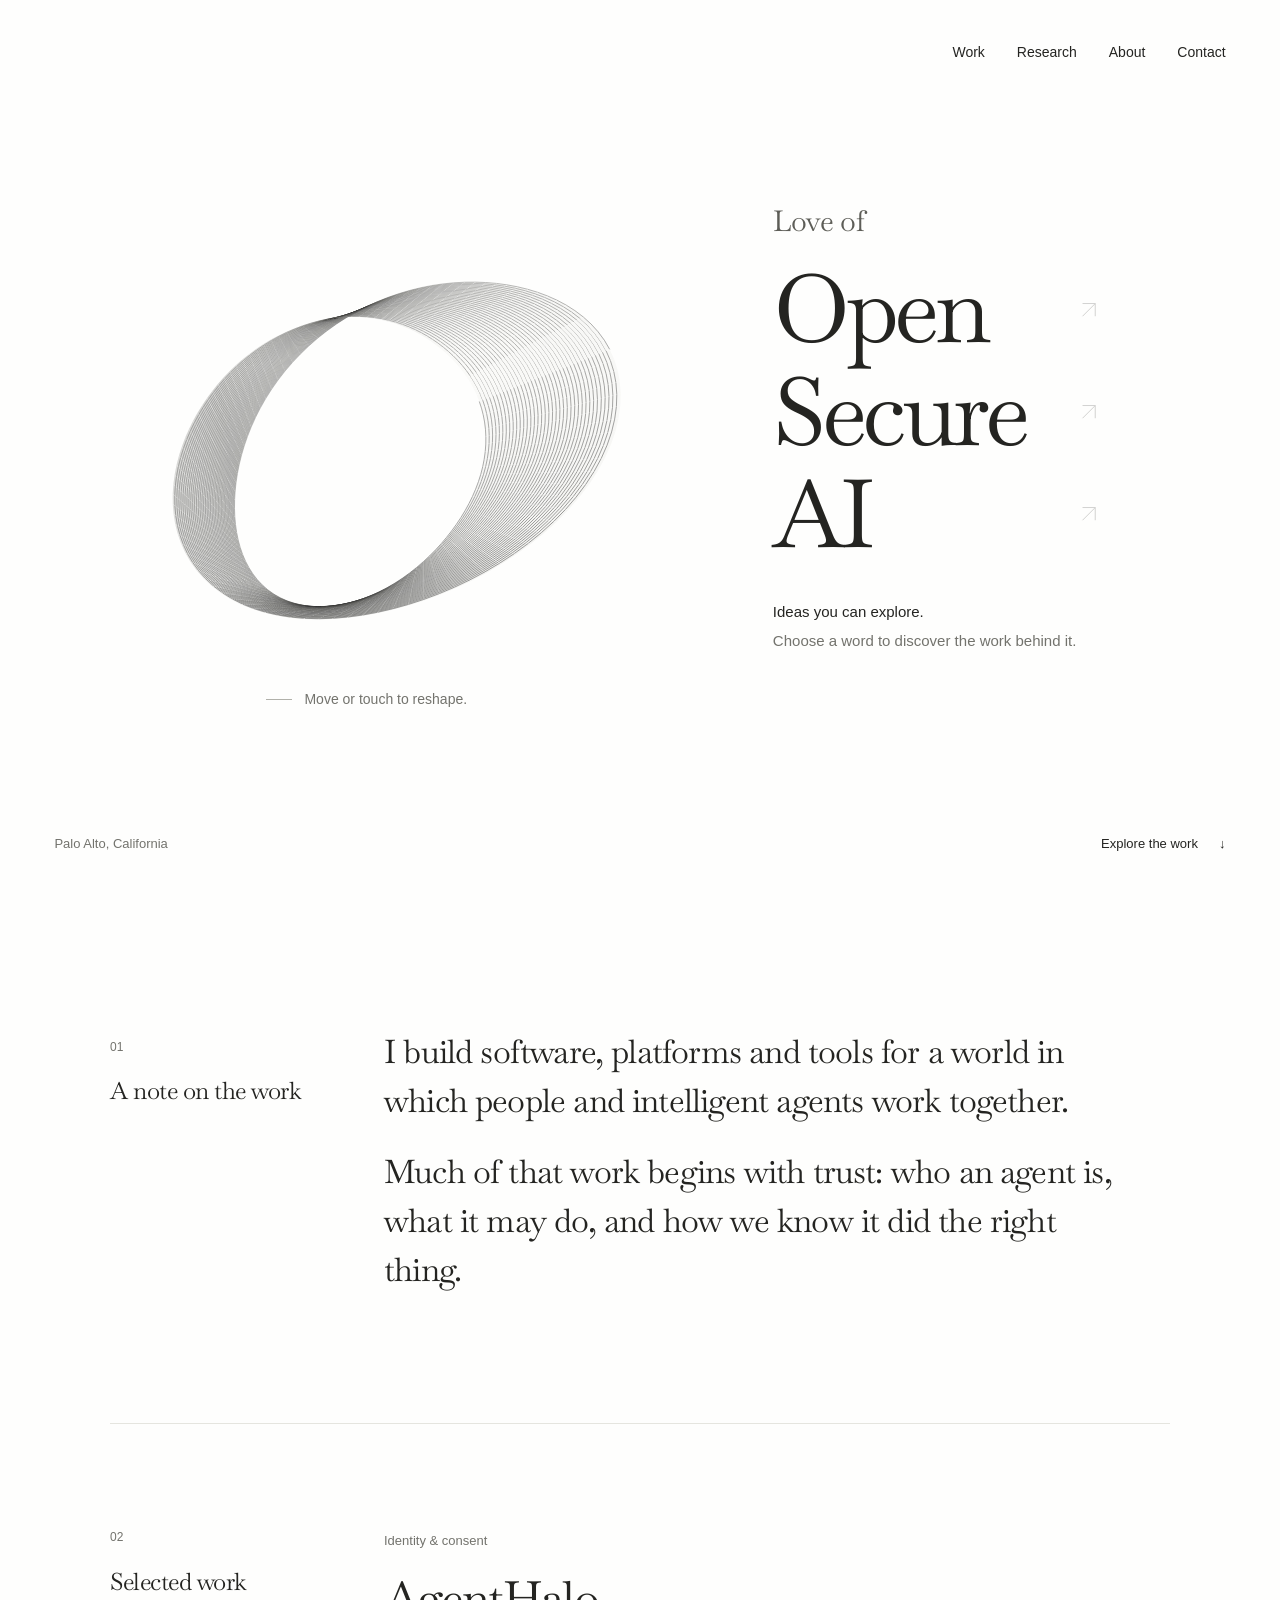
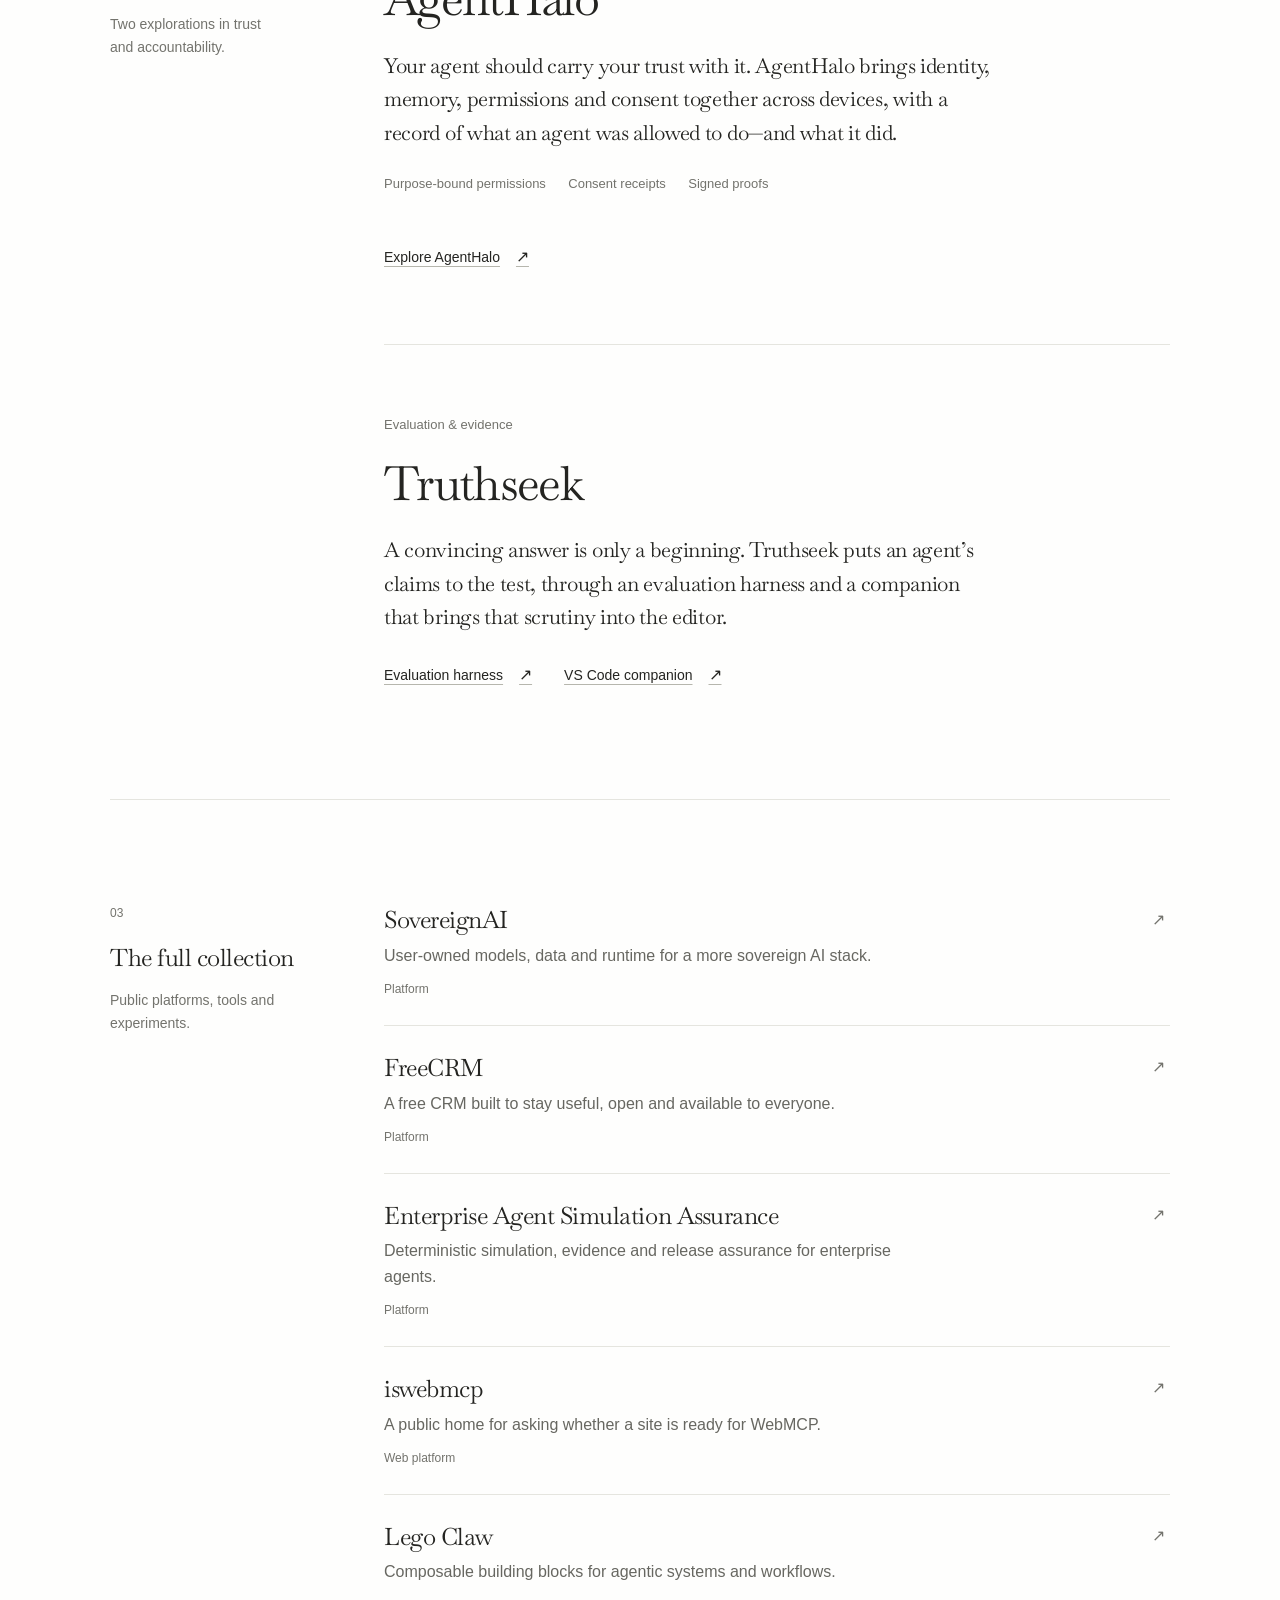
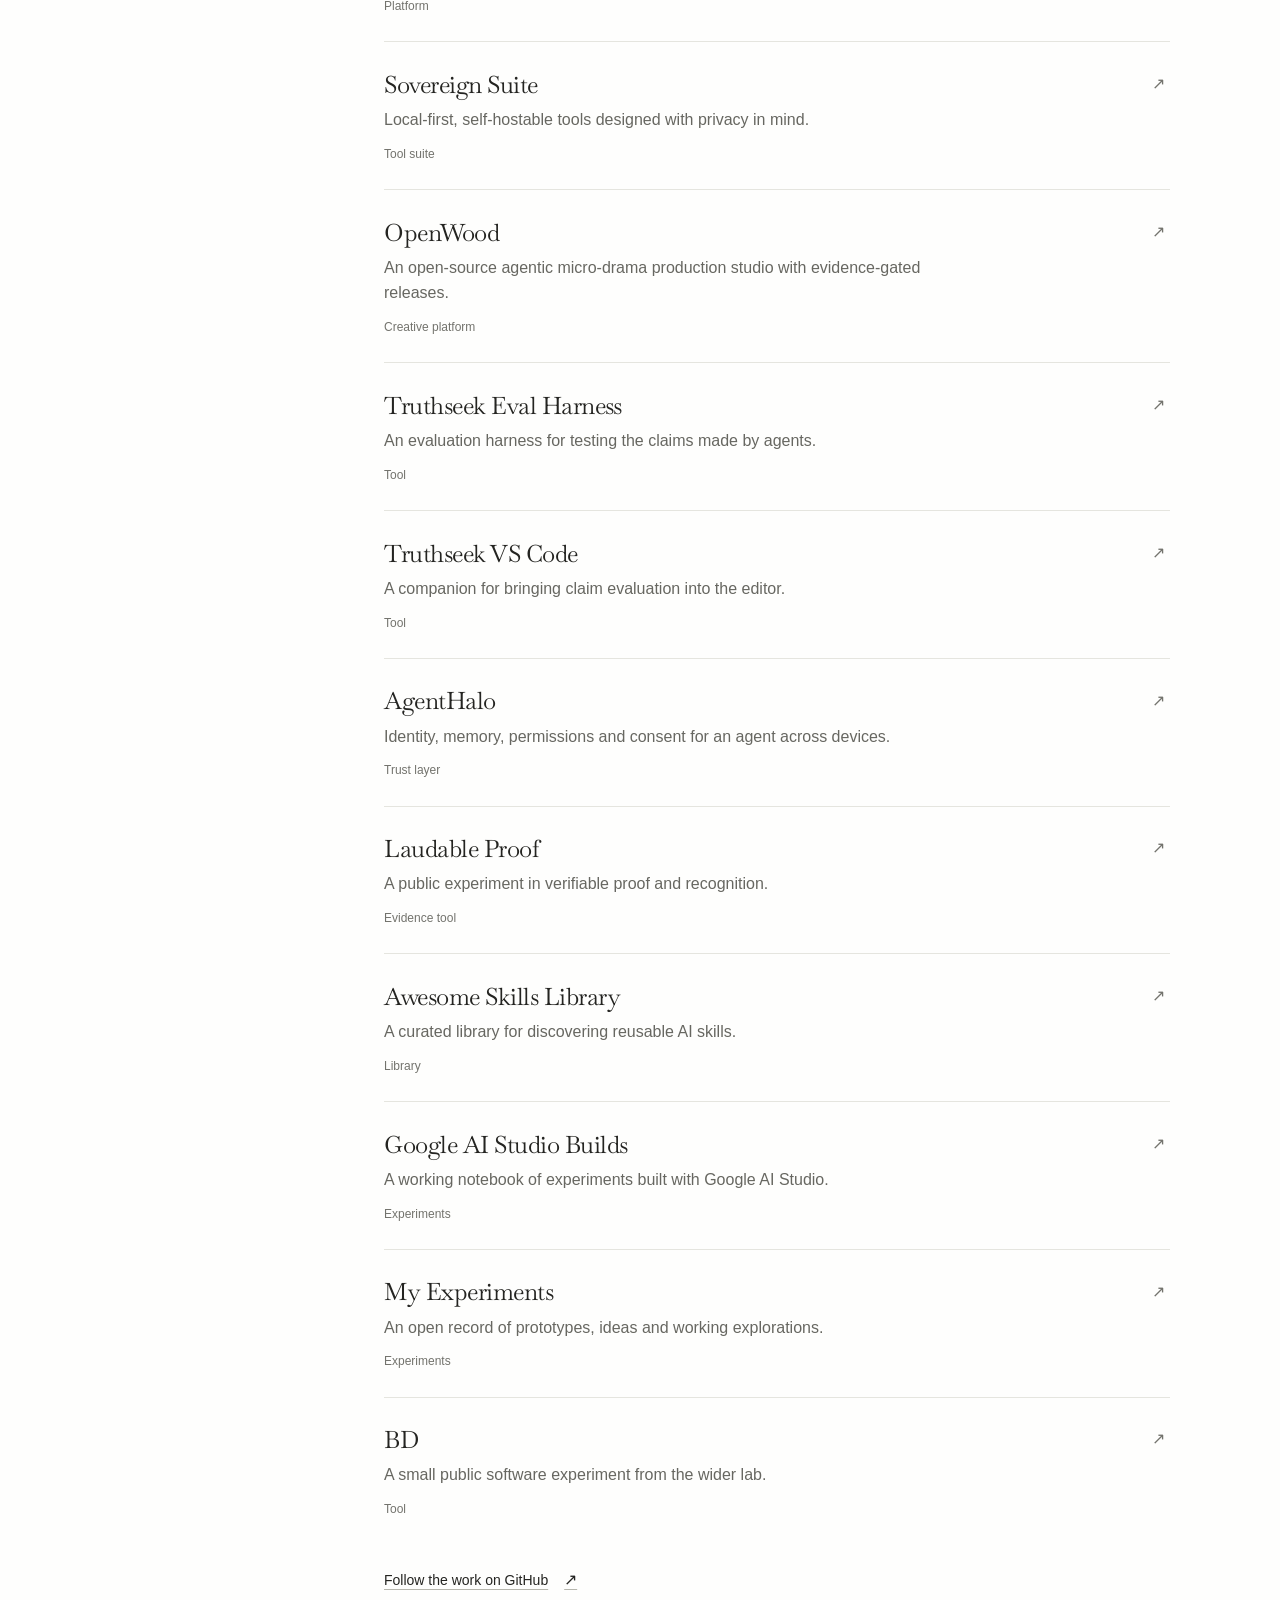
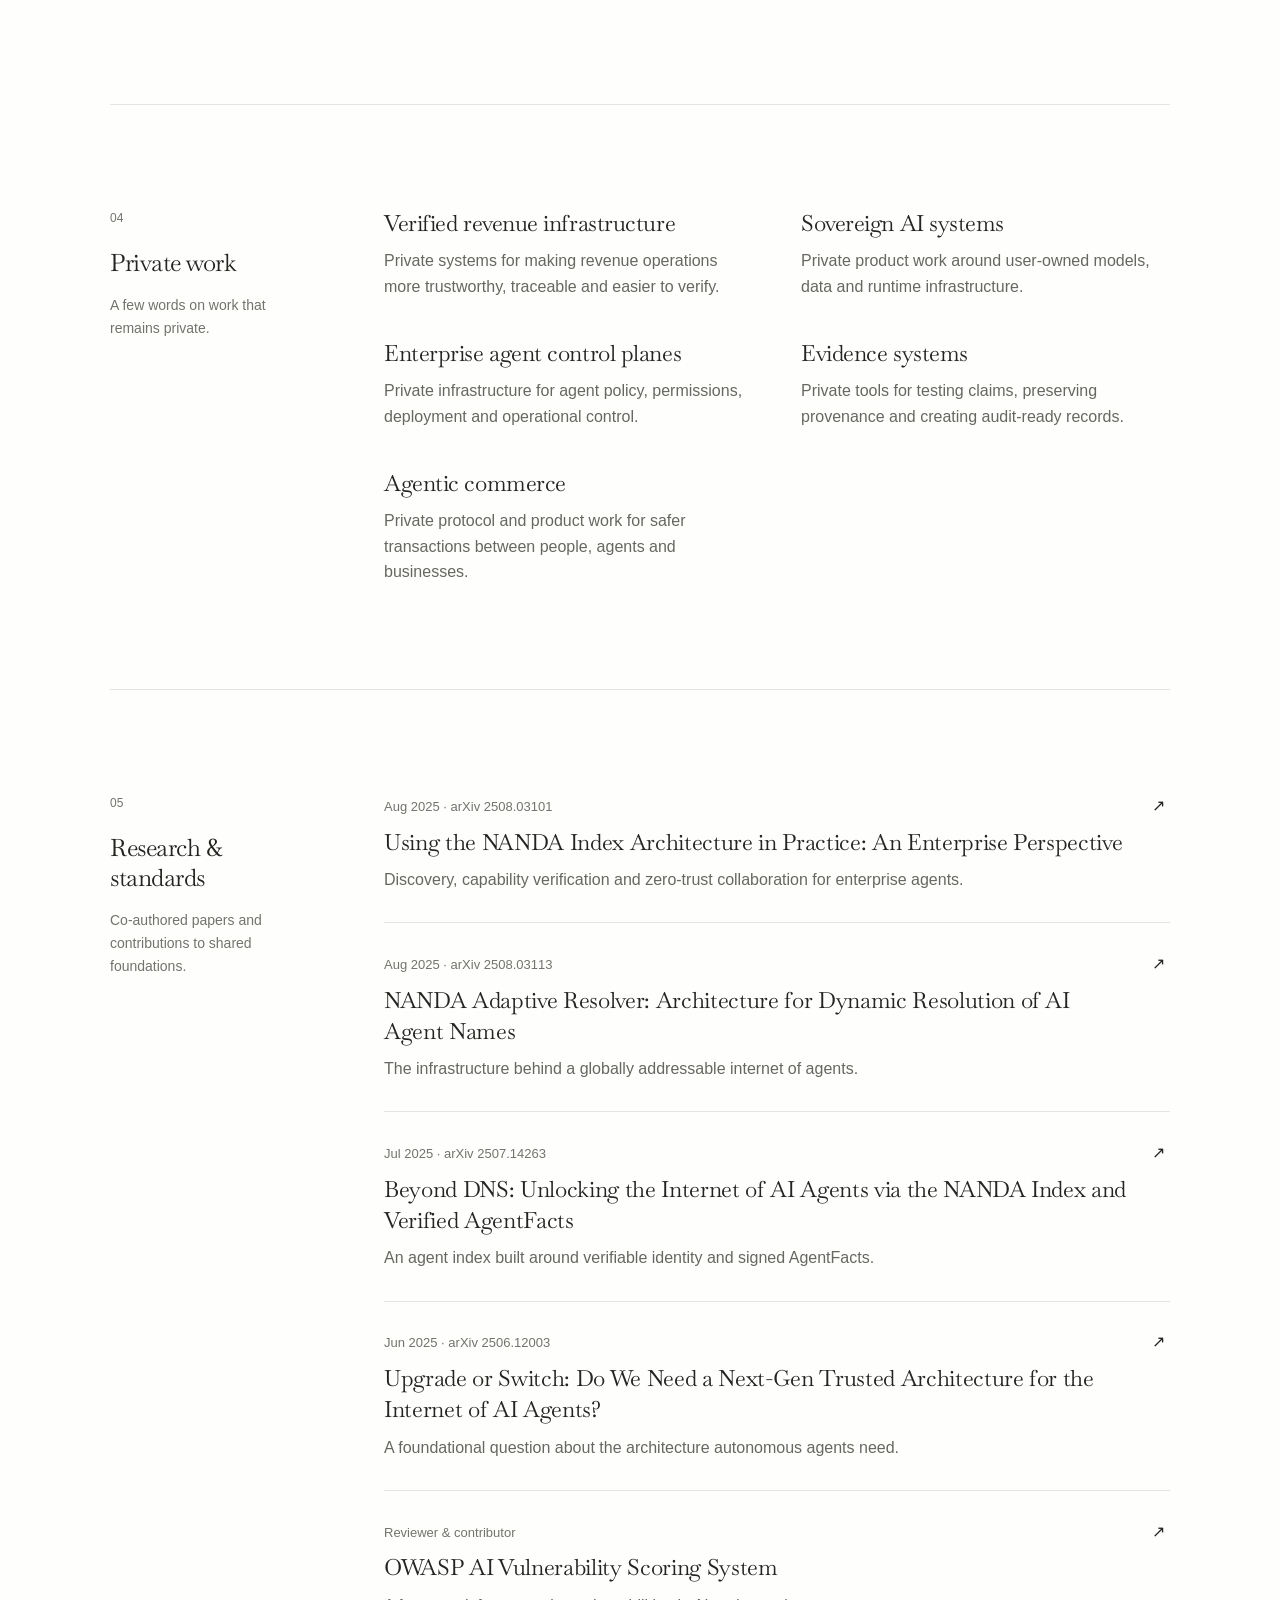
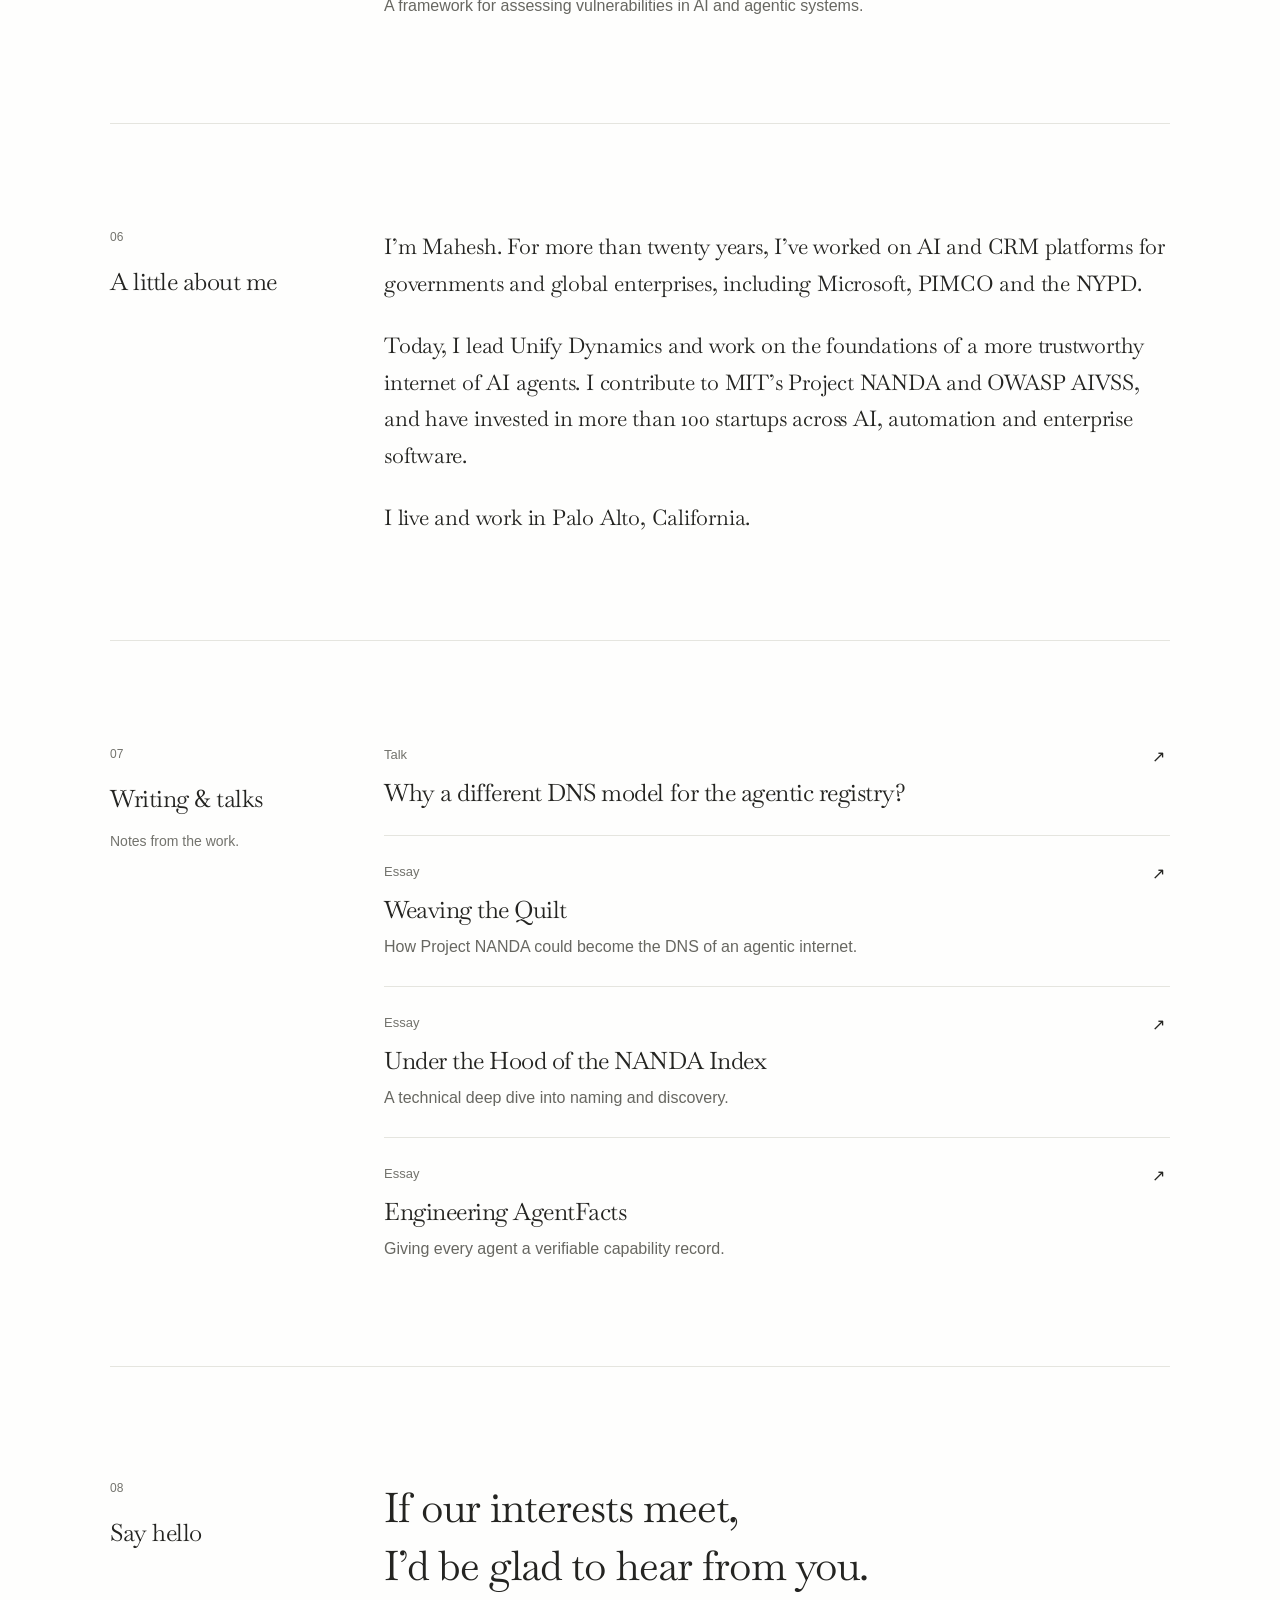
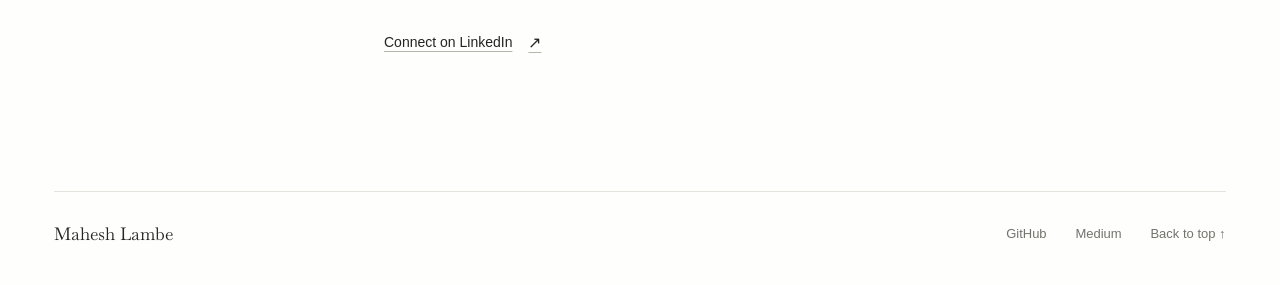
==== index.html @ f0d7a63b "Make the opening interactive and connect it to the work" ====
<!DOCTYPE html><html lang="en"><head><meta charSet="utf-8"/><meta name="viewport" content="width=device-width, initial-scale=1"/><link rel="stylesheet" href="/_next/static/css/index.KBCgVHV3.css" data-rsc-css-href="/_next/static/css/index.KBCgVHV3.css" data-precedence="vite-rsc/importer-resources"/><link rel="modulepreload" fetchPriority="low" href="/_next/static/chunks/index-Dzevk4ne.js"/><script src="/_next/static/chunks/rolldown-runtime-C60lm6uB.js" type="module" async=""></script><script src="/_next/static/chunks/framework-D_rUT4EX.js" type="module" async=""></script><link rel="modulepreload" href="/_next/static/chunks/layout-segment-context-C24cCoPr.js" crossorigin=""/><link rel="modulepreload" href="/_next/static/chunks/kinetic-hero-CiSIfBHa.js" crossorigin=""/><title>Love of Open Secure AI — Mahesh Lambe</title><meta name="description" content="Software, platforms and tools for a world in which people and intelligent agents work together. A collection of work by Mahesh Lambe."/><meta property="og:title" content="Love of Open Secure AI"/><meta property="og:description" content="Work, research and other explorations in AI, trust and systems."/><meta property="og:url" content="https://mlmrx.github.io"/><meta property="og:type" content="website"/><meta name="twitter:card" content="summary"/><meta name="twitter:title" content="Love of Open Secure AI"/><meta name="twitter:description" content="Work, research and other explorations in AI, trust and systems."/><link rel="canonical" href="https://mlmrx.github.io"/><link rel="preload" href="/fonts/baskervville-regular.ttf" as="font" type="font/ttf" crossorigin="anonymous"/><script>Object.assign(((self[Symbol.for("vinext.navigationRuntime")]??={bootstrap:{routeManifest:null},functions:{}}).bootstrap.rsc??={rsc:[]}),{params:{},nav:{"pathname":"/","searchParams":[]}})</script><link rel="modulepreload" href="/_next/static/chunks/index-Dzevk4ne.js" />
</head><body><a href="#main" class="skip">Skip to content</a><header class="masthead" id="top"><nav aria-label="Main navigation"><a href="#work">Work</a><a href="#research">Research</a><a href="#about">About</a><a href="#connect">Contact</a></nav></header><main id="main"><section class="hero" aria-labelledby="intro"><div class="hero-layout"><div class="form-wrap"><div class="kinetic-form"><svg class="form-fallback" viewBox="-205 -185 410 370" fill="none" stroke="currentColor" stroke-width="0.65" aria-hidden="true" style="opacity:0.7"><path d="M71.68,-28.63 L73.20,-23.90 L74.45,-18.99 L75.40,-13.92 L76.03,-8.71 L76.32,-3.37 L76.26,2.08 L75.83,7.59 L75.03,13.14 L73.87,18.70 L72.35,24.22 L70.49,29.69 L68.30,35.06 L65.80,40.32 L63.01,45.44 L59.97,50.41 L56.68,55.22 L53.17,59.87 L49.46,64.34 L45.54,68.64 L41.45,72.78 L37.16,76.75 L32.70,80.55 L28.05,84.17 L23.23,87.60 L18.22,90.84 L13.04,93.85 L7.70,96.61 L2.20,99.09 L-3.43,101.26 L-9.16,103.07 L-14.95,104.50 L-20.77,105.50 L-26.55,106.04 L-32.26,106.10 L-37.84,105.66 L-43.22,104.71 L-48.37,103.23 L-53.22,101.25 L-57.74,98.78 L-61.89,95.83 L-65.63,92.44 L-68.96,88.64 L-71.85,84.47 L-74.31,79.97 L-76.34,75.17 L-77.95,70.12 L-79.16,64.85 L-79.98,59.38 L-80.42,53.75 L-80.52,47.98 L-80.29,42.08 L-79.74,36.07 L-78.88,29.95 L-77.73,23.73 L-76.28,17.42 L-74.53,11.03 L-72.49,4.56 L-70.13,-1.98 L-67.46,-8.58 L-64.45,-15.22 L-61.10,-21.88 L-57.39,-28.53 L-53.33,-35.16 L-48.90,-41.71 L-44.10,-48.17 L-38.94,-54.48 L-33.43,-60.62 L-27.58,-66.53 L-21.41,-72.18 L-14.95,-77.53 L-8.23,-82.54 L-1.28,-87.17 L5.87,-91.41 L13.17,-95.21 L20.59,-98.57 L28.10,-101.46 L35.65,-103.89 L43.21,-105.84 L50.75,-107.31 L58.25,-108.32 L65.67,-108.86 L73.01,-108.94 L80.24,-108.57 L87.35,-107.77 L94.32,-106.53 L101.15,-104.85 L107.82,-102.74 L114.31,-100.19 L120.59,-97.18 L126.64,-93.71 L132.43,-89.76 L137.90,-85.30 L143.01,-80.32 L147.69,-74.80 L151.87,-68.73 L155.48,-62.10"></path><path d="M75.71,-30.24 L77.27,-25.38 L78.53,-20.33 L79.47,-15.10 L80.06,-9.71 L80.28,-4.18 L80.12,1.45 L79.56,7.16 L78.61,12.92 L77.27,18.67 L75.54,24.40 L73.44,30.05 L70.99,35.61 L68.21,41.04 L65.13,46.32 L61.78,51.43 L58.17,56.36 L54.34,61.10 L50.30,65.65 L46.06,70.01 L41.64,74.18 L37.05,78.16 L32.28,81.94 L27.35,85.53 L22.25,88.92 L16.99,92.08 L11.58,95.01 L6.01,97.67 L0.32,100.03 L-5.49,102.07 L-11.37,103.75 L-17.30,105.03 L-23.22,105.87 L-29.10,106.26 L-34.89,106.16 L-40.51,105.55 L-45.94,104.43 L-51.10,102.79 L-55.95,100.65 L-60.45,98.02 L-64.57,94.92 L-68.28,91.38 L-71.55,87.44 L-74.38,83.14 L-76.76,78.52 L-78.71,73.61 L-80.23,68.46 L-81.34,63.11 L-82.05,57.57 L-82.39,51.88 L-82.38,46.07 L-82.04,40.14 L-81.38,34.11 L-80.42,27.99 L-79.16,21.79 L-77.60,15.52 L-75.76,9.17 L-73.62,2.76 L-71.19,-3.70 L-68.43,-10.21 L-65.36,-16.75 L-61.95,-23.30 L-58.20,-29.83 L-54.10,-36.32 L-49.64,-42.75 L-44.82,-49.06 L-39.66,-55.23 L-34.15,-61.21 L-28.32,-66.97 L-22.18,-72.47 L-15.76,-77.66 L-9.09,-82.52 L-2.19,-87.00 L4.89,-91.08 L12.11,-94.74 L19.44,-97.95 L26.85,-100.70 L34.29,-102.99 L41.74,-104.80 L49.16,-106.15 L56.52,-107.03 L63.80,-107.46 L70.99,-107.43 L78.07,-106.97 L85.02,-106.07 L91.82,-104.75 L98.48,-103.01 L104.97,-100.84 L111.28,-98.24 L117.38,-95.20 L123.26,-91.71 L128.86,-87.76 L134.16,-83.32 L139.10,-78.37 L143.62,-72.90 L147.66,-66.90 L151.13,-60.37"></path><path d="M79.77,-31.86 L81.36,-26.87 L82.63,-21.67 L83.56,-16.28 L84.11,-10.72 L84.27,-5.01 L84.01,0.82 L83.33,6.73 L82.23,12.69 L80.70,18.65 L78.76,24.57 L76.42,30.42 L73.71,36.17 L70.65,41.77 L67.28,47.20 L63.61,52.45 L59.68,57.50 L55.52,62.35 L51.15,66.98 L46.59,71.39 L41.84,75.59 L36.93,79.58 L31.87,83.36 L26.64,86.92 L21.27,90.25 L15.75,93.34 L10.09,96.18 L4.31,98.74 L-1.58,100.98 L-7.56,102.89 L-13.60,104.43 L-19.66,105.56 L-25.71,106.25 L-31.68,106.48 L-37.53,106.21 L-43.21,105.44 L-48.67,104.15 L-53.85,102.35 L-58.70,100.04 L-63.19,97.25 L-67.28,94.00 L-70.94,90.31 L-74.16,86.23 L-76.92,81.80 L-79.24,77.06 L-81.10,72.04 L-82.53,66.80 L-83.54,61.35 L-84.15,55.74 L-84.38,50.00 L-84.26,44.13 L-83.81,38.18 L-83.04,32.13 L-81.96,26.02 L-80.60,19.84 L-78.94,13.60 L-77.00,7.30 L-74.77,0.95 L-72.25,-5.44 L-69.42,-11.86 L-66.28,-18.29 L-62.81,-24.73 L-59.01,-31.14 L-54.87,-37.51 L-50.39,-43.79 L-45.56,-49.96 L-40.39,-55.98 L-34.89,-61.82 L-29.07,-67.42 L-22.96,-72.76 L-16.57,-77.80 L-9.95,-82.50 L-3.11,-86.82 L3.89,-90.75 L11.04,-94.26 L18.28,-97.32 L25.59,-99.93 L32.93,-102.07 L40.26,-103.76 L47.55,-104.98 L54.78,-105.74 L61.92,-106.05 L68.96,-105.92 L75.88,-105.35 L82.67,-104.37 L89.31,-102.97 L95.80,-101.15 L102.11,-98.93 L108.24,-96.29 L114.17,-93.22 L119.86,-89.72 L125.29,-85.76 L130.42,-81.33 L135.20,-76.42 L139.56,-71.01 L143.45,-65.08 L146.80,-58.64"></path><path d="M83.84,-33.49 L85.47,-28.36 L86.76,-23.02 L87.68,-17.47 L88.20,-11.73 L88.29,-5.83 L87.94,0.19 L87.14,6.30 L85.88,12.46 L84.17,18.63 L82.02,24.75 L79.44,30.80 L76.47,36.73 L73.13,42.51 L69.45,48.10 L65.47,53.50 L61.22,58.67 L56.72,63.61 L52.02,68.32 L47.12,72.80 L42.05,77.03 L36.82,81.03 L31.44,84.79 L25.92,88.32 L20.27,91.60 L14.49,94.62 L8.59,97.37 L2.59,99.82 L-3.51,101.95 L-9.67,103.72 L-15.86,105.12 L-22.06,106.10 L-28.21,106.63 L-34.28,106.70 L-40.20,106.26 L-45.94,105.32 L-51.43,103.87 L-56.62,101.90 L-61.48,99.43 L-65.95,96.48 L-70.01,93.07 L-73.63,89.24 L-76.79,85.02 L-79.49,80.46 L-81.73,75.59 L-83.50,70.46 L-84.84,65.12 L-85.75,59.58 L-86.26,53.90 L-86.39,48.09 L-86.16,42.19 L-85.59,36.20 L-84.71,30.14 L-83.53,24.03 L-82.05,17.86 L-80.29,11.65 L-78.25,5.41 L-75.93,-0.88 L-73.32,-7.19 L-70.42,-13.52 L-67.21,-19.85 L-63.68,-26.18 L-59.83,-32.47 L-55.66,-38.70 L-51.14,-44.85 L-46.30,-50.87 L-41.12,-56.74 L-35.63,-62.42 L-29.83,-67.88 L-23.74,-73.06 L-17.40,-77.94 L-10.82,-82.48 L-4.05,-86.65 L2.89,-90.42 L9.96,-93.77 L17.12,-96.69 L24.32,-99.15 L31.55,-101.16 L38.76,-102.70 L45.93,-103.79 L53.03,-104.43 L60.03,-104.63 L66.92,-104.39 L73.68,-103.73 L80.31,-102.65 L86.79,-101.18 L93.10,-99.30 L99.24,-97.01 L105.20,-94.33 L110.95,-91.23 L116.46,-87.71 L121.72,-83.76 L126.68,-79.35 L131.30,-74.47 L135.51,-69.11 L139.26,-63.26 L142.49,-56.91"></path><path d="M87.92,-35.12 L89.60,-29.87 L90.91,-24.38 L91.83,-18.67 L92.31,-12.75 L92.35,-6.67 L91.91,-0.45 L90.98,5.86 L89.57,12.23 L87.68,18.60 L85.31,24.94 L82.50,31.18 L79.26,37.30 L75.64,43.26 L71.65,49.01 L67.35,54.55 L62.77,59.85 L57.94,64.90 L52.89,69.69 L47.66,74.22 L42.25,78.49 L36.70,82.50 L31.01,86.25 L25.19,89.74 L19.26,92.96 L13.21,95.91 L7.07,98.57 L0.84,100.91 L-5.45,102.92 L-11.79,104.57 L-18.15,105.82 L-24.48,106.64 L-30.74,107.02 L-36.90,106.92 L-42.90,106.32 L-48.69,105.21 L-54.21,103.59 L-59.42,101.45 L-64.28,98.82 L-68.73,95.70 L-72.76,92.14 L-76.34,88.15 L-79.44,83.79 L-82.08,79.10 L-84.24,74.11 L-85.93,68.87 L-87.17,63.42 L-87.98,57.80 L-88.39,52.04 L-88.41,46.17 L-88.07,40.22 L-87.39,34.20 L-86.40,28.13 L-85.10,22.02 L-83.52,15.87 L-81.66,9.69 L-79.52,3.49 L-77.10,-2.73 L-74.41,-8.96 L-71.43,-15.20 L-68.15,-21.43 L-64.56,-27.64 L-60.67,-33.81 L-56.45,-39.91 L-51.91,-45.91 L-47.05,-51.79 L-41.87,-57.51 L-36.38,-63.04 L-30.59,-68.33 L-24.54,-73.36 L-18.23,-78.08 L-11.70,-82.46 L-4.99,-86.47 L1.88,-90.08 L8.87,-93.28 L15.93,-96.05 L23.04,-98.36 L30.16,-100.23 L37.26,-101.64 L44.30,-102.60 L51.26,-103.12 L58.12,-103.20 L64.86,-102.85 L71.47,-102.09 L77.94,-100.93 L84.25,-99.37 L90.39,-97.43 L96.36,-95.09 L102.14,-92.37 L107.72,-89.24 L113.06,-85.71 L118.15,-81.76 L122.94,-77.37 L127.40,-72.53 L131.47,-67.23 L135.09,-61.45 L138.19,-55.20"></path><path d="M92.02,-36.75 L93.75,-31.38 L95.09,-25.74 L96.00,-19.87 L96.46,-13.78 L96.43,-7.51 L95.91,-1.10 L94.87,5.42 L93.30,12.00 L91.23,18.58 L88.65,25.12 L85.60,31.57 L82.09,37.88 L78.18,44.01 L73.88,49.94 L69.26,55.62 L64.34,61.05 L59.17,66.20 L53.78,71.07 L48.20,75.66 L42.46,79.96 L36.58,83.98 L30.57,87.72 L24.45,91.18 L18.23,94.35 L11.92,97.22 L5.53,99.78 L-0.92,102.02 L-7.42,103.90 L-13.94,105.41 L-20.45,106.52 L-26.92,107.19 L-33.30,107.41 L-39.55,107.14 L-45.62,106.37 L-51.46,105.09 L-57.02,103.30 L-62.25,100.99 L-67.10,98.19 L-71.54,94.92 L-75.54,91.19 L-79.07,87.06 L-82.12,82.56 L-84.68,77.73 L-86.77,72.61 L-88.37,67.26 L-89.52,61.71 L-90.24,56.00 L-90.54,50.17 L-90.45,44.24 L-90.00,38.24 L-89.21,32.19 L-88.10,26.10 L-86.69,19.99 L-85.00,13.86 L-83.03,7.72 L-80.80,1.56 L-78.29,-4.59 L-75.51,-10.75 L-72.45,-16.90 L-69.10,-23.03 L-65.45,-29.12 L-61.51,-35.16 L-57.25,-41.13 L-52.68,-46.99 L-47.80,-52.73 L-42.62,-58.29 L-37.13,-63.66 L-31.37,-68.80 L-25.34,-73.66 L-19.07,-78.22 L-12.59,-82.43 L-5.94,-86.29 L0.86,-89.74 L7.77,-92.79 L14.74,-95.40 L21.75,-97.57 L28.76,-99.29 L35.74,-100.57 L42.65,-101.40 L49.48,-101.79 L56.20,-101.76 L62.79,-101.31 L69.25,-100.45 L75.55,-99.20 L81.70,-97.57 L87.67,-95.55 L93.47,-93.16 L99.08,-90.40 L104.48,-87.25 L109.66,-83.70 L114.58,-79.75 L119.21,-75.39 L123.51,-70.59 L127.43,-65.34 L130.92,-59.64 L133.91,-53.49"></path><path d="M96.14,-38.40 L97.92,-32.89 L99.28,-27.11 L100.20,-21.08 L100.63,-14.82 L100.56,-8.37 L99.94,-1.75 L98.79,4.97 L97.07,11.76 L94.82,18.56 L92.03,25.31 L88.73,31.96 L84.96,38.47 L80.75,44.78 L76.15,50.87 L71.19,56.71 L65.94,62.26 L60.42,67.52 L54.68,72.47 L48.76,77.12 L42.67,81.46 L36.46,85.49 L30.13,89.21 L23.70,92.63 L17.19,95.75 L10.61,98.54 L3.97,101.01 L-2.71,103.14 L-9.41,104.90 L-16.11,106.27 L-22.79,107.23 L-29.39,107.75 L-35.89,107.80 L-42.23,107.37 L-48.37,106.43 L-54.27,104.98 L-59.86,103.01 L-65.10,100.54 L-69.95,97.57 L-74.37,94.13 L-78.34,90.25 L-81.82,85.96 L-84.82,81.31 L-87.31,76.35 L-89.32,71.11 L-90.84,65.64 L-91.89,59.99 L-92.51,54.19 L-92.70,48.28 L-92.50,42.29 L-91.94,36.24 L-91.04,30.16 L-89.82,24.06 L-88.30,17.94 L-86.50,11.83 L-84.42,5.72 L-82.09,-0.38 L-79.48,-6.48 L-76.61,-12.56 L-73.47,-18.61 L-70.06,-24.64 L-66.35,-30.62 L-62.36,-36.53 L-58.06,-42.36 L-53.46,-48.08 L-48.57,-53.67 L-43.38,-59.08 L-37.90,-64.29 L-32.15,-69.26 L-26.15,-73.96 L-19.92,-78.36 L-13.49,-82.41 L-6.90,-86.10 L-0.17,-89.40 L6.65,-92.29 L13.54,-94.75 L20.45,-96.77 L27.35,-98.35 L34.20,-99.49 L40.99,-100.19 L47.69,-100.46 L54.26,-100.31 L60.71,-99.75 L67.01,-98.79 L73.16,-97.46 L79.14,-95.75 L84.94,-93.67 L90.57,-91.23 L96.01,-88.42 L101.24,-85.25 L106.25,-81.69 L111.00,-77.75 L115.47,-73.41 L119.62,-68.65 L123.41,-63.46 L126.77,-57.84 L129.65,-51.78"></path><path d="M100.27,-40.05 L102.11,-34.42 L103.51,-28.50 L104.43,-22.30 L104.84,-15.87 L104.71,-9.22 L104.02,-2.41 L102.74,4.52 L100.88,11.52 L98.44,18.53 L95.44,25.49 L91.90,32.35 L87.86,39.06 L83.36,45.56 L78.44,51.82 L73.16,57.81 L67.56,63.49 L61.69,68.86 L55.60,73.90 L49.32,78.60 L42.89,82.97 L36.33,87.02 L29.68,90.73 L22.94,94.11 L16.14,97.17 L9.29,99.88 L2.40,102.26 L-4.51,104.27 L-11.43,105.91 L-18.31,107.14 L-25.14,107.95 L-31.89,108.31 L-38.50,108.20 L-44.94,107.60 L-51.15,106.49 L-57.09,104.86 L-62.72,102.72 L-67.97,100.07 L-72.82,96.93 L-77.23,93.33 L-81.16,89.29 L-84.60,84.85 L-87.54,80.06 L-89.96,74.96 L-91.89,69.59 L-93.32,64.01 L-94.29,58.25 L-94.80,52.36 L-94.88,46.37 L-94.58,40.32 L-93.90,34.22 L-92.88,28.11 L-91.55,21.99 L-89.92,15.88 L-88.01,9.78 L-85.83,3.70 L-83.39,-2.35 L-80.69,-8.38 L-77.73,-14.38 L-74.51,-20.35 L-71.03,-26.27 L-67.26,-32.13 L-63.21,-37.92 L-58.88,-43.61 L-54.26,-49.19 L-49.34,-54.62 L-44.14,-59.88 L-38.67,-64.93 L-32.94,-69.74 L-26.97,-74.27 L-20.78,-78.50 L-14.40,-82.39 L-7.87,-85.92 L-1.21,-89.06 L5.53,-91.78 L12.32,-94.09 L19.13,-95.96 L25.92,-97.40 L32.66,-98.40 L39.32,-98.97 L45.88,-99.11 L52.32,-98.85 L58.61,-98.18 L64.76,-97.13 L70.74,-95.71 L76.56,-93.92 L82.20,-91.78 L87.66,-89.29 L92.93,-86.44 L97.99,-83.24 L102.83,-79.68 L107.42,-75.75 L111.74,-71.43 L115.74,-66.71 L119.39,-61.59 L122.63,-56.05 L125.40,-50.09"></path><path d="M104.42,-41.71 L106.32,-35.95 L107.75,-29.88 L108.69,-23.53 L109.08,-16.92 L108.90,-10.09 L108.13,-3.07 L106.74,4.07 L104.73,11.28 L102.11,18.51 L98.90,25.68 L95.11,32.75 L90.80,39.66 L86.00,46.35 L80.76,52.78 L75.15,58.92 L69.20,64.74 L62.98,70.22 L56.52,75.34 L49.89,80.11 L43.11,84.51 L36.21,88.56 L29.23,92.26 L22.17,95.61 L15.08,98.60 L7.95,101.24 L0.80,103.52 L-6.34,105.42 L-13.46,106.93 L-20.53,108.02 L-27.53,108.68 L-34.41,108.88 L-41.14,108.60 L-47.67,107.83 L-53.95,106.54 L-59.95,104.74 L-65.60,102.43 L-70.87,99.60 L-75.72,96.29 L-80.10,92.52 L-84.00,88.32 L-87.40,83.73 L-90.28,78.79 L-92.64,73.55 L-94.48,68.06 L-95.83,62.36 L-96.70,56.50 L-97.11,50.52 L-97.09,44.45 L-96.67,38.33 L-95.88,32.19 L-94.75,26.04 L-93.30,19.91 L-91.55,13.79 L-89.53,7.71 L-87.25,1.67 L-84.70,-4.34 L-81.91,-10.31 L-78.86,-16.23 L-75.56,-22.10 L-72.01,-27.91 L-68.18,-33.65 L-64.08,-39.31 L-59.71,-44.87 L-55.06,-50.30 L-50.12,-55.58 L-44.92,-60.68 L-39.46,-65.57 L-33.74,-70.21 L-27.80,-74.58 L-21.65,-78.65 L-15.32,-82.37 L-8.85,-85.73 L-2.27,-88.71 L4.39,-91.28 L11.09,-93.43 L17.80,-95.15 L24.48,-96.44 L31.10,-97.30 L37.63,-97.74 L44.06,-97.76 L50.35,-97.37 L56.50,-96.60 L62.49,-95.46 L68.32,-93.95 L73.97,-92.08 L79.45,-89.88 L84.74,-87.34 L89.84,-84.46 L94.74,-81.23 L99.41,-77.67 L103.84,-73.74 L108.01,-69.45 L111.87,-64.78 L115.38,-59.71 L118.50,-54.26 L121.17,-48.40"></path><path d="M108.58,-43.37 L110.54,-37.49 L112.02,-31.28 L112.97,-24.77 L113.35,-17.98 L113.13,-10.96 L112.28,-3.74 L110.78,3.61 L108.63,11.04 L105.82,18.48 L102.40,25.88 L98.37,33.16 L93.78,40.27 L88.68,47.15 L83.12,53.76 L77.16,60.06 L70.86,66.01 L64.28,71.59 L57.46,76.80 L50.47,81.63 L43.33,86.07 L36.08,90.13 L28.76,93.82 L21.39,97.13 L14.00,100.06 L6.59,102.62 L-0.82,104.80 L-8.19,106.58 L-15.53,107.96 L-22.78,108.91 L-29.94,109.42 L-36.96,109.46 L-43.80,109.01 L-50.42,108.06 L-56.78,106.60 L-62.83,104.62 L-68.51,102.13 L-73.80,99.13 L-78.64,95.65 L-83.01,91.71 L-86.87,87.35 L-90.22,82.60 L-93.04,77.52 L-95.33,72.14 L-97.10,66.52 L-98.35,60.70 L-99.13,54.73 L-99.43,48.66 L-99.31,42.51 L-98.78,36.33 L-97.87,30.14 L-96.63,23.96 L-95.06,17.80 L-93.20,11.69 L-91.07,5.62 L-88.68,-0.39 L-86.03,-6.35 L-83.14,-12.25 L-80.01,-18.09 L-76.63,-23.87 L-73.00,-29.57 L-69.11,-35.20 L-64.96,-40.73 L-60.55,-46.15 L-55.86,-51.43 L-50.92,-56.56 L-45.71,-61.50 L-40.25,-66.22 L-34.55,-70.70 L-28.64,-74.90 L-22.53,-78.79 L-16.25,-82.35 L-9.84,-85.54 L-3.33,-88.35 L3.25,-90.76 L9.85,-92.75 L16.46,-94.32 L23.03,-95.47 L29.53,-96.19 L35.93,-96.49 L42.22,-96.39 L48.38,-95.89 L54.38,-95.01 L60.21,-93.77 L65.88,-92.17 L71.37,-90.24 L76.69,-87.97 L81.81,-85.38 L86.74,-82.46 L91.47,-79.22 L95.99,-75.65 L100.26,-71.73 L104.28,-67.47 L107.99,-62.84 L111.38,-57.85 L114.38,-52.47 L116.96,-46.72"></path><path d="M112.76,-45.04 L114.79,-39.03 L116.32,-32.68 L117.28,-26.01 L117.66,-19.05 L117.39,-11.84 L116.47,-4.42 L114.86,3.14 L112.56,10.79 L109.58,18.46 L105.94,26.07 L101.66,33.57 L96.80,40.89 L91.39,47.96 L85.51,54.75 L79.21,61.20 L72.55,67.29 L65.60,72.99 L58.42,78.29 L51.05,83.18 L43.55,87.66 L35.95,91.73 L28.30,95.39 L20.60,98.66 L12.90,101.54 L5.21,104.01 L-2.45,106.09 L-10.07,107.76 L-17.61,109.00 L-25.06,109.81 L-32.38,110.16 L-39.54,110.04 L-46.49,109.42 L-53.21,108.30 L-59.64,106.66 L-65.74,104.50 L-71.45,101.83 L-76.75,98.66 L-81.59,95.00 L-85.94,90.89 L-89.77,86.37 L-93.07,81.46 L-95.83,76.23 L-98.05,70.71 L-99.73,64.96 L-100.90,59.03 L-101.58,52.95 L-101.78,46.78 L-101.55,40.56 L-100.90,34.31 L-99.89,28.07 L-98.52,21.85 L-96.84,15.68 L-94.87,9.57 L-92.62,3.52 L-90.12,-2.47 L-87.37,-8.38 L-84.39,-14.21 L-81.16,-19.98 L-77.70,-25.66 L-74.00,-31.26 L-70.05,-36.76 L-65.85,-42.16 L-61.39,-47.44 L-56.68,-52.57 L-51.72,-57.54 L-46.50,-62.32 L-41.05,-66.88 L-35.37,-71.19 L-29.48,-75.22 L-23.42,-78.94 L-17.19,-82.33 L-10.85,-85.35 L-4.41,-88.00 L2.09,-90.24 L8.60,-92.08 L15.11,-93.49 L21.56,-94.49 L27.94,-95.07 L34.22,-95.24 L40.37,-95.01 L46.38,-94.40 L52.24,-93.42 L57.92,-92.08 L63.43,-90.39 L68.76,-88.38 L73.91,-86.06 L78.87,-83.42 L83.64,-80.47 L88.21,-77.21 L92.56,-73.63 L96.68,-69.73 L100.55,-65.49 L104.13,-60.91 L107.38,-55.98 L110.28,-50.69 L112.76,-45.04"></path><path d="M116.96,-46.72 L119.06,-40.59 L120.63,-34.10 L121.63,-27.27 L121.99,-20.13 L121.69,-12.73 L120.69,-5.10 L118.98,2.67 L116.53,10.54 L113.38,18.43 L109.52,26.27 L105.00,33.99 L99.85,41.51 L94.15,48.79 L87.93,55.75 L81.28,62.37 L74.27,68.59 L66.95,74.41 L59.39,79.80 L51.65,84.75 L43.78,89.26 L35.82,93.34 L27.82,96.99 L19.80,100.22 L11.79,103.03 L3.81,105.43 L-4.11,107.40 L-11.97,108.95 L-19.72,110.06 L-27.36,110.72 L-34.84,110.91 L-42.14,110.62 L-49.22,109.83 L-56.03,108.53 L-62.53,106.72 L-68.67,104.38 L-74.42,101.53 L-79.73,98.17 L-84.56,94.34 L-88.89,90.07 L-92.69,85.38 L-95.94,80.32 L-98.64,74.93 L-100.78,69.27 L-102.39,63.39 L-103.47,57.34 L-104.05,51.16 L-104.15,44.89 L-103.80,38.59 L-103.05,32.27 L-101.92,25.98 L-100.44,19.73 L-98.64,13.54 L-96.55,7.42 L-94.19,1.39 L-91.58,-4.56 L-88.73,-10.42 L-85.64,-16.20 L-82.33,-21.88 L-78.79,-27.47 L-75.01,-32.96 L-71.00,-38.34 L-66.74,-43.61 L-62.25,-48.74 L-57.51,-53.72 L-52.53,-58.54 L-47.31,-63.15 L-41.86,-67.54 L-36.20,-71.68 L-30.34,-75.54 L-24.31,-79.09 L-18.14,-82.30 L-11.86,-85.16 L-5.49,-87.64 L0.92,-89.72 L7.34,-91.39 L13.74,-92.66 L20.08,-93.50 L26.34,-93.94 L32.49,-93.98 L38.51,-93.63 L44.38,-92.90 L50.08,-91.81 L55.61,-90.37 L60.97,-88.60 L66.14,-86.52 L71.12,-84.13 L75.92,-81.45 L80.52,-78.46 L84.93,-75.19 L89.13,-71.61 L93.10,-67.72 L96.82,-63.52 L100.26,-58.99 L103.40,-54.12 L106.19,-48.92 L108.58,-43.37"></path><path d="M121.17,-48.40 L123.35,-42.15 L124.98,-35.52 L126.00,-28.53 L126.36,-21.22 L126.02,-13.62 L124.96,-5.79 L123.14,2.20 L120.55,10.29 L117.22,18.41 L113.15,26.47 L108.38,34.41 L102.95,42.15 L96.94,49.62 L90.39,56.77 L83.39,63.55 L76.00,69.92 L68.31,75.85 L60.37,81.32 L52.25,86.34 L44.01,90.89 L35.69,94.98 L27.34,98.62 L18.99,101.80 L10.67,104.55 L2.40,106.86 L-5.79,108.73 L-13.89,110.15 L-21.86,111.13 L-29.69,111.64 L-37.34,111.67 L-44.77,111.22 L-51.97,110.25 L-58.87,108.77 L-65.44,106.77 L-71.64,104.25 L-77.42,101.22 L-82.74,97.69 L-87.57,93.68 L-91.87,89.23 L-95.63,84.38 L-98.83,79.16 L-101.47,73.62 L-103.55,67.82 L-105.07,61.81 L-106.06,55.64 L-106.54,49.35 L-106.53,42.99 L-106.08,36.60 L-105.22,30.22 L-103.97,23.87 L-102.37,17.59 L-100.45,11.38 L-98.25,5.26 L-95.78,-0.76 L-93.05,-6.68 L-90.10,-12.49 L-86.91,-18.20 L-83.51,-23.80 L-79.88,-29.29 L-76.03,-34.67 L-71.96,-39.94 L-67.65,-45.07 L-63.12,-50.06 L-58.35,-54.89 L-53.35,-59.54 L-48.12,-63.99 L-42.68,-68.22 L-37.03,-72.18 L-31.21,-75.87 L-25.22,-79.24 L-19.10,-82.28 L-12.88,-84.96 L-6.59,-87.27 L-0.27,-89.19 L6.06,-90.70 L12.36,-91.81 L18.59,-92.51 L24.73,-92.81 L30.75,-92.71 L36.63,-92.23 L42.36,-91.38 L47.91,-90.18 L53.29,-88.65 L58.49,-86.80 L63.50,-84.65 L68.32,-82.20 L72.96,-79.47 L77.40,-76.46 L81.65,-73.16 L85.69,-69.58 L89.51,-65.71 L93.09,-61.54 L96.41,-57.06 L99.42,-52.26 L102.11,-47.15 L104.42,-41.71"></path><path d="M125.40,-50.09 L127.66,-43.72 L129.35,-36.95 L130.40,-29.80 L130.76,-22.31 L130.39,-14.52 L129.26,-6.49 L127.34,1.72 L124.62,10.03 L121.10,18.38 L116.82,26.67 L111.80,34.83 L106.09,42.79 L99.76,50.46 L92.88,57.80 L85.52,64.74 L77.77,71.26 L69.69,77.31 L61.37,82.88 L52.86,87.95 L44.24,92.54 L35.56,96.64 L26.85,100.26 L18.17,103.41 L9.53,106.09 L0.97,108.31 L-7.49,110.07 L-15.83,111.37 L-24.02,112.21 L-32.04,112.57 L-39.86,112.44 L-47.44,111.81 L-54.75,110.68 L-61.74,109.02 L-68.38,106.83 L-74.63,104.13 L-80.44,100.91 L-85.77,97.20 L-90.59,93.02 L-94.88,88.39 L-98.60,83.37 L-101.75,77.99 L-104.33,72.30 L-106.33,66.36 L-107.77,60.22 L-108.67,53.92 L-109.05,47.52 L-108.94,41.07 L-108.38,34.59 L-107.40,28.15 L-106.03,21.75 L-104.32,15.43 L-102.29,9.20 L-99.96,3.07 L-97.38,-2.93 L-94.54,-8.82 L-91.48,-14.58 L-88.20,-20.23 L-84.70,-25.75 L-80.99,-31.14 L-77.07,-36.41 L-72.93,-41.55 L-68.57,-46.55 L-63.99,-51.39 L-59.19,-56.07 L-54.17,-60.56 L-48.94,-64.85 L-43.51,-68.90 L-37.88,-72.69 L-32.08,-76.20 L-26.14,-79.39 L-20.07,-82.26 L-13.92,-84.77 L-7.70,-86.90 L-1.46,-88.65 L4.77,-90.00 L10.96,-90.95 L17.08,-91.50 L23.10,-91.66 L28.99,-91.43 L34.74,-90.82 L40.32,-89.86 L45.73,-88.55 L50.95,-86.93 L55.99,-84.99 L60.84,-82.77 L65.51,-80.26 L69.98,-77.49 L74.27,-74.44 L78.36,-71.13 L82.25,-67.55 L85.92,-63.70 L89.36,-59.56 L92.55,-55.14 L95.46,-50.41 L98.04,-45.38 L100.27,-40.05"></path><path d="M129.65,-51.78 L132.00,-45.29 L133.74,-38.38 L134.83,-31.08 L135.20,-23.41 L134.80,-15.43 L133.61,-7.19 L131.59,1.24 L128.73,9.78 L125.04,18.35 L120.54,26.88 L115.27,35.27 L109.28,43.44 L102.63,51.32 L95.41,58.85 L87.69,65.96 L79.56,72.62 L71.09,78.79 L62.38,84.45 L53.48,89.59 L44.48,94.22 L35.42,98.33 L26.36,101.93 L17.33,105.03 L8.38,107.65 L-0.48,109.78 L-9.22,111.43 L-17.80,112.61 L-26.21,113.31 L-34.42,113.51 L-42.41,113.22 L-50.13,112.42 L-57.55,111.10 L-64.64,109.26 L-71.36,106.89 L-77.65,104.00 L-83.49,100.60 L-88.83,96.71 L-93.65,92.34 L-97.91,87.55 L-101.60,82.35 L-104.70,76.81 L-107.21,70.97 L-109.14,64.89 L-110.50,58.61 L-111.30,52.19 L-111.58,45.68 L-111.37,39.13 L-110.70,32.57 L-109.60,26.05 L-108.12,19.60 L-106.28,13.24 L-104.13,6.99 L-101.69,0.87 L-98.99,-5.12 L-96.05,-10.98 L-92.88,-16.70 L-89.50,-22.27 L-85.90,-27.71 L-82.11,-33.01 L-78.11,-38.17 L-73.91,-43.18 L-69.50,-48.04 L-64.88,-52.74 L-60.05,-57.27 L-55.01,-61.59 L-49.77,-65.71 L-44.34,-69.58 L-38.74,-73.20 L-32.97,-76.53 L-27.07,-79.55 L-21.06,-82.23 L-14.96,-84.57 L-8.82,-86.53 L-2.67,-88.11 L3.47,-89.30 L9.56,-90.09 L15.56,-90.49 L21.46,-90.50 L27.22,-90.13 L32.83,-89.40 L38.27,-88.32 L43.53,-86.91 L48.60,-85.19 L53.49,-83.17 L58.18,-80.88 L62.68,-78.31 L67.00,-75.49 L71.13,-72.42 L75.06,-69.10 L78.80,-65.52 L82.33,-61.69 L85.64,-57.59 L88.70,-53.22 L91.50,-48.56 L93.99,-43.62 L96.14,-38.40"></path><path d="M133.91,-53.49 L136.35,-46.88 L138.16,-39.83 L139.29,-32.36 L139.67,-24.52 L139.25,-16.35 L137.99,-7.90 L135.88,0.75 L132.88,9.52 L129.02,18.33 L124.30,27.08 L118.78,35.70 L112.50,44.10 L105.54,52.19 L97.98,59.91 L89.89,67.19 L81.37,74.00 L72.52,80.29 L63.40,86.05 L54.12,91.26 L44.72,95.92 L35.28,100.04 L25.86,103.62 L16.49,106.68 L7.20,109.23 L-1.95,111.27 L-10.96,112.81 L-19.79,113.86 L-28.43,114.42 L-36.83,114.47 L-44.99,114.01 L-52.85,113.03 L-60.39,111.54 L-67.58,109.51 L-74.36,106.95 L-80.70,103.88 L-86.57,100.29 L-91.92,96.21 L-96.73,91.66 L-100.97,86.69 L-104.62,81.33 L-107.67,75.63 L-110.12,69.63 L-111.97,63.40 L-113.24,56.99 L-113.96,50.44 L-114.14,43.82 L-113.82,37.17 L-113.03,30.53 L-111.82,23.94 L-110.22,17.44 L-108.27,11.04 L-106.00,4.77 L-103.44,-1.36 L-100.62,-7.34 L-97.57,-13.16 L-94.29,-18.83 L-90.81,-24.34 L-87.12,-29.70 L-83.24,-34.90 L-79.17,-39.95 L-74.90,-44.83 L-70.44,-49.56 L-65.77,-54.11 L-60.91,-58.47 L-55.86,-62.64 L-50.62,-66.58 L-45.19,-70.28 L-39.60,-73.72 L-33.87,-76.87 L-28.01,-79.70 L-22.05,-82.21 L-16.02,-84.37 L-9.96,-86.15 L-3.89,-87.56 L2.16,-88.59 L8.14,-89.22 L14.03,-89.46 L19.80,-89.33 L25.43,-88.83 L30.91,-87.97 L36.20,-86.77 L41.32,-85.26 L46.24,-83.44 L50.97,-81.34 L55.50,-78.98 L59.85,-76.36 L64.00,-73.50 L67.97,-70.40 L71.76,-67.06 L75.35,-63.49 L78.74,-59.68 L81.92,-55.61 L84.86,-51.30 L87.54,-46.72 L89.94,-41.87 L92.02,-36.75"></path><path d="M138.19,-55.20 L140.72,-48.47 L142.61,-41.28 L143.78,-33.66 L144.17,-25.64 L143.73,-17.27 L142.42,-8.62 L140.21,0.25 L137.08,9.25 L133.04,18.30 L128.11,27.29 L122.34,36.15 L115.77,44.77 L108.49,53.07 L100.58,60.98 L92.12,68.44 L83.22,75.40 L73.96,81.82 L64.45,87.67 L54.76,92.95 L44.97,97.65 L35.14,101.77 L25.35,105.34 L15.63,108.35 L6.02,110.83 L-3.44,112.78 L-12.73,114.21 L-21.81,115.13 L-30.67,115.54 L-39.27,115.43 L-47.60,114.80 L-55.60,113.65 L-63.26,111.97 L-70.54,109.76 L-77.39,107.02 L-83.78,103.75 L-89.68,99.97 L-95.04,95.70 L-99.84,90.98 L-104.05,85.83 L-107.66,80.30 L-110.66,74.43 L-113.05,68.28 L-114.83,61.90 L-116.01,55.35 L-116.63,48.68 L-116.71,41.95 L-116.29,35.20 L-115.39,28.47 L-114.07,21.82 L-112.35,15.26 L-110.27,8.82 L-107.88,2.53 L-105.20,-3.61 L-102.27,-9.57 L-99.10,-15.36 L-95.72,-20.98 L-92.13,-26.43 L-88.35,-31.70 L-84.39,-36.81 L-80.24,-41.74 L-75.91,-46.50 L-71.39,-51.09 L-66.68,-55.49 L-61.79,-59.70 L-56.72,-63.69 L-51.47,-67.46 L-46.05,-70.99 L-40.48,-74.24 L-34.77,-77.21 L-28.96,-79.86 L-23.05,-82.19 L-17.09,-84.16 L-11.10,-85.77 L-5.12,-87.01 L0.83,-87.87 L6.70,-88.34 L12.48,-88.43 L18.13,-88.15 L23.63,-87.51 L28.97,-86.53 L34.12,-85.21 L39.09,-83.59 L43.86,-81.68 L48.43,-79.50 L52.81,-77.07 L57.00,-74.39 L61.00,-71.49 L64.81,-68.36 L68.45,-65.02 L71.89,-61.45 L75.15,-57.66 L78.19,-53.64 L81.02,-49.38 L83.60,-44.88 L85.91,-40.12 L87.92,-35.12"></path><path d="M142.49,-56.91 L145.12,-50.07 L147.08,-42.74 L148.30,-34.97 L148.71,-26.77 L148.26,-18.21 L146.89,-9.34 L144.59,-0.25 L141.33,8.99 L137.12,18.27 L131.97,27.51 L125.94,36.60 L119.09,45.45 L111.48,53.96 L103.22,62.08 L94.38,69.71 L85.09,76.82 L75.43,83.37 L65.50,89.32 L55.41,94.66 L45.21,99.40 L35.00,103.54 L24.83,107.08 L14.75,110.05 L4.81,112.45 L-4.96,114.31 L-14.52,115.63 L-23.86,116.41 L-32.94,116.67 L-41.74,116.41 L-50.24,115.61 L-58.39,114.28 L-66.16,112.41 L-73.53,110.01 L-80.46,107.08 L-86.90,103.62 L-92.82,99.65 L-98.19,95.20 L-102.98,90.29 L-107.17,84.96 L-110.74,79.25 L-113.68,73.22 L-116.00,66.91 L-117.70,60.39 L-118.81,53.70 L-119.33,46.91 L-119.31,40.06 L-118.78,33.21 L-117.77,26.40 L-116.33,19.67 L-114.49,13.05 L-112.30,6.58 L-109.78,0.26 L-106.98,-5.88 L-103.93,-11.83 L-100.65,-17.59 L-97.16,-23.16 L-93.47,-28.54 L-89.60,-33.73 L-85.55,-38.74 L-81.32,-43.56 L-76.92,-48.19 L-72.35,-52.64 L-67.60,-56.89 L-62.68,-60.93 L-57.58,-64.76 L-52.33,-68.36 L-46.92,-71.70 L-41.37,-74.77 L-35.69,-77.55 L-29.92,-80.02 L-24.07,-82.16 L-18.17,-83.96 L-12.26,-85.39 L-6.36,-86.45 L-0.52,-87.14 L5.25,-87.45 L10.92,-87.39 L16.44,-86.96 L21.82,-86.18 L27.01,-85.07 L32.03,-83.64 L36.84,-81.91 L41.46,-79.91 L45.88,-77.65 L50.10,-75.15 L54.14,-72.42 L57.98,-69.48 L61.65,-66.33 L65.13,-62.97 L68.43,-59.41 L71.55,-55.65 L74.47,-51.67 L77.18,-47.47 L79.66,-43.04 L81.89,-38.38 L83.84,-33.49"></path><path d="M146.80,-58.64 L149.54,-51.68 L151.57,-44.22 L152.85,-36.28 L153.28,-27.91 L152.82,-19.15 L151.41,-10.07 L149.02,-0.75 L145.62,8.72 L141.24,18.24 L135.88,27.72 L129.60,37.05 L122.45,46.13 L114.52,54.87 L105.90,63.19 L96.68,71.00 L86.99,78.27 L76.92,84.94 L66.58,90.99 L56.07,96.40 L45.47,101.18 L34.86,105.32 L24.31,108.85 L13.87,111.77 L3.59,114.10 L-6.49,115.86 L-16.34,117.06 L-25.93,117.71 L-35.24,117.82 L-44.24,117.40 L-52.91,116.43 L-61.20,114.91 L-69.10,112.86 L-76.56,110.27 L-83.55,107.14 L-90.04,103.49 L-95.99,99.33 L-101.36,94.68 L-106.14,89.59 L-110.31,84.08 L-113.84,78.20 L-116.73,72.00 L-118.98,65.54 L-120.61,58.86 L-121.63,52.04 L-122.06,45.12 L-121.93,38.16 L-121.29,31.20 L-120.17,24.30 L-118.61,17.50 L-116.65,10.83 L-114.34,4.31 L-111.70,-2.02 L-108.78,-8.17 L-105.61,-14.11 L-102.22,-19.84 L-98.61,-25.36 L-94.82,-30.68 L-90.85,-35.78 L-86.72,-40.69 L-82.42,-45.40 L-77.95,-49.90 L-73.32,-54.20 L-68.53,-58.30 L-63.57,-62.18 L-58.46,-65.84 L-53.20,-69.26 L-47.80,-72.42 L-42.26,-75.31 L-36.62,-77.90 L-30.89,-80.19 L-25.10,-82.14 L-19.27,-83.75 L-13.43,-85.00 L-7.62,-85.89 L-1.87,-86.41 L3.79,-86.55 L9.34,-86.33 L14.74,-85.76 L19.98,-84.85 L25.04,-83.60 L29.91,-82.06 L34.58,-80.22 L39.05,-78.13 L43.32,-75.79 L47.39,-73.22 L51.26,-70.44 L54.96,-67.46 L58.47,-64.28 L61.81,-60.92 L64.97,-57.37 L67.95,-53.63 L70.75,-49.69 L73.35,-45.55 L75.74,-41.20 L77.88,-36.64 L79.77,-31.86"></path><path d="M151.13,-60.37 L153.97,-53.29 L156.10,-45.69 L157.43,-37.60 L157.89,-29.05 L157.42,-20.10 L155.96,-10.81 L153.49,-1.26 L149.97,8.45 L145.41,18.22 L139.84,27.94 L133.30,37.51 L125.86,46.83 L117.60,55.79 L108.61,64.31 L99.02,72.31 L88.92,79.74 L78.43,86.54 L67.67,92.69 L56.74,98.17 L45.72,102.99 L34.71,107.14 L23.78,110.64 L12.97,113.51 L2.36,115.77 L-8.04,117.43 L-18.18,118.51 L-28.03,119.03 L-37.57,118.99 L-46.77,118.40 L-55.61,117.25 L-64.05,115.56 L-72.06,113.31 L-79.61,110.53 L-86.68,107.20 L-93.21,103.36 L-99.19,99.00 L-104.57,94.17 L-109.34,88.88 L-113.48,83.19 L-116.97,77.14 L-119.80,70.77 L-121.99,64.15 L-123.54,57.33 L-124.47,50.36 L-124.80,43.31 L-124.58,36.23 L-123.83,29.18 L-122.59,22.19 L-120.91,15.32 L-118.83,8.59 L-116.40,2.03 L-113.64,-4.33 L-110.60,-10.48 L-107.31,-16.41 L-103.80,-22.11 L-100.08,-27.59 L-96.19,-32.83 L-92.13,-37.86 L-87.90,-42.66 L-83.52,-47.25 L-78.99,-51.63 L-74.30,-55.79 L-69.47,-59.73 L-64.48,-63.45 L-59.35,-66.93 L-54.08,-70.17 L-48.68,-73.15 L-43.17,-75.85 L-37.56,-78.26 L-31.87,-80.35 L-26.13,-82.11 L-20.37,-83.54 L-14.61,-84.61 L-8.89,-85.32 L-3.24,-85.66 L2.31,-85.65 L7.74,-85.27 L13.02,-84.55 L18.14,-83.50 L23.06,-82.13 L27.79,-80.46 L32.31,-78.52 L36.63,-76.33 L40.74,-73.91 L44.65,-71.28 L48.38,-68.45 L51.92,-65.43 L55.28,-62.23 L58.47,-58.87 L61.50,-55.33 L64.35,-51.62 L67.03,-47.72 L69.53,-43.64 L71.82,-39.37 L73.89,-34.91 L75.71,-30.24"></path><path d="M155.48,-62.10 L158.44,-54.91 L160.65,-47.18 L162.04,-38.93 L162.54,-30.21 L162.06,-21.05 L160.57,-11.55 L158.01,-1.78 L154.36,8.17 L149.64,18.19 L143.85,28.16 L137.06,37.98 L129.32,47.54 L120.72,56.72 L111.37,65.45 L101.39,73.64 L90.88,81.23 L79.97,88.16 L68.78,94.41 L57.42,99.97 L45.98,104.82 L34.56,108.98 L23.24,112.46 L12.06,115.28 L1.10,117.46 L-9.61,119.03 L-20.04,119.99 L-30.16,120.37 L-39.93,120.17 L-49.33,119.41 L-58.34,118.08 L-66.93,116.20 L-75.06,113.77 L-82.70,110.79 L-89.84,107.27 L-96.42,103.22 L-102.42,98.67 L-107.81,93.65 L-112.57,88.17 L-116.67,82.30 L-120.12,76.07 L-122.90,69.53 L-125.02,62.75 L-126.49,55.78 L-127.33,48.67 L-127.57,41.49 L-127.25,34.30 L-126.39,27.14 L-125.03,20.06 L-123.24,13.11 L-121.04,6.32 L-118.47,-0.28 L-115.59,-6.66 L-112.43,-12.82 L-109.02,-18.74 L-105.39,-24.41 L-101.57,-29.83 L-97.57,-35.01 L-93.41,-39.96 L-89.10,-44.66 L-84.64,-49.13 L-80.04,-53.38 L-75.30,-57.39 L-70.42,-61.18 L-65.40,-64.73 L-60.25,-68.04 L-54.98,-71.10 L-49.58,-73.89 L-44.09,-76.40 L-38.51,-78.61 L-32.87,-80.51 L-27.18,-82.09 L-21.49,-83.33 L-15.81,-84.21 L-10.18,-84.74 L-4.63,-84.91 L0.82,-84.73 L6.14,-84.20 L11.29,-83.33 L16.27,-82.13 L21.06,-80.64 L25.64,-78.86 L30.02,-76.81 L34.18,-74.53 L38.15,-72.03 L41.91,-69.33 L45.48,-66.45 L48.87,-63.39 L52.09,-60.18 L55.14,-56.81 L58.03,-53.28 L60.75,-49.60 L63.32,-45.75 L65.71,-41.74 L67.91,-37.55 L69.90,-33.18 L71.68,-28.63"></path></svg><canvas class="form-canvas" aria-hidden="true"></canvas></div><p class="form-hint" aria-hidden="true"><span></span>Move or touch to reshape.</p></div><div class="hero-copy"><h1 id="intro"><span class="hero-prefix">Love of</span> <span class="hero-words"><a href="#library" class="" aria-label="Open — The public collection">Open<!-- --> <svg class="word-arrow" viewBox="0 0 24 24" fill="none" stroke="currentColor" stroke-width="1" aria-hidden="true"><path d="M5 19 19 5M5 5h14v14"></path></svg></a><a href="#selected" class="" aria-label="Secure — Trust, in practice">Secure<!-- --> <svg class="word-arrow" viewBox="0 0 24 24" fill="none" stroke="currentColor" stroke-width="1" aria-hidden="true"><path d="M5 19 19 5M5 5h14v14"></path></svg></a><a href="#research" class="" aria-label="AI — Research &amp; standards">AI<!-- --> <svg class="word-arrow" viewBox="0 0 24 24" fill="none" stroke="currentColor" stroke-width="1" aria-hidden="true"><path d="M5 19 19 5M5 5h14v14"></path></svg></a></span></h1><div class="hero-note"><p class="hero-note-label">Ideas you can explore.</p><p>Choose a word to discover the work behind it.</p></div></div></div><div class="hero-bottom"><span>Palo Alto, California</span><a href="#work">Explore the work <span aria-hidden="true">↓</span></a></div></section><section id="work" class="section opening-note" aria-label="Introduction to the work"><div class="section-heading"><span class="section-number" aria-hidden="true">01</span><h2>A note on the work</h2></div><div class="section-content"><p>I build software, platforms and tools for a world in which people and intelligent agents work together.</p><p>Much of that work begins with trust: who an agent is, what it may do, and how we know it did the right thing.</p></div></section><section id="selected" class="section" aria-label="Selected work"><div class="section-heading"><span class="section-number" aria-hidden="true">02</span><h2>Selected work</h2><p>Two explorations in trust and accountability.</p></div><div class="projects"><article class="project"><div class="project-top"><span class="eyebrow">Identity &amp; consent</span></div><h3>AgentHalo</h3><p>Your agent should carry your trust with it. AgentHalo brings identity, memory, permissions and consent together across devices, with a record of what an agent was allowed to do—and what it did.</p><div class="project-detail"><span>Purpose-bound permissions</span><span>Consent receipts</span><span>Signed proofs</span></div><a href="https://github.com/mlmrx/AgentHalo" class="text-link">Explore AgentHalo <span aria-hidden="true" class="arrow">↗</span></a></article><article class="project"><div class="project-top"><span class="eyebrow">Evaluation &amp; evidence</span></div><h3>Truthseek</h3><p>A convincing answer is only a beginning. Truthseek puts an agent’s claims to the test, through an evaluation harness and a companion that brings that scrutiny into the editor.</p><div class="project-links"><a href="https://github.com/mlmrx/truthseek-eval-harness" class="text-link">Evaluation harness <span aria-hidden="true" class="arrow">↗</span></a><a href="https://github.com/mlmrx/truthseek-vscode" class="text-link">VS Code companion <span aria-hidden="true" class="arrow">↗</span></a></div></article></div></section><section id="library" class="section library" aria-label="Public work catalogue"><div class="section-heading"><span class="section-number" aria-hidden="true">03</span><h2>The full collection</h2><p>Public platforms, tools and experiments.</p></div><div class="work-index"><a class="work-row" href="https://github.com/mlmrx/SovereignAI"><div><h3>SovereignAI</h3><p>User-owned models, data and runtime for a more sovereign AI stack.</p><span class="paper-meta">Platform</span></div><span aria-hidden="true" class="arrow">↗</span></a><a class="work-row" href="https://github.com/mlmrx/FreeCRM"><div><h3>FreeCRM</h3><p>A free CRM built to stay useful, open and available to everyone.</p><span class="paper-meta">Platform</span></div><span aria-hidden="true" class="arrow">↗</span></a><a class="work-row" href="https://github.com/mlmrx/enterprise-agent-simulation-assurance-platform"><div><h3>Enterprise Agent Simulation Assurance</h3><p>Deterministic simulation, evidence and release assurance for enterprise agents.</p><span class="paper-meta">Platform</span></div><span aria-hidden="true" class="arrow">↗</span></a><a class="work-row" href="https://iswebmcp.com"><div><h3>iswebmcp</h3><p>A public home for asking whether a site is ready for WebMCP.</p><span class="paper-meta">Web platform</span></div><span aria-hidden="true" class="arrow">↗</span></a><a class="work-row" href="https://github.com/mlmrx/lego-claw-platform"><div><h3>Lego Claw</h3><p>Composable building blocks for agentic systems and workflows.</p><span class="paper-meta">Platform</span></div><span aria-hidden="true" class="arrow">↗</span></a><a class="work-row" href="https://github.com/mlmrx/sovereign-suite"><div><h3>Sovereign Suite</h3><p>Local-first, self-hostable tools designed with privacy in mind.</p><span class="paper-meta">Tool suite</span></div><span aria-hidden="true" class="arrow">↗</span></a><a class="work-row" href="https://github.com/mlmrx/OpenWood"><div><h3>OpenWood</h3><p>An open-source agentic micro-drama production studio with evidence-gated releases.</p><span class="paper-meta">Creative platform</span></div><span aria-hidden="true" class="arrow">↗</span></a><a class="work-row" href="https://github.com/mlmrx/truthseek-eval-harness"><div><h3>Truthseek Eval Harness</h3><p>An evaluation harness for testing the claims made by agents.</p><span class="paper-meta">Tool</span></div><span aria-hidden="true" class="arrow">↗</span></a><a class="work-row" href="https://github.com/mlmrx/truthseek-vscode"><div><h3>Truthseek VS Code</h3><p>A companion for bringing claim evaluation into the editor.</p><span class="paper-meta">Tool</span></div><span aria-hidden="true" class="arrow">↗</span></a><a class="work-row" href="https://github.com/mlmrx/AgentHalo"><div><h3>AgentHalo</h3><p>Identity, memory, permissions and consent for an agent across devices.</p><span class="paper-meta">Trust layer</span></div><span aria-hidden="true" class="arrow">↗</span></a><a class="work-row" href="https://github.com/mlmrx/laudable-proof"><div><h3>Laudable Proof</h3><p>A public experiment in verifiable proof and recognition.</p><span class="paper-meta">Evidence tool</span></div><span aria-hidden="true" class="arrow">↗</span></a><a class="work-row" href="https://github.com/mlmrx/awesome-skills-library"><div><h3>Awesome Skills Library</h3><p>A curated library for discovering reusable AI skills.</p><span class="paper-meta">Library</span></div><span aria-hidden="true" class="arrow">↗</span></a><a class="work-row" href="https://github.com/mlmrx/GoogleAIStudioBuilds"><div><h3>Google AI Studio Builds</h3><p>A working notebook of experiments built with Google AI Studio.</p><span class="paper-meta">Experiments</span></div><span aria-hidden="true" class="arrow">↗</span></a><a class="work-row" href="https://github.com/mlmrx/MyExperiments"><div><h3>My Experiments</h3><p>An open record of prototypes, ideas and working explorations.</p><span class="paper-meta">Experiments</span></div><span aria-hidden="true" class="arrow">↗</span></a><a class="work-row" href="https://github.com/mlmrx/BD"><div><h3>BD</h3><p>A small public software experiment from the wider lab.</p><span class="paper-meta">Tool</span></div><span aria-hidden="true" class="arrow">↗</span></a><div class="collection-end"><a class="text-link" href="https://github.com/mlmrx">Follow the work on GitHub <span aria-hidden="true" class="arrow">↗</span></a></div></div></section><section id="private-work" class="section private-work" aria-label="Private work"><div class="section-heading"><span class="section-number" aria-hidden="true">04</span><h2>Private work</h2><p>A few words on work that remains private.</p></div><div class="private-index"><article class="private-row"><h3>Verified revenue infrastructure</h3><p>Private systems for making revenue operations more trustworthy, traceable and easier to verify.</p></article><article class="private-row"><h3>Sovereign AI systems</h3><p>Private product work around user-owned models, data and runtime infrastructure.</p></article><article class="private-row"><h3>Enterprise agent control planes</h3><p>Private infrastructure for agent policy, permissions, deployment and operational control.</p></article><article class="private-row"><h3>Evidence systems</h3><p>Private tools for testing claims, preserving provenance and creating audit-ready records.</p></article><article class="private-row"><h3>Agentic commerce</h3><p>Private protocol and product work for safer transactions between people, agents and businesses.</p></article></div></section><section id="research" class="section research" aria-label="Research and standards"><div class="section-heading"><span class="section-number" aria-hidden="true">05</span><h2>Research &amp; standards</h2><p>Co-authored papers and contributions to shared foundations.</p></div><div class="paper-list"><a class="paper" href="https://arxiv.org/abs/2508.03101"><div><span class="paper-meta">Aug 2025<!-- --> · arXiv <!-- -->2508.03101</span><h3>Using the NANDA Index Architecture in Practice: An Enterprise Perspective</h3><p>Discovery, capability verification and zero-trust collaboration for enterprise agents.</p></div><span aria-hidden="true" class="arrow">↗</span></a><a class="paper" href="https://arxiv.org/abs/2508.03113"><div><span class="paper-meta">Aug 2025<!-- --> · arXiv <!-- -->2508.03113</span><h3>NANDA Adaptive Resolver: Architecture for Dynamic Resolution of AI Agent Names</h3><p>The infrastructure behind a globally addressable internet of agents.</p></div><span aria-hidden="true" class="arrow">↗</span></a><a class="paper" href="https://arxiv.org/abs/2507.14263"><div><span class="paper-meta">Jul 2025<!-- --> · arXiv <!-- -->2507.14263</span><h3>Beyond DNS: Unlocking the Internet of AI Agents via the NANDA Index and Verified AgentFacts</h3><p>An agent index built around verifiable identity and signed AgentFacts.</p></div><span aria-hidden="true" class="arrow">↗</span></a><a class="paper" href="https://arxiv.org/abs/2506.12003"><div><span class="paper-meta">Jun 2025<!-- --> · arXiv <!-- -->2506.12003</span><h3>Upgrade or Switch: Do We Need a Next-Gen Trusted Architecture for the Internet of AI Agents?</h3><p>A foundational question about the architecture autonomous agents need.</p></div><span aria-hidden="true" class="arrow">↗</span></a><a class="paper" href="https://aivss.owasp.org/"><div><span class="paper-meta">Reviewer &amp; contributor</span><h3>OWASP AI Vulnerability Scoring System</h3><p>A framework for assessing vulnerabilities in AI and agentic systems.</p></div><span aria-hidden="true" class="arrow">↗</span></a></div></section><section id="about" class="section about" aria-label="About Mahesh"><div class="section-heading"><span class="section-number" aria-hidden="true">06</span><h2>A little about me</h2></div><div class="about-content"><p>I’m Mahesh. For more than twenty years, I’ve worked on AI and CRM platforms for governments and global enterprises, including Microsoft, PIMCO and the NYPD.</p><p>Today, I lead Unify Dynamics and work on the foundations of a more trustworthy internet of AI agents. I contribute to MIT’s Project NANDA and OWASP AIVSS, and have invested in more than 100 startups across AI, automation and enterprise software.</p><p>I live and work in Palo Alto, California.</p></div></section><section id="writing" class="section writing" aria-label="Writing and talks"><div class="section-heading"><span class="section-number" aria-hidden="true">07</span><h2>Writing &amp; talks</h2><p>Notes from the work.</p></div><div class="writing-list"><a href="https://www.youtube.com/watch?v=RD9ANgSvSZE" class="writing-item"><span class="paper-meta">Talk</span><h3>Why a different DNS model for the agentic registry?</h3><span aria-hidden="true" class="arrow">↗</span></a><a class="writing-item" href="https://medium.com/@maheshlambe/weaving-the-quilt-how-project-nanda-could-become-the-dns-of-an-agentic-internet-ba49107974b7"><span class="paper-meta">Essay</span><h3>Weaving the Quilt</h3><p>How Project NANDA could become the DNS of an agentic internet.</p><span aria-hidden="true" class="arrow">↗</span></a><a class="writing-item" href="https://medium.com/@maheshlambe/deep-dive-series-on-project-nanda-4c1d0eb3b332"><span class="paper-meta">Essay</span><h3>Under the Hood of the NANDA Index</h3><p>A technical deep dive into naming and discovery.</p><span aria-hidden="true" class="arrow">↗</span></a><a class="writing-item" href="https://medium.com/@maheshlambe/deep-dive-project-nanda-building-the-agentic-web-part-2-engineering-agent-facts-ea5874d09572"><span class="paper-meta">Essay</span><h3>Engineering AgentFacts</h3><p>Giving every agent a verifiable capability record.</p><span aria-hidden="true" class="arrow">↗</span></a></div></section><section id="connect" class="section contact" aria-label="Contact"><div class="section-heading"><span class="section-number" aria-hidden="true">08</span><h2>Say hello</h2></div><div class="section-content"><p>If our interests meet,<br/>I’d be glad to hear from you.</p><a class="text-link" href="https://www.linkedin.com/in/maheshlambe">Connect on LinkedIn <span aria-hidden="true" class="arrow">↗</span></a></div></section></main><footer><a href="#top" class="footer-name">Mahesh Lambe</a><div><a href="https://github.com/mlmrx">GitHub</a><a href="https://medium.com/@maheshlambe">Medium</a><a href="#top">Back to top ↑</a></div></footer><script type="module" src="/_next/static/chunks/index-Dzevk4ne.js" id="_R_" async=""></script><script>((self[Symbol.for("vinext.navigationRuntime")]??={bootstrap:{routeManifest:null},functions:{}}).bootstrap.rsc??={rsc:[]}).rsc.push("0:{\"page:/\":\"$L1\",\"layout:/\":\"$L2\",\"route:/\":\"$L3\",\"__route\":\"route:/\",\"__interceptionContext\":null,\"__layoutIds\":[\"layout:/\"],\"__rootLayout\":\"/\",\"__bfcacheSegmentIdentities\":{\"layout:/\":\"[\\\"layout\\\",\\\"layout:/\\\",\\\"root-boundary:/\\\",\\\"\\\"]\",\"page:/\":\"[\\\"page\\\",\\\"page:/\\\",\\\"root-boundary:/\\\",\\\"\\\"]\"},\"__srcPage\":[\"page\"],\"__layoutFlags\":{\"layout:/\":\"s\"},\"__artifactCompatibility\":{\"schemaVersion\":1,\"graphVersion\":\"app-route-graph:1177fd80f83fa7b0\",\"deploymentVersion\":\"2ebaca3c-59fc-4020-bcb8-841f5208c4e1\",\"appElementsSchemaVersion\":1,\"rscPayloadSchemaVersion\":1,\"rootBoundaryId\":\"/\",\"renderEpoch\":null}}\n")</script><script>((self[Symbol.for("vinext.navigationRuntime")]??={bootstrap:{routeManifest:null},functions:{}}).bootstrap.rsc??={rsc:[]}).rsc.push("4:I[\"8c0f216c4604\",[],\"Children\",1]\n")</script><script>((self[Symbol.for("vinext.navigationRuntime")]??={bootstrap:{routeManifest:null},functions:{}}).bootstrap.rsc??={rsc:[]}).rsc.push("5:I[\"593f344dc510\",[],\"GlobalErrorBoundary\",1]\n")</script><script>((self[Symbol.for("vinext.navigationRuntime")]??={bootstrap:{routeManifest:null},functions:{}}).bootstrap.rsc??={rsc:[]}).rsc.push("6:I[\"0b874ad30386\",[],\"default\",1]\n")</script><script>((self[Symbol.for("vinext.navigationRuntime")]??={bootstrap:{routeManifest:null},functions:{}}).bootstrap.rsc??={rsc:[]}).rsc.push("7:I[\"593f344dc510\",[],\"ErrorBoundary\",1]\n")</script><script>((self[Symbol.for("vinext.navigationRuntime")]??={bootstrap:{routeManifest:null},functions:{}}).bootstrap.rsc??={rsc:[]}).rsc.push("8:I[\"15c18cfaeeff\",[],\"LayoutSegmentProvider\",1]\n")</script><script>((self[Symbol.for("vinext.navigationRuntime")]??={bootstrap:{routeManifest:null},functions:{}}).bootstrap.rsc??={rsc:[]}).rsc.push("9:I[\"8c0f216c4604\",[],\"Slot\",1]\n")</script><script>((self[Symbol.for("vinext.navigationRuntime")]??={bootstrap:{routeManifest:null},functions:{}}).bootstrap.rsc??={rsc:[]}).rsc.push("a:I[\"593f344dc510\",[],\"NotFoundBoundary\",1]\n")</script><script>((self[Symbol.for("vinext.navigationRuntime")]??={bootstrap:{routeManifest:null},functions:{}}).bootstrap.rsc??={rsc:[]}).rsc.push("b:I[\"9276801271d6\",[],\"AppRouterScrollTarget\",1]\n")</script><script>((self[Symbol.for("vinext.navigationRuntime")]??={bootstrap:{routeManifest:null},functions:{}}).bootstrap.rsc??={rsc:[]}).rsc.push("c:I[\"593f344dc510\",[],\"RedirectBoundary\",1]\n")</script><script>((self[Symbol.for("vinext.navigationRuntime")]??={bootstrap:{routeManifest:null},functions:{}}).bootstrap.rsc??={rsc:[]}).rsc.push(":HL[\"/_next/static/css/index.KBCgVHV3.css\",\"style\"     ]\n")</script><script>((self[Symbol.for("vinext.navigationRuntime")]??={bootstrap:{routeManifest:null},functions:{}}).bootstrap.rsc??={rsc:[]}).rsc.push(":HL[\"/fonts/baskervville-regular.ttf\",\"font\",{\"crossOrigin\":\"anonymous\",\"type\":\"font/ttf\"}]\n")</script><script>((self[Symbol.for("vinext.navigationRuntime")]??={bootstrap:{routeManifest:null},functions:{}}).bootstrap.rsc??={rsc:[]}).rsc.push("2:[[[\"$\",\"link\",\"css:/_next/static/css/index.KBCgVHV3.css\",{\"rel\":\"stylesheet\",\"precedence\":\"vite-rsc/importer-resources\",\"href\":\"/_next/static/css/index.KBCgVHV3.css\",\"data-rsc-css-href\":\"/_next/static/css/index.KBCgVHV3.css\"}],\"$undefined\"],[\"$\",\"html\",null,{\"lang\":\"en\",\"children\":[[\"$\",\"head\",null,{\"children\":[\"$\",\"link\",null,{\"rel\":\"preload\",\"href\":\"/fonts/baskervville-regular.ttf\",\"as\":\"font\",\"type\":\"font/ttf\",\"crossOrigin\":\"anonymous\"}]}],[\"$\",\"body\",null,{\"children\":[\"$\",\"$L4\",null,{}]}]]}]]\n")</script><script>((self[Symbol.for("vinext.navigationRuntime")]??={bootstrap:{routeManifest:null},functions:{}}).bootstrap.rsc??={rsc:[]}).rsc.push("3:[[[\"$\",\"meta\",null,{\"charSet\":\"utf-8\"}],[[\"$\",\"title\",\"0\",{\"children\":\"Love of Open Secure AI — Mahesh Lambe\"}],[\"$\",\"meta\",\"1\",{\"name\":\"description\",\"content\":\"Software, platforms and tools for a world in which people and intelligent agents work together. A collection of work by Mahesh Lambe.\"}],[\"$\",\"meta\",\"2\",{\"property\":\"og:title\",\"content\":\"Love of Open Secure AI\"}],[\"$\",\"meta\",\"3\",{\"property\":\"og:description\",\"content\":\"Work, research and other explorations in AI, trust and systems.\"}],[\"$\",\"meta\",\"4\",{\"property\":\"og:url\",\"content\":\"https://mlmrx.github.io\"}],[\"$\",\"meta\",\"5\",{\"property\":\"og:type\",\"content\":\"website\"}],[\"$\",\"meta\",\"6\",{\"name\":\"twitter:card\",\"content\":\"summary\"}],[\"$\",\"meta\",\"7\",{\"name\":\"twitter:title\",\"content\":\"Love of Open Secure AI\"}],[\"$\",\"meta\",\"8\",{\"name\":\"twitter:description\",\"content\":\"Work, research and other explorations in AI, trust and systems.\"}],[\"$\",\"link\",\"9\",{\"rel\":\"canonical\",\"href\":\"https://mlmrx.github.io\"}]],[[\"$\",\"meta\",\"0\",{\"name\":\"viewport\",\"content\":\"width=device-width, initial-scale=1\"}]]],[\"$\",\"$L5\",null,{\"fallback\":\"$6\",\"children\":[\"$\",\"$L7\",null,{\"fallback\":\"$6\",\"children\":[\"$\",\"$L8\",null,{\"providerId\":\"layout:/\",\"segmentMap\":{\"children\":[]},\"children\":[\"$\",\"$L9\",null,{\"id\":\"layout:/\",\"parallelSlots\":\"$undefined\",\"children\":[\"$\",\"$La\",null,{\"resetKey\":\"\",\"fallback\":[[\"$\",\"title\",null,{\"children\":\"404: This page could not be found.\"}],[\"$\",\"div\",null,{\"style\":{\"fontFamily\":\"system-ui,\\\"Segoe UI\\\",Roboto,Helvetica,Arial,sans-serif,\\\"Apple Color Emoji\\\",\\\"Segoe UI Emoji\\\"\",\"height\":\"100vh\",\"textAlign\":\"center\",\"display\":\"flex\",\"flexDirection\":\"column\",\"alignItems\":\"center\",\"justifyContent\":\"center\"},\"children\":[\"$\",\"div\",null,{\"children\":[[\"$\",\"style\",null,{\"dangerouslySetInnerHTML\":{\"__html\":\"body{color:#000;background:#fff;margin:0}.next-error-h1{border-right:1px solid rgba(0,0,0,.3)}@media (prefers-color-scheme:dark){body{color:#fff;background:#000}.next-error-h1{border-right:1px solid rgba(255,255,255,.3)}}\"}}],[\"$\",\"h1\",null,{\"className\":\"next-error-h1\",\"style\":{\"display\":\"inline-block\",\"margin\":\"0 20px 0 0\",\"padding\":\"0 23px 0 0\",\"fontSize\":24,\"fontWeight\":500,\"verticalAlign\":\"top\",\"lineHeight\":\"49px\"},\"children\":404}],[\"$\",\"div\",null,{\"style\":{\"display\":\"inline-block\"},\"children\":[\"$\",\"h2\",null,{\"style\":{\"fontSize\":14,\"fontWeight\":400,\"lineHeight\":\"49px\",\"margin\":0},\"children\":\"This page could not be found.\"}]}]]}]}]],\"children\":[\"$\",\"$Lb\",null,{\"children\":[\"$\",\"$Lc\",null,{\"children\":[[\"$\",\"$L8\",null,{\"providerId\":\"page:/\",\"segmentMap\":{\"children\":[\"__PAGE__\"]},\"children\":[\"$\",\"$L9\",null,{\"id\":\"page:/\"}]}],null]}]}]}]}]}]}]}],null,null]\n")</script><script>((self[Symbol.for("vinext.navigationRuntime")]??={bootstrap:{routeManifest:null},functions:{}}).bootstrap.rsc??={rsc:[]}).rsc.push("d:I[\"a47ad78207d0\",[],\"default\",1]\n")</script><script>((self[Symbol.for("vinext.navigationRuntime")]??={bootstrap:{routeManifest:null},functions:{}}).bootstrap.rsc??={rsc:[]}).rsc.push("1:[[\"$\",\"a\",null,{\"href\":\"#main\",\"className\":\"skip\",\"children\":\"Skip to content\"}],[\"$\",\"header\",null,{\"className\":\"masthead\",\"id\":\"top\",\"children\":[\"$\",\"nav\",null,{\"aria-label\":\"Main navigation\",\"children\":[[\"$\",\"a\",null,{\"href\":\"#work\",\"children\":\"Work\"}],[\"$\",\"a\",null,{\"href\":\"#research\",\"children\":\"Research\"}],[\"$\",\"a\",null,{\"href\":\"#about\",\"children\":\"About\"}],[\"$\",\"a\",null,{\"href\":\"#connect\",\"children\":\"Contact\"}]]}]}],[\"$\",\"main\",null,{\"id\":\"main\",\"children\":[[\"$\",\"$Ld\",null,{}],[\"$\",\"section\",null,{\"id\":\"work\",\"className\":\"section opening-note\",\"aria-label\":\"Introduction to the work\",\"children\":[[\"$\",\"div\",null,{\"className\":\"section-heading\",\"children\":[[\"$\",\"span\",null,{\"className\":\"section-number\",\"aria-hidden\":\"true\",\"children\":\"01\"}],[\"$\",\"h2\",null,{\"children\":\"A note on the work\"}],\"$undefined\"]}],[\"$\",\"div\",null,{\"className\":\"section-content\",\"children\":[[\"$\",\"p\",null,{\"children\":\"I build software, platforms and tools for a world in which people and intelligent agents work together.\"}],[\"$\",\"p\",null,{\"children\":\"Much of that work begins with trust: who an agent is, what it may do, and how we know it did the right thing.\"}]]}]]}],[\"$\",\"section\",null,{\"id\":\"selected\",\"className\":\"section\",\"aria-label\":\"Selected work\",\"children\":[[\"$\",\"div\",null,{\"className\":\"section-heading\",\"children\":[[\"$\",\"span\",null,{\"className\":\"section-number\",\"aria-hidden\":\"true\",\"children\":\"02\"}],[\"$\",\"h2\",null,{\"children\":\"Selected work\"}],[\"$\",\"p\",null,{\"children\":\"Two explorations in trust and accountability.\"}]]}],[\"$\",\"div\",null,{\"className\":\"projects\",\"children\":[[\"$\",\"article\",null,{\"className\":\"project\",\"children\":[[\"$\",\"div\",null,{\"className\":\"project-top\",\"children\":[\"$\",\"span\",null,{\"className\":\"eyebrow\",\"children\":\"Identity \u0026 consent\"}]}],[\"$\",\"h3\",null,{\"children\":\"AgentHalo\"}],[\"$\",\"p\",null,{\"children\":\"Your agent should carry your trust with it. AgentHalo brings identity, memory, permissions and consent together across devices, with a record of what an agent was allowed to do—and what it did.\"}],[\"$\",\"div\",null,{\"className\":\"project-detail\",\"children\":[[\"$\",\"span\",null,{\"children\":\"Purpose-bound permissions\"}],[\"$\",\"span\",null,{\"children\":\"Consent receipts\"}],[\"$\",\"span\",null,{\"children\":\"Signed proofs\"}]]}],[\"$\",\"a\",null,{\"href\":\"https://github.com/mlmrx/AgentHalo\",\"className\":\"text-link\",\"children\":[\"Explore AgentHalo \",[\"$\",\"span\",null,{\"aria-hidden\":\"true\",\"className\":\"arrow\",\"children\":\"↗\"}]]}]]}],[\"$\",\"article\",null,{\"className\":\"project\",\"children\":[[\"$\",\"div\",null,{\"className\":\"project-top\",\"children\":[\"$\",\"span\",null,{\"className\":\"eyebrow\",\"children\":\"Evaluation \u0026 evidence\"}]}],[\"$\",\"h3\",null,{\"children\":\"Truthseek\"}],[\"$\",\"p\",null,{\"children\":\"A convincing answer is only a beginning. Truthseek puts an agent’s claims to the test, through an evaluation harness and a companion that brings that scrutiny into the editor.\"}],[\"$\",\"div\",null,{\"className\":\"project-links\",\"children\":[[\"$\",\"a\",null,{\"href\":\"https://github.com/mlmrx/truthseek-eval-harness\",\"className\":\"text-link\",\"children\":[\"Evaluation harness \",[\"$\",\"span\",null,{\"aria-hidden\":\"true\",\"className\":\"arrow\",\"children\":\"↗\"}]]}],[\"$\",\"a\",null,{\"href\":\"https://github.com/mlmrx/truthseek-vscode\",\"className\":\"text-link\",\"children\":[\"VS Code companion \",[\"$\",\"span\",null,{\"aria-hidden\":\"true\",\"className\":\"arrow\",\"children\":\"↗\"}]]}]]}]]}]]}]]}],[\"$\",\"section\",null,{\"id\":\"library\",\"className\":\"section library\",\"aria-label\":\"Public work catalogue\",\"children\":[[\"$\",\"div\",null,{\"className\":\"section-heading\",\"children\":[[\"$\",\"span\",null,{\"className\":\"section-number\",\"aria-hidden\":\"true\",\"children\":\"03\"}],[\"$\",\"h2\",null,{\"children\":\"The full collection\"}],[\"$\",\"p\",null,{\"children\":\"Public platforms, tools and experiments.\"}]]}],[\"$\",\"div\",null,{\"className\":\"work-index\",\"children\":[[[\"$\",\"a\",\"https://github.com/mlmrx/SovereignAI\",{\"className\":\"work-row\",\"href\":\"https://github.com/mlmrx/SovereignAI\",\"children\":[[\"$\",\"div\",null,{\"children\":[[\"$\",\"h3\",null,{\"children\":\"SovereignAI\"}],[\"$\",\"p\",null,{\"children\":\"User-owned models, data and runtime for a more sovereign AI stack.\"}],[\"$\",\"span\",null,{\"className\":\"paper-meta\",\"children\":\"Platform\"}]]}],[\"$\",\"span\",null,{\"aria-hidden\":\"true\",\"className\":\"arrow\",\"children\":\"↗\"}]]}],[\"$\",\"a\",\"https://github.com/mlmrx/FreeCRM\",{\"className\":\"work-row\",\"href\":\"https://github.com/mlmrx/FreeCRM\",\"children\":[[\"$\",\"div\",null,{\"children\":[[\"$\",\"h3\",null,{\"children\":\"FreeCRM\"}],[\"$\",\"p\",null,{\"children\":\"A free CRM built to stay useful, open and available to everyone.\"}],\"$Le\"]}],\"$Lf\"]}],\"$L10\",\"$L11\",\"$L12\",\"$L13\",\"$L14\",\"$L15\",\"$L16\",\"$L17\",\"$L18\",\"$L19\",\"$L1a\",\"$L1b\",\"$L1c\"],\"$L1d\"]}]]}],\"$L1e\",\"$L1f\",\"$L20\",\"$L21\",\"$L22\"]}],\"$L23\"]\n")</script><script>((self[Symbol.for("vinext.navigationRuntime")]??={bootstrap:{routeManifest:null},functions:{}}).bootstrap.rsc??={rsc:[]}).rsc.push("e:[\"$\",\"span\",null,{\"className\":\"paper-meta\",\"children\":\"Platform\"}]\n")</script><script>((self[Symbol.for("vinext.navigationRuntime")]??={bootstrap:{routeManifest:null},functions:{}}).bootstrap.rsc??={rsc:[]}).rsc.push("f:[\"$\",\"span\",null,{\"aria-hidden\":\"true\",\"className\":\"arrow\",\"children\":\"↗\"}]\n")</script><script>((self[Symbol.for("vinext.navigationRuntime")]??={bootstrap:{routeManifest:null},functions:{}}).bootstrap.rsc??={rsc:[]}).rsc.push("10:[\"$\",\"a\",\"https://github.com/mlmrx/enterprise-agent-simulation-assurance-platform\",{\"className\":\"work-row\",\"href\":\"https://github.com/mlmrx/enterprise-agent-simulation-assurance-platform\",\"children\":[[\"$\",\"div\",null,{\"children\":[[\"$\",\"h3\",null,{\"children\":\"Enterprise Agent Simulation Assurance\"}],[\"$\",\"p\",null,{\"children\":\"Deterministic simulation, evidence and release assurance for enterprise agents.\"}],[\"$\",\"span\",null,{\"className\":\"paper-meta\",\"children\":\"Platform\"}]]}],[\"$\",\"span\",null,{\"aria-hidden\":\"true\",\"className\":\"arrow\",\"children\":\"↗\"}]]}]\n")</script><script>((self[Symbol.for("vinext.navigationRuntime")]??={bootstrap:{routeManifest:null},functions:{}}).bootstrap.rsc??={rsc:[]}).rsc.push("11:[\"$\",\"a\",\"https://iswebmcp.com\",{\"className\":\"work-row\",\"href\":\"https://iswebmcp.com\",\"children\":[[\"$\",\"div\",null,{\"children\":[[\"$\",\"h3\",null,{\"children\":\"iswebmcp\"}],[\"$\",\"p\",null,{\"children\":\"A public home for asking whether a site is ready for WebMCP.\"}],[\"$\",\"span\",null,{\"className\":\"paper-meta\",\"children\":\"Web platform\"}]]}],[\"$\",\"span\",null,{\"aria-hidden\":\"true\",\"className\":\"arrow\",\"children\":\"↗\"}]]}]\n")</script><script>((self[Symbol.for("vinext.navigationRuntime")]??={bootstrap:{routeManifest:null},functions:{}}).bootstrap.rsc??={rsc:[]}).rsc.push("12:[\"$\",\"a\",\"https://github.com/mlmrx/lego-claw-platform\",{\"className\":\"work-row\",\"href\":\"https://github.com/mlmrx/lego-claw-platform\",\"children\":[[\"$\",\"div\",null,{\"children\":[[\"$\",\"h3\",null,{\"children\":\"Lego Claw\"}],[\"$\",\"p\",null,{\"children\":\"Composable building blocks for agentic systems and workflows.\"}],[\"$\",\"span\",null,{\"className\":\"paper-meta\",\"children\":\"Platform\"}]]}],[\"$\",\"span\",null,{\"aria-hidden\":\"true\",\"className\":\"arrow\",\"children\":\"↗\"}]]}]\n")</script><script>((self[Symbol.for("vinext.navigationRuntime")]??={bootstrap:{routeManifest:null},functions:{}}).bootstrap.rsc??={rsc:[]}).rsc.push("13:[\"$\",\"a\",\"https://github.com/mlmrx/sovereign-suite\",{\"className\":\"work-row\",\"href\":\"https://github.com/mlmrx/sovereign-suite\",\"children\":[[\"$\",\"div\",null,{\"children\":[[\"$\",\"h3\",null,{\"children\":\"Sovereign Suite\"}],[\"$\",\"p\",null,{\"children\":\"Local-first, self-hostable tools designed with privacy in mind.\"}],[\"$\",\"span\",null,{\"className\":\"paper-meta\",\"children\":\"Tool suite\"}]]}],[\"$\",\"span\",null,{\"aria-hidden\":\"true\",\"className\":\"arrow\",\"children\":\"↗\"}]]}]\n")</script><script>((self[Symbol.for("vinext.navigationRuntime")]??={bootstrap:{routeManifest:null},functions:{}}).bootstrap.rsc??={rsc:[]}).rsc.push("14:[\"$\",\"a\",\"https://github.com/mlmrx/OpenWood\",{\"className\":\"work-row\",\"href\":\"https://github.com/mlmrx/OpenWood\",\"children\":[[\"$\",\"div\",null,{\"children\":[[\"$\",\"h3\",null,{\"children\":\"OpenWood\"}],[\"$\",\"p\",null,{\"children\":\"An open-source agentic micro-drama production studio with evidence-gated releases.\"}],[\"$\",\"span\",null,{\"className\":\"paper-meta\",\"children\":\"Creative platform\"}]]}],[\"$\",\"span\",null,{\"aria-hidden\":\"true\",\"className\":\"arrow\",\"children\":\"↗\"}]]}]\n")</script><script>((self[Symbol.for("vinext.navigationRuntime")]??={bootstrap:{routeManifest:null},functions:{}}).bootstrap.rsc??={rsc:[]}).rsc.push("15:[\"$\",\"a\",\"https://github.com/mlmrx/truthseek-eval-harness\",{\"className\":\"work-row\",\"href\":\"https://github.com/mlmrx/truthseek-eval-harness\",\"children\":[[\"$\",\"div\",null,{\"children\":[[\"$\",\"h3\",null,{\"children\":\"Truthseek Eval Harness\"}],[\"$\",\"p\",null,{\"children\":\"An evaluation harness for testing the claims made by agents.\"}],[\"$\",\"span\",null,{\"className\":\"paper-meta\",\"children\":\"Tool\"}]]}],[\"$\",\"span\",null,{\"aria-hidden\":\"true\",\"className\":\"arrow\",\"children\":\"↗\"}]]}]\n")</script><script>((self[Symbol.for("vinext.navigationRuntime")]??={bootstrap:{routeManifest:null},functions:{}}).bootstrap.rsc??={rsc:[]}).rsc.push("16:[\"$\",\"a\",\"https://github.com/mlmrx/truthseek-vscode\",{\"className\":\"work-row\",\"href\":\"https://github.com/mlmrx/truthseek-vscode\",\"children\":[[\"$\",\"div\",null,{\"children\":[[\"$\",\"h3\",null,{\"children\":\"Truthseek VS Code\"}],[\"$\",\"p\",null,{\"children\":\"A companion for bringing claim evaluation into the editor.\"}],[\"$\",\"span\",null,{\"className\":\"paper-meta\",\"children\":\"Tool\"}]]}],[\"$\",\"span\",null,{\"aria-hidden\":\"true\",\"className\":\"arrow\",\"children\":\"↗\"}]]}]\n")</script><script>((self[Symbol.for("vinext.navigationRuntime")]??={bootstrap:{routeManifest:null},functions:{}}).bootstrap.rsc??={rsc:[]}).rsc.push("17:[\"$\",\"a\",\"https://github.com/mlmrx/AgentHalo\",{\"className\":\"work-row\",\"href\":\"https://github.com/mlmrx/AgentHalo\",\"children\":[[\"$\",\"div\",null,{\"children\":[[\"$\",\"h3\",null,{\"children\":\"AgentHalo\"}],[\"$\",\"p\",null,{\"children\":\"Identity, memory, permissions and consent for an agent across devices.\"}],[\"$\",\"span\",null,{\"className\":\"paper-meta\",\"children\":\"Trust layer\"}]]}],[\"$\",\"span\",null,{\"aria-hidden\":\"true\",\"className\":\"arrow\",\"children\":\"↗\"}]]}]\n")</script><script>((self[Symbol.for("vinext.navigationRuntime")]??={bootstrap:{routeManifest:null},functions:{}}).bootstrap.rsc??={rsc:[]}).rsc.push("18:[\"$\",\"a\",\"https://github.com/mlmrx/laudable-proof\",{\"className\":\"work-row\",\"href\":\"https://github.com/mlmrx/laudable-proof\",\"children\":[[\"$\",\"div\",null,{\"children\":[[\"$\",\"h3\",null,{\"children\":\"Laudable Proof\"}],[\"$\",\"p\",null,{\"children\":\"A public experiment in verifiable proof and recognition.\"}],[\"$\",\"span\",null,{\"className\":\"paper-meta\",\"children\":\"Evidence tool\"}]]}],[\"$\",\"span\",null,{\"aria-hidden\":\"true\",\"className\":\"arrow\",\"children\":\"↗\"}]]}]\n")</script><script>((self[Symbol.for("vinext.navigationRuntime")]??={bootstrap:{routeManifest:null},functions:{}}).bootstrap.rsc??={rsc:[]}).rsc.push("19:[\"$\",\"a\",\"https://github.com/mlmrx/awesome-skills-library\",{\"className\":\"work-row\",\"href\":\"https://github.com/mlmrx/awesome-skills-library\",\"children\":[[\"$\",\"div\",null,{\"children\":[[\"$\",\"h3\",null,{\"children\":\"Awesome Skills Library\"}],[\"$\",\"p\",null,{\"children\":\"A curated library for discovering reusable AI skills.\"}],[\"$\",\"span\",null,{\"className\":\"paper-meta\",\"children\":\"Library\"}]]}],[\"$\",\"span\",null,{\"aria-hidden\":\"true\",\"className\":\"arrow\",\"children\":\"↗\"}]]}]\n")</script><script>((self[Symbol.for("vinext.navigationRuntime")]??={bootstrap:{routeManifest:null},functions:{}}).bootstrap.rsc??={rsc:[]}).rsc.push("1a:[\"$\",\"a\",\"https://github.com/mlmrx/GoogleAIStudioBuilds\",{\"className\":\"work-row\",\"href\":\"https://github.com/mlmrx/GoogleAIStudioBuilds\",\"children\":[[\"$\",\"div\",null,{\"children\":[[\"$\",\"h3\",null,{\"children\":\"Google AI Studio Builds\"}],[\"$\",\"p\",null,{\"children\":\"A working notebook of experiments built with Google AI Studio.\"}],[\"$\",\"span\",null,{\"className\":\"paper-meta\",\"children\":\"Experiments\"}]]}],[\"$\",\"span\",null,{\"aria-hidden\":\"true\",\"className\":\"arrow\",\"children\":\"↗\"}]]}]\n")</script><script>((self[Symbol.for("vinext.navigationRuntime")]??={bootstrap:{routeManifest:null},functions:{}}).bootstrap.rsc??={rsc:[]}).rsc.push("1b:[\"$\",\"a\",\"https://github.com/mlmrx/MyExperiments\",{\"className\":\"work-row\",\"href\":\"https://github.com/mlmrx/MyExperiments\",\"children\":[[\"$\",\"div\",null,{\"children\":[[\"$\",\"h3\",null,{\"children\":\"My Experiments\"}],[\"$\",\"p\",null,{\"children\":\"An open record of prototypes, ideas and working explorations.\"}],[\"$\",\"span\",null,{\"className\":\"paper-meta\",\"children\":\"Experiments\"}]]}],[\"$\",\"span\",null,{\"aria-hidden\":\"true\",\"className\":\"arrow\",\"children\":\"↗\"}]]}]\n")</script><script>((self[Symbol.for("vinext.navigationRuntime")]??={bootstrap:{routeManifest:null},functions:{}}).bootstrap.rsc??={rsc:[]}).rsc.push("1c:[\"$\",\"a\",\"https://github.com/mlmrx/BD\",{\"className\":\"work-row\",\"href\":\"https://github.com/mlmrx/BD\",\"children\":[[\"$\",\"div\",null,{\"children\":[[\"$\",\"h3\",null,{\"children\":\"BD\"}],[\"$\",\"p\",null,{\"children\":\"A small public software experiment from the wider lab.\"}],[\"$\",\"span\",null,{\"className\":\"paper-meta\",\"children\":\"Tool\"}]]}],[\"$\",\"span\",null,{\"aria-hidden\":\"true\",\"className\":\"arrow\",\"children\":\"↗\"}]]}]\n")</script><script>((self[Symbol.for("vinext.navigationRuntime")]??={bootstrap:{routeManifest:null},functions:{}}).bootstrap.rsc??={rsc:[]}).rsc.push("1d:[\"$\",\"div\",null,{\"className\":\"collection-end\",\"children\":[\"$\",\"a\",null,{\"className\":\"text-link\",\"href\":\"https://github.com/mlmrx\",\"children\":[\"Follow the work on GitHub \",[\"$\",\"span\",null,{\"aria-hidden\":\"true\",\"className\":\"arrow\",\"children\":\"↗\"}]]}]}]\n")</script><script>((self[Symbol.for("vinext.navigationRuntime")]??={bootstrap:{routeManifest:null},functions:{}}).bootstrap.rsc??={rsc:[]}).rsc.push("1e:[\"$\",\"section\",null,{\"id\":\"private-work\",\"className\":\"section private-work\",\"aria-label\":\"Private work\",\"children\":[[\"$\",\"div\",null,{\"className\":\"section-heading\",\"children\":[[\"$\",\"span\",null,{\"className\":\"section-number\",\"aria-hidden\":\"true\",\"children\":\"04\"}],[\"$\",\"h2\",null,{\"children\":\"Private work\"}],[\"$\",\"p\",null,{\"children\":\"A few words on work that remains private.\"}]]}],[\"$\",\"div\",null,{\"className\":\"private-index\",\"children\":[[\"$\",\"article\",\"Verified revenue infrastructure\",{\"className\":\"private-row\",\"children\":[[\"$\",\"h3\",null,{\"children\":\"Verified revenue infrastructure\"}],[\"$\",\"p\",null,{\"children\":\"Private systems for making revenue operations more trustworthy, traceable and easier to verify.\"}]]}],[\"$\",\"article\",\"Sovereign AI systems\",{\"className\":\"private-row\",\"children\":[[\"$\",\"h3\",null,{\"children\":\"Sovereign AI systems\"}],[\"$\",\"p\",null,{\"children\":\"Private product work around user-owned models, data and runtime infrastructure.\"}]]}],[\"$\",\"article\",\"Enterprise agent control planes\",{\"className\":\"private-row\",\"children\":[[\"$\",\"h3\",null,{\"children\":\"Enterprise agent control planes\"}],[\"$\",\"p\",null,{\"children\":\"Private infrastructure for agent policy, permissions, deployment and operational control.\"}]]}],[\"$\",\"article\",\"Evidence systems\",{\"className\":\"private-row\",\"children\":[[\"$\",\"h3\",null,{\"children\":\"Evidence systems\"}],[\"$\",\"p\",null,{\"children\":\"Private tools for testing claims, preserving provenance and creating audit-ready records.\"}]]}],[\"$\",\"article\",\"Agentic commerce\",{\"className\":\"private-row\",\"children\":[[\"$\",\"h3\",null,{\"children\":\"Agentic commerce\"}],[\"$\",\"p\",null,{\"children\":\"Private protocol and product work for safer transactions between people, agents and businesses.\"}]]}]]}]]}]\n")</script><script>((self[Symbol.for("vinext.navigationRuntime")]??={bootstrap:{routeManifest:null},functions:{}}).bootstrap.rsc??={rsc:[]}).rsc.push("1f:[\"$\",\"section\",null,{\"id\":\"research\",\"className\":\"section research\",\"aria-label\":\"Research and standards\",\"children\":[[\"$\",\"div\",null,{\"className\":\"section-heading\",\"children\":[[\"$\",\"span\",null,{\"className\":\"section-number\",\"aria-hidden\":\"true\",\"children\":\"05\"}],[\"$\",\"h2\",null,{\"children\":\"Research \u0026 standards\"}],[\"$\",\"p\",null,{\"children\":\"Co-authored papers and contributions to shared foundations.\"}]]}],[\"$\",\"div\",null,{\"className\":\"paper-list\",\"children\":[[[\"$\",\"a\",\"2508.03101\",{\"className\":\"paper\",\"href\":\"https://arxiv.org/abs/2508.03101\",\"children\":[[\"$\",\"div\",null,{\"children\":[[\"$\",\"span\",null,{\"className\":\"paper-meta\",\"children\":[\"Aug 2025\",\" · arXiv \",\"2508.03101\"]}],[\"$\",\"h3\",null,{\"children\":\"Using the NANDA Index Architecture in Practice: An Enterprise Perspective\"}],[\"$\",\"p\",null,{\"children\":\"Discovery, capability verification and zero-trust collaboration for enterprise agents.\"}]]}],[\"$\",\"span\",null,{\"aria-hidden\":\"true\",\"className\":\"arrow\",\"children\":\"↗\"}]]}],[\"$\",\"a\",\"2508.03113\",{\"className\":\"paper\",\"href\":\"https://arxiv.org/abs/2508.03113\",\"children\":[[\"$\",\"div\",null,{\"children\":[[\"$\",\"span\",null,{\"className\":\"paper-meta\",\"children\":[\"Aug 2025\",\" · arXiv \",\"2508.03113\"]}],[\"$\",\"h3\",null,{\"children\":\"NANDA Adaptive Resolver: Architecture for Dynamic Resolution of AI Agent Names\"}],[\"$\",\"p\",null,{\"children\":\"The infrastructure behind a globally addressable internet of agents.\"}]]}],[\"$\",\"span\",null,{\"aria-hidden\":\"true\",\"className\":\"arrow\",\"children\":\"↗\"}]]}],[\"$\",\"a\",\"2507.14263\",{\"className\":\"paper\",\"href\":\"https://arxiv.org/abs/2507.14263\",\"children\":[[\"$\",\"div\",null,{\"children\":[[\"$\",\"span\",null,{\"className\":\"paper-meta\",\"children\":[\"Jul 2025\",\" · arXiv \",\"2507.14263\"]}],[\"$\",\"h3\",null,{\"children\":\"Beyond DNS: Unlocking the Internet of AI Agents via the NANDA Index and Verified AgentFacts\"}],[\"$\",\"p\",null,{\"children\":\"An agent index built around verifiable identity and signed AgentFacts.\"}]]}],[\"$\",\"span\",null,{\"aria-hidden\":\"true\",\"className\":\"arrow\",\"children\":\"↗\"}]]}],[\"$\",\"a\",\"2506.12003\",{\"className\":\"paper\",\"href\":\"https://arxiv.org/abs/2506.12003\",\"children\":[[\"$\",\"div\",null,{\"children\":[[\"$\",\"span\",null,{\"className\":\"paper-meta\",\"children\":[\"Jun 2025\",\" · arXiv \",\"2506.12003\"]}],[\"$\",\"h3\",null,{\"children\":\"Upgrade or Switch: Do We Need a Next-Gen Trusted Architecture for the Internet of AI Agents?\"}],[\"$\",\"p\",null,{\"children\":\"A foundational question about the architecture autonomous agents need.\"}]]}],[\"$\",\"span\",null,{\"aria-hidden\":\"true\",\"className\":\"arrow\",\"children\":\"↗\"}]]}]],[\"$\",\"a\",null,{\"className\":\"paper\",\"href\":\"https://aivss.owasp.org/\",\"children\":[[\"$\",\"div\",null,{\"children\":[[\"$\",\"span\",null,{\"className\":\"paper-meta\",\"children\":\"Reviewer \u0026 contributor\"}],[\"$\",\"h3\",null,{\"children\":\"OWASP AI Vulnerability Scoring System\"}],[\"$\",\"p\",null,{\"children\":\"A framework for assessing vulnerabilities in AI and agentic systems.\"}]]}],[\"$\",\"span\",null,{\"aria-hidden\":\"true\",\"className\":\"arrow\",\"children\":\"↗\"}]]}]]}]]}]\n")</script><script>((self[Symbol.for("vinext.navigationRuntime")]??={bootstrap:{routeManifest:null},functions:{}}).bootstrap.rsc??={rsc:[]}).rsc.push("20:[\"$\",\"section\",null,{\"id\":\"about\",\"className\":\"section about\",\"aria-label\":\"About Mahesh\",\"children\":[[\"$\",\"div\",null,{\"className\":\"section-heading\",\"children\":[[\"$\",\"span\",null,{\"className\":\"section-number\",\"aria-hidden\":\"true\",\"children\":\"06\"}],[\"$\",\"h2\",null,{\"children\":\"A little about me\"}],\"$undefined\"]}],[\"$\",\"div\",null,{\"className\":\"about-content\",\"children\":[[\"$\",\"p\",null,{\"children\":\"I’m Mahesh. For more than twenty years, I’ve worked on AI and CRM platforms for governments and global enterprises, including Microsoft, PIMCO and the NYPD.\"}],[\"$\",\"p\",null,{\"children\":\"Today, I lead Unify Dynamics and work on the foundations of a more trustworthy internet of AI agents. I contribute to MIT’s Project NANDA and OWASP AIVSS, and have invested in more than 100 startups across AI, automation and enterprise software.\"}],[\"$\",\"p\",null,{\"children\":\"I live and work in Palo Alto, California.\"}]]}]]}]\n")</script><script>((self[Symbol.for("vinext.navigationRuntime")]??={bootstrap:{routeManifest:null},functions:{}}).bootstrap.rsc??={rsc:[]}).rsc.push("21:[\"$\",\"section\",null,{\"id\":\"writing\",\"className\":\"section writing\",\"aria-label\":\"Writing and talks\",\"children\":[[\"$\",\"div\",null,{\"className\":\"section-heading\",\"children\":[[\"$\",\"span\",null,{\"className\":\"section-number\",\"aria-hidden\":\"true\",\"children\":\"07\"}],[\"$\",\"h2\",null,{\"children\":\"Writing \u0026 talks\"}],[\"$\",\"p\",null,{\"children\":\"Notes from the work.\"}]]}],[\"$\",\"div\",null,{\"className\":\"writing-list\",\"children\":[[\"$\",\"a\",null,{\"href\":\"https://www.youtube.com/watch?v=RD9ANgSvSZE\",\"className\":\"writing-item\",\"children\":[[\"$\",\"span\",null,{\"className\":\"paper-meta\",\"children\":\"Talk\"}],[\"$\",\"h3\",null,{\"children\":\"Why a different DNS model for the agentic registry?\"}],[\"$\",\"span\",null,{\"aria-hidden\":\"true\",\"className\":\"arrow\",\"children\":\"↗\"}]]}],[[\"$\",\"a\",\"https://medium.com/@maheshlambe/weaving-the-quilt-how-project-nanda-could-become-the-dns-of-an-agentic-internet-ba49107974b7\",{\"className\":\"writing-item\",\"href\":\"https://medium.com/@maheshlambe/weaving-the-quilt-how-project-nanda-could-become-the-dns-of-an-agentic-internet-ba49107974b7\",\"children\":[[\"$\",\"span\",null,{\"className\":\"paper-meta\",\"children\":\"Essay\"}],[\"$\",\"h3\",null,{\"children\":\"Weaving the Quilt\"}],[\"$\",\"p\",null,{\"children\":\"How Project NANDA could become the DNS of an agentic internet.\"}],[\"$\",\"span\",null,{\"aria-hidden\":\"true\",\"className\":\"arrow\",\"children\":\"↗\"}]]}],[\"$\",\"a\",\"https://medium.com/@maheshlambe/deep-dive-series-on-project-nanda-4c1d0eb3b332\",{\"className\":\"writing-item\",\"href\":\"https://medium.com/@maheshlambe/deep-dive-series-on-project-nanda-4c1d0eb3b332\",\"children\":[[\"$\",\"span\",null,{\"className\":\"paper-meta\",\"children\":\"Essay\"}],[\"$\",\"h3\",null,{\"children\":\"Under the Hood of the NANDA Index\"}],[\"$\",\"p\",null,{\"children\":\"A technical deep dive into naming and discovery.\"}],[\"$\",\"span\",null,{\"aria-hidden\":\"true\",\"className\":\"arrow\",\"children\":\"↗\"}]]}],[\"$\",\"a\",\"https://medium.com/@maheshlambe/deep-dive-project-nanda-building-the-agentic-web-part-2-engineering-agent-facts-ea5874d09572\",{\"className\":\"writing-item\",\"href\":\"https://medium.com/@maheshlambe/deep-dive-project-nanda-building-the-agentic-web-part-2-engineering-agent-facts-ea5874d09572\",\"children\":[[\"$\",\"span\",null,{\"className\":\"paper-meta\",\"children\":\"Essay\"}],[\"$\",\"h3\",null,{\"children\":\"Engineering AgentFacts\"}],[\"$\",\"p\",null,{\"children\":\"Giving every agent a verifiable capability record.\"}],[\"$\",\"span\",null,{\"aria-hidden\":\"true\",\"className\":\"arrow\",\"children\":\"↗\"}]]}]]]}]]}]\n")</script><script>((self[Symbol.for("vinext.navigationRuntime")]??={bootstrap:{routeManifest:null},functions:{}}).bootstrap.rsc??={rsc:[]}).rsc.push("22:[\"$\",\"section\",null,{\"id\":\"connect\",\"className\":\"section contact\",\"aria-label\":\"Contact\",\"children\":[[\"$\",\"div\",null,{\"className\":\"section-heading\",\"children\":[[\"$\",\"span\",null,{\"className\":\"section-number\",\"aria-hidden\":\"true\",\"children\":\"08\"}],[\"$\",\"h2\",null,{\"children\":\"Say hello\"}],\"$undefined\"]}],[\"$\",\"div\",null,{\"className\":\"section-content\",\"children\":[[\"$\",\"p\",null,{\"children\":[\"If our interests meet,\",[\"$\",\"br\",null,{}],\"I’d be glad to hear from you.\"]}],[\"$\",\"a\",null,{\"className\":\"text-link\",\"href\":\"https://www.linkedin.com/in/maheshlambe\",\"children\":[\"Connect on LinkedIn \",[\"$\",\"span\",null,{\"aria-hidden\":\"true\",\"className\":\"arrow\",\"children\":\"↗\"}]]}]]}]]}]\n")</script><script>((self[Symbol.for("vinext.navigationRuntime")]??={bootstrap:{routeManifest:null},functions:{}}).bootstrap.rsc??={rsc:[]}).rsc.push("23:[\"$\",\"footer\",null,{\"children\":[[\"$\",\"a\",null,{\"href\":\"#top\",\"className\":\"footer-name\",\"children\":\"Mahesh Lambe\"}],[\"$\",\"div\",null,{\"children\":[[\"$\",\"a\",null,{\"href\":\"https://github.com/mlmrx\",\"children\":\"GitHub\"}],[\"$\",\"a\",null,{\"href\":\"https://medium.com/@maheshlambe\",\"children\":\"Medium\"}],[\"$\",\"a\",null,{\"href\":\"#top\",\"children\":\"Back to top ↑\"}]]}]]}]\n")</script><script>Object.assign(((self[Symbol.for("vinext.navigationRuntime")]??={bootstrap:{routeManifest:null},functions:{}}).bootstrap.rsc??={rsc:[]}),{"initialCacheKind":"static"});((self[Symbol.for("vinext.navigationRuntime")]??={bootstrap:{routeManifest:null},functions:{}}).bootstrap.rsc??={rsc:[]}).done=true</script></body></html>
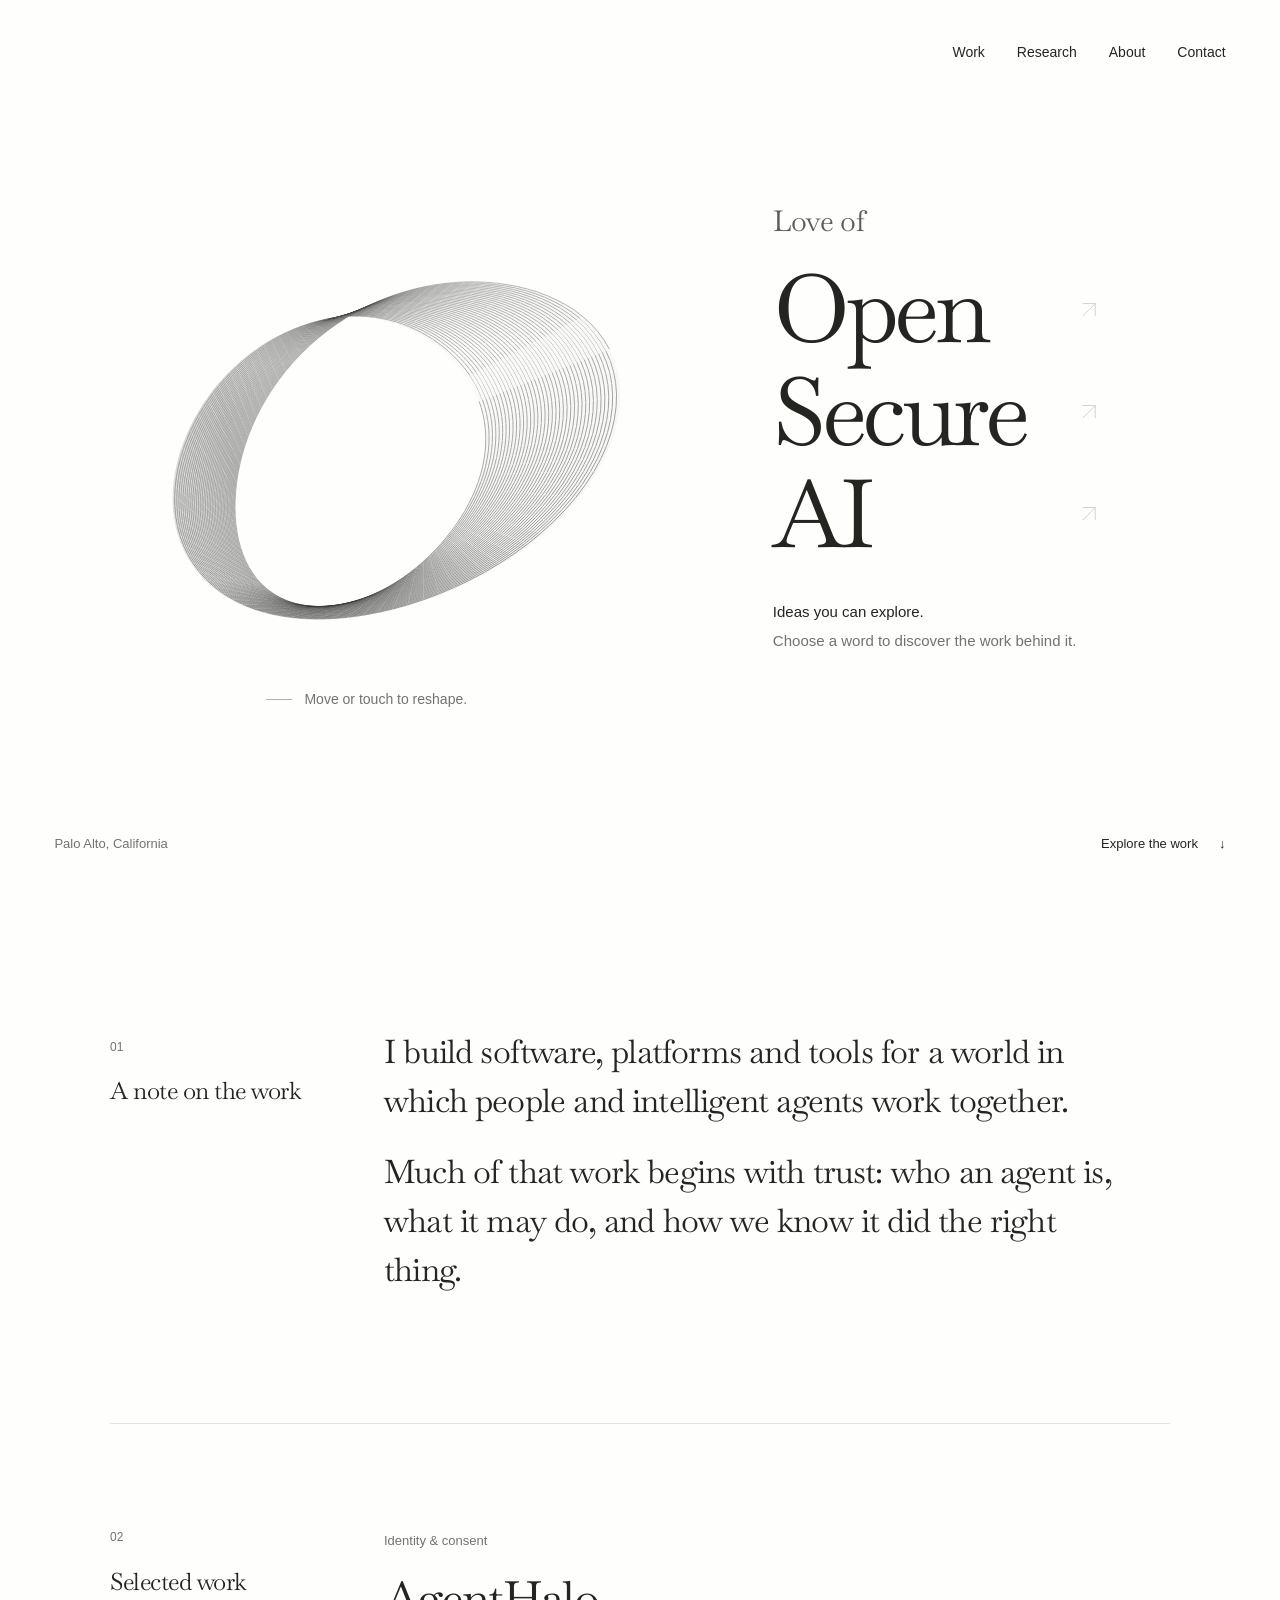
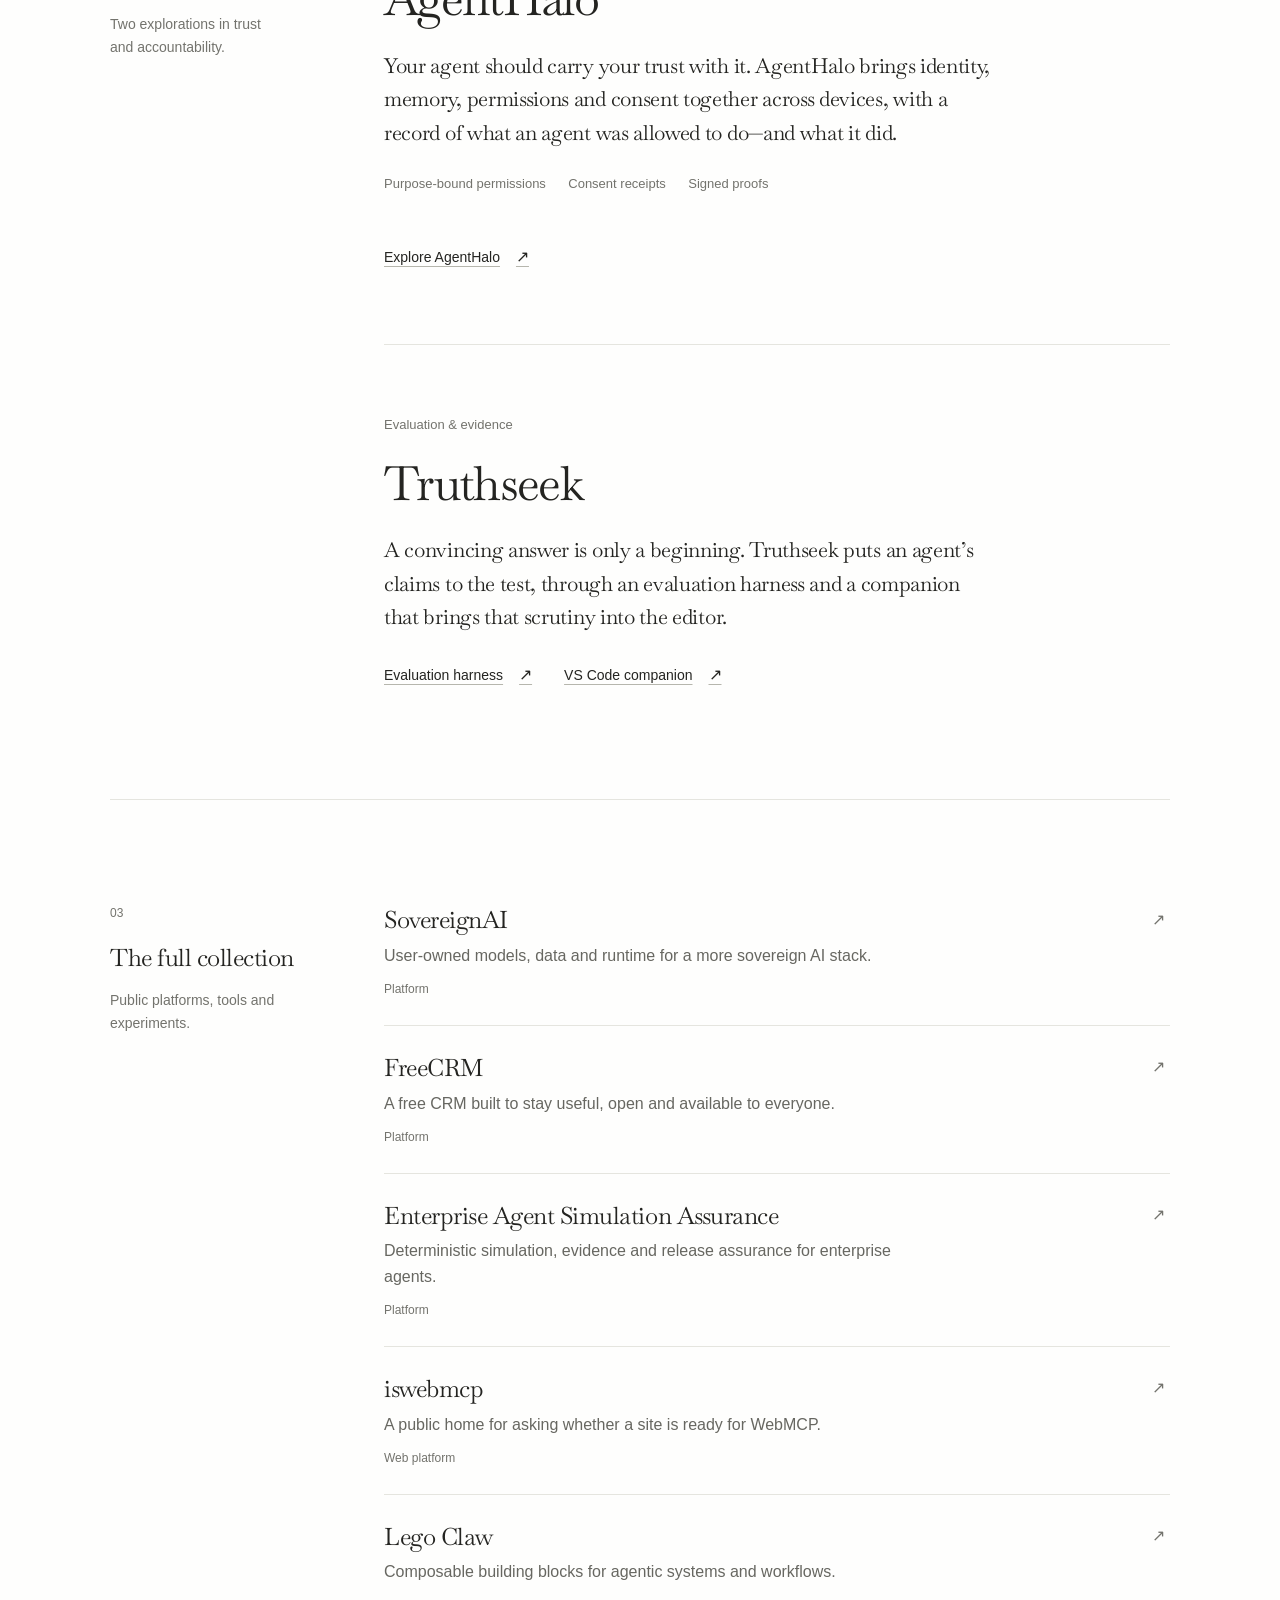
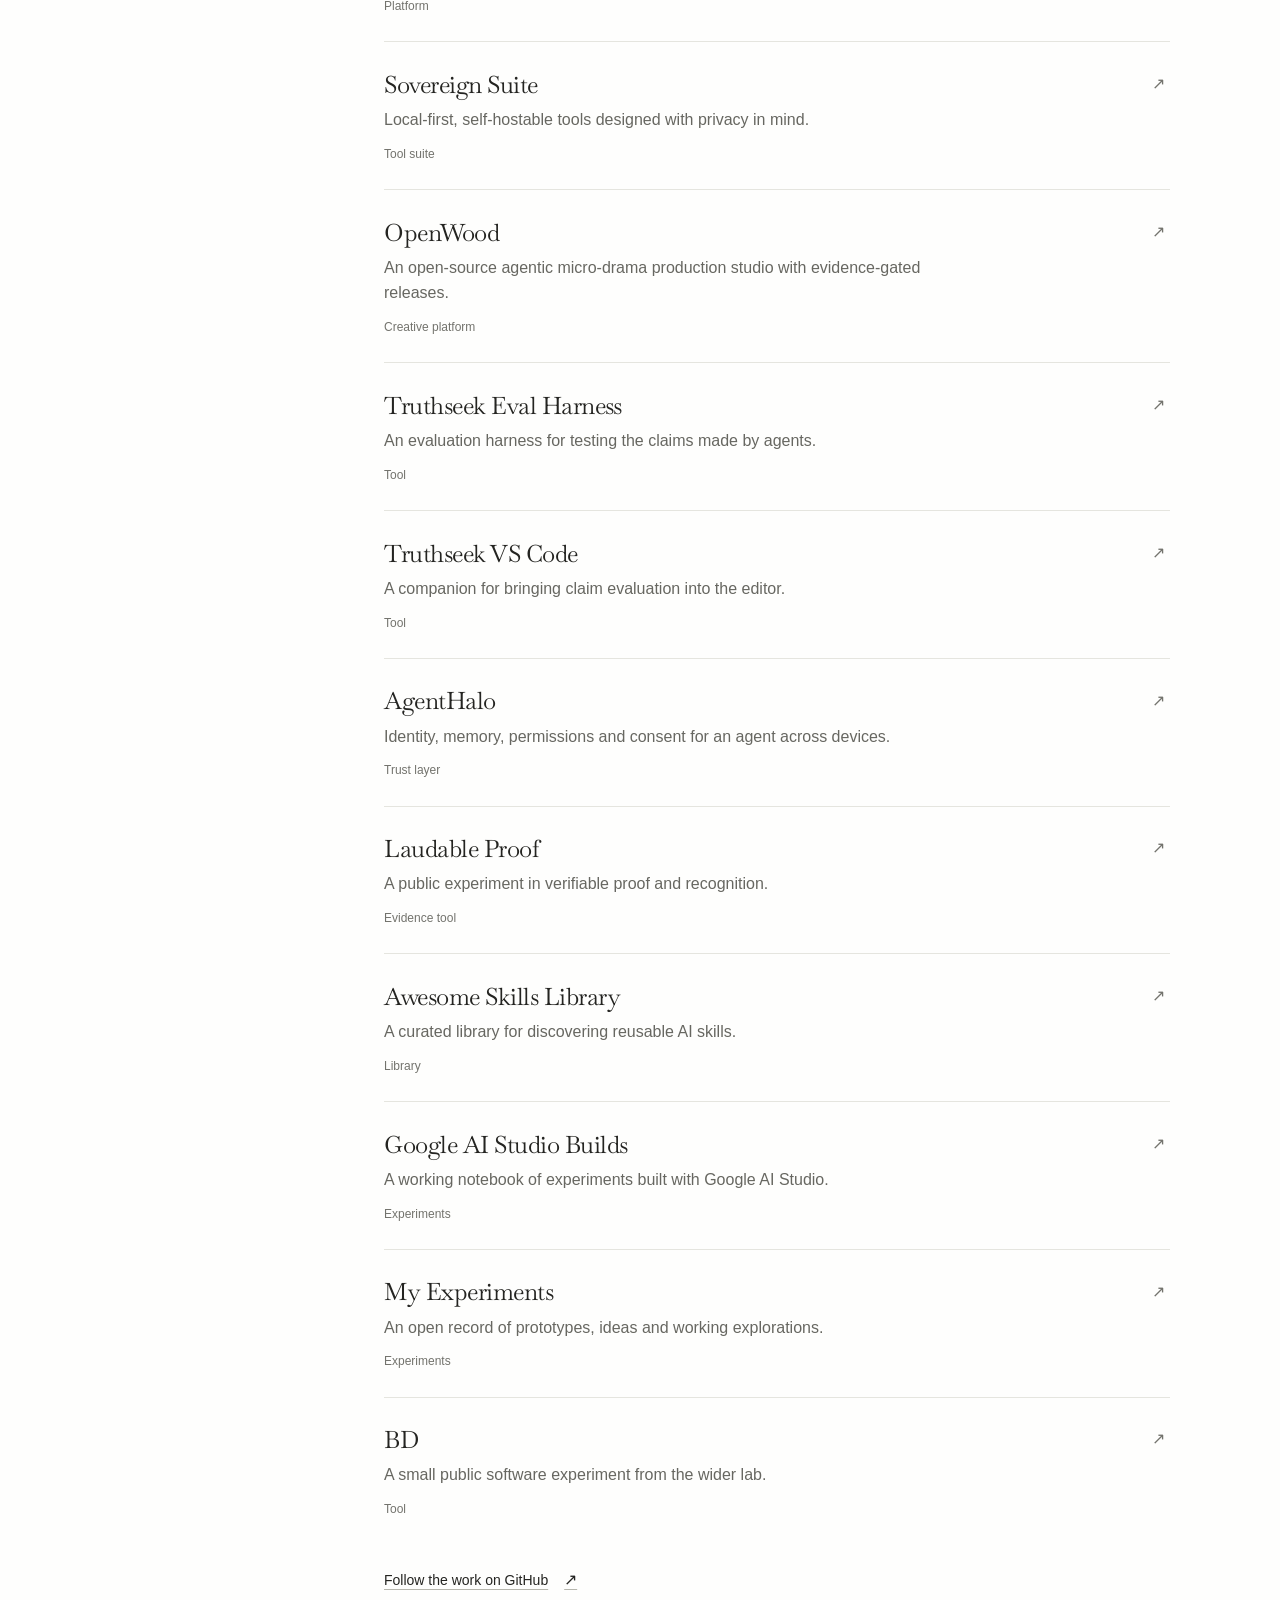
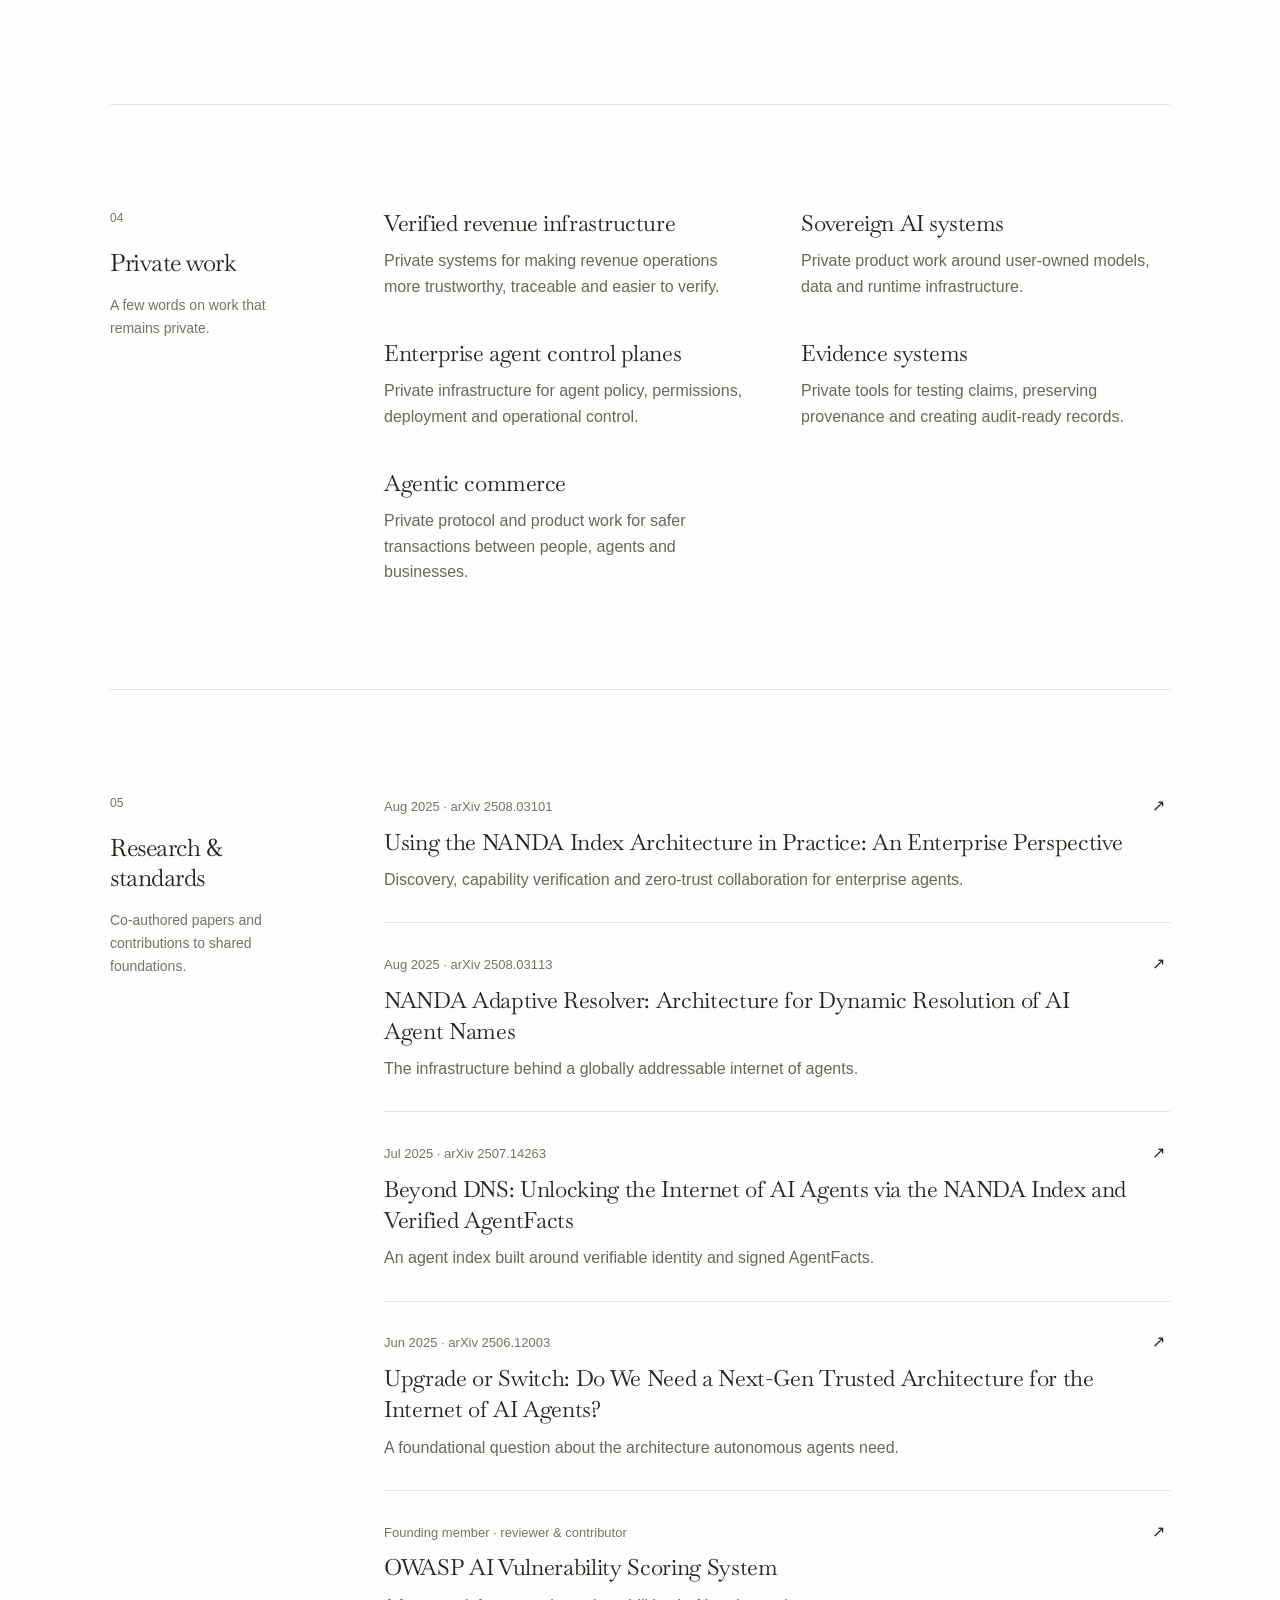
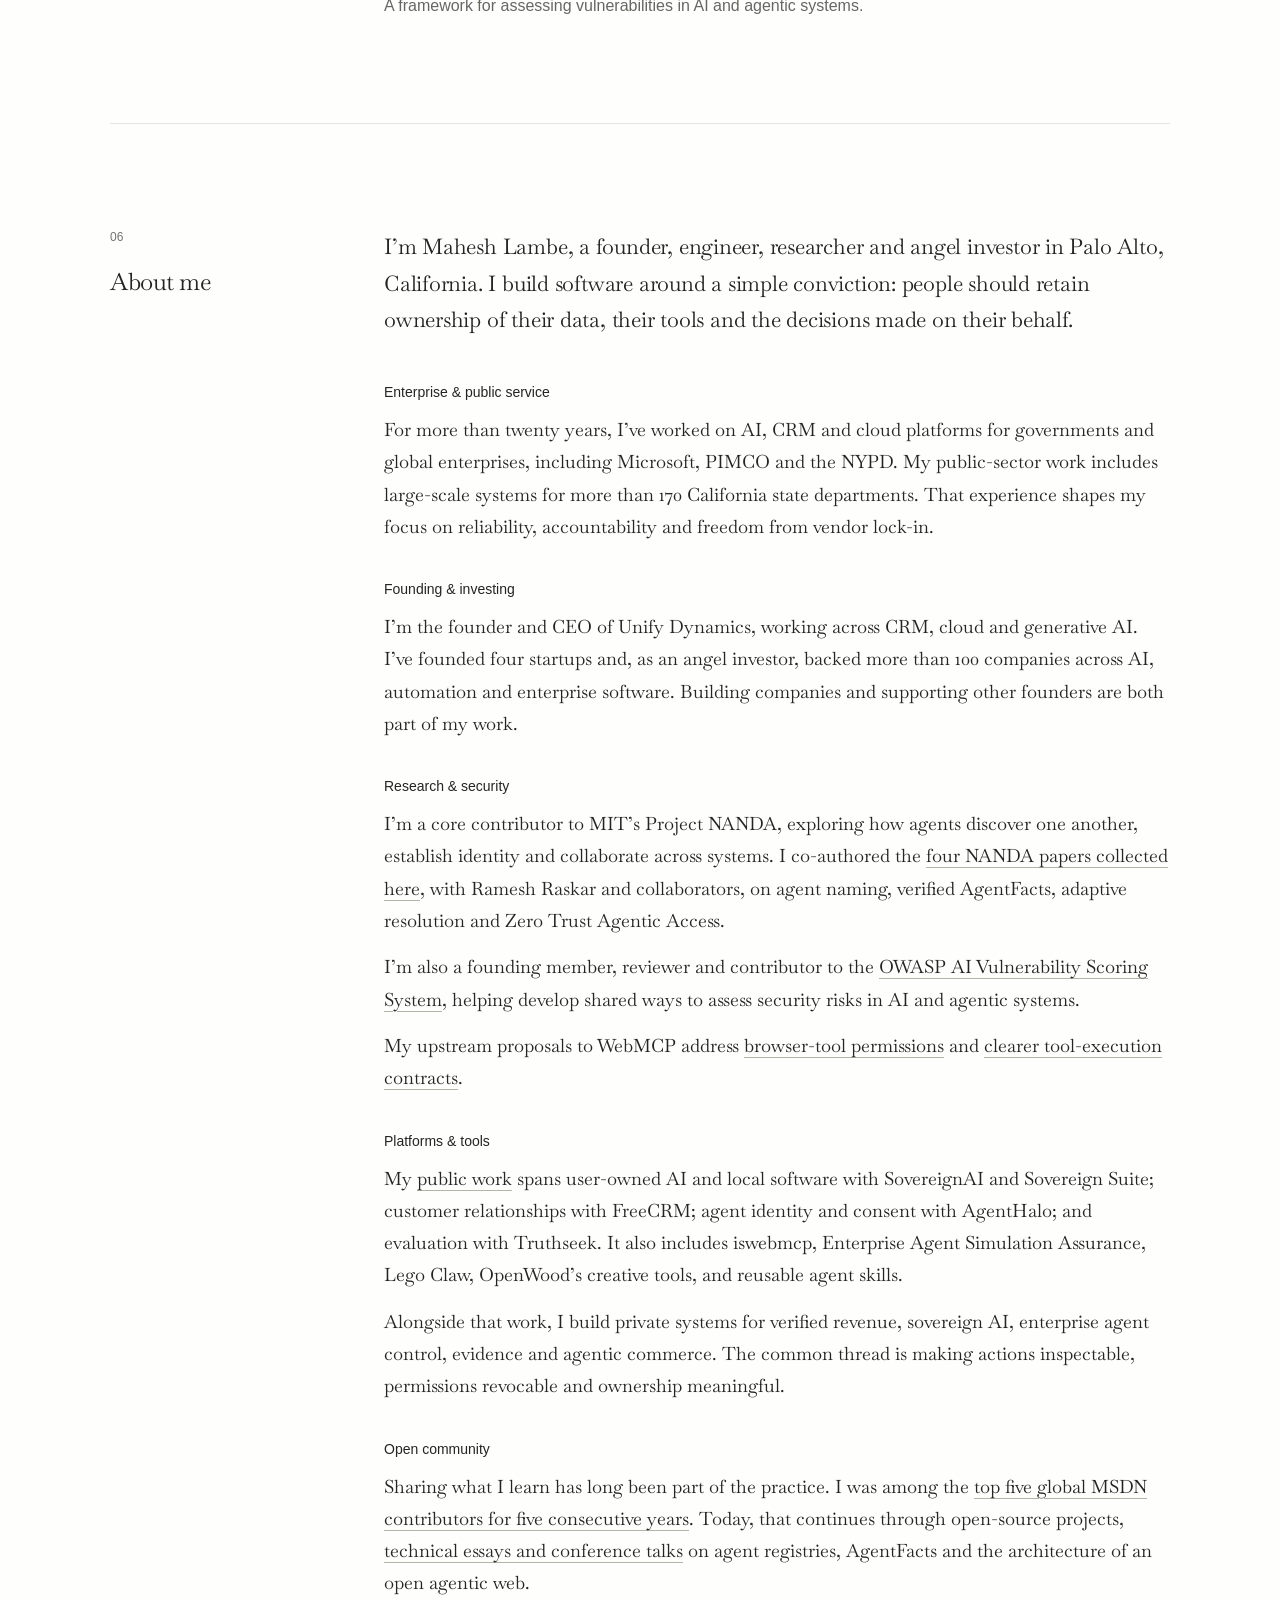
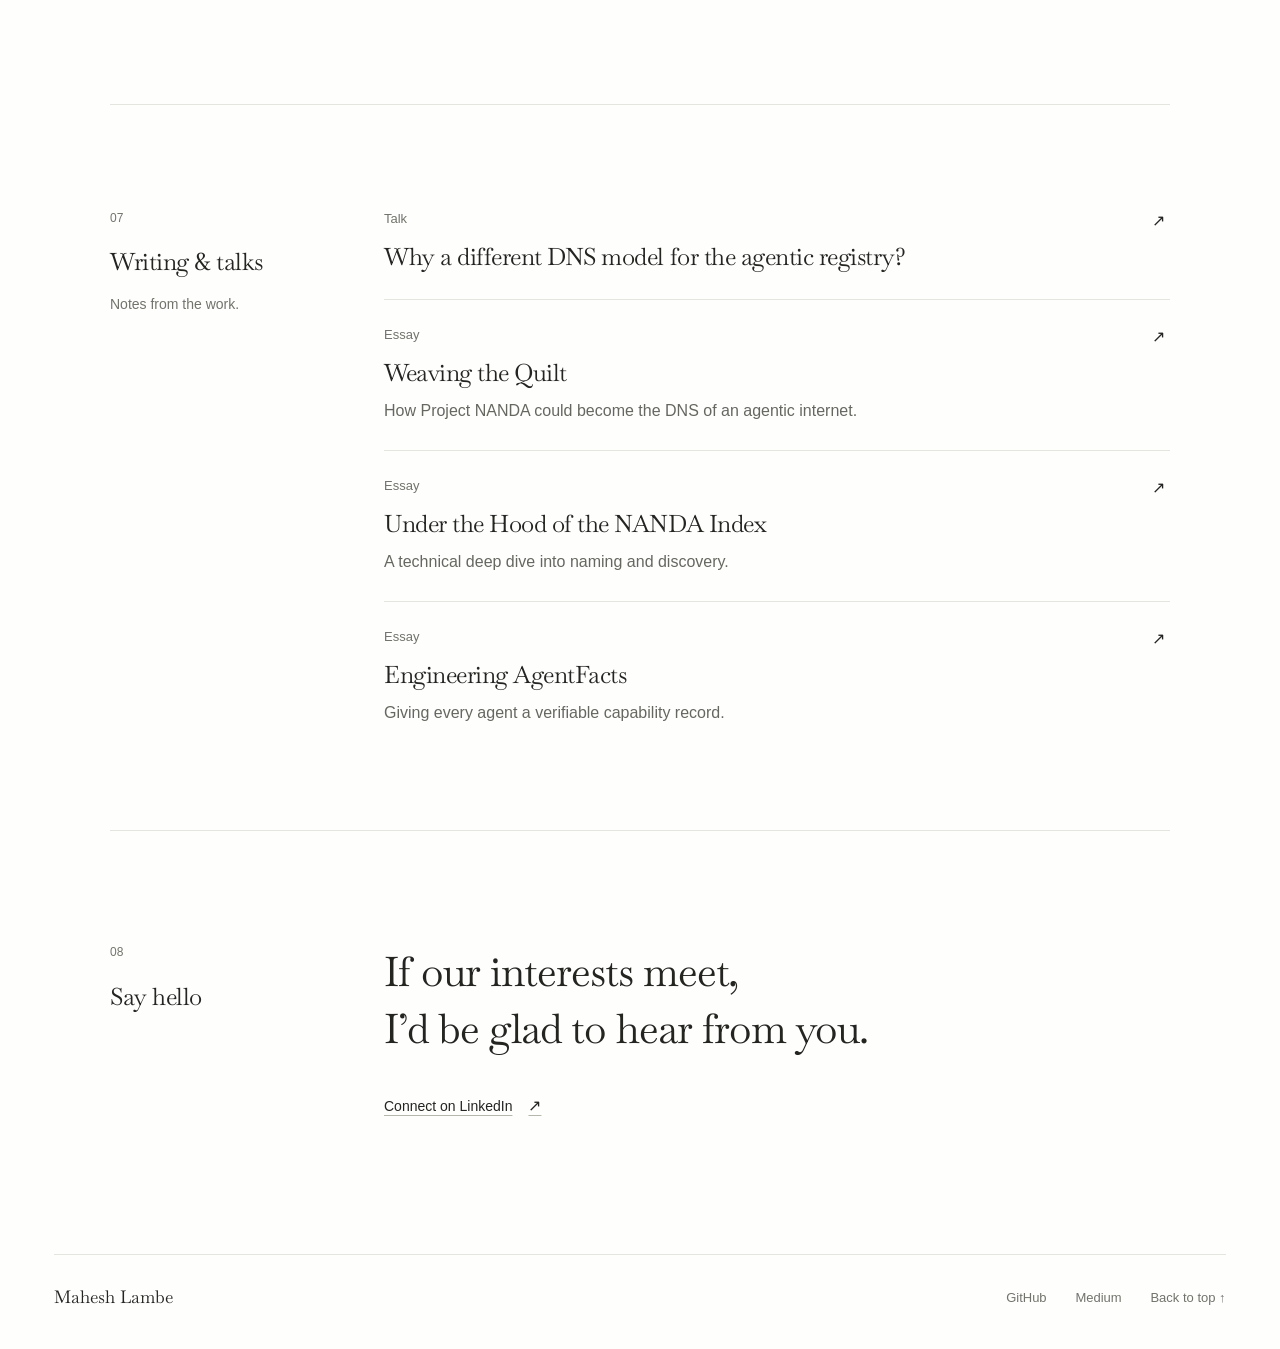
==== commit dc641ec2: "Expand About with professional milestones and contributions" ====
--- a/index.html
+++ b/index.html
@@ -1,2 +1,2 @@
-<!DOCTYPE html><html lang="en"><head><meta charSet="utf-8"/><meta name="viewport" content="width=device-width, initial-scale=1"/><link rel="stylesheet" href="/_next/static/css/index.KBCgVHV3.css" data-rsc-css-href="/_next/static/css/index.KBCgVHV3.css" data-precedence="vite-rsc/importer-resources"/><link rel="modulepreload" fetchPriority="low" href="/_next/static/chunks/index-Dzevk4ne.js"/><script src="/_next/static/chunks/rolldown-runtime-C60lm6uB.js" type="module" async=""></script><script src="/_next/static/chunks/framework-D_rUT4EX.js" type="module" async=""></script><link rel="modulepreload" href="/_next/static/chunks/layout-segment-context-C24cCoPr.js" crossorigin=""/><link rel="modulepreload" href="/_next/static/chunks/kinetic-hero-CiSIfBHa.js" crossorigin=""/><title>Love of Open Secure AI — Mahesh Lambe</title><meta name="description" content="Software, platforms and tools for a world in which people and intelligent agents work together. A collection of work by Mahesh Lambe."/><meta property="og:title" content="Love of Open Secure AI"/><meta property="og:description" content="Work, research and other explorations in AI, trust and systems."/><meta property="og:url" content="https://mlmrx.github.io"/><meta property="og:type" content="website"/><meta name="twitter:card" content="summary"/><meta name="twitter:title" content="Love of Open Secure AI"/><meta name="twitter:description" content="Work, research and other explorations in AI, trust and systems."/><link rel="canonical" href="https://mlmrx.github.io"/><link rel="preload" href="/fonts/baskervville-regular.ttf" as="font" type="font/ttf" crossorigin="anonymous"/><script>Object.assign(((self[Symbol.for("vinext.navigationRuntime")]??={bootstrap:{routeManifest:null},functions:{}}).bootstrap.rsc??={rsc:[]}),{params:{},nav:{"pathname":"/","searchParams":[]}})</script><link rel="modulepreload" href="/_next/static/chunks/index-Dzevk4ne.js" />
-</head><body><a href="#main" class="skip">Skip to content</a><header class="masthead" id="top"><nav aria-label="Main navigation"><a href="#work">Work</a><a href="#research">Research</a><a href="#about">About</a><a href="#connect">Contact</a></nav></header><main id="main"><section class="hero" aria-labelledby="intro"><div class="hero-layout"><div class="form-wrap"><div class="kinetic-form"><svg class="form-fallback" viewBox="-205 -185 410 370" fill="none" stroke="currentColor" stroke-width="0.65" aria-hidden="true" style="opacity:0.7"><path d="M71.68,-28.63 L73.20,-23.90 L74.45,-18.99 L75.40,-13.92 L76.03,-8.71 L76.32,-3.37 L76.26,2.08 L75.83,7.59 L75.03,13.14 L73.87,18.70 L72.35,24.22 L70.49,29.69 L68.30,35.06 L65.80,40.32 L63.01,45.44 L59.97,50.41 L56.68,55.22 L53.17,59.87 L49.46,64.34 L45.54,68.64 L41.45,72.78 L37.16,76.75 L32.70,80.55 L28.05,84.17 L23.23,87.60 L18.22,90.84 L13.04,93.85 L7.70,96.61 L2.20,99.09 L-3.43,101.26 L-9.16,103.07 L-14.95,104.50 L-20.77,105.50 L-26.55,106.04 L-32.26,106.10 L-37.84,105.66 L-43.22,104.71 L-48.37,103.23 L-53.22,101.25 L-57.74,98.78 L-61.89,95.83 L-65.63,92.44 L-68.96,88.64 L-71.85,84.47 L-74.31,79.97 L-76.34,75.17 L-77.95,70.12 L-79.16,64.85 L-79.98,59.38 L-80.42,53.75 L-80.52,47.98 L-80.29,42.08 L-79.74,36.07 L-78.88,29.95 L-77.73,23.73 L-76.28,17.42 L-74.53,11.03 L-72.49,4.56 L-70.13,-1.98 L-67.46,-8.58 L-64.45,-15.22 L-61.10,-21.88 L-57.39,-28.53 L-53.33,-35.16 L-48.90,-41.71 L-44.10,-48.17 L-38.94,-54.48 L-33.43,-60.62 L-27.58,-66.53 L-21.41,-72.18 L-14.95,-77.53 L-8.23,-82.54 L-1.28,-87.17 L5.87,-91.41 L13.17,-95.21 L20.59,-98.57 L28.10,-101.46 L35.65,-103.89 L43.21,-105.84 L50.75,-107.31 L58.25,-108.32 L65.67,-108.86 L73.01,-108.94 L80.24,-108.57 L87.35,-107.77 L94.32,-106.53 L101.15,-104.85 L107.82,-102.74 L114.31,-100.19 L120.59,-97.18 L126.64,-93.71 L132.43,-89.76 L137.90,-85.30 L143.01,-80.32 L147.69,-74.80 L151.87,-68.73 L155.48,-62.10"></path><path d="M75.71,-30.24 L77.27,-25.38 L78.53,-20.33 L79.47,-15.10 L80.06,-9.71 L80.28,-4.18 L80.12,1.45 L79.56,7.16 L78.61,12.92 L77.27,18.67 L75.54,24.40 L73.44,30.05 L70.99,35.61 L68.21,41.04 L65.13,46.32 L61.78,51.43 L58.17,56.36 L54.34,61.10 L50.30,65.65 L46.06,70.01 L41.64,74.18 L37.05,78.16 L32.28,81.94 L27.35,85.53 L22.25,88.92 L16.99,92.08 L11.58,95.01 L6.01,97.67 L0.32,100.03 L-5.49,102.07 L-11.37,103.75 L-17.30,105.03 L-23.22,105.87 L-29.10,106.26 L-34.89,106.16 L-40.51,105.55 L-45.94,104.43 L-51.10,102.79 L-55.95,100.65 L-60.45,98.02 L-64.57,94.92 L-68.28,91.38 L-71.55,87.44 L-74.38,83.14 L-76.76,78.52 L-78.71,73.61 L-80.23,68.46 L-81.34,63.11 L-82.05,57.57 L-82.39,51.88 L-82.38,46.07 L-82.04,40.14 L-81.38,34.11 L-80.42,27.99 L-79.16,21.79 L-77.60,15.52 L-75.76,9.17 L-73.62,2.76 L-71.19,-3.70 L-68.43,-10.21 L-65.36,-16.75 L-61.95,-23.30 L-58.20,-29.83 L-54.10,-36.32 L-49.64,-42.75 L-44.82,-49.06 L-39.66,-55.23 L-34.15,-61.21 L-28.32,-66.97 L-22.18,-72.47 L-15.76,-77.66 L-9.09,-82.52 L-2.19,-87.00 L4.89,-91.08 L12.11,-94.74 L19.44,-97.95 L26.85,-100.70 L34.29,-102.99 L41.74,-104.80 L49.16,-106.15 L56.52,-107.03 L63.80,-107.46 L70.99,-107.43 L78.07,-106.97 L85.02,-106.07 L91.82,-104.75 L98.48,-103.01 L104.97,-100.84 L111.28,-98.24 L117.38,-95.20 L123.26,-91.71 L128.86,-87.76 L134.16,-83.32 L139.10,-78.37 L143.62,-72.90 L147.66,-66.90 L151.13,-60.37"></path><path d="M79.77,-31.86 L81.36,-26.87 L82.63,-21.67 L83.56,-16.28 L84.11,-10.72 L84.27,-5.01 L84.01,0.82 L83.33,6.73 L82.23,12.69 L80.70,18.65 L78.76,24.57 L76.42,30.42 L73.71,36.17 L70.65,41.77 L67.28,47.20 L63.61,52.45 L59.68,57.50 L55.52,62.35 L51.15,66.98 L46.59,71.39 L41.84,75.59 L36.93,79.58 L31.87,83.36 L26.64,86.92 L21.27,90.25 L15.75,93.34 L10.09,96.18 L4.31,98.74 L-1.58,100.98 L-7.56,102.89 L-13.60,104.43 L-19.66,105.56 L-25.71,106.25 L-31.68,106.48 L-37.53,106.21 L-43.21,105.44 L-48.67,104.15 L-53.85,102.35 L-58.70,100.04 L-63.19,97.25 L-67.28,94.00 L-70.94,90.31 L-74.16,86.23 L-76.92,81.80 L-79.24,77.06 L-81.10,72.04 L-82.53,66.80 L-83.54,61.35 L-84.15,55.74 L-84.38,50.00 L-84.26,44.13 L-83.81,38.18 L-83.04,32.13 L-81.96,26.02 L-80.60,19.84 L-78.94,13.60 L-77.00,7.30 L-74.77,0.95 L-72.25,-5.44 L-69.42,-11.86 L-66.28,-18.29 L-62.81,-24.73 L-59.01,-31.14 L-54.87,-37.51 L-50.39,-43.79 L-45.56,-49.96 L-40.39,-55.98 L-34.89,-61.82 L-29.07,-67.42 L-22.96,-72.76 L-16.57,-77.80 L-9.95,-82.50 L-3.11,-86.82 L3.89,-90.75 L11.04,-94.26 L18.28,-97.32 L25.59,-99.93 L32.93,-102.07 L40.26,-103.76 L47.55,-104.98 L54.78,-105.74 L61.92,-106.05 L68.96,-105.92 L75.88,-105.35 L82.67,-104.37 L89.31,-102.97 L95.80,-101.15 L102.11,-98.93 L108.24,-96.29 L114.17,-93.22 L119.86,-89.72 L125.29,-85.76 L130.42,-81.33 L135.20,-76.42 L139.56,-71.01 L143.45,-65.08 L146.80,-58.64"></path><path d="M83.84,-33.49 L85.47,-28.36 L86.76,-23.02 L87.68,-17.47 L88.20,-11.73 L88.29,-5.83 L87.94,0.19 L87.14,6.30 L85.88,12.46 L84.17,18.63 L82.02,24.75 L79.44,30.80 L76.47,36.73 L73.13,42.51 L69.45,48.10 L65.47,53.50 L61.22,58.67 L56.72,63.61 L52.02,68.32 L47.12,72.80 L42.05,77.03 L36.82,81.03 L31.44,84.79 L25.92,88.32 L20.27,91.60 L14.49,94.62 L8.59,97.37 L2.59,99.82 L-3.51,101.95 L-9.67,103.72 L-15.86,105.12 L-22.06,106.10 L-28.21,106.63 L-34.28,106.70 L-40.20,106.26 L-45.94,105.32 L-51.43,103.87 L-56.62,101.90 L-61.48,99.43 L-65.95,96.48 L-70.01,93.07 L-73.63,89.24 L-76.79,85.02 L-79.49,80.46 L-81.73,75.59 L-83.50,70.46 L-84.84,65.12 L-85.75,59.58 L-86.26,53.90 L-86.39,48.09 L-86.16,42.19 L-85.59,36.20 L-84.71,30.14 L-83.53,24.03 L-82.05,17.86 L-80.29,11.65 L-78.25,5.41 L-75.93,-0.88 L-73.32,-7.19 L-70.42,-13.52 L-67.21,-19.85 L-63.68,-26.18 L-59.83,-32.47 L-55.66,-38.70 L-51.14,-44.85 L-46.30,-50.87 L-41.12,-56.74 L-35.63,-62.42 L-29.83,-67.88 L-23.74,-73.06 L-17.40,-77.94 L-10.82,-82.48 L-4.05,-86.65 L2.89,-90.42 L9.96,-93.77 L17.12,-96.69 L24.32,-99.15 L31.55,-101.16 L38.76,-102.70 L45.93,-103.79 L53.03,-104.43 L60.03,-104.63 L66.92,-104.39 L73.68,-103.73 L80.31,-102.65 L86.79,-101.18 L93.10,-99.30 L99.24,-97.01 L105.20,-94.33 L110.95,-91.23 L116.46,-87.71 L121.72,-83.76 L126.68,-79.35 L131.30,-74.47 L135.51,-69.11 L139.26,-63.26 L142.49,-56.91"></path><path d="M87.92,-35.12 L89.60,-29.87 L90.91,-24.38 L91.83,-18.67 L92.31,-12.75 L92.35,-6.67 L91.91,-0.45 L90.98,5.86 L89.57,12.23 L87.68,18.60 L85.31,24.94 L82.50,31.18 L79.26,37.30 L75.64,43.26 L71.65,49.01 L67.35,54.55 L62.77,59.85 L57.94,64.90 L52.89,69.69 L47.66,74.22 L42.25,78.49 L36.70,82.50 L31.01,86.25 L25.19,89.74 L19.26,92.96 L13.21,95.91 L7.07,98.57 L0.84,100.91 L-5.45,102.92 L-11.79,104.57 L-18.15,105.82 L-24.48,106.64 L-30.74,107.02 L-36.90,106.92 L-42.90,106.32 L-48.69,105.21 L-54.21,103.59 L-59.42,101.45 L-64.28,98.82 L-68.73,95.70 L-72.76,92.14 L-76.34,88.15 L-79.44,83.79 L-82.08,79.10 L-84.24,74.11 L-85.93,68.87 L-87.17,63.42 L-87.98,57.80 L-88.39,52.04 L-88.41,46.17 L-88.07,40.22 L-87.39,34.20 L-86.40,28.13 L-85.10,22.02 L-83.52,15.87 L-81.66,9.69 L-79.52,3.49 L-77.10,-2.73 L-74.41,-8.96 L-71.43,-15.20 L-68.15,-21.43 L-64.56,-27.64 L-60.67,-33.81 L-56.45,-39.91 L-51.91,-45.91 L-47.05,-51.79 L-41.87,-57.51 L-36.38,-63.04 L-30.59,-68.33 L-24.54,-73.36 L-18.23,-78.08 L-11.70,-82.46 L-4.99,-86.47 L1.88,-90.08 L8.87,-93.28 L15.93,-96.05 L23.04,-98.36 L30.16,-100.23 L37.26,-101.64 L44.30,-102.60 L51.26,-103.12 L58.12,-103.20 L64.86,-102.85 L71.47,-102.09 L77.94,-100.93 L84.25,-99.37 L90.39,-97.43 L96.36,-95.09 L102.14,-92.37 L107.72,-89.24 L113.06,-85.71 L118.15,-81.76 L122.94,-77.37 L127.40,-72.53 L131.47,-67.23 L135.09,-61.45 L138.19,-55.20"></path><path d="M92.02,-36.75 L93.75,-31.38 L95.09,-25.74 L96.00,-19.87 L96.46,-13.78 L96.43,-7.51 L95.91,-1.10 L94.87,5.42 L93.30,12.00 L91.23,18.58 L88.65,25.12 L85.60,31.57 L82.09,37.88 L78.18,44.01 L73.88,49.94 L69.26,55.62 L64.34,61.05 L59.17,66.20 L53.78,71.07 L48.20,75.66 L42.46,79.96 L36.58,83.98 L30.57,87.72 L24.45,91.18 L18.23,94.35 L11.92,97.22 L5.53,99.78 L-0.92,102.02 L-7.42,103.90 L-13.94,105.41 L-20.45,106.52 L-26.92,107.19 L-33.30,107.41 L-39.55,107.14 L-45.62,106.37 L-51.46,105.09 L-57.02,103.30 L-62.25,100.99 L-67.10,98.19 L-71.54,94.92 L-75.54,91.19 L-79.07,87.06 L-82.12,82.56 L-84.68,77.73 L-86.77,72.61 L-88.37,67.26 L-89.52,61.71 L-90.24,56.00 L-90.54,50.17 L-90.45,44.24 L-90.00,38.24 L-89.21,32.19 L-88.10,26.10 L-86.69,19.99 L-85.00,13.86 L-83.03,7.72 L-80.80,1.56 L-78.29,-4.59 L-75.51,-10.75 L-72.45,-16.90 L-69.10,-23.03 L-65.45,-29.12 L-61.51,-35.16 L-57.25,-41.13 L-52.68,-46.99 L-47.80,-52.73 L-42.62,-58.29 L-37.13,-63.66 L-31.37,-68.80 L-25.34,-73.66 L-19.07,-78.22 L-12.59,-82.43 L-5.94,-86.29 L0.86,-89.74 L7.77,-92.79 L14.74,-95.40 L21.75,-97.57 L28.76,-99.29 L35.74,-100.57 L42.65,-101.40 L49.48,-101.79 L56.20,-101.76 L62.79,-101.31 L69.25,-100.45 L75.55,-99.20 L81.70,-97.57 L87.67,-95.55 L93.47,-93.16 L99.08,-90.40 L104.48,-87.25 L109.66,-83.70 L114.58,-79.75 L119.21,-75.39 L123.51,-70.59 L127.43,-65.34 L130.92,-59.64 L133.91,-53.49"></path><path d="M96.14,-38.40 L97.92,-32.89 L99.28,-27.11 L100.20,-21.08 L100.63,-14.82 L100.56,-8.37 L99.94,-1.75 L98.79,4.97 L97.07,11.76 L94.82,18.56 L92.03,25.31 L88.73,31.96 L84.96,38.47 L80.75,44.78 L76.15,50.87 L71.19,56.71 L65.94,62.26 L60.42,67.52 L54.68,72.47 L48.76,77.12 L42.67,81.46 L36.46,85.49 L30.13,89.21 L23.70,92.63 L17.19,95.75 L10.61,98.54 L3.97,101.01 L-2.71,103.14 L-9.41,104.90 L-16.11,106.27 L-22.79,107.23 L-29.39,107.75 L-35.89,107.80 L-42.23,107.37 L-48.37,106.43 L-54.27,104.98 L-59.86,103.01 L-65.10,100.54 L-69.95,97.57 L-74.37,94.13 L-78.34,90.25 L-81.82,85.96 L-84.82,81.31 L-87.31,76.35 L-89.32,71.11 L-90.84,65.64 L-91.89,59.99 L-92.51,54.19 L-92.70,48.28 L-92.50,42.29 L-91.94,36.24 L-91.04,30.16 L-89.82,24.06 L-88.30,17.94 L-86.50,11.83 L-84.42,5.72 L-82.09,-0.38 L-79.48,-6.48 L-76.61,-12.56 L-73.47,-18.61 L-70.06,-24.64 L-66.35,-30.62 L-62.36,-36.53 L-58.06,-42.36 L-53.46,-48.08 L-48.57,-53.67 L-43.38,-59.08 L-37.90,-64.29 L-32.15,-69.26 L-26.15,-73.96 L-19.92,-78.36 L-13.49,-82.41 L-6.90,-86.10 L-0.17,-89.40 L6.65,-92.29 L13.54,-94.75 L20.45,-96.77 L27.35,-98.35 L34.20,-99.49 L40.99,-100.19 L47.69,-100.46 L54.26,-100.31 L60.71,-99.75 L67.01,-98.79 L73.16,-97.46 L79.14,-95.75 L84.94,-93.67 L90.57,-91.23 L96.01,-88.42 L101.24,-85.25 L106.25,-81.69 L111.00,-77.75 L115.47,-73.41 L119.62,-68.65 L123.41,-63.46 L126.77,-57.84 L129.65,-51.78"></path><path d="M100.27,-40.05 L102.11,-34.42 L103.51,-28.50 L104.43,-22.30 L104.84,-15.87 L104.71,-9.22 L104.02,-2.41 L102.74,4.52 L100.88,11.52 L98.44,18.53 L95.44,25.49 L91.90,32.35 L87.86,39.06 L83.36,45.56 L78.44,51.82 L73.16,57.81 L67.56,63.49 L61.69,68.86 L55.60,73.90 L49.32,78.60 L42.89,82.97 L36.33,87.02 L29.68,90.73 L22.94,94.11 L16.14,97.17 L9.29,99.88 L2.40,102.26 L-4.51,104.27 L-11.43,105.91 L-18.31,107.14 L-25.14,107.95 L-31.89,108.31 L-38.50,108.20 L-44.94,107.60 L-51.15,106.49 L-57.09,104.86 L-62.72,102.72 L-67.97,100.07 L-72.82,96.93 L-77.23,93.33 L-81.16,89.29 L-84.60,84.85 L-87.54,80.06 L-89.96,74.96 L-91.89,69.59 L-93.32,64.01 L-94.29,58.25 L-94.80,52.36 L-94.88,46.37 L-94.58,40.32 L-93.90,34.22 L-92.88,28.11 L-91.55,21.99 L-89.92,15.88 L-88.01,9.78 L-85.83,3.70 L-83.39,-2.35 L-80.69,-8.38 L-77.73,-14.38 L-74.51,-20.35 L-71.03,-26.27 L-67.26,-32.13 L-63.21,-37.92 L-58.88,-43.61 L-54.26,-49.19 L-49.34,-54.62 L-44.14,-59.88 L-38.67,-64.93 L-32.94,-69.74 L-26.97,-74.27 L-20.78,-78.50 L-14.40,-82.39 L-7.87,-85.92 L-1.21,-89.06 L5.53,-91.78 L12.32,-94.09 L19.13,-95.96 L25.92,-97.40 L32.66,-98.40 L39.32,-98.97 L45.88,-99.11 L52.32,-98.85 L58.61,-98.18 L64.76,-97.13 L70.74,-95.71 L76.56,-93.92 L82.20,-91.78 L87.66,-89.29 L92.93,-86.44 L97.99,-83.24 L102.83,-79.68 L107.42,-75.75 L111.74,-71.43 L115.74,-66.71 L119.39,-61.59 L122.63,-56.05 L125.40,-50.09"></path><path d="M104.42,-41.71 L106.32,-35.95 L107.75,-29.88 L108.69,-23.53 L109.08,-16.92 L108.90,-10.09 L108.13,-3.07 L106.74,4.07 L104.73,11.28 L102.11,18.51 L98.90,25.68 L95.11,32.75 L90.80,39.66 L86.00,46.35 L80.76,52.78 L75.15,58.92 L69.20,64.74 L62.98,70.22 L56.52,75.34 L49.89,80.11 L43.11,84.51 L36.21,88.56 L29.23,92.26 L22.17,95.61 L15.08,98.60 L7.95,101.24 L0.80,103.52 L-6.34,105.42 L-13.46,106.93 L-20.53,108.02 L-27.53,108.68 L-34.41,108.88 L-41.14,108.60 L-47.67,107.83 L-53.95,106.54 L-59.95,104.74 L-65.60,102.43 L-70.87,99.60 L-75.72,96.29 L-80.10,92.52 L-84.00,88.32 L-87.40,83.73 L-90.28,78.79 L-92.64,73.55 L-94.48,68.06 L-95.83,62.36 L-96.70,56.50 L-97.11,50.52 L-97.09,44.45 L-96.67,38.33 L-95.88,32.19 L-94.75,26.04 L-93.30,19.91 L-91.55,13.79 L-89.53,7.71 L-87.25,1.67 L-84.70,-4.34 L-81.91,-10.31 L-78.86,-16.23 L-75.56,-22.10 L-72.01,-27.91 L-68.18,-33.65 L-64.08,-39.31 L-59.71,-44.87 L-55.06,-50.30 L-50.12,-55.58 L-44.92,-60.68 L-39.46,-65.57 L-33.74,-70.21 L-27.80,-74.58 L-21.65,-78.65 L-15.32,-82.37 L-8.85,-85.73 L-2.27,-88.71 L4.39,-91.28 L11.09,-93.43 L17.80,-95.15 L24.48,-96.44 L31.10,-97.30 L37.63,-97.74 L44.06,-97.76 L50.35,-97.37 L56.50,-96.60 L62.49,-95.46 L68.32,-93.95 L73.97,-92.08 L79.45,-89.88 L84.74,-87.34 L89.84,-84.46 L94.74,-81.23 L99.41,-77.67 L103.84,-73.74 L108.01,-69.45 L111.87,-64.78 L115.38,-59.71 L118.50,-54.26 L121.17,-48.40"></path><path d="M108.58,-43.37 L110.54,-37.49 L112.02,-31.28 L112.97,-24.77 L113.35,-17.98 L113.13,-10.96 L112.28,-3.74 L110.78,3.61 L108.63,11.04 L105.82,18.48 L102.40,25.88 L98.37,33.16 L93.78,40.27 L88.68,47.15 L83.12,53.76 L77.16,60.06 L70.86,66.01 L64.28,71.59 L57.46,76.80 L50.47,81.63 L43.33,86.07 L36.08,90.13 L28.76,93.82 L21.39,97.13 L14.00,100.06 L6.59,102.62 L-0.82,104.80 L-8.19,106.58 L-15.53,107.96 L-22.78,108.91 L-29.94,109.42 L-36.96,109.46 L-43.80,109.01 L-50.42,108.06 L-56.78,106.60 L-62.83,104.62 L-68.51,102.13 L-73.80,99.13 L-78.64,95.65 L-83.01,91.71 L-86.87,87.35 L-90.22,82.60 L-93.04,77.52 L-95.33,72.14 L-97.10,66.52 L-98.35,60.70 L-99.13,54.73 L-99.43,48.66 L-99.31,42.51 L-98.78,36.33 L-97.87,30.14 L-96.63,23.96 L-95.06,17.80 L-93.20,11.69 L-91.07,5.62 L-88.68,-0.39 L-86.03,-6.35 L-83.14,-12.25 L-80.01,-18.09 L-76.63,-23.87 L-73.00,-29.57 L-69.11,-35.20 L-64.96,-40.73 L-60.55,-46.15 L-55.86,-51.43 L-50.92,-56.56 L-45.71,-61.50 L-40.25,-66.22 L-34.55,-70.70 L-28.64,-74.90 L-22.53,-78.79 L-16.25,-82.35 L-9.84,-85.54 L-3.33,-88.35 L3.25,-90.76 L9.85,-92.75 L16.46,-94.32 L23.03,-95.47 L29.53,-96.19 L35.93,-96.49 L42.22,-96.39 L48.38,-95.89 L54.38,-95.01 L60.21,-93.77 L65.88,-92.17 L71.37,-90.24 L76.69,-87.97 L81.81,-85.38 L86.74,-82.46 L91.47,-79.22 L95.99,-75.65 L100.26,-71.73 L104.28,-67.47 L107.99,-62.84 L111.38,-57.85 L114.38,-52.47 L116.96,-46.72"></path><path d="M112.76,-45.04 L114.79,-39.03 L116.32,-32.68 L117.28,-26.01 L117.66,-19.05 L117.39,-11.84 L116.47,-4.42 L114.86,3.14 L112.56,10.79 L109.58,18.46 L105.94,26.07 L101.66,33.57 L96.80,40.89 L91.39,47.96 L85.51,54.75 L79.21,61.20 L72.55,67.29 L65.60,72.99 L58.42,78.29 L51.05,83.18 L43.55,87.66 L35.95,91.73 L28.30,95.39 L20.60,98.66 L12.90,101.54 L5.21,104.01 L-2.45,106.09 L-10.07,107.76 L-17.61,109.00 L-25.06,109.81 L-32.38,110.16 L-39.54,110.04 L-46.49,109.42 L-53.21,108.30 L-59.64,106.66 L-65.74,104.50 L-71.45,101.83 L-76.75,98.66 L-81.59,95.00 L-85.94,90.89 L-89.77,86.37 L-93.07,81.46 L-95.83,76.23 L-98.05,70.71 L-99.73,64.96 L-100.90,59.03 L-101.58,52.95 L-101.78,46.78 L-101.55,40.56 L-100.90,34.31 L-99.89,28.07 L-98.52,21.85 L-96.84,15.68 L-94.87,9.57 L-92.62,3.52 L-90.12,-2.47 L-87.37,-8.38 L-84.39,-14.21 L-81.16,-19.98 L-77.70,-25.66 L-74.00,-31.26 L-70.05,-36.76 L-65.85,-42.16 L-61.39,-47.44 L-56.68,-52.57 L-51.72,-57.54 L-46.50,-62.32 L-41.05,-66.88 L-35.37,-71.19 L-29.48,-75.22 L-23.42,-78.94 L-17.19,-82.33 L-10.85,-85.35 L-4.41,-88.00 L2.09,-90.24 L8.60,-92.08 L15.11,-93.49 L21.56,-94.49 L27.94,-95.07 L34.22,-95.24 L40.37,-95.01 L46.38,-94.40 L52.24,-93.42 L57.92,-92.08 L63.43,-90.39 L68.76,-88.38 L73.91,-86.06 L78.87,-83.42 L83.64,-80.47 L88.21,-77.21 L92.56,-73.63 L96.68,-69.73 L100.55,-65.49 L104.13,-60.91 L107.38,-55.98 L110.28,-50.69 L112.76,-45.04"></path><path d="M116.96,-46.72 L119.06,-40.59 L120.63,-34.10 L121.63,-27.27 L121.99,-20.13 L121.69,-12.73 L120.69,-5.10 L118.98,2.67 L116.53,10.54 L113.38,18.43 L109.52,26.27 L105.00,33.99 L99.85,41.51 L94.15,48.79 L87.93,55.75 L81.28,62.37 L74.27,68.59 L66.95,74.41 L59.39,79.80 L51.65,84.75 L43.78,89.26 L35.82,93.34 L27.82,96.99 L19.80,100.22 L11.79,103.03 L3.81,105.43 L-4.11,107.40 L-11.97,108.95 L-19.72,110.06 L-27.36,110.72 L-34.84,110.91 L-42.14,110.62 L-49.22,109.83 L-56.03,108.53 L-62.53,106.72 L-68.67,104.38 L-74.42,101.53 L-79.73,98.17 L-84.56,94.34 L-88.89,90.07 L-92.69,85.38 L-95.94,80.32 L-98.64,74.93 L-100.78,69.27 L-102.39,63.39 L-103.47,57.34 L-104.05,51.16 L-104.15,44.89 L-103.80,38.59 L-103.05,32.27 L-101.92,25.98 L-100.44,19.73 L-98.64,13.54 L-96.55,7.42 L-94.19,1.39 L-91.58,-4.56 L-88.73,-10.42 L-85.64,-16.20 L-82.33,-21.88 L-78.79,-27.47 L-75.01,-32.96 L-71.00,-38.34 L-66.74,-43.61 L-62.25,-48.74 L-57.51,-53.72 L-52.53,-58.54 L-47.31,-63.15 L-41.86,-67.54 L-36.20,-71.68 L-30.34,-75.54 L-24.31,-79.09 L-18.14,-82.30 L-11.86,-85.16 L-5.49,-87.64 L0.92,-89.72 L7.34,-91.39 L13.74,-92.66 L20.08,-93.50 L26.34,-93.94 L32.49,-93.98 L38.51,-93.63 L44.38,-92.90 L50.08,-91.81 L55.61,-90.37 L60.97,-88.60 L66.14,-86.52 L71.12,-84.13 L75.92,-81.45 L80.52,-78.46 L84.93,-75.19 L89.13,-71.61 L93.10,-67.72 L96.82,-63.52 L100.26,-58.99 L103.40,-54.12 L106.19,-48.92 L108.58,-43.37"></path><path d="M121.17,-48.40 L123.35,-42.15 L124.98,-35.52 L126.00,-28.53 L126.36,-21.22 L126.02,-13.62 L124.96,-5.79 L123.14,2.20 L120.55,10.29 L117.22,18.41 L113.15,26.47 L108.38,34.41 L102.95,42.15 L96.94,49.62 L90.39,56.77 L83.39,63.55 L76.00,69.92 L68.31,75.85 L60.37,81.32 L52.25,86.34 L44.01,90.89 L35.69,94.98 L27.34,98.62 L18.99,101.80 L10.67,104.55 L2.40,106.86 L-5.79,108.73 L-13.89,110.15 L-21.86,111.13 L-29.69,111.64 L-37.34,111.67 L-44.77,111.22 L-51.97,110.25 L-58.87,108.77 L-65.44,106.77 L-71.64,104.25 L-77.42,101.22 L-82.74,97.69 L-87.57,93.68 L-91.87,89.23 L-95.63,84.38 L-98.83,79.16 L-101.47,73.62 L-103.55,67.82 L-105.07,61.81 L-106.06,55.64 L-106.54,49.35 L-106.53,42.99 L-106.08,36.60 L-105.22,30.22 L-103.97,23.87 L-102.37,17.59 L-100.45,11.38 L-98.25,5.26 L-95.78,-0.76 L-93.05,-6.68 L-90.10,-12.49 L-86.91,-18.20 L-83.51,-23.80 L-79.88,-29.29 L-76.03,-34.67 L-71.96,-39.94 L-67.65,-45.07 L-63.12,-50.06 L-58.35,-54.89 L-53.35,-59.54 L-48.12,-63.99 L-42.68,-68.22 L-37.03,-72.18 L-31.21,-75.87 L-25.22,-79.24 L-19.10,-82.28 L-12.88,-84.96 L-6.59,-87.27 L-0.27,-89.19 L6.06,-90.70 L12.36,-91.81 L18.59,-92.51 L24.73,-92.81 L30.75,-92.71 L36.63,-92.23 L42.36,-91.38 L47.91,-90.18 L53.29,-88.65 L58.49,-86.80 L63.50,-84.65 L68.32,-82.20 L72.96,-79.47 L77.40,-76.46 L81.65,-73.16 L85.69,-69.58 L89.51,-65.71 L93.09,-61.54 L96.41,-57.06 L99.42,-52.26 L102.11,-47.15 L104.42,-41.71"></path><path d="M125.40,-50.09 L127.66,-43.72 L129.35,-36.95 L130.40,-29.80 L130.76,-22.31 L130.39,-14.52 L129.26,-6.49 L127.34,1.72 L124.62,10.03 L121.10,18.38 L116.82,26.67 L111.80,34.83 L106.09,42.79 L99.76,50.46 L92.88,57.80 L85.52,64.74 L77.77,71.26 L69.69,77.31 L61.37,82.88 L52.86,87.95 L44.24,92.54 L35.56,96.64 L26.85,100.26 L18.17,103.41 L9.53,106.09 L0.97,108.31 L-7.49,110.07 L-15.83,111.37 L-24.02,112.21 L-32.04,112.57 L-39.86,112.44 L-47.44,111.81 L-54.75,110.68 L-61.74,109.02 L-68.38,106.83 L-74.63,104.13 L-80.44,100.91 L-85.77,97.20 L-90.59,93.02 L-94.88,88.39 L-98.60,83.37 L-101.75,77.99 L-104.33,72.30 L-106.33,66.36 L-107.77,60.22 L-108.67,53.92 L-109.05,47.52 L-108.94,41.07 L-108.38,34.59 L-107.40,28.15 L-106.03,21.75 L-104.32,15.43 L-102.29,9.20 L-99.96,3.07 L-97.38,-2.93 L-94.54,-8.82 L-91.48,-14.58 L-88.20,-20.23 L-84.70,-25.75 L-80.99,-31.14 L-77.07,-36.41 L-72.93,-41.55 L-68.57,-46.55 L-63.99,-51.39 L-59.19,-56.07 L-54.17,-60.56 L-48.94,-64.85 L-43.51,-68.90 L-37.88,-72.69 L-32.08,-76.20 L-26.14,-79.39 L-20.07,-82.26 L-13.92,-84.77 L-7.70,-86.90 L-1.46,-88.65 L4.77,-90.00 L10.96,-90.95 L17.08,-91.50 L23.10,-91.66 L28.99,-91.43 L34.74,-90.82 L40.32,-89.86 L45.73,-88.55 L50.95,-86.93 L55.99,-84.99 L60.84,-82.77 L65.51,-80.26 L69.98,-77.49 L74.27,-74.44 L78.36,-71.13 L82.25,-67.55 L85.92,-63.70 L89.36,-59.56 L92.55,-55.14 L95.46,-50.41 L98.04,-45.38 L100.27,-40.05"></path><path d="M129.65,-51.78 L132.00,-45.29 L133.74,-38.38 L134.83,-31.08 L135.20,-23.41 L134.80,-15.43 L133.61,-7.19 L131.59,1.24 L128.73,9.78 L125.04,18.35 L120.54,26.88 L115.27,35.27 L109.28,43.44 L102.63,51.32 L95.41,58.85 L87.69,65.96 L79.56,72.62 L71.09,78.79 L62.38,84.45 L53.48,89.59 L44.48,94.22 L35.42,98.33 L26.36,101.93 L17.33,105.03 L8.38,107.65 L-0.48,109.78 L-9.22,111.43 L-17.80,112.61 L-26.21,113.31 L-34.42,113.51 L-42.41,113.22 L-50.13,112.42 L-57.55,111.10 L-64.64,109.26 L-71.36,106.89 L-77.65,104.00 L-83.49,100.60 L-88.83,96.71 L-93.65,92.34 L-97.91,87.55 L-101.60,82.35 L-104.70,76.81 L-107.21,70.97 L-109.14,64.89 L-110.50,58.61 L-111.30,52.19 L-111.58,45.68 L-111.37,39.13 L-110.70,32.57 L-109.60,26.05 L-108.12,19.60 L-106.28,13.24 L-104.13,6.99 L-101.69,0.87 L-98.99,-5.12 L-96.05,-10.98 L-92.88,-16.70 L-89.50,-22.27 L-85.90,-27.71 L-82.11,-33.01 L-78.11,-38.17 L-73.91,-43.18 L-69.50,-48.04 L-64.88,-52.74 L-60.05,-57.27 L-55.01,-61.59 L-49.77,-65.71 L-44.34,-69.58 L-38.74,-73.20 L-32.97,-76.53 L-27.07,-79.55 L-21.06,-82.23 L-14.96,-84.57 L-8.82,-86.53 L-2.67,-88.11 L3.47,-89.30 L9.56,-90.09 L15.56,-90.49 L21.46,-90.50 L27.22,-90.13 L32.83,-89.40 L38.27,-88.32 L43.53,-86.91 L48.60,-85.19 L53.49,-83.17 L58.18,-80.88 L62.68,-78.31 L67.00,-75.49 L71.13,-72.42 L75.06,-69.10 L78.80,-65.52 L82.33,-61.69 L85.64,-57.59 L88.70,-53.22 L91.50,-48.56 L93.99,-43.62 L96.14,-38.40"></path><path d="M133.91,-53.49 L136.35,-46.88 L138.16,-39.83 L139.29,-32.36 L139.67,-24.52 L139.25,-16.35 L137.99,-7.90 L135.88,0.75 L132.88,9.52 L129.02,18.33 L124.30,27.08 L118.78,35.70 L112.50,44.10 L105.54,52.19 L97.98,59.91 L89.89,67.19 L81.37,74.00 L72.52,80.29 L63.40,86.05 L54.12,91.26 L44.72,95.92 L35.28,100.04 L25.86,103.62 L16.49,106.68 L7.20,109.23 L-1.95,111.27 L-10.96,112.81 L-19.79,113.86 L-28.43,114.42 L-36.83,114.47 L-44.99,114.01 L-52.85,113.03 L-60.39,111.54 L-67.58,109.51 L-74.36,106.95 L-80.70,103.88 L-86.57,100.29 L-91.92,96.21 L-96.73,91.66 L-100.97,86.69 L-104.62,81.33 L-107.67,75.63 L-110.12,69.63 L-111.97,63.40 L-113.24,56.99 L-113.96,50.44 L-114.14,43.82 L-113.82,37.17 L-113.03,30.53 L-111.82,23.94 L-110.22,17.44 L-108.27,11.04 L-106.00,4.77 L-103.44,-1.36 L-100.62,-7.34 L-97.57,-13.16 L-94.29,-18.83 L-90.81,-24.34 L-87.12,-29.70 L-83.24,-34.90 L-79.17,-39.95 L-74.90,-44.83 L-70.44,-49.56 L-65.77,-54.11 L-60.91,-58.47 L-55.86,-62.64 L-50.62,-66.58 L-45.19,-70.28 L-39.60,-73.72 L-33.87,-76.87 L-28.01,-79.70 L-22.05,-82.21 L-16.02,-84.37 L-9.96,-86.15 L-3.89,-87.56 L2.16,-88.59 L8.14,-89.22 L14.03,-89.46 L19.80,-89.33 L25.43,-88.83 L30.91,-87.97 L36.20,-86.77 L41.32,-85.26 L46.24,-83.44 L50.97,-81.34 L55.50,-78.98 L59.85,-76.36 L64.00,-73.50 L67.97,-70.40 L71.76,-67.06 L75.35,-63.49 L78.74,-59.68 L81.92,-55.61 L84.86,-51.30 L87.54,-46.72 L89.94,-41.87 L92.02,-36.75"></path><path d="M138.19,-55.20 L140.72,-48.47 L142.61,-41.28 L143.78,-33.66 L144.17,-25.64 L143.73,-17.27 L142.42,-8.62 L140.21,0.25 L137.08,9.25 L133.04,18.30 L128.11,27.29 L122.34,36.15 L115.77,44.77 L108.49,53.07 L100.58,60.98 L92.12,68.44 L83.22,75.40 L73.96,81.82 L64.45,87.67 L54.76,92.95 L44.97,97.65 L35.14,101.77 L25.35,105.34 L15.63,108.35 L6.02,110.83 L-3.44,112.78 L-12.73,114.21 L-21.81,115.13 L-30.67,115.54 L-39.27,115.43 L-47.60,114.80 L-55.60,113.65 L-63.26,111.97 L-70.54,109.76 L-77.39,107.02 L-83.78,103.75 L-89.68,99.97 L-95.04,95.70 L-99.84,90.98 L-104.05,85.83 L-107.66,80.30 L-110.66,74.43 L-113.05,68.28 L-114.83,61.90 L-116.01,55.35 L-116.63,48.68 L-116.71,41.95 L-116.29,35.20 L-115.39,28.47 L-114.07,21.82 L-112.35,15.26 L-110.27,8.82 L-107.88,2.53 L-105.20,-3.61 L-102.27,-9.57 L-99.10,-15.36 L-95.72,-20.98 L-92.13,-26.43 L-88.35,-31.70 L-84.39,-36.81 L-80.24,-41.74 L-75.91,-46.50 L-71.39,-51.09 L-66.68,-55.49 L-61.79,-59.70 L-56.72,-63.69 L-51.47,-67.46 L-46.05,-70.99 L-40.48,-74.24 L-34.77,-77.21 L-28.96,-79.86 L-23.05,-82.19 L-17.09,-84.16 L-11.10,-85.77 L-5.12,-87.01 L0.83,-87.87 L6.70,-88.34 L12.48,-88.43 L18.13,-88.15 L23.63,-87.51 L28.97,-86.53 L34.12,-85.21 L39.09,-83.59 L43.86,-81.68 L48.43,-79.50 L52.81,-77.07 L57.00,-74.39 L61.00,-71.49 L64.81,-68.36 L68.45,-65.02 L71.89,-61.45 L75.15,-57.66 L78.19,-53.64 L81.02,-49.38 L83.60,-44.88 L85.91,-40.12 L87.92,-35.12"></path><path d="M142.49,-56.91 L145.12,-50.07 L147.08,-42.74 L148.30,-34.97 L148.71,-26.77 L148.26,-18.21 L146.89,-9.34 L144.59,-0.25 L141.33,8.99 L137.12,18.27 L131.97,27.51 L125.94,36.60 L119.09,45.45 L111.48,53.96 L103.22,62.08 L94.38,69.71 L85.09,76.82 L75.43,83.37 L65.50,89.32 L55.41,94.66 L45.21,99.40 L35.00,103.54 L24.83,107.08 L14.75,110.05 L4.81,112.45 L-4.96,114.31 L-14.52,115.63 L-23.86,116.41 L-32.94,116.67 L-41.74,116.41 L-50.24,115.61 L-58.39,114.28 L-66.16,112.41 L-73.53,110.01 L-80.46,107.08 L-86.90,103.62 L-92.82,99.65 L-98.19,95.20 L-102.98,90.29 L-107.17,84.96 L-110.74,79.25 L-113.68,73.22 L-116.00,66.91 L-117.70,60.39 L-118.81,53.70 L-119.33,46.91 L-119.31,40.06 L-118.78,33.21 L-117.77,26.40 L-116.33,19.67 L-114.49,13.05 L-112.30,6.58 L-109.78,0.26 L-106.98,-5.88 L-103.93,-11.83 L-100.65,-17.59 L-97.16,-23.16 L-93.47,-28.54 L-89.60,-33.73 L-85.55,-38.74 L-81.32,-43.56 L-76.92,-48.19 L-72.35,-52.64 L-67.60,-56.89 L-62.68,-60.93 L-57.58,-64.76 L-52.33,-68.36 L-46.92,-71.70 L-41.37,-74.77 L-35.69,-77.55 L-29.92,-80.02 L-24.07,-82.16 L-18.17,-83.96 L-12.26,-85.39 L-6.36,-86.45 L-0.52,-87.14 L5.25,-87.45 L10.92,-87.39 L16.44,-86.96 L21.82,-86.18 L27.01,-85.07 L32.03,-83.64 L36.84,-81.91 L41.46,-79.91 L45.88,-77.65 L50.10,-75.15 L54.14,-72.42 L57.98,-69.48 L61.65,-66.33 L65.13,-62.97 L68.43,-59.41 L71.55,-55.65 L74.47,-51.67 L77.18,-47.47 L79.66,-43.04 L81.89,-38.38 L83.84,-33.49"></path><path d="M146.80,-58.64 L149.54,-51.68 L151.57,-44.22 L152.85,-36.28 L153.28,-27.91 L152.82,-19.15 L151.41,-10.07 L149.02,-0.75 L145.62,8.72 L141.24,18.24 L135.88,27.72 L129.60,37.05 L122.45,46.13 L114.52,54.87 L105.90,63.19 L96.68,71.00 L86.99,78.27 L76.92,84.94 L66.58,90.99 L56.07,96.40 L45.47,101.18 L34.86,105.32 L24.31,108.85 L13.87,111.77 L3.59,114.10 L-6.49,115.86 L-16.34,117.06 L-25.93,117.71 L-35.24,117.82 L-44.24,117.40 L-52.91,116.43 L-61.20,114.91 L-69.10,112.86 L-76.56,110.27 L-83.55,107.14 L-90.04,103.49 L-95.99,99.33 L-101.36,94.68 L-106.14,89.59 L-110.31,84.08 L-113.84,78.20 L-116.73,72.00 L-118.98,65.54 L-120.61,58.86 L-121.63,52.04 L-122.06,45.12 L-121.93,38.16 L-121.29,31.20 L-120.17,24.30 L-118.61,17.50 L-116.65,10.83 L-114.34,4.31 L-111.70,-2.02 L-108.78,-8.17 L-105.61,-14.11 L-102.22,-19.84 L-98.61,-25.36 L-94.82,-30.68 L-90.85,-35.78 L-86.72,-40.69 L-82.42,-45.40 L-77.95,-49.90 L-73.32,-54.20 L-68.53,-58.30 L-63.57,-62.18 L-58.46,-65.84 L-53.20,-69.26 L-47.80,-72.42 L-42.26,-75.31 L-36.62,-77.90 L-30.89,-80.19 L-25.10,-82.14 L-19.27,-83.75 L-13.43,-85.00 L-7.62,-85.89 L-1.87,-86.41 L3.79,-86.55 L9.34,-86.33 L14.74,-85.76 L19.98,-84.85 L25.04,-83.60 L29.91,-82.06 L34.58,-80.22 L39.05,-78.13 L43.32,-75.79 L47.39,-73.22 L51.26,-70.44 L54.96,-67.46 L58.47,-64.28 L61.81,-60.92 L64.97,-57.37 L67.95,-53.63 L70.75,-49.69 L73.35,-45.55 L75.74,-41.20 L77.88,-36.64 L79.77,-31.86"></path><path d="M151.13,-60.37 L153.97,-53.29 L156.10,-45.69 L157.43,-37.60 L157.89,-29.05 L157.42,-20.10 L155.96,-10.81 L153.49,-1.26 L149.97,8.45 L145.41,18.22 L139.84,27.94 L133.30,37.51 L125.86,46.83 L117.60,55.79 L108.61,64.31 L99.02,72.31 L88.92,79.74 L78.43,86.54 L67.67,92.69 L56.74,98.17 L45.72,102.99 L34.71,107.14 L23.78,110.64 L12.97,113.51 L2.36,115.77 L-8.04,117.43 L-18.18,118.51 L-28.03,119.03 L-37.57,118.99 L-46.77,118.40 L-55.61,117.25 L-64.05,115.56 L-72.06,113.31 L-79.61,110.53 L-86.68,107.20 L-93.21,103.36 L-99.19,99.00 L-104.57,94.17 L-109.34,88.88 L-113.48,83.19 L-116.97,77.14 L-119.80,70.77 L-121.99,64.15 L-123.54,57.33 L-124.47,50.36 L-124.80,43.31 L-124.58,36.23 L-123.83,29.18 L-122.59,22.19 L-120.91,15.32 L-118.83,8.59 L-116.40,2.03 L-113.64,-4.33 L-110.60,-10.48 L-107.31,-16.41 L-103.80,-22.11 L-100.08,-27.59 L-96.19,-32.83 L-92.13,-37.86 L-87.90,-42.66 L-83.52,-47.25 L-78.99,-51.63 L-74.30,-55.79 L-69.47,-59.73 L-64.48,-63.45 L-59.35,-66.93 L-54.08,-70.17 L-48.68,-73.15 L-43.17,-75.85 L-37.56,-78.26 L-31.87,-80.35 L-26.13,-82.11 L-20.37,-83.54 L-14.61,-84.61 L-8.89,-85.32 L-3.24,-85.66 L2.31,-85.65 L7.74,-85.27 L13.02,-84.55 L18.14,-83.50 L23.06,-82.13 L27.79,-80.46 L32.31,-78.52 L36.63,-76.33 L40.74,-73.91 L44.65,-71.28 L48.38,-68.45 L51.92,-65.43 L55.28,-62.23 L58.47,-58.87 L61.50,-55.33 L64.35,-51.62 L67.03,-47.72 L69.53,-43.64 L71.82,-39.37 L73.89,-34.91 L75.71,-30.24"></path><path d="M155.48,-62.10 L158.44,-54.91 L160.65,-47.18 L162.04,-38.93 L162.54,-30.21 L162.06,-21.05 L160.57,-11.55 L158.01,-1.78 L154.36,8.17 L149.64,18.19 L143.85,28.16 L137.06,37.98 L129.32,47.54 L120.72,56.72 L111.37,65.45 L101.39,73.64 L90.88,81.23 L79.97,88.16 L68.78,94.41 L57.42,99.97 L45.98,104.82 L34.56,108.98 L23.24,112.46 L12.06,115.28 L1.10,117.46 L-9.61,119.03 L-20.04,119.99 L-30.16,120.37 L-39.93,120.17 L-49.33,119.41 L-58.34,118.08 L-66.93,116.20 L-75.06,113.77 L-82.70,110.79 L-89.84,107.27 L-96.42,103.22 L-102.42,98.67 L-107.81,93.65 L-112.57,88.17 L-116.67,82.30 L-120.12,76.07 L-122.90,69.53 L-125.02,62.75 L-126.49,55.78 L-127.33,48.67 L-127.57,41.49 L-127.25,34.30 L-126.39,27.14 L-125.03,20.06 L-123.24,13.11 L-121.04,6.32 L-118.47,-0.28 L-115.59,-6.66 L-112.43,-12.82 L-109.02,-18.74 L-105.39,-24.41 L-101.57,-29.83 L-97.57,-35.01 L-93.41,-39.96 L-89.10,-44.66 L-84.64,-49.13 L-80.04,-53.38 L-75.30,-57.39 L-70.42,-61.18 L-65.40,-64.73 L-60.25,-68.04 L-54.98,-71.10 L-49.58,-73.89 L-44.09,-76.40 L-38.51,-78.61 L-32.87,-80.51 L-27.18,-82.09 L-21.49,-83.33 L-15.81,-84.21 L-10.18,-84.74 L-4.63,-84.91 L0.82,-84.73 L6.14,-84.20 L11.29,-83.33 L16.27,-82.13 L21.06,-80.64 L25.64,-78.86 L30.02,-76.81 L34.18,-74.53 L38.15,-72.03 L41.91,-69.33 L45.48,-66.45 L48.87,-63.39 L52.09,-60.18 L55.14,-56.81 L58.03,-53.28 L60.75,-49.60 L63.32,-45.75 L65.71,-41.74 L67.91,-37.55 L69.90,-33.18 L71.68,-28.63"></path></svg><canvas class="form-canvas" aria-hidden="true"></canvas></div><p class="form-hint" aria-hidden="true"><span></span>Move or touch to reshape.</p></div><div class="hero-copy"><h1 id="intro"><span class="hero-prefix">Love of</span> <span class="hero-words"><a href="#library" class="" aria-label="Open — The public collection">Open<!-- --> <svg class="word-arrow" viewBox="0 0 24 24" fill="none" stroke="currentColor" stroke-width="1" aria-hidden="true"><path d="M5 19 19 5M5 5h14v14"></path></svg></a><a href="#selected" class="" aria-label="Secure — Trust, in practice">Secure<!-- --> <svg class="word-arrow" viewBox="0 0 24 24" fill="none" stroke="currentColor" stroke-width="1" aria-hidden="true"><path d="M5 19 19 5M5 5h14v14"></path></svg></a><a href="#research" class="" aria-label="AI — Research &amp; standards">AI<!-- --> <svg class="word-arrow" viewBox="0 0 24 24" fill="none" stroke="currentColor" stroke-width="1" aria-hidden="true"><path d="M5 19 19 5M5 5h14v14"></path></svg></a></span></h1><div class="hero-note"><p class="hero-note-label">Ideas you can explore.</p><p>Choose a word to discover the work behind it.</p></div></div></div><div class="hero-bottom"><span>Palo Alto, California</span><a href="#work">Explore the work <span aria-hidden="true">↓</span></a></div></section><section id="work" class="section opening-note" aria-label="Introduction to the work"><div class="section-heading"><span class="section-number" aria-hidden="true">01</span><h2>A note on the work</h2></div><div class="section-content"><p>I build software, platforms and tools for a world in which people and intelligent agents work together.</p><p>Much of that work begins with trust: who an agent is, what it may do, and how we know it did the right thing.</p></div></section><section id="selected" class="section" aria-label="Selected work"><div class="section-heading"><span class="section-number" aria-hidden="true">02</span><h2>Selected work</h2><p>Two explorations in trust and accountability.</p></div><div class="projects"><article class="project"><div class="project-top"><span class="eyebrow">Identity &amp; consent</span></div><h3>AgentHalo</h3><p>Your agent should carry your trust with it. AgentHalo brings identity, memory, permissions and consent together across devices, with a record of what an agent was allowed to do—and what it did.</p><div class="project-detail"><span>Purpose-bound permissions</span><span>Consent receipts</span><span>Signed proofs</span></div><a href="https://github.com/mlmrx/AgentHalo" class="text-link">Explore AgentHalo <span aria-hidden="true" class="arrow">↗</span></a></article><article class="project"><div class="project-top"><span class="eyebrow">Evaluation &amp; evidence</span></div><h3>Truthseek</h3><p>A convincing answer is only a beginning. Truthseek puts an agent’s claims to the test, through an evaluation harness and a companion that brings that scrutiny into the editor.</p><div class="project-links"><a href="https://github.com/mlmrx/truthseek-eval-harness" class="text-link">Evaluation harness <span aria-hidden="true" class="arrow">↗</span></a><a href="https://github.com/mlmrx/truthseek-vscode" class="text-link">VS Code companion <span aria-hidden="true" class="arrow">↗</span></a></div></article></div></section><section id="library" class="section library" aria-label="Public work catalogue"><div class="section-heading"><span class="section-number" aria-hidden="true">03</span><h2>The full collection</h2><p>Public platforms, tools and experiments.</p></div><div class="work-index"><a class="work-row" href="https://github.com/mlmrx/SovereignAI"><div><h3>SovereignAI</h3><p>User-owned models, data and runtime for a more sovereign AI stack.</p><span class="paper-meta">Platform</span></div><span aria-hidden="true" class="arrow">↗</span></a><a class="work-row" href="https://github.com/mlmrx/FreeCRM"><div><h3>FreeCRM</h3><p>A free CRM built to stay useful, open and available to everyone.</p><span class="paper-meta">Platform</span></div><span aria-hidden="true" class="arrow">↗</span></a><a class="work-row" href="https://github.com/mlmrx/enterprise-agent-simulation-assurance-platform"><div><h3>Enterprise Agent Simulation Assurance</h3><p>Deterministic simulation, evidence and release assurance for enterprise agents.</p><span class="paper-meta">Platform</span></div><span aria-hidden="true" class="arrow">↗</span></a><a class="work-row" href="https://iswebmcp.com"><div><h3>iswebmcp</h3><p>A public home for asking whether a site is ready for WebMCP.</p><span class="paper-meta">Web platform</span></div><span aria-hidden="true" class="arrow">↗</span></a><a class="work-row" href="https://github.com/mlmrx/lego-claw-platform"><div><h3>Lego Claw</h3><p>Composable building blocks for agentic systems and workflows.</p><span class="paper-meta">Platform</span></div><span aria-hidden="true" class="arrow">↗</span></a><a class="work-row" href="https://github.com/mlmrx/sovereign-suite"><div><h3>Sovereign Suite</h3><p>Local-first, self-hostable tools designed with privacy in mind.</p><span class="paper-meta">Tool suite</span></div><span aria-hidden="true" class="arrow">↗</span></a><a class="work-row" href="https://github.com/mlmrx/OpenWood"><div><h3>OpenWood</h3><p>An open-source agentic micro-drama production studio with evidence-gated releases.</p><span class="paper-meta">Creative platform</span></div><span aria-hidden="true" class="arrow">↗</span></a><a class="work-row" href="https://github.com/mlmrx/truthseek-eval-harness"><div><h3>Truthseek Eval Harness</h3><p>An evaluation harness for testing the claims made by agents.</p><span class="paper-meta">Tool</span></div><span aria-hidden="true" class="arrow">↗</span></a><a class="work-row" href="https://github.com/mlmrx/truthseek-vscode"><div><h3>Truthseek VS Code</h3><p>A companion for bringing claim evaluation into the editor.</p><span class="paper-meta">Tool</span></div><span aria-hidden="true" class="arrow">↗</span></a><a class="work-row" href="https://github.com/mlmrx/AgentHalo"><div><h3>AgentHalo</h3><p>Identity, memory, permissions and consent for an agent across devices.</p><span class="paper-meta">Trust layer</span></div><span aria-hidden="true" class="arrow">↗</span></a><a class="work-row" href="https://github.com/mlmrx/laudable-proof"><div><h3>Laudable Proof</h3><p>A public experiment in verifiable proof and recognition.</p><span class="paper-meta">Evidence tool</span></div><span aria-hidden="true" class="arrow">↗</span></a><a class="work-row" href="https://github.com/mlmrx/awesome-skills-library"><div><h3>Awesome Skills Library</h3><p>A curated library for discovering reusable AI skills.</p><span class="paper-meta">Library</span></div><span aria-hidden="true" class="arrow">↗</span></a><a class="work-row" href="https://github.com/mlmrx/GoogleAIStudioBuilds"><div><h3>Google AI Studio Builds</h3><p>A working notebook of experiments built with Google AI Studio.</p><span class="paper-meta">Experiments</span></div><span aria-hidden="true" class="arrow">↗</span></a><a class="work-row" href="https://github.com/mlmrx/MyExperiments"><div><h3>My Experiments</h3><p>An open record of prototypes, ideas and working explorations.</p><span class="paper-meta">Experiments</span></div><span aria-hidden="true" class="arrow">↗</span></a><a class="work-row" href="https://github.com/mlmrx/BD"><div><h3>BD</h3><p>A small public software experiment from the wider lab.</p><span class="paper-meta">Tool</span></div><span aria-hidden="true" class="arrow">↗</span></a><div class="collection-end"><a class="text-link" href="https://github.com/mlmrx">Follow the work on GitHub <span aria-hidden="true" class="arrow">↗</span></a></div></div></section><section id="private-work" class="section private-work" aria-label="Private work"><div class="section-heading"><span class="section-number" aria-hidden="true">04</span><h2>Private work</h2><p>A few words on work that remains private.</p></div><div class="private-index"><article class="private-row"><h3>Verified revenue infrastructure</h3><p>Private systems for making revenue operations more trustworthy, traceable and easier to verify.</p></article><article class="private-row"><h3>Sovereign AI systems</h3><p>Private product work around user-owned models, data and runtime infrastructure.</p></article><article class="private-row"><h3>Enterprise agent control planes</h3><p>Private infrastructure for agent policy, permissions, deployment and operational control.</p></article><article class="private-row"><h3>Evidence systems</h3><p>Private tools for testing claims, preserving provenance and creating audit-ready records.</p></article><article class="private-row"><h3>Agentic commerce</h3><p>Private protocol and product work for safer transactions between people, agents and businesses.</p></article></div></section><section id="research" class="section research" aria-label="Research and standards"><div class="section-heading"><span class="section-number" aria-hidden="true">05</span><h2>Research &amp; standards</h2><p>Co-authored papers and contributions to shared foundations.</p></div><div class="paper-list"><a class="paper" href="https://arxiv.org/abs/2508.03101"><div><span class="paper-meta">Aug 2025<!-- --> · arXiv <!-- -->2508.03101</span><h3>Using the NANDA Index Architecture in Practice: An Enterprise Perspective</h3><p>Discovery, capability verification and zero-trust collaboration for enterprise agents.</p></div><span aria-hidden="true" class="arrow">↗</span></a><a class="paper" href="https://arxiv.org/abs/2508.03113"><div><span class="paper-meta">Aug 2025<!-- --> · arXiv <!-- -->2508.03113</span><h3>NANDA Adaptive Resolver: Architecture for Dynamic Resolution of AI Agent Names</h3><p>The infrastructure behind a globally addressable internet of agents.</p></div><span aria-hidden="true" class="arrow">↗</span></a><a class="paper" href="https://arxiv.org/abs/2507.14263"><div><span class="paper-meta">Jul 2025<!-- --> · arXiv <!-- -->2507.14263</span><h3>Beyond DNS: Unlocking the Internet of AI Agents via the NANDA Index and Verified AgentFacts</h3><p>An agent index built around verifiable identity and signed AgentFacts.</p></div><span aria-hidden="true" class="arrow">↗</span></a><a class="paper" href="https://arxiv.org/abs/2506.12003"><div><span class="paper-meta">Jun 2025<!-- --> · arXiv <!-- -->2506.12003</span><h3>Upgrade or Switch: Do We Need a Next-Gen Trusted Architecture for the Internet of AI Agents?</h3><p>A foundational question about the architecture autonomous agents need.</p></div><span aria-hidden="true" class="arrow">↗</span></a><a class="paper" href="https://aivss.owasp.org/"><div><span class="paper-meta">Reviewer &amp; contributor</span><h3>OWASP AI Vulnerability Scoring System</h3><p>A framework for assessing vulnerabilities in AI and agentic systems.</p></div><span aria-hidden="true" class="arrow">↗</span></a></div></section><section id="about" class="section about" aria-label="About Mahesh"><div class="section-heading"><span class="section-number" aria-hidden="true">06</span><h2>A little about me</h2></div><div class="about-content"><p>I’m Mahesh. For more than twenty years, I’ve worked on AI and CRM platforms for governments and global enterprises, including Microsoft, PIMCO and the NYPD.</p><p>Today, I lead Unify Dynamics and work on the foundations of a more trustworthy internet of AI agents. I contribute to MIT’s Project NANDA and OWASP AIVSS, and have invested in more than 100 startups across AI, automation and enterprise software.</p><p>I live and work in Palo Alto, California.</p></div></section><section id="writing" class="section writing" aria-label="Writing and talks"><div class="section-heading"><span class="section-number" aria-hidden="true">07</span><h2>Writing &amp; talks</h2><p>Notes from the work.</p></div><div class="writing-list"><a href="https://www.youtube.com/watch?v=RD9ANgSvSZE" class="writing-item"><span class="paper-meta">Talk</span><h3>Why a different DNS model for the agentic registry?</h3><span aria-hidden="true" class="arrow">↗</span></a><a class="writing-item" href="https://medium.com/@maheshlambe/weaving-the-quilt-how-project-nanda-could-become-the-dns-of-an-agentic-internet-ba49107974b7"><span class="paper-meta">Essay</span><h3>Weaving the Quilt</h3><p>How Project NANDA could become the DNS of an agentic internet.</p><span aria-hidden="true" class="arrow">↗</span></a><a class="writing-item" href="https://medium.com/@maheshlambe/deep-dive-series-on-project-nanda-4c1d0eb3b332"><span class="paper-meta">Essay</span><h3>Under the Hood of the NANDA Index</h3><p>A technical deep dive into naming and discovery.</p><span aria-hidden="true" class="arrow">↗</span></a><a class="writing-item" href="https://medium.com/@maheshlambe/deep-dive-project-nanda-building-the-agentic-web-part-2-engineering-agent-facts-ea5874d09572"><span class="paper-meta">Essay</span><h3>Engineering AgentFacts</h3><p>Giving every agent a verifiable capability record.</p><span aria-hidden="true" class="arrow">↗</span></a></div></section><section id="connect" class="section contact" aria-label="Contact"><div class="section-heading"><span class="section-number" aria-hidden="true">08</span><h2>Say hello</h2></div><div class="section-content"><p>If our interests meet,<br/>I’d be glad to hear from you.</p><a class="text-link" href="https://www.linkedin.com/in/maheshlambe">Connect on LinkedIn <span aria-hidden="true" class="arrow">↗</span></a></div></section></main><footer><a href="#top" class="footer-name">Mahesh Lambe</a><div><a href="https://github.com/mlmrx">GitHub</a><a href="https://medium.com/@maheshlambe">Medium</a><a href="#top">Back to top ↑</a></div></footer><script type="module" src="/_next/static/chunks/index-Dzevk4ne.js" id="_R_" async=""></script><script>((self[Symbol.for("vinext.navigationRuntime")]??={bootstrap:{routeManifest:null},functions:{}}).bootstrap.rsc??={rsc:[]}).rsc.push("0:{\"page:/\":\"$L1\",\"layout:/\":\"$L2\",\"route:/\":\"$L3\",\"__route\":\"route:/\",\"__interceptionContext\":null,\"__layoutIds\":[\"layout:/\"],\"__rootLayout\":\"/\",\"__bfcacheSegmentIdentities\":{\"layout:/\":\"[\\\"layout\\\",\\\"layout:/\\\",\\\"root-boundary:/\\\",\\\"\\\"]\",\"page:/\":\"[\\\"page\\\",\\\"page:/\\\",\\\"root-boundary:/\\\",\\\"\\\"]\"},\"__srcPage\":[\"page\"],\"__layoutFlags\":{\"layout:/\":\"s\"},\"__artifactCompatibility\":{\"schemaVersion\":1,\"graphVersion\":\"app-route-graph:1177fd80f83fa7b0\",\"deploymentVersion\":\"2ebaca3c-59fc-4020-bcb8-841f5208c4e1\",\"appElementsSchemaVersion\":1,\"rscPayloadSchemaVersion\":1,\"rootBoundaryId\":\"/\",\"renderEpoch\":null}}\n")</script><script>((self[Symbol.for("vinext.navigationRuntime")]??={bootstrap:{routeManifest:null},functions:{}}).bootstrap.rsc??={rsc:[]}).rsc.push("4:I[\"8c0f216c4604\",[],\"Children\",1]\n")</script><script>((self[Symbol.for("vinext.navigationRuntime")]??={bootstrap:{routeManifest:null},functions:{}}).bootstrap.rsc??={rsc:[]}).rsc.push("5:I[\"593f344dc510\",[],\"GlobalErrorBoundary\",1]\n")</script><script>((self[Symbol.for("vinext.navigationRuntime")]??={bootstrap:{routeManifest:null},functions:{}}).bootstrap.rsc??={rsc:[]}).rsc.push("6:I[\"0b874ad30386\",[],\"default\",1]\n")</script><script>((self[Symbol.for("vinext.navigationRuntime")]??={bootstrap:{routeManifest:null},functions:{}}).bootstrap.rsc??={rsc:[]}).rsc.push("7:I[\"593f344dc510\",[],\"ErrorBoundary\",1]\n")</script><script>((self[Symbol.for("vinext.navigationRuntime")]??={bootstrap:{routeManifest:null},functions:{}}).bootstrap.rsc??={rsc:[]}).rsc.push("8:I[\"15c18cfaeeff\",[],\"LayoutSegmentProvider\",1]\n")</script><script>((self[Symbol.for("vinext.navigationRuntime")]??={bootstrap:{routeManifest:null},functions:{}}).bootstrap.rsc??={rsc:[]}).rsc.push("9:I[\"8c0f216c4604\",[],\"Slot\",1]\n")</script><script>((self[Symbol.for("vinext.navigationRuntime")]??={bootstrap:{routeManifest:null},functions:{}}).bootstrap.rsc??={rsc:[]}).rsc.push("a:I[\"593f344dc510\",[],\"NotFoundBoundary\",1]\n")</script><script>((self[Symbol.for("vinext.navigationRuntime")]??={bootstrap:{routeManifest:null},functions:{}}).bootstrap.rsc??={rsc:[]}).rsc.push("b:I[\"9276801271d6\",[],\"AppRouterScrollTarget\",1]\n")</script><script>((self[Symbol.for("vinext.navigationRuntime")]??={bootstrap:{routeManifest:null},functions:{}}).bootstrap.rsc??={rsc:[]}).rsc.push("c:I[\"593f344dc510\",[],\"RedirectBoundary\",1]\n")</script><script>((self[Symbol.for("vinext.navigationRuntime")]??={bootstrap:{routeManifest:null},functions:{}}).bootstrap.rsc??={rsc:[]}).rsc.push(":HL[\"/_next/static/css/index.KBCgVHV3.css\",\"style\"     ]\n")</script><script>((self[Symbol.for("vinext.navigationRuntime")]??={bootstrap:{routeManifest:null},functions:{}}).bootstrap.rsc??={rsc:[]}).rsc.push(":HL[\"/fonts/baskervville-regular.ttf\",\"font\",{\"crossOrigin\":\"anonymous\",\"type\":\"font/ttf\"}]\n")</script><script>((self[Symbol.for("vinext.navigationRuntime")]??={bootstrap:{routeManifest:null},functions:{}}).bootstrap.rsc??={rsc:[]}).rsc.push("2:[[[\"$\",\"link\",\"css:/_next/static/css/index.KBCgVHV3.css\",{\"rel\":\"stylesheet\",\"precedence\":\"vite-rsc/importer-resources\",\"href\":\"/_next/static/css/index.KBCgVHV3.css\",\"data-rsc-css-href\":\"/_next/static/css/index.KBCgVHV3.css\"}],\"$undefined\"],[\"$\",\"html\",null,{\"lang\":\"en\",\"children\":[[\"$\",\"head\",null,{\"children\":[\"$\",\"link\",null,{\"rel\":\"preload\",\"href\":\"/fonts/baskervville-regular.ttf\",\"as\":\"font\",\"type\":\"font/ttf\",\"crossOrigin\":\"anonymous\"}]}],[\"$\",\"body\",null,{\"children\":[\"$\",\"$L4\",null,{}]}]]}]]\n")</script><script>((self[Symbol.for("vinext.navigationRuntime")]??={bootstrap:{routeManifest:null},functions:{}}).bootstrap.rsc??={rsc:[]}).rsc.push("3:[[[\"$\",\"meta\",null,{\"charSet\":\"utf-8\"}],[[\"$\",\"title\",\"0\",{\"children\":\"Love of Open Secure AI — Mahesh Lambe\"}],[\"$\",\"meta\",\"1\",{\"name\":\"description\",\"content\":\"Software, platforms and tools for a world in which people and intelligent agents work together. A collection of work by Mahesh Lambe.\"}],[\"$\",\"meta\",\"2\",{\"property\":\"og:title\",\"content\":\"Love of Open Secure AI\"}],[\"$\",\"meta\",\"3\",{\"property\":\"og:description\",\"content\":\"Work, research and other explorations in AI, trust and systems.\"}],[\"$\",\"meta\",\"4\",{\"property\":\"og:url\",\"content\":\"https://mlmrx.github.io\"}],[\"$\",\"meta\",\"5\",{\"property\":\"og:type\",\"content\":\"website\"}],[\"$\",\"meta\",\"6\",{\"name\":\"twitter:card\",\"content\":\"summary\"}],[\"$\",\"meta\",\"7\",{\"name\":\"twitter:title\",\"content\":\"Love of Open Secure AI\"}],[\"$\",\"meta\",\"8\",{\"name\":\"twitter:description\",\"content\":\"Work, research and other explorations in AI, trust and systems.\"}],[\"$\",\"link\",\"9\",{\"rel\":\"canonical\",\"href\":\"https://mlmrx.github.io\"}]],[[\"$\",\"meta\",\"0\",{\"name\":\"viewport\",\"content\":\"width=device-width, initial-scale=1\"}]]],[\"$\",\"$L5\",null,{\"fallback\":\"$6\",\"children\":[\"$\",\"$L7\",null,{\"fallback\":\"$6\",\"children\":[\"$\",\"$L8\",null,{\"providerId\":\"layout:/\",\"segmentMap\":{\"children\":[]},\"children\":[\"$\",\"$L9\",null,{\"id\":\"layout:/\",\"parallelSlots\":\"$undefined\",\"children\":[\"$\",\"$La\",null,{\"resetKey\":\"\",\"fallback\":[[\"$\",\"title\",null,{\"children\":\"404: This page could not be found.\"}],[\"$\",\"div\",null,{\"style\":{\"fontFamily\":\"system-ui,\\\"Segoe UI\\\",Roboto,Helvetica,Arial,sans-serif,\\\"Apple Color Emoji\\\",\\\"Segoe UI Emoji\\\"\",\"height\":\"100vh\",\"textAlign\":\"center\",\"display\":\"flex\",\"flexDirection\":\"column\",\"alignItems\":\"center\",\"justifyContent\":\"center\"},\"children\":[\"$\",\"div\",null,{\"children\":[[\"$\",\"style\",null,{\"dangerouslySetInnerHTML\":{\"__html\":\"body{color:#000;background:#fff;margin:0}.next-error-h1{border-right:1px solid rgba(0,0,0,.3)}@media (prefers-color-scheme:dark){body{color:#fff;background:#000}.next-error-h1{border-right:1px solid rgba(255,255,255,.3)}}\"}}],[\"$\",\"h1\",null,{\"className\":\"next-error-h1\",\"style\":{\"display\":\"inline-block\",\"margin\":\"0 20px 0 0\",\"padding\":\"0 23px 0 0\",\"fontSize\":24,\"fontWeight\":500,\"verticalAlign\":\"top\",\"lineHeight\":\"49px\"},\"children\":404}],[\"$\",\"div\",null,{\"style\":{\"display\":\"inline-block\"},\"children\":[\"$\",\"h2\",null,{\"style\":{\"fontSize\":14,\"fontWeight\":400,\"lineHeight\":\"49px\",\"margin\":0},\"children\":\"This page could not be found.\"}]}]]}]}]],\"children\":[\"$\",\"$Lb\",null,{\"children\":[\"$\",\"$Lc\",null,{\"children\":[[\"$\",\"$L8\",null,{\"providerId\":\"page:/\",\"segmentMap\":{\"children\":[\"__PAGE__\"]},\"children\":[\"$\",\"$L9\",null,{\"id\":\"page:/\"}]}],null]}]}]}]}]}]}]}],null,null]\n")</script><script>((self[Symbol.for("vinext.navigationRuntime")]??={bootstrap:{routeManifest:null},functions:{}}).bootstrap.rsc??={rsc:[]}).rsc.push("d:I[\"a47ad78207d0\",[],\"default\",1]\n")</script><script>((self[Symbol.for("vinext.navigationRuntime")]??={bootstrap:{routeManifest:null},functions:{}}).bootstrap.rsc??={rsc:[]}).rsc.push("1:[[\"$\",\"a\",null,{\"href\":\"#main\",\"className\":\"skip\",\"children\":\"Skip to content\"}],[\"$\",\"header\",null,{\"className\":\"masthead\",\"id\":\"top\",\"children\":[\"$\",\"nav\",null,{\"aria-label\":\"Main navigation\",\"children\":[[\"$\",\"a\",null,{\"href\":\"#work\",\"children\":\"Work\"}],[\"$\",\"a\",null,{\"href\":\"#research\",\"children\":\"Research\"}],[\"$\",\"a\",null,{\"href\":\"#about\",\"children\":\"About\"}],[\"$\",\"a\",null,{\"href\":\"#connect\",\"children\":\"Contact\"}]]}]}],[\"$\",\"main\",null,{\"id\":\"main\",\"children\":[[\"$\",\"$Ld\",null,{}],[\"$\",\"section\",null,{\"id\":\"work\",\"className\":\"section opening-note\",\"aria-label\":\"Introduction to the work\",\"children\":[[\"$\",\"div\",null,{\"className\":\"section-heading\",\"children\":[[\"$\",\"span\",null,{\"className\":\"section-number\",\"aria-hidden\":\"true\",\"children\":\"01\"}],[\"$\",\"h2\",null,{\"children\":\"A note on the work\"}],\"$undefined\"]}],[\"$\",\"div\",null,{\"className\":\"section-content\",\"children\":[[\"$\",\"p\",null,{\"children\":\"I build software, platforms and tools for a world in which people and intelligent agents work together.\"}],[\"$\",\"p\",null,{\"children\":\"Much of that work begins with trust: who an agent is, what it may do, and how we know it did the right thing.\"}]]}]]}],[\"$\",\"section\",null,{\"id\":\"selected\",\"className\":\"section\",\"aria-label\":\"Selected work\",\"children\":[[\"$\",\"div\",null,{\"className\":\"section-heading\",\"children\":[[\"$\",\"span\",null,{\"className\":\"section-number\",\"aria-hidden\":\"true\",\"children\":\"02\"}],[\"$\",\"h2\",null,{\"children\":\"Selected work\"}],[\"$\",\"p\",null,{\"children\":\"Two explorations in trust and accountability.\"}]]}],[\"$\",\"div\",null,{\"className\":\"projects\",\"children\":[[\"$\",\"article\",null,{\"className\":\"project\",\"children\":[[\"$\",\"div\",null,{\"className\":\"project-top\",\"children\":[\"$\",\"span\",null,{\"className\":\"eyebrow\",\"children\":\"Identity \u0026 consent\"}]}],[\"$\",\"h3\",null,{\"children\":\"AgentHalo\"}],[\"$\",\"p\",null,{\"children\":\"Your agent should carry your trust with it. AgentHalo brings identity, memory, permissions and consent together across devices, with a record of what an agent was allowed to do—and what it did.\"}],[\"$\",\"div\",null,{\"className\":\"project-detail\",\"children\":[[\"$\",\"span\",null,{\"children\":\"Purpose-bound permissions\"}],[\"$\",\"span\",null,{\"children\":\"Consent receipts\"}],[\"$\",\"span\",null,{\"children\":\"Signed proofs\"}]]}],[\"$\",\"a\",null,{\"href\":\"https://github.com/mlmrx/AgentHalo\",\"className\":\"text-link\",\"children\":[\"Explore AgentHalo \",[\"$\",\"span\",null,{\"aria-hidden\":\"true\",\"className\":\"arrow\",\"children\":\"↗\"}]]}]]}],[\"$\",\"article\",null,{\"className\":\"project\",\"children\":[[\"$\",\"div\",null,{\"className\":\"project-top\",\"children\":[\"$\",\"span\",null,{\"className\":\"eyebrow\",\"children\":\"Evaluation \u0026 evidence\"}]}],[\"$\",\"h3\",null,{\"children\":\"Truthseek\"}],[\"$\",\"p\",null,{\"children\":\"A convincing answer is only a beginning. Truthseek puts an agent’s claims to the test, through an evaluation harness and a companion that brings that scrutiny into the editor.\"}],[\"$\",\"div\",null,{\"className\":\"project-links\",\"children\":[[\"$\",\"a\",null,{\"href\":\"https://github.com/mlmrx/truthseek-eval-harness\",\"className\":\"text-link\",\"children\":[\"Evaluation harness \",[\"$\",\"span\",null,{\"aria-hidden\":\"true\",\"className\":\"arrow\",\"children\":\"↗\"}]]}],[\"$\",\"a\",null,{\"href\":\"https://github.com/mlmrx/truthseek-vscode\",\"className\":\"text-link\",\"children\":[\"VS Code companion \",[\"$\",\"span\",null,{\"aria-hidden\":\"true\",\"className\":\"arrow\",\"children\":\"↗\"}]]}]]}]]}]]}]]}],[\"$\",\"section\",null,{\"id\":\"library\",\"className\":\"section library\",\"aria-label\":\"Public work catalogue\",\"children\":[[\"$\",\"div\",null,{\"className\":\"section-heading\",\"children\":[[\"$\",\"span\",null,{\"className\":\"section-number\",\"aria-hidden\":\"true\",\"children\":\"03\"}],[\"$\",\"h2\",null,{\"children\":\"The full collection\"}],[\"$\",\"p\",null,{\"children\":\"Public platforms, tools and experiments.\"}]]}],[\"$\",\"div\",null,{\"className\":\"work-index\",\"children\":[[[\"$\",\"a\",\"https://github.com/mlmrx/SovereignAI\",{\"className\":\"work-row\",\"href\":\"https://github.com/mlmrx/SovereignAI\",\"children\":[[\"$\",\"div\",null,{\"children\":[[\"$\",\"h3\",null,{\"children\":\"SovereignAI\"}],[\"$\",\"p\",null,{\"children\":\"User-owned models, data and runtime for a more sovereign AI stack.\"}],[\"$\",\"span\",null,{\"className\":\"paper-meta\",\"children\":\"Platform\"}]]}],[\"$\",\"span\",null,{\"aria-hidden\":\"true\",\"className\":\"arrow\",\"children\":\"↗\"}]]}],[\"$\",\"a\",\"https://github.com/mlmrx/FreeCRM\",{\"className\":\"work-row\",\"href\":\"https://github.com/mlmrx/FreeCRM\",\"children\":[[\"$\",\"div\",null,{\"children\":[[\"$\",\"h3\",null,{\"children\":\"FreeCRM\"}],[\"$\",\"p\",null,{\"children\":\"A free CRM built to stay useful, open and available to everyone.\"}],\"$Le\"]}],\"$Lf\"]}],\"$L10\",\"$L11\",\"$L12\",\"$L13\",\"$L14\",\"$L15\",\"$L16\",\"$L17\",\"$L18\",\"$L19\",\"$L1a\",\"$L1b\",\"$L1c\"],\"$L1d\"]}]]}],\"$L1e\",\"$L1f\",\"$L20\",\"$L21\",\"$L22\"]}],\"$L23\"]\n")</script><script>((self[Symbol.for("vinext.navigationRuntime")]??={bootstrap:{routeManifest:null},functions:{}}).bootstrap.rsc??={rsc:[]}).rsc.push("e:[\"$\",\"span\",null,{\"className\":\"paper-meta\",\"children\":\"Platform\"}]\n")</script><script>((self[Symbol.for("vinext.navigationRuntime")]??={bootstrap:{routeManifest:null},functions:{}}).bootstrap.rsc??={rsc:[]}).rsc.push("f:[\"$\",\"span\",null,{\"aria-hidden\":\"true\",\"className\":\"arrow\",\"children\":\"↗\"}]\n")</script><script>((self[Symbol.for("vinext.navigationRuntime")]??={bootstrap:{routeManifest:null},functions:{}}).bootstrap.rsc??={rsc:[]}).rsc.push("10:[\"$\",\"a\",\"https://github.com/mlmrx/enterprise-agent-simulation-assurance-platform\",{\"className\":\"work-row\",\"href\":\"https://github.com/mlmrx/enterprise-agent-simulation-assurance-platform\",\"children\":[[\"$\",\"div\",null,{\"children\":[[\"$\",\"h3\",null,{\"children\":\"Enterprise Agent Simulation Assurance\"}],[\"$\",\"p\",null,{\"children\":\"Deterministic simulation, evidence and release assurance for enterprise agents.\"}],[\"$\",\"span\",null,{\"className\":\"paper-meta\",\"children\":\"Platform\"}]]}],[\"$\",\"span\",null,{\"aria-hidden\":\"true\",\"className\":\"arrow\",\"children\":\"↗\"}]]}]\n")</script><script>((self[Symbol.for("vinext.navigationRuntime")]??={bootstrap:{routeManifest:null},functions:{}}).bootstrap.rsc??={rsc:[]}).rsc.push("11:[\"$\",\"a\",\"https://iswebmcp.com\",{\"className\":\"work-row\",\"href\":\"https://iswebmcp.com\",\"children\":[[\"$\",\"div\",null,{\"children\":[[\"$\",\"h3\",null,{\"children\":\"iswebmcp\"}],[\"$\",\"p\",null,{\"children\":\"A public home for asking whether a site is ready for WebMCP.\"}],[\"$\",\"span\",null,{\"className\":\"paper-meta\",\"children\":\"Web platform\"}]]}],[\"$\",\"span\",null,{\"aria-hidden\":\"true\",\"className\":\"arrow\",\"children\":\"↗\"}]]}]\n")</script><script>((self[Symbol.for("vinext.navigationRuntime")]??={bootstrap:{routeManifest:null},functions:{}}).bootstrap.rsc??={rsc:[]}).rsc.push("12:[\"$\",\"a\",\"https://github.com/mlmrx/lego-claw-platform\",{\"className\":\"work-row\",\"href\":\"https://github.com/mlmrx/lego-claw-platform\",\"children\":[[\"$\",\"div\",null,{\"children\":[[\"$\",\"h3\",null,{\"children\":\"Lego Claw\"}],[\"$\",\"p\",null,{\"children\":\"Composable building blocks for agentic systems and workflows.\"}],[\"$\",\"span\",null,{\"className\":\"paper-meta\",\"children\":\"Platform\"}]]}],[\"$\",\"span\",null,{\"aria-hidden\":\"true\",\"className\":\"arrow\",\"children\":\"↗\"}]]}]\n")</script><script>((self[Symbol.for("vinext.navigationRuntime")]??={bootstrap:{routeManifest:null},functions:{}}).bootstrap.rsc??={rsc:[]}).rsc.push("13:[\"$\",\"a\",\"https://github.com/mlmrx/sovereign-suite\",{\"className\":\"work-row\",\"href\":\"https://github.com/mlmrx/sovereign-suite\",\"children\":[[\"$\",\"div\",null,{\"children\":[[\"$\",\"h3\",null,{\"children\":\"Sovereign Suite\"}],[\"$\",\"p\",null,{\"children\":\"Local-first, self-hostable tools designed with privacy in mind.\"}],[\"$\",\"span\",null,{\"className\":\"paper-meta\",\"children\":\"Tool suite\"}]]}],[\"$\",\"span\",null,{\"aria-hidden\":\"true\",\"className\":\"arrow\",\"children\":\"↗\"}]]}]\n")</script><script>((self[Symbol.for("vinext.navigationRuntime")]??={bootstrap:{routeManifest:null},functions:{}}).bootstrap.rsc??={rsc:[]}).rsc.push("14:[\"$\",\"a\",\"https://github.com/mlmrx/OpenWood\",{\"className\":\"work-row\",\"href\":\"https://github.com/mlmrx/OpenWood\",\"children\":[[\"$\",\"div\",null,{\"children\":[[\"$\",\"h3\",null,{\"children\":\"OpenWood\"}],[\"$\",\"p\",null,{\"children\":\"An open-source agentic micro-drama production studio with evidence-gated releases.\"}],[\"$\",\"span\",null,{\"className\":\"paper-meta\",\"children\":\"Creative platform\"}]]}],[\"$\",\"span\",null,{\"aria-hidden\":\"true\",\"className\":\"arrow\",\"children\":\"↗\"}]]}]\n")</script><script>((self[Symbol.for("vinext.navigationRuntime")]??={bootstrap:{routeManifest:null},functions:{}}).bootstrap.rsc??={rsc:[]}).rsc.push("15:[\"$\",\"a\",\"https://github.com/mlmrx/truthseek-eval-harness\",{\"className\":\"work-row\",\"href\":\"https://github.com/mlmrx/truthseek-eval-harness\",\"children\":[[\"$\",\"div\",null,{\"children\":[[\"$\",\"h3\",null,{\"children\":\"Truthseek Eval Harness\"}],[\"$\",\"p\",null,{\"children\":\"An evaluation harness for testing the claims made by agents.\"}],[\"$\",\"span\",null,{\"className\":\"paper-meta\",\"children\":\"Tool\"}]]}],[\"$\",\"span\",null,{\"aria-hidden\":\"true\",\"className\":\"arrow\",\"children\":\"↗\"}]]}]\n")</script><script>((self[Symbol.for("vinext.navigationRuntime")]??={bootstrap:{routeManifest:null},functions:{}}).bootstrap.rsc??={rsc:[]}).rsc.push("16:[\"$\",\"a\",\"https://github.com/mlmrx/truthseek-vscode\",{\"className\":\"work-row\",\"href\":\"https://github.com/mlmrx/truthseek-vscode\",\"children\":[[\"$\",\"div\",null,{\"children\":[[\"$\",\"h3\",null,{\"children\":\"Truthseek VS Code\"}],[\"$\",\"p\",null,{\"children\":\"A companion for bringing claim evaluation into the editor.\"}],[\"$\",\"span\",null,{\"className\":\"paper-meta\",\"children\":\"Tool\"}]]}],[\"$\",\"span\",null,{\"aria-hidden\":\"true\",\"className\":\"arrow\",\"children\":\"↗\"}]]}]\n")</script><script>((self[Symbol.for("vinext.navigationRuntime")]??={bootstrap:{routeManifest:null},functions:{}}).bootstrap.rsc??={rsc:[]}).rsc.push("17:[\"$\",\"a\",\"https://github.com/mlmrx/AgentHalo\",{\"className\":\"work-row\",\"href\":\"https://github.com/mlmrx/AgentHalo\",\"children\":[[\"$\",\"div\",null,{\"children\":[[\"$\",\"h3\",null,{\"children\":\"AgentHalo\"}],[\"$\",\"p\",null,{\"children\":\"Identity, memory, permissions and consent for an agent across devices.\"}],[\"$\",\"span\",null,{\"className\":\"paper-meta\",\"children\":\"Trust layer\"}]]}],[\"$\",\"span\",null,{\"aria-hidden\":\"true\",\"className\":\"arrow\",\"children\":\"↗\"}]]}]\n")</script><script>((self[Symbol.for("vinext.navigationRuntime")]??={bootstrap:{routeManifest:null},functions:{}}).bootstrap.rsc??={rsc:[]}).rsc.push("18:[\"$\",\"a\",\"https://github.com/mlmrx/laudable-proof\",{\"className\":\"work-row\",\"href\":\"https://github.com/mlmrx/laudable-proof\",\"children\":[[\"$\",\"div\",null,{\"children\":[[\"$\",\"h3\",null,{\"children\":\"Laudable Proof\"}],[\"$\",\"p\",null,{\"children\":\"A public experiment in verifiable proof and recognition.\"}],[\"$\",\"span\",null,{\"className\":\"paper-meta\",\"children\":\"Evidence tool\"}]]}],[\"$\",\"span\",null,{\"aria-hidden\":\"true\",\"className\":\"arrow\",\"children\":\"↗\"}]]}]\n")</script><script>((self[Symbol.for("vinext.navigationRuntime")]??={bootstrap:{routeManifest:null},functions:{}}).bootstrap.rsc??={rsc:[]}).rsc.push("19:[\"$\",\"a\",\"https://github.com/mlmrx/awesome-skills-library\",{\"className\":\"work-row\",\"href\":\"https://github.com/mlmrx/awesome-skills-library\",\"children\":[[\"$\",\"div\",null,{\"children\":[[\"$\",\"h3\",null,{\"children\":\"Awesome Skills Library\"}],[\"$\",\"p\",null,{\"children\":\"A curated library for discovering reusable AI skills.\"}],[\"$\",\"span\",null,{\"className\":\"paper-meta\",\"children\":\"Library\"}]]}],[\"$\",\"span\",null,{\"aria-hidden\":\"true\",\"className\":\"arrow\",\"children\":\"↗\"}]]}]\n")</script><script>((self[Symbol.for("vinext.navigationRuntime")]??={bootstrap:{routeManifest:null},functions:{}}).bootstrap.rsc??={rsc:[]}).rsc.push("1a:[\"$\",\"a\",\"https://github.com/mlmrx/GoogleAIStudioBuilds\",{\"className\":\"work-row\",\"href\":\"https://github.com/mlmrx/GoogleAIStudioBuilds\",\"children\":[[\"$\",\"div\",null,{\"children\":[[\"$\",\"h3\",null,{\"children\":\"Google AI Studio Builds\"}],[\"$\",\"p\",null,{\"children\":\"A working notebook of experiments built with Google AI Studio.\"}],[\"$\",\"span\",null,{\"className\":\"paper-meta\",\"children\":\"Experiments\"}]]}],[\"$\",\"span\",null,{\"aria-hidden\":\"true\",\"className\":\"arrow\",\"children\":\"↗\"}]]}]\n")</script><script>((self[Symbol.for("vinext.navigationRuntime")]??={bootstrap:{routeManifest:null},functions:{}}).bootstrap.rsc??={rsc:[]}).rsc.push("1b:[\"$\",\"a\",\"https://github.com/mlmrx/MyExperiments\",{\"className\":\"work-row\",\"href\":\"https://github.com/mlmrx/MyExperiments\",\"children\":[[\"$\",\"div\",null,{\"children\":[[\"$\",\"h3\",null,{\"children\":\"My Experiments\"}],[\"$\",\"p\",null,{\"children\":\"An open record of prototypes, ideas and working explorations.\"}],[\"$\",\"span\",null,{\"className\":\"paper-meta\",\"children\":\"Experiments\"}]]}],[\"$\",\"span\",null,{\"aria-hidden\":\"true\",\"className\":\"arrow\",\"children\":\"↗\"}]]}]\n")</script><script>((self[Symbol.for("vinext.navigationRuntime")]??={bootstrap:{routeManifest:null},functions:{}}).bootstrap.rsc??={rsc:[]}).rsc.push("1c:[\"$\",\"a\",\"https://github.com/mlmrx/BD\",{\"className\":\"work-row\",\"href\":\"https://github.com/mlmrx/BD\",\"children\":[[\"$\",\"div\",null,{\"children\":[[\"$\",\"h3\",null,{\"children\":\"BD\"}],[\"$\",\"p\",null,{\"children\":\"A small public software experiment from the wider lab.\"}],[\"$\",\"span\",null,{\"className\":\"paper-meta\",\"children\":\"Tool\"}]]}],[\"$\",\"span\",null,{\"aria-hidden\":\"true\",\"className\":\"arrow\",\"children\":\"↗\"}]]}]\n")</script><script>((self[Symbol.for("vinext.navigationRuntime")]??={bootstrap:{routeManifest:null},functions:{}}).bootstrap.rsc??={rsc:[]}).rsc.push("1d:[\"$\",\"div\",null,{\"className\":\"collection-end\",\"children\":[\"$\",\"a\",null,{\"className\":\"text-link\",\"href\":\"https://github.com/mlmrx\",\"children\":[\"Follow the work on GitHub \",[\"$\",\"span\",null,{\"aria-hidden\":\"true\",\"className\":\"arrow\",\"children\":\"↗\"}]]}]}]\n")</script><script>((self[Symbol.for("vinext.navigationRuntime")]??={bootstrap:{routeManifest:null},functions:{}}).bootstrap.rsc??={rsc:[]}).rsc.push("1e:[\"$\",\"section\",null,{\"id\":\"private-work\",\"className\":\"section private-work\",\"aria-label\":\"Private work\",\"children\":[[\"$\",\"div\",null,{\"className\":\"section-heading\",\"children\":[[\"$\",\"span\",null,{\"className\":\"section-number\",\"aria-hidden\":\"true\",\"children\":\"04\"}],[\"$\",\"h2\",null,{\"children\":\"Private work\"}],[\"$\",\"p\",null,{\"children\":\"A few words on work that remains private.\"}]]}],[\"$\",\"div\",null,{\"className\":\"private-index\",\"children\":[[\"$\",\"article\",\"Verified revenue infrastructure\",{\"className\":\"private-row\",\"children\":[[\"$\",\"h3\",null,{\"children\":\"Verified revenue infrastructure\"}],[\"$\",\"p\",null,{\"children\":\"Private systems for making revenue operations more trustworthy, traceable and easier to verify.\"}]]}],[\"$\",\"article\",\"Sovereign AI systems\",{\"className\":\"private-row\",\"children\":[[\"$\",\"h3\",null,{\"children\":\"Sovereign AI systems\"}],[\"$\",\"p\",null,{\"children\":\"Private product work around user-owned models, data and runtime infrastructure.\"}]]}],[\"$\",\"article\",\"Enterprise agent control planes\",{\"className\":\"private-row\",\"children\":[[\"$\",\"h3\",null,{\"children\":\"Enterprise agent control planes\"}],[\"$\",\"p\",null,{\"children\":\"Private infrastructure for agent policy, permissions, deployment and operational control.\"}]]}],[\"$\",\"article\",\"Evidence systems\",{\"className\":\"private-row\",\"children\":[[\"$\",\"h3\",null,{\"children\":\"Evidence systems\"}],[\"$\",\"p\",null,{\"children\":\"Private tools for testing claims, preserving provenance and creating audit-ready records.\"}]]}],[\"$\",\"article\",\"Agentic commerce\",{\"className\":\"private-row\",\"children\":[[\"$\",\"h3\",null,{\"children\":\"Agentic commerce\"}],[\"$\",\"p\",null,{\"children\":\"Private protocol and product work for safer transactions between people, agents and businesses.\"}]]}]]}]]}]\n")</script><script>((self[Symbol.for("vinext.navigationRuntime")]??={bootstrap:{routeManifest:null},functions:{}}).bootstrap.rsc??={rsc:[]}).rsc.push("1f:[\"$\",\"section\",null,{\"id\":\"research\",\"className\":\"section research\",\"aria-label\":\"Research and standards\",\"children\":[[\"$\",\"div\",null,{\"className\":\"section-heading\",\"children\":[[\"$\",\"span\",null,{\"className\":\"section-number\",\"aria-hidden\":\"true\",\"children\":\"05\"}],[\"$\",\"h2\",null,{\"children\":\"Research \u0026 standards\"}],[\"$\",\"p\",null,{\"children\":\"Co-authored papers and contributions to shared foundations.\"}]]}],[\"$\",\"div\",null,{\"className\":\"paper-list\",\"children\":[[[\"$\",\"a\",\"2508.03101\",{\"className\":\"paper\",\"href\":\"https://arxiv.org/abs/2508.03101\",\"children\":[[\"$\",\"div\",null,{\"children\":[[\"$\",\"span\",null,{\"className\":\"paper-meta\",\"children\":[\"Aug 2025\",\" · arXiv \",\"2508.03101\"]}],[\"$\",\"h3\",null,{\"children\":\"Using the NANDA Index Architecture in Practice: An Enterprise Perspective\"}],[\"$\",\"p\",null,{\"children\":\"Discovery, capability verification and zero-trust collaboration for enterprise agents.\"}]]}],[\"$\",\"span\",null,{\"aria-hidden\":\"true\",\"className\":\"arrow\",\"children\":\"↗\"}]]}],[\"$\",\"a\",\"2508.03113\",{\"className\":\"paper\",\"href\":\"https://arxiv.org/abs/2508.03113\",\"children\":[[\"$\",\"div\",null,{\"children\":[[\"$\",\"span\",null,{\"className\":\"paper-meta\",\"children\":[\"Aug 2025\",\" · arXiv \",\"2508.03113\"]}],[\"$\",\"h3\",null,{\"children\":\"NANDA Adaptive Resolver: Architecture for Dynamic Resolution of AI Agent Names\"}],[\"$\",\"p\",null,{\"children\":\"The infrastructure behind a globally addressable internet of agents.\"}]]}],[\"$\",\"span\",null,{\"aria-hidden\":\"true\",\"className\":\"arrow\",\"children\":\"↗\"}]]}],[\"$\",\"a\",\"2507.14263\",{\"className\":\"paper\",\"href\":\"https://arxiv.org/abs/2507.14263\",\"children\":[[\"$\",\"div\",null,{\"children\":[[\"$\",\"span\",null,{\"className\":\"paper-meta\",\"children\":[\"Jul 2025\",\" · arXiv \",\"2507.14263\"]}],[\"$\",\"h3\",null,{\"children\":\"Beyond DNS: Unlocking the Internet of AI Agents via the NANDA Index and Verified AgentFacts\"}],[\"$\",\"p\",null,{\"children\":\"An agent index built around verifiable identity and signed AgentFacts.\"}]]}],[\"$\",\"span\",null,{\"aria-hidden\":\"true\",\"className\":\"arrow\",\"children\":\"↗\"}]]}],[\"$\",\"a\",\"2506.12003\",{\"className\":\"paper\",\"href\":\"https://arxiv.org/abs/2506.12003\",\"children\":[[\"$\",\"div\",null,{\"children\":[[\"$\",\"span\",null,{\"className\":\"paper-meta\",\"children\":[\"Jun 2025\",\" · arXiv \",\"2506.12003\"]}],[\"$\",\"h3\",null,{\"children\":\"Upgrade or Switch: Do We Need a Next-Gen Trusted Architecture for the Internet of AI Agents?\"}],[\"$\",\"p\",null,{\"children\":\"A foundational question about the architecture autonomous agents need.\"}]]}],[\"$\",\"span\",null,{\"aria-hidden\":\"true\",\"className\":\"arrow\",\"children\":\"↗\"}]]}]],[\"$\",\"a\",null,{\"className\":\"paper\",\"href\":\"https://aivss.owasp.org/\",\"children\":[[\"$\",\"div\",null,{\"children\":[[\"$\",\"span\",null,{\"className\":\"paper-meta\",\"children\":\"Reviewer \u0026 contributor\"}],[\"$\",\"h3\",null,{\"children\":\"OWASP AI Vulnerability Scoring System\"}],[\"$\",\"p\",null,{\"children\":\"A framework for assessing vulnerabilities in AI and agentic systems.\"}]]}],[\"$\",\"span\",null,{\"aria-hidden\":\"true\",\"className\":\"arrow\",\"children\":\"↗\"}]]}]]}]]}]\n")</script><script>((self[Symbol.for("vinext.navigationRuntime")]??={bootstrap:{routeManifest:null},functions:{}}).bootstrap.rsc??={rsc:[]}).rsc.push("20:[\"$\",\"section\",null,{\"id\":\"about\",\"className\":\"section about\",\"aria-label\":\"About Mahesh\",\"children\":[[\"$\",\"div\",null,{\"className\":\"section-heading\",\"children\":[[\"$\",\"span\",null,{\"className\":\"section-number\",\"aria-hidden\":\"true\",\"children\":\"06\"}],[\"$\",\"h2\",null,{\"children\":\"A little about me\"}],\"$undefined\"]}],[\"$\",\"div\",null,{\"className\":\"about-content\",\"children\":[[\"$\",\"p\",null,{\"children\":\"I’m Mahesh. For more than twenty years, I’ve worked on AI and CRM platforms for governments and global enterprises, including Microsoft, PIMCO and the NYPD.\"}],[\"$\",\"p\",null,{\"children\":\"Today, I lead Unify Dynamics and work on the foundations of a more trustworthy internet of AI agents. I contribute to MIT’s Project NANDA and OWASP AIVSS, and have invested in more than 100 startups across AI, automation and enterprise software.\"}],[\"$\",\"p\",null,{\"children\":\"I live and work in Palo Alto, California.\"}]]}]]}]\n")</script><script>((self[Symbol.for("vinext.navigationRuntime")]??={bootstrap:{routeManifest:null},functions:{}}).bootstrap.rsc??={rsc:[]}).rsc.push("21:[\"$\",\"section\",null,{\"id\":\"writing\",\"className\":\"section writing\",\"aria-label\":\"Writing and talks\",\"children\":[[\"$\",\"div\",null,{\"className\":\"section-heading\",\"children\":[[\"$\",\"span\",null,{\"className\":\"section-number\",\"aria-hidden\":\"true\",\"children\":\"07\"}],[\"$\",\"h2\",null,{\"children\":\"Writing \u0026 talks\"}],[\"$\",\"p\",null,{\"children\":\"Notes from the work.\"}]]}],[\"$\",\"div\",null,{\"className\":\"writing-list\",\"children\":[[\"$\",\"a\",null,{\"href\":\"https://www.youtube.com/watch?v=RD9ANgSvSZE\",\"className\":\"writing-item\",\"children\":[[\"$\",\"span\",null,{\"className\":\"paper-meta\",\"children\":\"Talk\"}],[\"$\",\"h3\",null,{\"children\":\"Why a different DNS model for the agentic registry?\"}],[\"$\",\"span\",null,{\"aria-hidden\":\"true\",\"className\":\"arrow\",\"children\":\"↗\"}]]}],[[\"$\",\"a\",\"https://medium.com/@maheshlambe/weaving-the-quilt-how-project-nanda-could-become-the-dns-of-an-agentic-internet-ba49107974b7\",{\"className\":\"writing-item\",\"href\":\"https://medium.com/@maheshlambe/weaving-the-quilt-how-project-nanda-could-become-the-dns-of-an-agentic-internet-ba49107974b7\",\"children\":[[\"$\",\"span\",null,{\"className\":\"paper-meta\",\"children\":\"Essay\"}],[\"$\",\"h3\",null,{\"children\":\"Weaving the Quilt\"}],[\"$\",\"p\",null,{\"children\":\"How Project NANDA could become the DNS of an agentic internet.\"}],[\"$\",\"span\",null,{\"aria-hidden\":\"true\",\"className\":\"arrow\",\"children\":\"↗\"}]]}],[\"$\",\"a\",\"https://medium.com/@maheshlambe/deep-dive-series-on-project-nanda-4c1d0eb3b332\",{\"className\":\"writing-item\",\"href\":\"https://medium.com/@maheshlambe/deep-dive-series-on-project-nanda-4c1d0eb3b332\",\"children\":[[\"$\",\"span\",null,{\"className\":\"paper-meta\",\"children\":\"Essay\"}],[\"$\",\"h3\",null,{\"children\":\"Under the Hood of the NANDA Index\"}],[\"$\",\"p\",null,{\"children\":\"A technical deep dive into naming and discovery.\"}],[\"$\",\"span\",null,{\"aria-hidden\":\"true\",\"className\":\"arrow\",\"children\":\"↗\"}]]}],[\"$\",\"a\",\"https://medium.com/@maheshlambe/deep-dive-project-nanda-building-the-agentic-web-part-2-engineering-agent-facts-ea5874d09572\",{\"className\":\"writing-item\",\"href\":\"https://medium.com/@maheshlambe/deep-dive-project-nanda-building-the-agentic-web-part-2-engineering-agent-facts-ea5874d09572\",\"children\":[[\"$\",\"span\",null,{\"className\":\"paper-meta\",\"children\":\"Essay\"}],[\"$\",\"h3\",null,{\"children\":\"Engineering AgentFacts\"}],[\"$\",\"p\",null,{\"children\":\"Giving every agent a verifiable capability record.\"}],[\"$\",\"span\",null,{\"aria-hidden\":\"true\",\"className\":\"arrow\",\"children\":\"↗\"}]]}]]]}]]}]\n")</script><script>((self[Symbol.for("vinext.navigationRuntime")]??={bootstrap:{routeManifest:null},functions:{}}).bootstrap.rsc??={rsc:[]}).rsc.push("22:[\"$\",\"section\",null,{\"id\":\"connect\",\"className\":\"section contact\",\"aria-label\":\"Contact\",\"children\":[[\"$\",\"div\",null,{\"className\":\"section-heading\",\"children\":[[\"$\",\"span\",null,{\"className\":\"section-number\",\"aria-hidden\":\"true\",\"children\":\"08\"}],[\"$\",\"h2\",null,{\"children\":\"Say hello\"}],\"$undefined\"]}],[\"$\",\"div\",null,{\"className\":\"section-content\",\"children\":[[\"$\",\"p\",null,{\"children\":[\"If our interests meet,\",[\"$\",\"br\",null,{}],\"I’d be glad to hear from you.\"]}],[\"$\",\"a\",null,{\"className\":\"text-link\",\"href\":\"https://www.linkedin.com/in/maheshlambe\",\"children\":[\"Connect on LinkedIn \",[\"$\",\"span\",null,{\"aria-hidden\":\"true\",\"className\":\"arrow\",\"children\":\"↗\"}]]}]]}]]}]\n")</script><script>((self[Symbol.for("vinext.navigationRuntime")]??={bootstrap:{routeManifest:null},functions:{}}).bootstrap.rsc??={rsc:[]}).rsc.push("23:[\"$\",\"footer\",null,{\"children\":[[\"$\",\"a\",null,{\"href\":\"#top\",\"className\":\"footer-name\",\"children\":\"Mahesh Lambe\"}],[\"$\",\"div\",null,{\"children\":[[\"$\",\"a\",null,{\"href\":\"https://github.com/mlmrx\",\"children\":\"GitHub\"}],[\"$\",\"a\",null,{\"href\":\"https://medium.com/@maheshlambe\",\"children\":\"Medium\"}],[\"$\",\"a\",null,{\"href\":\"#top\",\"children\":\"Back to top ↑\"}]]}]]}]\n")</script><script>Object.assign(((self[Symbol.for("vinext.navigationRuntime")]??={bootstrap:{routeManifest:null},functions:{}}).bootstrap.rsc??={rsc:[]}),{"initialCacheKind":"static"});((self[Symbol.for("vinext.navigationRuntime")]??={bootstrap:{routeManifest:null},functions:{}}).bootstrap.rsc??={rsc:[]}).done=true</script></body></html>+<!DOCTYPE html><html lang="en"><head><meta charSet="utf-8"/><meta name="viewport" content="width=device-width, initial-scale=1"/><link rel="stylesheet" href="/_next/static/css/index.CItn4r6j.css" data-rsc-css-href="/_next/static/css/index.CItn4r6j.css" data-precedence="vite-rsc/importer-resources"/><link rel="modulepreload" fetchPriority="low" href="/_next/static/chunks/index-Cg6a4D-J.js"/><script src="/_next/static/chunks/rolldown-runtime-C60lm6uB.js" type="module" async=""></script><script src="/_next/static/chunks/framework-D_rUT4EX.js" type="module" async=""></script><link rel="modulepreload" href="/_next/static/chunks/layout-segment-context-CR3EE8rZ.js" crossorigin=""/><link rel="modulepreload" href="/_next/static/chunks/kinetic-hero-CiSIfBHa.js" crossorigin=""/><title>Love of Open Secure AI — Mahesh Lambe</title><meta name="description" content="Software, platforms and tools for a world in which people and intelligent agents work together. A collection of work by Mahesh Lambe."/><meta property="og:title" content="Love of Open Secure AI"/><meta property="og:description" content="Work, research and other explorations in AI, trust and systems."/><meta property="og:url" content="https://mlmrx.github.io"/><meta property="og:type" content="website"/><meta name="twitter:card" content="summary"/><meta name="twitter:title" content="Love of Open Secure AI"/><meta name="twitter:description" content="Work, research and other explorations in AI, trust and systems."/><link rel="canonical" href="https://mlmrx.github.io"/><link rel="preload" href="/fonts/baskervville-regular.ttf" as="font" type="font/ttf" crossorigin="anonymous"/><script>Object.assign(((self[Symbol.for("vinext.navigationRuntime")]??={bootstrap:{routeManifest:null},functions:{}}).bootstrap.rsc??={rsc:[]}),{params:{},nav:{"pathname":"/","searchParams":[]}})</script><link rel="modulepreload" href="/_next/static/chunks/index-Cg6a4D-J.js" />
+</head><body><a href="#main" class="skip">Skip to content</a><header class="masthead" id="top"><nav aria-label="Main navigation"><a href="#work">Work</a><a href="#research">Research</a><a href="#about">About</a><a href="#connect">Contact</a></nav></header><main id="main"><section class="hero" aria-labelledby="intro"><div class="hero-layout"><div class="form-wrap"><div class="kinetic-form"><svg class="form-fallback" viewBox="-205 -185 410 370" fill="none" stroke="currentColor" stroke-width="0.65" aria-hidden="true" style="opacity:0.7"><path d="M71.68,-28.63 L73.20,-23.90 L74.45,-18.99 L75.40,-13.92 L76.03,-8.71 L76.32,-3.37 L76.26,2.08 L75.83,7.59 L75.03,13.14 L73.87,18.70 L72.35,24.22 L70.49,29.69 L68.30,35.06 L65.80,40.32 L63.01,45.44 L59.97,50.41 L56.68,55.22 L53.17,59.87 L49.46,64.34 L45.54,68.64 L41.45,72.78 L37.16,76.75 L32.70,80.55 L28.05,84.17 L23.23,87.60 L18.22,90.84 L13.04,93.85 L7.70,96.61 L2.20,99.09 L-3.43,101.26 L-9.16,103.07 L-14.95,104.50 L-20.77,105.50 L-26.55,106.04 L-32.26,106.10 L-37.84,105.66 L-43.22,104.71 L-48.37,103.23 L-53.22,101.25 L-57.74,98.78 L-61.89,95.83 L-65.63,92.44 L-68.96,88.64 L-71.85,84.47 L-74.31,79.97 L-76.34,75.17 L-77.95,70.12 L-79.16,64.85 L-79.98,59.38 L-80.42,53.75 L-80.52,47.98 L-80.29,42.08 L-79.74,36.07 L-78.88,29.95 L-77.73,23.73 L-76.28,17.42 L-74.53,11.03 L-72.49,4.56 L-70.13,-1.98 L-67.46,-8.58 L-64.45,-15.22 L-61.10,-21.88 L-57.39,-28.53 L-53.33,-35.16 L-48.90,-41.71 L-44.10,-48.17 L-38.94,-54.48 L-33.43,-60.62 L-27.58,-66.53 L-21.41,-72.18 L-14.95,-77.53 L-8.23,-82.54 L-1.28,-87.17 L5.87,-91.41 L13.17,-95.21 L20.59,-98.57 L28.10,-101.46 L35.65,-103.89 L43.21,-105.84 L50.75,-107.31 L58.25,-108.32 L65.67,-108.86 L73.01,-108.94 L80.24,-108.57 L87.35,-107.77 L94.32,-106.53 L101.15,-104.85 L107.82,-102.74 L114.31,-100.19 L120.59,-97.18 L126.64,-93.71 L132.43,-89.76 L137.90,-85.30 L143.01,-80.32 L147.69,-74.80 L151.87,-68.73 L155.48,-62.10"></path><path d="M75.71,-30.24 L77.27,-25.38 L78.53,-20.33 L79.47,-15.10 L80.06,-9.71 L80.28,-4.18 L80.12,1.45 L79.56,7.16 L78.61,12.92 L77.27,18.67 L75.54,24.40 L73.44,30.05 L70.99,35.61 L68.21,41.04 L65.13,46.32 L61.78,51.43 L58.17,56.36 L54.34,61.10 L50.30,65.65 L46.06,70.01 L41.64,74.18 L37.05,78.16 L32.28,81.94 L27.35,85.53 L22.25,88.92 L16.99,92.08 L11.58,95.01 L6.01,97.67 L0.32,100.03 L-5.49,102.07 L-11.37,103.75 L-17.30,105.03 L-23.22,105.87 L-29.10,106.26 L-34.89,106.16 L-40.51,105.55 L-45.94,104.43 L-51.10,102.79 L-55.95,100.65 L-60.45,98.02 L-64.57,94.92 L-68.28,91.38 L-71.55,87.44 L-74.38,83.14 L-76.76,78.52 L-78.71,73.61 L-80.23,68.46 L-81.34,63.11 L-82.05,57.57 L-82.39,51.88 L-82.38,46.07 L-82.04,40.14 L-81.38,34.11 L-80.42,27.99 L-79.16,21.79 L-77.60,15.52 L-75.76,9.17 L-73.62,2.76 L-71.19,-3.70 L-68.43,-10.21 L-65.36,-16.75 L-61.95,-23.30 L-58.20,-29.83 L-54.10,-36.32 L-49.64,-42.75 L-44.82,-49.06 L-39.66,-55.23 L-34.15,-61.21 L-28.32,-66.97 L-22.18,-72.47 L-15.76,-77.66 L-9.09,-82.52 L-2.19,-87.00 L4.89,-91.08 L12.11,-94.74 L19.44,-97.95 L26.85,-100.70 L34.29,-102.99 L41.74,-104.80 L49.16,-106.15 L56.52,-107.03 L63.80,-107.46 L70.99,-107.43 L78.07,-106.97 L85.02,-106.07 L91.82,-104.75 L98.48,-103.01 L104.97,-100.84 L111.28,-98.24 L117.38,-95.20 L123.26,-91.71 L128.86,-87.76 L134.16,-83.32 L139.10,-78.37 L143.62,-72.90 L147.66,-66.90 L151.13,-60.37"></path><path d="M79.77,-31.86 L81.36,-26.87 L82.63,-21.67 L83.56,-16.28 L84.11,-10.72 L84.27,-5.01 L84.01,0.82 L83.33,6.73 L82.23,12.69 L80.70,18.65 L78.76,24.57 L76.42,30.42 L73.71,36.17 L70.65,41.77 L67.28,47.20 L63.61,52.45 L59.68,57.50 L55.52,62.35 L51.15,66.98 L46.59,71.39 L41.84,75.59 L36.93,79.58 L31.87,83.36 L26.64,86.92 L21.27,90.25 L15.75,93.34 L10.09,96.18 L4.31,98.74 L-1.58,100.98 L-7.56,102.89 L-13.60,104.43 L-19.66,105.56 L-25.71,106.25 L-31.68,106.48 L-37.53,106.21 L-43.21,105.44 L-48.67,104.15 L-53.85,102.35 L-58.70,100.04 L-63.19,97.25 L-67.28,94.00 L-70.94,90.31 L-74.16,86.23 L-76.92,81.80 L-79.24,77.06 L-81.10,72.04 L-82.53,66.80 L-83.54,61.35 L-84.15,55.74 L-84.38,50.00 L-84.26,44.13 L-83.81,38.18 L-83.04,32.13 L-81.96,26.02 L-80.60,19.84 L-78.94,13.60 L-77.00,7.30 L-74.77,0.95 L-72.25,-5.44 L-69.42,-11.86 L-66.28,-18.29 L-62.81,-24.73 L-59.01,-31.14 L-54.87,-37.51 L-50.39,-43.79 L-45.56,-49.96 L-40.39,-55.98 L-34.89,-61.82 L-29.07,-67.42 L-22.96,-72.76 L-16.57,-77.80 L-9.95,-82.50 L-3.11,-86.82 L3.89,-90.75 L11.04,-94.26 L18.28,-97.32 L25.59,-99.93 L32.93,-102.07 L40.26,-103.76 L47.55,-104.98 L54.78,-105.74 L61.92,-106.05 L68.96,-105.92 L75.88,-105.35 L82.67,-104.37 L89.31,-102.97 L95.80,-101.15 L102.11,-98.93 L108.24,-96.29 L114.17,-93.22 L119.86,-89.72 L125.29,-85.76 L130.42,-81.33 L135.20,-76.42 L139.56,-71.01 L143.45,-65.08 L146.80,-58.64"></path><path d="M83.84,-33.49 L85.47,-28.36 L86.76,-23.02 L87.68,-17.47 L88.20,-11.73 L88.29,-5.83 L87.94,0.19 L87.14,6.30 L85.88,12.46 L84.17,18.63 L82.02,24.75 L79.44,30.80 L76.47,36.73 L73.13,42.51 L69.45,48.10 L65.47,53.50 L61.22,58.67 L56.72,63.61 L52.02,68.32 L47.12,72.80 L42.05,77.03 L36.82,81.03 L31.44,84.79 L25.92,88.32 L20.27,91.60 L14.49,94.62 L8.59,97.37 L2.59,99.82 L-3.51,101.95 L-9.67,103.72 L-15.86,105.12 L-22.06,106.10 L-28.21,106.63 L-34.28,106.70 L-40.20,106.26 L-45.94,105.32 L-51.43,103.87 L-56.62,101.90 L-61.48,99.43 L-65.95,96.48 L-70.01,93.07 L-73.63,89.24 L-76.79,85.02 L-79.49,80.46 L-81.73,75.59 L-83.50,70.46 L-84.84,65.12 L-85.75,59.58 L-86.26,53.90 L-86.39,48.09 L-86.16,42.19 L-85.59,36.20 L-84.71,30.14 L-83.53,24.03 L-82.05,17.86 L-80.29,11.65 L-78.25,5.41 L-75.93,-0.88 L-73.32,-7.19 L-70.42,-13.52 L-67.21,-19.85 L-63.68,-26.18 L-59.83,-32.47 L-55.66,-38.70 L-51.14,-44.85 L-46.30,-50.87 L-41.12,-56.74 L-35.63,-62.42 L-29.83,-67.88 L-23.74,-73.06 L-17.40,-77.94 L-10.82,-82.48 L-4.05,-86.65 L2.89,-90.42 L9.96,-93.77 L17.12,-96.69 L24.32,-99.15 L31.55,-101.16 L38.76,-102.70 L45.93,-103.79 L53.03,-104.43 L60.03,-104.63 L66.92,-104.39 L73.68,-103.73 L80.31,-102.65 L86.79,-101.18 L93.10,-99.30 L99.24,-97.01 L105.20,-94.33 L110.95,-91.23 L116.46,-87.71 L121.72,-83.76 L126.68,-79.35 L131.30,-74.47 L135.51,-69.11 L139.26,-63.26 L142.49,-56.91"></path><path d="M87.92,-35.12 L89.60,-29.87 L90.91,-24.38 L91.83,-18.67 L92.31,-12.75 L92.35,-6.67 L91.91,-0.45 L90.98,5.86 L89.57,12.23 L87.68,18.60 L85.31,24.94 L82.50,31.18 L79.26,37.30 L75.64,43.26 L71.65,49.01 L67.35,54.55 L62.77,59.85 L57.94,64.90 L52.89,69.69 L47.66,74.22 L42.25,78.49 L36.70,82.50 L31.01,86.25 L25.19,89.74 L19.26,92.96 L13.21,95.91 L7.07,98.57 L0.84,100.91 L-5.45,102.92 L-11.79,104.57 L-18.15,105.82 L-24.48,106.64 L-30.74,107.02 L-36.90,106.92 L-42.90,106.32 L-48.69,105.21 L-54.21,103.59 L-59.42,101.45 L-64.28,98.82 L-68.73,95.70 L-72.76,92.14 L-76.34,88.15 L-79.44,83.79 L-82.08,79.10 L-84.24,74.11 L-85.93,68.87 L-87.17,63.42 L-87.98,57.80 L-88.39,52.04 L-88.41,46.17 L-88.07,40.22 L-87.39,34.20 L-86.40,28.13 L-85.10,22.02 L-83.52,15.87 L-81.66,9.69 L-79.52,3.49 L-77.10,-2.73 L-74.41,-8.96 L-71.43,-15.20 L-68.15,-21.43 L-64.56,-27.64 L-60.67,-33.81 L-56.45,-39.91 L-51.91,-45.91 L-47.05,-51.79 L-41.87,-57.51 L-36.38,-63.04 L-30.59,-68.33 L-24.54,-73.36 L-18.23,-78.08 L-11.70,-82.46 L-4.99,-86.47 L1.88,-90.08 L8.87,-93.28 L15.93,-96.05 L23.04,-98.36 L30.16,-100.23 L37.26,-101.64 L44.30,-102.60 L51.26,-103.12 L58.12,-103.20 L64.86,-102.85 L71.47,-102.09 L77.94,-100.93 L84.25,-99.37 L90.39,-97.43 L96.36,-95.09 L102.14,-92.37 L107.72,-89.24 L113.06,-85.71 L118.15,-81.76 L122.94,-77.37 L127.40,-72.53 L131.47,-67.23 L135.09,-61.45 L138.19,-55.20"></path><path d="M92.02,-36.75 L93.75,-31.38 L95.09,-25.74 L96.00,-19.87 L96.46,-13.78 L96.43,-7.51 L95.91,-1.10 L94.87,5.42 L93.30,12.00 L91.23,18.58 L88.65,25.12 L85.60,31.57 L82.09,37.88 L78.18,44.01 L73.88,49.94 L69.26,55.62 L64.34,61.05 L59.17,66.20 L53.78,71.07 L48.20,75.66 L42.46,79.96 L36.58,83.98 L30.57,87.72 L24.45,91.18 L18.23,94.35 L11.92,97.22 L5.53,99.78 L-0.92,102.02 L-7.42,103.90 L-13.94,105.41 L-20.45,106.52 L-26.92,107.19 L-33.30,107.41 L-39.55,107.14 L-45.62,106.37 L-51.46,105.09 L-57.02,103.30 L-62.25,100.99 L-67.10,98.19 L-71.54,94.92 L-75.54,91.19 L-79.07,87.06 L-82.12,82.56 L-84.68,77.73 L-86.77,72.61 L-88.37,67.26 L-89.52,61.71 L-90.24,56.00 L-90.54,50.17 L-90.45,44.24 L-90.00,38.24 L-89.21,32.19 L-88.10,26.10 L-86.69,19.99 L-85.00,13.86 L-83.03,7.72 L-80.80,1.56 L-78.29,-4.59 L-75.51,-10.75 L-72.45,-16.90 L-69.10,-23.03 L-65.45,-29.12 L-61.51,-35.16 L-57.25,-41.13 L-52.68,-46.99 L-47.80,-52.73 L-42.62,-58.29 L-37.13,-63.66 L-31.37,-68.80 L-25.34,-73.66 L-19.07,-78.22 L-12.59,-82.43 L-5.94,-86.29 L0.86,-89.74 L7.77,-92.79 L14.74,-95.40 L21.75,-97.57 L28.76,-99.29 L35.74,-100.57 L42.65,-101.40 L49.48,-101.79 L56.20,-101.76 L62.79,-101.31 L69.25,-100.45 L75.55,-99.20 L81.70,-97.57 L87.67,-95.55 L93.47,-93.16 L99.08,-90.40 L104.48,-87.25 L109.66,-83.70 L114.58,-79.75 L119.21,-75.39 L123.51,-70.59 L127.43,-65.34 L130.92,-59.64 L133.91,-53.49"></path><path d="M96.14,-38.40 L97.92,-32.89 L99.28,-27.11 L100.20,-21.08 L100.63,-14.82 L100.56,-8.37 L99.94,-1.75 L98.79,4.97 L97.07,11.76 L94.82,18.56 L92.03,25.31 L88.73,31.96 L84.96,38.47 L80.75,44.78 L76.15,50.87 L71.19,56.71 L65.94,62.26 L60.42,67.52 L54.68,72.47 L48.76,77.12 L42.67,81.46 L36.46,85.49 L30.13,89.21 L23.70,92.63 L17.19,95.75 L10.61,98.54 L3.97,101.01 L-2.71,103.14 L-9.41,104.90 L-16.11,106.27 L-22.79,107.23 L-29.39,107.75 L-35.89,107.80 L-42.23,107.37 L-48.37,106.43 L-54.27,104.98 L-59.86,103.01 L-65.10,100.54 L-69.95,97.57 L-74.37,94.13 L-78.34,90.25 L-81.82,85.96 L-84.82,81.31 L-87.31,76.35 L-89.32,71.11 L-90.84,65.64 L-91.89,59.99 L-92.51,54.19 L-92.70,48.28 L-92.50,42.29 L-91.94,36.24 L-91.04,30.16 L-89.82,24.06 L-88.30,17.94 L-86.50,11.83 L-84.42,5.72 L-82.09,-0.38 L-79.48,-6.48 L-76.61,-12.56 L-73.47,-18.61 L-70.06,-24.64 L-66.35,-30.62 L-62.36,-36.53 L-58.06,-42.36 L-53.46,-48.08 L-48.57,-53.67 L-43.38,-59.08 L-37.90,-64.29 L-32.15,-69.26 L-26.15,-73.96 L-19.92,-78.36 L-13.49,-82.41 L-6.90,-86.10 L-0.17,-89.40 L6.65,-92.29 L13.54,-94.75 L20.45,-96.77 L27.35,-98.35 L34.20,-99.49 L40.99,-100.19 L47.69,-100.46 L54.26,-100.31 L60.71,-99.75 L67.01,-98.79 L73.16,-97.46 L79.14,-95.75 L84.94,-93.67 L90.57,-91.23 L96.01,-88.42 L101.24,-85.25 L106.25,-81.69 L111.00,-77.75 L115.47,-73.41 L119.62,-68.65 L123.41,-63.46 L126.77,-57.84 L129.65,-51.78"></path><path d="M100.27,-40.05 L102.11,-34.42 L103.51,-28.50 L104.43,-22.30 L104.84,-15.87 L104.71,-9.22 L104.02,-2.41 L102.74,4.52 L100.88,11.52 L98.44,18.53 L95.44,25.49 L91.90,32.35 L87.86,39.06 L83.36,45.56 L78.44,51.82 L73.16,57.81 L67.56,63.49 L61.69,68.86 L55.60,73.90 L49.32,78.60 L42.89,82.97 L36.33,87.02 L29.68,90.73 L22.94,94.11 L16.14,97.17 L9.29,99.88 L2.40,102.26 L-4.51,104.27 L-11.43,105.91 L-18.31,107.14 L-25.14,107.95 L-31.89,108.31 L-38.50,108.20 L-44.94,107.60 L-51.15,106.49 L-57.09,104.86 L-62.72,102.72 L-67.97,100.07 L-72.82,96.93 L-77.23,93.33 L-81.16,89.29 L-84.60,84.85 L-87.54,80.06 L-89.96,74.96 L-91.89,69.59 L-93.32,64.01 L-94.29,58.25 L-94.80,52.36 L-94.88,46.37 L-94.58,40.32 L-93.90,34.22 L-92.88,28.11 L-91.55,21.99 L-89.92,15.88 L-88.01,9.78 L-85.83,3.70 L-83.39,-2.35 L-80.69,-8.38 L-77.73,-14.38 L-74.51,-20.35 L-71.03,-26.27 L-67.26,-32.13 L-63.21,-37.92 L-58.88,-43.61 L-54.26,-49.19 L-49.34,-54.62 L-44.14,-59.88 L-38.67,-64.93 L-32.94,-69.74 L-26.97,-74.27 L-20.78,-78.50 L-14.40,-82.39 L-7.87,-85.92 L-1.21,-89.06 L5.53,-91.78 L12.32,-94.09 L19.13,-95.96 L25.92,-97.40 L32.66,-98.40 L39.32,-98.97 L45.88,-99.11 L52.32,-98.85 L58.61,-98.18 L64.76,-97.13 L70.74,-95.71 L76.56,-93.92 L82.20,-91.78 L87.66,-89.29 L92.93,-86.44 L97.99,-83.24 L102.83,-79.68 L107.42,-75.75 L111.74,-71.43 L115.74,-66.71 L119.39,-61.59 L122.63,-56.05 L125.40,-50.09"></path><path d="M104.42,-41.71 L106.32,-35.95 L107.75,-29.88 L108.69,-23.53 L109.08,-16.92 L108.90,-10.09 L108.13,-3.07 L106.74,4.07 L104.73,11.28 L102.11,18.51 L98.90,25.68 L95.11,32.75 L90.80,39.66 L86.00,46.35 L80.76,52.78 L75.15,58.92 L69.20,64.74 L62.98,70.22 L56.52,75.34 L49.89,80.11 L43.11,84.51 L36.21,88.56 L29.23,92.26 L22.17,95.61 L15.08,98.60 L7.95,101.24 L0.80,103.52 L-6.34,105.42 L-13.46,106.93 L-20.53,108.02 L-27.53,108.68 L-34.41,108.88 L-41.14,108.60 L-47.67,107.83 L-53.95,106.54 L-59.95,104.74 L-65.60,102.43 L-70.87,99.60 L-75.72,96.29 L-80.10,92.52 L-84.00,88.32 L-87.40,83.73 L-90.28,78.79 L-92.64,73.55 L-94.48,68.06 L-95.83,62.36 L-96.70,56.50 L-97.11,50.52 L-97.09,44.45 L-96.67,38.33 L-95.88,32.19 L-94.75,26.04 L-93.30,19.91 L-91.55,13.79 L-89.53,7.71 L-87.25,1.67 L-84.70,-4.34 L-81.91,-10.31 L-78.86,-16.23 L-75.56,-22.10 L-72.01,-27.91 L-68.18,-33.65 L-64.08,-39.31 L-59.71,-44.87 L-55.06,-50.30 L-50.12,-55.58 L-44.92,-60.68 L-39.46,-65.57 L-33.74,-70.21 L-27.80,-74.58 L-21.65,-78.65 L-15.32,-82.37 L-8.85,-85.73 L-2.27,-88.71 L4.39,-91.28 L11.09,-93.43 L17.80,-95.15 L24.48,-96.44 L31.10,-97.30 L37.63,-97.74 L44.06,-97.76 L50.35,-97.37 L56.50,-96.60 L62.49,-95.46 L68.32,-93.95 L73.97,-92.08 L79.45,-89.88 L84.74,-87.34 L89.84,-84.46 L94.74,-81.23 L99.41,-77.67 L103.84,-73.74 L108.01,-69.45 L111.87,-64.78 L115.38,-59.71 L118.50,-54.26 L121.17,-48.40"></path><path d="M108.58,-43.37 L110.54,-37.49 L112.02,-31.28 L112.97,-24.77 L113.35,-17.98 L113.13,-10.96 L112.28,-3.74 L110.78,3.61 L108.63,11.04 L105.82,18.48 L102.40,25.88 L98.37,33.16 L93.78,40.27 L88.68,47.15 L83.12,53.76 L77.16,60.06 L70.86,66.01 L64.28,71.59 L57.46,76.80 L50.47,81.63 L43.33,86.07 L36.08,90.13 L28.76,93.82 L21.39,97.13 L14.00,100.06 L6.59,102.62 L-0.82,104.80 L-8.19,106.58 L-15.53,107.96 L-22.78,108.91 L-29.94,109.42 L-36.96,109.46 L-43.80,109.01 L-50.42,108.06 L-56.78,106.60 L-62.83,104.62 L-68.51,102.13 L-73.80,99.13 L-78.64,95.65 L-83.01,91.71 L-86.87,87.35 L-90.22,82.60 L-93.04,77.52 L-95.33,72.14 L-97.10,66.52 L-98.35,60.70 L-99.13,54.73 L-99.43,48.66 L-99.31,42.51 L-98.78,36.33 L-97.87,30.14 L-96.63,23.96 L-95.06,17.80 L-93.20,11.69 L-91.07,5.62 L-88.68,-0.39 L-86.03,-6.35 L-83.14,-12.25 L-80.01,-18.09 L-76.63,-23.87 L-73.00,-29.57 L-69.11,-35.20 L-64.96,-40.73 L-60.55,-46.15 L-55.86,-51.43 L-50.92,-56.56 L-45.71,-61.50 L-40.25,-66.22 L-34.55,-70.70 L-28.64,-74.90 L-22.53,-78.79 L-16.25,-82.35 L-9.84,-85.54 L-3.33,-88.35 L3.25,-90.76 L9.85,-92.75 L16.46,-94.32 L23.03,-95.47 L29.53,-96.19 L35.93,-96.49 L42.22,-96.39 L48.38,-95.89 L54.38,-95.01 L60.21,-93.77 L65.88,-92.17 L71.37,-90.24 L76.69,-87.97 L81.81,-85.38 L86.74,-82.46 L91.47,-79.22 L95.99,-75.65 L100.26,-71.73 L104.28,-67.47 L107.99,-62.84 L111.38,-57.85 L114.38,-52.47 L116.96,-46.72"></path><path d="M112.76,-45.04 L114.79,-39.03 L116.32,-32.68 L117.28,-26.01 L117.66,-19.05 L117.39,-11.84 L116.47,-4.42 L114.86,3.14 L112.56,10.79 L109.58,18.46 L105.94,26.07 L101.66,33.57 L96.80,40.89 L91.39,47.96 L85.51,54.75 L79.21,61.20 L72.55,67.29 L65.60,72.99 L58.42,78.29 L51.05,83.18 L43.55,87.66 L35.95,91.73 L28.30,95.39 L20.60,98.66 L12.90,101.54 L5.21,104.01 L-2.45,106.09 L-10.07,107.76 L-17.61,109.00 L-25.06,109.81 L-32.38,110.16 L-39.54,110.04 L-46.49,109.42 L-53.21,108.30 L-59.64,106.66 L-65.74,104.50 L-71.45,101.83 L-76.75,98.66 L-81.59,95.00 L-85.94,90.89 L-89.77,86.37 L-93.07,81.46 L-95.83,76.23 L-98.05,70.71 L-99.73,64.96 L-100.90,59.03 L-101.58,52.95 L-101.78,46.78 L-101.55,40.56 L-100.90,34.31 L-99.89,28.07 L-98.52,21.85 L-96.84,15.68 L-94.87,9.57 L-92.62,3.52 L-90.12,-2.47 L-87.37,-8.38 L-84.39,-14.21 L-81.16,-19.98 L-77.70,-25.66 L-74.00,-31.26 L-70.05,-36.76 L-65.85,-42.16 L-61.39,-47.44 L-56.68,-52.57 L-51.72,-57.54 L-46.50,-62.32 L-41.05,-66.88 L-35.37,-71.19 L-29.48,-75.22 L-23.42,-78.94 L-17.19,-82.33 L-10.85,-85.35 L-4.41,-88.00 L2.09,-90.24 L8.60,-92.08 L15.11,-93.49 L21.56,-94.49 L27.94,-95.07 L34.22,-95.24 L40.37,-95.01 L46.38,-94.40 L52.24,-93.42 L57.92,-92.08 L63.43,-90.39 L68.76,-88.38 L73.91,-86.06 L78.87,-83.42 L83.64,-80.47 L88.21,-77.21 L92.56,-73.63 L96.68,-69.73 L100.55,-65.49 L104.13,-60.91 L107.38,-55.98 L110.28,-50.69 L112.76,-45.04"></path><path d="M116.96,-46.72 L119.06,-40.59 L120.63,-34.10 L121.63,-27.27 L121.99,-20.13 L121.69,-12.73 L120.69,-5.10 L118.98,2.67 L116.53,10.54 L113.38,18.43 L109.52,26.27 L105.00,33.99 L99.85,41.51 L94.15,48.79 L87.93,55.75 L81.28,62.37 L74.27,68.59 L66.95,74.41 L59.39,79.80 L51.65,84.75 L43.78,89.26 L35.82,93.34 L27.82,96.99 L19.80,100.22 L11.79,103.03 L3.81,105.43 L-4.11,107.40 L-11.97,108.95 L-19.72,110.06 L-27.36,110.72 L-34.84,110.91 L-42.14,110.62 L-49.22,109.83 L-56.03,108.53 L-62.53,106.72 L-68.67,104.38 L-74.42,101.53 L-79.73,98.17 L-84.56,94.34 L-88.89,90.07 L-92.69,85.38 L-95.94,80.32 L-98.64,74.93 L-100.78,69.27 L-102.39,63.39 L-103.47,57.34 L-104.05,51.16 L-104.15,44.89 L-103.80,38.59 L-103.05,32.27 L-101.92,25.98 L-100.44,19.73 L-98.64,13.54 L-96.55,7.42 L-94.19,1.39 L-91.58,-4.56 L-88.73,-10.42 L-85.64,-16.20 L-82.33,-21.88 L-78.79,-27.47 L-75.01,-32.96 L-71.00,-38.34 L-66.74,-43.61 L-62.25,-48.74 L-57.51,-53.72 L-52.53,-58.54 L-47.31,-63.15 L-41.86,-67.54 L-36.20,-71.68 L-30.34,-75.54 L-24.31,-79.09 L-18.14,-82.30 L-11.86,-85.16 L-5.49,-87.64 L0.92,-89.72 L7.34,-91.39 L13.74,-92.66 L20.08,-93.50 L26.34,-93.94 L32.49,-93.98 L38.51,-93.63 L44.38,-92.90 L50.08,-91.81 L55.61,-90.37 L60.97,-88.60 L66.14,-86.52 L71.12,-84.13 L75.92,-81.45 L80.52,-78.46 L84.93,-75.19 L89.13,-71.61 L93.10,-67.72 L96.82,-63.52 L100.26,-58.99 L103.40,-54.12 L106.19,-48.92 L108.58,-43.37"></path><path d="M121.17,-48.40 L123.35,-42.15 L124.98,-35.52 L126.00,-28.53 L126.36,-21.22 L126.02,-13.62 L124.96,-5.79 L123.14,2.20 L120.55,10.29 L117.22,18.41 L113.15,26.47 L108.38,34.41 L102.95,42.15 L96.94,49.62 L90.39,56.77 L83.39,63.55 L76.00,69.92 L68.31,75.85 L60.37,81.32 L52.25,86.34 L44.01,90.89 L35.69,94.98 L27.34,98.62 L18.99,101.80 L10.67,104.55 L2.40,106.86 L-5.79,108.73 L-13.89,110.15 L-21.86,111.13 L-29.69,111.64 L-37.34,111.67 L-44.77,111.22 L-51.97,110.25 L-58.87,108.77 L-65.44,106.77 L-71.64,104.25 L-77.42,101.22 L-82.74,97.69 L-87.57,93.68 L-91.87,89.23 L-95.63,84.38 L-98.83,79.16 L-101.47,73.62 L-103.55,67.82 L-105.07,61.81 L-106.06,55.64 L-106.54,49.35 L-106.53,42.99 L-106.08,36.60 L-105.22,30.22 L-103.97,23.87 L-102.37,17.59 L-100.45,11.38 L-98.25,5.26 L-95.78,-0.76 L-93.05,-6.68 L-90.10,-12.49 L-86.91,-18.20 L-83.51,-23.80 L-79.88,-29.29 L-76.03,-34.67 L-71.96,-39.94 L-67.65,-45.07 L-63.12,-50.06 L-58.35,-54.89 L-53.35,-59.54 L-48.12,-63.99 L-42.68,-68.22 L-37.03,-72.18 L-31.21,-75.87 L-25.22,-79.24 L-19.10,-82.28 L-12.88,-84.96 L-6.59,-87.27 L-0.27,-89.19 L6.06,-90.70 L12.36,-91.81 L18.59,-92.51 L24.73,-92.81 L30.75,-92.71 L36.63,-92.23 L42.36,-91.38 L47.91,-90.18 L53.29,-88.65 L58.49,-86.80 L63.50,-84.65 L68.32,-82.20 L72.96,-79.47 L77.40,-76.46 L81.65,-73.16 L85.69,-69.58 L89.51,-65.71 L93.09,-61.54 L96.41,-57.06 L99.42,-52.26 L102.11,-47.15 L104.42,-41.71"></path><path d="M125.40,-50.09 L127.66,-43.72 L129.35,-36.95 L130.40,-29.80 L130.76,-22.31 L130.39,-14.52 L129.26,-6.49 L127.34,1.72 L124.62,10.03 L121.10,18.38 L116.82,26.67 L111.80,34.83 L106.09,42.79 L99.76,50.46 L92.88,57.80 L85.52,64.74 L77.77,71.26 L69.69,77.31 L61.37,82.88 L52.86,87.95 L44.24,92.54 L35.56,96.64 L26.85,100.26 L18.17,103.41 L9.53,106.09 L0.97,108.31 L-7.49,110.07 L-15.83,111.37 L-24.02,112.21 L-32.04,112.57 L-39.86,112.44 L-47.44,111.81 L-54.75,110.68 L-61.74,109.02 L-68.38,106.83 L-74.63,104.13 L-80.44,100.91 L-85.77,97.20 L-90.59,93.02 L-94.88,88.39 L-98.60,83.37 L-101.75,77.99 L-104.33,72.30 L-106.33,66.36 L-107.77,60.22 L-108.67,53.92 L-109.05,47.52 L-108.94,41.07 L-108.38,34.59 L-107.40,28.15 L-106.03,21.75 L-104.32,15.43 L-102.29,9.20 L-99.96,3.07 L-97.38,-2.93 L-94.54,-8.82 L-91.48,-14.58 L-88.20,-20.23 L-84.70,-25.75 L-80.99,-31.14 L-77.07,-36.41 L-72.93,-41.55 L-68.57,-46.55 L-63.99,-51.39 L-59.19,-56.07 L-54.17,-60.56 L-48.94,-64.85 L-43.51,-68.90 L-37.88,-72.69 L-32.08,-76.20 L-26.14,-79.39 L-20.07,-82.26 L-13.92,-84.77 L-7.70,-86.90 L-1.46,-88.65 L4.77,-90.00 L10.96,-90.95 L17.08,-91.50 L23.10,-91.66 L28.99,-91.43 L34.74,-90.82 L40.32,-89.86 L45.73,-88.55 L50.95,-86.93 L55.99,-84.99 L60.84,-82.77 L65.51,-80.26 L69.98,-77.49 L74.27,-74.44 L78.36,-71.13 L82.25,-67.55 L85.92,-63.70 L89.36,-59.56 L92.55,-55.14 L95.46,-50.41 L98.04,-45.38 L100.27,-40.05"></path><path d="M129.65,-51.78 L132.00,-45.29 L133.74,-38.38 L134.83,-31.08 L135.20,-23.41 L134.80,-15.43 L133.61,-7.19 L131.59,1.24 L128.73,9.78 L125.04,18.35 L120.54,26.88 L115.27,35.27 L109.28,43.44 L102.63,51.32 L95.41,58.85 L87.69,65.96 L79.56,72.62 L71.09,78.79 L62.38,84.45 L53.48,89.59 L44.48,94.22 L35.42,98.33 L26.36,101.93 L17.33,105.03 L8.38,107.65 L-0.48,109.78 L-9.22,111.43 L-17.80,112.61 L-26.21,113.31 L-34.42,113.51 L-42.41,113.22 L-50.13,112.42 L-57.55,111.10 L-64.64,109.26 L-71.36,106.89 L-77.65,104.00 L-83.49,100.60 L-88.83,96.71 L-93.65,92.34 L-97.91,87.55 L-101.60,82.35 L-104.70,76.81 L-107.21,70.97 L-109.14,64.89 L-110.50,58.61 L-111.30,52.19 L-111.58,45.68 L-111.37,39.13 L-110.70,32.57 L-109.60,26.05 L-108.12,19.60 L-106.28,13.24 L-104.13,6.99 L-101.69,0.87 L-98.99,-5.12 L-96.05,-10.98 L-92.88,-16.70 L-89.50,-22.27 L-85.90,-27.71 L-82.11,-33.01 L-78.11,-38.17 L-73.91,-43.18 L-69.50,-48.04 L-64.88,-52.74 L-60.05,-57.27 L-55.01,-61.59 L-49.77,-65.71 L-44.34,-69.58 L-38.74,-73.20 L-32.97,-76.53 L-27.07,-79.55 L-21.06,-82.23 L-14.96,-84.57 L-8.82,-86.53 L-2.67,-88.11 L3.47,-89.30 L9.56,-90.09 L15.56,-90.49 L21.46,-90.50 L27.22,-90.13 L32.83,-89.40 L38.27,-88.32 L43.53,-86.91 L48.60,-85.19 L53.49,-83.17 L58.18,-80.88 L62.68,-78.31 L67.00,-75.49 L71.13,-72.42 L75.06,-69.10 L78.80,-65.52 L82.33,-61.69 L85.64,-57.59 L88.70,-53.22 L91.50,-48.56 L93.99,-43.62 L96.14,-38.40"></path><path d="M133.91,-53.49 L136.35,-46.88 L138.16,-39.83 L139.29,-32.36 L139.67,-24.52 L139.25,-16.35 L137.99,-7.90 L135.88,0.75 L132.88,9.52 L129.02,18.33 L124.30,27.08 L118.78,35.70 L112.50,44.10 L105.54,52.19 L97.98,59.91 L89.89,67.19 L81.37,74.00 L72.52,80.29 L63.40,86.05 L54.12,91.26 L44.72,95.92 L35.28,100.04 L25.86,103.62 L16.49,106.68 L7.20,109.23 L-1.95,111.27 L-10.96,112.81 L-19.79,113.86 L-28.43,114.42 L-36.83,114.47 L-44.99,114.01 L-52.85,113.03 L-60.39,111.54 L-67.58,109.51 L-74.36,106.95 L-80.70,103.88 L-86.57,100.29 L-91.92,96.21 L-96.73,91.66 L-100.97,86.69 L-104.62,81.33 L-107.67,75.63 L-110.12,69.63 L-111.97,63.40 L-113.24,56.99 L-113.96,50.44 L-114.14,43.82 L-113.82,37.17 L-113.03,30.53 L-111.82,23.94 L-110.22,17.44 L-108.27,11.04 L-106.00,4.77 L-103.44,-1.36 L-100.62,-7.34 L-97.57,-13.16 L-94.29,-18.83 L-90.81,-24.34 L-87.12,-29.70 L-83.24,-34.90 L-79.17,-39.95 L-74.90,-44.83 L-70.44,-49.56 L-65.77,-54.11 L-60.91,-58.47 L-55.86,-62.64 L-50.62,-66.58 L-45.19,-70.28 L-39.60,-73.72 L-33.87,-76.87 L-28.01,-79.70 L-22.05,-82.21 L-16.02,-84.37 L-9.96,-86.15 L-3.89,-87.56 L2.16,-88.59 L8.14,-89.22 L14.03,-89.46 L19.80,-89.33 L25.43,-88.83 L30.91,-87.97 L36.20,-86.77 L41.32,-85.26 L46.24,-83.44 L50.97,-81.34 L55.50,-78.98 L59.85,-76.36 L64.00,-73.50 L67.97,-70.40 L71.76,-67.06 L75.35,-63.49 L78.74,-59.68 L81.92,-55.61 L84.86,-51.30 L87.54,-46.72 L89.94,-41.87 L92.02,-36.75"></path><path d="M138.19,-55.20 L140.72,-48.47 L142.61,-41.28 L143.78,-33.66 L144.17,-25.64 L143.73,-17.27 L142.42,-8.62 L140.21,0.25 L137.08,9.25 L133.04,18.30 L128.11,27.29 L122.34,36.15 L115.77,44.77 L108.49,53.07 L100.58,60.98 L92.12,68.44 L83.22,75.40 L73.96,81.82 L64.45,87.67 L54.76,92.95 L44.97,97.65 L35.14,101.77 L25.35,105.34 L15.63,108.35 L6.02,110.83 L-3.44,112.78 L-12.73,114.21 L-21.81,115.13 L-30.67,115.54 L-39.27,115.43 L-47.60,114.80 L-55.60,113.65 L-63.26,111.97 L-70.54,109.76 L-77.39,107.02 L-83.78,103.75 L-89.68,99.97 L-95.04,95.70 L-99.84,90.98 L-104.05,85.83 L-107.66,80.30 L-110.66,74.43 L-113.05,68.28 L-114.83,61.90 L-116.01,55.35 L-116.63,48.68 L-116.71,41.95 L-116.29,35.20 L-115.39,28.47 L-114.07,21.82 L-112.35,15.26 L-110.27,8.82 L-107.88,2.53 L-105.20,-3.61 L-102.27,-9.57 L-99.10,-15.36 L-95.72,-20.98 L-92.13,-26.43 L-88.35,-31.70 L-84.39,-36.81 L-80.24,-41.74 L-75.91,-46.50 L-71.39,-51.09 L-66.68,-55.49 L-61.79,-59.70 L-56.72,-63.69 L-51.47,-67.46 L-46.05,-70.99 L-40.48,-74.24 L-34.77,-77.21 L-28.96,-79.86 L-23.05,-82.19 L-17.09,-84.16 L-11.10,-85.77 L-5.12,-87.01 L0.83,-87.87 L6.70,-88.34 L12.48,-88.43 L18.13,-88.15 L23.63,-87.51 L28.97,-86.53 L34.12,-85.21 L39.09,-83.59 L43.86,-81.68 L48.43,-79.50 L52.81,-77.07 L57.00,-74.39 L61.00,-71.49 L64.81,-68.36 L68.45,-65.02 L71.89,-61.45 L75.15,-57.66 L78.19,-53.64 L81.02,-49.38 L83.60,-44.88 L85.91,-40.12 L87.92,-35.12"></path><path d="M142.49,-56.91 L145.12,-50.07 L147.08,-42.74 L148.30,-34.97 L148.71,-26.77 L148.26,-18.21 L146.89,-9.34 L144.59,-0.25 L141.33,8.99 L137.12,18.27 L131.97,27.51 L125.94,36.60 L119.09,45.45 L111.48,53.96 L103.22,62.08 L94.38,69.71 L85.09,76.82 L75.43,83.37 L65.50,89.32 L55.41,94.66 L45.21,99.40 L35.00,103.54 L24.83,107.08 L14.75,110.05 L4.81,112.45 L-4.96,114.31 L-14.52,115.63 L-23.86,116.41 L-32.94,116.67 L-41.74,116.41 L-50.24,115.61 L-58.39,114.28 L-66.16,112.41 L-73.53,110.01 L-80.46,107.08 L-86.90,103.62 L-92.82,99.65 L-98.19,95.20 L-102.98,90.29 L-107.17,84.96 L-110.74,79.25 L-113.68,73.22 L-116.00,66.91 L-117.70,60.39 L-118.81,53.70 L-119.33,46.91 L-119.31,40.06 L-118.78,33.21 L-117.77,26.40 L-116.33,19.67 L-114.49,13.05 L-112.30,6.58 L-109.78,0.26 L-106.98,-5.88 L-103.93,-11.83 L-100.65,-17.59 L-97.16,-23.16 L-93.47,-28.54 L-89.60,-33.73 L-85.55,-38.74 L-81.32,-43.56 L-76.92,-48.19 L-72.35,-52.64 L-67.60,-56.89 L-62.68,-60.93 L-57.58,-64.76 L-52.33,-68.36 L-46.92,-71.70 L-41.37,-74.77 L-35.69,-77.55 L-29.92,-80.02 L-24.07,-82.16 L-18.17,-83.96 L-12.26,-85.39 L-6.36,-86.45 L-0.52,-87.14 L5.25,-87.45 L10.92,-87.39 L16.44,-86.96 L21.82,-86.18 L27.01,-85.07 L32.03,-83.64 L36.84,-81.91 L41.46,-79.91 L45.88,-77.65 L50.10,-75.15 L54.14,-72.42 L57.98,-69.48 L61.65,-66.33 L65.13,-62.97 L68.43,-59.41 L71.55,-55.65 L74.47,-51.67 L77.18,-47.47 L79.66,-43.04 L81.89,-38.38 L83.84,-33.49"></path><path d="M146.80,-58.64 L149.54,-51.68 L151.57,-44.22 L152.85,-36.28 L153.28,-27.91 L152.82,-19.15 L151.41,-10.07 L149.02,-0.75 L145.62,8.72 L141.24,18.24 L135.88,27.72 L129.60,37.05 L122.45,46.13 L114.52,54.87 L105.90,63.19 L96.68,71.00 L86.99,78.27 L76.92,84.94 L66.58,90.99 L56.07,96.40 L45.47,101.18 L34.86,105.32 L24.31,108.85 L13.87,111.77 L3.59,114.10 L-6.49,115.86 L-16.34,117.06 L-25.93,117.71 L-35.24,117.82 L-44.24,117.40 L-52.91,116.43 L-61.20,114.91 L-69.10,112.86 L-76.56,110.27 L-83.55,107.14 L-90.04,103.49 L-95.99,99.33 L-101.36,94.68 L-106.14,89.59 L-110.31,84.08 L-113.84,78.20 L-116.73,72.00 L-118.98,65.54 L-120.61,58.86 L-121.63,52.04 L-122.06,45.12 L-121.93,38.16 L-121.29,31.20 L-120.17,24.30 L-118.61,17.50 L-116.65,10.83 L-114.34,4.31 L-111.70,-2.02 L-108.78,-8.17 L-105.61,-14.11 L-102.22,-19.84 L-98.61,-25.36 L-94.82,-30.68 L-90.85,-35.78 L-86.72,-40.69 L-82.42,-45.40 L-77.95,-49.90 L-73.32,-54.20 L-68.53,-58.30 L-63.57,-62.18 L-58.46,-65.84 L-53.20,-69.26 L-47.80,-72.42 L-42.26,-75.31 L-36.62,-77.90 L-30.89,-80.19 L-25.10,-82.14 L-19.27,-83.75 L-13.43,-85.00 L-7.62,-85.89 L-1.87,-86.41 L3.79,-86.55 L9.34,-86.33 L14.74,-85.76 L19.98,-84.85 L25.04,-83.60 L29.91,-82.06 L34.58,-80.22 L39.05,-78.13 L43.32,-75.79 L47.39,-73.22 L51.26,-70.44 L54.96,-67.46 L58.47,-64.28 L61.81,-60.92 L64.97,-57.37 L67.95,-53.63 L70.75,-49.69 L73.35,-45.55 L75.74,-41.20 L77.88,-36.64 L79.77,-31.86"></path><path d="M151.13,-60.37 L153.97,-53.29 L156.10,-45.69 L157.43,-37.60 L157.89,-29.05 L157.42,-20.10 L155.96,-10.81 L153.49,-1.26 L149.97,8.45 L145.41,18.22 L139.84,27.94 L133.30,37.51 L125.86,46.83 L117.60,55.79 L108.61,64.31 L99.02,72.31 L88.92,79.74 L78.43,86.54 L67.67,92.69 L56.74,98.17 L45.72,102.99 L34.71,107.14 L23.78,110.64 L12.97,113.51 L2.36,115.77 L-8.04,117.43 L-18.18,118.51 L-28.03,119.03 L-37.57,118.99 L-46.77,118.40 L-55.61,117.25 L-64.05,115.56 L-72.06,113.31 L-79.61,110.53 L-86.68,107.20 L-93.21,103.36 L-99.19,99.00 L-104.57,94.17 L-109.34,88.88 L-113.48,83.19 L-116.97,77.14 L-119.80,70.77 L-121.99,64.15 L-123.54,57.33 L-124.47,50.36 L-124.80,43.31 L-124.58,36.23 L-123.83,29.18 L-122.59,22.19 L-120.91,15.32 L-118.83,8.59 L-116.40,2.03 L-113.64,-4.33 L-110.60,-10.48 L-107.31,-16.41 L-103.80,-22.11 L-100.08,-27.59 L-96.19,-32.83 L-92.13,-37.86 L-87.90,-42.66 L-83.52,-47.25 L-78.99,-51.63 L-74.30,-55.79 L-69.47,-59.73 L-64.48,-63.45 L-59.35,-66.93 L-54.08,-70.17 L-48.68,-73.15 L-43.17,-75.85 L-37.56,-78.26 L-31.87,-80.35 L-26.13,-82.11 L-20.37,-83.54 L-14.61,-84.61 L-8.89,-85.32 L-3.24,-85.66 L2.31,-85.65 L7.74,-85.27 L13.02,-84.55 L18.14,-83.50 L23.06,-82.13 L27.79,-80.46 L32.31,-78.52 L36.63,-76.33 L40.74,-73.91 L44.65,-71.28 L48.38,-68.45 L51.92,-65.43 L55.28,-62.23 L58.47,-58.87 L61.50,-55.33 L64.35,-51.62 L67.03,-47.72 L69.53,-43.64 L71.82,-39.37 L73.89,-34.91 L75.71,-30.24"></path><path d="M155.48,-62.10 L158.44,-54.91 L160.65,-47.18 L162.04,-38.93 L162.54,-30.21 L162.06,-21.05 L160.57,-11.55 L158.01,-1.78 L154.36,8.17 L149.64,18.19 L143.85,28.16 L137.06,37.98 L129.32,47.54 L120.72,56.72 L111.37,65.45 L101.39,73.64 L90.88,81.23 L79.97,88.16 L68.78,94.41 L57.42,99.97 L45.98,104.82 L34.56,108.98 L23.24,112.46 L12.06,115.28 L1.10,117.46 L-9.61,119.03 L-20.04,119.99 L-30.16,120.37 L-39.93,120.17 L-49.33,119.41 L-58.34,118.08 L-66.93,116.20 L-75.06,113.77 L-82.70,110.79 L-89.84,107.27 L-96.42,103.22 L-102.42,98.67 L-107.81,93.65 L-112.57,88.17 L-116.67,82.30 L-120.12,76.07 L-122.90,69.53 L-125.02,62.75 L-126.49,55.78 L-127.33,48.67 L-127.57,41.49 L-127.25,34.30 L-126.39,27.14 L-125.03,20.06 L-123.24,13.11 L-121.04,6.32 L-118.47,-0.28 L-115.59,-6.66 L-112.43,-12.82 L-109.02,-18.74 L-105.39,-24.41 L-101.57,-29.83 L-97.57,-35.01 L-93.41,-39.96 L-89.10,-44.66 L-84.64,-49.13 L-80.04,-53.38 L-75.30,-57.39 L-70.42,-61.18 L-65.40,-64.73 L-60.25,-68.04 L-54.98,-71.10 L-49.58,-73.89 L-44.09,-76.40 L-38.51,-78.61 L-32.87,-80.51 L-27.18,-82.09 L-21.49,-83.33 L-15.81,-84.21 L-10.18,-84.74 L-4.63,-84.91 L0.82,-84.73 L6.14,-84.20 L11.29,-83.33 L16.27,-82.13 L21.06,-80.64 L25.64,-78.86 L30.02,-76.81 L34.18,-74.53 L38.15,-72.03 L41.91,-69.33 L45.48,-66.45 L48.87,-63.39 L52.09,-60.18 L55.14,-56.81 L58.03,-53.28 L60.75,-49.60 L63.32,-45.75 L65.71,-41.74 L67.91,-37.55 L69.90,-33.18 L71.68,-28.63"></path></svg><canvas class="form-canvas" aria-hidden="true"></canvas></div><p class="form-hint" aria-hidden="true"><span></span>Move or touch to reshape.</p></div><div class="hero-copy"><h1 id="intro"><span class="hero-prefix">Love of</span> <span class="hero-words"><a href="#library" class="" aria-label="Open — The public collection">Open<!-- --> <svg class="word-arrow" viewBox="0 0 24 24" fill="none" stroke="currentColor" stroke-width="1" aria-hidden="true"><path d="M5 19 19 5M5 5h14v14"></path></svg></a><a href="#selected" class="" aria-label="Secure — Trust, in practice">Secure<!-- --> <svg class="word-arrow" viewBox="0 0 24 24" fill="none" stroke="currentColor" stroke-width="1" aria-hidden="true"><path d="M5 19 19 5M5 5h14v14"></path></svg></a><a href="#research" class="" aria-label="AI — Research &amp; standards">AI<!-- --> <svg class="word-arrow" viewBox="0 0 24 24" fill="none" stroke="currentColor" stroke-width="1" aria-hidden="true"><path d="M5 19 19 5M5 5h14v14"></path></svg></a></span></h1><div class="hero-note"><p class="hero-note-label">Ideas you can explore.</p><p>Choose a word to discover the work behind it.</p></div></div></div><div class="hero-bottom"><span>Palo Alto, California</span><a href="#work">Explore the work <span aria-hidden="true">↓</span></a></div></section><section id="work" class="section opening-note" aria-label="Introduction to the work"><div class="section-heading"><span class="section-number" aria-hidden="true">01</span><h2>A note on the work</h2></div><div class="section-content"><p>I build software, platforms and tools for a world in which people and intelligent agents work together.</p><p>Much of that work begins with trust: who an agent is, what it may do, and how we know it did the right thing.</p></div></section><section id="selected" class="section" aria-label="Selected work"><div class="section-heading"><span class="section-number" aria-hidden="true">02</span><h2>Selected work</h2><p>Two explorations in trust and accountability.</p></div><div class="projects"><article class="project"><div class="project-top"><span class="eyebrow">Identity &amp; consent</span></div><h3>AgentHalo</h3><p>Your agent should carry your trust with it. AgentHalo brings identity, memory, permissions and consent together across devices, with a record of what an agent was allowed to do—and what it did.</p><div class="project-detail"><span>Purpose-bound permissions</span><span>Consent receipts</span><span>Signed proofs</span></div><a href="https://github.com/mlmrx/AgentHalo" class="text-link">Explore AgentHalo <span aria-hidden="true" class="arrow">↗</span></a></article><article class="project"><div class="project-top"><span class="eyebrow">Evaluation &amp; evidence</span></div><h3>Truthseek</h3><p>A convincing answer is only a beginning. Truthseek puts an agent’s claims to the test, through an evaluation harness and a companion that brings that scrutiny into the editor.</p><div class="project-links"><a href="https://github.com/mlmrx/truthseek-eval-harness" class="text-link">Evaluation harness <span aria-hidden="true" class="arrow">↗</span></a><a href="https://github.com/mlmrx/truthseek-vscode" class="text-link">VS Code companion <span aria-hidden="true" class="arrow">↗</span></a></div></article></div></section><section id="library" class="section library" aria-label="Public work catalogue"><div class="section-heading"><span class="section-number" aria-hidden="true">03</span><h2>The full collection</h2><p>Public platforms, tools and experiments.</p></div><div class="work-index"><a class="work-row" href="https://github.com/mlmrx/SovereignAI"><div><h3>SovereignAI</h3><p>User-owned models, data and runtime for a more sovereign AI stack.</p><span class="paper-meta">Platform</span></div><span aria-hidden="true" class="arrow">↗</span></a><a class="work-row" href="https://github.com/mlmrx/FreeCRM"><div><h3>FreeCRM</h3><p>A free CRM built to stay useful, open and available to everyone.</p><span class="paper-meta">Platform</span></div><span aria-hidden="true" class="arrow">↗</span></a><a class="work-row" href="https://github.com/mlmrx/enterprise-agent-simulation-assurance-platform"><div><h3>Enterprise Agent Simulation Assurance</h3><p>Deterministic simulation, evidence and release assurance for enterprise agents.</p><span class="paper-meta">Platform</span></div><span aria-hidden="true" class="arrow">↗</span></a><a class="work-row" href="https://iswebmcp.com"><div><h3>iswebmcp</h3><p>A public home for asking whether a site is ready for WebMCP.</p><span class="paper-meta">Web platform</span></div><span aria-hidden="true" class="arrow">↗</span></a><a class="work-row" href="https://github.com/mlmrx/lego-claw-platform"><div><h3>Lego Claw</h3><p>Composable building blocks for agentic systems and workflows.</p><span class="paper-meta">Platform</span></div><span aria-hidden="true" class="arrow">↗</span></a><a class="work-row" href="https://github.com/mlmrx/sovereign-suite"><div><h3>Sovereign Suite</h3><p>Local-first, self-hostable tools designed with privacy in mind.</p><span class="paper-meta">Tool suite</span></div><span aria-hidden="true" class="arrow">↗</span></a><a class="work-row" href="https://github.com/mlmrx/OpenWood"><div><h3>OpenWood</h3><p>An open-source agentic micro-drama production studio with evidence-gated releases.</p><span class="paper-meta">Creative platform</span></div><span aria-hidden="true" class="arrow">↗</span></a><a class="work-row" href="https://github.com/mlmrx/truthseek-eval-harness"><div><h3>Truthseek Eval Harness</h3><p>An evaluation harness for testing the claims made by agents.</p><span class="paper-meta">Tool</span></div><span aria-hidden="true" class="arrow">↗</span></a><a class="work-row" href="https://github.com/mlmrx/truthseek-vscode"><div><h3>Truthseek VS Code</h3><p>A companion for bringing claim evaluation into the editor.</p><span class="paper-meta">Tool</span></div><span aria-hidden="true" class="arrow">↗</span></a><a class="work-row" href="https://github.com/mlmrx/AgentHalo"><div><h3>AgentHalo</h3><p>Identity, memory, permissions and consent for an agent across devices.</p><span class="paper-meta">Trust layer</span></div><span aria-hidden="true" class="arrow">↗</span></a><a class="work-row" href="https://github.com/mlmrx/laudable-proof"><div><h3>Laudable Proof</h3><p>A public experiment in verifiable proof and recognition.</p><span class="paper-meta">Evidence tool</span></div><span aria-hidden="true" class="arrow">↗</span></a><a class="work-row" href="https://github.com/mlmrx/awesome-skills-library"><div><h3>Awesome Skills Library</h3><p>A curated library for discovering reusable AI skills.</p><span class="paper-meta">Library</span></div><span aria-hidden="true" class="arrow">↗</span></a><a class="work-row" href="https://github.com/mlmrx/GoogleAIStudioBuilds"><div><h3>Google AI Studio Builds</h3><p>A working notebook of experiments built with Google AI Studio.</p><span class="paper-meta">Experiments</span></div><span aria-hidden="true" class="arrow">↗</span></a><a class="work-row" href="https://github.com/mlmrx/MyExperiments"><div><h3>My Experiments</h3><p>An open record of prototypes, ideas and working explorations.</p><span class="paper-meta">Experiments</span></div><span aria-hidden="true" class="arrow">↗</span></a><a class="work-row" href="https://github.com/mlmrx/BD"><div><h3>BD</h3><p>A small public software experiment from the wider lab.</p><span class="paper-meta">Tool</span></div><span aria-hidden="true" class="arrow">↗</span></a><div class="collection-end"><a class="text-link" href="https://github.com/mlmrx">Follow the work on GitHub <span aria-hidden="true" class="arrow">↗</span></a></div></div></section><section id="private-work" class="section private-work" aria-label="Private work"><div class="section-heading"><span class="section-number" aria-hidden="true">04</span><h2>Private work</h2><p>A few words on work that remains private.</p></div><div class="private-index"><article class="private-row"><h3>Verified revenue infrastructure</h3><p>Private systems for making revenue operations more trustworthy, traceable and easier to verify.</p></article><article class="private-row"><h3>Sovereign AI systems</h3><p>Private product work around user-owned models, data and runtime infrastructure.</p></article><article class="private-row"><h3>Enterprise agent control planes</h3><p>Private infrastructure for agent policy, permissions, deployment and operational control.</p></article><article class="private-row"><h3>Evidence systems</h3><p>Private tools for testing claims, preserving provenance and creating audit-ready records.</p></article><article class="private-row"><h3>Agentic commerce</h3><p>Private protocol and product work for safer transactions between people, agents and businesses.</p></article></div></section><section id="research" class="section research" aria-label="Research and standards"><div class="section-heading"><span class="section-number" aria-hidden="true">05</span><h2>Research &amp; standards</h2><p>Co-authored papers and contributions to shared foundations.</p></div><div class="paper-list"><a class="paper" href="https://arxiv.org/abs/2508.03101"><div><span class="paper-meta">Aug 2025<!-- --> · arXiv <!-- -->2508.03101</span><h3>Using the NANDA Index Architecture in Practice: An Enterprise Perspective</h3><p>Discovery, capability verification and zero-trust collaboration for enterprise agents.</p></div><span aria-hidden="true" class="arrow">↗</span></a><a class="paper" href="https://arxiv.org/abs/2508.03113"><div><span class="paper-meta">Aug 2025<!-- --> · arXiv <!-- -->2508.03113</span><h3>NANDA Adaptive Resolver: Architecture for Dynamic Resolution of AI Agent Names</h3><p>The infrastructure behind a globally addressable internet of agents.</p></div><span aria-hidden="true" class="arrow">↗</span></a><a class="paper" href="https://arxiv.org/abs/2507.14263"><div><span class="paper-meta">Jul 2025<!-- --> · arXiv <!-- -->2507.14263</span><h3>Beyond DNS: Unlocking the Internet of AI Agents via the NANDA Index and Verified AgentFacts</h3><p>An agent index built around verifiable identity and signed AgentFacts.</p></div><span aria-hidden="true" class="arrow">↗</span></a><a class="paper" href="https://arxiv.org/abs/2506.12003"><div><span class="paper-meta">Jun 2025<!-- --> · arXiv <!-- -->2506.12003</span><h3>Upgrade or Switch: Do We Need a Next-Gen Trusted Architecture for the Internet of AI Agents?</h3><p>A foundational question about the architecture autonomous agents need.</p></div><span aria-hidden="true" class="arrow">↗</span></a><a class="paper" href="https://aivss.owasp.org/"><div><span class="paper-meta">Founding member · reviewer &amp; contributor</span><h3>OWASP AI Vulnerability Scoring System</h3><p>A framework for assessing vulnerabilities in AI and agentic systems.</p></div><span aria-hidden="true" class="arrow">↗</span></a></div></section><section id="about" class="section about" aria-label="About Mahesh"><div class="section-heading"><span class="section-number" aria-hidden="true">06</span><h2>About me</h2></div><div class="about-content"><p>I’m Mahesh Lambe, a founder, engineer, researcher and angel investor in Palo Alto, California. I build software around a simple conviction: people should retain ownership of their data, their tools and the decisions made on their behalf.</p><div class="about-chapters"><div class="about-chapter"><h3>Enterprise &amp; public service</h3><p>For more than twenty years, I’ve worked on AI, CRM and cloud platforms for governments and global enterprises, including Microsoft, PIMCO and the NYPD. My public-sector work includes large-scale systems for more than 170 California state departments. That experience shapes my focus on reliability, accountability and freedom from vendor lock-in.</p></div><div class="about-chapter"><h3>Founding &amp; investing</h3><p>I’m the founder and CEO of Unify Dynamics, working across CRM, cloud and generative AI. I’ve founded four startups and, as an angel investor, backed more than 100 companies across AI, automation and enterprise software. Building companies and supporting other founders are both part of my work.</p></div><div class="about-chapter"><h3>Research &amp; security</h3><p>I’m a core contributor to MIT’s Project NANDA, exploring how agents discover one another, establish identity and collaborate across systems. I co-authored the<!-- --> <a href="#research">four NANDA papers collected here</a>, with Ramesh Raskar and collaborators, on agent naming, verified AgentFacts, adaptive resolution and Zero Trust Agentic Access.</p><p>I’m also a founding member, reviewer and contributor to the<!-- --> <a href="https://aivss.owasp.org/">OWASP AI Vulnerability Scoring System</a>, helping develop shared ways to assess security risks in AI and agentic systems.</p><p>My upstream proposals to WebMCP address<!-- --> <a href="https://github.com/webmachinelearning/webmcp/pull/275">browser-tool permissions</a> <!-- -->and<!-- --> <a href="https://github.com/webmachinelearning/webmcp/pull/279">clearer tool-execution contracts</a>.</p></div><div class="about-chapter"><h3>Platforms &amp; tools</h3><p>My <a href="#library">public work</a> spans user-owned AI and local software with SovereignAI and Sovereign Suite; customer relationships with FreeCRM; agent identity and consent with AgentHalo; and evaluation with Truthseek. It also includes iswebmcp, Enterprise Agent Simulation Assurance, Lego Claw, OpenWood’s creative tools, and reusable agent skills.</p><p>Alongside that work, I build private systems for verified revenue, sovereign AI, enterprise agent control, evidence and agentic commerce. The common thread is making actions inspectable, permissions revocable and ownership meaningful.</p></div><div class="about-chapter"><h3>Open community</h3><p>Sharing what I learn has long been part of the practice. I was among the<!-- --> <a href="https://www.linkedin.com/posts/projectnanda_for-20-years-hes-been-on-the-front-lines-activity-7349113287264935938-EvRw">top five global MSDN contributors for five consecutive years</a>. Today, that continues through open-source projects,<!-- --> <a href="#writing">technical essays and conference talks</a> <!-- -->on agent registries, AgentFacts and the architecture of an open agentic web.</p></div></div></div></section><section id="writing" class="section writing" aria-label="Writing and talks"><div class="section-heading"><span class="section-number" aria-hidden="true">07</span><h2>Writing &amp; talks</h2><p>Notes from the work.</p></div><div class="writing-list"><a href="https://www.youtube.com/watch?v=RD9ANgSvSZE" class="writing-item"><span class="paper-meta">Talk</span><h3>Why a different DNS model for the agentic registry?</h3><span aria-hidden="true" class="arrow">↗</span></a><a class="writing-item" href="https://medium.com/@maheshlambe/weaving-the-quilt-how-project-nanda-could-become-the-dns-of-an-agentic-internet-ba49107974b7"><span class="paper-meta">Essay</span><h3>Weaving the Quilt</h3><p>How Project NANDA could become the DNS of an agentic internet.</p><span aria-hidden="true" class="arrow">↗</span></a><a class="writing-item" href="https://medium.com/@maheshlambe/deep-dive-series-on-project-nanda-4c1d0eb3b332"><span class="paper-meta">Essay</span><h3>Under the Hood of the NANDA Index</h3><p>A technical deep dive into naming and discovery.</p><span aria-hidden="true" class="arrow">↗</span></a><a class="writing-item" href="https://medium.com/@maheshlambe/deep-dive-project-nanda-building-the-agentic-web-part-2-engineering-agent-facts-ea5874d09572"><span class="paper-meta">Essay</span><h3>Engineering AgentFacts</h3><p>Giving every agent a verifiable capability record.</p><span aria-hidden="true" class="arrow">↗</span></a></div></section><section id="connect" class="section contact" aria-label="Contact"><div class="section-heading"><span class="section-number" aria-hidden="true">08</span><h2>Say hello</h2></div><div class="section-content"><p>If our interests meet,<br/>I’d be glad to hear from you.</p><a class="text-link" href="https://www.linkedin.com/in/maheshlambe">Connect on LinkedIn <span aria-hidden="true" class="arrow">↗</span></a></div></section></main><footer><a href="#top" class="footer-name">Mahesh Lambe</a><div><a href="https://github.com/mlmrx">GitHub</a><a href="https://medium.com/@maheshlambe">Medium</a><a href="#top">Back to top ↑</a></div></footer><script type="module" src="/_next/static/chunks/index-Cg6a4D-J.js" id="_R_" async=""></script><script>((self[Symbol.for("vinext.navigationRuntime")]??={bootstrap:{routeManifest:null},functions:{}}).bootstrap.rsc??={rsc:[]}).rsc.push("0:{\"page:/\":\"$L1\",\"layout:/\":\"$L2\",\"route:/\":\"$L3\",\"__route\":\"route:/\",\"__interceptionContext\":null,\"__layoutIds\":[\"layout:/\"],\"__rootLayout\":\"/\",\"__bfcacheSegmentIdentities\":{\"layout:/\":\"[\\\"layout\\\",\\\"layout:/\\\",\\\"root-boundary:/\\\",\\\"\\\"]\",\"page:/\":\"[\\\"page\\\",\\\"page:/\\\",\\\"root-boundary:/\\\",\\\"\\\"]\"},\"__srcPage\":[\"page\"],\"__layoutFlags\":{\"layout:/\":\"s\"},\"__artifactCompatibility\":{\"schemaVersion\":1,\"graphVersion\":\"app-route-graph:1177fd80f83fa7b0\",\"deploymentVersion\":\"01391fcd-7ddc-4d0b-b1bf-6c85cf33860f\",\"appElementsSchemaVersion\":1,\"rscPayloadSchemaVersion\":1,\"rootBoundaryId\":\"/\",\"renderEpoch\":null}}\n")</script><script>((self[Symbol.for("vinext.navigationRuntime")]??={bootstrap:{routeManifest:null},functions:{}}).bootstrap.rsc??={rsc:[]}).rsc.push("4:I[\"8c0f216c4604\",[],\"Children\",1]\n")</script><script>((self[Symbol.for("vinext.navigationRuntime")]??={bootstrap:{routeManifest:null},functions:{}}).bootstrap.rsc??={rsc:[]}).rsc.push("5:I[\"593f344dc510\",[],\"GlobalErrorBoundary\",1]\n")</script><script>((self[Symbol.for("vinext.navigationRuntime")]??={bootstrap:{routeManifest:null},functions:{}}).bootstrap.rsc??={rsc:[]}).rsc.push("6:I[\"0b874ad30386\",[],\"default\",1]\n")</script><script>((self[Symbol.for("vinext.navigationRuntime")]??={bootstrap:{routeManifest:null},functions:{}}).bootstrap.rsc??={rsc:[]}).rsc.push("7:I[\"593f344dc510\",[],\"ErrorBoundary\",1]\n")</script><script>((self[Symbol.for("vinext.navigationRuntime")]??={bootstrap:{routeManifest:null},functions:{}}).bootstrap.rsc??={rsc:[]}).rsc.push("8:I[\"15c18cfaeeff\",[],\"LayoutSegmentProvider\",1]\n")</script><script>((self[Symbol.for("vinext.navigationRuntime")]??={bootstrap:{routeManifest:null},functions:{}}).bootstrap.rsc??={rsc:[]}).rsc.push("9:I[\"8c0f216c4604\",[],\"Slot\",1]\n")</script><script>((self[Symbol.for("vinext.navigationRuntime")]??={bootstrap:{routeManifest:null},functions:{}}).bootstrap.rsc??={rsc:[]}).rsc.push("a:I[\"593f344dc510\",[],\"NotFoundBoundary\",1]\n")</script><script>((self[Symbol.for("vinext.navigationRuntime")]??={bootstrap:{routeManifest:null},functions:{}}).bootstrap.rsc??={rsc:[]}).rsc.push("b:I[\"9276801271d6\",[],\"AppRouterScrollTarget\",1]\n")</script><script>((self[Symbol.for("vinext.navigationRuntime")]??={bootstrap:{routeManifest:null},functions:{}}).bootstrap.rsc??={rsc:[]}).rsc.push("c:I[\"593f344dc510\",[],\"RedirectBoundary\",1]\n")</script><script>((self[Symbol.for("vinext.navigationRuntime")]??={bootstrap:{routeManifest:null},functions:{}}).bootstrap.rsc??={rsc:[]}).rsc.push(":HL[\"/_next/static/css/index.CItn4r6j.css\",\"style\"     ]\n")</script><script>((self[Symbol.for("vinext.navigationRuntime")]??={bootstrap:{routeManifest:null},functions:{}}).bootstrap.rsc??={rsc:[]}).rsc.push(":HL[\"/fonts/baskervville-regular.ttf\",\"font\",{\"crossOrigin\":\"anonymous\",\"type\":\"font/ttf\"}]\n")</script><script>((self[Symbol.for("vinext.navigationRuntime")]??={bootstrap:{routeManifest:null},functions:{}}).bootstrap.rsc??={rsc:[]}).rsc.push("2:[[[\"$\",\"link\",\"css:/_next/static/css/index.CItn4r6j.css\",{\"rel\":\"stylesheet\",\"precedence\":\"vite-rsc/importer-resources\",\"href\":\"/_next/static/css/index.CItn4r6j.css\",\"data-rsc-css-href\":\"/_next/static/css/index.CItn4r6j.css\"}],\"$undefined\"],[\"$\",\"html\",null,{\"lang\":\"en\",\"children\":[[\"$\",\"head\",null,{\"children\":[\"$\",\"link\",null,{\"rel\":\"preload\",\"href\":\"/fonts/baskervville-regular.ttf\",\"as\":\"font\",\"type\":\"font/ttf\",\"crossOrigin\":\"anonymous\"}]}],[\"$\",\"body\",null,{\"children\":[\"$\",\"$L4\",null,{}]}]]}]]\n")</script><script>((self[Symbol.for("vinext.navigationRuntime")]??={bootstrap:{routeManifest:null},functions:{}}).bootstrap.rsc??={rsc:[]}).rsc.push("3:[[[\"$\",\"meta\",null,{\"charSet\":\"utf-8\"}],[[\"$\",\"title\",\"0\",{\"children\":\"Love of Open Secure AI — Mahesh Lambe\"}],[\"$\",\"meta\",\"1\",{\"name\":\"description\",\"content\":\"Software, platforms and tools for a world in which people and intelligent agents work together. A collection of work by Mahesh Lambe.\"}],[\"$\",\"meta\",\"2\",{\"property\":\"og:title\",\"content\":\"Love of Open Secure AI\"}],[\"$\",\"meta\",\"3\",{\"property\":\"og:description\",\"content\":\"Work, research and other explorations in AI, trust and systems.\"}],[\"$\",\"meta\",\"4\",{\"property\":\"og:url\",\"content\":\"https://mlmrx.github.io\"}],[\"$\",\"meta\",\"5\",{\"property\":\"og:type\",\"content\":\"website\"}],[\"$\",\"meta\",\"6\",{\"name\":\"twitter:card\",\"content\":\"summary\"}],[\"$\",\"meta\",\"7\",{\"name\":\"twitter:title\",\"content\":\"Love of Open Secure AI\"}],[\"$\",\"meta\",\"8\",{\"name\":\"twitter:description\",\"content\":\"Work, research and other explorations in AI, trust and systems.\"}],[\"$\",\"link\",\"9\",{\"rel\":\"canonical\",\"href\":\"https://mlmrx.github.io\"}]],[[\"$\",\"meta\",\"0\",{\"name\":\"viewport\",\"content\":\"width=device-width, initial-scale=1\"}]]],[\"$\",\"$L5\",null,{\"fallback\":\"$6\",\"children\":[\"$\",\"$L7\",null,{\"fallback\":\"$6\",\"children\":[\"$\",\"$L8\",null,{\"providerId\":\"layout:/\",\"segmentMap\":{\"children\":[]},\"children\":[\"$\",\"$L9\",null,{\"id\":\"layout:/\",\"parallelSlots\":\"$undefined\",\"children\":[\"$\",\"$La\",null,{\"resetKey\":\"\",\"fallback\":[[\"$\",\"title\",null,{\"children\":\"404: This page could not be found.\"}],[\"$\",\"div\",null,{\"style\":{\"fontFamily\":\"system-ui,\\\"Segoe UI\\\",Roboto,Helvetica,Arial,sans-serif,\\\"Apple Color Emoji\\\",\\\"Segoe UI Emoji\\\"\",\"height\":\"100vh\",\"textAlign\":\"center\",\"display\":\"flex\",\"flexDirection\":\"column\",\"alignItems\":\"center\",\"justifyContent\":\"center\"},\"children\":[\"$\",\"div\",null,{\"children\":[[\"$\",\"style\",null,{\"dangerouslySetInnerHTML\":{\"__html\":\"body{color:#000;background:#fff;margin:0}.next-error-h1{border-right:1px solid rgba(0,0,0,.3)}@media (prefers-color-scheme:dark){body{color:#fff;background:#000}.next-error-h1{border-right:1px solid rgba(255,255,255,.3)}}\"}}],[\"$\",\"h1\",null,{\"className\":\"next-error-h1\",\"style\":{\"display\":\"inline-block\",\"margin\":\"0 20px 0 0\",\"padding\":\"0 23px 0 0\",\"fontSize\":24,\"fontWeight\":500,\"verticalAlign\":\"top\",\"lineHeight\":\"49px\"},\"children\":404}],[\"$\",\"div\",null,{\"style\":{\"display\":\"inline-block\"},\"children\":[\"$\",\"h2\",null,{\"style\":{\"fontSize\":14,\"fontWeight\":400,\"lineHeight\":\"49px\",\"margin\":0},\"children\":\"This page could not be found.\"}]}]]}]}]],\"children\":[\"$\",\"$Lb\",null,{\"children\":[\"$\",\"$Lc\",null,{\"children\":[[\"$\",\"$L8\",null,{\"providerId\":\"page:/\",\"segmentMap\":{\"children\":[\"__PAGE__\"]},\"children\":[\"$\",\"$L9\",null,{\"id\":\"page:/\"}]}],null]}]}]}]}]}]}]}],null,null]\n")</script><script>((self[Symbol.for("vinext.navigationRuntime")]??={bootstrap:{routeManifest:null},functions:{}}).bootstrap.rsc??={rsc:[]}).rsc.push("d:I[\"a47ad78207d0\",[],\"default\",1]\n")</script><script>((self[Symbol.for("vinext.navigationRuntime")]??={bootstrap:{routeManifest:null},functions:{}}).bootstrap.rsc??={rsc:[]}).rsc.push("1:[[\"$\",\"a\",null,{\"href\":\"#main\",\"className\":\"skip\",\"children\":\"Skip to content\"}],[\"$\",\"header\",null,{\"className\":\"masthead\",\"id\":\"top\",\"children\":[\"$\",\"nav\",null,{\"aria-label\":\"Main navigation\",\"children\":[[\"$\",\"a\",null,{\"href\":\"#work\",\"children\":\"Work\"}],[\"$\",\"a\",null,{\"href\":\"#research\",\"children\":\"Research\"}],[\"$\",\"a\",null,{\"href\":\"#about\",\"children\":\"About\"}],[\"$\",\"a\",null,{\"href\":\"#connect\",\"children\":\"Contact\"}]]}]}],[\"$\",\"main\",null,{\"id\":\"main\",\"children\":[[\"$\",\"$Ld\",null,{}],[\"$\",\"section\",null,{\"id\":\"work\",\"className\":\"section opening-note\",\"aria-label\":\"Introduction to the work\",\"children\":[[\"$\",\"div\",null,{\"className\":\"section-heading\",\"children\":[[\"$\",\"span\",null,{\"className\":\"section-number\",\"aria-hidden\":\"true\",\"children\":\"01\"}],[\"$\",\"h2\",null,{\"children\":\"A note on the work\"}],\"$undefined\"]}],[\"$\",\"div\",null,{\"className\":\"section-content\",\"children\":[[\"$\",\"p\",null,{\"children\":\"I build software, platforms and tools for a world in which people and intelligent agents work together.\"}],[\"$\",\"p\",null,{\"children\":\"Much of that work begins with trust: who an agent is, what it may do, and how we know it did the right thing.\"}]]}]]}],[\"$\",\"section\",null,{\"id\":\"selected\",\"className\":\"section\",\"aria-label\":\"Selected work\",\"children\":[[\"$\",\"div\",null,{\"className\":\"section-heading\",\"children\":[[\"$\",\"span\",null,{\"className\":\"section-number\",\"aria-hidden\":\"true\",\"children\":\"02\"}],[\"$\",\"h2\",null,{\"children\":\"Selected work\"}],[\"$\",\"p\",null,{\"children\":\"Two explorations in trust and accountability.\"}]]}],[\"$\",\"div\",null,{\"className\":\"projects\",\"children\":[[\"$\",\"article\",null,{\"className\":\"project\",\"children\":[[\"$\",\"div\",null,{\"className\":\"project-top\",\"children\":[\"$\",\"span\",null,{\"className\":\"eyebrow\",\"children\":\"Identity \u0026 consent\"}]}],[\"$\",\"h3\",null,{\"children\":\"AgentHalo\"}],[\"$\",\"p\",null,{\"children\":\"Your agent should carry your trust with it. AgentHalo brings identity, memory, permissions and consent together across devices, with a record of what an agent was allowed to do—and what it did.\"}],[\"$\",\"div\",null,{\"className\":\"project-detail\",\"children\":[[\"$\",\"span\",null,{\"children\":\"Purpose-bound permissions\"}],[\"$\",\"span\",null,{\"children\":\"Consent receipts\"}],[\"$\",\"span\",null,{\"children\":\"Signed proofs\"}]]}],[\"$\",\"a\",null,{\"href\":\"https://github.com/mlmrx/AgentHalo\",\"className\":\"text-link\",\"children\":[\"Explore AgentHalo \",[\"$\",\"span\",null,{\"aria-hidden\":\"true\",\"className\":\"arrow\",\"children\":\"↗\"}]]}]]}],[\"$\",\"article\",null,{\"className\":\"project\",\"children\":[[\"$\",\"div\",null,{\"className\":\"project-top\",\"children\":[\"$\",\"span\",null,{\"className\":\"eyebrow\",\"children\":\"Evaluation \u0026 evidence\"}]}],[\"$\",\"h3\",null,{\"children\":\"Truthseek\"}],[\"$\",\"p\",null,{\"children\":\"A convincing answer is only a beginning. Truthseek puts an agent’s claims to the test, through an evaluation harness and a companion that brings that scrutiny into the editor.\"}],[\"$\",\"div\",null,{\"className\":\"project-links\",\"children\":[[\"$\",\"a\",null,{\"href\":\"https://github.com/mlmrx/truthseek-eval-harness\",\"className\":\"text-link\",\"children\":[\"Evaluation harness \",[\"$\",\"span\",null,{\"aria-hidden\":\"true\",\"className\":\"arrow\",\"children\":\"↗\"}]]}],[\"$\",\"a\",null,{\"href\":\"https://github.com/mlmrx/truthseek-vscode\",\"className\":\"text-link\",\"children\":[\"VS Code companion \",[\"$\",\"span\",null,{\"aria-hidden\":\"true\",\"className\":\"arrow\",\"children\":\"↗\"}]]}]]}]]}]]}]]}],[\"$\",\"section\",null,{\"id\":\"library\",\"className\":\"section library\",\"aria-label\":\"Public work catalogue\",\"children\":[[\"$\",\"div\",null,{\"className\":\"section-heading\",\"children\":[[\"$\",\"span\",null,{\"className\":\"section-number\",\"aria-hidden\":\"true\",\"children\":\"03\"}],[\"$\",\"h2\",null,{\"children\":\"The full collection\"}],[\"$\",\"p\",null,{\"children\":\"Public platforms, tools and experiments.\"}]]}],[\"$\",\"div\",null,{\"className\":\"work-index\",\"children\":[[[\"$\",\"a\",\"https://github.com/mlmrx/SovereignAI\",{\"className\":\"work-row\",\"href\":\"https://github.com/mlmrx/SovereignAI\",\"children\":[[\"$\",\"div\",null,{\"children\":[[\"$\",\"h3\",null,{\"children\":\"SovereignAI\"}],[\"$\",\"p\",null,{\"children\":\"User-owned models, data and runtime for a more sovereign AI stack.\"}],[\"$\",\"span\",null,{\"className\":\"paper-meta\",\"children\":\"Platform\"}]]}],[\"$\",\"span\",null,{\"aria-hidden\":\"true\",\"className\":\"arrow\",\"children\":\"↗\"}]]}],[\"$\",\"a\",\"https://github.com/mlmrx/FreeCRM\",{\"className\":\"work-row\",\"href\":\"https://github.com/mlmrx/FreeCRM\",\"children\":[[\"$\",\"div\",null,{\"children\":[[\"$\",\"h3\",null,{\"children\":\"FreeCRM\"}],[\"$\",\"p\",null,{\"children\":\"A free CRM built to stay useful, open and available to everyone.\"}],\"$Le\"]}],\"$Lf\"]}],\"$L10\",\"$L11\",\"$L12\",\"$L13\",\"$L14\",\"$L15\",\"$L16\",\"$L17\",\"$L18\",\"$L19\",\"$L1a\",\"$L1b\",\"$L1c\"],\"$L1d\"]}]]}],\"$L1e\",\"$L1f\",\"$L20\",\"$L21\",\"$L22\"]}],\"$L23\"]\n")</script><script>((self[Symbol.for("vinext.navigationRuntime")]??={bootstrap:{routeManifest:null},functions:{}}).bootstrap.rsc??={rsc:[]}).rsc.push("e:[\"$\",\"span\",null,{\"className\":\"paper-meta\",\"children\":\"Platform\"}]\n")</script><script>((self[Symbol.for("vinext.navigationRuntime")]??={bootstrap:{routeManifest:null},functions:{}}).bootstrap.rsc??={rsc:[]}).rsc.push("f:[\"$\",\"span\",null,{\"aria-hidden\":\"true\",\"className\":\"arrow\",\"children\":\"↗\"}]\n")</script><script>((self[Symbol.for("vinext.navigationRuntime")]??={bootstrap:{routeManifest:null},functions:{}}).bootstrap.rsc??={rsc:[]}).rsc.push("10:[\"$\",\"a\",\"https://github.com/mlmrx/enterprise-agent-simulation-assurance-platform\",{\"className\":\"work-row\",\"href\":\"https://github.com/mlmrx/enterprise-agent-simulation-assurance-platform\",\"children\":[[\"$\",\"div\",null,{\"children\":[[\"$\",\"h3\",null,{\"children\":\"Enterprise Agent Simulation Assurance\"}],[\"$\",\"p\",null,{\"children\":\"Deterministic simulation, evidence and release assurance for enterprise agents.\"}],[\"$\",\"span\",null,{\"className\":\"paper-meta\",\"children\":\"Platform\"}]]}],[\"$\",\"span\",null,{\"aria-hidden\":\"true\",\"className\":\"arrow\",\"children\":\"↗\"}]]}]\n")</script><script>((self[Symbol.for("vinext.navigationRuntime")]??={bootstrap:{routeManifest:null},functions:{}}).bootstrap.rsc??={rsc:[]}).rsc.push("11:[\"$\",\"a\",\"https://iswebmcp.com\",{\"className\":\"work-row\",\"href\":\"https://iswebmcp.com\",\"children\":[[\"$\",\"div\",null,{\"children\":[[\"$\",\"h3\",null,{\"children\":\"iswebmcp\"}],[\"$\",\"p\",null,{\"children\":\"A public home for asking whether a site is ready for WebMCP.\"}],[\"$\",\"span\",null,{\"className\":\"paper-meta\",\"children\":\"Web platform\"}]]}],[\"$\",\"span\",null,{\"aria-hidden\":\"true\",\"className\":\"arrow\",\"children\":\"↗\"}]]}]\n")</script><script>((self[Symbol.for("vinext.navigationRuntime")]??={bootstrap:{routeManifest:null},functions:{}}).bootstrap.rsc??={rsc:[]}).rsc.push("12:[\"$\",\"a\",\"https://github.com/mlmrx/lego-claw-platform\",{\"className\":\"work-row\",\"href\":\"https://github.com/mlmrx/lego-claw-platform\",\"children\":[[\"$\",\"div\",null,{\"children\":[[\"$\",\"h3\",null,{\"children\":\"Lego Claw\"}],[\"$\",\"p\",null,{\"children\":\"Composable building blocks for agentic systems and workflows.\"}],[\"$\",\"span\",null,{\"className\":\"paper-meta\",\"children\":\"Platform\"}]]}],[\"$\",\"span\",null,{\"aria-hidden\":\"true\",\"className\":\"arrow\",\"children\":\"↗\"}]]}]\n")</script><script>((self[Symbol.for("vinext.navigationRuntime")]??={bootstrap:{routeManifest:null},functions:{}}).bootstrap.rsc??={rsc:[]}).rsc.push("13:[\"$\",\"a\",\"https://github.com/mlmrx/sovereign-suite\",{\"className\":\"work-row\",\"href\":\"https://github.com/mlmrx/sovereign-suite\",\"children\":[[\"$\",\"div\",null,{\"children\":[[\"$\",\"h3\",null,{\"children\":\"Sovereign Suite\"}],[\"$\",\"p\",null,{\"children\":\"Local-first, self-hostable tools designed with privacy in mind.\"}],[\"$\",\"span\",null,{\"className\":\"paper-meta\",\"children\":\"Tool suite\"}]]}],[\"$\",\"span\",null,{\"aria-hidden\":\"true\",\"className\":\"arrow\",\"children\":\"↗\"}]]}]\n")</script><script>((self[Symbol.for("vinext.navigationRuntime")]??={bootstrap:{routeManifest:null},functions:{}}).bootstrap.rsc??={rsc:[]}).rsc.push("14:[\"$\",\"a\",\"https://github.com/mlmrx/OpenWood\",{\"className\":\"work-row\",\"href\":\"https://github.com/mlmrx/OpenWood\",\"children\":[[\"$\",\"div\",null,{\"children\":[[\"$\",\"h3\",null,{\"children\":\"OpenWood\"}],[\"$\",\"p\",null,{\"children\":\"An open-source agentic micro-drama production studio with evidence-gated releases.\"}],[\"$\",\"span\",null,{\"className\":\"paper-meta\",\"children\":\"Creative platform\"}]]}],[\"$\",\"span\",null,{\"aria-hidden\":\"true\",\"className\":\"arrow\",\"children\":\"↗\"}]]}]\n")</script><script>((self[Symbol.for("vinext.navigationRuntime")]??={bootstrap:{routeManifest:null},functions:{}}).bootstrap.rsc??={rsc:[]}).rsc.push("15:[\"$\",\"a\",\"https://github.com/mlmrx/truthseek-eval-harness\",{\"className\":\"work-row\",\"href\":\"https://github.com/mlmrx/truthseek-eval-harness\",\"children\":[[\"$\",\"div\",null,{\"children\":[[\"$\",\"h3\",null,{\"children\":\"Truthseek Eval Harness\"}],[\"$\",\"p\",null,{\"children\":\"An evaluation harness for testing the claims made by agents.\"}],[\"$\",\"span\",null,{\"className\":\"paper-meta\",\"children\":\"Tool\"}]]}],[\"$\",\"span\",null,{\"aria-hidden\":\"true\",\"className\":\"arrow\",\"children\":\"↗\"}]]}]\n")</script><script>((self[Symbol.for("vinext.navigationRuntime")]??={bootstrap:{routeManifest:null},functions:{}}).bootstrap.rsc??={rsc:[]}).rsc.push("16:[\"$\",\"a\",\"https://github.com/mlmrx/truthseek-vscode\",{\"className\":\"work-row\",\"href\":\"https://github.com/mlmrx/truthseek-vscode\",\"children\":[[\"$\",\"div\",null,{\"children\":[[\"$\",\"h3\",null,{\"children\":\"Truthseek VS Code\"}],[\"$\",\"p\",null,{\"children\":\"A companion for bringing claim evaluation into the editor.\"}],[\"$\",\"span\",null,{\"className\":\"paper-meta\",\"children\":\"Tool\"}]]}],[\"$\",\"span\",null,{\"aria-hidden\":\"true\",\"className\":\"arrow\",\"children\":\"↗\"}]]}]\n")</script><script>((self[Symbol.for("vinext.navigationRuntime")]??={bootstrap:{routeManifest:null},functions:{}}).bootstrap.rsc??={rsc:[]}).rsc.push("17:[\"$\",\"a\",\"https://github.com/mlmrx/AgentHalo\",{\"className\":\"work-row\",\"href\":\"https://github.com/mlmrx/AgentHalo\",\"children\":[[\"$\",\"div\",null,{\"children\":[[\"$\",\"h3\",null,{\"children\":\"AgentHalo\"}],[\"$\",\"p\",null,{\"children\":\"Identity, memory, permissions and consent for an agent across devices.\"}],[\"$\",\"span\",null,{\"className\":\"paper-meta\",\"children\":\"Trust layer\"}]]}],[\"$\",\"span\",null,{\"aria-hidden\":\"true\",\"className\":\"arrow\",\"children\":\"↗\"}]]}]\n")</script><script>((self[Symbol.for("vinext.navigationRuntime")]??={bootstrap:{routeManifest:null},functions:{}}).bootstrap.rsc??={rsc:[]}).rsc.push("18:[\"$\",\"a\",\"https://github.com/mlmrx/laudable-proof\",{\"className\":\"work-row\",\"href\":\"https://github.com/mlmrx/laudable-proof\",\"children\":[[\"$\",\"div\",null,{\"children\":[[\"$\",\"h3\",null,{\"children\":\"Laudable Proof\"}],[\"$\",\"p\",null,{\"children\":\"A public experiment in verifiable proof and recognition.\"}],[\"$\",\"span\",null,{\"className\":\"paper-meta\",\"children\":\"Evidence tool\"}]]}],[\"$\",\"span\",null,{\"aria-hidden\":\"true\",\"className\":\"arrow\",\"children\":\"↗\"}]]}]\n")</script><script>((self[Symbol.for("vinext.navigationRuntime")]??={bootstrap:{routeManifest:null},functions:{}}).bootstrap.rsc??={rsc:[]}).rsc.push("19:[\"$\",\"a\",\"https://github.com/mlmrx/awesome-skills-library\",{\"className\":\"work-row\",\"href\":\"https://github.com/mlmrx/awesome-skills-library\",\"children\":[[\"$\",\"div\",null,{\"children\":[[\"$\",\"h3\",null,{\"children\":\"Awesome Skills Library\"}],[\"$\",\"p\",null,{\"children\":\"A curated library for discovering reusable AI skills.\"}],[\"$\",\"span\",null,{\"className\":\"paper-meta\",\"children\":\"Library\"}]]}],[\"$\",\"span\",null,{\"aria-hidden\":\"true\",\"className\":\"arrow\",\"children\":\"↗\"}]]}]\n")</script><script>((self[Symbol.for("vinext.navigationRuntime")]??={bootstrap:{routeManifest:null},functions:{}}).bootstrap.rsc??={rsc:[]}).rsc.push("1a:[\"$\",\"a\",\"https://github.com/mlmrx/GoogleAIStudioBuilds\",{\"className\":\"work-row\",\"href\":\"https://github.com/mlmrx/GoogleAIStudioBuilds\",\"children\":[[\"$\",\"div\",null,{\"children\":[[\"$\",\"h3\",null,{\"children\":\"Google AI Studio Builds\"}],[\"$\",\"p\",null,{\"children\":\"A working notebook of experiments built with Google AI Studio.\"}],[\"$\",\"span\",null,{\"className\":\"paper-meta\",\"children\":\"Experiments\"}]]}],[\"$\",\"span\",null,{\"aria-hidden\":\"true\",\"className\":\"arrow\",\"children\":\"↗\"}]]}]\n")</script><script>((self[Symbol.for("vinext.navigationRuntime")]??={bootstrap:{routeManifest:null},functions:{}}).bootstrap.rsc??={rsc:[]}).rsc.push("1b:[\"$\",\"a\",\"https://github.com/mlmrx/MyExperiments\",{\"className\":\"work-row\",\"href\":\"https://github.com/mlmrx/MyExperiments\",\"children\":[[\"$\",\"div\",null,{\"children\":[[\"$\",\"h3\",null,{\"children\":\"My Experiments\"}],[\"$\",\"p\",null,{\"children\":\"An open record of prototypes, ideas and working explorations.\"}],[\"$\",\"span\",null,{\"className\":\"paper-meta\",\"children\":\"Experiments\"}]]}],[\"$\",\"span\",null,{\"aria-hidden\":\"true\",\"className\":\"arrow\",\"children\":\"↗\"}]]}]\n")</script><script>((self[Symbol.for("vinext.navigationRuntime")]??={bootstrap:{routeManifest:null},functions:{}}).bootstrap.rsc??={rsc:[]}).rsc.push("1c:[\"$\",\"a\",\"https://github.com/mlmrx/BD\",{\"className\":\"work-row\",\"href\":\"https://github.com/mlmrx/BD\",\"children\":[[\"$\",\"div\",null,{\"children\":[[\"$\",\"h3\",null,{\"children\":\"BD\"}],[\"$\",\"p\",null,{\"children\":\"A small public software experiment from the wider lab.\"}],[\"$\",\"span\",null,{\"className\":\"paper-meta\",\"children\":\"Tool\"}]]}],[\"$\",\"span\",null,{\"aria-hidden\":\"true\",\"className\":\"arrow\",\"children\":\"↗\"}]]}]\n")</script><script>((self[Symbol.for("vinext.navigationRuntime")]??={bootstrap:{routeManifest:null},functions:{}}).bootstrap.rsc??={rsc:[]}).rsc.push("1d:[\"$\",\"div\",null,{\"className\":\"collection-end\",\"children\":[\"$\",\"a\",null,{\"className\":\"text-link\",\"href\":\"https://github.com/mlmrx\",\"children\":[\"Follow the work on GitHub \",[\"$\",\"span\",null,{\"aria-hidden\":\"true\",\"className\":\"arrow\",\"children\":\"↗\"}]]}]}]\n")</script><script>((self[Symbol.for("vinext.navigationRuntime")]??={bootstrap:{routeManifest:null},functions:{}}).bootstrap.rsc??={rsc:[]}).rsc.push("1e:[\"$\",\"section\",null,{\"id\":\"private-work\",\"className\":\"section private-work\",\"aria-label\":\"Private work\",\"children\":[[\"$\",\"div\",null,{\"className\":\"section-heading\",\"children\":[[\"$\",\"span\",null,{\"className\":\"section-number\",\"aria-hidden\":\"true\",\"children\":\"04\"}],[\"$\",\"h2\",null,{\"children\":\"Private work\"}],[\"$\",\"p\",null,{\"children\":\"A few words on work that remains private.\"}]]}],[\"$\",\"div\",null,{\"className\":\"private-index\",\"children\":[[\"$\",\"article\",\"Verified revenue infrastructure\",{\"className\":\"private-row\",\"children\":[[\"$\",\"h3\",null,{\"children\":\"Verified revenue infrastructure\"}],[\"$\",\"p\",null,{\"children\":\"Private systems for making revenue operations more trustworthy, traceable and easier to verify.\"}]]}],[\"$\",\"article\",\"Sovereign AI systems\",{\"className\":\"private-row\",\"children\":[[\"$\",\"h3\",null,{\"children\":\"Sovereign AI systems\"}],[\"$\",\"p\",null,{\"children\":\"Private product work around user-owned models, data and runtime infrastructure.\"}]]}],[\"$\",\"article\",\"Enterprise agent control planes\",{\"className\":\"private-row\",\"children\":[[\"$\",\"h3\",null,{\"children\":\"Enterprise agent control planes\"}],[\"$\",\"p\",null,{\"children\":\"Private infrastructure for agent policy, permissions, deployment and operational control.\"}]]}],[\"$\",\"article\",\"Evidence systems\",{\"className\":\"private-row\",\"children\":[[\"$\",\"h3\",null,{\"children\":\"Evidence systems\"}],[\"$\",\"p\",null,{\"children\":\"Private tools for testing claims, preserving provenance and creating audit-ready records.\"}]]}],[\"$\",\"article\",\"Agentic commerce\",{\"className\":\"private-row\",\"children\":[[\"$\",\"h3\",null,{\"children\":\"Agentic commerce\"}],[\"$\",\"p\",null,{\"children\":\"Private protocol and product work for safer transactions between people, agents and businesses.\"}]]}]]}]]}]\n")</script><script>((self[Symbol.for("vinext.navigationRuntime")]??={bootstrap:{routeManifest:null},functions:{}}).bootstrap.rsc??={rsc:[]}).rsc.push("1f:[\"$\",\"section\",null,{\"id\":\"research\",\"className\":\"section research\",\"aria-label\":\"Research and standards\",\"children\":[[\"$\",\"div\",null,{\"className\":\"section-heading\",\"children\":[[\"$\",\"span\",null,{\"className\":\"section-number\",\"aria-hidden\":\"true\",\"children\":\"05\"}],[\"$\",\"h2\",null,{\"children\":\"Research \u0026 standards\"}],[\"$\",\"p\",null,{\"children\":\"Co-authored papers and contributions to shared foundations.\"}]]}],[\"$\",\"div\",null,{\"className\":\"paper-list\",\"children\":[[[\"$\",\"a\",\"2508.03101\",{\"className\":\"paper\",\"href\":\"https://arxiv.org/abs/2508.03101\",\"children\":[[\"$\",\"div\",null,{\"children\":[[\"$\",\"span\",null,{\"className\":\"paper-meta\",\"children\":[\"Aug 2025\",\" · arXiv \",\"2508.03101\"]}],[\"$\",\"h3\",null,{\"children\":\"Using the NANDA Index Architecture in Practice: An Enterprise Perspective\"}],[\"$\",\"p\",null,{\"children\":\"Discovery, capability verification and zero-trust collaboration for enterprise agents.\"}]]}],[\"$\",\"span\",null,{\"aria-hidden\":\"true\",\"className\":\"arrow\",\"children\":\"↗\"}]]}],[\"$\",\"a\",\"2508.03113\",{\"className\":\"paper\",\"href\":\"https://arxiv.org/abs/2508.03113\",\"children\":[[\"$\",\"div\",null,{\"children\":[[\"$\",\"span\",null,{\"className\":\"paper-meta\",\"children\":[\"Aug 2025\",\" · arXiv \",\"2508.03113\"]}],[\"$\",\"h3\",null,{\"children\":\"NANDA Adaptive Resolver: Architecture for Dynamic Resolution of AI Agent Names\"}],[\"$\",\"p\",null,{\"children\":\"The infrastructure behind a globally addressable internet of agents.\"}]]}],[\"$\",\"span\",null,{\"aria-hidden\":\"true\",\"className\":\"arrow\",\"children\":\"↗\"}]]}],[\"$\",\"a\",\"2507.14263\",{\"className\":\"paper\",\"href\":\"https://arxiv.org/abs/2507.14263\",\"children\":[[\"$\",\"div\",null,{\"children\":[[\"$\",\"span\",null,{\"className\":\"paper-meta\",\"children\":[\"Jul 2025\",\" · arXiv \",\"2507.14263\"]}],[\"$\",\"h3\",null,{\"children\":\"Beyond DNS: Unlocking the Internet of AI Agents via the NANDA Index and Verified AgentFacts\"}],[\"$\",\"p\",null,{\"children\":\"An agent index built around verifiable identity and signed AgentFacts.\"}]]}],[\"$\",\"span\",null,{\"aria-hidden\":\"true\",\"className\":\"arrow\",\"children\":\"↗\"}]]}],[\"$\",\"a\",\"2506.12003\",{\"className\":\"paper\",\"href\":\"https://arxiv.org/abs/2506.12003\",\"children\":[[\"$\",\"div\",null,{\"children\":[[\"$\",\"span\",null,{\"className\":\"paper-meta\",\"children\":[\"Jun 2025\",\" · arXiv \",\"2506.12003\"]}],[\"$\",\"h3\",null,{\"children\":\"Upgrade or Switch: Do We Need a Next-Gen Trusted Architecture for the Internet of AI Agents?\"}],[\"$\",\"p\",null,{\"children\":\"A foundational question about the architecture autonomous agents need.\"}]]}],[\"$\",\"span\",null,{\"aria-hidden\":\"true\",\"className\":\"arrow\",\"children\":\"↗\"}]]}]],[\"$\",\"a\",null,{\"className\":\"paper\",\"href\":\"https://aivss.owasp.org/\",\"children\":[[\"$\",\"div\",null,{\"children\":[[\"$\",\"span\",null,{\"className\":\"paper-meta\",\"children\":\"Founding member · reviewer \u0026 contributor\"}],[\"$\",\"h3\",null,{\"children\":\"OWASP AI Vulnerability Scoring System\"}],[\"$\",\"p\",null,{\"children\":\"A framework for assessing vulnerabilities in AI and agentic systems.\"}]]}],[\"$\",\"span\",null,{\"aria-hidden\":\"true\",\"className\":\"arrow\",\"children\":\"↗\"}]]}]]}]]}]\n")</script><script>((self[Symbol.for("vinext.navigationRuntime")]??={bootstrap:{routeManifest:null},functions:{}}).bootstrap.rsc??={rsc:[]}).rsc.push("20:[\"$\",\"section\",null,{\"id\":\"about\",\"className\":\"section about\",\"aria-label\":\"About Mahesh\",\"children\":[[\"$\",\"div\",null,{\"className\":\"section-heading\",\"children\":[[\"$\",\"span\",null,{\"className\":\"section-number\",\"aria-hidden\":\"true\",\"children\":\"06\"}],[\"$\",\"h2\",null,{\"children\":\"About me\"}],\"$undefined\"]}],[\"$\",\"div\",null,{\"className\":\"about-content\",\"children\":[[\"$\",\"p\",null,{\"children\":\"I’m Mahesh Lambe, a founder, engineer, researcher and angel investor in Palo Alto, California. I build software around a simple conviction: people should retain ownership of their data, their tools and the decisions made on their behalf.\"}],[\"$\",\"div\",null,{\"className\":\"about-chapters\",\"children\":[[\"$\",\"div\",null,{\"className\":\"about-chapter\",\"children\":[[\"$\",\"h3\",null,{\"children\":\"Enterprise \u0026 public service\"}],[\"$\",\"p\",null,{\"children\":\"For more than twenty years, I’ve worked on AI, CRM and cloud platforms for governments and global enterprises, including Microsoft, PIMCO and the NYPD. My public-sector work includes large-scale systems for more than 170 California state departments. That experience shapes my focus on reliability, accountability and freedom from vendor lock-in.\"}]]}],[\"$\",\"div\",null,{\"className\":\"about-chapter\",\"children\":[[\"$\",\"h3\",null,{\"children\":\"Founding \u0026 investing\"}],[\"$\",\"p\",null,{\"children\":\"I’m the founder and CEO of Unify Dynamics, working across CRM, cloud and generative AI. I’ve founded four startups and, as an angel investor, backed more than 100 companies across AI, automation and enterprise software. Building companies and supporting other founders are both part of my work.\"}]]}],[\"$\",\"div\",null,{\"className\":\"about-chapter\",\"children\":[[\"$\",\"h3\",null,{\"children\":\"Research \u0026 security\"}],[\"$\",\"p\",null,{\"children\":[\"I’m a core contributor to MIT’s Project NANDA, exploring how agents discover one another, establish identity and collaborate across systems. I co-authored the\",\" \",[\"$\",\"a\",null,{\"href\":\"#research\",\"children\":\"four NANDA papers collected here\"}],\", with Ramesh Raskar and collaborators, on agent naming, verified AgentFacts, adaptive resolution and Zero Trust Agentic Access.\"]}],[\"$\",\"p\",null,{\"children\":[\"I’m also a founding member, reviewer and contributor to the\",\" \",[\"$\",\"a\",null,{\"href\":\"https://aivss.owasp.org/\",\"children\":\"OWASP AI Vulnerability Scoring System\"}],\", helping develop shared ways to assess security risks in AI and agentic systems.\"]}],[\"$\",\"p\",null,{\"children\":[\"My upstream proposals to WebMCP address\",\" \",[\"$\",\"a\",null,{\"href\":\"https://github.com/webmachinelearning/webmcp/pull/275\",\"children\":\"browser-tool permissions\"}],\" \",\"and\",\" \",[\"$\",\"a\",null,{\"href\":\"https://github.com/webmachinelearning/webmcp/pull/279\",\"children\":\"clearer tool-execution contracts\"}],\".\"]}]]}],[\"$\",\"div\",null,{\"className\":\"about-chapter\",\"children\":[[\"$\",\"h3\",null,{\"children\":\"Platforms \u0026 tools\"}],[\"$\",\"p\",null,{\"children\":[\"My \",[\"$\",\"a\",null,{\"href\":\"#library\",\"children\":\"public work\"}],\" spans user-owned AI and local software with SovereignAI and Sovereign Suite; customer relationships with FreeCRM; agent identity and consent with AgentHalo; and evaluation with Truthseek. It also includes iswebmcp, Enterprise Agent Simulation Assurance, Lego Claw, OpenWood’s creative tools, and reusable agent skills.\"]}],[\"$\",\"p\",null,{\"children\":\"Alongside that work, I build private systems for verified revenue, sovereign AI, enterprise agent control, evidence and agentic commerce. The common thread is making actions inspectable, permissions revocable and ownership meaningful.\"}]]}],[\"$\",\"div\",null,{\"className\":\"about-chapter\",\"children\":[[\"$\",\"h3\",null,{\"children\":\"Open community\"}],[\"$\",\"p\",null,{\"children\":[\"Sharing what I learn has long been part of the practice. I was among the\",\" \",[\"$\",\"a\",null,{\"href\":\"https://www.linkedin.com/posts/projectnanda_for-20-years-hes-been-on-the-front-lines-activity-7349113287264935938-EvRw\",\"children\":\"top five global MSDN contributors for five consecutive years\"}],\". Today, that continues through open-source projects,\",\" \",\"$L24\",\" \",\"on agent registries, AgentFacts and the architecture of an open agentic web.\"]}]]}]]}]]}]]}]\n")</script><script>((self[Symbol.for("vinext.navigationRuntime")]??={bootstrap:{routeManifest:null},functions:{}}).bootstrap.rsc??={rsc:[]}).rsc.push("21:[\"$\",\"section\",null,{\"id\":\"writing\",\"className\":\"section writing\",\"aria-label\":\"Writing and talks\",\"children\":[[\"$\",\"div\",null,{\"className\":\"section-heading\",\"children\":[[\"$\",\"span\",null,{\"className\":\"section-number\",\"aria-hidden\":\"true\",\"children\":\"07\"}],[\"$\",\"h2\",null,{\"children\":\"Writing \u0026 talks\"}],[\"$\",\"p\",null,{\"children\":\"Notes from the work.\"}]]}],[\"$\",\"div\",null,{\"className\":\"writing-list\",\"children\":[[\"$\",\"a\",null,{\"href\":\"https://www.youtube.com/watch?v=RD9ANgSvSZE\",\"className\":\"writing-item\",\"children\":[[\"$\",\"span\",null,{\"className\":\"paper-meta\",\"children\":\"Talk\"}],[\"$\",\"h3\",null,{\"children\":\"Why a different DNS model for the agentic registry?\"}],[\"$\",\"span\",null,{\"aria-hidden\":\"true\",\"className\":\"arrow\",\"children\":\"↗\"}]]}],[[\"$\",\"a\",\"https://medium.com/@maheshlambe/weaving-the-quilt-how-project-nanda-could-become-the-dns-of-an-agentic-internet-ba49107974b7\",{\"className\":\"writing-item\",\"href\":\"https://medium.com/@maheshlambe/weaving-the-quilt-how-project-nanda-could-become-the-dns-of-an-agentic-internet-ba49107974b7\",\"children\":[[\"$\",\"span\",null,{\"className\":\"paper-meta\",\"children\":\"Essay\"}],[\"$\",\"h3\",null,{\"children\":\"Weaving the Quilt\"}],[\"$\",\"p\",null,{\"children\":\"How Project NANDA could become the DNS of an agentic internet.\"}],[\"$\",\"span\",null,{\"aria-hidden\":\"true\",\"className\":\"arrow\",\"children\":\"↗\"}]]}],[\"$\",\"a\",\"https://medium.com/@maheshlambe/deep-dive-series-on-project-nanda-4c1d0eb3b332\",{\"className\":\"writing-item\",\"href\":\"https://medium.com/@maheshlambe/deep-dive-series-on-project-nanda-4c1d0eb3b332\",\"children\":[[\"$\",\"span\",null,{\"className\":\"paper-meta\",\"children\":\"Essay\"}],[\"$\",\"h3\",null,{\"children\":\"Under the Hood of the NANDA Index\"}],[\"$\",\"p\",null,{\"children\":\"A technical deep dive into naming and discovery.\"}],[\"$\",\"span\",null,{\"aria-hidden\":\"true\",\"className\":\"arrow\",\"children\":\"↗\"}]]}],[\"$\",\"a\",\"https://medium.com/@maheshlambe/deep-dive-project-nanda-building-the-agentic-web-part-2-engineering-agent-facts-ea5874d09572\",{\"className\":\"writing-item\",\"href\":\"https://medium.com/@maheshlambe/deep-dive-project-nanda-building-the-agentic-web-part-2-engineering-agent-facts-ea5874d09572\",\"children\":[[\"$\",\"span\",null,{\"className\":\"paper-meta\",\"children\":\"Essay\"}],[\"$\",\"h3\",null,{\"children\":\"Engineering AgentFacts\"}],[\"$\",\"p\",null,{\"children\":\"Giving every agent a verifiable capability record.\"}],[\"$\",\"span\",null,{\"aria-hidden\":\"true\",\"className\":\"arrow\",\"children\":\"↗\"}]]}]]]}]]}]\n")</script><script>((self[Symbol.for("vinext.navigationRuntime")]??={bootstrap:{routeManifest:null},functions:{}}).bootstrap.rsc??={rsc:[]}).rsc.push("22:[\"$\",\"section\",null,{\"id\":\"connect\",\"className\":\"section contact\",\"aria-label\":\"Contact\",\"children\":[[\"$\",\"div\",null,{\"className\":\"section-heading\",\"children\":[[\"$\",\"span\",null,{\"className\":\"section-number\",\"aria-hidden\":\"true\",\"children\":\"08\"}],[\"$\",\"h2\",null,{\"children\":\"Say hello\"}],\"$undefined\"]}],[\"$\",\"div\",null,{\"className\":\"section-content\",\"children\":[[\"$\",\"p\",null,{\"children\":[\"If our interests meet,\",[\"$\",\"br\",null,{}],\"I’d be glad to hear from you.\"]}],[\"$\",\"a\",null,{\"className\":\"text-link\",\"href\":\"https://www.linkedin.com/in/maheshlambe\",\"children\":[\"Connect on LinkedIn \",[\"$\",\"span\",null,{\"aria-hidden\":\"true\",\"className\":\"arrow\",\"children\":\"↗\"}]]}]]}]]}]\n")</script><script>((self[Symbol.for("vinext.navigationRuntime")]??={bootstrap:{routeManifest:null},functions:{}}).bootstrap.rsc??={rsc:[]}).rsc.push("23:[\"$\",\"footer\",null,{\"children\":[[\"$\",\"a\",null,{\"href\":\"#top\",\"className\":\"footer-name\",\"children\":\"Mahesh Lambe\"}],[\"$\",\"div\",null,{\"children\":[[\"$\",\"a\",null,{\"href\":\"https://github.com/mlmrx\",\"children\":\"GitHub\"}],[\"$\",\"a\",null,{\"href\":\"https://medium.com/@maheshlambe\",\"children\":\"Medium\"}],[\"$\",\"a\",null,{\"href\":\"#top\",\"children\":\"Back to top ↑\"}]]}]]}]\n")</script><script>((self[Symbol.for("vinext.navigationRuntime")]??={bootstrap:{routeManifest:null},functions:{}}).bootstrap.rsc??={rsc:[]}).rsc.push("24:[\"$\",\"a\",null,{\"href\":\"#writing\",\"children\":\"technical essays and conference talks\"}]\n")</script><script>Object.assign(((self[Symbol.for("vinext.navigationRuntime")]??={bootstrap:{routeManifest:null},functions:{}}).bootstrap.rsc??={rsc:[]}),{"initialCacheKind":"static"});((self[Symbol.for("vinext.navigationRuntime")]??={bootstrap:{routeManifest:null},functions:{}}).bootstrap.rsc??={rsc:[]}).done=true</script></body></html>
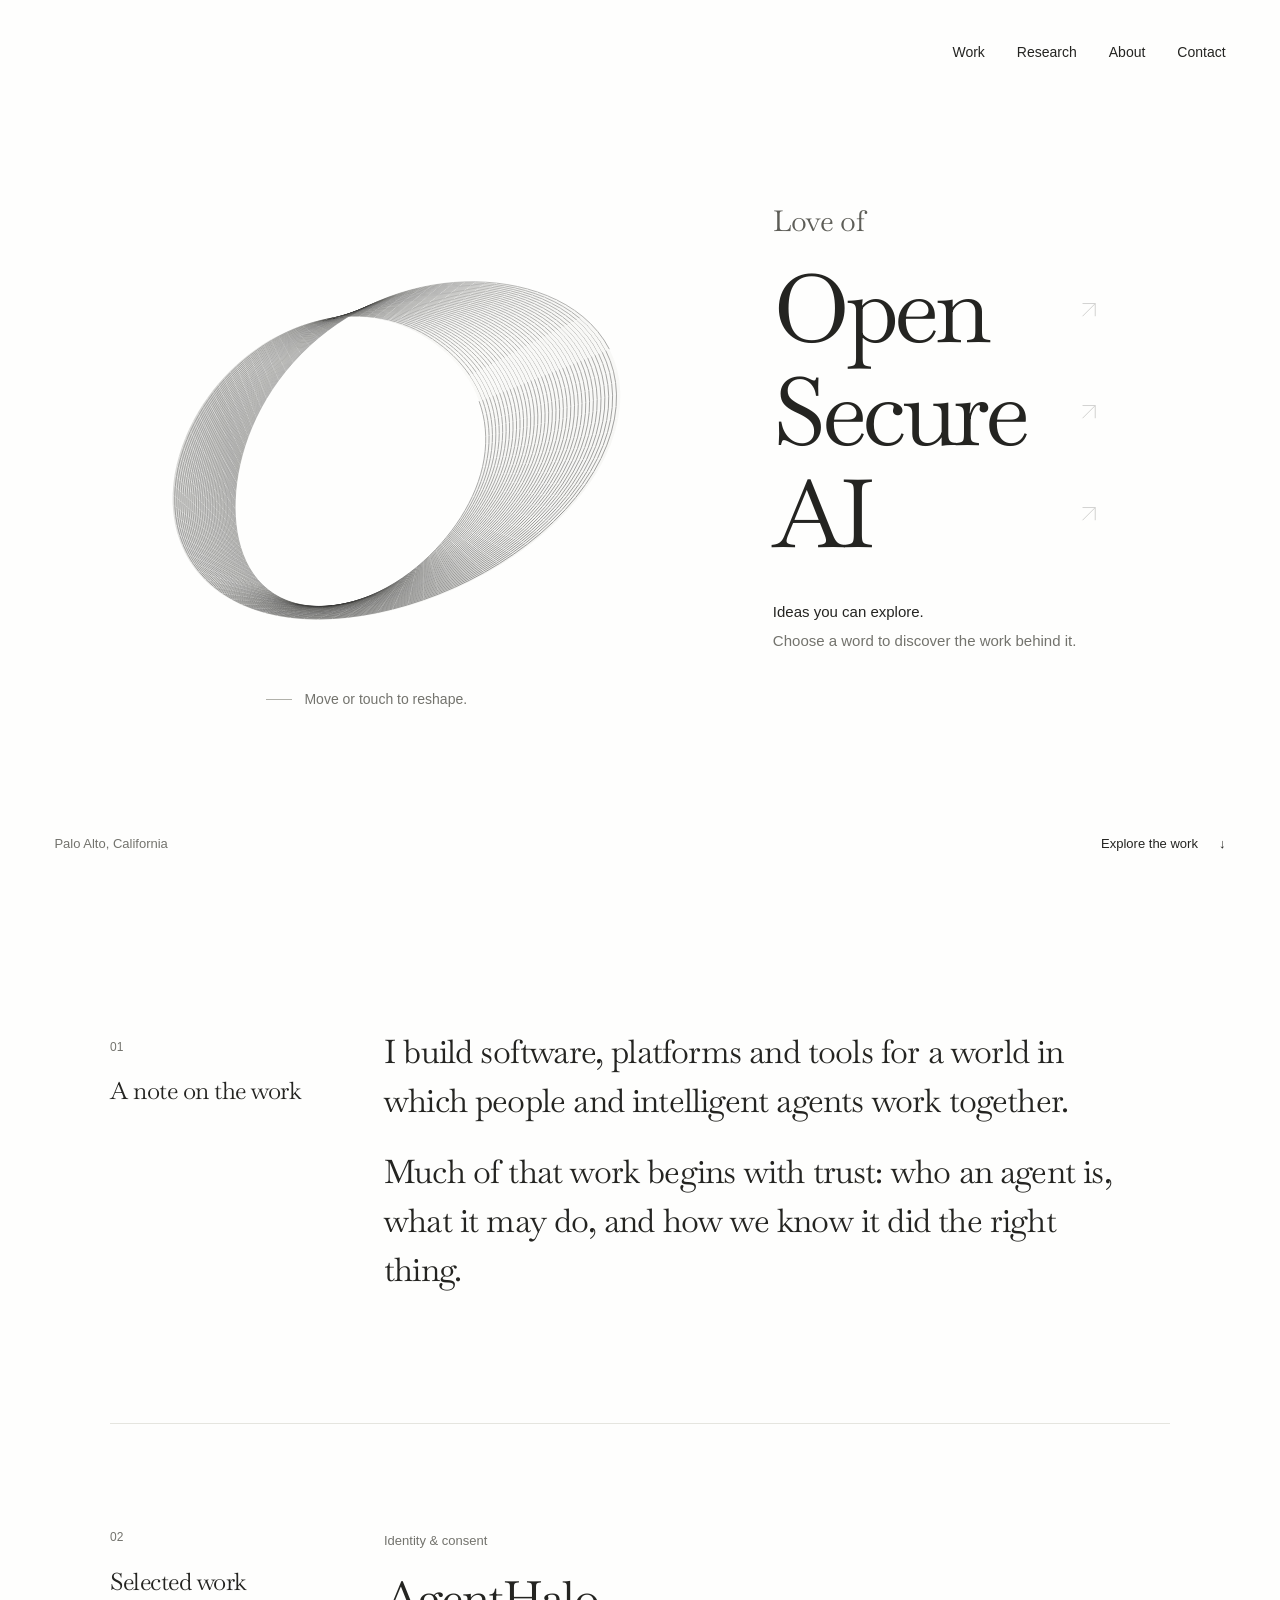
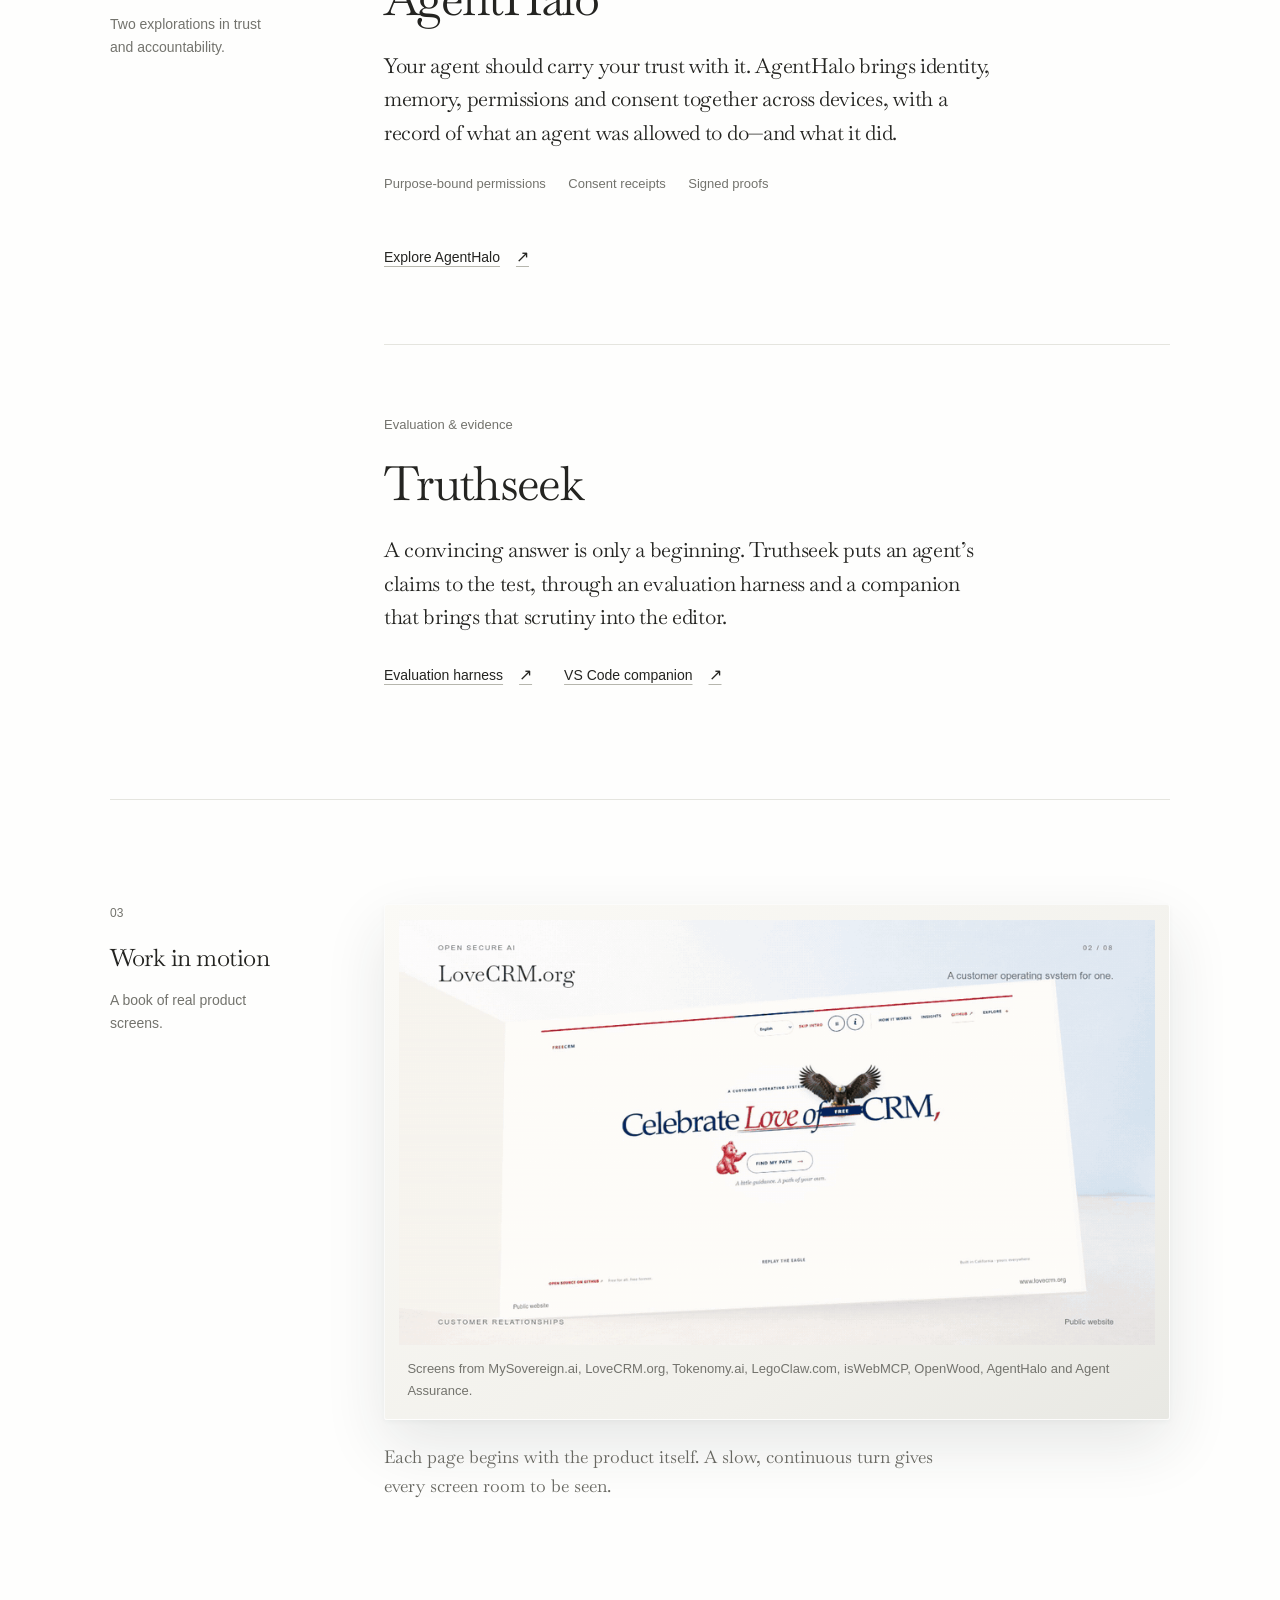
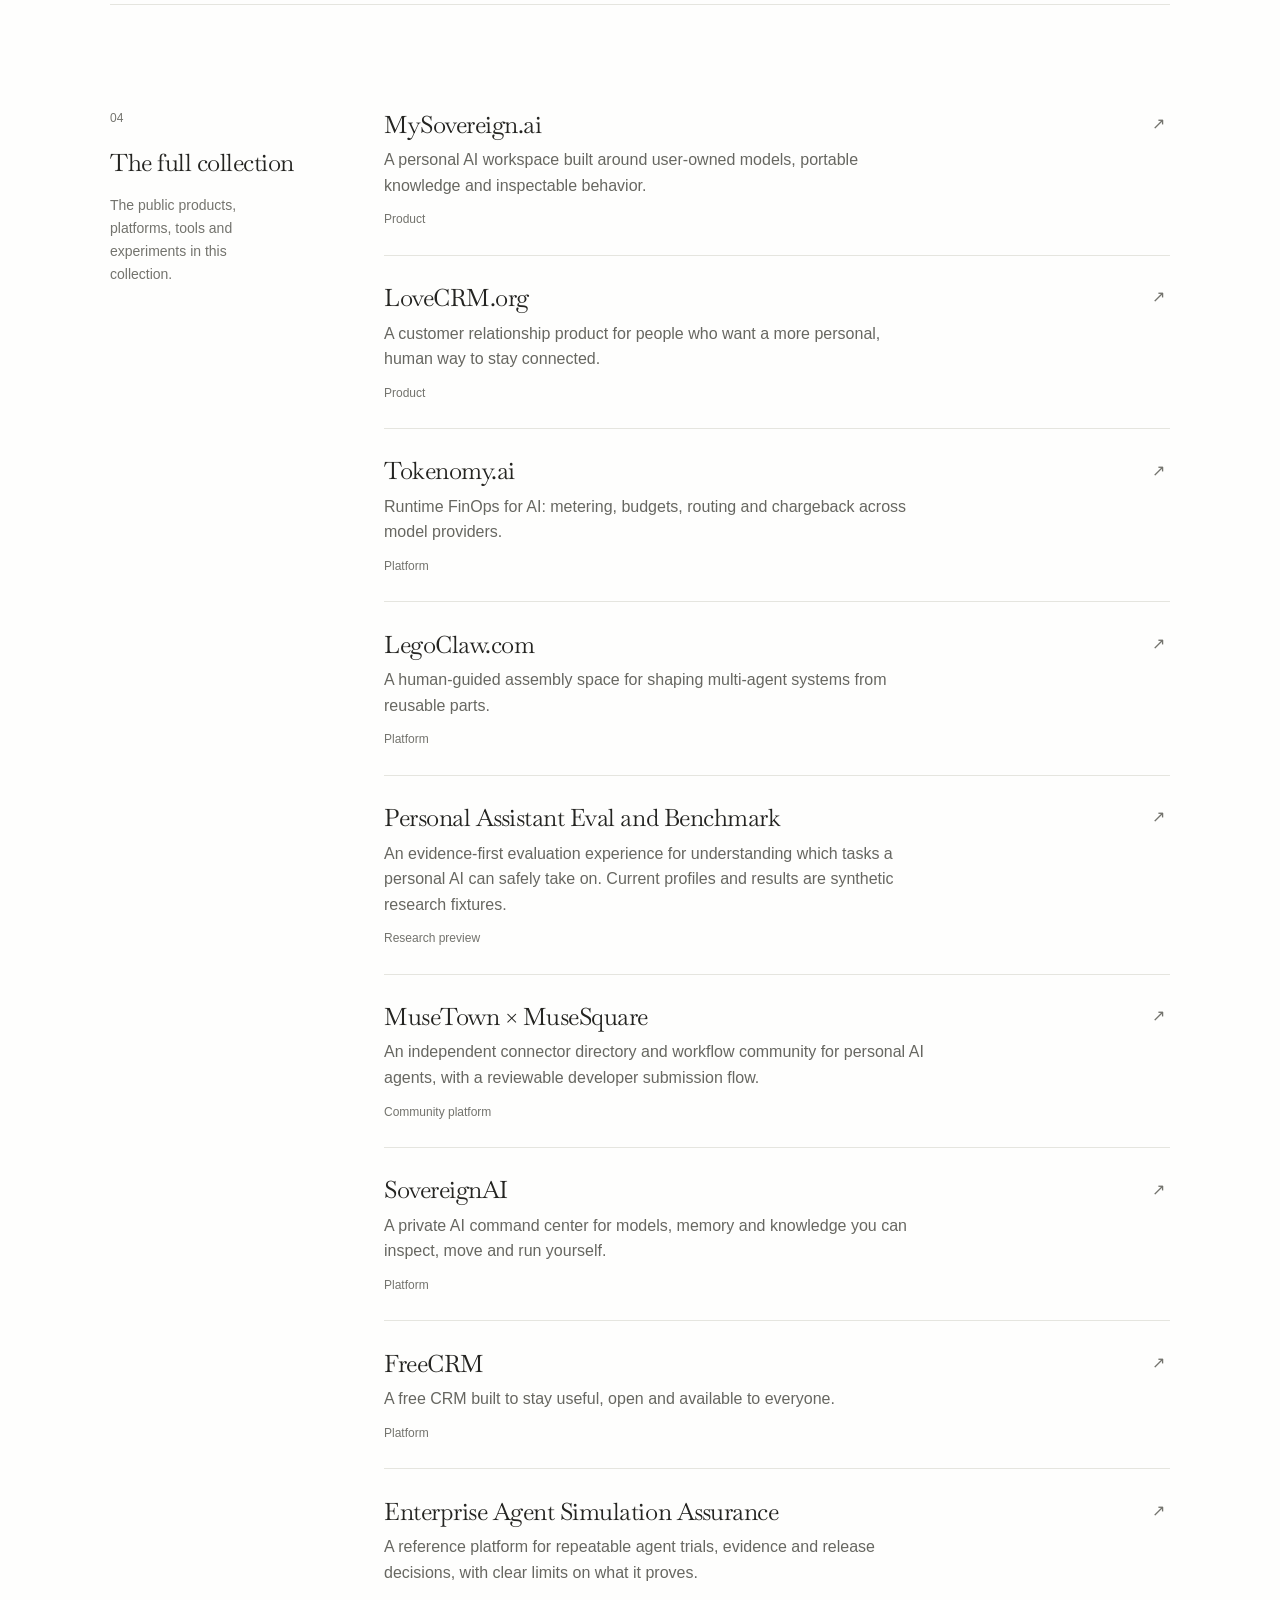
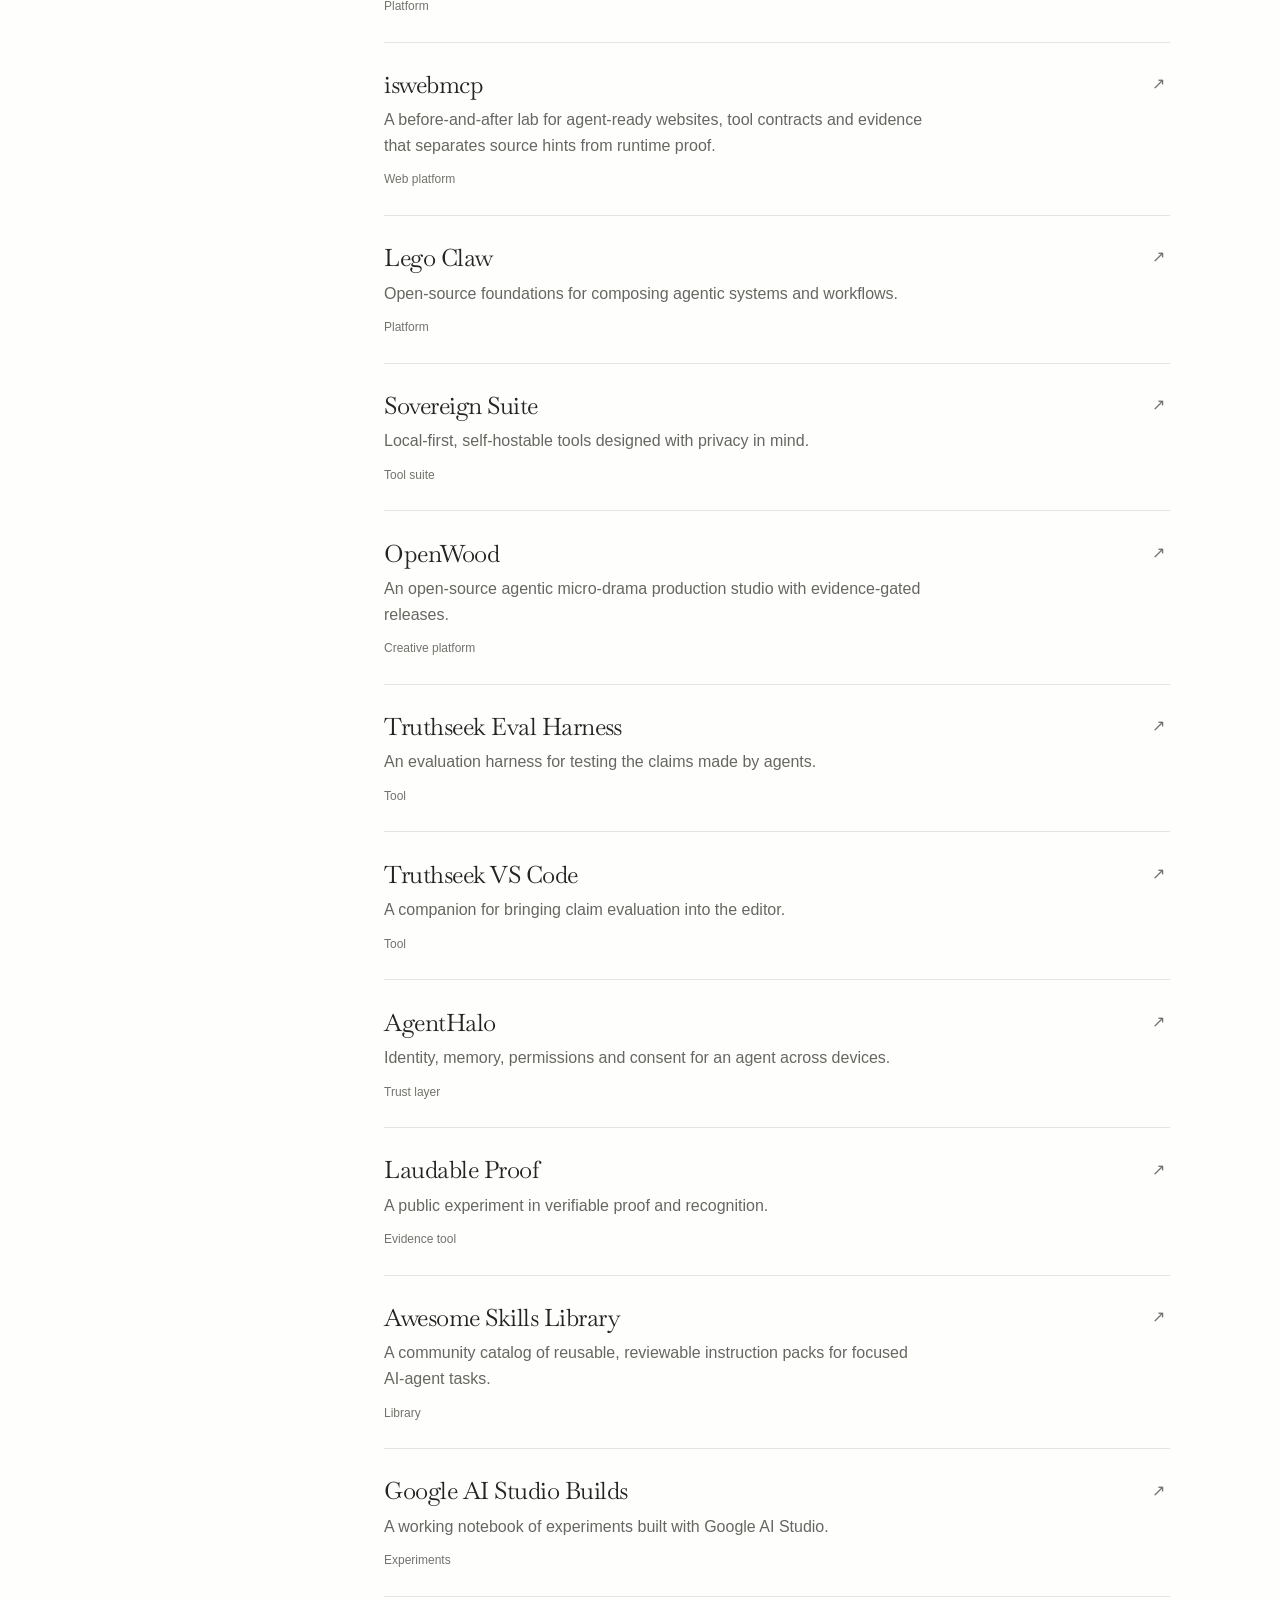
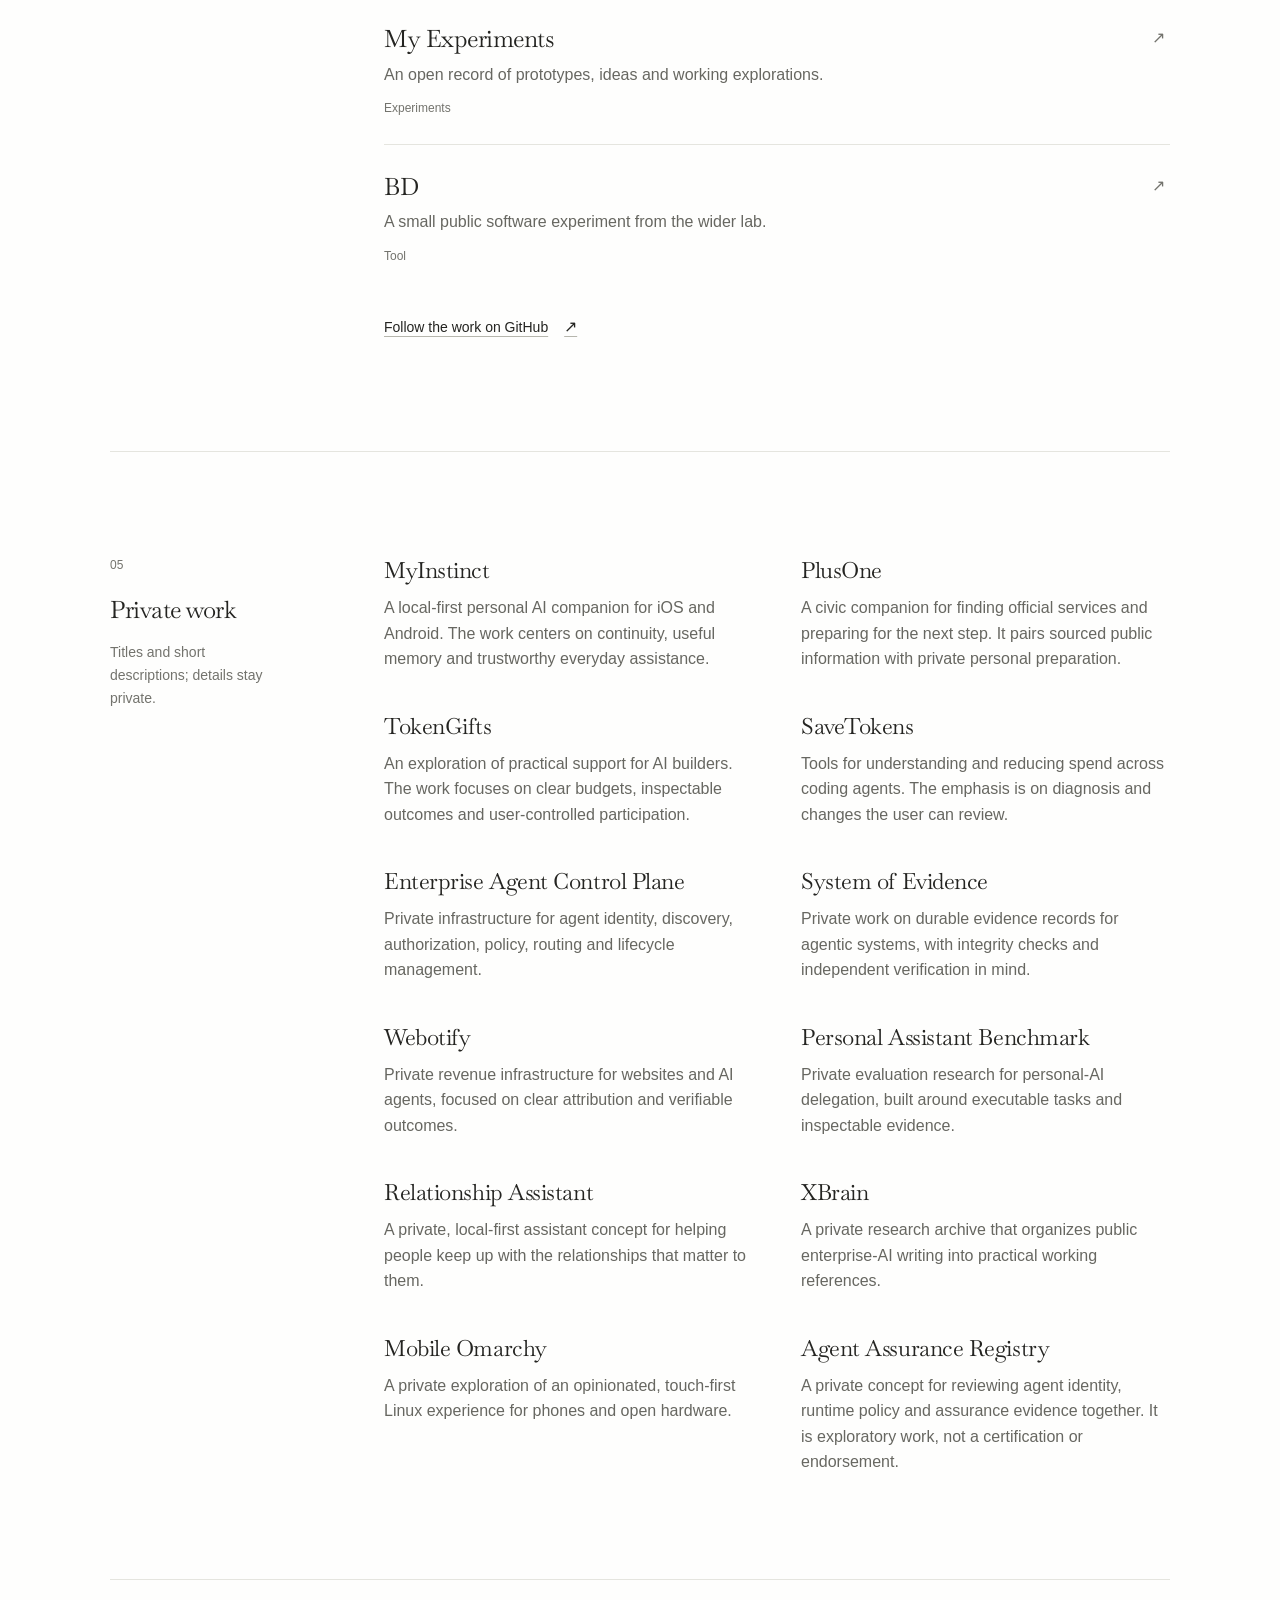
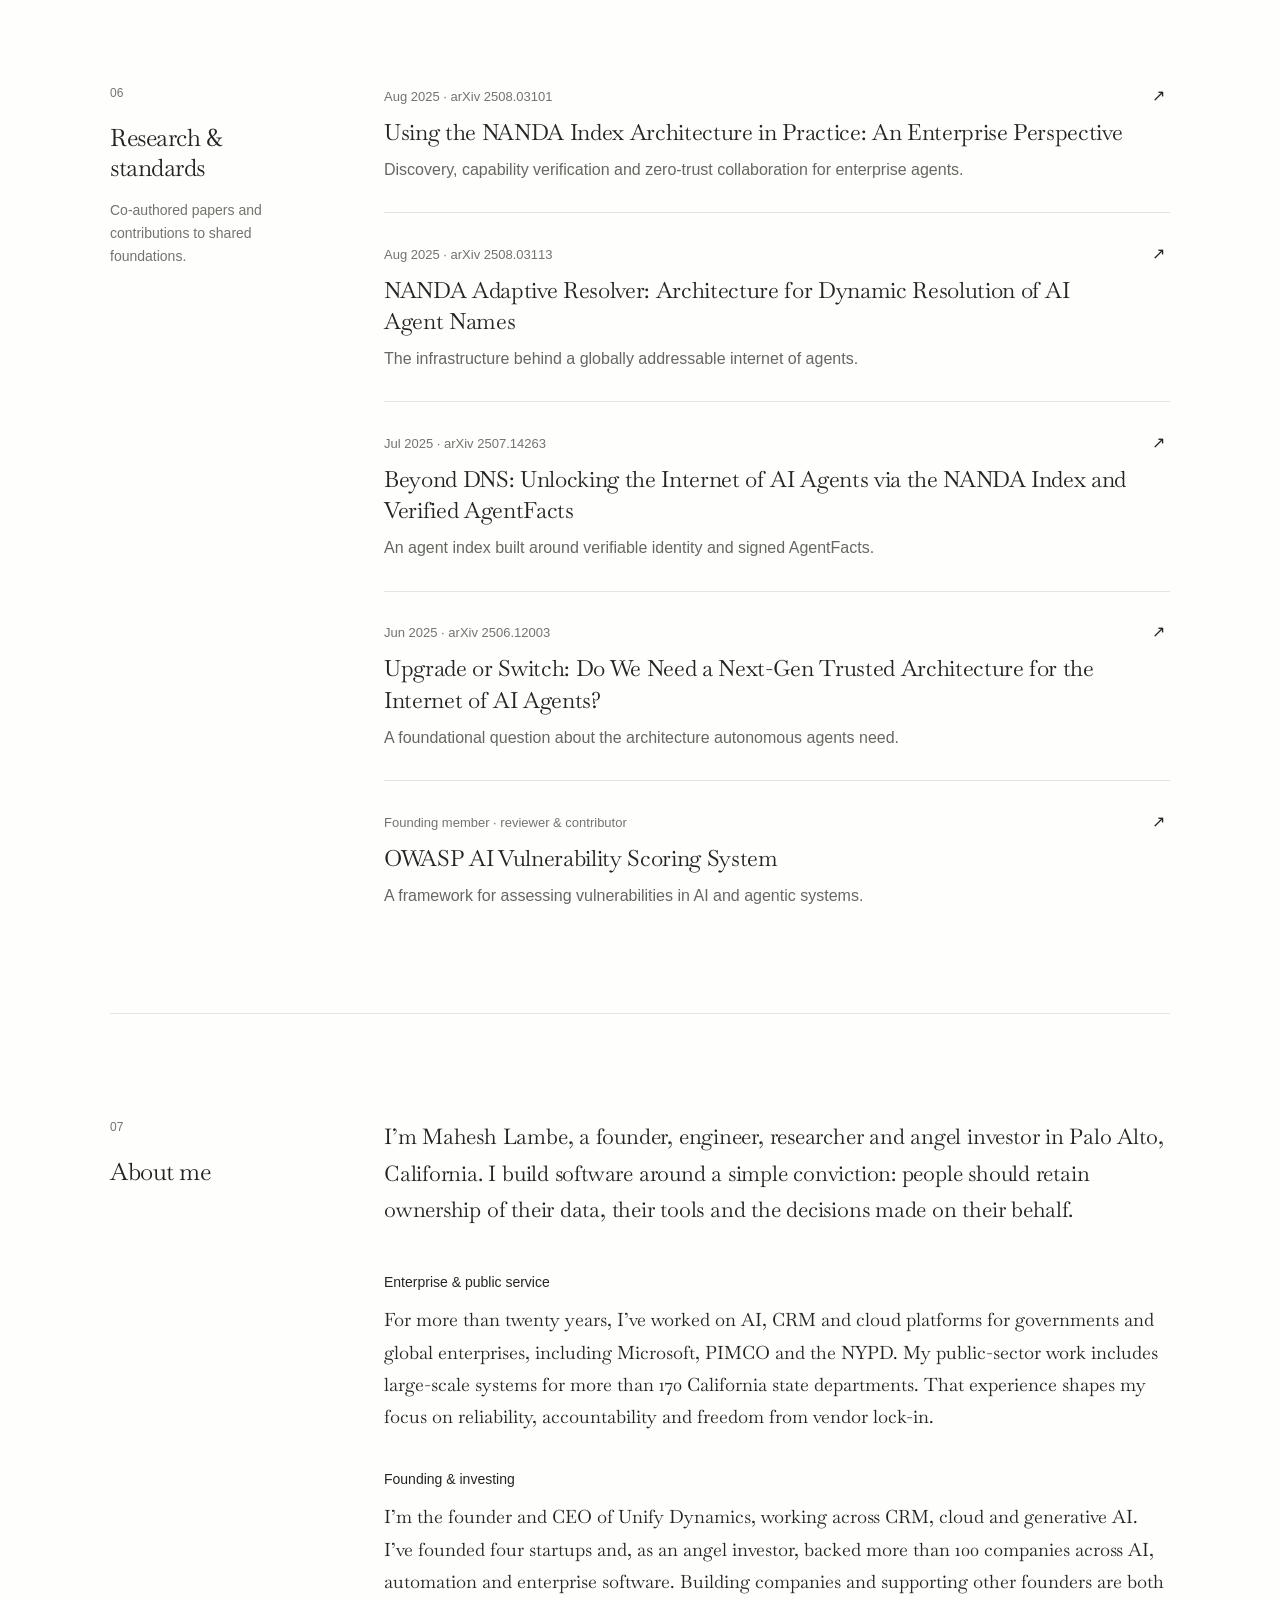
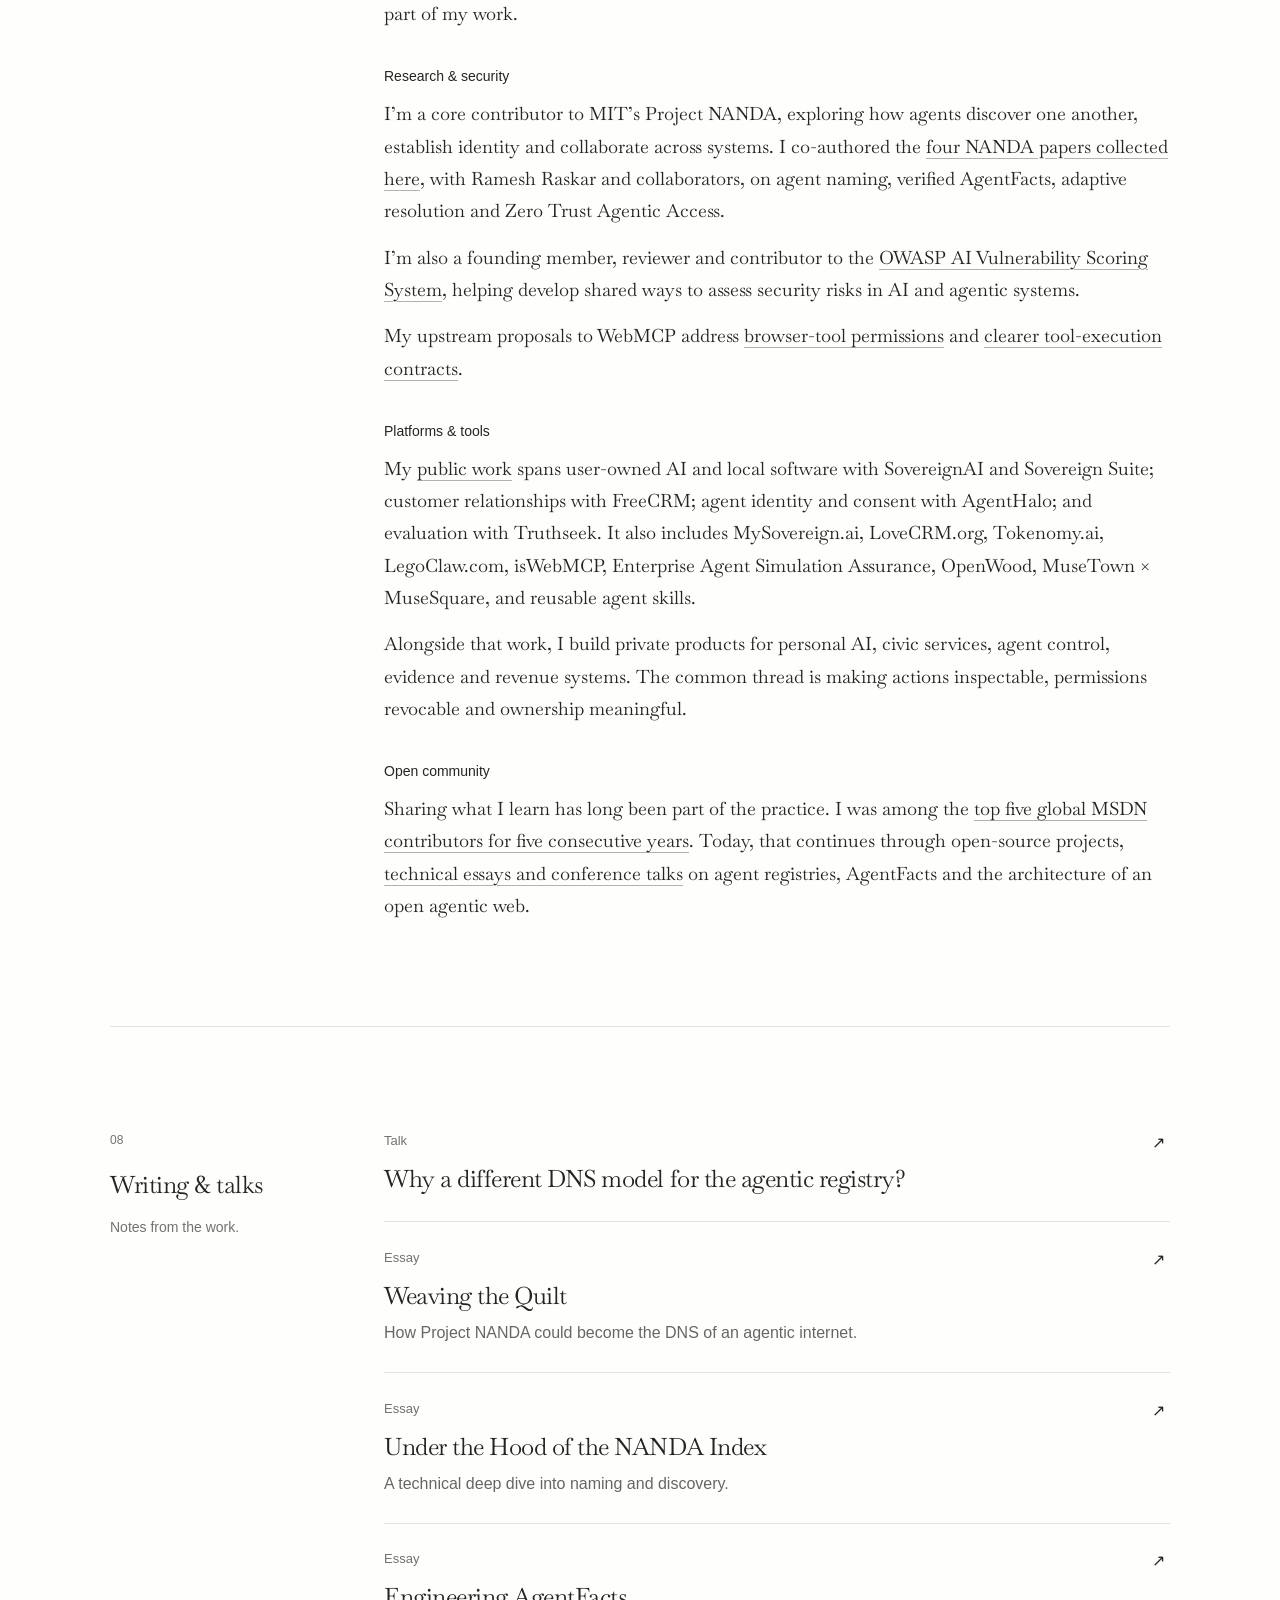
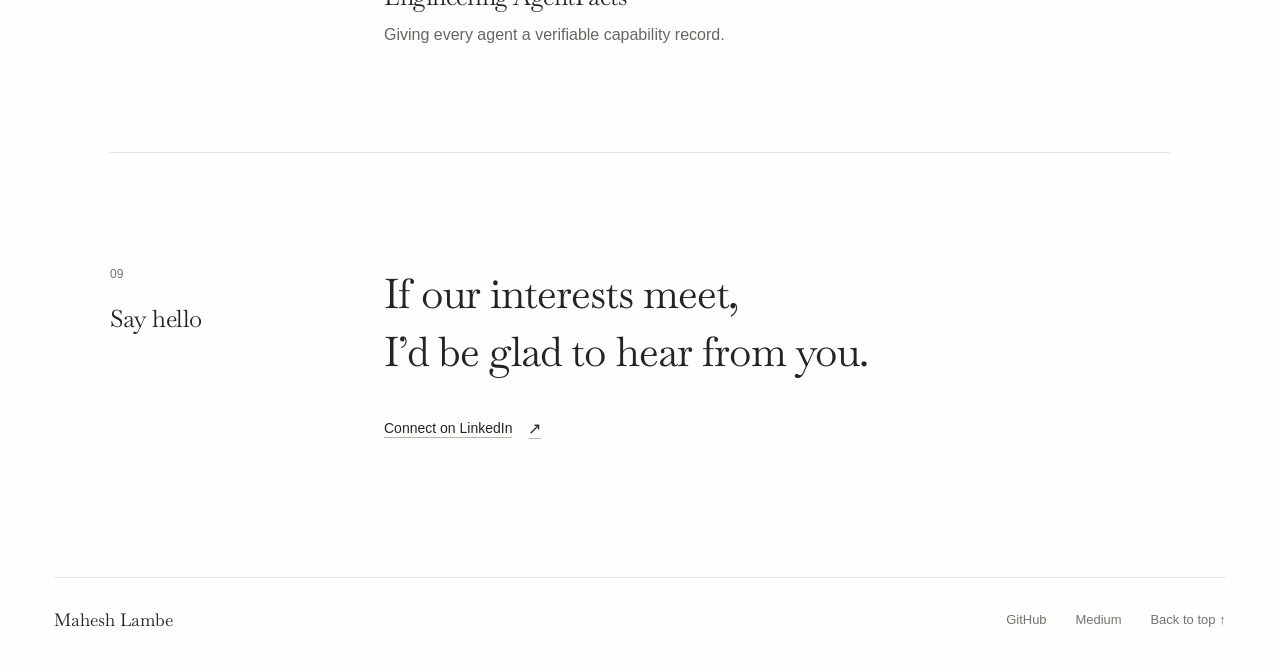
==== commit a2af84bc: "Refresh Open Secure AI portfolio" ====
--- a/index.html
+++ b/index.html
@@ -1,2 +1,2 @@
-<!DOCTYPE html><html lang="en"><head><meta charSet="utf-8"/><meta name="viewport" content="width=device-width, initial-scale=1"/><link rel="stylesheet" href="/_next/static/css/index.CItn4r6j.css" data-rsc-css-href="/_next/static/css/index.CItn4r6j.css" data-precedence="vite-rsc/importer-resources"/><link rel="modulepreload" fetchPriority="low" href="/_next/static/chunks/index-Cg6a4D-J.js"/><script src="/_next/static/chunks/rolldown-runtime-C60lm6uB.js" type="module" async=""></script><script src="/_next/static/chunks/framework-D_rUT4EX.js" type="module" async=""></script><link rel="modulepreload" href="/_next/static/chunks/layout-segment-context-CR3EE8rZ.js" crossorigin=""/><link rel="modulepreload" href="/_next/static/chunks/kinetic-hero-CiSIfBHa.js" crossorigin=""/><title>Love of Open Secure AI — Mahesh Lambe</title><meta name="description" content="Software, platforms and tools for a world in which people and intelligent agents work together. A collection of work by Mahesh Lambe."/><meta property="og:title" content="Love of Open Secure AI"/><meta property="og:description" content="Work, research and other explorations in AI, trust and systems."/><meta property="og:url" content="https://mlmrx.github.io"/><meta property="og:type" content="website"/><meta name="twitter:card" content="summary"/><meta name="twitter:title" content="Love of Open Secure AI"/><meta name="twitter:description" content="Work, research and other explorations in AI, trust and systems."/><link rel="canonical" href="https://mlmrx.github.io"/><link rel="preload" href="/fonts/baskervville-regular.ttf" as="font" type="font/ttf" crossorigin="anonymous"/><script>Object.assign(((self[Symbol.for("vinext.navigationRuntime")]??={bootstrap:{routeManifest:null},functions:{}}).bootstrap.rsc??={rsc:[]}),{params:{},nav:{"pathname":"/","searchParams":[]}})</script><link rel="modulepreload" href="/_next/static/chunks/index-Cg6a4D-J.js" />
-</head><body><a href="#main" class="skip">Skip to content</a><header class="masthead" id="top"><nav aria-label="Main navigation"><a href="#work">Work</a><a href="#research">Research</a><a href="#about">About</a><a href="#connect">Contact</a></nav></header><main id="main"><section class="hero" aria-labelledby="intro"><div class="hero-layout"><div class="form-wrap"><div class="kinetic-form"><svg class="form-fallback" viewBox="-205 -185 410 370" fill="none" stroke="currentColor" stroke-width="0.65" aria-hidden="true" style="opacity:0.7"><path d="M71.68,-28.63 L73.20,-23.90 L74.45,-18.99 L75.40,-13.92 L76.03,-8.71 L76.32,-3.37 L76.26,2.08 L75.83,7.59 L75.03,13.14 L73.87,18.70 L72.35,24.22 L70.49,29.69 L68.30,35.06 L65.80,40.32 L63.01,45.44 L59.97,50.41 L56.68,55.22 L53.17,59.87 L49.46,64.34 L45.54,68.64 L41.45,72.78 L37.16,76.75 L32.70,80.55 L28.05,84.17 L23.23,87.60 L18.22,90.84 L13.04,93.85 L7.70,96.61 L2.20,99.09 L-3.43,101.26 L-9.16,103.07 L-14.95,104.50 L-20.77,105.50 L-26.55,106.04 L-32.26,106.10 L-37.84,105.66 L-43.22,104.71 L-48.37,103.23 L-53.22,101.25 L-57.74,98.78 L-61.89,95.83 L-65.63,92.44 L-68.96,88.64 L-71.85,84.47 L-74.31,79.97 L-76.34,75.17 L-77.95,70.12 L-79.16,64.85 L-79.98,59.38 L-80.42,53.75 L-80.52,47.98 L-80.29,42.08 L-79.74,36.07 L-78.88,29.95 L-77.73,23.73 L-76.28,17.42 L-74.53,11.03 L-72.49,4.56 L-70.13,-1.98 L-67.46,-8.58 L-64.45,-15.22 L-61.10,-21.88 L-57.39,-28.53 L-53.33,-35.16 L-48.90,-41.71 L-44.10,-48.17 L-38.94,-54.48 L-33.43,-60.62 L-27.58,-66.53 L-21.41,-72.18 L-14.95,-77.53 L-8.23,-82.54 L-1.28,-87.17 L5.87,-91.41 L13.17,-95.21 L20.59,-98.57 L28.10,-101.46 L35.65,-103.89 L43.21,-105.84 L50.75,-107.31 L58.25,-108.32 L65.67,-108.86 L73.01,-108.94 L80.24,-108.57 L87.35,-107.77 L94.32,-106.53 L101.15,-104.85 L107.82,-102.74 L114.31,-100.19 L120.59,-97.18 L126.64,-93.71 L132.43,-89.76 L137.90,-85.30 L143.01,-80.32 L147.69,-74.80 L151.87,-68.73 L155.48,-62.10"></path><path d="M75.71,-30.24 L77.27,-25.38 L78.53,-20.33 L79.47,-15.10 L80.06,-9.71 L80.28,-4.18 L80.12,1.45 L79.56,7.16 L78.61,12.92 L77.27,18.67 L75.54,24.40 L73.44,30.05 L70.99,35.61 L68.21,41.04 L65.13,46.32 L61.78,51.43 L58.17,56.36 L54.34,61.10 L50.30,65.65 L46.06,70.01 L41.64,74.18 L37.05,78.16 L32.28,81.94 L27.35,85.53 L22.25,88.92 L16.99,92.08 L11.58,95.01 L6.01,97.67 L0.32,100.03 L-5.49,102.07 L-11.37,103.75 L-17.30,105.03 L-23.22,105.87 L-29.10,106.26 L-34.89,106.16 L-40.51,105.55 L-45.94,104.43 L-51.10,102.79 L-55.95,100.65 L-60.45,98.02 L-64.57,94.92 L-68.28,91.38 L-71.55,87.44 L-74.38,83.14 L-76.76,78.52 L-78.71,73.61 L-80.23,68.46 L-81.34,63.11 L-82.05,57.57 L-82.39,51.88 L-82.38,46.07 L-82.04,40.14 L-81.38,34.11 L-80.42,27.99 L-79.16,21.79 L-77.60,15.52 L-75.76,9.17 L-73.62,2.76 L-71.19,-3.70 L-68.43,-10.21 L-65.36,-16.75 L-61.95,-23.30 L-58.20,-29.83 L-54.10,-36.32 L-49.64,-42.75 L-44.82,-49.06 L-39.66,-55.23 L-34.15,-61.21 L-28.32,-66.97 L-22.18,-72.47 L-15.76,-77.66 L-9.09,-82.52 L-2.19,-87.00 L4.89,-91.08 L12.11,-94.74 L19.44,-97.95 L26.85,-100.70 L34.29,-102.99 L41.74,-104.80 L49.16,-106.15 L56.52,-107.03 L63.80,-107.46 L70.99,-107.43 L78.07,-106.97 L85.02,-106.07 L91.82,-104.75 L98.48,-103.01 L104.97,-100.84 L111.28,-98.24 L117.38,-95.20 L123.26,-91.71 L128.86,-87.76 L134.16,-83.32 L139.10,-78.37 L143.62,-72.90 L147.66,-66.90 L151.13,-60.37"></path><path d="M79.77,-31.86 L81.36,-26.87 L82.63,-21.67 L83.56,-16.28 L84.11,-10.72 L84.27,-5.01 L84.01,0.82 L83.33,6.73 L82.23,12.69 L80.70,18.65 L78.76,24.57 L76.42,30.42 L73.71,36.17 L70.65,41.77 L67.28,47.20 L63.61,52.45 L59.68,57.50 L55.52,62.35 L51.15,66.98 L46.59,71.39 L41.84,75.59 L36.93,79.58 L31.87,83.36 L26.64,86.92 L21.27,90.25 L15.75,93.34 L10.09,96.18 L4.31,98.74 L-1.58,100.98 L-7.56,102.89 L-13.60,104.43 L-19.66,105.56 L-25.71,106.25 L-31.68,106.48 L-37.53,106.21 L-43.21,105.44 L-48.67,104.15 L-53.85,102.35 L-58.70,100.04 L-63.19,97.25 L-67.28,94.00 L-70.94,90.31 L-74.16,86.23 L-76.92,81.80 L-79.24,77.06 L-81.10,72.04 L-82.53,66.80 L-83.54,61.35 L-84.15,55.74 L-84.38,50.00 L-84.26,44.13 L-83.81,38.18 L-83.04,32.13 L-81.96,26.02 L-80.60,19.84 L-78.94,13.60 L-77.00,7.30 L-74.77,0.95 L-72.25,-5.44 L-69.42,-11.86 L-66.28,-18.29 L-62.81,-24.73 L-59.01,-31.14 L-54.87,-37.51 L-50.39,-43.79 L-45.56,-49.96 L-40.39,-55.98 L-34.89,-61.82 L-29.07,-67.42 L-22.96,-72.76 L-16.57,-77.80 L-9.95,-82.50 L-3.11,-86.82 L3.89,-90.75 L11.04,-94.26 L18.28,-97.32 L25.59,-99.93 L32.93,-102.07 L40.26,-103.76 L47.55,-104.98 L54.78,-105.74 L61.92,-106.05 L68.96,-105.92 L75.88,-105.35 L82.67,-104.37 L89.31,-102.97 L95.80,-101.15 L102.11,-98.93 L108.24,-96.29 L114.17,-93.22 L119.86,-89.72 L125.29,-85.76 L130.42,-81.33 L135.20,-76.42 L139.56,-71.01 L143.45,-65.08 L146.80,-58.64"></path><path d="M83.84,-33.49 L85.47,-28.36 L86.76,-23.02 L87.68,-17.47 L88.20,-11.73 L88.29,-5.83 L87.94,0.19 L87.14,6.30 L85.88,12.46 L84.17,18.63 L82.02,24.75 L79.44,30.80 L76.47,36.73 L73.13,42.51 L69.45,48.10 L65.47,53.50 L61.22,58.67 L56.72,63.61 L52.02,68.32 L47.12,72.80 L42.05,77.03 L36.82,81.03 L31.44,84.79 L25.92,88.32 L20.27,91.60 L14.49,94.62 L8.59,97.37 L2.59,99.82 L-3.51,101.95 L-9.67,103.72 L-15.86,105.12 L-22.06,106.10 L-28.21,106.63 L-34.28,106.70 L-40.20,106.26 L-45.94,105.32 L-51.43,103.87 L-56.62,101.90 L-61.48,99.43 L-65.95,96.48 L-70.01,93.07 L-73.63,89.24 L-76.79,85.02 L-79.49,80.46 L-81.73,75.59 L-83.50,70.46 L-84.84,65.12 L-85.75,59.58 L-86.26,53.90 L-86.39,48.09 L-86.16,42.19 L-85.59,36.20 L-84.71,30.14 L-83.53,24.03 L-82.05,17.86 L-80.29,11.65 L-78.25,5.41 L-75.93,-0.88 L-73.32,-7.19 L-70.42,-13.52 L-67.21,-19.85 L-63.68,-26.18 L-59.83,-32.47 L-55.66,-38.70 L-51.14,-44.85 L-46.30,-50.87 L-41.12,-56.74 L-35.63,-62.42 L-29.83,-67.88 L-23.74,-73.06 L-17.40,-77.94 L-10.82,-82.48 L-4.05,-86.65 L2.89,-90.42 L9.96,-93.77 L17.12,-96.69 L24.32,-99.15 L31.55,-101.16 L38.76,-102.70 L45.93,-103.79 L53.03,-104.43 L60.03,-104.63 L66.92,-104.39 L73.68,-103.73 L80.31,-102.65 L86.79,-101.18 L93.10,-99.30 L99.24,-97.01 L105.20,-94.33 L110.95,-91.23 L116.46,-87.71 L121.72,-83.76 L126.68,-79.35 L131.30,-74.47 L135.51,-69.11 L139.26,-63.26 L142.49,-56.91"></path><path d="M87.92,-35.12 L89.60,-29.87 L90.91,-24.38 L91.83,-18.67 L92.31,-12.75 L92.35,-6.67 L91.91,-0.45 L90.98,5.86 L89.57,12.23 L87.68,18.60 L85.31,24.94 L82.50,31.18 L79.26,37.30 L75.64,43.26 L71.65,49.01 L67.35,54.55 L62.77,59.85 L57.94,64.90 L52.89,69.69 L47.66,74.22 L42.25,78.49 L36.70,82.50 L31.01,86.25 L25.19,89.74 L19.26,92.96 L13.21,95.91 L7.07,98.57 L0.84,100.91 L-5.45,102.92 L-11.79,104.57 L-18.15,105.82 L-24.48,106.64 L-30.74,107.02 L-36.90,106.92 L-42.90,106.32 L-48.69,105.21 L-54.21,103.59 L-59.42,101.45 L-64.28,98.82 L-68.73,95.70 L-72.76,92.14 L-76.34,88.15 L-79.44,83.79 L-82.08,79.10 L-84.24,74.11 L-85.93,68.87 L-87.17,63.42 L-87.98,57.80 L-88.39,52.04 L-88.41,46.17 L-88.07,40.22 L-87.39,34.20 L-86.40,28.13 L-85.10,22.02 L-83.52,15.87 L-81.66,9.69 L-79.52,3.49 L-77.10,-2.73 L-74.41,-8.96 L-71.43,-15.20 L-68.15,-21.43 L-64.56,-27.64 L-60.67,-33.81 L-56.45,-39.91 L-51.91,-45.91 L-47.05,-51.79 L-41.87,-57.51 L-36.38,-63.04 L-30.59,-68.33 L-24.54,-73.36 L-18.23,-78.08 L-11.70,-82.46 L-4.99,-86.47 L1.88,-90.08 L8.87,-93.28 L15.93,-96.05 L23.04,-98.36 L30.16,-100.23 L37.26,-101.64 L44.30,-102.60 L51.26,-103.12 L58.12,-103.20 L64.86,-102.85 L71.47,-102.09 L77.94,-100.93 L84.25,-99.37 L90.39,-97.43 L96.36,-95.09 L102.14,-92.37 L107.72,-89.24 L113.06,-85.71 L118.15,-81.76 L122.94,-77.37 L127.40,-72.53 L131.47,-67.23 L135.09,-61.45 L138.19,-55.20"></path><path d="M92.02,-36.75 L93.75,-31.38 L95.09,-25.74 L96.00,-19.87 L96.46,-13.78 L96.43,-7.51 L95.91,-1.10 L94.87,5.42 L93.30,12.00 L91.23,18.58 L88.65,25.12 L85.60,31.57 L82.09,37.88 L78.18,44.01 L73.88,49.94 L69.26,55.62 L64.34,61.05 L59.17,66.20 L53.78,71.07 L48.20,75.66 L42.46,79.96 L36.58,83.98 L30.57,87.72 L24.45,91.18 L18.23,94.35 L11.92,97.22 L5.53,99.78 L-0.92,102.02 L-7.42,103.90 L-13.94,105.41 L-20.45,106.52 L-26.92,107.19 L-33.30,107.41 L-39.55,107.14 L-45.62,106.37 L-51.46,105.09 L-57.02,103.30 L-62.25,100.99 L-67.10,98.19 L-71.54,94.92 L-75.54,91.19 L-79.07,87.06 L-82.12,82.56 L-84.68,77.73 L-86.77,72.61 L-88.37,67.26 L-89.52,61.71 L-90.24,56.00 L-90.54,50.17 L-90.45,44.24 L-90.00,38.24 L-89.21,32.19 L-88.10,26.10 L-86.69,19.99 L-85.00,13.86 L-83.03,7.72 L-80.80,1.56 L-78.29,-4.59 L-75.51,-10.75 L-72.45,-16.90 L-69.10,-23.03 L-65.45,-29.12 L-61.51,-35.16 L-57.25,-41.13 L-52.68,-46.99 L-47.80,-52.73 L-42.62,-58.29 L-37.13,-63.66 L-31.37,-68.80 L-25.34,-73.66 L-19.07,-78.22 L-12.59,-82.43 L-5.94,-86.29 L0.86,-89.74 L7.77,-92.79 L14.74,-95.40 L21.75,-97.57 L28.76,-99.29 L35.74,-100.57 L42.65,-101.40 L49.48,-101.79 L56.20,-101.76 L62.79,-101.31 L69.25,-100.45 L75.55,-99.20 L81.70,-97.57 L87.67,-95.55 L93.47,-93.16 L99.08,-90.40 L104.48,-87.25 L109.66,-83.70 L114.58,-79.75 L119.21,-75.39 L123.51,-70.59 L127.43,-65.34 L130.92,-59.64 L133.91,-53.49"></path><path d="M96.14,-38.40 L97.92,-32.89 L99.28,-27.11 L100.20,-21.08 L100.63,-14.82 L100.56,-8.37 L99.94,-1.75 L98.79,4.97 L97.07,11.76 L94.82,18.56 L92.03,25.31 L88.73,31.96 L84.96,38.47 L80.75,44.78 L76.15,50.87 L71.19,56.71 L65.94,62.26 L60.42,67.52 L54.68,72.47 L48.76,77.12 L42.67,81.46 L36.46,85.49 L30.13,89.21 L23.70,92.63 L17.19,95.75 L10.61,98.54 L3.97,101.01 L-2.71,103.14 L-9.41,104.90 L-16.11,106.27 L-22.79,107.23 L-29.39,107.75 L-35.89,107.80 L-42.23,107.37 L-48.37,106.43 L-54.27,104.98 L-59.86,103.01 L-65.10,100.54 L-69.95,97.57 L-74.37,94.13 L-78.34,90.25 L-81.82,85.96 L-84.82,81.31 L-87.31,76.35 L-89.32,71.11 L-90.84,65.64 L-91.89,59.99 L-92.51,54.19 L-92.70,48.28 L-92.50,42.29 L-91.94,36.24 L-91.04,30.16 L-89.82,24.06 L-88.30,17.94 L-86.50,11.83 L-84.42,5.72 L-82.09,-0.38 L-79.48,-6.48 L-76.61,-12.56 L-73.47,-18.61 L-70.06,-24.64 L-66.35,-30.62 L-62.36,-36.53 L-58.06,-42.36 L-53.46,-48.08 L-48.57,-53.67 L-43.38,-59.08 L-37.90,-64.29 L-32.15,-69.26 L-26.15,-73.96 L-19.92,-78.36 L-13.49,-82.41 L-6.90,-86.10 L-0.17,-89.40 L6.65,-92.29 L13.54,-94.75 L20.45,-96.77 L27.35,-98.35 L34.20,-99.49 L40.99,-100.19 L47.69,-100.46 L54.26,-100.31 L60.71,-99.75 L67.01,-98.79 L73.16,-97.46 L79.14,-95.75 L84.94,-93.67 L90.57,-91.23 L96.01,-88.42 L101.24,-85.25 L106.25,-81.69 L111.00,-77.75 L115.47,-73.41 L119.62,-68.65 L123.41,-63.46 L126.77,-57.84 L129.65,-51.78"></path><path d="M100.27,-40.05 L102.11,-34.42 L103.51,-28.50 L104.43,-22.30 L104.84,-15.87 L104.71,-9.22 L104.02,-2.41 L102.74,4.52 L100.88,11.52 L98.44,18.53 L95.44,25.49 L91.90,32.35 L87.86,39.06 L83.36,45.56 L78.44,51.82 L73.16,57.81 L67.56,63.49 L61.69,68.86 L55.60,73.90 L49.32,78.60 L42.89,82.97 L36.33,87.02 L29.68,90.73 L22.94,94.11 L16.14,97.17 L9.29,99.88 L2.40,102.26 L-4.51,104.27 L-11.43,105.91 L-18.31,107.14 L-25.14,107.95 L-31.89,108.31 L-38.50,108.20 L-44.94,107.60 L-51.15,106.49 L-57.09,104.86 L-62.72,102.72 L-67.97,100.07 L-72.82,96.93 L-77.23,93.33 L-81.16,89.29 L-84.60,84.85 L-87.54,80.06 L-89.96,74.96 L-91.89,69.59 L-93.32,64.01 L-94.29,58.25 L-94.80,52.36 L-94.88,46.37 L-94.58,40.32 L-93.90,34.22 L-92.88,28.11 L-91.55,21.99 L-89.92,15.88 L-88.01,9.78 L-85.83,3.70 L-83.39,-2.35 L-80.69,-8.38 L-77.73,-14.38 L-74.51,-20.35 L-71.03,-26.27 L-67.26,-32.13 L-63.21,-37.92 L-58.88,-43.61 L-54.26,-49.19 L-49.34,-54.62 L-44.14,-59.88 L-38.67,-64.93 L-32.94,-69.74 L-26.97,-74.27 L-20.78,-78.50 L-14.40,-82.39 L-7.87,-85.92 L-1.21,-89.06 L5.53,-91.78 L12.32,-94.09 L19.13,-95.96 L25.92,-97.40 L32.66,-98.40 L39.32,-98.97 L45.88,-99.11 L52.32,-98.85 L58.61,-98.18 L64.76,-97.13 L70.74,-95.71 L76.56,-93.92 L82.20,-91.78 L87.66,-89.29 L92.93,-86.44 L97.99,-83.24 L102.83,-79.68 L107.42,-75.75 L111.74,-71.43 L115.74,-66.71 L119.39,-61.59 L122.63,-56.05 L125.40,-50.09"></path><path d="M104.42,-41.71 L106.32,-35.95 L107.75,-29.88 L108.69,-23.53 L109.08,-16.92 L108.90,-10.09 L108.13,-3.07 L106.74,4.07 L104.73,11.28 L102.11,18.51 L98.90,25.68 L95.11,32.75 L90.80,39.66 L86.00,46.35 L80.76,52.78 L75.15,58.92 L69.20,64.74 L62.98,70.22 L56.52,75.34 L49.89,80.11 L43.11,84.51 L36.21,88.56 L29.23,92.26 L22.17,95.61 L15.08,98.60 L7.95,101.24 L0.80,103.52 L-6.34,105.42 L-13.46,106.93 L-20.53,108.02 L-27.53,108.68 L-34.41,108.88 L-41.14,108.60 L-47.67,107.83 L-53.95,106.54 L-59.95,104.74 L-65.60,102.43 L-70.87,99.60 L-75.72,96.29 L-80.10,92.52 L-84.00,88.32 L-87.40,83.73 L-90.28,78.79 L-92.64,73.55 L-94.48,68.06 L-95.83,62.36 L-96.70,56.50 L-97.11,50.52 L-97.09,44.45 L-96.67,38.33 L-95.88,32.19 L-94.75,26.04 L-93.30,19.91 L-91.55,13.79 L-89.53,7.71 L-87.25,1.67 L-84.70,-4.34 L-81.91,-10.31 L-78.86,-16.23 L-75.56,-22.10 L-72.01,-27.91 L-68.18,-33.65 L-64.08,-39.31 L-59.71,-44.87 L-55.06,-50.30 L-50.12,-55.58 L-44.92,-60.68 L-39.46,-65.57 L-33.74,-70.21 L-27.80,-74.58 L-21.65,-78.65 L-15.32,-82.37 L-8.85,-85.73 L-2.27,-88.71 L4.39,-91.28 L11.09,-93.43 L17.80,-95.15 L24.48,-96.44 L31.10,-97.30 L37.63,-97.74 L44.06,-97.76 L50.35,-97.37 L56.50,-96.60 L62.49,-95.46 L68.32,-93.95 L73.97,-92.08 L79.45,-89.88 L84.74,-87.34 L89.84,-84.46 L94.74,-81.23 L99.41,-77.67 L103.84,-73.74 L108.01,-69.45 L111.87,-64.78 L115.38,-59.71 L118.50,-54.26 L121.17,-48.40"></path><path d="M108.58,-43.37 L110.54,-37.49 L112.02,-31.28 L112.97,-24.77 L113.35,-17.98 L113.13,-10.96 L112.28,-3.74 L110.78,3.61 L108.63,11.04 L105.82,18.48 L102.40,25.88 L98.37,33.16 L93.78,40.27 L88.68,47.15 L83.12,53.76 L77.16,60.06 L70.86,66.01 L64.28,71.59 L57.46,76.80 L50.47,81.63 L43.33,86.07 L36.08,90.13 L28.76,93.82 L21.39,97.13 L14.00,100.06 L6.59,102.62 L-0.82,104.80 L-8.19,106.58 L-15.53,107.96 L-22.78,108.91 L-29.94,109.42 L-36.96,109.46 L-43.80,109.01 L-50.42,108.06 L-56.78,106.60 L-62.83,104.62 L-68.51,102.13 L-73.80,99.13 L-78.64,95.65 L-83.01,91.71 L-86.87,87.35 L-90.22,82.60 L-93.04,77.52 L-95.33,72.14 L-97.10,66.52 L-98.35,60.70 L-99.13,54.73 L-99.43,48.66 L-99.31,42.51 L-98.78,36.33 L-97.87,30.14 L-96.63,23.96 L-95.06,17.80 L-93.20,11.69 L-91.07,5.62 L-88.68,-0.39 L-86.03,-6.35 L-83.14,-12.25 L-80.01,-18.09 L-76.63,-23.87 L-73.00,-29.57 L-69.11,-35.20 L-64.96,-40.73 L-60.55,-46.15 L-55.86,-51.43 L-50.92,-56.56 L-45.71,-61.50 L-40.25,-66.22 L-34.55,-70.70 L-28.64,-74.90 L-22.53,-78.79 L-16.25,-82.35 L-9.84,-85.54 L-3.33,-88.35 L3.25,-90.76 L9.85,-92.75 L16.46,-94.32 L23.03,-95.47 L29.53,-96.19 L35.93,-96.49 L42.22,-96.39 L48.38,-95.89 L54.38,-95.01 L60.21,-93.77 L65.88,-92.17 L71.37,-90.24 L76.69,-87.97 L81.81,-85.38 L86.74,-82.46 L91.47,-79.22 L95.99,-75.65 L100.26,-71.73 L104.28,-67.47 L107.99,-62.84 L111.38,-57.85 L114.38,-52.47 L116.96,-46.72"></path><path d="M112.76,-45.04 L114.79,-39.03 L116.32,-32.68 L117.28,-26.01 L117.66,-19.05 L117.39,-11.84 L116.47,-4.42 L114.86,3.14 L112.56,10.79 L109.58,18.46 L105.94,26.07 L101.66,33.57 L96.80,40.89 L91.39,47.96 L85.51,54.75 L79.21,61.20 L72.55,67.29 L65.60,72.99 L58.42,78.29 L51.05,83.18 L43.55,87.66 L35.95,91.73 L28.30,95.39 L20.60,98.66 L12.90,101.54 L5.21,104.01 L-2.45,106.09 L-10.07,107.76 L-17.61,109.00 L-25.06,109.81 L-32.38,110.16 L-39.54,110.04 L-46.49,109.42 L-53.21,108.30 L-59.64,106.66 L-65.74,104.50 L-71.45,101.83 L-76.75,98.66 L-81.59,95.00 L-85.94,90.89 L-89.77,86.37 L-93.07,81.46 L-95.83,76.23 L-98.05,70.71 L-99.73,64.96 L-100.90,59.03 L-101.58,52.95 L-101.78,46.78 L-101.55,40.56 L-100.90,34.31 L-99.89,28.07 L-98.52,21.85 L-96.84,15.68 L-94.87,9.57 L-92.62,3.52 L-90.12,-2.47 L-87.37,-8.38 L-84.39,-14.21 L-81.16,-19.98 L-77.70,-25.66 L-74.00,-31.26 L-70.05,-36.76 L-65.85,-42.16 L-61.39,-47.44 L-56.68,-52.57 L-51.72,-57.54 L-46.50,-62.32 L-41.05,-66.88 L-35.37,-71.19 L-29.48,-75.22 L-23.42,-78.94 L-17.19,-82.33 L-10.85,-85.35 L-4.41,-88.00 L2.09,-90.24 L8.60,-92.08 L15.11,-93.49 L21.56,-94.49 L27.94,-95.07 L34.22,-95.24 L40.37,-95.01 L46.38,-94.40 L52.24,-93.42 L57.92,-92.08 L63.43,-90.39 L68.76,-88.38 L73.91,-86.06 L78.87,-83.42 L83.64,-80.47 L88.21,-77.21 L92.56,-73.63 L96.68,-69.73 L100.55,-65.49 L104.13,-60.91 L107.38,-55.98 L110.28,-50.69 L112.76,-45.04"></path><path d="M116.96,-46.72 L119.06,-40.59 L120.63,-34.10 L121.63,-27.27 L121.99,-20.13 L121.69,-12.73 L120.69,-5.10 L118.98,2.67 L116.53,10.54 L113.38,18.43 L109.52,26.27 L105.00,33.99 L99.85,41.51 L94.15,48.79 L87.93,55.75 L81.28,62.37 L74.27,68.59 L66.95,74.41 L59.39,79.80 L51.65,84.75 L43.78,89.26 L35.82,93.34 L27.82,96.99 L19.80,100.22 L11.79,103.03 L3.81,105.43 L-4.11,107.40 L-11.97,108.95 L-19.72,110.06 L-27.36,110.72 L-34.84,110.91 L-42.14,110.62 L-49.22,109.83 L-56.03,108.53 L-62.53,106.72 L-68.67,104.38 L-74.42,101.53 L-79.73,98.17 L-84.56,94.34 L-88.89,90.07 L-92.69,85.38 L-95.94,80.32 L-98.64,74.93 L-100.78,69.27 L-102.39,63.39 L-103.47,57.34 L-104.05,51.16 L-104.15,44.89 L-103.80,38.59 L-103.05,32.27 L-101.92,25.98 L-100.44,19.73 L-98.64,13.54 L-96.55,7.42 L-94.19,1.39 L-91.58,-4.56 L-88.73,-10.42 L-85.64,-16.20 L-82.33,-21.88 L-78.79,-27.47 L-75.01,-32.96 L-71.00,-38.34 L-66.74,-43.61 L-62.25,-48.74 L-57.51,-53.72 L-52.53,-58.54 L-47.31,-63.15 L-41.86,-67.54 L-36.20,-71.68 L-30.34,-75.54 L-24.31,-79.09 L-18.14,-82.30 L-11.86,-85.16 L-5.49,-87.64 L0.92,-89.72 L7.34,-91.39 L13.74,-92.66 L20.08,-93.50 L26.34,-93.94 L32.49,-93.98 L38.51,-93.63 L44.38,-92.90 L50.08,-91.81 L55.61,-90.37 L60.97,-88.60 L66.14,-86.52 L71.12,-84.13 L75.92,-81.45 L80.52,-78.46 L84.93,-75.19 L89.13,-71.61 L93.10,-67.72 L96.82,-63.52 L100.26,-58.99 L103.40,-54.12 L106.19,-48.92 L108.58,-43.37"></path><path d="M121.17,-48.40 L123.35,-42.15 L124.98,-35.52 L126.00,-28.53 L126.36,-21.22 L126.02,-13.62 L124.96,-5.79 L123.14,2.20 L120.55,10.29 L117.22,18.41 L113.15,26.47 L108.38,34.41 L102.95,42.15 L96.94,49.62 L90.39,56.77 L83.39,63.55 L76.00,69.92 L68.31,75.85 L60.37,81.32 L52.25,86.34 L44.01,90.89 L35.69,94.98 L27.34,98.62 L18.99,101.80 L10.67,104.55 L2.40,106.86 L-5.79,108.73 L-13.89,110.15 L-21.86,111.13 L-29.69,111.64 L-37.34,111.67 L-44.77,111.22 L-51.97,110.25 L-58.87,108.77 L-65.44,106.77 L-71.64,104.25 L-77.42,101.22 L-82.74,97.69 L-87.57,93.68 L-91.87,89.23 L-95.63,84.38 L-98.83,79.16 L-101.47,73.62 L-103.55,67.82 L-105.07,61.81 L-106.06,55.64 L-106.54,49.35 L-106.53,42.99 L-106.08,36.60 L-105.22,30.22 L-103.97,23.87 L-102.37,17.59 L-100.45,11.38 L-98.25,5.26 L-95.78,-0.76 L-93.05,-6.68 L-90.10,-12.49 L-86.91,-18.20 L-83.51,-23.80 L-79.88,-29.29 L-76.03,-34.67 L-71.96,-39.94 L-67.65,-45.07 L-63.12,-50.06 L-58.35,-54.89 L-53.35,-59.54 L-48.12,-63.99 L-42.68,-68.22 L-37.03,-72.18 L-31.21,-75.87 L-25.22,-79.24 L-19.10,-82.28 L-12.88,-84.96 L-6.59,-87.27 L-0.27,-89.19 L6.06,-90.70 L12.36,-91.81 L18.59,-92.51 L24.73,-92.81 L30.75,-92.71 L36.63,-92.23 L42.36,-91.38 L47.91,-90.18 L53.29,-88.65 L58.49,-86.80 L63.50,-84.65 L68.32,-82.20 L72.96,-79.47 L77.40,-76.46 L81.65,-73.16 L85.69,-69.58 L89.51,-65.71 L93.09,-61.54 L96.41,-57.06 L99.42,-52.26 L102.11,-47.15 L104.42,-41.71"></path><path d="M125.40,-50.09 L127.66,-43.72 L129.35,-36.95 L130.40,-29.80 L130.76,-22.31 L130.39,-14.52 L129.26,-6.49 L127.34,1.72 L124.62,10.03 L121.10,18.38 L116.82,26.67 L111.80,34.83 L106.09,42.79 L99.76,50.46 L92.88,57.80 L85.52,64.74 L77.77,71.26 L69.69,77.31 L61.37,82.88 L52.86,87.95 L44.24,92.54 L35.56,96.64 L26.85,100.26 L18.17,103.41 L9.53,106.09 L0.97,108.31 L-7.49,110.07 L-15.83,111.37 L-24.02,112.21 L-32.04,112.57 L-39.86,112.44 L-47.44,111.81 L-54.75,110.68 L-61.74,109.02 L-68.38,106.83 L-74.63,104.13 L-80.44,100.91 L-85.77,97.20 L-90.59,93.02 L-94.88,88.39 L-98.60,83.37 L-101.75,77.99 L-104.33,72.30 L-106.33,66.36 L-107.77,60.22 L-108.67,53.92 L-109.05,47.52 L-108.94,41.07 L-108.38,34.59 L-107.40,28.15 L-106.03,21.75 L-104.32,15.43 L-102.29,9.20 L-99.96,3.07 L-97.38,-2.93 L-94.54,-8.82 L-91.48,-14.58 L-88.20,-20.23 L-84.70,-25.75 L-80.99,-31.14 L-77.07,-36.41 L-72.93,-41.55 L-68.57,-46.55 L-63.99,-51.39 L-59.19,-56.07 L-54.17,-60.56 L-48.94,-64.85 L-43.51,-68.90 L-37.88,-72.69 L-32.08,-76.20 L-26.14,-79.39 L-20.07,-82.26 L-13.92,-84.77 L-7.70,-86.90 L-1.46,-88.65 L4.77,-90.00 L10.96,-90.95 L17.08,-91.50 L23.10,-91.66 L28.99,-91.43 L34.74,-90.82 L40.32,-89.86 L45.73,-88.55 L50.95,-86.93 L55.99,-84.99 L60.84,-82.77 L65.51,-80.26 L69.98,-77.49 L74.27,-74.44 L78.36,-71.13 L82.25,-67.55 L85.92,-63.70 L89.36,-59.56 L92.55,-55.14 L95.46,-50.41 L98.04,-45.38 L100.27,-40.05"></path><path d="M129.65,-51.78 L132.00,-45.29 L133.74,-38.38 L134.83,-31.08 L135.20,-23.41 L134.80,-15.43 L133.61,-7.19 L131.59,1.24 L128.73,9.78 L125.04,18.35 L120.54,26.88 L115.27,35.27 L109.28,43.44 L102.63,51.32 L95.41,58.85 L87.69,65.96 L79.56,72.62 L71.09,78.79 L62.38,84.45 L53.48,89.59 L44.48,94.22 L35.42,98.33 L26.36,101.93 L17.33,105.03 L8.38,107.65 L-0.48,109.78 L-9.22,111.43 L-17.80,112.61 L-26.21,113.31 L-34.42,113.51 L-42.41,113.22 L-50.13,112.42 L-57.55,111.10 L-64.64,109.26 L-71.36,106.89 L-77.65,104.00 L-83.49,100.60 L-88.83,96.71 L-93.65,92.34 L-97.91,87.55 L-101.60,82.35 L-104.70,76.81 L-107.21,70.97 L-109.14,64.89 L-110.50,58.61 L-111.30,52.19 L-111.58,45.68 L-111.37,39.13 L-110.70,32.57 L-109.60,26.05 L-108.12,19.60 L-106.28,13.24 L-104.13,6.99 L-101.69,0.87 L-98.99,-5.12 L-96.05,-10.98 L-92.88,-16.70 L-89.50,-22.27 L-85.90,-27.71 L-82.11,-33.01 L-78.11,-38.17 L-73.91,-43.18 L-69.50,-48.04 L-64.88,-52.74 L-60.05,-57.27 L-55.01,-61.59 L-49.77,-65.71 L-44.34,-69.58 L-38.74,-73.20 L-32.97,-76.53 L-27.07,-79.55 L-21.06,-82.23 L-14.96,-84.57 L-8.82,-86.53 L-2.67,-88.11 L3.47,-89.30 L9.56,-90.09 L15.56,-90.49 L21.46,-90.50 L27.22,-90.13 L32.83,-89.40 L38.27,-88.32 L43.53,-86.91 L48.60,-85.19 L53.49,-83.17 L58.18,-80.88 L62.68,-78.31 L67.00,-75.49 L71.13,-72.42 L75.06,-69.10 L78.80,-65.52 L82.33,-61.69 L85.64,-57.59 L88.70,-53.22 L91.50,-48.56 L93.99,-43.62 L96.14,-38.40"></path><path d="M133.91,-53.49 L136.35,-46.88 L138.16,-39.83 L139.29,-32.36 L139.67,-24.52 L139.25,-16.35 L137.99,-7.90 L135.88,0.75 L132.88,9.52 L129.02,18.33 L124.30,27.08 L118.78,35.70 L112.50,44.10 L105.54,52.19 L97.98,59.91 L89.89,67.19 L81.37,74.00 L72.52,80.29 L63.40,86.05 L54.12,91.26 L44.72,95.92 L35.28,100.04 L25.86,103.62 L16.49,106.68 L7.20,109.23 L-1.95,111.27 L-10.96,112.81 L-19.79,113.86 L-28.43,114.42 L-36.83,114.47 L-44.99,114.01 L-52.85,113.03 L-60.39,111.54 L-67.58,109.51 L-74.36,106.95 L-80.70,103.88 L-86.57,100.29 L-91.92,96.21 L-96.73,91.66 L-100.97,86.69 L-104.62,81.33 L-107.67,75.63 L-110.12,69.63 L-111.97,63.40 L-113.24,56.99 L-113.96,50.44 L-114.14,43.82 L-113.82,37.17 L-113.03,30.53 L-111.82,23.94 L-110.22,17.44 L-108.27,11.04 L-106.00,4.77 L-103.44,-1.36 L-100.62,-7.34 L-97.57,-13.16 L-94.29,-18.83 L-90.81,-24.34 L-87.12,-29.70 L-83.24,-34.90 L-79.17,-39.95 L-74.90,-44.83 L-70.44,-49.56 L-65.77,-54.11 L-60.91,-58.47 L-55.86,-62.64 L-50.62,-66.58 L-45.19,-70.28 L-39.60,-73.72 L-33.87,-76.87 L-28.01,-79.70 L-22.05,-82.21 L-16.02,-84.37 L-9.96,-86.15 L-3.89,-87.56 L2.16,-88.59 L8.14,-89.22 L14.03,-89.46 L19.80,-89.33 L25.43,-88.83 L30.91,-87.97 L36.20,-86.77 L41.32,-85.26 L46.24,-83.44 L50.97,-81.34 L55.50,-78.98 L59.85,-76.36 L64.00,-73.50 L67.97,-70.40 L71.76,-67.06 L75.35,-63.49 L78.74,-59.68 L81.92,-55.61 L84.86,-51.30 L87.54,-46.72 L89.94,-41.87 L92.02,-36.75"></path><path d="M138.19,-55.20 L140.72,-48.47 L142.61,-41.28 L143.78,-33.66 L144.17,-25.64 L143.73,-17.27 L142.42,-8.62 L140.21,0.25 L137.08,9.25 L133.04,18.30 L128.11,27.29 L122.34,36.15 L115.77,44.77 L108.49,53.07 L100.58,60.98 L92.12,68.44 L83.22,75.40 L73.96,81.82 L64.45,87.67 L54.76,92.95 L44.97,97.65 L35.14,101.77 L25.35,105.34 L15.63,108.35 L6.02,110.83 L-3.44,112.78 L-12.73,114.21 L-21.81,115.13 L-30.67,115.54 L-39.27,115.43 L-47.60,114.80 L-55.60,113.65 L-63.26,111.97 L-70.54,109.76 L-77.39,107.02 L-83.78,103.75 L-89.68,99.97 L-95.04,95.70 L-99.84,90.98 L-104.05,85.83 L-107.66,80.30 L-110.66,74.43 L-113.05,68.28 L-114.83,61.90 L-116.01,55.35 L-116.63,48.68 L-116.71,41.95 L-116.29,35.20 L-115.39,28.47 L-114.07,21.82 L-112.35,15.26 L-110.27,8.82 L-107.88,2.53 L-105.20,-3.61 L-102.27,-9.57 L-99.10,-15.36 L-95.72,-20.98 L-92.13,-26.43 L-88.35,-31.70 L-84.39,-36.81 L-80.24,-41.74 L-75.91,-46.50 L-71.39,-51.09 L-66.68,-55.49 L-61.79,-59.70 L-56.72,-63.69 L-51.47,-67.46 L-46.05,-70.99 L-40.48,-74.24 L-34.77,-77.21 L-28.96,-79.86 L-23.05,-82.19 L-17.09,-84.16 L-11.10,-85.77 L-5.12,-87.01 L0.83,-87.87 L6.70,-88.34 L12.48,-88.43 L18.13,-88.15 L23.63,-87.51 L28.97,-86.53 L34.12,-85.21 L39.09,-83.59 L43.86,-81.68 L48.43,-79.50 L52.81,-77.07 L57.00,-74.39 L61.00,-71.49 L64.81,-68.36 L68.45,-65.02 L71.89,-61.45 L75.15,-57.66 L78.19,-53.64 L81.02,-49.38 L83.60,-44.88 L85.91,-40.12 L87.92,-35.12"></path><path d="M142.49,-56.91 L145.12,-50.07 L147.08,-42.74 L148.30,-34.97 L148.71,-26.77 L148.26,-18.21 L146.89,-9.34 L144.59,-0.25 L141.33,8.99 L137.12,18.27 L131.97,27.51 L125.94,36.60 L119.09,45.45 L111.48,53.96 L103.22,62.08 L94.38,69.71 L85.09,76.82 L75.43,83.37 L65.50,89.32 L55.41,94.66 L45.21,99.40 L35.00,103.54 L24.83,107.08 L14.75,110.05 L4.81,112.45 L-4.96,114.31 L-14.52,115.63 L-23.86,116.41 L-32.94,116.67 L-41.74,116.41 L-50.24,115.61 L-58.39,114.28 L-66.16,112.41 L-73.53,110.01 L-80.46,107.08 L-86.90,103.62 L-92.82,99.65 L-98.19,95.20 L-102.98,90.29 L-107.17,84.96 L-110.74,79.25 L-113.68,73.22 L-116.00,66.91 L-117.70,60.39 L-118.81,53.70 L-119.33,46.91 L-119.31,40.06 L-118.78,33.21 L-117.77,26.40 L-116.33,19.67 L-114.49,13.05 L-112.30,6.58 L-109.78,0.26 L-106.98,-5.88 L-103.93,-11.83 L-100.65,-17.59 L-97.16,-23.16 L-93.47,-28.54 L-89.60,-33.73 L-85.55,-38.74 L-81.32,-43.56 L-76.92,-48.19 L-72.35,-52.64 L-67.60,-56.89 L-62.68,-60.93 L-57.58,-64.76 L-52.33,-68.36 L-46.92,-71.70 L-41.37,-74.77 L-35.69,-77.55 L-29.92,-80.02 L-24.07,-82.16 L-18.17,-83.96 L-12.26,-85.39 L-6.36,-86.45 L-0.52,-87.14 L5.25,-87.45 L10.92,-87.39 L16.44,-86.96 L21.82,-86.18 L27.01,-85.07 L32.03,-83.64 L36.84,-81.91 L41.46,-79.91 L45.88,-77.65 L50.10,-75.15 L54.14,-72.42 L57.98,-69.48 L61.65,-66.33 L65.13,-62.97 L68.43,-59.41 L71.55,-55.65 L74.47,-51.67 L77.18,-47.47 L79.66,-43.04 L81.89,-38.38 L83.84,-33.49"></path><path d="M146.80,-58.64 L149.54,-51.68 L151.57,-44.22 L152.85,-36.28 L153.28,-27.91 L152.82,-19.15 L151.41,-10.07 L149.02,-0.75 L145.62,8.72 L141.24,18.24 L135.88,27.72 L129.60,37.05 L122.45,46.13 L114.52,54.87 L105.90,63.19 L96.68,71.00 L86.99,78.27 L76.92,84.94 L66.58,90.99 L56.07,96.40 L45.47,101.18 L34.86,105.32 L24.31,108.85 L13.87,111.77 L3.59,114.10 L-6.49,115.86 L-16.34,117.06 L-25.93,117.71 L-35.24,117.82 L-44.24,117.40 L-52.91,116.43 L-61.20,114.91 L-69.10,112.86 L-76.56,110.27 L-83.55,107.14 L-90.04,103.49 L-95.99,99.33 L-101.36,94.68 L-106.14,89.59 L-110.31,84.08 L-113.84,78.20 L-116.73,72.00 L-118.98,65.54 L-120.61,58.86 L-121.63,52.04 L-122.06,45.12 L-121.93,38.16 L-121.29,31.20 L-120.17,24.30 L-118.61,17.50 L-116.65,10.83 L-114.34,4.31 L-111.70,-2.02 L-108.78,-8.17 L-105.61,-14.11 L-102.22,-19.84 L-98.61,-25.36 L-94.82,-30.68 L-90.85,-35.78 L-86.72,-40.69 L-82.42,-45.40 L-77.95,-49.90 L-73.32,-54.20 L-68.53,-58.30 L-63.57,-62.18 L-58.46,-65.84 L-53.20,-69.26 L-47.80,-72.42 L-42.26,-75.31 L-36.62,-77.90 L-30.89,-80.19 L-25.10,-82.14 L-19.27,-83.75 L-13.43,-85.00 L-7.62,-85.89 L-1.87,-86.41 L3.79,-86.55 L9.34,-86.33 L14.74,-85.76 L19.98,-84.85 L25.04,-83.60 L29.91,-82.06 L34.58,-80.22 L39.05,-78.13 L43.32,-75.79 L47.39,-73.22 L51.26,-70.44 L54.96,-67.46 L58.47,-64.28 L61.81,-60.92 L64.97,-57.37 L67.95,-53.63 L70.75,-49.69 L73.35,-45.55 L75.74,-41.20 L77.88,-36.64 L79.77,-31.86"></path><path d="M151.13,-60.37 L153.97,-53.29 L156.10,-45.69 L157.43,-37.60 L157.89,-29.05 L157.42,-20.10 L155.96,-10.81 L153.49,-1.26 L149.97,8.45 L145.41,18.22 L139.84,27.94 L133.30,37.51 L125.86,46.83 L117.60,55.79 L108.61,64.31 L99.02,72.31 L88.92,79.74 L78.43,86.54 L67.67,92.69 L56.74,98.17 L45.72,102.99 L34.71,107.14 L23.78,110.64 L12.97,113.51 L2.36,115.77 L-8.04,117.43 L-18.18,118.51 L-28.03,119.03 L-37.57,118.99 L-46.77,118.40 L-55.61,117.25 L-64.05,115.56 L-72.06,113.31 L-79.61,110.53 L-86.68,107.20 L-93.21,103.36 L-99.19,99.00 L-104.57,94.17 L-109.34,88.88 L-113.48,83.19 L-116.97,77.14 L-119.80,70.77 L-121.99,64.15 L-123.54,57.33 L-124.47,50.36 L-124.80,43.31 L-124.58,36.23 L-123.83,29.18 L-122.59,22.19 L-120.91,15.32 L-118.83,8.59 L-116.40,2.03 L-113.64,-4.33 L-110.60,-10.48 L-107.31,-16.41 L-103.80,-22.11 L-100.08,-27.59 L-96.19,-32.83 L-92.13,-37.86 L-87.90,-42.66 L-83.52,-47.25 L-78.99,-51.63 L-74.30,-55.79 L-69.47,-59.73 L-64.48,-63.45 L-59.35,-66.93 L-54.08,-70.17 L-48.68,-73.15 L-43.17,-75.85 L-37.56,-78.26 L-31.87,-80.35 L-26.13,-82.11 L-20.37,-83.54 L-14.61,-84.61 L-8.89,-85.32 L-3.24,-85.66 L2.31,-85.65 L7.74,-85.27 L13.02,-84.55 L18.14,-83.50 L23.06,-82.13 L27.79,-80.46 L32.31,-78.52 L36.63,-76.33 L40.74,-73.91 L44.65,-71.28 L48.38,-68.45 L51.92,-65.43 L55.28,-62.23 L58.47,-58.87 L61.50,-55.33 L64.35,-51.62 L67.03,-47.72 L69.53,-43.64 L71.82,-39.37 L73.89,-34.91 L75.71,-30.24"></path><path d="M155.48,-62.10 L158.44,-54.91 L160.65,-47.18 L162.04,-38.93 L162.54,-30.21 L162.06,-21.05 L160.57,-11.55 L158.01,-1.78 L154.36,8.17 L149.64,18.19 L143.85,28.16 L137.06,37.98 L129.32,47.54 L120.72,56.72 L111.37,65.45 L101.39,73.64 L90.88,81.23 L79.97,88.16 L68.78,94.41 L57.42,99.97 L45.98,104.82 L34.56,108.98 L23.24,112.46 L12.06,115.28 L1.10,117.46 L-9.61,119.03 L-20.04,119.99 L-30.16,120.37 L-39.93,120.17 L-49.33,119.41 L-58.34,118.08 L-66.93,116.20 L-75.06,113.77 L-82.70,110.79 L-89.84,107.27 L-96.42,103.22 L-102.42,98.67 L-107.81,93.65 L-112.57,88.17 L-116.67,82.30 L-120.12,76.07 L-122.90,69.53 L-125.02,62.75 L-126.49,55.78 L-127.33,48.67 L-127.57,41.49 L-127.25,34.30 L-126.39,27.14 L-125.03,20.06 L-123.24,13.11 L-121.04,6.32 L-118.47,-0.28 L-115.59,-6.66 L-112.43,-12.82 L-109.02,-18.74 L-105.39,-24.41 L-101.57,-29.83 L-97.57,-35.01 L-93.41,-39.96 L-89.10,-44.66 L-84.64,-49.13 L-80.04,-53.38 L-75.30,-57.39 L-70.42,-61.18 L-65.40,-64.73 L-60.25,-68.04 L-54.98,-71.10 L-49.58,-73.89 L-44.09,-76.40 L-38.51,-78.61 L-32.87,-80.51 L-27.18,-82.09 L-21.49,-83.33 L-15.81,-84.21 L-10.18,-84.74 L-4.63,-84.91 L0.82,-84.73 L6.14,-84.20 L11.29,-83.33 L16.27,-82.13 L21.06,-80.64 L25.64,-78.86 L30.02,-76.81 L34.18,-74.53 L38.15,-72.03 L41.91,-69.33 L45.48,-66.45 L48.87,-63.39 L52.09,-60.18 L55.14,-56.81 L58.03,-53.28 L60.75,-49.60 L63.32,-45.75 L65.71,-41.74 L67.91,-37.55 L69.90,-33.18 L71.68,-28.63"></path></svg><canvas class="form-canvas" aria-hidden="true"></canvas></div><p class="form-hint" aria-hidden="true"><span></span>Move or touch to reshape.</p></div><div class="hero-copy"><h1 id="intro"><span class="hero-prefix">Love of</span> <span class="hero-words"><a href="#library" class="" aria-label="Open — The public collection">Open<!-- --> <svg class="word-arrow" viewBox="0 0 24 24" fill="none" stroke="currentColor" stroke-width="1" aria-hidden="true"><path d="M5 19 19 5M5 5h14v14"></path></svg></a><a href="#selected" class="" aria-label="Secure — Trust, in practice">Secure<!-- --> <svg class="word-arrow" viewBox="0 0 24 24" fill="none" stroke="currentColor" stroke-width="1" aria-hidden="true"><path d="M5 19 19 5M5 5h14v14"></path></svg></a><a href="#research" class="" aria-label="AI — Research &amp; standards">AI<!-- --> <svg class="word-arrow" viewBox="0 0 24 24" fill="none" stroke="currentColor" stroke-width="1" aria-hidden="true"><path d="M5 19 19 5M5 5h14v14"></path></svg></a></span></h1><div class="hero-note"><p class="hero-note-label">Ideas you can explore.</p><p>Choose a word to discover the work behind it.</p></div></div></div><div class="hero-bottom"><span>Palo Alto, California</span><a href="#work">Explore the work <span aria-hidden="true">↓</span></a></div></section><section id="work" class="section opening-note" aria-label="Introduction to the work"><div class="section-heading"><span class="section-number" aria-hidden="true">01</span><h2>A note on the work</h2></div><div class="section-content"><p>I build software, platforms and tools for a world in which people and intelligent agents work together.</p><p>Much of that work begins with trust: who an agent is, what it may do, and how we know it did the right thing.</p></div></section><section id="selected" class="section" aria-label="Selected work"><div class="section-heading"><span class="section-number" aria-hidden="true">02</span><h2>Selected work</h2><p>Two explorations in trust and accountability.</p></div><div class="projects"><article class="project"><div class="project-top"><span class="eyebrow">Identity &amp; consent</span></div><h3>AgentHalo</h3><p>Your agent should carry your trust with it. AgentHalo brings identity, memory, permissions and consent together across devices, with a record of what an agent was allowed to do—and what it did.</p><div class="project-detail"><span>Purpose-bound permissions</span><span>Consent receipts</span><span>Signed proofs</span></div><a href="https://github.com/mlmrx/AgentHalo" class="text-link">Explore AgentHalo <span aria-hidden="true" class="arrow">↗</span></a></article><article class="project"><div class="project-top"><span class="eyebrow">Evaluation &amp; evidence</span></div><h3>Truthseek</h3><p>A convincing answer is only a beginning. Truthseek puts an agent’s claims to the test, through an evaluation harness and a companion that brings that scrutiny into the editor.</p><div class="project-links"><a href="https://github.com/mlmrx/truthseek-eval-harness" class="text-link">Evaluation harness <span aria-hidden="true" class="arrow">↗</span></a><a href="https://github.com/mlmrx/truthseek-vscode" class="text-link">VS Code companion <span aria-hidden="true" class="arrow">↗</span></a></div></article></div></section><section id="library" class="section library" aria-label="Public work catalogue"><div class="section-heading"><span class="section-number" aria-hidden="true">03</span><h2>The full collection</h2><p>Public platforms, tools and experiments.</p></div><div class="work-index"><a class="work-row" href="https://github.com/mlmrx/SovereignAI"><div><h3>SovereignAI</h3><p>User-owned models, data and runtime for a more sovereign AI stack.</p><span class="paper-meta">Platform</span></div><span aria-hidden="true" class="arrow">↗</span></a><a class="work-row" href="https://github.com/mlmrx/FreeCRM"><div><h3>FreeCRM</h3><p>A free CRM built to stay useful, open and available to everyone.</p><span class="paper-meta">Platform</span></div><span aria-hidden="true" class="arrow">↗</span></a><a class="work-row" href="https://github.com/mlmrx/enterprise-agent-simulation-assurance-platform"><div><h3>Enterprise Agent Simulation Assurance</h3><p>Deterministic simulation, evidence and release assurance for enterprise agents.</p><span class="paper-meta">Platform</span></div><span aria-hidden="true" class="arrow">↗</span></a><a class="work-row" href="https://iswebmcp.com"><div><h3>iswebmcp</h3><p>A public home for asking whether a site is ready for WebMCP.</p><span class="paper-meta">Web platform</span></div><span aria-hidden="true" class="arrow">↗</span></a><a class="work-row" href="https://github.com/mlmrx/lego-claw-platform"><div><h3>Lego Claw</h3><p>Composable building blocks for agentic systems and workflows.</p><span class="paper-meta">Platform</span></div><span aria-hidden="true" class="arrow">↗</span></a><a class="work-row" href="https://github.com/mlmrx/sovereign-suite"><div><h3>Sovereign Suite</h3><p>Local-first, self-hostable tools designed with privacy in mind.</p><span class="paper-meta">Tool suite</span></div><span aria-hidden="true" class="arrow">↗</span></a><a class="work-row" href="https://github.com/mlmrx/OpenWood"><div><h3>OpenWood</h3><p>An open-source agentic micro-drama production studio with evidence-gated releases.</p><span class="paper-meta">Creative platform</span></div><span aria-hidden="true" class="arrow">↗</span></a><a class="work-row" href="https://github.com/mlmrx/truthseek-eval-harness"><div><h3>Truthseek Eval Harness</h3><p>An evaluation harness for testing the claims made by agents.</p><span class="paper-meta">Tool</span></div><span aria-hidden="true" class="arrow">↗</span></a><a class="work-row" href="https://github.com/mlmrx/truthseek-vscode"><div><h3>Truthseek VS Code</h3><p>A companion for bringing claim evaluation into the editor.</p><span class="paper-meta">Tool</span></div><span aria-hidden="true" class="arrow">↗</span></a><a class="work-row" href="https://github.com/mlmrx/AgentHalo"><div><h3>AgentHalo</h3><p>Identity, memory, permissions and consent for an agent across devices.</p><span class="paper-meta">Trust layer</span></div><span aria-hidden="true" class="arrow">↗</span></a><a class="work-row" href="https://github.com/mlmrx/laudable-proof"><div><h3>Laudable Proof</h3><p>A public experiment in verifiable proof and recognition.</p><span class="paper-meta">Evidence tool</span></div><span aria-hidden="true" class="arrow">↗</span></a><a class="work-row" href="https://github.com/mlmrx/awesome-skills-library"><div><h3>Awesome Skills Library</h3><p>A curated library for discovering reusable AI skills.</p><span class="paper-meta">Library</span></div><span aria-hidden="true" class="arrow">↗</span></a><a class="work-row" href="https://github.com/mlmrx/GoogleAIStudioBuilds"><div><h3>Google AI Studio Builds</h3><p>A working notebook of experiments built with Google AI Studio.</p><span class="paper-meta">Experiments</span></div><span aria-hidden="true" class="arrow">↗</span></a><a class="work-row" href="https://github.com/mlmrx/MyExperiments"><div><h3>My Experiments</h3><p>An open record of prototypes, ideas and working explorations.</p><span class="paper-meta">Experiments</span></div><span aria-hidden="true" class="arrow">↗</span></a><a class="work-row" href="https://github.com/mlmrx/BD"><div><h3>BD</h3><p>A small public software experiment from the wider lab.</p><span class="paper-meta">Tool</span></div><span aria-hidden="true" class="arrow">↗</span></a><div class="collection-end"><a class="text-link" href="https://github.com/mlmrx">Follow the work on GitHub <span aria-hidden="true" class="arrow">↗</span></a></div></div></section><section id="private-work" class="section private-work" aria-label="Private work"><div class="section-heading"><span class="section-number" aria-hidden="true">04</span><h2>Private work</h2><p>A few words on work that remains private.</p></div><div class="private-index"><article class="private-row"><h3>Verified revenue infrastructure</h3><p>Private systems for making revenue operations more trustworthy, traceable and easier to verify.</p></article><article class="private-row"><h3>Sovereign AI systems</h3><p>Private product work around user-owned models, data and runtime infrastructure.</p></article><article class="private-row"><h3>Enterprise agent control planes</h3><p>Private infrastructure for agent policy, permissions, deployment and operational control.</p></article><article class="private-row"><h3>Evidence systems</h3><p>Private tools for testing claims, preserving provenance and creating audit-ready records.</p></article><article class="private-row"><h3>Agentic commerce</h3><p>Private protocol and product work for safer transactions between people, agents and businesses.</p></article></div></section><section id="research" class="section research" aria-label="Research and standards"><div class="section-heading"><span class="section-number" aria-hidden="true">05</span><h2>Research &amp; standards</h2><p>Co-authored papers and contributions to shared foundations.</p></div><div class="paper-list"><a class="paper" href="https://arxiv.org/abs/2508.03101"><div><span class="paper-meta">Aug 2025<!-- --> · arXiv <!-- -->2508.03101</span><h3>Using the NANDA Index Architecture in Practice: An Enterprise Perspective</h3><p>Discovery, capability verification and zero-trust collaboration for enterprise agents.</p></div><span aria-hidden="true" class="arrow">↗</span></a><a class="paper" href="https://arxiv.org/abs/2508.03113"><div><span class="paper-meta">Aug 2025<!-- --> · arXiv <!-- -->2508.03113</span><h3>NANDA Adaptive Resolver: Architecture for Dynamic Resolution of AI Agent Names</h3><p>The infrastructure behind a globally addressable internet of agents.</p></div><span aria-hidden="true" class="arrow">↗</span></a><a class="paper" href="https://arxiv.org/abs/2507.14263"><div><span class="paper-meta">Jul 2025<!-- --> · arXiv <!-- -->2507.14263</span><h3>Beyond DNS: Unlocking the Internet of AI Agents via the NANDA Index and Verified AgentFacts</h3><p>An agent index built around verifiable identity and signed AgentFacts.</p></div><span aria-hidden="true" class="arrow">↗</span></a><a class="paper" href="https://arxiv.org/abs/2506.12003"><div><span class="paper-meta">Jun 2025<!-- --> · arXiv <!-- -->2506.12003</span><h3>Upgrade or Switch: Do We Need a Next-Gen Trusted Architecture for the Internet of AI Agents?</h3><p>A foundational question about the architecture autonomous agents need.</p></div><span aria-hidden="true" class="arrow">↗</span></a><a class="paper" href="https://aivss.owasp.org/"><div><span class="paper-meta">Founding member · reviewer &amp; contributor</span><h3>OWASP AI Vulnerability Scoring System</h3><p>A framework for assessing vulnerabilities in AI and agentic systems.</p></div><span aria-hidden="true" class="arrow">↗</span></a></div></section><section id="about" class="section about" aria-label="About Mahesh"><div class="section-heading"><span class="section-number" aria-hidden="true">06</span><h2>About me</h2></div><div class="about-content"><p>I’m Mahesh Lambe, a founder, engineer, researcher and angel investor in Palo Alto, California. I build software around a simple conviction: people should retain ownership of their data, their tools and the decisions made on their behalf.</p><div class="about-chapters"><div class="about-chapter"><h3>Enterprise &amp; public service</h3><p>For more than twenty years, I’ve worked on AI, CRM and cloud platforms for governments and global enterprises, including Microsoft, PIMCO and the NYPD. My public-sector work includes large-scale systems for more than 170 California state departments. That experience shapes my focus on reliability, accountability and freedom from vendor lock-in.</p></div><div class="about-chapter"><h3>Founding &amp; investing</h3><p>I’m the founder and CEO of Unify Dynamics, working across CRM, cloud and generative AI. I’ve founded four startups and, as an angel investor, backed more than 100 companies across AI, automation and enterprise software. Building companies and supporting other founders are both part of my work.</p></div><div class="about-chapter"><h3>Research &amp; security</h3><p>I’m a core contributor to MIT’s Project NANDA, exploring how agents discover one another, establish identity and collaborate across systems. I co-authored the<!-- --> <a href="#research">four NANDA papers collected here</a>, with Ramesh Raskar and collaborators, on agent naming, verified AgentFacts, adaptive resolution and Zero Trust Agentic Access.</p><p>I’m also a founding member, reviewer and contributor to the<!-- --> <a href="https://aivss.owasp.org/">OWASP AI Vulnerability Scoring System</a>, helping develop shared ways to assess security risks in AI and agentic systems.</p><p>My upstream proposals to WebMCP address<!-- --> <a href="https://github.com/webmachinelearning/webmcp/pull/275">browser-tool permissions</a> <!-- -->and<!-- --> <a href="https://github.com/webmachinelearning/webmcp/pull/279">clearer tool-execution contracts</a>.</p></div><div class="about-chapter"><h3>Platforms &amp; tools</h3><p>My <a href="#library">public work</a> spans user-owned AI and local software with SovereignAI and Sovereign Suite; customer relationships with FreeCRM; agent identity and consent with AgentHalo; and evaluation with Truthseek. It also includes iswebmcp, Enterprise Agent Simulation Assurance, Lego Claw, OpenWood’s creative tools, and reusable agent skills.</p><p>Alongside that work, I build private systems for verified revenue, sovereign AI, enterprise agent control, evidence and agentic commerce. The common thread is making actions inspectable, permissions revocable and ownership meaningful.</p></div><div class="about-chapter"><h3>Open community</h3><p>Sharing what I learn has long been part of the practice. I was among the<!-- --> <a href="https://www.linkedin.com/posts/projectnanda_for-20-years-hes-been-on-the-front-lines-activity-7349113287264935938-EvRw">top five global MSDN contributors for five consecutive years</a>. Today, that continues through open-source projects,<!-- --> <a href="#writing">technical essays and conference talks</a> <!-- -->on agent registries, AgentFacts and the architecture of an open agentic web.</p></div></div></div></section><section id="writing" class="section writing" aria-label="Writing and talks"><div class="section-heading"><span class="section-number" aria-hidden="true">07</span><h2>Writing &amp; talks</h2><p>Notes from the work.</p></div><div class="writing-list"><a href="https://www.youtube.com/watch?v=RD9ANgSvSZE" class="writing-item"><span class="paper-meta">Talk</span><h3>Why a different DNS model for the agentic registry?</h3><span aria-hidden="true" class="arrow">↗</span></a><a class="writing-item" href="https://medium.com/@maheshlambe/weaving-the-quilt-how-project-nanda-could-become-the-dns-of-an-agentic-internet-ba49107974b7"><span class="paper-meta">Essay</span><h3>Weaving the Quilt</h3><p>How Project NANDA could become the DNS of an agentic internet.</p><span aria-hidden="true" class="arrow">↗</span></a><a class="writing-item" href="https://medium.com/@maheshlambe/deep-dive-series-on-project-nanda-4c1d0eb3b332"><span class="paper-meta">Essay</span><h3>Under the Hood of the NANDA Index</h3><p>A technical deep dive into naming and discovery.</p><span aria-hidden="true" class="arrow">↗</span></a><a class="writing-item" href="https://medium.com/@maheshlambe/deep-dive-project-nanda-building-the-agentic-web-part-2-engineering-agent-facts-ea5874d09572"><span class="paper-meta">Essay</span><h3>Engineering AgentFacts</h3><p>Giving every agent a verifiable capability record.</p><span aria-hidden="true" class="arrow">↗</span></a></div></section><section id="connect" class="section contact" aria-label="Contact"><div class="section-heading"><span class="section-number" aria-hidden="true">08</span><h2>Say hello</h2></div><div class="section-content"><p>If our interests meet,<br/>I’d be glad to hear from you.</p><a class="text-link" href="https://www.linkedin.com/in/maheshlambe">Connect on LinkedIn <span aria-hidden="true" class="arrow">↗</span></a></div></section></main><footer><a href="#top" class="footer-name">Mahesh Lambe</a><div><a href="https://github.com/mlmrx">GitHub</a><a href="https://medium.com/@maheshlambe">Medium</a><a href="#top">Back to top ↑</a></div></footer><script type="module" src="/_next/static/chunks/index-Cg6a4D-J.js" id="_R_" async=""></script><script>((self[Symbol.for("vinext.navigationRuntime")]??={bootstrap:{routeManifest:null},functions:{}}).bootstrap.rsc??={rsc:[]}).rsc.push("0:{\"page:/\":\"$L1\",\"layout:/\":\"$L2\",\"route:/\":\"$L3\",\"__route\":\"route:/\",\"__interceptionContext\":null,\"__layoutIds\":[\"layout:/\"],\"__rootLayout\":\"/\",\"__bfcacheSegmentIdentities\":{\"layout:/\":\"[\\\"layout\\\",\\\"layout:/\\\",\\\"root-boundary:/\\\",\\\"\\\"]\",\"page:/\":\"[\\\"page\\\",\\\"page:/\\\",\\\"root-boundary:/\\\",\\\"\\\"]\"},\"__srcPage\":[\"page\"],\"__layoutFlags\":{\"layout:/\":\"s\"},\"__artifactCompatibility\":{\"schemaVersion\":1,\"graphVersion\":\"app-route-graph:1177fd80f83fa7b0\",\"deploymentVersion\":\"01391fcd-7ddc-4d0b-b1bf-6c85cf33860f\",\"appElementsSchemaVersion\":1,\"rscPayloadSchemaVersion\":1,\"rootBoundaryId\":\"/\",\"renderEpoch\":null}}\n")</script><script>((self[Symbol.for("vinext.navigationRuntime")]??={bootstrap:{routeManifest:null},functions:{}}).bootstrap.rsc??={rsc:[]}).rsc.push("4:I[\"8c0f216c4604\",[],\"Children\",1]\n")</script><script>((self[Symbol.for("vinext.navigationRuntime")]??={bootstrap:{routeManifest:null},functions:{}}).bootstrap.rsc??={rsc:[]}).rsc.push("5:I[\"593f344dc510\",[],\"GlobalErrorBoundary\",1]\n")</script><script>((self[Symbol.for("vinext.navigationRuntime")]??={bootstrap:{routeManifest:null},functions:{}}).bootstrap.rsc??={rsc:[]}).rsc.push("6:I[\"0b874ad30386\",[],\"default\",1]\n")</script><script>((self[Symbol.for("vinext.navigationRuntime")]??={bootstrap:{routeManifest:null},functions:{}}).bootstrap.rsc??={rsc:[]}).rsc.push("7:I[\"593f344dc510\",[],\"ErrorBoundary\",1]\n")</script><script>((self[Symbol.for("vinext.navigationRuntime")]??={bootstrap:{routeManifest:null},functions:{}}).bootstrap.rsc??={rsc:[]}).rsc.push("8:I[\"15c18cfaeeff\",[],\"LayoutSegmentProvider\",1]\n")</script><script>((self[Symbol.for("vinext.navigationRuntime")]??={bootstrap:{routeManifest:null},functions:{}}).bootstrap.rsc??={rsc:[]}).rsc.push("9:I[\"8c0f216c4604\",[],\"Slot\",1]\n")</script><script>((self[Symbol.for("vinext.navigationRuntime")]??={bootstrap:{routeManifest:null},functions:{}}).bootstrap.rsc??={rsc:[]}).rsc.push("a:I[\"593f344dc510\",[],\"NotFoundBoundary\",1]\n")</script><script>((self[Symbol.for("vinext.navigationRuntime")]??={bootstrap:{routeManifest:null},functions:{}}).bootstrap.rsc??={rsc:[]}).rsc.push("b:I[\"9276801271d6\",[],\"AppRouterScrollTarget\",1]\n")</script><script>((self[Symbol.for("vinext.navigationRuntime")]??={bootstrap:{routeManifest:null},functions:{}}).bootstrap.rsc??={rsc:[]}).rsc.push("c:I[\"593f344dc510\",[],\"RedirectBoundary\",1]\n")</script><script>((self[Symbol.for("vinext.navigationRuntime")]??={bootstrap:{routeManifest:null},functions:{}}).bootstrap.rsc??={rsc:[]}).rsc.push(":HL[\"/_next/static/css/index.CItn4r6j.css\",\"style\"     ]\n")</script><script>((self[Symbol.for("vinext.navigationRuntime")]??={bootstrap:{routeManifest:null},functions:{}}).bootstrap.rsc??={rsc:[]}).rsc.push(":HL[\"/fonts/baskervville-regular.ttf\",\"font\",{\"crossOrigin\":\"anonymous\",\"type\":\"font/ttf\"}]\n")</script><script>((self[Symbol.for("vinext.navigationRuntime")]??={bootstrap:{routeManifest:null},functions:{}}).bootstrap.rsc??={rsc:[]}).rsc.push("2:[[[\"$\",\"link\",\"css:/_next/static/css/index.CItn4r6j.css\",{\"rel\":\"stylesheet\",\"precedence\":\"vite-rsc/importer-resources\",\"href\":\"/_next/static/css/index.CItn4r6j.css\",\"data-rsc-css-href\":\"/_next/static/css/index.CItn4r6j.css\"}],\"$undefined\"],[\"$\",\"html\",null,{\"lang\":\"en\",\"children\":[[\"$\",\"head\",null,{\"children\":[\"$\",\"link\",null,{\"rel\":\"preload\",\"href\":\"/fonts/baskervville-regular.ttf\",\"as\":\"font\",\"type\":\"font/ttf\",\"crossOrigin\":\"anonymous\"}]}],[\"$\",\"body\",null,{\"children\":[\"$\",\"$L4\",null,{}]}]]}]]\n")</script><script>((self[Symbol.for("vinext.navigationRuntime")]??={bootstrap:{routeManifest:null},functions:{}}).bootstrap.rsc??={rsc:[]}).rsc.push("3:[[[\"$\",\"meta\",null,{\"charSet\":\"utf-8\"}],[[\"$\",\"title\",\"0\",{\"children\":\"Love of Open Secure AI — Mahesh Lambe\"}],[\"$\",\"meta\",\"1\",{\"name\":\"description\",\"content\":\"Software, platforms and tools for a world in which people and intelligent agents work together. A collection of work by Mahesh Lambe.\"}],[\"$\",\"meta\",\"2\",{\"property\":\"og:title\",\"content\":\"Love of Open Secure AI\"}],[\"$\",\"meta\",\"3\",{\"property\":\"og:description\",\"content\":\"Work, research and other explorations in AI, trust and systems.\"}],[\"$\",\"meta\",\"4\",{\"property\":\"og:url\",\"content\":\"https://mlmrx.github.io\"}],[\"$\",\"meta\",\"5\",{\"property\":\"og:type\",\"content\":\"website\"}],[\"$\",\"meta\",\"6\",{\"name\":\"twitter:card\",\"content\":\"summary\"}],[\"$\",\"meta\",\"7\",{\"name\":\"twitter:title\",\"content\":\"Love of Open Secure AI\"}],[\"$\",\"meta\",\"8\",{\"name\":\"twitter:description\",\"content\":\"Work, research and other explorations in AI, trust and systems.\"}],[\"$\",\"link\",\"9\",{\"rel\":\"canonical\",\"href\":\"https://mlmrx.github.io\"}]],[[\"$\",\"meta\",\"0\",{\"name\":\"viewport\",\"content\":\"width=device-width, initial-scale=1\"}]]],[\"$\",\"$L5\",null,{\"fallback\":\"$6\",\"children\":[\"$\",\"$L7\",null,{\"fallback\":\"$6\",\"children\":[\"$\",\"$L8\",null,{\"providerId\":\"layout:/\",\"segmentMap\":{\"children\":[]},\"children\":[\"$\",\"$L9\",null,{\"id\":\"layout:/\",\"parallelSlots\":\"$undefined\",\"children\":[\"$\",\"$La\",null,{\"resetKey\":\"\",\"fallback\":[[\"$\",\"title\",null,{\"children\":\"404: This page could not be found.\"}],[\"$\",\"div\",null,{\"style\":{\"fontFamily\":\"system-ui,\\\"Segoe UI\\\",Roboto,Helvetica,Arial,sans-serif,\\\"Apple Color Emoji\\\",\\\"Segoe UI Emoji\\\"\",\"height\":\"100vh\",\"textAlign\":\"center\",\"display\":\"flex\",\"flexDirection\":\"column\",\"alignItems\":\"center\",\"justifyContent\":\"center\"},\"children\":[\"$\",\"div\",null,{\"children\":[[\"$\",\"style\",null,{\"dangerouslySetInnerHTML\":{\"__html\":\"body{color:#000;background:#fff;margin:0}.next-error-h1{border-right:1px solid rgba(0,0,0,.3)}@media (prefers-color-scheme:dark){body{color:#fff;background:#000}.next-error-h1{border-right:1px solid rgba(255,255,255,.3)}}\"}}],[\"$\",\"h1\",null,{\"className\":\"next-error-h1\",\"style\":{\"display\":\"inline-block\",\"margin\":\"0 20px 0 0\",\"padding\":\"0 23px 0 0\",\"fontSize\":24,\"fontWeight\":500,\"verticalAlign\":\"top\",\"lineHeight\":\"49px\"},\"children\":404}],[\"$\",\"div\",null,{\"style\":{\"display\":\"inline-block\"},\"children\":[\"$\",\"h2\",null,{\"style\":{\"fontSize\":14,\"fontWeight\":400,\"lineHeight\":\"49px\",\"margin\":0},\"children\":\"This page could not be found.\"}]}]]}]}]],\"children\":[\"$\",\"$Lb\",null,{\"children\":[\"$\",\"$Lc\",null,{\"children\":[[\"$\",\"$L8\",null,{\"providerId\":\"page:/\",\"segmentMap\":{\"children\":[\"__PAGE__\"]},\"children\":[\"$\",\"$L9\",null,{\"id\":\"page:/\"}]}],null]}]}]}]}]}]}]}],null,null]\n")</script><script>((self[Symbol.for("vinext.navigationRuntime")]??={bootstrap:{routeManifest:null},functions:{}}).bootstrap.rsc??={rsc:[]}).rsc.push("d:I[\"a47ad78207d0\",[],\"default\",1]\n")</script><script>((self[Symbol.for("vinext.navigationRuntime")]??={bootstrap:{routeManifest:null},functions:{}}).bootstrap.rsc??={rsc:[]}).rsc.push("1:[[\"$\",\"a\",null,{\"href\":\"#main\",\"className\":\"skip\",\"children\":\"Skip to content\"}],[\"$\",\"header\",null,{\"className\":\"masthead\",\"id\":\"top\",\"children\":[\"$\",\"nav\",null,{\"aria-label\":\"Main navigation\",\"children\":[[\"$\",\"a\",null,{\"href\":\"#work\",\"children\":\"Work\"}],[\"$\",\"a\",null,{\"href\":\"#research\",\"children\":\"Research\"}],[\"$\",\"a\",null,{\"href\":\"#about\",\"children\":\"About\"}],[\"$\",\"a\",null,{\"href\":\"#connect\",\"children\":\"Contact\"}]]}]}],[\"$\",\"main\",null,{\"id\":\"main\",\"children\":[[\"$\",\"$Ld\",null,{}],[\"$\",\"section\",null,{\"id\":\"work\",\"className\":\"section opening-note\",\"aria-label\":\"Introduction to the work\",\"children\":[[\"$\",\"div\",null,{\"className\":\"section-heading\",\"children\":[[\"$\",\"span\",null,{\"className\":\"section-number\",\"aria-hidden\":\"true\",\"children\":\"01\"}],[\"$\",\"h2\",null,{\"children\":\"A note on the work\"}],\"$undefined\"]}],[\"$\",\"div\",null,{\"className\":\"section-content\",\"children\":[[\"$\",\"p\",null,{\"children\":\"I build software, platforms and tools for a world in which people and intelligent agents work together.\"}],[\"$\",\"p\",null,{\"children\":\"Much of that work begins with trust: who an agent is, what it may do, and how we know it did the right thing.\"}]]}]]}],[\"$\",\"section\",null,{\"id\":\"selected\",\"className\":\"section\",\"aria-label\":\"Selected work\",\"children\":[[\"$\",\"div\",null,{\"className\":\"section-heading\",\"children\":[[\"$\",\"span\",null,{\"className\":\"section-number\",\"aria-hidden\":\"true\",\"children\":\"02\"}],[\"$\",\"h2\",null,{\"children\":\"Selected work\"}],[\"$\",\"p\",null,{\"children\":\"Two explorations in trust and accountability.\"}]]}],[\"$\",\"div\",null,{\"className\":\"projects\",\"children\":[[\"$\",\"article\",null,{\"className\":\"project\",\"children\":[[\"$\",\"div\",null,{\"className\":\"project-top\",\"children\":[\"$\",\"span\",null,{\"className\":\"eyebrow\",\"children\":\"Identity \u0026 consent\"}]}],[\"$\",\"h3\",null,{\"children\":\"AgentHalo\"}],[\"$\",\"p\",null,{\"children\":\"Your agent should carry your trust with it. AgentHalo brings identity, memory, permissions and consent together across devices, with a record of what an agent was allowed to do—and what it did.\"}],[\"$\",\"div\",null,{\"className\":\"project-detail\",\"children\":[[\"$\",\"span\",null,{\"children\":\"Purpose-bound permissions\"}],[\"$\",\"span\",null,{\"children\":\"Consent receipts\"}],[\"$\",\"span\",null,{\"children\":\"Signed proofs\"}]]}],[\"$\",\"a\",null,{\"href\":\"https://github.com/mlmrx/AgentHalo\",\"className\":\"text-link\",\"children\":[\"Explore AgentHalo \",[\"$\",\"span\",null,{\"aria-hidden\":\"true\",\"className\":\"arrow\",\"children\":\"↗\"}]]}]]}],[\"$\",\"article\",null,{\"className\":\"project\",\"children\":[[\"$\",\"div\",null,{\"className\":\"project-top\",\"children\":[\"$\",\"span\",null,{\"className\":\"eyebrow\",\"children\":\"Evaluation \u0026 evidence\"}]}],[\"$\",\"h3\",null,{\"children\":\"Truthseek\"}],[\"$\",\"p\",null,{\"children\":\"A convincing answer is only a beginning. Truthseek puts an agent’s claims to the test, through an evaluation harness and a companion that brings that scrutiny into the editor.\"}],[\"$\",\"div\",null,{\"className\":\"project-links\",\"children\":[[\"$\",\"a\",null,{\"href\":\"https://github.com/mlmrx/truthseek-eval-harness\",\"className\":\"text-link\",\"children\":[\"Evaluation harness \",[\"$\",\"span\",null,{\"aria-hidden\":\"true\",\"className\":\"arrow\",\"children\":\"↗\"}]]}],[\"$\",\"a\",null,{\"href\":\"https://github.com/mlmrx/truthseek-vscode\",\"className\":\"text-link\",\"children\":[\"VS Code companion \",[\"$\",\"span\",null,{\"aria-hidden\":\"true\",\"className\":\"arrow\",\"children\":\"↗\"}]]}]]}]]}]]}]]}],[\"$\",\"section\",null,{\"id\":\"library\",\"className\":\"section library\",\"aria-label\":\"Public work catalogue\",\"children\":[[\"$\",\"div\",null,{\"className\":\"section-heading\",\"children\":[[\"$\",\"span\",null,{\"className\":\"section-number\",\"aria-hidden\":\"true\",\"children\":\"03\"}],[\"$\",\"h2\",null,{\"children\":\"The full collection\"}],[\"$\",\"p\",null,{\"children\":\"Public platforms, tools and experiments.\"}]]}],[\"$\",\"div\",null,{\"className\":\"work-index\",\"children\":[[[\"$\",\"a\",\"https://github.com/mlmrx/SovereignAI\",{\"className\":\"work-row\",\"href\":\"https://github.com/mlmrx/SovereignAI\",\"children\":[[\"$\",\"div\",null,{\"children\":[[\"$\",\"h3\",null,{\"children\":\"SovereignAI\"}],[\"$\",\"p\",null,{\"children\":\"User-owned models, data and runtime for a more sovereign AI stack.\"}],[\"$\",\"span\",null,{\"className\":\"paper-meta\",\"children\":\"Platform\"}]]}],[\"$\",\"span\",null,{\"aria-hidden\":\"true\",\"className\":\"arrow\",\"children\":\"↗\"}]]}],[\"$\",\"a\",\"https://github.com/mlmrx/FreeCRM\",{\"className\":\"work-row\",\"href\":\"https://github.com/mlmrx/FreeCRM\",\"children\":[[\"$\",\"div\",null,{\"children\":[[\"$\",\"h3\",null,{\"children\":\"FreeCRM\"}],[\"$\",\"p\",null,{\"children\":\"A free CRM built to stay useful, open and available to everyone.\"}],\"$Le\"]}],\"$Lf\"]}],\"$L10\",\"$L11\",\"$L12\",\"$L13\",\"$L14\",\"$L15\",\"$L16\",\"$L17\",\"$L18\",\"$L19\",\"$L1a\",\"$L1b\",\"$L1c\"],\"$L1d\"]}]]}],\"$L1e\",\"$L1f\",\"$L20\",\"$L21\",\"$L22\"]}],\"$L23\"]\n")</script><script>((self[Symbol.for("vinext.navigationRuntime")]??={bootstrap:{routeManifest:null},functions:{}}).bootstrap.rsc??={rsc:[]}).rsc.push("e:[\"$\",\"span\",null,{\"className\":\"paper-meta\",\"children\":\"Platform\"}]\n")</script><script>((self[Symbol.for("vinext.navigationRuntime")]??={bootstrap:{routeManifest:null},functions:{}}).bootstrap.rsc??={rsc:[]}).rsc.push("f:[\"$\",\"span\",null,{\"aria-hidden\":\"true\",\"className\":\"arrow\",\"children\":\"↗\"}]\n")</script><script>((self[Symbol.for("vinext.navigationRuntime")]??={bootstrap:{routeManifest:null},functions:{}}).bootstrap.rsc??={rsc:[]}).rsc.push("10:[\"$\",\"a\",\"https://github.com/mlmrx/enterprise-agent-simulation-assurance-platform\",{\"className\":\"work-row\",\"href\":\"https://github.com/mlmrx/enterprise-agent-simulation-assurance-platform\",\"children\":[[\"$\",\"div\",null,{\"children\":[[\"$\",\"h3\",null,{\"children\":\"Enterprise Agent Simulation Assurance\"}],[\"$\",\"p\",null,{\"children\":\"Deterministic simulation, evidence and release assurance for enterprise agents.\"}],[\"$\",\"span\",null,{\"className\":\"paper-meta\",\"children\":\"Platform\"}]]}],[\"$\",\"span\",null,{\"aria-hidden\":\"true\",\"className\":\"arrow\",\"children\":\"↗\"}]]}]\n")</script><script>((self[Symbol.for("vinext.navigationRuntime")]??={bootstrap:{routeManifest:null},functions:{}}).bootstrap.rsc??={rsc:[]}).rsc.push("11:[\"$\",\"a\",\"https://iswebmcp.com\",{\"className\":\"work-row\",\"href\":\"https://iswebmcp.com\",\"children\":[[\"$\",\"div\",null,{\"children\":[[\"$\",\"h3\",null,{\"children\":\"iswebmcp\"}],[\"$\",\"p\",null,{\"children\":\"A public home for asking whether a site is ready for WebMCP.\"}],[\"$\",\"span\",null,{\"className\":\"paper-meta\",\"children\":\"Web platform\"}]]}],[\"$\",\"span\",null,{\"aria-hidden\":\"true\",\"className\":\"arrow\",\"children\":\"↗\"}]]}]\n")</script><script>((self[Symbol.for("vinext.navigationRuntime")]??={bootstrap:{routeManifest:null},functions:{}}).bootstrap.rsc??={rsc:[]}).rsc.push("12:[\"$\",\"a\",\"https://github.com/mlmrx/lego-claw-platform\",{\"className\":\"work-row\",\"href\":\"https://github.com/mlmrx/lego-claw-platform\",\"children\":[[\"$\",\"div\",null,{\"children\":[[\"$\",\"h3\",null,{\"children\":\"Lego Claw\"}],[\"$\",\"p\",null,{\"children\":\"Composable building blocks for agentic systems and workflows.\"}],[\"$\",\"span\",null,{\"className\":\"paper-meta\",\"children\":\"Platform\"}]]}],[\"$\",\"span\",null,{\"aria-hidden\":\"true\",\"className\":\"arrow\",\"children\":\"↗\"}]]}]\n")</script><script>((self[Symbol.for("vinext.navigationRuntime")]??={bootstrap:{routeManifest:null},functions:{}}).bootstrap.rsc??={rsc:[]}).rsc.push("13:[\"$\",\"a\",\"https://github.com/mlmrx/sovereign-suite\",{\"className\":\"work-row\",\"href\":\"https://github.com/mlmrx/sovereign-suite\",\"children\":[[\"$\",\"div\",null,{\"children\":[[\"$\",\"h3\",null,{\"children\":\"Sovereign Suite\"}],[\"$\",\"p\",null,{\"children\":\"Local-first, self-hostable tools designed with privacy in mind.\"}],[\"$\",\"span\",null,{\"className\":\"paper-meta\",\"children\":\"Tool suite\"}]]}],[\"$\",\"span\",null,{\"aria-hidden\":\"true\",\"className\":\"arrow\",\"children\":\"↗\"}]]}]\n")</script><script>((self[Symbol.for("vinext.navigationRuntime")]??={bootstrap:{routeManifest:null},functions:{}}).bootstrap.rsc??={rsc:[]}).rsc.push("14:[\"$\",\"a\",\"https://github.com/mlmrx/OpenWood\",{\"className\":\"work-row\",\"href\":\"https://github.com/mlmrx/OpenWood\",\"children\":[[\"$\",\"div\",null,{\"children\":[[\"$\",\"h3\",null,{\"children\":\"OpenWood\"}],[\"$\",\"p\",null,{\"children\":\"An open-source agentic micro-drama production studio with evidence-gated releases.\"}],[\"$\",\"span\",null,{\"className\":\"paper-meta\",\"children\":\"Creative platform\"}]]}],[\"$\",\"span\",null,{\"aria-hidden\":\"true\",\"className\":\"arrow\",\"children\":\"↗\"}]]}]\n")</script><script>((self[Symbol.for("vinext.navigationRuntime")]??={bootstrap:{routeManifest:null},functions:{}}).bootstrap.rsc??={rsc:[]}).rsc.push("15:[\"$\",\"a\",\"https://github.com/mlmrx/truthseek-eval-harness\",{\"className\":\"work-row\",\"href\":\"https://github.com/mlmrx/truthseek-eval-harness\",\"children\":[[\"$\",\"div\",null,{\"children\":[[\"$\",\"h3\",null,{\"children\":\"Truthseek Eval Harness\"}],[\"$\",\"p\",null,{\"children\":\"An evaluation harness for testing the claims made by agents.\"}],[\"$\",\"span\",null,{\"className\":\"paper-meta\",\"children\":\"Tool\"}]]}],[\"$\",\"span\",null,{\"aria-hidden\":\"true\",\"className\":\"arrow\",\"children\":\"↗\"}]]}]\n")</script><script>((self[Symbol.for("vinext.navigationRuntime")]??={bootstrap:{routeManifest:null},functions:{}}).bootstrap.rsc??={rsc:[]}).rsc.push("16:[\"$\",\"a\",\"https://github.com/mlmrx/truthseek-vscode\",{\"className\":\"work-row\",\"href\":\"https://github.com/mlmrx/truthseek-vscode\",\"children\":[[\"$\",\"div\",null,{\"children\":[[\"$\",\"h3\",null,{\"children\":\"Truthseek VS Code\"}],[\"$\",\"p\",null,{\"children\":\"A companion for bringing claim evaluation into the editor.\"}],[\"$\",\"span\",null,{\"className\":\"paper-meta\",\"children\":\"Tool\"}]]}],[\"$\",\"span\",null,{\"aria-hidden\":\"true\",\"className\":\"arrow\",\"children\":\"↗\"}]]}]\n")</script><script>((self[Symbol.for("vinext.navigationRuntime")]??={bootstrap:{routeManifest:null},functions:{}}).bootstrap.rsc??={rsc:[]}).rsc.push("17:[\"$\",\"a\",\"https://github.com/mlmrx/AgentHalo\",{\"className\":\"work-row\",\"href\":\"https://github.com/mlmrx/AgentHalo\",\"children\":[[\"$\",\"div\",null,{\"children\":[[\"$\",\"h3\",null,{\"children\":\"AgentHalo\"}],[\"$\",\"p\",null,{\"children\":\"Identity, memory, permissions and consent for an agent across devices.\"}],[\"$\",\"span\",null,{\"className\":\"paper-meta\",\"children\":\"Trust layer\"}]]}],[\"$\",\"span\",null,{\"aria-hidden\":\"true\",\"className\":\"arrow\",\"children\":\"↗\"}]]}]\n")</script><script>((self[Symbol.for("vinext.navigationRuntime")]??={bootstrap:{routeManifest:null},functions:{}}).bootstrap.rsc??={rsc:[]}).rsc.push("18:[\"$\",\"a\",\"https://github.com/mlmrx/laudable-proof\",{\"className\":\"work-row\",\"href\":\"https://github.com/mlmrx/laudable-proof\",\"children\":[[\"$\",\"div\",null,{\"children\":[[\"$\",\"h3\",null,{\"children\":\"Laudable Proof\"}],[\"$\",\"p\",null,{\"children\":\"A public experiment in verifiable proof and recognition.\"}],[\"$\",\"span\",null,{\"className\":\"paper-meta\",\"children\":\"Evidence tool\"}]]}],[\"$\",\"span\",null,{\"aria-hidden\":\"true\",\"className\":\"arrow\",\"children\":\"↗\"}]]}]\n")</script><script>((self[Symbol.for("vinext.navigationRuntime")]??={bootstrap:{routeManifest:null},functions:{}}).bootstrap.rsc??={rsc:[]}).rsc.push("19:[\"$\",\"a\",\"https://github.com/mlmrx/awesome-skills-library\",{\"className\":\"work-row\",\"href\":\"https://github.com/mlmrx/awesome-skills-library\",\"children\":[[\"$\",\"div\",null,{\"children\":[[\"$\",\"h3\",null,{\"children\":\"Awesome Skills Library\"}],[\"$\",\"p\",null,{\"children\":\"A curated library for discovering reusable AI skills.\"}],[\"$\",\"span\",null,{\"className\":\"paper-meta\",\"children\":\"Library\"}]]}],[\"$\",\"span\",null,{\"aria-hidden\":\"true\",\"className\":\"arrow\",\"children\":\"↗\"}]]}]\n")</script><script>((self[Symbol.for("vinext.navigationRuntime")]??={bootstrap:{routeManifest:null},functions:{}}).bootstrap.rsc??={rsc:[]}).rsc.push("1a:[\"$\",\"a\",\"https://github.com/mlmrx/GoogleAIStudioBuilds\",{\"className\":\"work-row\",\"href\":\"https://github.com/mlmrx/GoogleAIStudioBuilds\",\"children\":[[\"$\",\"div\",null,{\"children\":[[\"$\",\"h3\",null,{\"children\":\"Google AI Studio Builds\"}],[\"$\",\"p\",null,{\"children\":\"A working notebook of experiments built with Google AI Studio.\"}],[\"$\",\"span\",null,{\"className\":\"paper-meta\",\"children\":\"Experiments\"}]]}],[\"$\",\"span\",null,{\"aria-hidden\":\"true\",\"className\":\"arrow\",\"children\":\"↗\"}]]}]\n")</script><script>((self[Symbol.for("vinext.navigationRuntime")]??={bootstrap:{routeManifest:null},functions:{}}).bootstrap.rsc??={rsc:[]}).rsc.push("1b:[\"$\",\"a\",\"https://github.com/mlmrx/MyExperiments\",{\"className\":\"work-row\",\"href\":\"https://github.com/mlmrx/MyExperiments\",\"children\":[[\"$\",\"div\",null,{\"children\":[[\"$\",\"h3\",null,{\"children\":\"My Experiments\"}],[\"$\",\"p\",null,{\"children\":\"An open record of prototypes, ideas and working explorations.\"}],[\"$\",\"span\",null,{\"className\":\"paper-meta\",\"children\":\"Experiments\"}]]}],[\"$\",\"span\",null,{\"aria-hidden\":\"true\",\"className\":\"arrow\",\"children\":\"↗\"}]]}]\n")</script><script>((self[Symbol.for("vinext.navigationRuntime")]??={bootstrap:{routeManifest:null},functions:{}}).bootstrap.rsc??={rsc:[]}).rsc.push("1c:[\"$\",\"a\",\"https://github.com/mlmrx/BD\",{\"className\":\"work-row\",\"href\":\"https://github.com/mlmrx/BD\",\"children\":[[\"$\",\"div\",null,{\"children\":[[\"$\",\"h3\",null,{\"children\":\"BD\"}],[\"$\",\"p\",null,{\"children\":\"A small public software experiment from the wider lab.\"}],[\"$\",\"span\",null,{\"className\":\"paper-meta\",\"children\":\"Tool\"}]]}],[\"$\",\"span\",null,{\"aria-hidden\":\"true\",\"className\":\"arrow\",\"children\":\"↗\"}]]}]\n")</script><script>((self[Symbol.for("vinext.navigationRuntime")]??={bootstrap:{routeManifest:null},functions:{}}).bootstrap.rsc??={rsc:[]}).rsc.push("1d:[\"$\",\"div\",null,{\"className\":\"collection-end\",\"children\":[\"$\",\"a\",null,{\"className\":\"text-link\",\"href\":\"https://github.com/mlmrx\",\"children\":[\"Follow the work on GitHub \",[\"$\",\"span\",null,{\"aria-hidden\":\"true\",\"className\":\"arrow\",\"children\":\"↗\"}]]}]}]\n")</script><script>((self[Symbol.for("vinext.navigationRuntime")]??={bootstrap:{routeManifest:null},functions:{}}).bootstrap.rsc??={rsc:[]}).rsc.push("1e:[\"$\",\"section\",null,{\"id\":\"private-work\",\"className\":\"section private-work\",\"aria-label\":\"Private work\",\"children\":[[\"$\",\"div\",null,{\"className\":\"section-heading\",\"children\":[[\"$\",\"span\",null,{\"className\":\"section-number\",\"aria-hidden\":\"true\",\"children\":\"04\"}],[\"$\",\"h2\",null,{\"children\":\"Private work\"}],[\"$\",\"p\",null,{\"children\":\"A few words on work that remains private.\"}]]}],[\"$\",\"div\",null,{\"className\":\"private-index\",\"children\":[[\"$\",\"article\",\"Verified revenue infrastructure\",{\"className\":\"private-row\",\"children\":[[\"$\",\"h3\",null,{\"children\":\"Verified revenue infrastructure\"}],[\"$\",\"p\",null,{\"children\":\"Private systems for making revenue operations more trustworthy, traceable and easier to verify.\"}]]}],[\"$\",\"article\",\"Sovereign AI systems\",{\"className\":\"private-row\",\"children\":[[\"$\",\"h3\",null,{\"children\":\"Sovereign AI systems\"}],[\"$\",\"p\",null,{\"children\":\"Private product work around user-owned models, data and runtime infrastructure.\"}]]}],[\"$\",\"article\",\"Enterprise agent control planes\",{\"className\":\"private-row\",\"children\":[[\"$\",\"h3\",null,{\"children\":\"Enterprise agent control planes\"}],[\"$\",\"p\",null,{\"children\":\"Private infrastructure for agent policy, permissions, deployment and operational control.\"}]]}],[\"$\",\"article\",\"Evidence systems\",{\"className\":\"private-row\",\"children\":[[\"$\",\"h3\",null,{\"children\":\"Evidence systems\"}],[\"$\",\"p\",null,{\"children\":\"Private tools for testing claims, preserving provenance and creating audit-ready records.\"}]]}],[\"$\",\"article\",\"Agentic commerce\",{\"className\":\"private-row\",\"children\":[[\"$\",\"h3\",null,{\"children\":\"Agentic commerce\"}],[\"$\",\"p\",null,{\"children\":\"Private protocol and product work for safer transactions between people, agents and businesses.\"}]]}]]}]]}]\n")</script><script>((self[Symbol.for("vinext.navigationRuntime")]??={bootstrap:{routeManifest:null},functions:{}}).bootstrap.rsc??={rsc:[]}).rsc.push("1f:[\"$\",\"section\",null,{\"id\":\"research\",\"className\":\"section research\",\"aria-label\":\"Research and standards\",\"children\":[[\"$\",\"div\",null,{\"className\":\"section-heading\",\"children\":[[\"$\",\"span\",null,{\"className\":\"section-number\",\"aria-hidden\":\"true\",\"children\":\"05\"}],[\"$\",\"h2\",null,{\"children\":\"Research \u0026 standards\"}],[\"$\",\"p\",null,{\"children\":\"Co-authored papers and contributions to shared foundations.\"}]]}],[\"$\",\"div\",null,{\"className\":\"paper-list\",\"children\":[[[\"$\",\"a\",\"2508.03101\",{\"className\":\"paper\",\"href\":\"https://arxiv.org/abs/2508.03101\",\"children\":[[\"$\",\"div\",null,{\"children\":[[\"$\",\"span\",null,{\"className\":\"paper-meta\",\"children\":[\"Aug 2025\",\" · arXiv \",\"2508.03101\"]}],[\"$\",\"h3\",null,{\"children\":\"Using the NANDA Index Architecture in Practice: An Enterprise Perspective\"}],[\"$\",\"p\",null,{\"children\":\"Discovery, capability verification and zero-trust collaboration for enterprise agents.\"}]]}],[\"$\",\"span\",null,{\"aria-hidden\":\"true\",\"className\":\"arrow\",\"children\":\"↗\"}]]}],[\"$\",\"a\",\"2508.03113\",{\"className\":\"paper\",\"href\":\"https://arxiv.org/abs/2508.03113\",\"children\":[[\"$\",\"div\",null,{\"children\":[[\"$\",\"span\",null,{\"className\":\"paper-meta\",\"children\":[\"Aug 2025\",\" · arXiv \",\"2508.03113\"]}],[\"$\",\"h3\",null,{\"children\":\"NANDA Adaptive Resolver: Architecture for Dynamic Resolution of AI Agent Names\"}],[\"$\",\"p\",null,{\"children\":\"The infrastructure behind a globally addressable internet of agents.\"}]]}],[\"$\",\"span\",null,{\"aria-hidden\":\"true\",\"className\":\"arrow\",\"children\":\"↗\"}]]}],[\"$\",\"a\",\"2507.14263\",{\"className\":\"paper\",\"href\":\"https://arxiv.org/abs/2507.14263\",\"children\":[[\"$\",\"div\",null,{\"children\":[[\"$\",\"span\",null,{\"className\":\"paper-meta\",\"children\":[\"Jul 2025\",\" · arXiv \",\"2507.14263\"]}],[\"$\",\"h3\",null,{\"children\":\"Beyond DNS: Unlocking the Internet of AI Agents via the NANDA Index and Verified AgentFacts\"}],[\"$\",\"p\",null,{\"children\":\"An agent index built around verifiable identity and signed AgentFacts.\"}]]}],[\"$\",\"span\",null,{\"aria-hidden\":\"true\",\"className\":\"arrow\",\"children\":\"↗\"}]]}],[\"$\",\"a\",\"2506.12003\",{\"className\":\"paper\",\"href\":\"https://arxiv.org/abs/2506.12003\",\"children\":[[\"$\",\"div\",null,{\"children\":[[\"$\",\"span\",null,{\"className\":\"paper-meta\",\"children\":[\"Jun 2025\",\" · arXiv \",\"2506.12003\"]}],[\"$\",\"h3\",null,{\"children\":\"Upgrade or Switch: Do We Need a Next-Gen Trusted Architecture for the Internet of AI Agents?\"}],[\"$\",\"p\",null,{\"children\":\"A foundational question about the architecture autonomous agents need.\"}]]}],[\"$\",\"span\",null,{\"aria-hidden\":\"true\",\"className\":\"arrow\",\"children\":\"↗\"}]]}]],[\"$\",\"a\",null,{\"className\":\"paper\",\"href\":\"https://aivss.owasp.org/\",\"children\":[[\"$\",\"div\",null,{\"children\":[[\"$\",\"span\",null,{\"className\":\"paper-meta\",\"children\":\"Founding member · reviewer \u0026 contributor\"}],[\"$\",\"h3\",null,{\"children\":\"OWASP AI Vulnerability Scoring System\"}],[\"$\",\"p\",null,{\"children\":\"A framework for assessing vulnerabilities in AI and agentic systems.\"}]]}],[\"$\",\"span\",null,{\"aria-hidden\":\"true\",\"className\":\"arrow\",\"children\":\"↗\"}]]}]]}]]}]\n")</script><script>((self[Symbol.for("vinext.navigationRuntime")]??={bootstrap:{routeManifest:null},functions:{}}).bootstrap.rsc??={rsc:[]}).rsc.push("20:[\"$\",\"section\",null,{\"id\":\"about\",\"className\":\"section about\",\"aria-label\":\"About Mahesh\",\"children\":[[\"$\",\"div\",null,{\"className\":\"section-heading\",\"children\":[[\"$\",\"span\",null,{\"className\":\"section-number\",\"aria-hidden\":\"true\",\"children\":\"06\"}],[\"$\",\"h2\",null,{\"children\":\"About me\"}],\"$undefined\"]}],[\"$\",\"div\",null,{\"className\":\"about-content\",\"children\":[[\"$\",\"p\",null,{\"children\":\"I’m Mahesh Lambe, a founder, engineer, researcher and angel investor in Palo Alto, California. I build software around a simple conviction: people should retain ownership of their data, their tools and the decisions made on their behalf.\"}],[\"$\",\"div\",null,{\"className\":\"about-chapters\",\"children\":[[\"$\",\"div\",null,{\"className\":\"about-chapter\",\"children\":[[\"$\",\"h3\",null,{\"children\":\"Enterprise \u0026 public service\"}],[\"$\",\"p\",null,{\"children\":\"For more than twenty years, I’ve worked on AI, CRM and cloud platforms for governments and global enterprises, including Microsoft, PIMCO and the NYPD. My public-sector work includes large-scale systems for more than 170 California state departments. That experience shapes my focus on reliability, accountability and freedom from vendor lock-in.\"}]]}],[\"$\",\"div\",null,{\"className\":\"about-chapter\",\"children\":[[\"$\",\"h3\",null,{\"children\":\"Founding \u0026 investing\"}],[\"$\",\"p\",null,{\"children\":\"I’m the founder and CEO of Unify Dynamics, working across CRM, cloud and generative AI. I’ve founded four startups and, as an angel investor, backed more than 100 companies across AI, automation and enterprise software. Building companies and supporting other founders are both part of my work.\"}]]}],[\"$\",\"div\",null,{\"className\":\"about-chapter\",\"children\":[[\"$\",\"h3\",null,{\"children\":\"Research \u0026 security\"}],[\"$\",\"p\",null,{\"children\":[\"I’m a core contributor to MIT’s Project NANDA, exploring how agents discover one another, establish identity and collaborate across systems. I co-authored the\",\" \",[\"$\",\"a\",null,{\"href\":\"#research\",\"children\":\"four NANDA papers collected here\"}],\", with Ramesh Raskar and collaborators, on agent naming, verified AgentFacts, adaptive resolution and Zero Trust Agentic Access.\"]}],[\"$\",\"p\",null,{\"children\":[\"I’m also a founding member, reviewer and contributor to the\",\" \",[\"$\",\"a\",null,{\"href\":\"https://aivss.owasp.org/\",\"children\":\"OWASP AI Vulnerability Scoring System\"}],\", helping develop shared ways to assess security risks in AI and agentic systems.\"]}],[\"$\",\"p\",null,{\"children\":[\"My upstream proposals to WebMCP address\",\" \",[\"$\",\"a\",null,{\"href\":\"https://github.com/webmachinelearning/webmcp/pull/275\",\"children\":\"browser-tool permissions\"}],\" \",\"and\",\" \",[\"$\",\"a\",null,{\"href\":\"https://github.com/webmachinelearning/webmcp/pull/279\",\"children\":\"clearer tool-execution contracts\"}],\".\"]}]]}],[\"$\",\"div\",null,{\"className\":\"about-chapter\",\"children\":[[\"$\",\"h3\",null,{\"children\":\"Platforms \u0026 tools\"}],[\"$\",\"p\",null,{\"children\":[\"My \",[\"$\",\"a\",null,{\"href\":\"#library\",\"children\":\"public work\"}],\" spans user-owned AI and local software with SovereignAI and Sovereign Suite; customer relationships with FreeCRM; agent identity and consent with AgentHalo; and evaluation with Truthseek. It also includes iswebmcp, Enterprise Agent Simulation Assurance, Lego Claw, OpenWood’s creative tools, and reusable agent skills.\"]}],[\"$\",\"p\",null,{\"children\":\"Alongside that work, I build private systems for verified revenue, sovereign AI, enterprise agent control, evidence and agentic commerce. The common thread is making actions inspectable, permissions revocable and ownership meaningful.\"}]]}],[\"$\",\"div\",null,{\"className\":\"about-chapter\",\"children\":[[\"$\",\"h3\",null,{\"children\":\"Open community\"}],[\"$\",\"p\",null,{\"children\":[\"Sharing what I learn has long been part of the practice. I was among the\",\" \",[\"$\",\"a\",null,{\"href\":\"https://www.linkedin.com/posts/projectnanda_for-20-years-hes-been-on-the-front-lines-activity-7349113287264935938-EvRw\",\"children\":\"top five global MSDN contributors for five consecutive years\"}],\". Today, that continues through open-source projects,\",\" \",\"$L24\",\" \",\"on agent registries, AgentFacts and the architecture of an open agentic web.\"]}]]}]]}]]}]]}]\n")</script><script>((self[Symbol.for("vinext.navigationRuntime")]??={bootstrap:{routeManifest:null},functions:{}}).bootstrap.rsc??={rsc:[]}).rsc.push("21:[\"$\",\"section\",null,{\"id\":\"writing\",\"className\":\"section writing\",\"aria-label\":\"Writing and talks\",\"children\":[[\"$\",\"div\",null,{\"className\":\"section-heading\",\"children\":[[\"$\",\"span\",null,{\"className\":\"section-number\",\"aria-hidden\":\"true\",\"children\":\"07\"}],[\"$\",\"h2\",null,{\"children\":\"Writing \u0026 talks\"}],[\"$\",\"p\",null,{\"children\":\"Notes from the work.\"}]]}],[\"$\",\"div\",null,{\"className\":\"writing-list\",\"children\":[[\"$\",\"a\",null,{\"href\":\"https://www.youtube.com/watch?v=RD9ANgSvSZE\",\"className\":\"writing-item\",\"children\":[[\"$\",\"span\",null,{\"className\":\"paper-meta\",\"children\":\"Talk\"}],[\"$\",\"h3\",null,{\"children\":\"Why a different DNS model for the agentic registry?\"}],[\"$\",\"span\",null,{\"aria-hidden\":\"true\",\"className\":\"arrow\",\"children\":\"↗\"}]]}],[[\"$\",\"a\",\"https://medium.com/@maheshlambe/weaving-the-quilt-how-project-nanda-could-become-the-dns-of-an-agentic-internet-ba49107974b7\",{\"className\":\"writing-item\",\"href\":\"https://medium.com/@maheshlambe/weaving-the-quilt-how-project-nanda-could-become-the-dns-of-an-agentic-internet-ba49107974b7\",\"children\":[[\"$\",\"span\",null,{\"className\":\"paper-meta\",\"children\":\"Essay\"}],[\"$\",\"h3\",null,{\"children\":\"Weaving the Quilt\"}],[\"$\",\"p\",null,{\"children\":\"How Project NANDA could become the DNS of an agentic internet.\"}],[\"$\",\"span\",null,{\"aria-hidden\":\"true\",\"className\":\"arrow\",\"children\":\"↗\"}]]}],[\"$\",\"a\",\"https://medium.com/@maheshlambe/deep-dive-series-on-project-nanda-4c1d0eb3b332\",{\"className\":\"writing-item\",\"href\":\"https://medium.com/@maheshlambe/deep-dive-series-on-project-nanda-4c1d0eb3b332\",\"children\":[[\"$\",\"span\",null,{\"className\":\"paper-meta\",\"children\":\"Essay\"}],[\"$\",\"h3\",null,{\"children\":\"Under the Hood of the NANDA Index\"}],[\"$\",\"p\",null,{\"children\":\"A technical deep dive into naming and discovery.\"}],[\"$\",\"span\",null,{\"aria-hidden\":\"true\",\"className\":\"arrow\",\"children\":\"↗\"}]]}],[\"$\",\"a\",\"https://medium.com/@maheshlambe/deep-dive-project-nanda-building-the-agentic-web-part-2-engineering-agent-facts-ea5874d09572\",{\"className\":\"writing-item\",\"href\":\"https://medium.com/@maheshlambe/deep-dive-project-nanda-building-the-agentic-web-part-2-engineering-agent-facts-ea5874d09572\",\"children\":[[\"$\",\"span\",null,{\"className\":\"paper-meta\",\"children\":\"Essay\"}],[\"$\",\"h3\",null,{\"children\":\"Engineering AgentFacts\"}],[\"$\",\"p\",null,{\"children\":\"Giving every agent a verifiable capability record.\"}],[\"$\",\"span\",null,{\"aria-hidden\":\"true\",\"className\":\"arrow\",\"children\":\"↗\"}]]}]]]}]]}]\n")</script><script>((self[Symbol.for("vinext.navigationRuntime")]??={bootstrap:{routeManifest:null},functions:{}}).bootstrap.rsc??={rsc:[]}).rsc.push("22:[\"$\",\"section\",null,{\"id\":\"connect\",\"className\":\"section contact\",\"aria-label\":\"Contact\",\"children\":[[\"$\",\"div\",null,{\"className\":\"section-heading\",\"children\":[[\"$\",\"span\",null,{\"className\":\"section-number\",\"aria-hidden\":\"true\",\"children\":\"08\"}],[\"$\",\"h2\",null,{\"children\":\"Say hello\"}],\"$undefined\"]}],[\"$\",\"div\",null,{\"className\":\"section-content\",\"children\":[[\"$\",\"p\",null,{\"children\":[\"If our interests meet,\",[\"$\",\"br\",null,{}],\"I’d be glad to hear from you.\"]}],[\"$\",\"a\",null,{\"className\":\"text-link\",\"href\":\"https://www.linkedin.com/in/maheshlambe\",\"children\":[\"Connect on LinkedIn \",[\"$\",\"span\",null,{\"aria-hidden\":\"true\",\"className\":\"arrow\",\"children\":\"↗\"}]]}]]}]]}]\n")</script><script>((self[Symbol.for("vinext.navigationRuntime")]??={bootstrap:{routeManifest:null},functions:{}}).bootstrap.rsc??={rsc:[]}).rsc.push("23:[\"$\",\"footer\",null,{\"children\":[[\"$\",\"a\",null,{\"href\":\"#top\",\"className\":\"footer-name\",\"children\":\"Mahesh Lambe\"}],[\"$\",\"div\",null,{\"children\":[[\"$\",\"a\",null,{\"href\":\"https://github.com/mlmrx\",\"children\":\"GitHub\"}],[\"$\",\"a\",null,{\"href\":\"https://medium.com/@maheshlambe\",\"children\":\"Medium\"}],[\"$\",\"a\",null,{\"href\":\"#top\",\"children\":\"Back to top ↑\"}]]}]]}]\n")</script><script>((self[Symbol.for("vinext.navigationRuntime")]??={bootstrap:{routeManifest:null},functions:{}}).bootstrap.rsc??={rsc:[]}).rsc.push("24:[\"$\",\"a\",null,{\"href\":\"#writing\",\"children\":\"technical essays and conference talks\"}]\n")</script><script>Object.assign(((self[Symbol.for("vinext.navigationRuntime")]??={bootstrap:{routeManifest:null},functions:{}}).bootstrap.rsc??={rsc:[]}),{"initialCacheKind":"static"});((self[Symbol.for("vinext.navigationRuntime")]??={bootstrap:{routeManifest:null},functions:{}}).bootstrap.rsc??={rsc:[]}).done=true</script></body></html>+<!DOCTYPE html><html lang="en"><head><meta charSet="utf-8"/><meta name="viewport" content="width=device-width, initial-scale=1"/><link rel="stylesheet" href="/_next/static/css/index.DOQRiqnr.css" data-rsc-css-href="/_next/static/css/index.DOQRiqnr.css" data-precedence="vite-rsc/importer-resources"/><link rel="modulepreload" fetchPriority="low" href="/_next/static/chunks/index-OShPn8aw.js"/><script src="/_next/static/chunks/rolldown-runtime-C60lm6uB.js" type="module" async=""></script><script src="/_next/static/chunks/framework-D_rUT4EX.js" type="module" async=""></script><link rel="modulepreload" href="/_next/static/chunks/layout-segment-context-D8LdT0Dk.js" crossorigin=""/><link rel="modulepreload" href="/_next/static/chunks/kinetic-hero-CiSIfBHa.js" crossorigin=""/><title>Love of Open Secure AI — Mahesh Lambe</title><meta name="description" content="Software, platforms and tools for a world in which people and intelligent agents work together. A collection of work by Mahesh Lambe."/><meta property="og:title" content="Love of Open Secure AI"/><meta property="og:description" content="Work, research and other explorations in AI, trust and systems."/><meta property="og:url" content="https://mlmrx.github.io"/><meta property="og:type" content="website"/><meta name="twitter:card" content="summary"/><meta name="twitter:title" content="Love of Open Secure AI"/><meta name="twitter:description" content="Work, research and other explorations in AI, trust and systems."/><link rel="canonical" href="https://mlmrx.github.io"/><link rel="preload" href="/fonts/baskervville-regular.ttf" as="font" type="font/ttf" crossorigin="anonymous"/><script>Object.assign(((self[Symbol.for("vinext.navigationRuntime")]??={bootstrap:{routeManifest:null},functions:{}}).bootstrap.rsc??={rsc:[]}),{params:{},nav:{"pathname":"/","searchParams":[]}})</script><link rel="modulepreload" href="/_next/static/chunks/index-OShPn8aw.js" />
+</head><body><a href="#main" class="skip">Skip to content</a><header class="masthead" id="top"><nav aria-label="Main navigation"><a href="#work">Work</a><a href="#research">Research</a><a href="#about">About</a><a href="#connect">Contact</a></nav></header><main id="main"><section class="hero" aria-labelledby="intro"><div class="hero-layout"><div class="form-wrap"><div class="kinetic-form"><svg class="form-fallback" viewBox="-205 -185 410 370" fill="none" stroke="currentColor" stroke-width="0.65" aria-hidden="true" style="opacity:0.7"><path d="M71.68,-28.63 L73.20,-23.90 L74.45,-18.99 L75.40,-13.92 L76.03,-8.71 L76.32,-3.37 L76.26,2.08 L75.83,7.59 L75.03,13.14 L73.87,18.70 L72.35,24.22 L70.49,29.69 L68.30,35.06 L65.80,40.32 L63.01,45.44 L59.97,50.41 L56.68,55.22 L53.17,59.87 L49.46,64.34 L45.54,68.64 L41.45,72.78 L37.16,76.75 L32.70,80.55 L28.05,84.17 L23.23,87.60 L18.22,90.84 L13.04,93.85 L7.70,96.61 L2.20,99.09 L-3.43,101.26 L-9.16,103.07 L-14.95,104.50 L-20.77,105.50 L-26.55,106.04 L-32.26,106.10 L-37.84,105.66 L-43.22,104.71 L-48.37,103.23 L-53.22,101.25 L-57.74,98.78 L-61.89,95.83 L-65.63,92.44 L-68.96,88.64 L-71.85,84.47 L-74.31,79.97 L-76.34,75.17 L-77.95,70.12 L-79.16,64.85 L-79.98,59.38 L-80.42,53.75 L-80.52,47.98 L-80.29,42.08 L-79.74,36.07 L-78.88,29.95 L-77.73,23.73 L-76.28,17.42 L-74.53,11.03 L-72.49,4.56 L-70.13,-1.98 L-67.46,-8.58 L-64.45,-15.22 L-61.10,-21.88 L-57.39,-28.53 L-53.33,-35.16 L-48.90,-41.71 L-44.10,-48.17 L-38.94,-54.48 L-33.43,-60.62 L-27.58,-66.53 L-21.41,-72.18 L-14.95,-77.53 L-8.23,-82.54 L-1.28,-87.17 L5.87,-91.41 L13.17,-95.21 L20.59,-98.57 L28.10,-101.46 L35.65,-103.89 L43.21,-105.84 L50.75,-107.31 L58.25,-108.32 L65.67,-108.86 L73.01,-108.94 L80.24,-108.57 L87.35,-107.77 L94.32,-106.53 L101.15,-104.85 L107.82,-102.74 L114.31,-100.19 L120.59,-97.18 L126.64,-93.71 L132.43,-89.76 L137.90,-85.30 L143.01,-80.32 L147.69,-74.80 L151.87,-68.73 L155.48,-62.10"></path><path d="M75.71,-30.24 L77.27,-25.38 L78.53,-20.33 L79.47,-15.10 L80.06,-9.71 L80.28,-4.18 L80.12,1.45 L79.56,7.16 L78.61,12.92 L77.27,18.67 L75.54,24.40 L73.44,30.05 L70.99,35.61 L68.21,41.04 L65.13,46.32 L61.78,51.43 L58.17,56.36 L54.34,61.10 L50.30,65.65 L46.06,70.01 L41.64,74.18 L37.05,78.16 L32.28,81.94 L27.35,85.53 L22.25,88.92 L16.99,92.08 L11.58,95.01 L6.01,97.67 L0.32,100.03 L-5.49,102.07 L-11.37,103.75 L-17.30,105.03 L-23.22,105.87 L-29.10,106.26 L-34.89,106.16 L-40.51,105.55 L-45.94,104.43 L-51.10,102.79 L-55.95,100.65 L-60.45,98.02 L-64.57,94.92 L-68.28,91.38 L-71.55,87.44 L-74.38,83.14 L-76.76,78.52 L-78.71,73.61 L-80.23,68.46 L-81.34,63.11 L-82.05,57.57 L-82.39,51.88 L-82.38,46.07 L-82.04,40.14 L-81.38,34.11 L-80.42,27.99 L-79.16,21.79 L-77.60,15.52 L-75.76,9.17 L-73.62,2.76 L-71.19,-3.70 L-68.43,-10.21 L-65.36,-16.75 L-61.95,-23.30 L-58.20,-29.83 L-54.10,-36.32 L-49.64,-42.75 L-44.82,-49.06 L-39.66,-55.23 L-34.15,-61.21 L-28.32,-66.97 L-22.18,-72.47 L-15.76,-77.66 L-9.09,-82.52 L-2.19,-87.00 L4.89,-91.08 L12.11,-94.74 L19.44,-97.95 L26.85,-100.70 L34.29,-102.99 L41.74,-104.80 L49.16,-106.15 L56.52,-107.03 L63.80,-107.46 L70.99,-107.43 L78.07,-106.97 L85.02,-106.07 L91.82,-104.75 L98.48,-103.01 L104.97,-100.84 L111.28,-98.24 L117.38,-95.20 L123.26,-91.71 L128.86,-87.76 L134.16,-83.32 L139.10,-78.37 L143.62,-72.90 L147.66,-66.90 L151.13,-60.37"></path><path d="M79.77,-31.86 L81.36,-26.87 L82.63,-21.67 L83.56,-16.28 L84.11,-10.72 L84.27,-5.01 L84.01,0.82 L83.33,6.73 L82.23,12.69 L80.70,18.65 L78.76,24.57 L76.42,30.42 L73.71,36.17 L70.65,41.77 L67.28,47.20 L63.61,52.45 L59.68,57.50 L55.52,62.35 L51.15,66.98 L46.59,71.39 L41.84,75.59 L36.93,79.58 L31.87,83.36 L26.64,86.92 L21.27,90.25 L15.75,93.34 L10.09,96.18 L4.31,98.74 L-1.58,100.98 L-7.56,102.89 L-13.60,104.43 L-19.66,105.56 L-25.71,106.25 L-31.68,106.48 L-37.53,106.21 L-43.21,105.44 L-48.67,104.15 L-53.85,102.35 L-58.70,100.04 L-63.19,97.25 L-67.28,94.00 L-70.94,90.31 L-74.16,86.23 L-76.92,81.80 L-79.24,77.06 L-81.10,72.04 L-82.53,66.80 L-83.54,61.35 L-84.15,55.74 L-84.38,50.00 L-84.26,44.13 L-83.81,38.18 L-83.04,32.13 L-81.96,26.02 L-80.60,19.84 L-78.94,13.60 L-77.00,7.30 L-74.77,0.95 L-72.25,-5.44 L-69.42,-11.86 L-66.28,-18.29 L-62.81,-24.73 L-59.01,-31.14 L-54.87,-37.51 L-50.39,-43.79 L-45.56,-49.96 L-40.39,-55.98 L-34.89,-61.82 L-29.07,-67.42 L-22.96,-72.76 L-16.57,-77.80 L-9.95,-82.50 L-3.11,-86.82 L3.89,-90.75 L11.04,-94.26 L18.28,-97.32 L25.59,-99.93 L32.93,-102.07 L40.26,-103.76 L47.55,-104.98 L54.78,-105.74 L61.92,-106.05 L68.96,-105.92 L75.88,-105.35 L82.67,-104.37 L89.31,-102.97 L95.80,-101.15 L102.11,-98.93 L108.24,-96.29 L114.17,-93.22 L119.86,-89.72 L125.29,-85.76 L130.42,-81.33 L135.20,-76.42 L139.56,-71.01 L143.45,-65.08 L146.80,-58.64"></path><path d="M83.84,-33.49 L85.47,-28.36 L86.76,-23.02 L87.68,-17.47 L88.20,-11.73 L88.29,-5.83 L87.94,0.19 L87.14,6.30 L85.88,12.46 L84.17,18.63 L82.02,24.75 L79.44,30.80 L76.47,36.73 L73.13,42.51 L69.45,48.10 L65.47,53.50 L61.22,58.67 L56.72,63.61 L52.02,68.32 L47.12,72.80 L42.05,77.03 L36.82,81.03 L31.44,84.79 L25.92,88.32 L20.27,91.60 L14.49,94.62 L8.59,97.37 L2.59,99.82 L-3.51,101.95 L-9.67,103.72 L-15.86,105.12 L-22.06,106.10 L-28.21,106.63 L-34.28,106.70 L-40.20,106.26 L-45.94,105.32 L-51.43,103.87 L-56.62,101.90 L-61.48,99.43 L-65.95,96.48 L-70.01,93.07 L-73.63,89.24 L-76.79,85.02 L-79.49,80.46 L-81.73,75.59 L-83.50,70.46 L-84.84,65.12 L-85.75,59.58 L-86.26,53.90 L-86.39,48.09 L-86.16,42.19 L-85.59,36.20 L-84.71,30.14 L-83.53,24.03 L-82.05,17.86 L-80.29,11.65 L-78.25,5.41 L-75.93,-0.88 L-73.32,-7.19 L-70.42,-13.52 L-67.21,-19.85 L-63.68,-26.18 L-59.83,-32.47 L-55.66,-38.70 L-51.14,-44.85 L-46.30,-50.87 L-41.12,-56.74 L-35.63,-62.42 L-29.83,-67.88 L-23.74,-73.06 L-17.40,-77.94 L-10.82,-82.48 L-4.05,-86.65 L2.89,-90.42 L9.96,-93.77 L17.12,-96.69 L24.32,-99.15 L31.55,-101.16 L38.76,-102.70 L45.93,-103.79 L53.03,-104.43 L60.03,-104.63 L66.92,-104.39 L73.68,-103.73 L80.31,-102.65 L86.79,-101.18 L93.10,-99.30 L99.24,-97.01 L105.20,-94.33 L110.95,-91.23 L116.46,-87.71 L121.72,-83.76 L126.68,-79.35 L131.30,-74.47 L135.51,-69.11 L139.26,-63.26 L142.49,-56.91"></path><path d="M87.92,-35.12 L89.60,-29.87 L90.91,-24.38 L91.83,-18.67 L92.31,-12.75 L92.35,-6.67 L91.91,-0.45 L90.98,5.86 L89.57,12.23 L87.68,18.60 L85.31,24.94 L82.50,31.18 L79.26,37.30 L75.64,43.26 L71.65,49.01 L67.35,54.55 L62.77,59.85 L57.94,64.90 L52.89,69.69 L47.66,74.22 L42.25,78.49 L36.70,82.50 L31.01,86.25 L25.19,89.74 L19.26,92.96 L13.21,95.91 L7.07,98.57 L0.84,100.91 L-5.45,102.92 L-11.79,104.57 L-18.15,105.82 L-24.48,106.64 L-30.74,107.02 L-36.90,106.92 L-42.90,106.32 L-48.69,105.21 L-54.21,103.59 L-59.42,101.45 L-64.28,98.82 L-68.73,95.70 L-72.76,92.14 L-76.34,88.15 L-79.44,83.79 L-82.08,79.10 L-84.24,74.11 L-85.93,68.87 L-87.17,63.42 L-87.98,57.80 L-88.39,52.04 L-88.41,46.17 L-88.07,40.22 L-87.39,34.20 L-86.40,28.13 L-85.10,22.02 L-83.52,15.87 L-81.66,9.69 L-79.52,3.49 L-77.10,-2.73 L-74.41,-8.96 L-71.43,-15.20 L-68.15,-21.43 L-64.56,-27.64 L-60.67,-33.81 L-56.45,-39.91 L-51.91,-45.91 L-47.05,-51.79 L-41.87,-57.51 L-36.38,-63.04 L-30.59,-68.33 L-24.54,-73.36 L-18.23,-78.08 L-11.70,-82.46 L-4.99,-86.47 L1.88,-90.08 L8.87,-93.28 L15.93,-96.05 L23.04,-98.36 L30.16,-100.23 L37.26,-101.64 L44.30,-102.60 L51.26,-103.12 L58.12,-103.20 L64.86,-102.85 L71.47,-102.09 L77.94,-100.93 L84.25,-99.37 L90.39,-97.43 L96.36,-95.09 L102.14,-92.37 L107.72,-89.24 L113.06,-85.71 L118.15,-81.76 L122.94,-77.37 L127.40,-72.53 L131.47,-67.23 L135.09,-61.45 L138.19,-55.20"></path><path d="M92.02,-36.75 L93.75,-31.38 L95.09,-25.74 L96.00,-19.87 L96.46,-13.78 L96.43,-7.51 L95.91,-1.10 L94.87,5.42 L93.30,12.00 L91.23,18.58 L88.65,25.12 L85.60,31.57 L82.09,37.88 L78.18,44.01 L73.88,49.94 L69.26,55.62 L64.34,61.05 L59.17,66.20 L53.78,71.07 L48.20,75.66 L42.46,79.96 L36.58,83.98 L30.57,87.72 L24.45,91.18 L18.23,94.35 L11.92,97.22 L5.53,99.78 L-0.92,102.02 L-7.42,103.90 L-13.94,105.41 L-20.45,106.52 L-26.92,107.19 L-33.30,107.41 L-39.55,107.14 L-45.62,106.37 L-51.46,105.09 L-57.02,103.30 L-62.25,100.99 L-67.10,98.19 L-71.54,94.92 L-75.54,91.19 L-79.07,87.06 L-82.12,82.56 L-84.68,77.73 L-86.77,72.61 L-88.37,67.26 L-89.52,61.71 L-90.24,56.00 L-90.54,50.17 L-90.45,44.24 L-90.00,38.24 L-89.21,32.19 L-88.10,26.10 L-86.69,19.99 L-85.00,13.86 L-83.03,7.72 L-80.80,1.56 L-78.29,-4.59 L-75.51,-10.75 L-72.45,-16.90 L-69.10,-23.03 L-65.45,-29.12 L-61.51,-35.16 L-57.25,-41.13 L-52.68,-46.99 L-47.80,-52.73 L-42.62,-58.29 L-37.13,-63.66 L-31.37,-68.80 L-25.34,-73.66 L-19.07,-78.22 L-12.59,-82.43 L-5.94,-86.29 L0.86,-89.74 L7.77,-92.79 L14.74,-95.40 L21.75,-97.57 L28.76,-99.29 L35.74,-100.57 L42.65,-101.40 L49.48,-101.79 L56.20,-101.76 L62.79,-101.31 L69.25,-100.45 L75.55,-99.20 L81.70,-97.57 L87.67,-95.55 L93.47,-93.16 L99.08,-90.40 L104.48,-87.25 L109.66,-83.70 L114.58,-79.75 L119.21,-75.39 L123.51,-70.59 L127.43,-65.34 L130.92,-59.64 L133.91,-53.49"></path><path d="M96.14,-38.40 L97.92,-32.89 L99.28,-27.11 L100.20,-21.08 L100.63,-14.82 L100.56,-8.37 L99.94,-1.75 L98.79,4.97 L97.07,11.76 L94.82,18.56 L92.03,25.31 L88.73,31.96 L84.96,38.47 L80.75,44.78 L76.15,50.87 L71.19,56.71 L65.94,62.26 L60.42,67.52 L54.68,72.47 L48.76,77.12 L42.67,81.46 L36.46,85.49 L30.13,89.21 L23.70,92.63 L17.19,95.75 L10.61,98.54 L3.97,101.01 L-2.71,103.14 L-9.41,104.90 L-16.11,106.27 L-22.79,107.23 L-29.39,107.75 L-35.89,107.80 L-42.23,107.37 L-48.37,106.43 L-54.27,104.98 L-59.86,103.01 L-65.10,100.54 L-69.95,97.57 L-74.37,94.13 L-78.34,90.25 L-81.82,85.96 L-84.82,81.31 L-87.31,76.35 L-89.32,71.11 L-90.84,65.64 L-91.89,59.99 L-92.51,54.19 L-92.70,48.28 L-92.50,42.29 L-91.94,36.24 L-91.04,30.16 L-89.82,24.06 L-88.30,17.94 L-86.50,11.83 L-84.42,5.72 L-82.09,-0.38 L-79.48,-6.48 L-76.61,-12.56 L-73.47,-18.61 L-70.06,-24.64 L-66.35,-30.62 L-62.36,-36.53 L-58.06,-42.36 L-53.46,-48.08 L-48.57,-53.67 L-43.38,-59.08 L-37.90,-64.29 L-32.15,-69.26 L-26.15,-73.96 L-19.92,-78.36 L-13.49,-82.41 L-6.90,-86.10 L-0.17,-89.40 L6.65,-92.29 L13.54,-94.75 L20.45,-96.77 L27.35,-98.35 L34.20,-99.49 L40.99,-100.19 L47.69,-100.46 L54.26,-100.31 L60.71,-99.75 L67.01,-98.79 L73.16,-97.46 L79.14,-95.75 L84.94,-93.67 L90.57,-91.23 L96.01,-88.42 L101.24,-85.25 L106.25,-81.69 L111.00,-77.75 L115.47,-73.41 L119.62,-68.65 L123.41,-63.46 L126.77,-57.84 L129.65,-51.78"></path><path d="M100.27,-40.05 L102.11,-34.42 L103.51,-28.50 L104.43,-22.30 L104.84,-15.87 L104.71,-9.22 L104.02,-2.41 L102.74,4.52 L100.88,11.52 L98.44,18.53 L95.44,25.49 L91.90,32.35 L87.86,39.06 L83.36,45.56 L78.44,51.82 L73.16,57.81 L67.56,63.49 L61.69,68.86 L55.60,73.90 L49.32,78.60 L42.89,82.97 L36.33,87.02 L29.68,90.73 L22.94,94.11 L16.14,97.17 L9.29,99.88 L2.40,102.26 L-4.51,104.27 L-11.43,105.91 L-18.31,107.14 L-25.14,107.95 L-31.89,108.31 L-38.50,108.20 L-44.94,107.60 L-51.15,106.49 L-57.09,104.86 L-62.72,102.72 L-67.97,100.07 L-72.82,96.93 L-77.23,93.33 L-81.16,89.29 L-84.60,84.85 L-87.54,80.06 L-89.96,74.96 L-91.89,69.59 L-93.32,64.01 L-94.29,58.25 L-94.80,52.36 L-94.88,46.37 L-94.58,40.32 L-93.90,34.22 L-92.88,28.11 L-91.55,21.99 L-89.92,15.88 L-88.01,9.78 L-85.83,3.70 L-83.39,-2.35 L-80.69,-8.38 L-77.73,-14.38 L-74.51,-20.35 L-71.03,-26.27 L-67.26,-32.13 L-63.21,-37.92 L-58.88,-43.61 L-54.26,-49.19 L-49.34,-54.62 L-44.14,-59.88 L-38.67,-64.93 L-32.94,-69.74 L-26.97,-74.27 L-20.78,-78.50 L-14.40,-82.39 L-7.87,-85.92 L-1.21,-89.06 L5.53,-91.78 L12.32,-94.09 L19.13,-95.96 L25.92,-97.40 L32.66,-98.40 L39.32,-98.97 L45.88,-99.11 L52.32,-98.85 L58.61,-98.18 L64.76,-97.13 L70.74,-95.71 L76.56,-93.92 L82.20,-91.78 L87.66,-89.29 L92.93,-86.44 L97.99,-83.24 L102.83,-79.68 L107.42,-75.75 L111.74,-71.43 L115.74,-66.71 L119.39,-61.59 L122.63,-56.05 L125.40,-50.09"></path><path d="M104.42,-41.71 L106.32,-35.95 L107.75,-29.88 L108.69,-23.53 L109.08,-16.92 L108.90,-10.09 L108.13,-3.07 L106.74,4.07 L104.73,11.28 L102.11,18.51 L98.90,25.68 L95.11,32.75 L90.80,39.66 L86.00,46.35 L80.76,52.78 L75.15,58.92 L69.20,64.74 L62.98,70.22 L56.52,75.34 L49.89,80.11 L43.11,84.51 L36.21,88.56 L29.23,92.26 L22.17,95.61 L15.08,98.60 L7.95,101.24 L0.80,103.52 L-6.34,105.42 L-13.46,106.93 L-20.53,108.02 L-27.53,108.68 L-34.41,108.88 L-41.14,108.60 L-47.67,107.83 L-53.95,106.54 L-59.95,104.74 L-65.60,102.43 L-70.87,99.60 L-75.72,96.29 L-80.10,92.52 L-84.00,88.32 L-87.40,83.73 L-90.28,78.79 L-92.64,73.55 L-94.48,68.06 L-95.83,62.36 L-96.70,56.50 L-97.11,50.52 L-97.09,44.45 L-96.67,38.33 L-95.88,32.19 L-94.75,26.04 L-93.30,19.91 L-91.55,13.79 L-89.53,7.71 L-87.25,1.67 L-84.70,-4.34 L-81.91,-10.31 L-78.86,-16.23 L-75.56,-22.10 L-72.01,-27.91 L-68.18,-33.65 L-64.08,-39.31 L-59.71,-44.87 L-55.06,-50.30 L-50.12,-55.58 L-44.92,-60.68 L-39.46,-65.57 L-33.74,-70.21 L-27.80,-74.58 L-21.65,-78.65 L-15.32,-82.37 L-8.85,-85.73 L-2.27,-88.71 L4.39,-91.28 L11.09,-93.43 L17.80,-95.15 L24.48,-96.44 L31.10,-97.30 L37.63,-97.74 L44.06,-97.76 L50.35,-97.37 L56.50,-96.60 L62.49,-95.46 L68.32,-93.95 L73.97,-92.08 L79.45,-89.88 L84.74,-87.34 L89.84,-84.46 L94.74,-81.23 L99.41,-77.67 L103.84,-73.74 L108.01,-69.45 L111.87,-64.78 L115.38,-59.71 L118.50,-54.26 L121.17,-48.40"></path><path d="M108.58,-43.37 L110.54,-37.49 L112.02,-31.28 L112.97,-24.77 L113.35,-17.98 L113.13,-10.96 L112.28,-3.74 L110.78,3.61 L108.63,11.04 L105.82,18.48 L102.40,25.88 L98.37,33.16 L93.78,40.27 L88.68,47.15 L83.12,53.76 L77.16,60.06 L70.86,66.01 L64.28,71.59 L57.46,76.80 L50.47,81.63 L43.33,86.07 L36.08,90.13 L28.76,93.82 L21.39,97.13 L14.00,100.06 L6.59,102.62 L-0.82,104.80 L-8.19,106.58 L-15.53,107.96 L-22.78,108.91 L-29.94,109.42 L-36.96,109.46 L-43.80,109.01 L-50.42,108.06 L-56.78,106.60 L-62.83,104.62 L-68.51,102.13 L-73.80,99.13 L-78.64,95.65 L-83.01,91.71 L-86.87,87.35 L-90.22,82.60 L-93.04,77.52 L-95.33,72.14 L-97.10,66.52 L-98.35,60.70 L-99.13,54.73 L-99.43,48.66 L-99.31,42.51 L-98.78,36.33 L-97.87,30.14 L-96.63,23.96 L-95.06,17.80 L-93.20,11.69 L-91.07,5.62 L-88.68,-0.39 L-86.03,-6.35 L-83.14,-12.25 L-80.01,-18.09 L-76.63,-23.87 L-73.00,-29.57 L-69.11,-35.20 L-64.96,-40.73 L-60.55,-46.15 L-55.86,-51.43 L-50.92,-56.56 L-45.71,-61.50 L-40.25,-66.22 L-34.55,-70.70 L-28.64,-74.90 L-22.53,-78.79 L-16.25,-82.35 L-9.84,-85.54 L-3.33,-88.35 L3.25,-90.76 L9.85,-92.75 L16.46,-94.32 L23.03,-95.47 L29.53,-96.19 L35.93,-96.49 L42.22,-96.39 L48.38,-95.89 L54.38,-95.01 L60.21,-93.77 L65.88,-92.17 L71.37,-90.24 L76.69,-87.97 L81.81,-85.38 L86.74,-82.46 L91.47,-79.22 L95.99,-75.65 L100.26,-71.73 L104.28,-67.47 L107.99,-62.84 L111.38,-57.85 L114.38,-52.47 L116.96,-46.72"></path><path d="M112.76,-45.04 L114.79,-39.03 L116.32,-32.68 L117.28,-26.01 L117.66,-19.05 L117.39,-11.84 L116.47,-4.42 L114.86,3.14 L112.56,10.79 L109.58,18.46 L105.94,26.07 L101.66,33.57 L96.80,40.89 L91.39,47.96 L85.51,54.75 L79.21,61.20 L72.55,67.29 L65.60,72.99 L58.42,78.29 L51.05,83.18 L43.55,87.66 L35.95,91.73 L28.30,95.39 L20.60,98.66 L12.90,101.54 L5.21,104.01 L-2.45,106.09 L-10.07,107.76 L-17.61,109.00 L-25.06,109.81 L-32.38,110.16 L-39.54,110.04 L-46.49,109.42 L-53.21,108.30 L-59.64,106.66 L-65.74,104.50 L-71.45,101.83 L-76.75,98.66 L-81.59,95.00 L-85.94,90.89 L-89.77,86.37 L-93.07,81.46 L-95.83,76.23 L-98.05,70.71 L-99.73,64.96 L-100.90,59.03 L-101.58,52.95 L-101.78,46.78 L-101.55,40.56 L-100.90,34.31 L-99.89,28.07 L-98.52,21.85 L-96.84,15.68 L-94.87,9.57 L-92.62,3.52 L-90.12,-2.47 L-87.37,-8.38 L-84.39,-14.21 L-81.16,-19.98 L-77.70,-25.66 L-74.00,-31.26 L-70.05,-36.76 L-65.85,-42.16 L-61.39,-47.44 L-56.68,-52.57 L-51.72,-57.54 L-46.50,-62.32 L-41.05,-66.88 L-35.37,-71.19 L-29.48,-75.22 L-23.42,-78.94 L-17.19,-82.33 L-10.85,-85.35 L-4.41,-88.00 L2.09,-90.24 L8.60,-92.08 L15.11,-93.49 L21.56,-94.49 L27.94,-95.07 L34.22,-95.24 L40.37,-95.01 L46.38,-94.40 L52.24,-93.42 L57.92,-92.08 L63.43,-90.39 L68.76,-88.38 L73.91,-86.06 L78.87,-83.42 L83.64,-80.47 L88.21,-77.21 L92.56,-73.63 L96.68,-69.73 L100.55,-65.49 L104.13,-60.91 L107.38,-55.98 L110.28,-50.69 L112.76,-45.04"></path><path d="M116.96,-46.72 L119.06,-40.59 L120.63,-34.10 L121.63,-27.27 L121.99,-20.13 L121.69,-12.73 L120.69,-5.10 L118.98,2.67 L116.53,10.54 L113.38,18.43 L109.52,26.27 L105.00,33.99 L99.85,41.51 L94.15,48.79 L87.93,55.75 L81.28,62.37 L74.27,68.59 L66.95,74.41 L59.39,79.80 L51.65,84.75 L43.78,89.26 L35.82,93.34 L27.82,96.99 L19.80,100.22 L11.79,103.03 L3.81,105.43 L-4.11,107.40 L-11.97,108.95 L-19.72,110.06 L-27.36,110.72 L-34.84,110.91 L-42.14,110.62 L-49.22,109.83 L-56.03,108.53 L-62.53,106.72 L-68.67,104.38 L-74.42,101.53 L-79.73,98.17 L-84.56,94.34 L-88.89,90.07 L-92.69,85.38 L-95.94,80.32 L-98.64,74.93 L-100.78,69.27 L-102.39,63.39 L-103.47,57.34 L-104.05,51.16 L-104.15,44.89 L-103.80,38.59 L-103.05,32.27 L-101.92,25.98 L-100.44,19.73 L-98.64,13.54 L-96.55,7.42 L-94.19,1.39 L-91.58,-4.56 L-88.73,-10.42 L-85.64,-16.20 L-82.33,-21.88 L-78.79,-27.47 L-75.01,-32.96 L-71.00,-38.34 L-66.74,-43.61 L-62.25,-48.74 L-57.51,-53.72 L-52.53,-58.54 L-47.31,-63.15 L-41.86,-67.54 L-36.20,-71.68 L-30.34,-75.54 L-24.31,-79.09 L-18.14,-82.30 L-11.86,-85.16 L-5.49,-87.64 L0.92,-89.72 L7.34,-91.39 L13.74,-92.66 L20.08,-93.50 L26.34,-93.94 L32.49,-93.98 L38.51,-93.63 L44.38,-92.90 L50.08,-91.81 L55.61,-90.37 L60.97,-88.60 L66.14,-86.52 L71.12,-84.13 L75.92,-81.45 L80.52,-78.46 L84.93,-75.19 L89.13,-71.61 L93.10,-67.72 L96.82,-63.52 L100.26,-58.99 L103.40,-54.12 L106.19,-48.92 L108.58,-43.37"></path><path d="M121.17,-48.40 L123.35,-42.15 L124.98,-35.52 L126.00,-28.53 L126.36,-21.22 L126.02,-13.62 L124.96,-5.79 L123.14,2.20 L120.55,10.29 L117.22,18.41 L113.15,26.47 L108.38,34.41 L102.95,42.15 L96.94,49.62 L90.39,56.77 L83.39,63.55 L76.00,69.92 L68.31,75.85 L60.37,81.32 L52.25,86.34 L44.01,90.89 L35.69,94.98 L27.34,98.62 L18.99,101.80 L10.67,104.55 L2.40,106.86 L-5.79,108.73 L-13.89,110.15 L-21.86,111.13 L-29.69,111.64 L-37.34,111.67 L-44.77,111.22 L-51.97,110.25 L-58.87,108.77 L-65.44,106.77 L-71.64,104.25 L-77.42,101.22 L-82.74,97.69 L-87.57,93.68 L-91.87,89.23 L-95.63,84.38 L-98.83,79.16 L-101.47,73.62 L-103.55,67.82 L-105.07,61.81 L-106.06,55.64 L-106.54,49.35 L-106.53,42.99 L-106.08,36.60 L-105.22,30.22 L-103.97,23.87 L-102.37,17.59 L-100.45,11.38 L-98.25,5.26 L-95.78,-0.76 L-93.05,-6.68 L-90.10,-12.49 L-86.91,-18.20 L-83.51,-23.80 L-79.88,-29.29 L-76.03,-34.67 L-71.96,-39.94 L-67.65,-45.07 L-63.12,-50.06 L-58.35,-54.89 L-53.35,-59.54 L-48.12,-63.99 L-42.68,-68.22 L-37.03,-72.18 L-31.21,-75.87 L-25.22,-79.24 L-19.10,-82.28 L-12.88,-84.96 L-6.59,-87.27 L-0.27,-89.19 L6.06,-90.70 L12.36,-91.81 L18.59,-92.51 L24.73,-92.81 L30.75,-92.71 L36.63,-92.23 L42.36,-91.38 L47.91,-90.18 L53.29,-88.65 L58.49,-86.80 L63.50,-84.65 L68.32,-82.20 L72.96,-79.47 L77.40,-76.46 L81.65,-73.16 L85.69,-69.58 L89.51,-65.71 L93.09,-61.54 L96.41,-57.06 L99.42,-52.26 L102.11,-47.15 L104.42,-41.71"></path><path d="M125.40,-50.09 L127.66,-43.72 L129.35,-36.95 L130.40,-29.80 L130.76,-22.31 L130.39,-14.52 L129.26,-6.49 L127.34,1.72 L124.62,10.03 L121.10,18.38 L116.82,26.67 L111.80,34.83 L106.09,42.79 L99.76,50.46 L92.88,57.80 L85.52,64.74 L77.77,71.26 L69.69,77.31 L61.37,82.88 L52.86,87.95 L44.24,92.54 L35.56,96.64 L26.85,100.26 L18.17,103.41 L9.53,106.09 L0.97,108.31 L-7.49,110.07 L-15.83,111.37 L-24.02,112.21 L-32.04,112.57 L-39.86,112.44 L-47.44,111.81 L-54.75,110.68 L-61.74,109.02 L-68.38,106.83 L-74.63,104.13 L-80.44,100.91 L-85.77,97.20 L-90.59,93.02 L-94.88,88.39 L-98.60,83.37 L-101.75,77.99 L-104.33,72.30 L-106.33,66.36 L-107.77,60.22 L-108.67,53.92 L-109.05,47.52 L-108.94,41.07 L-108.38,34.59 L-107.40,28.15 L-106.03,21.75 L-104.32,15.43 L-102.29,9.20 L-99.96,3.07 L-97.38,-2.93 L-94.54,-8.82 L-91.48,-14.58 L-88.20,-20.23 L-84.70,-25.75 L-80.99,-31.14 L-77.07,-36.41 L-72.93,-41.55 L-68.57,-46.55 L-63.99,-51.39 L-59.19,-56.07 L-54.17,-60.56 L-48.94,-64.85 L-43.51,-68.90 L-37.88,-72.69 L-32.08,-76.20 L-26.14,-79.39 L-20.07,-82.26 L-13.92,-84.77 L-7.70,-86.90 L-1.46,-88.65 L4.77,-90.00 L10.96,-90.95 L17.08,-91.50 L23.10,-91.66 L28.99,-91.43 L34.74,-90.82 L40.32,-89.86 L45.73,-88.55 L50.95,-86.93 L55.99,-84.99 L60.84,-82.77 L65.51,-80.26 L69.98,-77.49 L74.27,-74.44 L78.36,-71.13 L82.25,-67.55 L85.92,-63.70 L89.36,-59.56 L92.55,-55.14 L95.46,-50.41 L98.04,-45.38 L100.27,-40.05"></path><path d="M129.65,-51.78 L132.00,-45.29 L133.74,-38.38 L134.83,-31.08 L135.20,-23.41 L134.80,-15.43 L133.61,-7.19 L131.59,1.24 L128.73,9.78 L125.04,18.35 L120.54,26.88 L115.27,35.27 L109.28,43.44 L102.63,51.32 L95.41,58.85 L87.69,65.96 L79.56,72.62 L71.09,78.79 L62.38,84.45 L53.48,89.59 L44.48,94.22 L35.42,98.33 L26.36,101.93 L17.33,105.03 L8.38,107.65 L-0.48,109.78 L-9.22,111.43 L-17.80,112.61 L-26.21,113.31 L-34.42,113.51 L-42.41,113.22 L-50.13,112.42 L-57.55,111.10 L-64.64,109.26 L-71.36,106.89 L-77.65,104.00 L-83.49,100.60 L-88.83,96.71 L-93.65,92.34 L-97.91,87.55 L-101.60,82.35 L-104.70,76.81 L-107.21,70.97 L-109.14,64.89 L-110.50,58.61 L-111.30,52.19 L-111.58,45.68 L-111.37,39.13 L-110.70,32.57 L-109.60,26.05 L-108.12,19.60 L-106.28,13.24 L-104.13,6.99 L-101.69,0.87 L-98.99,-5.12 L-96.05,-10.98 L-92.88,-16.70 L-89.50,-22.27 L-85.90,-27.71 L-82.11,-33.01 L-78.11,-38.17 L-73.91,-43.18 L-69.50,-48.04 L-64.88,-52.74 L-60.05,-57.27 L-55.01,-61.59 L-49.77,-65.71 L-44.34,-69.58 L-38.74,-73.20 L-32.97,-76.53 L-27.07,-79.55 L-21.06,-82.23 L-14.96,-84.57 L-8.82,-86.53 L-2.67,-88.11 L3.47,-89.30 L9.56,-90.09 L15.56,-90.49 L21.46,-90.50 L27.22,-90.13 L32.83,-89.40 L38.27,-88.32 L43.53,-86.91 L48.60,-85.19 L53.49,-83.17 L58.18,-80.88 L62.68,-78.31 L67.00,-75.49 L71.13,-72.42 L75.06,-69.10 L78.80,-65.52 L82.33,-61.69 L85.64,-57.59 L88.70,-53.22 L91.50,-48.56 L93.99,-43.62 L96.14,-38.40"></path><path d="M133.91,-53.49 L136.35,-46.88 L138.16,-39.83 L139.29,-32.36 L139.67,-24.52 L139.25,-16.35 L137.99,-7.90 L135.88,0.75 L132.88,9.52 L129.02,18.33 L124.30,27.08 L118.78,35.70 L112.50,44.10 L105.54,52.19 L97.98,59.91 L89.89,67.19 L81.37,74.00 L72.52,80.29 L63.40,86.05 L54.12,91.26 L44.72,95.92 L35.28,100.04 L25.86,103.62 L16.49,106.68 L7.20,109.23 L-1.95,111.27 L-10.96,112.81 L-19.79,113.86 L-28.43,114.42 L-36.83,114.47 L-44.99,114.01 L-52.85,113.03 L-60.39,111.54 L-67.58,109.51 L-74.36,106.95 L-80.70,103.88 L-86.57,100.29 L-91.92,96.21 L-96.73,91.66 L-100.97,86.69 L-104.62,81.33 L-107.67,75.63 L-110.12,69.63 L-111.97,63.40 L-113.24,56.99 L-113.96,50.44 L-114.14,43.82 L-113.82,37.17 L-113.03,30.53 L-111.82,23.94 L-110.22,17.44 L-108.27,11.04 L-106.00,4.77 L-103.44,-1.36 L-100.62,-7.34 L-97.57,-13.16 L-94.29,-18.83 L-90.81,-24.34 L-87.12,-29.70 L-83.24,-34.90 L-79.17,-39.95 L-74.90,-44.83 L-70.44,-49.56 L-65.77,-54.11 L-60.91,-58.47 L-55.86,-62.64 L-50.62,-66.58 L-45.19,-70.28 L-39.60,-73.72 L-33.87,-76.87 L-28.01,-79.70 L-22.05,-82.21 L-16.02,-84.37 L-9.96,-86.15 L-3.89,-87.56 L2.16,-88.59 L8.14,-89.22 L14.03,-89.46 L19.80,-89.33 L25.43,-88.83 L30.91,-87.97 L36.20,-86.77 L41.32,-85.26 L46.24,-83.44 L50.97,-81.34 L55.50,-78.98 L59.85,-76.36 L64.00,-73.50 L67.97,-70.40 L71.76,-67.06 L75.35,-63.49 L78.74,-59.68 L81.92,-55.61 L84.86,-51.30 L87.54,-46.72 L89.94,-41.87 L92.02,-36.75"></path><path d="M138.19,-55.20 L140.72,-48.47 L142.61,-41.28 L143.78,-33.66 L144.17,-25.64 L143.73,-17.27 L142.42,-8.62 L140.21,0.25 L137.08,9.25 L133.04,18.30 L128.11,27.29 L122.34,36.15 L115.77,44.77 L108.49,53.07 L100.58,60.98 L92.12,68.44 L83.22,75.40 L73.96,81.82 L64.45,87.67 L54.76,92.95 L44.97,97.65 L35.14,101.77 L25.35,105.34 L15.63,108.35 L6.02,110.83 L-3.44,112.78 L-12.73,114.21 L-21.81,115.13 L-30.67,115.54 L-39.27,115.43 L-47.60,114.80 L-55.60,113.65 L-63.26,111.97 L-70.54,109.76 L-77.39,107.02 L-83.78,103.75 L-89.68,99.97 L-95.04,95.70 L-99.84,90.98 L-104.05,85.83 L-107.66,80.30 L-110.66,74.43 L-113.05,68.28 L-114.83,61.90 L-116.01,55.35 L-116.63,48.68 L-116.71,41.95 L-116.29,35.20 L-115.39,28.47 L-114.07,21.82 L-112.35,15.26 L-110.27,8.82 L-107.88,2.53 L-105.20,-3.61 L-102.27,-9.57 L-99.10,-15.36 L-95.72,-20.98 L-92.13,-26.43 L-88.35,-31.70 L-84.39,-36.81 L-80.24,-41.74 L-75.91,-46.50 L-71.39,-51.09 L-66.68,-55.49 L-61.79,-59.70 L-56.72,-63.69 L-51.47,-67.46 L-46.05,-70.99 L-40.48,-74.24 L-34.77,-77.21 L-28.96,-79.86 L-23.05,-82.19 L-17.09,-84.16 L-11.10,-85.77 L-5.12,-87.01 L0.83,-87.87 L6.70,-88.34 L12.48,-88.43 L18.13,-88.15 L23.63,-87.51 L28.97,-86.53 L34.12,-85.21 L39.09,-83.59 L43.86,-81.68 L48.43,-79.50 L52.81,-77.07 L57.00,-74.39 L61.00,-71.49 L64.81,-68.36 L68.45,-65.02 L71.89,-61.45 L75.15,-57.66 L78.19,-53.64 L81.02,-49.38 L83.60,-44.88 L85.91,-40.12 L87.92,-35.12"></path><path d="M142.49,-56.91 L145.12,-50.07 L147.08,-42.74 L148.30,-34.97 L148.71,-26.77 L148.26,-18.21 L146.89,-9.34 L144.59,-0.25 L141.33,8.99 L137.12,18.27 L131.97,27.51 L125.94,36.60 L119.09,45.45 L111.48,53.96 L103.22,62.08 L94.38,69.71 L85.09,76.82 L75.43,83.37 L65.50,89.32 L55.41,94.66 L45.21,99.40 L35.00,103.54 L24.83,107.08 L14.75,110.05 L4.81,112.45 L-4.96,114.31 L-14.52,115.63 L-23.86,116.41 L-32.94,116.67 L-41.74,116.41 L-50.24,115.61 L-58.39,114.28 L-66.16,112.41 L-73.53,110.01 L-80.46,107.08 L-86.90,103.62 L-92.82,99.65 L-98.19,95.20 L-102.98,90.29 L-107.17,84.96 L-110.74,79.25 L-113.68,73.22 L-116.00,66.91 L-117.70,60.39 L-118.81,53.70 L-119.33,46.91 L-119.31,40.06 L-118.78,33.21 L-117.77,26.40 L-116.33,19.67 L-114.49,13.05 L-112.30,6.58 L-109.78,0.26 L-106.98,-5.88 L-103.93,-11.83 L-100.65,-17.59 L-97.16,-23.16 L-93.47,-28.54 L-89.60,-33.73 L-85.55,-38.74 L-81.32,-43.56 L-76.92,-48.19 L-72.35,-52.64 L-67.60,-56.89 L-62.68,-60.93 L-57.58,-64.76 L-52.33,-68.36 L-46.92,-71.70 L-41.37,-74.77 L-35.69,-77.55 L-29.92,-80.02 L-24.07,-82.16 L-18.17,-83.96 L-12.26,-85.39 L-6.36,-86.45 L-0.52,-87.14 L5.25,-87.45 L10.92,-87.39 L16.44,-86.96 L21.82,-86.18 L27.01,-85.07 L32.03,-83.64 L36.84,-81.91 L41.46,-79.91 L45.88,-77.65 L50.10,-75.15 L54.14,-72.42 L57.98,-69.48 L61.65,-66.33 L65.13,-62.97 L68.43,-59.41 L71.55,-55.65 L74.47,-51.67 L77.18,-47.47 L79.66,-43.04 L81.89,-38.38 L83.84,-33.49"></path><path d="M146.80,-58.64 L149.54,-51.68 L151.57,-44.22 L152.85,-36.28 L153.28,-27.91 L152.82,-19.15 L151.41,-10.07 L149.02,-0.75 L145.62,8.72 L141.24,18.24 L135.88,27.72 L129.60,37.05 L122.45,46.13 L114.52,54.87 L105.90,63.19 L96.68,71.00 L86.99,78.27 L76.92,84.94 L66.58,90.99 L56.07,96.40 L45.47,101.18 L34.86,105.32 L24.31,108.85 L13.87,111.77 L3.59,114.10 L-6.49,115.86 L-16.34,117.06 L-25.93,117.71 L-35.24,117.82 L-44.24,117.40 L-52.91,116.43 L-61.20,114.91 L-69.10,112.86 L-76.56,110.27 L-83.55,107.14 L-90.04,103.49 L-95.99,99.33 L-101.36,94.68 L-106.14,89.59 L-110.31,84.08 L-113.84,78.20 L-116.73,72.00 L-118.98,65.54 L-120.61,58.86 L-121.63,52.04 L-122.06,45.12 L-121.93,38.16 L-121.29,31.20 L-120.17,24.30 L-118.61,17.50 L-116.65,10.83 L-114.34,4.31 L-111.70,-2.02 L-108.78,-8.17 L-105.61,-14.11 L-102.22,-19.84 L-98.61,-25.36 L-94.82,-30.68 L-90.85,-35.78 L-86.72,-40.69 L-82.42,-45.40 L-77.95,-49.90 L-73.32,-54.20 L-68.53,-58.30 L-63.57,-62.18 L-58.46,-65.84 L-53.20,-69.26 L-47.80,-72.42 L-42.26,-75.31 L-36.62,-77.90 L-30.89,-80.19 L-25.10,-82.14 L-19.27,-83.75 L-13.43,-85.00 L-7.62,-85.89 L-1.87,-86.41 L3.79,-86.55 L9.34,-86.33 L14.74,-85.76 L19.98,-84.85 L25.04,-83.60 L29.91,-82.06 L34.58,-80.22 L39.05,-78.13 L43.32,-75.79 L47.39,-73.22 L51.26,-70.44 L54.96,-67.46 L58.47,-64.28 L61.81,-60.92 L64.97,-57.37 L67.95,-53.63 L70.75,-49.69 L73.35,-45.55 L75.74,-41.20 L77.88,-36.64 L79.77,-31.86"></path><path d="M151.13,-60.37 L153.97,-53.29 L156.10,-45.69 L157.43,-37.60 L157.89,-29.05 L157.42,-20.10 L155.96,-10.81 L153.49,-1.26 L149.97,8.45 L145.41,18.22 L139.84,27.94 L133.30,37.51 L125.86,46.83 L117.60,55.79 L108.61,64.31 L99.02,72.31 L88.92,79.74 L78.43,86.54 L67.67,92.69 L56.74,98.17 L45.72,102.99 L34.71,107.14 L23.78,110.64 L12.97,113.51 L2.36,115.77 L-8.04,117.43 L-18.18,118.51 L-28.03,119.03 L-37.57,118.99 L-46.77,118.40 L-55.61,117.25 L-64.05,115.56 L-72.06,113.31 L-79.61,110.53 L-86.68,107.20 L-93.21,103.36 L-99.19,99.00 L-104.57,94.17 L-109.34,88.88 L-113.48,83.19 L-116.97,77.14 L-119.80,70.77 L-121.99,64.15 L-123.54,57.33 L-124.47,50.36 L-124.80,43.31 L-124.58,36.23 L-123.83,29.18 L-122.59,22.19 L-120.91,15.32 L-118.83,8.59 L-116.40,2.03 L-113.64,-4.33 L-110.60,-10.48 L-107.31,-16.41 L-103.80,-22.11 L-100.08,-27.59 L-96.19,-32.83 L-92.13,-37.86 L-87.90,-42.66 L-83.52,-47.25 L-78.99,-51.63 L-74.30,-55.79 L-69.47,-59.73 L-64.48,-63.45 L-59.35,-66.93 L-54.08,-70.17 L-48.68,-73.15 L-43.17,-75.85 L-37.56,-78.26 L-31.87,-80.35 L-26.13,-82.11 L-20.37,-83.54 L-14.61,-84.61 L-8.89,-85.32 L-3.24,-85.66 L2.31,-85.65 L7.74,-85.27 L13.02,-84.55 L18.14,-83.50 L23.06,-82.13 L27.79,-80.46 L32.31,-78.52 L36.63,-76.33 L40.74,-73.91 L44.65,-71.28 L48.38,-68.45 L51.92,-65.43 L55.28,-62.23 L58.47,-58.87 L61.50,-55.33 L64.35,-51.62 L67.03,-47.72 L69.53,-43.64 L71.82,-39.37 L73.89,-34.91 L75.71,-30.24"></path><path d="M155.48,-62.10 L158.44,-54.91 L160.65,-47.18 L162.04,-38.93 L162.54,-30.21 L162.06,-21.05 L160.57,-11.55 L158.01,-1.78 L154.36,8.17 L149.64,18.19 L143.85,28.16 L137.06,37.98 L129.32,47.54 L120.72,56.72 L111.37,65.45 L101.39,73.64 L90.88,81.23 L79.97,88.16 L68.78,94.41 L57.42,99.97 L45.98,104.82 L34.56,108.98 L23.24,112.46 L12.06,115.28 L1.10,117.46 L-9.61,119.03 L-20.04,119.99 L-30.16,120.37 L-39.93,120.17 L-49.33,119.41 L-58.34,118.08 L-66.93,116.20 L-75.06,113.77 L-82.70,110.79 L-89.84,107.27 L-96.42,103.22 L-102.42,98.67 L-107.81,93.65 L-112.57,88.17 L-116.67,82.30 L-120.12,76.07 L-122.90,69.53 L-125.02,62.75 L-126.49,55.78 L-127.33,48.67 L-127.57,41.49 L-127.25,34.30 L-126.39,27.14 L-125.03,20.06 L-123.24,13.11 L-121.04,6.32 L-118.47,-0.28 L-115.59,-6.66 L-112.43,-12.82 L-109.02,-18.74 L-105.39,-24.41 L-101.57,-29.83 L-97.57,-35.01 L-93.41,-39.96 L-89.10,-44.66 L-84.64,-49.13 L-80.04,-53.38 L-75.30,-57.39 L-70.42,-61.18 L-65.40,-64.73 L-60.25,-68.04 L-54.98,-71.10 L-49.58,-73.89 L-44.09,-76.40 L-38.51,-78.61 L-32.87,-80.51 L-27.18,-82.09 L-21.49,-83.33 L-15.81,-84.21 L-10.18,-84.74 L-4.63,-84.91 L0.82,-84.73 L6.14,-84.20 L11.29,-83.33 L16.27,-82.13 L21.06,-80.64 L25.64,-78.86 L30.02,-76.81 L34.18,-74.53 L38.15,-72.03 L41.91,-69.33 L45.48,-66.45 L48.87,-63.39 L52.09,-60.18 L55.14,-56.81 L58.03,-53.28 L60.75,-49.60 L63.32,-45.75 L65.71,-41.74 L67.91,-37.55 L69.90,-33.18 L71.68,-28.63"></path></svg><canvas class="form-canvas" aria-hidden="true"></canvas></div><p class="form-hint" aria-hidden="true"><span></span>Move or touch to reshape.</p></div><div class="hero-copy"><h1 id="intro"><span class="hero-prefix">Love of</span> <span class="hero-words"><a href="#library" class="" aria-label="Open — The public collection">Open<!-- --> <svg class="word-arrow" viewBox="0 0 24 24" fill="none" stroke="currentColor" stroke-width="1" aria-hidden="true"><path d="M5 19 19 5M5 5h14v14"></path></svg></a><a href="#selected" class="" aria-label="Secure — Trust, in practice">Secure<!-- --> <svg class="word-arrow" viewBox="0 0 24 24" fill="none" stroke="currentColor" stroke-width="1" aria-hidden="true"><path d="M5 19 19 5M5 5h14v14"></path></svg></a><a href="#research" class="" aria-label="AI — Research &amp; standards">AI<!-- --> <svg class="word-arrow" viewBox="0 0 24 24" fill="none" stroke="currentColor" stroke-width="1" aria-hidden="true"><path d="M5 19 19 5M5 5h14v14"></path></svg></a></span></h1><div class="hero-note"><p class="hero-note-label">Ideas you can explore.</p><p>Choose a word to discover the work behind it.</p></div></div></div><div class="hero-bottom"><span>Palo Alto, California</span><a href="#work">Explore the work <span aria-hidden="true">↓</span></a></div></section><section id="work" class="section opening-note" aria-label="Introduction to the work"><div class="section-heading"><span class="section-number" aria-hidden="true">01</span><h2>A note on the work</h2></div><div class="section-content"><p>I build software, platforms and tools for a world in which people and intelligent agents work together.</p><p>Much of that work begins with trust: who an agent is, what it may do, and how we know it did the right thing.</p></div></section><section id="selected" class="section" aria-label="Selected work"><div class="section-heading"><span class="section-number" aria-hidden="true">02</span><h2>Selected work</h2><p>Two explorations in trust and accountability.</p></div><div class="projects"><article class="project"><div class="project-top"><span class="eyebrow">Identity &amp; consent</span></div><h3>AgentHalo</h3><p>Your agent should carry your trust with it. AgentHalo brings identity, memory, permissions and consent together across devices, with a record of what an agent was allowed to do—and what it did.</p><div class="project-detail"><span>Purpose-bound permissions</span><span>Consent receipts</span><span>Signed proofs</span></div><a href="https://github.com/mlmrx/AgentHalo" class="text-link">Explore AgentHalo <span aria-hidden="true" class="arrow">↗</span></a></article><article class="project"><div class="project-top"><span class="eyebrow">Evaluation &amp; evidence</span></div><h3>Truthseek</h3><p>A convincing answer is only a beginning. Truthseek puts an agent’s claims to the test, through an evaluation harness and a companion that brings that scrutiny into the editor.</p><div class="project-links"><a href="https://github.com/mlmrx/truthseek-eval-harness" class="text-link">Evaluation harness <span aria-hidden="true" class="arrow">↗</span></a><a href="https://github.com/mlmrx/truthseek-vscode" class="text-link">VS Code companion <span aria-hidden="true" class="arrow">↗</span></a></div></article></div></section><section id="book" class="section work-film" aria-label="Product screens in motion"><div class="section-heading"><span class="section-number" aria-hidden="true">03</span><h2>Work in motion</h2><p>A book of real product screens.</p></div><div class="work-film-content"><figure class="work-film-figure"><picture><source srcSet="/work-book-still.png" media="(prefers-reduced-motion: reduce)"/><img src="/work-book.gif" alt="A softly lit three-dimensional book opens and turns through eight captured product screens." width="900" height="506" loading="lazy" decoding="async"/></picture><figcaption>Screens from MySovereign.ai, LoveCRM.org, Tokenomy.ai, LegoClaw.com, isWebMCP, OpenWood, AgentHalo and Agent Assurance.</figcaption></figure><p class="work-film-note">Each page begins with the product itself. A slow, continuous turn gives every screen room to be seen.</p></div></section><section id="library" class="section library" aria-label="Public work catalogue"><div class="section-heading"><span class="section-number" aria-hidden="true">04</span><h2>The full collection</h2><p>The public products, platforms, tools and experiments in this collection.</p></div><div class="work-index"><a class="work-row" href="https://mysovereign.ai/"><div><h3>MySovereign.ai</h3><p>A personal AI workspace built around user-owned models, portable knowledge and inspectable behavior.</p><span class="paper-meta">Product</span></div><span aria-hidden="true" class="arrow">↗</span></a><a class="work-row" href="https://www.lovecrm.org/"><div><h3>LoveCRM.org</h3><p>A customer relationship product for people who want a more personal, human way to stay connected.</p><span class="paper-meta">Product</span></div><span aria-hidden="true" class="arrow">↗</span></a><a class="work-row" href="https://tokenomy.ai/"><div><h3>Tokenomy.ai</h3><p>Runtime FinOps for AI: metering, budgets, routing and chargeback across model providers.</p><span class="paper-meta">Platform</span></div><span aria-hidden="true" class="arrow">↗</span></a><a class="work-row" href="https://legoclaw.com/"><div><h3>LegoClaw.com</h3><p>A human-guided assembly space for shaping multi-agent systems from reusable parts.</p><span class="paper-meta">Platform</span></div><span aria-hidden="true" class="arrow">↗</span></a><a class="work-row" href="https://github.com/mlmrx/personal-assistant-eval-and-benchmark"><div><h3>Personal Assistant Eval and Benchmark</h3><p>An evidence-first evaluation experience for understanding which tasks a personal AI can safely take on. Current profiles and results are synthetic research fixtures.</p><span class="paper-meta">Research preview</span></div><span aria-hidden="true" class="arrow">↗</span></a><a class="work-row" href="https://github.com/mlmrx/awesome-muse-connectors"><div><h3>MuseTown × MuseSquare</h3><p>An independent connector directory and workflow community for personal AI agents, with a reviewable developer submission flow.</p><span class="paper-meta">Community platform</span></div><span aria-hidden="true" class="arrow">↗</span></a><a class="work-row" href="https://github.com/mlmrx/SovereignAI"><div><h3>SovereignAI</h3><p>A private AI command center for models, memory and knowledge you can inspect, move and run yourself.</p><span class="paper-meta">Platform</span></div><span aria-hidden="true" class="arrow">↗</span></a><a class="work-row" href="https://github.com/mlmrx/FreeCRM"><div><h3>FreeCRM</h3><p>A free CRM built to stay useful, open and available to everyone.</p><span class="paper-meta">Platform</span></div><span aria-hidden="true" class="arrow">↗</span></a><a class="work-row" href="https://github.com/mlmrx/enterprise-agent-simulation-assurance-platform"><div><h3>Enterprise Agent Simulation Assurance</h3><p>A reference platform for repeatable agent trials, evidence and release decisions, with clear limits on what it proves.</p><span class="paper-meta">Platform</span></div><span aria-hidden="true" class="arrow">↗</span></a><a class="work-row" href="https://iswebmcp.com"><div><h3>iswebmcp</h3><p>A before-and-after lab for agent-ready websites, tool contracts and evidence that separates source hints from runtime proof.</p><span class="paper-meta">Web platform</span></div><span aria-hidden="true" class="arrow">↗</span></a><a class="work-row" href="https://github.com/mlmrx/lego-claw-platform"><div><h3>Lego Claw</h3><p>Open-source foundations for composing agentic systems and workflows.</p><span class="paper-meta">Platform</span></div><span aria-hidden="true" class="arrow">↗</span></a><a class="work-row" href="https://github.com/mlmrx/sovereign-suite"><div><h3>Sovereign Suite</h3><p>Local-first, self-hostable tools designed with privacy in mind.</p><span class="paper-meta">Tool suite</span></div><span aria-hidden="true" class="arrow">↗</span></a><a class="work-row" href="https://github.com/mlmrx/OpenWood"><div><h3>OpenWood</h3><p>An open-source agentic micro-drama production studio with evidence-gated releases.</p><span class="paper-meta">Creative platform</span></div><span aria-hidden="true" class="arrow">↗</span></a><a class="work-row" href="https://github.com/mlmrx/truthseek-eval-harness"><div><h3>Truthseek Eval Harness</h3><p>An evaluation harness for testing the claims made by agents.</p><span class="paper-meta">Tool</span></div><span aria-hidden="true" class="arrow">↗</span></a><a class="work-row" href="https://github.com/mlmrx/truthseek-vscode"><div><h3>Truthseek VS Code</h3><p>A companion for bringing claim evaluation into the editor.</p><span class="paper-meta">Tool</span></div><span aria-hidden="true" class="arrow">↗</span></a><a class="work-row" href="https://github.com/mlmrx/AgentHalo"><div><h3>AgentHalo</h3><p>Identity, memory, permissions and consent for an agent across devices.</p><span class="paper-meta">Trust layer</span></div><span aria-hidden="true" class="arrow">↗</span></a><a class="work-row" href="https://github.com/mlmrx/laudable-proof"><div><h3>Laudable Proof</h3><p>A public experiment in verifiable proof and recognition.</p><span class="paper-meta">Evidence tool</span></div><span aria-hidden="true" class="arrow">↗</span></a><a class="work-row" href="https://github.com/mlmrx/awesome-skills-library"><div><h3>Awesome Skills Library</h3><p>A community catalog of reusable, reviewable instruction packs for focused AI-agent tasks.</p><span class="paper-meta">Library</span></div><span aria-hidden="true" class="arrow">↗</span></a><a class="work-row" href="https://github.com/mlmrx/GoogleAIStudioBuilds"><div><h3>Google AI Studio Builds</h3><p>A working notebook of experiments built with Google AI Studio.</p><span class="paper-meta">Experiments</span></div><span aria-hidden="true" class="arrow">↗</span></a><a class="work-row" href="https://github.com/mlmrx/MyExperiments"><div><h3>My Experiments</h3><p>An open record of prototypes, ideas and working explorations.</p><span class="paper-meta">Experiments</span></div><span aria-hidden="true" class="arrow">↗</span></a><a class="work-row" href="https://github.com/mlmrx/BD"><div><h3>BD</h3><p>A small public software experiment from the wider lab.</p><span class="paper-meta">Tool</span></div><span aria-hidden="true" class="arrow">↗</span></a><div class="collection-end"><a class="text-link" href="https://github.com/mlmrx">Follow the work on GitHub <span aria-hidden="true" class="arrow">↗</span></a></div></div></section><section id="private-work" class="section private-work" aria-label="Private work"><div class="section-heading"><span class="section-number" aria-hidden="true">05</span><h2>Private work</h2><p>Titles and short descriptions; details stay private.</p></div><div class="private-index"><article class="private-row"><h3>MyInstinct</h3><p>A local-first personal AI companion for iOS and Android. The work centers on continuity, useful memory and trustworthy everyday assistance.</p></article><article class="private-row"><h3>PlusOne</h3><p>A civic companion for finding official services and preparing for the next step. It pairs sourced public information with private personal preparation.</p></article><article class="private-row"><h3>TokenGifts</h3><p>An exploration of practical support for AI builders. The work focuses on clear budgets, inspectable outcomes and user-controlled participation.</p></article><article class="private-row"><h3>SaveTokens</h3><p>Tools for understanding and reducing spend across coding agents. The emphasis is on diagnosis and changes the user can review.</p></article><article class="private-row"><h3>Enterprise Agent Control Plane</h3><p>Private infrastructure for agent identity, discovery, authorization, policy, routing and lifecycle management.</p></article><article class="private-row"><h3>System of Evidence</h3><p>Private work on durable evidence records for agentic systems, with integrity checks and independent verification in mind.</p></article><article class="private-row"><h3>Webotify</h3><p>Private revenue infrastructure for websites and AI agents, focused on clear attribution and verifiable outcomes.</p></article><article class="private-row"><h3>Personal Assistant Benchmark</h3><p>Private evaluation research for personal-AI delegation, built around executable tasks and inspectable evidence.</p></article><article class="private-row"><h3>Relationship Assistant</h3><p>A private, local-first assistant concept for helping people keep up with the relationships that matter to them.</p></article><article class="private-row"><h3>XBrain</h3><p>A private research archive that organizes public enterprise-AI writing into practical working references.</p></article><article class="private-row"><h3>Mobile Omarchy</h3><p>A private exploration of an opinionated, touch-first Linux experience for phones and open hardware.</p></article><article class="private-row"><h3>Agent Assurance Registry</h3><p>A private concept for reviewing agent identity, runtime policy and assurance evidence together. It is exploratory work, not a certification or endorsement.</p></article></div></section><section id="research" class="section research" aria-label="Research and standards"><div class="section-heading"><span class="section-number" aria-hidden="true">06</span><h2>Research &amp; standards</h2><p>Co-authored papers and contributions to shared foundations.</p></div><div class="paper-list"><a class="paper" href="https://arxiv.org/abs/2508.03101"><div><span class="paper-meta">Aug 2025<!-- --> · arXiv <!-- -->2508.03101</span><h3>Using the NANDA Index Architecture in Practice: An Enterprise Perspective</h3><p>Discovery, capability verification and zero-trust collaboration for enterprise agents.</p></div><span aria-hidden="true" class="arrow">↗</span></a><a class="paper" href="https://arxiv.org/abs/2508.03113"><div><span class="paper-meta">Aug 2025<!-- --> · arXiv <!-- -->2508.03113</span><h3>NANDA Adaptive Resolver: Architecture for Dynamic Resolution of AI Agent Names</h3><p>The infrastructure behind a globally addressable internet of agents.</p></div><span aria-hidden="true" class="arrow">↗</span></a><a class="paper" href="https://arxiv.org/abs/2507.14263"><div><span class="paper-meta">Jul 2025<!-- --> · arXiv <!-- -->2507.14263</span><h3>Beyond DNS: Unlocking the Internet of AI Agents via the NANDA Index and Verified AgentFacts</h3><p>An agent index built around verifiable identity and signed AgentFacts.</p></div><span aria-hidden="true" class="arrow">↗</span></a><a class="paper" href="https://arxiv.org/abs/2506.12003"><div><span class="paper-meta">Jun 2025<!-- --> · arXiv <!-- -->2506.12003</span><h3>Upgrade or Switch: Do We Need a Next-Gen Trusted Architecture for the Internet of AI Agents?</h3><p>A foundational question about the architecture autonomous agents need.</p></div><span aria-hidden="true" class="arrow">↗</span></a><a class="paper" href="https://aivss.owasp.org/"><div><span class="paper-meta">Founding member · reviewer &amp; contributor</span><h3>OWASP AI Vulnerability Scoring System</h3><p>A framework for assessing vulnerabilities in AI and agentic systems.</p></div><span aria-hidden="true" class="arrow">↗</span></a></div></section><section id="about" class="section about" aria-label="About Mahesh"><div class="section-heading"><span class="section-number" aria-hidden="true">07</span><h2>About me</h2></div><div class="about-content"><p>I’m Mahesh Lambe, a founder, engineer, researcher and angel investor in Palo Alto, California. I build software around a simple conviction: people should retain ownership of their data, their tools and the decisions made on their behalf.</p><div class="about-chapters"><div class="about-chapter"><h3>Enterprise &amp; public service</h3><p>For more than twenty years, I’ve worked on AI, CRM and cloud platforms for governments and global enterprises, including Microsoft, PIMCO and the NYPD. My public-sector work includes large-scale systems for more than 170 California state departments. That experience shapes my focus on reliability, accountability and freedom from vendor lock-in.</p></div><div class="about-chapter"><h3>Founding &amp; investing</h3><p>I’m the founder and CEO of Unify Dynamics, working across CRM, cloud and generative AI. I’ve founded four startups and, as an angel investor, backed more than 100 companies across AI, automation and enterprise software. Building companies and supporting other founders are both part of my work.</p></div><div class="about-chapter"><h3>Research &amp; security</h3><p>I’m a core contributor to MIT’s Project NANDA, exploring how agents discover one another, establish identity and collaborate across systems. I co-authored the<!-- --> <a href="#research">four NANDA papers collected here</a>, with Ramesh Raskar and collaborators, on agent naming, verified AgentFacts, adaptive resolution and Zero Trust Agentic Access.</p><p>I’m also a founding member, reviewer and contributor to the<!-- --> <a href="https://aivss.owasp.org/">OWASP AI Vulnerability Scoring System</a>, helping develop shared ways to assess security risks in AI and agentic systems.</p><p>My upstream proposals to WebMCP address<!-- --> <a href="https://github.com/webmachinelearning/webmcp/pull/275">browser-tool permissions</a> <!-- -->and<!-- --> <a href="https://github.com/webmachinelearning/webmcp/pull/279">clearer tool-execution contracts</a>.</p></div><div class="about-chapter"><h3>Platforms &amp; tools</h3><p>My <a href="#library">public work</a> spans user-owned AI and local software with SovereignAI and Sovereign Suite; customer relationships with FreeCRM; agent identity and consent with AgentHalo; and evaluation with Truthseek. It also includes MySovereign.ai, LoveCRM.org, Tokenomy.ai, LegoClaw.com, isWebMCP, Enterprise Agent Simulation Assurance, OpenWood, MuseTown × MuseSquare, and reusable agent skills.</p><p>Alongside that work, I build private products for personal AI, civic services, agent control, evidence and revenue systems. The common thread is making actions inspectable, permissions revocable and ownership meaningful.</p></div><div class="about-chapter"><h3>Open community</h3><p>Sharing what I learn has long been part of the practice. I was among the<!-- --> <a href="https://www.linkedin.com/posts/projectnanda_for-20-years-hes-been-on-the-front-lines-activity-7349113287264935938-EvRw">top five global MSDN contributors for five consecutive years</a>. Today, that continues through open-source projects,<!-- --> <a href="#writing">technical essays and conference talks</a> <!-- -->on agent registries, AgentFacts and the architecture of an open agentic web.</p></div></div></div></section><section id="writing" class="section writing" aria-label="Writing and talks"><div class="section-heading"><span class="section-number" aria-hidden="true">08</span><h2>Writing &amp; talks</h2><p>Notes from the work.</p></div><div class="writing-list"><a href="https://www.youtube.com/watch?v=RD9ANgSvSZE" class="writing-item"><span class="paper-meta">Talk</span><h3>Why a different DNS model for the agentic registry?</h3><span aria-hidden="true" class="arrow">↗</span></a><a class="writing-item" href="https://medium.com/@maheshlambe/weaving-the-quilt-how-project-nanda-could-become-the-dns-of-an-agentic-internet-ba49107974b7"><span class="paper-meta">Essay</span><h3>Weaving the Quilt</h3><p>How Project NANDA could become the DNS of an agentic internet.</p><span aria-hidden="true" class="arrow">↗</span></a><a class="writing-item" href="https://medium.com/@maheshlambe/deep-dive-series-on-project-nanda-4c1d0eb3b332"><span class="paper-meta">Essay</span><h3>Under the Hood of the NANDA Index</h3><p>A technical deep dive into naming and discovery.</p><span aria-hidden="true" class="arrow">↗</span></a><a class="writing-item" href="https://medium.com/@maheshlambe/deep-dive-project-nanda-building-the-agentic-web-part-2-engineering-agent-facts-ea5874d09572"><span class="paper-meta">Essay</span><h3>Engineering AgentFacts</h3><p>Giving every agent a verifiable capability record.</p><span aria-hidden="true" class="arrow">↗</span></a></div></section><section id="connect" class="section contact" aria-label="Contact"><div class="section-heading"><span class="section-number" aria-hidden="true">09</span><h2>Say hello</h2></div><div class="section-content"><p>If our interests meet,<br/>I’d be glad to hear from you.</p><a class="text-link" href="https://www.linkedin.com/in/maheshlambe">Connect on LinkedIn <span aria-hidden="true" class="arrow">↗</span></a></div></section></main><footer><a href="#top" class="footer-name">Mahesh Lambe</a><div><a href="https://github.com/mlmrx">GitHub</a><a href="https://medium.com/@maheshlambe">Medium</a><a href="#top">Back to top ↑</a></div></footer><script type="module" src="/_next/static/chunks/index-OShPn8aw.js" id="_R_" async=""></script><script>((self[Symbol.for("vinext.navigationRuntime")]??={bootstrap:{routeManifest:null},functions:{}}).bootstrap.rsc??={rsc:[]}).rsc.push("0:{\"page:/\":\"$L1\",\"layout:/\":\"$L2\",\"route:/\":\"$L3\",\"__route\":\"route:/\",\"__interceptionContext\":null,\"__layoutIds\":[\"layout:/\"],\"__rootLayout\":\"/\",\"__bfcacheSegmentIdentities\":{\"layout:/\":\"[\\\"layout\\\",\\\"layout:/\\\",\\\"root-boundary:/\\\",\\\"\\\"]\",\"page:/\":\"[\\\"page\\\",\\\"page:/\\\",\\\"root-boundary:/\\\",\\\"\\\"]\"},\"__srcPage\":[\"page\"],\"__layoutFlags\":{\"layout:/\":\"s\"},\"__artifactCompatibility\":{\"schemaVersion\":1,\"graphVersion\":\"app-route-graph:1177fd80f83fa7b0\",\"deploymentVersion\":\"6c7b9223-f318-407f-9083-2b086cbebe24\",\"appElementsSchemaVersion\":1,\"rscPayloadSchemaVersion\":1,\"rootBoundaryId\":\"/\",\"renderEpoch\":null}}\n")</script><script>((self[Symbol.for("vinext.navigationRuntime")]??={bootstrap:{routeManifest:null},functions:{}}).bootstrap.rsc??={rsc:[]}).rsc.push("4:I[\"8c0f216c4604\",[],\"Children\",1]\n")</script><script>((self[Symbol.for("vinext.navigationRuntime")]??={bootstrap:{routeManifest:null},functions:{}}).bootstrap.rsc??={rsc:[]}).rsc.push("5:I[\"593f344dc510\",[],\"GlobalErrorBoundary\",1]\n")</script><script>((self[Symbol.for("vinext.navigationRuntime")]??={bootstrap:{routeManifest:null},functions:{}}).bootstrap.rsc??={rsc:[]}).rsc.push("6:I[\"0b874ad30386\",[],\"default\",1]\n")</script><script>((self[Symbol.for("vinext.navigationRuntime")]??={bootstrap:{routeManifest:null},functions:{}}).bootstrap.rsc??={rsc:[]}).rsc.push("7:I[\"593f344dc510\",[],\"ErrorBoundary\",1]\n")</script><script>((self[Symbol.for("vinext.navigationRuntime")]??={bootstrap:{routeManifest:null},functions:{}}).bootstrap.rsc??={rsc:[]}).rsc.push("8:I[\"15c18cfaeeff\",[],\"LayoutSegmentProvider\",1]\n")</script><script>((self[Symbol.for("vinext.navigationRuntime")]??={bootstrap:{routeManifest:null},functions:{}}).bootstrap.rsc??={rsc:[]}).rsc.push("9:I[\"8c0f216c4604\",[],\"Slot\",1]\n")</script><script>((self[Symbol.for("vinext.navigationRuntime")]??={bootstrap:{routeManifest:null},functions:{}}).bootstrap.rsc??={rsc:[]}).rsc.push("a:I[\"593f344dc510\",[],\"NotFoundBoundary\",1]\n")</script><script>((self[Symbol.for("vinext.navigationRuntime")]??={bootstrap:{routeManifest:null},functions:{}}).bootstrap.rsc??={rsc:[]}).rsc.push("b:I[\"9276801271d6\",[],\"AppRouterScrollTarget\",1]\n")</script><script>((self[Symbol.for("vinext.navigationRuntime")]??={bootstrap:{routeManifest:null},functions:{}}).bootstrap.rsc??={rsc:[]}).rsc.push("c:I[\"593f344dc510\",[],\"RedirectBoundary\",1]\n")</script><script>((self[Symbol.for("vinext.navigationRuntime")]??={bootstrap:{routeManifest:null},functions:{}}).bootstrap.rsc??={rsc:[]}).rsc.push(":HL[\"/_next/static/css/index.DOQRiqnr.css\",\"style\"     ]\n")</script><script>((self[Symbol.for("vinext.navigationRuntime")]??={bootstrap:{routeManifest:null},functions:{}}).bootstrap.rsc??={rsc:[]}).rsc.push(":HL[\"/fonts/baskervville-regular.ttf\",\"font\",{\"crossOrigin\":\"anonymous\",\"type\":\"font/ttf\"}]\n")</script><script>((self[Symbol.for("vinext.navigationRuntime")]??={bootstrap:{routeManifest:null},functions:{}}).bootstrap.rsc??={rsc:[]}).rsc.push("2:[[[\"$\",\"link\",\"css:/_next/static/css/index.DOQRiqnr.css\",{\"rel\":\"stylesheet\",\"precedence\":\"vite-rsc/importer-resources\",\"href\":\"/_next/static/css/index.DOQRiqnr.css\",\"data-rsc-css-href\":\"/_next/static/css/index.DOQRiqnr.css\"}],\"$undefined\"],[\"$\",\"html\",null,{\"lang\":\"en\",\"children\":[[\"$\",\"head\",null,{\"children\":[\"$\",\"link\",null,{\"rel\":\"preload\",\"href\":\"/fonts/baskervville-regular.ttf\",\"as\":\"font\",\"type\":\"font/ttf\",\"crossOrigin\":\"anonymous\"}]}],[\"$\",\"body\",null,{\"children\":[\"$\",\"$L4\",null,{}]}]]}]]\n")</script><script>((self[Symbol.for("vinext.navigationRuntime")]??={bootstrap:{routeManifest:null},functions:{}}).bootstrap.rsc??={rsc:[]}).rsc.push("3:[[[\"$\",\"meta\",null,{\"charSet\":\"utf-8\"}],[[\"$\",\"title\",\"0\",{\"children\":\"Love of Open Secure AI — Mahesh Lambe\"}],[\"$\",\"meta\",\"1\",{\"name\":\"description\",\"content\":\"Software, platforms and tools for a world in which people and intelligent agents work together. A collection of work by Mahesh Lambe.\"}],[\"$\",\"meta\",\"2\",{\"property\":\"og:title\",\"content\":\"Love of Open Secure AI\"}],[\"$\",\"meta\",\"3\",{\"property\":\"og:description\",\"content\":\"Work, research and other explorations in AI, trust and systems.\"}],[\"$\",\"meta\",\"4\",{\"property\":\"og:url\",\"content\":\"https://mlmrx.github.io\"}],[\"$\",\"meta\",\"5\",{\"property\":\"og:type\",\"content\":\"website\"}],[\"$\",\"meta\",\"6\",{\"name\":\"twitter:card\",\"content\":\"summary\"}],[\"$\",\"meta\",\"7\",{\"name\":\"twitter:title\",\"content\":\"Love of Open Secure AI\"}],[\"$\",\"meta\",\"8\",{\"name\":\"twitter:description\",\"content\":\"Work, research and other explorations in AI, trust and systems.\"}],[\"$\",\"link\",\"9\",{\"rel\":\"canonical\",\"href\":\"https://mlmrx.github.io\"}]],[[\"$\",\"meta\",\"0\",{\"name\":\"viewport\",\"content\":\"width=device-width, initial-scale=1\"}]]],[\"$\",\"$L5\",null,{\"fallback\":\"$6\",\"children\":[\"$\",\"$L7\",null,{\"fallback\":\"$6\",\"children\":[\"$\",\"$L8\",null,{\"providerId\":\"layout:/\",\"segmentMap\":{\"children\":[]},\"children\":[\"$\",\"$L9\",null,{\"id\":\"layout:/\",\"parallelSlots\":\"$undefined\",\"children\":[\"$\",\"$La\",null,{\"resetKey\":\"\",\"fallback\":[[\"$\",\"title\",null,{\"children\":\"404: This page could not be found.\"}],[\"$\",\"div\",null,{\"style\":{\"fontFamily\":\"system-ui,\\\"Segoe UI\\\",Roboto,Helvetica,Arial,sans-serif,\\\"Apple Color Emoji\\\",\\\"Segoe UI Emoji\\\"\",\"height\":\"100vh\",\"textAlign\":\"center\",\"display\":\"flex\",\"flexDirection\":\"column\",\"alignItems\":\"center\",\"justifyContent\":\"center\"},\"children\":[\"$\",\"div\",null,{\"children\":[[\"$\",\"style\",null,{\"dangerouslySetInnerHTML\":{\"__html\":\"body{color:#000;background:#fff;margin:0}.next-error-h1{border-right:1px solid rgba(0,0,0,.3)}@media (prefers-color-scheme:dark){body{color:#fff;background:#000}.next-error-h1{border-right:1px solid rgba(255,255,255,.3)}}\"}}],[\"$\",\"h1\",null,{\"className\":\"next-error-h1\",\"style\":{\"display\":\"inline-block\",\"margin\":\"0 20px 0 0\",\"padding\":\"0 23px 0 0\",\"fontSize\":24,\"fontWeight\":500,\"verticalAlign\":\"top\",\"lineHeight\":\"49px\"},\"children\":404}],[\"$\",\"div\",null,{\"style\":{\"display\":\"inline-block\"},\"children\":[\"$\",\"h2\",null,{\"style\":{\"fontSize\":14,\"fontWeight\":400,\"lineHeight\":\"49px\",\"margin\":0},\"children\":\"This page could not be found.\"}]}]]}]}]],\"children\":[\"$\",\"$Lb\",null,{\"children\":[\"$\",\"$Lc\",null,{\"children\":[[\"$\",\"$L8\",null,{\"providerId\":\"page:/\",\"segmentMap\":{\"children\":[\"__PAGE__\"]},\"children\":[\"$\",\"$L9\",null,{\"id\":\"page:/\"}]}],null]}]}]}]}]}]}]}],null,null]\n")</script><script>((self[Symbol.for("vinext.navigationRuntime")]??={bootstrap:{routeManifest:null},functions:{}}).bootstrap.rsc??={rsc:[]}).rsc.push("d:I[\"a47ad78207d0\",[],\"default\",1]\n")</script><script>((self[Symbol.for("vinext.navigationRuntime")]??={bootstrap:{routeManifest:null},functions:{}}).bootstrap.rsc??={rsc:[]}).rsc.push("e:[[\"$\",\"source\",null,{\"srcSet\":\"/work-book-still.png\",\"media\":\"(prefers-reduced-motion: reduce)\"}],[\"$\",\"img\",null,{\"src\":\"/work-book.gif\",\"alt\":\"A softly lit three-dimensional book opens and turns through eight captured product screens.\",\"width\":\"900\",\"height\":\"506\",\"loading\":\"lazy\",\"decoding\":\"async\"}]]\n")</script><script>((self[Symbol.for("vinext.navigationRuntime")]??={bootstrap:{routeManifest:null},functions:{}}).bootstrap.rsc??={rsc:[]}).rsc.push("1:[[\"$\",\"a\",null,{\"href\":\"#main\",\"className\":\"skip\",\"children\":\"Skip to content\"}],[\"$\",\"header\",null,{\"className\":\"masthead\",\"id\":\"top\",\"children\":[\"$\",\"nav\",null,{\"aria-label\":\"Main navigation\",\"children\":[[\"$\",\"a\",null,{\"href\":\"#work\",\"children\":\"Work\"}],[\"$\",\"a\",null,{\"href\":\"#research\",\"children\":\"Research\"}],[\"$\",\"a\",null,{\"href\":\"#about\",\"children\":\"About\"}],[\"$\",\"a\",null,{\"href\":\"#connect\",\"children\":\"Contact\"}]]}]}],[\"$\",\"main\",null,{\"id\":\"main\",\"children\":[[\"$\",\"$Ld\",null,{}],[\"$\",\"section\",null,{\"id\":\"work\",\"className\":\"section opening-note\",\"aria-label\":\"Introduction to the work\",\"children\":[[\"$\",\"div\",null,{\"className\":\"section-heading\",\"children\":[[\"$\",\"span\",null,{\"className\":\"section-number\",\"aria-hidden\":\"true\",\"children\":\"01\"}],[\"$\",\"h2\",null,{\"children\":\"A note on the work\"}],\"$undefined\"]}],[\"$\",\"div\",null,{\"className\":\"section-content\",\"children\":[[\"$\",\"p\",null,{\"children\":\"I build software, platforms and tools for a world in which people and intelligent agents work together.\"}],[\"$\",\"p\",null,{\"children\":\"Much of that work begins with trust: who an agent is, what it may do, and how we know it did the right thing.\"}]]}]]}],[\"$\",\"section\",null,{\"id\":\"selected\",\"className\":\"section\",\"aria-label\":\"Selected work\",\"children\":[[\"$\",\"div\",null,{\"className\":\"section-heading\",\"children\":[[\"$\",\"span\",null,{\"className\":\"section-number\",\"aria-hidden\":\"true\",\"children\":\"02\"}],[\"$\",\"h2\",null,{\"children\":\"Selected work\"}],[\"$\",\"p\",null,{\"children\":\"Two explorations in trust and accountability.\"}]]}],[\"$\",\"div\",null,{\"className\":\"projects\",\"children\":[[\"$\",\"article\",null,{\"className\":\"project\",\"children\":[[\"$\",\"div\",null,{\"className\":\"project-top\",\"children\":[\"$\",\"span\",null,{\"className\":\"eyebrow\",\"children\":\"Identity \u0026 consent\"}]}],[\"$\",\"h3\",null,{\"children\":\"AgentHalo\"}],[\"$\",\"p\",null,{\"children\":\"Your agent should carry your trust with it. AgentHalo brings identity, memory, permissions and consent together across devices, with a record of what an agent was allowed to do—and what it did.\"}],[\"$\",\"div\",null,{\"className\":\"project-detail\",\"children\":[[\"$\",\"span\",null,{\"children\":\"Purpose-bound permissions\"}],[\"$\",\"span\",null,{\"children\":\"Consent receipts\"}],[\"$\",\"span\",null,{\"children\":\"Signed proofs\"}]]}],[\"$\",\"a\",null,{\"href\":\"https://github.com/mlmrx/AgentHalo\",\"className\":\"text-link\",\"children\":[\"Explore AgentHalo \",[\"$\",\"span\",null,{\"aria-hidden\":\"true\",\"className\":\"arrow\",\"children\":\"↗\"}]]}]]}],[\"$\",\"article\",null,{\"className\":\"project\",\"children\":[[\"$\",\"div\",null,{\"className\":\"project-top\",\"children\":[\"$\",\"span\",null,{\"className\":\"eyebrow\",\"children\":\"Evaluation \u0026 evidence\"}]}],[\"$\",\"h3\",null,{\"children\":\"Truthseek\"}],[\"$\",\"p\",null,{\"children\":\"A convincing answer is only a beginning. Truthseek puts an agent’s claims to the test, through an evaluation harness and a companion that brings that scrutiny into the editor.\"}],[\"$\",\"div\",null,{\"className\":\"project-links\",\"children\":[[\"$\",\"a\",null,{\"href\":\"https://github.com/mlmrx/truthseek-eval-harness\",\"className\":\"text-link\",\"children\":[\"Evaluation harness \",[\"$\",\"span\",null,{\"aria-hidden\":\"true\",\"className\":\"arrow\",\"children\":\"↗\"}]]}],[\"$\",\"a\",null,{\"href\":\"https://github.com/mlmrx/truthseek-vscode\",\"className\":\"text-link\",\"children\":[\"VS Code companion \",[\"$\",\"span\",null,{\"aria-hidden\":\"true\",\"className\":\"arrow\",\"children\":\"↗\"}]]}]]}]]}]]}]]}],[\"$\",\"section\",null,{\"id\":\"book\",\"className\":\"section work-film\",\"aria-label\":\"Product screens in motion\",\"children\":[[\"$\",\"div\",null,{\"className\":\"section-heading\",\"children\":[[\"$\",\"span\",null,{\"className\":\"section-number\",\"aria-hidden\":\"true\",\"children\":\"03\"}],[\"$\",\"h2\",null,{\"children\":\"Work in motion\"}],[\"$\",\"p\",null,{\"children\":\"A book of real product screens.\"}]]}],[\"$\",\"div\",null,{\"className\":\"work-film-content\",\"children\":[[\"$\",\"figure\",null,{\"className\":\"work-film-figure\",\"children\":[[\"$\",\"picture\",null,{\"children\":\"$e\"}],[\"$\",\"figcaption\",null,{\"children\":\"Screens from MySovereign.ai, LoveCRM.org, Tokenomy.ai, LegoClaw.com, isWebMCP, OpenWood, AgentHalo and Agent Assurance.\"}]]}],[\"$\",\"p\",null,{\"className\":\"work-film-note\",\"children\":\"Each page begins with the product itself. A slow, continuous turn gives every screen room to be seen.\"}]]}]]}],[\"$\",\"section\",null,{\"id\":\"library\",\"className\":\"section library\",\"aria-label\":\"Public work catalogue\",\"children\":[[\"$\",\"div\",null,{\"className\":\"section-heading\",\"children\":[[\"$\",\"span\",null,{\"className\":\"section-number\",\"aria-hidden\":\"true\",\"children\":\"04\"}],[\"$\",\"h2\",null,{\"children\":\"The full collection\"}],\"$Lf\"]}],\"$L10\"]}],\"$L11\",\"$L12\",\"$L13\",\"$L14\",\"$L15\"]}],\"$L16\"]\n")</script><script>((self[Symbol.for("vinext.navigationRuntime")]??={bootstrap:{routeManifest:null},functions:{}}).bootstrap.rsc??={rsc:[]}).rsc.push("f:[\"$\",\"p\",null,{\"children\":\"The public products, platforms, tools and experiments in this collection.\"}]\n")</script><script>((self[Symbol.for("vinext.navigationRuntime")]??={bootstrap:{routeManifest:null},functions:{}}).bootstrap.rsc??={rsc:[]}).rsc.push("10:[\"$\",\"div\",null,{\"className\":\"work-index\",\"children\":[[[\"$\",\"a\",\"https://mysovereign.ai/\",{\"className\":\"work-row\",\"href\":\"https://mysovereign.ai/\",\"children\":[[\"$\",\"div\",null,{\"children\":[[\"$\",\"h3\",null,{\"children\":\"MySovereign.ai\"}],[\"$\",\"p\",null,{\"children\":\"A personal AI workspace built around user-owned models, portable knowledge and inspectable behavior.\"}],[\"$\",\"span\",null,{\"className\":\"paper-meta\",\"children\":\"Product\"}]]}],[\"$\",\"span\",null,{\"aria-hidden\":\"true\",\"className\":\"arrow\",\"children\":\"↗\"}]]}],[\"$\",\"a\",\"https://www.lovecrm.org/\",{\"className\":\"work-row\",\"href\":\"https://www.lovecrm.org/\",\"children\":[[\"$\",\"div\",null,{\"children\":[[\"$\",\"h3\",null,{\"children\":\"LoveCRM.org\"}],[\"$\",\"p\",null,{\"children\":\"A customer relationship product for people who want a more personal, human way to stay connected.\"}],[\"$\",\"span\",null,{\"className\":\"paper-meta\",\"children\":\"Product\"}]]}],[\"$\",\"span\",null,{\"aria-hidden\":\"true\",\"className\":\"arrow\",\"children\":\"↗\"}]]}],[\"$\",\"a\",\"https://tokenomy.ai/\",{\"className\":\"work-row\",\"href\":\"https://tokenomy.ai/\",\"children\":[[\"$\",\"div\",null,{\"children\":[[\"$\",\"h3\",null,{\"children\":\"Tokenomy.ai\"}],[\"$\",\"p\",null,{\"children\":\"Runtime FinOps for AI: metering, budgets, routing and chargeback across model providers.\"}],[\"$\",\"span\",null,{\"className\":\"paper-meta\",\"children\":\"Platform\"}]]}],[\"$\",\"span\",null,{\"aria-hidden\":\"true\",\"className\":\"arrow\",\"children\":\"↗\"}]]}],[\"$\",\"a\",\"https://legoclaw.com/\",{\"className\":\"work-row\",\"href\":\"https://legoclaw.com/\",\"children\":[[\"$\",\"div\",null,{\"children\":[[\"$\",\"h3\",null,{\"children\":\"LegoClaw.com\"}],[\"$\",\"p\",null,{\"children\":\"A human-guided assembly space for shaping multi-agent systems from reusable parts.\"}],[\"$\",\"span\",null,{\"className\":\"paper-meta\",\"children\":\"Platform\"}]]}],[\"$\",\"span\",null,{\"aria-hidden\":\"true\",\"className\":\"arrow\",\"children\":\"↗\"}]]}],[\"$\",\"a\",\"https://github.com/mlmrx/personal-assistant-eval-and-benchmark\",{\"className\":\"work-row\",\"href\":\"https://github.com/mlmrx/personal-assistant-eval-and-benchmark\",\"children\":[[\"$\",\"div\",null,{\"children\":[[\"$\",\"h3\",null,{\"children\":\"Personal Assistant Eval and Benchmark\"}],[\"$\",\"p\",null,{\"children\":\"An evidence-first evaluation experience for understanding which tasks a personal AI can safely take on. Current profiles and results are synthetic research fixtures.\"}],[\"$\",\"span\",null,{\"className\":\"paper-meta\",\"children\":\"Research preview\"}]]}],[\"$\",\"span\",null,{\"aria-hidden\":\"true\",\"className\":\"arrow\",\"children\":\"↗\"}]]}],[\"$\",\"a\",\"https://github.com/mlmrx/awesome-muse-connectors\",{\"className\":\"work-row\",\"href\":\"https://github.com/mlmrx/awesome-muse-connectors\",\"children\":[[\"$\",\"div\",null,{\"children\":[[\"$\",\"h3\",null,{\"children\":\"MuseTown × MuseSquare\"}],[\"$\",\"p\",null,{\"children\":\"An independent connector directory and workflow community for personal AI agents, with a reviewable developer submission flow.\"}],[\"$\",\"span\",null,{\"className\":\"paper-meta\",\"children\":\"Community platform\"}]]}],[\"$\",\"span\",null,{\"aria-hidden\":\"true\",\"className\":\"arrow\",\"children\":\"↗\"}]]}],[\"$\",\"a\",\"https://github.com/mlmrx/SovereignAI\",{\"className\":\"work-row\",\"href\":\"https://github.com/mlmrx/SovereignAI\",\"children\":[[\"$\",\"div\",null,{\"children\":[[\"$\",\"h3\",null,{\"children\":\"SovereignAI\"}],[\"$\",\"p\",null,{\"children\":\"A private AI command center for models, memory and knowledge you can inspect, move and run yourself.\"}],[\"$\",\"span\",null,{\"className\":\"paper-meta\",\"children\":\"Platform\"}]]}],[\"$\",\"span\",null,{\"aria-hidden\":\"true\",\"className\":\"arrow\",\"children\":\"↗\"}]]}],[\"$\",\"a\",\"https://github.com/mlmrx/FreeCRM\",{\"className\":\"work-row\",\"href\":\"https://github.com/mlmrx/FreeCRM\",\"children\":[[\"$\",\"div\",null,{\"children\":[[\"$\",\"h3\",null,{\"children\":\"FreeCRM\"}],[\"$\",\"p\",null,{\"children\":\"A free CRM built to stay useful, open and available to everyone.\"}],[\"$\",\"span\",null,{\"className\":\"paper-meta\",\"children\":\"Platform\"}]]}],[\"$\",\"span\",null,{\"aria-hidden\":\"true\",\"className\":\"arrow\",\"children\":\"↗\"}]]}],[\"$\",\"a\",\"https://github.com/mlmrx/enterprise-agent-simulation-assurance-platform\",{\"className\":\"work-row\",\"href\":\"https://github.com/mlmrx/enterprise-agent-simulation-assurance-platform\",\"children\":[[\"$\",\"div\",null,{\"children\":[[\"$\",\"h3\",null,{\"children\":\"Enterprise Agent Simulation Assurance\"}],[\"$\",\"p\",null,{\"children\":\"A reference platform for repeatable agent trials, evidence and release decisions, with clear limits on what it proves.\"}],\"$L17\"]}],\"$L18\"]}],\"$L19\",\"$L1a\",\"$L1b\",\"$L1c\",\"$L1d\",\"$L1e\",\"$L1f\",\"$L20\",\"$L21\",\"$L22\",\"$L23\",\"$L24\"],\"$L25\"]}]\n")</script><script>((self[Symbol.for("vinext.navigationRuntime")]??={bootstrap:{routeManifest:null},functions:{}}).bootstrap.rsc??={rsc:[]}).rsc.push("11:[\"$\",\"section\",null,{\"id\":\"private-work\",\"className\":\"section private-work\",\"aria-label\":\"Private work\",\"children\":[[\"$\",\"div\",null,{\"className\":\"section-heading\",\"children\":[[\"$\",\"span\",null,{\"className\":\"section-number\",\"aria-hidden\":\"true\",\"children\":\"05\"}],[\"$\",\"h2\",null,{\"children\":\"Private work\"}],[\"$\",\"p\",null,{\"children\":\"Titles and short descriptions; details stay private.\"}]]}],[\"$\",\"div\",null,{\"className\":\"private-index\",\"children\":[[\"$\",\"article\",\"MyInstinct\",{\"className\":\"private-row\",\"children\":[[\"$\",\"h3\",null,{\"children\":\"MyInstinct\"}],[\"$\",\"p\",null,{\"children\":\"A local-first personal AI companion for iOS and Android. The work centers on continuity, useful memory and trustworthy everyday assistance.\"}]]}],[\"$\",\"article\",\"PlusOne\",{\"className\":\"private-row\",\"children\":[[\"$\",\"h3\",null,{\"children\":\"PlusOne\"}],[\"$\",\"p\",null,{\"children\":\"A civic companion for finding official services and preparing for the next step. It pairs sourced public information with private personal preparation.\"}]]}],[\"$\",\"article\",\"TokenGifts\",{\"className\":\"private-row\",\"children\":[[\"$\",\"h3\",null,{\"children\":\"TokenGifts\"}],[\"$\",\"p\",null,{\"children\":\"An exploration of practical support for AI builders. The work focuses on clear budgets, inspectable outcomes and user-controlled participation.\"}]]}],[\"$\",\"article\",\"SaveTokens\",{\"className\":\"private-row\",\"children\":[[\"$\",\"h3\",null,{\"children\":\"SaveTokens\"}],[\"$\",\"p\",null,{\"children\":\"Tools for understanding and reducing spend across coding agents. The emphasis is on diagnosis and changes the user can review.\"}]]}],[\"$\",\"article\",\"Enterprise Agent Control Plane\",{\"className\":\"private-row\",\"children\":[[\"$\",\"h3\",null,{\"children\":\"Enterprise Agent Control Plane\"}],[\"$\",\"p\",null,{\"children\":\"Private infrastructure for agent identity, discovery, authorization, policy, routing and lifecycle management.\"}]]}],[\"$\",\"article\",\"System of Evidence\",{\"className\":\"private-row\",\"children\":[[\"$\",\"h3\",null,{\"children\":\"System of Evidence\"}],[\"$\",\"p\",null,{\"children\":\"Private work on durable evidence records for agentic systems, with integrity checks and independent verification in mind.\"}]]}],[\"$\",\"article\",\"Webotify\",{\"className\":\"private-row\",\"children\":[[\"$\",\"h3\",null,{\"children\":\"Webotify\"}],[\"$\",\"p\",null,{\"children\":\"Private revenue infrastructure for websites and AI agents, focused on clear attribution and verifiable outcomes.\"}]]}],[\"$\",\"article\",\"Personal Assistant Benchmark\",{\"className\":\"private-row\",\"children\":[[\"$\",\"h3\",null,{\"children\":\"Personal Assistant Benchmark\"}],[\"$\",\"p\",null,{\"children\":\"Private evaluation research for personal-AI delegation, built around executable tasks and inspectable evidence.\"}]]}],[\"$\",\"article\",\"Relationship Assistant\",{\"className\":\"private-row\",\"children\":[[\"$\",\"h3\",null,{\"children\":\"Relationship Assistant\"}],[\"$\",\"p\",null,{\"children\":\"A private, local-first assistant concept for helping people keep up with the relationships that matter to them.\"}]]}],[\"$\",\"article\",\"XBrain\",{\"className\":\"private-row\",\"children\":[[\"$\",\"h3\",null,{\"children\":\"XBrain\"}],[\"$\",\"p\",null,{\"children\":\"A private research archive that organizes public enterprise-AI writing into practical working references.\"}]]}],[\"$\",\"article\",\"Mobile Omarchy\",{\"className\":\"private-row\",\"children\":[[\"$\",\"h3\",null,{\"children\":\"Mobile Omarchy\"}],[\"$\",\"p\",null,{\"children\":\"A private exploration of an opinionated, touch-first Linux experience for phones and open hardware.\"}]]}],[\"$\",\"article\",\"Agent Assurance Registry\",{\"className\":\"private-row\",\"children\":[[\"$\",\"h3\",null,{\"children\":\"Agent Assurance Registry\"}],[\"$\",\"p\",null,{\"children\":\"A private concept for reviewing agent identity, runtime policy and assurance evidence together. It is exploratory work, not a certification or endorsement.\"}]]}]]}]]}]\n")</script><script>((self[Symbol.for("vinext.navigationRuntime")]??={bootstrap:{routeManifest:null},functions:{}}).bootstrap.rsc??={rsc:[]}).rsc.push("12:[\"$\",\"section\",null,{\"id\":\"research\",\"className\":\"section research\",\"aria-label\":\"Research and standards\",\"children\":[[\"$\",\"div\",null,{\"className\":\"section-heading\",\"children\":[[\"$\",\"span\",null,{\"className\":\"section-number\",\"aria-hidden\":\"true\",\"children\":\"06\"}],[\"$\",\"h2\",null,{\"children\":\"Research \u0026 standards\"}],[\"$\",\"p\",null,{\"children\":\"Co-authored papers and contributions to shared foundations.\"}]]}],[\"$\",\"div\",null,{\"className\":\"paper-list\",\"children\":[[[\"$\",\"a\",\"2508.03101\",{\"className\":\"paper\",\"href\":\"https://arxiv.org/abs/2508.03101\",\"children\":[[\"$\",\"div\",null,{\"children\":[[\"$\",\"span\",null,{\"className\":\"paper-meta\",\"children\":[\"Aug 2025\",\" · arXiv \",\"2508.03101\"]}],[\"$\",\"h3\",null,{\"children\":\"Using the NANDA Index Architecture in Practice: An Enterprise Perspective\"}],[\"$\",\"p\",null,{\"children\":\"Discovery, capability verification and zero-trust collaboration for enterprise agents.\"}]]}],[\"$\",\"span\",null,{\"aria-hidden\":\"true\",\"className\":\"arrow\",\"children\":\"↗\"}]]}],[\"$\",\"a\",\"2508.03113\",{\"className\":\"paper\",\"href\":\"https://arxiv.org/abs/2508.03113\",\"children\":[[\"$\",\"div\",null,{\"children\":[[\"$\",\"span\",null,{\"className\":\"paper-meta\",\"children\":[\"Aug 2025\",\" · arXiv \",\"2508.03113\"]}],[\"$\",\"h3\",null,{\"children\":\"NANDA Adaptive Resolver: Architecture for Dynamic Resolution of AI Agent Names\"}],[\"$\",\"p\",null,{\"children\":\"The infrastructure behind a globally addressable internet of agents.\"}]]}],[\"$\",\"span\",null,{\"aria-hidden\":\"true\",\"className\":\"arrow\",\"children\":\"↗\"}]]}],[\"$\",\"a\",\"2507.14263\",{\"className\":\"paper\",\"href\":\"https://arxiv.org/abs/2507.14263\",\"children\":[[\"$\",\"div\",null,{\"children\":[[\"$\",\"span\",null,{\"className\":\"paper-meta\",\"children\":[\"Jul 2025\",\" · arXiv \",\"2507.14263\"]}],[\"$\",\"h3\",null,{\"children\":\"Beyond DNS: Unlocking the Internet of AI Agents via the NANDA Index and Verified AgentFacts\"}],[\"$\",\"p\",null,{\"children\":\"An agent index built around verifiable identity and signed AgentFacts.\"}]]}],[\"$\",\"span\",null,{\"aria-hidden\":\"true\",\"className\":\"arrow\",\"children\":\"↗\"}]]}],[\"$\",\"a\",\"2506.12003\",{\"className\":\"paper\",\"href\":\"https://arxiv.org/abs/2506.12003\",\"children\":[[\"$\",\"div\",null,{\"children\":[[\"$\",\"span\",null,{\"className\":\"paper-meta\",\"children\":[\"Jun 2025\",\" · arXiv \",\"2506.12003\"]}],[\"$\",\"h3\",null,{\"children\":\"Upgrade or Switch: Do We Need a Next-Gen Trusted Architecture for the Internet of AI Agents?\"}],[\"$\",\"p\",null,{\"children\":\"A foundational question about the architecture autonomous agents need.\"}]]}],[\"$\",\"span\",null,{\"aria-hidden\":\"true\",\"className\":\"arrow\",\"children\":\"↗\"}]]}]],[\"$\",\"a\",null,{\"className\":\"paper\",\"href\":\"https://aivss.owasp.org/\",\"children\":[[\"$\",\"div\",null,{\"children\":[[\"$\",\"span\",null,{\"className\":\"paper-meta\",\"children\":\"Founding member · reviewer \u0026 contributor\"}],[\"$\",\"h3\",null,{\"children\":\"OWASP AI Vulnerability Scoring System\"}],[\"$\",\"p\",null,{\"children\":\"A framework for assessing vulnerabilities in AI and agentic systems.\"}]]}],[\"$\",\"span\",null,{\"aria-hidden\":\"true\",\"className\":\"arrow\",\"children\":\"↗\"}]]}]]}]]}]\n")</script><script>((self[Symbol.for("vinext.navigationRuntime")]??={bootstrap:{routeManifest:null},functions:{}}).bootstrap.rsc??={rsc:[]}).rsc.push("13:[\"$\",\"section\",null,{\"id\":\"about\",\"className\":\"section about\",\"aria-label\":\"About Mahesh\",\"children\":[[\"$\",\"div\",null,{\"className\":\"section-heading\",\"children\":[[\"$\",\"span\",null,{\"className\":\"section-number\",\"aria-hidden\":\"true\",\"children\":\"07\"}],[\"$\",\"h2\",null,{\"children\":\"About me\"}],\"$undefined\"]}],[\"$\",\"div\",null,{\"className\":\"about-content\",\"children\":[[\"$\",\"p\",null,{\"children\":\"I’m Mahesh Lambe, a founder, engineer, researcher and angel investor in Palo Alto, California. I build software around a simple conviction: people should retain ownership of their data, their tools and the decisions made on their behalf.\"}],[\"$\",\"div\",null,{\"className\":\"about-chapters\",\"children\":[[\"$\",\"div\",null,{\"className\":\"about-chapter\",\"children\":[[\"$\",\"h3\",null,{\"children\":\"Enterprise \u0026 public service\"}],[\"$\",\"p\",null,{\"children\":\"For more than twenty years, I’ve worked on AI, CRM and cloud platforms for governments and global enterprises, including Microsoft, PIMCO and the NYPD. My public-sector work includes large-scale systems for more than 170 California state departments. That experience shapes my focus on reliability, accountability and freedom from vendor lock-in.\"}]]}],[\"$\",\"div\",null,{\"className\":\"about-chapter\",\"children\":[[\"$\",\"h3\",null,{\"children\":\"Founding \u0026 investing\"}],[\"$\",\"p\",null,{\"children\":\"I’m the founder and CEO of Unify Dynamics, working across CRM, cloud and generative AI. I’ve founded four startups and, as an angel investor, backed more than 100 companies across AI, automation and enterprise software. Building companies and supporting other founders are both part of my work.\"}]]}],[\"$\",\"div\",null,{\"className\":\"about-chapter\",\"children\":[[\"$\",\"h3\",null,{\"children\":\"Research \u0026 security\"}],[\"$\",\"p\",null,{\"children\":[\"I’m a core contributor to MIT’s Project NANDA, exploring how agents discover one another, establish identity and collaborate across systems. I co-authored the\",\" \",[\"$\",\"a\",null,{\"href\":\"#research\",\"children\":\"four NANDA papers collected here\"}],\", with Ramesh Raskar and collaborators, on agent naming, verified AgentFacts, adaptive resolution and Zero Trust Agentic Access.\"]}],[\"$\",\"p\",null,{\"children\":[\"I’m also a founding member, reviewer and contributor to the\",\" \",[\"$\",\"a\",null,{\"href\":\"https://aivss.owasp.org/\",\"children\":\"OWASP AI Vulnerability Scoring System\"}],\", helping develop shared ways to assess security risks in AI and agentic systems.\"]}],[\"$\",\"p\",null,{\"children\":[\"My upstream proposals to WebMCP address\",\" \",[\"$\",\"a\",null,{\"href\":\"https://github.com/webmachinelearning/webmcp/pull/275\",\"children\":\"browser-tool permissions\"}],\" \",\"and\",\" \",[\"$\",\"a\",null,{\"href\":\"https://github.com/webmachinelearning/webmcp/pull/279\",\"children\":\"clearer tool-execution contracts\"}],\".\"]}]]}],[\"$\",\"div\",null,{\"className\":\"about-chapter\",\"children\":[[\"$\",\"h3\",null,{\"children\":\"Platforms \u0026 tools\"}],[\"$\",\"p\",null,{\"children\":[\"My \",[\"$\",\"a\",null,{\"href\":\"#library\",\"children\":\"public work\"}],\" spans user-owned AI and local software with SovereignAI and Sovereign Suite; customer relationships with FreeCRM; agent identity and consent with AgentHalo; and evaluation with Truthseek. It also includes MySovereign.ai, LoveCRM.org, Tokenomy.ai, LegoClaw.com, isWebMCP, Enterprise Agent Simulation Assurance, OpenWood, MuseTown × MuseSquare, and reusable agent skills.\"]}],[\"$\",\"p\",null,{\"children\":\"Alongside that work, I build private products for personal AI, civic services, agent control, evidence and revenue systems. The common thread is making actions inspectable, permissions revocable and ownership meaningful.\"}]]}],[\"$\",\"div\",null,{\"className\":\"about-chapter\",\"children\":[[\"$\",\"h3\",null,{\"children\":\"Open community\"}],[\"$\",\"p\",null,{\"children\":[\"Sharing what I learn has long been part of the practice. I was among the\",\" \",[\"$\",\"a\",null,{\"href\":\"https://www.linkedin.com/posts/projectnanda_for-20-years-hes-been-on-the-front-lines-activity-7349113287264935938-EvRw\",\"children\":\"top five global MSDN contributors for five consecutive years\"}],\". Today, that continues through open-source projects,\",\" \",\"$L26\",\" \",\"on agent registries, AgentFacts and the architecture of an open agentic web.\"]}]]}]]}]]}]]}]\n")</script><script>((self[Symbol.for("vinext.navigationRuntime")]??={bootstrap:{routeManifest:null},functions:{}}).bootstrap.rsc??={rsc:[]}).rsc.push("14:[\"$\",\"section\",null,{\"id\":\"writing\",\"className\":\"section writing\",\"aria-label\":\"Writing and talks\",\"children\":[[\"$\",\"div\",null,{\"className\":\"section-heading\",\"children\":[[\"$\",\"span\",null,{\"className\":\"section-number\",\"aria-hidden\":\"true\",\"children\":\"08\"}],[\"$\",\"h2\",null,{\"children\":\"Writing \u0026 talks\"}],[\"$\",\"p\",null,{\"children\":\"Notes from the work.\"}]]}],[\"$\",\"div\",null,{\"className\":\"writing-list\",\"children\":[[\"$\",\"a\",null,{\"href\":\"https://www.youtube.com/watch?v=RD9ANgSvSZE\",\"className\":\"writing-item\",\"children\":[[\"$\",\"span\",null,{\"className\":\"paper-meta\",\"children\":\"Talk\"}],[\"$\",\"h3\",null,{\"children\":\"Why a different DNS model for the agentic registry?\"}],[\"$\",\"span\",null,{\"aria-hidden\":\"true\",\"className\":\"arrow\",\"children\":\"↗\"}]]}],[[\"$\",\"a\",\"https://medium.com/@maheshlambe/weaving-the-quilt-how-project-nanda-could-become-the-dns-of-an-agentic-internet-ba49107974b7\",{\"className\":\"writing-item\",\"href\":\"https://medium.com/@maheshlambe/weaving-the-quilt-how-project-nanda-could-become-the-dns-of-an-agentic-internet-ba49107974b7\",\"children\":[[\"$\",\"span\",null,{\"className\":\"paper-meta\",\"children\":\"Essay\"}],[\"$\",\"h3\",null,{\"children\":\"Weaving the Quilt\"}],[\"$\",\"p\",null,{\"children\":\"How Project NANDA could become the DNS of an agentic internet.\"}],[\"$\",\"span\",null,{\"aria-hidden\":\"true\",\"className\":\"arrow\",\"children\":\"↗\"}]]}],[\"$\",\"a\",\"https://medium.com/@maheshlambe/deep-dive-series-on-project-nanda-4c1d0eb3b332\",{\"className\":\"writing-item\",\"href\":\"https://medium.com/@maheshlambe/deep-dive-series-on-project-nanda-4c1d0eb3b332\",\"children\":[[\"$\",\"span\",null,{\"className\":\"paper-meta\",\"children\":\"Essay\"}],[\"$\",\"h3\",null,{\"children\":\"Under the Hood of the NANDA Index\"}],[\"$\",\"p\",null,{\"children\":\"A technical deep dive into naming and discovery.\"}],[\"$\",\"span\",null,{\"aria-hidden\":\"true\",\"className\":\"arrow\",\"children\":\"↗\"}]]}],[\"$\",\"a\",\"https://medium.com/@maheshlambe/deep-dive-project-nanda-building-the-agentic-web-part-2-engineering-agent-facts-ea5874d09572\",{\"className\":\"writing-item\",\"href\":\"https://medium.com/@maheshlambe/deep-dive-project-nanda-building-the-agentic-web-part-2-engineering-agent-facts-ea5874d09572\",\"children\":[[\"$\",\"span\",null,{\"className\":\"paper-meta\",\"children\":\"Essay\"}],[\"$\",\"h3\",null,{\"children\":\"Engineering AgentFacts\"}],[\"$\",\"p\",null,{\"children\":\"Giving every agent a verifiable capability record.\"}],[\"$\",\"span\",null,{\"aria-hidden\":\"true\",\"className\":\"arrow\",\"children\":\"↗\"}]]}]]]}]]}]\n")</script><script>((self[Symbol.for("vinext.navigationRuntime")]??={bootstrap:{routeManifest:null},functions:{}}).bootstrap.rsc??={rsc:[]}).rsc.push("15:[\"$\",\"section\",null,{\"id\":\"connect\",\"className\":\"section contact\",\"aria-label\":\"Contact\",\"children\":[[\"$\",\"div\",null,{\"className\":\"section-heading\",\"children\":[[\"$\",\"span\",null,{\"className\":\"section-number\",\"aria-hidden\":\"true\",\"children\":\"09\"}],[\"$\",\"h2\",null,{\"children\":\"Say hello\"}],\"$undefined\"]}],[\"$\",\"div\",null,{\"className\":\"section-content\",\"children\":[[\"$\",\"p\",null,{\"children\":[\"If our interests meet,\",[\"$\",\"br\",null,{}],\"I’d be glad to hear from you.\"]}],[\"$\",\"a\",null,{\"className\":\"text-link\",\"href\":\"https://www.linkedin.com/in/maheshlambe\",\"children\":[\"Connect on LinkedIn \",[\"$\",\"span\",null,{\"aria-hidden\":\"true\",\"className\":\"arrow\",\"children\":\"↗\"}]]}]]}]]}]\n")</script><script>((self[Symbol.for("vinext.navigationRuntime")]??={bootstrap:{routeManifest:null},functions:{}}).bootstrap.rsc??={rsc:[]}).rsc.push("16:[\"$\",\"footer\",null,{\"children\":[[\"$\",\"a\",null,{\"href\":\"#top\",\"className\":\"footer-name\",\"children\":\"Mahesh Lambe\"}],[\"$\",\"div\",null,{\"children\":[[\"$\",\"a\",null,{\"href\":\"https://github.com/mlmrx\",\"children\":\"GitHub\"}],[\"$\",\"a\",null,{\"href\":\"https://medium.com/@maheshlambe\",\"children\":\"Medium\"}],[\"$\",\"a\",null,{\"href\":\"#top\",\"children\":\"Back to top ↑\"}]]}]]}]\n")</script><script>((self[Symbol.for("vinext.navigationRuntime")]??={bootstrap:{routeManifest:null},functions:{}}).bootstrap.rsc??={rsc:[]}).rsc.push("17:[\"$\",\"span\",null,{\"className\":\"paper-meta\",\"children\":\"Platform\"}]\n")</script><script>((self[Symbol.for("vinext.navigationRuntime")]??={bootstrap:{routeManifest:null},functions:{}}).bootstrap.rsc??={rsc:[]}).rsc.push("18:[\"$\",\"span\",null,{\"aria-hidden\":\"true\",\"className\":\"arrow\",\"children\":\"↗\"}]\n")</script><script>((self[Symbol.for("vinext.navigationRuntime")]??={bootstrap:{routeManifest:null},functions:{}}).bootstrap.rsc??={rsc:[]}).rsc.push("19:[\"$\",\"a\",\"https://iswebmcp.com\",{\"className\":\"work-row\",\"href\":\"https://iswebmcp.com\",\"children\":[[\"$\",\"div\",null,{\"children\":[[\"$\",\"h3\",null,{\"children\":\"iswebmcp\"}],[\"$\",\"p\",null,{\"children\":\"A before-and-after lab for agent-ready websites, tool contracts and evidence that separates source hints from runtime proof.\"}],[\"$\",\"span\",null,{\"className\":\"paper-meta\",\"children\":\"Web platform\"}]]}],[\"$\",\"span\",null,{\"aria-hidden\":\"true\",\"className\":\"arrow\",\"children\":\"↗\"}]]}]\n")</script><script>((self[Symbol.for("vinext.navigationRuntime")]??={bootstrap:{routeManifest:null},functions:{}}).bootstrap.rsc??={rsc:[]}).rsc.push("1a:[\"$\",\"a\",\"https://github.com/mlmrx/lego-claw-platform\",{\"className\":\"work-row\",\"href\":\"https://github.com/mlmrx/lego-claw-platform\",\"children\":[[\"$\",\"div\",null,{\"children\":[[\"$\",\"h3\",null,{\"children\":\"Lego Claw\"}],[\"$\",\"p\",null,{\"children\":\"Open-source foundations for composing agentic systems and workflows.\"}],[\"$\",\"span\",null,{\"className\":\"paper-meta\",\"children\":\"Platform\"}]]}],[\"$\",\"span\",null,{\"aria-hidden\":\"true\",\"className\":\"arrow\",\"children\":\"↗\"}]]}]\n")</script><script>((self[Symbol.for("vinext.navigationRuntime")]??={bootstrap:{routeManifest:null},functions:{}}).bootstrap.rsc??={rsc:[]}).rsc.push("1b:[\"$\",\"a\",\"https://github.com/mlmrx/sovereign-suite\",{\"className\":\"work-row\",\"href\":\"https://github.com/mlmrx/sovereign-suite\",\"children\":[[\"$\",\"div\",null,{\"children\":[[\"$\",\"h3\",null,{\"children\":\"Sovereign Suite\"}],[\"$\",\"p\",null,{\"children\":\"Local-first, self-hostable tools designed with privacy in mind.\"}],[\"$\",\"span\",null,{\"className\":\"paper-meta\",\"children\":\"Tool suite\"}]]}],[\"$\",\"span\",null,{\"aria-hidden\":\"true\",\"className\":\"arrow\",\"children\":\"↗\"}]]}]\n")</script><script>((self[Symbol.for("vinext.navigationRuntime")]??={bootstrap:{routeManifest:null},functions:{}}).bootstrap.rsc??={rsc:[]}).rsc.push("1c:[\"$\",\"a\",\"https://github.com/mlmrx/OpenWood\",{\"className\":\"work-row\",\"href\":\"https://github.com/mlmrx/OpenWood\",\"children\":[[\"$\",\"div\",null,{\"children\":[[\"$\",\"h3\",null,{\"children\":\"OpenWood\"}],[\"$\",\"p\",null,{\"children\":\"An open-source agentic micro-drama production studio with evidence-gated releases.\"}],[\"$\",\"span\",null,{\"className\":\"paper-meta\",\"children\":\"Creative platform\"}]]}],[\"$\",\"span\",null,{\"aria-hidden\":\"true\",\"className\":\"arrow\",\"children\":\"↗\"}]]}]\n")</script><script>((self[Symbol.for("vinext.navigationRuntime")]??={bootstrap:{routeManifest:null},functions:{}}).bootstrap.rsc??={rsc:[]}).rsc.push("1d:[\"$\",\"a\",\"https://github.com/mlmrx/truthseek-eval-harness\",{\"className\":\"work-row\",\"href\":\"https://github.com/mlmrx/truthseek-eval-harness\",\"children\":[[\"$\",\"div\",null,{\"children\":[[\"$\",\"h3\",null,{\"children\":\"Truthseek Eval Harness\"}],[\"$\",\"p\",null,{\"children\":\"An evaluation harness for testing the claims made by agents.\"}],[\"$\",\"span\",null,{\"className\":\"paper-meta\",\"children\":\"Tool\"}]]}],[\"$\",\"span\",null,{\"aria-hidden\":\"true\",\"className\":\"arrow\",\"children\":\"↗\"}]]}]\n")</script><script>((self[Symbol.for("vinext.navigationRuntime")]??={bootstrap:{routeManifest:null},functions:{}}).bootstrap.rsc??={rsc:[]}).rsc.push("1e:[\"$\",\"a\",\"https://github.com/mlmrx/truthseek-vscode\",{\"className\":\"work-row\",\"href\":\"https://github.com/mlmrx/truthseek-vscode\",\"children\":[[\"$\",\"div\",null,{\"children\":[[\"$\",\"h3\",null,{\"children\":\"Truthseek VS Code\"}],[\"$\",\"p\",null,{\"children\":\"A companion for bringing claim evaluation into the editor.\"}],[\"$\",\"span\",null,{\"className\":\"paper-meta\",\"children\":\"Tool\"}]]}],[\"$\",\"span\",null,{\"aria-hidden\":\"true\",\"className\":\"arrow\",\"children\":\"↗\"}]]}]\n")</script><script>((self[Symbol.for("vinext.navigationRuntime")]??={bootstrap:{routeManifest:null},functions:{}}).bootstrap.rsc??={rsc:[]}).rsc.push("1f:[\"$\",\"a\",\"https://github.com/mlmrx/AgentHalo\",{\"className\":\"work-row\",\"href\":\"https://github.com/mlmrx/AgentHalo\",\"children\":[[\"$\",\"div\",null,{\"children\":[[\"$\",\"h3\",null,{\"children\":\"AgentHalo\"}],[\"$\",\"p\",null,{\"children\":\"Identity, memory, permissions and consent for an agent across devices.\"}],[\"$\",\"span\",null,{\"className\":\"paper-meta\",\"children\":\"Trust layer\"}]]}],[\"$\",\"span\",null,{\"aria-hidden\":\"true\",\"className\":\"arrow\",\"children\":\"↗\"}]]}]\n")</script><script>((self[Symbol.for("vinext.navigationRuntime")]??={bootstrap:{routeManifest:null},functions:{}}).bootstrap.rsc??={rsc:[]}).rsc.push("20:[\"$\",\"a\",\"https://github.com/mlmrx/laudable-proof\",{\"className\":\"work-row\",\"href\":\"https://github.com/mlmrx/laudable-proof\",\"children\":[[\"$\",\"div\",null,{\"children\":[[\"$\",\"h3\",null,{\"children\":\"Laudable Proof\"}],[\"$\",\"p\",null,{\"children\":\"A public experiment in verifiable proof and recognition.\"}],[\"$\",\"span\",null,{\"className\":\"paper-meta\",\"children\":\"Evidence tool\"}]]}],[\"$\",\"span\",null,{\"aria-hidden\":\"true\",\"className\":\"arrow\",\"children\":\"↗\"}]]}]\n")</script><script>((self[Symbol.for("vinext.navigationRuntime")]??={bootstrap:{routeManifest:null},functions:{}}).bootstrap.rsc??={rsc:[]}).rsc.push("21:[\"$\",\"a\",\"https://github.com/mlmrx/awesome-skills-library\",{\"className\":\"work-row\",\"href\":\"https://github.com/mlmrx/awesome-skills-library\",\"children\":[[\"$\",\"div\",null,{\"children\":[[\"$\",\"h3\",null,{\"children\":\"Awesome Skills Library\"}],[\"$\",\"p\",null,{\"children\":\"A community catalog of reusable, reviewable instruction packs for focused AI-agent tasks.\"}],[\"$\",\"span\",null,{\"className\":\"paper-meta\",\"children\":\"Library\"}]]}],[\"$\",\"span\",null,{\"aria-hidden\":\"true\",\"className\":\"arrow\",\"children\":\"↗\"}]]}]\n")</script><script>((self[Symbol.for("vinext.navigationRuntime")]??={bootstrap:{routeManifest:null},functions:{}}).bootstrap.rsc??={rsc:[]}).rsc.push("22:[\"$\",\"a\",\"https://github.com/mlmrx/GoogleAIStudioBuilds\",{\"className\":\"work-row\",\"href\":\"https://github.com/mlmrx/GoogleAIStudioBuilds\",\"children\":[[\"$\",\"div\",null,{\"children\":[[\"$\",\"h3\",null,{\"children\":\"Google AI Studio Builds\"}],[\"$\",\"p\",null,{\"children\":\"A working notebook of experiments built with Google AI Studio.\"}],[\"$\",\"span\",null,{\"className\":\"paper-meta\",\"children\":\"Experiments\"}]]}],[\"$\",\"span\",null,{\"aria-hidden\":\"true\",\"className\":\"arrow\",\"children\":\"↗\"}]]}]\n")</script><script>((self[Symbol.for("vinext.navigationRuntime")]??={bootstrap:{routeManifest:null},functions:{}}).bootstrap.rsc??={rsc:[]}).rsc.push("23:[\"$\",\"a\",\"https://github.com/mlmrx/MyExperiments\",{\"className\":\"work-row\",\"href\":\"https://github.com/mlmrx/MyExperiments\",\"children\":[[\"$\",\"div\",null,{\"children\":[[\"$\",\"h3\",null,{\"children\":\"My Experiments\"}],[\"$\",\"p\",null,{\"children\":\"An open record of prototypes, ideas and working explorations.\"}],[\"$\",\"span\",null,{\"className\":\"paper-meta\",\"children\":\"Experiments\"}]]}],[\"$\",\"span\",null,{\"aria-hidden\":\"true\",\"className\":\"arrow\",\"children\":\"↗\"}]]}]\n")</script><script>((self[Symbol.for("vinext.navigationRuntime")]??={bootstrap:{routeManifest:null},functions:{}}).bootstrap.rsc??={rsc:[]}).rsc.push("24:[\"$\",\"a\",\"https://github.com/mlmrx/BD\",{\"className\":\"work-row\",\"href\":\"https://github.com/mlmrx/BD\",\"children\":[[\"$\",\"div\",null,{\"children\":[[\"$\",\"h3\",null,{\"children\":\"BD\"}],[\"$\",\"p\",null,{\"children\":\"A small public software experiment from the wider lab.\"}],[\"$\",\"span\",null,{\"className\":\"paper-meta\",\"children\":\"Tool\"}]]}],[\"$\",\"span\",null,{\"aria-hidden\":\"true\",\"className\":\"arrow\",\"children\":\"↗\"}]]}]\n")</script><script>((self[Symbol.for("vinext.navigationRuntime")]??={bootstrap:{routeManifest:null},functions:{}}).bootstrap.rsc??={rsc:[]}).rsc.push("25:[\"$\",\"div\",null,{\"className\":\"collection-end\",\"children\":[\"$\",\"a\",null,{\"className\":\"text-link\",\"href\":\"https://github.com/mlmrx\",\"children\":[\"Follow the work on GitHub \",[\"$\",\"span\",null,{\"aria-hidden\":\"true\",\"className\":\"arrow\",\"children\":\"↗\"}]]}]}]\n")</script><script>((self[Symbol.for("vinext.navigationRuntime")]??={bootstrap:{routeManifest:null},functions:{}}).bootstrap.rsc??={rsc:[]}).rsc.push("26:[\"$\",\"a\",null,{\"href\":\"#writing\",\"children\":\"technical essays and conference talks\"}]\n")</script><script>Object.assign(((self[Symbol.for("vinext.navigationRuntime")]??={bootstrap:{routeManifest:null},functions:{}}).bootstrap.rsc??={rsc:[]}),{"initialCacheKind":"static"});((self[Symbol.for("vinext.navigationRuntime")]??={bootstrap:{routeManifest:null},functions:{}}).bootstrap.rsc??={rsc:[]}).done=true</script></body></html>
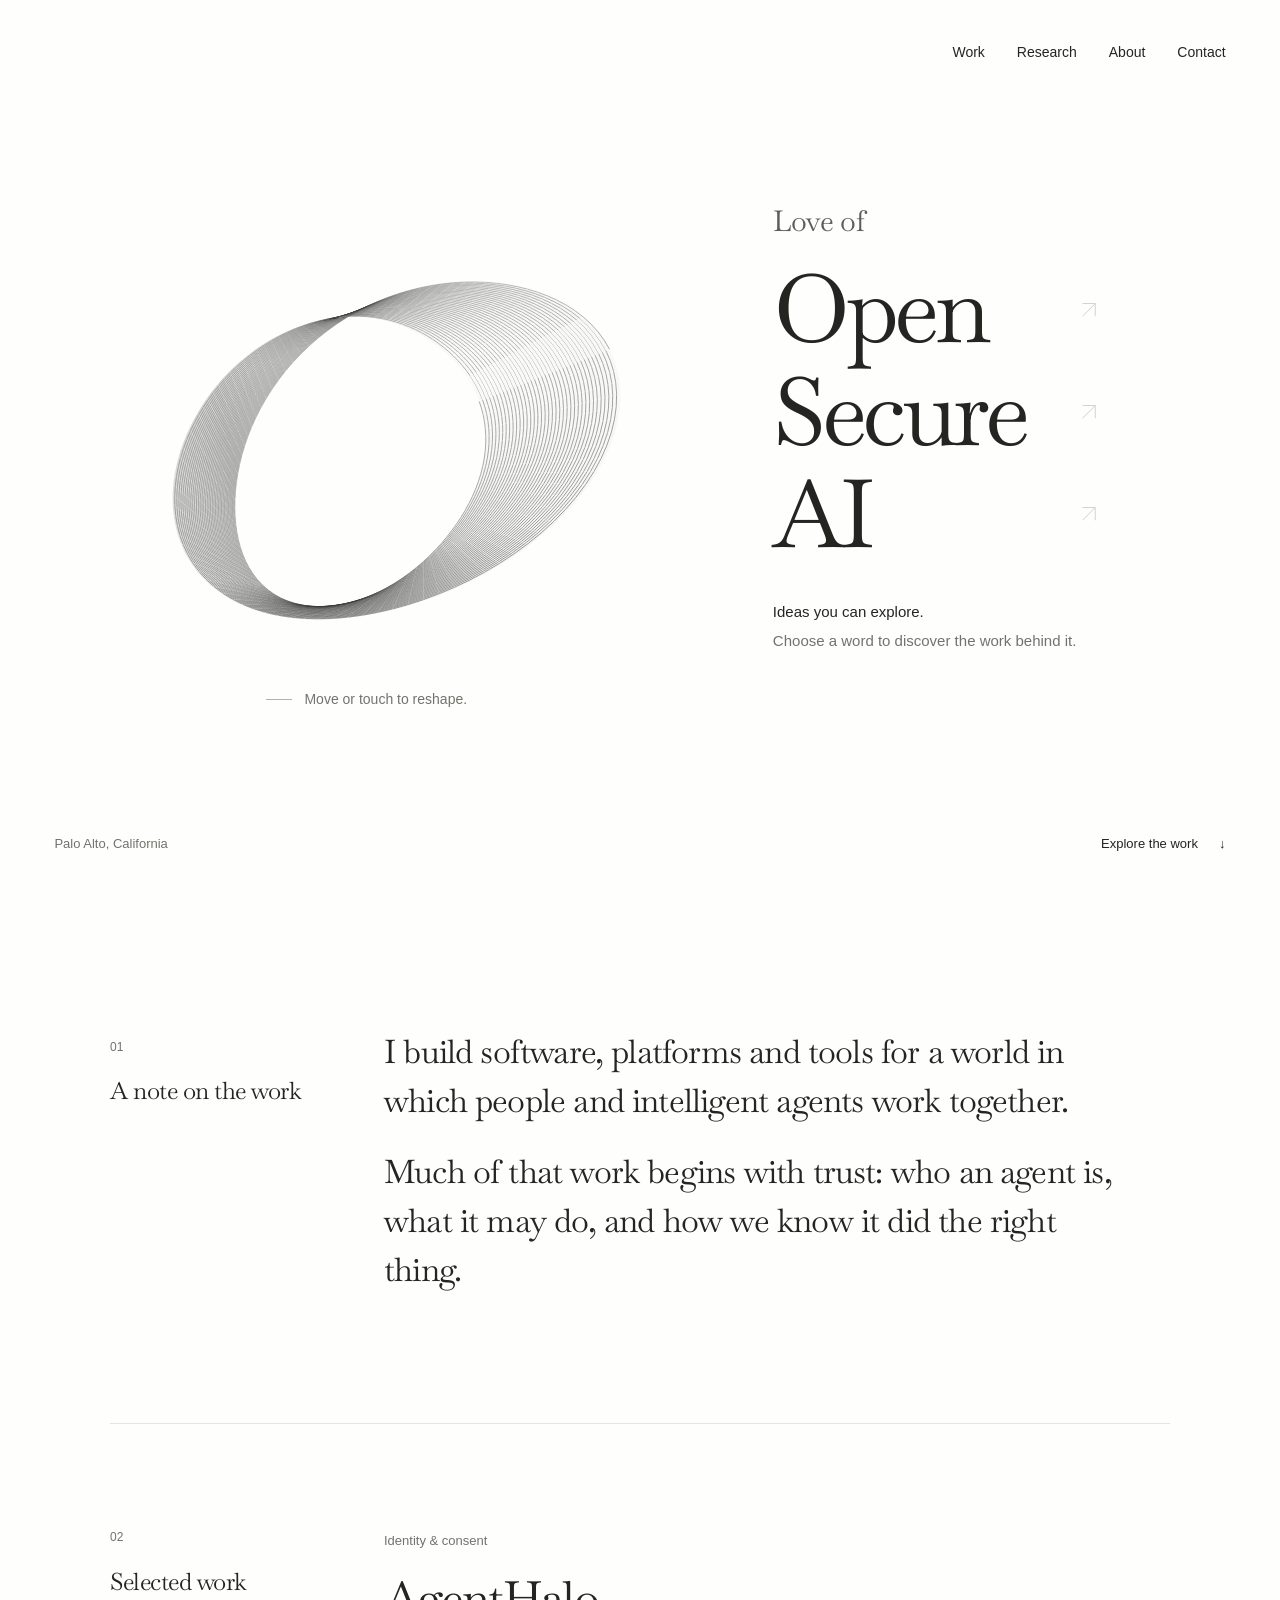
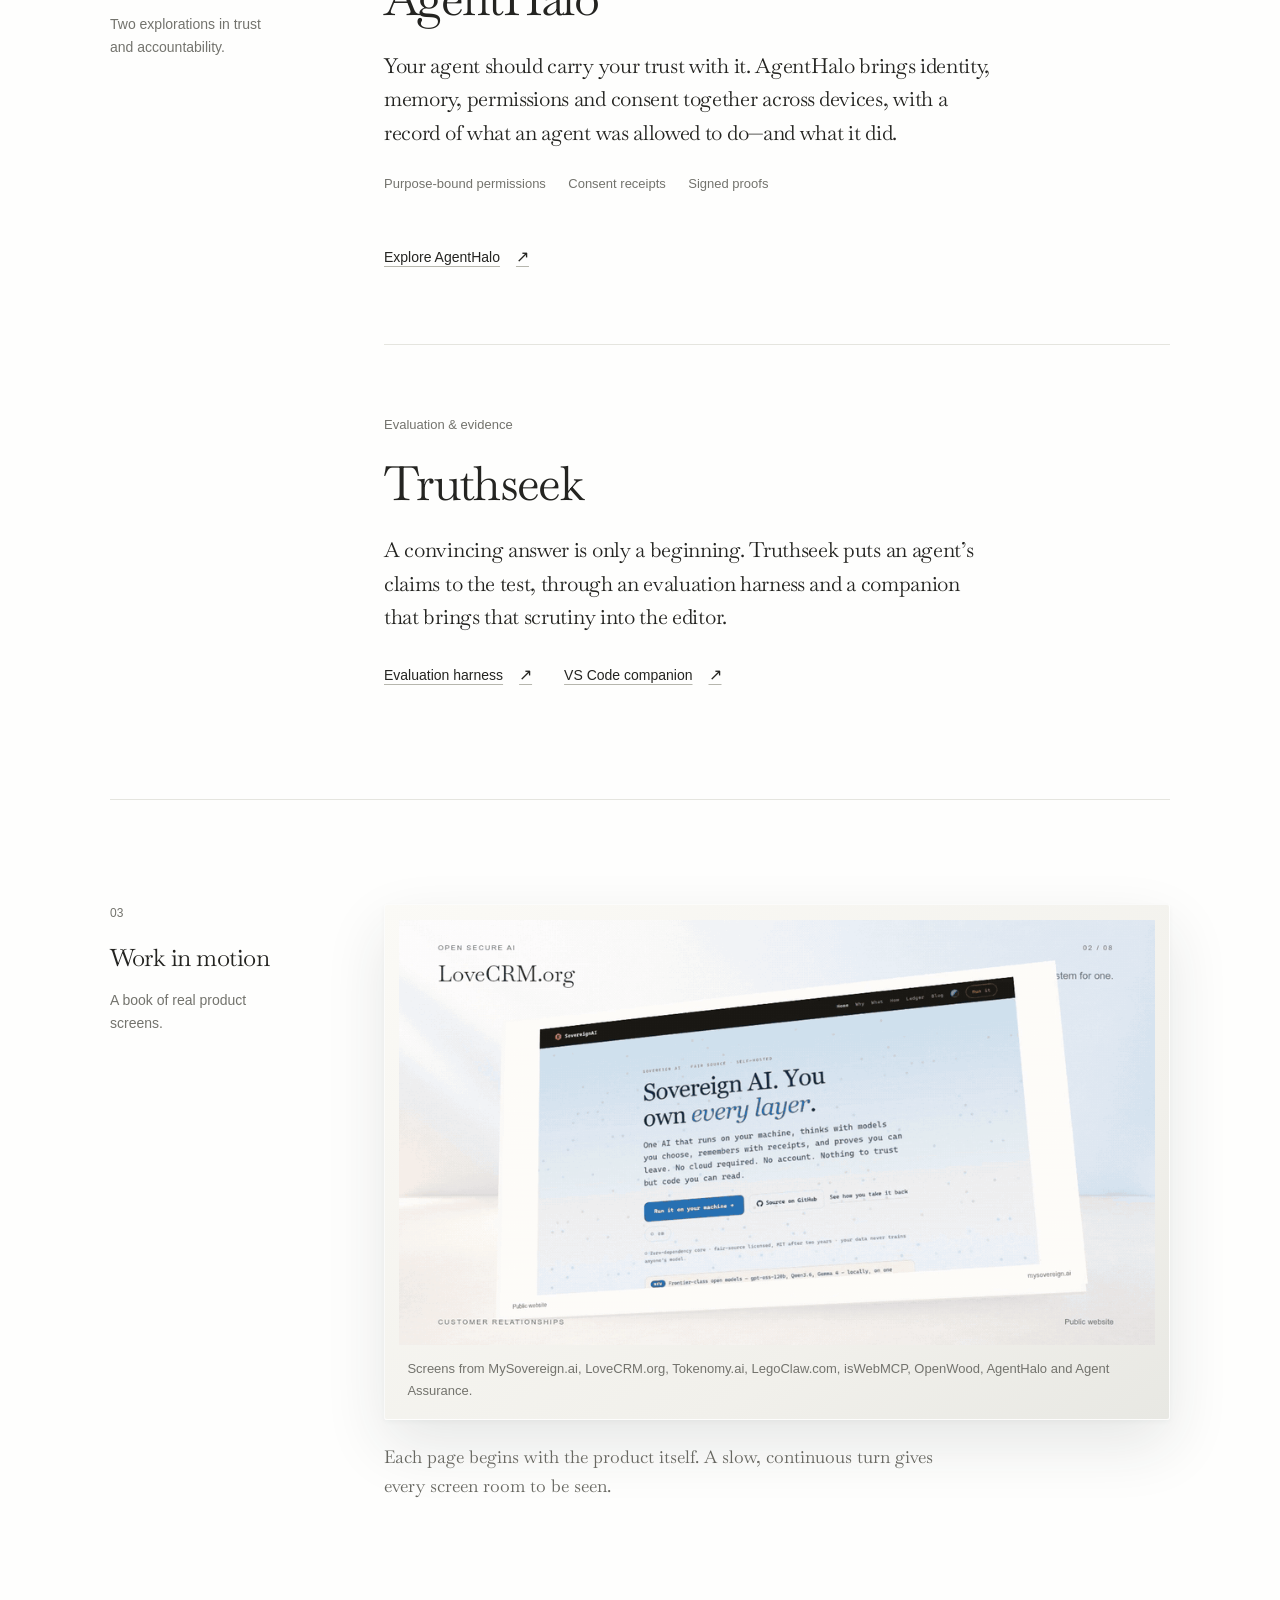
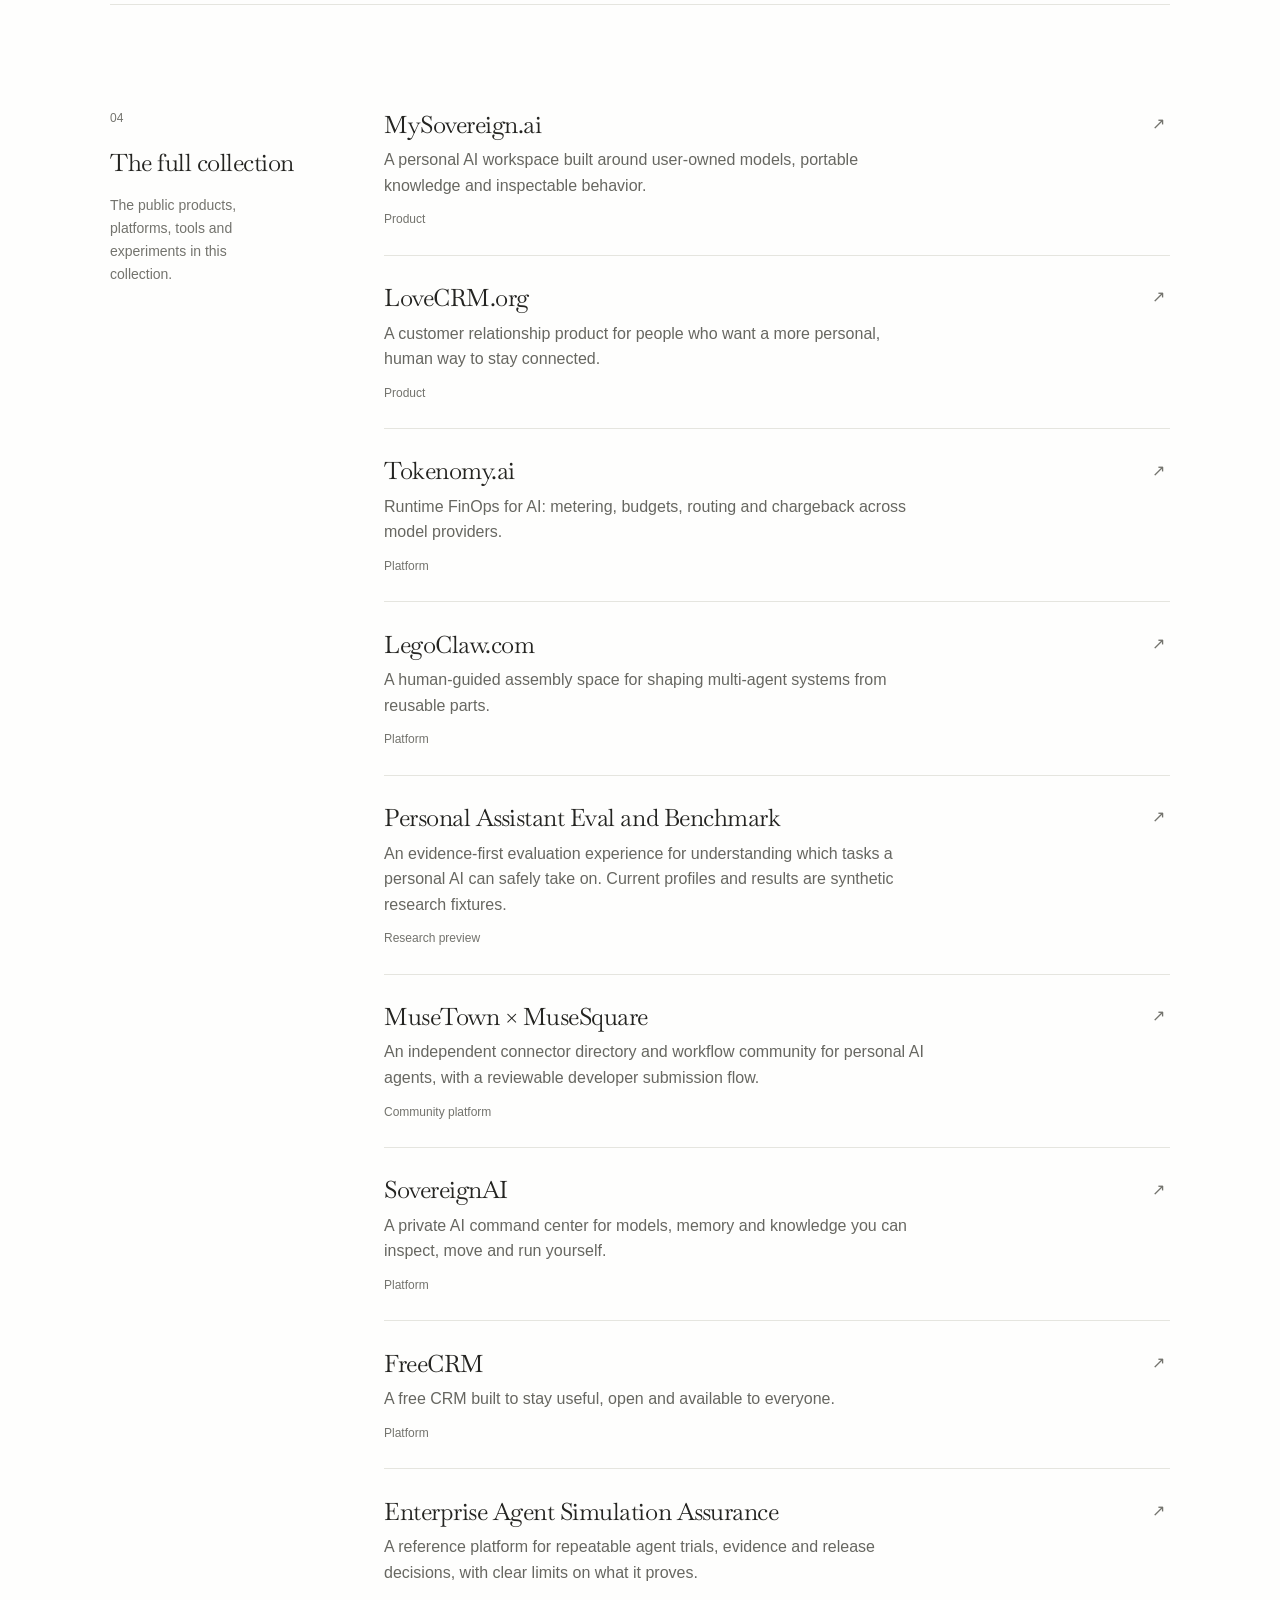
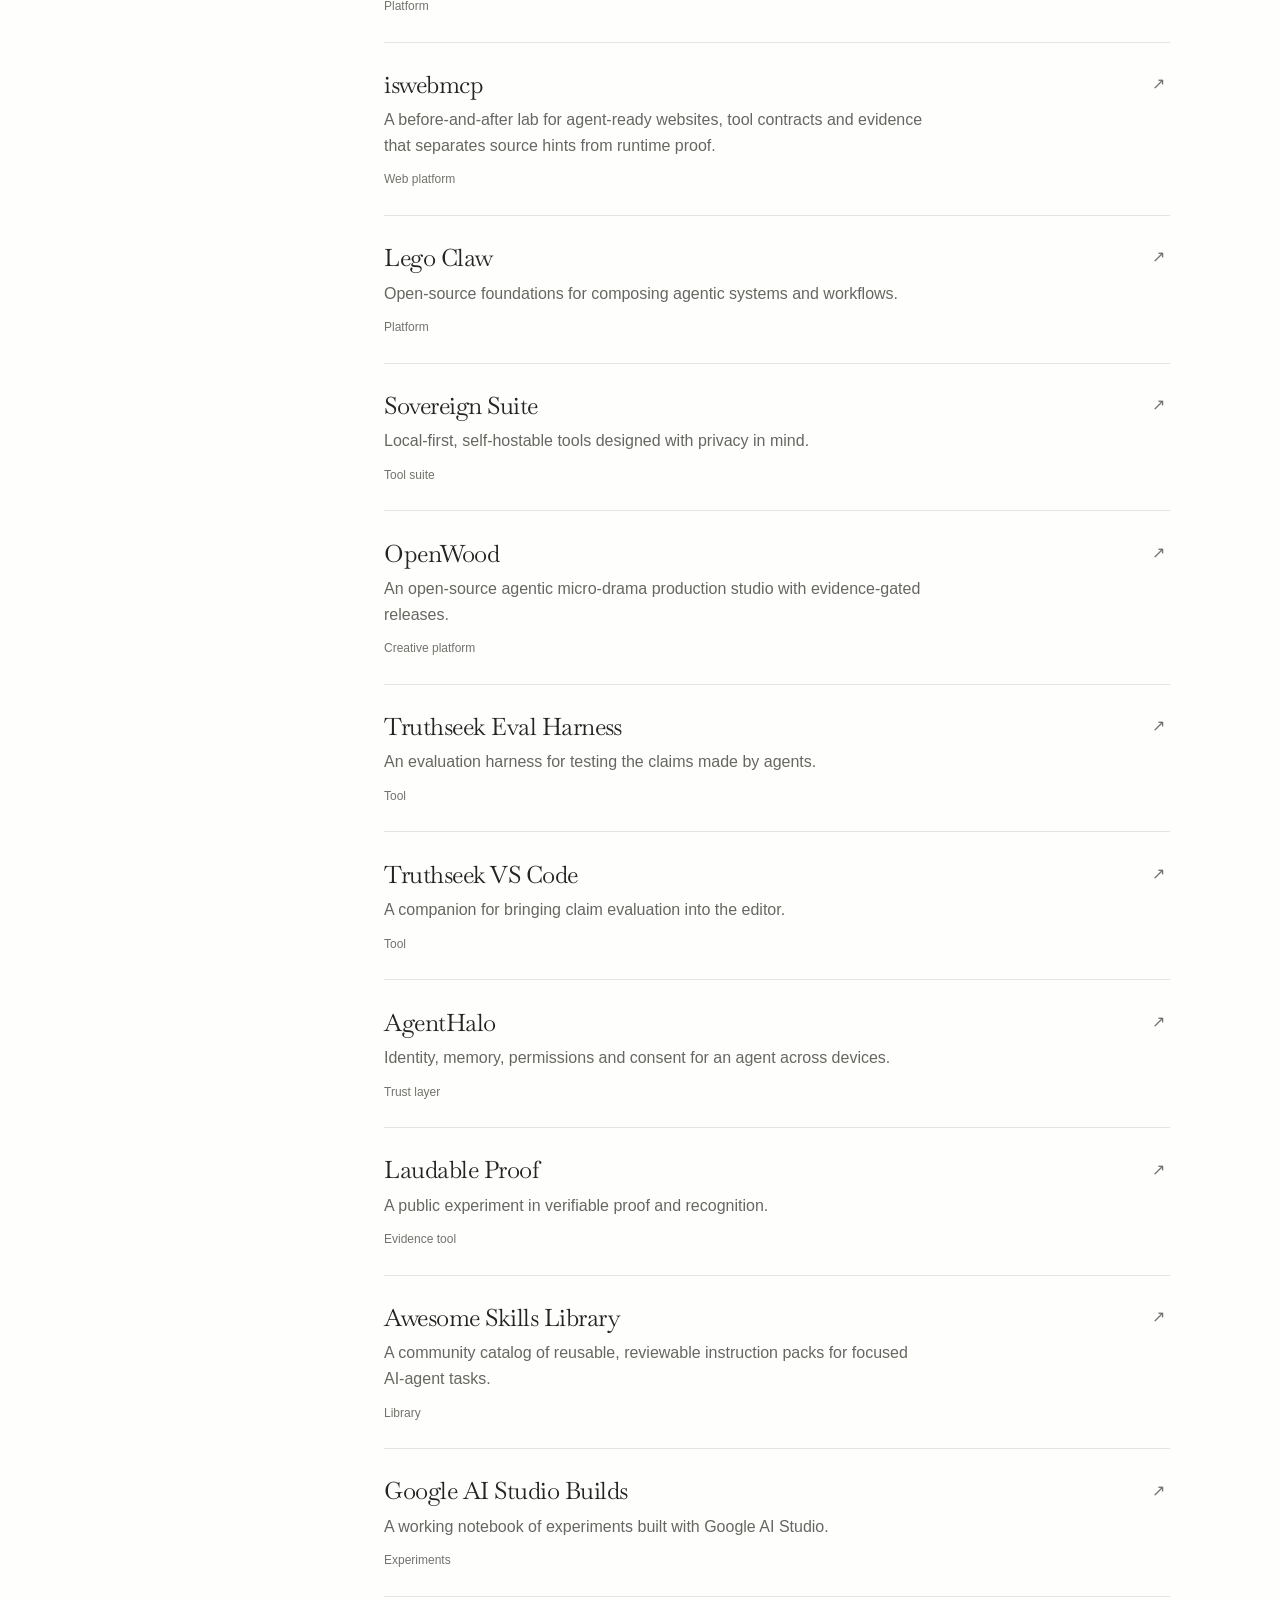
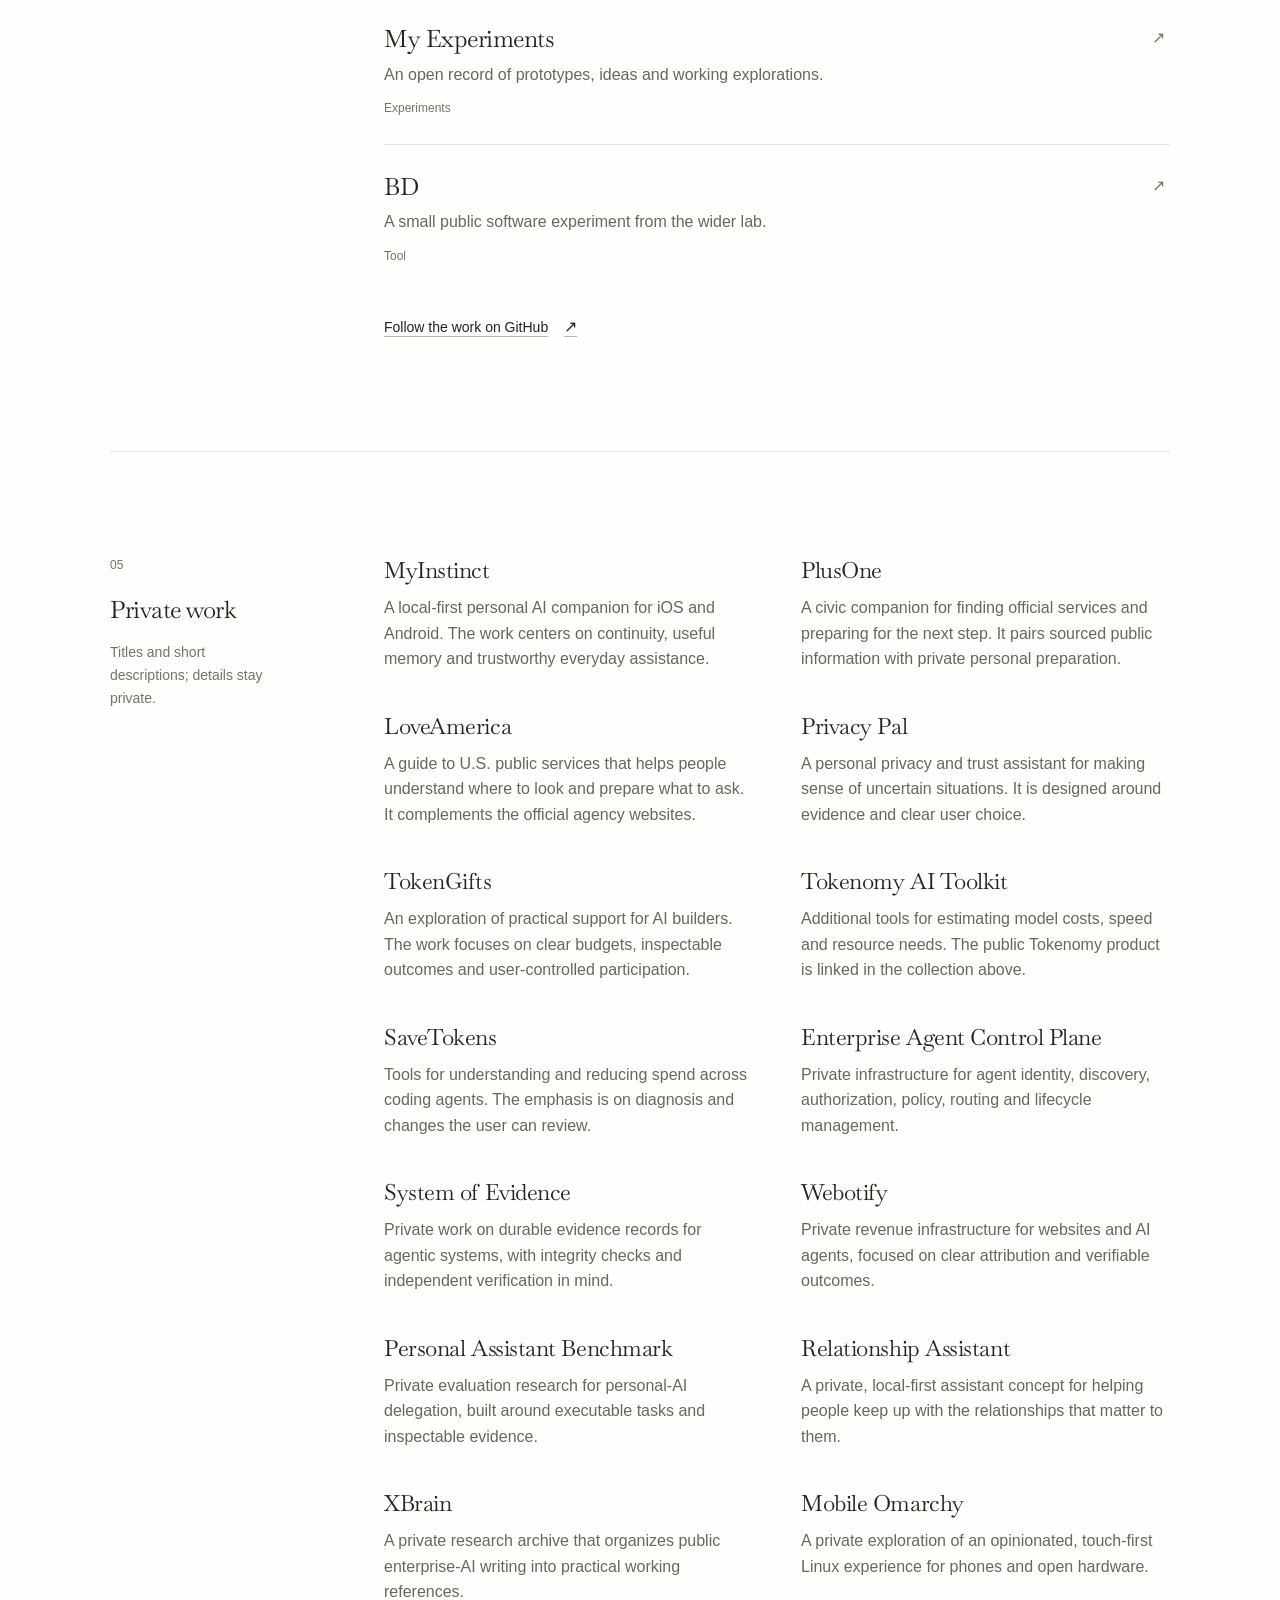
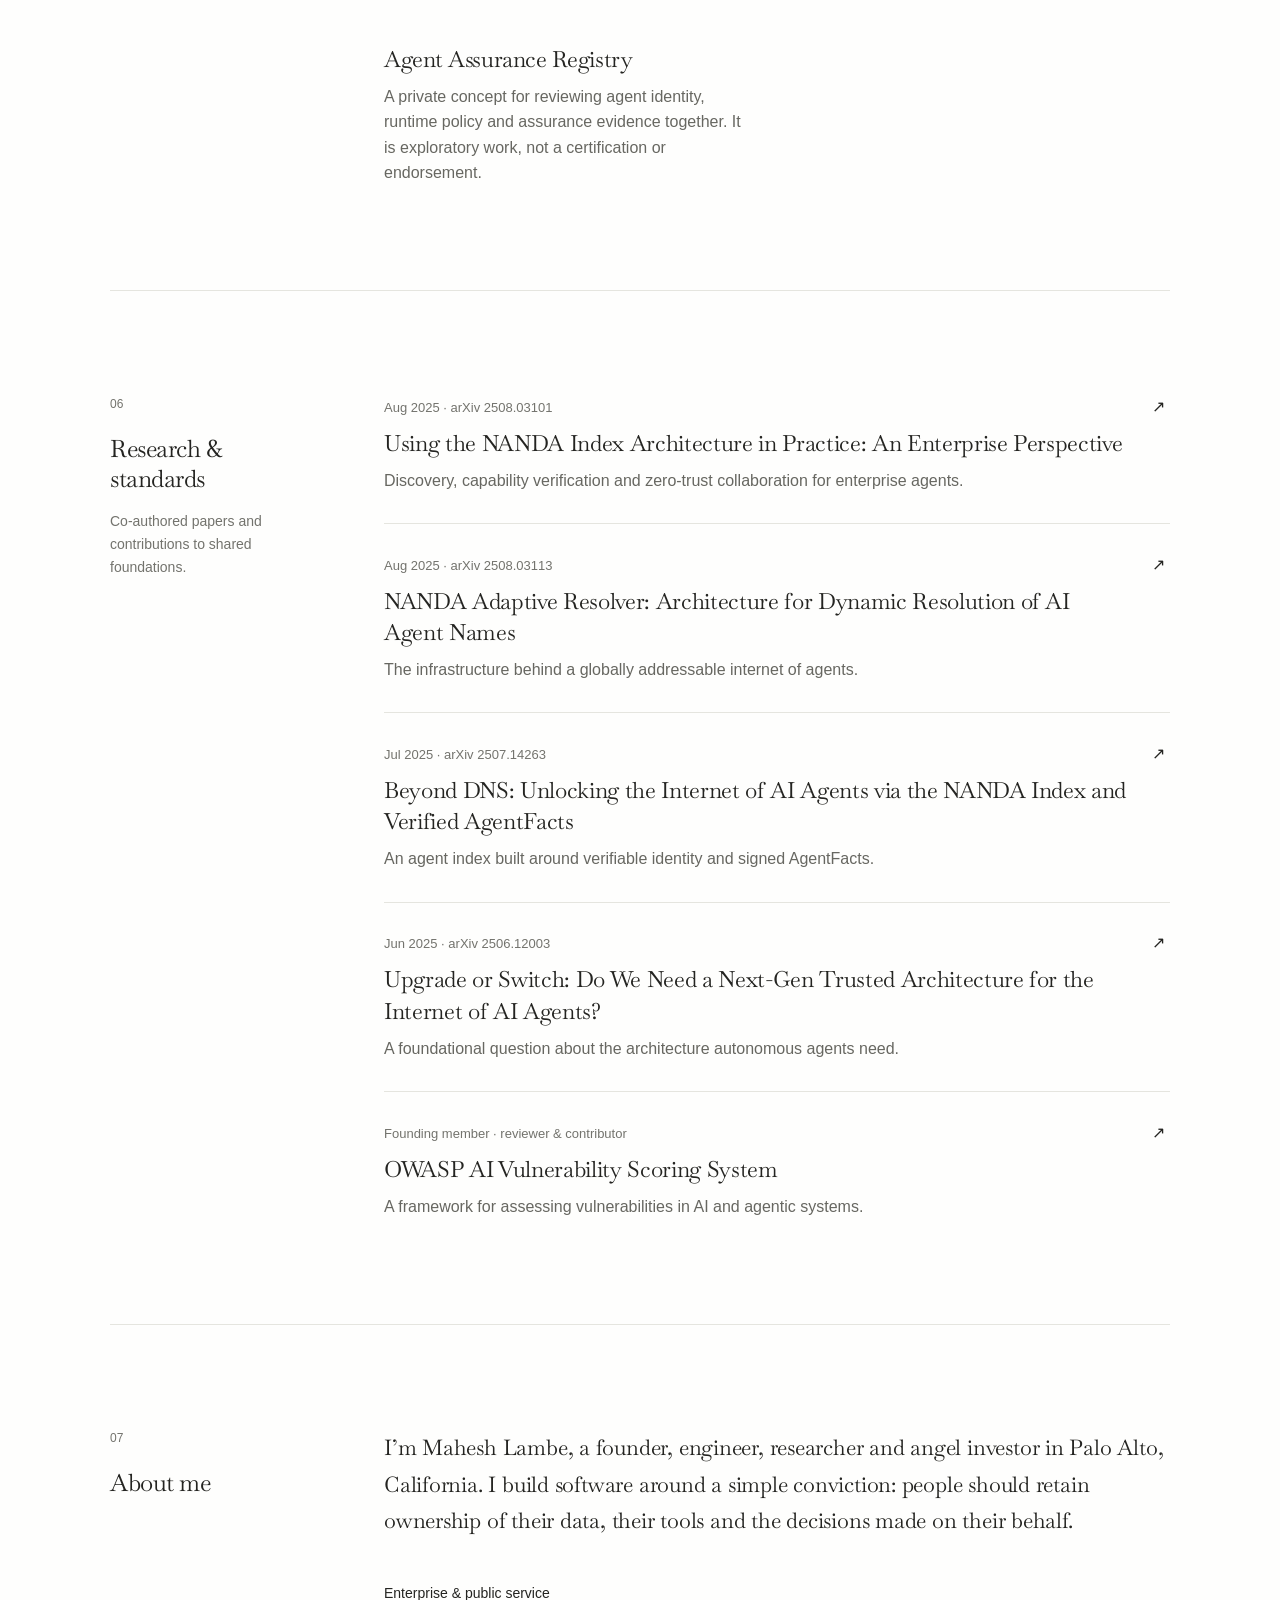
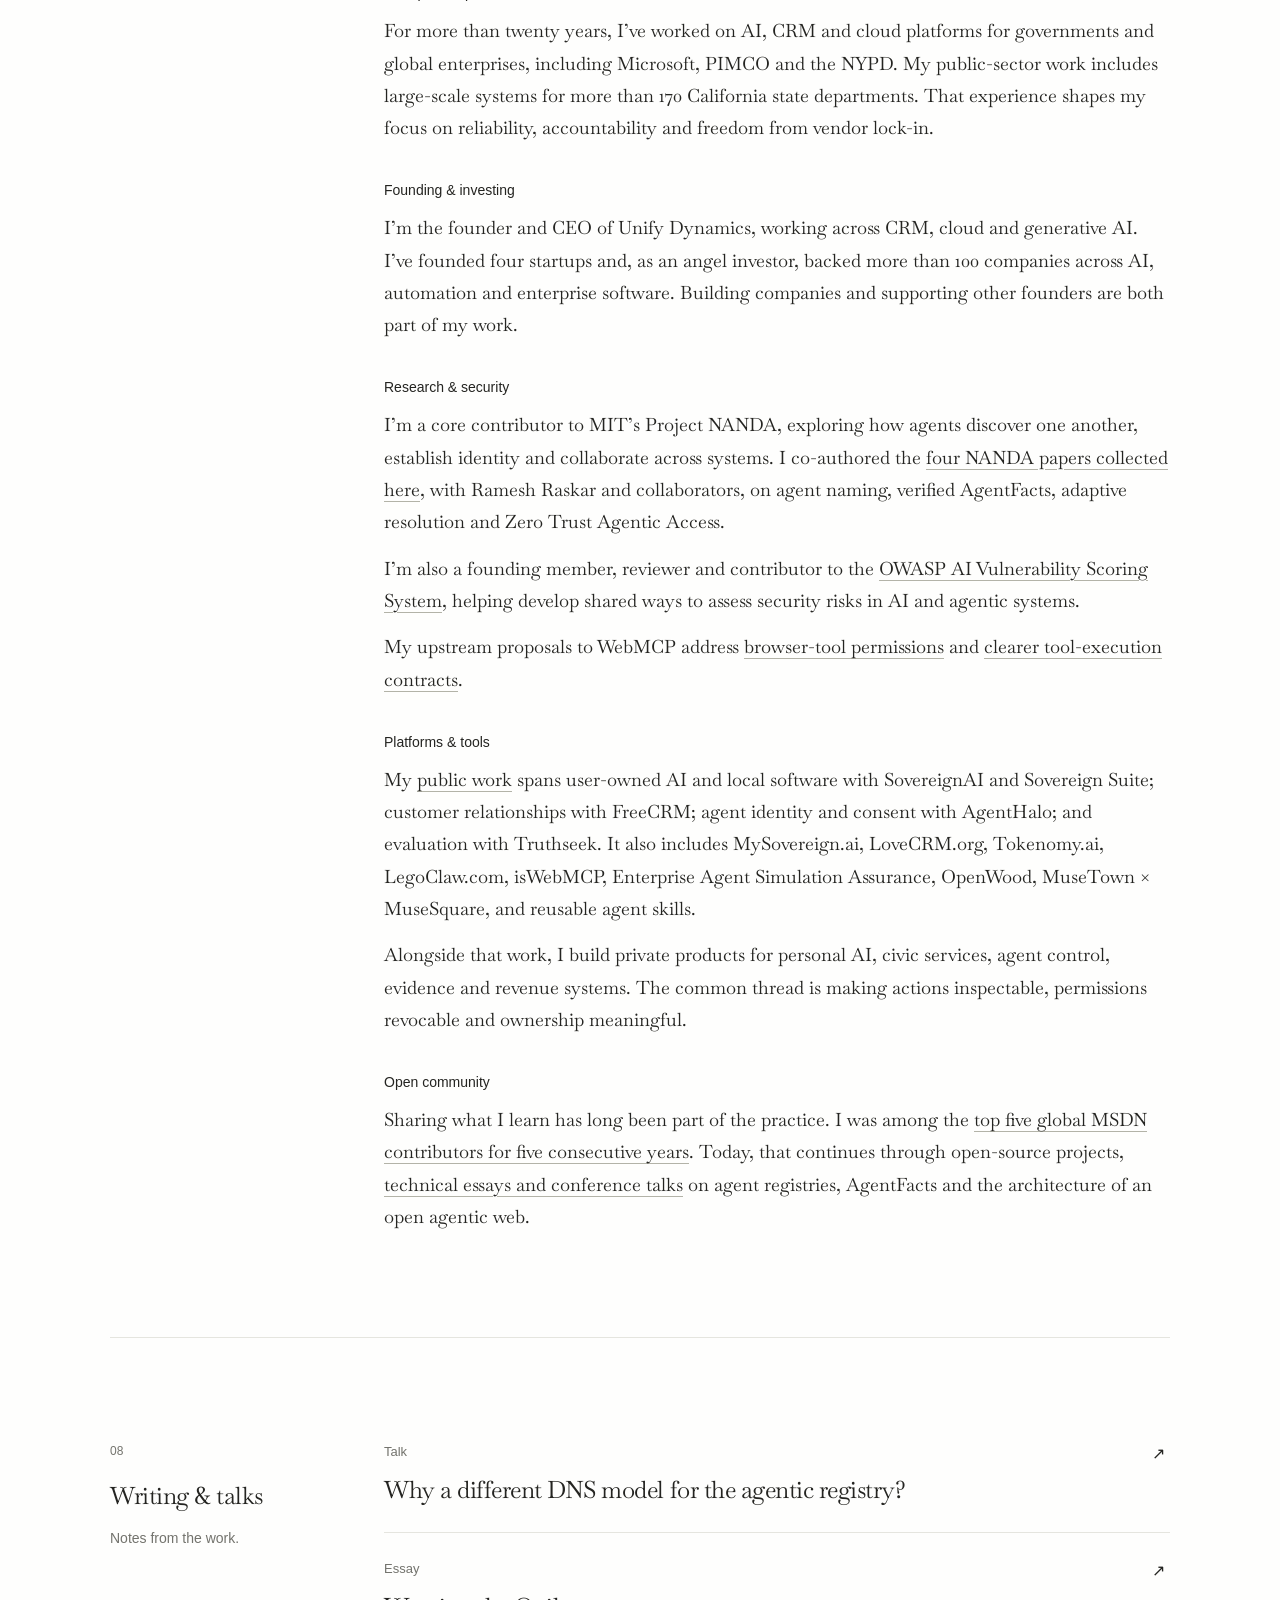
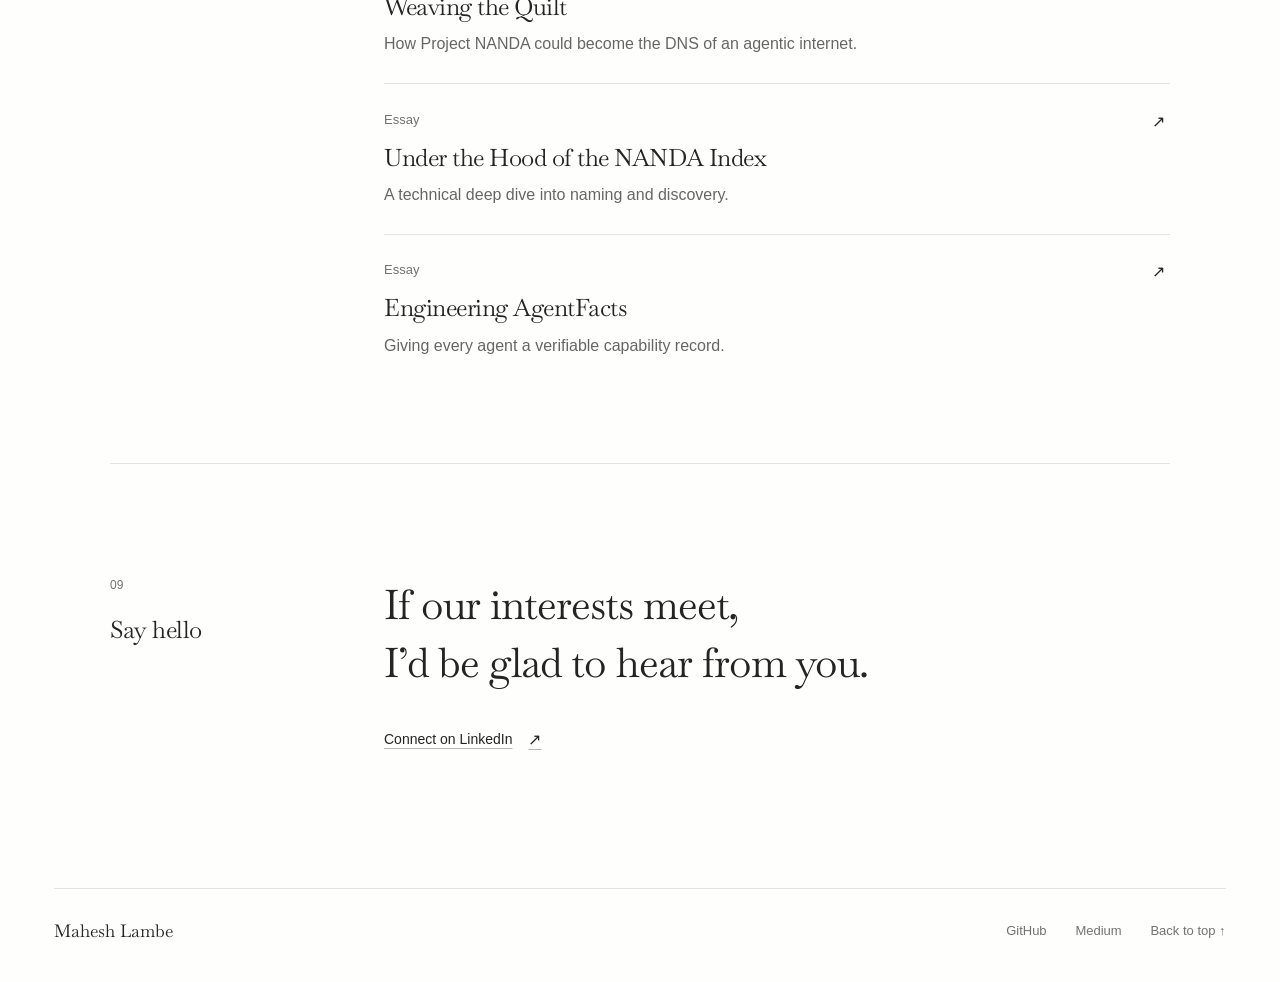
==== commit c3a42023: "Add latest private project summaries" ====
--- a/index.html
+++ b/index.html
@@ -1,2 +1,2 @@
-<!DOCTYPE html><html lang="en"><head><meta charSet="utf-8"/><meta name="viewport" content="width=device-width, initial-scale=1"/><link rel="stylesheet" href="/_next/static/css/index.DOQRiqnr.css" data-rsc-css-href="/_next/static/css/index.DOQRiqnr.css" data-precedence="vite-rsc/importer-resources"/><link rel="modulepreload" fetchPriority="low" href="/_next/static/chunks/index-OShPn8aw.js"/><script src="/_next/static/chunks/rolldown-runtime-C60lm6uB.js" type="module" async=""></script><script src="/_next/static/chunks/framework-D_rUT4EX.js" type="module" async=""></script><link rel="modulepreload" href="/_next/static/chunks/layout-segment-context-D8LdT0Dk.js" crossorigin=""/><link rel="modulepreload" href="/_next/static/chunks/kinetic-hero-CiSIfBHa.js" crossorigin=""/><title>Love of Open Secure AI — Mahesh Lambe</title><meta name="description" content="Software, platforms and tools for a world in which people and intelligent agents work together. A collection of work by Mahesh Lambe."/><meta property="og:title" content="Love of Open Secure AI"/><meta property="og:description" content="Work, research and other explorations in AI, trust and systems."/><meta property="og:url" content="https://mlmrx.github.io"/><meta property="og:type" content="website"/><meta name="twitter:card" content="summary"/><meta name="twitter:title" content="Love of Open Secure AI"/><meta name="twitter:description" content="Work, research and other explorations in AI, trust and systems."/><link rel="canonical" href="https://mlmrx.github.io"/><link rel="preload" href="/fonts/baskervville-regular.ttf" as="font" type="font/ttf" crossorigin="anonymous"/><script>Object.assign(((self[Symbol.for("vinext.navigationRuntime")]??={bootstrap:{routeManifest:null},functions:{}}).bootstrap.rsc??={rsc:[]}),{params:{},nav:{"pathname":"/","searchParams":[]}})</script><link rel="modulepreload" href="/_next/static/chunks/index-OShPn8aw.js" />
-</head><body><a href="#main" class="skip">Skip to content</a><header class="masthead" id="top"><nav aria-label="Main navigation"><a href="#work">Work</a><a href="#research">Research</a><a href="#about">About</a><a href="#connect">Contact</a></nav></header><main id="main"><section class="hero" aria-labelledby="intro"><div class="hero-layout"><div class="form-wrap"><div class="kinetic-form"><svg class="form-fallback" viewBox="-205 -185 410 370" fill="none" stroke="currentColor" stroke-width="0.65" aria-hidden="true" style="opacity:0.7"><path d="M71.68,-28.63 L73.20,-23.90 L74.45,-18.99 L75.40,-13.92 L76.03,-8.71 L76.32,-3.37 L76.26,2.08 L75.83,7.59 L75.03,13.14 L73.87,18.70 L72.35,24.22 L70.49,29.69 L68.30,35.06 L65.80,40.32 L63.01,45.44 L59.97,50.41 L56.68,55.22 L53.17,59.87 L49.46,64.34 L45.54,68.64 L41.45,72.78 L37.16,76.75 L32.70,80.55 L28.05,84.17 L23.23,87.60 L18.22,90.84 L13.04,93.85 L7.70,96.61 L2.20,99.09 L-3.43,101.26 L-9.16,103.07 L-14.95,104.50 L-20.77,105.50 L-26.55,106.04 L-32.26,106.10 L-37.84,105.66 L-43.22,104.71 L-48.37,103.23 L-53.22,101.25 L-57.74,98.78 L-61.89,95.83 L-65.63,92.44 L-68.96,88.64 L-71.85,84.47 L-74.31,79.97 L-76.34,75.17 L-77.95,70.12 L-79.16,64.85 L-79.98,59.38 L-80.42,53.75 L-80.52,47.98 L-80.29,42.08 L-79.74,36.07 L-78.88,29.95 L-77.73,23.73 L-76.28,17.42 L-74.53,11.03 L-72.49,4.56 L-70.13,-1.98 L-67.46,-8.58 L-64.45,-15.22 L-61.10,-21.88 L-57.39,-28.53 L-53.33,-35.16 L-48.90,-41.71 L-44.10,-48.17 L-38.94,-54.48 L-33.43,-60.62 L-27.58,-66.53 L-21.41,-72.18 L-14.95,-77.53 L-8.23,-82.54 L-1.28,-87.17 L5.87,-91.41 L13.17,-95.21 L20.59,-98.57 L28.10,-101.46 L35.65,-103.89 L43.21,-105.84 L50.75,-107.31 L58.25,-108.32 L65.67,-108.86 L73.01,-108.94 L80.24,-108.57 L87.35,-107.77 L94.32,-106.53 L101.15,-104.85 L107.82,-102.74 L114.31,-100.19 L120.59,-97.18 L126.64,-93.71 L132.43,-89.76 L137.90,-85.30 L143.01,-80.32 L147.69,-74.80 L151.87,-68.73 L155.48,-62.10"></path><path d="M75.71,-30.24 L77.27,-25.38 L78.53,-20.33 L79.47,-15.10 L80.06,-9.71 L80.28,-4.18 L80.12,1.45 L79.56,7.16 L78.61,12.92 L77.27,18.67 L75.54,24.40 L73.44,30.05 L70.99,35.61 L68.21,41.04 L65.13,46.32 L61.78,51.43 L58.17,56.36 L54.34,61.10 L50.30,65.65 L46.06,70.01 L41.64,74.18 L37.05,78.16 L32.28,81.94 L27.35,85.53 L22.25,88.92 L16.99,92.08 L11.58,95.01 L6.01,97.67 L0.32,100.03 L-5.49,102.07 L-11.37,103.75 L-17.30,105.03 L-23.22,105.87 L-29.10,106.26 L-34.89,106.16 L-40.51,105.55 L-45.94,104.43 L-51.10,102.79 L-55.95,100.65 L-60.45,98.02 L-64.57,94.92 L-68.28,91.38 L-71.55,87.44 L-74.38,83.14 L-76.76,78.52 L-78.71,73.61 L-80.23,68.46 L-81.34,63.11 L-82.05,57.57 L-82.39,51.88 L-82.38,46.07 L-82.04,40.14 L-81.38,34.11 L-80.42,27.99 L-79.16,21.79 L-77.60,15.52 L-75.76,9.17 L-73.62,2.76 L-71.19,-3.70 L-68.43,-10.21 L-65.36,-16.75 L-61.95,-23.30 L-58.20,-29.83 L-54.10,-36.32 L-49.64,-42.75 L-44.82,-49.06 L-39.66,-55.23 L-34.15,-61.21 L-28.32,-66.97 L-22.18,-72.47 L-15.76,-77.66 L-9.09,-82.52 L-2.19,-87.00 L4.89,-91.08 L12.11,-94.74 L19.44,-97.95 L26.85,-100.70 L34.29,-102.99 L41.74,-104.80 L49.16,-106.15 L56.52,-107.03 L63.80,-107.46 L70.99,-107.43 L78.07,-106.97 L85.02,-106.07 L91.82,-104.75 L98.48,-103.01 L104.97,-100.84 L111.28,-98.24 L117.38,-95.20 L123.26,-91.71 L128.86,-87.76 L134.16,-83.32 L139.10,-78.37 L143.62,-72.90 L147.66,-66.90 L151.13,-60.37"></path><path d="M79.77,-31.86 L81.36,-26.87 L82.63,-21.67 L83.56,-16.28 L84.11,-10.72 L84.27,-5.01 L84.01,0.82 L83.33,6.73 L82.23,12.69 L80.70,18.65 L78.76,24.57 L76.42,30.42 L73.71,36.17 L70.65,41.77 L67.28,47.20 L63.61,52.45 L59.68,57.50 L55.52,62.35 L51.15,66.98 L46.59,71.39 L41.84,75.59 L36.93,79.58 L31.87,83.36 L26.64,86.92 L21.27,90.25 L15.75,93.34 L10.09,96.18 L4.31,98.74 L-1.58,100.98 L-7.56,102.89 L-13.60,104.43 L-19.66,105.56 L-25.71,106.25 L-31.68,106.48 L-37.53,106.21 L-43.21,105.44 L-48.67,104.15 L-53.85,102.35 L-58.70,100.04 L-63.19,97.25 L-67.28,94.00 L-70.94,90.31 L-74.16,86.23 L-76.92,81.80 L-79.24,77.06 L-81.10,72.04 L-82.53,66.80 L-83.54,61.35 L-84.15,55.74 L-84.38,50.00 L-84.26,44.13 L-83.81,38.18 L-83.04,32.13 L-81.96,26.02 L-80.60,19.84 L-78.94,13.60 L-77.00,7.30 L-74.77,0.95 L-72.25,-5.44 L-69.42,-11.86 L-66.28,-18.29 L-62.81,-24.73 L-59.01,-31.14 L-54.87,-37.51 L-50.39,-43.79 L-45.56,-49.96 L-40.39,-55.98 L-34.89,-61.82 L-29.07,-67.42 L-22.96,-72.76 L-16.57,-77.80 L-9.95,-82.50 L-3.11,-86.82 L3.89,-90.75 L11.04,-94.26 L18.28,-97.32 L25.59,-99.93 L32.93,-102.07 L40.26,-103.76 L47.55,-104.98 L54.78,-105.74 L61.92,-106.05 L68.96,-105.92 L75.88,-105.35 L82.67,-104.37 L89.31,-102.97 L95.80,-101.15 L102.11,-98.93 L108.24,-96.29 L114.17,-93.22 L119.86,-89.72 L125.29,-85.76 L130.42,-81.33 L135.20,-76.42 L139.56,-71.01 L143.45,-65.08 L146.80,-58.64"></path><path d="M83.84,-33.49 L85.47,-28.36 L86.76,-23.02 L87.68,-17.47 L88.20,-11.73 L88.29,-5.83 L87.94,0.19 L87.14,6.30 L85.88,12.46 L84.17,18.63 L82.02,24.75 L79.44,30.80 L76.47,36.73 L73.13,42.51 L69.45,48.10 L65.47,53.50 L61.22,58.67 L56.72,63.61 L52.02,68.32 L47.12,72.80 L42.05,77.03 L36.82,81.03 L31.44,84.79 L25.92,88.32 L20.27,91.60 L14.49,94.62 L8.59,97.37 L2.59,99.82 L-3.51,101.95 L-9.67,103.72 L-15.86,105.12 L-22.06,106.10 L-28.21,106.63 L-34.28,106.70 L-40.20,106.26 L-45.94,105.32 L-51.43,103.87 L-56.62,101.90 L-61.48,99.43 L-65.95,96.48 L-70.01,93.07 L-73.63,89.24 L-76.79,85.02 L-79.49,80.46 L-81.73,75.59 L-83.50,70.46 L-84.84,65.12 L-85.75,59.58 L-86.26,53.90 L-86.39,48.09 L-86.16,42.19 L-85.59,36.20 L-84.71,30.14 L-83.53,24.03 L-82.05,17.86 L-80.29,11.65 L-78.25,5.41 L-75.93,-0.88 L-73.32,-7.19 L-70.42,-13.52 L-67.21,-19.85 L-63.68,-26.18 L-59.83,-32.47 L-55.66,-38.70 L-51.14,-44.85 L-46.30,-50.87 L-41.12,-56.74 L-35.63,-62.42 L-29.83,-67.88 L-23.74,-73.06 L-17.40,-77.94 L-10.82,-82.48 L-4.05,-86.65 L2.89,-90.42 L9.96,-93.77 L17.12,-96.69 L24.32,-99.15 L31.55,-101.16 L38.76,-102.70 L45.93,-103.79 L53.03,-104.43 L60.03,-104.63 L66.92,-104.39 L73.68,-103.73 L80.31,-102.65 L86.79,-101.18 L93.10,-99.30 L99.24,-97.01 L105.20,-94.33 L110.95,-91.23 L116.46,-87.71 L121.72,-83.76 L126.68,-79.35 L131.30,-74.47 L135.51,-69.11 L139.26,-63.26 L142.49,-56.91"></path><path d="M87.92,-35.12 L89.60,-29.87 L90.91,-24.38 L91.83,-18.67 L92.31,-12.75 L92.35,-6.67 L91.91,-0.45 L90.98,5.86 L89.57,12.23 L87.68,18.60 L85.31,24.94 L82.50,31.18 L79.26,37.30 L75.64,43.26 L71.65,49.01 L67.35,54.55 L62.77,59.85 L57.94,64.90 L52.89,69.69 L47.66,74.22 L42.25,78.49 L36.70,82.50 L31.01,86.25 L25.19,89.74 L19.26,92.96 L13.21,95.91 L7.07,98.57 L0.84,100.91 L-5.45,102.92 L-11.79,104.57 L-18.15,105.82 L-24.48,106.64 L-30.74,107.02 L-36.90,106.92 L-42.90,106.32 L-48.69,105.21 L-54.21,103.59 L-59.42,101.45 L-64.28,98.82 L-68.73,95.70 L-72.76,92.14 L-76.34,88.15 L-79.44,83.79 L-82.08,79.10 L-84.24,74.11 L-85.93,68.87 L-87.17,63.42 L-87.98,57.80 L-88.39,52.04 L-88.41,46.17 L-88.07,40.22 L-87.39,34.20 L-86.40,28.13 L-85.10,22.02 L-83.52,15.87 L-81.66,9.69 L-79.52,3.49 L-77.10,-2.73 L-74.41,-8.96 L-71.43,-15.20 L-68.15,-21.43 L-64.56,-27.64 L-60.67,-33.81 L-56.45,-39.91 L-51.91,-45.91 L-47.05,-51.79 L-41.87,-57.51 L-36.38,-63.04 L-30.59,-68.33 L-24.54,-73.36 L-18.23,-78.08 L-11.70,-82.46 L-4.99,-86.47 L1.88,-90.08 L8.87,-93.28 L15.93,-96.05 L23.04,-98.36 L30.16,-100.23 L37.26,-101.64 L44.30,-102.60 L51.26,-103.12 L58.12,-103.20 L64.86,-102.85 L71.47,-102.09 L77.94,-100.93 L84.25,-99.37 L90.39,-97.43 L96.36,-95.09 L102.14,-92.37 L107.72,-89.24 L113.06,-85.71 L118.15,-81.76 L122.94,-77.37 L127.40,-72.53 L131.47,-67.23 L135.09,-61.45 L138.19,-55.20"></path><path d="M92.02,-36.75 L93.75,-31.38 L95.09,-25.74 L96.00,-19.87 L96.46,-13.78 L96.43,-7.51 L95.91,-1.10 L94.87,5.42 L93.30,12.00 L91.23,18.58 L88.65,25.12 L85.60,31.57 L82.09,37.88 L78.18,44.01 L73.88,49.94 L69.26,55.62 L64.34,61.05 L59.17,66.20 L53.78,71.07 L48.20,75.66 L42.46,79.96 L36.58,83.98 L30.57,87.72 L24.45,91.18 L18.23,94.35 L11.92,97.22 L5.53,99.78 L-0.92,102.02 L-7.42,103.90 L-13.94,105.41 L-20.45,106.52 L-26.92,107.19 L-33.30,107.41 L-39.55,107.14 L-45.62,106.37 L-51.46,105.09 L-57.02,103.30 L-62.25,100.99 L-67.10,98.19 L-71.54,94.92 L-75.54,91.19 L-79.07,87.06 L-82.12,82.56 L-84.68,77.73 L-86.77,72.61 L-88.37,67.26 L-89.52,61.71 L-90.24,56.00 L-90.54,50.17 L-90.45,44.24 L-90.00,38.24 L-89.21,32.19 L-88.10,26.10 L-86.69,19.99 L-85.00,13.86 L-83.03,7.72 L-80.80,1.56 L-78.29,-4.59 L-75.51,-10.75 L-72.45,-16.90 L-69.10,-23.03 L-65.45,-29.12 L-61.51,-35.16 L-57.25,-41.13 L-52.68,-46.99 L-47.80,-52.73 L-42.62,-58.29 L-37.13,-63.66 L-31.37,-68.80 L-25.34,-73.66 L-19.07,-78.22 L-12.59,-82.43 L-5.94,-86.29 L0.86,-89.74 L7.77,-92.79 L14.74,-95.40 L21.75,-97.57 L28.76,-99.29 L35.74,-100.57 L42.65,-101.40 L49.48,-101.79 L56.20,-101.76 L62.79,-101.31 L69.25,-100.45 L75.55,-99.20 L81.70,-97.57 L87.67,-95.55 L93.47,-93.16 L99.08,-90.40 L104.48,-87.25 L109.66,-83.70 L114.58,-79.75 L119.21,-75.39 L123.51,-70.59 L127.43,-65.34 L130.92,-59.64 L133.91,-53.49"></path><path d="M96.14,-38.40 L97.92,-32.89 L99.28,-27.11 L100.20,-21.08 L100.63,-14.82 L100.56,-8.37 L99.94,-1.75 L98.79,4.97 L97.07,11.76 L94.82,18.56 L92.03,25.31 L88.73,31.96 L84.96,38.47 L80.75,44.78 L76.15,50.87 L71.19,56.71 L65.94,62.26 L60.42,67.52 L54.68,72.47 L48.76,77.12 L42.67,81.46 L36.46,85.49 L30.13,89.21 L23.70,92.63 L17.19,95.75 L10.61,98.54 L3.97,101.01 L-2.71,103.14 L-9.41,104.90 L-16.11,106.27 L-22.79,107.23 L-29.39,107.75 L-35.89,107.80 L-42.23,107.37 L-48.37,106.43 L-54.27,104.98 L-59.86,103.01 L-65.10,100.54 L-69.95,97.57 L-74.37,94.13 L-78.34,90.25 L-81.82,85.96 L-84.82,81.31 L-87.31,76.35 L-89.32,71.11 L-90.84,65.64 L-91.89,59.99 L-92.51,54.19 L-92.70,48.28 L-92.50,42.29 L-91.94,36.24 L-91.04,30.16 L-89.82,24.06 L-88.30,17.94 L-86.50,11.83 L-84.42,5.72 L-82.09,-0.38 L-79.48,-6.48 L-76.61,-12.56 L-73.47,-18.61 L-70.06,-24.64 L-66.35,-30.62 L-62.36,-36.53 L-58.06,-42.36 L-53.46,-48.08 L-48.57,-53.67 L-43.38,-59.08 L-37.90,-64.29 L-32.15,-69.26 L-26.15,-73.96 L-19.92,-78.36 L-13.49,-82.41 L-6.90,-86.10 L-0.17,-89.40 L6.65,-92.29 L13.54,-94.75 L20.45,-96.77 L27.35,-98.35 L34.20,-99.49 L40.99,-100.19 L47.69,-100.46 L54.26,-100.31 L60.71,-99.75 L67.01,-98.79 L73.16,-97.46 L79.14,-95.75 L84.94,-93.67 L90.57,-91.23 L96.01,-88.42 L101.24,-85.25 L106.25,-81.69 L111.00,-77.75 L115.47,-73.41 L119.62,-68.65 L123.41,-63.46 L126.77,-57.84 L129.65,-51.78"></path><path d="M100.27,-40.05 L102.11,-34.42 L103.51,-28.50 L104.43,-22.30 L104.84,-15.87 L104.71,-9.22 L104.02,-2.41 L102.74,4.52 L100.88,11.52 L98.44,18.53 L95.44,25.49 L91.90,32.35 L87.86,39.06 L83.36,45.56 L78.44,51.82 L73.16,57.81 L67.56,63.49 L61.69,68.86 L55.60,73.90 L49.32,78.60 L42.89,82.97 L36.33,87.02 L29.68,90.73 L22.94,94.11 L16.14,97.17 L9.29,99.88 L2.40,102.26 L-4.51,104.27 L-11.43,105.91 L-18.31,107.14 L-25.14,107.95 L-31.89,108.31 L-38.50,108.20 L-44.94,107.60 L-51.15,106.49 L-57.09,104.86 L-62.72,102.72 L-67.97,100.07 L-72.82,96.93 L-77.23,93.33 L-81.16,89.29 L-84.60,84.85 L-87.54,80.06 L-89.96,74.96 L-91.89,69.59 L-93.32,64.01 L-94.29,58.25 L-94.80,52.36 L-94.88,46.37 L-94.58,40.32 L-93.90,34.22 L-92.88,28.11 L-91.55,21.99 L-89.92,15.88 L-88.01,9.78 L-85.83,3.70 L-83.39,-2.35 L-80.69,-8.38 L-77.73,-14.38 L-74.51,-20.35 L-71.03,-26.27 L-67.26,-32.13 L-63.21,-37.92 L-58.88,-43.61 L-54.26,-49.19 L-49.34,-54.62 L-44.14,-59.88 L-38.67,-64.93 L-32.94,-69.74 L-26.97,-74.27 L-20.78,-78.50 L-14.40,-82.39 L-7.87,-85.92 L-1.21,-89.06 L5.53,-91.78 L12.32,-94.09 L19.13,-95.96 L25.92,-97.40 L32.66,-98.40 L39.32,-98.97 L45.88,-99.11 L52.32,-98.85 L58.61,-98.18 L64.76,-97.13 L70.74,-95.71 L76.56,-93.92 L82.20,-91.78 L87.66,-89.29 L92.93,-86.44 L97.99,-83.24 L102.83,-79.68 L107.42,-75.75 L111.74,-71.43 L115.74,-66.71 L119.39,-61.59 L122.63,-56.05 L125.40,-50.09"></path><path d="M104.42,-41.71 L106.32,-35.95 L107.75,-29.88 L108.69,-23.53 L109.08,-16.92 L108.90,-10.09 L108.13,-3.07 L106.74,4.07 L104.73,11.28 L102.11,18.51 L98.90,25.68 L95.11,32.75 L90.80,39.66 L86.00,46.35 L80.76,52.78 L75.15,58.92 L69.20,64.74 L62.98,70.22 L56.52,75.34 L49.89,80.11 L43.11,84.51 L36.21,88.56 L29.23,92.26 L22.17,95.61 L15.08,98.60 L7.95,101.24 L0.80,103.52 L-6.34,105.42 L-13.46,106.93 L-20.53,108.02 L-27.53,108.68 L-34.41,108.88 L-41.14,108.60 L-47.67,107.83 L-53.95,106.54 L-59.95,104.74 L-65.60,102.43 L-70.87,99.60 L-75.72,96.29 L-80.10,92.52 L-84.00,88.32 L-87.40,83.73 L-90.28,78.79 L-92.64,73.55 L-94.48,68.06 L-95.83,62.36 L-96.70,56.50 L-97.11,50.52 L-97.09,44.45 L-96.67,38.33 L-95.88,32.19 L-94.75,26.04 L-93.30,19.91 L-91.55,13.79 L-89.53,7.71 L-87.25,1.67 L-84.70,-4.34 L-81.91,-10.31 L-78.86,-16.23 L-75.56,-22.10 L-72.01,-27.91 L-68.18,-33.65 L-64.08,-39.31 L-59.71,-44.87 L-55.06,-50.30 L-50.12,-55.58 L-44.92,-60.68 L-39.46,-65.57 L-33.74,-70.21 L-27.80,-74.58 L-21.65,-78.65 L-15.32,-82.37 L-8.85,-85.73 L-2.27,-88.71 L4.39,-91.28 L11.09,-93.43 L17.80,-95.15 L24.48,-96.44 L31.10,-97.30 L37.63,-97.74 L44.06,-97.76 L50.35,-97.37 L56.50,-96.60 L62.49,-95.46 L68.32,-93.95 L73.97,-92.08 L79.45,-89.88 L84.74,-87.34 L89.84,-84.46 L94.74,-81.23 L99.41,-77.67 L103.84,-73.74 L108.01,-69.45 L111.87,-64.78 L115.38,-59.71 L118.50,-54.26 L121.17,-48.40"></path><path d="M108.58,-43.37 L110.54,-37.49 L112.02,-31.28 L112.97,-24.77 L113.35,-17.98 L113.13,-10.96 L112.28,-3.74 L110.78,3.61 L108.63,11.04 L105.82,18.48 L102.40,25.88 L98.37,33.16 L93.78,40.27 L88.68,47.15 L83.12,53.76 L77.16,60.06 L70.86,66.01 L64.28,71.59 L57.46,76.80 L50.47,81.63 L43.33,86.07 L36.08,90.13 L28.76,93.82 L21.39,97.13 L14.00,100.06 L6.59,102.62 L-0.82,104.80 L-8.19,106.58 L-15.53,107.96 L-22.78,108.91 L-29.94,109.42 L-36.96,109.46 L-43.80,109.01 L-50.42,108.06 L-56.78,106.60 L-62.83,104.62 L-68.51,102.13 L-73.80,99.13 L-78.64,95.65 L-83.01,91.71 L-86.87,87.35 L-90.22,82.60 L-93.04,77.52 L-95.33,72.14 L-97.10,66.52 L-98.35,60.70 L-99.13,54.73 L-99.43,48.66 L-99.31,42.51 L-98.78,36.33 L-97.87,30.14 L-96.63,23.96 L-95.06,17.80 L-93.20,11.69 L-91.07,5.62 L-88.68,-0.39 L-86.03,-6.35 L-83.14,-12.25 L-80.01,-18.09 L-76.63,-23.87 L-73.00,-29.57 L-69.11,-35.20 L-64.96,-40.73 L-60.55,-46.15 L-55.86,-51.43 L-50.92,-56.56 L-45.71,-61.50 L-40.25,-66.22 L-34.55,-70.70 L-28.64,-74.90 L-22.53,-78.79 L-16.25,-82.35 L-9.84,-85.54 L-3.33,-88.35 L3.25,-90.76 L9.85,-92.75 L16.46,-94.32 L23.03,-95.47 L29.53,-96.19 L35.93,-96.49 L42.22,-96.39 L48.38,-95.89 L54.38,-95.01 L60.21,-93.77 L65.88,-92.17 L71.37,-90.24 L76.69,-87.97 L81.81,-85.38 L86.74,-82.46 L91.47,-79.22 L95.99,-75.65 L100.26,-71.73 L104.28,-67.47 L107.99,-62.84 L111.38,-57.85 L114.38,-52.47 L116.96,-46.72"></path><path d="M112.76,-45.04 L114.79,-39.03 L116.32,-32.68 L117.28,-26.01 L117.66,-19.05 L117.39,-11.84 L116.47,-4.42 L114.86,3.14 L112.56,10.79 L109.58,18.46 L105.94,26.07 L101.66,33.57 L96.80,40.89 L91.39,47.96 L85.51,54.75 L79.21,61.20 L72.55,67.29 L65.60,72.99 L58.42,78.29 L51.05,83.18 L43.55,87.66 L35.95,91.73 L28.30,95.39 L20.60,98.66 L12.90,101.54 L5.21,104.01 L-2.45,106.09 L-10.07,107.76 L-17.61,109.00 L-25.06,109.81 L-32.38,110.16 L-39.54,110.04 L-46.49,109.42 L-53.21,108.30 L-59.64,106.66 L-65.74,104.50 L-71.45,101.83 L-76.75,98.66 L-81.59,95.00 L-85.94,90.89 L-89.77,86.37 L-93.07,81.46 L-95.83,76.23 L-98.05,70.71 L-99.73,64.96 L-100.90,59.03 L-101.58,52.95 L-101.78,46.78 L-101.55,40.56 L-100.90,34.31 L-99.89,28.07 L-98.52,21.85 L-96.84,15.68 L-94.87,9.57 L-92.62,3.52 L-90.12,-2.47 L-87.37,-8.38 L-84.39,-14.21 L-81.16,-19.98 L-77.70,-25.66 L-74.00,-31.26 L-70.05,-36.76 L-65.85,-42.16 L-61.39,-47.44 L-56.68,-52.57 L-51.72,-57.54 L-46.50,-62.32 L-41.05,-66.88 L-35.37,-71.19 L-29.48,-75.22 L-23.42,-78.94 L-17.19,-82.33 L-10.85,-85.35 L-4.41,-88.00 L2.09,-90.24 L8.60,-92.08 L15.11,-93.49 L21.56,-94.49 L27.94,-95.07 L34.22,-95.24 L40.37,-95.01 L46.38,-94.40 L52.24,-93.42 L57.92,-92.08 L63.43,-90.39 L68.76,-88.38 L73.91,-86.06 L78.87,-83.42 L83.64,-80.47 L88.21,-77.21 L92.56,-73.63 L96.68,-69.73 L100.55,-65.49 L104.13,-60.91 L107.38,-55.98 L110.28,-50.69 L112.76,-45.04"></path><path d="M116.96,-46.72 L119.06,-40.59 L120.63,-34.10 L121.63,-27.27 L121.99,-20.13 L121.69,-12.73 L120.69,-5.10 L118.98,2.67 L116.53,10.54 L113.38,18.43 L109.52,26.27 L105.00,33.99 L99.85,41.51 L94.15,48.79 L87.93,55.75 L81.28,62.37 L74.27,68.59 L66.95,74.41 L59.39,79.80 L51.65,84.75 L43.78,89.26 L35.82,93.34 L27.82,96.99 L19.80,100.22 L11.79,103.03 L3.81,105.43 L-4.11,107.40 L-11.97,108.95 L-19.72,110.06 L-27.36,110.72 L-34.84,110.91 L-42.14,110.62 L-49.22,109.83 L-56.03,108.53 L-62.53,106.72 L-68.67,104.38 L-74.42,101.53 L-79.73,98.17 L-84.56,94.34 L-88.89,90.07 L-92.69,85.38 L-95.94,80.32 L-98.64,74.93 L-100.78,69.27 L-102.39,63.39 L-103.47,57.34 L-104.05,51.16 L-104.15,44.89 L-103.80,38.59 L-103.05,32.27 L-101.92,25.98 L-100.44,19.73 L-98.64,13.54 L-96.55,7.42 L-94.19,1.39 L-91.58,-4.56 L-88.73,-10.42 L-85.64,-16.20 L-82.33,-21.88 L-78.79,-27.47 L-75.01,-32.96 L-71.00,-38.34 L-66.74,-43.61 L-62.25,-48.74 L-57.51,-53.72 L-52.53,-58.54 L-47.31,-63.15 L-41.86,-67.54 L-36.20,-71.68 L-30.34,-75.54 L-24.31,-79.09 L-18.14,-82.30 L-11.86,-85.16 L-5.49,-87.64 L0.92,-89.72 L7.34,-91.39 L13.74,-92.66 L20.08,-93.50 L26.34,-93.94 L32.49,-93.98 L38.51,-93.63 L44.38,-92.90 L50.08,-91.81 L55.61,-90.37 L60.97,-88.60 L66.14,-86.52 L71.12,-84.13 L75.92,-81.45 L80.52,-78.46 L84.93,-75.19 L89.13,-71.61 L93.10,-67.72 L96.82,-63.52 L100.26,-58.99 L103.40,-54.12 L106.19,-48.92 L108.58,-43.37"></path><path d="M121.17,-48.40 L123.35,-42.15 L124.98,-35.52 L126.00,-28.53 L126.36,-21.22 L126.02,-13.62 L124.96,-5.79 L123.14,2.20 L120.55,10.29 L117.22,18.41 L113.15,26.47 L108.38,34.41 L102.95,42.15 L96.94,49.62 L90.39,56.77 L83.39,63.55 L76.00,69.92 L68.31,75.85 L60.37,81.32 L52.25,86.34 L44.01,90.89 L35.69,94.98 L27.34,98.62 L18.99,101.80 L10.67,104.55 L2.40,106.86 L-5.79,108.73 L-13.89,110.15 L-21.86,111.13 L-29.69,111.64 L-37.34,111.67 L-44.77,111.22 L-51.97,110.25 L-58.87,108.77 L-65.44,106.77 L-71.64,104.25 L-77.42,101.22 L-82.74,97.69 L-87.57,93.68 L-91.87,89.23 L-95.63,84.38 L-98.83,79.16 L-101.47,73.62 L-103.55,67.82 L-105.07,61.81 L-106.06,55.64 L-106.54,49.35 L-106.53,42.99 L-106.08,36.60 L-105.22,30.22 L-103.97,23.87 L-102.37,17.59 L-100.45,11.38 L-98.25,5.26 L-95.78,-0.76 L-93.05,-6.68 L-90.10,-12.49 L-86.91,-18.20 L-83.51,-23.80 L-79.88,-29.29 L-76.03,-34.67 L-71.96,-39.94 L-67.65,-45.07 L-63.12,-50.06 L-58.35,-54.89 L-53.35,-59.54 L-48.12,-63.99 L-42.68,-68.22 L-37.03,-72.18 L-31.21,-75.87 L-25.22,-79.24 L-19.10,-82.28 L-12.88,-84.96 L-6.59,-87.27 L-0.27,-89.19 L6.06,-90.70 L12.36,-91.81 L18.59,-92.51 L24.73,-92.81 L30.75,-92.71 L36.63,-92.23 L42.36,-91.38 L47.91,-90.18 L53.29,-88.65 L58.49,-86.80 L63.50,-84.65 L68.32,-82.20 L72.96,-79.47 L77.40,-76.46 L81.65,-73.16 L85.69,-69.58 L89.51,-65.71 L93.09,-61.54 L96.41,-57.06 L99.42,-52.26 L102.11,-47.15 L104.42,-41.71"></path><path d="M125.40,-50.09 L127.66,-43.72 L129.35,-36.95 L130.40,-29.80 L130.76,-22.31 L130.39,-14.52 L129.26,-6.49 L127.34,1.72 L124.62,10.03 L121.10,18.38 L116.82,26.67 L111.80,34.83 L106.09,42.79 L99.76,50.46 L92.88,57.80 L85.52,64.74 L77.77,71.26 L69.69,77.31 L61.37,82.88 L52.86,87.95 L44.24,92.54 L35.56,96.64 L26.85,100.26 L18.17,103.41 L9.53,106.09 L0.97,108.31 L-7.49,110.07 L-15.83,111.37 L-24.02,112.21 L-32.04,112.57 L-39.86,112.44 L-47.44,111.81 L-54.75,110.68 L-61.74,109.02 L-68.38,106.83 L-74.63,104.13 L-80.44,100.91 L-85.77,97.20 L-90.59,93.02 L-94.88,88.39 L-98.60,83.37 L-101.75,77.99 L-104.33,72.30 L-106.33,66.36 L-107.77,60.22 L-108.67,53.92 L-109.05,47.52 L-108.94,41.07 L-108.38,34.59 L-107.40,28.15 L-106.03,21.75 L-104.32,15.43 L-102.29,9.20 L-99.96,3.07 L-97.38,-2.93 L-94.54,-8.82 L-91.48,-14.58 L-88.20,-20.23 L-84.70,-25.75 L-80.99,-31.14 L-77.07,-36.41 L-72.93,-41.55 L-68.57,-46.55 L-63.99,-51.39 L-59.19,-56.07 L-54.17,-60.56 L-48.94,-64.85 L-43.51,-68.90 L-37.88,-72.69 L-32.08,-76.20 L-26.14,-79.39 L-20.07,-82.26 L-13.92,-84.77 L-7.70,-86.90 L-1.46,-88.65 L4.77,-90.00 L10.96,-90.95 L17.08,-91.50 L23.10,-91.66 L28.99,-91.43 L34.74,-90.82 L40.32,-89.86 L45.73,-88.55 L50.95,-86.93 L55.99,-84.99 L60.84,-82.77 L65.51,-80.26 L69.98,-77.49 L74.27,-74.44 L78.36,-71.13 L82.25,-67.55 L85.92,-63.70 L89.36,-59.56 L92.55,-55.14 L95.46,-50.41 L98.04,-45.38 L100.27,-40.05"></path><path d="M129.65,-51.78 L132.00,-45.29 L133.74,-38.38 L134.83,-31.08 L135.20,-23.41 L134.80,-15.43 L133.61,-7.19 L131.59,1.24 L128.73,9.78 L125.04,18.35 L120.54,26.88 L115.27,35.27 L109.28,43.44 L102.63,51.32 L95.41,58.85 L87.69,65.96 L79.56,72.62 L71.09,78.79 L62.38,84.45 L53.48,89.59 L44.48,94.22 L35.42,98.33 L26.36,101.93 L17.33,105.03 L8.38,107.65 L-0.48,109.78 L-9.22,111.43 L-17.80,112.61 L-26.21,113.31 L-34.42,113.51 L-42.41,113.22 L-50.13,112.42 L-57.55,111.10 L-64.64,109.26 L-71.36,106.89 L-77.65,104.00 L-83.49,100.60 L-88.83,96.71 L-93.65,92.34 L-97.91,87.55 L-101.60,82.35 L-104.70,76.81 L-107.21,70.97 L-109.14,64.89 L-110.50,58.61 L-111.30,52.19 L-111.58,45.68 L-111.37,39.13 L-110.70,32.57 L-109.60,26.05 L-108.12,19.60 L-106.28,13.24 L-104.13,6.99 L-101.69,0.87 L-98.99,-5.12 L-96.05,-10.98 L-92.88,-16.70 L-89.50,-22.27 L-85.90,-27.71 L-82.11,-33.01 L-78.11,-38.17 L-73.91,-43.18 L-69.50,-48.04 L-64.88,-52.74 L-60.05,-57.27 L-55.01,-61.59 L-49.77,-65.71 L-44.34,-69.58 L-38.74,-73.20 L-32.97,-76.53 L-27.07,-79.55 L-21.06,-82.23 L-14.96,-84.57 L-8.82,-86.53 L-2.67,-88.11 L3.47,-89.30 L9.56,-90.09 L15.56,-90.49 L21.46,-90.50 L27.22,-90.13 L32.83,-89.40 L38.27,-88.32 L43.53,-86.91 L48.60,-85.19 L53.49,-83.17 L58.18,-80.88 L62.68,-78.31 L67.00,-75.49 L71.13,-72.42 L75.06,-69.10 L78.80,-65.52 L82.33,-61.69 L85.64,-57.59 L88.70,-53.22 L91.50,-48.56 L93.99,-43.62 L96.14,-38.40"></path><path d="M133.91,-53.49 L136.35,-46.88 L138.16,-39.83 L139.29,-32.36 L139.67,-24.52 L139.25,-16.35 L137.99,-7.90 L135.88,0.75 L132.88,9.52 L129.02,18.33 L124.30,27.08 L118.78,35.70 L112.50,44.10 L105.54,52.19 L97.98,59.91 L89.89,67.19 L81.37,74.00 L72.52,80.29 L63.40,86.05 L54.12,91.26 L44.72,95.92 L35.28,100.04 L25.86,103.62 L16.49,106.68 L7.20,109.23 L-1.95,111.27 L-10.96,112.81 L-19.79,113.86 L-28.43,114.42 L-36.83,114.47 L-44.99,114.01 L-52.85,113.03 L-60.39,111.54 L-67.58,109.51 L-74.36,106.95 L-80.70,103.88 L-86.57,100.29 L-91.92,96.21 L-96.73,91.66 L-100.97,86.69 L-104.62,81.33 L-107.67,75.63 L-110.12,69.63 L-111.97,63.40 L-113.24,56.99 L-113.96,50.44 L-114.14,43.82 L-113.82,37.17 L-113.03,30.53 L-111.82,23.94 L-110.22,17.44 L-108.27,11.04 L-106.00,4.77 L-103.44,-1.36 L-100.62,-7.34 L-97.57,-13.16 L-94.29,-18.83 L-90.81,-24.34 L-87.12,-29.70 L-83.24,-34.90 L-79.17,-39.95 L-74.90,-44.83 L-70.44,-49.56 L-65.77,-54.11 L-60.91,-58.47 L-55.86,-62.64 L-50.62,-66.58 L-45.19,-70.28 L-39.60,-73.72 L-33.87,-76.87 L-28.01,-79.70 L-22.05,-82.21 L-16.02,-84.37 L-9.96,-86.15 L-3.89,-87.56 L2.16,-88.59 L8.14,-89.22 L14.03,-89.46 L19.80,-89.33 L25.43,-88.83 L30.91,-87.97 L36.20,-86.77 L41.32,-85.26 L46.24,-83.44 L50.97,-81.34 L55.50,-78.98 L59.85,-76.36 L64.00,-73.50 L67.97,-70.40 L71.76,-67.06 L75.35,-63.49 L78.74,-59.68 L81.92,-55.61 L84.86,-51.30 L87.54,-46.72 L89.94,-41.87 L92.02,-36.75"></path><path d="M138.19,-55.20 L140.72,-48.47 L142.61,-41.28 L143.78,-33.66 L144.17,-25.64 L143.73,-17.27 L142.42,-8.62 L140.21,0.25 L137.08,9.25 L133.04,18.30 L128.11,27.29 L122.34,36.15 L115.77,44.77 L108.49,53.07 L100.58,60.98 L92.12,68.44 L83.22,75.40 L73.96,81.82 L64.45,87.67 L54.76,92.95 L44.97,97.65 L35.14,101.77 L25.35,105.34 L15.63,108.35 L6.02,110.83 L-3.44,112.78 L-12.73,114.21 L-21.81,115.13 L-30.67,115.54 L-39.27,115.43 L-47.60,114.80 L-55.60,113.65 L-63.26,111.97 L-70.54,109.76 L-77.39,107.02 L-83.78,103.75 L-89.68,99.97 L-95.04,95.70 L-99.84,90.98 L-104.05,85.83 L-107.66,80.30 L-110.66,74.43 L-113.05,68.28 L-114.83,61.90 L-116.01,55.35 L-116.63,48.68 L-116.71,41.95 L-116.29,35.20 L-115.39,28.47 L-114.07,21.82 L-112.35,15.26 L-110.27,8.82 L-107.88,2.53 L-105.20,-3.61 L-102.27,-9.57 L-99.10,-15.36 L-95.72,-20.98 L-92.13,-26.43 L-88.35,-31.70 L-84.39,-36.81 L-80.24,-41.74 L-75.91,-46.50 L-71.39,-51.09 L-66.68,-55.49 L-61.79,-59.70 L-56.72,-63.69 L-51.47,-67.46 L-46.05,-70.99 L-40.48,-74.24 L-34.77,-77.21 L-28.96,-79.86 L-23.05,-82.19 L-17.09,-84.16 L-11.10,-85.77 L-5.12,-87.01 L0.83,-87.87 L6.70,-88.34 L12.48,-88.43 L18.13,-88.15 L23.63,-87.51 L28.97,-86.53 L34.12,-85.21 L39.09,-83.59 L43.86,-81.68 L48.43,-79.50 L52.81,-77.07 L57.00,-74.39 L61.00,-71.49 L64.81,-68.36 L68.45,-65.02 L71.89,-61.45 L75.15,-57.66 L78.19,-53.64 L81.02,-49.38 L83.60,-44.88 L85.91,-40.12 L87.92,-35.12"></path><path d="M142.49,-56.91 L145.12,-50.07 L147.08,-42.74 L148.30,-34.97 L148.71,-26.77 L148.26,-18.21 L146.89,-9.34 L144.59,-0.25 L141.33,8.99 L137.12,18.27 L131.97,27.51 L125.94,36.60 L119.09,45.45 L111.48,53.96 L103.22,62.08 L94.38,69.71 L85.09,76.82 L75.43,83.37 L65.50,89.32 L55.41,94.66 L45.21,99.40 L35.00,103.54 L24.83,107.08 L14.75,110.05 L4.81,112.45 L-4.96,114.31 L-14.52,115.63 L-23.86,116.41 L-32.94,116.67 L-41.74,116.41 L-50.24,115.61 L-58.39,114.28 L-66.16,112.41 L-73.53,110.01 L-80.46,107.08 L-86.90,103.62 L-92.82,99.65 L-98.19,95.20 L-102.98,90.29 L-107.17,84.96 L-110.74,79.25 L-113.68,73.22 L-116.00,66.91 L-117.70,60.39 L-118.81,53.70 L-119.33,46.91 L-119.31,40.06 L-118.78,33.21 L-117.77,26.40 L-116.33,19.67 L-114.49,13.05 L-112.30,6.58 L-109.78,0.26 L-106.98,-5.88 L-103.93,-11.83 L-100.65,-17.59 L-97.16,-23.16 L-93.47,-28.54 L-89.60,-33.73 L-85.55,-38.74 L-81.32,-43.56 L-76.92,-48.19 L-72.35,-52.64 L-67.60,-56.89 L-62.68,-60.93 L-57.58,-64.76 L-52.33,-68.36 L-46.92,-71.70 L-41.37,-74.77 L-35.69,-77.55 L-29.92,-80.02 L-24.07,-82.16 L-18.17,-83.96 L-12.26,-85.39 L-6.36,-86.45 L-0.52,-87.14 L5.25,-87.45 L10.92,-87.39 L16.44,-86.96 L21.82,-86.18 L27.01,-85.07 L32.03,-83.64 L36.84,-81.91 L41.46,-79.91 L45.88,-77.65 L50.10,-75.15 L54.14,-72.42 L57.98,-69.48 L61.65,-66.33 L65.13,-62.97 L68.43,-59.41 L71.55,-55.65 L74.47,-51.67 L77.18,-47.47 L79.66,-43.04 L81.89,-38.38 L83.84,-33.49"></path><path d="M146.80,-58.64 L149.54,-51.68 L151.57,-44.22 L152.85,-36.28 L153.28,-27.91 L152.82,-19.15 L151.41,-10.07 L149.02,-0.75 L145.62,8.72 L141.24,18.24 L135.88,27.72 L129.60,37.05 L122.45,46.13 L114.52,54.87 L105.90,63.19 L96.68,71.00 L86.99,78.27 L76.92,84.94 L66.58,90.99 L56.07,96.40 L45.47,101.18 L34.86,105.32 L24.31,108.85 L13.87,111.77 L3.59,114.10 L-6.49,115.86 L-16.34,117.06 L-25.93,117.71 L-35.24,117.82 L-44.24,117.40 L-52.91,116.43 L-61.20,114.91 L-69.10,112.86 L-76.56,110.27 L-83.55,107.14 L-90.04,103.49 L-95.99,99.33 L-101.36,94.68 L-106.14,89.59 L-110.31,84.08 L-113.84,78.20 L-116.73,72.00 L-118.98,65.54 L-120.61,58.86 L-121.63,52.04 L-122.06,45.12 L-121.93,38.16 L-121.29,31.20 L-120.17,24.30 L-118.61,17.50 L-116.65,10.83 L-114.34,4.31 L-111.70,-2.02 L-108.78,-8.17 L-105.61,-14.11 L-102.22,-19.84 L-98.61,-25.36 L-94.82,-30.68 L-90.85,-35.78 L-86.72,-40.69 L-82.42,-45.40 L-77.95,-49.90 L-73.32,-54.20 L-68.53,-58.30 L-63.57,-62.18 L-58.46,-65.84 L-53.20,-69.26 L-47.80,-72.42 L-42.26,-75.31 L-36.62,-77.90 L-30.89,-80.19 L-25.10,-82.14 L-19.27,-83.75 L-13.43,-85.00 L-7.62,-85.89 L-1.87,-86.41 L3.79,-86.55 L9.34,-86.33 L14.74,-85.76 L19.98,-84.85 L25.04,-83.60 L29.91,-82.06 L34.58,-80.22 L39.05,-78.13 L43.32,-75.79 L47.39,-73.22 L51.26,-70.44 L54.96,-67.46 L58.47,-64.28 L61.81,-60.92 L64.97,-57.37 L67.95,-53.63 L70.75,-49.69 L73.35,-45.55 L75.74,-41.20 L77.88,-36.64 L79.77,-31.86"></path><path d="M151.13,-60.37 L153.97,-53.29 L156.10,-45.69 L157.43,-37.60 L157.89,-29.05 L157.42,-20.10 L155.96,-10.81 L153.49,-1.26 L149.97,8.45 L145.41,18.22 L139.84,27.94 L133.30,37.51 L125.86,46.83 L117.60,55.79 L108.61,64.31 L99.02,72.31 L88.92,79.74 L78.43,86.54 L67.67,92.69 L56.74,98.17 L45.72,102.99 L34.71,107.14 L23.78,110.64 L12.97,113.51 L2.36,115.77 L-8.04,117.43 L-18.18,118.51 L-28.03,119.03 L-37.57,118.99 L-46.77,118.40 L-55.61,117.25 L-64.05,115.56 L-72.06,113.31 L-79.61,110.53 L-86.68,107.20 L-93.21,103.36 L-99.19,99.00 L-104.57,94.17 L-109.34,88.88 L-113.48,83.19 L-116.97,77.14 L-119.80,70.77 L-121.99,64.15 L-123.54,57.33 L-124.47,50.36 L-124.80,43.31 L-124.58,36.23 L-123.83,29.18 L-122.59,22.19 L-120.91,15.32 L-118.83,8.59 L-116.40,2.03 L-113.64,-4.33 L-110.60,-10.48 L-107.31,-16.41 L-103.80,-22.11 L-100.08,-27.59 L-96.19,-32.83 L-92.13,-37.86 L-87.90,-42.66 L-83.52,-47.25 L-78.99,-51.63 L-74.30,-55.79 L-69.47,-59.73 L-64.48,-63.45 L-59.35,-66.93 L-54.08,-70.17 L-48.68,-73.15 L-43.17,-75.85 L-37.56,-78.26 L-31.87,-80.35 L-26.13,-82.11 L-20.37,-83.54 L-14.61,-84.61 L-8.89,-85.32 L-3.24,-85.66 L2.31,-85.65 L7.74,-85.27 L13.02,-84.55 L18.14,-83.50 L23.06,-82.13 L27.79,-80.46 L32.31,-78.52 L36.63,-76.33 L40.74,-73.91 L44.65,-71.28 L48.38,-68.45 L51.92,-65.43 L55.28,-62.23 L58.47,-58.87 L61.50,-55.33 L64.35,-51.62 L67.03,-47.72 L69.53,-43.64 L71.82,-39.37 L73.89,-34.91 L75.71,-30.24"></path><path d="M155.48,-62.10 L158.44,-54.91 L160.65,-47.18 L162.04,-38.93 L162.54,-30.21 L162.06,-21.05 L160.57,-11.55 L158.01,-1.78 L154.36,8.17 L149.64,18.19 L143.85,28.16 L137.06,37.98 L129.32,47.54 L120.72,56.72 L111.37,65.45 L101.39,73.64 L90.88,81.23 L79.97,88.16 L68.78,94.41 L57.42,99.97 L45.98,104.82 L34.56,108.98 L23.24,112.46 L12.06,115.28 L1.10,117.46 L-9.61,119.03 L-20.04,119.99 L-30.16,120.37 L-39.93,120.17 L-49.33,119.41 L-58.34,118.08 L-66.93,116.20 L-75.06,113.77 L-82.70,110.79 L-89.84,107.27 L-96.42,103.22 L-102.42,98.67 L-107.81,93.65 L-112.57,88.17 L-116.67,82.30 L-120.12,76.07 L-122.90,69.53 L-125.02,62.75 L-126.49,55.78 L-127.33,48.67 L-127.57,41.49 L-127.25,34.30 L-126.39,27.14 L-125.03,20.06 L-123.24,13.11 L-121.04,6.32 L-118.47,-0.28 L-115.59,-6.66 L-112.43,-12.82 L-109.02,-18.74 L-105.39,-24.41 L-101.57,-29.83 L-97.57,-35.01 L-93.41,-39.96 L-89.10,-44.66 L-84.64,-49.13 L-80.04,-53.38 L-75.30,-57.39 L-70.42,-61.18 L-65.40,-64.73 L-60.25,-68.04 L-54.98,-71.10 L-49.58,-73.89 L-44.09,-76.40 L-38.51,-78.61 L-32.87,-80.51 L-27.18,-82.09 L-21.49,-83.33 L-15.81,-84.21 L-10.18,-84.74 L-4.63,-84.91 L0.82,-84.73 L6.14,-84.20 L11.29,-83.33 L16.27,-82.13 L21.06,-80.64 L25.64,-78.86 L30.02,-76.81 L34.18,-74.53 L38.15,-72.03 L41.91,-69.33 L45.48,-66.45 L48.87,-63.39 L52.09,-60.18 L55.14,-56.81 L58.03,-53.28 L60.75,-49.60 L63.32,-45.75 L65.71,-41.74 L67.91,-37.55 L69.90,-33.18 L71.68,-28.63"></path></svg><canvas class="form-canvas" aria-hidden="true"></canvas></div><p class="form-hint" aria-hidden="true"><span></span>Move or touch to reshape.</p></div><div class="hero-copy"><h1 id="intro"><span class="hero-prefix">Love of</span> <span class="hero-words"><a href="#library" class="" aria-label="Open — The public collection">Open<!-- --> <svg class="word-arrow" viewBox="0 0 24 24" fill="none" stroke="currentColor" stroke-width="1" aria-hidden="true"><path d="M5 19 19 5M5 5h14v14"></path></svg></a><a href="#selected" class="" aria-label="Secure — Trust, in practice">Secure<!-- --> <svg class="word-arrow" viewBox="0 0 24 24" fill="none" stroke="currentColor" stroke-width="1" aria-hidden="true"><path d="M5 19 19 5M5 5h14v14"></path></svg></a><a href="#research" class="" aria-label="AI — Research &amp; standards">AI<!-- --> <svg class="word-arrow" viewBox="0 0 24 24" fill="none" stroke="currentColor" stroke-width="1" aria-hidden="true"><path d="M5 19 19 5M5 5h14v14"></path></svg></a></span></h1><div class="hero-note"><p class="hero-note-label">Ideas you can explore.</p><p>Choose a word to discover the work behind it.</p></div></div></div><div class="hero-bottom"><span>Palo Alto, California</span><a href="#work">Explore the work <span aria-hidden="true">↓</span></a></div></section><section id="work" class="section opening-note" aria-label="Introduction to the work"><div class="section-heading"><span class="section-number" aria-hidden="true">01</span><h2>A note on the work</h2></div><div class="section-content"><p>I build software, platforms and tools for a world in which people and intelligent agents work together.</p><p>Much of that work begins with trust: who an agent is, what it may do, and how we know it did the right thing.</p></div></section><section id="selected" class="section" aria-label="Selected work"><div class="section-heading"><span class="section-number" aria-hidden="true">02</span><h2>Selected work</h2><p>Two explorations in trust and accountability.</p></div><div class="projects"><article class="project"><div class="project-top"><span class="eyebrow">Identity &amp; consent</span></div><h3>AgentHalo</h3><p>Your agent should carry your trust with it. AgentHalo brings identity, memory, permissions and consent together across devices, with a record of what an agent was allowed to do—and what it did.</p><div class="project-detail"><span>Purpose-bound permissions</span><span>Consent receipts</span><span>Signed proofs</span></div><a href="https://github.com/mlmrx/AgentHalo" class="text-link">Explore AgentHalo <span aria-hidden="true" class="arrow">↗</span></a></article><article class="project"><div class="project-top"><span class="eyebrow">Evaluation &amp; evidence</span></div><h3>Truthseek</h3><p>A convincing answer is only a beginning. Truthseek puts an agent’s claims to the test, through an evaluation harness and a companion that brings that scrutiny into the editor.</p><div class="project-links"><a href="https://github.com/mlmrx/truthseek-eval-harness" class="text-link">Evaluation harness <span aria-hidden="true" class="arrow">↗</span></a><a href="https://github.com/mlmrx/truthseek-vscode" class="text-link">VS Code companion <span aria-hidden="true" class="arrow">↗</span></a></div></article></div></section><section id="book" class="section work-film" aria-label="Product screens in motion"><div class="section-heading"><span class="section-number" aria-hidden="true">03</span><h2>Work in motion</h2><p>A book of real product screens.</p></div><div class="work-film-content"><figure class="work-film-figure"><picture><source srcSet="/work-book-still.png" media="(prefers-reduced-motion: reduce)"/><img src="/work-book.gif" alt="A softly lit three-dimensional book opens and turns through eight captured product screens." width="900" height="506" loading="lazy" decoding="async"/></picture><figcaption>Screens from MySovereign.ai, LoveCRM.org, Tokenomy.ai, LegoClaw.com, isWebMCP, OpenWood, AgentHalo and Agent Assurance.</figcaption></figure><p class="work-film-note">Each page begins with the product itself. A slow, continuous turn gives every screen room to be seen.</p></div></section><section id="library" class="section library" aria-label="Public work catalogue"><div class="section-heading"><span class="section-number" aria-hidden="true">04</span><h2>The full collection</h2><p>The public products, platforms, tools and experiments in this collection.</p></div><div class="work-index"><a class="work-row" href="https://mysovereign.ai/"><div><h3>MySovereign.ai</h3><p>A personal AI workspace built around user-owned models, portable knowledge and inspectable behavior.</p><span class="paper-meta">Product</span></div><span aria-hidden="true" class="arrow">↗</span></a><a class="work-row" href="https://www.lovecrm.org/"><div><h3>LoveCRM.org</h3><p>A customer relationship product for people who want a more personal, human way to stay connected.</p><span class="paper-meta">Product</span></div><span aria-hidden="true" class="arrow">↗</span></a><a class="work-row" href="https://tokenomy.ai/"><div><h3>Tokenomy.ai</h3><p>Runtime FinOps for AI: metering, budgets, routing and chargeback across model providers.</p><span class="paper-meta">Platform</span></div><span aria-hidden="true" class="arrow">↗</span></a><a class="work-row" href="https://legoclaw.com/"><div><h3>LegoClaw.com</h3><p>A human-guided assembly space for shaping multi-agent systems from reusable parts.</p><span class="paper-meta">Platform</span></div><span aria-hidden="true" class="arrow">↗</span></a><a class="work-row" href="https://github.com/mlmrx/personal-assistant-eval-and-benchmark"><div><h3>Personal Assistant Eval and Benchmark</h3><p>An evidence-first evaluation experience for understanding which tasks a personal AI can safely take on. Current profiles and results are synthetic research fixtures.</p><span class="paper-meta">Research preview</span></div><span aria-hidden="true" class="arrow">↗</span></a><a class="work-row" href="https://github.com/mlmrx/awesome-muse-connectors"><div><h3>MuseTown × MuseSquare</h3><p>An independent connector directory and workflow community for personal AI agents, with a reviewable developer submission flow.</p><span class="paper-meta">Community platform</span></div><span aria-hidden="true" class="arrow">↗</span></a><a class="work-row" href="https://github.com/mlmrx/SovereignAI"><div><h3>SovereignAI</h3><p>A private AI command center for models, memory and knowledge you can inspect, move and run yourself.</p><span class="paper-meta">Platform</span></div><span aria-hidden="true" class="arrow">↗</span></a><a class="work-row" href="https://github.com/mlmrx/FreeCRM"><div><h3>FreeCRM</h3><p>A free CRM built to stay useful, open and available to everyone.</p><span class="paper-meta">Platform</span></div><span aria-hidden="true" class="arrow">↗</span></a><a class="work-row" href="https://github.com/mlmrx/enterprise-agent-simulation-assurance-platform"><div><h3>Enterprise Agent Simulation Assurance</h3><p>A reference platform for repeatable agent trials, evidence and release decisions, with clear limits on what it proves.</p><span class="paper-meta">Platform</span></div><span aria-hidden="true" class="arrow">↗</span></a><a class="work-row" href="https://iswebmcp.com"><div><h3>iswebmcp</h3><p>A before-and-after lab for agent-ready websites, tool contracts and evidence that separates source hints from runtime proof.</p><span class="paper-meta">Web platform</span></div><span aria-hidden="true" class="arrow">↗</span></a><a class="work-row" href="https://github.com/mlmrx/lego-claw-platform"><div><h3>Lego Claw</h3><p>Open-source foundations for composing agentic systems and workflows.</p><span class="paper-meta">Platform</span></div><span aria-hidden="true" class="arrow">↗</span></a><a class="work-row" href="https://github.com/mlmrx/sovereign-suite"><div><h3>Sovereign Suite</h3><p>Local-first, self-hostable tools designed with privacy in mind.</p><span class="paper-meta">Tool suite</span></div><span aria-hidden="true" class="arrow">↗</span></a><a class="work-row" href="https://github.com/mlmrx/OpenWood"><div><h3>OpenWood</h3><p>An open-source agentic micro-drama production studio with evidence-gated releases.</p><span class="paper-meta">Creative platform</span></div><span aria-hidden="true" class="arrow">↗</span></a><a class="work-row" href="https://github.com/mlmrx/truthseek-eval-harness"><div><h3>Truthseek Eval Harness</h3><p>An evaluation harness for testing the claims made by agents.</p><span class="paper-meta">Tool</span></div><span aria-hidden="true" class="arrow">↗</span></a><a class="work-row" href="https://github.com/mlmrx/truthseek-vscode"><div><h3>Truthseek VS Code</h3><p>A companion for bringing claim evaluation into the editor.</p><span class="paper-meta">Tool</span></div><span aria-hidden="true" class="arrow">↗</span></a><a class="work-row" href="https://github.com/mlmrx/AgentHalo"><div><h3>AgentHalo</h3><p>Identity, memory, permissions and consent for an agent across devices.</p><span class="paper-meta">Trust layer</span></div><span aria-hidden="true" class="arrow">↗</span></a><a class="work-row" href="https://github.com/mlmrx/laudable-proof"><div><h3>Laudable Proof</h3><p>A public experiment in verifiable proof and recognition.</p><span class="paper-meta">Evidence tool</span></div><span aria-hidden="true" class="arrow">↗</span></a><a class="work-row" href="https://github.com/mlmrx/awesome-skills-library"><div><h3>Awesome Skills Library</h3><p>A community catalog of reusable, reviewable instruction packs for focused AI-agent tasks.</p><span class="paper-meta">Library</span></div><span aria-hidden="true" class="arrow">↗</span></a><a class="work-row" href="https://github.com/mlmrx/GoogleAIStudioBuilds"><div><h3>Google AI Studio Builds</h3><p>A working notebook of experiments built with Google AI Studio.</p><span class="paper-meta">Experiments</span></div><span aria-hidden="true" class="arrow">↗</span></a><a class="work-row" href="https://github.com/mlmrx/MyExperiments"><div><h3>My Experiments</h3><p>An open record of prototypes, ideas and working explorations.</p><span class="paper-meta">Experiments</span></div><span aria-hidden="true" class="arrow">↗</span></a><a class="work-row" href="https://github.com/mlmrx/BD"><div><h3>BD</h3><p>A small public software experiment from the wider lab.</p><span class="paper-meta">Tool</span></div><span aria-hidden="true" class="arrow">↗</span></a><div class="collection-end"><a class="text-link" href="https://github.com/mlmrx">Follow the work on GitHub <span aria-hidden="true" class="arrow">↗</span></a></div></div></section><section id="private-work" class="section private-work" aria-label="Private work"><div class="section-heading"><span class="section-number" aria-hidden="true">05</span><h2>Private work</h2><p>Titles and short descriptions; details stay private.</p></div><div class="private-index"><article class="private-row"><h3>MyInstinct</h3><p>A local-first personal AI companion for iOS and Android. The work centers on continuity, useful memory and trustworthy everyday assistance.</p></article><article class="private-row"><h3>PlusOne</h3><p>A civic companion for finding official services and preparing for the next step. It pairs sourced public information with private personal preparation.</p></article><article class="private-row"><h3>TokenGifts</h3><p>An exploration of practical support for AI builders. The work focuses on clear budgets, inspectable outcomes and user-controlled participation.</p></article><article class="private-row"><h3>SaveTokens</h3><p>Tools for understanding and reducing spend across coding agents. The emphasis is on diagnosis and changes the user can review.</p></article><article class="private-row"><h3>Enterprise Agent Control Plane</h3><p>Private infrastructure for agent identity, discovery, authorization, policy, routing and lifecycle management.</p></article><article class="private-row"><h3>System of Evidence</h3><p>Private work on durable evidence records for agentic systems, with integrity checks and independent verification in mind.</p></article><article class="private-row"><h3>Webotify</h3><p>Private revenue infrastructure for websites and AI agents, focused on clear attribution and verifiable outcomes.</p></article><article class="private-row"><h3>Personal Assistant Benchmark</h3><p>Private evaluation research for personal-AI delegation, built around executable tasks and inspectable evidence.</p></article><article class="private-row"><h3>Relationship Assistant</h3><p>A private, local-first assistant concept for helping people keep up with the relationships that matter to them.</p></article><article class="private-row"><h3>XBrain</h3><p>A private research archive that organizes public enterprise-AI writing into practical working references.</p></article><article class="private-row"><h3>Mobile Omarchy</h3><p>A private exploration of an opinionated, touch-first Linux experience for phones and open hardware.</p></article><article class="private-row"><h3>Agent Assurance Registry</h3><p>A private concept for reviewing agent identity, runtime policy and assurance evidence together. It is exploratory work, not a certification or endorsement.</p></article></div></section><section id="research" class="section research" aria-label="Research and standards"><div class="section-heading"><span class="section-number" aria-hidden="true">06</span><h2>Research &amp; standards</h2><p>Co-authored papers and contributions to shared foundations.</p></div><div class="paper-list"><a class="paper" href="https://arxiv.org/abs/2508.03101"><div><span class="paper-meta">Aug 2025<!-- --> · arXiv <!-- -->2508.03101</span><h3>Using the NANDA Index Architecture in Practice: An Enterprise Perspective</h3><p>Discovery, capability verification and zero-trust collaboration for enterprise agents.</p></div><span aria-hidden="true" class="arrow">↗</span></a><a class="paper" href="https://arxiv.org/abs/2508.03113"><div><span class="paper-meta">Aug 2025<!-- --> · arXiv <!-- -->2508.03113</span><h3>NANDA Adaptive Resolver: Architecture for Dynamic Resolution of AI Agent Names</h3><p>The infrastructure behind a globally addressable internet of agents.</p></div><span aria-hidden="true" class="arrow">↗</span></a><a class="paper" href="https://arxiv.org/abs/2507.14263"><div><span class="paper-meta">Jul 2025<!-- --> · arXiv <!-- -->2507.14263</span><h3>Beyond DNS: Unlocking the Internet of AI Agents via the NANDA Index and Verified AgentFacts</h3><p>An agent index built around verifiable identity and signed AgentFacts.</p></div><span aria-hidden="true" class="arrow">↗</span></a><a class="paper" href="https://arxiv.org/abs/2506.12003"><div><span class="paper-meta">Jun 2025<!-- --> · arXiv <!-- -->2506.12003</span><h3>Upgrade or Switch: Do We Need a Next-Gen Trusted Architecture for the Internet of AI Agents?</h3><p>A foundational question about the architecture autonomous agents need.</p></div><span aria-hidden="true" class="arrow">↗</span></a><a class="paper" href="https://aivss.owasp.org/"><div><span class="paper-meta">Founding member · reviewer &amp; contributor</span><h3>OWASP AI Vulnerability Scoring System</h3><p>A framework for assessing vulnerabilities in AI and agentic systems.</p></div><span aria-hidden="true" class="arrow">↗</span></a></div></section><section id="about" class="section about" aria-label="About Mahesh"><div class="section-heading"><span class="section-number" aria-hidden="true">07</span><h2>About me</h2></div><div class="about-content"><p>I’m Mahesh Lambe, a founder, engineer, researcher and angel investor in Palo Alto, California. I build software around a simple conviction: people should retain ownership of their data, their tools and the decisions made on their behalf.</p><div class="about-chapters"><div class="about-chapter"><h3>Enterprise &amp; public service</h3><p>For more than twenty years, I’ve worked on AI, CRM and cloud platforms for governments and global enterprises, including Microsoft, PIMCO and the NYPD. My public-sector work includes large-scale systems for more than 170 California state departments. That experience shapes my focus on reliability, accountability and freedom from vendor lock-in.</p></div><div class="about-chapter"><h3>Founding &amp; investing</h3><p>I’m the founder and CEO of Unify Dynamics, working across CRM, cloud and generative AI. I’ve founded four startups and, as an angel investor, backed more than 100 companies across AI, automation and enterprise software. Building companies and supporting other founders are both part of my work.</p></div><div class="about-chapter"><h3>Research &amp; security</h3><p>I’m a core contributor to MIT’s Project NANDA, exploring how agents discover one another, establish identity and collaborate across systems. I co-authored the<!-- --> <a href="#research">four NANDA papers collected here</a>, with Ramesh Raskar and collaborators, on agent naming, verified AgentFacts, adaptive resolution and Zero Trust Agentic Access.</p><p>I’m also a founding member, reviewer and contributor to the<!-- --> <a href="https://aivss.owasp.org/">OWASP AI Vulnerability Scoring System</a>, helping develop shared ways to assess security risks in AI and agentic systems.</p><p>My upstream proposals to WebMCP address<!-- --> <a href="https://github.com/webmachinelearning/webmcp/pull/275">browser-tool permissions</a> <!-- -->and<!-- --> <a href="https://github.com/webmachinelearning/webmcp/pull/279">clearer tool-execution contracts</a>.</p></div><div class="about-chapter"><h3>Platforms &amp; tools</h3><p>My <a href="#library">public work</a> spans user-owned AI and local software with SovereignAI and Sovereign Suite; customer relationships with FreeCRM; agent identity and consent with AgentHalo; and evaluation with Truthseek. It also includes MySovereign.ai, LoveCRM.org, Tokenomy.ai, LegoClaw.com, isWebMCP, Enterprise Agent Simulation Assurance, OpenWood, MuseTown × MuseSquare, and reusable agent skills.</p><p>Alongside that work, I build private products for personal AI, civic services, agent control, evidence and revenue systems. The common thread is making actions inspectable, permissions revocable and ownership meaningful.</p></div><div class="about-chapter"><h3>Open community</h3><p>Sharing what I learn has long been part of the practice. I was among the<!-- --> <a href="https://www.linkedin.com/posts/projectnanda_for-20-years-hes-been-on-the-front-lines-activity-7349113287264935938-EvRw">top five global MSDN contributors for five consecutive years</a>. Today, that continues through open-source projects,<!-- --> <a href="#writing">technical essays and conference talks</a> <!-- -->on agent registries, AgentFacts and the architecture of an open agentic web.</p></div></div></div></section><section id="writing" class="section writing" aria-label="Writing and talks"><div class="section-heading"><span class="section-number" aria-hidden="true">08</span><h2>Writing &amp; talks</h2><p>Notes from the work.</p></div><div class="writing-list"><a href="https://www.youtube.com/watch?v=RD9ANgSvSZE" class="writing-item"><span class="paper-meta">Talk</span><h3>Why a different DNS model for the agentic registry?</h3><span aria-hidden="true" class="arrow">↗</span></a><a class="writing-item" href="https://medium.com/@maheshlambe/weaving-the-quilt-how-project-nanda-could-become-the-dns-of-an-agentic-internet-ba49107974b7"><span class="paper-meta">Essay</span><h3>Weaving the Quilt</h3><p>How Project NANDA could become the DNS of an agentic internet.</p><span aria-hidden="true" class="arrow">↗</span></a><a class="writing-item" href="https://medium.com/@maheshlambe/deep-dive-series-on-project-nanda-4c1d0eb3b332"><span class="paper-meta">Essay</span><h3>Under the Hood of the NANDA Index</h3><p>A technical deep dive into naming and discovery.</p><span aria-hidden="true" class="arrow">↗</span></a><a class="writing-item" href="https://medium.com/@maheshlambe/deep-dive-project-nanda-building-the-agentic-web-part-2-engineering-agent-facts-ea5874d09572"><span class="paper-meta">Essay</span><h3>Engineering AgentFacts</h3><p>Giving every agent a verifiable capability record.</p><span aria-hidden="true" class="arrow">↗</span></a></div></section><section id="connect" class="section contact" aria-label="Contact"><div class="section-heading"><span class="section-number" aria-hidden="true">09</span><h2>Say hello</h2></div><div class="section-content"><p>If our interests meet,<br/>I’d be glad to hear from you.</p><a class="text-link" href="https://www.linkedin.com/in/maheshlambe">Connect on LinkedIn <span aria-hidden="true" class="arrow">↗</span></a></div></section></main><footer><a href="#top" class="footer-name">Mahesh Lambe</a><div><a href="https://github.com/mlmrx">GitHub</a><a href="https://medium.com/@maheshlambe">Medium</a><a href="#top">Back to top ↑</a></div></footer><script type="module" src="/_next/static/chunks/index-OShPn8aw.js" id="_R_" async=""></script><script>((self[Symbol.for("vinext.navigationRuntime")]??={bootstrap:{routeManifest:null},functions:{}}).bootstrap.rsc??={rsc:[]}).rsc.push("0:{\"page:/\":\"$L1\",\"layout:/\":\"$L2\",\"route:/\":\"$L3\",\"__route\":\"route:/\",\"__interceptionContext\":null,\"__layoutIds\":[\"layout:/\"],\"__rootLayout\":\"/\",\"__bfcacheSegmentIdentities\":{\"layout:/\":\"[\\\"layout\\\",\\\"layout:/\\\",\\\"root-boundary:/\\\",\\\"\\\"]\",\"page:/\":\"[\\\"page\\\",\\\"page:/\\\",\\\"root-boundary:/\\\",\\\"\\\"]\"},\"__srcPage\":[\"page\"],\"__layoutFlags\":{\"layout:/\":\"s\"},\"__artifactCompatibility\":{\"schemaVersion\":1,\"graphVersion\":\"app-route-graph:1177fd80f83fa7b0\",\"deploymentVersion\":\"6c7b9223-f318-407f-9083-2b086cbebe24\",\"appElementsSchemaVersion\":1,\"rscPayloadSchemaVersion\":1,\"rootBoundaryId\":\"/\",\"renderEpoch\":null}}\n")</script><script>((self[Symbol.for("vinext.navigationRuntime")]??={bootstrap:{routeManifest:null},functions:{}}).bootstrap.rsc??={rsc:[]}).rsc.push("4:I[\"8c0f216c4604\",[],\"Children\",1]\n")</script><script>((self[Symbol.for("vinext.navigationRuntime")]??={bootstrap:{routeManifest:null},functions:{}}).bootstrap.rsc??={rsc:[]}).rsc.push("5:I[\"593f344dc510\",[],\"GlobalErrorBoundary\",1]\n")</script><script>((self[Symbol.for("vinext.navigationRuntime")]??={bootstrap:{routeManifest:null},functions:{}}).bootstrap.rsc??={rsc:[]}).rsc.push("6:I[\"0b874ad30386\",[],\"default\",1]\n")</script><script>((self[Symbol.for("vinext.navigationRuntime")]??={bootstrap:{routeManifest:null},functions:{}}).bootstrap.rsc??={rsc:[]}).rsc.push("7:I[\"593f344dc510\",[],\"ErrorBoundary\",1]\n")</script><script>((self[Symbol.for("vinext.navigationRuntime")]??={bootstrap:{routeManifest:null},functions:{}}).bootstrap.rsc??={rsc:[]}).rsc.push("8:I[\"15c18cfaeeff\",[],\"LayoutSegmentProvider\",1]\n")</script><script>((self[Symbol.for("vinext.navigationRuntime")]??={bootstrap:{routeManifest:null},functions:{}}).bootstrap.rsc??={rsc:[]}).rsc.push("9:I[\"8c0f216c4604\",[],\"Slot\",1]\n")</script><script>((self[Symbol.for("vinext.navigationRuntime")]??={bootstrap:{routeManifest:null},functions:{}}).bootstrap.rsc??={rsc:[]}).rsc.push("a:I[\"593f344dc510\",[],\"NotFoundBoundary\",1]\n")</script><script>((self[Symbol.for("vinext.navigationRuntime")]??={bootstrap:{routeManifest:null},functions:{}}).bootstrap.rsc??={rsc:[]}).rsc.push("b:I[\"9276801271d6\",[],\"AppRouterScrollTarget\",1]\n")</script><script>((self[Symbol.for("vinext.navigationRuntime")]??={bootstrap:{routeManifest:null},functions:{}}).bootstrap.rsc??={rsc:[]}).rsc.push("c:I[\"593f344dc510\",[],\"RedirectBoundary\",1]\n")</script><script>((self[Symbol.for("vinext.navigationRuntime")]??={bootstrap:{routeManifest:null},functions:{}}).bootstrap.rsc??={rsc:[]}).rsc.push(":HL[\"/_next/static/css/index.DOQRiqnr.css\",\"style\"     ]\n")</script><script>((self[Symbol.for("vinext.navigationRuntime")]??={bootstrap:{routeManifest:null},functions:{}}).bootstrap.rsc??={rsc:[]}).rsc.push(":HL[\"/fonts/baskervville-regular.ttf\",\"font\",{\"crossOrigin\":\"anonymous\",\"type\":\"font/ttf\"}]\n")</script><script>((self[Symbol.for("vinext.navigationRuntime")]??={bootstrap:{routeManifest:null},functions:{}}).bootstrap.rsc??={rsc:[]}).rsc.push("2:[[[\"$\",\"link\",\"css:/_next/static/css/index.DOQRiqnr.css\",{\"rel\":\"stylesheet\",\"precedence\":\"vite-rsc/importer-resources\",\"href\":\"/_next/static/css/index.DOQRiqnr.css\",\"data-rsc-css-href\":\"/_next/static/css/index.DOQRiqnr.css\"}],\"$undefined\"],[\"$\",\"html\",null,{\"lang\":\"en\",\"children\":[[\"$\",\"head\",null,{\"children\":[\"$\",\"link\",null,{\"rel\":\"preload\",\"href\":\"/fonts/baskervville-regular.ttf\",\"as\":\"font\",\"type\":\"font/ttf\",\"crossOrigin\":\"anonymous\"}]}],[\"$\",\"body\",null,{\"children\":[\"$\",\"$L4\",null,{}]}]]}]]\n")</script><script>((self[Symbol.for("vinext.navigationRuntime")]??={bootstrap:{routeManifest:null},functions:{}}).bootstrap.rsc??={rsc:[]}).rsc.push("3:[[[\"$\",\"meta\",null,{\"charSet\":\"utf-8\"}],[[\"$\",\"title\",\"0\",{\"children\":\"Love of Open Secure AI — Mahesh Lambe\"}],[\"$\",\"meta\",\"1\",{\"name\":\"description\",\"content\":\"Software, platforms and tools for a world in which people and intelligent agents work together. A collection of work by Mahesh Lambe.\"}],[\"$\",\"meta\",\"2\",{\"property\":\"og:title\",\"content\":\"Love of Open Secure AI\"}],[\"$\",\"meta\",\"3\",{\"property\":\"og:description\",\"content\":\"Work, research and other explorations in AI, trust and systems.\"}],[\"$\",\"meta\",\"4\",{\"property\":\"og:url\",\"content\":\"https://mlmrx.github.io\"}],[\"$\",\"meta\",\"5\",{\"property\":\"og:type\",\"content\":\"website\"}],[\"$\",\"meta\",\"6\",{\"name\":\"twitter:card\",\"content\":\"summary\"}],[\"$\",\"meta\",\"7\",{\"name\":\"twitter:title\",\"content\":\"Love of Open Secure AI\"}],[\"$\",\"meta\",\"8\",{\"name\":\"twitter:description\",\"content\":\"Work, research and other explorations in AI, trust and systems.\"}],[\"$\",\"link\",\"9\",{\"rel\":\"canonical\",\"href\":\"https://mlmrx.github.io\"}]],[[\"$\",\"meta\",\"0\",{\"name\":\"viewport\",\"content\":\"width=device-width, initial-scale=1\"}]]],[\"$\",\"$L5\",null,{\"fallback\":\"$6\",\"children\":[\"$\",\"$L7\",null,{\"fallback\":\"$6\",\"children\":[\"$\",\"$L8\",null,{\"providerId\":\"layout:/\",\"segmentMap\":{\"children\":[]},\"children\":[\"$\",\"$L9\",null,{\"id\":\"layout:/\",\"parallelSlots\":\"$undefined\",\"children\":[\"$\",\"$La\",null,{\"resetKey\":\"\",\"fallback\":[[\"$\",\"title\",null,{\"children\":\"404: This page could not be found.\"}],[\"$\",\"div\",null,{\"style\":{\"fontFamily\":\"system-ui,\\\"Segoe UI\\\",Roboto,Helvetica,Arial,sans-serif,\\\"Apple Color Emoji\\\",\\\"Segoe UI Emoji\\\"\",\"height\":\"100vh\",\"textAlign\":\"center\",\"display\":\"flex\",\"flexDirection\":\"column\",\"alignItems\":\"center\",\"justifyContent\":\"center\"},\"children\":[\"$\",\"div\",null,{\"children\":[[\"$\",\"style\",null,{\"dangerouslySetInnerHTML\":{\"__html\":\"body{color:#000;background:#fff;margin:0}.next-error-h1{border-right:1px solid rgba(0,0,0,.3)}@media (prefers-color-scheme:dark){body{color:#fff;background:#000}.next-error-h1{border-right:1px solid rgba(255,255,255,.3)}}\"}}],[\"$\",\"h1\",null,{\"className\":\"next-error-h1\",\"style\":{\"display\":\"inline-block\",\"margin\":\"0 20px 0 0\",\"padding\":\"0 23px 0 0\",\"fontSize\":24,\"fontWeight\":500,\"verticalAlign\":\"top\",\"lineHeight\":\"49px\"},\"children\":404}],[\"$\",\"div\",null,{\"style\":{\"display\":\"inline-block\"},\"children\":[\"$\",\"h2\",null,{\"style\":{\"fontSize\":14,\"fontWeight\":400,\"lineHeight\":\"49px\",\"margin\":0},\"children\":\"This page could not be found.\"}]}]]}]}]],\"children\":[\"$\",\"$Lb\",null,{\"children\":[\"$\",\"$Lc\",null,{\"children\":[[\"$\",\"$L8\",null,{\"providerId\":\"page:/\",\"segmentMap\":{\"children\":[\"__PAGE__\"]},\"children\":[\"$\",\"$L9\",null,{\"id\":\"page:/\"}]}],null]}]}]}]}]}]}]}],null,null]\n")</script><script>((self[Symbol.for("vinext.navigationRuntime")]??={bootstrap:{routeManifest:null},functions:{}}).bootstrap.rsc??={rsc:[]}).rsc.push("d:I[\"a47ad78207d0\",[],\"default\",1]\n")</script><script>((self[Symbol.for("vinext.navigationRuntime")]??={bootstrap:{routeManifest:null},functions:{}}).bootstrap.rsc??={rsc:[]}).rsc.push("e:[[\"$\",\"source\",null,{\"srcSet\":\"/work-book-still.png\",\"media\":\"(prefers-reduced-motion: reduce)\"}],[\"$\",\"img\",null,{\"src\":\"/work-book.gif\",\"alt\":\"A softly lit three-dimensional book opens and turns through eight captured product screens.\",\"width\":\"900\",\"height\":\"506\",\"loading\":\"lazy\",\"decoding\":\"async\"}]]\n")</script><script>((self[Symbol.for("vinext.navigationRuntime")]??={bootstrap:{routeManifest:null},functions:{}}).bootstrap.rsc??={rsc:[]}).rsc.push("1:[[\"$\",\"a\",null,{\"href\":\"#main\",\"className\":\"skip\",\"children\":\"Skip to content\"}],[\"$\",\"header\",null,{\"className\":\"masthead\",\"id\":\"top\",\"children\":[\"$\",\"nav\",null,{\"aria-label\":\"Main navigation\",\"children\":[[\"$\",\"a\",null,{\"href\":\"#work\",\"children\":\"Work\"}],[\"$\",\"a\",null,{\"href\":\"#research\",\"children\":\"Research\"}],[\"$\",\"a\",null,{\"href\":\"#about\",\"children\":\"About\"}],[\"$\",\"a\",null,{\"href\":\"#connect\",\"children\":\"Contact\"}]]}]}],[\"$\",\"main\",null,{\"id\":\"main\",\"children\":[[\"$\",\"$Ld\",null,{}],[\"$\",\"section\",null,{\"id\":\"work\",\"className\":\"section opening-note\",\"aria-label\":\"Introduction to the work\",\"children\":[[\"$\",\"div\",null,{\"className\":\"section-heading\",\"children\":[[\"$\",\"span\",null,{\"className\":\"section-number\",\"aria-hidden\":\"true\",\"children\":\"01\"}],[\"$\",\"h2\",null,{\"children\":\"A note on the work\"}],\"$undefined\"]}],[\"$\",\"div\",null,{\"className\":\"section-content\",\"children\":[[\"$\",\"p\",null,{\"children\":\"I build software, platforms and tools for a world in which people and intelligent agents work together.\"}],[\"$\",\"p\",null,{\"children\":\"Much of that work begins with trust: who an agent is, what it may do, and how we know it did the right thing.\"}]]}]]}],[\"$\",\"section\",null,{\"id\":\"selected\",\"className\":\"section\",\"aria-label\":\"Selected work\",\"children\":[[\"$\",\"div\",null,{\"className\":\"section-heading\",\"children\":[[\"$\",\"span\",null,{\"className\":\"section-number\",\"aria-hidden\":\"true\",\"children\":\"02\"}],[\"$\",\"h2\",null,{\"children\":\"Selected work\"}],[\"$\",\"p\",null,{\"children\":\"Two explorations in trust and accountability.\"}]]}],[\"$\",\"div\",null,{\"className\":\"projects\",\"children\":[[\"$\",\"article\",null,{\"className\":\"project\",\"children\":[[\"$\",\"div\",null,{\"className\":\"project-top\",\"children\":[\"$\",\"span\",null,{\"className\":\"eyebrow\",\"children\":\"Identity \u0026 consent\"}]}],[\"$\",\"h3\",null,{\"children\":\"AgentHalo\"}],[\"$\",\"p\",null,{\"children\":\"Your agent should carry your trust with it. AgentHalo brings identity, memory, permissions and consent together across devices, with a record of what an agent was allowed to do—and what it did.\"}],[\"$\",\"div\",null,{\"className\":\"project-detail\",\"children\":[[\"$\",\"span\",null,{\"children\":\"Purpose-bound permissions\"}],[\"$\",\"span\",null,{\"children\":\"Consent receipts\"}],[\"$\",\"span\",null,{\"children\":\"Signed proofs\"}]]}],[\"$\",\"a\",null,{\"href\":\"https://github.com/mlmrx/AgentHalo\",\"className\":\"text-link\",\"children\":[\"Explore AgentHalo \",[\"$\",\"span\",null,{\"aria-hidden\":\"true\",\"className\":\"arrow\",\"children\":\"↗\"}]]}]]}],[\"$\",\"article\",null,{\"className\":\"project\",\"children\":[[\"$\",\"div\",null,{\"className\":\"project-top\",\"children\":[\"$\",\"span\",null,{\"className\":\"eyebrow\",\"children\":\"Evaluation \u0026 evidence\"}]}],[\"$\",\"h3\",null,{\"children\":\"Truthseek\"}],[\"$\",\"p\",null,{\"children\":\"A convincing answer is only a beginning. Truthseek puts an agent’s claims to the test, through an evaluation harness and a companion that brings that scrutiny into the editor.\"}],[\"$\",\"div\",null,{\"className\":\"project-links\",\"children\":[[\"$\",\"a\",null,{\"href\":\"https://github.com/mlmrx/truthseek-eval-harness\",\"className\":\"text-link\",\"children\":[\"Evaluation harness \",[\"$\",\"span\",null,{\"aria-hidden\":\"true\",\"className\":\"arrow\",\"children\":\"↗\"}]]}],[\"$\",\"a\",null,{\"href\":\"https://github.com/mlmrx/truthseek-vscode\",\"className\":\"text-link\",\"children\":[\"VS Code companion \",[\"$\",\"span\",null,{\"aria-hidden\":\"true\",\"className\":\"arrow\",\"children\":\"↗\"}]]}]]}]]}]]}]]}],[\"$\",\"section\",null,{\"id\":\"book\",\"className\":\"section work-film\",\"aria-label\":\"Product screens in motion\",\"children\":[[\"$\",\"div\",null,{\"className\":\"section-heading\",\"children\":[[\"$\",\"span\",null,{\"className\":\"section-number\",\"aria-hidden\":\"true\",\"children\":\"03\"}],[\"$\",\"h2\",null,{\"children\":\"Work in motion\"}],[\"$\",\"p\",null,{\"children\":\"A book of real product screens.\"}]]}],[\"$\",\"div\",null,{\"className\":\"work-film-content\",\"children\":[[\"$\",\"figure\",null,{\"className\":\"work-film-figure\",\"children\":[[\"$\",\"picture\",null,{\"children\":\"$e\"}],[\"$\",\"figcaption\",null,{\"children\":\"Screens from MySovereign.ai, LoveCRM.org, Tokenomy.ai, LegoClaw.com, isWebMCP, OpenWood, AgentHalo and Agent Assurance.\"}]]}],[\"$\",\"p\",null,{\"className\":\"work-film-note\",\"children\":\"Each page begins with the product itself. A slow, continuous turn gives every screen room to be seen.\"}]]}]]}],[\"$\",\"section\",null,{\"id\":\"library\",\"className\":\"section library\",\"aria-label\":\"Public work catalogue\",\"children\":[[\"$\",\"div\",null,{\"className\":\"section-heading\",\"children\":[[\"$\",\"span\",null,{\"className\":\"section-number\",\"aria-hidden\":\"true\",\"children\":\"04\"}],[\"$\",\"h2\",null,{\"children\":\"The full collection\"}],\"$Lf\"]}],\"$L10\"]}],\"$L11\",\"$L12\",\"$L13\",\"$L14\",\"$L15\"]}],\"$L16\"]\n")</script><script>((self[Symbol.for("vinext.navigationRuntime")]??={bootstrap:{routeManifest:null},functions:{}}).bootstrap.rsc??={rsc:[]}).rsc.push("f:[\"$\",\"p\",null,{\"children\":\"The public products, platforms, tools and experiments in this collection.\"}]\n")</script><script>((self[Symbol.for("vinext.navigationRuntime")]??={bootstrap:{routeManifest:null},functions:{}}).bootstrap.rsc??={rsc:[]}).rsc.push("10:[\"$\",\"div\",null,{\"className\":\"work-index\",\"children\":[[[\"$\",\"a\",\"https://mysovereign.ai/\",{\"className\":\"work-row\",\"href\":\"https://mysovereign.ai/\",\"children\":[[\"$\",\"div\",null,{\"children\":[[\"$\",\"h3\",null,{\"children\":\"MySovereign.ai\"}],[\"$\",\"p\",null,{\"children\":\"A personal AI workspace built around user-owned models, portable knowledge and inspectable behavior.\"}],[\"$\",\"span\",null,{\"className\":\"paper-meta\",\"children\":\"Product\"}]]}],[\"$\",\"span\",null,{\"aria-hidden\":\"true\",\"className\":\"arrow\",\"children\":\"↗\"}]]}],[\"$\",\"a\",\"https://www.lovecrm.org/\",{\"className\":\"work-row\",\"href\":\"https://www.lovecrm.org/\",\"children\":[[\"$\",\"div\",null,{\"children\":[[\"$\",\"h3\",null,{\"children\":\"LoveCRM.org\"}],[\"$\",\"p\",null,{\"children\":\"A customer relationship product for people who want a more personal, human way to stay connected.\"}],[\"$\",\"span\",null,{\"className\":\"paper-meta\",\"children\":\"Product\"}]]}],[\"$\",\"span\",null,{\"aria-hidden\":\"true\",\"className\":\"arrow\",\"children\":\"↗\"}]]}],[\"$\",\"a\",\"https://tokenomy.ai/\",{\"className\":\"work-row\",\"href\":\"https://tokenomy.ai/\",\"children\":[[\"$\",\"div\",null,{\"children\":[[\"$\",\"h3\",null,{\"children\":\"Tokenomy.ai\"}],[\"$\",\"p\",null,{\"children\":\"Runtime FinOps for AI: metering, budgets, routing and chargeback across model providers.\"}],[\"$\",\"span\",null,{\"className\":\"paper-meta\",\"children\":\"Platform\"}]]}],[\"$\",\"span\",null,{\"aria-hidden\":\"true\",\"className\":\"arrow\",\"children\":\"↗\"}]]}],[\"$\",\"a\",\"https://legoclaw.com/\",{\"className\":\"work-row\",\"href\":\"https://legoclaw.com/\",\"children\":[[\"$\",\"div\",null,{\"children\":[[\"$\",\"h3\",null,{\"children\":\"LegoClaw.com\"}],[\"$\",\"p\",null,{\"children\":\"A human-guided assembly space for shaping multi-agent systems from reusable parts.\"}],[\"$\",\"span\",null,{\"className\":\"paper-meta\",\"children\":\"Platform\"}]]}],[\"$\",\"span\",null,{\"aria-hidden\":\"true\",\"className\":\"arrow\",\"children\":\"↗\"}]]}],[\"$\",\"a\",\"https://github.com/mlmrx/personal-assistant-eval-and-benchmark\",{\"className\":\"work-row\",\"href\":\"https://github.com/mlmrx/personal-assistant-eval-and-benchmark\",\"children\":[[\"$\",\"div\",null,{\"children\":[[\"$\",\"h3\",null,{\"children\":\"Personal Assistant Eval and Benchmark\"}],[\"$\",\"p\",null,{\"children\":\"An evidence-first evaluation experience for understanding which tasks a personal AI can safely take on. Current profiles and results are synthetic research fixtures.\"}],[\"$\",\"span\",null,{\"className\":\"paper-meta\",\"children\":\"Research preview\"}]]}],[\"$\",\"span\",null,{\"aria-hidden\":\"true\",\"className\":\"arrow\",\"children\":\"↗\"}]]}],[\"$\",\"a\",\"https://github.com/mlmrx/awesome-muse-connectors\",{\"className\":\"work-row\",\"href\":\"https://github.com/mlmrx/awesome-muse-connectors\",\"children\":[[\"$\",\"div\",null,{\"children\":[[\"$\",\"h3\",null,{\"children\":\"MuseTown × MuseSquare\"}],[\"$\",\"p\",null,{\"children\":\"An independent connector directory and workflow community for personal AI agents, with a reviewable developer submission flow.\"}],[\"$\",\"span\",null,{\"className\":\"paper-meta\",\"children\":\"Community platform\"}]]}],[\"$\",\"span\",null,{\"aria-hidden\":\"true\",\"className\":\"arrow\",\"children\":\"↗\"}]]}],[\"$\",\"a\",\"https://github.com/mlmrx/SovereignAI\",{\"className\":\"work-row\",\"href\":\"https://github.com/mlmrx/SovereignAI\",\"children\":[[\"$\",\"div\",null,{\"children\":[[\"$\",\"h3\",null,{\"children\":\"SovereignAI\"}],[\"$\",\"p\",null,{\"children\":\"A private AI command center for models, memory and knowledge you can inspect, move and run yourself.\"}],[\"$\",\"span\",null,{\"className\":\"paper-meta\",\"children\":\"Platform\"}]]}],[\"$\",\"span\",null,{\"aria-hidden\":\"true\",\"className\":\"arrow\",\"children\":\"↗\"}]]}],[\"$\",\"a\",\"https://github.com/mlmrx/FreeCRM\",{\"className\":\"work-row\",\"href\":\"https://github.com/mlmrx/FreeCRM\",\"children\":[[\"$\",\"div\",null,{\"children\":[[\"$\",\"h3\",null,{\"children\":\"FreeCRM\"}],[\"$\",\"p\",null,{\"children\":\"A free CRM built to stay useful, open and available to everyone.\"}],[\"$\",\"span\",null,{\"className\":\"paper-meta\",\"children\":\"Platform\"}]]}],[\"$\",\"span\",null,{\"aria-hidden\":\"true\",\"className\":\"arrow\",\"children\":\"↗\"}]]}],[\"$\",\"a\",\"https://github.com/mlmrx/enterprise-agent-simulation-assurance-platform\",{\"className\":\"work-row\",\"href\":\"https://github.com/mlmrx/enterprise-agent-simulation-assurance-platform\",\"children\":[[\"$\",\"div\",null,{\"children\":[[\"$\",\"h3\",null,{\"children\":\"Enterprise Agent Simulation Assurance\"}],[\"$\",\"p\",null,{\"children\":\"A reference platform for repeatable agent trials, evidence and release decisions, with clear limits on what it proves.\"}],\"$L17\"]}],\"$L18\"]}],\"$L19\",\"$L1a\",\"$L1b\",\"$L1c\",\"$L1d\",\"$L1e\",\"$L1f\",\"$L20\",\"$L21\",\"$L22\",\"$L23\",\"$L24\"],\"$L25\"]}]\n")</script><script>((self[Symbol.for("vinext.navigationRuntime")]??={bootstrap:{routeManifest:null},functions:{}}).bootstrap.rsc??={rsc:[]}).rsc.push("11:[\"$\",\"section\",null,{\"id\":\"private-work\",\"className\":\"section private-work\",\"aria-label\":\"Private work\",\"children\":[[\"$\",\"div\",null,{\"className\":\"section-heading\",\"children\":[[\"$\",\"span\",null,{\"className\":\"section-number\",\"aria-hidden\":\"true\",\"children\":\"05\"}],[\"$\",\"h2\",null,{\"children\":\"Private work\"}],[\"$\",\"p\",null,{\"children\":\"Titles and short descriptions; details stay private.\"}]]}],[\"$\",\"div\",null,{\"className\":\"private-index\",\"children\":[[\"$\",\"article\",\"MyInstinct\",{\"className\":\"private-row\",\"children\":[[\"$\",\"h3\",null,{\"children\":\"MyInstinct\"}],[\"$\",\"p\",null,{\"children\":\"A local-first personal AI companion for iOS and Android. The work centers on continuity, useful memory and trustworthy everyday assistance.\"}]]}],[\"$\",\"article\",\"PlusOne\",{\"className\":\"private-row\",\"children\":[[\"$\",\"h3\",null,{\"children\":\"PlusOne\"}],[\"$\",\"p\",null,{\"children\":\"A civic companion for finding official services and preparing for the next step. It pairs sourced public information with private personal preparation.\"}]]}],[\"$\",\"article\",\"TokenGifts\",{\"className\":\"private-row\",\"children\":[[\"$\",\"h3\",null,{\"children\":\"TokenGifts\"}],[\"$\",\"p\",null,{\"children\":\"An exploration of practical support for AI builders. The work focuses on clear budgets, inspectable outcomes and user-controlled participation.\"}]]}],[\"$\",\"article\",\"SaveTokens\",{\"className\":\"private-row\",\"children\":[[\"$\",\"h3\",null,{\"children\":\"SaveTokens\"}],[\"$\",\"p\",null,{\"children\":\"Tools for understanding and reducing spend across coding agents. The emphasis is on diagnosis and changes the user can review.\"}]]}],[\"$\",\"article\",\"Enterprise Agent Control Plane\",{\"className\":\"private-row\",\"children\":[[\"$\",\"h3\",null,{\"children\":\"Enterprise Agent Control Plane\"}],[\"$\",\"p\",null,{\"children\":\"Private infrastructure for agent identity, discovery, authorization, policy, routing and lifecycle management.\"}]]}],[\"$\",\"article\",\"System of Evidence\",{\"className\":\"private-row\",\"children\":[[\"$\",\"h3\",null,{\"children\":\"System of Evidence\"}],[\"$\",\"p\",null,{\"children\":\"Private work on durable evidence records for agentic systems, with integrity checks and independent verification in mind.\"}]]}],[\"$\",\"article\",\"Webotify\",{\"className\":\"private-row\",\"children\":[[\"$\",\"h3\",null,{\"children\":\"Webotify\"}],[\"$\",\"p\",null,{\"children\":\"Private revenue infrastructure for websites and AI agents, focused on clear attribution and verifiable outcomes.\"}]]}],[\"$\",\"article\",\"Personal Assistant Benchmark\",{\"className\":\"private-row\",\"children\":[[\"$\",\"h3\",null,{\"children\":\"Personal Assistant Benchmark\"}],[\"$\",\"p\",null,{\"children\":\"Private evaluation research for personal-AI delegation, built around executable tasks and inspectable evidence.\"}]]}],[\"$\",\"article\",\"Relationship Assistant\",{\"className\":\"private-row\",\"children\":[[\"$\",\"h3\",null,{\"children\":\"Relationship Assistant\"}],[\"$\",\"p\",null,{\"children\":\"A private, local-first assistant concept for helping people keep up with the relationships that matter to them.\"}]]}],[\"$\",\"article\",\"XBrain\",{\"className\":\"private-row\",\"children\":[[\"$\",\"h3\",null,{\"children\":\"XBrain\"}],[\"$\",\"p\",null,{\"children\":\"A private research archive that organizes public enterprise-AI writing into practical working references.\"}]]}],[\"$\",\"article\",\"Mobile Omarchy\",{\"className\":\"private-row\",\"children\":[[\"$\",\"h3\",null,{\"children\":\"Mobile Omarchy\"}],[\"$\",\"p\",null,{\"children\":\"A private exploration of an opinionated, touch-first Linux experience for phones and open hardware.\"}]]}],[\"$\",\"article\",\"Agent Assurance Registry\",{\"className\":\"private-row\",\"children\":[[\"$\",\"h3\",null,{\"children\":\"Agent Assurance Registry\"}],[\"$\",\"p\",null,{\"children\":\"A private concept for reviewing agent identity, runtime policy and assurance evidence together. It is exploratory work, not a certification or endorsement.\"}]]}]]}]]}]\n")</script><script>((self[Symbol.for("vinext.navigationRuntime")]??={bootstrap:{routeManifest:null},functions:{}}).bootstrap.rsc??={rsc:[]}).rsc.push("12:[\"$\",\"section\",null,{\"id\":\"research\",\"className\":\"section research\",\"aria-label\":\"Research and standards\",\"children\":[[\"$\",\"div\",null,{\"className\":\"section-heading\",\"children\":[[\"$\",\"span\",null,{\"className\":\"section-number\",\"aria-hidden\":\"true\",\"children\":\"06\"}],[\"$\",\"h2\",null,{\"children\":\"Research \u0026 standards\"}],[\"$\",\"p\",null,{\"children\":\"Co-authored papers and contributions to shared foundations.\"}]]}],[\"$\",\"div\",null,{\"className\":\"paper-list\",\"children\":[[[\"$\",\"a\",\"2508.03101\",{\"className\":\"paper\",\"href\":\"https://arxiv.org/abs/2508.03101\",\"children\":[[\"$\",\"div\",null,{\"children\":[[\"$\",\"span\",null,{\"className\":\"paper-meta\",\"children\":[\"Aug 2025\",\" · arXiv \",\"2508.03101\"]}],[\"$\",\"h3\",null,{\"children\":\"Using the NANDA Index Architecture in Practice: An Enterprise Perspective\"}],[\"$\",\"p\",null,{\"children\":\"Discovery, capability verification and zero-trust collaboration for enterprise agents.\"}]]}],[\"$\",\"span\",null,{\"aria-hidden\":\"true\",\"className\":\"arrow\",\"children\":\"↗\"}]]}],[\"$\",\"a\",\"2508.03113\",{\"className\":\"paper\",\"href\":\"https://arxiv.org/abs/2508.03113\",\"children\":[[\"$\",\"div\",null,{\"children\":[[\"$\",\"span\",null,{\"className\":\"paper-meta\",\"children\":[\"Aug 2025\",\" · arXiv \",\"2508.03113\"]}],[\"$\",\"h3\",null,{\"children\":\"NANDA Adaptive Resolver: Architecture for Dynamic Resolution of AI Agent Names\"}],[\"$\",\"p\",null,{\"children\":\"The infrastructure behind a globally addressable internet of agents.\"}]]}],[\"$\",\"span\",null,{\"aria-hidden\":\"true\",\"className\":\"arrow\",\"children\":\"↗\"}]]}],[\"$\",\"a\",\"2507.14263\",{\"className\":\"paper\",\"href\":\"https://arxiv.org/abs/2507.14263\",\"children\":[[\"$\",\"div\",null,{\"children\":[[\"$\",\"span\",null,{\"className\":\"paper-meta\",\"children\":[\"Jul 2025\",\" · arXiv \",\"2507.14263\"]}],[\"$\",\"h3\",null,{\"children\":\"Beyond DNS: Unlocking the Internet of AI Agents via the NANDA Index and Verified AgentFacts\"}],[\"$\",\"p\",null,{\"children\":\"An agent index built around verifiable identity and signed AgentFacts.\"}]]}],[\"$\",\"span\",null,{\"aria-hidden\":\"true\",\"className\":\"arrow\",\"children\":\"↗\"}]]}],[\"$\",\"a\",\"2506.12003\",{\"className\":\"paper\",\"href\":\"https://arxiv.org/abs/2506.12003\",\"children\":[[\"$\",\"div\",null,{\"children\":[[\"$\",\"span\",null,{\"className\":\"paper-meta\",\"children\":[\"Jun 2025\",\" · arXiv \",\"2506.12003\"]}],[\"$\",\"h3\",null,{\"children\":\"Upgrade or Switch: Do We Need a Next-Gen Trusted Architecture for the Internet of AI Agents?\"}],[\"$\",\"p\",null,{\"children\":\"A foundational question about the architecture autonomous agents need.\"}]]}],[\"$\",\"span\",null,{\"aria-hidden\":\"true\",\"className\":\"arrow\",\"children\":\"↗\"}]]}]],[\"$\",\"a\",null,{\"className\":\"paper\",\"href\":\"https://aivss.owasp.org/\",\"children\":[[\"$\",\"div\",null,{\"children\":[[\"$\",\"span\",null,{\"className\":\"paper-meta\",\"children\":\"Founding member · reviewer \u0026 contributor\"}],[\"$\",\"h3\",null,{\"children\":\"OWASP AI Vulnerability Scoring System\"}],[\"$\",\"p\",null,{\"children\":\"A framework for assessing vulnerabilities in AI and agentic systems.\"}]]}],[\"$\",\"span\",null,{\"aria-hidden\":\"true\",\"className\":\"arrow\",\"children\":\"↗\"}]]}]]}]]}]\n")</script><script>((self[Symbol.for("vinext.navigationRuntime")]??={bootstrap:{routeManifest:null},functions:{}}).bootstrap.rsc??={rsc:[]}).rsc.push("13:[\"$\",\"section\",null,{\"id\":\"about\",\"className\":\"section about\",\"aria-label\":\"About Mahesh\",\"children\":[[\"$\",\"div\",null,{\"className\":\"section-heading\",\"children\":[[\"$\",\"span\",null,{\"className\":\"section-number\",\"aria-hidden\":\"true\",\"children\":\"07\"}],[\"$\",\"h2\",null,{\"children\":\"About me\"}],\"$undefined\"]}],[\"$\",\"div\",null,{\"className\":\"about-content\",\"children\":[[\"$\",\"p\",null,{\"children\":\"I’m Mahesh Lambe, a founder, engineer, researcher and angel investor in Palo Alto, California. I build software around a simple conviction: people should retain ownership of their data, their tools and the decisions made on their behalf.\"}],[\"$\",\"div\",null,{\"className\":\"about-chapters\",\"children\":[[\"$\",\"div\",null,{\"className\":\"about-chapter\",\"children\":[[\"$\",\"h3\",null,{\"children\":\"Enterprise \u0026 public service\"}],[\"$\",\"p\",null,{\"children\":\"For more than twenty years, I’ve worked on AI, CRM and cloud platforms for governments and global enterprises, including Microsoft, PIMCO and the NYPD. My public-sector work includes large-scale systems for more than 170 California state departments. That experience shapes my focus on reliability, accountability and freedom from vendor lock-in.\"}]]}],[\"$\",\"div\",null,{\"className\":\"about-chapter\",\"children\":[[\"$\",\"h3\",null,{\"children\":\"Founding \u0026 investing\"}],[\"$\",\"p\",null,{\"children\":\"I’m the founder and CEO of Unify Dynamics, working across CRM, cloud and generative AI. I’ve founded four startups and, as an angel investor, backed more than 100 companies across AI, automation and enterprise software. Building companies and supporting other founders are both part of my work.\"}]]}],[\"$\",\"div\",null,{\"className\":\"about-chapter\",\"children\":[[\"$\",\"h3\",null,{\"children\":\"Research \u0026 security\"}],[\"$\",\"p\",null,{\"children\":[\"I’m a core contributor to MIT’s Project NANDA, exploring how agents discover one another, establish identity and collaborate across systems. I co-authored the\",\" \",[\"$\",\"a\",null,{\"href\":\"#research\",\"children\":\"four NANDA papers collected here\"}],\", with Ramesh Raskar and collaborators, on agent naming, verified AgentFacts, adaptive resolution and Zero Trust Agentic Access.\"]}],[\"$\",\"p\",null,{\"children\":[\"I’m also a founding member, reviewer and contributor to the\",\" \",[\"$\",\"a\",null,{\"href\":\"https://aivss.owasp.org/\",\"children\":\"OWASP AI Vulnerability Scoring System\"}],\", helping develop shared ways to assess security risks in AI and agentic systems.\"]}],[\"$\",\"p\",null,{\"children\":[\"My upstream proposals to WebMCP address\",\" \",[\"$\",\"a\",null,{\"href\":\"https://github.com/webmachinelearning/webmcp/pull/275\",\"children\":\"browser-tool permissions\"}],\" \",\"and\",\" \",[\"$\",\"a\",null,{\"href\":\"https://github.com/webmachinelearning/webmcp/pull/279\",\"children\":\"clearer tool-execution contracts\"}],\".\"]}]]}],[\"$\",\"div\",null,{\"className\":\"about-chapter\",\"children\":[[\"$\",\"h3\",null,{\"children\":\"Platforms \u0026 tools\"}],[\"$\",\"p\",null,{\"children\":[\"My \",[\"$\",\"a\",null,{\"href\":\"#library\",\"children\":\"public work\"}],\" spans user-owned AI and local software with SovereignAI and Sovereign Suite; customer relationships with FreeCRM; agent identity and consent with AgentHalo; and evaluation with Truthseek. It also includes MySovereign.ai, LoveCRM.org, Tokenomy.ai, LegoClaw.com, isWebMCP, Enterprise Agent Simulation Assurance, OpenWood, MuseTown × MuseSquare, and reusable agent skills.\"]}],[\"$\",\"p\",null,{\"children\":\"Alongside that work, I build private products for personal AI, civic services, agent control, evidence and revenue systems. The common thread is making actions inspectable, permissions revocable and ownership meaningful.\"}]]}],[\"$\",\"div\",null,{\"className\":\"about-chapter\",\"children\":[[\"$\",\"h3\",null,{\"children\":\"Open community\"}],[\"$\",\"p\",null,{\"children\":[\"Sharing what I learn has long been part of the practice. I was among the\",\" \",[\"$\",\"a\",null,{\"href\":\"https://www.linkedin.com/posts/projectnanda_for-20-years-hes-been-on-the-front-lines-activity-7349113287264935938-EvRw\",\"children\":\"top five global MSDN contributors for five consecutive years\"}],\". Today, that continues through open-source projects,\",\" \",\"$L26\",\" \",\"on agent registries, AgentFacts and the architecture of an open agentic web.\"]}]]}]]}]]}]]}]\n")</script><script>((self[Symbol.for("vinext.navigationRuntime")]??={bootstrap:{routeManifest:null},functions:{}}).bootstrap.rsc??={rsc:[]}).rsc.push("14:[\"$\",\"section\",null,{\"id\":\"writing\",\"className\":\"section writing\",\"aria-label\":\"Writing and talks\",\"children\":[[\"$\",\"div\",null,{\"className\":\"section-heading\",\"children\":[[\"$\",\"span\",null,{\"className\":\"section-number\",\"aria-hidden\":\"true\",\"children\":\"08\"}],[\"$\",\"h2\",null,{\"children\":\"Writing \u0026 talks\"}],[\"$\",\"p\",null,{\"children\":\"Notes from the work.\"}]]}],[\"$\",\"div\",null,{\"className\":\"writing-list\",\"children\":[[\"$\",\"a\",null,{\"href\":\"https://www.youtube.com/watch?v=RD9ANgSvSZE\",\"className\":\"writing-item\",\"children\":[[\"$\",\"span\",null,{\"className\":\"paper-meta\",\"children\":\"Talk\"}],[\"$\",\"h3\",null,{\"children\":\"Why a different DNS model for the agentic registry?\"}],[\"$\",\"span\",null,{\"aria-hidden\":\"true\",\"className\":\"arrow\",\"children\":\"↗\"}]]}],[[\"$\",\"a\",\"https://medium.com/@maheshlambe/weaving-the-quilt-how-project-nanda-could-become-the-dns-of-an-agentic-internet-ba49107974b7\",{\"className\":\"writing-item\",\"href\":\"https://medium.com/@maheshlambe/weaving-the-quilt-how-project-nanda-could-become-the-dns-of-an-agentic-internet-ba49107974b7\",\"children\":[[\"$\",\"span\",null,{\"className\":\"paper-meta\",\"children\":\"Essay\"}],[\"$\",\"h3\",null,{\"children\":\"Weaving the Quilt\"}],[\"$\",\"p\",null,{\"children\":\"How Project NANDA could become the DNS of an agentic internet.\"}],[\"$\",\"span\",null,{\"aria-hidden\":\"true\",\"className\":\"arrow\",\"children\":\"↗\"}]]}],[\"$\",\"a\",\"https://medium.com/@maheshlambe/deep-dive-series-on-project-nanda-4c1d0eb3b332\",{\"className\":\"writing-item\",\"href\":\"https://medium.com/@maheshlambe/deep-dive-series-on-project-nanda-4c1d0eb3b332\",\"children\":[[\"$\",\"span\",null,{\"className\":\"paper-meta\",\"children\":\"Essay\"}],[\"$\",\"h3\",null,{\"children\":\"Under the Hood of the NANDA Index\"}],[\"$\",\"p\",null,{\"children\":\"A technical deep dive into naming and discovery.\"}],[\"$\",\"span\",null,{\"aria-hidden\":\"true\",\"className\":\"arrow\",\"children\":\"↗\"}]]}],[\"$\",\"a\",\"https://medium.com/@maheshlambe/deep-dive-project-nanda-building-the-agentic-web-part-2-engineering-agent-facts-ea5874d09572\",{\"className\":\"writing-item\",\"href\":\"https://medium.com/@maheshlambe/deep-dive-project-nanda-building-the-agentic-web-part-2-engineering-agent-facts-ea5874d09572\",\"children\":[[\"$\",\"span\",null,{\"className\":\"paper-meta\",\"children\":\"Essay\"}],[\"$\",\"h3\",null,{\"children\":\"Engineering AgentFacts\"}],[\"$\",\"p\",null,{\"children\":\"Giving every agent a verifiable capability record.\"}],[\"$\",\"span\",null,{\"aria-hidden\":\"true\",\"className\":\"arrow\",\"children\":\"↗\"}]]}]]]}]]}]\n")</script><script>((self[Symbol.for("vinext.navigationRuntime")]??={bootstrap:{routeManifest:null},functions:{}}).bootstrap.rsc??={rsc:[]}).rsc.push("15:[\"$\",\"section\",null,{\"id\":\"connect\",\"className\":\"section contact\",\"aria-label\":\"Contact\",\"children\":[[\"$\",\"div\",null,{\"className\":\"section-heading\",\"children\":[[\"$\",\"span\",null,{\"className\":\"section-number\",\"aria-hidden\":\"true\",\"children\":\"09\"}],[\"$\",\"h2\",null,{\"children\":\"Say hello\"}],\"$undefined\"]}],[\"$\",\"div\",null,{\"className\":\"section-content\",\"children\":[[\"$\",\"p\",null,{\"children\":[\"If our interests meet,\",[\"$\",\"br\",null,{}],\"I’d be glad to hear from you.\"]}],[\"$\",\"a\",null,{\"className\":\"text-link\",\"href\":\"https://www.linkedin.com/in/maheshlambe\",\"children\":[\"Connect on LinkedIn \",[\"$\",\"span\",null,{\"aria-hidden\":\"true\",\"className\":\"arrow\",\"children\":\"↗\"}]]}]]}]]}]\n")</script><script>((self[Symbol.for("vinext.navigationRuntime")]??={bootstrap:{routeManifest:null},functions:{}}).bootstrap.rsc??={rsc:[]}).rsc.push("16:[\"$\",\"footer\",null,{\"children\":[[\"$\",\"a\",null,{\"href\":\"#top\",\"className\":\"footer-name\",\"children\":\"Mahesh Lambe\"}],[\"$\",\"div\",null,{\"children\":[[\"$\",\"a\",null,{\"href\":\"https://github.com/mlmrx\",\"children\":\"GitHub\"}],[\"$\",\"a\",null,{\"href\":\"https://medium.com/@maheshlambe\",\"children\":\"Medium\"}],[\"$\",\"a\",null,{\"href\":\"#top\",\"children\":\"Back to top ↑\"}]]}]]}]\n")</script><script>((self[Symbol.for("vinext.navigationRuntime")]??={bootstrap:{routeManifest:null},functions:{}}).bootstrap.rsc??={rsc:[]}).rsc.push("17:[\"$\",\"span\",null,{\"className\":\"paper-meta\",\"children\":\"Platform\"}]\n")</script><script>((self[Symbol.for("vinext.navigationRuntime")]??={bootstrap:{routeManifest:null},functions:{}}).bootstrap.rsc??={rsc:[]}).rsc.push("18:[\"$\",\"span\",null,{\"aria-hidden\":\"true\",\"className\":\"arrow\",\"children\":\"↗\"}]\n")</script><script>((self[Symbol.for("vinext.navigationRuntime")]??={bootstrap:{routeManifest:null},functions:{}}).bootstrap.rsc??={rsc:[]}).rsc.push("19:[\"$\",\"a\",\"https://iswebmcp.com\",{\"className\":\"work-row\",\"href\":\"https://iswebmcp.com\",\"children\":[[\"$\",\"div\",null,{\"children\":[[\"$\",\"h3\",null,{\"children\":\"iswebmcp\"}],[\"$\",\"p\",null,{\"children\":\"A before-and-after lab for agent-ready websites, tool contracts and evidence that separates source hints from runtime proof.\"}],[\"$\",\"span\",null,{\"className\":\"paper-meta\",\"children\":\"Web platform\"}]]}],[\"$\",\"span\",null,{\"aria-hidden\":\"true\",\"className\":\"arrow\",\"children\":\"↗\"}]]}]\n")</script><script>((self[Symbol.for("vinext.navigationRuntime")]??={bootstrap:{routeManifest:null},functions:{}}).bootstrap.rsc??={rsc:[]}).rsc.push("1a:[\"$\",\"a\",\"https://github.com/mlmrx/lego-claw-platform\",{\"className\":\"work-row\",\"href\":\"https://github.com/mlmrx/lego-claw-platform\",\"children\":[[\"$\",\"div\",null,{\"children\":[[\"$\",\"h3\",null,{\"children\":\"Lego Claw\"}],[\"$\",\"p\",null,{\"children\":\"Open-source foundations for composing agentic systems and workflows.\"}],[\"$\",\"span\",null,{\"className\":\"paper-meta\",\"children\":\"Platform\"}]]}],[\"$\",\"span\",null,{\"aria-hidden\":\"true\",\"className\":\"arrow\",\"children\":\"↗\"}]]}]\n")</script><script>((self[Symbol.for("vinext.navigationRuntime")]??={bootstrap:{routeManifest:null},functions:{}}).bootstrap.rsc??={rsc:[]}).rsc.push("1b:[\"$\",\"a\",\"https://github.com/mlmrx/sovereign-suite\",{\"className\":\"work-row\",\"href\":\"https://github.com/mlmrx/sovereign-suite\",\"children\":[[\"$\",\"div\",null,{\"children\":[[\"$\",\"h3\",null,{\"children\":\"Sovereign Suite\"}],[\"$\",\"p\",null,{\"children\":\"Local-first, self-hostable tools designed with privacy in mind.\"}],[\"$\",\"span\",null,{\"className\":\"paper-meta\",\"children\":\"Tool suite\"}]]}],[\"$\",\"span\",null,{\"aria-hidden\":\"true\",\"className\":\"arrow\",\"children\":\"↗\"}]]}]\n")</script><script>((self[Symbol.for("vinext.navigationRuntime")]??={bootstrap:{routeManifest:null},functions:{}}).bootstrap.rsc??={rsc:[]}).rsc.push("1c:[\"$\",\"a\",\"https://github.com/mlmrx/OpenWood\",{\"className\":\"work-row\",\"href\":\"https://github.com/mlmrx/OpenWood\",\"children\":[[\"$\",\"div\",null,{\"children\":[[\"$\",\"h3\",null,{\"children\":\"OpenWood\"}],[\"$\",\"p\",null,{\"children\":\"An open-source agentic micro-drama production studio with evidence-gated releases.\"}],[\"$\",\"span\",null,{\"className\":\"paper-meta\",\"children\":\"Creative platform\"}]]}],[\"$\",\"span\",null,{\"aria-hidden\":\"true\",\"className\":\"arrow\",\"children\":\"↗\"}]]}]\n")</script><script>((self[Symbol.for("vinext.navigationRuntime")]??={bootstrap:{routeManifest:null},functions:{}}).bootstrap.rsc??={rsc:[]}).rsc.push("1d:[\"$\",\"a\",\"https://github.com/mlmrx/truthseek-eval-harness\",{\"className\":\"work-row\",\"href\":\"https://github.com/mlmrx/truthseek-eval-harness\",\"children\":[[\"$\",\"div\",null,{\"children\":[[\"$\",\"h3\",null,{\"children\":\"Truthseek Eval Harness\"}],[\"$\",\"p\",null,{\"children\":\"An evaluation harness for testing the claims made by agents.\"}],[\"$\",\"span\",null,{\"className\":\"paper-meta\",\"children\":\"Tool\"}]]}],[\"$\",\"span\",null,{\"aria-hidden\":\"true\",\"className\":\"arrow\",\"children\":\"↗\"}]]}]\n")</script><script>((self[Symbol.for("vinext.navigationRuntime")]??={bootstrap:{routeManifest:null},functions:{}}).bootstrap.rsc??={rsc:[]}).rsc.push("1e:[\"$\",\"a\",\"https://github.com/mlmrx/truthseek-vscode\",{\"className\":\"work-row\",\"href\":\"https://github.com/mlmrx/truthseek-vscode\",\"children\":[[\"$\",\"div\",null,{\"children\":[[\"$\",\"h3\",null,{\"children\":\"Truthseek VS Code\"}],[\"$\",\"p\",null,{\"children\":\"A companion for bringing claim evaluation into the editor.\"}],[\"$\",\"span\",null,{\"className\":\"paper-meta\",\"children\":\"Tool\"}]]}],[\"$\",\"span\",null,{\"aria-hidden\":\"true\",\"className\":\"arrow\",\"children\":\"↗\"}]]}]\n")</script><script>((self[Symbol.for("vinext.navigationRuntime")]??={bootstrap:{routeManifest:null},functions:{}}).bootstrap.rsc??={rsc:[]}).rsc.push("1f:[\"$\",\"a\",\"https://github.com/mlmrx/AgentHalo\",{\"className\":\"work-row\",\"href\":\"https://github.com/mlmrx/AgentHalo\",\"children\":[[\"$\",\"div\",null,{\"children\":[[\"$\",\"h3\",null,{\"children\":\"AgentHalo\"}],[\"$\",\"p\",null,{\"children\":\"Identity, memory, permissions and consent for an agent across devices.\"}],[\"$\",\"span\",null,{\"className\":\"paper-meta\",\"children\":\"Trust layer\"}]]}],[\"$\",\"span\",null,{\"aria-hidden\":\"true\",\"className\":\"arrow\",\"children\":\"↗\"}]]}]\n")</script><script>((self[Symbol.for("vinext.navigationRuntime")]??={bootstrap:{routeManifest:null},functions:{}}).bootstrap.rsc??={rsc:[]}).rsc.push("20:[\"$\",\"a\",\"https://github.com/mlmrx/laudable-proof\",{\"className\":\"work-row\",\"href\":\"https://github.com/mlmrx/laudable-proof\",\"children\":[[\"$\",\"div\",null,{\"children\":[[\"$\",\"h3\",null,{\"children\":\"Laudable Proof\"}],[\"$\",\"p\",null,{\"children\":\"A public experiment in verifiable proof and recognition.\"}],[\"$\",\"span\",null,{\"className\":\"paper-meta\",\"children\":\"Evidence tool\"}]]}],[\"$\",\"span\",null,{\"aria-hidden\":\"true\",\"className\":\"arrow\",\"children\":\"↗\"}]]}]\n")</script><script>((self[Symbol.for("vinext.navigationRuntime")]??={bootstrap:{routeManifest:null},functions:{}}).bootstrap.rsc??={rsc:[]}).rsc.push("21:[\"$\",\"a\",\"https://github.com/mlmrx/awesome-skills-library\",{\"className\":\"work-row\",\"href\":\"https://github.com/mlmrx/awesome-skills-library\",\"children\":[[\"$\",\"div\",null,{\"children\":[[\"$\",\"h3\",null,{\"children\":\"Awesome Skills Library\"}],[\"$\",\"p\",null,{\"children\":\"A community catalog of reusable, reviewable instruction packs for focused AI-agent tasks.\"}],[\"$\",\"span\",null,{\"className\":\"paper-meta\",\"children\":\"Library\"}]]}],[\"$\",\"span\",null,{\"aria-hidden\":\"true\",\"className\":\"arrow\",\"children\":\"↗\"}]]}]\n")</script><script>((self[Symbol.for("vinext.navigationRuntime")]??={bootstrap:{routeManifest:null},functions:{}}).bootstrap.rsc??={rsc:[]}).rsc.push("22:[\"$\",\"a\",\"https://github.com/mlmrx/GoogleAIStudioBuilds\",{\"className\":\"work-row\",\"href\":\"https://github.com/mlmrx/GoogleAIStudioBuilds\",\"children\":[[\"$\",\"div\",null,{\"children\":[[\"$\",\"h3\",null,{\"children\":\"Google AI Studio Builds\"}],[\"$\",\"p\",null,{\"children\":\"A working notebook of experiments built with Google AI Studio.\"}],[\"$\",\"span\",null,{\"className\":\"paper-meta\",\"children\":\"Experiments\"}]]}],[\"$\",\"span\",null,{\"aria-hidden\":\"true\",\"className\":\"arrow\",\"children\":\"↗\"}]]}]\n")</script><script>((self[Symbol.for("vinext.navigationRuntime")]??={bootstrap:{routeManifest:null},functions:{}}).bootstrap.rsc??={rsc:[]}).rsc.push("23:[\"$\",\"a\",\"https://github.com/mlmrx/MyExperiments\",{\"className\":\"work-row\",\"href\":\"https://github.com/mlmrx/MyExperiments\",\"children\":[[\"$\",\"div\",null,{\"children\":[[\"$\",\"h3\",null,{\"children\":\"My Experiments\"}],[\"$\",\"p\",null,{\"children\":\"An open record of prototypes, ideas and working explorations.\"}],[\"$\",\"span\",null,{\"className\":\"paper-meta\",\"children\":\"Experiments\"}]]}],[\"$\",\"span\",null,{\"aria-hidden\":\"true\",\"className\":\"arrow\",\"children\":\"↗\"}]]}]\n")</script><script>((self[Symbol.for("vinext.navigationRuntime")]??={bootstrap:{routeManifest:null},functions:{}}).bootstrap.rsc??={rsc:[]}).rsc.push("24:[\"$\",\"a\",\"https://github.com/mlmrx/BD\",{\"className\":\"work-row\",\"href\":\"https://github.com/mlmrx/BD\",\"children\":[[\"$\",\"div\",null,{\"children\":[[\"$\",\"h3\",null,{\"children\":\"BD\"}],[\"$\",\"p\",null,{\"children\":\"A small public software experiment from the wider lab.\"}],[\"$\",\"span\",null,{\"className\":\"paper-meta\",\"children\":\"Tool\"}]]}],[\"$\",\"span\",null,{\"aria-hidden\":\"true\",\"className\":\"arrow\",\"children\":\"↗\"}]]}]\n")</script><script>((self[Symbol.for("vinext.navigationRuntime")]??={bootstrap:{routeManifest:null},functions:{}}).bootstrap.rsc??={rsc:[]}).rsc.push("25:[\"$\",\"div\",null,{\"className\":\"collection-end\",\"children\":[\"$\",\"a\",null,{\"className\":\"text-link\",\"href\":\"https://github.com/mlmrx\",\"children\":[\"Follow the work on GitHub \",[\"$\",\"span\",null,{\"aria-hidden\":\"true\",\"className\":\"arrow\",\"children\":\"↗\"}]]}]}]\n")</script><script>((self[Symbol.for("vinext.navigationRuntime")]??={bootstrap:{routeManifest:null},functions:{}}).bootstrap.rsc??={rsc:[]}).rsc.push("26:[\"$\",\"a\",null,{\"href\":\"#writing\",\"children\":\"technical essays and conference talks\"}]\n")</script><script>Object.assign(((self[Symbol.for("vinext.navigationRuntime")]??={bootstrap:{routeManifest:null},functions:{}}).bootstrap.rsc??={rsc:[]}),{"initialCacheKind":"static"});((self[Symbol.for("vinext.navigationRuntime")]??={bootstrap:{routeManifest:null},functions:{}}).bootstrap.rsc??={rsc:[]}).done=true</script></body></html>+<!DOCTYPE html><html lang="en"><head><meta charSet="utf-8"/><meta name="viewport" content="width=device-width, initial-scale=1"/><link rel="stylesheet" href="/_next/static/css/index.DOQRiqnr.css" data-rsc-css-href="/_next/static/css/index.DOQRiqnr.css" data-precedence="vite-rsc/importer-resources"/><link rel="modulepreload" fetchPriority="low" href="/_next/static/chunks/index-9rA-D520.js"/><script src="/_next/static/chunks/rolldown-runtime-C60lm6uB.js" type="module" async=""></script><script src="/_next/static/chunks/framework-D_rUT4EX.js" type="module" async=""></script><link rel="modulepreload" href="/_next/static/chunks/layout-segment-context-Uatjv_St.js" crossorigin=""/><link rel="modulepreload" href="/_next/static/chunks/kinetic-hero-CiSIfBHa.js" crossorigin=""/><title>Love of Open Secure AI — Mahesh Lambe</title><meta name="description" content="Software, platforms and tools for a world in which people and intelligent agents work together. A collection of work by Mahesh Lambe."/><meta property="og:title" content="Love of Open Secure AI"/><meta property="og:description" content="Work, research and other explorations in AI, trust and systems."/><meta property="og:url" content="https://mlmrx.github.io"/><meta property="og:type" content="website"/><meta name="twitter:card" content="summary"/><meta name="twitter:title" content="Love of Open Secure AI"/><meta name="twitter:description" content="Work, research and other explorations in AI, trust and systems."/><link rel="canonical" href="https://mlmrx.github.io"/><link rel="preload" href="/fonts/baskervville-regular.ttf" as="font" type="font/ttf" crossorigin="anonymous"/><script>Object.assign(((self[Symbol.for("vinext.navigationRuntime")]??={bootstrap:{routeManifest:null},functions:{}}).bootstrap.rsc??={rsc:[]}),{params:{},nav:{"pathname":"/","searchParams":[]}})</script><link rel="modulepreload" href="/_next/static/chunks/index-9rA-D520.js" />
+</head><body><a href="#main" class="skip">Skip to content</a><header class="masthead" id="top"><nav aria-label="Main navigation"><a href="#work">Work</a><a href="#research">Research</a><a href="#about">About</a><a href="#connect">Contact</a></nav></header><main id="main"><section class="hero" aria-labelledby="intro"><div class="hero-layout"><div class="form-wrap"><div class="kinetic-form"><svg class="form-fallback" viewBox="-205 -185 410 370" fill="none" stroke="currentColor" stroke-width="0.65" aria-hidden="true" style="opacity:0.7"><path d="M71.68,-28.63 L73.20,-23.90 L74.45,-18.99 L75.40,-13.92 L76.03,-8.71 L76.32,-3.37 L76.26,2.08 L75.83,7.59 L75.03,13.14 L73.87,18.70 L72.35,24.22 L70.49,29.69 L68.30,35.06 L65.80,40.32 L63.01,45.44 L59.97,50.41 L56.68,55.22 L53.17,59.87 L49.46,64.34 L45.54,68.64 L41.45,72.78 L37.16,76.75 L32.70,80.55 L28.05,84.17 L23.23,87.60 L18.22,90.84 L13.04,93.85 L7.70,96.61 L2.20,99.09 L-3.43,101.26 L-9.16,103.07 L-14.95,104.50 L-20.77,105.50 L-26.55,106.04 L-32.26,106.10 L-37.84,105.66 L-43.22,104.71 L-48.37,103.23 L-53.22,101.25 L-57.74,98.78 L-61.89,95.83 L-65.63,92.44 L-68.96,88.64 L-71.85,84.47 L-74.31,79.97 L-76.34,75.17 L-77.95,70.12 L-79.16,64.85 L-79.98,59.38 L-80.42,53.75 L-80.52,47.98 L-80.29,42.08 L-79.74,36.07 L-78.88,29.95 L-77.73,23.73 L-76.28,17.42 L-74.53,11.03 L-72.49,4.56 L-70.13,-1.98 L-67.46,-8.58 L-64.45,-15.22 L-61.10,-21.88 L-57.39,-28.53 L-53.33,-35.16 L-48.90,-41.71 L-44.10,-48.17 L-38.94,-54.48 L-33.43,-60.62 L-27.58,-66.53 L-21.41,-72.18 L-14.95,-77.53 L-8.23,-82.54 L-1.28,-87.17 L5.87,-91.41 L13.17,-95.21 L20.59,-98.57 L28.10,-101.46 L35.65,-103.89 L43.21,-105.84 L50.75,-107.31 L58.25,-108.32 L65.67,-108.86 L73.01,-108.94 L80.24,-108.57 L87.35,-107.77 L94.32,-106.53 L101.15,-104.85 L107.82,-102.74 L114.31,-100.19 L120.59,-97.18 L126.64,-93.71 L132.43,-89.76 L137.90,-85.30 L143.01,-80.32 L147.69,-74.80 L151.87,-68.73 L155.48,-62.10"></path><path d="M75.71,-30.24 L77.27,-25.38 L78.53,-20.33 L79.47,-15.10 L80.06,-9.71 L80.28,-4.18 L80.12,1.45 L79.56,7.16 L78.61,12.92 L77.27,18.67 L75.54,24.40 L73.44,30.05 L70.99,35.61 L68.21,41.04 L65.13,46.32 L61.78,51.43 L58.17,56.36 L54.34,61.10 L50.30,65.65 L46.06,70.01 L41.64,74.18 L37.05,78.16 L32.28,81.94 L27.35,85.53 L22.25,88.92 L16.99,92.08 L11.58,95.01 L6.01,97.67 L0.32,100.03 L-5.49,102.07 L-11.37,103.75 L-17.30,105.03 L-23.22,105.87 L-29.10,106.26 L-34.89,106.16 L-40.51,105.55 L-45.94,104.43 L-51.10,102.79 L-55.95,100.65 L-60.45,98.02 L-64.57,94.92 L-68.28,91.38 L-71.55,87.44 L-74.38,83.14 L-76.76,78.52 L-78.71,73.61 L-80.23,68.46 L-81.34,63.11 L-82.05,57.57 L-82.39,51.88 L-82.38,46.07 L-82.04,40.14 L-81.38,34.11 L-80.42,27.99 L-79.16,21.79 L-77.60,15.52 L-75.76,9.17 L-73.62,2.76 L-71.19,-3.70 L-68.43,-10.21 L-65.36,-16.75 L-61.95,-23.30 L-58.20,-29.83 L-54.10,-36.32 L-49.64,-42.75 L-44.82,-49.06 L-39.66,-55.23 L-34.15,-61.21 L-28.32,-66.97 L-22.18,-72.47 L-15.76,-77.66 L-9.09,-82.52 L-2.19,-87.00 L4.89,-91.08 L12.11,-94.74 L19.44,-97.95 L26.85,-100.70 L34.29,-102.99 L41.74,-104.80 L49.16,-106.15 L56.52,-107.03 L63.80,-107.46 L70.99,-107.43 L78.07,-106.97 L85.02,-106.07 L91.82,-104.75 L98.48,-103.01 L104.97,-100.84 L111.28,-98.24 L117.38,-95.20 L123.26,-91.71 L128.86,-87.76 L134.16,-83.32 L139.10,-78.37 L143.62,-72.90 L147.66,-66.90 L151.13,-60.37"></path><path d="M79.77,-31.86 L81.36,-26.87 L82.63,-21.67 L83.56,-16.28 L84.11,-10.72 L84.27,-5.01 L84.01,0.82 L83.33,6.73 L82.23,12.69 L80.70,18.65 L78.76,24.57 L76.42,30.42 L73.71,36.17 L70.65,41.77 L67.28,47.20 L63.61,52.45 L59.68,57.50 L55.52,62.35 L51.15,66.98 L46.59,71.39 L41.84,75.59 L36.93,79.58 L31.87,83.36 L26.64,86.92 L21.27,90.25 L15.75,93.34 L10.09,96.18 L4.31,98.74 L-1.58,100.98 L-7.56,102.89 L-13.60,104.43 L-19.66,105.56 L-25.71,106.25 L-31.68,106.48 L-37.53,106.21 L-43.21,105.44 L-48.67,104.15 L-53.85,102.35 L-58.70,100.04 L-63.19,97.25 L-67.28,94.00 L-70.94,90.31 L-74.16,86.23 L-76.92,81.80 L-79.24,77.06 L-81.10,72.04 L-82.53,66.80 L-83.54,61.35 L-84.15,55.74 L-84.38,50.00 L-84.26,44.13 L-83.81,38.18 L-83.04,32.13 L-81.96,26.02 L-80.60,19.84 L-78.94,13.60 L-77.00,7.30 L-74.77,0.95 L-72.25,-5.44 L-69.42,-11.86 L-66.28,-18.29 L-62.81,-24.73 L-59.01,-31.14 L-54.87,-37.51 L-50.39,-43.79 L-45.56,-49.96 L-40.39,-55.98 L-34.89,-61.82 L-29.07,-67.42 L-22.96,-72.76 L-16.57,-77.80 L-9.95,-82.50 L-3.11,-86.82 L3.89,-90.75 L11.04,-94.26 L18.28,-97.32 L25.59,-99.93 L32.93,-102.07 L40.26,-103.76 L47.55,-104.98 L54.78,-105.74 L61.92,-106.05 L68.96,-105.92 L75.88,-105.35 L82.67,-104.37 L89.31,-102.97 L95.80,-101.15 L102.11,-98.93 L108.24,-96.29 L114.17,-93.22 L119.86,-89.72 L125.29,-85.76 L130.42,-81.33 L135.20,-76.42 L139.56,-71.01 L143.45,-65.08 L146.80,-58.64"></path><path d="M83.84,-33.49 L85.47,-28.36 L86.76,-23.02 L87.68,-17.47 L88.20,-11.73 L88.29,-5.83 L87.94,0.19 L87.14,6.30 L85.88,12.46 L84.17,18.63 L82.02,24.75 L79.44,30.80 L76.47,36.73 L73.13,42.51 L69.45,48.10 L65.47,53.50 L61.22,58.67 L56.72,63.61 L52.02,68.32 L47.12,72.80 L42.05,77.03 L36.82,81.03 L31.44,84.79 L25.92,88.32 L20.27,91.60 L14.49,94.62 L8.59,97.37 L2.59,99.82 L-3.51,101.95 L-9.67,103.72 L-15.86,105.12 L-22.06,106.10 L-28.21,106.63 L-34.28,106.70 L-40.20,106.26 L-45.94,105.32 L-51.43,103.87 L-56.62,101.90 L-61.48,99.43 L-65.95,96.48 L-70.01,93.07 L-73.63,89.24 L-76.79,85.02 L-79.49,80.46 L-81.73,75.59 L-83.50,70.46 L-84.84,65.12 L-85.75,59.58 L-86.26,53.90 L-86.39,48.09 L-86.16,42.19 L-85.59,36.20 L-84.71,30.14 L-83.53,24.03 L-82.05,17.86 L-80.29,11.65 L-78.25,5.41 L-75.93,-0.88 L-73.32,-7.19 L-70.42,-13.52 L-67.21,-19.85 L-63.68,-26.18 L-59.83,-32.47 L-55.66,-38.70 L-51.14,-44.85 L-46.30,-50.87 L-41.12,-56.74 L-35.63,-62.42 L-29.83,-67.88 L-23.74,-73.06 L-17.40,-77.94 L-10.82,-82.48 L-4.05,-86.65 L2.89,-90.42 L9.96,-93.77 L17.12,-96.69 L24.32,-99.15 L31.55,-101.16 L38.76,-102.70 L45.93,-103.79 L53.03,-104.43 L60.03,-104.63 L66.92,-104.39 L73.68,-103.73 L80.31,-102.65 L86.79,-101.18 L93.10,-99.30 L99.24,-97.01 L105.20,-94.33 L110.95,-91.23 L116.46,-87.71 L121.72,-83.76 L126.68,-79.35 L131.30,-74.47 L135.51,-69.11 L139.26,-63.26 L142.49,-56.91"></path><path d="M87.92,-35.12 L89.60,-29.87 L90.91,-24.38 L91.83,-18.67 L92.31,-12.75 L92.35,-6.67 L91.91,-0.45 L90.98,5.86 L89.57,12.23 L87.68,18.60 L85.31,24.94 L82.50,31.18 L79.26,37.30 L75.64,43.26 L71.65,49.01 L67.35,54.55 L62.77,59.85 L57.94,64.90 L52.89,69.69 L47.66,74.22 L42.25,78.49 L36.70,82.50 L31.01,86.25 L25.19,89.74 L19.26,92.96 L13.21,95.91 L7.07,98.57 L0.84,100.91 L-5.45,102.92 L-11.79,104.57 L-18.15,105.82 L-24.48,106.64 L-30.74,107.02 L-36.90,106.92 L-42.90,106.32 L-48.69,105.21 L-54.21,103.59 L-59.42,101.45 L-64.28,98.82 L-68.73,95.70 L-72.76,92.14 L-76.34,88.15 L-79.44,83.79 L-82.08,79.10 L-84.24,74.11 L-85.93,68.87 L-87.17,63.42 L-87.98,57.80 L-88.39,52.04 L-88.41,46.17 L-88.07,40.22 L-87.39,34.20 L-86.40,28.13 L-85.10,22.02 L-83.52,15.87 L-81.66,9.69 L-79.52,3.49 L-77.10,-2.73 L-74.41,-8.96 L-71.43,-15.20 L-68.15,-21.43 L-64.56,-27.64 L-60.67,-33.81 L-56.45,-39.91 L-51.91,-45.91 L-47.05,-51.79 L-41.87,-57.51 L-36.38,-63.04 L-30.59,-68.33 L-24.54,-73.36 L-18.23,-78.08 L-11.70,-82.46 L-4.99,-86.47 L1.88,-90.08 L8.87,-93.28 L15.93,-96.05 L23.04,-98.36 L30.16,-100.23 L37.26,-101.64 L44.30,-102.60 L51.26,-103.12 L58.12,-103.20 L64.86,-102.85 L71.47,-102.09 L77.94,-100.93 L84.25,-99.37 L90.39,-97.43 L96.36,-95.09 L102.14,-92.37 L107.72,-89.24 L113.06,-85.71 L118.15,-81.76 L122.94,-77.37 L127.40,-72.53 L131.47,-67.23 L135.09,-61.45 L138.19,-55.20"></path><path d="M92.02,-36.75 L93.75,-31.38 L95.09,-25.74 L96.00,-19.87 L96.46,-13.78 L96.43,-7.51 L95.91,-1.10 L94.87,5.42 L93.30,12.00 L91.23,18.58 L88.65,25.12 L85.60,31.57 L82.09,37.88 L78.18,44.01 L73.88,49.94 L69.26,55.62 L64.34,61.05 L59.17,66.20 L53.78,71.07 L48.20,75.66 L42.46,79.96 L36.58,83.98 L30.57,87.72 L24.45,91.18 L18.23,94.35 L11.92,97.22 L5.53,99.78 L-0.92,102.02 L-7.42,103.90 L-13.94,105.41 L-20.45,106.52 L-26.92,107.19 L-33.30,107.41 L-39.55,107.14 L-45.62,106.37 L-51.46,105.09 L-57.02,103.30 L-62.25,100.99 L-67.10,98.19 L-71.54,94.92 L-75.54,91.19 L-79.07,87.06 L-82.12,82.56 L-84.68,77.73 L-86.77,72.61 L-88.37,67.26 L-89.52,61.71 L-90.24,56.00 L-90.54,50.17 L-90.45,44.24 L-90.00,38.24 L-89.21,32.19 L-88.10,26.10 L-86.69,19.99 L-85.00,13.86 L-83.03,7.72 L-80.80,1.56 L-78.29,-4.59 L-75.51,-10.75 L-72.45,-16.90 L-69.10,-23.03 L-65.45,-29.12 L-61.51,-35.16 L-57.25,-41.13 L-52.68,-46.99 L-47.80,-52.73 L-42.62,-58.29 L-37.13,-63.66 L-31.37,-68.80 L-25.34,-73.66 L-19.07,-78.22 L-12.59,-82.43 L-5.94,-86.29 L0.86,-89.74 L7.77,-92.79 L14.74,-95.40 L21.75,-97.57 L28.76,-99.29 L35.74,-100.57 L42.65,-101.40 L49.48,-101.79 L56.20,-101.76 L62.79,-101.31 L69.25,-100.45 L75.55,-99.20 L81.70,-97.57 L87.67,-95.55 L93.47,-93.16 L99.08,-90.40 L104.48,-87.25 L109.66,-83.70 L114.58,-79.75 L119.21,-75.39 L123.51,-70.59 L127.43,-65.34 L130.92,-59.64 L133.91,-53.49"></path><path d="M96.14,-38.40 L97.92,-32.89 L99.28,-27.11 L100.20,-21.08 L100.63,-14.82 L100.56,-8.37 L99.94,-1.75 L98.79,4.97 L97.07,11.76 L94.82,18.56 L92.03,25.31 L88.73,31.96 L84.96,38.47 L80.75,44.78 L76.15,50.87 L71.19,56.71 L65.94,62.26 L60.42,67.52 L54.68,72.47 L48.76,77.12 L42.67,81.46 L36.46,85.49 L30.13,89.21 L23.70,92.63 L17.19,95.75 L10.61,98.54 L3.97,101.01 L-2.71,103.14 L-9.41,104.90 L-16.11,106.27 L-22.79,107.23 L-29.39,107.75 L-35.89,107.80 L-42.23,107.37 L-48.37,106.43 L-54.27,104.98 L-59.86,103.01 L-65.10,100.54 L-69.95,97.57 L-74.37,94.13 L-78.34,90.25 L-81.82,85.96 L-84.82,81.31 L-87.31,76.35 L-89.32,71.11 L-90.84,65.64 L-91.89,59.99 L-92.51,54.19 L-92.70,48.28 L-92.50,42.29 L-91.94,36.24 L-91.04,30.16 L-89.82,24.06 L-88.30,17.94 L-86.50,11.83 L-84.42,5.72 L-82.09,-0.38 L-79.48,-6.48 L-76.61,-12.56 L-73.47,-18.61 L-70.06,-24.64 L-66.35,-30.62 L-62.36,-36.53 L-58.06,-42.36 L-53.46,-48.08 L-48.57,-53.67 L-43.38,-59.08 L-37.90,-64.29 L-32.15,-69.26 L-26.15,-73.96 L-19.92,-78.36 L-13.49,-82.41 L-6.90,-86.10 L-0.17,-89.40 L6.65,-92.29 L13.54,-94.75 L20.45,-96.77 L27.35,-98.35 L34.20,-99.49 L40.99,-100.19 L47.69,-100.46 L54.26,-100.31 L60.71,-99.75 L67.01,-98.79 L73.16,-97.46 L79.14,-95.75 L84.94,-93.67 L90.57,-91.23 L96.01,-88.42 L101.24,-85.25 L106.25,-81.69 L111.00,-77.75 L115.47,-73.41 L119.62,-68.65 L123.41,-63.46 L126.77,-57.84 L129.65,-51.78"></path><path d="M100.27,-40.05 L102.11,-34.42 L103.51,-28.50 L104.43,-22.30 L104.84,-15.87 L104.71,-9.22 L104.02,-2.41 L102.74,4.52 L100.88,11.52 L98.44,18.53 L95.44,25.49 L91.90,32.35 L87.86,39.06 L83.36,45.56 L78.44,51.82 L73.16,57.81 L67.56,63.49 L61.69,68.86 L55.60,73.90 L49.32,78.60 L42.89,82.97 L36.33,87.02 L29.68,90.73 L22.94,94.11 L16.14,97.17 L9.29,99.88 L2.40,102.26 L-4.51,104.27 L-11.43,105.91 L-18.31,107.14 L-25.14,107.95 L-31.89,108.31 L-38.50,108.20 L-44.94,107.60 L-51.15,106.49 L-57.09,104.86 L-62.72,102.72 L-67.97,100.07 L-72.82,96.93 L-77.23,93.33 L-81.16,89.29 L-84.60,84.85 L-87.54,80.06 L-89.96,74.96 L-91.89,69.59 L-93.32,64.01 L-94.29,58.25 L-94.80,52.36 L-94.88,46.37 L-94.58,40.32 L-93.90,34.22 L-92.88,28.11 L-91.55,21.99 L-89.92,15.88 L-88.01,9.78 L-85.83,3.70 L-83.39,-2.35 L-80.69,-8.38 L-77.73,-14.38 L-74.51,-20.35 L-71.03,-26.27 L-67.26,-32.13 L-63.21,-37.92 L-58.88,-43.61 L-54.26,-49.19 L-49.34,-54.62 L-44.14,-59.88 L-38.67,-64.93 L-32.94,-69.74 L-26.97,-74.27 L-20.78,-78.50 L-14.40,-82.39 L-7.87,-85.92 L-1.21,-89.06 L5.53,-91.78 L12.32,-94.09 L19.13,-95.96 L25.92,-97.40 L32.66,-98.40 L39.32,-98.97 L45.88,-99.11 L52.32,-98.85 L58.61,-98.18 L64.76,-97.13 L70.74,-95.71 L76.56,-93.92 L82.20,-91.78 L87.66,-89.29 L92.93,-86.44 L97.99,-83.24 L102.83,-79.68 L107.42,-75.75 L111.74,-71.43 L115.74,-66.71 L119.39,-61.59 L122.63,-56.05 L125.40,-50.09"></path><path d="M104.42,-41.71 L106.32,-35.95 L107.75,-29.88 L108.69,-23.53 L109.08,-16.92 L108.90,-10.09 L108.13,-3.07 L106.74,4.07 L104.73,11.28 L102.11,18.51 L98.90,25.68 L95.11,32.75 L90.80,39.66 L86.00,46.35 L80.76,52.78 L75.15,58.92 L69.20,64.74 L62.98,70.22 L56.52,75.34 L49.89,80.11 L43.11,84.51 L36.21,88.56 L29.23,92.26 L22.17,95.61 L15.08,98.60 L7.95,101.24 L0.80,103.52 L-6.34,105.42 L-13.46,106.93 L-20.53,108.02 L-27.53,108.68 L-34.41,108.88 L-41.14,108.60 L-47.67,107.83 L-53.95,106.54 L-59.95,104.74 L-65.60,102.43 L-70.87,99.60 L-75.72,96.29 L-80.10,92.52 L-84.00,88.32 L-87.40,83.73 L-90.28,78.79 L-92.64,73.55 L-94.48,68.06 L-95.83,62.36 L-96.70,56.50 L-97.11,50.52 L-97.09,44.45 L-96.67,38.33 L-95.88,32.19 L-94.75,26.04 L-93.30,19.91 L-91.55,13.79 L-89.53,7.71 L-87.25,1.67 L-84.70,-4.34 L-81.91,-10.31 L-78.86,-16.23 L-75.56,-22.10 L-72.01,-27.91 L-68.18,-33.65 L-64.08,-39.31 L-59.71,-44.87 L-55.06,-50.30 L-50.12,-55.58 L-44.92,-60.68 L-39.46,-65.57 L-33.74,-70.21 L-27.80,-74.58 L-21.65,-78.65 L-15.32,-82.37 L-8.85,-85.73 L-2.27,-88.71 L4.39,-91.28 L11.09,-93.43 L17.80,-95.15 L24.48,-96.44 L31.10,-97.30 L37.63,-97.74 L44.06,-97.76 L50.35,-97.37 L56.50,-96.60 L62.49,-95.46 L68.32,-93.95 L73.97,-92.08 L79.45,-89.88 L84.74,-87.34 L89.84,-84.46 L94.74,-81.23 L99.41,-77.67 L103.84,-73.74 L108.01,-69.45 L111.87,-64.78 L115.38,-59.71 L118.50,-54.26 L121.17,-48.40"></path><path d="M108.58,-43.37 L110.54,-37.49 L112.02,-31.28 L112.97,-24.77 L113.35,-17.98 L113.13,-10.96 L112.28,-3.74 L110.78,3.61 L108.63,11.04 L105.82,18.48 L102.40,25.88 L98.37,33.16 L93.78,40.27 L88.68,47.15 L83.12,53.76 L77.16,60.06 L70.86,66.01 L64.28,71.59 L57.46,76.80 L50.47,81.63 L43.33,86.07 L36.08,90.13 L28.76,93.82 L21.39,97.13 L14.00,100.06 L6.59,102.62 L-0.82,104.80 L-8.19,106.58 L-15.53,107.96 L-22.78,108.91 L-29.94,109.42 L-36.96,109.46 L-43.80,109.01 L-50.42,108.06 L-56.78,106.60 L-62.83,104.62 L-68.51,102.13 L-73.80,99.13 L-78.64,95.65 L-83.01,91.71 L-86.87,87.35 L-90.22,82.60 L-93.04,77.52 L-95.33,72.14 L-97.10,66.52 L-98.35,60.70 L-99.13,54.73 L-99.43,48.66 L-99.31,42.51 L-98.78,36.33 L-97.87,30.14 L-96.63,23.96 L-95.06,17.80 L-93.20,11.69 L-91.07,5.62 L-88.68,-0.39 L-86.03,-6.35 L-83.14,-12.25 L-80.01,-18.09 L-76.63,-23.87 L-73.00,-29.57 L-69.11,-35.20 L-64.96,-40.73 L-60.55,-46.15 L-55.86,-51.43 L-50.92,-56.56 L-45.71,-61.50 L-40.25,-66.22 L-34.55,-70.70 L-28.64,-74.90 L-22.53,-78.79 L-16.25,-82.35 L-9.84,-85.54 L-3.33,-88.35 L3.25,-90.76 L9.85,-92.75 L16.46,-94.32 L23.03,-95.47 L29.53,-96.19 L35.93,-96.49 L42.22,-96.39 L48.38,-95.89 L54.38,-95.01 L60.21,-93.77 L65.88,-92.17 L71.37,-90.24 L76.69,-87.97 L81.81,-85.38 L86.74,-82.46 L91.47,-79.22 L95.99,-75.65 L100.26,-71.73 L104.28,-67.47 L107.99,-62.84 L111.38,-57.85 L114.38,-52.47 L116.96,-46.72"></path><path d="M112.76,-45.04 L114.79,-39.03 L116.32,-32.68 L117.28,-26.01 L117.66,-19.05 L117.39,-11.84 L116.47,-4.42 L114.86,3.14 L112.56,10.79 L109.58,18.46 L105.94,26.07 L101.66,33.57 L96.80,40.89 L91.39,47.96 L85.51,54.75 L79.21,61.20 L72.55,67.29 L65.60,72.99 L58.42,78.29 L51.05,83.18 L43.55,87.66 L35.95,91.73 L28.30,95.39 L20.60,98.66 L12.90,101.54 L5.21,104.01 L-2.45,106.09 L-10.07,107.76 L-17.61,109.00 L-25.06,109.81 L-32.38,110.16 L-39.54,110.04 L-46.49,109.42 L-53.21,108.30 L-59.64,106.66 L-65.74,104.50 L-71.45,101.83 L-76.75,98.66 L-81.59,95.00 L-85.94,90.89 L-89.77,86.37 L-93.07,81.46 L-95.83,76.23 L-98.05,70.71 L-99.73,64.96 L-100.90,59.03 L-101.58,52.95 L-101.78,46.78 L-101.55,40.56 L-100.90,34.31 L-99.89,28.07 L-98.52,21.85 L-96.84,15.68 L-94.87,9.57 L-92.62,3.52 L-90.12,-2.47 L-87.37,-8.38 L-84.39,-14.21 L-81.16,-19.98 L-77.70,-25.66 L-74.00,-31.26 L-70.05,-36.76 L-65.85,-42.16 L-61.39,-47.44 L-56.68,-52.57 L-51.72,-57.54 L-46.50,-62.32 L-41.05,-66.88 L-35.37,-71.19 L-29.48,-75.22 L-23.42,-78.94 L-17.19,-82.33 L-10.85,-85.35 L-4.41,-88.00 L2.09,-90.24 L8.60,-92.08 L15.11,-93.49 L21.56,-94.49 L27.94,-95.07 L34.22,-95.24 L40.37,-95.01 L46.38,-94.40 L52.24,-93.42 L57.92,-92.08 L63.43,-90.39 L68.76,-88.38 L73.91,-86.06 L78.87,-83.42 L83.64,-80.47 L88.21,-77.21 L92.56,-73.63 L96.68,-69.73 L100.55,-65.49 L104.13,-60.91 L107.38,-55.98 L110.28,-50.69 L112.76,-45.04"></path><path d="M116.96,-46.72 L119.06,-40.59 L120.63,-34.10 L121.63,-27.27 L121.99,-20.13 L121.69,-12.73 L120.69,-5.10 L118.98,2.67 L116.53,10.54 L113.38,18.43 L109.52,26.27 L105.00,33.99 L99.85,41.51 L94.15,48.79 L87.93,55.75 L81.28,62.37 L74.27,68.59 L66.95,74.41 L59.39,79.80 L51.65,84.75 L43.78,89.26 L35.82,93.34 L27.82,96.99 L19.80,100.22 L11.79,103.03 L3.81,105.43 L-4.11,107.40 L-11.97,108.95 L-19.72,110.06 L-27.36,110.72 L-34.84,110.91 L-42.14,110.62 L-49.22,109.83 L-56.03,108.53 L-62.53,106.72 L-68.67,104.38 L-74.42,101.53 L-79.73,98.17 L-84.56,94.34 L-88.89,90.07 L-92.69,85.38 L-95.94,80.32 L-98.64,74.93 L-100.78,69.27 L-102.39,63.39 L-103.47,57.34 L-104.05,51.16 L-104.15,44.89 L-103.80,38.59 L-103.05,32.27 L-101.92,25.98 L-100.44,19.73 L-98.64,13.54 L-96.55,7.42 L-94.19,1.39 L-91.58,-4.56 L-88.73,-10.42 L-85.64,-16.20 L-82.33,-21.88 L-78.79,-27.47 L-75.01,-32.96 L-71.00,-38.34 L-66.74,-43.61 L-62.25,-48.74 L-57.51,-53.72 L-52.53,-58.54 L-47.31,-63.15 L-41.86,-67.54 L-36.20,-71.68 L-30.34,-75.54 L-24.31,-79.09 L-18.14,-82.30 L-11.86,-85.16 L-5.49,-87.64 L0.92,-89.72 L7.34,-91.39 L13.74,-92.66 L20.08,-93.50 L26.34,-93.94 L32.49,-93.98 L38.51,-93.63 L44.38,-92.90 L50.08,-91.81 L55.61,-90.37 L60.97,-88.60 L66.14,-86.52 L71.12,-84.13 L75.92,-81.45 L80.52,-78.46 L84.93,-75.19 L89.13,-71.61 L93.10,-67.72 L96.82,-63.52 L100.26,-58.99 L103.40,-54.12 L106.19,-48.92 L108.58,-43.37"></path><path d="M121.17,-48.40 L123.35,-42.15 L124.98,-35.52 L126.00,-28.53 L126.36,-21.22 L126.02,-13.62 L124.96,-5.79 L123.14,2.20 L120.55,10.29 L117.22,18.41 L113.15,26.47 L108.38,34.41 L102.95,42.15 L96.94,49.62 L90.39,56.77 L83.39,63.55 L76.00,69.92 L68.31,75.85 L60.37,81.32 L52.25,86.34 L44.01,90.89 L35.69,94.98 L27.34,98.62 L18.99,101.80 L10.67,104.55 L2.40,106.86 L-5.79,108.73 L-13.89,110.15 L-21.86,111.13 L-29.69,111.64 L-37.34,111.67 L-44.77,111.22 L-51.97,110.25 L-58.87,108.77 L-65.44,106.77 L-71.64,104.25 L-77.42,101.22 L-82.74,97.69 L-87.57,93.68 L-91.87,89.23 L-95.63,84.38 L-98.83,79.16 L-101.47,73.62 L-103.55,67.82 L-105.07,61.81 L-106.06,55.64 L-106.54,49.35 L-106.53,42.99 L-106.08,36.60 L-105.22,30.22 L-103.97,23.87 L-102.37,17.59 L-100.45,11.38 L-98.25,5.26 L-95.78,-0.76 L-93.05,-6.68 L-90.10,-12.49 L-86.91,-18.20 L-83.51,-23.80 L-79.88,-29.29 L-76.03,-34.67 L-71.96,-39.94 L-67.65,-45.07 L-63.12,-50.06 L-58.35,-54.89 L-53.35,-59.54 L-48.12,-63.99 L-42.68,-68.22 L-37.03,-72.18 L-31.21,-75.87 L-25.22,-79.24 L-19.10,-82.28 L-12.88,-84.96 L-6.59,-87.27 L-0.27,-89.19 L6.06,-90.70 L12.36,-91.81 L18.59,-92.51 L24.73,-92.81 L30.75,-92.71 L36.63,-92.23 L42.36,-91.38 L47.91,-90.18 L53.29,-88.65 L58.49,-86.80 L63.50,-84.65 L68.32,-82.20 L72.96,-79.47 L77.40,-76.46 L81.65,-73.16 L85.69,-69.58 L89.51,-65.71 L93.09,-61.54 L96.41,-57.06 L99.42,-52.26 L102.11,-47.15 L104.42,-41.71"></path><path d="M125.40,-50.09 L127.66,-43.72 L129.35,-36.95 L130.40,-29.80 L130.76,-22.31 L130.39,-14.52 L129.26,-6.49 L127.34,1.72 L124.62,10.03 L121.10,18.38 L116.82,26.67 L111.80,34.83 L106.09,42.79 L99.76,50.46 L92.88,57.80 L85.52,64.74 L77.77,71.26 L69.69,77.31 L61.37,82.88 L52.86,87.95 L44.24,92.54 L35.56,96.64 L26.85,100.26 L18.17,103.41 L9.53,106.09 L0.97,108.31 L-7.49,110.07 L-15.83,111.37 L-24.02,112.21 L-32.04,112.57 L-39.86,112.44 L-47.44,111.81 L-54.75,110.68 L-61.74,109.02 L-68.38,106.83 L-74.63,104.13 L-80.44,100.91 L-85.77,97.20 L-90.59,93.02 L-94.88,88.39 L-98.60,83.37 L-101.75,77.99 L-104.33,72.30 L-106.33,66.36 L-107.77,60.22 L-108.67,53.92 L-109.05,47.52 L-108.94,41.07 L-108.38,34.59 L-107.40,28.15 L-106.03,21.75 L-104.32,15.43 L-102.29,9.20 L-99.96,3.07 L-97.38,-2.93 L-94.54,-8.82 L-91.48,-14.58 L-88.20,-20.23 L-84.70,-25.75 L-80.99,-31.14 L-77.07,-36.41 L-72.93,-41.55 L-68.57,-46.55 L-63.99,-51.39 L-59.19,-56.07 L-54.17,-60.56 L-48.94,-64.85 L-43.51,-68.90 L-37.88,-72.69 L-32.08,-76.20 L-26.14,-79.39 L-20.07,-82.26 L-13.92,-84.77 L-7.70,-86.90 L-1.46,-88.65 L4.77,-90.00 L10.96,-90.95 L17.08,-91.50 L23.10,-91.66 L28.99,-91.43 L34.74,-90.82 L40.32,-89.86 L45.73,-88.55 L50.95,-86.93 L55.99,-84.99 L60.84,-82.77 L65.51,-80.26 L69.98,-77.49 L74.27,-74.44 L78.36,-71.13 L82.25,-67.55 L85.92,-63.70 L89.36,-59.56 L92.55,-55.14 L95.46,-50.41 L98.04,-45.38 L100.27,-40.05"></path><path d="M129.65,-51.78 L132.00,-45.29 L133.74,-38.38 L134.83,-31.08 L135.20,-23.41 L134.80,-15.43 L133.61,-7.19 L131.59,1.24 L128.73,9.78 L125.04,18.35 L120.54,26.88 L115.27,35.27 L109.28,43.44 L102.63,51.32 L95.41,58.85 L87.69,65.96 L79.56,72.62 L71.09,78.79 L62.38,84.45 L53.48,89.59 L44.48,94.22 L35.42,98.33 L26.36,101.93 L17.33,105.03 L8.38,107.65 L-0.48,109.78 L-9.22,111.43 L-17.80,112.61 L-26.21,113.31 L-34.42,113.51 L-42.41,113.22 L-50.13,112.42 L-57.55,111.10 L-64.64,109.26 L-71.36,106.89 L-77.65,104.00 L-83.49,100.60 L-88.83,96.71 L-93.65,92.34 L-97.91,87.55 L-101.60,82.35 L-104.70,76.81 L-107.21,70.97 L-109.14,64.89 L-110.50,58.61 L-111.30,52.19 L-111.58,45.68 L-111.37,39.13 L-110.70,32.57 L-109.60,26.05 L-108.12,19.60 L-106.28,13.24 L-104.13,6.99 L-101.69,0.87 L-98.99,-5.12 L-96.05,-10.98 L-92.88,-16.70 L-89.50,-22.27 L-85.90,-27.71 L-82.11,-33.01 L-78.11,-38.17 L-73.91,-43.18 L-69.50,-48.04 L-64.88,-52.74 L-60.05,-57.27 L-55.01,-61.59 L-49.77,-65.71 L-44.34,-69.58 L-38.74,-73.20 L-32.97,-76.53 L-27.07,-79.55 L-21.06,-82.23 L-14.96,-84.57 L-8.82,-86.53 L-2.67,-88.11 L3.47,-89.30 L9.56,-90.09 L15.56,-90.49 L21.46,-90.50 L27.22,-90.13 L32.83,-89.40 L38.27,-88.32 L43.53,-86.91 L48.60,-85.19 L53.49,-83.17 L58.18,-80.88 L62.68,-78.31 L67.00,-75.49 L71.13,-72.42 L75.06,-69.10 L78.80,-65.52 L82.33,-61.69 L85.64,-57.59 L88.70,-53.22 L91.50,-48.56 L93.99,-43.62 L96.14,-38.40"></path><path d="M133.91,-53.49 L136.35,-46.88 L138.16,-39.83 L139.29,-32.36 L139.67,-24.52 L139.25,-16.35 L137.99,-7.90 L135.88,0.75 L132.88,9.52 L129.02,18.33 L124.30,27.08 L118.78,35.70 L112.50,44.10 L105.54,52.19 L97.98,59.91 L89.89,67.19 L81.37,74.00 L72.52,80.29 L63.40,86.05 L54.12,91.26 L44.72,95.92 L35.28,100.04 L25.86,103.62 L16.49,106.68 L7.20,109.23 L-1.95,111.27 L-10.96,112.81 L-19.79,113.86 L-28.43,114.42 L-36.83,114.47 L-44.99,114.01 L-52.85,113.03 L-60.39,111.54 L-67.58,109.51 L-74.36,106.95 L-80.70,103.88 L-86.57,100.29 L-91.92,96.21 L-96.73,91.66 L-100.97,86.69 L-104.62,81.33 L-107.67,75.63 L-110.12,69.63 L-111.97,63.40 L-113.24,56.99 L-113.96,50.44 L-114.14,43.82 L-113.82,37.17 L-113.03,30.53 L-111.82,23.94 L-110.22,17.44 L-108.27,11.04 L-106.00,4.77 L-103.44,-1.36 L-100.62,-7.34 L-97.57,-13.16 L-94.29,-18.83 L-90.81,-24.34 L-87.12,-29.70 L-83.24,-34.90 L-79.17,-39.95 L-74.90,-44.83 L-70.44,-49.56 L-65.77,-54.11 L-60.91,-58.47 L-55.86,-62.64 L-50.62,-66.58 L-45.19,-70.28 L-39.60,-73.72 L-33.87,-76.87 L-28.01,-79.70 L-22.05,-82.21 L-16.02,-84.37 L-9.96,-86.15 L-3.89,-87.56 L2.16,-88.59 L8.14,-89.22 L14.03,-89.46 L19.80,-89.33 L25.43,-88.83 L30.91,-87.97 L36.20,-86.77 L41.32,-85.26 L46.24,-83.44 L50.97,-81.34 L55.50,-78.98 L59.85,-76.36 L64.00,-73.50 L67.97,-70.40 L71.76,-67.06 L75.35,-63.49 L78.74,-59.68 L81.92,-55.61 L84.86,-51.30 L87.54,-46.72 L89.94,-41.87 L92.02,-36.75"></path><path d="M138.19,-55.20 L140.72,-48.47 L142.61,-41.28 L143.78,-33.66 L144.17,-25.64 L143.73,-17.27 L142.42,-8.62 L140.21,0.25 L137.08,9.25 L133.04,18.30 L128.11,27.29 L122.34,36.15 L115.77,44.77 L108.49,53.07 L100.58,60.98 L92.12,68.44 L83.22,75.40 L73.96,81.82 L64.45,87.67 L54.76,92.95 L44.97,97.65 L35.14,101.77 L25.35,105.34 L15.63,108.35 L6.02,110.83 L-3.44,112.78 L-12.73,114.21 L-21.81,115.13 L-30.67,115.54 L-39.27,115.43 L-47.60,114.80 L-55.60,113.65 L-63.26,111.97 L-70.54,109.76 L-77.39,107.02 L-83.78,103.75 L-89.68,99.97 L-95.04,95.70 L-99.84,90.98 L-104.05,85.83 L-107.66,80.30 L-110.66,74.43 L-113.05,68.28 L-114.83,61.90 L-116.01,55.35 L-116.63,48.68 L-116.71,41.95 L-116.29,35.20 L-115.39,28.47 L-114.07,21.82 L-112.35,15.26 L-110.27,8.82 L-107.88,2.53 L-105.20,-3.61 L-102.27,-9.57 L-99.10,-15.36 L-95.72,-20.98 L-92.13,-26.43 L-88.35,-31.70 L-84.39,-36.81 L-80.24,-41.74 L-75.91,-46.50 L-71.39,-51.09 L-66.68,-55.49 L-61.79,-59.70 L-56.72,-63.69 L-51.47,-67.46 L-46.05,-70.99 L-40.48,-74.24 L-34.77,-77.21 L-28.96,-79.86 L-23.05,-82.19 L-17.09,-84.16 L-11.10,-85.77 L-5.12,-87.01 L0.83,-87.87 L6.70,-88.34 L12.48,-88.43 L18.13,-88.15 L23.63,-87.51 L28.97,-86.53 L34.12,-85.21 L39.09,-83.59 L43.86,-81.68 L48.43,-79.50 L52.81,-77.07 L57.00,-74.39 L61.00,-71.49 L64.81,-68.36 L68.45,-65.02 L71.89,-61.45 L75.15,-57.66 L78.19,-53.64 L81.02,-49.38 L83.60,-44.88 L85.91,-40.12 L87.92,-35.12"></path><path d="M142.49,-56.91 L145.12,-50.07 L147.08,-42.74 L148.30,-34.97 L148.71,-26.77 L148.26,-18.21 L146.89,-9.34 L144.59,-0.25 L141.33,8.99 L137.12,18.27 L131.97,27.51 L125.94,36.60 L119.09,45.45 L111.48,53.96 L103.22,62.08 L94.38,69.71 L85.09,76.82 L75.43,83.37 L65.50,89.32 L55.41,94.66 L45.21,99.40 L35.00,103.54 L24.83,107.08 L14.75,110.05 L4.81,112.45 L-4.96,114.31 L-14.52,115.63 L-23.86,116.41 L-32.94,116.67 L-41.74,116.41 L-50.24,115.61 L-58.39,114.28 L-66.16,112.41 L-73.53,110.01 L-80.46,107.08 L-86.90,103.62 L-92.82,99.65 L-98.19,95.20 L-102.98,90.29 L-107.17,84.96 L-110.74,79.25 L-113.68,73.22 L-116.00,66.91 L-117.70,60.39 L-118.81,53.70 L-119.33,46.91 L-119.31,40.06 L-118.78,33.21 L-117.77,26.40 L-116.33,19.67 L-114.49,13.05 L-112.30,6.58 L-109.78,0.26 L-106.98,-5.88 L-103.93,-11.83 L-100.65,-17.59 L-97.16,-23.16 L-93.47,-28.54 L-89.60,-33.73 L-85.55,-38.74 L-81.32,-43.56 L-76.92,-48.19 L-72.35,-52.64 L-67.60,-56.89 L-62.68,-60.93 L-57.58,-64.76 L-52.33,-68.36 L-46.92,-71.70 L-41.37,-74.77 L-35.69,-77.55 L-29.92,-80.02 L-24.07,-82.16 L-18.17,-83.96 L-12.26,-85.39 L-6.36,-86.45 L-0.52,-87.14 L5.25,-87.45 L10.92,-87.39 L16.44,-86.96 L21.82,-86.18 L27.01,-85.07 L32.03,-83.64 L36.84,-81.91 L41.46,-79.91 L45.88,-77.65 L50.10,-75.15 L54.14,-72.42 L57.98,-69.48 L61.65,-66.33 L65.13,-62.97 L68.43,-59.41 L71.55,-55.65 L74.47,-51.67 L77.18,-47.47 L79.66,-43.04 L81.89,-38.38 L83.84,-33.49"></path><path d="M146.80,-58.64 L149.54,-51.68 L151.57,-44.22 L152.85,-36.28 L153.28,-27.91 L152.82,-19.15 L151.41,-10.07 L149.02,-0.75 L145.62,8.72 L141.24,18.24 L135.88,27.72 L129.60,37.05 L122.45,46.13 L114.52,54.87 L105.90,63.19 L96.68,71.00 L86.99,78.27 L76.92,84.94 L66.58,90.99 L56.07,96.40 L45.47,101.18 L34.86,105.32 L24.31,108.85 L13.87,111.77 L3.59,114.10 L-6.49,115.86 L-16.34,117.06 L-25.93,117.71 L-35.24,117.82 L-44.24,117.40 L-52.91,116.43 L-61.20,114.91 L-69.10,112.86 L-76.56,110.27 L-83.55,107.14 L-90.04,103.49 L-95.99,99.33 L-101.36,94.68 L-106.14,89.59 L-110.31,84.08 L-113.84,78.20 L-116.73,72.00 L-118.98,65.54 L-120.61,58.86 L-121.63,52.04 L-122.06,45.12 L-121.93,38.16 L-121.29,31.20 L-120.17,24.30 L-118.61,17.50 L-116.65,10.83 L-114.34,4.31 L-111.70,-2.02 L-108.78,-8.17 L-105.61,-14.11 L-102.22,-19.84 L-98.61,-25.36 L-94.82,-30.68 L-90.85,-35.78 L-86.72,-40.69 L-82.42,-45.40 L-77.95,-49.90 L-73.32,-54.20 L-68.53,-58.30 L-63.57,-62.18 L-58.46,-65.84 L-53.20,-69.26 L-47.80,-72.42 L-42.26,-75.31 L-36.62,-77.90 L-30.89,-80.19 L-25.10,-82.14 L-19.27,-83.75 L-13.43,-85.00 L-7.62,-85.89 L-1.87,-86.41 L3.79,-86.55 L9.34,-86.33 L14.74,-85.76 L19.98,-84.85 L25.04,-83.60 L29.91,-82.06 L34.58,-80.22 L39.05,-78.13 L43.32,-75.79 L47.39,-73.22 L51.26,-70.44 L54.96,-67.46 L58.47,-64.28 L61.81,-60.92 L64.97,-57.37 L67.95,-53.63 L70.75,-49.69 L73.35,-45.55 L75.74,-41.20 L77.88,-36.64 L79.77,-31.86"></path><path d="M151.13,-60.37 L153.97,-53.29 L156.10,-45.69 L157.43,-37.60 L157.89,-29.05 L157.42,-20.10 L155.96,-10.81 L153.49,-1.26 L149.97,8.45 L145.41,18.22 L139.84,27.94 L133.30,37.51 L125.86,46.83 L117.60,55.79 L108.61,64.31 L99.02,72.31 L88.92,79.74 L78.43,86.54 L67.67,92.69 L56.74,98.17 L45.72,102.99 L34.71,107.14 L23.78,110.64 L12.97,113.51 L2.36,115.77 L-8.04,117.43 L-18.18,118.51 L-28.03,119.03 L-37.57,118.99 L-46.77,118.40 L-55.61,117.25 L-64.05,115.56 L-72.06,113.31 L-79.61,110.53 L-86.68,107.20 L-93.21,103.36 L-99.19,99.00 L-104.57,94.17 L-109.34,88.88 L-113.48,83.19 L-116.97,77.14 L-119.80,70.77 L-121.99,64.15 L-123.54,57.33 L-124.47,50.36 L-124.80,43.31 L-124.58,36.23 L-123.83,29.18 L-122.59,22.19 L-120.91,15.32 L-118.83,8.59 L-116.40,2.03 L-113.64,-4.33 L-110.60,-10.48 L-107.31,-16.41 L-103.80,-22.11 L-100.08,-27.59 L-96.19,-32.83 L-92.13,-37.86 L-87.90,-42.66 L-83.52,-47.25 L-78.99,-51.63 L-74.30,-55.79 L-69.47,-59.73 L-64.48,-63.45 L-59.35,-66.93 L-54.08,-70.17 L-48.68,-73.15 L-43.17,-75.85 L-37.56,-78.26 L-31.87,-80.35 L-26.13,-82.11 L-20.37,-83.54 L-14.61,-84.61 L-8.89,-85.32 L-3.24,-85.66 L2.31,-85.65 L7.74,-85.27 L13.02,-84.55 L18.14,-83.50 L23.06,-82.13 L27.79,-80.46 L32.31,-78.52 L36.63,-76.33 L40.74,-73.91 L44.65,-71.28 L48.38,-68.45 L51.92,-65.43 L55.28,-62.23 L58.47,-58.87 L61.50,-55.33 L64.35,-51.62 L67.03,-47.72 L69.53,-43.64 L71.82,-39.37 L73.89,-34.91 L75.71,-30.24"></path><path d="M155.48,-62.10 L158.44,-54.91 L160.65,-47.18 L162.04,-38.93 L162.54,-30.21 L162.06,-21.05 L160.57,-11.55 L158.01,-1.78 L154.36,8.17 L149.64,18.19 L143.85,28.16 L137.06,37.98 L129.32,47.54 L120.72,56.72 L111.37,65.45 L101.39,73.64 L90.88,81.23 L79.97,88.16 L68.78,94.41 L57.42,99.97 L45.98,104.82 L34.56,108.98 L23.24,112.46 L12.06,115.28 L1.10,117.46 L-9.61,119.03 L-20.04,119.99 L-30.16,120.37 L-39.93,120.17 L-49.33,119.41 L-58.34,118.08 L-66.93,116.20 L-75.06,113.77 L-82.70,110.79 L-89.84,107.27 L-96.42,103.22 L-102.42,98.67 L-107.81,93.65 L-112.57,88.17 L-116.67,82.30 L-120.12,76.07 L-122.90,69.53 L-125.02,62.75 L-126.49,55.78 L-127.33,48.67 L-127.57,41.49 L-127.25,34.30 L-126.39,27.14 L-125.03,20.06 L-123.24,13.11 L-121.04,6.32 L-118.47,-0.28 L-115.59,-6.66 L-112.43,-12.82 L-109.02,-18.74 L-105.39,-24.41 L-101.57,-29.83 L-97.57,-35.01 L-93.41,-39.96 L-89.10,-44.66 L-84.64,-49.13 L-80.04,-53.38 L-75.30,-57.39 L-70.42,-61.18 L-65.40,-64.73 L-60.25,-68.04 L-54.98,-71.10 L-49.58,-73.89 L-44.09,-76.40 L-38.51,-78.61 L-32.87,-80.51 L-27.18,-82.09 L-21.49,-83.33 L-15.81,-84.21 L-10.18,-84.74 L-4.63,-84.91 L0.82,-84.73 L6.14,-84.20 L11.29,-83.33 L16.27,-82.13 L21.06,-80.64 L25.64,-78.86 L30.02,-76.81 L34.18,-74.53 L38.15,-72.03 L41.91,-69.33 L45.48,-66.45 L48.87,-63.39 L52.09,-60.18 L55.14,-56.81 L58.03,-53.28 L60.75,-49.60 L63.32,-45.75 L65.71,-41.74 L67.91,-37.55 L69.90,-33.18 L71.68,-28.63"></path></svg><canvas class="form-canvas" aria-hidden="true"></canvas></div><p class="form-hint" aria-hidden="true"><span></span>Move or touch to reshape.</p></div><div class="hero-copy"><h1 id="intro"><span class="hero-prefix">Love of</span> <span class="hero-words"><a href="#library" class="" aria-label="Open — The public collection">Open<!-- --> <svg class="word-arrow" viewBox="0 0 24 24" fill="none" stroke="currentColor" stroke-width="1" aria-hidden="true"><path d="M5 19 19 5M5 5h14v14"></path></svg></a><a href="#selected" class="" aria-label="Secure — Trust, in practice">Secure<!-- --> <svg class="word-arrow" viewBox="0 0 24 24" fill="none" stroke="currentColor" stroke-width="1" aria-hidden="true"><path d="M5 19 19 5M5 5h14v14"></path></svg></a><a href="#research" class="" aria-label="AI — Research &amp; standards">AI<!-- --> <svg class="word-arrow" viewBox="0 0 24 24" fill="none" stroke="currentColor" stroke-width="1" aria-hidden="true"><path d="M5 19 19 5M5 5h14v14"></path></svg></a></span></h1><div class="hero-note"><p class="hero-note-label">Ideas you can explore.</p><p>Choose a word to discover the work behind it.</p></div></div></div><div class="hero-bottom"><span>Palo Alto, California</span><a href="#work">Explore the work <span aria-hidden="true">↓</span></a></div></section><section id="work" class="section opening-note" aria-label="Introduction to the work"><div class="section-heading"><span class="section-number" aria-hidden="true">01</span><h2>A note on the work</h2></div><div class="section-content"><p>I build software, platforms and tools for a world in which people and intelligent agents work together.</p><p>Much of that work begins with trust: who an agent is, what it may do, and how we know it did the right thing.</p></div></section><section id="selected" class="section" aria-label="Selected work"><div class="section-heading"><span class="section-number" aria-hidden="true">02</span><h2>Selected work</h2><p>Two explorations in trust and accountability.</p></div><div class="projects"><article class="project"><div class="project-top"><span class="eyebrow">Identity &amp; consent</span></div><h3>AgentHalo</h3><p>Your agent should carry your trust with it. AgentHalo brings identity, memory, permissions and consent together across devices, with a record of what an agent was allowed to do—and what it did.</p><div class="project-detail"><span>Purpose-bound permissions</span><span>Consent receipts</span><span>Signed proofs</span></div><a href="https://github.com/mlmrx/AgentHalo" class="text-link">Explore AgentHalo <span aria-hidden="true" class="arrow">↗</span></a></article><article class="project"><div class="project-top"><span class="eyebrow">Evaluation &amp; evidence</span></div><h3>Truthseek</h3><p>A convincing answer is only a beginning. Truthseek puts an agent’s claims to the test, through an evaluation harness and a companion that brings that scrutiny into the editor.</p><div class="project-links"><a href="https://github.com/mlmrx/truthseek-eval-harness" class="text-link">Evaluation harness <span aria-hidden="true" class="arrow">↗</span></a><a href="https://github.com/mlmrx/truthseek-vscode" class="text-link">VS Code companion <span aria-hidden="true" class="arrow">↗</span></a></div></article></div></section><section id="book" class="section work-film" aria-label="Product screens in motion"><div class="section-heading"><span class="section-number" aria-hidden="true">03</span><h2>Work in motion</h2><p>A book of real product screens.</p></div><div class="work-film-content"><figure class="work-film-figure"><picture><source srcSet="/work-book-still.png" media="(prefers-reduced-motion: reduce)"/><img src="/work-book.gif" alt="A softly lit three-dimensional book opens and turns through eight captured product screens." width="900" height="506" loading="lazy" decoding="async"/></picture><figcaption>Screens from MySovereign.ai, LoveCRM.org, Tokenomy.ai, LegoClaw.com, isWebMCP, OpenWood, AgentHalo and Agent Assurance.</figcaption></figure><p class="work-film-note">Each page begins with the product itself. A slow, continuous turn gives every screen room to be seen.</p></div></section><section id="library" class="section library" aria-label="Public work catalogue"><div class="section-heading"><span class="section-number" aria-hidden="true">04</span><h2>The full collection</h2><p>The public products, platforms, tools and experiments in this collection.</p></div><div class="work-index"><a class="work-row" href="https://mysovereign.ai/"><div><h3>MySovereign.ai</h3><p>A personal AI workspace built around user-owned models, portable knowledge and inspectable behavior.</p><span class="paper-meta">Product</span></div><span aria-hidden="true" class="arrow">↗</span></a><a class="work-row" href="https://www.lovecrm.org/"><div><h3>LoveCRM.org</h3><p>A customer relationship product for people who want a more personal, human way to stay connected.</p><span class="paper-meta">Product</span></div><span aria-hidden="true" class="arrow">↗</span></a><a class="work-row" href="https://tokenomy.ai/"><div><h3>Tokenomy.ai</h3><p>Runtime FinOps for AI: metering, budgets, routing and chargeback across model providers.</p><span class="paper-meta">Platform</span></div><span aria-hidden="true" class="arrow">↗</span></a><a class="work-row" href="https://legoclaw.com/"><div><h3>LegoClaw.com</h3><p>A human-guided assembly space for shaping multi-agent systems from reusable parts.</p><span class="paper-meta">Platform</span></div><span aria-hidden="true" class="arrow">↗</span></a><a class="work-row" href="https://github.com/mlmrx/personal-assistant-eval-and-benchmark"><div><h3>Personal Assistant Eval and Benchmark</h3><p>An evidence-first evaluation experience for understanding which tasks a personal AI can safely take on. Current profiles and results are synthetic research fixtures.</p><span class="paper-meta">Research preview</span></div><span aria-hidden="true" class="arrow">↗</span></a><a class="work-row" href="https://github.com/mlmrx/awesome-muse-connectors"><div><h3>MuseTown × MuseSquare</h3><p>An independent connector directory and workflow community for personal AI agents, with a reviewable developer submission flow.</p><span class="paper-meta">Community platform</span></div><span aria-hidden="true" class="arrow">↗</span></a><a class="work-row" href="https://github.com/mlmrx/SovereignAI"><div><h3>SovereignAI</h3><p>A private AI command center for models, memory and knowledge you can inspect, move and run yourself.</p><span class="paper-meta">Platform</span></div><span aria-hidden="true" class="arrow">↗</span></a><a class="work-row" href="https://github.com/mlmrx/FreeCRM"><div><h3>FreeCRM</h3><p>A free CRM built to stay useful, open and available to everyone.</p><span class="paper-meta">Platform</span></div><span aria-hidden="true" class="arrow">↗</span></a><a class="work-row" href="https://github.com/mlmrx/enterprise-agent-simulation-assurance-platform"><div><h3>Enterprise Agent Simulation Assurance</h3><p>A reference platform for repeatable agent trials, evidence and release decisions, with clear limits on what it proves.</p><span class="paper-meta">Platform</span></div><span aria-hidden="true" class="arrow">↗</span></a><a class="work-row" href="https://iswebmcp.com"><div><h3>iswebmcp</h3><p>A before-and-after lab for agent-ready websites, tool contracts and evidence that separates source hints from runtime proof.</p><span class="paper-meta">Web platform</span></div><span aria-hidden="true" class="arrow">↗</span></a><a class="work-row" href="https://github.com/mlmrx/lego-claw-platform"><div><h3>Lego Claw</h3><p>Open-source foundations for composing agentic systems and workflows.</p><span class="paper-meta">Platform</span></div><span aria-hidden="true" class="arrow">↗</span></a><a class="work-row" href="https://github.com/mlmrx/sovereign-suite"><div><h3>Sovereign Suite</h3><p>Local-first, self-hostable tools designed with privacy in mind.</p><span class="paper-meta">Tool suite</span></div><span aria-hidden="true" class="arrow">↗</span></a><a class="work-row" href="https://github.com/mlmrx/OpenWood"><div><h3>OpenWood</h3><p>An open-source agentic micro-drama production studio with evidence-gated releases.</p><span class="paper-meta">Creative platform</span></div><span aria-hidden="true" class="arrow">↗</span></a><a class="work-row" href="https://github.com/mlmrx/truthseek-eval-harness"><div><h3>Truthseek Eval Harness</h3><p>An evaluation harness for testing the claims made by agents.</p><span class="paper-meta">Tool</span></div><span aria-hidden="true" class="arrow">↗</span></a><a class="work-row" href="https://github.com/mlmrx/truthseek-vscode"><div><h3>Truthseek VS Code</h3><p>A companion for bringing claim evaluation into the editor.</p><span class="paper-meta">Tool</span></div><span aria-hidden="true" class="arrow">↗</span></a><a class="work-row" href="https://github.com/mlmrx/AgentHalo"><div><h3>AgentHalo</h3><p>Identity, memory, permissions and consent for an agent across devices.</p><span class="paper-meta">Trust layer</span></div><span aria-hidden="true" class="arrow">↗</span></a><a class="work-row" href="https://github.com/mlmrx/laudable-proof"><div><h3>Laudable Proof</h3><p>A public experiment in verifiable proof and recognition.</p><span class="paper-meta">Evidence tool</span></div><span aria-hidden="true" class="arrow">↗</span></a><a class="work-row" href="https://github.com/mlmrx/awesome-skills-library"><div><h3>Awesome Skills Library</h3><p>A community catalog of reusable, reviewable instruction packs for focused AI-agent tasks.</p><span class="paper-meta">Library</span></div><span aria-hidden="true" class="arrow">↗</span></a><a class="work-row" href="https://github.com/mlmrx/GoogleAIStudioBuilds"><div><h3>Google AI Studio Builds</h3><p>A working notebook of experiments built with Google AI Studio.</p><span class="paper-meta">Experiments</span></div><span aria-hidden="true" class="arrow">↗</span></a><a class="work-row" href="https://github.com/mlmrx/MyExperiments"><div><h3>My Experiments</h3><p>An open record of prototypes, ideas and working explorations.</p><span class="paper-meta">Experiments</span></div><span aria-hidden="true" class="arrow">↗</span></a><a class="work-row" href="https://github.com/mlmrx/BD"><div><h3>BD</h3><p>A small public software experiment from the wider lab.</p><span class="paper-meta">Tool</span></div><span aria-hidden="true" class="arrow">↗</span></a><div class="collection-end"><a class="text-link" href="https://github.com/mlmrx">Follow the work on GitHub <span aria-hidden="true" class="arrow">↗</span></a></div></div></section><section id="private-work" class="section private-work" aria-label="Private work"><div class="section-heading"><span class="section-number" aria-hidden="true">05</span><h2>Private work</h2><p>Titles and short descriptions; details stay private.</p></div><div class="private-index"><article class="private-row"><h3>MyInstinct</h3><p>A local-first personal AI companion for iOS and Android. The work centers on continuity, useful memory and trustworthy everyday assistance.</p></article><article class="private-row"><h3>PlusOne</h3><p>A civic companion for finding official services and preparing for the next step. It pairs sourced public information with private personal preparation.</p></article><article class="private-row"><h3>LoveAmerica</h3><p>A guide to U.S. public services that helps people understand where to look and prepare what to ask. It complements the official agency websites.</p></article><article class="private-row"><h3>Privacy Pal</h3><p>A personal privacy and trust assistant for making sense of uncertain situations. It is designed around evidence and clear user choice.</p></article><article class="private-row"><h3>TokenGifts</h3><p>An exploration of practical support for AI builders. The work focuses on clear budgets, inspectable outcomes and user-controlled participation.</p></article><article class="private-row"><h3>Tokenomy AI Toolkit</h3><p>Additional tools for estimating model costs, speed and resource needs. The public Tokenomy product is linked in the collection above.</p></article><article class="private-row"><h3>SaveTokens</h3><p>Tools for understanding and reducing spend across coding agents. The emphasis is on diagnosis and changes the user can review.</p></article><article class="private-row"><h3>Enterprise Agent Control Plane</h3><p>Private infrastructure for agent identity, discovery, authorization, policy, routing and lifecycle management.</p></article><article class="private-row"><h3>System of Evidence</h3><p>Private work on durable evidence records for agentic systems, with integrity checks and independent verification in mind.</p></article><article class="private-row"><h3>Webotify</h3><p>Private revenue infrastructure for websites and AI agents, focused on clear attribution and verifiable outcomes.</p></article><article class="private-row"><h3>Personal Assistant Benchmark</h3><p>Private evaluation research for personal-AI delegation, built around executable tasks and inspectable evidence.</p></article><article class="private-row"><h3>Relationship Assistant</h3><p>A private, local-first assistant concept for helping people keep up with the relationships that matter to them.</p></article><article class="private-row"><h3>XBrain</h3><p>A private research archive that organizes public enterprise-AI writing into practical working references.</p></article><article class="private-row"><h3>Mobile Omarchy</h3><p>A private exploration of an opinionated, touch-first Linux experience for phones and open hardware.</p></article><article class="private-row"><h3>Agent Assurance Registry</h3><p>A private concept for reviewing agent identity, runtime policy and assurance evidence together. It is exploratory work, not a certification or endorsement.</p></article></div></section><section id="research" class="section research" aria-label="Research and standards"><div class="section-heading"><span class="section-number" aria-hidden="true">06</span><h2>Research &amp; standards</h2><p>Co-authored papers and contributions to shared foundations.</p></div><div class="paper-list"><a class="paper" href="https://arxiv.org/abs/2508.03101"><div><span class="paper-meta">Aug 2025<!-- --> · arXiv <!-- -->2508.03101</span><h3>Using the NANDA Index Architecture in Practice: An Enterprise Perspective</h3><p>Discovery, capability verification and zero-trust collaboration for enterprise agents.</p></div><span aria-hidden="true" class="arrow">↗</span></a><a class="paper" href="https://arxiv.org/abs/2508.03113"><div><span class="paper-meta">Aug 2025<!-- --> · arXiv <!-- -->2508.03113</span><h3>NANDA Adaptive Resolver: Architecture for Dynamic Resolution of AI Agent Names</h3><p>The infrastructure behind a globally addressable internet of agents.</p></div><span aria-hidden="true" class="arrow">↗</span></a><a class="paper" href="https://arxiv.org/abs/2507.14263"><div><span class="paper-meta">Jul 2025<!-- --> · arXiv <!-- -->2507.14263</span><h3>Beyond DNS: Unlocking the Internet of AI Agents via the NANDA Index and Verified AgentFacts</h3><p>An agent index built around verifiable identity and signed AgentFacts.</p></div><span aria-hidden="true" class="arrow">↗</span></a><a class="paper" href="https://arxiv.org/abs/2506.12003"><div><span class="paper-meta">Jun 2025<!-- --> · arXiv <!-- -->2506.12003</span><h3>Upgrade or Switch: Do We Need a Next-Gen Trusted Architecture for the Internet of AI Agents?</h3><p>A foundational question about the architecture autonomous agents need.</p></div><span aria-hidden="true" class="arrow">↗</span></a><a class="paper" href="https://aivss.owasp.org/"><div><span class="paper-meta">Founding member · reviewer &amp; contributor</span><h3>OWASP AI Vulnerability Scoring System</h3><p>A framework for assessing vulnerabilities in AI and agentic systems.</p></div><span aria-hidden="true" class="arrow">↗</span></a></div></section><section id="about" class="section about" aria-label="About Mahesh"><div class="section-heading"><span class="section-number" aria-hidden="true">07</span><h2>About me</h2></div><div class="about-content"><p>I’m Mahesh Lambe, a founder, engineer, researcher and angel investor in Palo Alto, California. I build software around a simple conviction: people should retain ownership of their data, their tools and the decisions made on their behalf.</p><div class="about-chapters"><div class="about-chapter"><h3>Enterprise &amp; public service</h3><p>For more than twenty years, I’ve worked on AI, CRM and cloud platforms for governments and global enterprises, including Microsoft, PIMCO and the NYPD. My public-sector work includes large-scale systems for more than 170 California state departments. That experience shapes my focus on reliability, accountability and freedom from vendor lock-in.</p></div><div class="about-chapter"><h3>Founding &amp; investing</h3><p>I’m the founder and CEO of Unify Dynamics, working across CRM, cloud and generative AI. I’ve founded four startups and, as an angel investor, backed more than 100 companies across AI, automation and enterprise software. Building companies and supporting other founders are both part of my work.</p></div><div class="about-chapter"><h3>Research &amp; security</h3><p>I’m a core contributor to MIT’s Project NANDA, exploring how agents discover one another, establish identity and collaborate across systems. I co-authored the<!-- --> <a href="#research">four NANDA papers collected here</a>, with Ramesh Raskar and collaborators, on agent naming, verified AgentFacts, adaptive resolution and Zero Trust Agentic Access.</p><p>I’m also a founding member, reviewer and contributor to the<!-- --> <a href="https://aivss.owasp.org/">OWASP AI Vulnerability Scoring System</a>, helping develop shared ways to assess security risks in AI and agentic systems.</p><p>My upstream proposals to WebMCP address<!-- --> <a href="https://github.com/webmachinelearning/webmcp/pull/275">browser-tool permissions</a> <!-- -->and<!-- --> <a href="https://github.com/webmachinelearning/webmcp/pull/279">clearer tool-execution contracts</a>.</p></div><div class="about-chapter"><h3>Platforms &amp; tools</h3><p>My <a href="#library">public work</a> spans user-owned AI and local software with SovereignAI and Sovereign Suite; customer relationships with FreeCRM; agent identity and consent with AgentHalo; and evaluation with Truthseek. It also includes MySovereign.ai, LoveCRM.org, Tokenomy.ai, LegoClaw.com, isWebMCP, Enterprise Agent Simulation Assurance, OpenWood, MuseTown × MuseSquare, and reusable agent skills.</p><p>Alongside that work, I build private products for personal AI, civic services, agent control, evidence and revenue systems. The common thread is making actions inspectable, permissions revocable and ownership meaningful.</p></div><div class="about-chapter"><h3>Open community</h3><p>Sharing what I learn has long been part of the practice. I was among the<!-- --> <a href="https://www.linkedin.com/posts/projectnanda_for-20-years-hes-been-on-the-front-lines-activity-7349113287264935938-EvRw">top five global MSDN contributors for five consecutive years</a>. Today, that continues through open-source projects,<!-- --> <a href="#writing">technical essays and conference talks</a> <!-- -->on agent registries, AgentFacts and the architecture of an open agentic web.</p></div></div></div></section><section id="writing" class="section writing" aria-label="Writing and talks"><div class="section-heading"><span class="section-number" aria-hidden="true">08</span><h2>Writing &amp; talks</h2><p>Notes from the work.</p></div><div class="writing-list"><a href="https://www.youtube.com/watch?v=RD9ANgSvSZE" class="writing-item"><span class="paper-meta">Talk</span><h3>Why a different DNS model for the agentic registry?</h3><span aria-hidden="true" class="arrow">↗</span></a><a class="writing-item" href="https://medium.com/@maheshlambe/weaving-the-quilt-how-project-nanda-could-become-the-dns-of-an-agentic-internet-ba49107974b7"><span class="paper-meta">Essay</span><h3>Weaving the Quilt</h3><p>How Project NANDA could become the DNS of an agentic internet.</p><span aria-hidden="true" class="arrow">↗</span></a><a class="writing-item" href="https://medium.com/@maheshlambe/deep-dive-series-on-project-nanda-4c1d0eb3b332"><span class="paper-meta">Essay</span><h3>Under the Hood of the NANDA Index</h3><p>A technical deep dive into naming and discovery.</p><span aria-hidden="true" class="arrow">↗</span></a><a class="writing-item" href="https://medium.com/@maheshlambe/deep-dive-project-nanda-building-the-agentic-web-part-2-engineering-agent-facts-ea5874d09572"><span class="paper-meta">Essay</span><h3>Engineering AgentFacts</h3><p>Giving every agent a verifiable capability record.</p><span aria-hidden="true" class="arrow">↗</span></a></div></section><section id="connect" class="section contact" aria-label="Contact"><div class="section-heading"><span class="section-number" aria-hidden="true">09</span><h2>Say hello</h2></div><div class="section-content"><p>If our interests meet,<br/>I’d be glad to hear from you.</p><a class="text-link" href="https://www.linkedin.com/in/maheshlambe">Connect on LinkedIn <span aria-hidden="true" class="arrow">↗</span></a></div></section></main><footer><a href="#top" class="footer-name">Mahesh Lambe</a><div><a href="https://github.com/mlmrx">GitHub</a><a href="https://medium.com/@maheshlambe">Medium</a><a href="#top">Back to top ↑</a></div></footer><script type="module" src="/_next/static/chunks/index-9rA-D520.js" id="_R_" async=""></script><script>((self[Symbol.for("vinext.navigationRuntime")]??={bootstrap:{routeManifest:null},functions:{}}).bootstrap.rsc??={rsc:[]}).rsc.push("0:{\"page:/\":\"$L1\",\"layout:/\":\"$L2\",\"route:/\":\"$L3\",\"__route\":\"route:/\",\"__interceptionContext\":null,\"__layoutIds\":[\"layout:/\"],\"__rootLayout\":\"/\",\"__bfcacheSegmentIdentities\":{\"layout:/\":\"[\\\"layout\\\",\\\"layout:/\\\",\\\"root-boundary:/\\\",\\\"\\\"]\",\"page:/\":\"[\\\"page\\\",\\\"page:/\\\",\\\"root-boundary:/\\\",\\\"\\\"]\"},\"__srcPage\":[\"page\"],\"__layoutFlags\":{\"layout:/\":\"s\"},\"__artifactCompatibility\":{\"schemaVersion\":1,\"graphVersion\":\"app-route-graph:1177fd80f83fa7b0\",\"deploymentVersion\":\"4bbccff7-8a05-496b-83a0-c3316fa6d918\",\"appElementsSchemaVersion\":1,\"rscPayloadSchemaVersion\":1,\"rootBoundaryId\":\"/\",\"renderEpoch\":null}}\n")</script><script>((self[Symbol.for("vinext.navigationRuntime")]??={bootstrap:{routeManifest:null},functions:{}}).bootstrap.rsc??={rsc:[]}).rsc.push("4:I[\"8c0f216c4604\",[],\"Children\",1]\n")</script><script>((self[Symbol.for("vinext.navigationRuntime")]??={bootstrap:{routeManifest:null},functions:{}}).bootstrap.rsc??={rsc:[]}).rsc.push("5:I[\"593f344dc510\",[],\"GlobalErrorBoundary\",1]\n")</script><script>((self[Symbol.for("vinext.navigationRuntime")]??={bootstrap:{routeManifest:null},functions:{}}).bootstrap.rsc??={rsc:[]}).rsc.push("6:I[\"0b874ad30386\",[],\"default\",1]\n")</script><script>((self[Symbol.for("vinext.navigationRuntime")]??={bootstrap:{routeManifest:null},functions:{}}).bootstrap.rsc??={rsc:[]}).rsc.push("7:I[\"593f344dc510\",[],\"ErrorBoundary\",1]\n")</script><script>((self[Symbol.for("vinext.navigationRuntime")]??={bootstrap:{routeManifest:null},functions:{}}).bootstrap.rsc??={rsc:[]}).rsc.push("8:I[\"15c18cfaeeff\",[],\"LayoutSegmentProvider\",1]\n")</script><script>((self[Symbol.for("vinext.navigationRuntime")]??={bootstrap:{routeManifest:null},functions:{}}).bootstrap.rsc??={rsc:[]}).rsc.push("9:I[\"8c0f216c4604\",[],\"Slot\",1]\n")</script><script>((self[Symbol.for("vinext.navigationRuntime")]??={bootstrap:{routeManifest:null},functions:{}}).bootstrap.rsc??={rsc:[]}).rsc.push("a:I[\"593f344dc510\",[],\"NotFoundBoundary\",1]\n")</script><script>((self[Symbol.for("vinext.navigationRuntime")]??={bootstrap:{routeManifest:null},functions:{}}).bootstrap.rsc??={rsc:[]}).rsc.push("b:I[\"9276801271d6\",[],\"AppRouterScrollTarget\",1]\n")</script><script>((self[Symbol.for("vinext.navigationRuntime")]??={bootstrap:{routeManifest:null},functions:{}}).bootstrap.rsc??={rsc:[]}).rsc.push("c:I[\"593f344dc510\",[],\"RedirectBoundary\",1]\n")</script><script>((self[Symbol.for("vinext.navigationRuntime")]??={bootstrap:{routeManifest:null},functions:{}}).bootstrap.rsc??={rsc:[]}).rsc.push(":HL[\"/_next/static/css/index.DOQRiqnr.css\",\"style\"     ]\n")</script><script>((self[Symbol.for("vinext.navigationRuntime")]??={bootstrap:{routeManifest:null},functions:{}}).bootstrap.rsc??={rsc:[]}).rsc.push(":HL[\"/fonts/baskervville-regular.ttf\",\"font\",{\"crossOrigin\":\"anonymous\",\"type\":\"font/ttf\"}]\n")</script><script>((self[Symbol.for("vinext.navigationRuntime")]??={bootstrap:{routeManifest:null},functions:{}}).bootstrap.rsc??={rsc:[]}).rsc.push("2:[[[\"$\",\"link\",\"css:/_next/static/css/index.DOQRiqnr.css\",{\"rel\":\"stylesheet\",\"precedence\":\"vite-rsc/importer-resources\",\"href\":\"/_next/static/css/index.DOQRiqnr.css\",\"data-rsc-css-href\":\"/_next/static/css/index.DOQRiqnr.css\"}],\"$undefined\"],[\"$\",\"html\",null,{\"lang\":\"en\",\"children\":[[\"$\",\"head\",null,{\"children\":[\"$\",\"link\",null,{\"rel\":\"preload\",\"href\":\"/fonts/baskervville-regular.ttf\",\"as\":\"font\",\"type\":\"font/ttf\",\"crossOrigin\":\"anonymous\"}]}],[\"$\",\"body\",null,{\"children\":[\"$\",\"$L4\",null,{}]}]]}]]\n")</script><script>((self[Symbol.for("vinext.navigationRuntime")]??={bootstrap:{routeManifest:null},functions:{}}).bootstrap.rsc??={rsc:[]}).rsc.push("3:[[[\"$\",\"meta\",null,{\"charSet\":\"utf-8\"}],[[\"$\",\"title\",\"0\",{\"children\":\"Love of Open Secure AI — Mahesh Lambe\"}],[\"$\",\"meta\",\"1\",{\"name\":\"description\",\"content\":\"Software, platforms and tools for a world in which people and intelligent agents work together. A collection of work by Mahesh Lambe.\"}],[\"$\",\"meta\",\"2\",{\"property\":\"og:title\",\"content\":\"Love of Open Secure AI\"}],[\"$\",\"meta\",\"3\",{\"property\":\"og:description\",\"content\":\"Work, research and other explorations in AI, trust and systems.\"}],[\"$\",\"meta\",\"4\",{\"property\":\"og:url\",\"content\":\"https://mlmrx.github.io\"}],[\"$\",\"meta\",\"5\",{\"property\":\"og:type\",\"content\":\"website\"}],[\"$\",\"meta\",\"6\",{\"name\":\"twitter:card\",\"content\":\"summary\"}],[\"$\",\"meta\",\"7\",{\"name\":\"twitter:title\",\"content\":\"Love of Open Secure AI\"}],[\"$\",\"meta\",\"8\",{\"name\":\"twitter:description\",\"content\":\"Work, research and other explorations in AI, trust and systems.\"}],[\"$\",\"link\",\"9\",{\"rel\":\"canonical\",\"href\":\"https://mlmrx.github.io\"}]],[[\"$\",\"meta\",\"0\",{\"name\":\"viewport\",\"content\":\"width=device-width, initial-scale=1\"}]]],[\"$\",\"$L5\",null,{\"fallback\":\"$6\",\"children\":[\"$\",\"$L7\",null,{\"fallback\":\"$6\",\"children\":[\"$\",\"$L8\",null,{\"providerId\":\"layout:/\",\"segmentMap\":{\"children\":[]},\"children\":[\"$\",\"$L9\",null,{\"id\":\"layout:/\",\"parallelSlots\":\"$undefined\",\"children\":[\"$\",\"$La\",null,{\"resetKey\":\"\",\"fallback\":[[\"$\",\"title\",null,{\"children\":\"404: This page could not be found.\"}],[\"$\",\"div\",null,{\"style\":{\"fontFamily\":\"system-ui,\\\"Segoe UI\\\",Roboto,Helvetica,Arial,sans-serif,\\\"Apple Color Emoji\\\",\\\"Segoe UI Emoji\\\"\",\"height\":\"100vh\",\"textAlign\":\"center\",\"display\":\"flex\",\"flexDirection\":\"column\",\"alignItems\":\"center\",\"justifyContent\":\"center\"},\"children\":[\"$\",\"div\",null,{\"children\":[[\"$\",\"style\",null,{\"dangerouslySetInnerHTML\":{\"__html\":\"body{color:#000;background:#fff;margin:0}.next-error-h1{border-right:1px solid rgba(0,0,0,.3)}@media (prefers-color-scheme:dark){body{color:#fff;background:#000}.next-error-h1{border-right:1px solid rgba(255,255,255,.3)}}\"}}],[\"$\",\"h1\",null,{\"className\":\"next-error-h1\",\"style\":{\"display\":\"inline-block\",\"margin\":\"0 20px 0 0\",\"padding\":\"0 23px 0 0\",\"fontSize\":24,\"fontWeight\":500,\"verticalAlign\":\"top\",\"lineHeight\":\"49px\"},\"children\":404}],[\"$\",\"div\",null,{\"style\":{\"display\":\"inline-block\"},\"children\":[\"$\",\"h2\",null,{\"style\":{\"fontSize\":14,\"fontWeight\":400,\"lineHeight\":\"49px\",\"margin\":0},\"children\":\"This page could not be found.\"}]}]]}]}]],\"children\":[\"$\",\"$Lb\",null,{\"children\":[\"$\",\"$Lc\",null,{\"children\":[[\"$\",\"$L8\",null,{\"providerId\":\"page:/\",\"segmentMap\":{\"children\":[\"__PAGE__\"]},\"children\":[\"$\",\"$L9\",null,{\"id\":\"page:/\"}]}],null]}]}]}]}]}]}]}],null,null]\n")</script><script>((self[Symbol.for("vinext.navigationRuntime")]??={bootstrap:{routeManifest:null},functions:{}}).bootstrap.rsc??={rsc:[]}).rsc.push("d:I[\"a47ad78207d0\",[],\"default\",1]\n")</script><script>((self[Symbol.for("vinext.navigationRuntime")]??={bootstrap:{routeManifest:null},functions:{}}).bootstrap.rsc??={rsc:[]}).rsc.push("e:[[\"$\",\"source\",null,{\"srcSet\":\"/work-book-still.png\",\"media\":\"(prefers-reduced-motion: reduce)\"}],[\"$\",\"img\",null,{\"src\":\"/work-book.gif\",\"alt\":\"A softly lit three-dimensional book opens and turns through eight captured product screens.\",\"width\":\"900\",\"height\":\"506\",\"loading\":\"lazy\",\"decoding\":\"async\"}]]\n")</script><script>((self[Symbol.for("vinext.navigationRuntime")]??={bootstrap:{routeManifest:null},functions:{}}).bootstrap.rsc??={rsc:[]}).rsc.push("1:[[\"$\",\"a\",null,{\"href\":\"#main\",\"className\":\"skip\",\"children\":\"Skip to content\"}],[\"$\",\"header\",null,{\"className\":\"masthead\",\"id\":\"top\",\"children\":[\"$\",\"nav\",null,{\"aria-label\":\"Main navigation\",\"children\":[[\"$\",\"a\",null,{\"href\":\"#work\",\"children\":\"Work\"}],[\"$\",\"a\",null,{\"href\":\"#research\",\"children\":\"Research\"}],[\"$\",\"a\",null,{\"href\":\"#about\",\"children\":\"About\"}],[\"$\",\"a\",null,{\"href\":\"#connect\",\"children\":\"Contact\"}]]}]}],[\"$\",\"main\",null,{\"id\":\"main\",\"children\":[[\"$\",\"$Ld\",null,{}],[\"$\",\"section\",null,{\"id\":\"work\",\"className\":\"section opening-note\",\"aria-label\":\"Introduction to the work\",\"children\":[[\"$\",\"div\",null,{\"className\":\"section-heading\",\"children\":[[\"$\",\"span\",null,{\"className\":\"section-number\",\"aria-hidden\":\"true\",\"children\":\"01\"}],[\"$\",\"h2\",null,{\"children\":\"A note on the work\"}],\"$undefined\"]}],[\"$\",\"div\",null,{\"className\":\"section-content\",\"children\":[[\"$\",\"p\",null,{\"children\":\"I build software, platforms and tools for a world in which people and intelligent agents work together.\"}],[\"$\",\"p\",null,{\"children\":\"Much of that work begins with trust: who an agent is, what it may do, and how we know it did the right thing.\"}]]}]]}],[\"$\",\"section\",null,{\"id\":\"selected\",\"className\":\"section\",\"aria-label\":\"Selected work\",\"children\":[[\"$\",\"div\",null,{\"className\":\"section-heading\",\"children\":[[\"$\",\"span\",null,{\"className\":\"section-number\",\"aria-hidden\":\"true\",\"children\":\"02\"}],[\"$\",\"h2\",null,{\"children\":\"Selected work\"}],[\"$\",\"p\",null,{\"children\":\"Two explorations in trust and accountability.\"}]]}],[\"$\",\"div\",null,{\"className\":\"projects\",\"children\":[[\"$\",\"article\",null,{\"className\":\"project\",\"children\":[[\"$\",\"div\",null,{\"className\":\"project-top\",\"children\":[\"$\",\"span\",null,{\"className\":\"eyebrow\",\"children\":\"Identity \u0026 consent\"}]}],[\"$\",\"h3\",null,{\"children\":\"AgentHalo\"}],[\"$\",\"p\",null,{\"children\":\"Your agent should carry your trust with it. AgentHalo brings identity, memory, permissions and consent together across devices, with a record of what an agent was allowed to do—and what it did.\"}],[\"$\",\"div\",null,{\"className\":\"project-detail\",\"children\":[[\"$\",\"span\",null,{\"children\":\"Purpose-bound permissions\"}],[\"$\",\"span\",null,{\"children\":\"Consent receipts\"}],[\"$\",\"span\",null,{\"children\":\"Signed proofs\"}]]}],[\"$\",\"a\",null,{\"href\":\"https://github.com/mlmrx/AgentHalo\",\"className\":\"text-link\",\"children\":[\"Explore AgentHalo \",[\"$\",\"span\",null,{\"aria-hidden\":\"true\",\"className\":\"arrow\",\"children\":\"↗\"}]]}]]}],[\"$\",\"article\",null,{\"className\":\"project\",\"children\":[[\"$\",\"div\",null,{\"className\":\"project-top\",\"children\":[\"$\",\"span\",null,{\"className\":\"eyebrow\",\"children\":\"Evaluation \u0026 evidence\"}]}],[\"$\",\"h3\",null,{\"children\":\"Truthseek\"}],[\"$\",\"p\",null,{\"children\":\"A convincing answer is only a beginning. Truthseek puts an agent’s claims to the test, through an evaluation harness and a companion that brings that scrutiny into the editor.\"}],[\"$\",\"div\",null,{\"className\":\"project-links\",\"children\":[[\"$\",\"a\",null,{\"href\":\"https://github.com/mlmrx/truthseek-eval-harness\",\"className\":\"text-link\",\"children\":[\"Evaluation harness \",[\"$\",\"span\",null,{\"aria-hidden\":\"true\",\"className\":\"arrow\",\"children\":\"↗\"}]]}],[\"$\",\"a\",null,{\"href\":\"https://github.com/mlmrx/truthseek-vscode\",\"className\":\"text-link\",\"children\":[\"VS Code companion \",[\"$\",\"span\",null,{\"aria-hidden\":\"true\",\"className\":\"arrow\",\"children\":\"↗\"}]]}]]}]]}]]}]]}],[\"$\",\"section\",null,{\"id\":\"book\",\"className\":\"section work-film\",\"aria-label\":\"Product screens in motion\",\"children\":[[\"$\",\"div\",null,{\"className\":\"section-heading\",\"children\":[[\"$\",\"span\",null,{\"className\":\"section-number\",\"aria-hidden\":\"true\",\"children\":\"03\"}],[\"$\",\"h2\",null,{\"children\":\"Work in motion\"}],[\"$\",\"p\",null,{\"children\":\"A book of real product screens.\"}]]}],[\"$\",\"div\",null,{\"className\":\"work-film-content\",\"children\":[[\"$\",\"figure\",null,{\"className\":\"work-film-figure\",\"children\":[[\"$\",\"picture\",null,{\"children\":\"$e\"}],[\"$\",\"figcaption\",null,{\"children\":\"Screens from MySovereign.ai, LoveCRM.org, Tokenomy.ai, LegoClaw.com, isWebMCP, OpenWood, AgentHalo and Agent Assurance.\"}]]}],[\"$\",\"p\",null,{\"className\":\"work-film-note\",\"children\":\"Each page begins with the product itself. A slow, continuous turn gives every screen room to be seen.\"}]]}]]}],[\"$\",\"section\",null,{\"id\":\"library\",\"className\":\"section library\",\"aria-label\":\"Public work catalogue\",\"children\":[[\"$\",\"div\",null,{\"className\":\"section-heading\",\"children\":[[\"$\",\"span\",null,{\"className\":\"section-number\",\"aria-hidden\":\"true\",\"children\":\"04\"}],[\"$\",\"h2\",null,{\"children\":\"The full collection\"}],\"$Lf\"]}],\"$L10\"]}],\"$L11\",\"$L12\",\"$L13\",\"$L14\",\"$L15\"]}],\"$L16\"]\n")</script><script>((self[Symbol.for("vinext.navigationRuntime")]??={bootstrap:{routeManifest:null},functions:{}}).bootstrap.rsc??={rsc:[]}).rsc.push("f:[\"$\",\"p\",null,{\"children\":\"The public products, platforms, tools and experiments in this collection.\"}]\n")</script><script>((self[Symbol.for("vinext.navigationRuntime")]??={bootstrap:{routeManifest:null},functions:{}}).bootstrap.rsc??={rsc:[]}).rsc.push("10:[\"$\",\"div\",null,{\"className\":\"work-index\",\"children\":[[[\"$\",\"a\",\"https://mysovereign.ai/\",{\"className\":\"work-row\",\"href\":\"https://mysovereign.ai/\",\"children\":[[\"$\",\"div\",null,{\"children\":[[\"$\",\"h3\",null,{\"children\":\"MySovereign.ai\"}],[\"$\",\"p\",null,{\"children\":\"A personal AI workspace built around user-owned models, portable knowledge and inspectable behavior.\"}],[\"$\",\"span\",null,{\"className\":\"paper-meta\",\"children\":\"Product\"}]]}],[\"$\",\"span\",null,{\"aria-hidden\":\"true\",\"className\":\"arrow\",\"children\":\"↗\"}]]}],[\"$\",\"a\",\"https://www.lovecrm.org/\",{\"className\":\"work-row\",\"href\":\"https://www.lovecrm.org/\",\"children\":[[\"$\",\"div\",null,{\"children\":[[\"$\",\"h3\",null,{\"children\":\"LoveCRM.org\"}],[\"$\",\"p\",null,{\"children\":\"A customer relationship product for people who want a more personal, human way to stay connected.\"}],[\"$\",\"span\",null,{\"className\":\"paper-meta\",\"children\":\"Product\"}]]}],[\"$\",\"span\",null,{\"aria-hidden\":\"true\",\"className\":\"arrow\",\"children\":\"↗\"}]]}],[\"$\",\"a\",\"https://tokenomy.ai/\",{\"className\":\"work-row\",\"href\":\"https://tokenomy.ai/\",\"children\":[[\"$\",\"div\",null,{\"children\":[[\"$\",\"h3\",null,{\"children\":\"Tokenomy.ai\"}],[\"$\",\"p\",null,{\"children\":\"Runtime FinOps for AI: metering, budgets, routing and chargeback across model providers.\"}],[\"$\",\"span\",null,{\"className\":\"paper-meta\",\"children\":\"Platform\"}]]}],[\"$\",\"span\",null,{\"aria-hidden\":\"true\",\"className\":\"arrow\",\"children\":\"↗\"}]]}],[\"$\",\"a\",\"https://legoclaw.com/\",{\"className\":\"work-row\",\"href\":\"https://legoclaw.com/\",\"children\":[[\"$\",\"div\",null,{\"children\":[[\"$\",\"h3\",null,{\"children\":\"LegoClaw.com\"}],[\"$\",\"p\",null,{\"children\":\"A human-guided assembly space for shaping multi-agent systems from reusable parts.\"}],[\"$\",\"span\",null,{\"className\":\"paper-meta\",\"children\":\"Platform\"}]]}],[\"$\",\"span\",null,{\"aria-hidden\":\"true\",\"className\":\"arrow\",\"children\":\"↗\"}]]}],[\"$\",\"a\",\"https://github.com/mlmrx/personal-assistant-eval-and-benchmark\",{\"className\":\"work-row\",\"href\":\"https://github.com/mlmrx/personal-assistant-eval-and-benchmark\",\"children\":[[\"$\",\"div\",null,{\"children\":[[\"$\",\"h3\",null,{\"children\":\"Personal Assistant Eval and Benchmark\"}],[\"$\",\"p\",null,{\"children\":\"An evidence-first evaluation experience for understanding which tasks a personal AI can safely take on. Current profiles and results are synthetic research fixtures.\"}],[\"$\",\"span\",null,{\"className\":\"paper-meta\",\"children\":\"Research preview\"}]]}],[\"$\",\"span\",null,{\"aria-hidden\":\"true\",\"className\":\"arrow\",\"children\":\"↗\"}]]}],[\"$\",\"a\",\"https://github.com/mlmrx/awesome-muse-connectors\",{\"className\":\"work-row\",\"href\":\"https://github.com/mlmrx/awesome-muse-connectors\",\"children\":[[\"$\",\"div\",null,{\"children\":[[\"$\",\"h3\",null,{\"children\":\"MuseTown × MuseSquare\"}],[\"$\",\"p\",null,{\"children\":\"An independent connector directory and workflow community for personal AI agents, with a reviewable developer submission flow.\"}],[\"$\",\"span\",null,{\"className\":\"paper-meta\",\"children\":\"Community platform\"}]]}],[\"$\",\"span\",null,{\"aria-hidden\":\"true\",\"className\":\"arrow\",\"children\":\"↗\"}]]}],[\"$\",\"a\",\"https://github.com/mlmrx/SovereignAI\",{\"className\":\"work-row\",\"href\":\"https://github.com/mlmrx/SovereignAI\",\"children\":[[\"$\",\"div\",null,{\"children\":[[\"$\",\"h3\",null,{\"children\":\"SovereignAI\"}],[\"$\",\"p\",null,{\"children\":\"A private AI command center for models, memory and knowledge you can inspect, move and run yourself.\"}],[\"$\",\"span\",null,{\"className\":\"paper-meta\",\"children\":\"Platform\"}]]}],[\"$\",\"span\",null,{\"aria-hidden\":\"true\",\"className\":\"arrow\",\"children\":\"↗\"}]]}],[\"$\",\"a\",\"https://github.com/mlmrx/FreeCRM\",{\"className\":\"work-row\",\"href\":\"https://github.com/mlmrx/FreeCRM\",\"children\":[[\"$\",\"div\",null,{\"children\":[[\"$\",\"h3\",null,{\"children\":\"FreeCRM\"}],[\"$\",\"p\",null,{\"children\":\"A free CRM built to stay useful, open and available to everyone.\"}],[\"$\",\"span\",null,{\"className\":\"paper-meta\",\"children\":\"Platform\"}]]}],[\"$\",\"span\",null,{\"aria-hidden\":\"true\",\"className\":\"arrow\",\"children\":\"↗\"}]]}],[\"$\",\"a\",\"https://github.com/mlmrx/enterprise-agent-simulation-assurance-platform\",{\"className\":\"work-row\",\"href\":\"https://github.com/mlmrx/enterprise-agent-simulation-assurance-platform\",\"children\":[[\"$\",\"div\",null,{\"children\":[[\"$\",\"h3\",null,{\"children\":\"Enterprise Agent Simulation Assurance\"}],[\"$\",\"p\",null,{\"children\":\"A reference platform for repeatable agent trials, evidence and release decisions, with clear limits on what it proves.\"}],\"$L17\"]}],\"$L18\"]}],\"$L19\",\"$L1a\",\"$L1b\",\"$L1c\",\"$L1d\",\"$L1e\",\"$L1f\",\"$L20\",\"$L21\",\"$L22\",\"$L23\",\"$L24\"],\"$L25\"]}]\n")</script><script>((self[Symbol.for("vinext.navigationRuntime")]??={bootstrap:{routeManifest:null},functions:{}}).bootstrap.rsc??={rsc:[]}).rsc.push("11:[\"$\",\"section\",null,{\"id\":\"private-work\",\"className\":\"section private-work\",\"aria-label\":\"Private work\",\"children\":[[\"$\",\"div\",null,{\"className\":\"section-heading\",\"children\":[[\"$\",\"span\",null,{\"className\":\"section-number\",\"aria-hidden\":\"true\",\"children\":\"05\"}],[\"$\",\"h2\",null,{\"children\":\"Private work\"}],[\"$\",\"p\",null,{\"children\":\"Titles and short descriptions; details stay private.\"}]]}],[\"$\",\"div\",null,{\"className\":\"private-index\",\"children\":[[\"$\",\"article\",\"MyInstinct\",{\"className\":\"private-row\",\"children\":[[\"$\",\"h3\",null,{\"children\":\"MyInstinct\"}],[\"$\",\"p\",null,{\"children\":\"A local-first personal AI companion for iOS and Android. The work centers on continuity, useful memory and trustworthy everyday assistance.\"}]]}],[\"$\",\"article\",\"PlusOne\",{\"className\":\"private-row\",\"children\":[[\"$\",\"h3\",null,{\"children\":\"PlusOne\"}],[\"$\",\"p\",null,{\"children\":\"A civic companion for finding official services and preparing for the next step. It pairs sourced public information with private personal preparation.\"}]]}],[\"$\",\"article\",\"LoveAmerica\",{\"className\":\"private-row\",\"children\":[[\"$\",\"h3\",null,{\"children\":\"LoveAmerica\"}],[\"$\",\"p\",null,{\"children\":\"A guide to U.S. public services that helps people understand where to look and prepare what to ask. It complements the official agency websites.\"}]]}],[\"$\",\"article\",\"Privacy Pal\",{\"className\":\"private-row\",\"children\":[[\"$\",\"h3\",null,{\"children\":\"Privacy Pal\"}],[\"$\",\"p\",null,{\"children\":\"A personal privacy and trust assistant for making sense of uncertain situations. It is designed around evidence and clear user choice.\"}]]}],[\"$\",\"article\",\"TokenGifts\",{\"className\":\"private-row\",\"children\":[[\"$\",\"h3\",null,{\"children\":\"TokenGifts\"}],[\"$\",\"p\",null,{\"children\":\"An exploration of practical support for AI builders. The work focuses on clear budgets, inspectable outcomes and user-controlled participation.\"}]]}],[\"$\",\"article\",\"Tokenomy AI Toolkit\",{\"className\":\"private-row\",\"children\":[[\"$\",\"h3\",null,{\"children\":\"Tokenomy AI Toolkit\"}],[\"$\",\"p\",null,{\"children\":\"Additional tools for estimating model costs, speed and resource needs. The public Tokenomy product is linked in the collection above.\"}]]}],[\"$\",\"article\",\"SaveTokens\",{\"className\":\"private-row\",\"children\":[[\"$\",\"h3\",null,{\"children\":\"SaveTokens\"}],[\"$\",\"p\",null,{\"children\":\"Tools for understanding and reducing spend across coding agents. The emphasis is on diagnosis and changes the user can review.\"}]]}],[\"$\",\"article\",\"Enterprise Agent Control Plane\",{\"className\":\"private-row\",\"children\":[[\"$\",\"h3\",null,{\"children\":\"Enterprise Agent Control Plane\"}],[\"$\",\"p\",null,{\"children\":\"Private infrastructure for agent identity, discovery, authorization, policy, routing and lifecycle management.\"}]]}],[\"$\",\"article\",\"System of Evidence\",{\"className\":\"private-row\",\"children\":[[\"$\",\"h3\",null,{\"children\":\"System of Evidence\"}],[\"$\",\"p\",null,{\"children\":\"Private work on durable evidence records for agentic systems, with integrity checks and independent verification in mind.\"}]]}],[\"$\",\"article\",\"Webotify\",{\"className\":\"private-row\",\"children\":[[\"$\",\"h3\",null,{\"children\":\"Webotify\"}],[\"$\",\"p\",null,{\"children\":\"Private revenue infrastructure for websites and AI agents, focused on clear attribution and verifiable outcomes.\"}]]}],[\"$\",\"article\",\"Personal Assistant Benchmark\",{\"className\":\"private-row\",\"children\":[[\"$\",\"h3\",null,{\"children\":\"Personal Assistant Benchmark\"}],[\"$\",\"p\",null,{\"children\":\"Private evaluation research for personal-AI delegation, built around executable tasks and inspectable evidence.\"}]]}],[\"$\",\"article\",\"Relationship Assistant\",{\"className\":\"private-row\",\"children\":[[\"$\",\"h3\",null,{\"children\":\"Relationship Assistant\"}],[\"$\",\"p\",null,{\"children\":\"A private, local-first assistant concept for helping people keep up with the relationships that matter to them.\"}]]}],[\"$\",\"article\",\"XBrain\",{\"className\":\"private-row\",\"children\":[[\"$\",\"h3\",null,{\"children\":\"XBrain\"}],[\"$\",\"p\",null,{\"children\":\"A private research archive that organizes public enterprise-AI writing into practical working references.\"}]]}],\"$L26\",\"$L27\"]}]]}]\n")</script><script>((self[Symbol.for("vinext.navigationRuntime")]??={bootstrap:{routeManifest:null},functions:{}}).bootstrap.rsc??={rsc:[]}).rsc.push("12:[\"$\",\"section\",null,{\"id\":\"research\",\"className\":\"section research\",\"aria-label\":\"Research and standards\",\"children\":[[\"$\",\"div\",null,{\"className\":\"section-heading\",\"children\":[[\"$\",\"span\",null,{\"className\":\"section-number\",\"aria-hidden\":\"true\",\"children\":\"06\"}],[\"$\",\"h2\",null,{\"children\":\"Research \u0026 standards\"}],[\"$\",\"p\",null,{\"children\":\"Co-authored papers and contributions to shared foundations.\"}]]}],[\"$\",\"div\",null,{\"className\":\"paper-list\",\"children\":[[[\"$\",\"a\",\"2508.03101\",{\"className\":\"paper\",\"href\":\"https://arxiv.org/abs/2508.03101\",\"children\":[[\"$\",\"div\",null,{\"children\":[[\"$\",\"span\",null,{\"className\":\"paper-meta\",\"children\":[\"Aug 2025\",\" · arXiv \",\"2508.03101\"]}],[\"$\",\"h3\",null,{\"children\":\"Using the NANDA Index Architecture in Practice: An Enterprise Perspective\"}],[\"$\",\"p\",null,{\"children\":\"Discovery, capability verification and zero-trust collaboration for enterprise agents.\"}]]}],[\"$\",\"span\",null,{\"aria-hidden\":\"true\",\"className\":\"arrow\",\"children\":\"↗\"}]]}],[\"$\",\"a\",\"2508.03113\",{\"className\":\"paper\",\"href\":\"https://arxiv.org/abs/2508.03113\",\"children\":[[\"$\",\"div\",null,{\"children\":[[\"$\",\"span\",null,{\"className\":\"paper-meta\",\"children\":[\"Aug 2025\",\" · arXiv \",\"2508.03113\"]}],[\"$\",\"h3\",null,{\"children\":\"NANDA Adaptive Resolver: Architecture for Dynamic Resolution of AI Agent Names\"}],[\"$\",\"p\",null,{\"children\":\"The infrastructure behind a globally addressable internet of agents.\"}]]}],[\"$\",\"span\",null,{\"aria-hidden\":\"true\",\"className\":\"arrow\",\"children\":\"↗\"}]]}],[\"$\",\"a\",\"2507.14263\",{\"className\":\"paper\",\"href\":\"https://arxiv.org/abs/2507.14263\",\"children\":[[\"$\",\"div\",null,{\"children\":[[\"$\",\"span\",null,{\"className\":\"paper-meta\",\"children\":[\"Jul 2025\",\" · arXiv \",\"2507.14263\"]}],[\"$\",\"h3\",null,{\"children\":\"Beyond DNS: Unlocking the Internet of AI Agents via the NANDA Index and Verified AgentFacts\"}],[\"$\",\"p\",null,{\"children\":\"An agent index built around verifiable identity and signed AgentFacts.\"}]]}],[\"$\",\"span\",null,{\"aria-hidden\":\"true\",\"className\":\"arrow\",\"children\":\"↗\"}]]}],[\"$\",\"a\",\"2506.12003\",{\"className\":\"paper\",\"href\":\"https://arxiv.org/abs/2506.12003\",\"children\":[[\"$\",\"div\",null,{\"children\":[[\"$\",\"span\",null,{\"className\":\"paper-meta\",\"children\":[\"Jun 2025\",\" · arXiv \",\"2506.12003\"]}],[\"$\",\"h3\",null,{\"children\":\"Upgrade or Switch: Do We Need a Next-Gen Trusted Architecture for the Internet of AI Agents?\"}],[\"$\",\"p\",null,{\"children\":\"A foundational question about the architecture autonomous agents need.\"}]]}],[\"$\",\"span\",null,{\"aria-hidden\":\"true\",\"className\":\"arrow\",\"children\":\"↗\"}]]}]],[\"$\",\"a\",null,{\"className\":\"paper\",\"href\":\"https://aivss.owasp.org/\",\"children\":[[\"$\",\"div\",null,{\"children\":[[\"$\",\"span\",null,{\"className\":\"paper-meta\",\"children\":\"Founding member · reviewer \u0026 contributor\"}],[\"$\",\"h3\",null,{\"children\":\"OWASP AI Vulnerability Scoring System\"}],[\"$\",\"p\",null,{\"children\":\"A framework for assessing vulnerabilities in AI and agentic systems.\"}]]}],[\"$\",\"span\",null,{\"aria-hidden\":\"true\",\"className\":\"arrow\",\"children\":\"↗\"}]]}]]}]]}]\n")</script><script>((self[Symbol.for("vinext.navigationRuntime")]??={bootstrap:{routeManifest:null},functions:{}}).bootstrap.rsc??={rsc:[]}).rsc.push("13:[\"$\",\"section\",null,{\"id\":\"about\",\"className\":\"section about\",\"aria-label\":\"About Mahesh\",\"children\":[[\"$\",\"div\",null,{\"className\":\"section-heading\",\"children\":[[\"$\",\"span\",null,{\"className\":\"section-number\",\"aria-hidden\":\"true\",\"children\":\"07\"}],[\"$\",\"h2\",null,{\"children\":\"About me\"}],\"$undefined\"]}],[\"$\",\"div\",null,{\"className\":\"about-content\",\"children\":[[\"$\",\"p\",null,{\"children\":\"I’m Mahesh Lambe, a founder, engineer, researcher and angel investor in Palo Alto, California. I build software around a simple conviction: people should retain ownership of their data, their tools and the decisions made on their behalf.\"}],[\"$\",\"div\",null,{\"className\":\"about-chapters\",\"children\":[[\"$\",\"div\",null,{\"className\":\"about-chapter\",\"children\":[[\"$\",\"h3\",null,{\"children\":\"Enterprise \u0026 public service\"}],[\"$\",\"p\",null,{\"children\":\"For more than twenty years, I’ve worked on AI, CRM and cloud platforms for governments and global enterprises, including Microsoft, PIMCO and the NYPD. My public-sector work includes large-scale systems for more than 170 California state departments. That experience shapes my focus on reliability, accountability and freedom from vendor lock-in.\"}]]}],[\"$\",\"div\",null,{\"className\":\"about-chapter\",\"children\":[[\"$\",\"h3\",null,{\"children\":\"Founding \u0026 investing\"}],[\"$\",\"p\",null,{\"children\":\"I’m the founder and CEO of Unify Dynamics, working across CRM, cloud and generative AI. I’ve founded four startups and, as an angel investor, backed more than 100 companies across AI, automation and enterprise software. Building companies and supporting other founders are both part of my work.\"}]]}],[\"$\",\"div\",null,{\"className\":\"about-chapter\",\"children\":[[\"$\",\"h3\",null,{\"children\":\"Research \u0026 security\"}],[\"$\",\"p\",null,{\"children\":[\"I’m a core contributor to MIT’s Project NANDA, exploring how agents discover one another, establish identity and collaborate across systems. I co-authored the\",\" \",[\"$\",\"a\",null,{\"href\":\"#research\",\"children\":\"four NANDA papers collected here\"}],\", with Ramesh Raskar and collaborators, on agent naming, verified AgentFacts, adaptive resolution and Zero Trust Agentic Access.\"]}],[\"$\",\"p\",null,{\"children\":[\"I’m also a founding member, reviewer and contributor to the\",\" \",[\"$\",\"a\",null,{\"href\":\"https://aivss.owasp.org/\",\"children\":\"OWASP AI Vulnerability Scoring System\"}],\", helping develop shared ways to assess security risks in AI and agentic systems.\"]}],[\"$\",\"p\",null,{\"children\":[\"My upstream proposals to WebMCP address\",\" \",[\"$\",\"a\",null,{\"href\":\"https://github.com/webmachinelearning/webmcp/pull/275\",\"children\":\"browser-tool permissions\"}],\" \",\"and\",\" \",[\"$\",\"a\",null,{\"href\":\"https://github.com/webmachinelearning/webmcp/pull/279\",\"children\":\"clearer tool-execution contracts\"}],\".\"]}]]}],[\"$\",\"div\",null,{\"className\":\"about-chapter\",\"children\":[[\"$\",\"h3\",null,{\"children\":\"Platforms \u0026 tools\"}],[\"$\",\"p\",null,{\"children\":[\"My \",[\"$\",\"a\",null,{\"href\":\"#library\",\"children\":\"public work\"}],\" spans user-owned AI and local software with SovereignAI and Sovereign Suite; customer relationships with FreeCRM; agent identity and consent with AgentHalo; and evaluation with Truthseek. It also includes MySovereign.ai, LoveCRM.org, Tokenomy.ai, LegoClaw.com, isWebMCP, Enterprise Agent Simulation Assurance, OpenWood, MuseTown × MuseSquare, and reusable agent skills.\"]}],[\"$\",\"p\",null,{\"children\":\"Alongside that work, I build private products for personal AI, civic services, agent control, evidence and revenue systems. The common thread is making actions inspectable, permissions revocable and ownership meaningful.\"}]]}],[\"$\",\"div\",null,{\"className\":\"about-chapter\",\"children\":[[\"$\",\"h3\",null,{\"children\":\"Open community\"}],[\"$\",\"p\",null,{\"children\":[\"Sharing what I learn has long been part of the practice. I was among the\",\" \",[\"$\",\"a\",null,{\"href\":\"https://www.linkedin.com/posts/projectnanda_for-20-years-hes-been-on-the-front-lines-activity-7349113287264935938-EvRw\",\"children\":\"top five global MSDN contributors for five consecutive years\"}],\". Today, that continues through open-source projects,\",\" \",\"$L28\",\" \",\"on agent registries, AgentFacts and the architecture of an open agentic web.\"]}]]}]]}]]}]]}]\n")</script><script>((self[Symbol.for("vinext.navigationRuntime")]??={bootstrap:{routeManifest:null},functions:{}}).bootstrap.rsc??={rsc:[]}).rsc.push("14:[\"$\",\"section\",null,{\"id\":\"writing\",\"className\":\"section writing\",\"aria-label\":\"Writing and talks\",\"children\":[[\"$\",\"div\",null,{\"className\":\"section-heading\",\"children\":[[\"$\",\"span\",null,{\"className\":\"section-number\",\"aria-hidden\":\"true\",\"children\":\"08\"}],[\"$\",\"h2\",null,{\"children\":\"Writing \u0026 talks\"}],[\"$\",\"p\",null,{\"children\":\"Notes from the work.\"}]]}],[\"$\",\"div\",null,{\"className\":\"writing-list\",\"children\":[[\"$\",\"a\",null,{\"href\":\"https://www.youtube.com/watch?v=RD9ANgSvSZE\",\"className\":\"writing-item\",\"children\":[[\"$\",\"span\",null,{\"className\":\"paper-meta\",\"children\":\"Talk\"}],[\"$\",\"h3\",null,{\"children\":\"Why a different DNS model for the agentic registry?\"}],[\"$\",\"span\",null,{\"aria-hidden\":\"true\",\"className\":\"arrow\",\"children\":\"↗\"}]]}],[[\"$\",\"a\",\"https://medium.com/@maheshlambe/weaving-the-quilt-how-project-nanda-could-become-the-dns-of-an-agentic-internet-ba49107974b7\",{\"className\":\"writing-item\",\"href\":\"https://medium.com/@maheshlambe/weaving-the-quilt-how-project-nanda-could-become-the-dns-of-an-agentic-internet-ba49107974b7\",\"children\":[[\"$\",\"span\",null,{\"className\":\"paper-meta\",\"children\":\"Essay\"}],[\"$\",\"h3\",null,{\"children\":\"Weaving the Quilt\"}],[\"$\",\"p\",null,{\"children\":\"How Project NANDA could become the DNS of an agentic internet.\"}],[\"$\",\"span\",null,{\"aria-hidden\":\"true\",\"className\":\"arrow\",\"children\":\"↗\"}]]}],[\"$\",\"a\",\"https://medium.com/@maheshlambe/deep-dive-series-on-project-nanda-4c1d0eb3b332\",{\"className\":\"writing-item\",\"href\":\"https://medium.com/@maheshlambe/deep-dive-series-on-project-nanda-4c1d0eb3b332\",\"children\":[[\"$\",\"span\",null,{\"className\":\"paper-meta\",\"children\":\"Essay\"}],[\"$\",\"h3\",null,{\"children\":\"Under the Hood of the NANDA Index\"}],[\"$\",\"p\",null,{\"children\":\"A technical deep dive into naming and discovery.\"}],[\"$\",\"span\",null,{\"aria-hidden\":\"true\",\"className\":\"arrow\",\"children\":\"↗\"}]]}],[\"$\",\"a\",\"https://medium.com/@maheshlambe/deep-dive-project-nanda-building-the-agentic-web-part-2-engineering-agent-facts-ea5874d09572\",{\"className\":\"writing-item\",\"href\":\"https://medium.com/@maheshlambe/deep-dive-project-nanda-building-the-agentic-web-part-2-engineering-agent-facts-ea5874d09572\",\"children\":[[\"$\",\"span\",null,{\"className\":\"paper-meta\",\"children\":\"Essay\"}],[\"$\",\"h3\",null,{\"children\":\"Engineering AgentFacts\"}],[\"$\",\"p\",null,{\"children\":\"Giving every agent a verifiable capability record.\"}],[\"$\",\"span\",null,{\"aria-hidden\":\"true\",\"className\":\"arrow\",\"children\":\"↗\"}]]}]]]}]]}]\n")</script><script>((self[Symbol.for("vinext.navigationRuntime")]??={bootstrap:{routeManifest:null},functions:{}}).bootstrap.rsc??={rsc:[]}).rsc.push("15:[\"$\",\"section\",null,{\"id\":\"connect\",\"className\":\"section contact\",\"aria-label\":\"Contact\",\"children\":[[\"$\",\"div\",null,{\"className\":\"section-heading\",\"children\":[[\"$\",\"span\",null,{\"className\":\"section-number\",\"aria-hidden\":\"true\",\"children\":\"09\"}],[\"$\",\"h2\",null,{\"children\":\"Say hello\"}],\"$undefined\"]}],[\"$\",\"div\",null,{\"className\":\"section-content\",\"children\":[[\"$\",\"p\",null,{\"children\":[\"If our interests meet,\",[\"$\",\"br\",null,{}],\"I’d be glad to hear from you.\"]}],[\"$\",\"a\",null,{\"className\":\"text-link\",\"href\":\"https://www.linkedin.com/in/maheshlambe\",\"children\":[\"Connect on LinkedIn \",[\"$\",\"span\",null,{\"aria-hidden\":\"true\",\"className\":\"arrow\",\"children\":\"↗\"}]]}]]}]]}]\n")</script><script>((self[Symbol.for("vinext.navigationRuntime")]??={bootstrap:{routeManifest:null},functions:{}}).bootstrap.rsc??={rsc:[]}).rsc.push("16:[\"$\",\"footer\",null,{\"children\":[[\"$\",\"a\",null,{\"href\":\"#top\",\"className\":\"footer-name\",\"children\":\"Mahesh Lambe\"}],[\"$\",\"div\",null,{\"children\":[[\"$\",\"a\",null,{\"href\":\"https://github.com/mlmrx\",\"children\":\"GitHub\"}],[\"$\",\"a\",null,{\"href\":\"https://medium.com/@maheshlambe\",\"children\":\"Medium\"}],[\"$\",\"a\",null,{\"href\":\"#top\",\"children\":\"Back to top ↑\"}]]}]]}]\n")</script><script>((self[Symbol.for("vinext.navigationRuntime")]??={bootstrap:{routeManifest:null},functions:{}}).bootstrap.rsc??={rsc:[]}).rsc.push("17:[\"$\",\"span\",null,{\"className\":\"paper-meta\",\"children\":\"Platform\"}]\n")</script><script>((self[Symbol.for("vinext.navigationRuntime")]??={bootstrap:{routeManifest:null},functions:{}}).bootstrap.rsc??={rsc:[]}).rsc.push("18:[\"$\",\"span\",null,{\"aria-hidden\":\"true\",\"className\":\"arrow\",\"children\":\"↗\"}]\n")</script><script>((self[Symbol.for("vinext.navigationRuntime")]??={bootstrap:{routeManifest:null},functions:{}}).bootstrap.rsc??={rsc:[]}).rsc.push("19:[\"$\",\"a\",\"https://iswebmcp.com\",{\"className\":\"work-row\",\"href\":\"https://iswebmcp.com\",\"children\":[[\"$\",\"div\",null,{\"children\":[[\"$\",\"h3\",null,{\"children\":\"iswebmcp\"}],[\"$\",\"p\",null,{\"children\":\"A before-and-after lab for agent-ready websites, tool contracts and evidence that separates source hints from runtime proof.\"}],[\"$\",\"span\",null,{\"className\":\"paper-meta\",\"children\":\"Web platform\"}]]}],[\"$\",\"span\",null,{\"aria-hidden\":\"true\",\"className\":\"arrow\",\"children\":\"↗\"}]]}]\n")</script><script>((self[Symbol.for("vinext.navigationRuntime")]??={bootstrap:{routeManifest:null},functions:{}}).bootstrap.rsc??={rsc:[]}).rsc.push("1a:[\"$\",\"a\",\"https://github.com/mlmrx/lego-claw-platform\",{\"className\":\"work-row\",\"href\":\"https://github.com/mlmrx/lego-claw-platform\",\"children\":[[\"$\",\"div\",null,{\"children\":[[\"$\",\"h3\",null,{\"children\":\"Lego Claw\"}],[\"$\",\"p\",null,{\"children\":\"Open-source foundations for composing agentic systems and workflows.\"}],[\"$\",\"span\",null,{\"className\":\"paper-meta\",\"children\":\"Platform\"}]]}],[\"$\",\"span\",null,{\"aria-hidden\":\"true\",\"className\":\"arrow\",\"children\":\"↗\"}]]}]\n")</script><script>((self[Symbol.for("vinext.navigationRuntime")]??={bootstrap:{routeManifest:null},functions:{}}).bootstrap.rsc??={rsc:[]}).rsc.push("1b:[\"$\",\"a\",\"https://github.com/mlmrx/sovereign-suite\",{\"className\":\"work-row\",\"href\":\"https://github.com/mlmrx/sovereign-suite\",\"children\":[[\"$\",\"div\",null,{\"children\":[[\"$\",\"h3\",null,{\"children\":\"Sovereign Suite\"}],[\"$\",\"p\",null,{\"children\":\"Local-first, self-hostable tools designed with privacy in mind.\"}],[\"$\",\"span\",null,{\"className\":\"paper-meta\",\"children\":\"Tool suite\"}]]}],[\"$\",\"span\",null,{\"aria-hidden\":\"true\",\"className\":\"arrow\",\"children\":\"↗\"}]]}]\n")</script><script>((self[Symbol.for("vinext.navigationRuntime")]??={bootstrap:{routeManifest:null},functions:{}}).bootstrap.rsc??={rsc:[]}).rsc.push("1c:[\"$\",\"a\",\"https://github.com/mlmrx/OpenWood\",{\"className\":\"work-row\",\"href\":\"https://github.com/mlmrx/OpenWood\",\"children\":[[\"$\",\"div\",null,{\"children\":[[\"$\",\"h3\",null,{\"children\":\"OpenWood\"}],[\"$\",\"p\",null,{\"children\":\"An open-source agentic micro-drama production studio with evidence-gated releases.\"}],[\"$\",\"span\",null,{\"className\":\"paper-meta\",\"children\":\"Creative platform\"}]]}],[\"$\",\"span\",null,{\"aria-hidden\":\"true\",\"className\":\"arrow\",\"children\":\"↗\"}]]}]\n")</script><script>((self[Symbol.for("vinext.navigationRuntime")]??={bootstrap:{routeManifest:null},functions:{}}).bootstrap.rsc??={rsc:[]}).rsc.push("1d:[\"$\",\"a\",\"https://github.com/mlmrx/truthseek-eval-harness\",{\"className\":\"work-row\",\"href\":\"https://github.com/mlmrx/truthseek-eval-harness\",\"children\":[[\"$\",\"div\",null,{\"children\":[[\"$\",\"h3\",null,{\"children\":\"Truthseek Eval Harness\"}],[\"$\",\"p\",null,{\"children\":\"An evaluation harness for testing the claims made by agents.\"}],[\"$\",\"span\",null,{\"className\":\"paper-meta\",\"children\":\"Tool\"}]]}],[\"$\",\"span\",null,{\"aria-hidden\":\"true\",\"className\":\"arrow\",\"children\":\"↗\"}]]}]\n")</script><script>((self[Symbol.for("vinext.navigationRuntime")]??={bootstrap:{routeManifest:null},functions:{}}).bootstrap.rsc??={rsc:[]}).rsc.push("1e:[\"$\",\"a\",\"https://github.com/mlmrx/truthseek-vscode\",{\"className\":\"work-row\",\"href\":\"https://github.com/mlmrx/truthseek-vscode\",\"children\":[[\"$\",\"div\",null,{\"children\":[[\"$\",\"h3\",null,{\"children\":\"Truthseek VS Code\"}],[\"$\",\"p\",null,{\"children\":\"A companion for bringing claim evaluation into the editor.\"}],[\"$\",\"span\",null,{\"className\":\"paper-meta\",\"children\":\"Tool\"}]]}],[\"$\",\"span\",null,{\"aria-hidden\":\"true\",\"className\":\"arrow\",\"children\":\"↗\"}]]}]\n")</script><script>((self[Symbol.for("vinext.navigationRuntime")]??={bootstrap:{routeManifest:null},functions:{}}).bootstrap.rsc??={rsc:[]}).rsc.push("1f:[\"$\",\"a\",\"https://github.com/mlmrx/AgentHalo\",{\"className\":\"work-row\",\"href\":\"https://github.com/mlmrx/AgentHalo\",\"children\":[[\"$\",\"div\",null,{\"children\":[[\"$\",\"h3\",null,{\"children\":\"AgentHalo\"}],[\"$\",\"p\",null,{\"children\":\"Identity, memory, permissions and consent for an agent across devices.\"}],[\"$\",\"span\",null,{\"className\":\"paper-meta\",\"children\":\"Trust layer\"}]]}],[\"$\",\"span\",null,{\"aria-hidden\":\"true\",\"className\":\"arrow\",\"children\":\"↗\"}]]}]\n")</script><script>((self[Symbol.for("vinext.navigationRuntime")]??={bootstrap:{routeManifest:null},functions:{}}).bootstrap.rsc??={rsc:[]}).rsc.push("20:[\"$\",\"a\",\"https://github.com/mlmrx/laudable-proof\",{\"className\":\"work-row\",\"href\":\"https://github.com/mlmrx/laudable-proof\",\"children\":[[\"$\",\"div\",null,{\"children\":[[\"$\",\"h3\",null,{\"children\":\"Laudable Proof\"}],[\"$\",\"p\",null,{\"children\":\"A public experiment in verifiable proof and recognition.\"}],[\"$\",\"span\",null,{\"className\":\"paper-meta\",\"children\":\"Evidence tool\"}]]}],[\"$\",\"span\",null,{\"aria-hidden\":\"true\",\"className\":\"arrow\",\"children\":\"↗\"}]]}]\n")</script><script>((self[Symbol.for("vinext.navigationRuntime")]??={bootstrap:{routeManifest:null},functions:{}}).bootstrap.rsc??={rsc:[]}).rsc.push("21:[\"$\",\"a\",\"https://github.com/mlmrx/awesome-skills-library\",{\"className\":\"work-row\",\"href\":\"https://github.com/mlmrx/awesome-skills-library\",\"children\":[[\"$\",\"div\",null,{\"children\":[[\"$\",\"h3\",null,{\"children\":\"Awesome Skills Library\"}],[\"$\",\"p\",null,{\"children\":\"A community catalog of reusable, reviewable instruction packs for focused AI-agent tasks.\"}],[\"$\",\"span\",null,{\"className\":\"paper-meta\",\"children\":\"Library\"}]]}],[\"$\",\"span\",null,{\"aria-hidden\":\"true\",\"className\":\"arrow\",\"children\":\"↗\"}]]}]\n")</script><script>((self[Symbol.for("vinext.navigationRuntime")]??={bootstrap:{routeManifest:null},functions:{}}).bootstrap.rsc??={rsc:[]}).rsc.push("22:[\"$\",\"a\",\"https://github.com/mlmrx/GoogleAIStudioBuilds\",{\"className\":\"work-row\",\"href\":\"https://github.com/mlmrx/GoogleAIStudioBuilds\",\"children\":[[\"$\",\"div\",null,{\"children\":[[\"$\",\"h3\",null,{\"children\":\"Google AI Studio Builds\"}],[\"$\",\"p\",null,{\"children\":\"A working notebook of experiments built with Google AI Studio.\"}],[\"$\",\"span\",null,{\"className\":\"paper-meta\",\"children\":\"Experiments\"}]]}],[\"$\",\"span\",null,{\"aria-hidden\":\"true\",\"className\":\"arrow\",\"children\":\"↗\"}]]}]\n")</script><script>((self[Symbol.for("vinext.navigationRuntime")]??={bootstrap:{routeManifest:null},functions:{}}).bootstrap.rsc??={rsc:[]}).rsc.push("23:[\"$\",\"a\",\"https://github.com/mlmrx/MyExperiments\",{\"className\":\"work-row\",\"href\":\"https://github.com/mlmrx/MyExperiments\",\"children\":[[\"$\",\"div\",null,{\"children\":[[\"$\",\"h3\",null,{\"children\":\"My Experiments\"}],[\"$\",\"p\",null,{\"children\":\"An open record of prototypes, ideas and working explorations.\"}],[\"$\",\"span\",null,{\"className\":\"paper-meta\",\"children\":\"Experiments\"}]]}],[\"$\",\"span\",null,{\"aria-hidden\":\"true\",\"className\":\"arrow\",\"children\":\"↗\"}]]}]\n")</script><script>((self[Symbol.for("vinext.navigationRuntime")]??={bootstrap:{routeManifest:null},functions:{}}).bootstrap.rsc??={rsc:[]}).rsc.push("24:[\"$\",\"a\",\"https://github.com/mlmrx/BD\",{\"className\":\"work-row\",\"href\":\"https://github.com/mlmrx/BD\",\"children\":[[\"$\",\"div\",null,{\"children\":[[\"$\",\"h3\",null,{\"children\":\"BD\"}],[\"$\",\"p\",null,{\"children\":\"A small public software experiment from the wider lab.\"}],[\"$\",\"span\",null,{\"className\":\"paper-meta\",\"children\":\"Tool\"}]]}],[\"$\",\"span\",null,{\"aria-hidden\":\"true\",\"className\":\"arrow\",\"children\":\"↗\"}]]}]\n")</script><script>((self[Symbol.for("vinext.navigationRuntime")]??={bootstrap:{routeManifest:null},functions:{}}).bootstrap.rsc??={rsc:[]}).rsc.push("25:[\"$\",\"div\",null,{\"className\":\"collection-end\",\"children\":[\"$\",\"a\",null,{\"className\":\"text-link\",\"href\":\"https://github.com/mlmrx\",\"children\":[\"Follow the work on GitHub \",[\"$\",\"span\",null,{\"aria-hidden\":\"true\",\"className\":\"arrow\",\"children\":\"↗\"}]]}]}]\n")</script><script>((self[Symbol.for("vinext.navigationRuntime")]??={bootstrap:{routeManifest:null},functions:{}}).bootstrap.rsc??={rsc:[]}).rsc.push("26:[\"$\",\"article\",\"Mobile Omarchy\",{\"className\":\"private-row\",\"children\":[[\"$\",\"h3\",null,{\"children\":\"Mobile Omarchy\"}],[\"$\",\"p\",null,{\"children\":\"A private exploration of an opinionated, touch-first Linux experience for phones and open hardware.\"}]]}]\n")</script><script>((self[Symbol.for("vinext.navigationRuntime")]??={bootstrap:{routeManifest:null},functions:{}}).bootstrap.rsc??={rsc:[]}).rsc.push("27:[\"$\",\"article\",\"Agent Assurance Registry\",{\"className\":\"private-row\",\"children\":[[\"$\",\"h3\",null,{\"children\":\"Agent Assurance Registry\"}],[\"$\",\"p\",null,{\"children\":\"A private concept for reviewing agent identity, runtime policy and assurance evidence together. It is exploratory work, not a certification or endorsement.\"}]]}]\n")</script><script>((self[Symbol.for("vinext.navigationRuntime")]??={bootstrap:{routeManifest:null},functions:{}}).bootstrap.rsc??={rsc:[]}).rsc.push("28:[\"$\",\"a\",null,{\"href\":\"#writing\",\"children\":\"technical essays and conference talks\"}]\n")</script><script>Object.assign(((self[Symbol.for("vinext.navigationRuntime")]??={bootstrap:{routeManifest:null},functions:{}}).bootstrap.rsc??={rsc:[]}),{"initialCacheKind":"static"});((self[Symbol.for("vinext.navigationRuntime")]??={bootstrap:{routeManifest:null},functions:{}}).bootstrap.rsc??={rsc:[]}).done=true</script></body></html>
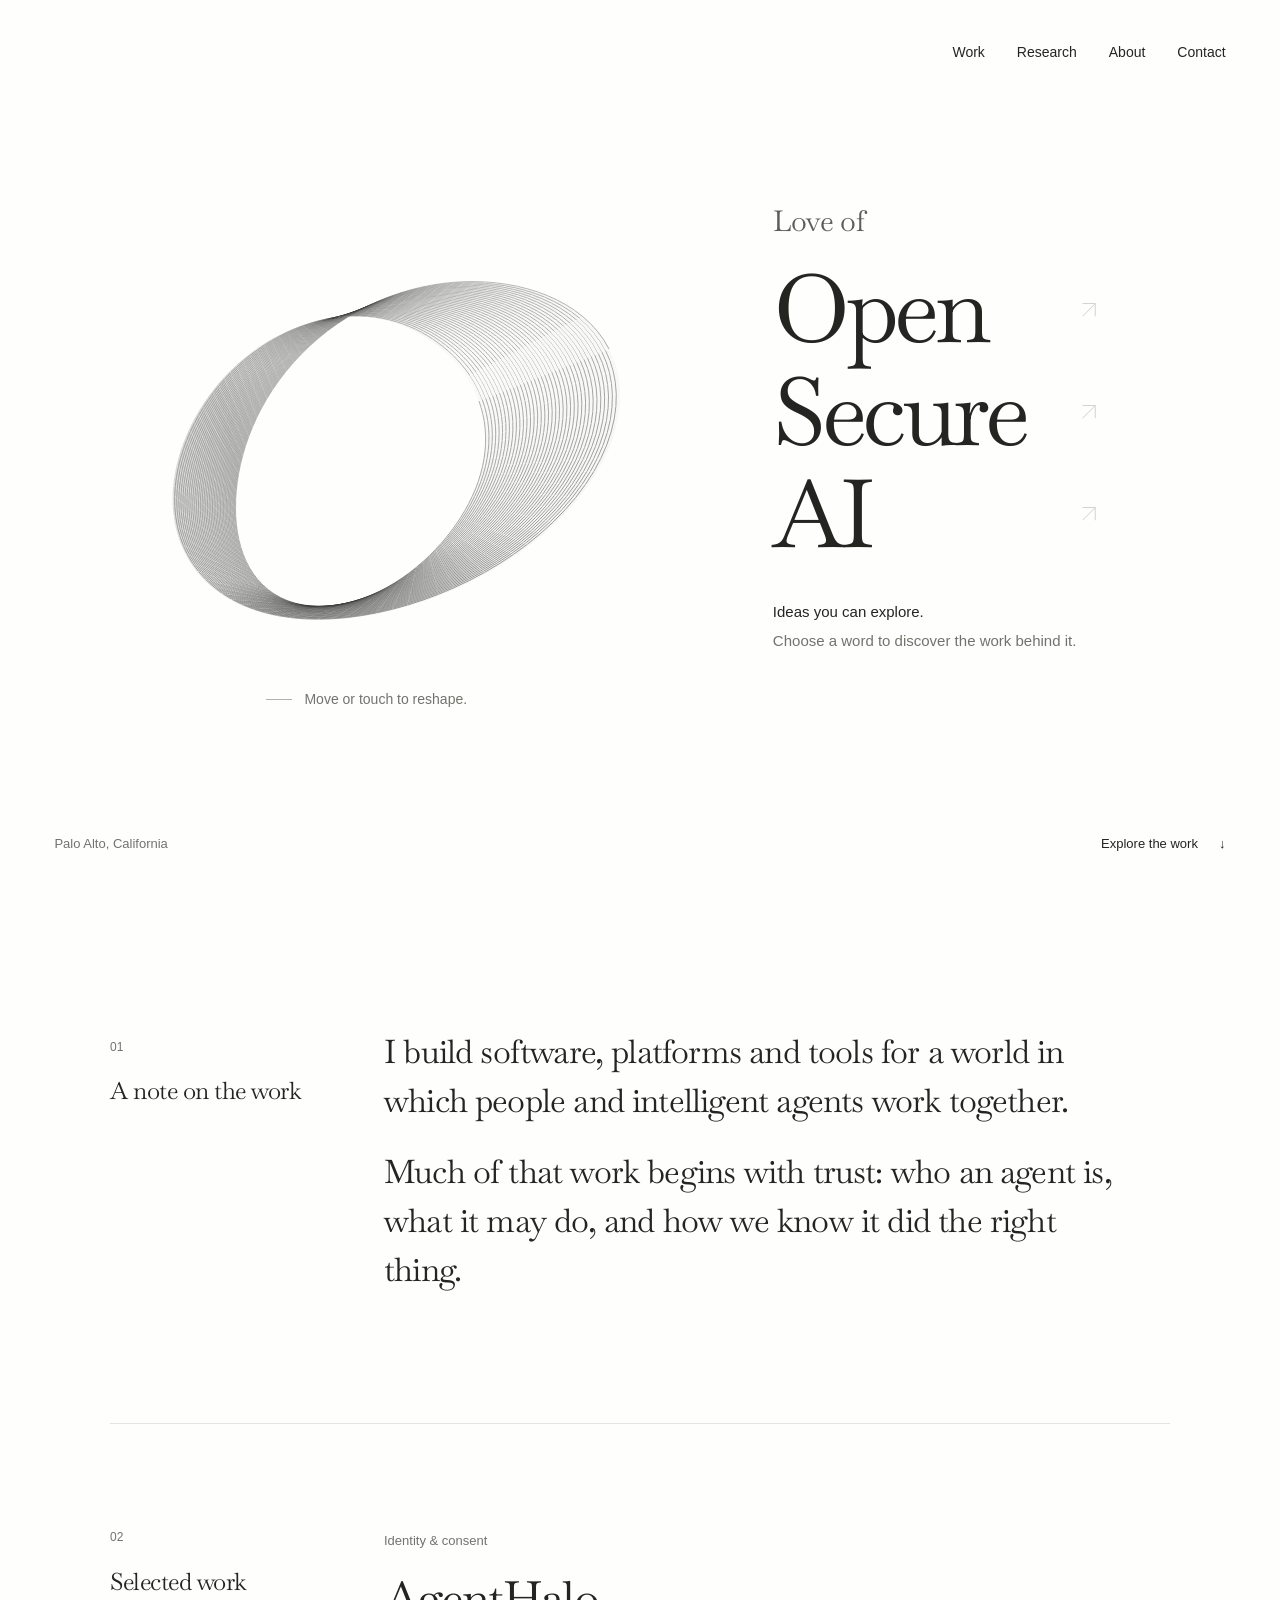
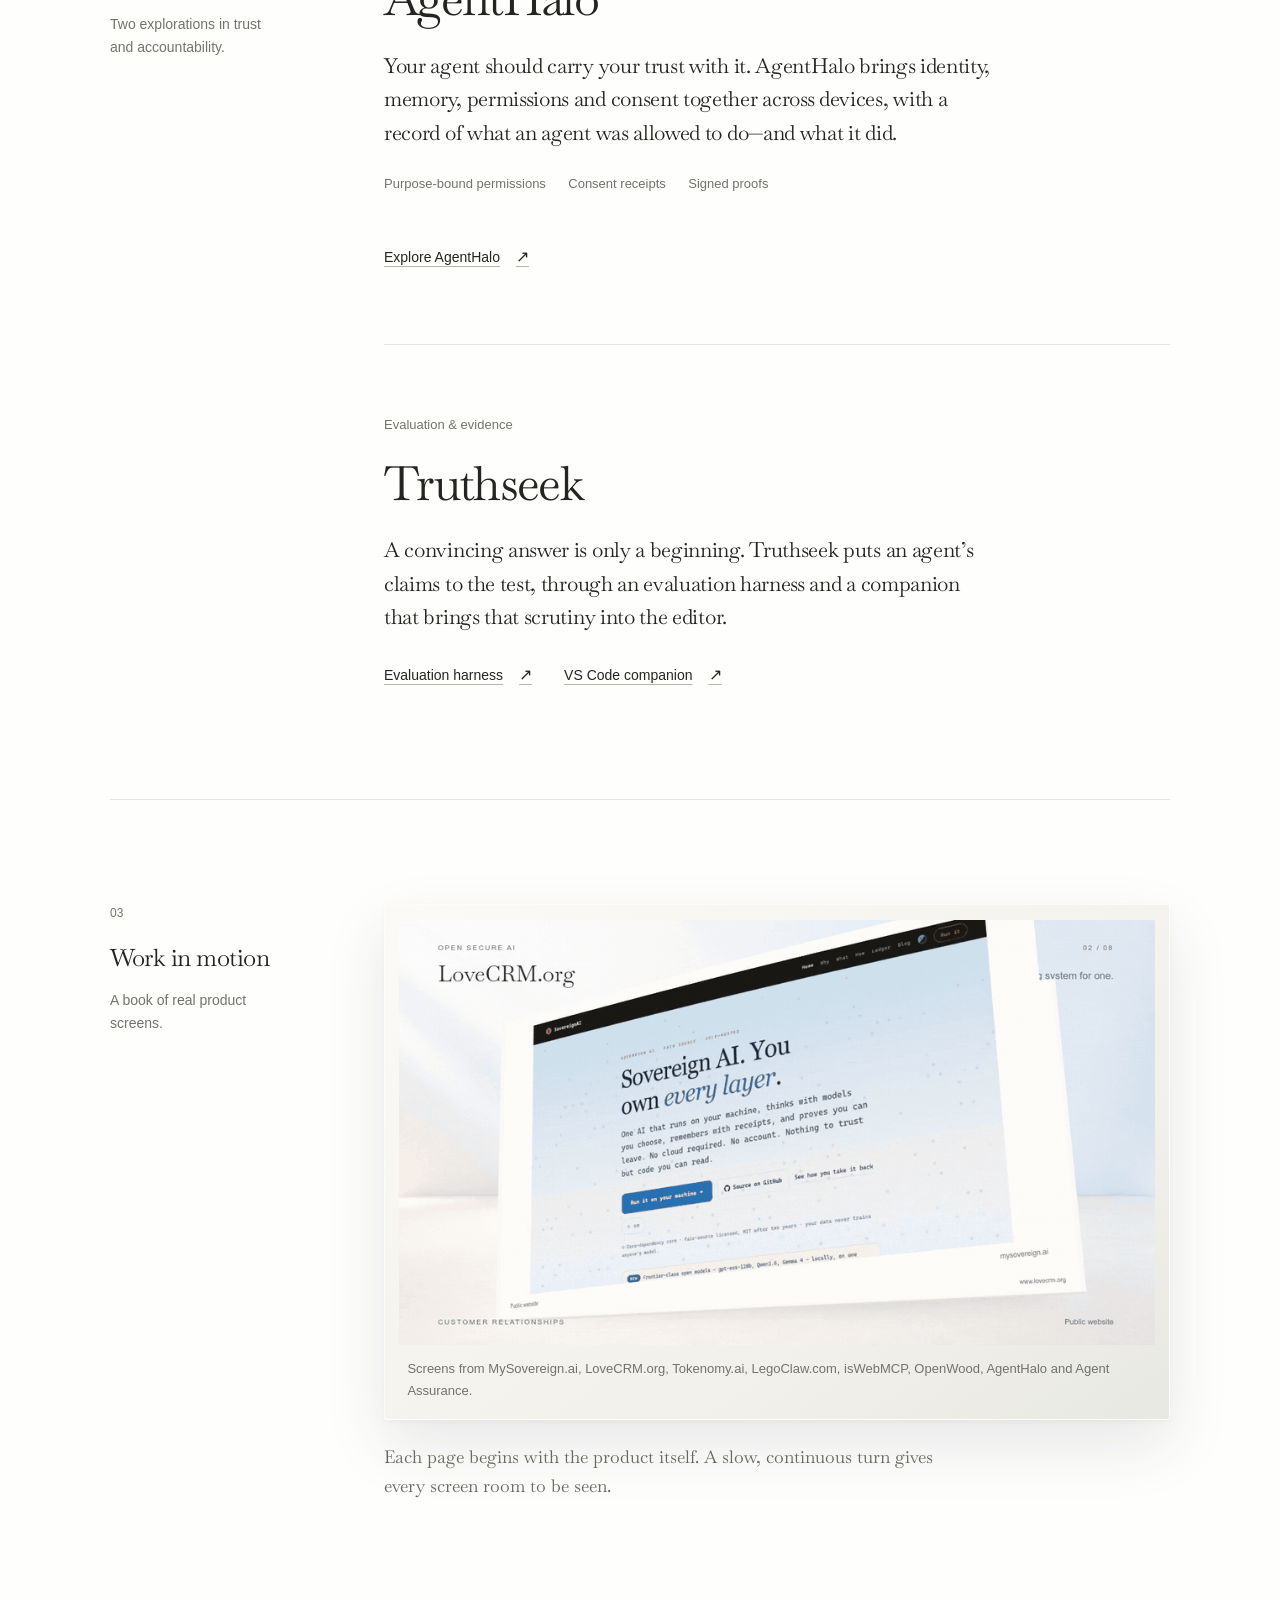
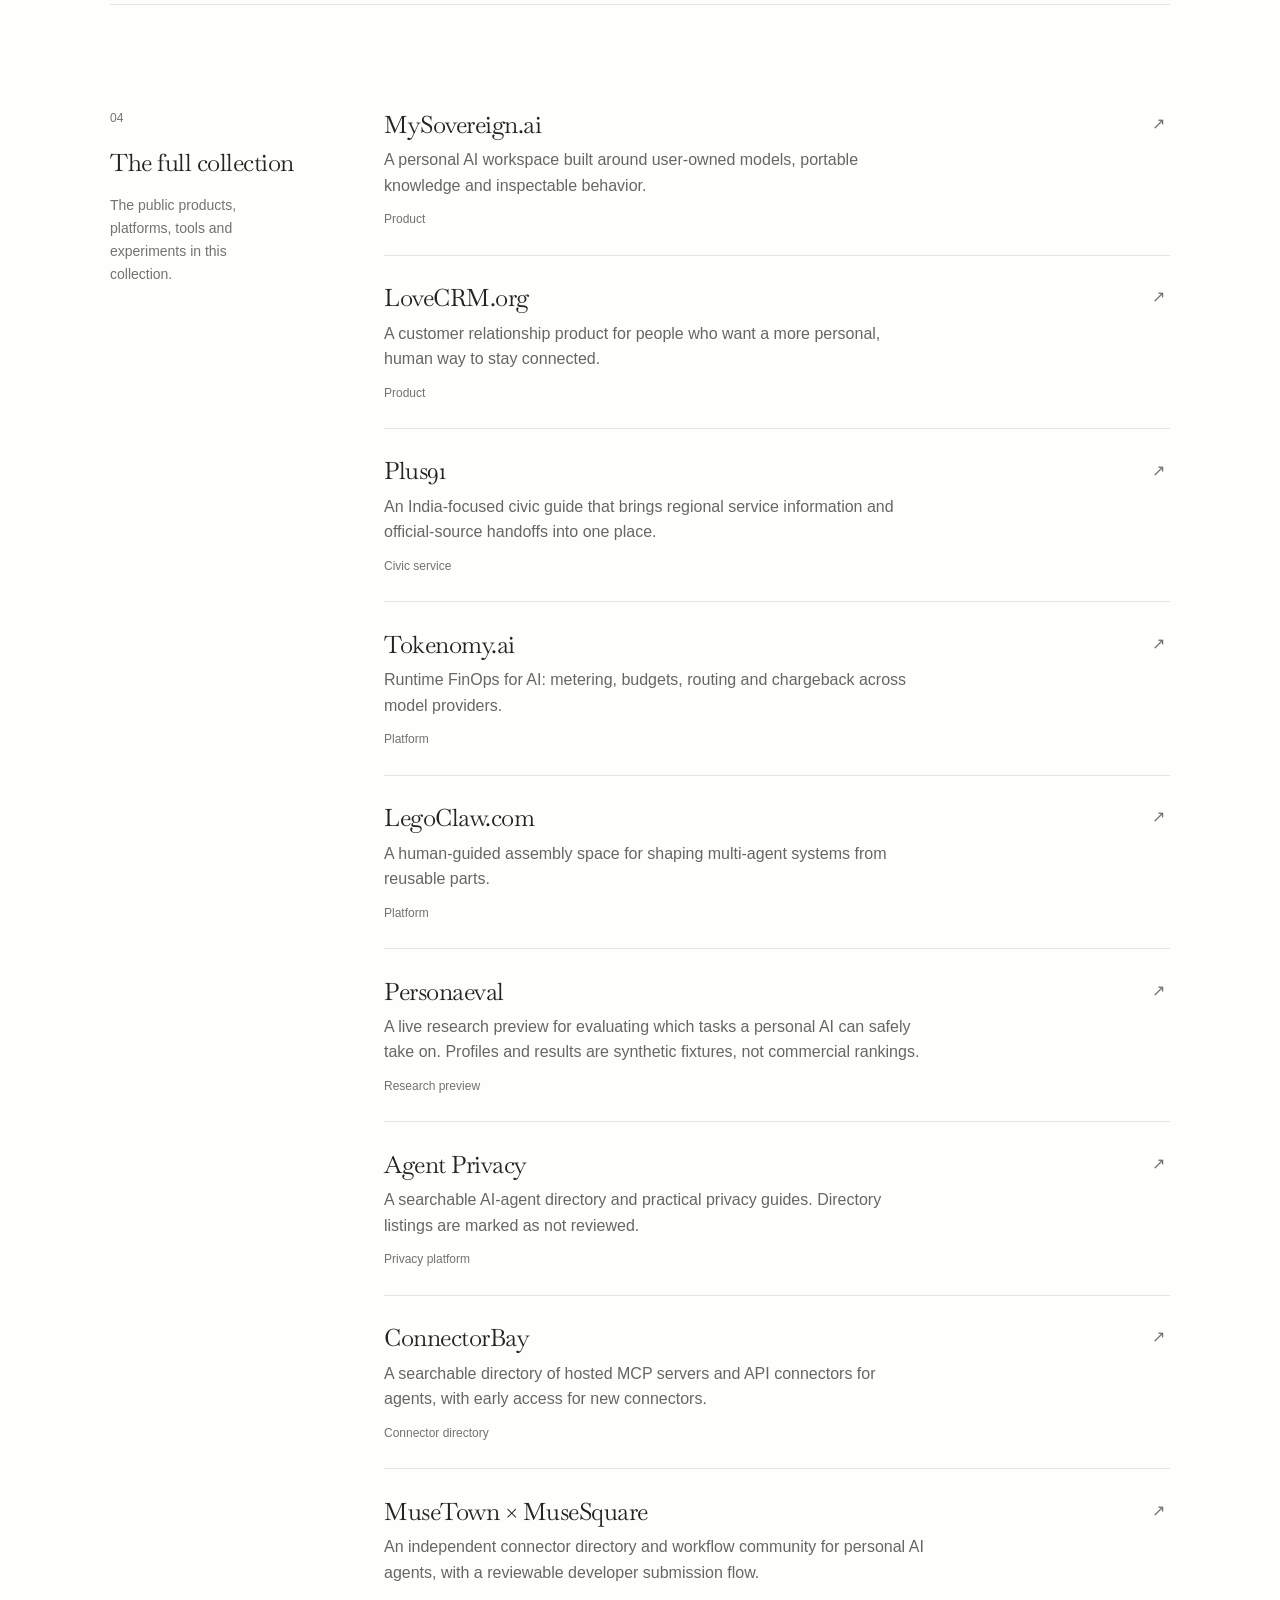
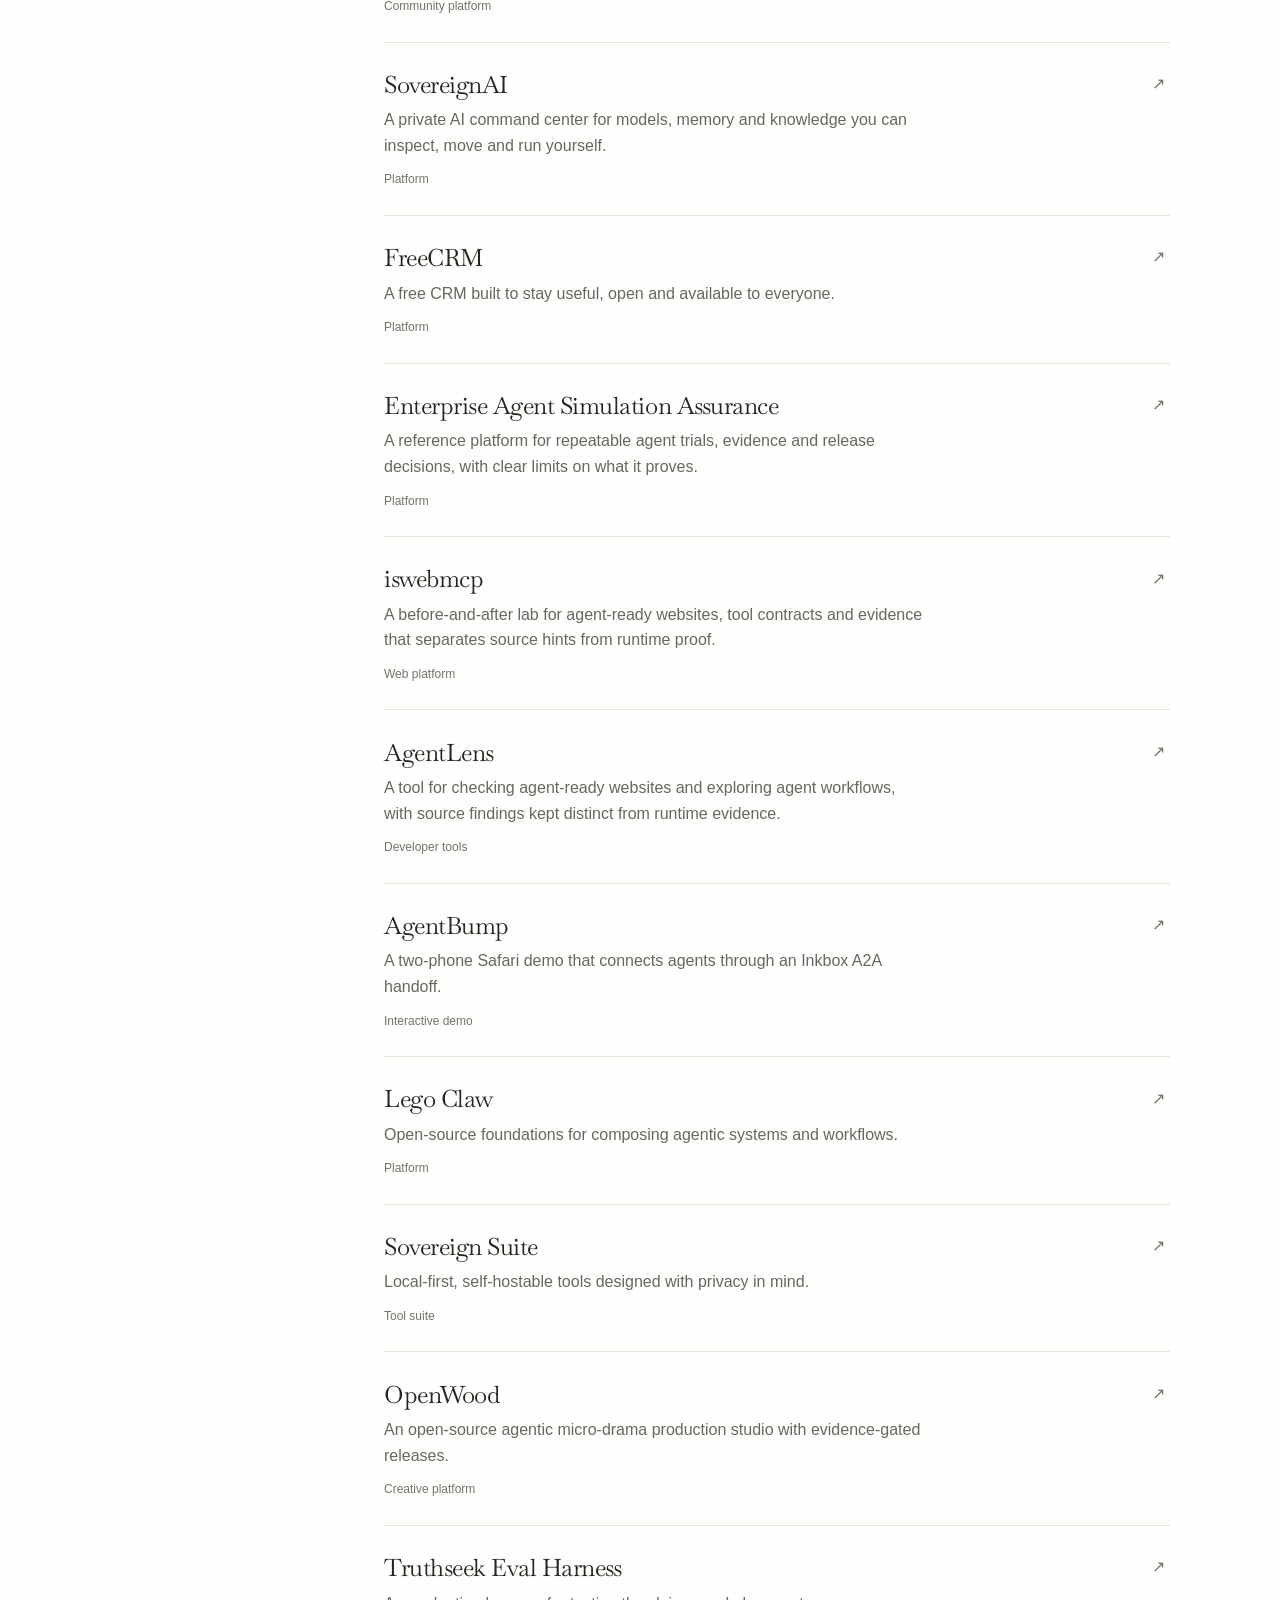
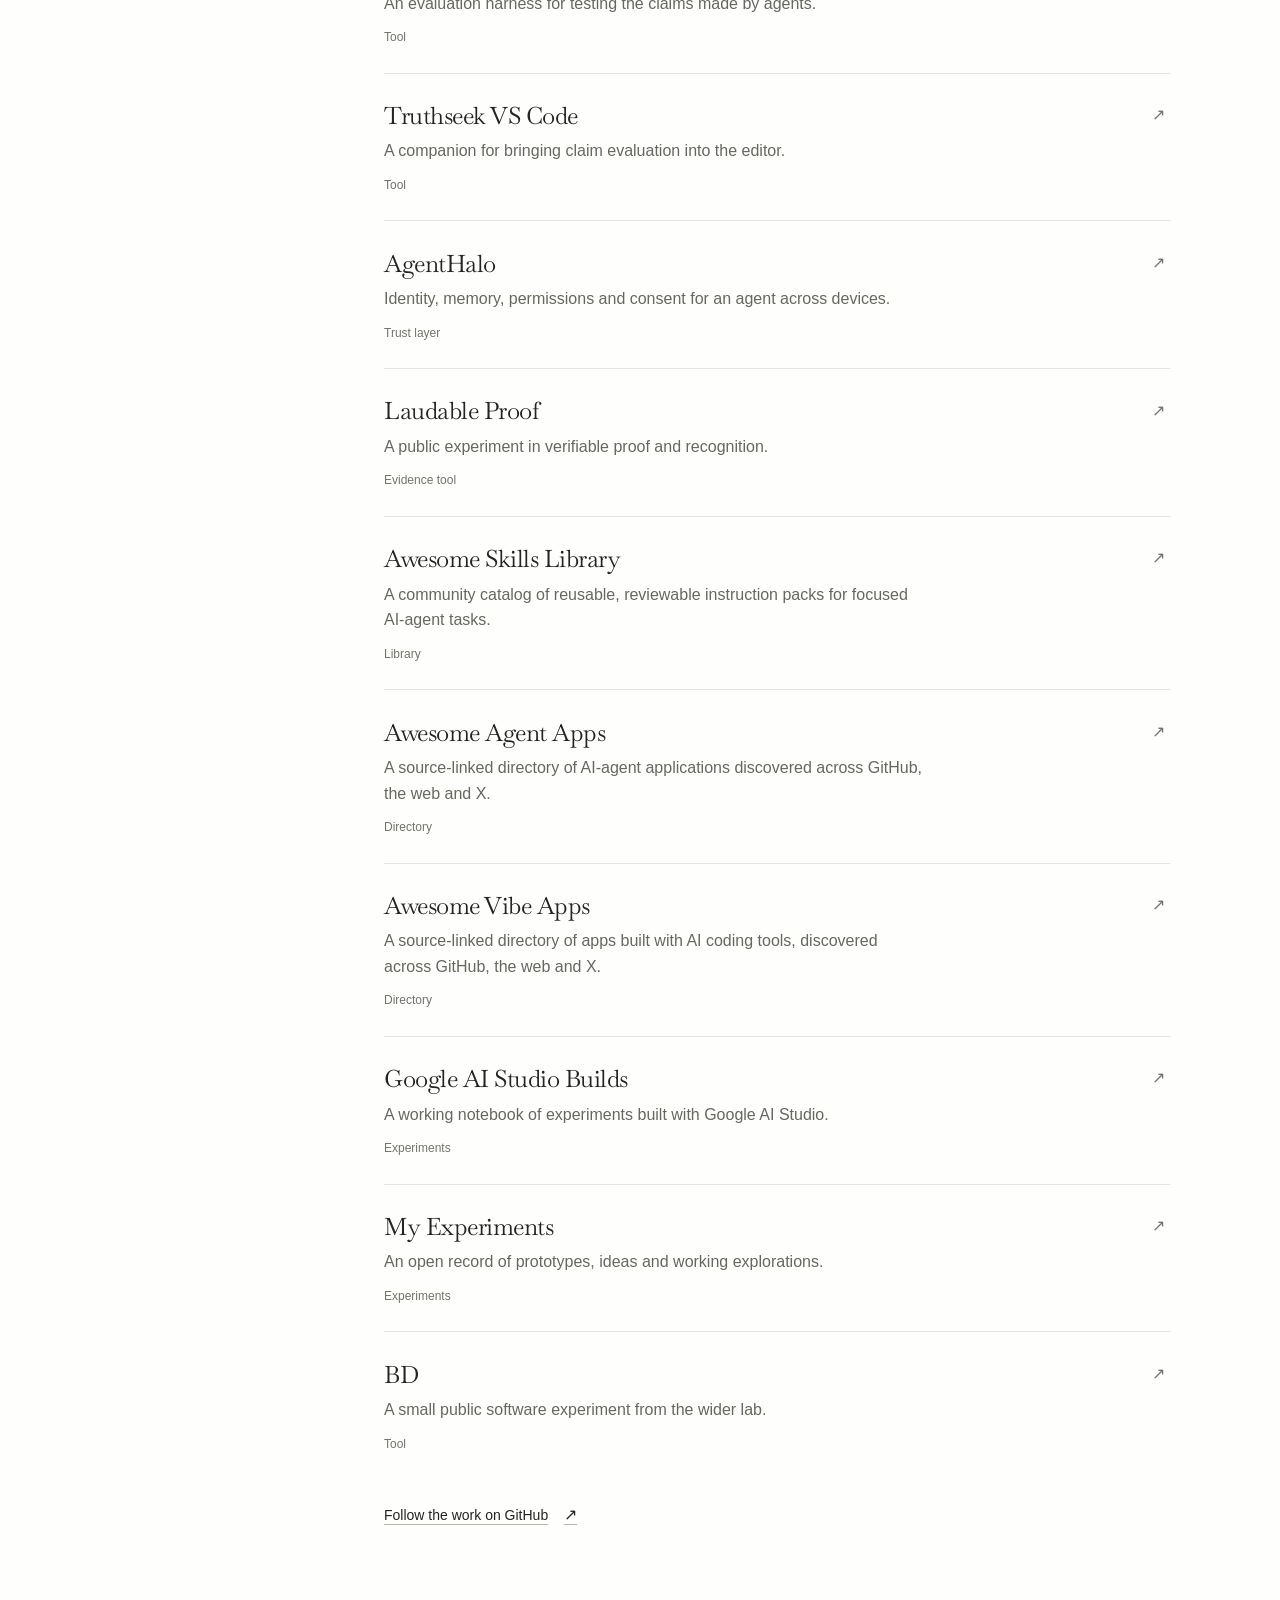
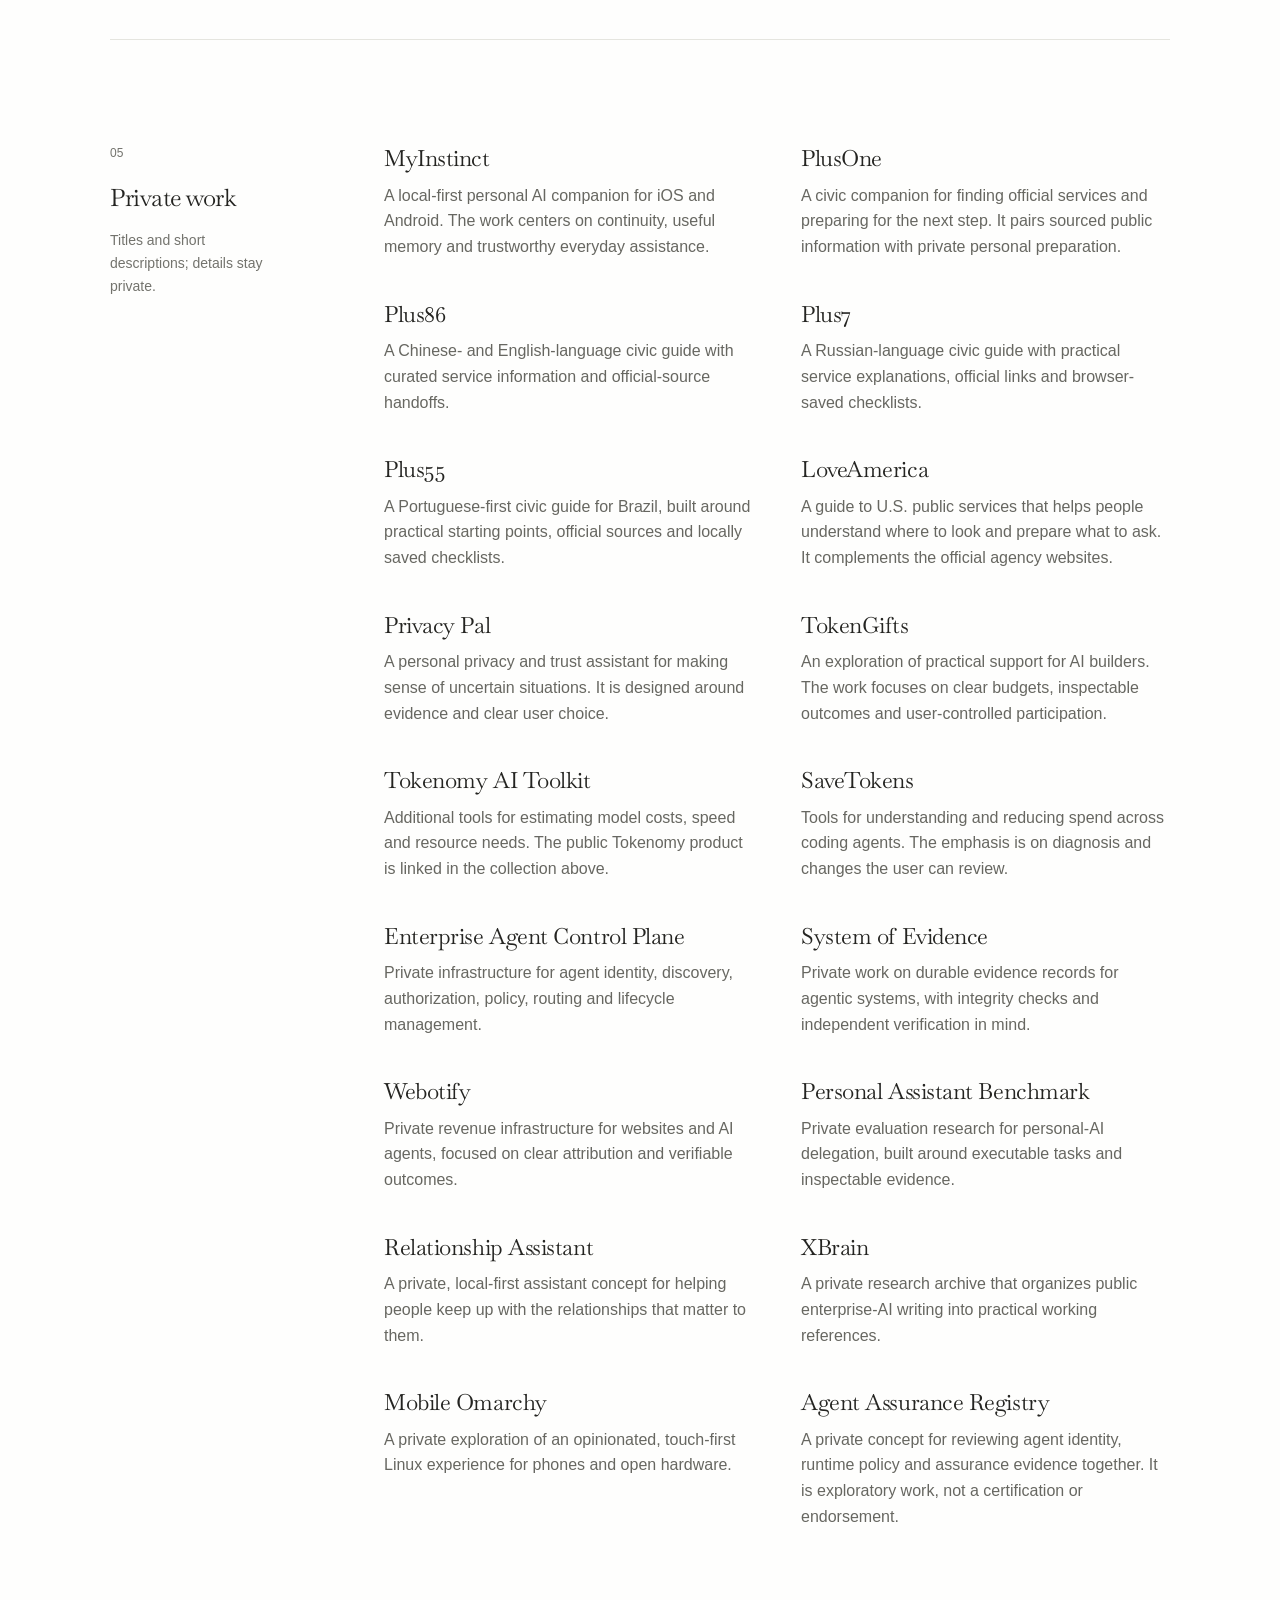
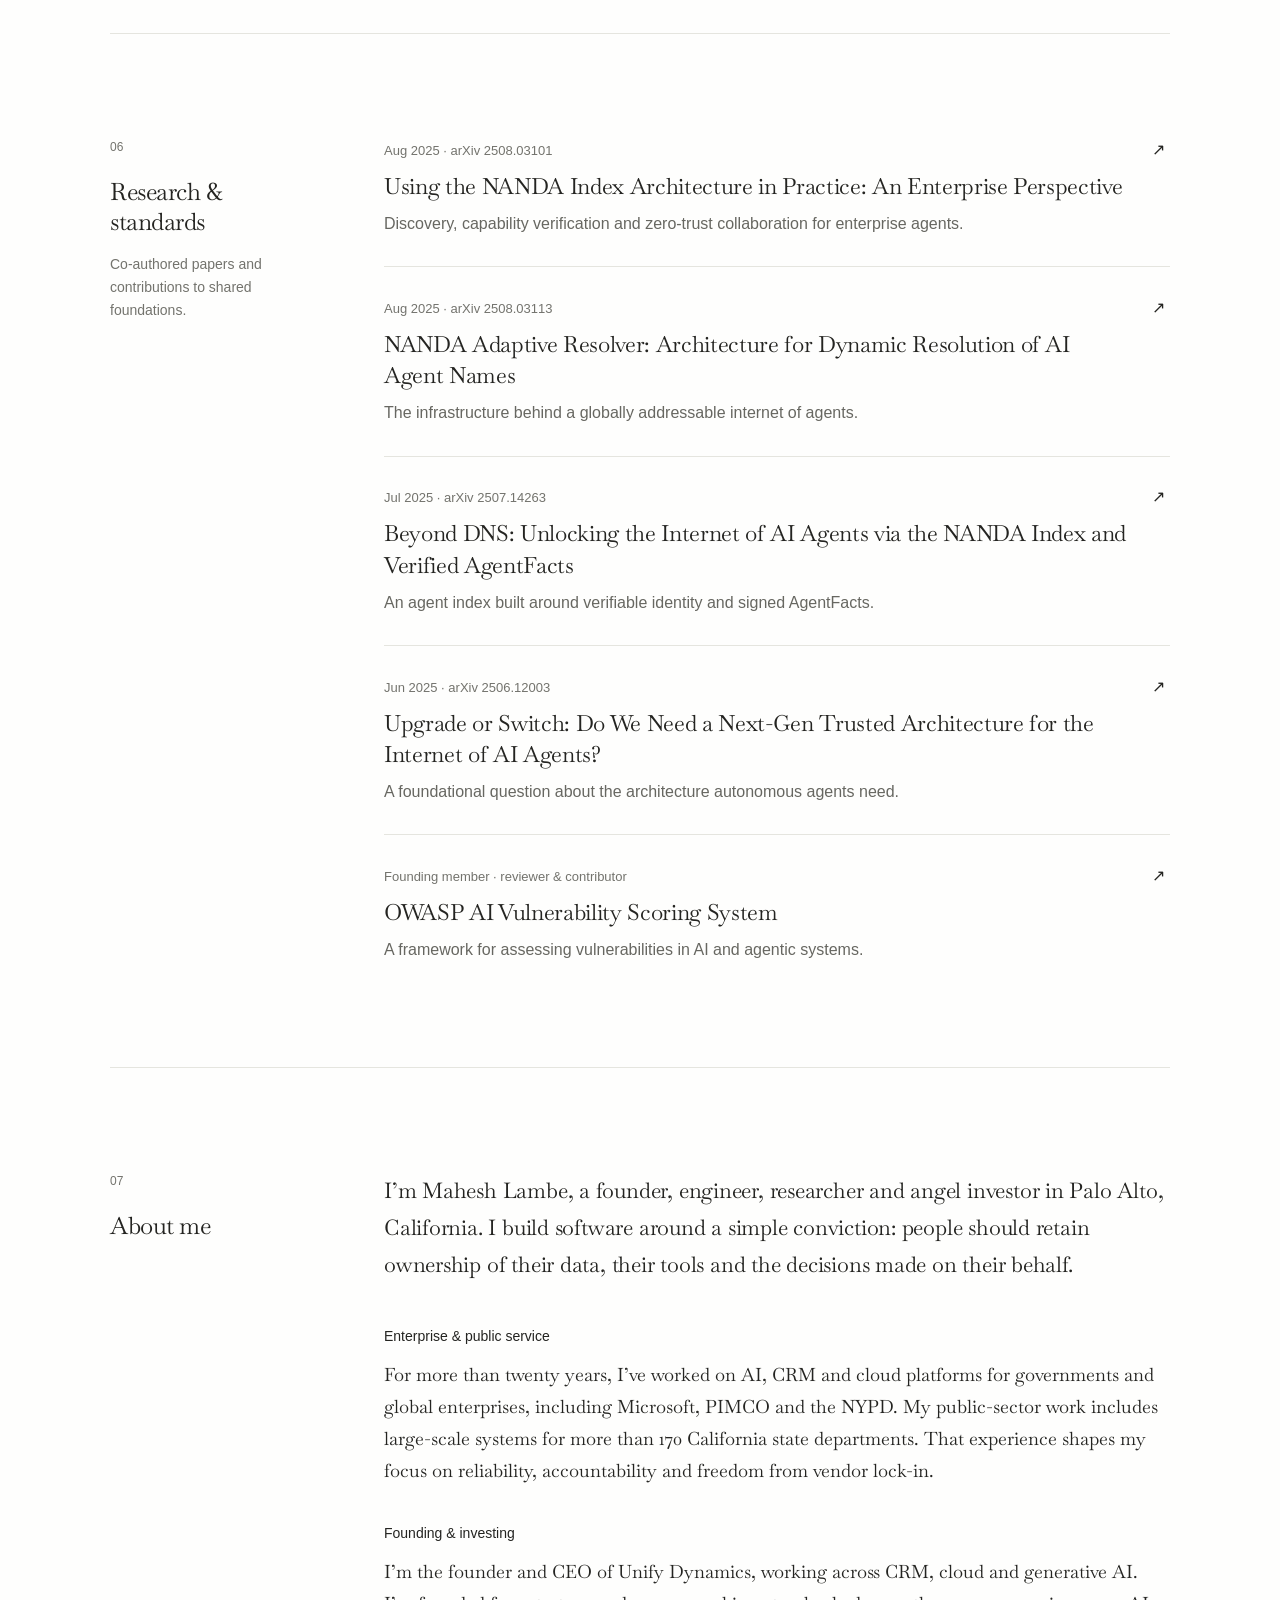
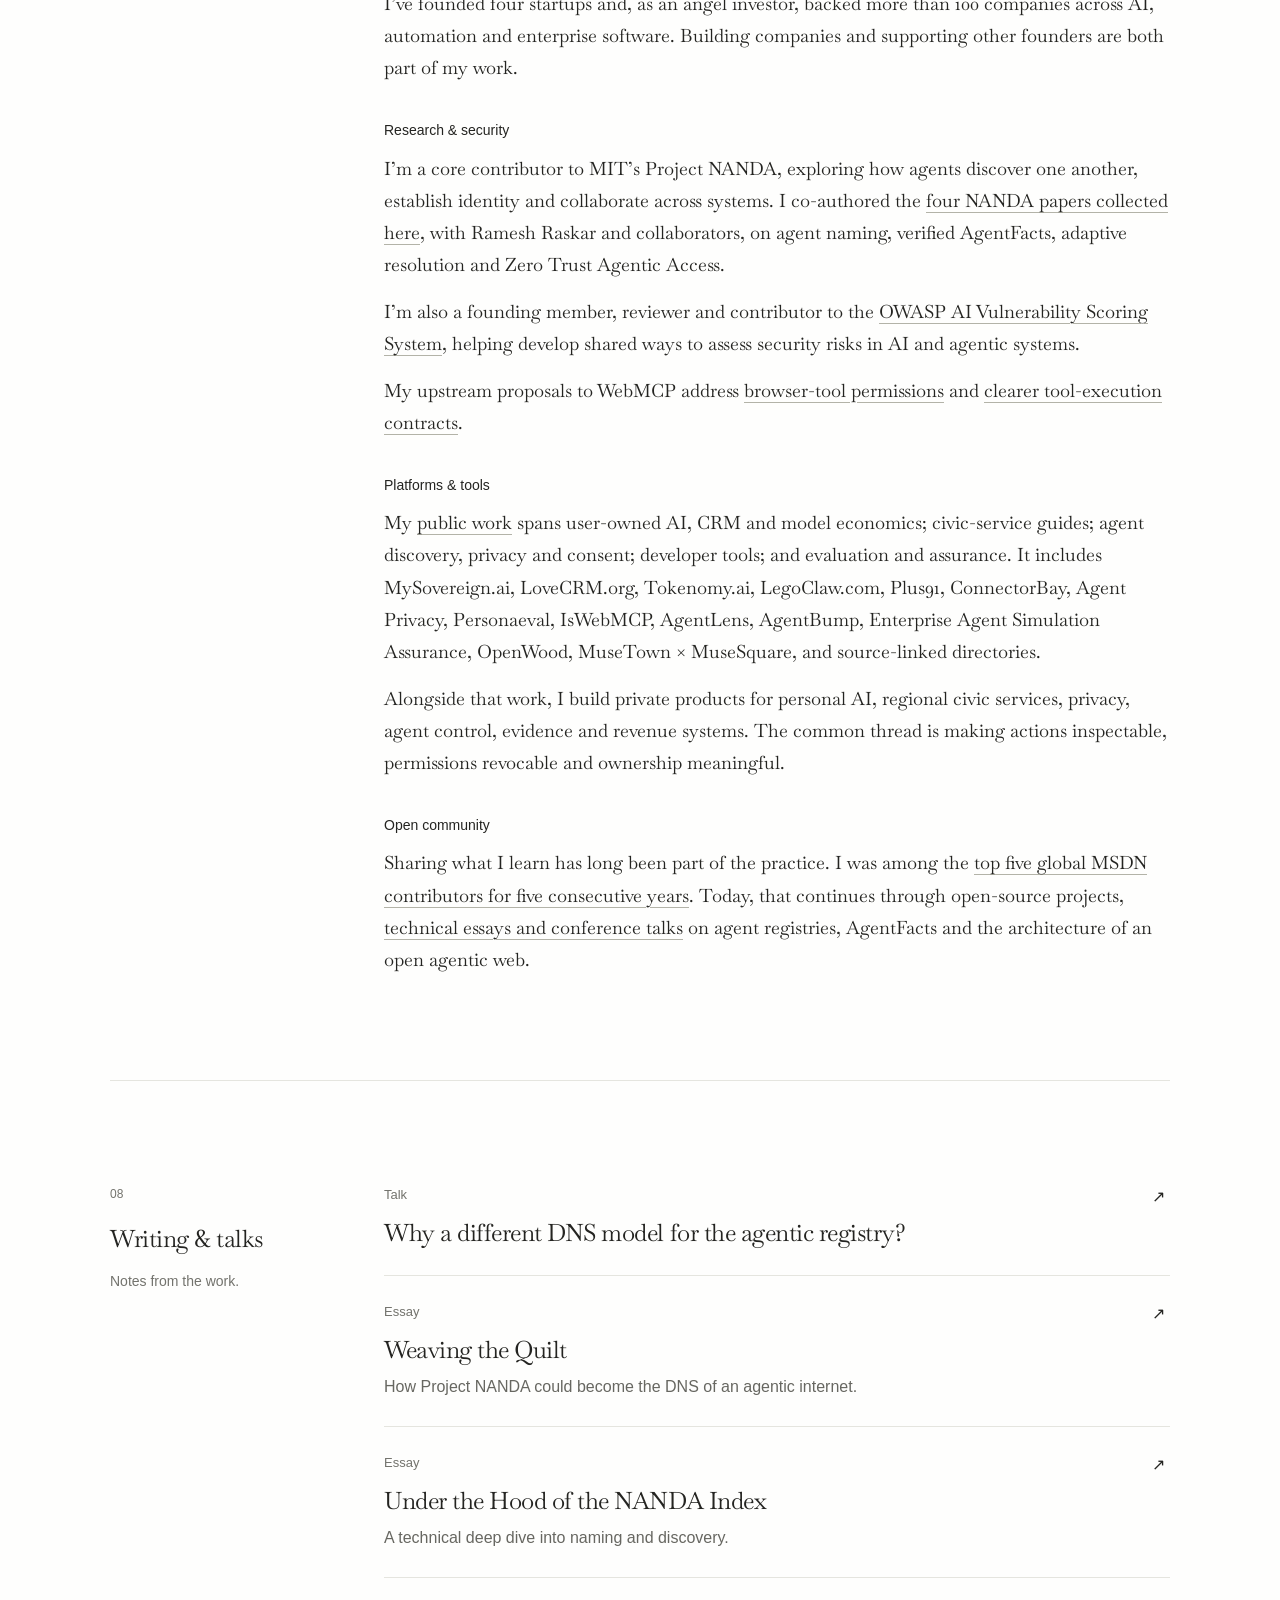
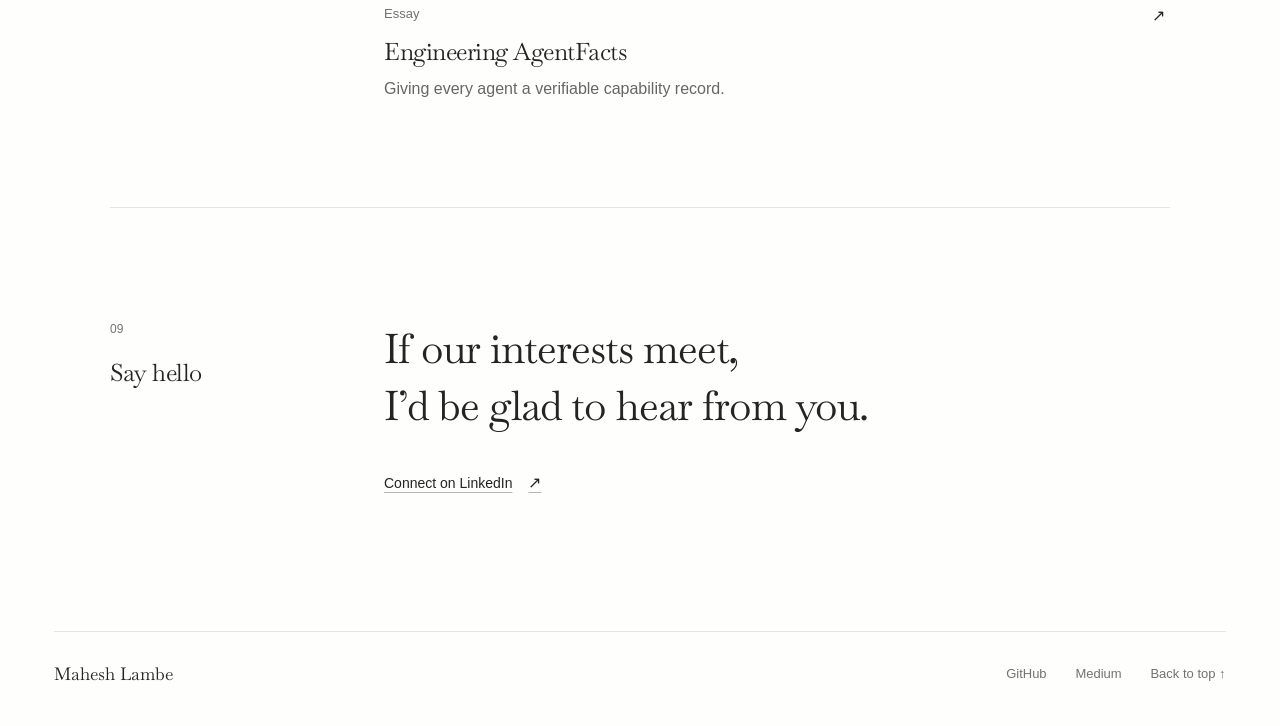
==== commit 6ed16cc4: "Update portfolio with latest work" ====
--- a/index.html
+++ b/index.html
@@ -1,2 +1,2 @@
-<!DOCTYPE html><html lang="en"><head><meta charSet="utf-8"/><meta name="viewport" content="width=device-width, initial-scale=1"/><link rel="stylesheet" href="/_next/static/css/index.DOQRiqnr.css" data-rsc-css-href="/_next/static/css/index.DOQRiqnr.css" data-precedence="vite-rsc/importer-resources"/><link rel="modulepreload" fetchPriority="low" href="/_next/static/chunks/index-9rA-D520.js"/><script src="/_next/static/chunks/rolldown-runtime-C60lm6uB.js" type="module" async=""></script><script src="/_next/static/chunks/framework-D_rUT4EX.js" type="module" async=""></script><link rel="modulepreload" href="/_next/static/chunks/layout-segment-context-Uatjv_St.js" crossorigin=""/><link rel="modulepreload" href="/_next/static/chunks/kinetic-hero-CiSIfBHa.js" crossorigin=""/><title>Love of Open Secure AI — Mahesh Lambe</title><meta name="description" content="Software, platforms and tools for a world in which people and intelligent agents work together. A collection of work by Mahesh Lambe."/><meta property="og:title" content="Love of Open Secure AI"/><meta property="og:description" content="Work, research and other explorations in AI, trust and systems."/><meta property="og:url" content="https://mlmrx.github.io"/><meta property="og:type" content="website"/><meta name="twitter:card" content="summary"/><meta name="twitter:title" content="Love of Open Secure AI"/><meta name="twitter:description" content="Work, research and other explorations in AI, trust and systems."/><link rel="canonical" href="https://mlmrx.github.io"/><link rel="preload" href="/fonts/baskervville-regular.ttf" as="font" type="font/ttf" crossorigin="anonymous"/><script>Object.assign(((self[Symbol.for("vinext.navigationRuntime")]??={bootstrap:{routeManifest:null},functions:{}}).bootstrap.rsc??={rsc:[]}),{params:{},nav:{"pathname":"/","searchParams":[]}})</script><link rel="modulepreload" href="/_next/static/chunks/index-9rA-D520.js" />
-</head><body><a href="#main" class="skip">Skip to content</a><header class="masthead" id="top"><nav aria-label="Main navigation"><a href="#work">Work</a><a href="#research">Research</a><a href="#about">About</a><a href="#connect">Contact</a></nav></header><main id="main"><section class="hero" aria-labelledby="intro"><div class="hero-layout"><div class="form-wrap"><div class="kinetic-form"><svg class="form-fallback" viewBox="-205 -185 410 370" fill="none" stroke="currentColor" stroke-width="0.65" aria-hidden="true" style="opacity:0.7"><path d="M71.68,-28.63 L73.20,-23.90 L74.45,-18.99 L75.40,-13.92 L76.03,-8.71 L76.32,-3.37 L76.26,2.08 L75.83,7.59 L75.03,13.14 L73.87,18.70 L72.35,24.22 L70.49,29.69 L68.30,35.06 L65.80,40.32 L63.01,45.44 L59.97,50.41 L56.68,55.22 L53.17,59.87 L49.46,64.34 L45.54,68.64 L41.45,72.78 L37.16,76.75 L32.70,80.55 L28.05,84.17 L23.23,87.60 L18.22,90.84 L13.04,93.85 L7.70,96.61 L2.20,99.09 L-3.43,101.26 L-9.16,103.07 L-14.95,104.50 L-20.77,105.50 L-26.55,106.04 L-32.26,106.10 L-37.84,105.66 L-43.22,104.71 L-48.37,103.23 L-53.22,101.25 L-57.74,98.78 L-61.89,95.83 L-65.63,92.44 L-68.96,88.64 L-71.85,84.47 L-74.31,79.97 L-76.34,75.17 L-77.95,70.12 L-79.16,64.85 L-79.98,59.38 L-80.42,53.75 L-80.52,47.98 L-80.29,42.08 L-79.74,36.07 L-78.88,29.95 L-77.73,23.73 L-76.28,17.42 L-74.53,11.03 L-72.49,4.56 L-70.13,-1.98 L-67.46,-8.58 L-64.45,-15.22 L-61.10,-21.88 L-57.39,-28.53 L-53.33,-35.16 L-48.90,-41.71 L-44.10,-48.17 L-38.94,-54.48 L-33.43,-60.62 L-27.58,-66.53 L-21.41,-72.18 L-14.95,-77.53 L-8.23,-82.54 L-1.28,-87.17 L5.87,-91.41 L13.17,-95.21 L20.59,-98.57 L28.10,-101.46 L35.65,-103.89 L43.21,-105.84 L50.75,-107.31 L58.25,-108.32 L65.67,-108.86 L73.01,-108.94 L80.24,-108.57 L87.35,-107.77 L94.32,-106.53 L101.15,-104.85 L107.82,-102.74 L114.31,-100.19 L120.59,-97.18 L126.64,-93.71 L132.43,-89.76 L137.90,-85.30 L143.01,-80.32 L147.69,-74.80 L151.87,-68.73 L155.48,-62.10"></path><path d="M75.71,-30.24 L77.27,-25.38 L78.53,-20.33 L79.47,-15.10 L80.06,-9.71 L80.28,-4.18 L80.12,1.45 L79.56,7.16 L78.61,12.92 L77.27,18.67 L75.54,24.40 L73.44,30.05 L70.99,35.61 L68.21,41.04 L65.13,46.32 L61.78,51.43 L58.17,56.36 L54.34,61.10 L50.30,65.65 L46.06,70.01 L41.64,74.18 L37.05,78.16 L32.28,81.94 L27.35,85.53 L22.25,88.92 L16.99,92.08 L11.58,95.01 L6.01,97.67 L0.32,100.03 L-5.49,102.07 L-11.37,103.75 L-17.30,105.03 L-23.22,105.87 L-29.10,106.26 L-34.89,106.16 L-40.51,105.55 L-45.94,104.43 L-51.10,102.79 L-55.95,100.65 L-60.45,98.02 L-64.57,94.92 L-68.28,91.38 L-71.55,87.44 L-74.38,83.14 L-76.76,78.52 L-78.71,73.61 L-80.23,68.46 L-81.34,63.11 L-82.05,57.57 L-82.39,51.88 L-82.38,46.07 L-82.04,40.14 L-81.38,34.11 L-80.42,27.99 L-79.16,21.79 L-77.60,15.52 L-75.76,9.17 L-73.62,2.76 L-71.19,-3.70 L-68.43,-10.21 L-65.36,-16.75 L-61.95,-23.30 L-58.20,-29.83 L-54.10,-36.32 L-49.64,-42.75 L-44.82,-49.06 L-39.66,-55.23 L-34.15,-61.21 L-28.32,-66.97 L-22.18,-72.47 L-15.76,-77.66 L-9.09,-82.52 L-2.19,-87.00 L4.89,-91.08 L12.11,-94.74 L19.44,-97.95 L26.85,-100.70 L34.29,-102.99 L41.74,-104.80 L49.16,-106.15 L56.52,-107.03 L63.80,-107.46 L70.99,-107.43 L78.07,-106.97 L85.02,-106.07 L91.82,-104.75 L98.48,-103.01 L104.97,-100.84 L111.28,-98.24 L117.38,-95.20 L123.26,-91.71 L128.86,-87.76 L134.16,-83.32 L139.10,-78.37 L143.62,-72.90 L147.66,-66.90 L151.13,-60.37"></path><path d="M79.77,-31.86 L81.36,-26.87 L82.63,-21.67 L83.56,-16.28 L84.11,-10.72 L84.27,-5.01 L84.01,0.82 L83.33,6.73 L82.23,12.69 L80.70,18.65 L78.76,24.57 L76.42,30.42 L73.71,36.17 L70.65,41.77 L67.28,47.20 L63.61,52.45 L59.68,57.50 L55.52,62.35 L51.15,66.98 L46.59,71.39 L41.84,75.59 L36.93,79.58 L31.87,83.36 L26.64,86.92 L21.27,90.25 L15.75,93.34 L10.09,96.18 L4.31,98.74 L-1.58,100.98 L-7.56,102.89 L-13.60,104.43 L-19.66,105.56 L-25.71,106.25 L-31.68,106.48 L-37.53,106.21 L-43.21,105.44 L-48.67,104.15 L-53.85,102.35 L-58.70,100.04 L-63.19,97.25 L-67.28,94.00 L-70.94,90.31 L-74.16,86.23 L-76.92,81.80 L-79.24,77.06 L-81.10,72.04 L-82.53,66.80 L-83.54,61.35 L-84.15,55.74 L-84.38,50.00 L-84.26,44.13 L-83.81,38.18 L-83.04,32.13 L-81.96,26.02 L-80.60,19.84 L-78.94,13.60 L-77.00,7.30 L-74.77,0.95 L-72.25,-5.44 L-69.42,-11.86 L-66.28,-18.29 L-62.81,-24.73 L-59.01,-31.14 L-54.87,-37.51 L-50.39,-43.79 L-45.56,-49.96 L-40.39,-55.98 L-34.89,-61.82 L-29.07,-67.42 L-22.96,-72.76 L-16.57,-77.80 L-9.95,-82.50 L-3.11,-86.82 L3.89,-90.75 L11.04,-94.26 L18.28,-97.32 L25.59,-99.93 L32.93,-102.07 L40.26,-103.76 L47.55,-104.98 L54.78,-105.74 L61.92,-106.05 L68.96,-105.92 L75.88,-105.35 L82.67,-104.37 L89.31,-102.97 L95.80,-101.15 L102.11,-98.93 L108.24,-96.29 L114.17,-93.22 L119.86,-89.72 L125.29,-85.76 L130.42,-81.33 L135.20,-76.42 L139.56,-71.01 L143.45,-65.08 L146.80,-58.64"></path><path d="M83.84,-33.49 L85.47,-28.36 L86.76,-23.02 L87.68,-17.47 L88.20,-11.73 L88.29,-5.83 L87.94,0.19 L87.14,6.30 L85.88,12.46 L84.17,18.63 L82.02,24.75 L79.44,30.80 L76.47,36.73 L73.13,42.51 L69.45,48.10 L65.47,53.50 L61.22,58.67 L56.72,63.61 L52.02,68.32 L47.12,72.80 L42.05,77.03 L36.82,81.03 L31.44,84.79 L25.92,88.32 L20.27,91.60 L14.49,94.62 L8.59,97.37 L2.59,99.82 L-3.51,101.95 L-9.67,103.72 L-15.86,105.12 L-22.06,106.10 L-28.21,106.63 L-34.28,106.70 L-40.20,106.26 L-45.94,105.32 L-51.43,103.87 L-56.62,101.90 L-61.48,99.43 L-65.95,96.48 L-70.01,93.07 L-73.63,89.24 L-76.79,85.02 L-79.49,80.46 L-81.73,75.59 L-83.50,70.46 L-84.84,65.12 L-85.75,59.58 L-86.26,53.90 L-86.39,48.09 L-86.16,42.19 L-85.59,36.20 L-84.71,30.14 L-83.53,24.03 L-82.05,17.86 L-80.29,11.65 L-78.25,5.41 L-75.93,-0.88 L-73.32,-7.19 L-70.42,-13.52 L-67.21,-19.85 L-63.68,-26.18 L-59.83,-32.47 L-55.66,-38.70 L-51.14,-44.85 L-46.30,-50.87 L-41.12,-56.74 L-35.63,-62.42 L-29.83,-67.88 L-23.74,-73.06 L-17.40,-77.94 L-10.82,-82.48 L-4.05,-86.65 L2.89,-90.42 L9.96,-93.77 L17.12,-96.69 L24.32,-99.15 L31.55,-101.16 L38.76,-102.70 L45.93,-103.79 L53.03,-104.43 L60.03,-104.63 L66.92,-104.39 L73.68,-103.73 L80.31,-102.65 L86.79,-101.18 L93.10,-99.30 L99.24,-97.01 L105.20,-94.33 L110.95,-91.23 L116.46,-87.71 L121.72,-83.76 L126.68,-79.35 L131.30,-74.47 L135.51,-69.11 L139.26,-63.26 L142.49,-56.91"></path><path d="M87.92,-35.12 L89.60,-29.87 L90.91,-24.38 L91.83,-18.67 L92.31,-12.75 L92.35,-6.67 L91.91,-0.45 L90.98,5.86 L89.57,12.23 L87.68,18.60 L85.31,24.94 L82.50,31.18 L79.26,37.30 L75.64,43.26 L71.65,49.01 L67.35,54.55 L62.77,59.85 L57.94,64.90 L52.89,69.69 L47.66,74.22 L42.25,78.49 L36.70,82.50 L31.01,86.25 L25.19,89.74 L19.26,92.96 L13.21,95.91 L7.07,98.57 L0.84,100.91 L-5.45,102.92 L-11.79,104.57 L-18.15,105.82 L-24.48,106.64 L-30.74,107.02 L-36.90,106.92 L-42.90,106.32 L-48.69,105.21 L-54.21,103.59 L-59.42,101.45 L-64.28,98.82 L-68.73,95.70 L-72.76,92.14 L-76.34,88.15 L-79.44,83.79 L-82.08,79.10 L-84.24,74.11 L-85.93,68.87 L-87.17,63.42 L-87.98,57.80 L-88.39,52.04 L-88.41,46.17 L-88.07,40.22 L-87.39,34.20 L-86.40,28.13 L-85.10,22.02 L-83.52,15.87 L-81.66,9.69 L-79.52,3.49 L-77.10,-2.73 L-74.41,-8.96 L-71.43,-15.20 L-68.15,-21.43 L-64.56,-27.64 L-60.67,-33.81 L-56.45,-39.91 L-51.91,-45.91 L-47.05,-51.79 L-41.87,-57.51 L-36.38,-63.04 L-30.59,-68.33 L-24.54,-73.36 L-18.23,-78.08 L-11.70,-82.46 L-4.99,-86.47 L1.88,-90.08 L8.87,-93.28 L15.93,-96.05 L23.04,-98.36 L30.16,-100.23 L37.26,-101.64 L44.30,-102.60 L51.26,-103.12 L58.12,-103.20 L64.86,-102.85 L71.47,-102.09 L77.94,-100.93 L84.25,-99.37 L90.39,-97.43 L96.36,-95.09 L102.14,-92.37 L107.72,-89.24 L113.06,-85.71 L118.15,-81.76 L122.94,-77.37 L127.40,-72.53 L131.47,-67.23 L135.09,-61.45 L138.19,-55.20"></path><path d="M92.02,-36.75 L93.75,-31.38 L95.09,-25.74 L96.00,-19.87 L96.46,-13.78 L96.43,-7.51 L95.91,-1.10 L94.87,5.42 L93.30,12.00 L91.23,18.58 L88.65,25.12 L85.60,31.57 L82.09,37.88 L78.18,44.01 L73.88,49.94 L69.26,55.62 L64.34,61.05 L59.17,66.20 L53.78,71.07 L48.20,75.66 L42.46,79.96 L36.58,83.98 L30.57,87.72 L24.45,91.18 L18.23,94.35 L11.92,97.22 L5.53,99.78 L-0.92,102.02 L-7.42,103.90 L-13.94,105.41 L-20.45,106.52 L-26.92,107.19 L-33.30,107.41 L-39.55,107.14 L-45.62,106.37 L-51.46,105.09 L-57.02,103.30 L-62.25,100.99 L-67.10,98.19 L-71.54,94.92 L-75.54,91.19 L-79.07,87.06 L-82.12,82.56 L-84.68,77.73 L-86.77,72.61 L-88.37,67.26 L-89.52,61.71 L-90.24,56.00 L-90.54,50.17 L-90.45,44.24 L-90.00,38.24 L-89.21,32.19 L-88.10,26.10 L-86.69,19.99 L-85.00,13.86 L-83.03,7.72 L-80.80,1.56 L-78.29,-4.59 L-75.51,-10.75 L-72.45,-16.90 L-69.10,-23.03 L-65.45,-29.12 L-61.51,-35.16 L-57.25,-41.13 L-52.68,-46.99 L-47.80,-52.73 L-42.62,-58.29 L-37.13,-63.66 L-31.37,-68.80 L-25.34,-73.66 L-19.07,-78.22 L-12.59,-82.43 L-5.94,-86.29 L0.86,-89.74 L7.77,-92.79 L14.74,-95.40 L21.75,-97.57 L28.76,-99.29 L35.74,-100.57 L42.65,-101.40 L49.48,-101.79 L56.20,-101.76 L62.79,-101.31 L69.25,-100.45 L75.55,-99.20 L81.70,-97.57 L87.67,-95.55 L93.47,-93.16 L99.08,-90.40 L104.48,-87.25 L109.66,-83.70 L114.58,-79.75 L119.21,-75.39 L123.51,-70.59 L127.43,-65.34 L130.92,-59.64 L133.91,-53.49"></path><path d="M96.14,-38.40 L97.92,-32.89 L99.28,-27.11 L100.20,-21.08 L100.63,-14.82 L100.56,-8.37 L99.94,-1.75 L98.79,4.97 L97.07,11.76 L94.82,18.56 L92.03,25.31 L88.73,31.96 L84.96,38.47 L80.75,44.78 L76.15,50.87 L71.19,56.71 L65.94,62.26 L60.42,67.52 L54.68,72.47 L48.76,77.12 L42.67,81.46 L36.46,85.49 L30.13,89.21 L23.70,92.63 L17.19,95.75 L10.61,98.54 L3.97,101.01 L-2.71,103.14 L-9.41,104.90 L-16.11,106.27 L-22.79,107.23 L-29.39,107.75 L-35.89,107.80 L-42.23,107.37 L-48.37,106.43 L-54.27,104.98 L-59.86,103.01 L-65.10,100.54 L-69.95,97.57 L-74.37,94.13 L-78.34,90.25 L-81.82,85.96 L-84.82,81.31 L-87.31,76.35 L-89.32,71.11 L-90.84,65.64 L-91.89,59.99 L-92.51,54.19 L-92.70,48.28 L-92.50,42.29 L-91.94,36.24 L-91.04,30.16 L-89.82,24.06 L-88.30,17.94 L-86.50,11.83 L-84.42,5.72 L-82.09,-0.38 L-79.48,-6.48 L-76.61,-12.56 L-73.47,-18.61 L-70.06,-24.64 L-66.35,-30.62 L-62.36,-36.53 L-58.06,-42.36 L-53.46,-48.08 L-48.57,-53.67 L-43.38,-59.08 L-37.90,-64.29 L-32.15,-69.26 L-26.15,-73.96 L-19.92,-78.36 L-13.49,-82.41 L-6.90,-86.10 L-0.17,-89.40 L6.65,-92.29 L13.54,-94.75 L20.45,-96.77 L27.35,-98.35 L34.20,-99.49 L40.99,-100.19 L47.69,-100.46 L54.26,-100.31 L60.71,-99.75 L67.01,-98.79 L73.16,-97.46 L79.14,-95.75 L84.94,-93.67 L90.57,-91.23 L96.01,-88.42 L101.24,-85.25 L106.25,-81.69 L111.00,-77.75 L115.47,-73.41 L119.62,-68.65 L123.41,-63.46 L126.77,-57.84 L129.65,-51.78"></path><path d="M100.27,-40.05 L102.11,-34.42 L103.51,-28.50 L104.43,-22.30 L104.84,-15.87 L104.71,-9.22 L104.02,-2.41 L102.74,4.52 L100.88,11.52 L98.44,18.53 L95.44,25.49 L91.90,32.35 L87.86,39.06 L83.36,45.56 L78.44,51.82 L73.16,57.81 L67.56,63.49 L61.69,68.86 L55.60,73.90 L49.32,78.60 L42.89,82.97 L36.33,87.02 L29.68,90.73 L22.94,94.11 L16.14,97.17 L9.29,99.88 L2.40,102.26 L-4.51,104.27 L-11.43,105.91 L-18.31,107.14 L-25.14,107.95 L-31.89,108.31 L-38.50,108.20 L-44.94,107.60 L-51.15,106.49 L-57.09,104.86 L-62.72,102.72 L-67.97,100.07 L-72.82,96.93 L-77.23,93.33 L-81.16,89.29 L-84.60,84.85 L-87.54,80.06 L-89.96,74.96 L-91.89,69.59 L-93.32,64.01 L-94.29,58.25 L-94.80,52.36 L-94.88,46.37 L-94.58,40.32 L-93.90,34.22 L-92.88,28.11 L-91.55,21.99 L-89.92,15.88 L-88.01,9.78 L-85.83,3.70 L-83.39,-2.35 L-80.69,-8.38 L-77.73,-14.38 L-74.51,-20.35 L-71.03,-26.27 L-67.26,-32.13 L-63.21,-37.92 L-58.88,-43.61 L-54.26,-49.19 L-49.34,-54.62 L-44.14,-59.88 L-38.67,-64.93 L-32.94,-69.74 L-26.97,-74.27 L-20.78,-78.50 L-14.40,-82.39 L-7.87,-85.92 L-1.21,-89.06 L5.53,-91.78 L12.32,-94.09 L19.13,-95.96 L25.92,-97.40 L32.66,-98.40 L39.32,-98.97 L45.88,-99.11 L52.32,-98.85 L58.61,-98.18 L64.76,-97.13 L70.74,-95.71 L76.56,-93.92 L82.20,-91.78 L87.66,-89.29 L92.93,-86.44 L97.99,-83.24 L102.83,-79.68 L107.42,-75.75 L111.74,-71.43 L115.74,-66.71 L119.39,-61.59 L122.63,-56.05 L125.40,-50.09"></path><path d="M104.42,-41.71 L106.32,-35.95 L107.75,-29.88 L108.69,-23.53 L109.08,-16.92 L108.90,-10.09 L108.13,-3.07 L106.74,4.07 L104.73,11.28 L102.11,18.51 L98.90,25.68 L95.11,32.75 L90.80,39.66 L86.00,46.35 L80.76,52.78 L75.15,58.92 L69.20,64.74 L62.98,70.22 L56.52,75.34 L49.89,80.11 L43.11,84.51 L36.21,88.56 L29.23,92.26 L22.17,95.61 L15.08,98.60 L7.95,101.24 L0.80,103.52 L-6.34,105.42 L-13.46,106.93 L-20.53,108.02 L-27.53,108.68 L-34.41,108.88 L-41.14,108.60 L-47.67,107.83 L-53.95,106.54 L-59.95,104.74 L-65.60,102.43 L-70.87,99.60 L-75.72,96.29 L-80.10,92.52 L-84.00,88.32 L-87.40,83.73 L-90.28,78.79 L-92.64,73.55 L-94.48,68.06 L-95.83,62.36 L-96.70,56.50 L-97.11,50.52 L-97.09,44.45 L-96.67,38.33 L-95.88,32.19 L-94.75,26.04 L-93.30,19.91 L-91.55,13.79 L-89.53,7.71 L-87.25,1.67 L-84.70,-4.34 L-81.91,-10.31 L-78.86,-16.23 L-75.56,-22.10 L-72.01,-27.91 L-68.18,-33.65 L-64.08,-39.31 L-59.71,-44.87 L-55.06,-50.30 L-50.12,-55.58 L-44.92,-60.68 L-39.46,-65.57 L-33.74,-70.21 L-27.80,-74.58 L-21.65,-78.65 L-15.32,-82.37 L-8.85,-85.73 L-2.27,-88.71 L4.39,-91.28 L11.09,-93.43 L17.80,-95.15 L24.48,-96.44 L31.10,-97.30 L37.63,-97.74 L44.06,-97.76 L50.35,-97.37 L56.50,-96.60 L62.49,-95.46 L68.32,-93.95 L73.97,-92.08 L79.45,-89.88 L84.74,-87.34 L89.84,-84.46 L94.74,-81.23 L99.41,-77.67 L103.84,-73.74 L108.01,-69.45 L111.87,-64.78 L115.38,-59.71 L118.50,-54.26 L121.17,-48.40"></path><path d="M108.58,-43.37 L110.54,-37.49 L112.02,-31.28 L112.97,-24.77 L113.35,-17.98 L113.13,-10.96 L112.28,-3.74 L110.78,3.61 L108.63,11.04 L105.82,18.48 L102.40,25.88 L98.37,33.16 L93.78,40.27 L88.68,47.15 L83.12,53.76 L77.16,60.06 L70.86,66.01 L64.28,71.59 L57.46,76.80 L50.47,81.63 L43.33,86.07 L36.08,90.13 L28.76,93.82 L21.39,97.13 L14.00,100.06 L6.59,102.62 L-0.82,104.80 L-8.19,106.58 L-15.53,107.96 L-22.78,108.91 L-29.94,109.42 L-36.96,109.46 L-43.80,109.01 L-50.42,108.06 L-56.78,106.60 L-62.83,104.62 L-68.51,102.13 L-73.80,99.13 L-78.64,95.65 L-83.01,91.71 L-86.87,87.35 L-90.22,82.60 L-93.04,77.52 L-95.33,72.14 L-97.10,66.52 L-98.35,60.70 L-99.13,54.73 L-99.43,48.66 L-99.31,42.51 L-98.78,36.33 L-97.87,30.14 L-96.63,23.96 L-95.06,17.80 L-93.20,11.69 L-91.07,5.62 L-88.68,-0.39 L-86.03,-6.35 L-83.14,-12.25 L-80.01,-18.09 L-76.63,-23.87 L-73.00,-29.57 L-69.11,-35.20 L-64.96,-40.73 L-60.55,-46.15 L-55.86,-51.43 L-50.92,-56.56 L-45.71,-61.50 L-40.25,-66.22 L-34.55,-70.70 L-28.64,-74.90 L-22.53,-78.79 L-16.25,-82.35 L-9.84,-85.54 L-3.33,-88.35 L3.25,-90.76 L9.85,-92.75 L16.46,-94.32 L23.03,-95.47 L29.53,-96.19 L35.93,-96.49 L42.22,-96.39 L48.38,-95.89 L54.38,-95.01 L60.21,-93.77 L65.88,-92.17 L71.37,-90.24 L76.69,-87.97 L81.81,-85.38 L86.74,-82.46 L91.47,-79.22 L95.99,-75.65 L100.26,-71.73 L104.28,-67.47 L107.99,-62.84 L111.38,-57.85 L114.38,-52.47 L116.96,-46.72"></path><path d="M112.76,-45.04 L114.79,-39.03 L116.32,-32.68 L117.28,-26.01 L117.66,-19.05 L117.39,-11.84 L116.47,-4.42 L114.86,3.14 L112.56,10.79 L109.58,18.46 L105.94,26.07 L101.66,33.57 L96.80,40.89 L91.39,47.96 L85.51,54.75 L79.21,61.20 L72.55,67.29 L65.60,72.99 L58.42,78.29 L51.05,83.18 L43.55,87.66 L35.95,91.73 L28.30,95.39 L20.60,98.66 L12.90,101.54 L5.21,104.01 L-2.45,106.09 L-10.07,107.76 L-17.61,109.00 L-25.06,109.81 L-32.38,110.16 L-39.54,110.04 L-46.49,109.42 L-53.21,108.30 L-59.64,106.66 L-65.74,104.50 L-71.45,101.83 L-76.75,98.66 L-81.59,95.00 L-85.94,90.89 L-89.77,86.37 L-93.07,81.46 L-95.83,76.23 L-98.05,70.71 L-99.73,64.96 L-100.90,59.03 L-101.58,52.95 L-101.78,46.78 L-101.55,40.56 L-100.90,34.31 L-99.89,28.07 L-98.52,21.85 L-96.84,15.68 L-94.87,9.57 L-92.62,3.52 L-90.12,-2.47 L-87.37,-8.38 L-84.39,-14.21 L-81.16,-19.98 L-77.70,-25.66 L-74.00,-31.26 L-70.05,-36.76 L-65.85,-42.16 L-61.39,-47.44 L-56.68,-52.57 L-51.72,-57.54 L-46.50,-62.32 L-41.05,-66.88 L-35.37,-71.19 L-29.48,-75.22 L-23.42,-78.94 L-17.19,-82.33 L-10.85,-85.35 L-4.41,-88.00 L2.09,-90.24 L8.60,-92.08 L15.11,-93.49 L21.56,-94.49 L27.94,-95.07 L34.22,-95.24 L40.37,-95.01 L46.38,-94.40 L52.24,-93.42 L57.92,-92.08 L63.43,-90.39 L68.76,-88.38 L73.91,-86.06 L78.87,-83.42 L83.64,-80.47 L88.21,-77.21 L92.56,-73.63 L96.68,-69.73 L100.55,-65.49 L104.13,-60.91 L107.38,-55.98 L110.28,-50.69 L112.76,-45.04"></path><path d="M116.96,-46.72 L119.06,-40.59 L120.63,-34.10 L121.63,-27.27 L121.99,-20.13 L121.69,-12.73 L120.69,-5.10 L118.98,2.67 L116.53,10.54 L113.38,18.43 L109.52,26.27 L105.00,33.99 L99.85,41.51 L94.15,48.79 L87.93,55.75 L81.28,62.37 L74.27,68.59 L66.95,74.41 L59.39,79.80 L51.65,84.75 L43.78,89.26 L35.82,93.34 L27.82,96.99 L19.80,100.22 L11.79,103.03 L3.81,105.43 L-4.11,107.40 L-11.97,108.95 L-19.72,110.06 L-27.36,110.72 L-34.84,110.91 L-42.14,110.62 L-49.22,109.83 L-56.03,108.53 L-62.53,106.72 L-68.67,104.38 L-74.42,101.53 L-79.73,98.17 L-84.56,94.34 L-88.89,90.07 L-92.69,85.38 L-95.94,80.32 L-98.64,74.93 L-100.78,69.27 L-102.39,63.39 L-103.47,57.34 L-104.05,51.16 L-104.15,44.89 L-103.80,38.59 L-103.05,32.27 L-101.92,25.98 L-100.44,19.73 L-98.64,13.54 L-96.55,7.42 L-94.19,1.39 L-91.58,-4.56 L-88.73,-10.42 L-85.64,-16.20 L-82.33,-21.88 L-78.79,-27.47 L-75.01,-32.96 L-71.00,-38.34 L-66.74,-43.61 L-62.25,-48.74 L-57.51,-53.72 L-52.53,-58.54 L-47.31,-63.15 L-41.86,-67.54 L-36.20,-71.68 L-30.34,-75.54 L-24.31,-79.09 L-18.14,-82.30 L-11.86,-85.16 L-5.49,-87.64 L0.92,-89.72 L7.34,-91.39 L13.74,-92.66 L20.08,-93.50 L26.34,-93.94 L32.49,-93.98 L38.51,-93.63 L44.38,-92.90 L50.08,-91.81 L55.61,-90.37 L60.97,-88.60 L66.14,-86.52 L71.12,-84.13 L75.92,-81.45 L80.52,-78.46 L84.93,-75.19 L89.13,-71.61 L93.10,-67.72 L96.82,-63.52 L100.26,-58.99 L103.40,-54.12 L106.19,-48.92 L108.58,-43.37"></path><path d="M121.17,-48.40 L123.35,-42.15 L124.98,-35.52 L126.00,-28.53 L126.36,-21.22 L126.02,-13.62 L124.96,-5.79 L123.14,2.20 L120.55,10.29 L117.22,18.41 L113.15,26.47 L108.38,34.41 L102.95,42.15 L96.94,49.62 L90.39,56.77 L83.39,63.55 L76.00,69.92 L68.31,75.85 L60.37,81.32 L52.25,86.34 L44.01,90.89 L35.69,94.98 L27.34,98.62 L18.99,101.80 L10.67,104.55 L2.40,106.86 L-5.79,108.73 L-13.89,110.15 L-21.86,111.13 L-29.69,111.64 L-37.34,111.67 L-44.77,111.22 L-51.97,110.25 L-58.87,108.77 L-65.44,106.77 L-71.64,104.25 L-77.42,101.22 L-82.74,97.69 L-87.57,93.68 L-91.87,89.23 L-95.63,84.38 L-98.83,79.16 L-101.47,73.62 L-103.55,67.82 L-105.07,61.81 L-106.06,55.64 L-106.54,49.35 L-106.53,42.99 L-106.08,36.60 L-105.22,30.22 L-103.97,23.87 L-102.37,17.59 L-100.45,11.38 L-98.25,5.26 L-95.78,-0.76 L-93.05,-6.68 L-90.10,-12.49 L-86.91,-18.20 L-83.51,-23.80 L-79.88,-29.29 L-76.03,-34.67 L-71.96,-39.94 L-67.65,-45.07 L-63.12,-50.06 L-58.35,-54.89 L-53.35,-59.54 L-48.12,-63.99 L-42.68,-68.22 L-37.03,-72.18 L-31.21,-75.87 L-25.22,-79.24 L-19.10,-82.28 L-12.88,-84.96 L-6.59,-87.27 L-0.27,-89.19 L6.06,-90.70 L12.36,-91.81 L18.59,-92.51 L24.73,-92.81 L30.75,-92.71 L36.63,-92.23 L42.36,-91.38 L47.91,-90.18 L53.29,-88.65 L58.49,-86.80 L63.50,-84.65 L68.32,-82.20 L72.96,-79.47 L77.40,-76.46 L81.65,-73.16 L85.69,-69.58 L89.51,-65.71 L93.09,-61.54 L96.41,-57.06 L99.42,-52.26 L102.11,-47.15 L104.42,-41.71"></path><path d="M125.40,-50.09 L127.66,-43.72 L129.35,-36.95 L130.40,-29.80 L130.76,-22.31 L130.39,-14.52 L129.26,-6.49 L127.34,1.72 L124.62,10.03 L121.10,18.38 L116.82,26.67 L111.80,34.83 L106.09,42.79 L99.76,50.46 L92.88,57.80 L85.52,64.74 L77.77,71.26 L69.69,77.31 L61.37,82.88 L52.86,87.95 L44.24,92.54 L35.56,96.64 L26.85,100.26 L18.17,103.41 L9.53,106.09 L0.97,108.31 L-7.49,110.07 L-15.83,111.37 L-24.02,112.21 L-32.04,112.57 L-39.86,112.44 L-47.44,111.81 L-54.75,110.68 L-61.74,109.02 L-68.38,106.83 L-74.63,104.13 L-80.44,100.91 L-85.77,97.20 L-90.59,93.02 L-94.88,88.39 L-98.60,83.37 L-101.75,77.99 L-104.33,72.30 L-106.33,66.36 L-107.77,60.22 L-108.67,53.92 L-109.05,47.52 L-108.94,41.07 L-108.38,34.59 L-107.40,28.15 L-106.03,21.75 L-104.32,15.43 L-102.29,9.20 L-99.96,3.07 L-97.38,-2.93 L-94.54,-8.82 L-91.48,-14.58 L-88.20,-20.23 L-84.70,-25.75 L-80.99,-31.14 L-77.07,-36.41 L-72.93,-41.55 L-68.57,-46.55 L-63.99,-51.39 L-59.19,-56.07 L-54.17,-60.56 L-48.94,-64.85 L-43.51,-68.90 L-37.88,-72.69 L-32.08,-76.20 L-26.14,-79.39 L-20.07,-82.26 L-13.92,-84.77 L-7.70,-86.90 L-1.46,-88.65 L4.77,-90.00 L10.96,-90.95 L17.08,-91.50 L23.10,-91.66 L28.99,-91.43 L34.74,-90.82 L40.32,-89.86 L45.73,-88.55 L50.95,-86.93 L55.99,-84.99 L60.84,-82.77 L65.51,-80.26 L69.98,-77.49 L74.27,-74.44 L78.36,-71.13 L82.25,-67.55 L85.92,-63.70 L89.36,-59.56 L92.55,-55.14 L95.46,-50.41 L98.04,-45.38 L100.27,-40.05"></path><path d="M129.65,-51.78 L132.00,-45.29 L133.74,-38.38 L134.83,-31.08 L135.20,-23.41 L134.80,-15.43 L133.61,-7.19 L131.59,1.24 L128.73,9.78 L125.04,18.35 L120.54,26.88 L115.27,35.27 L109.28,43.44 L102.63,51.32 L95.41,58.85 L87.69,65.96 L79.56,72.62 L71.09,78.79 L62.38,84.45 L53.48,89.59 L44.48,94.22 L35.42,98.33 L26.36,101.93 L17.33,105.03 L8.38,107.65 L-0.48,109.78 L-9.22,111.43 L-17.80,112.61 L-26.21,113.31 L-34.42,113.51 L-42.41,113.22 L-50.13,112.42 L-57.55,111.10 L-64.64,109.26 L-71.36,106.89 L-77.65,104.00 L-83.49,100.60 L-88.83,96.71 L-93.65,92.34 L-97.91,87.55 L-101.60,82.35 L-104.70,76.81 L-107.21,70.97 L-109.14,64.89 L-110.50,58.61 L-111.30,52.19 L-111.58,45.68 L-111.37,39.13 L-110.70,32.57 L-109.60,26.05 L-108.12,19.60 L-106.28,13.24 L-104.13,6.99 L-101.69,0.87 L-98.99,-5.12 L-96.05,-10.98 L-92.88,-16.70 L-89.50,-22.27 L-85.90,-27.71 L-82.11,-33.01 L-78.11,-38.17 L-73.91,-43.18 L-69.50,-48.04 L-64.88,-52.74 L-60.05,-57.27 L-55.01,-61.59 L-49.77,-65.71 L-44.34,-69.58 L-38.74,-73.20 L-32.97,-76.53 L-27.07,-79.55 L-21.06,-82.23 L-14.96,-84.57 L-8.82,-86.53 L-2.67,-88.11 L3.47,-89.30 L9.56,-90.09 L15.56,-90.49 L21.46,-90.50 L27.22,-90.13 L32.83,-89.40 L38.27,-88.32 L43.53,-86.91 L48.60,-85.19 L53.49,-83.17 L58.18,-80.88 L62.68,-78.31 L67.00,-75.49 L71.13,-72.42 L75.06,-69.10 L78.80,-65.52 L82.33,-61.69 L85.64,-57.59 L88.70,-53.22 L91.50,-48.56 L93.99,-43.62 L96.14,-38.40"></path><path d="M133.91,-53.49 L136.35,-46.88 L138.16,-39.83 L139.29,-32.36 L139.67,-24.52 L139.25,-16.35 L137.99,-7.90 L135.88,0.75 L132.88,9.52 L129.02,18.33 L124.30,27.08 L118.78,35.70 L112.50,44.10 L105.54,52.19 L97.98,59.91 L89.89,67.19 L81.37,74.00 L72.52,80.29 L63.40,86.05 L54.12,91.26 L44.72,95.92 L35.28,100.04 L25.86,103.62 L16.49,106.68 L7.20,109.23 L-1.95,111.27 L-10.96,112.81 L-19.79,113.86 L-28.43,114.42 L-36.83,114.47 L-44.99,114.01 L-52.85,113.03 L-60.39,111.54 L-67.58,109.51 L-74.36,106.95 L-80.70,103.88 L-86.57,100.29 L-91.92,96.21 L-96.73,91.66 L-100.97,86.69 L-104.62,81.33 L-107.67,75.63 L-110.12,69.63 L-111.97,63.40 L-113.24,56.99 L-113.96,50.44 L-114.14,43.82 L-113.82,37.17 L-113.03,30.53 L-111.82,23.94 L-110.22,17.44 L-108.27,11.04 L-106.00,4.77 L-103.44,-1.36 L-100.62,-7.34 L-97.57,-13.16 L-94.29,-18.83 L-90.81,-24.34 L-87.12,-29.70 L-83.24,-34.90 L-79.17,-39.95 L-74.90,-44.83 L-70.44,-49.56 L-65.77,-54.11 L-60.91,-58.47 L-55.86,-62.64 L-50.62,-66.58 L-45.19,-70.28 L-39.60,-73.72 L-33.87,-76.87 L-28.01,-79.70 L-22.05,-82.21 L-16.02,-84.37 L-9.96,-86.15 L-3.89,-87.56 L2.16,-88.59 L8.14,-89.22 L14.03,-89.46 L19.80,-89.33 L25.43,-88.83 L30.91,-87.97 L36.20,-86.77 L41.32,-85.26 L46.24,-83.44 L50.97,-81.34 L55.50,-78.98 L59.85,-76.36 L64.00,-73.50 L67.97,-70.40 L71.76,-67.06 L75.35,-63.49 L78.74,-59.68 L81.92,-55.61 L84.86,-51.30 L87.54,-46.72 L89.94,-41.87 L92.02,-36.75"></path><path d="M138.19,-55.20 L140.72,-48.47 L142.61,-41.28 L143.78,-33.66 L144.17,-25.64 L143.73,-17.27 L142.42,-8.62 L140.21,0.25 L137.08,9.25 L133.04,18.30 L128.11,27.29 L122.34,36.15 L115.77,44.77 L108.49,53.07 L100.58,60.98 L92.12,68.44 L83.22,75.40 L73.96,81.82 L64.45,87.67 L54.76,92.95 L44.97,97.65 L35.14,101.77 L25.35,105.34 L15.63,108.35 L6.02,110.83 L-3.44,112.78 L-12.73,114.21 L-21.81,115.13 L-30.67,115.54 L-39.27,115.43 L-47.60,114.80 L-55.60,113.65 L-63.26,111.97 L-70.54,109.76 L-77.39,107.02 L-83.78,103.75 L-89.68,99.97 L-95.04,95.70 L-99.84,90.98 L-104.05,85.83 L-107.66,80.30 L-110.66,74.43 L-113.05,68.28 L-114.83,61.90 L-116.01,55.35 L-116.63,48.68 L-116.71,41.95 L-116.29,35.20 L-115.39,28.47 L-114.07,21.82 L-112.35,15.26 L-110.27,8.82 L-107.88,2.53 L-105.20,-3.61 L-102.27,-9.57 L-99.10,-15.36 L-95.72,-20.98 L-92.13,-26.43 L-88.35,-31.70 L-84.39,-36.81 L-80.24,-41.74 L-75.91,-46.50 L-71.39,-51.09 L-66.68,-55.49 L-61.79,-59.70 L-56.72,-63.69 L-51.47,-67.46 L-46.05,-70.99 L-40.48,-74.24 L-34.77,-77.21 L-28.96,-79.86 L-23.05,-82.19 L-17.09,-84.16 L-11.10,-85.77 L-5.12,-87.01 L0.83,-87.87 L6.70,-88.34 L12.48,-88.43 L18.13,-88.15 L23.63,-87.51 L28.97,-86.53 L34.12,-85.21 L39.09,-83.59 L43.86,-81.68 L48.43,-79.50 L52.81,-77.07 L57.00,-74.39 L61.00,-71.49 L64.81,-68.36 L68.45,-65.02 L71.89,-61.45 L75.15,-57.66 L78.19,-53.64 L81.02,-49.38 L83.60,-44.88 L85.91,-40.12 L87.92,-35.12"></path><path d="M142.49,-56.91 L145.12,-50.07 L147.08,-42.74 L148.30,-34.97 L148.71,-26.77 L148.26,-18.21 L146.89,-9.34 L144.59,-0.25 L141.33,8.99 L137.12,18.27 L131.97,27.51 L125.94,36.60 L119.09,45.45 L111.48,53.96 L103.22,62.08 L94.38,69.71 L85.09,76.82 L75.43,83.37 L65.50,89.32 L55.41,94.66 L45.21,99.40 L35.00,103.54 L24.83,107.08 L14.75,110.05 L4.81,112.45 L-4.96,114.31 L-14.52,115.63 L-23.86,116.41 L-32.94,116.67 L-41.74,116.41 L-50.24,115.61 L-58.39,114.28 L-66.16,112.41 L-73.53,110.01 L-80.46,107.08 L-86.90,103.62 L-92.82,99.65 L-98.19,95.20 L-102.98,90.29 L-107.17,84.96 L-110.74,79.25 L-113.68,73.22 L-116.00,66.91 L-117.70,60.39 L-118.81,53.70 L-119.33,46.91 L-119.31,40.06 L-118.78,33.21 L-117.77,26.40 L-116.33,19.67 L-114.49,13.05 L-112.30,6.58 L-109.78,0.26 L-106.98,-5.88 L-103.93,-11.83 L-100.65,-17.59 L-97.16,-23.16 L-93.47,-28.54 L-89.60,-33.73 L-85.55,-38.74 L-81.32,-43.56 L-76.92,-48.19 L-72.35,-52.64 L-67.60,-56.89 L-62.68,-60.93 L-57.58,-64.76 L-52.33,-68.36 L-46.92,-71.70 L-41.37,-74.77 L-35.69,-77.55 L-29.92,-80.02 L-24.07,-82.16 L-18.17,-83.96 L-12.26,-85.39 L-6.36,-86.45 L-0.52,-87.14 L5.25,-87.45 L10.92,-87.39 L16.44,-86.96 L21.82,-86.18 L27.01,-85.07 L32.03,-83.64 L36.84,-81.91 L41.46,-79.91 L45.88,-77.65 L50.10,-75.15 L54.14,-72.42 L57.98,-69.48 L61.65,-66.33 L65.13,-62.97 L68.43,-59.41 L71.55,-55.65 L74.47,-51.67 L77.18,-47.47 L79.66,-43.04 L81.89,-38.38 L83.84,-33.49"></path><path d="M146.80,-58.64 L149.54,-51.68 L151.57,-44.22 L152.85,-36.28 L153.28,-27.91 L152.82,-19.15 L151.41,-10.07 L149.02,-0.75 L145.62,8.72 L141.24,18.24 L135.88,27.72 L129.60,37.05 L122.45,46.13 L114.52,54.87 L105.90,63.19 L96.68,71.00 L86.99,78.27 L76.92,84.94 L66.58,90.99 L56.07,96.40 L45.47,101.18 L34.86,105.32 L24.31,108.85 L13.87,111.77 L3.59,114.10 L-6.49,115.86 L-16.34,117.06 L-25.93,117.71 L-35.24,117.82 L-44.24,117.40 L-52.91,116.43 L-61.20,114.91 L-69.10,112.86 L-76.56,110.27 L-83.55,107.14 L-90.04,103.49 L-95.99,99.33 L-101.36,94.68 L-106.14,89.59 L-110.31,84.08 L-113.84,78.20 L-116.73,72.00 L-118.98,65.54 L-120.61,58.86 L-121.63,52.04 L-122.06,45.12 L-121.93,38.16 L-121.29,31.20 L-120.17,24.30 L-118.61,17.50 L-116.65,10.83 L-114.34,4.31 L-111.70,-2.02 L-108.78,-8.17 L-105.61,-14.11 L-102.22,-19.84 L-98.61,-25.36 L-94.82,-30.68 L-90.85,-35.78 L-86.72,-40.69 L-82.42,-45.40 L-77.95,-49.90 L-73.32,-54.20 L-68.53,-58.30 L-63.57,-62.18 L-58.46,-65.84 L-53.20,-69.26 L-47.80,-72.42 L-42.26,-75.31 L-36.62,-77.90 L-30.89,-80.19 L-25.10,-82.14 L-19.27,-83.75 L-13.43,-85.00 L-7.62,-85.89 L-1.87,-86.41 L3.79,-86.55 L9.34,-86.33 L14.74,-85.76 L19.98,-84.85 L25.04,-83.60 L29.91,-82.06 L34.58,-80.22 L39.05,-78.13 L43.32,-75.79 L47.39,-73.22 L51.26,-70.44 L54.96,-67.46 L58.47,-64.28 L61.81,-60.92 L64.97,-57.37 L67.95,-53.63 L70.75,-49.69 L73.35,-45.55 L75.74,-41.20 L77.88,-36.64 L79.77,-31.86"></path><path d="M151.13,-60.37 L153.97,-53.29 L156.10,-45.69 L157.43,-37.60 L157.89,-29.05 L157.42,-20.10 L155.96,-10.81 L153.49,-1.26 L149.97,8.45 L145.41,18.22 L139.84,27.94 L133.30,37.51 L125.86,46.83 L117.60,55.79 L108.61,64.31 L99.02,72.31 L88.92,79.74 L78.43,86.54 L67.67,92.69 L56.74,98.17 L45.72,102.99 L34.71,107.14 L23.78,110.64 L12.97,113.51 L2.36,115.77 L-8.04,117.43 L-18.18,118.51 L-28.03,119.03 L-37.57,118.99 L-46.77,118.40 L-55.61,117.25 L-64.05,115.56 L-72.06,113.31 L-79.61,110.53 L-86.68,107.20 L-93.21,103.36 L-99.19,99.00 L-104.57,94.17 L-109.34,88.88 L-113.48,83.19 L-116.97,77.14 L-119.80,70.77 L-121.99,64.15 L-123.54,57.33 L-124.47,50.36 L-124.80,43.31 L-124.58,36.23 L-123.83,29.18 L-122.59,22.19 L-120.91,15.32 L-118.83,8.59 L-116.40,2.03 L-113.64,-4.33 L-110.60,-10.48 L-107.31,-16.41 L-103.80,-22.11 L-100.08,-27.59 L-96.19,-32.83 L-92.13,-37.86 L-87.90,-42.66 L-83.52,-47.25 L-78.99,-51.63 L-74.30,-55.79 L-69.47,-59.73 L-64.48,-63.45 L-59.35,-66.93 L-54.08,-70.17 L-48.68,-73.15 L-43.17,-75.85 L-37.56,-78.26 L-31.87,-80.35 L-26.13,-82.11 L-20.37,-83.54 L-14.61,-84.61 L-8.89,-85.32 L-3.24,-85.66 L2.31,-85.65 L7.74,-85.27 L13.02,-84.55 L18.14,-83.50 L23.06,-82.13 L27.79,-80.46 L32.31,-78.52 L36.63,-76.33 L40.74,-73.91 L44.65,-71.28 L48.38,-68.45 L51.92,-65.43 L55.28,-62.23 L58.47,-58.87 L61.50,-55.33 L64.35,-51.62 L67.03,-47.72 L69.53,-43.64 L71.82,-39.37 L73.89,-34.91 L75.71,-30.24"></path><path d="M155.48,-62.10 L158.44,-54.91 L160.65,-47.18 L162.04,-38.93 L162.54,-30.21 L162.06,-21.05 L160.57,-11.55 L158.01,-1.78 L154.36,8.17 L149.64,18.19 L143.85,28.16 L137.06,37.98 L129.32,47.54 L120.72,56.72 L111.37,65.45 L101.39,73.64 L90.88,81.23 L79.97,88.16 L68.78,94.41 L57.42,99.97 L45.98,104.82 L34.56,108.98 L23.24,112.46 L12.06,115.28 L1.10,117.46 L-9.61,119.03 L-20.04,119.99 L-30.16,120.37 L-39.93,120.17 L-49.33,119.41 L-58.34,118.08 L-66.93,116.20 L-75.06,113.77 L-82.70,110.79 L-89.84,107.27 L-96.42,103.22 L-102.42,98.67 L-107.81,93.65 L-112.57,88.17 L-116.67,82.30 L-120.12,76.07 L-122.90,69.53 L-125.02,62.75 L-126.49,55.78 L-127.33,48.67 L-127.57,41.49 L-127.25,34.30 L-126.39,27.14 L-125.03,20.06 L-123.24,13.11 L-121.04,6.32 L-118.47,-0.28 L-115.59,-6.66 L-112.43,-12.82 L-109.02,-18.74 L-105.39,-24.41 L-101.57,-29.83 L-97.57,-35.01 L-93.41,-39.96 L-89.10,-44.66 L-84.64,-49.13 L-80.04,-53.38 L-75.30,-57.39 L-70.42,-61.18 L-65.40,-64.73 L-60.25,-68.04 L-54.98,-71.10 L-49.58,-73.89 L-44.09,-76.40 L-38.51,-78.61 L-32.87,-80.51 L-27.18,-82.09 L-21.49,-83.33 L-15.81,-84.21 L-10.18,-84.74 L-4.63,-84.91 L0.82,-84.73 L6.14,-84.20 L11.29,-83.33 L16.27,-82.13 L21.06,-80.64 L25.64,-78.86 L30.02,-76.81 L34.18,-74.53 L38.15,-72.03 L41.91,-69.33 L45.48,-66.45 L48.87,-63.39 L52.09,-60.18 L55.14,-56.81 L58.03,-53.28 L60.75,-49.60 L63.32,-45.75 L65.71,-41.74 L67.91,-37.55 L69.90,-33.18 L71.68,-28.63"></path></svg><canvas class="form-canvas" aria-hidden="true"></canvas></div><p class="form-hint" aria-hidden="true"><span></span>Move or touch to reshape.</p></div><div class="hero-copy"><h1 id="intro"><span class="hero-prefix">Love of</span> <span class="hero-words"><a href="#library" class="" aria-label="Open — The public collection">Open<!-- --> <svg class="word-arrow" viewBox="0 0 24 24" fill="none" stroke="currentColor" stroke-width="1" aria-hidden="true"><path d="M5 19 19 5M5 5h14v14"></path></svg></a><a href="#selected" class="" aria-label="Secure — Trust, in practice">Secure<!-- --> <svg class="word-arrow" viewBox="0 0 24 24" fill="none" stroke="currentColor" stroke-width="1" aria-hidden="true"><path d="M5 19 19 5M5 5h14v14"></path></svg></a><a href="#research" class="" aria-label="AI — Research &amp; standards">AI<!-- --> <svg class="word-arrow" viewBox="0 0 24 24" fill="none" stroke="currentColor" stroke-width="1" aria-hidden="true"><path d="M5 19 19 5M5 5h14v14"></path></svg></a></span></h1><div class="hero-note"><p class="hero-note-label">Ideas you can explore.</p><p>Choose a word to discover the work behind it.</p></div></div></div><div class="hero-bottom"><span>Palo Alto, California</span><a href="#work">Explore the work <span aria-hidden="true">↓</span></a></div></section><section id="work" class="section opening-note" aria-label="Introduction to the work"><div class="section-heading"><span class="section-number" aria-hidden="true">01</span><h2>A note on the work</h2></div><div class="section-content"><p>I build software, platforms and tools for a world in which people and intelligent agents work together.</p><p>Much of that work begins with trust: who an agent is, what it may do, and how we know it did the right thing.</p></div></section><section id="selected" class="section" aria-label="Selected work"><div class="section-heading"><span class="section-number" aria-hidden="true">02</span><h2>Selected work</h2><p>Two explorations in trust and accountability.</p></div><div class="projects"><article class="project"><div class="project-top"><span class="eyebrow">Identity &amp; consent</span></div><h3>AgentHalo</h3><p>Your agent should carry your trust with it. AgentHalo brings identity, memory, permissions and consent together across devices, with a record of what an agent was allowed to do—and what it did.</p><div class="project-detail"><span>Purpose-bound permissions</span><span>Consent receipts</span><span>Signed proofs</span></div><a href="https://github.com/mlmrx/AgentHalo" class="text-link">Explore AgentHalo <span aria-hidden="true" class="arrow">↗</span></a></article><article class="project"><div class="project-top"><span class="eyebrow">Evaluation &amp; evidence</span></div><h3>Truthseek</h3><p>A convincing answer is only a beginning. Truthseek puts an agent’s claims to the test, through an evaluation harness and a companion that brings that scrutiny into the editor.</p><div class="project-links"><a href="https://github.com/mlmrx/truthseek-eval-harness" class="text-link">Evaluation harness <span aria-hidden="true" class="arrow">↗</span></a><a href="https://github.com/mlmrx/truthseek-vscode" class="text-link">VS Code companion <span aria-hidden="true" class="arrow">↗</span></a></div></article></div></section><section id="book" class="section work-film" aria-label="Product screens in motion"><div class="section-heading"><span class="section-number" aria-hidden="true">03</span><h2>Work in motion</h2><p>A book of real product screens.</p></div><div class="work-film-content"><figure class="work-film-figure"><picture><source srcSet="/work-book-still.png" media="(prefers-reduced-motion: reduce)"/><img src="/work-book.gif" alt="A softly lit three-dimensional book opens and turns through eight captured product screens." width="900" height="506" loading="lazy" decoding="async"/></picture><figcaption>Screens from MySovereign.ai, LoveCRM.org, Tokenomy.ai, LegoClaw.com, isWebMCP, OpenWood, AgentHalo and Agent Assurance.</figcaption></figure><p class="work-film-note">Each page begins with the product itself. A slow, continuous turn gives every screen room to be seen.</p></div></section><section id="library" class="section library" aria-label="Public work catalogue"><div class="section-heading"><span class="section-number" aria-hidden="true">04</span><h2>The full collection</h2><p>The public products, platforms, tools and experiments in this collection.</p></div><div class="work-index"><a class="work-row" href="https://mysovereign.ai/"><div><h3>MySovereign.ai</h3><p>A personal AI workspace built around user-owned models, portable knowledge and inspectable behavior.</p><span class="paper-meta">Product</span></div><span aria-hidden="true" class="arrow">↗</span></a><a class="work-row" href="https://www.lovecrm.org/"><div><h3>LoveCRM.org</h3><p>A customer relationship product for people who want a more personal, human way to stay connected.</p><span class="paper-meta">Product</span></div><span aria-hidden="true" class="arrow">↗</span></a><a class="work-row" href="https://tokenomy.ai/"><div><h3>Tokenomy.ai</h3><p>Runtime FinOps for AI: metering, budgets, routing and chargeback across model providers.</p><span class="paper-meta">Platform</span></div><span aria-hidden="true" class="arrow">↗</span></a><a class="work-row" href="https://legoclaw.com/"><div><h3>LegoClaw.com</h3><p>A human-guided assembly space for shaping multi-agent systems from reusable parts.</p><span class="paper-meta">Platform</span></div><span aria-hidden="true" class="arrow">↗</span></a><a class="work-row" href="https://github.com/mlmrx/personal-assistant-eval-and-benchmark"><div><h3>Personal Assistant Eval and Benchmark</h3><p>An evidence-first evaluation experience for understanding which tasks a personal AI can safely take on. Current profiles and results are synthetic research fixtures.</p><span class="paper-meta">Research preview</span></div><span aria-hidden="true" class="arrow">↗</span></a><a class="work-row" href="https://github.com/mlmrx/awesome-muse-connectors"><div><h3>MuseTown × MuseSquare</h3><p>An independent connector directory and workflow community for personal AI agents, with a reviewable developer submission flow.</p><span class="paper-meta">Community platform</span></div><span aria-hidden="true" class="arrow">↗</span></a><a class="work-row" href="https://github.com/mlmrx/SovereignAI"><div><h3>SovereignAI</h3><p>A private AI command center for models, memory and knowledge you can inspect, move and run yourself.</p><span class="paper-meta">Platform</span></div><span aria-hidden="true" class="arrow">↗</span></a><a class="work-row" href="https://github.com/mlmrx/FreeCRM"><div><h3>FreeCRM</h3><p>A free CRM built to stay useful, open and available to everyone.</p><span class="paper-meta">Platform</span></div><span aria-hidden="true" class="arrow">↗</span></a><a class="work-row" href="https://github.com/mlmrx/enterprise-agent-simulation-assurance-platform"><div><h3>Enterprise Agent Simulation Assurance</h3><p>A reference platform for repeatable agent trials, evidence and release decisions, with clear limits on what it proves.</p><span class="paper-meta">Platform</span></div><span aria-hidden="true" class="arrow">↗</span></a><a class="work-row" href="https://iswebmcp.com"><div><h3>iswebmcp</h3><p>A before-and-after lab for agent-ready websites, tool contracts and evidence that separates source hints from runtime proof.</p><span class="paper-meta">Web platform</span></div><span aria-hidden="true" class="arrow">↗</span></a><a class="work-row" href="https://github.com/mlmrx/lego-claw-platform"><div><h3>Lego Claw</h3><p>Open-source foundations for composing agentic systems and workflows.</p><span class="paper-meta">Platform</span></div><span aria-hidden="true" class="arrow">↗</span></a><a class="work-row" href="https://github.com/mlmrx/sovereign-suite"><div><h3>Sovereign Suite</h3><p>Local-first, self-hostable tools designed with privacy in mind.</p><span class="paper-meta">Tool suite</span></div><span aria-hidden="true" class="arrow">↗</span></a><a class="work-row" href="https://github.com/mlmrx/OpenWood"><div><h3>OpenWood</h3><p>An open-source agentic micro-drama production studio with evidence-gated releases.</p><span class="paper-meta">Creative platform</span></div><span aria-hidden="true" class="arrow">↗</span></a><a class="work-row" href="https://github.com/mlmrx/truthseek-eval-harness"><div><h3>Truthseek Eval Harness</h3><p>An evaluation harness for testing the claims made by agents.</p><span class="paper-meta">Tool</span></div><span aria-hidden="true" class="arrow">↗</span></a><a class="work-row" href="https://github.com/mlmrx/truthseek-vscode"><div><h3>Truthseek VS Code</h3><p>A companion for bringing claim evaluation into the editor.</p><span class="paper-meta">Tool</span></div><span aria-hidden="true" class="arrow">↗</span></a><a class="work-row" href="https://github.com/mlmrx/AgentHalo"><div><h3>AgentHalo</h3><p>Identity, memory, permissions and consent for an agent across devices.</p><span class="paper-meta">Trust layer</span></div><span aria-hidden="true" class="arrow">↗</span></a><a class="work-row" href="https://github.com/mlmrx/laudable-proof"><div><h3>Laudable Proof</h3><p>A public experiment in verifiable proof and recognition.</p><span class="paper-meta">Evidence tool</span></div><span aria-hidden="true" class="arrow">↗</span></a><a class="work-row" href="https://github.com/mlmrx/awesome-skills-library"><div><h3>Awesome Skills Library</h3><p>A community catalog of reusable, reviewable instruction packs for focused AI-agent tasks.</p><span class="paper-meta">Library</span></div><span aria-hidden="true" class="arrow">↗</span></a><a class="work-row" href="https://github.com/mlmrx/GoogleAIStudioBuilds"><div><h3>Google AI Studio Builds</h3><p>A working notebook of experiments built with Google AI Studio.</p><span class="paper-meta">Experiments</span></div><span aria-hidden="true" class="arrow">↗</span></a><a class="work-row" href="https://github.com/mlmrx/MyExperiments"><div><h3>My Experiments</h3><p>An open record of prototypes, ideas and working explorations.</p><span class="paper-meta">Experiments</span></div><span aria-hidden="true" class="arrow">↗</span></a><a class="work-row" href="https://github.com/mlmrx/BD"><div><h3>BD</h3><p>A small public software experiment from the wider lab.</p><span class="paper-meta">Tool</span></div><span aria-hidden="true" class="arrow">↗</span></a><div class="collection-end"><a class="text-link" href="https://github.com/mlmrx">Follow the work on GitHub <span aria-hidden="true" class="arrow">↗</span></a></div></div></section><section id="private-work" class="section private-work" aria-label="Private work"><div class="section-heading"><span class="section-number" aria-hidden="true">05</span><h2>Private work</h2><p>Titles and short descriptions; details stay private.</p></div><div class="private-index"><article class="private-row"><h3>MyInstinct</h3><p>A local-first personal AI companion for iOS and Android. The work centers on continuity, useful memory and trustworthy everyday assistance.</p></article><article class="private-row"><h3>PlusOne</h3><p>A civic companion for finding official services and preparing for the next step. It pairs sourced public information with private personal preparation.</p></article><article class="private-row"><h3>LoveAmerica</h3><p>A guide to U.S. public services that helps people understand where to look and prepare what to ask. It complements the official agency websites.</p></article><article class="private-row"><h3>Privacy Pal</h3><p>A personal privacy and trust assistant for making sense of uncertain situations. It is designed around evidence and clear user choice.</p></article><article class="private-row"><h3>TokenGifts</h3><p>An exploration of practical support for AI builders. The work focuses on clear budgets, inspectable outcomes and user-controlled participation.</p></article><article class="private-row"><h3>Tokenomy AI Toolkit</h3><p>Additional tools for estimating model costs, speed and resource needs. The public Tokenomy product is linked in the collection above.</p></article><article class="private-row"><h3>SaveTokens</h3><p>Tools for understanding and reducing spend across coding agents. The emphasis is on diagnosis and changes the user can review.</p></article><article class="private-row"><h3>Enterprise Agent Control Plane</h3><p>Private infrastructure for agent identity, discovery, authorization, policy, routing and lifecycle management.</p></article><article class="private-row"><h3>System of Evidence</h3><p>Private work on durable evidence records for agentic systems, with integrity checks and independent verification in mind.</p></article><article class="private-row"><h3>Webotify</h3><p>Private revenue infrastructure for websites and AI agents, focused on clear attribution and verifiable outcomes.</p></article><article class="private-row"><h3>Personal Assistant Benchmark</h3><p>Private evaluation research for personal-AI delegation, built around executable tasks and inspectable evidence.</p></article><article class="private-row"><h3>Relationship Assistant</h3><p>A private, local-first assistant concept for helping people keep up with the relationships that matter to them.</p></article><article class="private-row"><h3>XBrain</h3><p>A private research archive that organizes public enterprise-AI writing into practical working references.</p></article><article class="private-row"><h3>Mobile Omarchy</h3><p>A private exploration of an opinionated, touch-first Linux experience for phones and open hardware.</p></article><article class="private-row"><h3>Agent Assurance Registry</h3><p>A private concept for reviewing agent identity, runtime policy and assurance evidence together. It is exploratory work, not a certification or endorsement.</p></article></div></section><section id="research" class="section research" aria-label="Research and standards"><div class="section-heading"><span class="section-number" aria-hidden="true">06</span><h2>Research &amp; standards</h2><p>Co-authored papers and contributions to shared foundations.</p></div><div class="paper-list"><a class="paper" href="https://arxiv.org/abs/2508.03101"><div><span class="paper-meta">Aug 2025<!-- --> · arXiv <!-- -->2508.03101</span><h3>Using the NANDA Index Architecture in Practice: An Enterprise Perspective</h3><p>Discovery, capability verification and zero-trust collaboration for enterprise agents.</p></div><span aria-hidden="true" class="arrow">↗</span></a><a class="paper" href="https://arxiv.org/abs/2508.03113"><div><span class="paper-meta">Aug 2025<!-- --> · arXiv <!-- -->2508.03113</span><h3>NANDA Adaptive Resolver: Architecture for Dynamic Resolution of AI Agent Names</h3><p>The infrastructure behind a globally addressable internet of agents.</p></div><span aria-hidden="true" class="arrow">↗</span></a><a class="paper" href="https://arxiv.org/abs/2507.14263"><div><span class="paper-meta">Jul 2025<!-- --> · arXiv <!-- -->2507.14263</span><h3>Beyond DNS: Unlocking the Internet of AI Agents via the NANDA Index and Verified AgentFacts</h3><p>An agent index built around verifiable identity and signed AgentFacts.</p></div><span aria-hidden="true" class="arrow">↗</span></a><a class="paper" href="https://arxiv.org/abs/2506.12003"><div><span class="paper-meta">Jun 2025<!-- --> · arXiv <!-- -->2506.12003</span><h3>Upgrade or Switch: Do We Need a Next-Gen Trusted Architecture for the Internet of AI Agents?</h3><p>A foundational question about the architecture autonomous agents need.</p></div><span aria-hidden="true" class="arrow">↗</span></a><a class="paper" href="https://aivss.owasp.org/"><div><span class="paper-meta">Founding member · reviewer &amp; contributor</span><h3>OWASP AI Vulnerability Scoring System</h3><p>A framework for assessing vulnerabilities in AI and agentic systems.</p></div><span aria-hidden="true" class="arrow">↗</span></a></div></section><section id="about" class="section about" aria-label="About Mahesh"><div class="section-heading"><span class="section-number" aria-hidden="true">07</span><h2>About me</h2></div><div class="about-content"><p>I’m Mahesh Lambe, a founder, engineer, researcher and angel investor in Palo Alto, California. I build software around a simple conviction: people should retain ownership of their data, their tools and the decisions made on their behalf.</p><div class="about-chapters"><div class="about-chapter"><h3>Enterprise &amp; public service</h3><p>For more than twenty years, I’ve worked on AI, CRM and cloud platforms for governments and global enterprises, including Microsoft, PIMCO and the NYPD. My public-sector work includes large-scale systems for more than 170 California state departments. That experience shapes my focus on reliability, accountability and freedom from vendor lock-in.</p></div><div class="about-chapter"><h3>Founding &amp; investing</h3><p>I’m the founder and CEO of Unify Dynamics, working across CRM, cloud and generative AI. I’ve founded four startups and, as an angel investor, backed more than 100 companies across AI, automation and enterprise software. Building companies and supporting other founders are both part of my work.</p></div><div class="about-chapter"><h3>Research &amp; security</h3><p>I’m a core contributor to MIT’s Project NANDA, exploring how agents discover one another, establish identity and collaborate across systems. I co-authored the<!-- --> <a href="#research">four NANDA papers collected here</a>, with Ramesh Raskar and collaborators, on agent naming, verified AgentFacts, adaptive resolution and Zero Trust Agentic Access.</p><p>I’m also a founding member, reviewer and contributor to the<!-- --> <a href="https://aivss.owasp.org/">OWASP AI Vulnerability Scoring System</a>, helping develop shared ways to assess security risks in AI and agentic systems.</p><p>My upstream proposals to WebMCP address<!-- --> <a href="https://github.com/webmachinelearning/webmcp/pull/275">browser-tool permissions</a> <!-- -->and<!-- --> <a href="https://github.com/webmachinelearning/webmcp/pull/279">clearer tool-execution contracts</a>.</p></div><div class="about-chapter"><h3>Platforms &amp; tools</h3><p>My <a href="#library">public work</a> spans user-owned AI and local software with SovereignAI and Sovereign Suite; customer relationships with FreeCRM; agent identity and consent with AgentHalo; and evaluation with Truthseek. It also includes MySovereign.ai, LoveCRM.org, Tokenomy.ai, LegoClaw.com, isWebMCP, Enterprise Agent Simulation Assurance, OpenWood, MuseTown × MuseSquare, and reusable agent skills.</p><p>Alongside that work, I build private products for personal AI, civic services, agent control, evidence and revenue systems. The common thread is making actions inspectable, permissions revocable and ownership meaningful.</p></div><div class="about-chapter"><h3>Open community</h3><p>Sharing what I learn has long been part of the practice. I was among the<!-- --> <a href="https://www.linkedin.com/posts/projectnanda_for-20-years-hes-been-on-the-front-lines-activity-7349113287264935938-EvRw">top five global MSDN contributors for five consecutive years</a>. Today, that continues through open-source projects,<!-- --> <a href="#writing">technical essays and conference talks</a> <!-- -->on agent registries, AgentFacts and the architecture of an open agentic web.</p></div></div></div></section><section id="writing" class="section writing" aria-label="Writing and talks"><div class="section-heading"><span class="section-number" aria-hidden="true">08</span><h2>Writing &amp; talks</h2><p>Notes from the work.</p></div><div class="writing-list"><a href="https://www.youtube.com/watch?v=RD9ANgSvSZE" class="writing-item"><span class="paper-meta">Talk</span><h3>Why a different DNS model for the agentic registry?</h3><span aria-hidden="true" class="arrow">↗</span></a><a class="writing-item" href="https://medium.com/@maheshlambe/weaving-the-quilt-how-project-nanda-could-become-the-dns-of-an-agentic-internet-ba49107974b7"><span class="paper-meta">Essay</span><h3>Weaving the Quilt</h3><p>How Project NANDA could become the DNS of an agentic internet.</p><span aria-hidden="true" class="arrow">↗</span></a><a class="writing-item" href="https://medium.com/@maheshlambe/deep-dive-series-on-project-nanda-4c1d0eb3b332"><span class="paper-meta">Essay</span><h3>Under the Hood of the NANDA Index</h3><p>A technical deep dive into naming and discovery.</p><span aria-hidden="true" class="arrow">↗</span></a><a class="writing-item" href="https://medium.com/@maheshlambe/deep-dive-project-nanda-building-the-agentic-web-part-2-engineering-agent-facts-ea5874d09572"><span class="paper-meta">Essay</span><h3>Engineering AgentFacts</h3><p>Giving every agent a verifiable capability record.</p><span aria-hidden="true" class="arrow">↗</span></a></div></section><section id="connect" class="section contact" aria-label="Contact"><div class="section-heading"><span class="section-number" aria-hidden="true">09</span><h2>Say hello</h2></div><div class="section-content"><p>If our interests meet,<br/>I’d be glad to hear from you.</p><a class="text-link" href="https://www.linkedin.com/in/maheshlambe">Connect on LinkedIn <span aria-hidden="true" class="arrow">↗</span></a></div></section></main><footer><a href="#top" class="footer-name">Mahesh Lambe</a><div><a href="https://github.com/mlmrx">GitHub</a><a href="https://medium.com/@maheshlambe">Medium</a><a href="#top">Back to top ↑</a></div></footer><script type="module" src="/_next/static/chunks/index-9rA-D520.js" id="_R_" async=""></script><script>((self[Symbol.for("vinext.navigationRuntime")]??={bootstrap:{routeManifest:null},functions:{}}).bootstrap.rsc??={rsc:[]}).rsc.push("0:{\"page:/\":\"$L1\",\"layout:/\":\"$L2\",\"route:/\":\"$L3\",\"__route\":\"route:/\",\"__interceptionContext\":null,\"__layoutIds\":[\"layout:/\"],\"__rootLayout\":\"/\",\"__bfcacheSegmentIdentities\":{\"layout:/\":\"[\\\"layout\\\",\\\"layout:/\\\",\\\"root-boundary:/\\\",\\\"\\\"]\",\"page:/\":\"[\\\"page\\\",\\\"page:/\\\",\\\"root-boundary:/\\\",\\\"\\\"]\"},\"__srcPage\":[\"page\"],\"__layoutFlags\":{\"layout:/\":\"s\"},\"__artifactCompatibility\":{\"schemaVersion\":1,\"graphVersion\":\"app-route-graph:1177fd80f83fa7b0\",\"deploymentVersion\":\"4bbccff7-8a05-496b-83a0-c3316fa6d918\",\"appElementsSchemaVersion\":1,\"rscPayloadSchemaVersion\":1,\"rootBoundaryId\":\"/\",\"renderEpoch\":null}}\n")</script><script>((self[Symbol.for("vinext.navigationRuntime")]??={bootstrap:{routeManifest:null},functions:{}}).bootstrap.rsc??={rsc:[]}).rsc.push("4:I[\"8c0f216c4604\",[],\"Children\",1]\n")</script><script>((self[Symbol.for("vinext.navigationRuntime")]??={bootstrap:{routeManifest:null},functions:{}}).bootstrap.rsc??={rsc:[]}).rsc.push("5:I[\"593f344dc510\",[],\"GlobalErrorBoundary\",1]\n")</script><script>((self[Symbol.for("vinext.navigationRuntime")]??={bootstrap:{routeManifest:null},functions:{}}).bootstrap.rsc??={rsc:[]}).rsc.push("6:I[\"0b874ad30386\",[],\"default\",1]\n")</script><script>((self[Symbol.for("vinext.navigationRuntime")]??={bootstrap:{routeManifest:null},functions:{}}).bootstrap.rsc??={rsc:[]}).rsc.push("7:I[\"593f344dc510\",[],\"ErrorBoundary\",1]\n")</script><script>((self[Symbol.for("vinext.navigationRuntime")]??={bootstrap:{routeManifest:null},functions:{}}).bootstrap.rsc??={rsc:[]}).rsc.push("8:I[\"15c18cfaeeff\",[],\"LayoutSegmentProvider\",1]\n")</script><script>((self[Symbol.for("vinext.navigationRuntime")]??={bootstrap:{routeManifest:null},functions:{}}).bootstrap.rsc??={rsc:[]}).rsc.push("9:I[\"8c0f216c4604\",[],\"Slot\",1]\n")</script><script>((self[Symbol.for("vinext.navigationRuntime")]??={bootstrap:{routeManifest:null},functions:{}}).bootstrap.rsc??={rsc:[]}).rsc.push("a:I[\"593f344dc510\",[],\"NotFoundBoundary\",1]\n")</script><script>((self[Symbol.for("vinext.navigationRuntime")]??={bootstrap:{routeManifest:null},functions:{}}).bootstrap.rsc??={rsc:[]}).rsc.push("b:I[\"9276801271d6\",[],\"AppRouterScrollTarget\",1]\n")</script><script>((self[Symbol.for("vinext.navigationRuntime")]??={bootstrap:{routeManifest:null},functions:{}}).bootstrap.rsc??={rsc:[]}).rsc.push("c:I[\"593f344dc510\",[],\"RedirectBoundary\",1]\n")</script><script>((self[Symbol.for("vinext.navigationRuntime")]??={bootstrap:{routeManifest:null},functions:{}}).bootstrap.rsc??={rsc:[]}).rsc.push(":HL[\"/_next/static/css/index.DOQRiqnr.css\",\"style\"     ]\n")</script><script>((self[Symbol.for("vinext.navigationRuntime")]??={bootstrap:{routeManifest:null},functions:{}}).bootstrap.rsc??={rsc:[]}).rsc.push(":HL[\"/fonts/baskervville-regular.ttf\",\"font\",{\"crossOrigin\":\"anonymous\",\"type\":\"font/ttf\"}]\n")</script><script>((self[Symbol.for("vinext.navigationRuntime")]??={bootstrap:{routeManifest:null},functions:{}}).bootstrap.rsc??={rsc:[]}).rsc.push("2:[[[\"$\",\"link\",\"css:/_next/static/css/index.DOQRiqnr.css\",{\"rel\":\"stylesheet\",\"precedence\":\"vite-rsc/importer-resources\",\"href\":\"/_next/static/css/index.DOQRiqnr.css\",\"data-rsc-css-href\":\"/_next/static/css/index.DOQRiqnr.css\"}],\"$undefined\"],[\"$\",\"html\",null,{\"lang\":\"en\",\"children\":[[\"$\",\"head\",null,{\"children\":[\"$\",\"link\",null,{\"rel\":\"preload\",\"href\":\"/fonts/baskervville-regular.ttf\",\"as\":\"font\",\"type\":\"font/ttf\",\"crossOrigin\":\"anonymous\"}]}],[\"$\",\"body\",null,{\"children\":[\"$\",\"$L4\",null,{}]}]]}]]\n")</script><script>((self[Symbol.for("vinext.navigationRuntime")]??={bootstrap:{routeManifest:null},functions:{}}).bootstrap.rsc??={rsc:[]}).rsc.push("3:[[[\"$\",\"meta\",null,{\"charSet\":\"utf-8\"}],[[\"$\",\"title\",\"0\",{\"children\":\"Love of Open Secure AI — Mahesh Lambe\"}],[\"$\",\"meta\",\"1\",{\"name\":\"description\",\"content\":\"Software, platforms and tools for a world in which people and intelligent agents work together. A collection of work by Mahesh Lambe.\"}],[\"$\",\"meta\",\"2\",{\"property\":\"og:title\",\"content\":\"Love of Open Secure AI\"}],[\"$\",\"meta\",\"3\",{\"property\":\"og:description\",\"content\":\"Work, research and other explorations in AI, trust and systems.\"}],[\"$\",\"meta\",\"4\",{\"property\":\"og:url\",\"content\":\"https://mlmrx.github.io\"}],[\"$\",\"meta\",\"5\",{\"property\":\"og:type\",\"content\":\"website\"}],[\"$\",\"meta\",\"6\",{\"name\":\"twitter:card\",\"content\":\"summary\"}],[\"$\",\"meta\",\"7\",{\"name\":\"twitter:title\",\"content\":\"Love of Open Secure AI\"}],[\"$\",\"meta\",\"8\",{\"name\":\"twitter:description\",\"content\":\"Work, research and other explorations in AI, trust and systems.\"}],[\"$\",\"link\",\"9\",{\"rel\":\"canonical\",\"href\":\"https://mlmrx.github.io\"}]],[[\"$\",\"meta\",\"0\",{\"name\":\"viewport\",\"content\":\"width=device-width, initial-scale=1\"}]]],[\"$\",\"$L5\",null,{\"fallback\":\"$6\",\"children\":[\"$\",\"$L7\",null,{\"fallback\":\"$6\",\"children\":[\"$\",\"$L8\",null,{\"providerId\":\"layout:/\",\"segmentMap\":{\"children\":[]},\"children\":[\"$\",\"$L9\",null,{\"id\":\"layout:/\",\"parallelSlots\":\"$undefined\",\"children\":[\"$\",\"$La\",null,{\"resetKey\":\"\",\"fallback\":[[\"$\",\"title\",null,{\"children\":\"404: This page could not be found.\"}],[\"$\",\"div\",null,{\"style\":{\"fontFamily\":\"system-ui,\\\"Segoe UI\\\",Roboto,Helvetica,Arial,sans-serif,\\\"Apple Color Emoji\\\",\\\"Segoe UI Emoji\\\"\",\"height\":\"100vh\",\"textAlign\":\"center\",\"display\":\"flex\",\"flexDirection\":\"column\",\"alignItems\":\"center\",\"justifyContent\":\"center\"},\"children\":[\"$\",\"div\",null,{\"children\":[[\"$\",\"style\",null,{\"dangerouslySetInnerHTML\":{\"__html\":\"body{color:#000;background:#fff;margin:0}.next-error-h1{border-right:1px solid rgba(0,0,0,.3)}@media (prefers-color-scheme:dark){body{color:#fff;background:#000}.next-error-h1{border-right:1px solid rgba(255,255,255,.3)}}\"}}],[\"$\",\"h1\",null,{\"className\":\"next-error-h1\",\"style\":{\"display\":\"inline-block\",\"margin\":\"0 20px 0 0\",\"padding\":\"0 23px 0 0\",\"fontSize\":24,\"fontWeight\":500,\"verticalAlign\":\"top\",\"lineHeight\":\"49px\"},\"children\":404}],[\"$\",\"div\",null,{\"style\":{\"display\":\"inline-block\"},\"children\":[\"$\",\"h2\",null,{\"style\":{\"fontSize\":14,\"fontWeight\":400,\"lineHeight\":\"49px\",\"margin\":0},\"children\":\"This page could not be found.\"}]}]]}]}]],\"children\":[\"$\",\"$Lb\",null,{\"children\":[\"$\",\"$Lc\",null,{\"children\":[[\"$\",\"$L8\",null,{\"providerId\":\"page:/\",\"segmentMap\":{\"children\":[\"__PAGE__\"]},\"children\":[\"$\",\"$L9\",null,{\"id\":\"page:/\"}]}],null]}]}]}]}]}]}]}],null,null]\n")</script><script>((self[Symbol.for("vinext.navigationRuntime")]??={bootstrap:{routeManifest:null},functions:{}}).bootstrap.rsc??={rsc:[]}).rsc.push("d:I[\"a47ad78207d0\",[],\"default\",1]\n")</script><script>((self[Symbol.for("vinext.navigationRuntime")]??={bootstrap:{routeManifest:null},functions:{}}).bootstrap.rsc??={rsc:[]}).rsc.push("e:[[\"$\",\"source\",null,{\"srcSet\":\"/work-book-still.png\",\"media\":\"(prefers-reduced-motion: reduce)\"}],[\"$\",\"img\",null,{\"src\":\"/work-book.gif\",\"alt\":\"A softly lit three-dimensional book opens and turns through eight captured product screens.\",\"width\":\"900\",\"height\":\"506\",\"loading\":\"lazy\",\"decoding\":\"async\"}]]\n")</script><script>((self[Symbol.for("vinext.navigationRuntime")]??={bootstrap:{routeManifest:null},functions:{}}).bootstrap.rsc??={rsc:[]}).rsc.push("1:[[\"$\",\"a\",null,{\"href\":\"#main\",\"className\":\"skip\",\"children\":\"Skip to content\"}],[\"$\",\"header\",null,{\"className\":\"masthead\",\"id\":\"top\",\"children\":[\"$\",\"nav\",null,{\"aria-label\":\"Main navigation\",\"children\":[[\"$\",\"a\",null,{\"href\":\"#work\",\"children\":\"Work\"}],[\"$\",\"a\",null,{\"href\":\"#research\",\"children\":\"Research\"}],[\"$\",\"a\",null,{\"href\":\"#about\",\"children\":\"About\"}],[\"$\",\"a\",null,{\"href\":\"#connect\",\"children\":\"Contact\"}]]}]}],[\"$\",\"main\",null,{\"id\":\"main\",\"children\":[[\"$\",\"$Ld\",null,{}],[\"$\",\"section\",null,{\"id\":\"work\",\"className\":\"section opening-note\",\"aria-label\":\"Introduction to the work\",\"children\":[[\"$\",\"div\",null,{\"className\":\"section-heading\",\"children\":[[\"$\",\"span\",null,{\"className\":\"section-number\",\"aria-hidden\":\"true\",\"children\":\"01\"}],[\"$\",\"h2\",null,{\"children\":\"A note on the work\"}],\"$undefined\"]}],[\"$\",\"div\",null,{\"className\":\"section-content\",\"children\":[[\"$\",\"p\",null,{\"children\":\"I build software, platforms and tools for a world in which people and intelligent agents work together.\"}],[\"$\",\"p\",null,{\"children\":\"Much of that work begins with trust: who an agent is, what it may do, and how we know it did the right thing.\"}]]}]]}],[\"$\",\"section\",null,{\"id\":\"selected\",\"className\":\"section\",\"aria-label\":\"Selected work\",\"children\":[[\"$\",\"div\",null,{\"className\":\"section-heading\",\"children\":[[\"$\",\"span\",null,{\"className\":\"section-number\",\"aria-hidden\":\"true\",\"children\":\"02\"}],[\"$\",\"h2\",null,{\"children\":\"Selected work\"}],[\"$\",\"p\",null,{\"children\":\"Two explorations in trust and accountability.\"}]]}],[\"$\",\"div\",null,{\"className\":\"projects\",\"children\":[[\"$\",\"article\",null,{\"className\":\"project\",\"children\":[[\"$\",\"div\",null,{\"className\":\"project-top\",\"children\":[\"$\",\"span\",null,{\"className\":\"eyebrow\",\"children\":\"Identity \u0026 consent\"}]}],[\"$\",\"h3\",null,{\"children\":\"AgentHalo\"}],[\"$\",\"p\",null,{\"children\":\"Your agent should carry your trust with it. AgentHalo brings identity, memory, permissions and consent together across devices, with a record of what an agent was allowed to do—and what it did.\"}],[\"$\",\"div\",null,{\"className\":\"project-detail\",\"children\":[[\"$\",\"span\",null,{\"children\":\"Purpose-bound permissions\"}],[\"$\",\"span\",null,{\"children\":\"Consent receipts\"}],[\"$\",\"span\",null,{\"children\":\"Signed proofs\"}]]}],[\"$\",\"a\",null,{\"href\":\"https://github.com/mlmrx/AgentHalo\",\"className\":\"text-link\",\"children\":[\"Explore AgentHalo \",[\"$\",\"span\",null,{\"aria-hidden\":\"true\",\"className\":\"arrow\",\"children\":\"↗\"}]]}]]}],[\"$\",\"article\",null,{\"className\":\"project\",\"children\":[[\"$\",\"div\",null,{\"className\":\"project-top\",\"children\":[\"$\",\"span\",null,{\"className\":\"eyebrow\",\"children\":\"Evaluation \u0026 evidence\"}]}],[\"$\",\"h3\",null,{\"children\":\"Truthseek\"}],[\"$\",\"p\",null,{\"children\":\"A convincing answer is only a beginning. Truthseek puts an agent’s claims to the test, through an evaluation harness and a companion that brings that scrutiny into the editor.\"}],[\"$\",\"div\",null,{\"className\":\"project-links\",\"children\":[[\"$\",\"a\",null,{\"href\":\"https://github.com/mlmrx/truthseek-eval-harness\",\"className\":\"text-link\",\"children\":[\"Evaluation harness \",[\"$\",\"span\",null,{\"aria-hidden\":\"true\",\"className\":\"arrow\",\"children\":\"↗\"}]]}],[\"$\",\"a\",null,{\"href\":\"https://github.com/mlmrx/truthseek-vscode\",\"className\":\"text-link\",\"children\":[\"VS Code companion \",[\"$\",\"span\",null,{\"aria-hidden\":\"true\",\"className\":\"arrow\",\"children\":\"↗\"}]]}]]}]]}]]}]]}],[\"$\",\"section\",null,{\"id\":\"book\",\"className\":\"section work-film\",\"aria-label\":\"Product screens in motion\",\"children\":[[\"$\",\"div\",null,{\"className\":\"section-heading\",\"children\":[[\"$\",\"span\",null,{\"className\":\"section-number\",\"aria-hidden\":\"true\",\"children\":\"03\"}],[\"$\",\"h2\",null,{\"children\":\"Work in motion\"}],[\"$\",\"p\",null,{\"children\":\"A book of real product screens.\"}]]}],[\"$\",\"div\",null,{\"className\":\"work-film-content\",\"children\":[[\"$\",\"figure\",null,{\"className\":\"work-film-figure\",\"children\":[[\"$\",\"picture\",null,{\"children\":\"$e\"}],[\"$\",\"figcaption\",null,{\"children\":\"Screens from MySovereign.ai, LoveCRM.org, Tokenomy.ai, LegoClaw.com, isWebMCP, OpenWood, AgentHalo and Agent Assurance.\"}]]}],[\"$\",\"p\",null,{\"className\":\"work-film-note\",\"children\":\"Each page begins with the product itself. A slow, continuous turn gives every screen room to be seen.\"}]]}]]}],[\"$\",\"section\",null,{\"id\":\"library\",\"className\":\"section library\",\"aria-label\":\"Public work catalogue\",\"children\":[[\"$\",\"div\",null,{\"className\":\"section-heading\",\"children\":[[\"$\",\"span\",null,{\"className\":\"section-number\",\"aria-hidden\":\"true\",\"children\":\"04\"}],[\"$\",\"h2\",null,{\"children\":\"The full collection\"}],\"$Lf\"]}],\"$L10\"]}],\"$L11\",\"$L12\",\"$L13\",\"$L14\",\"$L15\"]}],\"$L16\"]\n")</script><script>((self[Symbol.for("vinext.navigationRuntime")]??={bootstrap:{routeManifest:null},functions:{}}).bootstrap.rsc??={rsc:[]}).rsc.push("f:[\"$\",\"p\",null,{\"children\":\"The public products, platforms, tools and experiments in this collection.\"}]\n")</script><script>((self[Symbol.for("vinext.navigationRuntime")]??={bootstrap:{routeManifest:null},functions:{}}).bootstrap.rsc??={rsc:[]}).rsc.push("10:[\"$\",\"div\",null,{\"className\":\"work-index\",\"children\":[[[\"$\",\"a\",\"https://mysovereign.ai/\",{\"className\":\"work-row\",\"href\":\"https://mysovereign.ai/\",\"children\":[[\"$\",\"div\",null,{\"children\":[[\"$\",\"h3\",null,{\"children\":\"MySovereign.ai\"}],[\"$\",\"p\",null,{\"children\":\"A personal AI workspace built around user-owned models, portable knowledge and inspectable behavior.\"}],[\"$\",\"span\",null,{\"className\":\"paper-meta\",\"children\":\"Product\"}]]}],[\"$\",\"span\",null,{\"aria-hidden\":\"true\",\"className\":\"arrow\",\"children\":\"↗\"}]]}],[\"$\",\"a\",\"https://www.lovecrm.org/\",{\"className\":\"work-row\",\"href\":\"https://www.lovecrm.org/\",\"children\":[[\"$\",\"div\",null,{\"children\":[[\"$\",\"h3\",null,{\"children\":\"LoveCRM.org\"}],[\"$\",\"p\",null,{\"children\":\"A customer relationship product for people who want a more personal, human way to stay connected.\"}],[\"$\",\"span\",null,{\"className\":\"paper-meta\",\"children\":\"Product\"}]]}],[\"$\",\"span\",null,{\"aria-hidden\":\"true\",\"className\":\"arrow\",\"children\":\"↗\"}]]}],[\"$\",\"a\",\"https://tokenomy.ai/\",{\"className\":\"work-row\",\"href\":\"https://tokenomy.ai/\",\"children\":[[\"$\",\"div\",null,{\"children\":[[\"$\",\"h3\",null,{\"children\":\"Tokenomy.ai\"}],[\"$\",\"p\",null,{\"children\":\"Runtime FinOps for AI: metering, budgets, routing and chargeback across model providers.\"}],[\"$\",\"span\",null,{\"className\":\"paper-meta\",\"children\":\"Platform\"}]]}],[\"$\",\"span\",null,{\"aria-hidden\":\"true\",\"className\":\"arrow\",\"children\":\"↗\"}]]}],[\"$\",\"a\",\"https://legoclaw.com/\",{\"className\":\"work-row\",\"href\":\"https://legoclaw.com/\",\"children\":[[\"$\",\"div\",null,{\"children\":[[\"$\",\"h3\",null,{\"children\":\"LegoClaw.com\"}],[\"$\",\"p\",null,{\"children\":\"A human-guided assembly space for shaping multi-agent systems from reusable parts.\"}],[\"$\",\"span\",null,{\"className\":\"paper-meta\",\"children\":\"Platform\"}]]}],[\"$\",\"span\",null,{\"aria-hidden\":\"true\",\"className\":\"arrow\",\"children\":\"↗\"}]]}],[\"$\",\"a\",\"https://github.com/mlmrx/personal-assistant-eval-and-benchmark\",{\"className\":\"work-row\",\"href\":\"https://github.com/mlmrx/personal-assistant-eval-and-benchmark\",\"children\":[[\"$\",\"div\",null,{\"children\":[[\"$\",\"h3\",null,{\"children\":\"Personal Assistant Eval and Benchmark\"}],[\"$\",\"p\",null,{\"children\":\"An evidence-first evaluation experience for understanding which tasks a personal AI can safely take on. Current profiles and results are synthetic research fixtures.\"}],[\"$\",\"span\",null,{\"className\":\"paper-meta\",\"children\":\"Research preview\"}]]}],[\"$\",\"span\",null,{\"aria-hidden\":\"true\",\"className\":\"arrow\",\"children\":\"↗\"}]]}],[\"$\",\"a\",\"https://github.com/mlmrx/awesome-muse-connectors\",{\"className\":\"work-row\",\"href\":\"https://github.com/mlmrx/awesome-muse-connectors\",\"children\":[[\"$\",\"div\",null,{\"children\":[[\"$\",\"h3\",null,{\"children\":\"MuseTown × MuseSquare\"}],[\"$\",\"p\",null,{\"children\":\"An independent connector directory and workflow community for personal AI agents, with a reviewable developer submission flow.\"}],[\"$\",\"span\",null,{\"className\":\"paper-meta\",\"children\":\"Community platform\"}]]}],[\"$\",\"span\",null,{\"aria-hidden\":\"true\",\"className\":\"arrow\",\"children\":\"↗\"}]]}],[\"$\",\"a\",\"https://github.com/mlmrx/SovereignAI\",{\"className\":\"work-row\",\"href\":\"https://github.com/mlmrx/SovereignAI\",\"children\":[[\"$\",\"div\",null,{\"children\":[[\"$\",\"h3\",null,{\"children\":\"SovereignAI\"}],[\"$\",\"p\",null,{\"children\":\"A private AI command center for models, memory and knowledge you can inspect, move and run yourself.\"}],[\"$\",\"span\",null,{\"className\":\"paper-meta\",\"children\":\"Platform\"}]]}],[\"$\",\"span\",null,{\"aria-hidden\":\"true\",\"className\":\"arrow\",\"children\":\"↗\"}]]}],[\"$\",\"a\",\"https://github.com/mlmrx/FreeCRM\",{\"className\":\"work-row\",\"href\":\"https://github.com/mlmrx/FreeCRM\",\"children\":[[\"$\",\"div\",null,{\"children\":[[\"$\",\"h3\",null,{\"children\":\"FreeCRM\"}],[\"$\",\"p\",null,{\"children\":\"A free CRM built to stay useful, open and available to everyone.\"}],[\"$\",\"span\",null,{\"className\":\"paper-meta\",\"children\":\"Platform\"}]]}],[\"$\",\"span\",null,{\"aria-hidden\":\"true\",\"className\":\"arrow\",\"children\":\"↗\"}]]}],[\"$\",\"a\",\"https://github.com/mlmrx/enterprise-agent-simulation-assurance-platform\",{\"className\":\"work-row\",\"href\":\"https://github.com/mlmrx/enterprise-agent-simulation-assurance-platform\",\"children\":[[\"$\",\"div\",null,{\"children\":[[\"$\",\"h3\",null,{\"children\":\"Enterprise Agent Simulation Assurance\"}],[\"$\",\"p\",null,{\"children\":\"A reference platform for repeatable agent trials, evidence and release decisions, with clear limits on what it proves.\"}],\"$L17\"]}],\"$L18\"]}],\"$L19\",\"$L1a\",\"$L1b\",\"$L1c\",\"$L1d\",\"$L1e\",\"$L1f\",\"$L20\",\"$L21\",\"$L22\",\"$L23\",\"$L24\"],\"$L25\"]}]\n")</script><script>((self[Symbol.for("vinext.navigationRuntime")]??={bootstrap:{routeManifest:null},functions:{}}).bootstrap.rsc??={rsc:[]}).rsc.push("11:[\"$\",\"section\",null,{\"id\":\"private-work\",\"className\":\"section private-work\",\"aria-label\":\"Private work\",\"children\":[[\"$\",\"div\",null,{\"className\":\"section-heading\",\"children\":[[\"$\",\"span\",null,{\"className\":\"section-number\",\"aria-hidden\":\"true\",\"children\":\"05\"}],[\"$\",\"h2\",null,{\"children\":\"Private work\"}],[\"$\",\"p\",null,{\"children\":\"Titles and short descriptions; details stay private.\"}]]}],[\"$\",\"div\",null,{\"className\":\"private-index\",\"children\":[[\"$\",\"article\",\"MyInstinct\",{\"className\":\"private-row\",\"children\":[[\"$\",\"h3\",null,{\"children\":\"MyInstinct\"}],[\"$\",\"p\",null,{\"children\":\"A local-first personal AI companion for iOS and Android. The work centers on continuity, useful memory and trustworthy everyday assistance.\"}]]}],[\"$\",\"article\",\"PlusOne\",{\"className\":\"private-row\",\"children\":[[\"$\",\"h3\",null,{\"children\":\"PlusOne\"}],[\"$\",\"p\",null,{\"children\":\"A civic companion for finding official services and preparing for the next step. It pairs sourced public information with private personal preparation.\"}]]}],[\"$\",\"article\",\"LoveAmerica\",{\"className\":\"private-row\",\"children\":[[\"$\",\"h3\",null,{\"children\":\"LoveAmerica\"}],[\"$\",\"p\",null,{\"children\":\"A guide to U.S. public services that helps people understand where to look and prepare what to ask. It complements the official agency websites.\"}]]}],[\"$\",\"article\",\"Privacy Pal\",{\"className\":\"private-row\",\"children\":[[\"$\",\"h3\",null,{\"children\":\"Privacy Pal\"}],[\"$\",\"p\",null,{\"children\":\"A personal privacy and trust assistant for making sense of uncertain situations. It is designed around evidence and clear user choice.\"}]]}],[\"$\",\"article\",\"TokenGifts\",{\"className\":\"private-row\",\"children\":[[\"$\",\"h3\",null,{\"children\":\"TokenGifts\"}],[\"$\",\"p\",null,{\"children\":\"An exploration of practical support for AI builders. The work focuses on clear budgets, inspectable outcomes and user-controlled participation.\"}]]}],[\"$\",\"article\",\"Tokenomy AI Toolkit\",{\"className\":\"private-row\",\"children\":[[\"$\",\"h3\",null,{\"children\":\"Tokenomy AI Toolkit\"}],[\"$\",\"p\",null,{\"children\":\"Additional tools for estimating model costs, speed and resource needs. The public Tokenomy product is linked in the collection above.\"}]]}],[\"$\",\"article\",\"SaveTokens\",{\"className\":\"private-row\",\"children\":[[\"$\",\"h3\",null,{\"children\":\"SaveTokens\"}],[\"$\",\"p\",null,{\"children\":\"Tools for understanding and reducing spend across coding agents. The emphasis is on diagnosis and changes the user can review.\"}]]}],[\"$\",\"article\",\"Enterprise Agent Control Plane\",{\"className\":\"private-row\",\"children\":[[\"$\",\"h3\",null,{\"children\":\"Enterprise Agent Control Plane\"}],[\"$\",\"p\",null,{\"children\":\"Private infrastructure for agent identity, discovery, authorization, policy, routing and lifecycle management.\"}]]}],[\"$\",\"article\",\"System of Evidence\",{\"className\":\"private-row\",\"children\":[[\"$\",\"h3\",null,{\"children\":\"System of Evidence\"}],[\"$\",\"p\",null,{\"children\":\"Private work on durable evidence records for agentic systems, with integrity checks and independent verification in mind.\"}]]}],[\"$\",\"article\",\"Webotify\",{\"className\":\"private-row\",\"children\":[[\"$\",\"h3\",null,{\"children\":\"Webotify\"}],[\"$\",\"p\",null,{\"children\":\"Private revenue infrastructure for websites and AI agents, focused on clear attribution and verifiable outcomes.\"}]]}],[\"$\",\"article\",\"Personal Assistant Benchmark\",{\"className\":\"private-row\",\"children\":[[\"$\",\"h3\",null,{\"children\":\"Personal Assistant Benchmark\"}],[\"$\",\"p\",null,{\"children\":\"Private evaluation research for personal-AI delegation, built around executable tasks and inspectable evidence.\"}]]}],[\"$\",\"article\",\"Relationship Assistant\",{\"className\":\"private-row\",\"children\":[[\"$\",\"h3\",null,{\"children\":\"Relationship Assistant\"}],[\"$\",\"p\",null,{\"children\":\"A private, local-first assistant concept for helping people keep up with the relationships that matter to them.\"}]]}],[\"$\",\"article\",\"XBrain\",{\"className\":\"private-row\",\"children\":[[\"$\",\"h3\",null,{\"children\":\"XBrain\"}],[\"$\",\"p\",null,{\"children\":\"A private research archive that organizes public enterprise-AI writing into practical working references.\"}]]}],\"$L26\",\"$L27\"]}]]}]\n")</script><script>((self[Symbol.for("vinext.navigationRuntime")]??={bootstrap:{routeManifest:null},functions:{}}).bootstrap.rsc??={rsc:[]}).rsc.push("12:[\"$\",\"section\",null,{\"id\":\"research\",\"className\":\"section research\",\"aria-label\":\"Research and standards\",\"children\":[[\"$\",\"div\",null,{\"className\":\"section-heading\",\"children\":[[\"$\",\"span\",null,{\"className\":\"section-number\",\"aria-hidden\":\"true\",\"children\":\"06\"}],[\"$\",\"h2\",null,{\"children\":\"Research \u0026 standards\"}],[\"$\",\"p\",null,{\"children\":\"Co-authored papers and contributions to shared foundations.\"}]]}],[\"$\",\"div\",null,{\"className\":\"paper-list\",\"children\":[[[\"$\",\"a\",\"2508.03101\",{\"className\":\"paper\",\"href\":\"https://arxiv.org/abs/2508.03101\",\"children\":[[\"$\",\"div\",null,{\"children\":[[\"$\",\"span\",null,{\"className\":\"paper-meta\",\"children\":[\"Aug 2025\",\" · arXiv \",\"2508.03101\"]}],[\"$\",\"h3\",null,{\"children\":\"Using the NANDA Index Architecture in Practice: An Enterprise Perspective\"}],[\"$\",\"p\",null,{\"children\":\"Discovery, capability verification and zero-trust collaboration for enterprise agents.\"}]]}],[\"$\",\"span\",null,{\"aria-hidden\":\"true\",\"className\":\"arrow\",\"children\":\"↗\"}]]}],[\"$\",\"a\",\"2508.03113\",{\"className\":\"paper\",\"href\":\"https://arxiv.org/abs/2508.03113\",\"children\":[[\"$\",\"div\",null,{\"children\":[[\"$\",\"span\",null,{\"className\":\"paper-meta\",\"children\":[\"Aug 2025\",\" · arXiv \",\"2508.03113\"]}],[\"$\",\"h3\",null,{\"children\":\"NANDA Adaptive Resolver: Architecture for Dynamic Resolution of AI Agent Names\"}],[\"$\",\"p\",null,{\"children\":\"The infrastructure behind a globally addressable internet of agents.\"}]]}],[\"$\",\"span\",null,{\"aria-hidden\":\"true\",\"className\":\"arrow\",\"children\":\"↗\"}]]}],[\"$\",\"a\",\"2507.14263\",{\"className\":\"paper\",\"href\":\"https://arxiv.org/abs/2507.14263\",\"children\":[[\"$\",\"div\",null,{\"children\":[[\"$\",\"span\",null,{\"className\":\"paper-meta\",\"children\":[\"Jul 2025\",\" · arXiv \",\"2507.14263\"]}],[\"$\",\"h3\",null,{\"children\":\"Beyond DNS: Unlocking the Internet of AI Agents via the NANDA Index and Verified AgentFacts\"}],[\"$\",\"p\",null,{\"children\":\"An agent index built around verifiable identity and signed AgentFacts.\"}]]}],[\"$\",\"span\",null,{\"aria-hidden\":\"true\",\"className\":\"arrow\",\"children\":\"↗\"}]]}],[\"$\",\"a\",\"2506.12003\",{\"className\":\"paper\",\"href\":\"https://arxiv.org/abs/2506.12003\",\"children\":[[\"$\",\"div\",null,{\"children\":[[\"$\",\"span\",null,{\"className\":\"paper-meta\",\"children\":[\"Jun 2025\",\" · arXiv \",\"2506.12003\"]}],[\"$\",\"h3\",null,{\"children\":\"Upgrade or Switch: Do We Need a Next-Gen Trusted Architecture for the Internet of AI Agents?\"}],[\"$\",\"p\",null,{\"children\":\"A foundational question about the architecture autonomous agents need.\"}]]}],[\"$\",\"span\",null,{\"aria-hidden\":\"true\",\"className\":\"arrow\",\"children\":\"↗\"}]]}]],[\"$\",\"a\",null,{\"className\":\"paper\",\"href\":\"https://aivss.owasp.org/\",\"children\":[[\"$\",\"div\",null,{\"children\":[[\"$\",\"span\",null,{\"className\":\"paper-meta\",\"children\":\"Founding member · reviewer \u0026 contributor\"}],[\"$\",\"h3\",null,{\"children\":\"OWASP AI Vulnerability Scoring System\"}],[\"$\",\"p\",null,{\"children\":\"A framework for assessing vulnerabilities in AI and agentic systems.\"}]]}],[\"$\",\"span\",null,{\"aria-hidden\":\"true\",\"className\":\"arrow\",\"children\":\"↗\"}]]}]]}]]}]\n")</script><script>((self[Symbol.for("vinext.navigationRuntime")]??={bootstrap:{routeManifest:null},functions:{}}).bootstrap.rsc??={rsc:[]}).rsc.push("13:[\"$\",\"section\",null,{\"id\":\"about\",\"className\":\"section about\",\"aria-label\":\"About Mahesh\",\"children\":[[\"$\",\"div\",null,{\"className\":\"section-heading\",\"children\":[[\"$\",\"span\",null,{\"className\":\"section-number\",\"aria-hidden\":\"true\",\"children\":\"07\"}],[\"$\",\"h2\",null,{\"children\":\"About me\"}],\"$undefined\"]}],[\"$\",\"div\",null,{\"className\":\"about-content\",\"children\":[[\"$\",\"p\",null,{\"children\":\"I’m Mahesh Lambe, a founder, engineer, researcher and angel investor in Palo Alto, California. I build software around a simple conviction: people should retain ownership of their data, their tools and the decisions made on their behalf.\"}],[\"$\",\"div\",null,{\"className\":\"about-chapters\",\"children\":[[\"$\",\"div\",null,{\"className\":\"about-chapter\",\"children\":[[\"$\",\"h3\",null,{\"children\":\"Enterprise \u0026 public service\"}],[\"$\",\"p\",null,{\"children\":\"For more than twenty years, I’ve worked on AI, CRM and cloud platforms for governments and global enterprises, including Microsoft, PIMCO and the NYPD. My public-sector work includes large-scale systems for more than 170 California state departments. That experience shapes my focus on reliability, accountability and freedom from vendor lock-in.\"}]]}],[\"$\",\"div\",null,{\"className\":\"about-chapter\",\"children\":[[\"$\",\"h3\",null,{\"children\":\"Founding \u0026 investing\"}],[\"$\",\"p\",null,{\"children\":\"I’m the founder and CEO of Unify Dynamics, working across CRM, cloud and generative AI. I’ve founded four startups and, as an angel investor, backed more than 100 companies across AI, automation and enterprise software. Building companies and supporting other founders are both part of my work.\"}]]}],[\"$\",\"div\",null,{\"className\":\"about-chapter\",\"children\":[[\"$\",\"h3\",null,{\"children\":\"Research \u0026 security\"}],[\"$\",\"p\",null,{\"children\":[\"I’m a core contributor to MIT’s Project NANDA, exploring how agents discover one another, establish identity and collaborate across systems. I co-authored the\",\" \",[\"$\",\"a\",null,{\"href\":\"#research\",\"children\":\"four NANDA papers collected here\"}],\", with Ramesh Raskar and collaborators, on agent naming, verified AgentFacts, adaptive resolution and Zero Trust Agentic Access.\"]}],[\"$\",\"p\",null,{\"children\":[\"I’m also a founding member, reviewer and contributor to the\",\" \",[\"$\",\"a\",null,{\"href\":\"https://aivss.owasp.org/\",\"children\":\"OWASP AI Vulnerability Scoring System\"}],\", helping develop shared ways to assess security risks in AI and agentic systems.\"]}],[\"$\",\"p\",null,{\"children\":[\"My upstream proposals to WebMCP address\",\" \",[\"$\",\"a\",null,{\"href\":\"https://github.com/webmachinelearning/webmcp/pull/275\",\"children\":\"browser-tool permissions\"}],\" \",\"and\",\" \",[\"$\",\"a\",null,{\"href\":\"https://github.com/webmachinelearning/webmcp/pull/279\",\"children\":\"clearer tool-execution contracts\"}],\".\"]}]]}],[\"$\",\"div\",null,{\"className\":\"about-chapter\",\"children\":[[\"$\",\"h3\",null,{\"children\":\"Platforms \u0026 tools\"}],[\"$\",\"p\",null,{\"children\":[\"My \",[\"$\",\"a\",null,{\"href\":\"#library\",\"children\":\"public work\"}],\" spans user-owned AI and local software with SovereignAI and Sovereign Suite; customer relationships with FreeCRM; agent identity and consent with AgentHalo; and evaluation with Truthseek. It also includes MySovereign.ai, LoveCRM.org, Tokenomy.ai, LegoClaw.com, isWebMCP, Enterprise Agent Simulation Assurance, OpenWood, MuseTown × MuseSquare, and reusable agent skills.\"]}],[\"$\",\"p\",null,{\"children\":\"Alongside that work, I build private products for personal AI, civic services, agent control, evidence and revenue systems. The common thread is making actions inspectable, permissions revocable and ownership meaningful.\"}]]}],[\"$\",\"div\",null,{\"className\":\"about-chapter\",\"children\":[[\"$\",\"h3\",null,{\"children\":\"Open community\"}],[\"$\",\"p\",null,{\"children\":[\"Sharing what I learn has long been part of the practice. I was among the\",\" \",[\"$\",\"a\",null,{\"href\":\"https://www.linkedin.com/posts/projectnanda_for-20-years-hes-been-on-the-front-lines-activity-7349113287264935938-EvRw\",\"children\":\"top five global MSDN contributors for five consecutive years\"}],\". Today, that continues through open-source projects,\",\" \",\"$L28\",\" \",\"on agent registries, AgentFacts and the architecture of an open agentic web.\"]}]]}]]}]]}]]}]\n")</script><script>((self[Symbol.for("vinext.navigationRuntime")]??={bootstrap:{routeManifest:null},functions:{}}).bootstrap.rsc??={rsc:[]}).rsc.push("14:[\"$\",\"section\",null,{\"id\":\"writing\",\"className\":\"section writing\",\"aria-label\":\"Writing and talks\",\"children\":[[\"$\",\"div\",null,{\"className\":\"section-heading\",\"children\":[[\"$\",\"span\",null,{\"className\":\"section-number\",\"aria-hidden\":\"true\",\"children\":\"08\"}],[\"$\",\"h2\",null,{\"children\":\"Writing \u0026 talks\"}],[\"$\",\"p\",null,{\"children\":\"Notes from the work.\"}]]}],[\"$\",\"div\",null,{\"className\":\"writing-list\",\"children\":[[\"$\",\"a\",null,{\"href\":\"https://www.youtube.com/watch?v=RD9ANgSvSZE\",\"className\":\"writing-item\",\"children\":[[\"$\",\"span\",null,{\"className\":\"paper-meta\",\"children\":\"Talk\"}],[\"$\",\"h3\",null,{\"children\":\"Why a different DNS model for the agentic registry?\"}],[\"$\",\"span\",null,{\"aria-hidden\":\"true\",\"className\":\"arrow\",\"children\":\"↗\"}]]}],[[\"$\",\"a\",\"https://medium.com/@maheshlambe/weaving-the-quilt-how-project-nanda-could-become-the-dns-of-an-agentic-internet-ba49107974b7\",{\"className\":\"writing-item\",\"href\":\"https://medium.com/@maheshlambe/weaving-the-quilt-how-project-nanda-could-become-the-dns-of-an-agentic-internet-ba49107974b7\",\"children\":[[\"$\",\"span\",null,{\"className\":\"paper-meta\",\"children\":\"Essay\"}],[\"$\",\"h3\",null,{\"children\":\"Weaving the Quilt\"}],[\"$\",\"p\",null,{\"children\":\"How Project NANDA could become the DNS of an agentic internet.\"}],[\"$\",\"span\",null,{\"aria-hidden\":\"true\",\"className\":\"arrow\",\"children\":\"↗\"}]]}],[\"$\",\"a\",\"https://medium.com/@maheshlambe/deep-dive-series-on-project-nanda-4c1d0eb3b332\",{\"className\":\"writing-item\",\"href\":\"https://medium.com/@maheshlambe/deep-dive-series-on-project-nanda-4c1d0eb3b332\",\"children\":[[\"$\",\"span\",null,{\"className\":\"paper-meta\",\"children\":\"Essay\"}],[\"$\",\"h3\",null,{\"children\":\"Under the Hood of the NANDA Index\"}],[\"$\",\"p\",null,{\"children\":\"A technical deep dive into naming and discovery.\"}],[\"$\",\"span\",null,{\"aria-hidden\":\"true\",\"className\":\"arrow\",\"children\":\"↗\"}]]}],[\"$\",\"a\",\"https://medium.com/@maheshlambe/deep-dive-project-nanda-building-the-agentic-web-part-2-engineering-agent-facts-ea5874d09572\",{\"className\":\"writing-item\",\"href\":\"https://medium.com/@maheshlambe/deep-dive-project-nanda-building-the-agentic-web-part-2-engineering-agent-facts-ea5874d09572\",\"children\":[[\"$\",\"span\",null,{\"className\":\"paper-meta\",\"children\":\"Essay\"}],[\"$\",\"h3\",null,{\"children\":\"Engineering AgentFacts\"}],[\"$\",\"p\",null,{\"children\":\"Giving every agent a verifiable capability record.\"}],[\"$\",\"span\",null,{\"aria-hidden\":\"true\",\"className\":\"arrow\",\"children\":\"↗\"}]]}]]]}]]}]\n")</script><script>((self[Symbol.for("vinext.navigationRuntime")]??={bootstrap:{routeManifest:null},functions:{}}).bootstrap.rsc??={rsc:[]}).rsc.push("15:[\"$\",\"section\",null,{\"id\":\"connect\",\"className\":\"section contact\",\"aria-label\":\"Contact\",\"children\":[[\"$\",\"div\",null,{\"className\":\"section-heading\",\"children\":[[\"$\",\"span\",null,{\"className\":\"section-number\",\"aria-hidden\":\"true\",\"children\":\"09\"}],[\"$\",\"h2\",null,{\"children\":\"Say hello\"}],\"$undefined\"]}],[\"$\",\"div\",null,{\"className\":\"section-content\",\"children\":[[\"$\",\"p\",null,{\"children\":[\"If our interests meet,\",[\"$\",\"br\",null,{}],\"I’d be glad to hear from you.\"]}],[\"$\",\"a\",null,{\"className\":\"text-link\",\"href\":\"https://www.linkedin.com/in/maheshlambe\",\"children\":[\"Connect on LinkedIn \",[\"$\",\"span\",null,{\"aria-hidden\":\"true\",\"className\":\"arrow\",\"children\":\"↗\"}]]}]]}]]}]\n")</script><script>((self[Symbol.for("vinext.navigationRuntime")]??={bootstrap:{routeManifest:null},functions:{}}).bootstrap.rsc??={rsc:[]}).rsc.push("16:[\"$\",\"footer\",null,{\"children\":[[\"$\",\"a\",null,{\"href\":\"#top\",\"className\":\"footer-name\",\"children\":\"Mahesh Lambe\"}],[\"$\",\"div\",null,{\"children\":[[\"$\",\"a\",null,{\"href\":\"https://github.com/mlmrx\",\"children\":\"GitHub\"}],[\"$\",\"a\",null,{\"href\":\"https://medium.com/@maheshlambe\",\"children\":\"Medium\"}],[\"$\",\"a\",null,{\"href\":\"#top\",\"children\":\"Back to top ↑\"}]]}]]}]\n")</script><script>((self[Symbol.for("vinext.navigationRuntime")]??={bootstrap:{routeManifest:null},functions:{}}).bootstrap.rsc??={rsc:[]}).rsc.push("17:[\"$\",\"span\",null,{\"className\":\"paper-meta\",\"children\":\"Platform\"}]\n")</script><script>((self[Symbol.for("vinext.navigationRuntime")]??={bootstrap:{routeManifest:null},functions:{}}).bootstrap.rsc??={rsc:[]}).rsc.push("18:[\"$\",\"span\",null,{\"aria-hidden\":\"true\",\"className\":\"arrow\",\"children\":\"↗\"}]\n")</script><script>((self[Symbol.for("vinext.navigationRuntime")]??={bootstrap:{routeManifest:null},functions:{}}).bootstrap.rsc??={rsc:[]}).rsc.push("19:[\"$\",\"a\",\"https://iswebmcp.com\",{\"className\":\"work-row\",\"href\":\"https://iswebmcp.com\",\"children\":[[\"$\",\"div\",null,{\"children\":[[\"$\",\"h3\",null,{\"children\":\"iswebmcp\"}],[\"$\",\"p\",null,{\"children\":\"A before-and-after lab for agent-ready websites, tool contracts and evidence that separates source hints from runtime proof.\"}],[\"$\",\"span\",null,{\"className\":\"paper-meta\",\"children\":\"Web platform\"}]]}],[\"$\",\"span\",null,{\"aria-hidden\":\"true\",\"className\":\"arrow\",\"children\":\"↗\"}]]}]\n")</script><script>((self[Symbol.for("vinext.navigationRuntime")]??={bootstrap:{routeManifest:null},functions:{}}).bootstrap.rsc??={rsc:[]}).rsc.push("1a:[\"$\",\"a\",\"https://github.com/mlmrx/lego-claw-platform\",{\"className\":\"work-row\",\"href\":\"https://github.com/mlmrx/lego-claw-platform\",\"children\":[[\"$\",\"div\",null,{\"children\":[[\"$\",\"h3\",null,{\"children\":\"Lego Claw\"}],[\"$\",\"p\",null,{\"children\":\"Open-source foundations for composing agentic systems and workflows.\"}],[\"$\",\"span\",null,{\"className\":\"paper-meta\",\"children\":\"Platform\"}]]}],[\"$\",\"span\",null,{\"aria-hidden\":\"true\",\"className\":\"arrow\",\"children\":\"↗\"}]]}]\n")</script><script>((self[Symbol.for("vinext.navigationRuntime")]??={bootstrap:{routeManifest:null},functions:{}}).bootstrap.rsc??={rsc:[]}).rsc.push("1b:[\"$\",\"a\",\"https://github.com/mlmrx/sovereign-suite\",{\"className\":\"work-row\",\"href\":\"https://github.com/mlmrx/sovereign-suite\",\"children\":[[\"$\",\"div\",null,{\"children\":[[\"$\",\"h3\",null,{\"children\":\"Sovereign Suite\"}],[\"$\",\"p\",null,{\"children\":\"Local-first, self-hostable tools designed with privacy in mind.\"}],[\"$\",\"span\",null,{\"className\":\"paper-meta\",\"children\":\"Tool suite\"}]]}],[\"$\",\"span\",null,{\"aria-hidden\":\"true\",\"className\":\"arrow\",\"children\":\"↗\"}]]}]\n")</script><script>((self[Symbol.for("vinext.navigationRuntime")]??={bootstrap:{routeManifest:null},functions:{}}).bootstrap.rsc??={rsc:[]}).rsc.push("1c:[\"$\",\"a\",\"https://github.com/mlmrx/OpenWood\",{\"className\":\"work-row\",\"href\":\"https://github.com/mlmrx/OpenWood\",\"children\":[[\"$\",\"div\",null,{\"children\":[[\"$\",\"h3\",null,{\"children\":\"OpenWood\"}],[\"$\",\"p\",null,{\"children\":\"An open-source agentic micro-drama production studio with evidence-gated releases.\"}],[\"$\",\"span\",null,{\"className\":\"paper-meta\",\"children\":\"Creative platform\"}]]}],[\"$\",\"span\",null,{\"aria-hidden\":\"true\",\"className\":\"arrow\",\"children\":\"↗\"}]]}]\n")</script><script>((self[Symbol.for("vinext.navigationRuntime")]??={bootstrap:{routeManifest:null},functions:{}}).bootstrap.rsc??={rsc:[]}).rsc.push("1d:[\"$\",\"a\",\"https://github.com/mlmrx/truthseek-eval-harness\",{\"className\":\"work-row\",\"href\":\"https://github.com/mlmrx/truthseek-eval-harness\",\"children\":[[\"$\",\"div\",null,{\"children\":[[\"$\",\"h3\",null,{\"children\":\"Truthseek Eval Harness\"}],[\"$\",\"p\",null,{\"children\":\"An evaluation harness for testing the claims made by agents.\"}],[\"$\",\"span\",null,{\"className\":\"paper-meta\",\"children\":\"Tool\"}]]}],[\"$\",\"span\",null,{\"aria-hidden\":\"true\",\"className\":\"arrow\",\"children\":\"↗\"}]]}]\n")</script><script>((self[Symbol.for("vinext.navigationRuntime")]??={bootstrap:{routeManifest:null},functions:{}}).bootstrap.rsc??={rsc:[]}).rsc.push("1e:[\"$\",\"a\",\"https://github.com/mlmrx/truthseek-vscode\",{\"className\":\"work-row\",\"href\":\"https://github.com/mlmrx/truthseek-vscode\",\"children\":[[\"$\",\"div\",null,{\"children\":[[\"$\",\"h3\",null,{\"children\":\"Truthseek VS Code\"}],[\"$\",\"p\",null,{\"children\":\"A companion for bringing claim evaluation into the editor.\"}],[\"$\",\"span\",null,{\"className\":\"paper-meta\",\"children\":\"Tool\"}]]}],[\"$\",\"span\",null,{\"aria-hidden\":\"true\",\"className\":\"arrow\",\"children\":\"↗\"}]]}]\n")</script><script>((self[Symbol.for("vinext.navigationRuntime")]??={bootstrap:{routeManifest:null},functions:{}}).bootstrap.rsc??={rsc:[]}).rsc.push("1f:[\"$\",\"a\",\"https://github.com/mlmrx/AgentHalo\",{\"className\":\"work-row\",\"href\":\"https://github.com/mlmrx/AgentHalo\",\"children\":[[\"$\",\"div\",null,{\"children\":[[\"$\",\"h3\",null,{\"children\":\"AgentHalo\"}],[\"$\",\"p\",null,{\"children\":\"Identity, memory, permissions and consent for an agent across devices.\"}],[\"$\",\"span\",null,{\"className\":\"paper-meta\",\"children\":\"Trust layer\"}]]}],[\"$\",\"span\",null,{\"aria-hidden\":\"true\",\"className\":\"arrow\",\"children\":\"↗\"}]]}]\n")</script><script>((self[Symbol.for("vinext.navigationRuntime")]??={bootstrap:{routeManifest:null},functions:{}}).bootstrap.rsc??={rsc:[]}).rsc.push("20:[\"$\",\"a\",\"https://github.com/mlmrx/laudable-proof\",{\"className\":\"work-row\",\"href\":\"https://github.com/mlmrx/laudable-proof\",\"children\":[[\"$\",\"div\",null,{\"children\":[[\"$\",\"h3\",null,{\"children\":\"Laudable Proof\"}],[\"$\",\"p\",null,{\"children\":\"A public experiment in verifiable proof and recognition.\"}],[\"$\",\"span\",null,{\"className\":\"paper-meta\",\"children\":\"Evidence tool\"}]]}],[\"$\",\"span\",null,{\"aria-hidden\":\"true\",\"className\":\"arrow\",\"children\":\"↗\"}]]}]\n")</script><script>((self[Symbol.for("vinext.navigationRuntime")]??={bootstrap:{routeManifest:null},functions:{}}).bootstrap.rsc??={rsc:[]}).rsc.push("21:[\"$\",\"a\",\"https://github.com/mlmrx/awesome-skills-library\",{\"className\":\"work-row\",\"href\":\"https://github.com/mlmrx/awesome-skills-library\",\"children\":[[\"$\",\"div\",null,{\"children\":[[\"$\",\"h3\",null,{\"children\":\"Awesome Skills Library\"}],[\"$\",\"p\",null,{\"children\":\"A community catalog of reusable, reviewable instruction packs for focused AI-agent tasks.\"}],[\"$\",\"span\",null,{\"className\":\"paper-meta\",\"children\":\"Library\"}]]}],[\"$\",\"span\",null,{\"aria-hidden\":\"true\",\"className\":\"arrow\",\"children\":\"↗\"}]]}]\n")</script><script>((self[Symbol.for("vinext.navigationRuntime")]??={bootstrap:{routeManifest:null},functions:{}}).bootstrap.rsc??={rsc:[]}).rsc.push("22:[\"$\",\"a\",\"https://github.com/mlmrx/GoogleAIStudioBuilds\",{\"className\":\"work-row\",\"href\":\"https://github.com/mlmrx/GoogleAIStudioBuilds\",\"children\":[[\"$\",\"div\",null,{\"children\":[[\"$\",\"h3\",null,{\"children\":\"Google AI Studio Builds\"}],[\"$\",\"p\",null,{\"children\":\"A working notebook of experiments built with Google AI Studio.\"}],[\"$\",\"span\",null,{\"className\":\"paper-meta\",\"children\":\"Experiments\"}]]}],[\"$\",\"span\",null,{\"aria-hidden\":\"true\",\"className\":\"arrow\",\"children\":\"↗\"}]]}]\n")</script><script>((self[Symbol.for("vinext.navigationRuntime")]??={bootstrap:{routeManifest:null},functions:{}}).bootstrap.rsc??={rsc:[]}).rsc.push("23:[\"$\",\"a\",\"https://github.com/mlmrx/MyExperiments\",{\"className\":\"work-row\",\"href\":\"https://github.com/mlmrx/MyExperiments\",\"children\":[[\"$\",\"div\",null,{\"children\":[[\"$\",\"h3\",null,{\"children\":\"My Experiments\"}],[\"$\",\"p\",null,{\"children\":\"An open record of prototypes, ideas and working explorations.\"}],[\"$\",\"span\",null,{\"className\":\"paper-meta\",\"children\":\"Experiments\"}]]}],[\"$\",\"span\",null,{\"aria-hidden\":\"true\",\"className\":\"arrow\",\"children\":\"↗\"}]]}]\n")</script><script>((self[Symbol.for("vinext.navigationRuntime")]??={bootstrap:{routeManifest:null},functions:{}}).bootstrap.rsc??={rsc:[]}).rsc.push("24:[\"$\",\"a\",\"https://github.com/mlmrx/BD\",{\"className\":\"work-row\",\"href\":\"https://github.com/mlmrx/BD\",\"children\":[[\"$\",\"div\",null,{\"children\":[[\"$\",\"h3\",null,{\"children\":\"BD\"}],[\"$\",\"p\",null,{\"children\":\"A small public software experiment from the wider lab.\"}],[\"$\",\"span\",null,{\"className\":\"paper-meta\",\"children\":\"Tool\"}]]}],[\"$\",\"span\",null,{\"aria-hidden\":\"true\",\"className\":\"arrow\",\"children\":\"↗\"}]]}]\n")</script><script>((self[Symbol.for("vinext.navigationRuntime")]??={bootstrap:{routeManifest:null},functions:{}}).bootstrap.rsc??={rsc:[]}).rsc.push("25:[\"$\",\"div\",null,{\"className\":\"collection-end\",\"children\":[\"$\",\"a\",null,{\"className\":\"text-link\",\"href\":\"https://github.com/mlmrx\",\"children\":[\"Follow the work on GitHub \",[\"$\",\"span\",null,{\"aria-hidden\":\"true\",\"className\":\"arrow\",\"children\":\"↗\"}]]}]}]\n")</script><script>((self[Symbol.for("vinext.navigationRuntime")]??={bootstrap:{routeManifest:null},functions:{}}).bootstrap.rsc??={rsc:[]}).rsc.push("26:[\"$\",\"article\",\"Mobile Omarchy\",{\"className\":\"private-row\",\"children\":[[\"$\",\"h3\",null,{\"children\":\"Mobile Omarchy\"}],[\"$\",\"p\",null,{\"children\":\"A private exploration of an opinionated, touch-first Linux experience for phones and open hardware.\"}]]}]\n")</script><script>((self[Symbol.for("vinext.navigationRuntime")]??={bootstrap:{routeManifest:null},functions:{}}).bootstrap.rsc??={rsc:[]}).rsc.push("27:[\"$\",\"article\",\"Agent Assurance Registry\",{\"className\":\"private-row\",\"children\":[[\"$\",\"h3\",null,{\"children\":\"Agent Assurance Registry\"}],[\"$\",\"p\",null,{\"children\":\"A private concept for reviewing agent identity, runtime policy and assurance evidence together. It is exploratory work, not a certification or endorsement.\"}]]}]\n")</script><script>((self[Symbol.for("vinext.navigationRuntime")]??={bootstrap:{routeManifest:null},functions:{}}).bootstrap.rsc??={rsc:[]}).rsc.push("28:[\"$\",\"a\",null,{\"href\":\"#writing\",\"children\":\"technical essays and conference talks\"}]\n")</script><script>Object.assign(((self[Symbol.for("vinext.navigationRuntime")]??={bootstrap:{routeManifest:null},functions:{}}).bootstrap.rsc??={rsc:[]}),{"initialCacheKind":"static"});((self[Symbol.for("vinext.navigationRuntime")]??={bootstrap:{routeManifest:null},functions:{}}).bootstrap.rsc??={rsc:[]}).done=true</script></body></html>+<!DOCTYPE html><html lang="en"><head><meta charSet="utf-8"/><meta name="viewport" content="width=device-width, initial-scale=1"/><link rel="stylesheet" href="/_next/static/css/index.DOQRiqnr.css" data-rsc-css-href="/_next/static/css/index.DOQRiqnr.css" data-precedence="vite-rsc/importer-resources"/><link rel="modulepreload" fetchPriority="low" href="/_next/static/chunks/index-BK_gm05M.js"/><script src="/_next/static/chunks/rolldown-runtime-C60lm6uB.js" type="module" async=""></script><script src="/_next/static/chunks/framework-D_rUT4EX.js" type="module" async=""></script><link rel="modulepreload" href="/_next/static/chunks/layout-segment-context-JhjTvqGl.js" crossorigin=""/><link rel="modulepreload" href="/_next/static/chunks/kinetic-hero-CiSIfBHa.js" crossorigin=""/><title>Love of Open Secure AI — Mahesh Lambe</title><meta name="description" content="Software, platforms and tools for a world in which people and intelligent agents work together. A collection of work by Mahesh Lambe."/><meta property="og:title" content="Love of Open Secure AI"/><meta property="og:description" content="Work, research and other explorations in AI, trust and systems."/><meta property="og:url" content="https://mlmrx.github.io"/><meta property="og:type" content="website"/><meta name="twitter:card" content="summary"/><meta name="twitter:title" content="Love of Open Secure AI"/><meta name="twitter:description" content="Work, research and other explorations in AI, trust and systems."/><link rel="canonical" href="https://mlmrx.github.io"/><link rel="preload" href="/fonts/baskervville-regular.ttf" as="font" type="font/ttf" crossorigin="anonymous"/><script>Object.assign(((self[Symbol.for("vinext.navigationRuntime")]??={bootstrap:{routeManifest:null},functions:{}}).bootstrap.rsc??={rsc:[]}),{params:{},nav:{"pathname":"/","searchParams":[]}})</script><link rel="modulepreload" href="/_next/static/chunks/index-BK_gm05M.js" />
+</head><body><a href="#main" class="skip">Skip to content</a><header class="masthead" id="top"><nav aria-label="Main navigation"><a href="#work">Work</a><a href="#research">Research</a><a href="#about">About</a><a href="#connect">Contact</a></nav></header><main id="main"><section class="hero" aria-labelledby="intro"><div class="hero-layout"><div class="form-wrap"><div class="kinetic-form"><svg class="form-fallback" viewBox="-205 -185 410 370" fill="none" stroke="currentColor" stroke-width="0.65" aria-hidden="true" style="opacity:0.7"><path d="M71.68,-28.63 L73.20,-23.90 L74.45,-18.99 L75.40,-13.92 L76.03,-8.71 L76.32,-3.37 L76.26,2.08 L75.83,7.59 L75.03,13.14 L73.87,18.70 L72.35,24.22 L70.49,29.69 L68.30,35.06 L65.80,40.32 L63.01,45.44 L59.97,50.41 L56.68,55.22 L53.17,59.87 L49.46,64.34 L45.54,68.64 L41.45,72.78 L37.16,76.75 L32.70,80.55 L28.05,84.17 L23.23,87.60 L18.22,90.84 L13.04,93.85 L7.70,96.61 L2.20,99.09 L-3.43,101.26 L-9.16,103.07 L-14.95,104.50 L-20.77,105.50 L-26.55,106.04 L-32.26,106.10 L-37.84,105.66 L-43.22,104.71 L-48.37,103.23 L-53.22,101.25 L-57.74,98.78 L-61.89,95.83 L-65.63,92.44 L-68.96,88.64 L-71.85,84.47 L-74.31,79.97 L-76.34,75.17 L-77.95,70.12 L-79.16,64.85 L-79.98,59.38 L-80.42,53.75 L-80.52,47.98 L-80.29,42.08 L-79.74,36.07 L-78.88,29.95 L-77.73,23.73 L-76.28,17.42 L-74.53,11.03 L-72.49,4.56 L-70.13,-1.98 L-67.46,-8.58 L-64.45,-15.22 L-61.10,-21.88 L-57.39,-28.53 L-53.33,-35.16 L-48.90,-41.71 L-44.10,-48.17 L-38.94,-54.48 L-33.43,-60.62 L-27.58,-66.53 L-21.41,-72.18 L-14.95,-77.53 L-8.23,-82.54 L-1.28,-87.17 L5.87,-91.41 L13.17,-95.21 L20.59,-98.57 L28.10,-101.46 L35.65,-103.89 L43.21,-105.84 L50.75,-107.31 L58.25,-108.32 L65.67,-108.86 L73.01,-108.94 L80.24,-108.57 L87.35,-107.77 L94.32,-106.53 L101.15,-104.85 L107.82,-102.74 L114.31,-100.19 L120.59,-97.18 L126.64,-93.71 L132.43,-89.76 L137.90,-85.30 L143.01,-80.32 L147.69,-74.80 L151.87,-68.73 L155.48,-62.10"></path><path d="M75.71,-30.24 L77.27,-25.38 L78.53,-20.33 L79.47,-15.10 L80.06,-9.71 L80.28,-4.18 L80.12,1.45 L79.56,7.16 L78.61,12.92 L77.27,18.67 L75.54,24.40 L73.44,30.05 L70.99,35.61 L68.21,41.04 L65.13,46.32 L61.78,51.43 L58.17,56.36 L54.34,61.10 L50.30,65.65 L46.06,70.01 L41.64,74.18 L37.05,78.16 L32.28,81.94 L27.35,85.53 L22.25,88.92 L16.99,92.08 L11.58,95.01 L6.01,97.67 L0.32,100.03 L-5.49,102.07 L-11.37,103.75 L-17.30,105.03 L-23.22,105.87 L-29.10,106.26 L-34.89,106.16 L-40.51,105.55 L-45.94,104.43 L-51.10,102.79 L-55.95,100.65 L-60.45,98.02 L-64.57,94.92 L-68.28,91.38 L-71.55,87.44 L-74.38,83.14 L-76.76,78.52 L-78.71,73.61 L-80.23,68.46 L-81.34,63.11 L-82.05,57.57 L-82.39,51.88 L-82.38,46.07 L-82.04,40.14 L-81.38,34.11 L-80.42,27.99 L-79.16,21.79 L-77.60,15.52 L-75.76,9.17 L-73.62,2.76 L-71.19,-3.70 L-68.43,-10.21 L-65.36,-16.75 L-61.95,-23.30 L-58.20,-29.83 L-54.10,-36.32 L-49.64,-42.75 L-44.82,-49.06 L-39.66,-55.23 L-34.15,-61.21 L-28.32,-66.97 L-22.18,-72.47 L-15.76,-77.66 L-9.09,-82.52 L-2.19,-87.00 L4.89,-91.08 L12.11,-94.74 L19.44,-97.95 L26.85,-100.70 L34.29,-102.99 L41.74,-104.80 L49.16,-106.15 L56.52,-107.03 L63.80,-107.46 L70.99,-107.43 L78.07,-106.97 L85.02,-106.07 L91.82,-104.75 L98.48,-103.01 L104.97,-100.84 L111.28,-98.24 L117.38,-95.20 L123.26,-91.71 L128.86,-87.76 L134.16,-83.32 L139.10,-78.37 L143.62,-72.90 L147.66,-66.90 L151.13,-60.37"></path><path d="M79.77,-31.86 L81.36,-26.87 L82.63,-21.67 L83.56,-16.28 L84.11,-10.72 L84.27,-5.01 L84.01,0.82 L83.33,6.73 L82.23,12.69 L80.70,18.65 L78.76,24.57 L76.42,30.42 L73.71,36.17 L70.65,41.77 L67.28,47.20 L63.61,52.45 L59.68,57.50 L55.52,62.35 L51.15,66.98 L46.59,71.39 L41.84,75.59 L36.93,79.58 L31.87,83.36 L26.64,86.92 L21.27,90.25 L15.75,93.34 L10.09,96.18 L4.31,98.74 L-1.58,100.98 L-7.56,102.89 L-13.60,104.43 L-19.66,105.56 L-25.71,106.25 L-31.68,106.48 L-37.53,106.21 L-43.21,105.44 L-48.67,104.15 L-53.85,102.35 L-58.70,100.04 L-63.19,97.25 L-67.28,94.00 L-70.94,90.31 L-74.16,86.23 L-76.92,81.80 L-79.24,77.06 L-81.10,72.04 L-82.53,66.80 L-83.54,61.35 L-84.15,55.74 L-84.38,50.00 L-84.26,44.13 L-83.81,38.18 L-83.04,32.13 L-81.96,26.02 L-80.60,19.84 L-78.94,13.60 L-77.00,7.30 L-74.77,0.95 L-72.25,-5.44 L-69.42,-11.86 L-66.28,-18.29 L-62.81,-24.73 L-59.01,-31.14 L-54.87,-37.51 L-50.39,-43.79 L-45.56,-49.96 L-40.39,-55.98 L-34.89,-61.82 L-29.07,-67.42 L-22.96,-72.76 L-16.57,-77.80 L-9.95,-82.50 L-3.11,-86.82 L3.89,-90.75 L11.04,-94.26 L18.28,-97.32 L25.59,-99.93 L32.93,-102.07 L40.26,-103.76 L47.55,-104.98 L54.78,-105.74 L61.92,-106.05 L68.96,-105.92 L75.88,-105.35 L82.67,-104.37 L89.31,-102.97 L95.80,-101.15 L102.11,-98.93 L108.24,-96.29 L114.17,-93.22 L119.86,-89.72 L125.29,-85.76 L130.42,-81.33 L135.20,-76.42 L139.56,-71.01 L143.45,-65.08 L146.80,-58.64"></path><path d="M83.84,-33.49 L85.47,-28.36 L86.76,-23.02 L87.68,-17.47 L88.20,-11.73 L88.29,-5.83 L87.94,0.19 L87.14,6.30 L85.88,12.46 L84.17,18.63 L82.02,24.75 L79.44,30.80 L76.47,36.73 L73.13,42.51 L69.45,48.10 L65.47,53.50 L61.22,58.67 L56.72,63.61 L52.02,68.32 L47.12,72.80 L42.05,77.03 L36.82,81.03 L31.44,84.79 L25.92,88.32 L20.27,91.60 L14.49,94.62 L8.59,97.37 L2.59,99.82 L-3.51,101.95 L-9.67,103.72 L-15.86,105.12 L-22.06,106.10 L-28.21,106.63 L-34.28,106.70 L-40.20,106.26 L-45.94,105.32 L-51.43,103.87 L-56.62,101.90 L-61.48,99.43 L-65.95,96.48 L-70.01,93.07 L-73.63,89.24 L-76.79,85.02 L-79.49,80.46 L-81.73,75.59 L-83.50,70.46 L-84.84,65.12 L-85.75,59.58 L-86.26,53.90 L-86.39,48.09 L-86.16,42.19 L-85.59,36.20 L-84.71,30.14 L-83.53,24.03 L-82.05,17.86 L-80.29,11.65 L-78.25,5.41 L-75.93,-0.88 L-73.32,-7.19 L-70.42,-13.52 L-67.21,-19.85 L-63.68,-26.18 L-59.83,-32.47 L-55.66,-38.70 L-51.14,-44.85 L-46.30,-50.87 L-41.12,-56.74 L-35.63,-62.42 L-29.83,-67.88 L-23.74,-73.06 L-17.40,-77.94 L-10.82,-82.48 L-4.05,-86.65 L2.89,-90.42 L9.96,-93.77 L17.12,-96.69 L24.32,-99.15 L31.55,-101.16 L38.76,-102.70 L45.93,-103.79 L53.03,-104.43 L60.03,-104.63 L66.92,-104.39 L73.68,-103.73 L80.31,-102.65 L86.79,-101.18 L93.10,-99.30 L99.24,-97.01 L105.20,-94.33 L110.95,-91.23 L116.46,-87.71 L121.72,-83.76 L126.68,-79.35 L131.30,-74.47 L135.51,-69.11 L139.26,-63.26 L142.49,-56.91"></path><path d="M87.92,-35.12 L89.60,-29.87 L90.91,-24.38 L91.83,-18.67 L92.31,-12.75 L92.35,-6.67 L91.91,-0.45 L90.98,5.86 L89.57,12.23 L87.68,18.60 L85.31,24.94 L82.50,31.18 L79.26,37.30 L75.64,43.26 L71.65,49.01 L67.35,54.55 L62.77,59.85 L57.94,64.90 L52.89,69.69 L47.66,74.22 L42.25,78.49 L36.70,82.50 L31.01,86.25 L25.19,89.74 L19.26,92.96 L13.21,95.91 L7.07,98.57 L0.84,100.91 L-5.45,102.92 L-11.79,104.57 L-18.15,105.82 L-24.48,106.64 L-30.74,107.02 L-36.90,106.92 L-42.90,106.32 L-48.69,105.21 L-54.21,103.59 L-59.42,101.45 L-64.28,98.82 L-68.73,95.70 L-72.76,92.14 L-76.34,88.15 L-79.44,83.79 L-82.08,79.10 L-84.24,74.11 L-85.93,68.87 L-87.17,63.42 L-87.98,57.80 L-88.39,52.04 L-88.41,46.17 L-88.07,40.22 L-87.39,34.20 L-86.40,28.13 L-85.10,22.02 L-83.52,15.87 L-81.66,9.69 L-79.52,3.49 L-77.10,-2.73 L-74.41,-8.96 L-71.43,-15.20 L-68.15,-21.43 L-64.56,-27.64 L-60.67,-33.81 L-56.45,-39.91 L-51.91,-45.91 L-47.05,-51.79 L-41.87,-57.51 L-36.38,-63.04 L-30.59,-68.33 L-24.54,-73.36 L-18.23,-78.08 L-11.70,-82.46 L-4.99,-86.47 L1.88,-90.08 L8.87,-93.28 L15.93,-96.05 L23.04,-98.36 L30.16,-100.23 L37.26,-101.64 L44.30,-102.60 L51.26,-103.12 L58.12,-103.20 L64.86,-102.85 L71.47,-102.09 L77.94,-100.93 L84.25,-99.37 L90.39,-97.43 L96.36,-95.09 L102.14,-92.37 L107.72,-89.24 L113.06,-85.71 L118.15,-81.76 L122.94,-77.37 L127.40,-72.53 L131.47,-67.23 L135.09,-61.45 L138.19,-55.20"></path><path d="M92.02,-36.75 L93.75,-31.38 L95.09,-25.74 L96.00,-19.87 L96.46,-13.78 L96.43,-7.51 L95.91,-1.10 L94.87,5.42 L93.30,12.00 L91.23,18.58 L88.65,25.12 L85.60,31.57 L82.09,37.88 L78.18,44.01 L73.88,49.94 L69.26,55.62 L64.34,61.05 L59.17,66.20 L53.78,71.07 L48.20,75.66 L42.46,79.96 L36.58,83.98 L30.57,87.72 L24.45,91.18 L18.23,94.35 L11.92,97.22 L5.53,99.78 L-0.92,102.02 L-7.42,103.90 L-13.94,105.41 L-20.45,106.52 L-26.92,107.19 L-33.30,107.41 L-39.55,107.14 L-45.62,106.37 L-51.46,105.09 L-57.02,103.30 L-62.25,100.99 L-67.10,98.19 L-71.54,94.92 L-75.54,91.19 L-79.07,87.06 L-82.12,82.56 L-84.68,77.73 L-86.77,72.61 L-88.37,67.26 L-89.52,61.71 L-90.24,56.00 L-90.54,50.17 L-90.45,44.24 L-90.00,38.24 L-89.21,32.19 L-88.10,26.10 L-86.69,19.99 L-85.00,13.86 L-83.03,7.72 L-80.80,1.56 L-78.29,-4.59 L-75.51,-10.75 L-72.45,-16.90 L-69.10,-23.03 L-65.45,-29.12 L-61.51,-35.16 L-57.25,-41.13 L-52.68,-46.99 L-47.80,-52.73 L-42.62,-58.29 L-37.13,-63.66 L-31.37,-68.80 L-25.34,-73.66 L-19.07,-78.22 L-12.59,-82.43 L-5.94,-86.29 L0.86,-89.74 L7.77,-92.79 L14.74,-95.40 L21.75,-97.57 L28.76,-99.29 L35.74,-100.57 L42.65,-101.40 L49.48,-101.79 L56.20,-101.76 L62.79,-101.31 L69.25,-100.45 L75.55,-99.20 L81.70,-97.57 L87.67,-95.55 L93.47,-93.16 L99.08,-90.40 L104.48,-87.25 L109.66,-83.70 L114.58,-79.75 L119.21,-75.39 L123.51,-70.59 L127.43,-65.34 L130.92,-59.64 L133.91,-53.49"></path><path d="M96.14,-38.40 L97.92,-32.89 L99.28,-27.11 L100.20,-21.08 L100.63,-14.82 L100.56,-8.37 L99.94,-1.75 L98.79,4.97 L97.07,11.76 L94.82,18.56 L92.03,25.31 L88.73,31.96 L84.96,38.47 L80.75,44.78 L76.15,50.87 L71.19,56.71 L65.94,62.26 L60.42,67.52 L54.68,72.47 L48.76,77.12 L42.67,81.46 L36.46,85.49 L30.13,89.21 L23.70,92.63 L17.19,95.75 L10.61,98.54 L3.97,101.01 L-2.71,103.14 L-9.41,104.90 L-16.11,106.27 L-22.79,107.23 L-29.39,107.75 L-35.89,107.80 L-42.23,107.37 L-48.37,106.43 L-54.27,104.98 L-59.86,103.01 L-65.10,100.54 L-69.95,97.57 L-74.37,94.13 L-78.34,90.25 L-81.82,85.96 L-84.82,81.31 L-87.31,76.35 L-89.32,71.11 L-90.84,65.64 L-91.89,59.99 L-92.51,54.19 L-92.70,48.28 L-92.50,42.29 L-91.94,36.24 L-91.04,30.16 L-89.82,24.06 L-88.30,17.94 L-86.50,11.83 L-84.42,5.72 L-82.09,-0.38 L-79.48,-6.48 L-76.61,-12.56 L-73.47,-18.61 L-70.06,-24.64 L-66.35,-30.62 L-62.36,-36.53 L-58.06,-42.36 L-53.46,-48.08 L-48.57,-53.67 L-43.38,-59.08 L-37.90,-64.29 L-32.15,-69.26 L-26.15,-73.96 L-19.92,-78.36 L-13.49,-82.41 L-6.90,-86.10 L-0.17,-89.40 L6.65,-92.29 L13.54,-94.75 L20.45,-96.77 L27.35,-98.35 L34.20,-99.49 L40.99,-100.19 L47.69,-100.46 L54.26,-100.31 L60.71,-99.75 L67.01,-98.79 L73.16,-97.46 L79.14,-95.75 L84.94,-93.67 L90.57,-91.23 L96.01,-88.42 L101.24,-85.25 L106.25,-81.69 L111.00,-77.75 L115.47,-73.41 L119.62,-68.65 L123.41,-63.46 L126.77,-57.84 L129.65,-51.78"></path><path d="M100.27,-40.05 L102.11,-34.42 L103.51,-28.50 L104.43,-22.30 L104.84,-15.87 L104.71,-9.22 L104.02,-2.41 L102.74,4.52 L100.88,11.52 L98.44,18.53 L95.44,25.49 L91.90,32.35 L87.86,39.06 L83.36,45.56 L78.44,51.82 L73.16,57.81 L67.56,63.49 L61.69,68.86 L55.60,73.90 L49.32,78.60 L42.89,82.97 L36.33,87.02 L29.68,90.73 L22.94,94.11 L16.14,97.17 L9.29,99.88 L2.40,102.26 L-4.51,104.27 L-11.43,105.91 L-18.31,107.14 L-25.14,107.95 L-31.89,108.31 L-38.50,108.20 L-44.94,107.60 L-51.15,106.49 L-57.09,104.86 L-62.72,102.72 L-67.97,100.07 L-72.82,96.93 L-77.23,93.33 L-81.16,89.29 L-84.60,84.85 L-87.54,80.06 L-89.96,74.96 L-91.89,69.59 L-93.32,64.01 L-94.29,58.25 L-94.80,52.36 L-94.88,46.37 L-94.58,40.32 L-93.90,34.22 L-92.88,28.11 L-91.55,21.99 L-89.92,15.88 L-88.01,9.78 L-85.83,3.70 L-83.39,-2.35 L-80.69,-8.38 L-77.73,-14.38 L-74.51,-20.35 L-71.03,-26.27 L-67.26,-32.13 L-63.21,-37.92 L-58.88,-43.61 L-54.26,-49.19 L-49.34,-54.62 L-44.14,-59.88 L-38.67,-64.93 L-32.94,-69.74 L-26.97,-74.27 L-20.78,-78.50 L-14.40,-82.39 L-7.87,-85.92 L-1.21,-89.06 L5.53,-91.78 L12.32,-94.09 L19.13,-95.96 L25.92,-97.40 L32.66,-98.40 L39.32,-98.97 L45.88,-99.11 L52.32,-98.85 L58.61,-98.18 L64.76,-97.13 L70.74,-95.71 L76.56,-93.92 L82.20,-91.78 L87.66,-89.29 L92.93,-86.44 L97.99,-83.24 L102.83,-79.68 L107.42,-75.75 L111.74,-71.43 L115.74,-66.71 L119.39,-61.59 L122.63,-56.05 L125.40,-50.09"></path><path d="M104.42,-41.71 L106.32,-35.95 L107.75,-29.88 L108.69,-23.53 L109.08,-16.92 L108.90,-10.09 L108.13,-3.07 L106.74,4.07 L104.73,11.28 L102.11,18.51 L98.90,25.68 L95.11,32.75 L90.80,39.66 L86.00,46.35 L80.76,52.78 L75.15,58.92 L69.20,64.74 L62.98,70.22 L56.52,75.34 L49.89,80.11 L43.11,84.51 L36.21,88.56 L29.23,92.26 L22.17,95.61 L15.08,98.60 L7.95,101.24 L0.80,103.52 L-6.34,105.42 L-13.46,106.93 L-20.53,108.02 L-27.53,108.68 L-34.41,108.88 L-41.14,108.60 L-47.67,107.83 L-53.95,106.54 L-59.95,104.74 L-65.60,102.43 L-70.87,99.60 L-75.72,96.29 L-80.10,92.52 L-84.00,88.32 L-87.40,83.73 L-90.28,78.79 L-92.64,73.55 L-94.48,68.06 L-95.83,62.36 L-96.70,56.50 L-97.11,50.52 L-97.09,44.45 L-96.67,38.33 L-95.88,32.19 L-94.75,26.04 L-93.30,19.91 L-91.55,13.79 L-89.53,7.71 L-87.25,1.67 L-84.70,-4.34 L-81.91,-10.31 L-78.86,-16.23 L-75.56,-22.10 L-72.01,-27.91 L-68.18,-33.65 L-64.08,-39.31 L-59.71,-44.87 L-55.06,-50.30 L-50.12,-55.58 L-44.92,-60.68 L-39.46,-65.57 L-33.74,-70.21 L-27.80,-74.58 L-21.65,-78.65 L-15.32,-82.37 L-8.85,-85.73 L-2.27,-88.71 L4.39,-91.28 L11.09,-93.43 L17.80,-95.15 L24.48,-96.44 L31.10,-97.30 L37.63,-97.74 L44.06,-97.76 L50.35,-97.37 L56.50,-96.60 L62.49,-95.46 L68.32,-93.95 L73.97,-92.08 L79.45,-89.88 L84.74,-87.34 L89.84,-84.46 L94.74,-81.23 L99.41,-77.67 L103.84,-73.74 L108.01,-69.45 L111.87,-64.78 L115.38,-59.71 L118.50,-54.26 L121.17,-48.40"></path><path d="M108.58,-43.37 L110.54,-37.49 L112.02,-31.28 L112.97,-24.77 L113.35,-17.98 L113.13,-10.96 L112.28,-3.74 L110.78,3.61 L108.63,11.04 L105.82,18.48 L102.40,25.88 L98.37,33.16 L93.78,40.27 L88.68,47.15 L83.12,53.76 L77.16,60.06 L70.86,66.01 L64.28,71.59 L57.46,76.80 L50.47,81.63 L43.33,86.07 L36.08,90.13 L28.76,93.82 L21.39,97.13 L14.00,100.06 L6.59,102.62 L-0.82,104.80 L-8.19,106.58 L-15.53,107.96 L-22.78,108.91 L-29.94,109.42 L-36.96,109.46 L-43.80,109.01 L-50.42,108.06 L-56.78,106.60 L-62.83,104.62 L-68.51,102.13 L-73.80,99.13 L-78.64,95.65 L-83.01,91.71 L-86.87,87.35 L-90.22,82.60 L-93.04,77.52 L-95.33,72.14 L-97.10,66.52 L-98.35,60.70 L-99.13,54.73 L-99.43,48.66 L-99.31,42.51 L-98.78,36.33 L-97.87,30.14 L-96.63,23.96 L-95.06,17.80 L-93.20,11.69 L-91.07,5.62 L-88.68,-0.39 L-86.03,-6.35 L-83.14,-12.25 L-80.01,-18.09 L-76.63,-23.87 L-73.00,-29.57 L-69.11,-35.20 L-64.96,-40.73 L-60.55,-46.15 L-55.86,-51.43 L-50.92,-56.56 L-45.71,-61.50 L-40.25,-66.22 L-34.55,-70.70 L-28.64,-74.90 L-22.53,-78.79 L-16.25,-82.35 L-9.84,-85.54 L-3.33,-88.35 L3.25,-90.76 L9.85,-92.75 L16.46,-94.32 L23.03,-95.47 L29.53,-96.19 L35.93,-96.49 L42.22,-96.39 L48.38,-95.89 L54.38,-95.01 L60.21,-93.77 L65.88,-92.17 L71.37,-90.24 L76.69,-87.97 L81.81,-85.38 L86.74,-82.46 L91.47,-79.22 L95.99,-75.65 L100.26,-71.73 L104.28,-67.47 L107.99,-62.84 L111.38,-57.85 L114.38,-52.47 L116.96,-46.72"></path><path d="M112.76,-45.04 L114.79,-39.03 L116.32,-32.68 L117.28,-26.01 L117.66,-19.05 L117.39,-11.84 L116.47,-4.42 L114.86,3.14 L112.56,10.79 L109.58,18.46 L105.94,26.07 L101.66,33.57 L96.80,40.89 L91.39,47.96 L85.51,54.75 L79.21,61.20 L72.55,67.29 L65.60,72.99 L58.42,78.29 L51.05,83.18 L43.55,87.66 L35.95,91.73 L28.30,95.39 L20.60,98.66 L12.90,101.54 L5.21,104.01 L-2.45,106.09 L-10.07,107.76 L-17.61,109.00 L-25.06,109.81 L-32.38,110.16 L-39.54,110.04 L-46.49,109.42 L-53.21,108.30 L-59.64,106.66 L-65.74,104.50 L-71.45,101.83 L-76.75,98.66 L-81.59,95.00 L-85.94,90.89 L-89.77,86.37 L-93.07,81.46 L-95.83,76.23 L-98.05,70.71 L-99.73,64.96 L-100.90,59.03 L-101.58,52.95 L-101.78,46.78 L-101.55,40.56 L-100.90,34.31 L-99.89,28.07 L-98.52,21.85 L-96.84,15.68 L-94.87,9.57 L-92.62,3.52 L-90.12,-2.47 L-87.37,-8.38 L-84.39,-14.21 L-81.16,-19.98 L-77.70,-25.66 L-74.00,-31.26 L-70.05,-36.76 L-65.85,-42.16 L-61.39,-47.44 L-56.68,-52.57 L-51.72,-57.54 L-46.50,-62.32 L-41.05,-66.88 L-35.37,-71.19 L-29.48,-75.22 L-23.42,-78.94 L-17.19,-82.33 L-10.85,-85.35 L-4.41,-88.00 L2.09,-90.24 L8.60,-92.08 L15.11,-93.49 L21.56,-94.49 L27.94,-95.07 L34.22,-95.24 L40.37,-95.01 L46.38,-94.40 L52.24,-93.42 L57.92,-92.08 L63.43,-90.39 L68.76,-88.38 L73.91,-86.06 L78.87,-83.42 L83.64,-80.47 L88.21,-77.21 L92.56,-73.63 L96.68,-69.73 L100.55,-65.49 L104.13,-60.91 L107.38,-55.98 L110.28,-50.69 L112.76,-45.04"></path><path d="M116.96,-46.72 L119.06,-40.59 L120.63,-34.10 L121.63,-27.27 L121.99,-20.13 L121.69,-12.73 L120.69,-5.10 L118.98,2.67 L116.53,10.54 L113.38,18.43 L109.52,26.27 L105.00,33.99 L99.85,41.51 L94.15,48.79 L87.93,55.75 L81.28,62.37 L74.27,68.59 L66.95,74.41 L59.39,79.80 L51.65,84.75 L43.78,89.26 L35.82,93.34 L27.82,96.99 L19.80,100.22 L11.79,103.03 L3.81,105.43 L-4.11,107.40 L-11.97,108.95 L-19.72,110.06 L-27.36,110.72 L-34.84,110.91 L-42.14,110.62 L-49.22,109.83 L-56.03,108.53 L-62.53,106.72 L-68.67,104.38 L-74.42,101.53 L-79.73,98.17 L-84.56,94.34 L-88.89,90.07 L-92.69,85.38 L-95.94,80.32 L-98.64,74.93 L-100.78,69.27 L-102.39,63.39 L-103.47,57.34 L-104.05,51.16 L-104.15,44.89 L-103.80,38.59 L-103.05,32.27 L-101.92,25.98 L-100.44,19.73 L-98.64,13.54 L-96.55,7.42 L-94.19,1.39 L-91.58,-4.56 L-88.73,-10.42 L-85.64,-16.20 L-82.33,-21.88 L-78.79,-27.47 L-75.01,-32.96 L-71.00,-38.34 L-66.74,-43.61 L-62.25,-48.74 L-57.51,-53.72 L-52.53,-58.54 L-47.31,-63.15 L-41.86,-67.54 L-36.20,-71.68 L-30.34,-75.54 L-24.31,-79.09 L-18.14,-82.30 L-11.86,-85.16 L-5.49,-87.64 L0.92,-89.72 L7.34,-91.39 L13.74,-92.66 L20.08,-93.50 L26.34,-93.94 L32.49,-93.98 L38.51,-93.63 L44.38,-92.90 L50.08,-91.81 L55.61,-90.37 L60.97,-88.60 L66.14,-86.52 L71.12,-84.13 L75.92,-81.45 L80.52,-78.46 L84.93,-75.19 L89.13,-71.61 L93.10,-67.72 L96.82,-63.52 L100.26,-58.99 L103.40,-54.12 L106.19,-48.92 L108.58,-43.37"></path><path d="M121.17,-48.40 L123.35,-42.15 L124.98,-35.52 L126.00,-28.53 L126.36,-21.22 L126.02,-13.62 L124.96,-5.79 L123.14,2.20 L120.55,10.29 L117.22,18.41 L113.15,26.47 L108.38,34.41 L102.95,42.15 L96.94,49.62 L90.39,56.77 L83.39,63.55 L76.00,69.92 L68.31,75.85 L60.37,81.32 L52.25,86.34 L44.01,90.89 L35.69,94.98 L27.34,98.62 L18.99,101.80 L10.67,104.55 L2.40,106.86 L-5.79,108.73 L-13.89,110.15 L-21.86,111.13 L-29.69,111.64 L-37.34,111.67 L-44.77,111.22 L-51.97,110.25 L-58.87,108.77 L-65.44,106.77 L-71.64,104.25 L-77.42,101.22 L-82.74,97.69 L-87.57,93.68 L-91.87,89.23 L-95.63,84.38 L-98.83,79.16 L-101.47,73.62 L-103.55,67.82 L-105.07,61.81 L-106.06,55.64 L-106.54,49.35 L-106.53,42.99 L-106.08,36.60 L-105.22,30.22 L-103.97,23.87 L-102.37,17.59 L-100.45,11.38 L-98.25,5.26 L-95.78,-0.76 L-93.05,-6.68 L-90.10,-12.49 L-86.91,-18.20 L-83.51,-23.80 L-79.88,-29.29 L-76.03,-34.67 L-71.96,-39.94 L-67.65,-45.07 L-63.12,-50.06 L-58.35,-54.89 L-53.35,-59.54 L-48.12,-63.99 L-42.68,-68.22 L-37.03,-72.18 L-31.21,-75.87 L-25.22,-79.24 L-19.10,-82.28 L-12.88,-84.96 L-6.59,-87.27 L-0.27,-89.19 L6.06,-90.70 L12.36,-91.81 L18.59,-92.51 L24.73,-92.81 L30.75,-92.71 L36.63,-92.23 L42.36,-91.38 L47.91,-90.18 L53.29,-88.65 L58.49,-86.80 L63.50,-84.65 L68.32,-82.20 L72.96,-79.47 L77.40,-76.46 L81.65,-73.16 L85.69,-69.58 L89.51,-65.71 L93.09,-61.54 L96.41,-57.06 L99.42,-52.26 L102.11,-47.15 L104.42,-41.71"></path><path d="M125.40,-50.09 L127.66,-43.72 L129.35,-36.95 L130.40,-29.80 L130.76,-22.31 L130.39,-14.52 L129.26,-6.49 L127.34,1.72 L124.62,10.03 L121.10,18.38 L116.82,26.67 L111.80,34.83 L106.09,42.79 L99.76,50.46 L92.88,57.80 L85.52,64.74 L77.77,71.26 L69.69,77.31 L61.37,82.88 L52.86,87.95 L44.24,92.54 L35.56,96.64 L26.85,100.26 L18.17,103.41 L9.53,106.09 L0.97,108.31 L-7.49,110.07 L-15.83,111.37 L-24.02,112.21 L-32.04,112.57 L-39.86,112.44 L-47.44,111.81 L-54.75,110.68 L-61.74,109.02 L-68.38,106.83 L-74.63,104.13 L-80.44,100.91 L-85.77,97.20 L-90.59,93.02 L-94.88,88.39 L-98.60,83.37 L-101.75,77.99 L-104.33,72.30 L-106.33,66.36 L-107.77,60.22 L-108.67,53.92 L-109.05,47.52 L-108.94,41.07 L-108.38,34.59 L-107.40,28.15 L-106.03,21.75 L-104.32,15.43 L-102.29,9.20 L-99.96,3.07 L-97.38,-2.93 L-94.54,-8.82 L-91.48,-14.58 L-88.20,-20.23 L-84.70,-25.75 L-80.99,-31.14 L-77.07,-36.41 L-72.93,-41.55 L-68.57,-46.55 L-63.99,-51.39 L-59.19,-56.07 L-54.17,-60.56 L-48.94,-64.85 L-43.51,-68.90 L-37.88,-72.69 L-32.08,-76.20 L-26.14,-79.39 L-20.07,-82.26 L-13.92,-84.77 L-7.70,-86.90 L-1.46,-88.65 L4.77,-90.00 L10.96,-90.95 L17.08,-91.50 L23.10,-91.66 L28.99,-91.43 L34.74,-90.82 L40.32,-89.86 L45.73,-88.55 L50.95,-86.93 L55.99,-84.99 L60.84,-82.77 L65.51,-80.26 L69.98,-77.49 L74.27,-74.44 L78.36,-71.13 L82.25,-67.55 L85.92,-63.70 L89.36,-59.56 L92.55,-55.14 L95.46,-50.41 L98.04,-45.38 L100.27,-40.05"></path><path d="M129.65,-51.78 L132.00,-45.29 L133.74,-38.38 L134.83,-31.08 L135.20,-23.41 L134.80,-15.43 L133.61,-7.19 L131.59,1.24 L128.73,9.78 L125.04,18.35 L120.54,26.88 L115.27,35.27 L109.28,43.44 L102.63,51.32 L95.41,58.85 L87.69,65.96 L79.56,72.62 L71.09,78.79 L62.38,84.45 L53.48,89.59 L44.48,94.22 L35.42,98.33 L26.36,101.93 L17.33,105.03 L8.38,107.65 L-0.48,109.78 L-9.22,111.43 L-17.80,112.61 L-26.21,113.31 L-34.42,113.51 L-42.41,113.22 L-50.13,112.42 L-57.55,111.10 L-64.64,109.26 L-71.36,106.89 L-77.65,104.00 L-83.49,100.60 L-88.83,96.71 L-93.65,92.34 L-97.91,87.55 L-101.60,82.35 L-104.70,76.81 L-107.21,70.97 L-109.14,64.89 L-110.50,58.61 L-111.30,52.19 L-111.58,45.68 L-111.37,39.13 L-110.70,32.57 L-109.60,26.05 L-108.12,19.60 L-106.28,13.24 L-104.13,6.99 L-101.69,0.87 L-98.99,-5.12 L-96.05,-10.98 L-92.88,-16.70 L-89.50,-22.27 L-85.90,-27.71 L-82.11,-33.01 L-78.11,-38.17 L-73.91,-43.18 L-69.50,-48.04 L-64.88,-52.74 L-60.05,-57.27 L-55.01,-61.59 L-49.77,-65.71 L-44.34,-69.58 L-38.74,-73.20 L-32.97,-76.53 L-27.07,-79.55 L-21.06,-82.23 L-14.96,-84.57 L-8.82,-86.53 L-2.67,-88.11 L3.47,-89.30 L9.56,-90.09 L15.56,-90.49 L21.46,-90.50 L27.22,-90.13 L32.83,-89.40 L38.27,-88.32 L43.53,-86.91 L48.60,-85.19 L53.49,-83.17 L58.18,-80.88 L62.68,-78.31 L67.00,-75.49 L71.13,-72.42 L75.06,-69.10 L78.80,-65.52 L82.33,-61.69 L85.64,-57.59 L88.70,-53.22 L91.50,-48.56 L93.99,-43.62 L96.14,-38.40"></path><path d="M133.91,-53.49 L136.35,-46.88 L138.16,-39.83 L139.29,-32.36 L139.67,-24.52 L139.25,-16.35 L137.99,-7.90 L135.88,0.75 L132.88,9.52 L129.02,18.33 L124.30,27.08 L118.78,35.70 L112.50,44.10 L105.54,52.19 L97.98,59.91 L89.89,67.19 L81.37,74.00 L72.52,80.29 L63.40,86.05 L54.12,91.26 L44.72,95.92 L35.28,100.04 L25.86,103.62 L16.49,106.68 L7.20,109.23 L-1.95,111.27 L-10.96,112.81 L-19.79,113.86 L-28.43,114.42 L-36.83,114.47 L-44.99,114.01 L-52.85,113.03 L-60.39,111.54 L-67.58,109.51 L-74.36,106.95 L-80.70,103.88 L-86.57,100.29 L-91.92,96.21 L-96.73,91.66 L-100.97,86.69 L-104.62,81.33 L-107.67,75.63 L-110.12,69.63 L-111.97,63.40 L-113.24,56.99 L-113.96,50.44 L-114.14,43.82 L-113.82,37.17 L-113.03,30.53 L-111.82,23.94 L-110.22,17.44 L-108.27,11.04 L-106.00,4.77 L-103.44,-1.36 L-100.62,-7.34 L-97.57,-13.16 L-94.29,-18.83 L-90.81,-24.34 L-87.12,-29.70 L-83.24,-34.90 L-79.17,-39.95 L-74.90,-44.83 L-70.44,-49.56 L-65.77,-54.11 L-60.91,-58.47 L-55.86,-62.64 L-50.62,-66.58 L-45.19,-70.28 L-39.60,-73.72 L-33.87,-76.87 L-28.01,-79.70 L-22.05,-82.21 L-16.02,-84.37 L-9.96,-86.15 L-3.89,-87.56 L2.16,-88.59 L8.14,-89.22 L14.03,-89.46 L19.80,-89.33 L25.43,-88.83 L30.91,-87.97 L36.20,-86.77 L41.32,-85.26 L46.24,-83.44 L50.97,-81.34 L55.50,-78.98 L59.85,-76.36 L64.00,-73.50 L67.97,-70.40 L71.76,-67.06 L75.35,-63.49 L78.74,-59.68 L81.92,-55.61 L84.86,-51.30 L87.54,-46.72 L89.94,-41.87 L92.02,-36.75"></path><path d="M138.19,-55.20 L140.72,-48.47 L142.61,-41.28 L143.78,-33.66 L144.17,-25.64 L143.73,-17.27 L142.42,-8.62 L140.21,0.25 L137.08,9.25 L133.04,18.30 L128.11,27.29 L122.34,36.15 L115.77,44.77 L108.49,53.07 L100.58,60.98 L92.12,68.44 L83.22,75.40 L73.96,81.82 L64.45,87.67 L54.76,92.95 L44.97,97.65 L35.14,101.77 L25.35,105.34 L15.63,108.35 L6.02,110.83 L-3.44,112.78 L-12.73,114.21 L-21.81,115.13 L-30.67,115.54 L-39.27,115.43 L-47.60,114.80 L-55.60,113.65 L-63.26,111.97 L-70.54,109.76 L-77.39,107.02 L-83.78,103.75 L-89.68,99.97 L-95.04,95.70 L-99.84,90.98 L-104.05,85.83 L-107.66,80.30 L-110.66,74.43 L-113.05,68.28 L-114.83,61.90 L-116.01,55.35 L-116.63,48.68 L-116.71,41.95 L-116.29,35.20 L-115.39,28.47 L-114.07,21.82 L-112.35,15.26 L-110.27,8.82 L-107.88,2.53 L-105.20,-3.61 L-102.27,-9.57 L-99.10,-15.36 L-95.72,-20.98 L-92.13,-26.43 L-88.35,-31.70 L-84.39,-36.81 L-80.24,-41.74 L-75.91,-46.50 L-71.39,-51.09 L-66.68,-55.49 L-61.79,-59.70 L-56.72,-63.69 L-51.47,-67.46 L-46.05,-70.99 L-40.48,-74.24 L-34.77,-77.21 L-28.96,-79.86 L-23.05,-82.19 L-17.09,-84.16 L-11.10,-85.77 L-5.12,-87.01 L0.83,-87.87 L6.70,-88.34 L12.48,-88.43 L18.13,-88.15 L23.63,-87.51 L28.97,-86.53 L34.12,-85.21 L39.09,-83.59 L43.86,-81.68 L48.43,-79.50 L52.81,-77.07 L57.00,-74.39 L61.00,-71.49 L64.81,-68.36 L68.45,-65.02 L71.89,-61.45 L75.15,-57.66 L78.19,-53.64 L81.02,-49.38 L83.60,-44.88 L85.91,-40.12 L87.92,-35.12"></path><path d="M142.49,-56.91 L145.12,-50.07 L147.08,-42.74 L148.30,-34.97 L148.71,-26.77 L148.26,-18.21 L146.89,-9.34 L144.59,-0.25 L141.33,8.99 L137.12,18.27 L131.97,27.51 L125.94,36.60 L119.09,45.45 L111.48,53.96 L103.22,62.08 L94.38,69.71 L85.09,76.82 L75.43,83.37 L65.50,89.32 L55.41,94.66 L45.21,99.40 L35.00,103.54 L24.83,107.08 L14.75,110.05 L4.81,112.45 L-4.96,114.31 L-14.52,115.63 L-23.86,116.41 L-32.94,116.67 L-41.74,116.41 L-50.24,115.61 L-58.39,114.28 L-66.16,112.41 L-73.53,110.01 L-80.46,107.08 L-86.90,103.62 L-92.82,99.65 L-98.19,95.20 L-102.98,90.29 L-107.17,84.96 L-110.74,79.25 L-113.68,73.22 L-116.00,66.91 L-117.70,60.39 L-118.81,53.70 L-119.33,46.91 L-119.31,40.06 L-118.78,33.21 L-117.77,26.40 L-116.33,19.67 L-114.49,13.05 L-112.30,6.58 L-109.78,0.26 L-106.98,-5.88 L-103.93,-11.83 L-100.65,-17.59 L-97.16,-23.16 L-93.47,-28.54 L-89.60,-33.73 L-85.55,-38.74 L-81.32,-43.56 L-76.92,-48.19 L-72.35,-52.64 L-67.60,-56.89 L-62.68,-60.93 L-57.58,-64.76 L-52.33,-68.36 L-46.92,-71.70 L-41.37,-74.77 L-35.69,-77.55 L-29.92,-80.02 L-24.07,-82.16 L-18.17,-83.96 L-12.26,-85.39 L-6.36,-86.45 L-0.52,-87.14 L5.25,-87.45 L10.92,-87.39 L16.44,-86.96 L21.82,-86.18 L27.01,-85.07 L32.03,-83.64 L36.84,-81.91 L41.46,-79.91 L45.88,-77.65 L50.10,-75.15 L54.14,-72.42 L57.98,-69.48 L61.65,-66.33 L65.13,-62.97 L68.43,-59.41 L71.55,-55.65 L74.47,-51.67 L77.18,-47.47 L79.66,-43.04 L81.89,-38.38 L83.84,-33.49"></path><path d="M146.80,-58.64 L149.54,-51.68 L151.57,-44.22 L152.85,-36.28 L153.28,-27.91 L152.82,-19.15 L151.41,-10.07 L149.02,-0.75 L145.62,8.72 L141.24,18.24 L135.88,27.72 L129.60,37.05 L122.45,46.13 L114.52,54.87 L105.90,63.19 L96.68,71.00 L86.99,78.27 L76.92,84.94 L66.58,90.99 L56.07,96.40 L45.47,101.18 L34.86,105.32 L24.31,108.85 L13.87,111.77 L3.59,114.10 L-6.49,115.86 L-16.34,117.06 L-25.93,117.71 L-35.24,117.82 L-44.24,117.40 L-52.91,116.43 L-61.20,114.91 L-69.10,112.86 L-76.56,110.27 L-83.55,107.14 L-90.04,103.49 L-95.99,99.33 L-101.36,94.68 L-106.14,89.59 L-110.31,84.08 L-113.84,78.20 L-116.73,72.00 L-118.98,65.54 L-120.61,58.86 L-121.63,52.04 L-122.06,45.12 L-121.93,38.16 L-121.29,31.20 L-120.17,24.30 L-118.61,17.50 L-116.65,10.83 L-114.34,4.31 L-111.70,-2.02 L-108.78,-8.17 L-105.61,-14.11 L-102.22,-19.84 L-98.61,-25.36 L-94.82,-30.68 L-90.85,-35.78 L-86.72,-40.69 L-82.42,-45.40 L-77.95,-49.90 L-73.32,-54.20 L-68.53,-58.30 L-63.57,-62.18 L-58.46,-65.84 L-53.20,-69.26 L-47.80,-72.42 L-42.26,-75.31 L-36.62,-77.90 L-30.89,-80.19 L-25.10,-82.14 L-19.27,-83.75 L-13.43,-85.00 L-7.62,-85.89 L-1.87,-86.41 L3.79,-86.55 L9.34,-86.33 L14.74,-85.76 L19.98,-84.85 L25.04,-83.60 L29.91,-82.06 L34.58,-80.22 L39.05,-78.13 L43.32,-75.79 L47.39,-73.22 L51.26,-70.44 L54.96,-67.46 L58.47,-64.28 L61.81,-60.92 L64.97,-57.37 L67.95,-53.63 L70.75,-49.69 L73.35,-45.55 L75.74,-41.20 L77.88,-36.64 L79.77,-31.86"></path><path d="M151.13,-60.37 L153.97,-53.29 L156.10,-45.69 L157.43,-37.60 L157.89,-29.05 L157.42,-20.10 L155.96,-10.81 L153.49,-1.26 L149.97,8.45 L145.41,18.22 L139.84,27.94 L133.30,37.51 L125.86,46.83 L117.60,55.79 L108.61,64.31 L99.02,72.31 L88.92,79.74 L78.43,86.54 L67.67,92.69 L56.74,98.17 L45.72,102.99 L34.71,107.14 L23.78,110.64 L12.97,113.51 L2.36,115.77 L-8.04,117.43 L-18.18,118.51 L-28.03,119.03 L-37.57,118.99 L-46.77,118.40 L-55.61,117.25 L-64.05,115.56 L-72.06,113.31 L-79.61,110.53 L-86.68,107.20 L-93.21,103.36 L-99.19,99.00 L-104.57,94.17 L-109.34,88.88 L-113.48,83.19 L-116.97,77.14 L-119.80,70.77 L-121.99,64.15 L-123.54,57.33 L-124.47,50.36 L-124.80,43.31 L-124.58,36.23 L-123.83,29.18 L-122.59,22.19 L-120.91,15.32 L-118.83,8.59 L-116.40,2.03 L-113.64,-4.33 L-110.60,-10.48 L-107.31,-16.41 L-103.80,-22.11 L-100.08,-27.59 L-96.19,-32.83 L-92.13,-37.86 L-87.90,-42.66 L-83.52,-47.25 L-78.99,-51.63 L-74.30,-55.79 L-69.47,-59.73 L-64.48,-63.45 L-59.35,-66.93 L-54.08,-70.17 L-48.68,-73.15 L-43.17,-75.85 L-37.56,-78.26 L-31.87,-80.35 L-26.13,-82.11 L-20.37,-83.54 L-14.61,-84.61 L-8.89,-85.32 L-3.24,-85.66 L2.31,-85.65 L7.74,-85.27 L13.02,-84.55 L18.14,-83.50 L23.06,-82.13 L27.79,-80.46 L32.31,-78.52 L36.63,-76.33 L40.74,-73.91 L44.65,-71.28 L48.38,-68.45 L51.92,-65.43 L55.28,-62.23 L58.47,-58.87 L61.50,-55.33 L64.35,-51.62 L67.03,-47.72 L69.53,-43.64 L71.82,-39.37 L73.89,-34.91 L75.71,-30.24"></path><path d="M155.48,-62.10 L158.44,-54.91 L160.65,-47.18 L162.04,-38.93 L162.54,-30.21 L162.06,-21.05 L160.57,-11.55 L158.01,-1.78 L154.36,8.17 L149.64,18.19 L143.85,28.16 L137.06,37.98 L129.32,47.54 L120.72,56.72 L111.37,65.45 L101.39,73.64 L90.88,81.23 L79.97,88.16 L68.78,94.41 L57.42,99.97 L45.98,104.82 L34.56,108.98 L23.24,112.46 L12.06,115.28 L1.10,117.46 L-9.61,119.03 L-20.04,119.99 L-30.16,120.37 L-39.93,120.17 L-49.33,119.41 L-58.34,118.08 L-66.93,116.20 L-75.06,113.77 L-82.70,110.79 L-89.84,107.27 L-96.42,103.22 L-102.42,98.67 L-107.81,93.65 L-112.57,88.17 L-116.67,82.30 L-120.12,76.07 L-122.90,69.53 L-125.02,62.75 L-126.49,55.78 L-127.33,48.67 L-127.57,41.49 L-127.25,34.30 L-126.39,27.14 L-125.03,20.06 L-123.24,13.11 L-121.04,6.32 L-118.47,-0.28 L-115.59,-6.66 L-112.43,-12.82 L-109.02,-18.74 L-105.39,-24.41 L-101.57,-29.83 L-97.57,-35.01 L-93.41,-39.96 L-89.10,-44.66 L-84.64,-49.13 L-80.04,-53.38 L-75.30,-57.39 L-70.42,-61.18 L-65.40,-64.73 L-60.25,-68.04 L-54.98,-71.10 L-49.58,-73.89 L-44.09,-76.40 L-38.51,-78.61 L-32.87,-80.51 L-27.18,-82.09 L-21.49,-83.33 L-15.81,-84.21 L-10.18,-84.74 L-4.63,-84.91 L0.82,-84.73 L6.14,-84.20 L11.29,-83.33 L16.27,-82.13 L21.06,-80.64 L25.64,-78.86 L30.02,-76.81 L34.18,-74.53 L38.15,-72.03 L41.91,-69.33 L45.48,-66.45 L48.87,-63.39 L52.09,-60.18 L55.14,-56.81 L58.03,-53.28 L60.75,-49.60 L63.32,-45.75 L65.71,-41.74 L67.91,-37.55 L69.90,-33.18 L71.68,-28.63"></path></svg><canvas class="form-canvas" aria-hidden="true"></canvas></div><p class="form-hint" aria-hidden="true"><span></span>Move or touch to reshape.</p></div><div class="hero-copy"><h1 id="intro"><span class="hero-prefix">Love of</span> <span class="hero-words"><a href="#library" class="" aria-label="Open — The public collection">Open<!-- --> <svg class="word-arrow" viewBox="0 0 24 24" fill="none" stroke="currentColor" stroke-width="1" aria-hidden="true"><path d="M5 19 19 5M5 5h14v14"></path></svg></a><a href="#selected" class="" aria-label="Secure — Trust, in practice">Secure<!-- --> <svg class="word-arrow" viewBox="0 0 24 24" fill="none" stroke="currentColor" stroke-width="1" aria-hidden="true"><path d="M5 19 19 5M5 5h14v14"></path></svg></a><a href="#research" class="" aria-label="AI — Research &amp; standards">AI<!-- --> <svg class="word-arrow" viewBox="0 0 24 24" fill="none" stroke="currentColor" stroke-width="1" aria-hidden="true"><path d="M5 19 19 5M5 5h14v14"></path></svg></a></span></h1><div class="hero-note"><p class="hero-note-label">Ideas you can explore.</p><p>Choose a word to discover the work behind it.</p></div></div></div><div class="hero-bottom"><span>Palo Alto, California</span><a href="#work">Explore the work <span aria-hidden="true">↓</span></a></div></section><section id="work" class="section opening-note" aria-label="Introduction to the work"><div class="section-heading"><span class="section-number" aria-hidden="true">01</span><h2>A note on the work</h2></div><div class="section-content"><p>I build software, platforms and tools for a world in which people and intelligent agents work together.</p><p>Much of that work begins with trust: who an agent is, what it may do, and how we know it did the right thing.</p></div></section><section id="selected" class="section" aria-label="Selected work"><div class="section-heading"><span class="section-number" aria-hidden="true">02</span><h2>Selected work</h2><p>Two explorations in trust and accountability.</p></div><div class="projects"><article class="project"><div class="project-top"><span class="eyebrow">Identity &amp; consent</span></div><h3>AgentHalo</h3><p>Your agent should carry your trust with it. AgentHalo brings identity, memory, permissions and consent together across devices, with a record of what an agent was allowed to do—and what it did.</p><div class="project-detail"><span>Purpose-bound permissions</span><span>Consent receipts</span><span>Signed proofs</span></div><a href="https://github.com/mlmrx/AgentHalo" class="text-link">Explore AgentHalo <span aria-hidden="true" class="arrow">↗</span></a></article><article class="project"><div class="project-top"><span class="eyebrow">Evaluation &amp; evidence</span></div><h3>Truthseek</h3><p>A convincing answer is only a beginning. Truthseek puts an agent’s claims to the test, through an evaluation harness and a companion that brings that scrutiny into the editor.</p><div class="project-links"><a href="https://github.com/mlmrx/truthseek-eval-harness" class="text-link">Evaluation harness <span aria-hidden="true" class="arrow">↗</span></a><a href="https://github.com/mlmrx/truthseek-vscode" class="text-link">VS Code companion <span aria-hidden="true" class="arrow">↗</span></a></div></article></div></section><section id="book" class="section work-film" aria-label="Product screens in motion"><div class="section-heading"><span class="section-number" aria-hidden="true">03</span><h2>Work in motion</h2><p>A book of real product screens.</p></div><div class="work-film-content"><figure class="work-film-figure"><picture><source srcSet="/work-book-still.png" media="(prefers-reduced-motion: reduce)"/><img src="/work-book.gif" alt="A softly lit three-dimensional book opens and turns through eight captured product screens." width="900" height="506" loading="lazy" decoding="async"/></picture><figcaption>Screens from MySovereign.ai, LoveCRM.org, Tokenomy.ai, LegoClaw.com, isWebMCP, OpenWood, AgentHalo and Agent Assurance.</figcaption></figure><p class="work-film-note">Each page begins with the product itself. A slow, continuous turn gives every screen room to be seen.</p></div></section><section id="library" class="section library" aria-label="Public work catalogue"><div class="section-heading"><span class="section-number" aria-hidden="true">04</span><h2>The full collection</h2><p>The public products, platforms, tools and experiments in this collection.</p></div><div class="work-index"><a class="work-row" href="https://mysovereign.ai/"><div><h3>MySovereign.ai</h3><p>A personal AI workspace built around user-owned models, portable knowledge and inspectable behavior.</p><span class="paper-meta">Product</span></div><span aria-hidden="true" class="arrow">↗</span></a><a class="work-row" href="https://www.lovecrm.org/"><div><h3>LoveCRM.org</h3><p>A customer relationship product for people who want a more personal, human way to stay connected.</p><span class="paper-meta">Product</span></div><span aria-hidden="true" class="arrow">↗</span></a><a class="work-row" href="https://plus91.app/"><div><h3>Plus91</h3><p>An India-focused civic guide that brings regional service information and official-source handoffs into one place.</p><span class="paper-meta">Civic service</span></div><span aria-hidden="true" class="arrow">↗</span></a><a class="work-row" href="https://tokenomy.ai/"><div><h3>Tokenomy.ai</h3><p>Runtime FinOps for AI: metering, budgets, routing and chargeback across model providers.</p><span class="paper-meta">Platform</span></div><span aria-hidden="true" class="arrow">↗</span></a><a class="work-row" href="https://legoclaw.com/"><div><h3>LegoClaw.com</h3><p>A human-guided assembly space for shaping multi-agent systems from reusable parts.</p><span class="paper-meta">Platform</span></div><span aria-hidden="true" class="arrow">↗</span></a><a class="work-row" href="https://personaeval.com/"><div><h3>Personaeval</h3><p>A live research preview for evaluating which tasks a personal AI can safely take on. Profiles and results are synthetic fixtures, not commercial rankings.</p><span class="paper-meta">Research preview</span></div><span aria-hidden="true" class="arrow">↗</span></a><a class="work-row" href="https://agentprivacy.app/"><div><h3>Agent Privacy</h3><p>A searchable AI-agent directory and practical privacy guides. Directory listings are marked as not reviewed.</p><span class="paper-meta">Privacy platform</span></div><span aria-hidden="true" class="arrow">↗</span></a><a class="work-row" href="https://connectorbay.com/"><div><h3>ConnectorBay</h3><p>A searchable directory of hosted MCP servers and API connectors for agents, with early access for new connectors.</p><span class="paper-meta">Connector directory</span></div><span aria-hidden="true" class="arrow">↗</span></a><a class="work-row" href="https://github.com/mlmrx/awesome-muse-connectors"><div><h3>MuseTown × MuseSquare</h3><p>An independent connector directory and workflow community for personal AI agents, with a reviewable developer submission flow.</p><span class="paper-meta">Community platform</span></div><span aria-hidden="true" class="arrow">↗</span></a><a class="work-row" href="https://github.com/mlmrx/SovereignAI"><div><h3>SovereignAI</h3><p>A private AI command center for models, memory and knowledge you can inspect, move and run yourself.</p><span class="paper-meta">Platform</span></div><span aria-hidden="true" class="arrow">↗</span></a><a class="work-row" href="https://www.freecrm.dev/"><div><h3>FreeCRM</h3><p>A free CRM built to stay useful, open and available to everyone.</p><span class="paper-meta">Platform</span></div><span aria-hidden="true" class="arrow">↗</span></a><a class="work-row" href="https://github.com/mlmrx/enterprise-agent-simulation-assurance-platform"><div><h3>Enterprise Agent Simulation Assurance</h3><p>A reference platform for repeatable agent trials, evidence and release decisions, with clear limits on what it proves.</p><span class="paper-meta">Platform</span></div><span aria-hidden="true" class="arrow">↗</span></a><a class="work-row" href="https://iswebmcp.com"><div><h3>iswebmcp</h3><p>A before-and-after lab for agent-ready websites, tool contracts and evidence that separates source hints from runtime proof.</p><span class="paper-meta">Web platform</span></div><span aria-hidden="true" class="arrow">↗</span></a><a class="work-row" href="https://isagentic.net/"><div><h3>AgentLens</h3><p>A tool for checking agent-ready websites and exploring agent workflows, with source findings kept distinct from runtime evidence.</p><span class="paper-meta">Developer tools</span></div><span aria-hidden="true" class="arrow">↗</span></a><a class="work-row" href="https://agentbump.up.railway.app/"><div><h3>AgentBump</h3><p>A two-phone Safari demo that connects agents through an Inkbox A2A handoff.</p><span class="paper-meta">Interactive demo</span></div><span aria-hidden="true" class="arrow">↗</span></a><a class="work-row" href="https://github.com/mlmrx/lego-claw-platform"><div><h3>Lego Claw</h3><p>Open-source foundations for composing agentic systems and workflows.</p><span class="paper-meta">Platform</span></div><span aria-hidden="true" class="arrow">↗</span></a><a class="work-row" href="https://github.com/mlmrx/sovereign-suite"><div><h3>Sovereign Suite</h3><p>Local-first, self-hostable tools designed with privacy in mind.</p><span class="paper-meta">Tool suite</span></div><span aria-hidden="true" class="arrow">↗</span></a><a class="work-row" href="https://github.com/mlmrx/OpenWood"><div><h3>OpenWood</h3><p>An open-source agentic micro-drama production studio with evidence-gated releases.</p><span class="paper-meta">Creative platform</span></div><span aria-hidden="true" class="arrow">↗</span></a><a class="work-row" href="https://github.com/mlmrx/truthseek-eval-harness"><div><h3>Truthseek Eval Harness</h3><p>An evaluation harness for testing the claims made by agents.</p><span class="paper-meta">Tool</span></div><span aria-hidden="true" class="arrow">↗</span></a><a class="work-row" href="https://github.com/mlmrx/truthseek-vscode"><div><h3>Truthseek VS Code</h3><p>A companion for bringing claim evaluation into the editor.</p><span class="paper-meta">Tool</span></div><span aria-hidden="true" class="arrow">↗</span></a><a class="work-row" href="https://github.com/mlmrx/AgentHalo"><div><h3>AgentHalo</h3><p>Identity, memory, permissions and consent for an agent across devices.</p><span class="paper-meta">Trust layer</span></div><span aria-hidden="true" class="arrow">↗</span></a><a class="work-row" href="https://github.com/mlmrx/laudable-proof"><div><h3>Laudable Proof</h3><p>A public experiment in verifiable proof and recognition.</p><span class="paper-meta">Evidence tool</span></div><span aria-hidden="true" class="arrow">↗</span></a><a class="work-row" href="https://github.com/mlmrx/awesome-skills-library"><div><h3>Awesome Skills Library</h3><p>A community catalog of reusable, reviewable instruction packs for focused AI-agent tasks.</p><span class="paper-meta">Library</span></div><span aria-hidden="true" class="arrow">↗</span></a><a class="work-row" href="https://github.com/mlmrx/awesome-agent-apps"><div><h3>Awesome Agent Apps</h3><p>A source-linked directory of AI-agent applications discovered across GitHub, the web and X.</p><span class="paper-meta">Directory</span></div><span aria-hidden="true" class="arrow">↗</span></a><a class="work-row" href="https://github.com/mlmrx/awesome-vibe-apps"><div><h3>Awesome Vibe Apps</h3><p>A source-linked directory of apps built with AI coding tools, discovered across GitHub, the web and X.</p><span class="paper-meta">Directory</span></div><span aria-hidden="true" class="arrow">↗</span></a><a class="work-row" href="https://github.com/mlmrx/GoogleAIStudioBuilds"><div><h3>Google AI Studio Builds</h3><p>A working notebook of experiments built with Google AI Studio.</p><span class="paper-meta">Experiments</span></div><span aria-hidden="true" class="arrow">↗</span></a><a class="work-row" href="https://github.com/mlmrx/MyExperiments"><div><h3>My Experiments</h3><p>An open record of prototypes, ideas and working explorations.</p><span class="paper-meta">Experiments</span></div><span aria-hidden="true" class="arrow">↗</span></a><a class="work-row" href="https://github.com/mlmrx/BD"><div><h3>BD</h3><p>A small public software experiment from the wider lab.</p><span class="paper-meta">Tool</span></div><span aria-hidden="true" class="arrow">↗</span></a><div class="collection-end"><a class="text-link" href="https://github.com/mlmrx">Follow the work on GitHub <span aria-hidden="true" class="arrow">↗</span></a></div></div></section><section id="private-work" class="section private-work" aria-label="Private work"><div class="section-heading"><span class="section-number" aria-hidden="true">05</span><h2>Private work</h2><p>Titles and short descriptions; details stay private.</p></div><div class="private-index"><article class="private-row"><h3>MyInstinct</h3><p>A local-first personal AI companion for iOS and Android. The work centers on continuity, useful memory and trustworthy everyday assistance.</p></article><article class="private-row"><h3>PlusOne</h3><p>A civic companion for finding official services and preparing for the next step. It pairs sourced public information with private personal preparation.</p></article><article class="private-row"><h3>Plus86</h3><p>A Chinese- and English-language civic guide with curated service information and official-source handoffs.</p></article><article class="private-row"><h3>Plus7</h3><p>A Russian-language civic guide with practical service explanations, official links and browser-saved checklists.</p></article><article class="private-row"><h3>Plus55</h3><p>A Portuguese-first civic guide for Brazil, built around practical starting points, official sources and locally saved checklists.</p></article><article class="private-row"><h3>LoveAmerica</h3><p>A guide to U.S. public services that helps people understand where to look and prepare what to ask. It complements the official agency websites.</p></article><article class="private-row"><h3>Privacy Pal</h3><p>A personal privacy and trust assistant for making sense of uncertain situations. It is designed around evidence and clear user choice.</p></article><article class="private-row"><h3>TokenGifts</h3><p>An exploration of practical support for AI builders. The work focuses on clear budgets, inspectable outcomes and user-controlled participation.</p></article><article class="private-row"><h3>Tokenomy AI Toolkit</h3><p>Additional tools for estimating model costs, speed and resource needs. The public Tokenomy product is linked in the collection above.</p></article><article class="private-row"><h3>SaveTokens</h3><p>Tools for understanding and reducing spend across coding agents. The emphasis is on diagnosis and changes the user can review.</p></article><article class="private-row"><h3>Enterprise Agent Control Plane</h3><p>Private infrastructure for agent identity, discovery, authorization, policy, routing and lifecycle management.</p></article><article class="private-row"><h3>System of Evidence</h3><p>Private work on durable evidence records for agentic systems, with integrity checks and independent verification in mind.</p></article><article class="private-row"><h3>Webotify</h3><p>Private revenue infrastructure for websites and AI agents, focused on clear attribution and verifiable outcomes.</p></article><article class="private-row"><h3>Personal Assistant Benchmark</h3><p>Private evaluation research for personal-AI delegation, built around executable tasks and inspectable evidence.</p></article><article class="private-row"><h3>Relationship Assistant</h3><p>A private, local-first assistant concept for helping people keep up with the relationships that matter to them.</p></article><article class="private-row"><h3>XBrain</h3><p>A private research archive that organizes public enterprise-AI writing into practical working references.</p></article><article class="private-row"><h3>Mobile Omarchy</h3><p>A private exploration of an opinionated, touch-first Linux experience for phones and open hardware.</p></article><article class="private-row"><h3>Agent Assurance Registry</h3><p>A private concept for reviewing agent identity, runtime policy and assurance evidence together. It is exploratory work, not a certification or endorsement.</p></article></div></section><section id="research" class="section research" aria-label="Research and standards"><div class="section-heading"><span class="section-number" aria-hidden="true">06</span><h2>Research &amp; standards</h2><p>Co-authored papers and contributions to shared foundations.</p></div><div class="paper-list"><a class="paper" href="https://arxiv.org/abs/2508.03101"><div><span class="paper-meta">Aug 2025<!-- --> · arXiv <!-- -->2508.03101</span><h3>Using the NANDA Index Architecture in Practice: An Enterprise Perspective</h3><p>Discovery, capability verification and zero-trust collaboration for enterprise agents.</p></div><span aria-hidden="true" class="arrow">↗</span></a><a class="paper" href="https://arxiv.org/abs/2508.03113"><div><span class="paper-meta">Aug 2025<!-- --> · arXiv <!-- -->2508.03113</span><h3>NANDA Adaptive Resolver: Architecture for Dynamic Resolution of AI Agent Names</h3><p>The infrastructure behind a globally addressable internet of agents.</p></div><span aria-hidden="true" class="arrow">↗</span></a><a class="paper" href="https://arxiv.org/abs/2507.14263"><div><span class="paper-meta">Jul 2025<!-- --> · arXiv <!-- -->2507.14263</span><h3>Beyond DNS: Unlocking the Internet of AI Agents via the NANDA Index and Verified AgentFacts</h3><p>An agent index built around verifiable identity and signed AgentFacts.</p></div><span aria-hidden="true" class="arrow">↗</span></a><a class="paper" href="https://arxiv.org/abs/2506.12003"><div><span class="paper-meta">Jun 2025<!-- --> · arXiv <!-- -->2506.12003</span><h3>Upgrade or Switch: Do We Need a Next-Gen Trusted Architecture for the Internet of AI Agents?</h3><p>A foundational question about the architecture autonomous agents need.</p></div><span aria-hidden="true" class="arrow">↗</span></a><a class="paper" href="https://aivss.owasp.org/"><div><span class="paper-meta">Founding member · reviewer &amp; contributor</span><h3>OWASP AI Vulnerability Scoring System</h3><p>A framework for assessing vulnerabilities in AI and agentic systems.</p></div><span aria-hidden="true" class="arrow">↗</span></a></div></section><section id="about" class="section about" aria-label="About Mahesh"><div class="section-heading"><span class="section-number" aria-hidden="true">07</span><h2>About me</h2></div><div class="about-content"><p>I’m Mahesh Lambe, a founder, engineer, researcher and angel investor in Palo Alto, California. I build software around a simple conviction: people should retain ownership of their data, their tools and the decisions made on their behalf.</p><div class="about-chapters"><div class="about-chapter"><h3>Enterprise &amp; public service</h3><p>For more than twenty years, I’ve worked on AI, CRM and cloud platforms for governments and global enterprises, including Microsoft, PIMCO and the NYPD. My public-sector work includes large-scale systems for more than 170 California state departments. That experience shapes my focus on reliability, accountability and freedom from vendor lock-in.</p></div><div class="about-chapter"><h3>Founding &amp; investing</h3><p>I’m the founder and CEO of Unify Dynamics, working across CRM, cloud and generative AI. I’ve founded four startups and, as an angel investor, backed more than 100 companies across AI, automation and enterprise software. Building companies and supporting other founders are both part of my work.</p></div><div class="about-chapter"><h3>Research &amp; security</h3><p>I’m a core contributor to MIT’s Project NANDA, exploring how agents discover one another, establish identity and collaborate across systems. I co-authored the<!-- --> <a href="#research">four NANDA papers collected here</a>, with Ramesh Raskar and collaborators, on agent naming, verified AgentFacts, adaptive resolution and Zero Trust Agentic Access.</p><p>I’m also a founding member, reviewer and contributor to the<!-- --> <a href="https://aivss.owasp.org/">OWASP AI Vulnerability Scoring System</a>, helping develop shared ways to assess security risks in AI and agentic systems.</p><p>My upstream proposals to WebMCP address<!-- --> <a href="https://github.com/webmachinelearning/webmcp/pull/275">browser-tool permissions</a> <!-- -->and<!-- --> <a href="https://github.com/webmachinelearning/webmcp/pull/279">clearer tool-execution contracts</a>.</p></div><div class="about-chapter"><h3>Platforms &amp; tools</h3><p>My <a href="#library">public work</a> spans user-owned AI, CRM and model economics; civic-service guides; agent discovery, privacy and consent; developer tools; and evaluation and assurance. It includes MySovereign.ai, LoveCRM.org, Tokenomy.ai, LegoClaw.com, Plus91, ConnectorBay, Agent Privacy, Personaeval, IsWebMCP, AgentLens, AgentBump, Enterprise Agent Simulation Assurance, OpenWood, MuseTown × MuseSquare, and source-linked directories.</p><p>Alongside that work, I build private products for personal AI, regional civic services, privacy, agent control, evidence and revenue systems. The common thread is making actions inspectable, permissions revocable and ownership meaningful.</p></div><div class="about-chapter"><h3>Open community</h3><p>Sharing what I learn has long been part of the practice. I was among the<!-- --> <a href="https://www.linkedin.com/posts/projectnanda_for-20-years-hes-been-on-the-front-lines-activity-7349113287264935938-EvRw">top five global MSDN contributors for five consecutive years</a>. Today, that continues through open-source projects,<!-- --> <a href="#writing">technical essays and conference talks</a> <!-- -->on agent registries, AgentFacts and the architecture of an open agentic web.</p></div></div></div></section><section id="writing" class="section writing" aria-label="Writing and talks"><div class="section-heading"><span class="section-number" aria-hidden="true">08</span><h2>Writing &amp; talks</h2><p>Notes from the work.</p></div><div class="writing-list"><a href="https://www.youtube.com/watch?v=RD9ANgSvSZE" class="writing-item"><span class="paper-meta">Talk</span><h3>Why a different DNS model for the agentic registry?</h3><span aria-hidden="true" class="arrow">↗</span></a><a class="writing-item" href="https://medium.com/@maheshlambe/weaving-the-quilt-how-project-nanda-could-become-the-dns-of-an-agentic-internet-ba49107974b7"><span class="paper-meta">Essay</span><h3>Weaving the Quilt</h3><p>How Project NANDA could become the DNS of an agentic internet.</p><span aria-hidden="true" class="arrow">↗</span></a><a class="writing-item" href="https://medium.com/@maheshlambe/deep-dive-series-on-project-nanda-4c1d0eb3b332"><span class="paper-meta">Essay</span><h3>Under the Hood of the NANDA Index</h3><p>A technical deep dive into naming and discovery.</p><span aria-hidden="true" class="arrow">↗</span></a><a class="writing-item" href="https://medium.com/@maheshlambe/deep-dive-project-nanda-building-the-agentic-web-part-2-engineering-agent-facts-ea5874d09572"><span class="paper-meta">Essay</span><h3>Engineering AgentFacts</h3><p>Giving every agent a verifiable capability record.</p><span aria-hidden="true" class="arrow">↗</span></a></div></section><section id="connect" class="section contact" aria-label="Contact"><div class="section-heading"><span class="section-number" aria-hidden="true">09</span><h2>Say hello</h2></div><div class="section-content"><p>If our interests meet,<br/>I’d be glad to hear from you.</p><a class="text-link" href="https://www.linkedin.com/in/maheshlambe">Connect on LinkedIn <span aria-hidden="true" class="arrow">↗</span></a></div></section></main><footer><a href="#top" class="footer-name">Mahesh Lambe</a><div><a href="https://github.com/mlmrx">GitHub</a><a href="https://medium.com/@maheshlambe">Medium</a><a href="#top">Back to top ↑</a></div></footer><script type="module" src="/_next/static/chunks/index-BK_gm05M.js" id="_R_" async=""></script><script>((self[Symbol.for("vinext.navigationRuntime")]??={bootstrap:{routeManifest:null},functions:{}}).bootstrap.rsc??={rsc:[]}).rsc.push("0:{\"page:/\":\"$L1\",\"layout:/\":\"$L2\",\"route:/\":\"$L3\",\"__route\":\"route:/\",\"__interceptionContext\":null,\"__layoutIds\":[\"layout:/\"],\"__rootLayout\":\"/\",\"__bfcacheSegmentIdentities\":{\"layout:/\":\"[\\\"layout\\\",\\\"layout:/\\\",\\\"root-boundary:/\\\",\\\"\\\"]\",\"page:/\":\"[\\\"page\\\",\\\"page:/\\\",\\\"root-boundary:/\\\",\\\"\\\"]\"},\"__srcPage\":[\"page\"],\"__layoutFlags\":{\"layout:/\":\"s\"},\"__artifactCompatibility\":{\"schemaVersion\":1,\"graphVersion\":\"app-route-graph:1177fd80f83fa7b0\",\"deploymentVersion\":\"e67cb879-7378-4a3f-b0d2-2908360ba9f2\",\"appElementsSchemaVersion\":1,\"rscPayloadSchemaVersion\":1,\"rootBoundaryId\":\"/\",\"renderEpoch\":null}}\n")</script><script>((self[Symbol.for("vinext.navigationRuntime")]??={bootstrap:{routeManifest:null},functions:{}}).bootstrap.rsc??={rsc:[]}).rsc.push("4:I[\"8c0f216c4604\",[],\"Children\",1]\n")</script><script>((self[Symbol.for("vinext.navigationRuntime")]??={bootstrap:{routeManifest:null},functions:{}}).bootstrap.rsc??={rsc:[]}).rsc.push("5:I[\"593f344dc510\",[],\"GlobalErrorBoundary\",1]\n")</script><script>((self[Symbol.for("vinext.navigationRuntime")]??={bootstrap:{routeManifest:null},functions:{}}).bootstrap.rsc??={rsc:[]}).rsc.push("6:I[\"0b874ad30386\",[],\"default\",1]\n")</script><script>((self[Symbol.for("vinext.navigationRuntime")]??={bootstrap:{routeManifest:null},functions:{}}).bootstrap.rsc??={rsc:[]}).rsc.push("7:I[\"593f344dc510\",[],\"ErrorBoundary\",1]\n")</script><script>((self[Symbol.for("vinext.navigationRuntime")]??={bootstrap:{routeManifest:null},functions:{}}).bootstrap.rsc??={rsc:[]}).rsc.push("8:I[\"15c18cfaeeff\",[],\"LayoutSegmentProvider\",1]\n")</script><script>((self[Symbol.for("vinext.navigationRuntime")]??={bootstrap:{routeManifest:null},functions:{}}).bootstrap.rsc??={rsc:[]}).rsc.push("9:I[\"8c0f216c4604\",[],\"Slot\",1]\n")</script><script>((self[Symbol.for("vinext.navigationRuntime")]??={bootstrap:{routeManifest:null},functions:{}}).bootstrap.rsc??={rsc:[]}).rsc.push("a:I[\"593f344dc510\",[],\"NotFoundBoundary\",1]\n")</script><script>((self[Symbol.for("vinext.navigationRuntime")]??={bootstrap:{routeManifest:null},functions:{}}).bootstrap.rsc??={rsc:[]}).rsc.push("b:I[\"9276801271d6\",[],\"AppRouterScrollTarget\",1]\n")</script><script>((self[Symbol.for("vinext.navigationRuntime")]??={bootstrap:{routeManifest:null},functions:{}}).bootstrap.rsc??={rsc:[]}).rsc.push("c:I[\"593f344dc510\",[],\"RedirectBoundary\",1]\n")</script><script>((self[Symbol.for("vinext.navigationRuntime")]??={bootstrap:{routeManifest:null},functions:{}}).bootstrap.rsc??={rsc:[]}).rsc.push(":HL[\"/_next/static/css/index.DOQRiqnr.css\",\"style\"     ]\n")</script><script>((self[Symbol.for("vinext.navigationRuntime")]??={bootstrap:{routeManifest:null},functions:{}}).bootstrap.rsc??={rsc:[]}).rsc.push(":HL[\"/fonts/baskervville-regular.ttf\",\"font\",{\"crossOrigin\":\"anonymous\",\"type\":\"font/ttf\"}]\n")</script><script>((self[Symbol.for("vinext.navigationRuntime")]??={bootstrap:{routeManifest:null},functions:{}}).bootstrap.rsc??={rsc:[]}).rsc.push("2:[[[\"$\",\"link\",\"css:/_next/static/css/index.DOQRiqnr.css\",{\"rel\":\"stylesheet\",\"precedence\":\"vite-rsc/importer-resources\",\"href\":\"/_next/static/css/index.DOQRiqnr.css\",\"data-rsc-css-href\":\"/_next/static/css/index.DOQRiqnr.css\"}],\"$undefined\"],[\"$\",\"html\",null,{\"lang\":\"en\",\"children\":[[\"$\",\"head\",null,{\"children\":[\"$\",\"link\",null,{\"rel\":\"preload\",\"href\":\"/fonts/baskervville-regular.ttf\",\"as\":\"font\",\"type\":\"font/ttf\",\"crossOrigin\":\"anonymous\"}]}],[\"$\",\"body\",null,{\"children\":[\"$\",\"$L4\",null,{}]}]]}]]\n")</script><script>((self[Symbol.for("vinext.navigationRuntime")]??={bootstrap:{routeManifest:null},functions:{}}).bootstrap.rsc??={rsc:[]}).rsc.push("3:[[[\"$\",\"meta\",null,{\"charSet\":\"utf-8\"}],[[\"$\",\"title\",\"0\",{\"children\":\"Love of Open Secure AI — Mahesh Lambe\"}],[\"$\",\"meta\",\"1\",{\"name\":\"description\",\"content\":\"Software, platforms and tools for a world in which people and intelligent agents work together. A collection of work by Mahesh Lambe.\"}],[\"$\",\"meta\",\"2\",{\"property\":\"og:title\",\"content\":\"Love of Open Secure AI\"}],[\"$\",\"meta\",\"3\",{\"property\":\"og:description\",\"content\":\"Work, research and other explorations in AI, trust and systems.\"}],[\"$\",\"meta\",\"4\",{\"property\":\"og:url\",\"content\":\"https://mlmrx.github.io\"}],[\"$\",\"meta\",\"5\",{\"property\":\"og:type\",\"content\":\"website\"}],[\"$\",\"meta\",\"6\",{\"name\":\"twitter:card\",\"content\":\"summary\"}],[\"$\",\"meta\",\"7\",{\"name\":\"twitter:title\",\"content\":\"Love of Open Secure AI\"}],[\"$\",\"meta\",\"8\",{\"name\":\"twitter:description\",\"content\":\"Work, research and other explorations in AI, trust and systems.\"}],[\"$\",\"link\",\"9\",{\"rel\":\"canonical\",\"href\":\"https://mlmrx.github.io\"}]],[[\"$\",\"meta\",\"0\",{\"name\":\"viewport\",\"content\":\"width=device-width, initial-scale=1\"}]]],[\"$\",\"$L5\",null,{\"fallback\":\"$6\",\"children\":[\"$\",\"$L7\",null,{\"fallback\":\"$6\",\"children\":[\"$\",\"$L8\",null,{\"providerId\":\"layout:/\",\"segmentMap\":{\"children\":[]},\"children\":[\"$\",\"$L9\",null,{\"id\":\"layout:/\",\"parallelSlots\":\"$undefined\",\"children\":[\"$\",\"$La\",null,{\"resetKey\":\"\",\"fallback\":[[\"$\",\"title\",null,{\"children\":\"404: This page could not be found.\"}],[\"$\",\"div\",null,{\"style\":{\"fontFamily\":\"system-ui,\\\"Segoe UI\\\",Roboto,Helvetica,Arial,sans-serif,\\\"Apple Color Emoji\\\",\\\"Segoe UI Emoji\\\"\",\"height\":\"100vh\",\"textAlign\":\"center\",\"display\":\"flex\",\"flexDirection\":\"column\",\"alignItems\":\"center\",\"justifyContent\":\"center\"},\"children\":[\"$\",\"div\",null,{\"children\":[[\"$\",\"style\",null,{\"dangerouslySetInnerHTML\":{\"__html\":\"body{color:#000;background:#fff;margin:0}.next-error-h1{border-right:1px solid rgba(0,0,0,.3)}@media (prefers-color-scheme:dark){body{color:#fff;background:#000}.next-error-h1{border-right:1px solid rgba(255,255,255,.3)}}\"}}],[\"$\",\"h1\",null,{\"className\":\"next-error-h1\",\"style\":{\"display\":\"inline-block\",\"margin\":\"0 20px 0 0\",\"padding\":\"0 23px 0 0\",\"fontSize\":24,\"fontWeight\":500,\"verticalAlign\":\"top\",\"lineHeight\":\"49px\"},\"children\":404}],[\"$\",\"div\",null,{\"style\":{\"display\":\"inline-block\"},\"children\":[\"$\",\"h2\",null,{\"style\":{\"fontSize\":14,\"fontWeight\":400,\"lineHeight\":\"49px\",\"margin\":0},\"children\":\"This page could not be found.\"}]}]]}]}]],\"children\":[\"$\",\"$Lb\",null,{\"children\":[\"$\",\"$Lc\",null,{\"children\":[[\"$\",\"$L8\",null,{\"providerId\":\"page:/\",\"segmentMap\":{\"children\":[\"__PAGE__\"]},\"children\":[\"$\",\"$L9\",null,{\"id\":\"page:/\"}]}],null]}]}]}]}]}]}]}],null,null]\n")</script><script>((self[Symbol.for("vinext.navigationRuntime")]??={bootstrap:{routeManifest:null},functions:{}}).bootstrap.rsc??={rsc:[]}).rsc.push("d:I[\"a47ad78207d0\",[],\"default\",1]\n")</script><script>((self[Symbol.for("vinext.navigationRuntime")]??={bootstrap:{routeManifest:null},functions:{}}).bootstrap.rsc??={rsc:[]}).rsc.push("e:[[\"$\",\"source\",null,{\"srcSet\":\"/work-book-still.png\",\"media\":\"(prefers-reduced-motion: reduce)\"}],[\"$\",\"img\",null,{\"src\":\"/work-book.gif\",\"alt\":\"A softly lit three-dimensional book opens and turns through eight captured product screens.\",\"width\":\"900\",\"height\":\"506\",\"loading\":\"lazy\",\"decoding\":\"async\"}]]\n")</script><script>((self[Symbol.for("vinext.navigationRuntime")]??={bootstrap:{routeManifest:null},functions:{}}).bootstrap.rsc??={rsc:[]}).rsc.push("1:[[\"$\",\"a\",null,{\"href\":\"#main\",\"className\":\"skip\",\"children\":\"Skip to content\"}],[\"$\",\"header\",null,{\"className\":\"masthead\",\"id\":\"top\",\"children\":[\"$\",\"nav\",null,{\"aria-label\":\"Main navigation\",\"children\":[[\"$\",\"a\",null,{\"href\":\"#work\",\"children\":\"Work\"}],[\"$\",\"a\",null,{\"href\":\"#research\",\"children\":\"Research\"}],[\"$\",\"a\",null,{\"href\":\"#about\",\"children\":\"About\"}],[\"$\",\"a\",null,{\"href\":\"#connect\",\"children\":\"Contact\"}]]}]}],[\"$\",\"main\",null,{\"id\":\"main\",\"children\":[[\"$\",\"$Ld\",null,{}],[\"$\",\"section\",null,{\"id\":\"work\",\"className\":\"section opening-note\",\"aria-label\":\"Introduction to the work\",\"children\":[[\"$\",\"div\",null,{\"className\":\"section-heading\",\"children\":[[\"$\",\"span\",null,{\"className\":\"section-number\",\"aria-hidden\":\"true\",\"children\":\"01\"}],[\"$\",\"h2\",null,{\"children\":\"A note on the work\"}],\"$undefined\"]}],[\"$\",\"div\",null,{\"className\":\"section-content\",\"children\":[[\"$\",\"p\",null,{\"children\":\"I build software, platforms and tools for a world in which people and intelligent agents work together.\"}],[\"$\",\"p\",null,{\"children\":\"Much of that work begins with trust: who an agent is, what it may do, and how we know it did the right thing.\"}]]}]]}],[\"$\",\"section\",null,{\"id\":\"selected\",\"className\":\"section\",\"aria-label\":\"Selected work\",\"children\":[[\"$\",\"div\",null,{\"className\":\"section-heading\",\"children\":[[\"$\",\"span\",null,{\"className\":\"section-number\",\"aria-hidden\":\"true\",\"children\":\"02\"}],[\"$\",\"h2\",null,{\"children\":\"Selected work\"}],[\"$\",\"p\",null,{\"children\":\"Two explorations in trust and accountability.\"}]]}],[\"$\",\"div\",null,{\"className\":\"projects\",\"children\":[[\"$\",\"article\",null,{\"className\":\"project\",\"children\":[[\"$\",\"div\",null,{\"className\":\"project-top\",\"children\":[\"$\",\"span\",null,{\"className\":\"eyebrow\",\"children\":\"Identity \u0026 consent\"}]}],[\"$\",\"h3\",null,{\"children\":\"AgentHalo\"}],[\"$\",\"p\",null,{\"children\":\"Your agent should carry your trust with it. AgentHalo brings identity, memory, permissions and consent together across devices, with a record of what an agent was allowed to do—and what it did.\"}],[\"$\",\"div\",null,{\"className\":\"project-detail\",\"children\":[[\"$\",\"span\",null,{\"children\":\"Purpose-bound permissions\"}],[\"$\",\"span\",null,{\"children\":\"Consent receipts\"}],[\"$\",\"span\",null,{\"children\":\"Signed proofs\"}]]}],[\"$\",\"a\",null,{\"href\":\"https://github.com/mlmrx/AgentHalo\",\"className\":\"text-link\",\"children\":[\"Explore AgentHalo \",[\"$\",\"span\",null,{\"aria-hidden\":\"true\",\"className\":\"arrow\",\"children\":\"↗\"}]]}]]}],[\"$\",\"article\",null,{\"className\":\"project\",\"children\":[[\"$\",\"div\",null,{\"className\":\"project-top\",\"children\":[\"$\",\"span\",null,{\"className\":\"eyebrow\",\"children\":\"Evaluation \u0026 evidence\"}]}],[\"$\",\"h3\",null,{\"children\":\"Truthseek\"}],[\"$\",\"p\",null,{\"children\":\"A convincing answer is only a beginning. Truthseek puts an agent’s claims to the test, through an evaluation harness and a companion that brings that scrutiny into the editor.\"}],[\"$\",\"div\",null,{\"className\":\"project-links\",\"children\":[[\"$\",\"a\",null,{\"href\":\"https://github.com/mlmrx/truthseek-eval-harness\",\"className\":\"text-link\",\"children\":[\"Evaluation harness \",[\"$\",\"span\",null,{\"aria-hidden\":\"true\",\"className\":\"arrow\",\"children\":\"↗\"}]]}],[\"$\",\"a\",null,{\"href\":\"https://github.com/mlmrx/truthseek-vscode\",\"className\":\"text-link\",\"children\":[\"VS Code companion \",[\"$\",\"span\",null,{\"aria-hidden\":\"true\",\"className\":\"arrow\",\"children\":\"↗\"}]]}]]}]]}]]}]]}],[\"$\",\"section\",null,{\"id\":\"book\",\"className\":\"section work-film\",\"aria-label\":\"Product screens in motion\",\"children\":[[\"$\",\"div\",null,{\"className\":\"section-heading\",\"children\":[[\"$\",\"span\",null,{\"className\":\"section-number\",\"aria-hidden\":\"true\",\"children\":\"03\"}],[\"$\",\"h2\",null,{\"children\":\"Work in motion\"}],[\"$\",\"p\",null,{\"children\":\"A book of real product screens.\"}]]}],[\"$\",\"div\",null,{\"className\":\"work-film-content\",\"children\":[[\"$\",\"figure\",null,{\"className\":\"work-film-figure\",\"children\":[[\"$\",\"picture\",null,{\"children\":\"$e\"}],[\"$\",\"figcaption\",null,{\"children\":\"Screens from MySovereign.ai, LoveCRM.org, Tokenomy.ai, LegoClaw.com, isWebMCP, OpenWood, AgentHalo and Agent Assurance.\"}]]}],[\"$\",\"p\",null,{\"className\":\"work-film-note\",\"children\":\"Each page begins with the product itself. A slow, continuous turn gives every screen room to be seen.\"}]]}]]}],[\"$\",\"section\",null,{\"id\":\"library\",\"className\":\"section library\",\"aria-label\":\"Public work catalogue\",\"children\":[[\"$\",\"div\",null,{\"className\":\"section-heading\",\"children\":[[\"$\",\"span\",null,{\"className\":\"section-number\",\"aria-hidden\":\"true\",\"children\":\"04\"}],[\"$\",\"h2\",null,{\"children\":\"The full collection\"}],\"$Lf\"]}],\"$L10\"]}],\"$L11\",\"$L12\",\"$L13\",\"$L14\",\"$L15\"]}],\"$L16\"]\n")</script><script>((self[Symbol.for("vinext.navigationRuntime")]??={bootstrap:{routeManifest:null},functions:{}}).bootstrap.rsc??={rsc:[]}).rsc.push("f:[\"$\",\"p\",null,{\"children\":\"The public products, platforms, tools and experiments in this collection.\"}]\n")</script><script>((self[Symbol.for("vinext.navigationRuntime")]??={bootstrap:{routeManifest:null},functions:{}}).bootstrap.rsc??={rsc:[]}).rsc.push("10:[\"$\",\"div\",null,{\"className\":\"work-index\",\"children\":[[[\"$\",\"a\",\"https://mysovereign.ai/\",{\"className\":\"work-row\",\"href\":\"https://mysovereign.ai/\",\"children\":[[\"$\",\"div\",null,{\"children\":[[\"$\",\"h3\",null,{\"children\":\"MySovereign.ai\"}],[\"$\",\"p\",null,{\"children\":\"A personal AI workspace built around user-owned models, portable knowledge and inspectable behavior.\"}],[\"$\",\"span\",null,{\"className\":\"paper-meta\",\"children\":\"Product\"}]]}],[\"$\",\"span\",null,{\"aria-hidden\":\"true\",\"className\":\"arrow\",\"children\":\"↗\"}]]}],[\"$\",\"a\",\"https://www.lovecrm.org/\",{\"className\":\"work-row\",\"href\":\"https://www.lovecrm.org/\",\"children\":[[\"$\",\"div\",null,{\"children\":[[\"$\",\"h3\",null,{\"children\":\"LoveCRM.org\"}],[\"$\",\"p\",null,{\"children\":\"A customer relationship product for people who want a more personal, human way to stay connected.\"}],[\"$\",\"span\",null,{\"className\":\"paper-meta\",\"children\":\"Product\"}]]}],[\"$\",\"span\",null,{\"aria-hidden\":\"true\",\"className\":\"arrow\",\"children\":\"↗\"}]]}],[\"$\",\"a\",\"https://plus91.app/\",{\"className\":\"work-row\",\"href\":\"https://plus91.app/\",\"children\":[[\"$\",\"div\",null,{\"children\":[[\"$\",\"h3\",null,{\"children\":\"Plus91\"}],[\"$\",\"p\",null,{\"children\":\"An India-focused civic guide that brings regional service information and official-source handoffs into one place.\"}],[\"$\",\"span\",null,{\"className\":\"paper-meta\",\"children\":\"Civic service\"}]]}],[\"$\",\"span\",null,{\"aria-hidden\":\"true\",\"className\":\"arrow\",\"children\":\"↗\"}]]}],[\"$\",\"a\",\"https://tokenomy.ai/\",{\"className\":\"work-row\",\"href\":\"https://tokenomy.ai/\",\"children\":[[\"$\",\"div\",null,{\"children\":[[\"$\",\"h3\",null,{\"children\":\"Tokenomy.ai\"}],[\"$\",\"p\",null,{\"children\":\"Runtime FinOps for AI: metering, budgets, routing and chargeback across model providers.\"}],[\"$\",\"span\",null,{\"className\":\"paper-meta\",\"children\":\"Platform\"}]]}],[\"$\",\"span\",null,{\"aria-hidden\":\"true\",\"className\":\"arrow\",\"children\":\"↗\"}]]}],[\"$\",\"a\",\"https://legoclaw.com/\",{\"className\":\"work-row\",\"href\":\"https://legoclaw.com/\",\"children\":[[\"$\",\"div\",null,{\"children\":[[\"$\",\"h3\",null,{\"children\":\"LegoClaw.com\"}],[\"$\",\"p\",null,{\"children\":\"A human-guided assembly space for shaping multi-agent systems from reusable parts.\"}],[\"$\",\"span\",null,{\"className\":\"paper-meta\",\"children\":\"Platform\"}]]}],[\"$\",\"span\",null,{\"aria-hidden\":\"true\",\"className\":\"arrow\",\"children\":\"↗\"}]]}],[\"$\",\"a\",\"https://personaeval.com/\",{\"className\":\"work-row\",\"href\":\"https://personaeval.com/\",\"children\":[[\"$\",\"div\",null,{\"children\":[[\"$\",\"h3\",null,{\"children\":\"Personaeval\"}],[\"$\",\"p\",null,{\"children\":\"A live research preview for evaluating which tasks a personal AI can safely take on. Profiles and results are synthetic fixtures, not commercial rankings.\"}],[\"$\",\"span\",null,{\"className\":\"paper-meta\",\"children\":\"Research preview\"}]]}],[\"$\",\"span\",null,{\"aria-hidden\":\"true\",\"className\":\"arrow\",\"children\":\"↗\"}]]}],[\"$\",\"a\",\"https://agentprivacy.app/\",{\"className\":\"work-row\",\"href\":\"https://agentprivacy.app/\",\"children\":[[\"$\",\"div\",null,{\"children\":[[\"$\",\"h3\",null,{\"children\":\"Agent Privacy\"}],[\"$\",\"p\",null,{\"children\":\"A searchable AI-agent directory and practical privacy guides. Directory listings are marked as not reviewed.\"}],[\"$\",\"span\",null,{\"className\":\"paper-meta\",\"children\":\"Privacy platform\"}]]}],[\"$\",\"span\",null,{\"aria-hidden\":\"true\",\"className\":\"arrow\",\"children\":\"↗\"}]]}],[\"$\",\"a\",\"https://connectorbay.com/\",{\"className\":\"work-row\",\"href\":\"https://connectorbay.com/\",\"children\":[[\"$\",\"div\",null,{\"children\":[[\"$\",\"h3\",null,{\"children\":\"ConnectorBay\"}],[\"$\",\"p\",null,{\"children\":\"A searchable directory of hosted MCP servers and API connectors for agents, with early access for new connectors.\"}],[\"$\",\"span\",null,{\"className\":\"paper-meta\",\"children\":\"Connector directory\"}]]}],[\"$\",\"span\",null,{\"aria-hidden\":\"true\",\"className\":\"arrow\",\"children\":\"↗\"}]]}],[\"$\",\"a\",\"https://github.com/mlmrx/awesome-muse-connectors\",{\"className\":\"work-row\",\"href\":\"https://github.com/mlmrx/awesome-muse-connectors\",\"children\":[[\"$\",\"div\",null,{\"children\":[[\"$\",\"h3\",null,{\"children\":\"MuseTown × MuseSquare\"}],[\"$\",\"p\",null,{\"children\":\"An independent connector directory and workflow community for personal AI agents, with a reviewable developer submission flow.\"}],[\"$\",\"span\",null,{\"className\":\"paper-meta\",\"children\":\"Community platform\"}]]}],[\"$\",\"span\",null,{\"aria-hidden\":\"true\",\"className\":\"arrow\",\"children\":\"↗\"}]]}],[\"$\",\"a\",\"https://github.com/mlmrx/SovereignAI\",{\"className\":\"work-row\",\"href\":\"https://github.com/mlmrx/SovereignAI\",\"children\":[\"$L17\",\"$L18\"]}],\"$L19\",\"$L1a\",\"$L1b\",\"$L1c\",\"$L1d\",\"$L1e\",\"$L1f\",\"$L20\",\"$L21\",\"$L22\",\"$L23\",\"$L24\",\"$L25\",\"$L26\",\"$L27\",\"$L28\",\"$L29\",\"$L2a\"],\"$L2b\"]}]\n")</script><script>((self[Symbol.for("vinext.navigationRuntime")]??={bootstrap:{routeManifest:null},functions:{}}).bootstrap.rsc??={rsc:[]}).rsc.push("11:[\"$\",\"section\",null,{\"id\":\"private-work\",\"className\":\"section private-work\",\"aria-label\":\"Private work\",\"children\":[[\"$\",\"div\",null,{\"className\":\"section-heading\",\"children\":[[\"$\",\"span\",null,{\"className\":\"section-number\",\"aria-hidden\":\"true\",\"children\":\"05\"}],[\"$\",\"h2\",null,{\"children\":\"Private work\"}],[\"$\",\"p\",null,{\"children\":\"Titles and short descriptions; details stay private.\"}]]}],[\"$\",\"div\",null,{\"className\":\"private-index\",\"children\":[[\"$\",\"article\",\"MyInstinct\",{\"className\":\"private-row\",\"children\":[[\"$\",\"h3\",null,{\"children\":\"MyInstinct\"}],[\"$\",\"p\",null,{\"children\":\"A local-first personal AI companion for iOS and Android. The work centers on continuity, useful memory and trustworthy everyday assistance.\"}]]}],[\"$\",\"article\",\"PlusOne\",{\"className\":\"private-row\",\"children\":[[\"$\",\"h3\",null,{\"children\":\"PlusOne\"}],[\"$\",\"p\",null,{\"children\":\"A civic companion for finding official services and preparing for the next step. It pairs sourced public information with private personal preparation.\"}]]}],[\"$\",\"article\",\"Plus86\",{\"className\":\"private-row\",\"children\":[[\"$\",\"h3\",null,{\"children\":\"Plus86\"}],[\"$\",\"p\",null,{\"children\":\"A Chinese- and English-language civic guide with curated service information and official-source handoffs.\"}]]}],[\"$\",\"article\",\"Plus7\",{\"className\":\"private-row\",\"children\":[[\"$\",\"h3\",null,{\"children\":\"Plus7\"}],[\"$\",\"p\",null,{\"children\":\"A Russian-language civic guide with practical service explanations, official links and browser-saved checklists.\"}]]}],[\"$\",\"article\",\"Plus55\",{\"className\":\"private-row\",\"children\":[[\"$\",\"h3\",null,{\"children\":\"Plus55\"}],[\"$\",\"p\",null,{\"children\":\"A Portuguese-first civic guide for Brazil, built around practical starting points, official sources and locally saved checklists.\"}]]}],[\"$\",\"article\",\"LoveAmerica\",{\"className\":\"private-row\",\"children\":[[\"$\",\"h3\",null,{\"children\":\"LoveAmerica\"}],[\"$\",\"p\",null,{\"children\":\"A guide to U.S. public services that helps people understand where to look and prepare what to ask. It complements the official agency websites.\"}]]}],[\"$\",\"article\",\"Privacy Pal\",{\"className\":\"private-row\",\"children\":[[\"$\",\"h3\",null,{\"children\":\"Privacy Pal\"}],[\"$\",\"p\",null,{\"children\":\"A personal privacy and trust assistant for making sense of uncertain situations. It is designed around evidence and clear user choice.\"}]]}],[\"$\",\"article\",\"TokenGifts\",{\"className\":\"private-row\",\"children\":[[\"$\",\"h3\",null,{\"children\":\"TokenGifts\"}],[\"$\",\"p\",null,{\"children\":\"An exploration of practical support for AI builders. The work focuses on clear budgets, inspectable outcomes and user-controlled participation.\"}]]}],[\"$\",\"article\",\"Tokenomy AI Toolkit\",{\"className\":\"private-row\",\"children\":[[\"$\",\"h3\",null,{\"children\":\"Tokenomy AI Toolkit\"}],[\"$\",\"p\",null,{\"children\":\"Additional tools for estimating model costs, speed and resource needs. The public Tokenomy product is linked in the collection above.\"}]]}],[\"$\",\"article\",\"SaveTokens\",{\"className\":\"private-row\",\"children\":[[\"$\",\"h3\",null,{\"children\":\"SaveTokens\"}],[\"$\",\"p\",null,{\"children\":\"Tools for understanding and reducing spend across coding agents. The emphasis is on diagnosis and changes the user can review.\"}]]}],[\"$\",\"article\",\"Enterprise Agent Control Plane\",{\"className\":\"private-row\",\"children\":[[\"$\",\"h3\",null,{\"children\":\"Enterprise Agent Control Plane\"}],[\"$\",\"p\",null,{\"children\":\"Private infrastructure for agent identity, discovery, authorization, policy, routing and lifecycle management.\"}]]}],[\"$\",\"article\",\"System of Evidence\",{\"className\":\"private-row\",\"children\":[[\"$\",\"h3\",null,{\"children\":\"System of Evidence\"}],[\"$\",\"p\",null,{\"children\":\"Private work on durable evidence records for agentic systems, with integrity checks and independent verification in mind.\"}]]}],[\"$\",\"article\",\"Webotify\",{\"className\":\"private-row\",\"children\":[[\"$\",\"h3\",null,{\"children\":\"Webotify\"}],[\"$\",\"p\",null,{\"children\":\"Private revenue infrastructure for websites and AI agents, focused on clear attribution and verifiable outcomes.\"}]]}],[\"$\",\"article\",\"Personal Assistant Benchmark\",{\"className\":\"private-row\",\"children\":[\"$L2c\",\"$L2d\"]}],\"$L2e\",\"$L2f\",\"$L30\",\"$L31\"]}]]}]\n")</script><script>((self[Symbol.for("vinext.navigationRuntime")]??={bootstrap:{routeManifest:null},functions:{}}).bootstrap.rsc??={rsc:[]}).rsc.push("12:[\"$\",\"section\",null,{\"id\":\"research\",\"className\":\"section research\",\"aria-label\":\"Research and standards\",\"children\":[[\"$\",\"div\",null,{\"className\":\"section-heading\",\"children\":[[\"$\",\"span\",null,{\"className\":\"section-number\",\"aria-hidden\":\"true\",\"children\":\"06\"}],[\"$\",\"h2\",null,{\"children\":\"Research \u0026 standards\"}],[\"$\",\"p\",null,{\"children\":\"Co-authored papers and contributions to shared foundations.\"}]]}],[\"$\",\"div\",null,{\"className\":\"paper-list\",\"children\":[[[\"$\",\"a\",\"2508.03101\",{\"className\":\"paper\",\"href\":\"https://arxiv.org/abs/2508.03101\",\"children\":[[\"$\",\"div\",null,{\"children\":[[\"$\",\"span\",null,{\"className\":\"paper-meta\",\"children\":[\"Aug 2025\",\" · arXiv \",\"2508.03101\"]}],[\"$\",\"h3\",null,{\"children\":\"Using the NANDA Index Architecture in Practice: An Enterprise Perspective\"}],[\"$\",\"p\",null,{\"children\":\"Discovery, capability verification and zero-trust collaboration for enterprise agents.\"}]]}],[\"$\",\"span\",null,{\"aria-hidden\":\"true\",\"className\":\"arrow\",\"children\":\"↗\"}]]}],[\"$\",\"a\",\"2508.03113\",{\"className\":\"paper\",\"href\":\"https://arxiv.org/abs/2508.03113\",\"children\":[[\"$\",\"div\",null,{\"children\":[[\"$\",\"span\",null,{\"className\":\"paper-meta\",\"children\":[\"Aug 2025\",\" · arXiv \",\"2508.03113\"]}],[\"$\",\"h3\",null,{\"children\":\"NANDA Adaptive Resolver: Architecture for Dynamic Resolution of AI Agent Names\"}],[\"$\",\"p\",null,{\"children\":\"The infrastructure behind a globally addressable internet of agents.\"}]]}],[\"$\",\"span\",null,{\"aria-hidden\":\"true\",\"className\":\"arrow\",\"children\":\"↗\"}]]}],[\"$\",\"a\",\"2507.14263\",{\"className\":\"paper\",\"href\":\"https://arxiv.org/abs/2507.14263\",\"children\":[[\"$\",\"div\",null,{\"children\":[[\"$\",\"span\",null,{\"className\":\"paper-meta\",\"children\":[\"Jul 2025\",\" · arXiv \",\"2507.14263\"]}],[\"$\",\"h3\",null,{\"children\":\"Beyond DNS: Unlocking the Internet of AI Agents via the NANDA Index and Verified AgentFacts\"}],[\"$\",\"p\",null,{\"children\":\"An agent index built around verifiable identity and signed AgentFacts.\"}]]}],[\"$\",\"span\",null,{\"aria-hidden\":\"true\",\"className\":\"arrow\",\"children\":\"↗\"}]]}],[\"$\",\"a\",\"2506.12003\",{\"className\":\"paper\",\"href\":\"https://arxiv.org/abs/2506.12003\",\"children\":[[\"$\",\"div\",null,{\"children\":[[\"$\",\"span\",null,{\"className\":\"paper-meta\",\"children\":[\"Jun 2025\",\" · arXiv \",\"2506.12003\"]}],[\"$\",\"h3\",null,{\"children\":\"Upgrade or Switch: Do We Need a Next-Gen Trusted Architecture for the Internet of AI Agents?\"}],[\"$\",\"p\",null,{\"children\":\"A foundational question about the architecture autonomous agents need.\"}]]}],[\"$\",\"span\",null,{\"aria-hidden\":\"true\",\"className\":\"arrow\",\"children\":\"↗\"}]]}]],[\"$\",\"a\",null,{\"className\":\"paper\",\"href\":\"https://aivss.owasp.org/\",\"children\":[[\"$\",\"div\",null,{\"children\":[[\"$\",\"span\",null,{\"className\":\"paper-meta\",\"children\":\"Founding member · reviewer \u0026 contributor\"}],[\"$\",\"h3\",null,{\"children\":\"OWASP AI Vulnerability Scoring System\"}],[\"$\",\"p\",null,{\"children\":\"A framework for assessing vulnerabilities in AI and agentic systems.\"}]]}],[\"$\",\"span\",null,{\"aria-hidden\":\"true\",\"className\":\"arrow\",\"children\":\"↗\"}]]}]]}]]}]\n")</script><script>((self[Symbol.for("vinext.navigationRuntime")]??={bootstrap:{routeManifest:null},functions:{}}).bootstrap.rsc??={rsc:[]}).rsc.push("13:[\"$\",\"section\",null,{\"id\":\"about\",\"className\":\"section about\",\"aria-label\":\"About Mahesh\",\"children\":[[\"$\",\"div\",null,{\"className\":\"section-heading\",\"children\":[[\"$\",\"span\",null,{\"className\":\"section-number\",\"aria-hidden\":\"true\",\"children\":\"07\"}],[\"$\",\"h2\",null,{\"children\":\"About me\"}],\"$undefined\"]}],[\"$\",\"div\",null,{\"className\":\"about-content\",\"children\":[[\"$\",\"p\",null,{\"children\":\"I’m Mahesh Lambe, a founder, engineer, researcher and angel investor in Palo Alto, California. I build software around a simple conviction: people should retain ownership of their data, their tools and the decisions made on their behalf.\"}],[\"$\",\"div\",null,{\"className\":\"about-chapters\",\"children\":[[\"$\",\"div\",null,{\"className\":\"about-chapter\",\"children\":[[\"$\",\"h3\",null,{\"children\":\"Enterprise \u0026 public service\"}],[\"$\",\"p\",null,{\"children\":\"For more than twenty years, I’ve worked on AI, CRM and cloud platforms for governments and global enterprises, including Microsoft, PIMCO and the NYPD. My public-sector work includes large-scale systems for more than 170 California state departments. That experience shapes my focus on reliability, accountability and freedom from vendor lock-in.\"}]]}],[\"$\",\"div\",null,{\"className\":\"about-chapter\",\"children\":[[\"$\",\"h3\",null,{\"children\":\"Founding \u0026 investing\"}],[\"$\",\"p\",null,{\"children\":\"I’m the founder and CEO of Unify Dynamics, working across CRM, cloud and generative AI. I’ve founded four startups and, as an angel investor, backed more than 100 companies across AI, automation and enterprise software. Building companies and supporting other founders are both part of my work.\"}]]}],[\"$\",\"div\",null,{\"className\":\"about-chapter\",\"children\":[[\"$\",\"h3\",null,{\"children\":\"Research \u0026 security\"}],[\"$\",\"p\",null,{\"children\":[\"I’m a core contributor to MIT’s Project NANDA, exploring how agents discover one another, establish identity and collaborate across systems. I co-authored the\",\" \",[\"$\",\"a\",null,{\"href\":\"#research\",\"children\":\"four NANDA papers collected here\"}],\", with Ramesh Raskar and collaborators, on agent naming, verified AgentFacts, adaptive resolution and Zero Trust Agentic Access.\"]}],[\"$\",\"p\",null,{\"children\":[\"I’m also a founding member, reviewer and contributor to the\",\" \",[\"$\",\"a\",null,{\"href\":\"https://aivss.owasp.org/\",\"children\":\"OWASP AI Vulnerability Scoring System\"}],\", helping develop shared ways to assess security risks in AI and agentic systems.\"]}],[\"$\",\"p\",null,{\"children\":[\"My upstream proposals to WebMCP address\",\" \",[\"$\",\"a\",null,{\"href\":\"https://github.com/webmachinelearning/webmcp/pull/275\",\"children\":\"browser-tool permissions\"}],\" \",\"and\",\" \",[\"$\",\"a\",null,{\"href\":\"https://github.com/webmachinelearning/webmcp/pull/279\",\"children\":\"clearer tool-execution contracts\"}],\".\"]}]]}],[\"$\",\"div\",null,{\"className\":\"about-chapter\",\"children\":[[\"$\",\"h3\",null,{\"children\":\"Platforms \u0026 tools\"}],[\"$\",\"p\",null,{\"children\":[\"My \",[\"$\",\"a\",null,{\"href\":\"#library\",\"children\":\"public work\"}],\" spans user-owned AI, CRM and model economics; civic-service guides; agent discovery, privacy and consent; developer tools; and evaluation and assurance. It includes MySovereign.ai, LoveCRM.org, Tokenomy.ai, LegoClaw.com, Plus91, ConnectorBay, Agent Privacy, Personaeval, IsWebMCP, AgentLens, AgentBump, Enterprise Agent Simulation Assurance, OpenWood, MuseTown × MuseSquare, and source-linked directories.\"]}],[\"$\",\"p\",null,{\"children\":\"Alongside that work, I build private products for personal AI, regional civic services, privacy, agent control, evidence and revenue systems. The common thread is making actions inspectable, permissions revocable and ownership meaningful.\"}]]}],[\"$\",\"div\",null,{\"className\":\"about-chapter\",\"children\":[[\"$\",\"h3\",null,{\"children\":\"Open community\"}],[\"$\",\"p\",null,{\"children\":[\"Sharing what I learn has long been part of the practice. I was among the\",\" \",\"$L32\",\". Today, that continues through open-source projects,\",\" \",\"$L33\",\" \",\"on agent registries, AgentFacts and the architecture of an open agentic web.\"]}]]}]]}]]}]]}]\n")</script><script>((self[Symbol.for("vinext.navigationRuntime")]??={bootstrap:{routeManifest:null},functions:{}}).bootstrap.rsc??={rsc:[]}).rsc.push("14:[\"$\",\"section\",null,{\"id\":\"writing\",\"className\":\"section writing\",\"aria-label\":\"Writing and talks\",\"children\":[[\"$\",\"div\",null,{\"className\":\"section-heading\",\"children\":[[\"$\",\"span\",null,{\"className\":\"section-number\",\"aria-hidden\":\"true\",\"children\":\"08\"}],[\"$\",\"h2\",null,{\"children\":\"Writing \u0026 talks\"}],[\"$\",\"p\",null,{\"children\":\"Notes from the work.\"}]]}],[\"$\",\"div\",null,{\"className\":\"writing-list\",\"children\":[[\"$\",\"a\",null,{\"href\":\"https://www.youtube.com/watch?v=RD9ANgSvSZE\",\"className\":\"writing-item\",\"children\":[[\"$\",\"span\",null,{\"className\":\"paper-meta\",\"children\":\"Talk\"}],[\"$\",\"h3\",null,{\"children\":\"Why a different DNS model for the agentic registry?\"}],[\"$\",\"span\",null,{\"aria-hidden\":\"true\",\"className\":\"arrow\",\"children\":\"↗\"}]]}],[[\"$\",\"a\",\"https://medium.com/@maheshlambe/weaving-the-quilt-how-project-nanda-could-become-the-dns-of-an-agentic-internet-ba49107974b7\",{\"className\":\"writing-item\",\"href\":\"https://medium.com/@maheshlambe/weaving-the-quilt-how-project-nanda-could-become-the-dns-of-an-agentic-internet-ba49107974b7\",\"children\":[[\"$\",\"span\",null,{\"className\":\"paper-meta\",\"children\":\"Essay\"}],[\"$\",\"h3\",null,{\"children\":\"Weaving the Quilt\"}],[\"$\",\"p\",null,{\"children\":\"How Project NANDA could become the DNS of an agentic internet.\"}],[\"$\",\"span\",null,{\"aria-hidden\":\"true\",\"className\":\"arrow\",\"children\":\"↗\"}]]}],[\"$\",\"a\",\"https://medium.com/@maheshlambe/deep-dive-series-on-project-nanda-4c1d0eb3b332\",{\"className\":\"writing-item\",\"href\":\"https://medium.com/@maheshlambe/deep-dive-series-on-project-nanda-4c1d0eb3b332\",\"children\":[[\"$\",\"span\",null,{\"className\":\"paper-meta\",\"children\":\"Essay\"}],[\"$\",\"h3\",null,{\"children\":\"Under the Hood of the NANDA Index\"}],[\"$\",\"p\",null,{\"children\":\"A technical deep dive into naming and discovery.\"}],[\"$\",\"span\",null,{\"aria-hidden\":\"true\",\"className\":\"arrow\",\"children\":\"↗\"}]]}],[\"$\",\"a\",\"https://medium.com/@maheshlambe/deep-dive-project-nanda-building-the-agentic-web-part-2-engineering-agent-facts-ea5874d09572\",{\"className\":\"writing-item\",\"href\":\"https://medium.com/@maheshlambe/deep-dive-project-nanda-building-the-agentic-web-part-2-engineering-agent-facts-ea5874d09572\",\"children\":[[\"$\",\"span\",null,{\"className\":\"paper-meta\",\"children\":\"Essay\"}],[\"$\",\"h3\",null,{\"children\":\"Engineering AgentFacts\"}],[\"$\",\"p\",null,{\"children\":\"Giving every agent a verifiable capability record.\"}],[\"$\",\"span\",null,{\"aria-hidden\":\"true\",\"className\":\"arrow\",\"children\":\"↗\"}]]}]]]}]]}]\n")</script><script>((self[Symbol.for("vinext.navigationRuntime")]??={bootstrap:{routeManifest:null},functions:{}}).bootstrap.rsc??={rsc:[]}).rsc.push("15:[\"$\",\"section\",null,{\"id\":\"connect\",\"className\":\"section contact\",\"aria-label\":\"Contact\",\"children\":[[\"$\",\"div\",null,{\"className\":\"section-heading\",\"children\":[[\"$\",\"span\",null,{\"className\":\"section-number\",\"aria-hidden\":\"true\",\"children\":\"09\"}],[\"$\",\"h2\",null,{\"children\":\"Say hello\"}],\"$undefined\"]}],[\"$\",\"div\",null,{\"className\":\"section-content\",\"children\":[[\"$\",\"p\",null,{\"children\":[\"If our interests meet,\",[\"$\",\"br\",null,{}],\"I’d be glad to hear from you.\"]}],[\"$\",\"a\",null,{\"className\":\"text-link\",\"href\":\"https://www.linkedin.com/in/maheshlambe\",\"children\":[\"Connect on LinkedIn \",[\"$\",\"span\",null,{\"aria-hidden\":\"true\",\"className\":\"arrow\",\"children\":\"↗\"}]]}]]}]]}]\n")</script><script>((self[Symbol.for("vinext.navigationRuntime")]??={bootstrap:{routeManifest:null},functions:{}}).bootstrap.rsc??={rsc:[]}).rsc.push("16:[\"$\",\"footer\",null,{\"children\":[[\"$\",\"a\",null,{\"href\":\"#top\",\"className\":\"footer-name\",\"children\":\"Mahesh Lambe\"}],[\"$\",\"div\",null,{\"children\":[[\"$\",\"a\",null,{\"href\":\"https://github.com/mlmrx\",\"children\":\"GitHub\"}],[\"$\",\"a\",null,{\"href\":\"https://medium.com/@maheshlambe\",\"children\":\"Medium\"}],[\"$\",\"a\",null,{\"href\":\"#top\",\"children\":\"Back to top ↑\"}]]}]]}]\n")</script><script>((self[Symbol.for("vinext.navigationRuntime")]??={bootstrap:{routeManifest:null},functions:{}}).bootstrap.rsc??={rsc:[]}).rsc.push("17:[\"$\",\"div\",null,{\"children\":[[\"$\",\"h3\",null,{\"children\":\"SovereignAI\"}],[\"$\",\"p\",null,{\"children\":\"A private AI command center for models, memory and knowledge you can inspect, move and run yourself.\"}],[\"$\",\"span\",null,{\"className\":\"paper-meta\",\"children\":\"Platform\"}]]}]\n")</script><script>((self[Symbol.for("vinext.navigationRuntime")]??={bootstrap:{routeManifest:null},functions:{}}).bootstrap.rsc??={rsc:[]}).rsc.push("18:[\"$\",\"span\",null,{\"aria-hidden\":\"true\",\"className\":\"arrow\",\"children\":\"↗\"}]\n")</script><script>((self[Symbol.for("vinext.navigationRuntime")]??={bootstrap:{routeManifest:null},functions:{}}).bootstrap.rsc??={rsc:[]}).rsc.push("19:[\"$\",\"a\",\"https://www.freecrm.dev/\",{\"className\":\"work-row\",\"href\":\"https://www.freecrm.dev/\",\"children\":[[\"$\",\"div\",null,{\"children\":[[\"$\",\"h3\",null,{\"children\":\"FreeCRM\"}],[\"$\",\"p\",null,{\"children\":\"A free CRM built to stay useful, open and available to everyone.\"}],[\"$\",\"span\",null,{\"className\":\"paper-meta\",\"children\":\"Platform\"}]]}],[\"$\",\"span\",null,{\"aria-hidden\":\"true\",\"className\":\"arrow\",\"children\":\"↗\"}]]}]\n")</script><script>((self[Symbol.for("vinext.navigationRuntime")]??={bootstrap:{routeManifest:null},functions:{}}).bootstrap.rsc??={rsc:[]}).rsc.push("1a:[\"$\",\"a\",\"https://github.com/mlmrx/enterprise-agent-simulation-assurance-platform\",{\"className\":\"work-row\",\"href\":\"https://github.com/mlmrx/enterprise-agent-simulation-assurance-platform\",\"children\":[[\"$\",\"div\",null,{\"children\":[[\"$\",\"h3\",null,{\"children\":\"Enterprise Agent Simulation Assurance\"}],[\"$\",\"p\",null,{\"children\":\"A reference platform for repeatable agent trials, evidence and release decisions, with clear limits on what it proves.\"}],[\"$\",\"span\",null,{\"className\":\"paper-meta\",\"children\":\"Platform\"}]]}],[\"$\",\"span\",null,{\"aria-hidden\":\"true\",\"className\":\"arrow\",\"children\":\"↗\"}]]}]\n")</script><script>((self[Symbol.for("vinext.navigationRuntime")]??={bootstrap:{routeManifest:null},functions:{}}).bootstrap.rsc??={rsc:[]}).rsc.push("1b:[\"$\",\"a\",\"https://iswebmcp.com\",{\"className\":\"work-row\",\"href\":\"https://iswebmcp.com\",\"children\":[[\"$\",\"div\",null,{\"children\":[[\"$\",\"h3\",null,{\"children\":\"iswebmcp\"}],[\"$\",\"p\",null,{\"children\":\"A before-and-after lab for agent-ready websites, tool contracts and evidence that separates source hints from runtime proof.\"}],[\"$\",\"span\",null,{\"className\":\"paper-meta\",\"children\":\"Web platform\"}]]}],[\"$\",\"span\",null,{\"aria-hidden\":\"true\",\"className\":\"arrow\",\"children\":\"↗\"}]]}]\n")</script><script>((self[Symbol.for("vinext.navigationRuntime")]??={bootstrap:{routeManifest:null},functions:{}}).bootstrap.rsc??={rsc:[]}).rsc.push("1c:[\"$\",\"a\",\"https://isagentic.net/\",{\"className\":\"work-row\",\"href\":\"https://isagentic.net/\",\"children\":[[\"$\",\"div\",null,{\"children\":[[\"$\",\"h3\",null,{\"children\":\"AgentLens\"}],[\"$\",\"p\",null,{\"children\":\"A tool for checking agent-ready websites and exploring agent workflows, with source findings kept distinct from runtime evidence.\"}],[\"$\",\"span\",null,{\"className\":\"paper-meta\",\"children\":\"Developer tools\"}]]}],[\"$\",\"span\",null,{\"aria-hidden\":\"true\",\"className\":\"arrow\",\"children\":\"↗\"}]]}]\n")</script><script>((self[Symbol.for("vinext.navigationRuntime")]??={bootstrap:{routeManifest:null},functions:{}}).bootstrap.rsc??={rsc:[]}).rsc.push("1d:[\"$\",\"a\",\"https://agentbump.up.railway.app/\",{\"className\":\"work-row\",\"href\":\"https://agentbump.up.railway.app/\",\"children\":[[\"$\",\"div\",null,{\"children\":[[\"$\",\"h3\",null,{\"children\":\"AgentBump\"}],[\"$\",\"p\",null,{\"children\":\"A two-phone Safari demo that connects agents through an Inkbox A2A handoff.\"}],[\"$\",\"span\",null,{\"className\":\"paper-meta\",\"children\":\"Interactive demo\"}]]}],[\"$\",\"span\",null,{\"aria-hidden\":\"true\",\"className\":\"arrow\",\"children\":\"↗\"}]]}]\n")</script><script>((self[Symbol.for("vinext.navigationRuntime")]??={bootstrap:{routeManifest:null},functions:{}}).bootstrap.rsc??={rsc:[]}).rsc.push("1e:[\"$\",\"a\",\"https://github.com/mlmrx/lego-claw-platform\",{\"className\":\"work-row\",\"href\":\"https://github.com/mlmrx/lego-claw-platform\",\"children\":[[\"$\",\"div\",null,{\"children\":[[\"$\",\"h3\",null,{\"children\":\"Lego Claw\"}],[\"$\",\"p\",null,{\"children\":\"Open-source foundations for composing agentic systems and workflows.\"}],[\"$\",\"span\",null,{\"className\":\"paper-meta\",\"children\":\"Platform\"}]]}],[\"$\",\"span\",null,{\"aria-hidden\":\"true\",\"className\":\"arrow\",\"children\":\"↗\"}]]}]\n")</script><script>((self[Symbol.for("vinext.navigationRuntime")]??={bootstrap:{routeManifest:null},functions:{}}).bootstrap.rsc??={rsc:[]}).rsc.push("1f:[\"$\",\"a\",\"https://github.com/mlmrx/sovereign-suite\",{\"className\":\"work-row\",\"href\":\"https://github.com/mlmrx/sovereign-suite\",\"children\":[[\"$\",\"div\",null,{\"children\":[[\"$\",\"h3\",null,{\"children\":\"Sovereign Suite\"}],[\"$\",\"p\",null,{\"children\":\"Local-first, self-hostable tools designed with privacy in mind.\"}],[\"$\",\"span\",null,{\"className\":\"paper-meta\",\"children\":\"Tool suite\"}]]}],[\"$\",\"span\",null,{\"aria-hidden\":\"true\",\"className\":\"arrow\",\"children\":\"↗\"}]]}]\n")</script><script>((self[Symbol.for("vinext.navigationRuntime")]??={bootstrap:{routeManifest:null},functions:{}}).bootstrap.rsc??={rsc:[]}).rsc.push("20:[\"$\",\"a\",\"https://github.com/mlmrx/OpenWood\",{\"className\":\"work-row\",\"href\":\"https://github.com/mlmrx/OpenWood\",\"children\":[[\"$\",\"div\",null,{\"children\":[[\"$\",\"h3\",null,{\"children\":\"OpenWood\"}],[\"$\",\"p\",null,{\"children\":\"An open-source agentic micro-drama production studio with evidence-gated releases.\"}],[\"$\",\"span\",null,{\"className\":\"paper-meta\",\"children\":\"Creative platform\"}]]}],[\"$\",\"span\",null,{\"aria-hidden\":\"true\",\"className\":\"arrow\",\"children\":\"↗\"}]]}]\n")</script><script>((self[Symbol.for("vinext.navigationRuntime")]??={bootstrap:{routeManifest:null},functions:{}}).bootstrap.rsc??={rsc:[]}).rsc.push("21:[\"$\",\"a\",\"https://github.com/mlmrx/truthseek-eval-harness\",{\"className\":\"work-row\",\"href\":\"https://github.com/mlmrx/truthseek-eval-harness\",\"children\":[[\"$\",\"div\",null,{\"children\":[[\"$\",\"h3\",null,{\"children\":\"Truthseek Eval Harness\"}],[\"$\",\"p\",null,{\"children\":\"An evaluation harness for testing the claims made by agents.\"}],[\"$\",\"span\",null,{\"className\":\"paper-meta\",\"children\":\"Tool\"}]]}],[\"$\",\"span\",null,{\"aria-hidden\":\"true\",\"className\":\"arrow\",\"children\":\"↗\"}]]}]\n")</script><script>((self[Symbol.for("vinext.navigationRuntime")]??={bootstrap:{routeManifest:null},functions:{}}).bootstrap.rsc??={rsc:[]}).rsc.push("22:[\"$\",\"a\",\"https://github.com/mlmrx/truthseek-vscode\",{\"className\":\"work-row\",\"href\":\"https://github.com/mlmrx/truthseek-vscode\",\"children\":[[\"$\",\"div\",null,{\"children\":[[\"$\",\"h3\",null,{\"children\":\"Truthseek VS Code\"}],[\"$\",\"p\",null,{\"children\":\"A companion for bringing claim evaluation into the editor.\"}],[\"$\",\"span\",null,{\"className\":\"paper-meta\",\"children\":\"Tool\"}]]}],[\"$\",\"span\",null,{\"aria-hidden\":\"true\",\"className\":\"arrow\",\"children\":\"↗\"}]]}]\n")</script><script>((self[Symbol.for("vinext.navigationRuntime")]??={bootstrap:{routeManifest:null},functions:{}}).bootstrap.rsc??={rsc:[]}).rsc.push("23:[\"$\",\"a\",\"https://github.com/mlmrx/AgentHalo\",{\"className\":\"work-row\",\"href\":\"https://github.com/mlmrx/AgentHalo\",\"children\":[[\"$\",\"div\",null,{\"children\":[[\"$\",\"h3\",null,{\"children\":\"AgentHalo\"}],[\"$\",\"p\",null,{\"children\":\"Identity, memory, permissions and consent for an agent across devices.\"}],[\"$\",\"span\",null,{\"className\":\"paper-meta\",\"children\":\"Trust layer\"}]]}],[\"$\",\"span\",null,{\"aria-hidden\":\"true\",\"className\":\"arrow\",\"children\":\"↗\"}]]}]\n")</script><script>((self[Symbol.for("vinext.navigationRuntime")]??={bootstrap:{routeManifest:null},functions:{}}).bootstrap.rsc??={rsc:[]}).rsc.push("24:[\"$\",\"a\",\"https://github.com/mlmrx/laudable-proof\",{\"className\":\"work-row\",\"href\":\"https://github.com/mlmrx/laudable-proof\",\"children\":[[\"$\",\"div\",null,{\"children\":[[\"$\",\"h3\",null,{\"children\":\"Laudable Proof\"}],[\"$\",\"p\",null,{\"children\":\"A public experiment in verifiable proof and recognition.\"}],[\"$\",\"span\",null,{\"className\":\"paper-meta\",\"children\":\"Evidence tool\"}]]}],[\"$\",\"span\",null,{\"aria-hidden\":\"true\",\"className\":\"arrow\",\"children\":\"↗\"}]]}]\n")</script><script>((self[Symbol.for("vinext.navigationRuntime")]??={bootstrap:{routeManifest:null},functions:{}}).bootstrap.rsc??={rsc:[]}).rsc.push("25:[\"$\",\"a\",\"https://github.com/mlmrx/awesome-skills-library\",{\"className\":\"work-row\",\"href\":\"https://github.com/mlmrx/awesome-skills-library\",\"children\":[[\"$\",\"div\",null,{\"children\":[[\"$\",\"h3\",null,{\"children\":\"Awesome Skills Library\"}],[\"$\",\"p\",null,{\"children\":\"A community catalog of reusable, reviewable instruction packs for focused AI-agent tasks.\"}],[\"$\",\"span\",null,{\"className\":\"paper-meta\",\"children\":\"Library\"}]]}],[\"$\",\"span\",null,{\"aria-hidden\":\"true\",\"className\":\"arrow\",\"children\":\"↗\"}]]}]\n")</script><script>((self[Symbol.for("vinext.navigationRuntime")]??={bootstrap:{routeManifest:null},functions:{}}).bootstrap.rsc??={rsc:[]}).rsc.push("26:[\"$\",\"a\",\"https://github.com/mlmrx/awesome-agent-apps\",{\"className\":\"work-row\",\"href\":\"https://github.com/mlmrx/awesome-agent-apps\",\"children\":[[\"$\",\"div\",null,{\"children\":[[\"$\",\"h3\",null,{\"children\":\"Awesome Agent Apps\"}],[\"$\",\"p\",null,{\"children\":\"A source-linked directory of AI-agent applications discovered across GitHub, the web and X.\"}],[\"$\",\"span\",null,{\"className\":\"paper-meta\",\"children\":\"Directory\"}]]}],[\"$\",\"span\",null,{\"aria-hidden\":\"true\",\"className\":\"arrow\",\"children\":\"↗\"}]]}]\n")</script><script>((self[Symbol.for("vinext.navigationRuntime")]??={bootstrap:{routeManifest:null},functions:{}}).bootstrap.rsc??={rsc:[]}).rsc.push("27:[\"$\",\"a\",\"https://github.com/mlmrx/awesome-vibe-apps\",{\"className\":\"work-row\",\"href\":\"https://github.com/mlmrx/awesome-vibe-apps\",\"children\":[[\"$\",\"div\",null,{\"children\":[[\"$\",\"h3\",null,{\"children\":\"Awesome Vibe Apps\"}],[\"$\",\"p\",null,{\"children\":\"A source-linked directory of apps built with AI coding tools, discovered across GitHub, the web and X.\"}],[\"$\",\"span\",null,{\"className\":\"paper-meta\",\"children\":\"Directory\"}]]}],[\"$\",\"span\",null,{\"aria-hidden\":\"true\",\"className\":\"arrow\",\"children\":\"↗\"}]]}]\n")</script><script>((self[Symbol.for("vinext.navigationRuntime")]??={bootstrap:{routeManifest:null},functions:{}}).bootstrap.rsc??={rsc:[]}).rsc.push("28:[\"$\",\"a\",\"https://github.com/mlmrx/GoogleAIStudioBuilds\",{\"className\":\"work-row\",\"href\":\"https://github.com/mlmrx/GoogleAIStudioBuilds\",\"children\":[[\"$\",\"div\",null,{\"children\":[[\"$\",\"h3\",null,{\"children\":\"Google AI Studio Builds\"}],[\"$\",\"p\",null,{\"children\":\"A working notebook of experiments built with Google AI Studio.\"}],[\"$\",\"span\",null,{\"className\":\"paper-meta\",\"children\":\"Experiments\"}]]}],[\"$\",\"span\",null,{\"aria-hidden\":\"true\",\"className\":\"arrow\",\"children\":\"↗\"}]]}]\n")</script><script>((self[Symbol.for("vinext.navigationRuntime")]??={bootstrap:{routeManifest:null},functions:{}}).bootstrap.rsc??={rsc:[]}).rsc.push("29:[\"$\",\"a\",\"https://github.com/mlmrx/MyExperiments\",{\"className\":\"work-row\",\"href\":\"https://github.com/mlmrx/MyExperiments\",\"children\":[[\"$\",\"div\",null,{\"children\":[[\"$\",\"h3\",null,{\"children\":\"My Experiments\"}],[\"$\",\"p\",null,{\"children\":\"An open record of prototypes, ideas and working explorations.\"}],[\"$\",\"span\",null,{\"className\":\"paper-meta\",\"children\":\"Experiments\"}]]}],[\"$\",\"span\",null,{\"aria-hidden\":\"true\",\"className\":\"arrow\",\"children\":\"↗\"}]]}]\n")</script><script>((self[Symbol.for("vinext.navigationRuntime")]??={bootstrap:{routeManifest:null},functions:{}}).bootstrap.rsc??={rsc:[]}).rsc.push("2a:[\"$\",\"a\",\"https://github.com/mlmrx/BD\",{\"className\":\"work-row\",\"href\":\"https://github.com/mlmrx/BD\",\"children\":[[\"$\",\"div\",null,{\"children\":[[\"$\",\"h3\",null,{\"children\":\"BD\"}],[\"$\",\"p\",null,{\"children\":\"A small public software experiment from the wider lab.\"}],[\"$\",\"span\",null,{\"className\":\"paper-meta\",\"children\":\"Tool\"}]]}],[\"$\",\"span\",null,{\"aria-hidden\":\"true\",\"className\":\"arrow\",\"children\":\"↗\"}]]}]\n")</script><script>((self[Symbol.for("vinext.navigationRuntime")]??={bootstrap:{routeManifest:null},functions:{}}).bootstrap.rsc??={rsc:[]}).rsc.push("2b:[\"$\",\"div\",null,{\"className\":\"collection-end\",\"children\":[\"$\",\"a\",null,{\"className\":\"text-link\",\"href\":\"https://github.com/mlmrx\",\"children\":[\"Follow the work on GitHub \",[\"$\",\"span\",null,{\"aria-hidden\":\"true\",\"className\":\"arrow\",\"children\":\"↗\"}]]}]}]\n")</script><script>((self[Symbol.for("vinext.navigationRuntime")]??={bootstrap:{routeManifest:null},functions:{}}).bootstrap.rsc??={rsc:[]}).rsc.push("2c:[\"$\",\"h3\",null,{\"children\":\"Personal Assistant Benchmark\"}]\n")</script><script>((self[Symbol.for("vinext.navigationRuntime")]??={bootstrap:{routeManifest:null},functions:{}}).bootstrap.rsc??={rsc:[]}).rsc.push("2d:[\"$\",\"p\",null,{\"children\":\"Private evaluation research for personal-AI delegation, built around executable tasks and inspectable evidence.\"}]\n")</script><script>((self[Symbol.for("vinext.navigationRuntime")]??={bootstrap:{routeManifest:null},functions:{}}).bootstrap.rsc??={rsc:[]}).rsc.push("2e:[\"$\",\"article\",\"Relationship Assistant\",{\"className\":\"private-row\",\"children\":[[\"$\",\"h3\",null,{\"children\":\"Relationship Assistant\"}],[\"$\",\"p\",null,{\"children\":\"A private, local-first assistant concept for helping people keep up with the relationships that matter to them.\"}]]}]\n")</script><script>((self[Symbol.for("vinext.navigationRuntime")]??={bootstrap:{routeManifest:null},functions:{}}).bootstrap.rsc??={rsc:[]}).rsc.push("2f:[\"$\",\"article\",\"XBrain\",{\"className\":\"private-row\",\"children\":[[\"$\",\"h3\",null,{\"children\":\"XBrain\"}],[\"$\",\"p\",null,{\"children\":\"A private research archive that organizes public enterprise-AI writing into practical working references.\"}]]}]\n")</script><script>((self[Symbol.for("vinext.navigationRuntime")]??={bootstrap:{routeManifest:null},functions:{}}).bootstrap.rsc??={rsc:[]}).rsc.push("30:[\"$\",\"article\",\"Mobile Omarchy\",{\"className\":\"private-row\",\"children\":[[\"$\",\"h3\",null,{\"children\":\"Mobile Omarchy\"}],[\"$\",\"p\",null,{\"children\":\"A private exploration of an opinionated, touch-first Linux experience for phones and open hardware.\"}]]}]\n")</script><script>((self[Symbol.for("vinext.navigationRuntime")]??={bootstrap:{routeManifest:null},functions:{}}).bootstrap.rsc??={rsc:[]}).rsc.push("31:[\"$\",\"article\",\"Agent Assurance Registry\",{\"className\":\"private-row\",\"children\":[[\"$\",\"h3\",null,{\"children\":\"Agent Assurance Registry\"}],[\"$\",\"p\",null,{\"children\":\"A private concept for reviewing agent identity, runtime policy and assurance evidence together. It is exploratory work, not a certification or endorsement.\"}]]}]\n")</script><script>((self[Symbol.for("vinext.navigationRuntime")]??={bootstrap:{routeManifest:null},functions:{}}).bootstrap.rsc??={rsc:[]}).rsc.push("32:[\"$\",\"a\",null,{\"href\":\"https://www.linkedin.com/posts/projectnanda_for-20-years-hes-been-on-the-front-lines-activity-7349113287264935938-EvRw\",\"children\":\"top five global MSDN contributors for five consecutive years\"}]\n")</script><script>((self[Symbol.for("vinext.navigationRuntime")]??={bootstrap:{routeManifest:null},functions:{}}).bootstrap.rsc??={rsc:[]}).rsc.push("33:[\"$\",\"a\",null,{\"href\":\"#writing\",\"children\":\"technical essays and conference talks\"}]\n")</script><script>Object.assign(((self[Symbol.for("vinext.navigationRuntime")]??={bootstrap:{routeManifest:null},functions:{}}).bootstrap.rsc??={rsc:[]}),{"initialCacheKind":"static"});((self[Symbol.for("vinext.navigationRuntime")]??={bootstrap:{routeManifest:null},functions:{}}).bootstrap.rsc??={rsc:[]}).done=true</script></body></html>
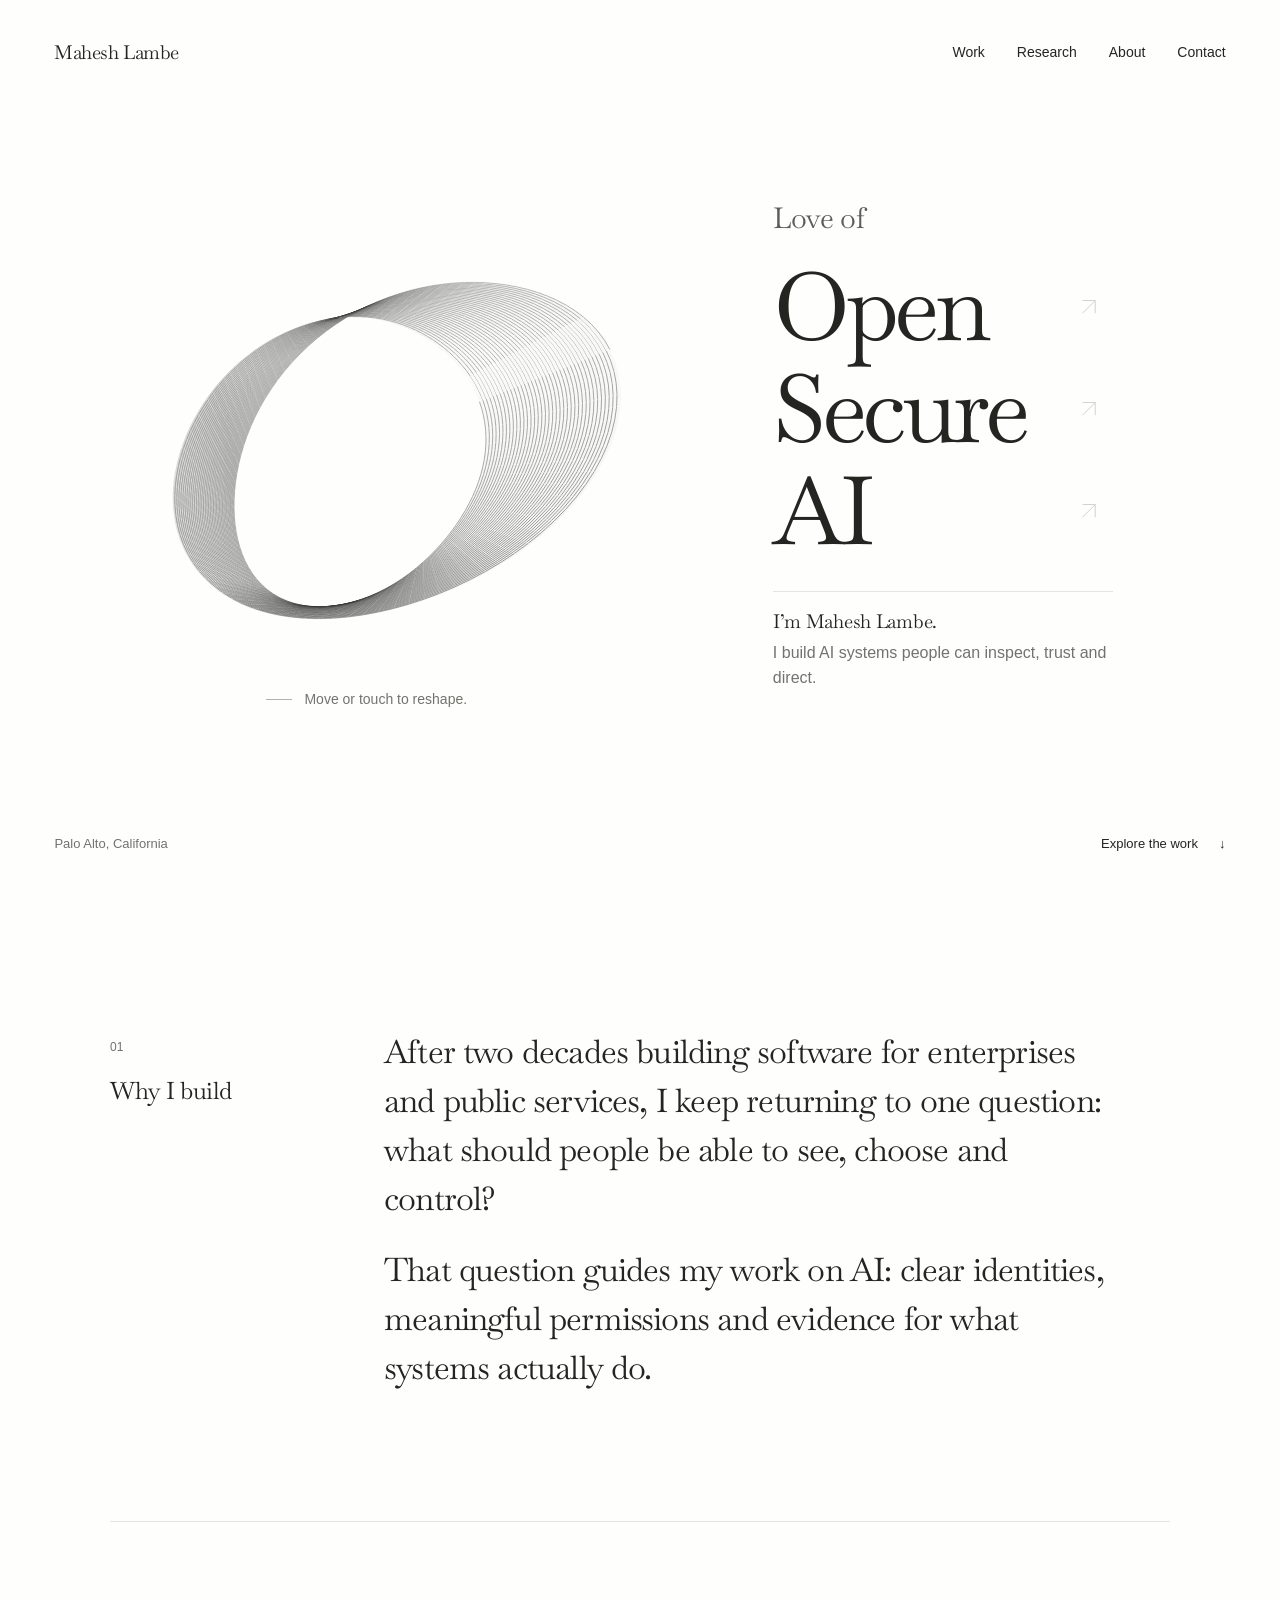
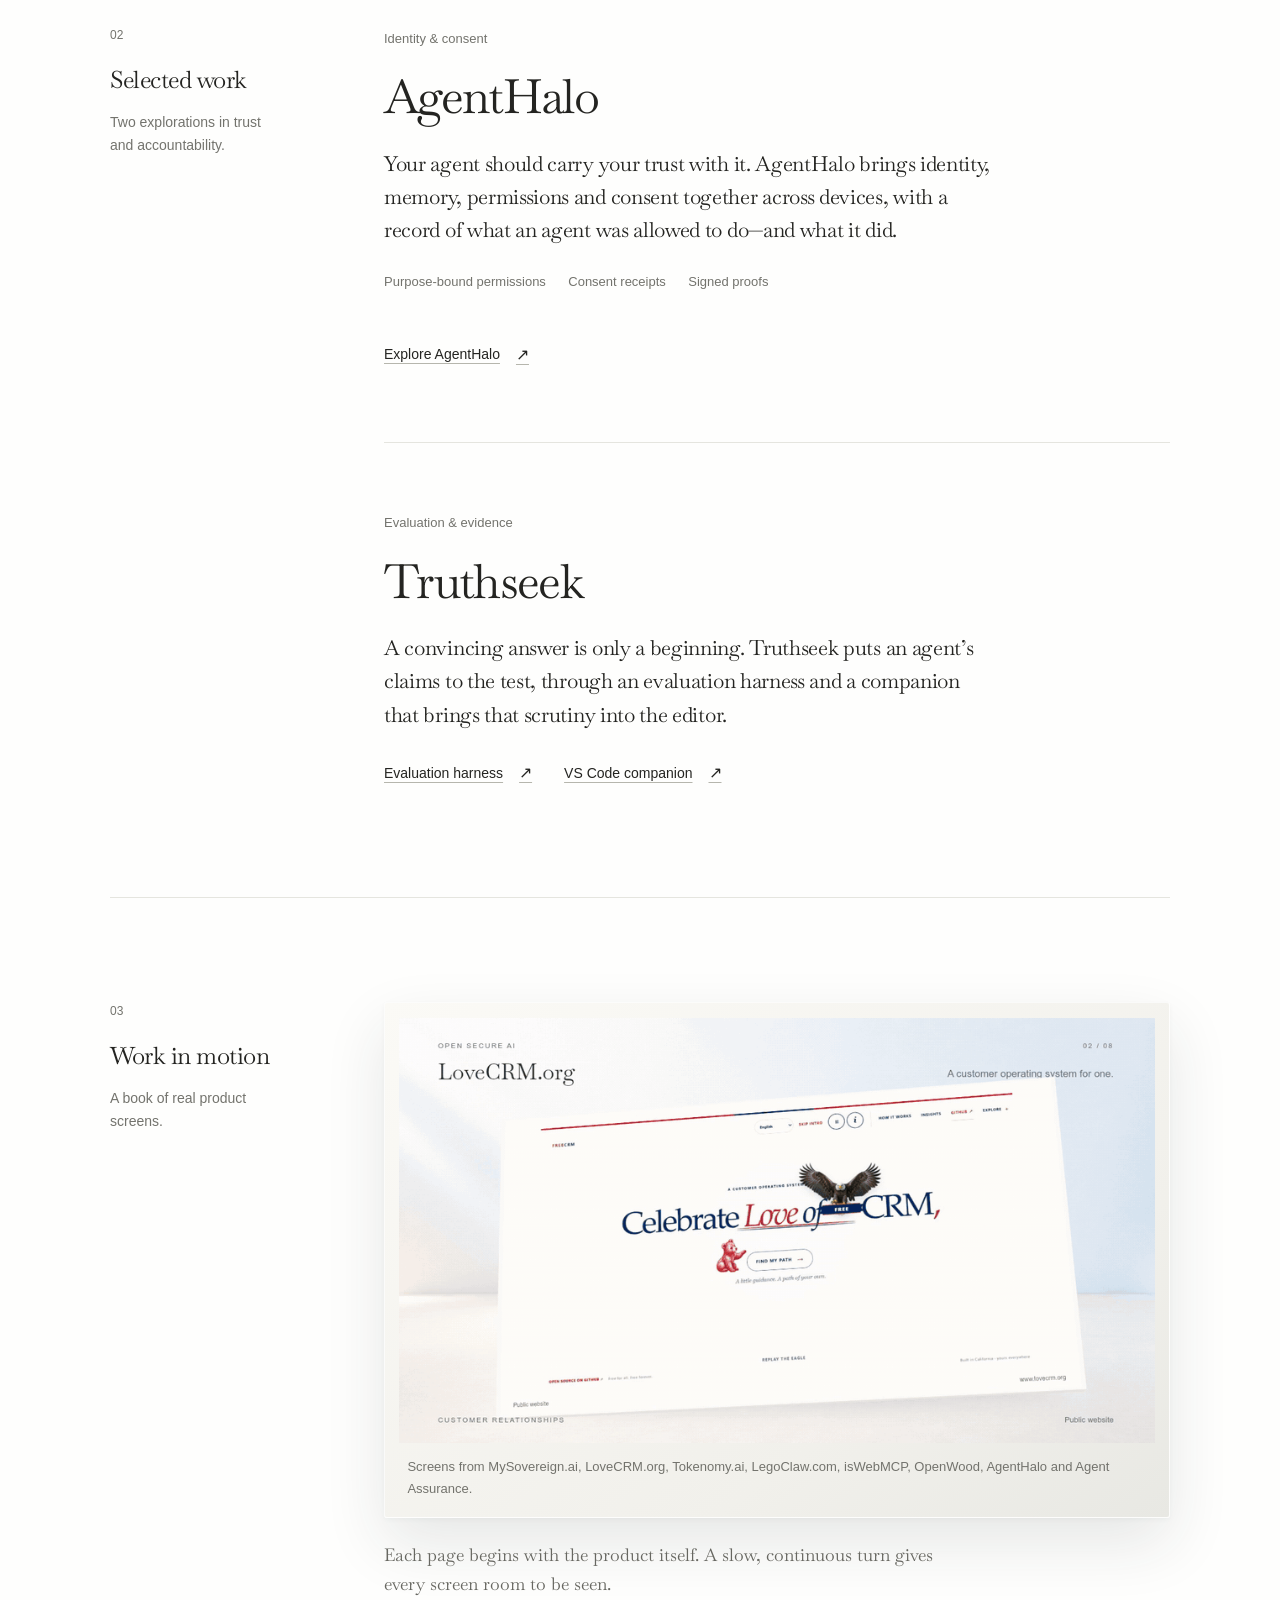
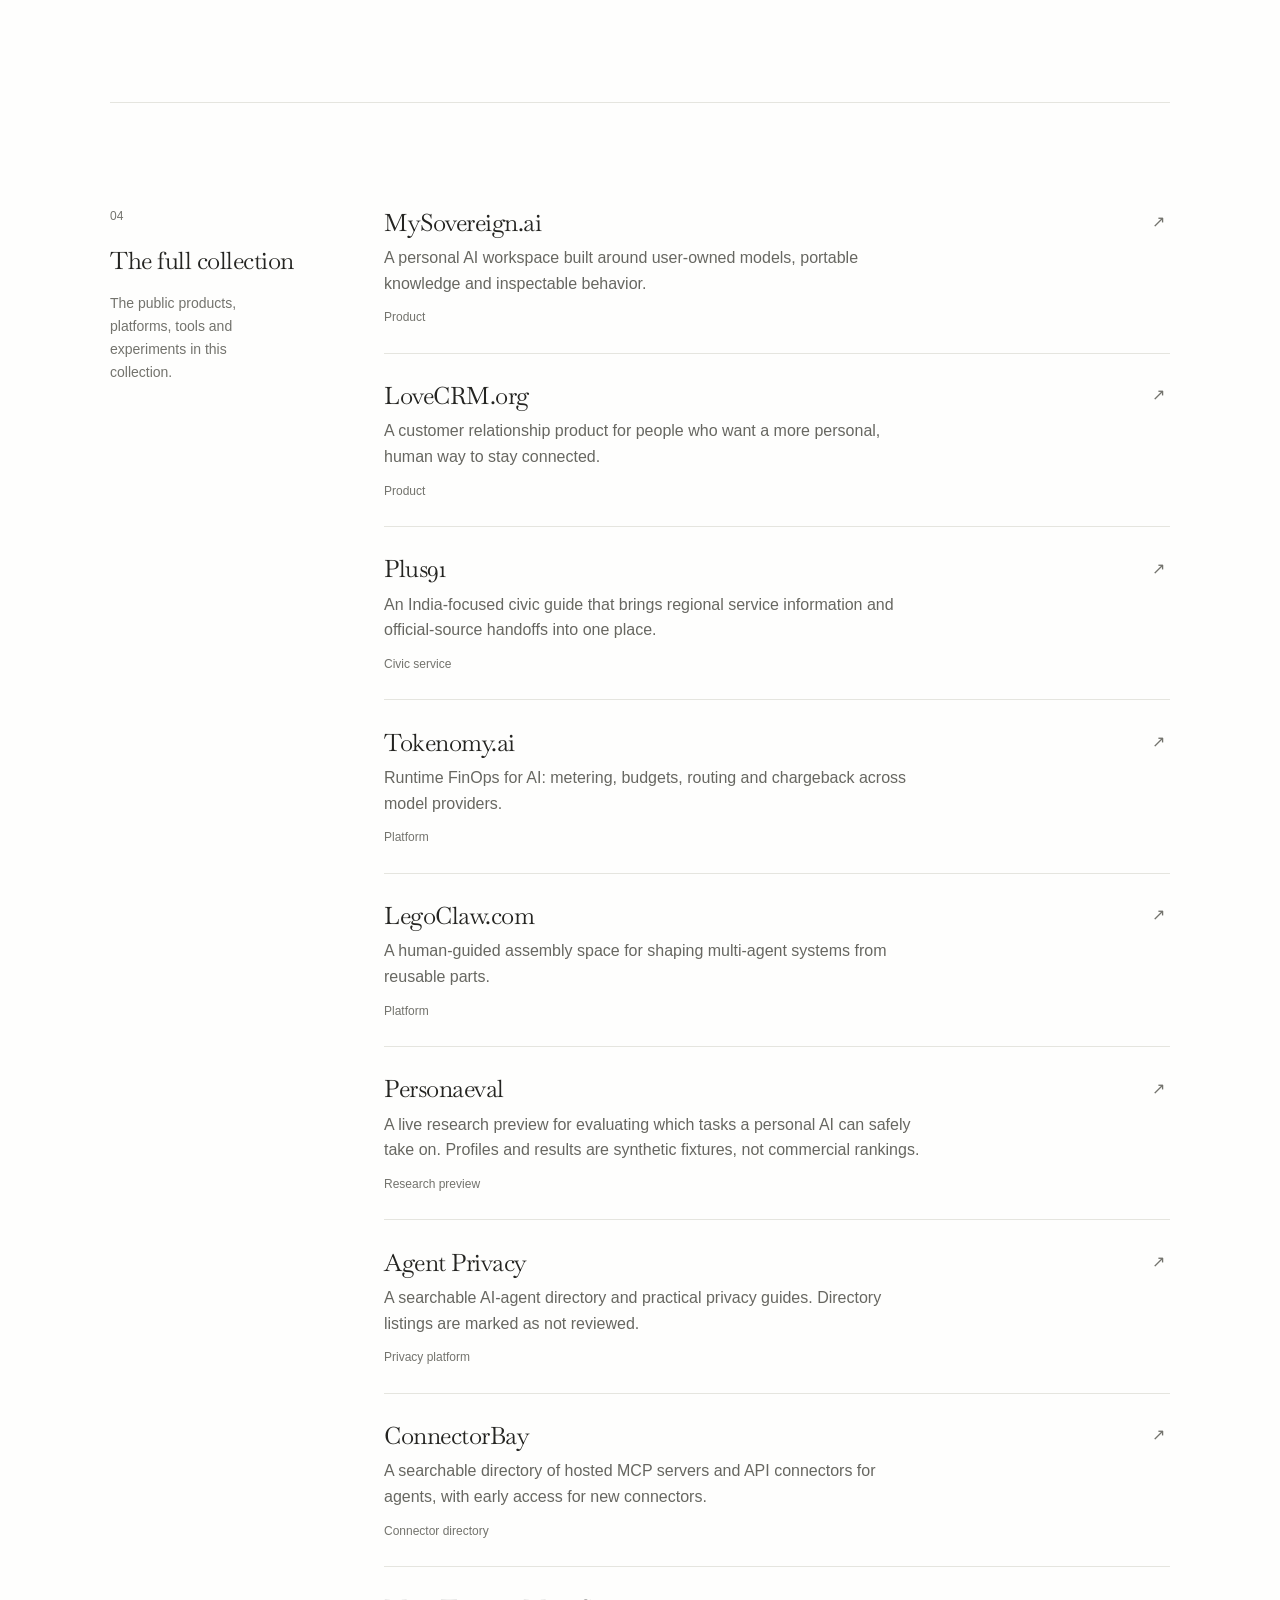
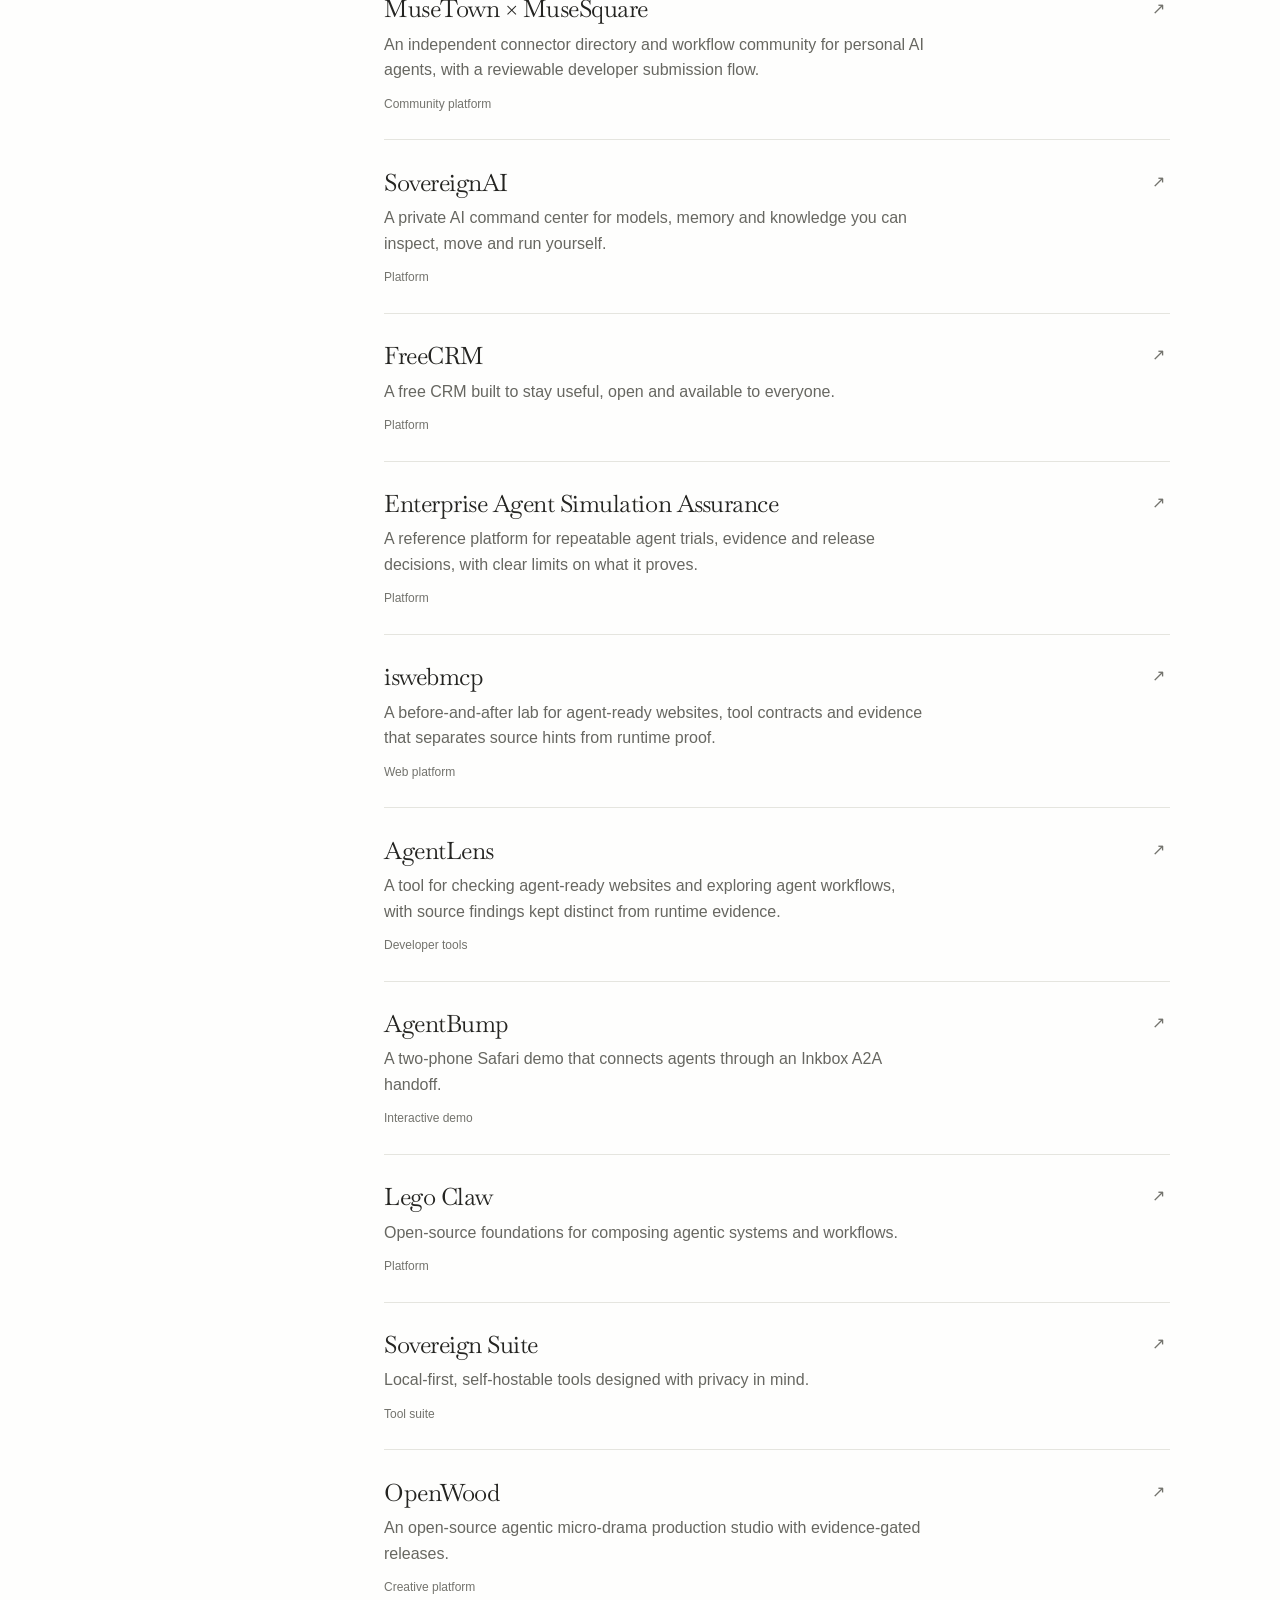
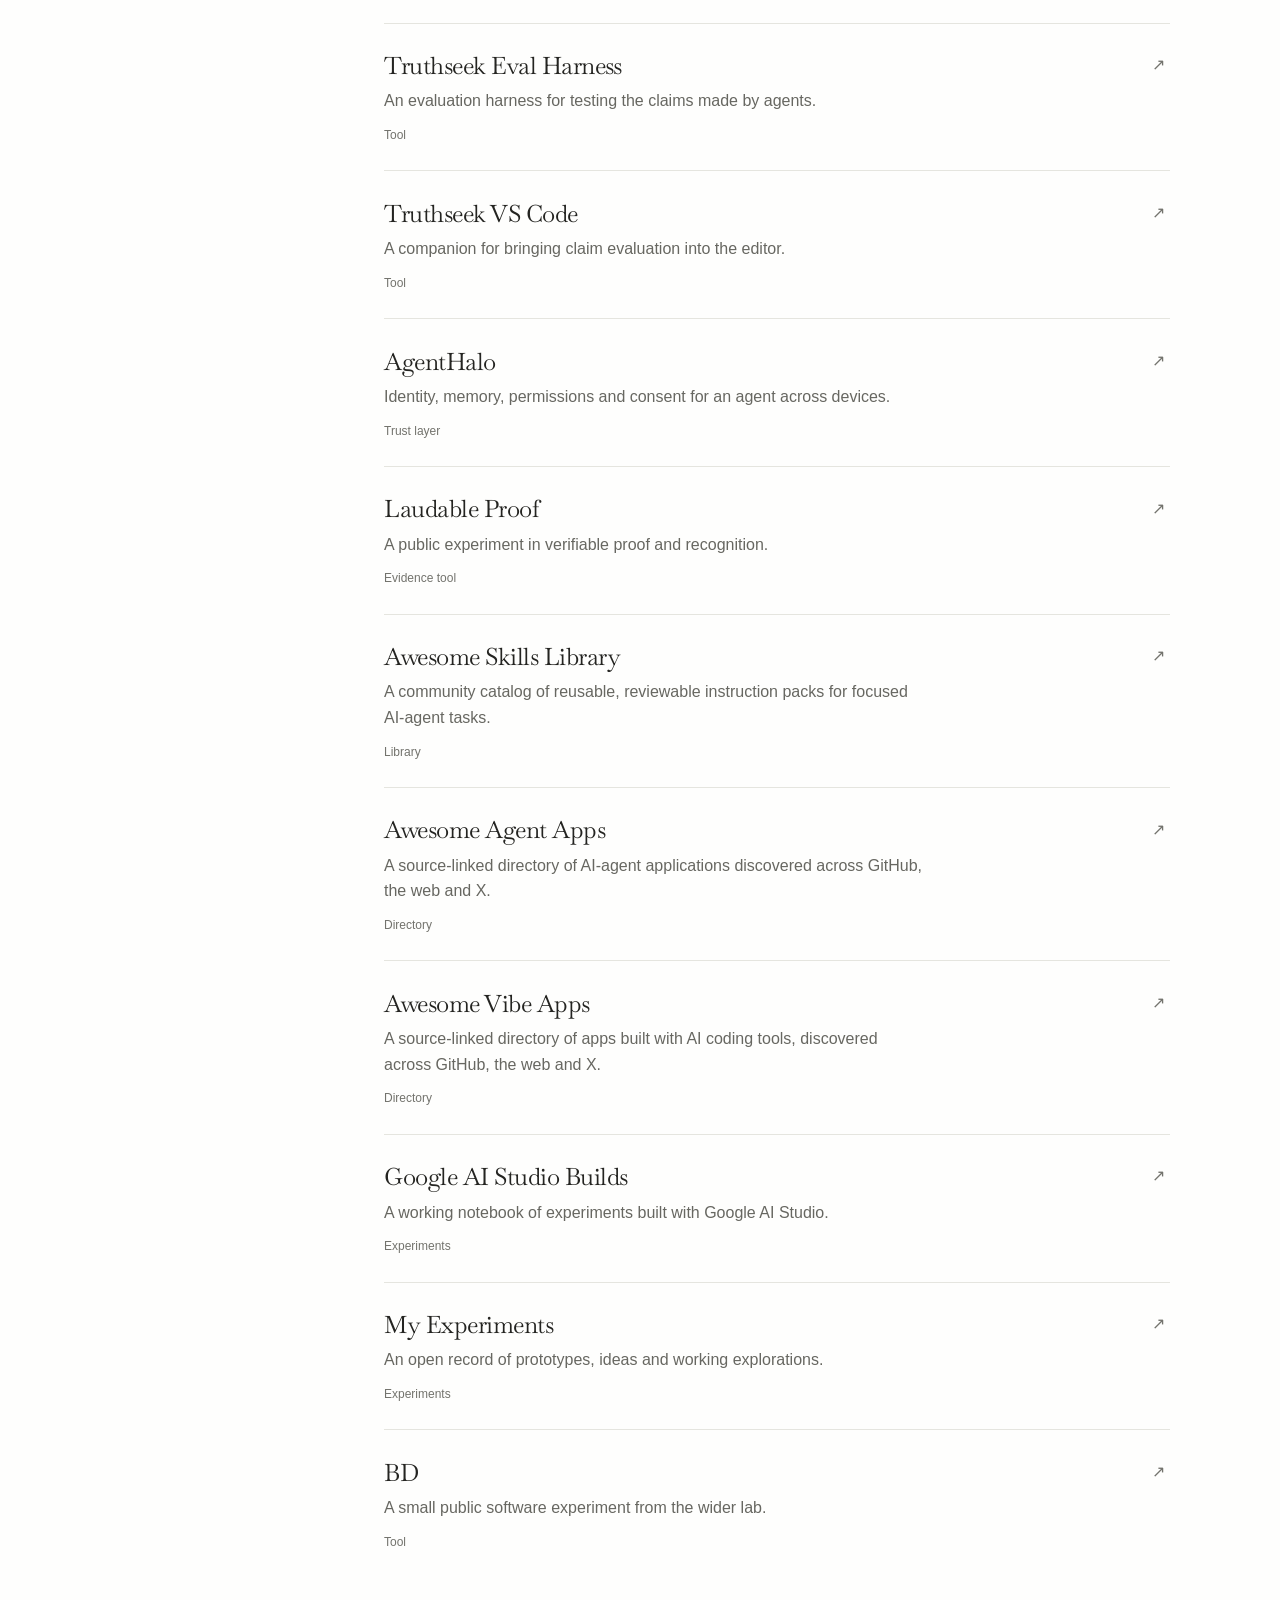
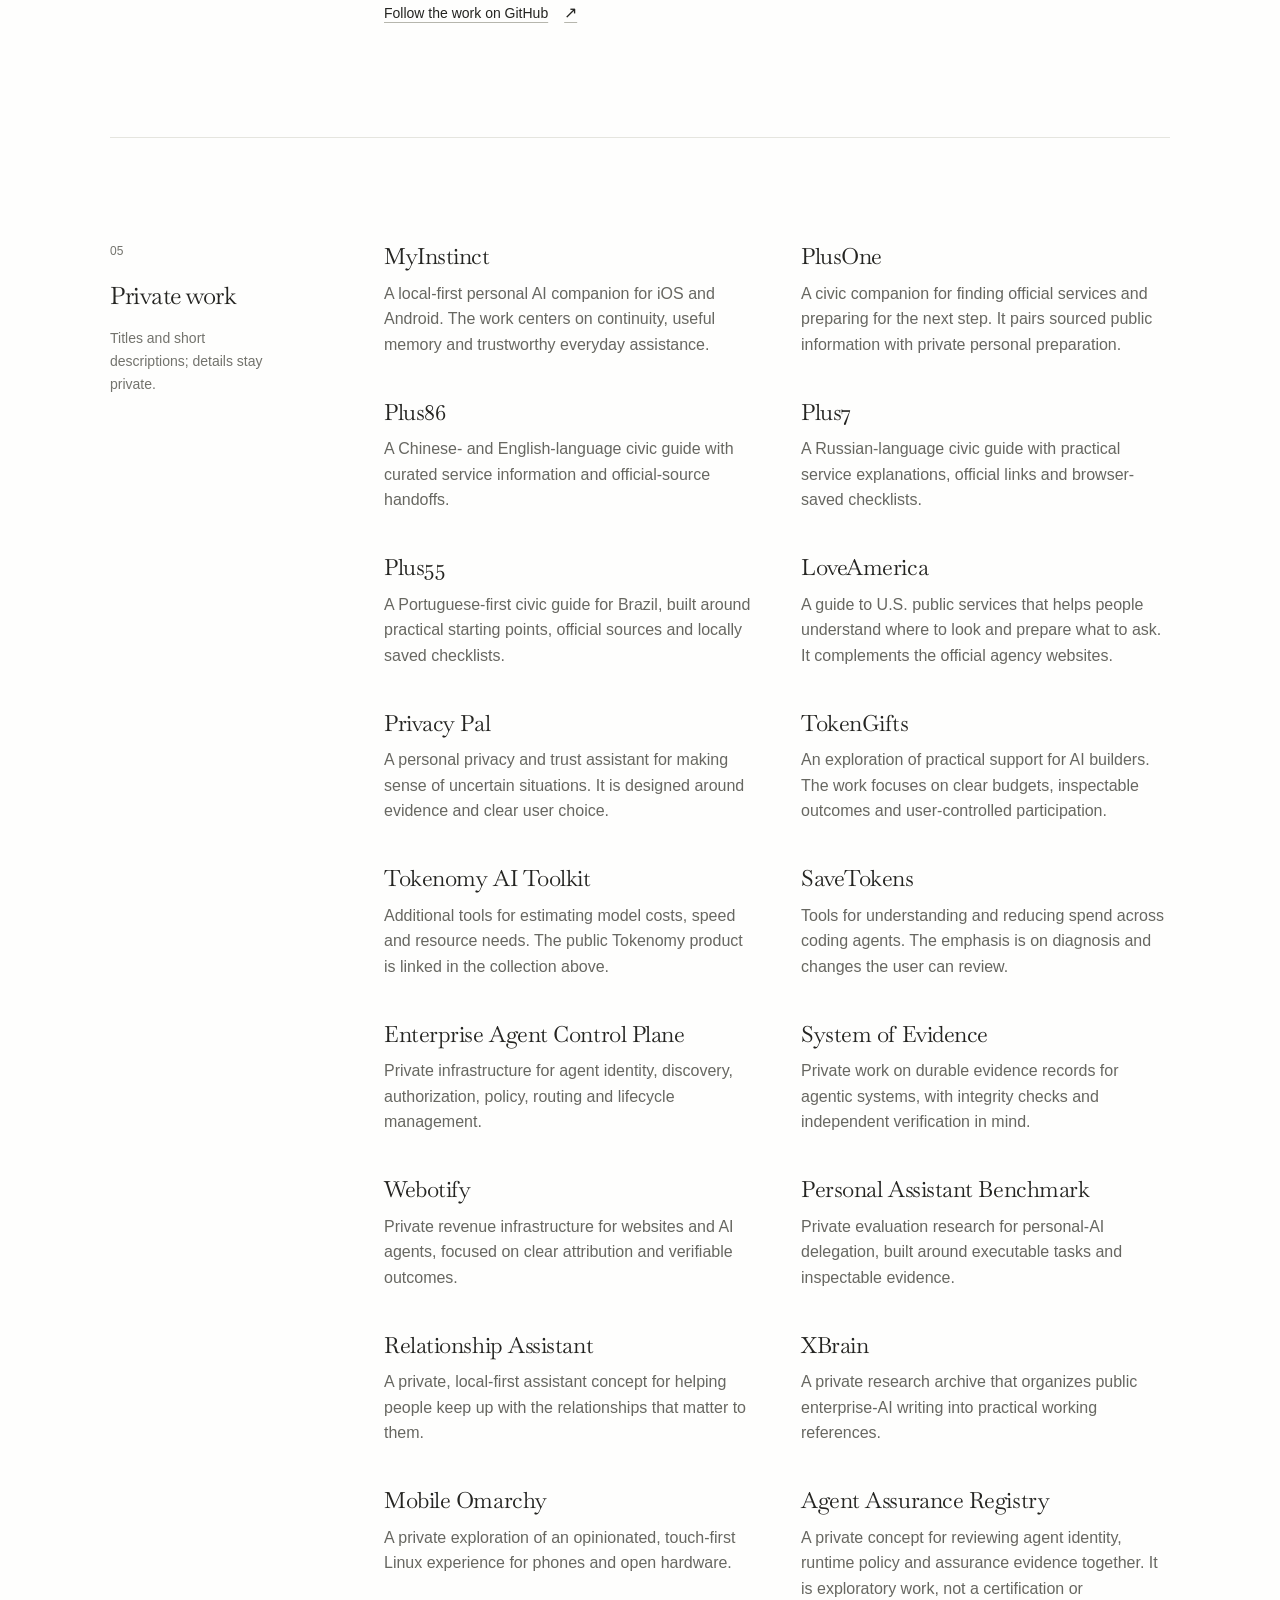
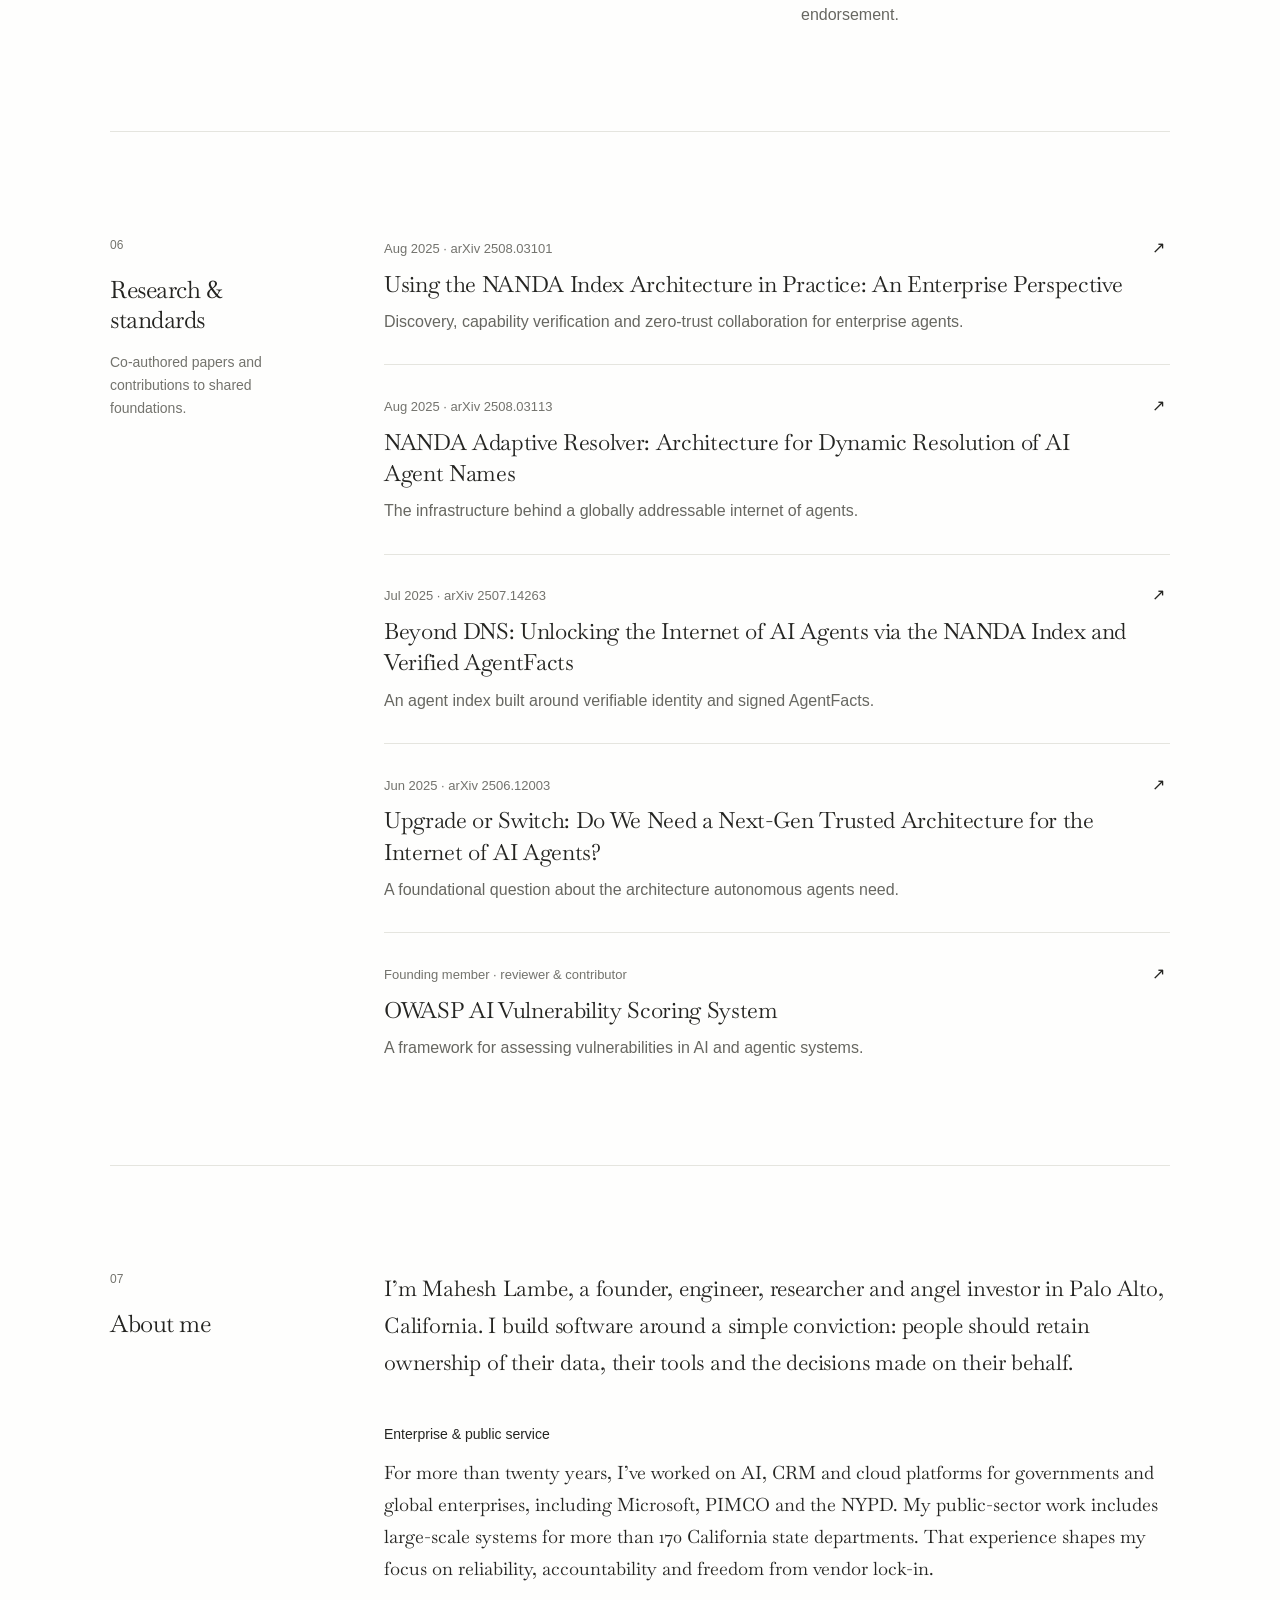
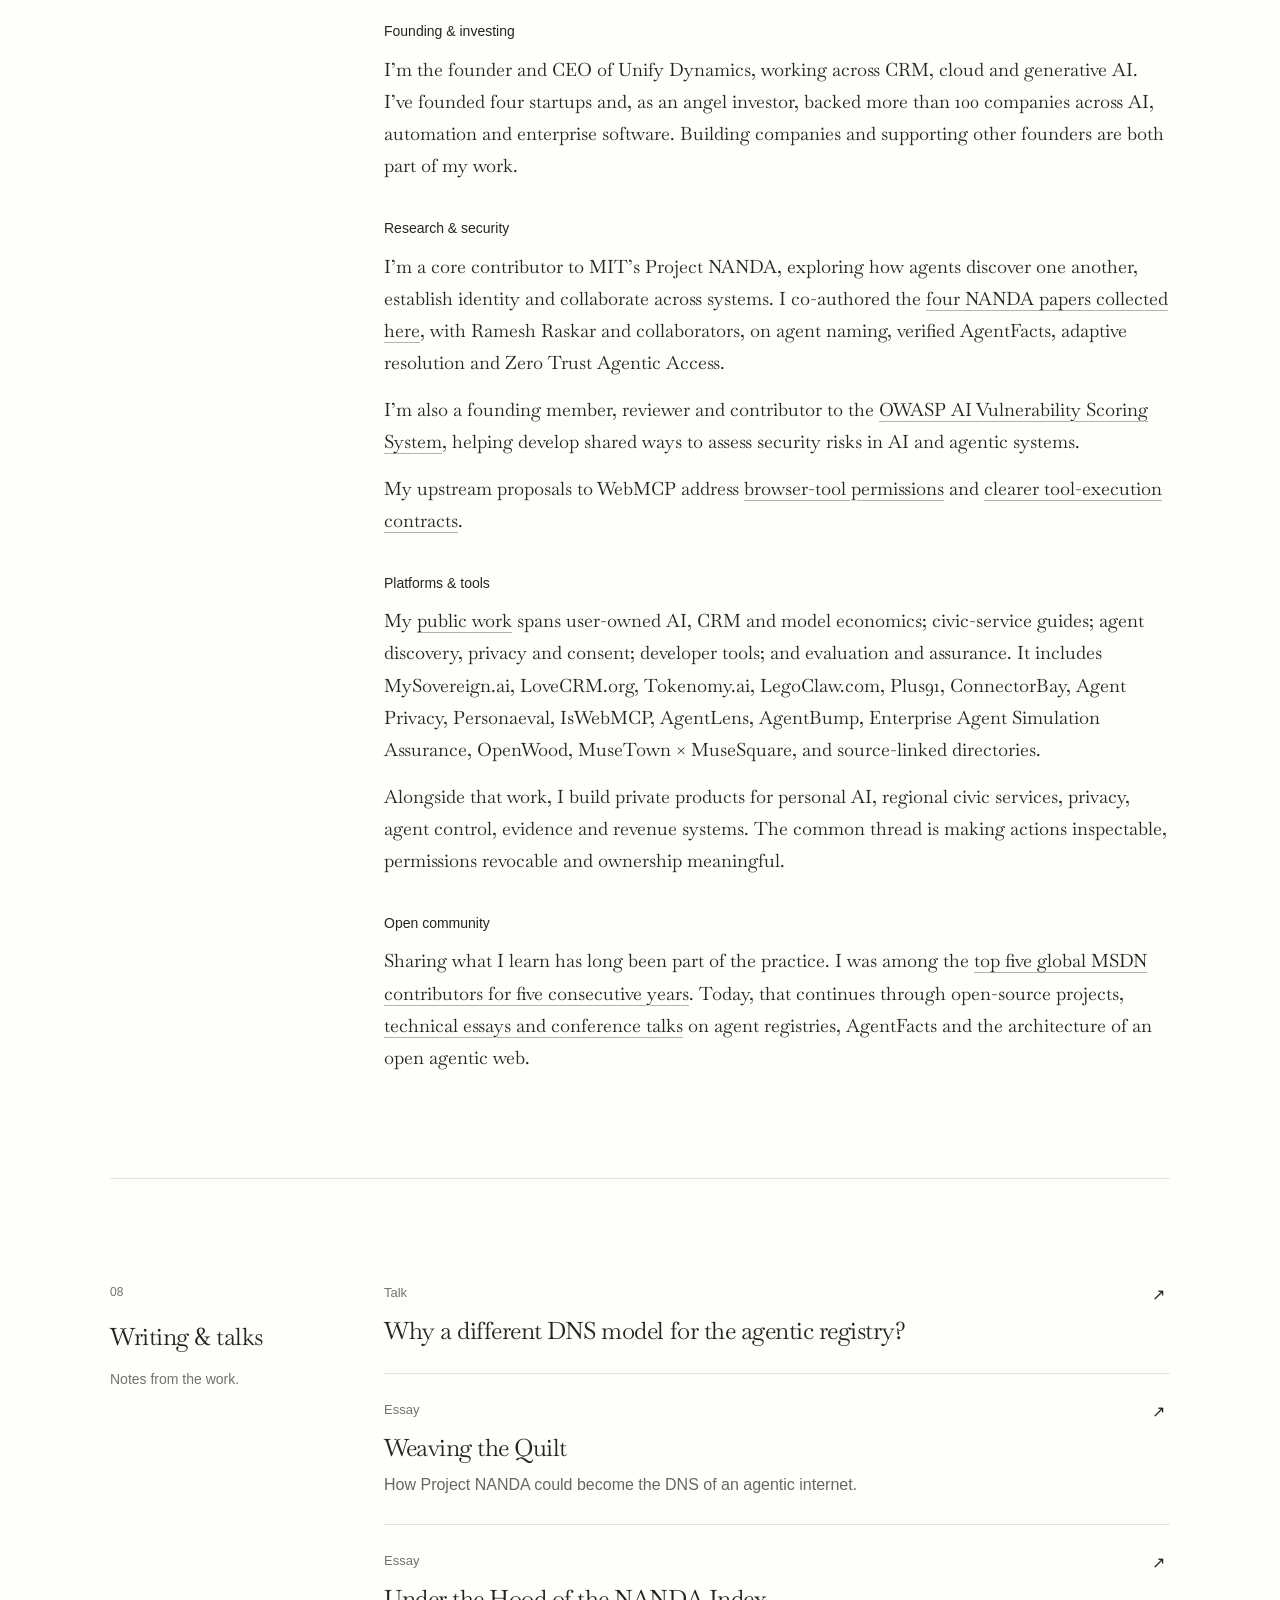
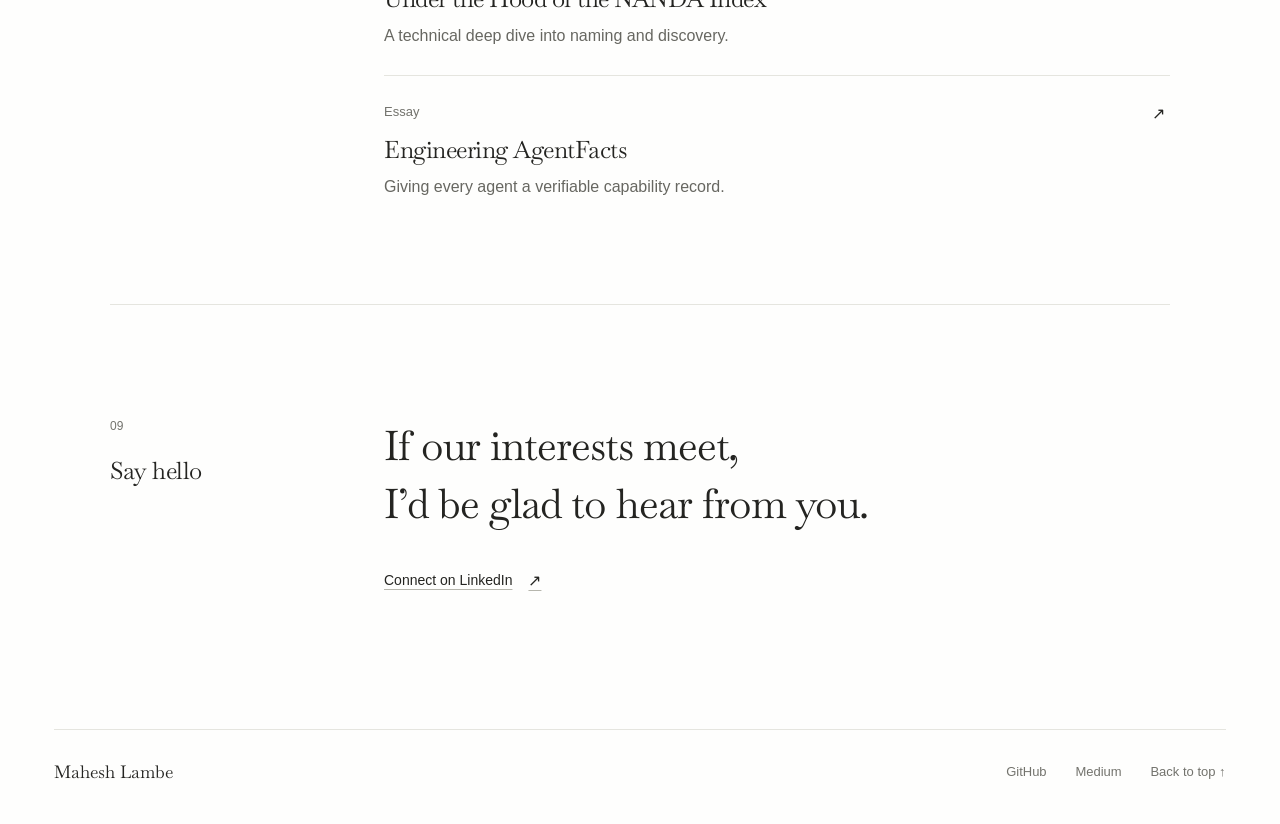
==== commit 6a1a96ed: "Make portfolio introduction personal" ====
--- a/index.html
+++ b/index.html
@@ -1,2 +1,2 @@
-<!DOCTYPE html><html lang="en"><head><meta charSet="utf-8"/><meta name="viewport" content="width=device-width, initial-scale=1"/><link rel="stylesheet" href="/_next/static/css/index.DOQRiqnr.css" data-rsc-css-href="/_next/static/css/index.DOQRiqnr.css" data-precedence="vite-rsc/importer-resources"/><link rel="modulepreload" fetchPriority="low" href="/_next/static/chunks/index-BK_gm05M.js"/><script src="/_next/static/chunks/rolldown-runtime-C60lm6uB.js" type="module" async=""></script><script src="/_next/static/chunks/framework-D_rUT4EX.js" type="module" async=""></script><link rel="modulepreload" href="/_next/static/chunks/layout-segment-context-JhjTvqGl.js" crossorigin=""/><link rel="modulepreload" href="/_next/static/chunks/kinetic-hero-CiSIfBHa.js" crossorigin=""/><title>Love of Open Secure AI — Mahesh Lambe</title><meta name="description" content="Software, platforms and tools for a world in which people and intelligent agents work together. A collection of work by Mahesh Lambe."/><meta property="og:title" content="Love of Open Secure AI"/><meta property="og:description" content="Work, research and other explorations in AI, trust and systems."/><meta property="og:url" content="https://mlmrx.github.io"/><meta property="og:type" content="website"/><meta name="twitter:card" content="summary"/><meta name="twitter:title" content="Love of Open Secure AI"/><meta name="twitter:description" content="Work, research and other explorations in AI, trust and systems."/><link rel="canonical" href="https://mlmrx.github.io"/><link rel="preload" href="/fonts/baskervville-regular.ttf" as="font" type="font/ttf" crossorigin="anonymous"/><script>Object.assign(((self[Symbol.for("vinext.navigationRuntime")]??={bootstrap:{routeManifest:null},functions:{}}).bootstrap.rsc??={rsc:[]}),{params:{},nav:{"pathname":"/","searchParams":[]}})</script><link rel="modulepreload" href="/_next/static/chunks/index-BK_gm05M.js" />
-</head><body><a href="#main" class="skip">Skip to content</a><header class="masthead" id="top"><nav aria-label="Main navigation"><a href="#work">Work</a><a href="#research">Research</a><a href="#about">About</a><a href="#connect">Contact</a></nav></header><main id="main"><section class="hero" aria-labelledby="intro"><div class="hero-layout"><div class="form-wrap"><div class="kinetic-form"><svg class="form-fallback" viewBox="-205 -185 410 370" fill="none" stroke="currentColor" stroke-width="0.65" aria-hidden="true" style="opacity:0.7"><path d="M71.68,-28.63 L73.20,-23.90 L74.45,-18.99 L75.40,-13.92 L76.03,-8.71 L76.32,-3.37 L76.26,2.08 L75.83,7.59 L75.03,13.14 L73.87,18.70 L72.35,24.22 L70.49,29.69 L68.30,35.06 L65.80,40.32 L63.01,45.44 L59.97,50.41 L56.68,55.22 L53.17,59.87 L49.46,64.34 L45.54,68.64 L41.45,72.78 L37.16,76.75 L32.70,80.55 L28.05,84.17 L23.23,87.60 L18.22,90.84 L13.04,93.85 L7.70,96.61 L2.20,99.09 L-3.43,101.26 L-9.16,103.07 L-14.95,104.50 L-20.77,105.50 L-26.55,106.04 L-32.26,106.10 L-37.84,105.66 L-43.22,104.71 L-48.37,103.23 L-53.22,101.25 L-57.74,98.78 L-61.89,95.83 L-65.63,92.44 L-68.96,88.64 L-71.85,84.47 L-74.31,79.97 L-76.34,75.17 L-77.95,70.12 L-79.16,64.85 L-79.98,59.38 L-80.42,53.75 L-80.52,47.98 L-80.29,42.08 L-79.74,36.07 L-78.88,29.95 L-77.73,23.73 L-76.28,17.42 L-74.53,11.03 L-72.49,4.56 L-70.13,-1.98 L-67.46,-8.58 L-64.45,-15.22 L-61.10,-21.88 L-57.39,-28.53 L-53.33,-35.16 L-48.90,-41.71 L-44.10,-48.17 L-38.94,-54.48 L-33.43,-60.62 L-27.58,-66.53 L-21.41,-72.18 L-14.95,-77.53 L-8.23,-82.54 L-1.28,-87.17 L5.87,-91.41 L13.17,-95.21 L20.59,-98.57 L28.10,-101.46 L35.65,-103.89 L43.21,-105.84 L50.75,-107.31 L58.25,-108.32 L65.67,-108.86 L73.01,-108.94 L80.24,-108.57 L87.35,-107.77 L94.32,-106.53 L101.15,-104.85 L107.82,-102.74 L114.31,-100.19 L120.59,-97.18 L126.64,-93.71 L132.43,-89.76 L137.90,-85.30 L143.01,-80.32 L147.69,-74.80 L151.87,-68.73 L155.48,-62.10"></path><path d="M75.71,-30.24 L77.27,-25.38 L78.53,-20.33 L79.47,-15.10 L80.06,-9.71 L80.28,-4.18 L80.12,1.45 L79.56,7.16 L78.61,12.92 L77.27,18.67 L75.54,24.40 L73.44,30.05 L70.99,35.61 L68.21,41.04 L65.13,46.32 L61.78,51.43 L58.17,56.36 L54.34,61.10 L50.30,65.65 L46.06,70.01 L41.64,74.18 L37.05,78.16 L32.28,81.94 L27.35,85.53 L22.25,88.92 L16.99,92.08 L11.58,95.01 L6.01,97.67 L0.32,100.03 L-5.49,102.07 L-11.37,103.75 L-17.30,105.03 L-23.22,105.87 L-29.10,106.26 L-34.89,106.16 L-40.51,105.55 L-45.94,104.43 L-51.10,102.79 L-55.95,100.65 L-60.45,98.02 L-64.57,94.92 L-68.28,91.38 L-71.55,87.44 L-74.38,83.14 L-76.76,78.52 L-78.71,73.61 L-80.23,68.46 L-81.34,63.11 L-82.05,57.57 L-82.39,51.88 L-82.38,46.07 L-82.04,40.14 L-81.38,34.11 L-80.42,27.99 L-79.16,21.79 L-77.60,15.52 L-75.76,9.17 L-73.62,2.76 L-71.19,-3.70 L-68.43,-10.21 L-65.36,-16.75 L-61.95,-23.30 L-58.20,-29.83 L-54.10,-36.32 L-49.64,-42.75 L-44.82,-49.06 L-39.66,-55.23 L-34.15,-61.21 L-28.32,-66.97 L-22.18,-72.47 L-15.76,-77.66 L-9.09,-82.52 L-2.19,-87.00 L4.89,-91.08 L12.11,-94.74 L19.44,-97.95 L26.85,-100.70 L34.29,-102.99 L41.74,-104.80 L49.16,-106.15 L56.52,-107.03 L63.80,-107.46 L70.99,-107.43 L78.07,-106.97 L85.02,-106.07 L91.82,-104.75 L98.48,-103.01 L104.97,-100.84 L111.28,-98.24 L117.38,-95.20 L123.26,-91.71 L128.86,-87.76 L134.16,-83.32 L139.10,-78.37 L143.62,-72.90 L147.66,-66.90 L151.13,-60.37"></path><path d="M79.77,-31.86 L81.36,-26.87 L82.63,-21.67 L83.56,-16.28 L84.11,-10.72 L84.27,-5.01 L84.01,0.82 L83.33,6.73 L82.23,12.69 L80.70,18.65 L78.76,24.57 L76.42,30.42 L73.71,36.17 L70.65,41.77 L67.28,47.20 L63.61,52.45 L59.68,57.50 L55.52,62.35 L51.15,66.98 L46.59,71.39 L41.84,75.59 L36.93,79.58 L31.87,83.36 L26.64,86.92 L21.27,90.25 L15.75,93.34 L10.09,96.18 L4.31,98.74 L-1.58,100.98 L-7.56,102.89 L-13.60,104.43 L-19.66,105.56 L-25.71,106.25 L-31.68,106.48 L-37.53,106.21 L-43.21,105.44 L-48.67,104.15 L-53.85,102.35 L-58.70,100.04 L-63.19,97.25 L-67.28,94.00 L-70.94,90.31 L-74.16,86.23 L-76.92,81.80 L-79.24,77.06 L-81.10,72.04 L-82.53,66.80 L-83.54,61.35 L-84.15,55.74 L-84.38,50.00 L-84.26,44.13 L-83.81,38.18 L-83.04,32.13 L-81.96,26.02 L-80.60,19.84 L-78.94,13.60 L-77.00,7.30 L-74.77,0.95 L-72.25,-5.44 L-69.42,-11.86 L-66.28,-18.29 L-62.81,-24.73 L-59.01,-31.14 L-54.87,-37.51 L-50.39,-43.79 L-45.56,-49.96 L-40.39,-55.98 L-34.89,-61.82 L-29.07,-67.42 L-22.96,-72.76 L-16.57,-77.80 L-9.95,-82.50 L-3.11,-86.82 L3.89,-90.75 L11.04,-94.26 L18.28,-97.32 L25.59,-99.93 L32.93,-102.07 L40.26,-103.76 L47.55,-104.98 L54.78,-105.74 L61.92,-106.05 L68.96,-105.92 L75.88,-105.35 L82.67,-104.37 L89.31,-102.97 L95.80,-101.15 L102.11,-98.93 L108.24,-96.29 L114.17,-93.22 L119.86,-89.72 L125.29,-85.76 L130.42,-81.33 L135.20,-76.42 L139.56,-71.01 L143.45,-65.08 L146.80,-58.64"></path><path d="M83.84,-33.49 L85.47,-28.36 L86.76,-23.02 L87.68,-17.47 L88.20,-11.73 L88.29,-5.83 L87.94,0.19 L87.14,6.30 L85.88,12.46 L84.17,18.63 L82.02,24.75 L79.44,30.80 L76.47,36.73 L73.13,42.51 L69.45,48.10 L65.47,53.50 L61.22,58.67 L56.72,63.61 L52.02,68.32 L47.12,72.80 L42.05,77.03 L36.82,81.03 L31.44,84.79 L25.92,88.32 L20.27,91.60 L14.49,94.62 L8.59,97.37 L2.59,99.82 L-3.51,101.95 L-9.67,103.72 L-15.86,105.12 L-22.06,106.10 L-28.21,106.63 L-34.28,106.70 L-40.20,106.26 L-45.94,105.32 L-51.43,103.87 L-56.62,101.90 L-61.48,99.43 L-65.95,96.48 L-70.01,93.07 L-73.63,89.24 L-76.79,85.02 L-79.49,80.46 L-81.73,75.59 L-83.50,70.46 L-84.84,65.12 L-85.75,59.58 L-86.26,53.90 L-86.39,48.09 L-86.16,42.19 L-85.59,36.20 L-84.71,30.14 L-83.53,24.03 L-82.05,17.86 L-80.29,11.65 L-78.25,5.41 L-75.93,-0.88 L-73.32,-7.19 L-70.42,-13.52 L-67.21,-19.85 L-63.68,-26.18 L-59.83,-32.47 L-55.66,-38.70 L-51.14,-44.85 L-46.30,-50.87 L-41.12,-56.74 L-35.63,-62.42 L-29.83,-67.88 L-23.74,-73.06 L-17.40,-77.94 L-10.82,-82.48 L-4.05,-86.65 L2.89,-90.42 L9.96,-93.77 L17.12,-96.69 L24.32,-99.15 L31.55,-101.16 L38.76,-102.70 L45.93,-103.79 L53.03,-104.43 L60.03,-104.63 L66.92,-104.39 L73.68,-103.73 L80.31,-102.65 L86.79,-101.18 L93.10,-99.30 L99.24,-97.01 L105.20,-94.33 L110.95,-91.23 L116.46,-87.71 L121.72,-83.76 L126.68,-79.35 L131.30,-74.47 L135.51,-69.11 L139.26,-63.26 L142.49,-56.91"></path><path d="M87.92,-35.12 L89.60,-29.87 L90.91,-24.38 L91.83,-18.67 L92.31,-12.75 L92.35,-6.67 L91.91,-0.45 L90.98,5.86 L89.57,12.23 L87.68,18.60 L85.31,24.94 L82.50,31.18 L79.26,37.30 L75.64,43.26 L71.65,49.01 L67.35,54.55 L62.77,59.85 L57.94,64.90 L52.89,69.69 L47.66,74.22 L42.25,78.49 L36.70,82.50 L31.01,86.25 L25.19,89.74 L19.26,92.96 L13.21,95.91 L7.07,98.57 L0.84,100.91 L-5.45,102.92 L-11.79,104.57 L-18.15,105.82 L-24.48,106.64 L-30.74,107.02 L-36.90,106.92 L-42.90,106.32 L-48.69,105.21 L-54.21,103.59 L-59.42,101.45 L-64.28,98.82 L-68.73,95.70 L-72.76,92.14 L-76.34,88.15 L-79.44,83.79 L-82.08,79.10 L-84.24,74.11 L-85.93,68.87 L-87.17,63.42 L-87.98,57.80 L-88.39,52.04 L-88.41,46.17 L-88.07,40.22 L-87.39,34.20 L-86.40,28.13 L-85.10,22.02 L-83.52,15.87 L-81.66,9.69 L-79.52,3.49 L-77.10,-2.73 L-74.41,-8.96 L-71.43,-15.20 L-68.15,-21.43 L-64.56,-27.64 L-60.67,-33.81 L-56.45,-39.91 L-51.91,-45.91 L-47.05,-51.79 L-41.87,-57.51 L-36.38,-63.04 L-30.59,-68.33 L-24.54,-73.36 L-18.23,-78.08 L-11.70,-82.46 L-4.99,-86.47 L1.88,-90.08 L8.87,-93.28 L15.93,-96.05 L23.04,-98.36 L30.16,-100.23 L37.26,-101.64 L44.30,-102.60 L51.26,-103.12 L58.12,-103.20 L64.86,-102.85 L71.47,-102.09 L77.94,-100.93 L84.25,-99.37 L90.39,-97.43 L96.36,-95.09 L102.14,-92.37 L107.72,-89.24 L113.06,-85.71 L118.15,-81.76 L122.94,-77.37 L127.40,-72.53 L131.47,-67.23 L135.09,-61.45 L138.19,-55.20"></path><path d="M92.02,-36.75 L93.75,-31.38 L95.09,-25.74 L96.00,-19.87 L96.46,-13.78 L96.43,-7.51 L95.91,-1.10 L94.87,5.42 L93.30,12.00 L91.23,18.58 L88.65,25.12 L85.60,31.57 L82.09,37.88 L78.18,44.01 L73.88,49.94 L69.26,55.62 L64.34,61.05 L59.17,66.20 L53.78,71.07 L48.20,75.66 L42.46,79.96 L36.58,83.98 L30.57,87.72 L24.45,91.18 L18.23,94.35 L11.92,97.22 L5.53,99.78 L-0.92,102.02 L-7.42,103.90 L-13.94,105.41 L-20.45,106.52 L-26.92,107.19 L-33.30,107.41 L-39.55,107.14 L-45.62,106.37 L-51.46,105.09 L-57.02,103.30 L-62.25,100.99 L-67.10,98.19 L-71.54,94.92 L-75.54,91.19 L-79.07,87.06 L-82.12,82.56 L-84.68,77.73 L-86.77,72.61 L-88.37,67.26 L-89.52,61.71 L-90.24,56.00 L-90.54,50.17 L-90.45,44.24 L-90.00,38.24 L-89.21,32.19 L-88.10,26.10 L-86.69,19.99 L-85.00,13.86 L-83.03,7.72 L-80.80,1.56 L-78.29,-4.59 L-75.51,-10.75 L-72.45,-16.90 L-69.10,-23.03 L-65.45,-29.12 L-61.51,-35.16 L-57.25,-41.13 L-52.68,-46.99 L-47.80,-52.73 L-42.62,-58.29 L-37.13,-63.66 L-31.37,-68.80 L-25.34,-73.66 L-19.07,-78.22 L-12.59,-82.43 L-5.94,-86.29 L0.86,-89.74 L7.77,-92.79 L14.74,-95.40 L21.75,-97.57 L28.76,-99.29 L35.74,-100.57 L42.65,-101.40 L49.48,-101.79 L56.20,-101.76 L62.79,-101.31 L69.25,-100.45 L75.55,-99.20 L81.70,-97.57 L87.67,-95.55 L93.47,-93.16 L99.08,-90.40 L104.48,-87.25 L109.66,-83.70 L114.58,-79.75 L119.21,-75.39 L123.51,-70.59 L127.43,-65.34 L130.92,-59.64 L133.91,-53.49"></path><path d="M96.14,-38.40 L97.92,-32.89 L99.28,-27.11 L100.20,-21.08 L100.63,-14.82 L100.56,-8.37 L99.94,-1.75 L98.79,4.97 L97.07,11.76 L94.82,18.56 L92.03,25.31 L88.73,31.96 L84.96,38.47 L80.75,44.78 L76.15,50.87 L71.19,56.71 L65.94,62.26 L60.42,67.52 L54.68,72.47 L48.76,77.12 L42.67,81.46 L36.46,85.49 L30.13,89.21 L23.70,92.63 L17.19,95.75 L10.61,98.54 L3.97,101.01 L-2.71,103.14 L-9.41,104.90 L-16.11,106.27 L-22.79,107.23 L-29.39,107.75 L-35.89,107.80 L-42.23,107.37 L-48.37,106.43 L-54.27,104.98 L-59.86,103.01 L-65.10,100.54 L-69.95,97.57 L-74.37,94.13 L-78.34,90.25 L-81.82,85.96 L-84.82,81.31 L-87.31,76.35 L-89.32,71.11 L-90.84,65.64 L-91.89,59.99 L-92.51,54.19 L-92.70,48.28 L-92.50,42.29 L-91.94,36.24 L-91.04,30.16 L-89.82,24.06 L-88.30,17.94 L-86.50,11.83 L-84.42,5.72 L-82.09,-0.38 L-79.48,-6.48 L-76.61,-12.56 L-73.47,-18.61 L-70.06,-24.64 L-66.35,-30.62 L-62.36,-36.53 L-58.06,-42.36 L-53.46,-48.08 L-48.57,-53.67 L-43.38,-59.08 L-37.90,-64.29 L-32.15,-69.26 L-26.15,-73.96 L-19.92,-78.36 L-13.49,-82.41 L-6.90,-86.10 L-0.17,-89.40 L6.65,-92.29 L13.54,-94.75 L20.45,-96.77 L27.35,-98.35 L34.20,-99.49 L40.99,-100.19 L47.69,-100.46 L54.26,-100.31 L60.71,-99.75 L67.01,-98.79 L73.16,-97.46 L79.14,-95.75 L84.94,-93.67 L90.57,-91.23 L96.01,-88.42 L101.24,-85.25 L106.25,-81.69 L111.00,-77.75 L115.47,-73.41 L119.62,-68.65 L123.41,-63.46 L126.77,-57.84 L129.65,-51.78"></path><path d="M100.27,-40.05 L102.11,-34.42 L103.51,-28.50 L104.43,-22.30 L104.84,-15.87 L104.71,-9.22 L104.02,-2.41 L102.74,4.52 L100.88,11.52 L98.44,18.53 L95.44,25.49 L91.90,32.35 L87.86,39.06 L83.36,45.56 L78.44,51.82 L73.16,57.81 L67.56,63.49 L61.69,68.86 L55.60,73.90 L49.32,78.60 L42.89,82.97 L36.33,87.02 L29.68,90.73 L22.94,94.11 L16.14,97.17 L9.29,99.88 L2.40,102.26 L-4.51,104.27 L-11.43,105.91 L-18.31,107.14 L-25.14,107.95 L-31.89,108.31 L-38.50,108.20 L-44.94,107.60 L-51.15,106.49 L-57.09,104.86 L-62.72,102.72 L-67.97,100.07 L-72.82,96.93 L-77.23,93.33 L-81.16,89.29 L-84.60,84.85 L-87.54,80.06 L-89.96,74.96 L-91.89,69.59 L-93.32,64.01 L-94.29,58.25 L-94.80,52.36 L-94.88,46.37 L-94.58,40.32 L-93.90,34.22 L-92.88,28.11 L-91.55,21.99 L-89.92,15.88 L-88.01,9.78 L-85.83,3.70 L-83.39,-2.35 L-80.69,-8.38 L-77.73,-14.38 L-74.51,-20.35 L-71.03,-26.27 L-67.26,-32.13 L-63.21,-37.92 L-58.88,-43.61 L-54.26,-49.19 L-49.34,-54.62 L-44.14,-59.88 L-38.67,-64.93 L-32.94,-69.74 L-26.97,-74.27 L-20.78,-78.50 L-14.40,-82.39 L-7.87,-85.92 L-1.21,-89.06 L5.53,-91.78 L12.32,-94.09 L19.13,-95.96 L25.92,-97.40 L32.66,-98.40 L39.32,-98.97 L45.88,-99.11 L52.32,-98.85 L58.61,-98.18 L64.76,-97.13 L70.74,-95.71 L76.56,-93.92 L82.20,-91.78 L87.66,-89.29 L92.93,-86.44 L97.99,-83.24 L102.83,-79.68 L107.42,-75.75 L111.74,-71.43 L115.74,-66.71 L119.39,-61.59 L122.63,-56.05 L125.40,-50.09"></path><path d="M104.42,-41.71 L106.32,-35.95 L107.75,-29.88 L108.69,-23.53 L109.08,-16.92 L108.90,-10.09 L108.13,-3.07 L106.74,4.07 L104.73,11.28 L102.11,18.51 L98.90,25.68 L95.11,32.75 L90.80,39.66 L86.00,46.35 L80.76,52.78 L75.15,58.92 L69.20,64.74 L62.98,70.22 L56.52,75.34 L49.89,80.11 L43.11,84.51 L36.21,88.56 L29.23,92.26 L22.17,95.61 L15.08,98.60 L7.95,101.24 L0.80,103.52 L-6.34,105.42 L-13.46,106.93 L-20.53,108.02 L-27.53,108.68 L-34.41,108.88 L-41.14,108.60 L-47.67,107.83 L-53.95,106.54 L-59.95,104.74 L-65.60,102.43 L-70.87,99.60 L-75.72,96.29 L-80.10,92.52 L-84.00,88.32 L-87.40,83.73 L-90.28,78.79 L-92.64,73.55 L-94.48,68.06 L-95.83,62.36 L-96.70,56.50 L-97.11,50.52 L-97.09,44.45 L-96.67,38.33 L-95.88,32.19 L-94.75,26.04 L-93.30,19.91 L-91.55,13.79 L-89.53,7.71 L-87.25,1.67 L-84.70,-4.34 L-81.91,-10.31 L-78.86,-16.23 L-75.56,-22.10 L-72.01,-27.91 L-68.18,-33.65 L-64.08,-39.31 L-59.71,-44.87 L-55.06,-50.30 L-50.12,-55.58 L-44.92,-60.68 L-39.46,-65.57 L-33.74,-70.21 L-27.80,-74.58 L-21.65,-78.65 L-15.32,-82.37 L-8.85,-85.73 L-2.27,-88.71 L4.39,-91.28 L11.09,-93.43 L17.80,-95.15 L24.48,-96.44 L31.10,-97.30 L37.63,-97.74 L44.06,-97.76 L50.35,-97.37 L56.50,-96.60 L62.49,-95.46 L68.32,-93.95 L73.97,-92.08 L79.45,-89.88 L84.74,-87.34 L89.84,-84.46 L94.74,-81.23 L99.41,-77.67 L103.84,-73.74 L108.01,-69.45 L111.87,-64.78 L115.38,-59.71 L118.50,-54.26 L121.17,-48.40"></path><path d="M108.58,-43.37 L110.54,-37.49 L112.02,-31.28 L112.97,-24.77 L113.35,-17.98 L113.13,-10.96 L112.28,-3.74 L110.78,3.61 L108.63,11.04 L105.82,18.48 L102.40,25.88 L98.37,33.16 L93.78,40.27 L88.68,47.15 L83.12,53.76 L77.16,60.06 L70.86,66.01 L64.28,71.59 L57.46,76.80 L50.47,81.63 L43.33,86.07 L36.08,90.13 L28.76,93.82 L21.39,97.13 L14.00,100.06 L6.59,102.62 L-0.82,104.80 L-8.19,106.58 L-15.53,107.96 L-22.78,108.91 L-29.94,109.42 L-36.96,109.46 L-43.80,109.01 L-50.42,108.06 L-56.78,106.60 L-62.83,104.62 L-68.51,102.13 L-73.80,99.13 L-78.64,95.65 L-83.01,91.71 L-86.87,87.35 L-90.22,82.60 L-93.04,77.52 L-95.33,72.14 L-97.10,66.52 L-98.35,60.70 L-99.13,54.73 L-99.43,48.66 L-99.31,42.51 L-98.78,36.33 L-97.87,30.14 L-96.63,23.96 L-95.06,17.80 L-93.20,11.69 L-91.07,5.62 L-88.68,-0.39 L-86.03,-6.35 L-83.14,-12.25 L-80.01,-18.09 L-76.63,-23.87 L-73.00,-29.57 L-69.11,-35.20 L-64.96,-40.73 L-60.55,-46.15 L-55.86,-51.43 L-50.92,-56.56 L-45.71,-61.50 L-40.25,-66.22 L-34.55,-70.70 L-28.64,-74.90 L-22.53,-78.79 L-16.25,-82.35 L-9.84,-85.54 L-3.33,-88.35 L3.25,-90.76 L9.85,-92.75 L16.46,-94.32 L23.03,-95.47 L29.53,-96.19 L35.93,-96.49 L42.22,-96.39 L48.38,-95.89 L54.38,-95.01 L60.21,-93.77 L65.88,-92.17 L71.37,-90.24 L76.69,-87.97 L81.81,-85.38 L86.74,-82.46 L91.47,-79.22 L95.99,-75.65 L100.26,-71.73 L104.28,-67.47 L107.99,-62.84 L111.38,-57.85 L114.38,-52.47 L116.96,-46.72"></path><path d="M112.76,-45.04 L114.79,-39.03 L116.32,-32.68 L117.28,-26.01 L117.66,-19.05 L117.39,-11.84 L116.47,-4.42 L114.86,3.14 L112.56,10.79 L109.58,18.46 L105.94,26.07 L101.66,33.57 L96.80,40.89 L91.39,47.96 L85.51,54.75 L79.21,61.20 L72.55,67.29 L65.60,72.99 L58.42,78.29 L51.05,83.18 L43.55,87.66 L35.95,91.73 L28.30,95.39 L20.60,98.66 L12.90,101.54 L5.21,104.01 L-2.45,106.09 L-10.07,107.76 L-17.61,109.00 L-25.06,109.81 L-32.38,110.16 L-39.54,110.04 L-46.49,109.42 L-53.21,108.30 L-59.64,106.66 L-65.74,104.50 L-71.45,101.83 L-76.75,98.66 L-81.59,95.00 L-85.94,90.89 L-89.77,86.37 L-93.07,81.46 L-95.83,76.23 L-98.05,70.71 L-99.73,64.96 L-100.90,59.03 L-101.58,52.95 L-101.78,46.78 L-101.55,40.56 L-100.90,34.31 L-99.89,28.07 L-98.52,21.85 L-96.84,15.68 L-94.87,9.57 L-92.62,3.52 L-90.12,-2.47 L-87.37,-8.38 L-84.39,-14.21 L-81.16,-19.98 L-77.70,-25.66 L-74.00,-31.26 L-70.05,-36.76 L-65.85,-42.16 L-61.39,-47.44 L-56.68,-52.57 L-51.72,-57.54 L-46.50,-62.32 L-41.05,-66.88 L-35.37,-71.19 L-29.48,-75.22 L-23.42,-78.94 L-17.19,-82.33 L-10.85,-85.35 L-4.41,-88.00 L2.09,-90.24 L8.60,-92.08 L15.11,-93.49 L21.56,-94.49 L27.94,-95.07 L34.22,-95.24 L40.37,-95.01 L46.38,-94.40 L52.24,-93.42 L57.92,-92.08 L63.43,-90.39 L68.76,-88.38 L73.91,-86.06 L78.87,-83.42 L83.64,-80.47 L88.21,-77.21 L92.56,-73.63 L96.68,-69.73 L100.55,-65.49 L104.13,-60.91 L107.38,-55.98 L110.28,-50.69 L112.76,-45.04"></path><path d="M116.96,-46.72 L119.06,-40.59 L120.63,-34.10 L121.63,-27.27 L121.99,-20.13 L121.69,-12.73 L120.69,-5.10 L118.98,2.67 L116.53,10.54 L113.38,18.43 L109.52,26.27 L105.00,33.99 L99.85,41.51 L94.15,48.79 L87.93,55.75 L81.28,62.37 L74.27,68.59 L66.95,74.41 L59.39,79.80 L51.65,84.75 L43.78,89.26 L35.82,93.34 L27.82,96.99 L19.80,100.22 L11.79,103.03 L3.81,105.43 L-4.11,107.40 L-11.97,108.95 L-19.72,110.06 L-27.36,110.72 L-34.84,110.91 L-42.14,110.62 L-49.22,109.83 L-56.03,108.53 L-62.53,106.72 L-68.67,104.38 L-74.42,101.53 L-79.73,98.17 L-84.56,94.34 L-88.89,90.07 L-92.69,85.38 L-95.94,80.32 L-98.64,74.93 L-100.78,69.27 L-102.39,63.39 L-103.47,57.34 L-104.05,51.16 L-104.15,44.89 L-103.80,38.59 L-103.05,32.27 L-101.92,25.98 L-100.44,19.73 L-98.64,13.54 L-96.55,7.42 L-94.19,1.39 L-91.58,-4.56 L-88.73,-10.42 L-85.64,-16.20 L-82.33,-21.88 L-78.79,-27.47 L-75.01,-32.96 L-71.00,-38.34 L-66.74,-43.61 L-62.25,-48.74 L-57.51,-53.72 L-52.53,-58.54 L-47.31,-63.15 L-41.86,-67.54 L-36.20,-71.68 L-30.34,-75.54 L-24.31,-79.09 L-18.14,-82.30 L-11.86,-85.16 L-5.49,-87.64 L0.92,-89.72 L7.34,-91.39 L13.74,-92.66 L20.08,-93.50 L26.34,-93.94 L32.49,-93.98 L38.51,-93.63 L44.38,-92.90 L50.08,-91.81 L55.61,-90.37 L60.97,-88.60 L66.14,-86.52 L71.12,-84.13 L75.92,-81.45 L80.52,-78.46 L84.93,-75.19 L89.13,-71.61 L93.10,-67.72 L96.82,-63.52 L100.26,-58.99 L103.40,-54.12 L106.19,-48.92 L108.58,-43.37"></path><path d="M121.17,-48.40 L123.35,-42.15 L124.98,-35.52 L126.00,-28.53 L126.36,-21.22 L126.02,-13.62 L124.96,-5.79 L123.14,2.20 L120.55,10.29 L117.22,18.41 L113.15,26.47 L108.38,34.41 L102.95,42.15 L96.94,49.62 L90.39,56.77 L83.39,63.55 L76.00,69.92 L68.31,75.85 L60.37,81.32 L52.25,86.34 L44.01,90.89 L35.69,94.98 L27.34,98.62 L18.99,101.80 L10.67,104.55 L2.40,106.86 L-5.79,108.73 L-13.89,110.15 L-21.86,111.13 L-29.69,111.64 L-37.34,111.67 L-44.77,111.22 L-51.97,110.25 L-58.87,108.77 L-65.44,106.77 L-71.64,104.25 L-77.42,101.22 L-82.74,97.69 L-87.57,93.68 L-91.87,89.23 L-95.63,84.38 L-98.83,79.16 L-101.47,73.62 L-103.55,67.82 L-105.07,61.81 L-106.06,55.64 L-106.54,49.35 L-106.53,42.99 L-106.08,36.60 L-105.22,30.22 L-103.97,23.87 L-102.37,17.59 L-100.45,11.38 L-98.25,5.26 L-95.78,-0.76 L-93.05,-6.68 L-90.10,-12.49 L-86.91,-18.20 L-83.51,-23.80 L-79.88,-29.29 L-76.03,-34.67 L-71.96,-39.94 L-67.65,-45.07 L-63.12,-50.06 L-58.35,-54.89 L-53.35,-59.54 L-48.12,-63.99 L-42.68,-68.22 L-37.03,-72.18 L-31.21,-75.87 L-25.22,-79.24 L-19.10,-82.28 L-12.88,-84.96 L-6.59,-87.27 L-0.27,-89.19 L6.06,-90.70 L12.36,-91.81 L18.59,-92.51 L24.73,-92.81 L30.75,-92.71 L36.63,-92.23 L42.36,-91.38 L47.91,-90.18 L53.29,-88.65 L58.49,-86.80 L63.50,-84.65 L68.32,-82.20 L72.96,-79.47 L77.40,-76.46 L81.65,-73.16 L85.69,-69.58 L89.51,-65.71 L93.09,-61.54 L96.41,-57.06 L99.42,-52.26 L102.11,-47.15 L104.42,-41.71"></path><path d="M125.40,-50.09 L127.66,-43.72 L129.35,-36.95 L130.40,-29.80 L130.76,-22.31 L130.39,-14.52 L129.26,-6.49 L127.34,1.72 L124.62,10.03 L121.10,18.38 L116.82,26.67 L111.80,34.83 L106.09,42.79 L99.76,50.46 L92.88,57.80 L85.52,64.74 L77.77,71.26 L69.69,77.31 L61.37,82.88 L52.86,87.95 L44.24,92.54 L35.56,96.64 L26.85,100.26 L18.17,103.41 L9.53,106.09 L0.97,108.31 L-7.49,110.07 L-15.83,111.37 L-24.02,112.21 L-32.04,112.57 L-39.86,112.44 L-47.44,111.81 L-54.75,110.68 L-61.74,109.02 L-68.38,106.83 L-74.63,104.13 L-80.44,100.91 L-85.77,97.20 L-90.59,93.02 L-94.88,88.39 L-98.60,83.37 L-101.75,77.99 L-104.33,72.30 L-106.33,66.36 L-107.77,60.22 L-108.67,53.92 L-109.05,47.52 L-108.94,41.07 L-108.38,34.59 L-107.40,28.15 L-106.03,21.75 L-104.32,15.43 L-102.29,9.20 L-99.96,3.07 L-97.38,-2.93 L-94.54,-8.82 L-91.48,-14.58 L-88.20,-20.23 L-84.70,-25.75 L-80.99,-31.14 L-77.07,-36.41 L-72.93,-41.55 L-68.57,-46.55 L-63.99,-51.39 L-59.19,-56.07 L-54.17,-60.56 L-48.94,-64.85 L-43.51,-68.90 L-37.88,-72.69 L-32.08,-76.20 L-26.14,-79.39 L-20.07,-82.26 L-13.92,-84.77 L-7.70,-86.90 L-1.46,-88.65 L4.77,-90.00 L10.96,-90.95 L17.08,-91.50 L23.10,-91.66 L28.99,-91.43 L34.74,-90.82 L40.32,-89.86 L45.73,-88.55 L50.95,-86.93 L55.99,-84.99 L60.84,-82.77 L65.51,-80.26 L69.98,-77.49 L74.27,-74.44 L78.36,-71.13 L82.25,-67.55 L85.92,-63.70 L89.36,-59.56 L92.55,-55.14 L95.46,-50.41 L98.04,-45.38 L100.27,-40.05"></path><path d="M129.65,-51.78 L132.00,-45.29 L133.74,-38.38 L134.83,-31.08 L135.20,-23.41 L134.80,-15.43 L133.61,-7.19 L131.59,1.24 L128.73,9.78 L125.04,18.35 L120.54,26.88 L115.27,35.27 L109.28,43.44 L102.63,51.32 L95.41,58.85 L87.69,65.96 L79.56,72.62 L71.09,78.79 L62.38,84.45 L53.48,89.59 L44.48,94.22 L35.42,98.33 L26.36,101.93 L17.33,105.03 L8.38,107.65 L-0.48,109.78 L-9.22,111.43 L-17.80,112.61 L-26.21,113.31 L-34.42,113.51 L-42.41,113.22 L-50.13,112.42 L-57.55,111.10 L-64.64,109.26 L-71.36,106.89 L-77.65,104.00 L-83.49,100.60 L-88.83,96.71 L-93.65,92.34 L-97.91,87.55 L-101.60,82.35 L-104.70,76.81 L-107.21,70.97 L-109.14,64.89 L-110.50,58.61 L-111.30,52.19 L-111.58,45.68 L-111.37,39.13 L-110.70,32.57 L-109.60,26.05 L-108.12,19.60 L-106.28,13.24 L-104.13,6.99 L-101.69,0.87 L-98.99,-5.12 L-96.05,-10.98 L-92.88,-16.70 L-89.50,-22.27 L-85.90,-27.71 L-82.11,-33.01 L-78.11,-38.17 L-73.91,-43.18 L-69.50,-48.04 L-64.88,-52.74 L-60.05,-57.27 L-55.01,-61.59 L-49.77,-65.71 L-44.34,-69.58 L-38.74,-73.20 L-32.97,-76.53 L-27.07,-79.55 L-21.06,-82.23 L-14.96,-84.57 L-8.82,-86.53 L-2.67,-88.11 L3.47,-89.30 L9.56,-90.09 L15.56,-90.49 L21.46,-90.50 L27.22,-90.13 L32.83,-89.40 L38.27,-88.32 L43.53,-86.91 L48.60,-85.19 L53.49,-83.17 L58.18,-80.88 L62.68,-78.31 L67.00,-75.49 L71.13,-72.42 L75.06,-69.10 L78.80,-65.52 L82.33,-61.69 L85.64,-57.59 L88.70,-53.22 L91.50,-48.56 L93.99,-43.62 L96.14,-38.40"></path><path d="M133.91,-53.49 L136.35,-46.88 L138.16,-39.83 L139.29,-32.36 L139.67,-24.52 L139.25,-16.35 L137.99,-7.90 L135.88,0.75 L132.88,9.52 L129.02,18.33 L124.30,27.08 L118.78,35.70 L112.50,44.10 L105.54,52.19 L97.98,59.91 L89.89,67.19 L81.37,74.00 L72.52,80.29 L63.40,86.05 L54.12,91.26 L44.72,95.92 L35.28,100.04 L25.86,103.62 L16.49,106.68 L7.20,109.23 L-1.95,111.27 L-10.96,112.81 L-19.79,113.86 L-28.43,114.42 L-36.83,114.47 L-44.99,114.01 L-52.85,113.03 L-60.39,111.54 L-67.58,109.51 L-74.36,106.95 L-80.70,103.88 L-86.57,100.29 L-91.92,96.21 L-96.73,91.66 L-100.97,86.69 L-104.62,81.33 L-107.67,75.63 L-110.12,69.63 L-111.97,63.40 L-113.24,56.99 L-113.96,50.44 L-114.14,43.82 L-113.82,37.17 L-113.03,30.53 L-111.82,23.94 L-110.22,17.44 L-108.27,11.04 L-106.00,4.77 L-103.44,-1.36 L-100.62,-7.34 L-97.57,-13.16 L-94.29,-18.83 L-90.81,-24.34 L-87.12,-29.70 L-83.24,-34.90 L-79.17,-39.95 L-74.90,-44.83 L-70.44,-49.56 L-65.77,-54.11 L-60.91,-58.47 L-55.86,-62.64 L-50.62,-66.58 L-45.19,-70.28 L-39.60,-73.72 L-33.87,-76.87 L-28.01,-79.70 L-22.05,-82.21 L-16.02,-84.37 L-9.96,-86.15 L-3.89,-87.56 L2.16,-88.59 L8.14,-89.22 L14.03,-89.46 L19.80,-89.33 L25.43,-88.83 L30.91,-87.97 L36.20,-86.77 L41.32,-85.26 L46.24,-83.44 L50.97,-81.34 L55.50,-78.98 L59.85,-76.36 L64.00,-73.50 L67.97,-70.40 L71.76,-67.06 L75.35,-63.49 L78.74,-59.68 L81.92,-55.61 L84.86,-51.30 L87.54,-46.72 L89.94,-41.87 L92.02,-36.75"></path><path d="M138.19,-55.20 L140.72,-48.47 L142.61,-41.28 L143.78,-33.66 L144.17,-25.64 L143.73,-17.27 L142.42,-8.62 L140.21,0.25 L137.08,9.25 L133.04,18.30 L128.11,27.29 L122.34,36.15 L115.77,44.77 L108.49,53.07 L100.58,60.98 L92.12,68.44 L83.22,75.40 L73.96,81.82 L64.45,87.67 L54.76,92.95 L44.97,97.65 L35.14,101.77 L25.35,105.34 L15.63,108.35 L6.02,110.83 L-3.44,112.78 L-12.73,114.21 L-21.81,115.13 L-30.67,115.54 L-39.27,115.43 L-47.60,114.80 L-55.60,113.65 L-63.26,111.97 L-70.54,109.76 L-77.39,107.02 L-83.78,103.75 L-89.68,99.97 L-95.04,95.70 L-99.84,90.98 L-104.05,85.83 L-107.66,80.30 L-110.66,74.43 L-113.05,68.28 L-114.83,61.90 L-116.01,55.35 L-116.63,48.68 L-116.71,41.95 L-116.29,35.20 L-115.39,28.47 L-114.07,21.82 L-112.35,15.26 L-110.27,8.82 L-107.88,2.53 L-105.20,-3.61 L-102.27,-9.57 L-99.10,-15.36 L-95.72,-20.98 L-92.13,-26.43 L-88.35,-31.70 L-84.39,-36.81 L-80.24,-41.74 L-75.91,-46.50 L-71.39,-51.09 L-66.68,-55.49 L-61.79,-59.70 L-56.72,-63.69 L-51.47,-67.46 L-46.05,-70.99 L-40.48,-74.24 L-34.77,-77.21 L-28.96,-79.86 L-23.05,-82.19 L-17.09,-84.16 L-11.10,-85.77 L-5.12,-87.01 L0.83,-87.87 L6.70,-88.34 L12.48,-88.43 L18.13,-88.15 L23.63,-87.51 L28.97,-86.53 L34.12,-85.21 L39.09,-83.59 L43.86,-81.68 L48.43,-79.50 L52.81,-77.07 L57.00,-74.39 L61.00,-71.49 L64.81,-68.36 L68.45,-65.02 L71.89,-61.45 L75.15,-57.66 L78.19,-53.64 L81.02,-49.38 L83.60,-44.88 L85.91,-40.12 L87.92,-35.12"></path><path d="M142.49,-56.91 L145.12,-50.07 L147.08,-42.74 L148.30,-34.97 L148.71,-26.77 L148.26,-18.21 L146.89,-9.34 L144.59,-0.25 L141.33,8.99 L137.12,18.27 L131.97,27.51 L125.94,36.60 L119.09,45.45 L111.48,53.96 L103.22,62.08 L94.38,69.71 L85.09,76.82 L75.43,83.37 L65.50,89.32 L55.41,94.66 L45.21,99.40 L35.00,103.54 L24.83,107.08 L14.75,110.05 L4.81,112.45 L-4.96,114.31 L-14.52,115.63 L-23.86,116.41 L-32.94,116.67 L-41.74,116.41 L-50.24,115.61 L-58.39,114.28 L-66.16,112.41 L-73.53,110.01 L-80.46,107.08 L-86.90,103.62 L-92.82,99.65 L-98.19,95.20 L-102.98,90.29 L-107.17,84.96 L-110.74,79.25 L-113.68,73.22 L-116.00,66.91 L-117.70,60.39 L-118.81,53.70 L-119.33,46.91 L-119.31,40.06 L-118.78,33.21 L-117.77,26.40 L-116.33,19.67 L-114.49,13.05 L-112.30,6.58 L-109.78,0.26 L-106.98,-5.88 L-103.93,-11.83 L-100.65,-17.59 L-97.16,-23.16 L-93.47,-28.54 L-89.60,-33.73 L-85.55,-38.74 L-81.32,-43.56 L-76.92,-48.19 L-72.35,-52.64 L-67.60,-56.89 L-62.68,-60.93 L-57.58,-64.76 L-52.33,-68.36 L-46.92,-71.70 L-41.37,-74.77 L-35.69,-77.55 L-29.92,-80.02 L-24.07,-82.16 L-18.17,-83.96 L-12.26,-85.39 L-6.36,-86.45 L-0.52,-87.14 L5.25,-87.45 L10.92,-87.39 L16.44,-86.96 L21.82,-86.18 L27.01,-85.07 L32.03,-83.64 L36.84,-81.91 L41.46,-79.91 L45.88,-77.65 L50.10,-75.15 L54.14,-72.42 L57.98,-69.48 L61.65,-66.33 L65.13,-62.97 L68.43,-59.41 L71.55,-55.65 L74.47,-51.67 L77.18,-47.47 L79.66,-43.04 L81.89,-38.38 L83.84,-33.49"></path><path d="M146.80,-58.64 L149.54,-51.68 L151.57,-44.22 L152.85,-36.28 L153.28,-27.91 L152.82,-19.15 L151.41,-10.07 L149.02,-0.75 L145.62,8.72 L141.24,18.24 L135.88,27.72 L129.60,37.05 L122.45,46.13 L114.52,54.87 L105.90,63.19 L96.68,71.00 L86.99,78.27 L76.92,84.94 L66.58,90.99 L56.07,96.40 L45.47,101.18 L34.86,105.32 L24.31,108.85 L13.87,111.77 L3.59,114.10 L-6.49,115.86 L-16.34,117.06 L-25.93,117.71 L-35.24,117.82 L-44.24,117.40 L-52.91,116.43 L-61.20,114.91 L-69.10,112.86 L-76.56,110.27 L-83.55,107.14 L-90.04,103.49 L-95.99,99.33 L-101.36,94.68 L-106.14,89.59 L-110.31,84.08 L-113.84,78.20 L-116.73,72.00 L-118.98,65.54 L-120.61,58.86 L-121.63,52.04 L-122.06,45.12 L-121.93,38.16 L-121.29,31.20 L-120.17,24.30 L-118.61,17.50 L-116.65,10.83 L-114.34,4.31 L-111.70,-2.02 L-108.78,-8.17 L-105.61,-14.11 L-102.22,-19.84 L-98.61,-25.36 L-94.82,-30.68 L-90.85,-35.78 L-86.72,-40.69 L-82.42,-45.40 L-77.95,-49.90 L-73.32,-54.20 L-68.53,-58.30 L-63.57,-62.18 L-58.46,-65.84 L-53.20,-69.26 L-47.80,-72.42 L-42.26,-75.31 L-36.62,-77.90 L-30.89,-80.19 L-25.10,-82.14 L-19.27,-83.75 L-13.43,-85.00 L-7.62,-85.89 L-1.87,-86.41 L3.79,-86.55 L9.34,-86.33 L14.74,-85.76 L19.98,-84.85 L25.04,-83.60 L29.91,-82.06 L34.58,-80.22 L39.05,-78.13 L43.32,-75.79 L47.39,-73.22 L51.26,-70.44 L54.96,-67.46 L58.47,-64.28 L61.81,-60.92 L64.97,-57.37 L67.95,-53.63 L70.75,-49.69 L73.35,-45.55 L75.74,-41.20 L77.88,-36.64 L79.77,-31.86"></path><path d="M151.13,-60.37 L153.97,-53.29 L156.10,-45.69 L157.43,-37.60 L157.89,-29.05 L157.42,-20.10 L155.96,-10.81 L153.49,-1.26 L149.97,8.45 L145.41,18.22 L139.84,27.94 L133.30,37.51 L125.86,46.83 L117.60,55.79 L108.61,64.31 L99.02,72.31 L88.92,79.74 L78.43,86.54 L67.67,92.69 L56.74,98.17 L45.72,102.99 L34.71,107.14 L23.78,110.64 L12.97,113.51 L2.36,115.77 L-8.04,117.43 L-18.18,118.51 L-28.03,119.03 L-37.57,118.99 L-46.77,118.40 L-55.61,117.25 L-64.05,115.56 L-72.06,113.31 L-79.61,110.53 L-86.68,107.20 L-93.21,103.36 L-99.19,99.00 L-104.57,94.17 L-109.34,88.88 L-113.48,83.19 L-116.97,77.14 L-119.80,70.77 L-121.99,64.15 L-123.54,57.33 L-124.47,50.36 L-124.80,43.31 L-124.58,36.23 L-123.83,29.18 L-122.59,22.19 L-120.91,15.32 L-118.83,8.59 L-116.40,2.03 L-113.64,-4.33 L-110.60,-10.48 L-107.31,-16.41 L-103.80,-22.11 L-100.08,-27.59 L-96.19,-32.83 L-92.13,-37.86 L-87.90,-42.66 L-83.52,-47.25 L-78.99,-51.63 L-74.30,-55.79 L-69.47,-59.73 L-64.48,-63.45 L-59.35,-66.93 L-54.08,-70.17 L-48.68,-73.15 L-43.17,-75.85 L-37.56,-78.26 L-31.87,-80.35 L-26.13,-82.11 L-20.37,-83.54 L-14.61,-84.61 L-8.89,-85.32 L-3.24,-85.66 L2.31,-85.65 L7.74,-85.27 L13.02,-84.55 L18.14,-83.50 L23.06,-82.13 L27.79,-80.46 L32.31,-78.52 L36.63,-76.33 L40.74,-73.91 L44.65,-71.28 L48.38,-68.45 L51.92,-65.43 L55.28,-62.23 L58.47,-58.87 L61.50,-55.33 L64.35,-51.62 L67.03,-47.72 L69.53,-43.64 L71.82,-39.37 L73.89,-34.91 L75.71,-30.24"></path><path d="M155.48,-62.10 L158.44,-54.91 L160.65,-47.18 L162.04,-38.93 L162.54,-30.21 L162.06,-21.05 L160.57,-11.55 L158.01,-1.78 L154.36,8.17 L149.64,18.19 L143.85,28.16 L137.06,37.98 L129.32,47.54 L120.72,56.72 L111.37,65.45 L101.39,73.64 L90.88,81.23 L79.97,88.16 L68.78,94.41 L57.42,99.97 L45.98,104.82 L34.56,108.98 L23.24,112.46 L12.06,115.28 L1.10,117.46 L-9.61,119.03 L-20.04,119.99 L-30.16,120.37 L-39.93,120.17 L-49.33,119.41 L-58.34,118.08 L-66.93,116.20 L-75.06,113.77 L-82.70,110.79 L-89.84,107.27 L-96.42,103.22 L-102.42,98.67 L-107.81,93.65 L-112.57,88.17 L-116.67,82.30 L-120.12,76.07 L-122.90,69.53 L-125.02,62.75 L-126.49,55.78 L-127.33,48.67 L-127.57,41.49 L-127.25,34.30 L-126.39,27.14 L-125.03,20.06 L-123.24,13.11 L-121.04,6.32 L-118.47,-0.28 L-115.59,-6.66 L-112.43,-12.82 L-109.02,-18.74 L-105.39,-24.41 L-101.57,-29.83 L-97.57,-35.01 L-93.41,-39.96 L-89.10,-44.66 L-84.64,-49.13 L-80.04,-53.38 L-75.30,-57.39 L-70.42,-61.18 L-65.40,-64.73 L-60.25,-68.04 L-54.98,-71.10 L-49.58,-73.89 L-44.09,-76.40 L-38.51,-78.61 L-32.87,-80.51 L-27.18,-82.09 L-21.49,-83.33 L-15.81,-84.21 L-10.18,-84.74 L-4.63,-84.91 L0.82,-84.73 L6.14,-84.20 L11.29,-83.33 L16.27,-82.13 L21.06,-80.64 L25.64,-78.86 L30.02,-76.81 L34.18,-74.53 L38.15,-72.03 L41.91,-69.33 L45.48,-66.45 L48.87,-63.39 L52.09,-60.18 L55.14,-56.81 L58.03,-53.28 L60.75,-49.60 L63.32,-45.75 L65.71,-41.74 L67.91,-37.55 L69.90,-33.18 L71.68,-28.63"></path></svg><canvas class="form-canvas" aria-hidden="true"></canvas></div><p class="form-hint" aria-hidden="true"><span></span>Move or touch to reshape.</p></div><div class="hero-copy"><h1 id="intro"><span class="hero-prefix">Love of</span> <span class="hero-words"><a href="#library" class="" aria-label="Open — The public collection">Open<!-- --> <svg class="word-arrow" viewBox="0 0 24 24" fill="none" stroke="currentColor" stroke-width="1" aria-hidden="true"><path d="M5 19 19 5M5 5h14v14"></path></svg></a><a href="#selected" class="" aria-label="Secure — Trust, in practice">Secure<!-- --> <svg class="word-arrow" viewBox="0 0 24 24" fill="none" stroke="currentColor" stroke-width="1" aria-hidden="true"><path d="M5 19 19 5M5 5h14v14"></path></svg></a><a href="#research" class="" aria-label="AI — Research &amp; standards">AI<!-- --> <svg class="word-arrow" viewBox="0 0 24 24" fill="none" stroke="currentColor" stroke-width="1" aria-hidden="true"><path d="M5 19 19 5M5 5h14v14"></path></svg></a></span></h1><div class="hero-note"><p class="hero-note-label">Ideas you can explore.</p><p>Choose a word to discover the work behind it.</p></div></div></div><div class="hero-bottom"><span>Palo Alto, California</span><a href="#work">Explore the work <span aria-hidden="true">↓</span></a></div></section><section id="work" class="section opening-note" aria-label="Introduction to the work"><div class="section-heading"><span class="section-number" aria-hidden="true">01</span><h2>A note on the work</h2></div><div class="section-content"><p>I build software, platforms and tools for a world in which people and intelligent agents work together.</p><p>Much of that work begins with trust: who an agent is, what it may do, and how we know it did the right thing.</p></div></section><section id="selected" class="section" aria-label="Selected work"><div class="section-heading"><span class="section-number" aria-hidden="true">02</span><h2>Selected work</h2><p>Two explorations in trust and accountability.</p></div><div class="projects"><article class="project"><div class="project-top"><span class="eyebrow">Identity &amp; consent</span></div><h3>AgentHalo</h3><p>Your agent should carry your trust with it. AgentHalo brings identity, memory, permissions and consent together across devices, with a record of what an agent was allowed to do—and what it did.</p><div class="project-detail"><span>Purpose-bound permissions</span><span>Consent receipts</span><span>Signed proofs</span></div><a href="https://github.com/mlmrx/AgentHalo" class="text-link">Explore AgentHalo <span aria-hidden="true" class="arrow">↗</span></a></article><article class="project"><div class="project-top"><span class="eyebrow">Evaluation &amp; evidence</span></div><h3>Truthseek</h3><p>A convincing answer is only a beginning. Truthseek puts an agent’s claims to the test, through an evaluation harness and a companion that brings that scrutiny into the editor.</p><div class="project-links"><a href="https://github.com/mlmrx/truthseek-eval-harness" class="text-link">Evaluation harness <span aria-hidden="true" class="arrow">↗</span></a><a href="https://github.com/mlmrx/truthseek-vscode" class="text-link">VS Code companion <span aria-hidden="true" class="arrow">↗</span></a></div></article></div></section><section id="book" class="section work-film" aria-label="Product screens in motion"><div class="section-heading"><span class="section-number" aria-hidden="true">03</span><h2>Work in motion</h2><p>A book of real product screens.</p></div><div class="work-film-content"><figure class="work-film-figure"><picture><source srcSet="/work-book-still.png" media="(prefers-reduced-motion: reduce)"/><img src="/work-book.gif" alt="A softly lit three-dimensional book opens and turns through eight captured product screens." width="900" height="506" loading="lazy" decoding="async"/></picture><figcaption>Screens from MySovereign.ai, LoveCRM.org, Tokenomy.ai, LegoClaw.com, isWebMCP, OpenWood, AgentHalo and Agent Assurance.</figcaption></figure><p class="work-film-note">Each page begins with the product itself. A slow, continuous turn gives every screen room to be seen.</p></div></section><section id="library" class="section library" aria-label="Public work catalogue"><div class="section-heading"><span class="section-number" aria-hidden="true">04</span><h2>The full collection</h2><p>The public products, platforms, tools and experiments in this collection.</p></div><div class="work-index"><a class="work-row" href="https://mysovereign.ai/"><div><h3>MySovereign.ai</h3><p>A personal AI workspace built around user-owned models, portable knowledge and inspectable behavior.</p><span class="paper-meta">Product</span></div><span aria-hidden="true" class="arrow">↗</span></a><a class="work-row" href="https://www.lovecrm.org/"><div><h3>LoveCRM.org</h3><p>A customer relationship product for people who want a more personal, human way to stay connected.</p><span class="paper-meta">Product</span></div><span aria-hidden="true" class="arrow">↗</span></a><a class="work-row" href="https://plus91.app/"><div><h3>Plus91</h3><p>An India-focused civic guide that brings regional service information and official-source handoffs into one place.</p><span class="paper-meta">Civic service</span></div><span aria-hidden="true" class="arrow">↗</span></a><a class="work-row" href="https://tokenomy.ai/"><div><h3>Tokenomy.ai</h3><p>Runtime FinOps for AI: metering, budgets, routing and chargeback across model providers.</p><span class="paper-meta">Platform</span></div><span aria-hidden="true" class="arrow">↗</span></a><a class="work-row" href="https://legoclaw.com/"><div><h3>LegoClaw.com</h3><p>A human-guided assembly space for shaping multi-agent systems from reusable parts.</p><span class="paper-meta">Platform</span></div><span aria-hidden="true" class="arrow">↗</span></a><a class="work-row" href="https://personaeval.com/"><div><h3>Personaeval</h3><p>A live research preview for evaluating which tasks a personal AI can safely take on. Profiles and results are synthetic fixtures, not commercial rankings.</p><span class="paper-meta">Research preview</span></div><span aria-hidden="true" class="arrow">↗</span></a><a class="work-row" href="https://agentprivacy.app/"><div><h3>Agent Privacy</h3><p>A searchable AI-agent directory and practical privacy guides. Directory listings are marked as not reviewed.</p><span class="paper-meta">Privacy platform</span></div><span aria-hidden="true" class="arrow">↗</span></a><a class="work-row" href="https://connectorbay.com/"><div><h3>ConnectorBay</h3><p>A searchable directory of hosted MCP servers and API connectors for agents, with early access for new connectors.</p><span class="paper-meta">Connector directory</span></div><span aria-hidden="true" class="arrow">↗</span></a><a class="work-row" href="https://github.com/mlmrx/awesome-muse-connectors"><div><h3>MuseTown × MuseSquare</h3><p>An independent connector directory and workflow community for personal AI agents, with a reviewable developer submission flow.</p><span class="paper-meta">Community platform</span></div><span aria-hidden="true" class="arrow">↗</span></a><a class="work-row" href="https://github.com/mlmrx/SovereignAI"><div><h3>SovereignAI</h3><p>A private AI command center for models, memory and knowledge you can inspect, move and run yourself.</p><span class="paper-meta">Platform</span></div><span aria-hidden="true" class="arrow">↗</span></a><a class="work-row" href="https://www.freecrm.dev/"><div><h3>FreeCRM</h3><p>A free CRM built to stay useful, open and available to everyone.</p><span class="paper-meta">Platform</span></div><span aria-hidden="true" class="arrow">↗</span></a><a class="work-row" href="https://github.com/mlmrx/enterprise-agent-simulation-assurance-platform"><div><h3>Enterprise Agent Simulation Assurance</h3><p>A reference platform for repeatable agent trials, evidence and release decisions, with clear limits on what it proves.</p><span class="paper-meta">Platform</span></div><span aria-hidden="true" class="arrow">↗</span></a><a class="work-row" href="https://iswebmcp.com"><div><h3>iswebmcp</h3><p>A before-and-after lab for agent-ready websites, tool contracts and evidence that separates source hints from runtime proof.</p><span class="paper-meta">Web platform</span></div><span aria-hidden="true" class="arrow">↗</span></a><a class="work-row" href="https://isagentic.net/"><div><h3>AgentLens</h3><p>A tool for checking agent-ready websites and exploring agent workflows, with source findings kept distinct from runtime evidence.</p><span class="paper-meta">Developer tools</span></div><span aria-hidden="true" class="arrow">↗</span></a><a class="work-row" href="https://agentbump.up.railway.app/"><div><h3>AgentBump</h3><p>A two-phone Safari demo that connects agents through an Inkbox A2A handoff.</p><span class="paper-meta">Interactive demo</span></div><span aria-hidden="true" class="arrow">↗</span></a><a class="work-row" href="https://github.com/mlmrx/lego-claw-platform"><div><h3>Lego Claw</h3><p>Open-source foundations for composing agentic systems and workflows.</p><span class="paper-meta">Platform</span></div><span aria-hidden="true" class="arrow">↗</span></a><a class="work-row" href="https://github.com/mlmrx/sovereign-suite"><div><h3>Sovereign Suite</h3><p>Local-first, self-hostable tools designed with privacy in mind.</p><span class="paper-meta">Tool suite</span></div><span aria-hidden="true" class="arrow">↗</span></a><a class="work-row" href="https://github.com/mlmrx/OpenWood"><div><h3>OpenWood</h3><p>An open-source agentic micro-drama production studio with evidence-gated releases.</p><span class="paper-meta">Creative platform</span></div><span aria-hidden="true" class="arrow">↗</span></a><a class="work-row" href="https://github.com/mlmrx/truthseek-eval-harness"><div><h3>Truthseek Eval Harness</h3><p>An evaluation harness for testing the claims made by agents.</p><span class="paper-meta">Tool</span></div><span aria-hidden="true" class="arrow">↗</span></a><a class="work-row" href="https://github.com/mlmrx/truthseek-vscode"><div><h3>Truthseek VS Code</h3><p>A companion for bringing claim evaluation into the editor.</p><span class="paper-meta">Tool</span></div><span aria-hidden="true" class="arrow">↗</span></a><a class="work-row" href="https://github.com/mlmrx/AgentHalo"><div><h3>AgentHalo</h3><p>Identity, memory, permissions and consent for an agent across devices.</p><span class="paper-meta">Trust layer</span></div><span aria-hidden="true" class="arrow">↗</span></a><a class="work-row" href="https://github.com/mlmrx/laudable-proof"><div><h3>Laudable Proof</h3><p>A public experiment in verifiable proof and recognition.</p><span class="paper-meta">Evidence tool</span></div><span aria-hidden="true" class="arrow">↗</span></a><a class="work-row" href="https://github.com/mlmrx/awesome-skills-library"><div><h3>Awesome Skills Library</h3><p>A community catalog of reusable, reviewable instruction packs for focused AI-agent tasks.</p><span class="paper-meta">Library</span></div><span aria-hidden="true" class="arrow">↗</span></a><a class="work-row" href="https://github.com/mlmrx/awesome-agent-apps"><div><h3>Awesome Agent Apps</h3><p>A source-linked directory of AI-agent applications discovered across GitHub, the web and X.</p><span class="paper-meta">Directory</span></div><span aria-hidden="true" class="arrow">↗</span></a><a class="work-row" href="https://github.com/mlmrx/awesome-vibe-apps"><div><h3>Awesome Vibe Apps</h3><p>A source-linked directory of apps built with AI coding tools, discovered across GitHub, the web and X.</p><span class="paper-meta">Directory</span></div><span aria-hidden="true" class="arrow">↗</span></a><a class="work-row" href="https://github.com/mlmrx/GoogleAIStudioBuilds"><div><h3>Google AI Studio Builds</h3><p>A working notebook of experiments built with Google AI Studio.</p><span class="paper-meta">Experiments</span></div><span aria-hidden="true" class="arrow">↗</span></a><a class="work-row" href="https://github.com/mlmrx/MyExperiments"><div><h3>My Experiments</h3><p>An open record of prototypes, ideas and working explorations.</p><span class="paper-meta">Experiments</span></div><span aria-hidden="true" class="arrow">↗</span></a><a class="work-row" href="https://github.com/mlmrx/BD"><div><h3>BD</h3><p>A small public software experiment from the wider lab.</p><span class="paper-meta">Tool</span></div><span aria-hidden="true" class="arrow">↗</span></a><div class="collection-end"><a class="text-link" href="https://github.com/mlmrx">Follow the work on GitHub <span aria-hidden="true" class="arrow">↗</span></a></div></div></section><section id="private-work" class="section private-work" aria-label="Private work"><div class="section-heading"><span class="section-number" aria-hidden="true">05</span><h2>Private work</h2><p>Titles and short descriptions; details stay private.</p></div><div class="private-index"><article class="private-row"><h3>MyInstinct</h3><p>A local-first personal AI companion for iOS and Android. The work centers on continuity, useful memory and trustworthy everyday assistance.</p></article><article class="private-row"><h3>PlusOne</h3><p>A civic companion for finding official services and preparing for the next step. It pairs sourced public information with private personal preparation.</p></article><article class="private-row"><h3>Plus86</h3><p>A Chinese- and English-language civic guide with curated service information and official-source handoffs.</p></article><article class="private-row"><h3>Plus7</h3><p>A Russian-language civic guide with practical service explanations, official links and browser-saved checklists.</p></article><article class="private-row"><h3>Plus55</h3><p>A Portuguese-first civic guide for Brazil, built around practical starting points, official sources and locally saved checklists.</p></article><article class="private-row"><h3>LoveAmerica</h3><p>A guide to U.S. public services that helps people understand where to look and prepare what to ask. It complements the official agency websites.</p></article><article class="private-row"><h3>Privacy Pal</h3><p>A personal privacy and trust assistant for making sense of uncertain situations. It is designed around evidence and clear user choice.</p></article><article class="private-row"><h3>TokenGifts</h3><p>An exploration of practical support for AI builders. The work focuses on clear budgets, inspectable outcomes and user-controlled participation.</p></article><article class="private-row"><h3>Tokenomy AI Toolkit</h3><p>Additional tools for estimating model costs, speed and resource needs. The public Tokenomy product is linked in the collection above.</p></article><article class="private-row"><h3>SaveTokens</h3><p>Tools for understanding and reducing spend across coding agents. The emphasis is on diagnosis and changes the user can review.</p></article><article class="private-row"><h3>Enterprise Agent Control Plane</h3><p>Private infrastructure for agent identity, discovery, authorization, policy, routing and lifecycle management.</p></article><article class="private-row"><h3>System of Evidence</h3><p>Private work on durable evidence records for agentic systems, with integrity checks and independent verification in mind.</p></article><article class="private-row"><h3>Webotify</h3><p>Private revenue infrastructure for websites and AI agents, focused on clear attribution and verifiable outcomes.</p></article><article class="private-row"><h3>Personal Assistant Benchmark</h3><p>Private evaluation research for personal-AI delegation, built around executable tasks and inspectable evidence.</p></article><article class="private-row"><h3>Relationship Assistant</h3><p>A private, local-first assistant concept for helping people keep up with the relationships that matter to them.</p></article><article class="private-row"><h3>XBrain</h3><p>A private research archive that organizes public enterprise-AI writing into practical working references.</p></article><article class="private-row"><h3>Mobile Omarchy</h3><p>A private exploration of an opinionated, touch-first Linux experience for phones and open hardware.</p></article><article class="private-row"><h3>Agent Assurance Registry</h3><p>A private concept for reviewing agent identity, runtime policy and assurance evidence together. It is exploratory work, not a certification or endorsement.</p></article></div></section><section id="research" class="section research" aria-label="Research and standards"><div class="section-heading"><span class="section-number" aria-hidden="true">06</span><h2>Research &amp; standards</h2><p>Co-authored papers and contributions to shared foundations.</p></div><div class="paper-list"><a class="paper" href="https://arxiv.org/abs/2508.03101"><div><span class="paper-meta">Aug 2025<!-- --> · arXiv <!-- -->2508.03101</span><h3>Using the NANDA Index Architecture in Practice: An Enterprise Perspective</h3><p>Discovery, capability verification and zero-trust collaboration for enterprise agents.</p></div><span aria-hidden="true" class="arrow">↗</span></a><a class="paper" href="https://arxiv.org/abs/2508.03113"><div><span class="paper-meta">Aug 2025<!-- --> · arXiv <!-- -->2508.03113</span><h3>NANDA Adaptive Resolver: Architecture for Dynamic Resolution of AI Agent Names</h3><p>The infrastructure behind a globally addressable internet of agents.</p></div><span aria-hidden="true" class="arrow">↗</span></a><a class="paper" href="https://arxiv.org/abs/2507.14263"><div><span class="paper-meta">Jul 2025<!-- --> · arXiv <!-- -->2507.14263</span><h3>Beyond DNS: Unlocking the Internet of AI Agents via the NANDA Index and Verified AgentFacts</h3><p>An agent index built around verifiable identity and signed AgentFacts.</p></div><span aria-hidden="true" class="arrow">↗</span></a><a class="paper" href="https://arxiv.org/abs/2506.12003"><div><span class="paper-meta">Jun 2025<!-- --> · arXiv <!-- -->2506.12003</span><h3>Upgrade or Switch: Do We Need a Next-Gen Trusted Architecture for the Internet of AI Agents?</h3><p>A foundational question about the architecture autonomous agents need.</p></div><span aria-hidden="true" class="arrow">↗</span></a><a class="paper" href="https://aivss.owasp.org/"><div><span class="paper-meta">Founding member · reviewer &amp; contributor</span><h3>OWASP AI Vulnerability Scoring System</h3><p>A framework for assessing vulnerabilities in AI and agentic systems.</p></div><span aria-hidden="true" class="arrow">↗</span></a></div></section><section id="about" class="section about" aria-label="About Mahesh"><div class="section-heading"><span class="section-number" aria-hidden="true">07</span><h2>About me</h2></div><div class="about-content"><p>I’m Mahesh Lambe, a founder, engineer, researcher and angel investor in Palo Alto, California. I build software around a simple conviction: people should retain ownership of their data, their tools and the decisions made on their behalf.</p><div class="about-chapters"><div class="about-chapter"><h3>Enterprise &amp; public service</h3><p>For more than twenty years, I’ve worked on AI, CRM and cloud platforms for governments and global enterprises, including Microsoft, PIMCO and the NYPD. My public-sector work includes large-scale systems for more than 170 California state departments. That experience shapes my focus on reliability, accountability and freedom from vendor lock-in.</p></div><div class="about-chapter"><h3>Founding &amp; investing</h3><p>I’m the founder and CEO of Unify Dynamics, working across CRM, cloud and generative AI. I’ve founded four startups and, as an angel investor, backed more than 100 companies across AI, automation and enterprise software. Building companies and supporting other founders are both part of my work.</p></div><div class="about-chapter"><h3>Research &amp; security</h3><p>I’m a core contributor to MIT’s Project NANDA, exploring how agents discover one another, establish identity and collaborate across systems. I co-authored the<!-- --> <a href="#research">four NANDA papers collected here</a>, with Ramesh Raskar and collaborators, on agent naming, verified AgentFacts, adaptive resolution and Zero Trust Agentic Access.</p><p>I’m also a founding member, reviewer and contributor to the<!-- --> <a href="https://aivss.owasp.org/">OWASP AI Vulnerability Scoring System</a>, helping develop shared ways to assess security risks in AI and agentic systems.</p><p>My upstream proposals to WebMCP address<!-- --> <a href="https://github.com/webmachinelearning/webmcp/pull/275">browser-tool permissions</a> <!-- -->and<!-- --> <a href="https://github.com/webmachinelearning/webmcp/pull/279">clearer tool-execution contracts</a>.</p></div><div class="about-chapter"><h3>Platforms &amp; tools</h3><p>My <a href="#library">public work</a> spans user-owned AI, CRM and model economics; civic-service guides; agent discovery, privacy and consent; developer tools; and evaluation and assurance. It includes MySovereign.ai, LoveCRM.org, Tokenomy.ai, LegoClaw.com, Plus91, ConnectorBay, Agent Privacy, Personaeval, IsWebMCP, AgentLens, AgentBump, Enterprise Agent Simulation Assurance, OpenWood, MuseTown × MuseSquare, and source-linked directories.</p><p>Alongside that work, I build private products for personal AI, regional civic services, privacy, agent control, evidence and revenue systems. The common thread is making actions inspectable, permissions revocable and ownership meaningful.</p></div><div class="about-chapter"><h3>Open community</h3><p>Sharing what I learn has long been part of the practice. I was among the<!-- --> <a href="https://www.linkedin.com/posts/projectnanda_for-20-years-hes-been-on-the-front-lines-activity-7349113287264935938-EvRw">top five global MSDN contributors for five consecutive years</a>. Today, that continues through open-source projects,<!-- --> <a href="#writing">technical essays and conference talks</a> <!-- -->on agent registries, AgentFacts and the architecture of an open agentic web.</p></div></div></div></section><section id="writing" class="section writing" aria-label="Writing and talks"><div class="section-heading"><span class="section-number" aria-hidden="true">08</span><h2>Writing &amp; talks</h2><p>Notes from the work.</p></div><div class="writing-list"><a href="https://www.youtube.com/watch?v=RD9ANgSvSZE" class="writing-item"><span class="paper-meta">Talk</span><h3>Why a different DNS model for the agentic registry?</h3><span aria-hidden="true" class="arrow">↗</span></a><a class="writing-item" href="https://medium.com/@maheshlambe/weaving-the-quilt-how-project-nanda-could-become-the-dns-of-an-agentic-internet-ba49107974b7"><span class="paper-meta">Essay</span><h3>Weaving the Quilt</h3><p>How Project NANDA could become the DNS of an agentic internet.</p><span aria-hidden="true" class="arrow">↗</span></a><a class="writing-item" href="https://medium.com/@maheshlambe/deep-dive-series-on-project-nanda-4c1d0eb3b332"><span class="paper-meta">Essay</span><h3>Under the Hood of the NANDA Index</h3><p>A technical deep dive into naming and discovery.</p><span aria-hidden="true" class="arrow">↗</span></a><a class="writing-item" href="https://medium.com/@maheshlambe/deep-dive-project-nanda-building-the-agentic-web-part-2-engineering-agent-facts-ea5874d09572"><span class="paper-meta">Essay</span><h3>Engineering AgentFacts</h3><p>Giving every agent a verifiable capability record.</p><span aria-hidden="true" class="arrow">↗</span></a></div></section><section id="connect" class="section contact" aria-label="Contact"><div class="section-heading"><span class="section-number" aria-hidden="true">09</span><h2>Say hello</h2></div><div class="section-content"><p>If our interests meet,<br/>I’d be glad to hear from you.</p><a class="text-link" href="https://www.linkedin.com/in/maheshlambe">Connect on LinkedIn <span aria-hidden="true" class="arrow">↗</span></a></div></section></main><footer><a href="#top" class="footer-name">Mahesh Lambe</a><div><a href="https://github.com/mlmrx">GitHub</a><a href="https://medium.com/@maheshlambe">Medium</a><a href="#top">Back to top ↑</a></div></footer><script type="module" src="/_next/static/chunks/index-BK_gm05M.js" id="_R_" async=""></script><script>((self[Symbol.for("vinext.navigationRuntime")]??={bootstrap:{routeManifest:null},functions:{}}).bootstrap.rsc??={rsc:[]}).rsc.push("0:{\"page:/\":\"$L1\",\"layout:/\":\"$L2\",\"route:/\":\"$L3\",\"__route\":\"route:/\",\"__interceptionContext\":null,\"__layoutIds\":[\"layout:/\"],\"__rootLayout\":\"/\",\"__bfcacheSegmentIdentities\":{\"layout:/\":\"[\\\"layout\\\",\\\"layout:/\\\",\\\"root-boundary:/\\\",\\\"\\\"]\",\"page:/\":\"[\\\"page\\\",\\\"page:/\\\",\\\"root-boundary:/\\\",\\\"\\\"]\"},\"__srcPage\":[\"page\"],\"__layoutFlags\":{\"layout:/\":\"s\"},\"__artifactCompatibility\":{\"schemaVersion\":1,\"graphVersion\":\"app-route-graph:1177fd80f83fa7b0\",\"deploymentVersion\":\"e67cb879-7378-4a3f-b0d2-2908360ba9f2\",\"appElementsSchemaVersion\":1,\"rscPayloadSchemaVersion\":1,\"rootBoundaryId\":\"/\",\"renderEpoch\":null}}\n")</script><script>((self[Symbol.for("vinext.navigationRuntime")]??={bootstrap:{routeManifest:null},functions:{}}).bootstrap.rsc??={rsc:[]}).rsc.push("4:I[\"8c0f216c4604\",[],\"Children\",1]\n")</script><script>((self[Symbol.for("vinext.navigationRuntime")]??={bootstrap:{routeManifest:null},functions:{}}).bootstrap.rsc??={rsc:[]}).rsc.push("5:I[\"593f344dc510\",[],\"GlobalErrorBoundary\",1]\n")</script><script>((self[Symbol.for("vinext.navigationRuntime")]??={bootstrap:{routeManifest:null},functions:{}}).bootstrap.rsc??={rsc:[]}).rsc.push("6:I[\"0b874ad30386\",[],\"default\",1]\n")</script><script>((self[Symbol.for("vinext.navigationRuntime")]??={bootstrap:{routeManifest:null},functions:{}}).bootstrap.rsc??={rsc:[]}).rsc.push("7:I[\"593f344dc510\",[],\"ErrorBoundary\",1]\n")</script><script>((self[Symbol.for("vinext.navigationRuntime")]??={bootstrap:{routeManifest:null},functions:{}}).bootstrap.rsc??={rsc:[]}).rsc.push("8:I[\"15c18cfaeeff\",[],\"LayoutSegmentProvider\",1]\n")</script><script>((self[Symbol.for("vinext.navigationRuntime")]??={bootstrap:{routeManifest:null},functions:{}}).bootstrap.rsc??={rsc:[]}).rsc.push("9:I[\"8c0f216c4604\",[],\"Slot\",1]\n")</script><script>((self[Symbol.for("vinext.navigationRuntime")]??={bootstrap:{routeManifest:null},functions:{}}).bootstrap.rsc??={rsc:[]}).rsc.push("a:I[\"593f344dc510\",[],\"NotFoundBoundary\",1]\n")</script><script>((self[Symbol.for("vinext.navigationRuntime")]??={bootstrap:{routeManifest:null},functions:{}}).bootstrap.rsc??={rsc:[]}).rsc.push("b:I[\"9276801271d6\",[],\"AppRouterScrollTarget\",1]\n")</script><script>((self[Symbol.for("vinext.navigationRuntime")]??={bootstrap:{routeManifest:null},functions:{}}).bootstrap.rsc??={rsc:[]}).rsc.push("c:I[\"593f344dc510\",[],\"RedirectBoundary\",1]\n")</script><script>((self[Symbol.for("vinext.navigationRuntime")]??={bootstrap:{routeManifest:null},functions:{}}).bootstrap.rsc??={rsc:[]}).rsc.push(":HL[\"/_next/static/css/index.DOQRiqnr.css\",\"style\"     ]\n")</script><script>((self[Symbol.for("vinext.navigationRuntime")]??={bootstrap:{routeManifest:null},functions:{}}).bootstrap.rsc??={rsc:[]}).rsc.push(":HL[\"/fonts/baskervville-regular.ttf\",\"font\",{\"crossOrigin\":\"anonymous\",\"type\":\"font/ttf\"}]\n")</script><script>((self[Symbol.for("vinext.navigationRuntime")]??={bootstrap:{routeManifest:null},functions:{}}).bootstrap.rsc??={rsc:[]}).rsc.push("2:[[[\"$\",\"link\",\"css:/_next/static/css/index.DOQRiqnr.css\",{\"rel\":\"stylesheet\",\"precedence\":\"vite-rsc/importer-resources\",\"href\":\"/_next/static/css/index.DOQRiqnr.css\",\"data-rsc-css-href\":\"/_next/static/css/index.DOQRiqnr.css\"}],\"$undefined\"],[\"$\",\"html\",null,{\"lang\":\"en\",\"children\":[[\"$\",\"head\",null,{\"children\":[\"$\",\"link\",null,{\"rel\":\"preload\",\"href\":\"/fonts/baskervville-regular.ttf\",\"as\":\"font\",\"type\":\"font/ttf\",\"crossOrigin\":\"anonymous\"}]}],[\"$\",\"body\",null,{\"children\":[\"$\",\"$L4\",null,{}]}]]}]]\n")</script><script>((self[Symbol.for("vinext.navigationRuntime")]??={bootstrap:{routeManifest:null},functions:{}}).bootstrap.rsc??={rsc:[]}).rsc.push("3:[[[\"$\",\"meta\",null,{\"charSet\":\"utf-8\"}],[[\"$\",\"title\",\"0\",{\"children\":\"Love of Open Secure AI — Mahesh Lambe\"}],[\"$\",\"meta\",\"1\",{\"name\":\"description\",\"content\":\"Software, platforms and tools for a world in which people and intelligent agents work together. A collection of work by Mahesh Lambe.\"}],[\"$\",\"meta\",\"2\",{\"property\":\"og:title\",\"content\":\"Love of Open Secure AI\"}],[\"$\",\"meta\",\"3\",{\"property\":\"og:description\",\"content\":\"Work, research and other explorations in AI, trust and systems.\"}],[\"$\",\"meta\",\"4\",{\"property\":\"og:url\",\"content\":\"https://mlmrx.github.io\"}],[\"$\",\"meta\",\"5\",{\"property\":\"og:type\",\"content\":\"website\"}],[\"$\",\"meta\",\"6\",{\"name\":\"twitter:card\",\"content\":\"summary\"}],[\"$\",\"meta\",\"7\",{\"name\":\"twitter:title\",\"content\":\"Love of Open Secure AI\"}],[\"$\",\"meta\",\"8\",{\"name\":\"twitter:description\",\"content\":\"Work, research and other explorations in AI, trust and systems.\"}],[\"$\",\"link\",\"9\",{\"rel\":\"canonical\",\"href\":\"https://mlmrx.github.io\"}]],[[\"$\",\"meta\",\"0\",{\"name\":\"viewport\",\"content\":\"width=device-width, initial-scale=1\"}]]],[\"$\",\"$L5\",null,{\"fallback\":\"$6\",\"children\":[\"$\",\"$L7\",null,{\"fallback\":\"$6\",\"children\":[\"$\",\"$L8\",null,{\"providerId\":\"layout:/\",\"segmentMap\":{\"children\":[]},\"children\":[\"$\",\"$L9\",null,{\"id\":\"layout:/\",\"parallelSlots\":\"$undefined\",\"children\":[\"$\",\"$La\",null,{\"resetKey\":\"\",\"fallback\":[[\"$\",\"title\",null,{\"children\":\"404: This page could not be found.\"}],[\"$\",\"div\",null,{\"style\":{\"fontFamily\":\"system-ui,\\\"Segoe UI\\\",Roboto,Helvetica,Arial,sans-serif,\\\"Apple Color Emoji\\\",\\\"Segoe UI Emoji\\\"\",\"height\":\"100vh\",\"textAlign\":\"center\",\"display\":\"flex\",\"flexDirection\":\"column\",\"alignItems\":\"center\",\"justifyContent\":\"center\"},\"children\":[\"$\",\"div\",null,{\"children\":[[\"$\",\"style\",null,{\"dangerouslySetInnerHTML\":{\"__html\":\"body{color:#000;background:#fff;margin:0}.next-error-h1{border-right:1px solid rgba(0,0,0,.3)}@media (prefers-color-scheme:dark){body{color:#fff;background:#000}.next-error-h1{border-right:1px solid rgba(255,255,255,.3)}}\"}}],[\"$\",\"h1\",null,{\"className\":\"next-error-h1\",\"style\":{\"display\":\"inline-block\",\"margin\":\"0 20px 0 0\",\"padding\":\"0 23px 0 0\",\"fontSize\":24,\"fontWeight\":500,\"verticalAlign\":\"top\",\"lineHeight\":\"49px\"},\"children\":404}],[\"$\",\"div\",null,{\"style\":{\"display\":\"inline-block\"},\"children\":[\"$\",\"h2\",null,{\"style\":{\"fontSize\":14,\"fontWeight\":400,\"lineHeight\":\"49px\",\"margin\":0},\"children\":\"This page could not be found.\"}]}]]}]}]],\"children\":[\"$\",\"$Lb\",null,{\"children\":[\"$\",\"$Lc\",null,{\"children\":[[\"$\",\"$L8\",null,{\"providerId\":\"page:/\",\"segmentMap\":{\"children\":[\"__PAGE__\"]},\"children\":[\"$\",\"$L9\",null,{\"id\":\"page:/\"}]}],null]}]}]}]}]}]}]}],null,null]\n")</script><script>((self[Symbol.for("vinext.navigationRuntime")]??={bootstrap:{routeManifest:null},functions:{}}).bootstrap.rsc??={rsc:[]}).rsc.push("d:I[\"a47ad78207d0\",[],\"default\",1]\n")</script><script>((self[Symbol.for("vinext.navigationRuntime")]??={bootstrap:{routeManifest:null},functions:{}}).bootstrap.rsc??={rsc:[]}).rsc.push("e:[[\"$\",\"source\",null,{\"srcSet\":\"/work-book-still.png\",\"media\":\"(prefers-reduced-motion: reduce)\"}],[\"$\",\"img\",null,{\"src\":\"/work-book.gif\",\"alt\":\"A softly lit three-dimensional book opens and turns through eight captured product screens.\",\"width\":\"900\",\"height\":\"506\",\"loading\":\"lazy\",\"decoding\":\"async\"}]]\n")</script><script>((self[Symbol.for("vinext.navigationRuntime")]??={bootstrap:{routeManifest:null},functions:{}}).bootstrap.rsc??={rsc:[]}).rsc.push("1:[[\"$\",\"a\",null,{\"href\":\"#main\",\"className\":\"skip\",\"children\":\"Skip to content\"}],[\"$\",\"header\",null,{\"className\":\"masthead\",\"id\":\"top\",\"children\":[\"$\",\"nav\",null,{\"aria-label\":\"Main navigation\",\"children\":[[\"$\",\"a\",null,{\"href\":\"#work\",\"children\":\"Work\"}],[\"$\",\"a\",null,{\"href\":\"#research\",\"children\":\"Research\"}],[\"$\",\"a\",null,{\"href\":\"#about\",\"children\":\"About\"}],[\"$\",\"a\",null,{\"href\":\"#connect\",\"children\":\"Contact\"}]]}]}],[\"$\",\"main\",null,{\"id\":\"main\",\"children\":[[\"$\",\"$Ld\",null,{}],[\"$\",\"section\",null,{\"id\":\"work\",\"className\":\"section opening-note\",\"aria-label\":\"Introduction to the work\",\"children\":[[\"$\",\"div\",null,{\"className\":\"section-heading\",\"children\":[[\"$\",\"span\",null,{\"className\":\"section-number\",\"aria-hidden\":\"true\",\"children\":\"01\"}],[\"$\",\"h2\",null,{\"children\":\"A note on the work\"}],\"$undefined\"]}],[\"$\",\"div\",null,{\"className\":\"section-content\",\"children\":[[\"$\",\"p\",null,{\"children\":\"I build software, platforms and tools for a world in which people and intelligent agents work together.\"}],[\"$\",\"p\",null,{\"children\":\"Much of that work begins with trust: who an agent is, what it may do, and how we know it did the right thing.\"}]]}]]}],[\"$\",\"section\",null,{\"id\":\"selected\",\"className\":\"section\",\"aria-label\":\"Selected work\",\"children\":[[\"$\",\"div\",null,{\"className\":\"section-heading\",\"children\":[[\"$\",\"span\",null,{\"className\":\"section-number\",\"aria-hidden\":\"true\",\"children\":\"02\"}],[\"$\",\"h2\",null,{\"children\":\"Selected work\"}],[\"$\",\"p\",null,{\"children\":\"Two explorations in trust and accountability.\"}]]}],[\"$\",\"div\",null,{\"className\":\"projects\",\"children\":[[\"$\",\"article\",null,{\"className\":\"project\",\"children\":[[\"$\",\"div\",null,{\"className\":\"project-top\",\"children\":[\"$\",\"span\",null,{\"className\":\"eyebrow\",\"children\":\"Identity \u0026 consent\"}]}],[\"$\",\"h3\",null,{\"children\":\"AgentHalo\"}],[\"$\",\"p\",null,{\"children\":\"Your agent should carry your trust with it. AgentHalo brings identity, memory, permissions and consent together across devices, with a record of what an agent was allowed to do—and what it did.\"}],[\"$\",\"div\",null,{\"className\":\"project-detail\",\"children\":[[\"$\",\"span\",null,{\"children\":\"Purpose-bound permissions\"}],[\"$\",\"span\",null,{\"children\":\"Consent receipts\"}],[\"$\",\"span\",null,{\"children\":\"Signed proofs\"}]]}],[\"$\",\"a\",null,{\"href\":\"https://github.com/mlmrx/AgentHalo\",\"className\":\"text-link\",\"children\":[\"Explore AgentHalo \",[\"$\",\"span\",null,{\"aria-hidden\":\"true\",\"className\":\"arrow\",\"children\":\"↗\"}]]}]]}],[\"$\",\"article\",null,{\"className\":\"project\",\"children\":[[\"$\",\"div\",null,{\"className\":\"project-top\",\"children\":[\"$\",\"span\",null,{\"className\":\"eyebrow\",\"children\":\"Evaluation \u0026 evidence\"}]}],[\"$\",\"h3\",null,{\"children\":\"Truthseek\"}],[\"$\",\"p\",null,{\"children\":\"A convincing answer is only a beginning. Truthseek puts an agent’s claims to the test, through an evaluation harness and a companion that brings that scrutiny into the editor.\"}],[\"$\",\"div\",null,{\"className\":\"project-links\",\"children\":[[\"$\",\"a\",null,{\"href\":\"https://github.com/mlmrx/truthseek-eval-harness\",\"className\":\"text-link\",\"children\":[\"Evaluation harness \",[\"$\",\"span\",null,{\"aria-hidden\":\"true\",\"className\":\"arrow\",\"children\":\"↗\"}]]}],[\"$\",\"a\",null,{\"href\":\"https://github.com/mlmrx/truthseek-vscode\",\"className\":\"text-link\",\"children\":[\"VS Code companion \",[\"$\",\"span\",null,{\"aria-hidden\":\"true\",\"className\":\"arrow\",\"children\":\"↗\"}]]}]]}]]}]]}]]}],[\"$\",\"section\",null,{\"id\":\"book\",\"className\":\"section work-film\",\"aria-label\":\"Product screens in motion\",\"children\":[[\"$\",\"div\",null,{\"className\":\"section-heading\",\"children\":[[\"$\",\"span\",null,{\"className\":\"section-number\",\"aria-hidden\":\"true\",\"children\":\"03\"}],[\"$\",\"h2\",null,{\"children\":\"Work in motion\"}],[\"$\",\"p\",null,{\"children\":\"A book of real product screens.\"}]]}],[\"$\",\"div\",null,{\"className\":\"work-film-content\",\"children\":[[\"$\",\"figure\",null,{\"className\":\"work-film-figure\",\"children\":[[\"$\",\"picture\",null,{\"children\":\"$e\"}],[\"$\",\"figcaption\",null,{\"children\":\"Screens from MySovereign.ai, LoveCRM.org, Tokenomy.ai, LegoClaw.com, isWebMCP, OpenWood, AgentHalo and Agent Assurance.\"}]]}],[\"$\",\"p\",null,{\"className\":\"work-film-note\",\"children\":\"Each page begins with the product itself. A slow, continuous turn gives every screen room to be seen.\"}]]}]]}],[\"$\",\"section\",null,{\"id\":\"library\",\"className\":\"section library\",\"aria-label\":\"Public work catalogue\",\"children\":[[\"$\",\"div\",null,{\"className\":\"section-heading\",\"children\":[[\"$\",\"span\",null,{\"className\":\"section-number\",\"aria-hidden\":\"true\",\"children\":\"04\"}],[\"$\",\"h2\",null,{\"children\":\"The full collection\"}],\"$Lf\"]}],\"$L10\"]}],\"$L11\",\"$L12\",\"$L13\",\"$L14\",\"$L15\"]}],\"$L16\"]\n")</script><script>((self[Symbol.for("vinext.navigationRuntime")]??={bootstrap:{routeManifest:null},functions:{}}).bootstrap.rsc??={rsc:[]}).rsc.push("f:[\"$\",\"p\",null,{\"children\":\"The public products, platforms, tools and experiments in this collection.\"}]\n")</script><script>((self[Symbol.for("vinext.navigationRuntime")]??={bootstrap:{routeManifest:null},functions:{}}).bootstrap.rsc??={rsc:[]}).rsc.push("10:[\"$\",\"div\",null,{\"className\":\"work-index\",\"children\":[[[\"$\",\"a\",\"https://mysovereign.ai/\",{\"className\":\"work-row\",\"href\":\"https://mysovereign.ai/\",\"children\":[[\"$\",\"div\",null,{\"children\":[[\"$\",\"h3\",null,{\"children\":\"MySovereign.ai\"}],[\"$\",\"p\",null,{\"children\":\"A personal AI workspace built around user-owned models, portable knowledge and inspectable behavior.\"}],[\"$\",\"span\",null,{\"className\":\"paper-meta\",\"children\":\"Product\"}]]}],[\"$\",\"span\",null,{\"aria-hidden\":\"true\",\"className\":\"arrow\",\"children\":\"↗\"}]]}],[\"$\",\"a\",\"https://www.lovecrm.org/\",{\"className\":\"work-row\",\"href\":\"https://www.lovecrm.org/\",\"children\":[[\"$\",\"div\",null,{\"children\":[[\"$\",\"h3\",null,{\"children\":\"LoveCRM.org\"}],[\"$\",\"p\",null,{\"children\":\"A customer relationship product for people who want a more personal, human way to stay connected.\"}],[\"$\",\"span\",null,{\"className\":\"paper-meta\",\"children\":\"Product\"}]]}],[\"$\",\"span\",null,{\"aria-hidden\":\"true\",\"className\":\"arrow\",\"children\":\"↗\"}]]}],[\"$\",\"a\",\"https://plus91.app/\",{\"className\":\"work-row\",\"href\":\"https://plus91.app/\",\"children\":[[\"$\",\"div\",null,{\"children\":[[\"$\",\"h3\",null,{\"children\":\"Plus91\"}],[\"$\",\"p\",null,{\"children\":\"An India-focused civic guide that brings regional service information and official-source handoffs into one place.\"}],[\"$\",\"span\",null,{\"className\":\"paper-meta\",\"children\":\"Civic service\"}]]}],[\"$\",\"span\",null,{\"aria-hidden\":\"true\",\"className\":\"arrow\",\"children\":\"↗\"}]]}],[\"$\",\"a\",\"https://tokenomy.ai/\",{\"className\":\"work-row\",\"href\":\"https://tokenomy.ai/\",\"children\":[[\"$\",\"div\",null,{\"children\":[[\"$\",\"h3\",null,{\"children\":\"Tokenomy.ai\"}],[\"$\",\"p\",null,{\"children\":\"Runtime FinOps for AI: metering, budgets, routing and chargeback across model providers.\"}],[\"$\",\"span\",null,{\"className\":\"paper-meta\",\"children\":\"Platform\"}]]}],[\"$\",\"span\",null,{\"aria-hidden\":\"true\",\"className\":\"arrow\",\"children\":\"↗\"}]]}],[\"$\",\"a\",\"https://legoclaw.com/\",{\"className\":\"work-row\",\"href\":\"https://legoclaw.com/\",\"children\":[[\"$\",\"div\",null,{\"children\":[[\"$\",\"h3\",null,{\"children\":\"LegoClaw.com\"}],[\"$\",\"p\",null,{\"children\":\"A human-guided assembly space for shaping multi-agent systems from reusable parts.\"}],[\"$\",\"span\",null,{\"className\":\"paper-meta\",\"children\":\"Platform\"}]]}],[\"$\",\"span\",null,{\"aria-hidden\":\"true\",\"className\":\"arrow\",\"children\":\"↗\"}]]}],[\"$\",\"a\",\"https://personaeval.com/\",{\"className\":\"work-row\",\"href\":\"https://personaeval.com/\",\"children\":[[\"$\",\"div\",null,{\"children\":[[\"$\",\"h3\",null,{\"children\":\"Personaeval\"}],[\"$\",\"p\",null,{\"children\":\"A live research preview for evaluating which tasks a personal AI can safely take on. Profiles and results are synthetic fixtures, not commercial rankings.\"}],[\"$\",\"span\",null,{\"className\":\"paper-meta\",\"children\":\"Research preview\"}]]}],[\"$\",\"span\",null,{\"aria-hidden\":\"true\",\"className\":\"arrow\",\"children\":\"↗\"}]]}],[\"$\",\"a\",\"https://agentprivacy.app/\",{\"className\":\"work-row\",\"href\":\"https://agentprivacy.app/\",\"children\":[[\"$\",\"div\",null,{\"children\":[[\"$\",\"h3\",null,{\"children\":\"Agent Privacy\"}],[\"$\",\"p\",null,{\"children\":\"A searchable AI-agent directory and practical privacy guides. Directory listings are marked as not reviewed.\"}],[\"$\",\"span\",null,{\"className\":\"paper-meta\",\"children\":\"Privacy platform\"}]]}],[\"$\",\"span\",null,{\"aria-hidden\":\"true\",\"className\":\"arrow\",\"children\":\"↗\"}]]}],[\"$\",\"a\",\"https://connectorbay.com/\",{\"className\":\"work-row\",\"href\":\"https://connectorbay.com/\",\"children\":[[\"$\",\"div\",null,{\"children\":[[\"$\",\"h3\",null,{\"children\":\"ConnectorBay\"}],[\"$\",\"p\",null,{\"children\":\"A searchable directory of hosted MCP servers and API connectors for agents, with early access for new connectors.\"}],[\"$\",\"span\",null,{\"className\":\"paper-meta\",\"children\":\"Connector directory\"}]]}],[\"$\",\"span\",null,{\"aria-hidden\":\"true\",\"className\":\"arrow\",\"children\":\"↗\"}]]}],[\"$\",\"a\",\"https://github.com/mlmrx/awesome-muse-connectors\",{\"className\":\"work-row\",\"href\":\"https://github.com/mlmrx/awesome-muse-connectors\",\"children\":[[\"$\",\"div\",null,{\"children\":[[\"$\",\"h3\",null,{\"children\":\"MuseTown × MuseSquare\"}],[\"$\",\"p\",null,{\"children\":\"An independent connector directory and workflow community for personal AI agents, with a reviewable developer submission flow.\"}],[\"$\",\"span\",null,{\"className\":\"paper-meta\",\"children\":\"Community platform\"}]]}],[\"$\",\"span\",null,{\"aria-hidden\":\"true\",\"className\":\"arrow\",\"children\":\"↗\"}]]}],[\"$\",\"a\",\"https://github.com/mlmrx/SovereignAI\",{\"className\":\"work-row\",\"href\":\"https://github.com/mlmrx/SovereignAI\",\"children\":[\"$L17\",\"$L18\"]}],\"$L19\",\"$L1a\",\"$L1b\",\"$L1c\",\"$L1d\",\"$L1e\",\"$L1f\",\"$L20\",\"$L21\",\"$L22\",\"$L23\",\"$L24\",\"$L25\",\"$L26\",\"$L27\",\"$L28\",\"$L29\",\"$L2a\"],\"$L2b\"]}]\n")</script><script>((self[Symbol.for("vinext.navigationRuntime")]??={bootstrap:{routeManifest:null},functions:{}}).bootstrap.rsc??={rsc:[]}).rsc.push("11:[\"$\",\"section\",null,{\"id\":\"private-work\",\"className\":\"section private-work\",\"aria-label\":\"Private work\",\"children\":[[\"$\",\"div\",null,{\"className\":\"section-heading\",\"children\":[[\"$\",\"span\",null,{\"className\":\"section-number\",\"aria-hidden\":\"true\",\"children\":\"05\"}],[\"$\",\"h2\",null,{\"children\":\"Private work\"}],[\"$\",\"p\",null,{\"children\":\"Titles and short descriptions; details stay private.\"}]]}],[\"$\",\"div\",null,{\"className\":\"private-index\",\"children\":[[\"$\",\"article\",\"MyInstinct\",{\"className\":\"private-row\",\"children\":[[\"$\",\"h3\",null,{\"children\":\"MyInstinct\"}],[\"$\",\"p\",null,{\"children\":\"A local-first personal AI companion for iOS and Android. The work centers on continuity, useful memory and trustworthy everyday assistance.\"}]]}],[\"$\",\"article\",\"PlusOne\",{\"className\":\"private-row\",\"children\":[[\"$\",\"h3\",null,{\"children\":\"PlusOne\"}],[\"$\",\"p\",null,{\"children\":\"A civic companion for finding official services and preparing for the next step. It pairs sourced public information with private personal preparation.\"}]]}],[\"$\",\"article\",\"Plus86\",{\"className\":\"private-row\",\"children\":[[\"$\",\"h3\",null,{\"children\":\"Plus86\"}],[\"$\",\"p\",null,{\"children\":\"A Chinese- and English-language civic guide with curated service information and official-source handoffs.\"}]]}],[\"$\",\"article\",\"Plus7\",{\"className\":\"private-row\",\"children\":[[\"$\",\"h3\",null,{\"children\":\"Plus7\"}],[\"$\",\"p\",null,{\"children\":\"A Russian-language civic guide with practical service explanations, official links and browser-saved checklists.\"}]]}],[\"$\",\"article\",\"Plus55\",{\"className\":\"private-row\",\"children\":[[\"$\",\"h3\",null,{\"children\":\"Plus55\"}],[\"$\",\"p\",null,{\"children\":\"A Portuguese-first civic guide for Brazil, built around practical starting points, official sources and locally saved checklists.\"}]]}],[\"$\",\"article\",\"LoveAmerica\",{\"className\":\"private-row\",\"children\":[[\"$\",\"h3\",null,{\"children\":\"LoveAmerica\"}],[\"$\",\"p\",null,{\"children\":\"A guide to U.S. public services that helps people understand where to look and prepare what to ask. It complements the official agency websites.\"}]]}],[\"$\",\"article\",\"Privacy Pal\",{\"className\":\"private-row\",\"children\":[[\"$\",\"h3\",null,{\"children\":\"Privacy Pal\"}],[\"$\",\"p\",null,{\"children\":\"A personal privacy and trust assistant for making sense of uncertain situations. It is designed around evidence and clear user choice.\"}]]}],[\"$\",\"article\",\"TokenGifts\",{\"className\":\"private-row\",\"children\":[[\"$\",\"h3\",null,{\"children\":\"TokenGifts\"}],[\"$\",\"p\",null,{\"children\":\"An exploration of practical support for AI builders. The work focuses on clear budgets, inspectable outcomes and user-controlled participation.\"}]]}],[\"$\",\"article\",\"Tokenomy AI Toolkit\",{\"className\":\"private-row\",\"children\":[[\"$\",\"h3\",null,{\"children\":\"Tokenomy AI Toolkit\"}],[\"$\",\"p\",null,{\"children\":\"Additional tools for estimating model costs, speed and resource needs. The public Tokenomy product is linked in the collection above.\"}]]}],[\"$\",\"article\",\"SaveTokens\",{\"className\":\"private-row\",\"children\":[[\"$\",\"h3\",null,{\"children\":\"SaveTokens\"}],[\"$\",\"p\",null,{\"children\":\"Tools for understanding and reducing spend across coding agents. The emphasis is on diagnosis and changes the user can review.\"}]]}],[\"$\",\"article\",\"Enterprise Agent Control Plane\",{\"className\":\"private-row\",\"children\":[[\"$\",\"h3\",null,{\"children\":\"Enterprise Agent Control Plane\"}],[\"$\",\"p\",null,{\"children\":\"Private infrastructure for agent identity, discovery, authorization, policy, routing and lifecycle management.\"}]]}],[\"$\",\"article\",\"System of Evidence\",{\"className\":\"private-row\",\"children\":[[\"$\",\"h3\",null,{\"children\":\"System of Evidence\"}],[\"$\",\"p\",null,{\"children\":\"Private work on durable evidence records for agentic systems, with integrity checks and independent verification in mind.\"}]]}],[\"$\",\"article\",\"Webotify\",{\"className\":\"private-row\",\"children\":[[\"$\",\"h3\",null,{\"children\":\"Webotify\"}],[\"$\",\"p\",null,{\"children\":\"Private revenue infrastructure for websites and AI agents, focused on clear attribution and verifiable outcomes.\"}]]}],[\"$\",\"article\",\"Personal Assistant Benchmark\",{\"className\":\"private-row\",\"children\":[\"$L2c\",\"$L2d\"]}],\"$L2e\",\"$L2f\",\"$L30\",\"$L31\"]}]]}]\n")</script><script>((self[Symbol.for("vinext.navigationRuntime")]??={bootstrap:{routeManifest:null},functions:{}}).bootstrap.rsc??={rsc:[]}).rsc.push("12:[\"$\",\"section\",null,{\"id\":\"research\",\"className\":\"section research\",\"aria-label\":\"Research and standards\",\"children\":[[\"$\",\"div\",null,{\"className\":\"section-heading\",\"children\":[[\"$\",\"span\",null,{\"className\":\"section-number\",\"aria-hidden\":\"true\",\"children\":\"06\"}],[\"$\",\"h2\",null,{\"children\":\"Research \u0026 standards\"}],[\"$\",\"p\",null,{\"children\":\"Co-authored papers and contributions to shared foundations.\"}]]}],[\"$\",\"div\",null,{\"className\":\"paper-list\",\"children\":[[[\"$\",\"a\",\"2508.03101\",{\"className\":\"paper\",\"href\":\"https://arxiv.org/abs/2508.03101\",\"children\":[[\"$\",\"div\",null,{\"children\":[[\"$\",\"span\",null,{\"className\":\"paper-meta\",\"children\":[\"Aug 2025\",\" · arXiv \",\"2508.03101\"]}],[\"$\",\"h3\",null,{\"children\":\"Using the NANDA Index Architecture in Practice: An Enterprise Perspective\"}],[\"$\",\"p\",null,{\"children\":\"Discovery, capability verification and zero-trust collaboration for enterprise agents.\"}]]}],[\"$\",\"span\",null,{\"aria-hidden\":\"true\",\"className\":\"arrow\",\"children\":\"↗\"}]]}],[\"$\",\"a\",\"2508.03113\",{\"className\":\"paper\",\"href\":\"https://arxiv.org/abs/2508.03113\",\"children\":[[\"$\",\"div\",null,{\"children\":[[\"$\",\"span\",null,{\"className\":\"paper-meta\",\"children\":[\"Aug 2025\",\" · arXiv \",\"2508.03113\"]}],[\"$\",\"h3\",null,{\"children\":\"NANDA Adaptive Resolver: Architecture for Dynamic Resolution of AI Agent Names\"}],[\"$\",\"p\",null,{\"children\":\"The infrastructure behind a globally addressable internet of agents.\"}]]}],[\"$\",\"span\",null,{\"aria-hidden\":\"true\",\"className\":\"arrow\",\"children\":\"↗\"}]]}],[\"$\",\"a\",\"2507.14263\",{\"className\":\"paper\",\"href\":\"https://arxiv.org/abs/2507.14263\",\"children\":[[\"$\",\"div\",null,{\"children\":[[\"$\",\"span\",null,{\"className\":\"paper-meta\",\"children\":[\"Jul 2025\",\" · arXiv \",\"2507.14263\"]}],[\"$\",\"h3\",null,{\"children\":\"Beyond DNS: Unlocking the Internet of AI Agents via the NANDA Index and Verified AgentFacts\"}],[\"$\",\"p\",null,{\"children\":\"An agent index built around verifiable identity and signed AgentFacts.\"}]]}],[\"$\",\"span\",null,{\"aria-hidden\":\"true\",\"className\":\"arrow\",\"children\":\"↗\"}]]}],[\"$\",\"a\",\"2506.12003\",{\"className\":\"paper\",\"href\":\"https://arxiv.org/abs/2506.12003\",\"children\":[[\"$\",\"div\",null,{\"children\":[[\"$\",\"span\",null,{\"className\":\"paper-meta\",\"children\":[\"Jun 2025\",\" · arXiv \",\"2506.12003\"]}],[\"$\",\"h3\",null,{\"children\":\"Upgrade or Switch: Do We Need a Next-Gen Trusted Architecture for the Internet of AI Agents?\"}],[\"$\",\"p\",null,{\"children\":\"A foundational question about the architecture autonomous agents need.\"}]]}],[\"$\",\"span\",null,{\"aria-hidden\":\"true\",\"className\":\"arrow\",\"children\":\"↗\"}]]}]],[\"$\",\"a\",null,{\"className\":\"paper\",\"href\":\"https://aivss.owasp.org/\",\"children\":[[\"$\",\"div\",null,{\"children\":[[\"$\",\"span\",null,{\"className\":\"paper-meta\",\"children\":\"Founding member · reviewer \u0026 contributor\"}],[\"$\",\"h3\",null,{\"children\":\"OWASP AI Vulnerability Scoring System\"}],[\"$\",\"p\",null,{\"children\":\"A framework for assessing vulnerabilities in AI and agentic systems.\"}]]}],[\"$\",\"span\",null,{\"aria-hidden\":\"true\",\"className\":\"arrow\",\"children\":\"↗\"}]]}]]}]]}]\n")</script><script>((self[Symbol.for("vinext.navigationRuntime")]??={bootstrap:{routeManifest:null},functions:{}}).bootstrap.rsc??={rsc:[]}).rsc.push("13:[\"$\",\"section\",null,{\"id\":\"about\",\"className\":\"section about\",\"aria-label\":\"About Mahesh\",\"children\":[[\"$\",\"div\",null,{\"className\":\"section-heading\",\"children\":[[\"$\",\"span\",null,{\"className\":\"section-number\",\"aria-hidden\":\"true\",\"children\":\"07\"}],[\"$\",\"h2\",null,{\"children\":\"About me\"}],\"$undefined\"]}],[\"$\",\"div\",null,{\"className\":\"about-content\",\"children\":[[\"$\",\"p\",null,{\"children\":\"I’m Mahesh Lambe, a founder, engineer, researcher and angel investor in Palo Alto, California. I build software around a simple conviction: people should retain ownership of their data, their tools and the decisions made on their behalf.\"}],[\"$\",\"div\",null,{\"className\":\"about-chapters\",\"children\":[[\"$\",\"div\",null,{\"className\":\"about-chapter\",\"children\":[[\"$\",\"h3\",null,{\"children\":\"Enterprise \u0026 public service\"}],[\"$\",\"p\",null,{\"children\":\"For more than twenty years, I’ve worked on AI, CRM and cloud platforms for governments and global enterprises, including Microsoft, PIMCO and the NYPD. My public-sector work includes large-scale systems for more than 170 California state departments. That experience shapes my focus on reliability, accountability and freedom from vendor lock-in.\"}]]}],[\"$\",\"div\",null,{\"className\":\"about-chapter\",\"children\":[[\"$\",\"h3\",null,{\"children\":\"Founding \u0026 investing\"}],[\"$\",\"p\",null,{\"children\":\"I’m the founder and CEO of Unify Dynamics, working across CRM, cloud and generative AI. I’ve founded four startups and, as an angel investor, backed more than 100 companies across AI, automation and enterprise software. Building companies and supporting other founders are both part of my work.\"}]]}],[\"$\",\"div\",null,{\"className\":\"about-chapter\",\"children\":[[\"$\",\"h3\",null,{\"children\":\"Research \u0026 security\"}],[\"$\",\"p\",null,{\"children\":[\"I’m a core contributor to MIT’s Project NANDA, exploring how agents discover one another, establish identity and collaborate across systems. I co-authored the\",\" \",[\"$\",\"a\",null,{\"href\":\"#research\",\"children\":\"four NANDA papers collected here\"}],\", with Ramesh Raskar and collaborators, on agent naming, verified AgentFacts, adaptive resolution and Zero Trust Agentic Access.\"]}],[\"$\",\"p\",null,{\"children\":[\"I’m also a founding member, reviewer and contributor to the\",\" \",[\"$\",\"a\",null,{\"href\":\"https://aivss.owasp.org/\",\"children\":\"OWASP AI Vulnerability Scoring System\"}],\", helping develop shared ways to assess security risks in AI and agentic systems.\"]}],[\"$\",\"p\",null,{\"children\":[\"My upstream proposals to WebMCP address\",\" \",[\"$\",\"a\",null,{\"href\":\"https://github.com/webmachinelearning/webmcp/pull/275\",\"children\":\"browser-tool permissions\"}],\" \",\"and\",\" \",[\"$\",\"a\",null,{\"href\":\"https://github.com/webmachinelearning/webmcp/pull/279\",\"children\":\"clearer tool-execution contracts\"}],\".\"]}]]}],[\"$\",\"div\",null,{\"className\":\"about-chapter\",\"children\":[[\"$\",\"h3\",null,{\"children\":\"Platforms \u0026 tools\"}],[\"$\",\"p\",null,{\"children\":[\"My \",[\"$\",\"a\",null,{\"href\":\"#library\",\"children\":\"public work\"}],\" spans user-owned AI, CRM and model economics; civic-service guides; agent discovery, privacy and consent; developer tools; and evaluation and assurance. It includes MySovereign.ai, LoveCRM.org, Tokenomy.ai, LegoClaw.com, Plus91, ConnectorBay, Agent Privacy, Personaeval, IsWebMCP, AgentLens, AgentBump, Enterprise Agent Simulation Assurance, OpenWood, MuseTown × MuseSquare, and source-linked directories.\"]}],[\"$\",\"p\",null,{\"children\":\"Alongside that work, I build private products for personal AI, regional civic services, privacy, agent control, evidence and revenue systems. The common thread is making actions inspectable, permissions revocable and ownership meaningful.\"}]]}],[\"$\",\"div\",null,{\"className\":\"about-chapter\",\"children\":[[\"$\",\"h3\",null,{\"children\":\"Open community\"}],[\"$\",\"p\",null,{\"children\":[\"Sharing what I learn has long been part of the practice. I was among the\",\" \",\"$L32\",\". Today, that continues through open-source projects,\",\" \",\"$L33\",\" \",\"on agent registries, AgentFacts and the architecture of an open agentic web.\"]}]]}]]}]]}]]}]\n")</script><script>((self[Symbol.for("vinext.navigationRuntime")]??={bootstrap:{routeManifest:null},functions:{}}).bootstrap.rsc??={rsc:[]}).rsc.push("14:[\"$\",\"section\",null,{\"id\":\"writing\",\"className\":\"section writing\",\"aria-label\":\"Writing and talks\",\"children\":[[\"$\",\"div\",null,{\"className\":\"section-heading\",\"children\":[[\"$\",\"span\",null,{\"className\":\"section-number\",\"aria-hidden\":\"true\",\"children\":\"08\"}],[\"$\",\"h2\",null,{\"children\":\"Writing \u0026 talks\"}],[\"$\",\"p\",null,{\"children\":\"Notes from the work.\"}]]}],[\"$\",\"div\",null,{\"className\":\"writing-list\",\"children\":[[\"$\",\"a\",null,{\"href\":\"https://www.youtube.com/watch?v=RD9ANgSvSZE\",\"className\":\"writing-item\",\"children\":[[\"$\",\"span\",null,{\"className\":\"paper-meta\",\"children\":\"Talk\"}],[\"$\",\"h3\",null,{\"children\":\"Why a different DNS model for the agentic registry?\"}],[\"$\",\"span\",null,{\"aria-hidden\":\"true\",\"className\":\"arrow\",\"children\":\"↗\"}]]}],[[\"$\",\"a\",\"https://medium.com/@maheshlambe/weaving-the-quilt-how-project-nanda-could-become-the-dns-of-an-agentic-internet-ba49107974b7\",{\"className\":\"writing-item\",\"href\":\"https://medium.com/@maheshlambe/weaving-the-quilt-how-project-nanda-could-become-the-dns-of-an-agentic-internet-ba49107974b7\",\"children\":[[\"$\",\"span\",null,{\"className\":\"paper-meta\",\"children\":\"Essay\"}],[\"$\",\"h3\",null,{\"children\":\"Weaving the Quilt\"}],[\"$\",\"p\",null,{\"children\":\"How Project NANDA could become the DNS of an agentic internet.\"}],[\"$\",\"span\",null,{\"aria-hidden\":\"true\",\"className\":\"arrow\",\"children\":\"↗\"}]]}],[\"$\",\"a\",\"https://medium.com/@maheshlambe/deep-dive-series-on-project-nanda-4c1d0eb3b332\",{\"className\":\"writing-item\",\"href\":\"https://medium.com/@maheshlambe/deep-dive-series-on-project-nanda-4c1d0eb3b332\",\"children\":[[\"$\",\"span\",null,{\"className\":\"paper-meta\",\"children\":\"Essay\"}],[\"$\",\"h3\",null,{\"children\":\"Under the Hood of the NANDA Index\"}],[\"$\",\"p\",null,{\"children\":\"A technical deep dive into naming and discovery.\"}],[\"$\",\"span\",null,{\"aria-hidden\":\"true\",\"className\":\"arrow\",\"children\":\"↗\"}]]}],[\"$\",\"a\",\"https://medium.com/@maheshlambe/deep-dive-project-nanda-building-the-agentic-web-part-2-engineering-agent-facts-ea5874d09572\",{\"className\":\"writing-item\",\"href\":\"https://medium.com/@maheshlambe/deep-dive-project-nanda-building-the-agentic-web-part-2-engineering-agent-facts-ea5874d09572\",\"children\":[[\"$\",\"span\",null,{\"className\":\"paper-meta\",\"children\":\"Essay\"}],[\"$\",\"h3\",null,{\"children\":\"Engineering AgentFacts\"}],[\"$\",\"p\",null,{\"children\":\"Giving every agent a verifiable capability record.\"}],[\"$\",\"span\",null,{\"aria-hidden\":\"true\",\"className\":\"arrow\",\"children\":\"↗\"}]]}]]]}]]}]\n")</script><script>((self[Symbol.for("vinext.navigationRuntime")]??={bootstrap:{routeManifest:null},functions:{}}).bootstrap.rsc??={rsc:[]}).rsc.push("15:[\"$\",\"section\",null,{\"id\":\"connect\",\"className\":\"section contact\",\"aria-label\":\"Contact\",\"children\":[[\"$\",\"div\",null,{\"className\":\"section-heading\",\"children\":[[\"$\",\"span\",null,{\"className\":\"section-number\",\"aria-hidden\":\"true\",\"children\":\"09\"}],[\"$\",\"h2\",null,{\"children\":\"Say hello\"}],\"$undefined\"]}],[\"$\",\"div\",null,{\"className\":\"section-content\",\"children\":[[\"$\",\"p\",null,{\"children\":[\"If our interests meet,\",[\"$\",\"br\",null,{}],\"I’d be glad to hear from you.\"]}],[\"$\",\"a\",null,{\"className\":\"text-link\",\"href\":\"https://www.linkedin.com/in/maheshlambe\",\"children\":[\"Connect on LinkedIn \",[\"$\",\"span\",null,{\"aria-hidden\":\"true\",\"className\":\"arrow\",\"children\":\"↗\"}]]}]]}]]}]\n")</script><script>((self[Symbol.for("vinext.navigationRuntime")]??={bootstrap:{routeManifest:null},functions:{}}).bootstrap.rsc??={rsc:[]}).rsc.push("16:[\"$\",\"footer\",null,{\"children\":[[\"$\",\"a\",null,{\"href\":\"#top\",\"className\":\"footer-name\",\"children\":\"Mahesh Lambe\"}],[\"$\",\"div\",null,{\"children\":[[\"$\",\"a\",null,{\"href\":\"https://github.com/mlmrx\",\"children\":\"GitHub\"}],[\"$\",\"a\",null,{\"href\":\"https://medium.com/@maheshlambe\",\"children\":\"Medium\"}],[\"$\",\"a\",null,{\"href\":\"#top\",\"children\":\"Back to top ↑\"}]]}]]}]\n")</script><script>((self[Symbol.for("vinext.navigationRuntime")]??={bootstrap:{routeManifest:null},functions:{}}).bootstrap.rsc??={rsc:[]}).rsc.push("17:[\"$\",\"div\",null,{\"children\":[[\"$\",\"h3\",null,{\"children\":\"SovereignAI\"}],[\"$\",\"p\",null,{\"children\":\"A private AI command center for models, memory and knowledge you can inspect, move and run yourself.\"}],[\"$\",\"span\",null,{\"className\":\"paper-meta\",\"children\":\"Platform\"}]]}]\n")</script><script>((self[Symbol.for("vinext.navigationRuntime")]??={bootstrap:{routeManifest:null},functions:{}}).bootstrap.rsc??={rsc:[]}).rsc.push("18:[\"$\",\"span\",null,{\"aria-hidden\":\"true\",\"className\":\"arrow\",\"children\":\"↗\"}]\n")</script><script>((self[Symbol.for("vinext.navigationRuntime")]??={bootstrap:{routeManifest:null},functions:{}}).bootstrap.rsc??={rsc:[]}).rsc.push("19:[\"$\",\"a\",\"https://www.freecrm.dev/\",{\"className\":\"work-row\",\"href\":\"https://www.freecrm.dev/\",\"children\":[[\"$\",\"div\",null,{\"children\":[[\"$\",\"h3\",null,{\"children\":\"FreeCRM\"}],[\"$\",\"p\",null,{\"children\":\"A free CRM built to stay useful, open and available to everyone.\"}],[\"$\",\"span\",null,{\"className\":\"paper-meta\",\"children\":\"Platform\"}]]}],[\"$\",\"span\",null,{\"aria-hidden\":\"true\",\"className\":\"arrow\",\"children\":\"↗\"}]]}]\n")</script><script>((self[Symbol.for("vinext.navigationRuntime")]??={bootstrap:{routeManifest:null},functions:{}}).bootstrap.rsc??={rsc:[]}).rsc.push("1a:[\"$\",\"a\",\"https://github.com/mlmrx/enterprise-agent-simulation-assurance-platform\",{\"className\":\"work-row\",\"href\":\"https://github.com/mlmrx/enterprise-agent-simulation-assurance-platform\",\"children\":[[\"$\",\"div\",null,{\"children\":[[\"$\",\"h3\",null,{\"children\":\"Enterprise Agent Simulation Assurance\"}],[\"$\",\"p\",null,{\"children\":\"A reference platform for repeatable agent trials, evidence and release decisions, with clear limits on what it proves.\"}],[\"$\",\"span\",null,{\"className\":\"paper-meta\",\"children\":\"Platform\"}]]}],[\"$\",\"span\",null,{\"aria-hidden\":\"true\",\"className\":\"arrow\",\"children\":\"↗\"}]]}]\n")</script><script>((self[Symbol.for("vinext.navigationRuntime")]??={bootstrap:{routeManifest:null},functions:{}}).bootstrap.rsc??={rsc:[]}).rsc.push("1b:[\"$\",\"a\",\"https://iswebmcp.com\",{\"className\":\"work-row\",\"href\":\"https://iswebmcp.com\",\"children\":[[\"$\",\"div\",null,{\"children\":[[\"$\",\"h3\",null,{\"children\":\"iswebmcp\"}],[\"$\",\"p\",null,{\"children\":\"A before-and-after lab for agent-ready websites, tool contracts and evidence that separates source hints from runtime proof.\"}],[\"$\",\"span\",null,{\"className\":\"paper-meta\",\"children\":\"Web platform\"}]]}],[\"$\",\"span\",null,{\"aria-hidden\":\"true\",\"className\":\"arrow\",\"children\":\"↗\"}]]}]\n")</script><script>((self[Symbol.for("vinext.navigationRuntime")]??={bootstrap:{routeManifest:null},functions:{}}).bootstrap.rsc??={rsc:[]}).rsc.push("1c:[\"$\",\"a\",\"https://isagentic.net/\",{\"className\":\"work-row\",\"href\":\"https://isagentic.net/\",\"children\":[[\"$\",\"div\",null,{\"children\":[[\"$\",\"h3\",null,{\"children\":\"AgentLens\"}],[\"$\",\"p\",null,{\"children\":\"A tool for checking agent-ready websites and exploring agent workflows, with source findings kept distinct from runtime evidence.\"}],[\"$\",\"span\",null,{\"className\":\"paper-meta\",\"children\":\"Developer tools\"}]]}],[\"$\",\"span\",null,{\"aria-hidden\":\"true\",\"className\":\"arrow\",\"children\":\"↗\"}]]}]\n")</script><script>((self[Symbol.for("vinext.navigationRuntime")]??={bootstrap:{routeManifest:null},functions:{}}).bootstrap.rsc??={rsc:[]}).rsc.push("1d:[\"$\",\"a\",\"https://agentbump.up.railway.app/\",{\"className\":\"work-row\",\"href\":\"https://agentbump.up.railway.app/\",\"children\":[[\"$\",\"div\",null,{\"children\":[[\"$\",\"h3\",null,{\"children\":\"AgentBump\"}],[\"$\",\"p\",null,{\"children\":\"A two-phone Safari demo that connects agents through an Inkbox A2A handoff.\"}],[\"$\",\"span\",null,{\"className\":\"paper-meta\",\"children\":\"Interactive demo\"}]]}],[\"$\",\"span\",null,{\"aria-hidden\":\"true\",\"className\":\"arrow\",\"children\":\"↗\"}]]}]\n")</script><script>((self[Symbol.for("vinext.navigationRuntime")]??={bootstrap:{routeManifest:null},functions:{}}).bootstrap.rsc??={rsc:[]}).rsc.push("1e:[\"$\",\"a\",\"https://github.com/mlmrx/lego-claw-platform\",{\"className\":\"work-row\",\"href\":\"https://github.com/mlmrx/lego-claw-platform\",\"children\":[[\"$\",\"div\",null,{\"children\":[[\"$\",\"h3\",null,{\"children\":\"Lego Claw\"}],[\"$\",\"p\",null,{\"children\":\"Open-source foundations for composing agentic systems and workflows.\"}],[\"$\",\"span\",null,{\"className\":\"paper-meta\",\"children\":\"Platform\"}]]}],[\"$\",\"span\",null,{\"aria-hidden\":\"true\",\"className\":\"arrow\",\"children\":\"↗\"}]]}]\n")</script><script>((self[Symbol.for("vinext.navigationRuntime")]??={bootstrap:{routeManifest:null},functions:{}}).bootstrap.rsc??={rsc:[]}).rsc.push("1f:[\"$\",\"a\",\"https://github.com/mlmrx/sovereign-suite\",{\"className\":\"work-row\",\"href\":\"https://github.com/mlmrx/sovereign-suite\",\"children\":[[\"$\",\"div\",null,{\"children\":[[\"$\",\"h3\",null,{\"children\":\"Sovereign Suite\"}],[\"$\",\"p\",null,{\"children\":\"Local-first, self-hostable tools designed with privacy in mind.\"}],[\"$\",\"span\",null,{\"className\":\"paper-meta\",\"children\":\"Tool suite\"}]]}],[\"$\",\"span\",null,{\"aria-hidden\":\"true\",\"className\":\"arrow\",\"children\":\"↗\"}]]}]\n")</script><script>((self[Symbol.for("vinext.navigationRuntime")]??={bootstrap:{routeManifest:null},functions:{}}).bootstrap.rsc??={rsc:[]}).rsc.push("20:[\"$\",\"a\",\"https://github.com/mlmrx/OpenWood\",{\"className\":\"work-row\",\"href\":\"https://github.com/mlmrx/OpenWood\",\"children\":[[\"$\",\"div\",null,{\"children\":[[\"$\",\"h3\",null,{\"children\":\"OpenWood\"}],[\"$\",\"p\",null,{\"children\":\"An open-source agentic micro-drama production studio with evidence-gated releases.\"}],[\"$\",\"span\",null,{\"className\":\"paper-meta\",\"children\":\"Creative platform\"}]]}],[\"$\",\"span\",null,{\"aria-hidden\":\"true\",\"className\":\"arrow\",\"children\":\"↗\"}]]}]\n")</script><script>((self[Symbol.for("vinext.navigationRuntime")]??={bootstrap:{routeManifest:null},functions:{}}).bootstrap.rsc??={rsc:[]}).rsc.push("21:[\"$\",\"a\",\"https://github.com/mlmrx/truthseek-eval-harness\",{\"className\":\"work-row\",\"href\":\"https://github.com/mlmrx/truthseek-eval-harness\",\"children\":[[\"$\",\"div\",null,{\"children\":[[\"$\",\"h3\",null,{\"children\":\"Truthseek Eval Harness\"}],[\"$\",\"p\",null,{\"children\":\"An evaluation harness for testing the claims made by agents.\"}],[\"$\",\"span\",null,{\"className\":\"paper-meta\",\"children\":\"Tool\"}]]}],[\"$\",\"span\",null,{\"aria-hidden\":\"true\",\"className\":\"arrow\",\"children\":\"↗\"}]]}]\n")</script><script>((self[Symbol.for("vinext.navigationRuntime")]??={bootstrap:{routeManifest:null},functions:{}}).bootstrap.rsc??={rsc:[]}).rsc.push("22:[\"$\",\"a\",\"https://github.com/mlmrx/truthseek-vscode\",{\"className\":\"work-row\",\"href\":\"https://github.com/mlmrx/truthseek-vscode\",\"children\":[[\"$\",\"div\",null,{\"children\":[[\"$\",\"h3\",null,{\"children\":\"Truthseek VS Code\"}],[\"$\",\"p\",null,{\"children\":\"A companion for bringing claim evaluation into the editor.\"}],[\"$\",\"span\",null,{\"className\":\"paper-meta\",\"children\":\"Tool\"}]]}],[\"$\",\"span\",null,{\"aria-hidden\":\"true\",\"className\":\"arrow\",\"children\":\"↗\"}]]}]\n")</script><script>((self[Symbol.for("vinext.navigationRuntime")]??={bootstrap:{routeManifest:null},functions:{}}).bootstrap.rsc??={rsc:[]}).rsc.push("23:[\"$\",\"a\",\"https://github.com/mlmrx/AgentHalo\",{\"className\":\"work-row\",\"href\":\"https://github.com/mlmrx/AgentHalo\",\"children\":[[\"$\",\"div\",null,{\"children\":[[\"$\",\"h3\",null,{\"children\":\"AgentHalo\"}],[\"$\",\"p\",null,{\"children\":\"Identity, memory, permissions and consent for an agent across devices.\"}],[\"$\",\"span\",null,{\"className\":\"paper-meta\",\"children\":\"Trust layer\"}]]}],[\"$\",\"span\",null,{\"aria-hidden\":\"true\",\"className\":\"arrow\",\"children\":\"↗\"}]]}]\n")</script><script>((self[Symbol.for("vinext.navigationRuntime")]??={bootstrap:{routeManifest:null},functions:{}}).bootstrap.rsc??={rsc:[]}).rsc.push("24:[\"$\",\"a\",\"https://github.com/mlmrx/laudable-proof\",{\"className\":\"work-row\",\"href\":\"https://github.com/mlmrx/laudable-proof\",\"children\":[[\"$\",\"div\",null,{\"children\":[[\"$\",\"h3\",null,{\"children\":\"Laudable Proof\"}],[\"$\",\"p\",null,{\"children\":\"A public experiment in verifiable proof and recognition.\"}],[\"$\",\"span\",null,{\"className\":\"paper-meta\",\"children\":\"Evidence tool\"}]]}],[\"$\",\"span\",null,{\"aria-hidden\":\"true\",\"className\":\"arrow\",\"children\":\"↗\"}]]}]\n")</script><script>((self[Symbol.for("vinext.navigationRuntime")]??={bootstrap:{routeManifest:null},functions:{}}).bootstrap.rsc??={rsc:[]}).rsc.push("25:[\"$\",\"a\",\"https://github.com/mlmrx/awesome-skills-library\",{\"className\":\"work-row\",\"href\":\"https://github.com/mlmrx/awesome-skills-library\",\"children\":[[\"$\",\"div\",null,{\"children\":[[\"$\",\"h3\",null,{\"children\":\"Awesome Skills Library\"}],[\"$\",\"p\",null,{\"children\":\"A community catalog of reusable, reviewable instruction packs for focused AI-agent tasks.\"}],[\"$\",\"span\",null,{\"className\":\"paper-meta\",\"children\":\"Library\"}]]}],[\"$\",\"span\",null,{\"aria-hidden\":\"true\",\"className\":\"arrow\",\"children\":\"↗\"}]]}]\n")</script><script>((self[Symbol.for("vinext.navigationRuntime")]??={bootstrap:{routeManifest:null},functions:{}}).bootstrap.rsc??={rsc:[]}).rsc.push("26:[\"$\",\"a\",\"https://github.com/mlmrx/awesome-agent-apps\",{\"className\":\"work-row\",\"href\":\"https://github.com/mlmrx/awesome-agent-apps\",\"children\":[[\"$\",\"div\",null,{\"children\":[[\"$\",\"h3\",null,{\"children\":\"Awesome Agent Apps\"}],[\"$\",\"p\",null,{\"children\":\"A source-linked directory of AI-agent applications discovered across GitHub, the web and X.\"}],[\"$\",\"span\",null,{\"className\":\"paper-meta\",\"children\":\"Directory\"}]]}],[\"$\",\"span\",null,{\"aria-hidden\":\"true\",\"className\":\"arrow\",\"children\":\"↗\"}]]}]\n")</script><script>((self[Symbol.for("vinext.navigationRuntime")]??={bootstrap:{routeManifest:null},functions:{}}).bootstrap.rsc??={rsc:[]}).rsc.push("27:[\"$\",\"a\",\"https://github.com/mlmrx/awesome-vibe-apps\",{\"className\":\"work-row\",\"href\":\"https://github.com/mlmrx/awesome-vibe-apps\",\"children\":[[\"$\",\"div\",null,{\"children\":[[\"$\",\"h3\",null,{\"children\":\"Awesome Vibe Apps\"}],[\"$\",\"p\",null,{\"children\":\"A source-linked directory of apps built with AI coding tools, discovered across GitHub, the web and X.\"}],[\"$\",\"span\",null,{\"className\":\"paper-meta\",\"children\":\"Directory\"}]]}],[\"$\",\"span\",null,{\"aria-hidden\":\"true\",\"className\":\"arrow\",\"children\":\"↗\"}]]}]\n")</script><script>((self[Symbol.for("vinext.navigationRuntime")]??={bootstrap:{routeManifest:null},functions:{}}).bootstrap.rsc??={rsc:[]}).rsc.push("28:[\"$\",\"a\",\"https://github.com/mlmrx/GoogleAIStudioBuilds\",{\"className\":\"work-row\",\"href\":\"https://github.com/mlmrx/GoogleAIStudioBuilds\",\"children\":[[\"$\",\"div\",null,{\"children\":[[\"$\",\"h3\",null,{\"children\":\"Google AI Studio Builds\"}],[\"$\",\"p\",null,{\"children\":\"A working notebook of experiments built with Google AI Studio.\"}],[\"$\",\"span\",null,{\"className\":\"paper-meta\",\"children\":\"Experiments\"}]]}],[\"$\",\"span\",null,{\"aria-hidden\":\"true\",\"className\":\"arrow\",\"children\":\"↗\"}]]}]\n")</script><script>((self[Symbol.for("vinext.navigationRuntime")]??={bootstrap:{routeManifest:null},functions:{}}).bootstrap.rsc??={rsc:[]}).rsc.push("29:[\"$\",\"a\",\"https://github.com/mlmrx/MyExperiments\",{\"className\":\"work-row\",\"href\":\"https://github.com/mlmrx/MyExperiments\",\"children\":[[\"$\",\"div\",null,{\"children\":[[\"$\",\"h3\",null,{\"children\":\"My Experiments\"}],[\"$\",\"p\",null,{\"children\":\"An open record of prototypes, ideas and working explorations.\"}],[\"$\",\"span\",null,{\"className\":\"paper-meta\",\"children\":\"Experiments\"}]]}],[\"$\",\"span\",null,{\"aria-hidden\":\"true\",\"className\":\"arrow\",\"children\":\"↗\"}]]}]\n")</script><script>((self[Symbol.for("vinext.navigationRuntime")]??={bootstrap:{routeManifest:null},functions:{}}).bootstrap.rsc??={rsc:[]}).rsc.push("2a:[\"$\",\"a\",\"https://github.com/mlmrx/BD\",{\"className\":\"work-row\",\"href\":\"https://github.com/mlmrx/BD\",\"children\":[[\"$\",\"div\",null,{\"children\":[[\"$\",\"h3\",null,{\"children\":\"BD\"}],[\"$\",\"p\",null,{\"children\":\"A small public software experiment from the wider lab.\"}],[\"$\",\"span\",null,{\"className\":\"paper-meta\",\"children\":\"Tool\"}]]}],[\"$\",\"span\",null,{\"aria-hidden\":\"true\",\"className\":\"arrow\",\"children\":\"↗\"}]]}]\n")</script><script>((self[Symbol.for("vinext.navigationRuntime")]??={bootstrap:{routeManifest:null},functions:{}}).bootstrap.rsc??={rsc:[]}).rsc.push("2b:[\"$\",\"div\",null,{\"className\":\"collection-end\",\"children\":[\"$\",\"a\",null,{\"className\":\"text-link\",\"href\":\"https://github.com/mlmrx\",\"children\":[\"Follow the work on GitHub \",[\"$\",\"span\",null,{\"aria-hidden\":\"true\",\"className\":\"arrow\",\"children\":\"↗\"}]]}]}]\n")</script><script>((self[Symbol.for("vinext.navigationRuntime")]??={bootstrap:{routeManifest:null},functions:{}}).bootstrap.rsc??={rsc:[]}).rsc.push("2c:[\"$\",\"h3\",null,{\"children\":\"Personal Assistant Benchmark\"}]\n")</script><script>((self[Symbol.for("vinext.navigationRuntime")]??={bootstrap:{routeManifest:null},functions:{}}).bootstrap.rsc??={rsc:[]}).rsc.push("2d:[\"$\",\"p\",null,{\"children\":\"Private evaluation research for personal-AI delegation, built around executable tasks and inspectable evidence.\"}]\n")</script><script>((self[Symbol.for("vinext.navigationRuntime")]??={bootstrap:{routeManifest:null},functions:{}}).bootstrap.rsc??={rsc:[]}).rsc.push("2e:[\"$\",\"article\",\"Relationship Assistant\",{\"className\":\"private-row\",\"children\":[[\"$\",\"h3\",null,{\"children\":\"Relationship Assistant\"}],[\"$\",\"p\",null,{\"children\":\"A private, local-first assistant concept for helping people keep up with the relationships that matter to them.\"}]]}]\n")</script><script>((self[Symbol.for("vinext.navigationRuntime")]??={bootstrap:{routeManifest:null},functions:{}}).bootstrap.rsc??={rsc:[]}).rsc.push("2f:[\"$\",\"article\",\"XBrain\",{\"className\":\"private-row\",\"children\":[[\"$\",\"h3\",null,{\"children\":\"XBrain\"}],[\"$\",\"p\",null,{\"children\":\"A private research archive that organizes public enterprise-AI writing into practical working references.\"}]]}]\n")</script><script>((self[Symbol.for("vinext.navigationRuntime")]??={bootstrap:{routeManifest:null},functions:{}}).bootstrap.rsc??={rsc:[]}).rsc.push("30:[\"$\",\"article\",\"Mobile Omarchy\",{\"className\":\"private-row\",\"children\":[[\"$\",\"h3\",null,{\"children\":\"Mobile Omarchy\"}],[\"$\",\"p\",null,{\"children\":\"A private exploration of an opinionated, touch-first Linux experience for phones and open hardware.\"}]]}]\n")</script><script>((self[Symbol.for("vinext.navigationRuntime")]??={bootstrap:{routeManifest:null},functions:{}}).bootstrap.rsc??={rsc:[]}).rsc.push("31:[\"$\",\"article\",\"Agent Assurance Registry\",{\"className\":\"private-row\",\"children\":[[\"$\",\"h3\",null,{\"children\":\"Agent Assurance Registry\"}],[\"$\",\"p\",null,{\"children\":\"A private concept for reviewing agent identity, runtime policy and assurance evidence together. It is exploratory work, not a certification or endorsement.\"}]]}]\n")</script><script>((self[Symbol.for("vinext.navigationRuntime")]??={bootstrap:{routeManifest:null},functions:{}}).bootstrap.rsc??={rsc:[]}).rsc.push("32:[\"$\",\"a\",null,{\"href\":\"https://www.linkedin.com/posts/projectnanda_for-20-years-hes-been-on-the-front-lines-activity-7349113287264935938-EvRw\",\"children\":\"top five global MSDN contributors for five consecutive years\"}]\n")</script><script>((self[Symbol.for("vinext.navigationRuntime")]??={bootstrap:{routeManifest:null},functions:{}}).bootstrap.rsc??={rsc:[]}).rsc.push("33:[\"$\",\"a\",null,{\"href\":\"#writing\",\"children\":\"technical essays and conference talks\"}]\n")</script><script>Object.assign(((self[Symbol.for("vinext.navigationRuntime")]??={bootstrap:{routeManifest:null},functions:{}}).bootstrap.rsc??={rsc:[]}),{"initialCacheKind":"static"});((self[Symbol.for("vinext.navigationRuntime")]??={bootstrap:{routeManifest:null},functions:{}}).bootstrap.rsc??={rsc:[]}).done=true</script></body></html>+<!DOCTYPE html><html lang="en"><head><meta charSet="utf-8"/><meta name="viewport" content="width=device-width, initial-scale=1"/><link rel="stylesheet" href="/_next/static/css/index.COjFCBP3.css" data-rsc-css-href="/_next/static/css/index.COjFCBP3.css" data-precedence="vite-rsc/importer-resources"/><link rel="modulepreload" fetchPriority="low" href="/_next/static/chunks/index-B5ceW5e0.js"/><script src="/_next/static/chunks/rolldown-runtime-C60lm6uB.js" type="module" async=""></script><script src="/_next/static/chunks/framework-D_rUT4EX.js" type="module" async=""></script><link rel="modulepreload" href="/_next/static/chunks/layout-segment-context-BFTP21wE.js" crossorigin=""/><link rel="modulepreload" href="/_next/static/chunks/kinetic-hero-Cevgwdt4.js" crossorigin=""/><title>Love of Open Secure AI — Mahesh Lambe</title><meta name="description" content="Software, platforms and tools for a world in which people and intelligent agents work together. A collection of work by Mahesh Lambe."/><meta property="og:title" content="Love of Open Secure AI"/><meta property="og:description" content="Work, research and other explorations in AI, trust and systems."/><meta property="og:url" content="https://mlmrx.github.io"/><meta property="og:type" content="website"/><meta name="twitter:card" content="summary"/><meta name="twitter:title" content="Love of Open Secure AI"/><meta name="twitter:description" content="Work, research and other explorations in AI, trust and systems."/><link rel="canonical" href="https://mlmrx.github.io"/><link rel="preload" href="/fonts/baskervville-regular.ttf" as="font" type="font/ttf" crossorigin="anonymous"/><script>Object.assign(((self[Symbol.for("vinext.navigationRuntime")]??={bootstrap:{routeManifest:null},functions:{}}).bootstrap.rsc??={rsc:[]}),{params:{},nav:{"pathname":"/","searchParams":[]}})</script><link rel="modulepreload" href="/_next/static/chunks/index-B5ceW5e0.js" />
+</head><body><a href="#main" class="skip">Skip to content</a><header class="masthead" id="top"><a class="masthead-brand" href="#top" aria-label="Mahesh Lambe home">Mahesh Lambe</a><nav aria-label="Main navigation"><a href="#work">Work</a><a href="#research">Research</a><a href="#about">About</a><a href="#connect">Contact</a></nav></header><main id="main"><section class="hero" aria-labelledby="intro"><div class="hero-layout"><div class="form-wrap"><div class="kinetic-form"><svg class="form-fallback" viewBox="-205 -185 410 370" fill="none" stroke="currentColor" stroke-width="0.65" aria-hidden="true" style="opacity:0.7"><path d="M71.68,-28.63 L73.20,-23.90 L74.45,-18.99 L75.40,-13.92 L76.03,-8.71 L76.32,-3.37 L76.26,2.08 L75.83,7.59 L75.03,13.14 L73.87,18.70 L72.35,24.22 L70.49,29.69 L68.30,35.06 L65.80,40.32 L63.01,45.44 L59.97,50.41 L56.68,55.22 L53.17,59.87 L49.46,64.34 L45.54,68.64 L41.45,72.78 L37.16,76.75 L32.70,80.55 L28.05,84.17 L23.23,87.60 L18.22,90.84 L13.04,93.85 L7.70,96.61 L2.20,99.09 L-3.43,101.26 L-9.16,103.07 L-14.95,104.50 L-20.77,105.50 L-26.55,106.04 L-32.26,106.10 L-37.84,105.66 L-43.22,104.71 L-48.37,103.23 L-53.22,101.25 L-57.74,98.78 L-61.89,95.83 L-65.63,92.44 L-68.96,88.64 L-71.85,84.47 L-74.31,79.97 L-76.34,75.17 L-77.95,70.12 L-79.16,64.85 L-79.98,59.38 L-80.42,53.75 L-80.52,47.98 L-80.29,42.08 L-79.74,36.07 L-78.88,29.95 L-77.73,23.73 L-76.28,17.42 L-74.53,11.03 L-72.49,4.56 L-70.13,-1.98 L-67.46,-8.58 L-64.45,-15.22 L-61.10,-21.88 L-57.39,-28.53 L-53.33,-35.16 L-48.90,-41.71 L-44.10,-48.17 L-38.94,-54.48 L-33.43,-60.62 L-27.58,-66.53 L-21.41,-72.18 L-14.95,-77.53 L-8.23,-82.54 L-1.28,-87.17 L5.87,-91.41 L13.17,-95.21 L20.59,-98.57 L28.10,-101.46 L35.65,-103.89 L43.21,-105.84 L50.75,-107.31 L58.25,-108.32 L65.67,-108.86 L73.01,-108.94 L80.24,-108.57 L87.35,-107.77 L94.32,-106.53 L101.15,-104.85 L107.82,-102.74 L114.31,-100.19 L120.59,-97.18 L126.64,-93.71 L132.43,-89.76 L137.90,-85.30 L143.01,-80.32 L147.69,-74.80 L151.87,-68.73 L155.48,-62.10"></path><path d="M75.71,-30.24 L77.27,-25.38 L78.53,-20.33 L79.47,-15.10 L80.06,-9.71 L80.28,-4.18 L80.12,1.45 L79.56,7.16 L78.61,12.92 L77.27,18.67 L75.54,24.40 L73.44,30.05 L70.99,35.61 L68.21,41.04 L65.13,46.32 L61.78,51.43 L58.17,56.36 L54.34,61.10 L50.30,65.65 L46.06,70.01 L41.64,74.18 L37.05,78.16 L32.28,81.94 L27.35,85.53 L22.25,88.92 L16.99,92.08 L11.58,95.01 L6.01,97.67 L0.32,100.03 L-5.49,102.07 L-11.37,103.75 L-17.30,105.03 L-23.22,105.87 L-29.10,106.26 L-34.89,106.16 L-40.51,105.55 L-45.94,104.43 L-51.10,102.79 L-55.95,100.65 L-60.45,98.02 L-64.57,94.92 L-68.28,91.38 L-71.55,87.44 L-74.38,83.14 L-76.76,78.52 L-78.71,73.61 L-80.23,68.46 L-81.34,63.11 L-82.05,57.57 L-82.39,51.88 L-82.38,46.07 L-82.04,40.14 L-81.38,34.11 L-80.42,27.99 L-79.16,21.79 L-77.60,15.52 L-75.76,9.17 L-73.62,2.76 L-71.19,-3.70 L-68.43,-10.21 L-65.36,-16.75 L-61.95,-23.30 L-58.20,-29.83 L-54.10,-36.32 L-49.64,-42.75 L-44.82,-49.06 L-39.66,-55.23 L-34.15,-61.21 L-28.32,-66.97 L-22.18,-72.47 L-15.76,-77.66 L-9.09,-82.52 L-2.19,-87.00 L4.89,-91.08 L12.11,-94.74 L19.44,-97.95 L26.85,-100.70 L34.29,-102.99 L41.74,-104.80 L49.16,-106.15 L56.52,-107.03 L63.80,-107.46 L70.99,-107.43 L78.07,-106.97 L85.02,-106.07 L91.82,-104.75 L98.48,-103.01 L104.97,-100.84 L111.28,-98.24 L117.38,-95.20 L123.26,-91.71 L128.86,-87.76 L134.16,-83.32 L139.10,-78.37 L143.62,-72.90 L147.66,-66.90 L151.13,-60.37"></path><path d="M79.77,-31.86 L81.36,-26.87 L82.63,-21.67 L83.56,-16.28 L84.11,-10.72 L84.27,-5.01 L84.01,0.82 L83.33,6.73 L82.23,12.69 L80.70,18.65 L78.76,24.57 L76.42,30.42 L73.71,36.17 L70.65,41.77 L67.28,47.20 L63.61,52.45 L59.68,57.50 L55.52,62.35 L51.15,66.98 L46.59,71.39 L41.84,75.59 L36.93,79.58 L31.87,83.36 L26.64,86.92 L21.27,90.25 L15.75,93.34 L10.09,96.18 L4.31,98.74 L-1.58,100.98 L-7.56,102.89 L-13.60,104.43 L-19.66,105.56 L-25.71,106.25 L-31.68,106.48 L-37.53,106.21 L-43.21,105.44 L-48.67,104.15 L-53.85,102.35 L-58.70,100.04 L-63.19,97.25 L-67.28,94.00 L-70.94,90.31 L-74.16,86.23 L-76.92,81.80 L-79.24,77.06 L-81.10,72.04 L-82.53,66.80 L-83.54,61.35 L-84.15,55.74 L-84.38,50.00 L-84.26,44.13 L-83.81,38.18 L-83.04,32.13 L-81.96,26.02 L-80.60,19.84 L-78.94,13.60 L-77.00,7.30 L-74.77,0.95 L-72.25,-5.44 L-69.42,-11.86 L-66.28,-18.29 L-62.81,-24.73 L-59.01,-31.14 L-54.87,-37.51 L-50.39,-43.79 L-45.56,-49.96 L-40.39,-55.98 L-34.89,-61.82 L-29.07,-67.42 L-22.96,-72.76 L-16.57,-77.80 L-9.95,-82.50 L-3.11,-86.82 L3.89,-90.75 L11.04,-94.26 L18.28,-97.32 L25.59,-99.93 L32.93,-102.07 L40.26,-103.76 L47.55,-104.98 L54.78,-105.74 L61.92,-106.05 L68.96,-105.92 L75.88,-105.35 L82.67,-104.37 L89.31,-102.97 L95.80,-101.15 L102.11,-98.93 L108.24,-96.29 L114.17,-93.22 L119.86,-89.72 L125.29,-85.76 L130.42,-81.33 L135.20,-76.42 L139.56,-71.01 L143.45,-65.08 L146.80,-58.64"></path><path d="M83.84,-33.49 L85.47,-28.36 L86.76,-23.02 L87.68,-17.47 L88.20,-11.73 L88.29,-5.83 L87.94,0.19 L87.14,6.30 L85.88,12.46 L84.17,18.63 L82.02,24.75 L79.44,30.80 L76.47,36.73 L73.13,42.51 L69.45,48.10 L65.47,53.50 L61.22,58.67 L56.72,63.61 L52.02,68.32 L47.12,72.80 L42.05,77.03 L36.82,81.03 L31.44,84.79 L25.92,88.32 L20.27,91.60 L14.49,94.62 L8.59,97.37 L2.59,99.82 L-3.51,101.95 L-9.67,103.72 L-15.86,105.12 L-22.06,106.10 L-28.21,106.63 L-34.28,106.70 L-40.20,106.26 L-45.94,105.32 L-51.43,103.87 L-56.62,101.90 L-61.48,99.43 L-65.95,96.48 L-70.01,93.07 L-73.63,89.24 L-76.79,85.02 L-79.49,80.46 L-81.73,75.59 L-83.50,70.46 L-84.84,65.12 L-85.75,59.58 L-86.26,53.90 L-86.39,48.09 L-86.16,42.19 L-85.59,36.20 L-84.71,30.14 L-83.53,24.03 L-82.05,17.86 L-80.29,11.65 L-78.25,5.41 L-75.93,-0.88 L-73.32,-7.19 L-70.42,-13.52 L-67.21,-19.85 L-63.68,-26.18 L-59.83,-32.47 L-55.66,-38.70 L-51.14,-44.85 L-46.30,-50.87 L-41.12,-56.74 L-35.63,-62.42 L-29.83,-67.88 L-23.74,-73.06 L-17.40,-77.94 L-10.82,-82.48 L-4.05,-86.65 L2.89,-90.42 L9.96,-93.77 L17.12,-96.69 L24.32,-99.15 L31.55,-101.16 L38.76,-102.70 L45.93,-103.79 L53.03,-104.43 L60.03,-104.63 L66.92,-104.39 L73.68,-103.73 L80.31,-102.65 L86.79,-101.18 L93.10,-99.30 L99.24,-97.01 L105.20,-94.33 L110.95,-91.23 L116.46,-87.71 L121.72,-83.76 L126.68,-79.35 L131.30,-74.47 L135.51,-69.11 L139.26,-63.26 L142.49,-56.91"></path><path d="M87.92,-35.12 L89.60,-29.87 L90.91,-24.38 L91.83,-18.67 L92.31,-12.75 L92.35,-6.67 L91.91,-0.45 L90.98,5.86 L89.57,12.23 L87.68,18.60 L85.31,24.94 L82.50,31.18 L79.26,37.30 L75.64,43.26 L71.65,49.01 L67.35,54.55 L62.77,59.85 L57.94,64.90 L52.89,69.69 L47.66,74.22 L42.25,78.49 L36.70,82.50 L31.01,86.25 L25.19,89.74 L19.26,92.96 L13.21,95.91 L7.07,98.57 L0.84,100.91 L-5.45,102.92 L-11.79,104.57 L-18.15,105.82 L-24.48,106.64 L-30.74,107.02 L-36.90,106.92 L-42.90,106.32 L-48.69,105.21 L-54.21,103.59 L-59.42,101.45 L-64.28,98.82 L-68.73,95.70 L-72.76,92.14 L-76.34,88.15 L-79.44,83.79 L-82.08,79.10 L-84.24,74.11 L-85.93,68.87 L-87.17,63.42 L-87.98,57.80 L-88.39,52.04 L-88.41,46.17 L-88.07,40.22 L-87.39,34.20 L-86.40,28.13 L-85.10,22.02 L-83.52,15.87 L-81.66,9.69 L-79.52,3.49 L-77.10,-2.73 L-74.41,-8.96 L-71.43,-15.20 L-68.15,-21.43 L-64.56,-27.64 L-60.67,-33.81 L-56.45,-39.91 L-51.91,-45.91 L-47.05,-51.79 L-41.87,-57.51 L-36.38,-63.04 L-30.59,-68.33 L-24.54,-73.36 L-18.23,-78.08 L-11.70,-82.46 L-4.99,-86.47 L1.88,-90.08 L8.87,-93.28 L15.93,-96.05 L23.04,-98.36 L30.16,-100.23 L37.26,-101.64 L44.30,-102.60 L51.26,-103.12 L58.12,-103.20 L64.86,-102.85 L71.47,-102.09 L77.94,-100.93 L84.25,-99.37 L90.39,-97.43 L96.36,-95.09 L102.14,-92.37 L107.72,-89.24 L113.06,-85.71 L118.15,-81.76 L122.94,-77.37 L127.40,-72.53 L131.47,-67.23 L135.09,-61.45 L138.19,-55.20"></path><path d="M92.02,-36.75 L93.75,-31.38 L95.09,-25.74 L96.00,-19.87 L96.46,-13.78 L96.43,-7.51 L95.91,-1.10 L94.87,5.42 L93.30,12.00 L91.23,18.58 L88.65,25.12 L85.60,31.57 L82.09,37.88 L78.18,44.01 L73.88,49.94 L69.26,55.62 L64.34,61.05 L59.17,66.20 L53.78,71.07 L48.20,75.66 L42.46,79.96 L36.58,83.98 L30.57,87.72 L24.45,91.18 L18.23,94.35 L11.92,97.22 L5.53,99.78 L-0.92,102.02 L-7.42,103.90 L-13.94,105.41 L-20.45,106.52 L-26.92,107.19 L-33.30,107.41 L-39.55,107.14 L-45.62,106.37 L-51.46,105.09 L-57.02,103.30 L-62.25,100.99 L-67.10,98.19 L-71.54,94.92 L-75.54,91.19 L-79.07,87.06 L-82.12,82.56 L-84.68,77.73 L-86.77,72.61 L-88.37,67.26 L-89.52,61.71 L-90.24,56.00 L-90.54,50.17 L-90.45,44.24 L-90.00,38.24 L-89.21,32.19 L-88.10,26.10 L-86.69,19.99 L-85.00,13.86 L-83.03,7.72 L-80.80,1.56 L-78.29,-4.59 L-75.51,-10.75 L-72.45,-16.90 L-69.10,-23.03 L-65.45,-29.12 L-61.51,-35.16 L-57.25,-41.13 L-52.68,-46.99 L-47.80,-52.73 L-42.62,-58.29 L-37.13,-63.66 L-31.37,-68.80 L-25.34,-73.66 L-19.07,-78.22 L-12.59,-82.43 L-5.94,-86.29 L0.86,-89.74 L7.77,-92.79 L14.74,-95.40 L21.75,-97.57 L28.76,-99.29 L35.74,-100.57 L42.65,-101.40 L49.48,-101.79 L56.20,-101.76 L62.79,-101.31 L69.25,-100.45 L75.55,-99.20 L81.70,-97.57 L87.67,-95.55 L93.47,-93.16 L99.08,-90.40 L104.48,-87.25 L109.66,-83.70 L114.58,-79.75 L119.21,-75.39 L123.51,-70.59 L127.43,-65.34 L130.92,-59.64 L133.91,-53.49"></path><path d="M96.14,-38.40 L97.92,-32.89 L99.28,-27.11 L100.20,-21.08 L100.63,-14.82 L100.56,-8.37 L99.94,-1.75 L98.79,4.97 L97.07,11.76 L94.82,18.56 L92.03,25.31 L88.73,31.96 L84.96,38.47 L80.75,44.78 L76.15,50.87 L71.19,56.71 L65.94,62.26 L60.42,67.52 L54.68,72.47 L48.76,77.12 L42.67,81.46 L36.46,85.49 L30.13,89.21 L23.70,92.63 L17.19,95.75 L10.61,98.54 L3.97,101.01 L-2.71,103.14 L-9.41,104.90 L-16.11,106.27 L-22.79,107.23 L-29.39,107.75 L-35.89,107.80 L-42.23,107.37 L-48.37,106.43 L-54.27,104.98 L-59.86,103.01 L-65.10,100.54 L-69.95,97.57 L-74.37,94.13 L-78.34,90.25 L-81.82,85.96 L-84.82,81.31 L-87.31,76.35 L-89.32,71.11 L-90.84,65.64 L-91.89,59.99 L-92.51,54.19 L-92.70,48.28 L-92.50,42.29 L-91.94,36.24 L-91.04,30.16 L-89.82,24.06 L-88.30,17.94 L-86.50,11.83 L-84.42,5.72 L-82.09,-0.38 L-79.48,-6.48 L-76.61,-12.56 L-73.47,-18.61 L-70.06,-24.64 L-66.35,-30.62 L-62.36,-36.53 L-58.06,-42.36 L-53.46,-48.08 L-48.57,-53.67 L-43.38,-59.08 L-37.90,-64.29 L-32.15,-69.26 L-26.15,-73.96 L-19.92,-78.36 L-13.49,-82.41 L-6.90,-86.10 L-0.17,-89.40 L6.65,-92.29 L13.54,-94.75 L20.45,-96.77 L27.35,-98.35 L34.20,-99.49 L40.99,-100.19 L47.69,-100.46 L54.26,-100.31 L60.71,-99.75 L67.01,-98.79 L73.16,-97.46 L79.14,-95.75 L84.94,-93.67 L90.57,-91.23 L96.01,-88.42 L101.24,-85.25 L106.25,-81.69 L111.00,-77.75 L115.47,-73.41 L119.62,-68.65 L123.41,-63.46 L126.77,-57.84 L129.65,-51.78"></path><path d="M100.27,-40.05 L102.11,-34.42 L103.51,-28.50 L104.43,-22.30 L104.84,-15.87 L104.71,-9.22 L104.02,-2.41 L102.74,4.52 L100.88,11.52 L98.44,18.53 L95.44,25.49 L91.90,32.35 L87.86,39.06 L83.36,45.56 L78.44,51.82 L73.16,57.81 L67.56,63.49 L61.69,68.86 L55.60,73.90 L49.32,78.60 L42.89,82.97 L36.33,87.02 L29.68,90.73 L22.94,94.11 L16.14,97.17 L9.29,99.88 L2.40,102.26 L-4.51,104.27 L-11.43,105.91 L-18.31,107.14 L-25.14,107.95 L-31.89,108.31 L-38.50,108.20 L-44.94,107.60 L-51.15,106.49 L-57.09,104.86 L-62.72,102.72 L-67.97,100.07 L-72.82,96.93 L-77.23,93.33 L-81.16,89.29 L-84.60,84.85 L-87.54,80.06 L-89.96,74.96 L-91.89,69.59 L-93.32,64.01 L-94.29,58.25 L-94.80,52.36 L-94.88,46.37 L-94.58,40.32 L-93.90,34.22 L-92.88,28.11 L-91.55,21.99 L-89.92,15.88 L-88.01,9.78 L-85.83,3.70 L-83.39,-2.35 L-80.69,-8.38 L-77.73,-14.38 L-74.51,-20.35 L-71.03,-26.27 L-67.26,-32.13 L-63.21,-37.92 L-58.88,-43.61 L-54.26,-49.19 L-49.34,-54.62 L-44.14,-59.88 L-38.67,-64.93 L-32.94,-69.74 L-26.97,-74.27 L-20.78,-78.50 L-14.40,-82.39 L-7.87,-85.92 L-1.21,-89.06 L5.53,-91.78 L12.32,-94.09 L19.13,-95.96 L25.92,-97.40 L32.66,-98.40 L39.32,-98.97 L45.88,-99.11 L52.32,-98.85 L58.61,-98.18 L64.76,-97.13 L70.74,-95.71 L76.56,-93.92 L82.20,-91.78 L87.66,-89.29 L92.93,-86.44 L97.99,-83.24 L102.83,-79.68 L107.42,-75.75 L111.74,-71.43 L115.74,-66.71 L119.39,-61.59 L122.63,-56.05 L125.40,-50.09"></path><path d="M104.42,-41.71 L106.32,-35.95 L107.75,-29.88 L108.69,-23.53 L109.08,-16.92 L108.90,-10.09 L108.13,-3.07 L106.74,4.07 L104.73,11.28 L102.11,18.51 L98.90,25.68 L95.11,32.75 L90.80,39.66 L86.00,46.35 L80.76,52.78 L75.15,58.92 L69.20,64.74 L62.98,70.22 L56.52,75.34 L49.89,80.11 L43.11,84.51 L36.21,88.56 L29.23,92.26 L22.17,95.61 L15.08,98.60 L7.95,101.24 L0.80,103.52 L-6.34,105.42 L-13.46,106.93 L-20.53,108.02 L-27.53,108.68 L-34.41,108.88 L-41.14,108.60 L-47.67,107.83 L-53.95,106.54 L-59.95,104.74 L-65.60,102.43 L-70.87,99.60 L-75.72,96.29 L-80.10,92.52 L-84.00,88.32 L-87.40,83.73 L-90.28,78.79 L-92.64,73.55 L-94.48,68.06 L-95.83,62.36 L-96.70,56.50 L-97.11,50.52 L-97.09,44.45 L-96.67,38.33 L-95.88,32.19 L-94.75,26.04 L-93.30,19.91 L-91.55,13.79 L-89.53,7.71 L-87.25,1.67 L-84.70,-4.34 L-81.91,-10.31 L-78.86,-16.23 L-75.56,-22.10 L-72.01,-27.91 L-68.18,-33.65 L-64.08,-39.31 L-59.71,-44.87 L-55.06,-50.30 L-50.12,-55.58 L-44.92,-60.68 L-39.46,-65.57 L-33.74,-70.21 L-27.80,-74.58 L-21.65,-78.65 L-15.32,-82.37 L-8.85,-85.73 L-2.27,-88.71 L4.39,-91.28 L11.09,-93.43 L17.80,-95.15 L24.48,-96.44 L31.10,-97.30 L37.63,-97.74 L44.06,-97.76 L50.35,-97.37 L56.50,-96.60 L62.49,-95.46 L68.32,-93.95 L73.97,-92.08 L79.45,-89.88 L84.74,-87.34 L89.84,-84.46 L94.74,-81.23 L99.41,-77.67 L103.84,-73.74 L108.01,-69.45 L111.87,-64.78 L115.38,-59.71 L118.50,-54.26 L121.17,-48.40"></path><path d="M108.58,-43.37 L110.54,-37.49 L112.02,-31.28 L112.97,-24.77 L113.35,-17.98 L113.13,-10.96 L112.28,-3.74 L110.78,3.61 L108.63,11.04 L105.82,18.48 L102.40,25.88 L98.37,33.16 L93.78,40.27 L88.68,47.15 L83.12,53.76 L77.16,60.06 L70.86,66.01 L64.28,71.59 L57.46,76.80 L50.47,81.63 L43.33,86.07 L36.08,90.13 L28.76,93.82 L21.39,97.13 L14.00,100.06 L6.59,102.62 L-0.82,104.80 L-8.19,106.58 L-15.53,107.96 L-22.78,108.91 L-29.94,109.42 L-36.96,109.46 L-43.80,109.01 L-50.42,108.06 L-56.78,106.60 L-62.83,104.62 L-68.51,102.13 L-73.80,99.13 L-78.64,95.65 L-83.01,91.71 L-86.87,87.35 L-90.22,82.60 L-93.04,77.52 L-95.33,72.14 L-97.10,66.52 L-98.35,60.70 L-99.13,54.73 L-99.43,48.66 L-99.31,42.51 L-98.78,36.33 L-97.87,30.14 L-96.63,23.96 L-95.06,17.80 L-93.20,11.69 L-91.07,5.62 L-88.68,-0.39 L-86.03,-6.35 L-83.14,-12.25 L-80.01,-18.09 L-76.63,-23.87 L-73.00,-29.57 L-69.11,-35.20 L-64.96,-40.73 L-60.55,-46.15 L-55.86,-51.43 L-50.92,-56.56 L-45.71,-61.50 L-40.25,-66.22 L-34.55,-70.70 L-28.64,-74.90 L-22.53,-78.79 L-16.25,-82.35 L-9.84,-85.54 L-3.33,-88.35 L3.25,-90.76 L9.85,-92.75 L16.46,-94.32 L23.03,-95.47 L29.53,-96.19 L35.93,-96.49 L42.22,-96.39 L48.38,-95.89 L54.38,-95.01 L60.21,-93.77 L65.88,-92.17 L71.37,-90.24 L76.69,-87.97 L81.81,-85.38 L86.74,-82.46 L91.47,-79.22 L95.99,-75.65 L100.26,-71.73 L104.28,-67.47 L107.99,-62.84 L111.38,-57.85 L114.38,-52.47 L116.96,-46.72"></path><path d="M112.76,-45.04 L114.79,-39.03 L116.32,-32.68 L117.28,-26.01 L117.66,-19.05 L117.39,-11.84 L116.47,-4.42 L114.86,3.14 L112.56,10.79 L109.58,18.46 L105.94,26.07 L101.66,33.57 L96.80,40.89 L91.39,47.96 L85.51,54.75 L79.21,61.20 L72.55,67.29 L65.60,72.99 L58.42,78.29 L51.05,83.18 L43.55,87.66 L35.95,91.73 L28.30,95.39 L20.60,98.66 L12.90,101.54 L5.21,104.01 L-2.45,106.09 L-10.07,107.76 L-17.61,109.00 L-25.06,109.81 L-32.38,110.16 L-39.54,110.04 L-46.49,109.42 L-53.21,108.30 L-59.64,106.66 L-65.74,104.50 L-71.45,101.83 L-76.75,98.66 L-81.59,95.00 L-85.94,90.89 L-89.77,86.37 L-93.07,81.46 L-95.83,76.23 L-98.05,70.71 L-99.73,64.96 L-100.90,59.03 L-101.58,52.95 L-101.78,46.78 L-101.55,40.56 L-100.90,34.31 L-99.89,28.07 L-98.52,21.85 L-96.84,15.68 L-94.87,9.57 L-92.62,3.52 L-90.12,-2.47 L-87.37,-8.38 L-84.39,-14.21 L-81.16,-19.98 L-77.70,-25.66 L-74.00,-31.26 L-70.05,-36.76 L-65.85,-42.16 L-61.39,-47.44 L-56.68,-52.57 L-51.72,-57.54 L-46.50,-62.32 L-41.05,-66.88 L-35.37,-71.19 L-29.48,-75.22 L-23.42,-78.94 L-17.19,-82.33 L-10.85,-85.35 L-4.41,-88.00 L2.09,-90.24 L8.60,-92.08 L15.11,-93.49 L21.56,-94.49 L27.94,-95.07 L34.22,-95.24 L40.37,-95.01 L46.38,-94.40 L52.24,-93.42 L57.92,-92.08 L63.43,-90.39 L68.76,-88.38 L73.91,-86.06 L78.87,-83.42 L83.64,-80.47 L88.21,-77.21 L92.56,-73.63 L96.68,-69.73 L100.55,-65.49 L104.13,-60.91 L107.38,-55.98 L110.28,-50.69 L112.76,-45.04"></path><path d="M116.96,-46.72 L119.06,-40.59 L120.63,-34.10 L121.63,-27.27 L121.99,-20.13 L121.69,-12.73 L120.69,-5.10 L118.98,2.67 L116.53,10.54 L113.38,18.43 L109.52,26.27 L105.00,33.99 L99.85,41.51 L94.15,48.79 L87.93,55.75 L81.28,62.37 L74.27,68.59 L66.95,74.41 L59.39,79.80 L51.65,84.75 L43.78,89.26 L35.82,93.34 L27.82,96.99 L19.80,100.22 L11.79,103.03 L3.81,105.43 L-4.11,107.40 L-11.97,108.95 L-19.72,110.06 L-27.36,110.72 L-34.84,110.91 L-42.14,110.62 L-49.22,109.83 L-56.03,108.53 L-62.53,106.72 L-68.67,104.38 L-74.42,101.53 L-79.73,98.17 L-84.56,94.34 L-88.89,90.07 L-92.69,85.38 L-95.94,80.32 L-98.64,74.93 L-100.78,69.27 L-102.39,63.39 L-103.47,57.34 L-104.05,51.16 L-104.15,44.89 L-103.80,38.59 L-103.05,32.27 L-101.92,25.98 L-100.44,19.73 L-98.64,13.54 L-96.55,7.42 L-94.19,1.39 L-91.58,-4.56 L-88.73,-10.42 L-85.64,-16.20 L-82.33,-21.88 L-78.79,-27.47 L-75.01,-32.96 L-71.00,-38.34 L-66.74,-43.61 L-62.25,-48.74 L-57.51,-53.72 L-52.53,-58.54 L-47.31,-63.15 L-41.86,-67.54 L-36.20,-71.68 L-30.34,-75.54 L-24.31,-79.09 L-18.14,-82.30 L-11.86,-85.16 L-5.49,-87.64 L0.92,-89.72 L7.34,-91.39 L13.74,-92.66 L20.08,-93.50 L26.34,-93.94 L32.49,-93.98 L38.51,-93.63 L44.38,-92.90 L50.08,-91.81 L55.61,-90.37 L60.97,-88.60 L66.14,-86.52 L71.12,-84.13 L75.92,-81.45 L80.52,-78.46 L84.93,-75.19 L89.13,-71.61 L93.10,-67.72 L96.82,-63.52 L100.26,-58.99 L103.40,-54.12 L106.19,-48.92 L108.58,-43.37"></path><path d="M121.17,-48.40 L123.35,-42.15 L124.98,-35.52 L126.00,-28.53 L126.36,-21.22 L126.02,-13.62 L124.96,-5.79 L123.14,2.20 L120.55,10.29 L117.22,18.41 L113.15,26.47 L108.38,34.41 L102.95,42.15 L96.94,49.62 L90.39,56.77 L83.39,63.55 L76.00,69.92 L68.31,75.85 L60.37,81.32 L52.25,86.34 L44.01,90.89 L35.69,94.98 L27.34,98.62 L18.99,101.80 L10.67,104.55 L2.40,106.86 L-5.79,108.73 L-13.89,110.15 L-21.86,111.13 L-29.69,111.64 L-37.34,111.67 L-44.77,111.22 L-51.97,110.25 L-58.87,108.77 L-65.44,106.77 L-71.64,104.25 L-77.42,101.22 L-82.74,97.69 L-87.57,93.68 L-91.87,89.23 L-95.63,84.38 L-98.83,79.16 L-101.47,73.62 L-103.55,67.82 L-105.07,61.81 L-106.06,55.64 L-106.54,49.35 L-106.53,42.99 L-106.08,36.60 L-105.22,30.22 L-103.97,23.87 L-102.37,17.59 L-100.45,11.38 L-98.25,5.26 L-95.78,-0.76 L-93.05,-6.68 L-90.10,-12.49 L-86.91,-18.20 L-83.51,-23.80 L-79.88,-29.29 L-76.03,-34.67 L-71.96,-39.94 L-67.65,-45.07 L-63.12,-50.06 L-58.35,-54.89 L-53.35,-59.54 L-48.12,-63.99 L-42.68,-68.22 L-37.03,-72.18 L-31.21,-75.87 L-25.22,-79.24 L-19.10,-82.28 L-12.88,-84.96 L-6.59,-87.27 L-0.27,-89.19 L6.06,-90.70 L12.36,-91.81 L18.59,-92.51 L24.73,-92.81 L30.75,-92.71 L36.63,-92.23 L42.36,-91.38 L47.91,-90.18 L53.29,-88.65 L58.49,-86.80 L63.50,-84.65 L68.32,-82.20 L72.96,-79.47 L77.40,-76.46 L81.65,-73.16 L85.69,-69.58 L89.51,-65.71 L93.09,-61.54 L96.41,-57.06 L99.42,-52.26 L102.11,-47.15 L104.42,-41.71"></path><path d="M125.40,-50.09 L127.66,-43.72 L129.35,-36.95 L130.40,-29.80 L130.76,-22.31 L130.39,-14.52 L129.26,-6.49 L127.34,1.72 L124.62,10.03 L121.10,18.38 L116.82,26.67 L111.80,34.83 L106.09,42.79 L99.76,50.46 L92.88,57.80 L85.52,64.74 L77.77,71.26 L69.69,77.31 L61.37,82.88 L52.86,87.95 L44.24,92.54 L35.56,96.64 L26.85,100.26 L18.17,103.41 L9.53,106.09 L0.97,108.31 L-7.49,110.07 L-15.83,111.37 L-24.02,112.21 L-32.04,112.57 L-39.86,112.44 L-47.44,111.81 L-54.75,110.68 L-61.74,109.02 L-68.38,106.83 L-74.63,104.13 L-80.44,100.91 L-85.77,97.20 L-90.59,93.02 L-94.88,88.39 L-98.60,83.37 L-101.75,77.99 L-104.33,72.30 L-106.33,66.36 L-107.77,60.22 L-108.67,53.92 L-109.05,47.52 L-108.94,41.07 L-108.38,34.59 L-107.40,28.15 L-106.03,21.75 L-104.32,15.43 L-102.29,9.20 L-99.96,3.07 L-97.38,-2.93 L-94.54,-8.82 L-91.48,-14.58 L-88.20,-20.23 L-84.70,-25.75 L-80.99,-31.14 L-77.07,-36.41 L-72.93,-41.55 L-68.57,-46.55 L-63.99,-51.39 L-59.19,-56.07 L-54.17,-60.56 L-48.94,-64.85 L-43.51,-68.90 L-37.88,-72.69 L-32.08,-76.20 L-26.14,-79.39 L-20.07,-82.26 L-13.92,-84.77 L-7.70,-86.90 L-1.46,-88.65 L4.77,-90.00 L10.96,-90.95 L17.08,-91.50 L23.10,-91.66 L28.99,-91.43 L34.74,-90.82 L40.32,-89.86 L45.73,-88.55 L50.95,-86.93 L55.99,-84.99 L60.84,-82.77 L65.51,-80.26 L69.98,-77.49 L74.27,-74.44 L78.36,-71.13 L82.25,-67.55 L85.92,-63.70 L89.36,-59.56 L92.55,-55.14 L95.46,-50.41 L98.04,-45.38 L100.27,-40.05"></path><path d="M129.65,-51.78 L132.00,-45.29 L133.74,-38.38 L134.83,-31.08 L135.20,-23.41 L134.80,-15.43 L133.61,-7.19 L131.59,1.24 L128.73,9.78 L125.04,18.35 L120.54,26.88 L115.27,35.27 L109.28,43.44 L102.63,51.32 L95.41,58.85 L87.69,65.96 L79.56,72.62 L71.09,78.79 L62.38,84.45 L53.48,89.59 L44.48,94.22 L35.42,98.33 L26.36,101.93 L17.33,105.03 L8.38,107.65 L-0.48,109.78 L-9.22,111.43 L-17.80,112.61 L-26.21,113.31 L-34.42,113.51 L-42.41,113.22 L-50.13,112.42 L-57.55,111.10 L-64.64,109.26 L-71.36,106.89 L-77.65,104.00 L-83.49,100.60 L-88.83,96.71 L-93.65,92.34 L-97.91,87.55 L-101.60,82.35 L-104.70,76.81 L-107.21,70.97 L-109.14,64.89 L-110.50,58.61 L-111.30,52.19 L-111.58,45.68 L-111.37,39.13 L-110.70,32.57 L-109.60,26.05 L-108.12,19.60 L-106.28,13.24 L-104.13,6.99 L-101.69,0.87 L-98.99,-5.12 L-96.05,-10.98 L-92.88,-16.70 L-89.50,-22.27 L-85.90,-27.71 L-82.11,-33.01 L-78.11,-38.17 L-73.91,-43.18 L-69.50,-48.04 L-64.88,-52.74 L-60.05,-57.27 L-55.01,-61.59 L-49.77,-65.71 L-44.34,-69.58 L-38.74,-73.20 L-32.97,-76.53 L-27.07,-79.55 L-21.06,-82.23 L-14.96,-84.57 L-8.82,-86.53 L-2.67,-88.11 L3.47,-89.30 L9.56,-90.09 L15.56,-90.49 L21.46,-90.50 L27.22,-90.13 L32.83,-89.40 L38.27,-88.32 L43.53,-86.91 L48.60,-85.19 L53.49,-83.17 L58.18,-80.88 L62.68,-78.31 L67.00,-75.49 L71.13,-72.42 L75.06,-69.10 L78.80,-65.52 L82.33,-61.69 L85.64,-57.59 L88.70,-53.22 L91.50,-48.56 L93.99,-43.62 L96.14,-38.40"></path><path d="M133.91,-53.49 L136.35,-46.88 L138.16,-39.83 L139.29,-32.36 L139.67,-24.52 L139.25,-16.35 L137.99,-7.90 L135.88,0.75 L132.88,9.52 L129.02,18.33 L124.30,27.08 L118.78,35.70 L112.50,44.10 L105.54,52.19 L97.98,59.91 L89.89,67.19 L81.37,74.00 L72.52,80.29 L63.40,86.05 L54.12,91.26 L44.72,95.92 L35.28,100.04 L25.86,103.62 L16.49,106.68 L7.20,109.23 L-1.95,111.27 L-10.96,112.81 L-19.79,113.86 L-28.43,114.42 L-36.83,114.47 L-44.99,114.01 L-52.85,113.03 L-60.39,111.54 L-67.58,109.51 L-74.36,106.95 L-80.70,103.88 L-86.57,100.29 L-91.92,96.21 L-96.73,91.66 L-100.97,86.69 L-104.62,81.33 L-107.67,75.63 L-110.12,69.63 L-111.97,63.40 L-113.24,56.99 L-113.96,50.44 L-114.14,43.82 L-113.82,37.17 L-113.03,30.53 L-111.82,23.94 L-110.22,17.44 L-108.27,11.04 L-106.00,4.77 L-103.44,-1.36 L-100.62,-7.34 L-97.57,-13.16 L-94.29,-18.83 L-90.81,-24.34 L-87.12,-29.70 L-83.24,-34.90 L-79.17,-39.95 L-74.90,-44.83 L-70.44,-49.56 L-65.77,-54.11 L-60.91,-58.47 L-55.86,-62.64 L-50.62,-66.58 L-45.19,-70.28 L-39.60,-73.72 L-33.87,-76.87 L-28.01,-79.70 L-22.05,-82.21 L-16.02,-84.37 L-9.96,-86.15 L-3.89,-87.56 L2.16,-88.59 L8.14,-89.22 L14.03,-89.46 L19.80,-89.33 L25.43,-88.83 L30.91,-87.97 L36.20,-86.77 L41.32,-85.26 L46.24,-83.44 L50.97,-81.34 L55.50,-78.98 L59.85,-76.36 L64.00,-73.50 L67.97,-70.40 L71.76,-67.06 L75.35,-63.49 L78.74,-59.68 L81.92,-55.61 L84.86,-51.30 L87.54,-46.72 L89.94,-41.87 L92.02,-36.75"></path><path d="M138.19,-55.20 L140.72,-48.47 L142.61,-41.28 L143.78,-33.66 L144.17,-25.64 L143.73,-17.27 L142.42,-8.62 L140.21,0.25 L137.08,9.25 L133.04,18.30 L128.11,27.29 L122.34,36.15 L115.77,44.77 L108.49,53.07 L100.58,60.98 L92.12,68.44 L83.22,75.40 L73.96,81.82 L64.45,87.67 L54.76,92.95 L44.97,97.65 L35.14,101.77 L25.35,105.34 L15.63,108.35 L6.02,110.83 L-3.44,112.78 L-12.73,114.21 L-21.81,115.13 L-30.67,115.54 L-39.27,115.43 L-47.60,114.80 L-55.60,113.65 L-63.26,111.97 L-70.54,109.76 L-77.39,107.02 L-83.78,103.75 L-89.68,99.97 L-95.04,95.70 L-99.84,90.98 L-104.05,85.83 L-107.66,80.30 L-110.66,74.43 L-113.05,68.28 L-114.83,61.90 L-116.01,55.35 L-116.63,48.68 L-116.71,41.95 L-116.29,35.20 L-115.39,28.47 L-114.07,21.82 L-112.35,15.26 L-110.27,8.82 L-107.88,2.53 L-105.20,-3.61 L-102.27,-9.57 L-99.10,-15.36 L-95.72,-20.98 L-92.13,-26.43 L-88.35,-31.70 L-84.39,-36.81 L-80.24,-41.74 L-75.91,-46.50 L-71.39,-51.09 L-66.68,-55.49 L-61.79,-59.70 L-56.72,-63.69 L-51.47,-67.46 L-46.05,-70.99 L-40.48,-74.24 L-34.77,-77.21 L-28.96,-79.86 L-23.05,-82.19 L-17.09,-84.16 L-11.10,-85.77 L-5.12,-87.01 L0.83,-87.87 L6.70,-88.34 L12.48,-88.43 L18.13,-88.15 L23.63,-87.51 L28.97,-86.53 L34.12,-85.21 L39.09,-83.59 L43.86,-81.68 L48.43,-79.50 L52.81,-77.07 L57.00,-74.39 L61.00,-71.49 L64.81,-68.36 L68.45,-65.02 L71.89,-61.45 L75.15,-57.66 L78.19,-53.64 L81.02,-49.38 L83.60,-44.88 L85.91,-40.12 L87.92,-35.12"></path><path d="M142.49,-56.91 L145.12,-50.07 L147.08,-42.74 L148.30,-34.97 L148.71,-26.77 L148.26,-18.21 L146.89,-9.34 L144.59,-0.25 L141.33,8.99 L137.12,18.27 L131.97,27.51 L125.94,36.60 L119.09,45.45 L111.48,53.96 L103.22,62.08 L94.38,69.71 L85.09,76.82 L75.43,83.37 L65.50,89.32 L55.41,94.66 L45.21,99.40 L35.00,103.54 L24.83,107.08 L14.75,110.05 L4.81,112.45 L-4.96,114.31 L-14.52,115.63 L-23.86,116.41 L-32.94,116.67 L-41.74,116.41 L-50.24,115.61 L-58.39,114.28 L-66.16,112.41 L-73.53,110.01 L-80.46,107.08 L-86.90,103.62 L-92.82,99.65 L-98.19,95.20 L-102.98,90.29 L-107.17,84.96 L-110.74,79.25 L-113.68,73.22 L-116.00,66.91 L-117.70,60.39 L-118.81,53.70 L-119.33,46.91 L-119.31,40.06 L-118.78,33.21 L-117.77,26.40 L-116.33,19.67 L-114.49,13.05 L-112.30,6.58 L-109.78,0.26 L-106.98,-5.88 L-103.93,-11.83 L-100.65,-17.59 L-97.16,-23.16 L-93.47,-28.54 L-89.60,-33.73 L-85.55,-38.74 L-81.32,-43.56 L-76.92,-48.19 L-72.35,-52.64 L-67.60,-56.89 L-62.68,-60.93 L-57.58,-64.76 L-52.33,-68.36 L-46.92,-71.70 L-41.37,-74.77 L-35.69,-77.55 L-29.92,-80.02 L-24.07,-82.16 L-18.17,-83.96 L-12.26,-85.39 L-6.36,-86.45 L-0.52,-87.14 L5.25,-87.45 L10.92,-87.39 L16.44,-86.96 L21.82,-86.18 L27.01,-85.07 L32.03,-83.64 L36.84,-81.91 L41.46,-79.91 L45.88,-77.65 L50.10,-75.15 L54.14,-72.42 L57.98,-69.48 L61.65,-66.33 L65.13,-62.97 L68.43,-59.41 L71.55,-55.65 L74.47,-51.67 L77.18,-47.47 L79.66,-43.04 L81.89,-38.38 L83.84,-33.49"></path><path d="M146.80,-58.64 L149.54,-51.68 L151.57,-44.22 L152.85,-36.28 L153.28,-27.91 L152.82,-19.15 L151.41,-10.07 L149.02,-0.75 L145.62,8.72 L141.24,18.24 L135.88,27.72 L129.60,37.05 L122.45,46.13 L114.52,54.87 L105.90,63.19 L96.68,71.00 L86.99,78.27 L76.92,84.94 L66.58,90.99 L56.07,96.40 L45.47,101.18 L34.86,105.32 L24.31,108.85 L13.87,111.77 L3.59,114.10 L-6.49,115.86 L-16.34,117.06 L-25.93,117.71 L-35.24,117.82 L-44.24,117.40 L-52.91,116.43 L-61.20,114.91 L-69.10,112.86 L-76.56,110.27 L-83.55,107.14 L-90.04,103.49 L-95.99,99.33 L-101.36,94.68 L-106.14,89.59 L-110.31,84.08 L-113.84,78.20 L-116.73,72.00 L-118.98,65.54 L-120.61,58.86 L-121.63,52.04 L-122.06,45.12 L-121.93,38.16 L-121.29,31.20 L-120.17,24.30 L-118.61,17.50 L-116.65,10.83 L-114.34,4.31 L-111.70,-2.02 L-108.78,-8.17 L-105.61,-14.11 L-102.22,-19.84 L-98.61,-25.36 L-94.82,-30.68 L-90.85,-35.78 L-86.72,-40.69 L-82.42,-45.40 L-77.95,-49.90 L-73.32,-54.20 L-68.53,-58.30 L-63.57,-62.18 L-58.46,-65.84 L-53.20,-69.26 L-47.80,-72.42 L-42.26,-75.31 L-36.62,-77.90 L-30.89,-80.19 L-25.10,-82.14 L-19.27,-83.75 L-13.43,-85.00 L-7.62,-85.89 L-1.87,-86.41 L3.79,-86.55 L9.34,-86.33 L14.74,-85.76 L19.98,-84.85 L25.04,-83.60 L29.91,-82.06 L34.58,-80.22 L39.05,-78.13 L43.32,-75.79 L47.39,-73.22 L51.26,-70.44 L54.96,-67.46 L58.47,-64.28 L61.81,-60.92 L64.97,-57.37 L67.95,-53.63 L70.75,-49.69 L73.35,-45.55 L75.74,-41.20 L77.88,-36.64 L79.77,-31.86"></path><path d="M151.13,-60.37 L153.97,-53.29 L156.10,-45.69 L157.43,-37.60 L157.89,-29.05 L157.42,-20.10 L155.96,-10.81 L153.49,-1.26 L149.97,8.45 L145.41,18.22 L139.84,27.94 L133.30,37.51 L125.86,46.83 L117.60,55.79 L108.61,64.31 L99.02,72.31 L88.92,79.74 L78.43,86.54 L67.67,92.69 L56.74,98.17 L45.72,102.99 L34.71,107.14 L23.78,110.64 L12.97,113.51 L2.36,115.77 L-8.04,117.43 L-18.18,118.51 L-28.03,119.03 L-37.57,118.99 L-46.77,118.40 L-55.61,117.25 L-64.05,115.56 L-72.06,113.31 L-79.61,110.53 L-86.68,107.20 L-93.21,103.36 L-99.19,99.00 L-104.57,94.17 L-109.34,88.88 L-113.48,83.19 L-116.97,77.14 L-119.80,70.77 L-121.99,64.15 L-123.54,57.33 L-124.47,50.36 L-124.80,43.31 L-124.58,36.23 L-123.83,29.18 L-122.59,22.19 L-120.91,15.32 L-118.83,8.59 L-116.40,2.03 L-113.64,-4.33 L-110.60,-10.48 L-107.31,-16.41 L-103.80,-22.11 L-100.08,-27.59 L-96.19,-32.83 L-92.13,-37.86 L-87.90,-42.66 L-83.52,-47.25 L-78.99,-51.63 L-74.30,-55.79 L-69.47,-59.73 L-64.48,-63.45 L-59.35,-66.93 L-54.08,-70.17 L-48.68,-73.15 L-43.17,-75.85 L-37.56,-78.26 L-31.87,-80.35 L-26.13,-82.11 L-20.37,-83.54 L-14.61,-84.61 L-8.89,-85.32 L-3.24,-85.66 L2.31,-85.65 L7.74,-85.27 L13.02,-84.55 L18.14,-83.50 L23.06,-82.13 L27.79,-80.46 L32.31,-78.52 L36.63,-76.33 L40.74,-73.91 L44.65,-71.28 L48.38,-68.45 L51.92,-65.43 L55.28,-62.23 L58.47,-58.87 L61.50,-55.33 L64.35,-51.62 L67.03,-47.72 L69.53,-43.64 L71.82,-39.37 L73.89,-34.91 L75.71,-30.24"></path><path d="M155.48,-62.10 L158.44,-54.91 L160.65,-47.18 L162.04,-38.93 L162.54,-30.21 L162.06,-21.05 L160.57,-11.55 L158.01,-1.78 L154.36,8.17 L149.64,18.19 L143.85,28.16 L137.06,37.98 L129.32,47.54 L120.72,56.72 L111.37,65.45 L101.39,73.64 L90.88,81.23 L79.97,88.16 L68.78,94.41 L57.42,99.97 L45.98,104.82 L34.56,108.98 L23.24,112.46 L12.06,115.28 L1.10,117.46 L-9.61,119.03 L-20.04,119.99 L-30.16,120.37 L-39.93,120.17 L-49.33,119.41 L-58.34,118.08 L-66.93,116.20 L-75.06,113.77 L-82.70,110.79 L-89.84,107.27 L-96.42,103.22 L-102.42,98.67 L-107.81,93.65 L-112.57,88.17 L-116.67,82.30 L-120.12,76.07 L-122.90,69.53 L-125.02,62.75 L-126.49,55.78 L-127.33,48.67 L-127.57,41.49 L-127.25,34.30 L-126.39,27.14 L-125.03,20.06 L-123.24,13.11 L-121.04,6.32 L-118.47,-0.28 L-115.59,-6.66 L-112.43,-12.82 L-109.02,-18.74 L-105.39,-24.41 L-101.57,-29.83 L-97.57,-35.01 L-93.41,-39.96 L-89.10,-44.66 L-84.64,-49.13 L-80.04,-53.38 L-75.30,-57.39 L-70.42,-61.18 L-65.40,-64.73 L-60.25,-68.04 L-54.98,-71.10 L-49.58,-73.89 L-44.09,-76.40 L-38.51,-78.61 L-32.87,-80.51 L-27.18,-82.09 L-21.49,-83.33 L-15.81,-84.21 L-10.18,-84.74 L-4.63,-84.91 L0.82,-84.73 L6.14,-84.20 L11.29,-83.33 L16.27,-82.13 L21.06,-80.64 L25.64,-78.86 L30.02,-76.81 L34.18,-74.53 L38.15,-72.03 L41.91,-69.33 L45.48,-66.45 L48.87,-63.39 L52.09,-60.18 L55.14,-56.81 L58.03,-53.28 L60.75,-49.60 L63.32,-45.75 L65.71,-41.74 L67.91,-37.55 L69.90,-33.18 L71.68,-28.63"></path></svg><canvas class="form-canvas" aria-hidden="true"></canvas></div><p class="form-hint" aria-hidden="true"><span></span>Move or touch to reshape.</p></div><div class="hero-copy"><h1 id="intro"><span class="hero-prefix">Love of</span> <span class="hero-words"><a href="#library" class="" aria-label="Open — The public collection">Open<!-- --> <svg class="word-arrow" viewBox="0 0 24 24" fill="none" stroke="currentColor" stroke-width="1" aria-hidden="true"><path d="M5 19 19 5M5 5h14v14"></path></svg></a><a href="#selected" class="" aria-label="Secure — Trust, in practice">Secure<!-- --> <svg class="word-arrow" viewBox="0 0 24 24" fill="none" stroke="currentColor" stroke-width="1" aria-hidden="true"><path d="M5 19 19 5M5 5h14v14"></path></svg></a><a href="#research" class="" aria-label="AI — Research &amp; standards">AI<!-- --> <svg class="word-arrow" viewBox="0 0 24 24" fill="none" stroke="currentColor" stroke-width="1" aria-hidden="true"><path d="M5 19 19 5M5 5h14v14"></path></svg></a></span></h1><div class="hero-note"><p class="hero-note-label">I’m Mahesh Lambe.</p><p>I build AI systems people can inspect, trust and direct.</p></div></div></div><div class="hero-bottom"><span>Palo Alto, California</span><a href="#work">Explore the work <span aria-hidden="true">↓</span></a></div></section><section id="work" class="section opening-note" aria-label="Why I build"><div class="section-heading"><span class="section-number" aria-hidden="true">01</span><h2>Why I build</h2></div><div class="section-content"><p>After two decades building software for enterprises and public services, I keep returning to one question: what should people be able to see, choose and control?</p><p>That question guides my work on AI: clear identities, meaningful permissions and evidence for what systems actually do.</p></div></section><section id="selected" class="section" aria-label="Selected work"><div class="section-heading"><span class="section-number" aria-hidden="true">02</span><h2>Selected work</h2><p>Two explorations in trust and accountability.</p></div><div class="projects"><article class="project"><div class="project-top"><span class="eyebrow">Identity &amp; consent</span></div><h3>AgentHalo</h3><p>Your agent should carry your trust with it. AgentHalo brings identity, memory, permissions and consent together across devices, with a record of what an agent was allowed to do—and what it did.</p><div class="project-detail"><span>Purpose-bound permissions</span><span>Consent receipts</span><span>Signed proofs</span></div><a href="https://github.com/mlmrx/AgentHalo" class="text-link">Explore AgentHalo <span aria-hidden="true" class="arrow">↗</span></a></article><article class="project"><div class="project-top"><span class="eyebrow">Evaluation &amp; evidence</span></div><h3>Truthseek</h3><p>A convincing answer is only a beginning. Truthseek puts an agent’s claims to the test, through an evaluation harness and a companion that brings that scrutiny into the editor.</p><div class="project-links"><a href="https://github.com/mlmrx/truthseek-eval-harness" class="text-link">Evaluation harness <span aria-hidden="true" class="arrow">↗</span></a><a href="https://github.com/mlmrx/truthseek-vscode" class="text-link">VS Code companion <span aria-hidden="true" class="arrow">↗</span></a></div></article></div></section><section id="book" class="section work-film" aria-label="Product screens in motion"><div class="section-heading"><span class="section-number" aria-hidden="true">03</span><h2>Work in motion</h2><p>A book of real product screens.</p></div><div class="work-film-content"><figure class="work-film-figure"><picture><source srcSet="/work-book-still.png" media="(prefers-reduced-motion: reduce)"/><img src="/work-book.gif" alt="A softly lit three-dimensional book opens and turns through eight captured product screens." width="900" height="506" loading="lazy" decoding="async"/></picture><figcaption>Screens from MySovereign.ai, LoveCRM.org, Tokenomy.ai, LegoClaw.com, isWebMCP, OpenWood, AgentHalo and Agent Assurance.</figcaption></figure><p class="work-film-note">Each page begins with the product itself. A slow, continuous turn gives every screen room to be seen.</p></div></section><section id="library" class="section library" aria-label="Public work catalogue"><div class="section-heading"><span class="section-number" aria-hidden="true">04</span><h2>The full collection</h2><p>The public products, platforms, tools and experiments in this collection.</p></div><div class="work-index"><a class="work-row" href="https://mysovereign.ai/"><div><h3>MySovereign.ai</h3><p>A personal AI workspace built around user-owned models, portable knowledge and inspectable behavior.</p><span class="paper-meta">Product</span></div><span aria-hidden="true" class="arrow">↗</span></a><a class="work-row" href="https://www.lovecrm.org/"><div><h3>LoveCRM.org</h3><p>A customer relationship product for people who want a more personal, human way to stay connected.</p><span class="paper-meta">Product</span></div><span aria-hidden="true" class="arrow">↗</span></a><a class="work-row" href="https://plus91.app/"><div><h3>Plus91</h3><p>An India-focused civic guide that brings regional service information and official-source handoffs into one place.</p><span class="paper-meta">Civic service</span></div><span aria-hidden="true" class="arrow">↗</span></a><a class="work-row" href="https://tokenomy.ai/"><div><h3>Tokenomy.ai</h3><p>Runtime FinOps for AI: metering, budgets, routing and chargeback across model providers.</p><span class="paper-meta">Platform</span></div><span aria-hidden="true" class="arrow">↗</span></a><a class="work-row" href="https://legoclaw.com/"><div><h3>LegoClaw.com</h3><p>A human-guided assembly space for shaping multi-agent systems from reusable parts.</p><span class="paper-meta">Platform</span></div><span aria-hidden="true" class="arrow">↗</span></a><a class="work-row" href="https://personaeval.com/"><div><h3>Personaeval</h3><p>A live research preview for evaluating which tasks a personal AI can safely take on. Profiles and results are synthetic fixtures, not commercial rankings.</p><span class="paper-meta">Research preview</span></div><span aria-hidden="true" class="arrow">↗</span></a><a class="work-row" href="https://agentprivacy.app/"><div><h3>Agent Privacy</h3><p>A searchable AI-agent directory and practical privacy guides. Directory listings are marked as not reviewed.</p><span class="paper-meta">Privacy platform</span></div><span aria-hidden="true" class="arrow">↗</span></a><a class="work-row" href="https://connectorbay.com/"><div><h3>ConnectorBay</h3><p>A searchable directory of hosted MCP servers and API connectors for agents, with early access for new connectors.</p><span class="paper-meta">Connector directory</span></div><span aria-hidden="true" class="arrow">↗</span></a><a class="work-row" href="https://github.com/mlmrx/awesome-muse-connectors"><div><h3>MuseTown × MuseSquare</h3><p>An independent connector directory and workflow community for personal AI agents, with a reviewable developer submission flow.</p><span class="paper-meta">Community platform</span></div><span aria-hidden="true" class="arrow">↗</span></a><a class="work-row" href="https://github.com/mlmrx/SovereignAI"><div><h3>SovereignAI</h3><p>A private AI command center for models, memory and knowledge you can inspect, move and run yourself.</p><span class="paper-meta">Platform</span></div><span aria-hidden="true" class="arrow">↗</span></a><a class="work-row" href="https://www.freecrm.dev/"><div><h3>FreeCRM</h3><p>A free CRM built to stay useful, open and available to everyone.</p><span class="paper-meta">Platform</span></div><span aria-hidden="true" class="arrow">↗</span></a><a class="work-row" href="https://github.com/mlmrx/enterprise-agent-simulation-assurance-platform"><div><h3>Enterprise Agent Simulation Assurance</h3><p>A reference platform for repeatable agent trials, evidence and release decisions, with clear limits on what it proves.</p><span class="paper-meta">Platform</span></div><span aria-hidden="true" class="arrow">↗</span></a><a class="work-row" href="https://iswebmcp.com"><div><h3>iswebmcp</h3><p>A before-and-after lab for agent-ready websites, tool contracts and evidence that separates source hints from runtime proof.</p><span class="paper-meta">Web platform</span></div><span aria-hidden="true" class="arrow">↗</span></a><a class="work-row" href="https://isagentic.net/"><div><h3>AgentLens</h3><p>A tool for checking agent-ready websites and exploring agent workflows, with source findings kept distinct from runtime evidence.</p><span class="paper-meta">Developer tools</span></div><span aria-hidden="true" class="arrow">↗</span></a><a class="work-row" href="https://agentbump.up.railway.app/"><div><h3>AgentBump</h3><p>A two-phone Safari demo that connects agents through an Inkbox A2A handoff.</p><span class="paper-meta">Interactive demo</span></div><span aria-hidden="true" class="arrow">↗</span></a><a class="work-row" href="https://github.com/mlmrx/lego-claw-platform"><div><h3>Lego Claw</h3><p>Open-source foundations for composing agentic systems and workflows.</p><span class="paper-meta">Platform</span></div><span aria-hidden="true" class="arrow">↗</span></a><a class="work-row" href="https://github.com/mlmrx/sovereign-suite"><div><h3>Sovereign Suite</h3><p>Local-first, self-hostable tools designed with privacy in mind.</p><span class="paper-meta">Tool suite</span></div><span aria-hidden="true" class="arrow">↗</span></a><a class="work-row" href="https://github.com/mlmrx/OpenWood"><div><h3>OpenWood</h3><p>An open-source agentic micro-drama production studio with evidence-gated releases.</p><span class="paper-meta">Creative platform</span></div><span aria-hidden="true" class="arrow">↗</span></a><a class="work-row" href="https://github.com/mlmrx/truthseek-eval-harness"><div><h3>Truthseek Eval Harness</h3><p>An evaluation harness for testing the claims made by agents.</p><span class="paper-meta">Tool</span></div><span aria-hidden="true" class="arrow">↗</span></a><a class="work-row" href="https://github.com/mlmrx/truthseek-vscode"><div><h3>Truthseek VS Code</h3><p>A companion for bringing claim evaluation into the editor.</p><span class="paper-meta">Tool</span></div><span aria-hidden="true" class="arrow">↗</span></a><a class="work-row" href="https://github.com/mlmrx/AgentHalo"><div><h3>AgentHalo</h3><p>Identity, memory, permissions and consent for an agent across devices.</p><span class="paper-meta">Trust layer</span></div><span aria-hidden="true" class="arrow">↗</span></a><a class="work-row" href="https://github.com/mlmrx/laudable-proof"><div><h3>Laudable Proof</h3><p>A public experiment in verifiable proof and recognition.</p><span class="paper-meta">Evidence tool</span></div><span aria-hidden="true" class="arrow">↗</span></a><a class="work-row" href="https://github.com/mlmrx/awesome-skills-library"><div><h3>Awesome Skills Library</h3><p>A community catalog of reusable, reviewable instruction packs for focused AI-agent tasks.</p><span class="paper-meta">Library</span></div><span aria-hidden="true" class="arrow">↗</span></a><a class="work-row" href="https://github.com/mlmrx/awesome-agent-apps"><div><h3>Awesome Agent Apps</h3><p>A source-linked directory of AI-agent applications discovered across GitHub, the web and X.</p><span class="paper-meta">Directory</span></div><span aria-hidden="true" class="arrow">↗</span></a><a class="work-row" href="https://github.com/mlmrx/awesome-vibe-apps"><div><h3>Awesome Vibe Apps</h3><p>A source-linked directory of apps built with AI coding tools, discovered across GitHub, the web and X.</p><span class="paper-meta">Directory</span></div><span aria-hidden="true" class="arrow">↗</span></a><a class="work-row" href="https://github.com/mlmrx/GoogleAIStudioBuilds"><div><h3>Google AI Studio Builds</h3><p>A working notebook of experiments built with Google AI Studio.</p><span class="paper-meta">Experiments</span></div><span aria-hidden="true" class="arrow">↗</span></a><a class="work-row" href="https://github.com/mlmrx/MyExperiments"><div><h3>My Experiments</h3><p>An open record of prototypes, ideas and working explorations.</p><span class="paper-meta">Experiments</span></div><span aria-hidden="true" class="arrow">↗</span></a><a class="work-row" href="https://github.com/mlmrx/BD"><div><h3>BD</h3><p>A small public software experiment from the wider lab.</p><span class="paper-meta">Tool</span></div><span aria-hidden="true" class="arrow">↗</span></a><div class="collection-end"><a class="text-link" href="https://github.com/mlmrx">Follow the work on GitHub <span aria-hidden="true" class="arrow">↗</span></a></div></div></section><section id="private-work" class="section private-work" aria-label="Private work"><div class="section-heading"><span class="section-number" aria-hidden="true">05</span><h2>Private work</h2><p>Titles and short descriptions; details stay private.</p></div><div class="private-index"><article class="private-row"><h3>MyInstinct</h3><p>A local-first personal AI companion for iOS and Android. The work centers on continuity, useful memory and trustworthy everyday assistance.</p></article><article class="private-row"><h3>PlusOne</h3><p>A civic companion for finding official services and preparing for the next step. It pairs sourced public information with private personal preparation.</p></article><article class="private-row"><h3>Plus86</h3><p>A Chinese- and English-language civic guide with curated service information and official-source handoffs.</p></article><article class="private-row"><h3>Plus7</h3><p>A Russian-language civic guide with practical service explanations, official links and browser-saved checklists.</p></article><article class="private-row"><h3>Plus55</h3><p>A Portuguese-first civic guide for Brazil, built around practical starting points, official sources and locally saved checklists.</p></article><article class="private-row"><h3>LoveAmerica</h3><p>A guide to U.S. public services that helps people understand where to look and prepare what to ask. It complements the official agency websites.</p></article><article class="private-row"><h3>Privacy Pal</h3><p>A personal privacy and trust assistant for making sense of uncertain situations. It is designed around evidence and clear user choice.</p></article><article class="private-row"><h3>TokenGifts</h3><p>An exploration of practical support for AI builders. The work focuses on clear budgets, inspectable outcomes and user-controlled participation.</p></article><article class="private-row"><h3>Tokenomy AI Toolkit</h3><p>Additional tools for estimating model costs, speed and resource needs. The public Tokenomy product is linked in the collection above.</p></article><article class="private-row"><h3>SaveTokens</h3><p>Tools for understanding and reducing spend across coding agents. The emphasis is on diagnosis and changes the user can review.</p></article><article class="private-row"><h3>Enterprise Agent Control Plane</h3><p>Private infrastructure for agent identity, discovery, authorization, policy, routing and lifecycle management.</p></article><article class="private-row"><h3>System of Evidence</h3><p>Private work on durable evidence records for agentic systems, with integrity checks and independent verification in mind.</p></article><article class="private-row"><h3>Webotify</h3><p>Private revenue infrastructure for websites and AI agents, focused on clear attribution and verifiable outcomes.</p></article><article class="private-row"><h3>Personal Assistant Benchmark</h3><p>Private evaluation research for personal-AI delegation, built around executable tasks and inspectable evidence.</p></article><article class="private-row"><h3>Relationship Assistant</h3><p>A private, local-first assistant concept for helping people keep up with the relationships that matter to them.</p></article><article class="private-row"><h3>XBrain</h3><p>A private research archive that organizes public enterprise-AI writing into practical working references.</p></article><article class="private-row"><h3>Mobile Omarchy</h3><p>A private exploration of an opinionated, touch-first Linux experience for phones and open hardware.</p></article><article class="private-row"><h3>Agent Assurance Registry</h3><p>A private concept for reviewing agent identity, runtime policy and assurance evidence together. It is exploratory work, not a certification or endorsement.</p></article></div></section><section id="research" class="section research" aria-label="Research and standards"><div class="section-heading"><span class="section-number" aria-hidden="true">06</span><h2>Research &amp; standards</h2><p>Co-authored papers and contributions to shared foundations.</p></div><div class="paper-list"><a class="paper" href="https://arxiv.org/abs/2508.03101"><div><span class="paper-meta">Aug 2025<!-- --> · arXiv <!-- -->2508.03101</span><h3>Using the NANDA Index Architecture in Practice: An Enterprise Perspective</h3><p>Discovery, capability verification and zero-trust collaboration for enterprise agents.</p></div><span aria-hidden="true" class="arrow">↗</span></a><a class="paper" href="https://arxiv.org/abs/2508.03113"><div><span class="paper-meta">Aug 2025<!-- --> · arXiv <!-- -->2508.03113</span><h3>NANDA Adaptive Resolver: Architecture for Dynamic Resolution of AI Agent Names</h3><p>The infrastructure behind a globally addressable internet of agents.</p></div><span aria-hidden="true" class="arrow">↗</span></a><a class="paper" href="https://arxiv.org/abs/2507.14263"><div><span class="paper-meta">Jul 2025<!-- --> · arXiv <!-- -->2507.14263</span><h3>Beyond DNS: Unlocking the Internet of AI Agents via the NANDA Index and Verified AgentFacts</h3><p>An agent index built around verifiable identity and signed AgentFacts.</p></div><span aria-hidden="true" class="arrow">↗</span></a><a class="paper" href="https://arxiv.org/abs/2506.12003"><div><span class="paper-meta">Jun 2025<!-- --> · arXiv <!-- -->2506.12003</span><h3>Upgrade or Switch: Do We Need a Next-Gen Trusted Architecture for the Internet of AI Agents?</h3><p>A foundational question about the architecture autonomous agents need.</p></div><span aria-hidden="true" class="arrow">↗</span></a><a class="paper" href="https://aivss.owasp.org/"><div><span class="paper-meta">Founding member · reviewer &amp; contributor</span><h3>OWASP AI Vulnerability Scoring System</h3><p>A framework for assessing vulnerabilities in AI and agentic systems.</p></div><span aria-hidden="true" class="arrow">↗</span></a></div></section><section id="about" class="section about" aria-label="About Mahesh"><div class="section-heading"><span class="section-number" aria-hidden="true">07</span><h2>About me</h2></div><div class="about-content"><p>I’m Mahesh Lambe, a founder, engineer, researcher and angel investor in Palo Alto, California. I build software around a simple conviction: people should retain ownership of their data, their tools and the decisions made on their behalf.</p><div class="about-chapters"><div class="about-chapter"><h3>Enterprise &amp; public service</h3><p>For more than twenty years, I’ve worked on AI, CRM and cloud platforms for governments and global enterprises, including Microsoft, PIMCO and the NYPD. My public-sector work includes large-scale systems for more than 170 California state departments. That experience shapes my focus on reliability, accountability and freedom from vendor lock-in.</p></div><div class="about-chapter"><h3>Founding &amp; investing</h3><p>I’m the founder and CEO of Unify Dynamics, working across CRM, cloud and generative AI. I’ve founded four startups and, as an angel investor, backed more than 100 companies across AI, automation and enterprise software. Building companies and supporting other founders are both part of my work.</p></div><div class="about-chapter"><h3>Research &amp; security</h3><p>I’m a core contributor to MIT’s Project NANDA, exploring how agents discover one another, establish identity and collaborate across systems. I co-authored the<!-- --> <a href="#research">four NANDA papers collected here</a>, with Ramesh Raskar and collaborators, on agent naming, verified AgentFacts, adaptive resolution and Zero Trust Agentic Access.</p><p>I’m also a founding member, reviewer and contributor to the<!-- --> <a href="https://aivss.owasp.org/">OWASP AI Vulnerability Scoring System</a>, helping develop shared ways to assess security risks in AI and agentic systems.</p><p>My upstream proposals to WebMCP address<!-- --> <a href="https://github.com/webmachinelearning/webmcp/pull/275">browser-tool permissions</a> <!-- -->and<!-- --> <a href="https://github.com/webmachinelearning/webmcp/pull/279">clearer tool-execution contracts</a>.</p></div><div class="about-chapter"><h3>Platforms &amp; tools</h3><p>My <a href="#library">public work</a> spans user-owned AI, CRM and model economics; civic-service guides; agent discovery, privacy and consent; developer tools; and evaluation and assurance. It includes MySovereign.ai, LoveCRM.org, Tokenomy.ai, LegoClaw.com, Plus91, ConnectorBay, Agent Privacy, Personaeval, IsWebMCP, AgentLens, AgentBump, Enterprise Agent Simulation Assurance, OpenWood, MuseTown × MuseSquare, and source-linked directories.</p><p>Alongside that work, I build private products for personal AI, regional civic services, privacy, agent control, evidence and revenue systems. The common thread is making actions inspectable, permissions revocable and ownership meaningful.</p></div><div class="about-chapter"><h3>Open community</h3><p>Sharing what I learn has long been part of the practice. I was among the<!-- --> <a href="https://www.linkedin.com/posts/projectnanda_for-20-years-hes-been-on-the-front-lines-activity-7349113287264935938-EvRw">top five global MSDN contributors for five consecutive years</a>. Today, that continues through open-source projects,<!-- --> <a href="#writing">technical essays and conference talks</a> <!-- -->on agent registries, AgentFacts and the architecture of an open agentic web.</p></div></div></div></section><section id="writing" class="section writing" aria-label="Writing and talks"><div class="section-heading"><span class="section-number" aria-hidden="true">08</span><h2>Writing &amp; talks</h2><p>Notes from the work.</p></div><div class="writing-list"><a href="https://www.youtube.com/watch?v=RD9ANgSvSZE" class="writing-item"><span class="paper-meta">Talk</span><h3>Why a different DNS model for the agentic registry?</h3><span aria-hidden="true" class="arrow">↗</span></a><a class="writing-item" href="https://medium.com/@maheshlambe/weaving-the-quilt-how-project-nanda-could-become-the-dns-of-an-agentic-internet-ba49107974b7"><span class="paper-meta">Essay</span><h3>Weaving the Quilt</h3><p>How Project NANDA could become the DNS of an agentic internet.</p><span aria-hidden="true" class="arrow">↗</span></a><a class="writing-item" href="https://medium.com/@maheshlambe/deep-dive-series-on-project-nanda-4c1d0eb3b332"><span class="paper-meta">Essay</span><h3>Under the Hood of the NANDA Index</h3><p>A technical deep dive into naming and discovery.</p><span aria-hidden="true" class="arrow">↗</span></a><a class="writing-item" href="https://medium.com/@maheshlambe/deep-dive-project-nanda-building-the-agentic-web-part-2-engineering-agent-facts-ea5874d09572"><span class="paper-meta">Essay</span><h3>Engineering AgentFacts</h3><p>Giving every agent a verifiable capability record.</p><span aria-hidden="true" class="arrow">↗</span></a></div></section><section id="connect" class="section contact" aria-label="Contact"><div class="section-heading"><span class="section-number" aria-hidden="true">09</span><h2>Say hello</h2></div><div class="section-content"><p>If our interests meet,<br/>I’d be glad to hear from you.</p><a class="text-link" href="https://www.linkedin.com/in/maheshlambe">Connect on LinkedIn <span aria-hidden="true" class="arrow">↗</span></a></div></section></main><footer><a href="#top" class="footer-name">Mahesh Lambe</a><div><a href="https://github.com/mlmrx">GitHub</a><a href="https://medium.com/@maheshlambe">Medium</a><a href="#top">Back to top ↑</a></div></footer><script type="module" src="/_next/static/chunks/index-B5ceW5e0.js" id="_R_" async=""></script><script>((self[Symbol.for("vinext.navigationRuntime")]??={bootstrap:{routeManifest:null},functions:{}}).bootstrap.rsc??={rsc:[]}).rsc.push("0:{\"page:/\":\"$L1\",\"layout:/\":\"$L2\",\"route:/\":\"$L3\",\"__route\":\"route:/\",\"__interceptionContext\":null,\"__layoutIds\":[\"layout:/\"],\"__rootLayout\":\"/\",\"__bfcacheSegmentIdentities\":{\"layout:/\":\"[\\\"layout\\\",\\\"layout:/\\\",\\\"root-boundary:/\\\",\\\"\\\"]\",\"page:/\":\"[\\\"page\\\",\\\"page:/\\\",\\\"root-boundary:/\\\",\\\"\\\"]\"},\"__srcPage\":[\"page\"],\"__layoutFlags\":{\"layout:/\":\"s\"},\"__artifactCompatibility\":{\"schemaVersion\":1,\"graphVersion\":\"app-route-graph:1177fd80f83fa7b0\",\"deploymentVersion\":\"84935c6d-8c4d-470e-83cb-fc540b6d9847\",\"appElementsSchemaVersion\":1,\"rscPayloadSchemaVersion\":1,\"rootBoundaryId\":\"/\",\"renderEpoch\":null}}\n")</script><script>((self[Symbol.for("vinext.navigationRuntime")]??={bootstrap:{routeManifest:null},functions:{}}).bootstrap.rsc??={rsc:[]}).rsc.push("4:I[\"8c0f216c4604\",[],\"Children\",1]\n")</script><script>((self[Symbol.for("vinext.navigationRuntime")]??={bootstrap:{routeManifest:null},functions:{}}).bootstrap.rsc??={rsc:[]}).rsc.push("5:I[\"593f344dc510\",[],\"GlobalErrorBoundary\",1]\n")</script><script>((self[Symbol.for("vinext.navigationRuntime")]??={bootstrap:{routeManifest:null},functions:{}}).bootstrap.rsc??={rsc:[]}).rsc.push("6:I[\"0b874ad30386\",[],\"default\",1]\n")</script><script>((self[Symbol.for("vinext.navigationRuntime")]??={bootstrap:{routeManifest:null},functions:{}}).bootstrap.rsc??={rsc:[]}).rsc.push("7:I[\"593f344dc510\",[],\"ErrorBoundary\",1]\n")</script><script>((self[Symbol.for("vinext.navigationRuntime")]??={bootstrap:{routeManifest:null},functions:{}}).bootstrap.rsc??={rsc:[]}).rsc.push("8:I[\"15c18cfaeeff\",[],\"LayoutSegmentProvider\",1]\n")</script><script>((self[Symbol.for("vinext.navigationRuntime")]??={bootstrap:{routeManifest:null},functions:{}}).bootstrap.rsc??={rsc:[]}).rsc.push("9:I[\"8c0f216c4604\",[],\"Slot\",1]\n")</script><script>((self[Symbol.for("vinext.navigationRuntime")]??={bootstrap:{routeManifest:null},functions:{}}).bootstrap.rsc??={rsc:[]}).rsc.push("a:I[\"593f344dc510\",[],\"NotFoundBoundary\",1]\n")</script><script>((self[Symbol.for("vinext.navigationRuntime")]??={bootstrap:{routeManifest:null},functions:{}}).bootstrap.rsc??={rsc:[]}).rsc.push("b:I[\"9276801271d6\",[],\"AppRouterScrollTarget\",1]\n")</script><script>((self[Symbol.for("vinext.navigationRuntime")]??={bootstrap:{routeManifest:null},functions:{}}).bootstrap.rsc??={rsc:[]}).rsc.push("c:I[\"593f344dc510\",[],\"RedirectBoundary\",1]\n")</script><script>((self[Symbol.for("vinext.navigationRuntime")]??={bootstrap:{routeManifest:null},functions:{}}).bootstrap.rsc??={rsc:[]}).rsc.push(":HL[\"/_next/static/css/index.COjFCBP3.css\",\"style\"     ]\n")</script><script>((self[Symbol.for("vinext.navigationRuntime")]??={bootstrap:{routeManifest:null},functions:{}}).bootstrap.rsc??={rsc:[]}).rsc.push(":HL[\"/fonts/baskervville-regular.ttf\",\"font\",{\"crossOrigin\":\"anonymous\",\"type\":\"font/ttf\"}]\n")</script><script>((self[Symbol.for("vinext.navigationRuntime")]??={bootstrap:{routeManifest:null},functions:{}}).bootstrap.rsc??={rsc:[]}).rsc.push("2:[[[\"$\",\"link\",\"css:/_next/static/css/index.COjFCBP3.css\",{\"rel\":\"stylesheet\",\"precedence\":\"vite-rsc/importer-resources\",\"href\":\"/_next/static/css/index.COjFCBP3.css\",\"data-rsc-css-href\":\"/_next/static/css/index.COjFCBP3.css\"}],\"$undefined\"],[\"$\",\"html\",null,{\"lang\":\"en\",\"children\":[[\"$\",\"head\",null,{\"children\":[\"$\",\"link\",null,{\"rel\":\"preload\",\"href\":\"/fonts/baskervville-regular.ttf\",\"as\":\"font\",\"type\":\"font/ttf\",\"crossOrigin\":\"anonymous\"}]}],[\"$\",\"body\",null,{\"children\":[\"$\",\"$L4\",null,{}]}]]}]]\n")</script><script>((self[Symbol.for("vinext.navigationRuntime")]??={bootstrap:{routeManifest:null},functions:{}}).bootstrap.rsc??={rsc:[]}).rsc.push("3:[[[\"$\",\"meta\",null,{\"charSet\":\"utf-8\"}],[[\"$\",\"title\",\"0\",{\"children\":\"Love of Open Secure AI — Mahesh Lambe\"}],[\"$\",\"meta\",\"1\",{\"name\":\"description\",\"content\":\"Software, platforms and tools for a world in which people and intelligent agents work together. A collection of work by Mahesh Lambe.\"}],[\"$\",\"meta\",\"2\",{\"property\":\"og:title\",\"content\":\"Love of Open Secure AI\"}],[\"$\",\"meta\",\"3\",{\"property\":\"og:description\",\"content\":\"Work, research and other explorations in AI, trust and systems.\"}],[\"$\",\"meta\",\"4\",{\"property\":\"og:url\",\"content\":\"https://mlmrx.github.io\"}],[\"$\",\"meta\",\"5\",{\"property\":\"og:type\",\"content\":\"website\"}],[\"$\",\"meta\",\"6\",{\"name\":\"twitter:card\",\"content\":\"summary\"}],[\"$\",\"meta\",\"7\",{\"name\":\"twitter:title\",\"content\":\"Love of Open Secure AI\"}],[\"$\",\"meta\",\"8\",{\"name\":\"twitter:description\",\"content\":\"Work, research and other explorations in AI, trust and systems.\"}],[\"$\",\"link\",\"9\",{\"rel\":\"canonical\",\"href\":\"https://mlmrx.github.io\"}]],[[\"$\",\"meta\",\"0\",{\"name\":\"viewport\",\"content\":\"width=device-width, initial-scale=1\"}]]],[\"$\",\"$L5\",null,{\"fallback\":\"$6\",\"children\":[\"$\",\"$L7\",null,{\"fallback\":\"$6\",\"children\":[\"$\",\"$L8\",null,{\"providerId\":\"layout:/\",\"segmentMap\":{\"children\":[]},\"children\":[\"$\",\"$L9\",null,{\"id\":\"layout:/\",\"parallelSlots\":\"$undefined\",\"children\":[\"$\",\"$La\",null,{\"resetKey\":\"\",\"fallback\":[[\"$\",\"title\",null,{\"children\":\"404: This page could not be found.\"}],[\"$\",\"div\",null,{\"style\":{\"fontFamily\":\"system-ui,\\\"Segoe UI\\\",Roboto,Helvetica,Arial,sans-serif,\\\"Apple Color Emoji\\\",\\\"Segoe UI Emoji\\\"\",\"height\":\"100vh\",\"textAlign\":\"center\",\"display\":\"flex\",\"flexDirection\":\"column\",\"alignItems\":\"center\",\"justifyContent\":\"center\"},\"children\":[\"$\",\"div\",null,{\"children\":[[\"$\",\"style\",null,{\"dangerouslySetInnerHTML\":{\"__html\":\"body{color:#000;background:#fff;margin:0}.next-error-h1{border-right:1px solid rgba(0,0,0,.3)}@media (prefers-color-scheme:dark){body{color:#fff;background:#000}.next-error-h1{border-right:1px solid rgba(255,255,255,.3)}}\"}}],[\"$\",\"h1\",null,{\"className\":\"next-error-h1\",\"style\":{\"display\":\"inline-block\",\"margin\":\"0 20px 0 0\",\"padding\":\"0 23px 0 0\",\"fontSize\":24,\"fontWeight\":500,\"verticalAlign\":\"top\",\"lineHeight\":\"49px\"},\"children\":404}],[\"$\",\"div\",null,{\"style\":{\"display\":\"inline-block\"},\"children\":[\"$\",\"h2\",null,{\"style\":{\"fontSize\":14,\"fontWeight\":400,\"lineHeight\":\"49px\",\"margin\":0},\"children\":\"This page could not be found.\"}]}]]}]}]],\"children\":[\"$\",\"$Lb\",null,{\"children\":[\"$\",\"$Lc\",null,{\"children\":[[\"$\",\"$L8\",null,{\"providerId\":\"page:/\",\"segmentMap\":{\"children\":[\"__PAGE__\"]},\"children\":[\"$\",\"$L9\",null,{\"id\":\"page:/\"}]}],null]}]}]}]}]}]}]}],null,null]\n")</script><script>((self[Symbol.for("vinext.navigationRuntime")]??={bootstrap:{routeManifest:null},functions:{}}).bootstrap.rsc??={rsc:[]}).rsc.push("d:I[\"a47ad78207d0\",[],\"default\",1]\n")</script><script>((self[Symbol.for("vinext.navigationRuntime")]??={bootstrap:{routeManifest:null},functions:{}}).bootstrap.rsc??={rsc:[]}).rsc.push("e:[[\"$\",\"source\",null,{\"srcSet\":\"/work-book-still.png\",\"media\":\"(prefers-reduced-motion: reduce)\"}],[\"$\",\"img\",null,{\"src\":\"/work-book.gif\",\"alt\":\"A softly lit three-dimensional book opens and turns through eight captured product screens.\",\"width\":\"900\",\"height\":\"506\",\"loading\":\"lazy\",\"decoding\":\"async\"}]]\n")</script><script>((self[Symbol.for("vinext.navigationRuntime")]??={bootstrap:{routeManifest:null},functions:{}}).bootstrap.rsc??={rsc:[]}).rsc.push("1:[[\"$\",\"a\",null,{\"href\":\"#main\",\"className\":\"skip\",\"children\":\"Skip to content\"}],[\"$\",\"header\",null,{\"className\":\"masthead\",\"id\":\"top\",\"children\":[[\"$\",\"a\",null,{\"className\":\"masthead-brand\",\"href\":\"#top\",\"aria-label\":\"Mahesh Lambe home\",\"children\":\"Mahesh Lambe\"}],[\"$\",\"nav\",null,{\"aria-label\":\"Main navigation\",\"children\":[[\"$\",\"a\",null,{\"href\":\"#work\",\"children\":\"Work\"}],[\"$\",\"a\",null,{\"href\":\"#research\",\"children\":\"Research\"}],[\"$\",\"a\",null,{\"href\":\"#about\",\"children\":\"About\"}],[\"$\",\"a\",null,{\"href\":\"#connect\",\"children\":\"Contact\"}]]}]]}],[\"$\",\"main\",null,{\"id\":\"main\",\"children\":[[\"$\",\"$Ld\",null,{}],[\"$\",\"section\",null,{\"id\":\"work\",\"className\":\"section opening-note\",\"aria-label\":\"Why I build\",\"children\":[[\"$\",\"div\",null,{\"className\":\"section-heading\",\"children\":[[\"$\",\"span\",null,{\"className\":\"section-number\",\"aria-hidden\":\"true\",\"children\":\"01\"}],[\"$\",\"h2\",null,{\"children\":\"Why I build\"}],\"$undefined\"]}],[\"$\",\"div\",null,{\"className\":\"section-content\",\"children\":[[\"$\",\"p\",null,{\"children\":\"After two decades building software for enterprises and public services, I keep returning to one question: what should people be able to see, choose and control?\"}],[\"$\",\"p\",null,{\"children\":\"That question guides my work on AI: clear identities, meaningful permissions and evidence for what systems actually do.\"}]]}]]}],[\"$\",\"section\",null,{\"id\":\"selected\",\"className\":\"section\",\"aria-label\":\"Selected work\",\"children\":[[\"$\",\"div\",null,{\"className\":\"section-heading\",\"children\":[[\"$\",\"span\",null,{\"className\":\"section-number\",\"aria-hidden\":\"true\",\"children\":\"02\"}],[\"$\",\"h2\",null,{\"children\":\"Selected work\"}],[\"$\",\"p\",null,{\"children\":\"Two explorations in trust and accountability.\"}]]}],[\"$\",\"div\",null,{\"className\":\"projects\",\"children\":[[\"$\",\"article\",null,{\"className\":\"project\",\"children\":[[\"$\",\"div\",null,{\"className\":\"project-top\",\"children\":[\"$\",\"span\",null,{\"className\":\"eyebrow\",\"children\":\"Identity \u0026 consent\"}]}],[\"$\",\"h3\",null,{\"children\":\"AgentHalo\"}],[\"$\",\"p\",null,{\"children\":\"Your agent should carry your trust with it. AgentHalo brings identity, memory, permissions and consent together across devices, with a record of what an agent was allowed to do—and what it did.\"}],[\"$\",\"div\",null,{\"className\":\"project-detail\",\"children\":[[\"$\",\"span\",null,{\"children\":\"Purpose-bound permissions\"}],[\"$\",\"span\",null,{\"children\":\"Consent receipts\"}],[\"$\",\"span\",null,{\"children\":\"Signed proofs\"}]]}],[\"$\",\"a\",null,{\"href\":\"https://github.com/mlmrx/AgentHalo\",\"className\":\"text-link\",\"children\":[\"Explore AgentHalo \",[\"$\",\"span\",null,{\"aria-hidden\":\"true\",\"className\":\"arrow\",\"children\":\"↗\"}]]}]]}],[\"$\",\"article\",null,{\"className\":\"project\",\"children\":[[\"$\",\"div\",null,{\"className\":\"project-top\",\"children\":[\"$\",\"span\",null,{\"className\":\"eyebrow\",\"children\":\"Evaluation \u0026 evidence\"}]}],[\"$\",\"h3\",null,{\"children\":\"Truthseek\"}],[\"$\",\"p\",null,{\"children\":\"A convincing answer is only a beginning. Truthseek puts an agent’s claims to the test, through an evaluation harness and a companion that brings that scrutiny into the editor.\"}],[\"$\",\"div\",null,{\"className\":\"project-links\",\"children\":[[\"$\",\"a\",null,{\"href\":\"https://github.com/mlmrx/truthseek-eval-harness\",\"className\":\"text-link\",\"children\":[\"Evaluation harness \",[\"$\",\"span\",null,{\"aria-hidden\":\"true\",\"className\":\"arrow\",\"children\":\"↗\"}]]}],[\"$\",\"a\",null,{\"href\":\"https://github.com/mlmrx/truthseek-vscode\",\"className\":\"text-link\",\"children\":[\"VS Code companion \",[\"$\",\"span\",null,{\"aria-hidden\":\"true\",\"className\":\"arrow\",\"children\":\"↗\"}]]}]]}]]}]]}]]}],[\"$\",\"section\",null,{\"id\":\"book\",\"className\":\"section work-film\",\"aria-label\":\"Product screens in motion\",\"children\":[[\"$\",\"div\",null,{\"className\":\"section-heading\",\"children\":[[\"$\",\"span\",null,{\"className\":\"section-number\",\"aria-hidden\":\"true\",\"children\":\"03\"}],[\"$\",\"h2\",null,{\"children\":\"Work in motion\"}],[\"$\",\"p\",null,{\"children\":\"A book of real product screens.\"}]]}],[\"$\",\"div\",null,{\"className\":\"work-film-content\",\"children\":[[\"$\",\"figure\",null,{\"className\":\"work-film-figure\",\"children\":[[\"$\",\"picture\",null,{\"children\":\"$e\"}],[\"$\",\"figcaption\",null,{\"children\":\"Screens from MySovereign.ai, LoveCRM.org, Tokenomy.ai, LegoClaw.com, isWebMCP, OpenWood, AgentHalo and Agent Assurance.\"}]]}],[\"$\",\"p\",null,{\"className\":\"work-film-note\",\"children\":\"Each page begins with the product itself. A slow, continuous turn gives every screen room to be seen.\"}]]}]]}],[\"$\",\"section\",null,{\"id\":\"library\",\"className\":\"section library\",\"aria-label\":\"Public work catalogue\",\"children\":[\"$Lf\",\"$L10\"]}],\"$L11\",\"$L12\",\"$L13\",\"$L14\",\"$L15\"]}],\"$L16\"]\n")</script><script>((self[Symbol.for("vinext.navigationRuntime")]??={bootstrap:{routeManifest:null},functions:{}}).bootstrap.rsc??={rsc:[]}).rsc.push("f:[\"$\",\"div\",null,{\"className\":\"section-heading\",\"children\":[[\"$\",\"span\",null,{\"className\":\"section-number\",\"aria-hidden\":\"true\",\"children\":\"04\"}],[\"$\",\"h2\",null,{\"children\":\"The full collection\"}],[\"$\",\"p\",null,{\"children\":\"The public products, platforms, tools and experiments in this collection.\"}]]}]\n")</script><script>((self[Symbol.for("vinext.navigationRuntime")]??={bootstrap:{routeManifest:null},functions:{}}).bootstrap.rsc??={rsc:[]}).rsc.push("10:[\"$\",\"div\",null,{\"className\":\"work-index\",\"children\":[[[\"$\",\"a\",\"https://mysovereign.ai/\",{\"className\":\"work-row\",\"href\":\"https://mysovereign.ai/\",\"children\":[[\"$\",\"div\",null,{\"children\":[[\"$\",\"h3\",null,{\"children\":\"MySovereign.ai\"}],[\"$\",\"p\",null,{\"children\":\"A personal AI workspace built around user-owned models, portable knowledge and inspectable behavior.\"}],[\"$\",\"span\",null,{\"className\":\"paper-meta\",\"children\":\"Product\"}]]}],[\"$\",\"span\",null,{\"aria-hidden\":\"true\",\"className\":\"arrow\",\"children\":\"↗\"}]]}],[\"$\",\"a\",\"https://www.lovecrm.org/\",{\"className\":\"work-row\",\"href\":\"https://www.lovecrm.org/\",\"children\":[[\"$\",\"div\",null,{\"children\":[[\"$\",\"h3\",null,{\"children\":\"LoveCRM.org\"}],[\"$\",\"p\",null,{\"children\":\"A customer relationship product for people who want a more personal, human way to stay connected.\"}],[\"$\",\"span\",null,{\"className\":\"paper-meta\",\"children\":\"Product\"}]]}],[\"$\",\"span\",null,{\"aria-hidden\":\"true\",\"className\":\"arrow\",\"children\":\"↗\"}]]}],[\"$\",\"a\",\"https://plus91.app/\",{\"className\":\"work-row\",\"href\":\"https://plus91.app/\",\"children\":[[\"$\",\"div\",null,{\"children\":[[\"$\",\"h3\",null,{\"children\":\"Plus91\"}],[\"$\",\"p\",null,{\"children\":\"An India-focused civic guide that brings regional service information and official-source handoffs into one place.\"}],[\"$\",\"span\",null,{\"className\":\"paper-meta\",\"children\":\"Civic service\"}]]}],[\"$\",\"span\",null,{\"aria-hidden\":\"true\",\"className\":\"arrow\",\"children\":\"↗\"}]]}],[\"$\",\"a\",\"https://tokenomy.ai/\",{\"className\":\"work-row\",\"href\":\"https://tokenomy.ai/\",\"children\":[[\"$\",\"div\",null,{\"children\":[[\"$\",\"h3\",null,{\"children\":\"Tokenomy.ai\"}],[\"$\",\"p\",null,{\"children\":\"Runtime FinOps for AI: metering, budgets, routing and chargeback across model providers.\"}],[\"$\",\"span\",null,{\"className\":\"paper-meta\",\"children\":\"Platform\"}]]}],[\"$\",\"span\",null,{\"aria-hidden\":\"true\",\"className\":\"arrow\",\"children\":\"↗\"}]]}],[\"$\",\"a\",\"https://legoclaw.com/\",{\"className\":\"work-row\",\"href\":\"https://legoclaw.com/\",\"children\":[[\"$\",\"div\",null,{\"children\":[[\"$\",\"h3\",null,{\"children\":\"LegoClaw.com\"}],[\"$\",\"p\",null,{\"children\":\"A human-guided assembly space for shaping multi-agent systems from reusable parts.\"}],[\"$\",\"span\",null,{\"className\":\"paper-meta\",\"children\":\"Platform\"}]]}],[\"$\",\"span\",null,{\"aria-hidden\":\"true\",\"className\":\"arrow\",\"children\":\"↗\"}]]}],[\"$\",\"a\",\"https://personaeval.com/\",{\"className\":\"work-row\",\"href\":\"https://personaeval.com/\",\"children\":[[\"$\",\"div\",null,{\"children\":[[\"$\",\"h3\",null,{\"children\":\"Personaeval\"}],[\"$\",\"p\",null,{\"children\":\"A live research preview for evaluating which tasks a personal AI can safely take on. Profiles and results are synthetic fixtures, not commercial rankings.\"}],[\"$\",\"span\",null,{\"className\":\"paper-meta\",\"children\":\"Research preview\"}]]}],[\"$\",\"span\",null,{\"aria-hidden\":\"true\",\"className\":\"arrow\",\"children\":\"↗\"}]]}],[\"$\",\"a\",\"https://agentprivacy.app/\",{\"className\":\"work-row\",\"href\":\"https://agentprivacy.app/\",\"children\":[[\"$\",\"div\",null,{\"children\":[[\"$\",\"h3\",null,{\"children\":\"Agent Privacy\"}],[\"$\",\"p\",null,{\"children\":\"A searchable AI-agent directory and practical privacy guides. Directory listings are marked as not reviewed.\"}],[\"$\",\"span\",null,{\"className\":\"paper-meta\",\"children\":\"Privacy platform\"}]]}],[\"$\",\"span\",null,{\"aria-hidden\":\"true\",\"className\":\"arrow\",\"children\":\"↗\"}]]}],[\"$\",\"a\",\"https://connectorbay.com/\",{\"className\":\"work-row\",\"href\":\"https://connectorbay.com/\",\"children\":[[\"$\",\"div\",null,{\"children\":[[\"$\",\"h3\",null,{\"children\":\"ConnectorBay\"}],[\"$\",\"p\",null,{\"children\":\"A searchable directory of hosted MCP servers and API connectors for agents, with early access for new connectors.\"}],[\"$\",\"span\",null,{\"className\":\"paper-meta\",\"children\":\"Connector directory\"}]]}],[\"$\",\"span\",null,{\"aria-hidden\":\"true\",\"className\":\"arrow\",\"children\":\"↗\"}]]}],[\"$\",\"a\",\"https://github.com/mlmrx/awesome-muse-connectors\",{\"className\":\"work-row\",\"href\":\"https://github.com/mlmrx/awesome-muse-connectors\",\"children\":[[\"$\",\"div\",null,{\"children\":[[\"$\",\"h3\",null,{\"children\":\"MuseTown × MuseSquare\"}],[\"$\",\"p\",null,{\"children\":\"An independent connector directory and workflow community for personal AI agents, with a reviewable developer submission flow.\"}],[\"$\",\"span\",null,{\"className\":\"paper-meta\",\"children\":\"Community platform\"}]]}],[\"$\",\"span\",null,{\"aria-hidden\":\"true\",\"className\":\"arrow\",\"children\":\"↗\"}]]}],[\"$\",\"a\",\"https://github.com/mlmrx/SovereignAI\",{\"className\":\"work-row\",\"href\":\"https://github.com/mlmrx/SovereignAI\",\"children\":[\"$L17\",\"$L18\"]}],\"$L19\",\"$L1a\",\"$L1b\",\"$L1c\",\"$L1d\",\"$L1e\",\"$L1f\",\"$L20\",\"$L21\",\"$L22\",\"$L23\",\"$L24\",\"$L25\",\"$L26\",\"$L27\",\"$L28\",\"$L29\",\"$L2a\"],\"$L2b\"]}]\n")</script><script>((self[Symbol.for("vinext.navigationRuntime")]??={bootstrap:{routeManifest:null},functions:{}}).bootstrap.rsc??={rsc:[]}).rsc.push("11:[\"$\",\"section\",null,{\"id\":\"private-work\",\"className\":\"section private-work\",\"aria-label\":\"Private work\",\"children\":[[\"$\",\"div\",null,{\"className\":\"section-heading\",\"children\":[[\"$\",\"span\",null,{\"className\":\"section-number\",\"aria-hidden\":\"true\",\"children\":\"05\"}],[\"$\",\"h2\",null,{\"children\":\"Private work\"}],[\"$\",\"p\",null,{\"children\":\"Titles and short descriptions; details stay private.\"}]]}],[\"$\",\"div\",null,{\"className\":\"private-index\",\"children\":[[\"$\",\"article\",\"MyInstinct\",{\"className\":\"private-row\",\"children\":[[\"$\",\"h3\",null,{\"children\":\"MyInstinct\"}],[\"$\",\"p\",null,{\"children\":\"A local-first personal AI companion for iOS and Android. The work centers on continuity, useful memory and trustworthy everyday assistance.\"}]]}],[\"$\",\"article\",\"PlusOne\",{\"className\":\"private-row\",\"children\":[[\"$\",\"h3\",null,{\"children\":\"PlusOne\"}],[\"$\",\"p\",null,{\"children\":\"A civic companion for finding official services and preparing for the next step. It pairs sourced public information with private personal preparation.\"}]]}],[\"$\",\"article\",\"Plus86\",{\"className\":\"private-row\",\"children\":[[\"$\",\"h3\",null,{\"children\":\"Plus86\"}],[\"$\",\"p\",null,{\"children\":\"A Chinese- and English-language civic guide with curated service information and official-source handoffs.\"}]]}],[\"$\",\"article\",\"Plus7\",{\"className\":\"private-row\",\"children\":[[\"$\",\"h3\",null,{\"children\":\"Plus7\"}],[\"$\",\"p\",null,{\"children\":\"A Russian-language civic guide with practical service explanations, official links and browser-saved checklists.\"}]]}],[\"$\",\"article\",\"Plus55\",{\"className\":\"private-row\",\"children\":[[\"$\",\"h3\",null,{\"children\":\"Plus55\"}],[\"$\",\"p\",null,{\"children\":\"A Portuguese-first civic guide for Brazil, built around practical starting points, official sources and locally saved checklists.\"}]]}],[\"$\",\"article\",\"LoveAmerica\",{\"className\":\"private-row\",\"children\":[[\"$\",\"h3\",null,{\"children\":\"LoveAmerica\"}],[\"$\",\"p\",null,{\"children\":\"A guide to U.S. public services that helps people understand where to look and prepare what to ask. It complements the official agency websites.\"}]]}],[\"$\",\"article\",\"Privacy Pal\",{\"className\":\"private-row\",\"children\":[[\"$\",\"h3\",null,{\"children\":\"Privacy Pal\"}],[\"$\",\"p\",null,{\"children\":\"A personal privacy and trust assistant for making sense of uncertain situations. It is designed around evidence and clear user choice.\"}]]}],[\"$\",\"article\",\"TokenGifts\",{\"className\":\"private-row\",\"children\":[[\"$\",\"h3\",null,{\"children\":\"TokenGifts\"}],[\"$\",\"p\",null,{\"children\":\"An exploration of practical support for AI builders. The work focuses on clear budgets, inspectable outcomes and user-controlled participation.\"}]]}],[\"$\",\"article\",\"Tokenomy AI Toolkit\",{\"className\":\"private-row\",\"children\":[[\"$\",\"h3\",null,{\"children\":\"Tokenomy AI Toolkit\"}],[\"$\",\"p\",null,{\"children\":\"Additional tools for estimating model costs, speed and resource needs. The public Tokenomy product is linked in the collection above.\"}]]}],[\"$\",\"article\",\"SaveTokens\",{\"className\":\"private-row\",\"children\":[[\"$\",\"h3\",null,{\"children\":\"SaveTokens\"}],[\"$\",\"p\",null,{\"children\":\"Tools for understanding and reducing spend across coding agents. The emphasis is on diagnosis and changes the user can review.\"}]]}],[\"$\",\"article\",\"Enterprise Agent Control Plane\",{\"className\":\"private-row\",\"children\":[[\"$\",\"h3\",null,{\"children\":\"Enterprise Agent Control Plane\"}],[\"$\",\"p\",null,{\"children\":\"Private infrastructure for agent identity, discovery, authorization, policy, routing and lifecycle management.\"}]]}],[\"$\",\"article\",\"System of Evidence\",{\"className\":\"private-row\",\"children\":[[\"$\",\"h3\",null,{\"children\":\"System of Evidence\"}],[\"$\",\"p\",null,{\"children\":\"Private work on durable evidence records for agentic systems, with integrity checks and independent verification in mind.\"}]]}],[\"$\",\"article\",\"Webotify\",{\"className\":\"private-row\",\"children\":[[\"$\",\"h3\",null,{\"children\":\"Webotify\"}],[\"$\",\"p\",null,{\"children\":\"Private revenue infrastructure for websites and AI agents, focused on clear attribution and verifiable outcomes.\"}]]}],[\"$\",\"article\",\"Personal Assistant Benchmark\",{\"className\":\"private-row\",\"children\":[\"$L2c\",\"$L2d\"]}],\"$L2e\",\"$L2f\",\"$L30\",\"$L31\"]}]]}]\n")</script><script>((self[Symbol.for("vinext.navigationRuntime")]??={bootstrap:{routeManifest:null},functions:{}}).bootstrap.rsc??={rsc:[]}).rsc.push("12:[\"$\",\"section\",null,{\"id\":\"research\",\"className\":\"section research\",\"aria-label\":\"Research and standards\",\"children\":[[\"$\",\"div\",null,{\"className\":\"section-heading\",\"children\":[[\"$\",\"span\",null,{\"className\":\"section-number\",\"aria-hidden\":\"true\",\"children\":\"06\"}],[\"$\",\"h2\",null,{\"children\":\"Research \u0026 standards\"}],[\"$\",\"p\",null,{\"children\":\"Co-authored papers and contributions to shared foundations.\"}]]}],[\"$\",\"div\",null,{\"className\":\"paper-list\",\"children\":[[[\"$\",\"a\",\"2508.03101\",{\"className\":\"paper\",\"href\":\"https://arxiv.org/abs/2508.03101\",\"children\":[[\"$\",\"div\",null,{\"children\":[[\"$\",\"span\",null,{\"className\":\"paper-meta\",\"children\":[\"Aug 2025\",\" · arXiv \",\"2508.03101\"]}],[\"$\",\"h3\",null,{\"children\":\"Using the NANDA Index Architecture in Practice: An Enterprise Perspective\"}],[\"$\",\"p\",null,{\"children\":\"Discovery, capability verification and zero-trust collaboration for enterprise agents.\"}]]}],[\"$\",\"span\",null,{\"aria-hidden\":\"true\",\"className\":\"arrow\",\"children\":\"↗\"}]]}],[\"$\",\"a\",\"2508.03113\",{\"className\":\"paper\",\"href\":\"https://arxiv.org/abs/2508.03113\",\"children\":[[\"$\",\"div\",null,{\"children\":[[\"$\",\"span\",null,{\"className\":\"paper-meta\",\"children\":[\"Aug 2025\",\" · arXiv \",\"2508.03113\"]}],[\"$\",\"h3\",null,{\"children\":\"NANDA Adaptive Resolver: Architecture for Dynamic Resolution of AI Agent Names\"}],[\"$\",\"p\",null,{\"children\":\"The infrastructure behind a globally addressable internet of agents.\"}]]}],[\"$\",\"span\",null,{\"aria-hidden\":\"true\",\"className\":\"arrow\",\"children\":\"↗\"}]]}],[\"$\",\"a\",\"2507.14263\",{\"className\":\"paper\",\"href\":\"https://arxiv.org/abs/2507.14263\",\"children\":[[\"$\",\"div\",null,{\"children\":[[\"$\",\"span\",null,{\"className\":\"paper-meta\",\"children\":[\"Jul 2025\",\" · arXiv \",\"2507.14263\"]}],[\"$\",\"h3\",null,{\"children\":\"Beyond DNS: Unlocking the Internet of AI Agents via the NANDA Index and Verified AgentFacts\"}],[\"$\",\"p\",null,{\"children\":\"An agent index built around verifiable identity and signed AgentFacts.\"}]]}],[\"$\",\"span\",null,{\"aria-hidden\":\"true\",\"className\":\"arrow\",\"children\":\"↗\"}]]}],[\"$\",\"a\",\"2506.12003\",{\"className\":\"paper\",\"href\":\"https://arxiv.org/abs/2506.12003\",\"children\":[[\"$\",\"div\",null,{\"children\":[[\"$\",\"span\",null,{\"className\":\"paper-meta\",\"children\":[\"Jun 2025\",\" · arXiv \",\"2506.12003\"]}],[\"$\",\"h3\",null,{\"children\":\"Upgrade or Switch: Do We Need a Next-Gen Trusted Architecture for the Internet of AI Agents?\"}],[\"$\",\"p\",null,{\"children\":\"A foundational question about the architecture autonomous agents need.\"}]]}],[\"$\",\"span\",null,{\"aria-hidden\":\"true\",\"className\":\"arrow\",\"children\":\"↗\"}]]}]],[\"$\",\"a\",null,{\"className\":\"paper\",\"href\":\"https://aivss.owasp.org/\",\"children\":[[\"$\",\"div\",null,{\"children\":[[\"$\",\"span\",null,{\"className\":\"paper-meta\",\"children\":\"Founding member · reviewer \u0026 contributor\"}],[\"$\",\"h3\",null,{\"children\":\"OWASP AI Vulnerability Scoring System\"}],[\"$\",\"p\",null,{\"children\":\"A framework for assessing vulnerabilities in AI and agentic systems.\"}]]}],[\"$\",\"span\",null,{\"aria-hidden\":\"true\",\"className\":\"arrow\",\"children\":\"↗\"}]]}]]}]]}]\n")</script><script>((self[Symbol.for("vinext.navigationRuntime")]??={bootstrap:{routeManifest:null},functions:{}}).bootstrap.rsc??={rsc:[]}).rsc.push("13:[\"$\",\"section\",null,{\"id\":\"about\",\"className\":\"section about\",\"aria-label\":\"About Mahesh\",\"children\":[[\"$\",\"div\",null,{\"className\":\"section-heading\",\"children\":[[\"$\",\"span\",null,{\"className\":\"section-number\",\"aria-hidden\":\"true\",\"children\":\"07\"}],[\"$\",\"h2\",null,{\"children\":\"About me\"}],\"$undefined\"]}],[\"$\",\"div\",null,{\"className\":\"about-content\",\"children\":[[\"$\",\"p\",null,{\"children\":\"I’m Mahesh Lambe, a founder, engineer, researcher and angel investor in Palo Alto, California. I build software around a simple conviction: people should retain ownership of their data, their tools and the decisions made on their behalf.\"}],[\"$\",\"div\",null,{\"className\":\"about-chapters\",\"children\":[[\"$\",\"div\",null,{\"className\":\"about-chapter\",\"children\":[[\"$\",\"h3\",null,{\"children\":\"Enterprise \u0026 public service\"}],[\"$\",\"p\",null,{\"children\":\"For more than twenty years, I’ve worked on AI, CRM and cloud platforms for governments and global enterprises, including Microsoft, PIMCO and the NYPD. My public-sector work includes large-scale systems for more than 170 California state departments. That experience shapes my focus on reliability, accountability and freedom from vendor lock-in.\"}]]}],[\"$\",\"div\",null,{\"className\":\"about-chapter\",\"children\":[[\"$\",\"h3\",null,{\"children\":\"Founding \u0026 investing\"}],[\"$\",\"p\",null,{\"children\":\"I’m the founder and CEO of Unify Dynamics, working across CRM, cloud and generative AI. I’ve founded four startups and, as an angel investor, backed more than 100 companies across AI, automation and enterprise software. Building companies and supporting other founders are both part of my work.\"}]]}],[\"$\",\"div\",null,{\"className\":\"about-chapter\",\"children\":[[\"$\",\"h3\",null,{\"children\":\"Research \u0026 security\"}],[\"$\",\"p\",null,{\"children\":[\"I’m a core contributor to MIT’s Project NANDA, exploring how agents discover one another, establish identity and collaborate across systems. I co-authored the\",\" \",[\"$\",\"a\",null,{\"href\":\"#research\",\"children\":\"four NANDA papers collected here\"}],\", with Ramesh Raskar and collaborators, on agent naming, verified AgentFacts, adaptive resolution and Zero Trust Agentic Access.\"]}],[\"$\",\"p\",null,{\"children\":[\"I’m also a founding member, reviewer and contributor to the\",\" \",[\"$\",\"a\",null,{\"href\":\"https://aivss.owasp.org/\",\"children\":\"OWASP AI Vulnerability Scoring System\"}],\", helping develop shared ways to assess security risks in AI and agentic systems.\"]}],[\"$\",\"p\",null,{\"children\":[\"My upstream proposals to WebMCP address\",\" \",[\"$\",\"a\",null,{\"href\":\"https://github.com/webmachinelearning/webmcp/pull/275\",\"children\":\"browser-tool permissions\"}],\" \",\"and\",\" \",[\"$\",\"a\",null,{\"href\":\"https://github.com/webmachinelearning/webmcp/pull/279\",\"children\":\"clearer tool-execution contracts\"}],\".\"]}]]}],[\"$\",\"div\",null,{\"className\":\"about-chapter\",\"children\":[[\"$\",\"h3\",null,{\"children\":\"Platforms \u0026 tools\"}],[\"$\",\"p\",null,{\"children\":[\"My \",[\"$\",\"a\",null,{\"href\":\"#library\",\"children\":\"public work\"}],\" spans user-owned AI, CRM and model economics; civic-service guides; agent discovery, privacy and consent; developer tools; and evaluation and assurance. It includes MySovereign.ai, LoveCRM.org, Tokenomy.ai, LegoClaw.com, Plus91, ConnectorBay, Agent Privacy, Personaeval, IsWebMCP, AgentLens, AgentBump, Enterprise Agent Simulation Assurance, OpenWood, MuseTown × MuseSquare, and source-linked directories.\"]}],[\"$\",\"p\",null,{\"children\":\"Alongside that work, I build private products for personal AI, regional civic services, privacy, agent control, evidence and revenue systems. The common thread is making actions inspectable, permissions revocable and ownership meaningful.\"}]]}],[\"$\",\"div\",null,{\"className\":\"about-chapter\",\"children\":[[\"$\",\"h3\",null,{\"children\":\"Open community\"}],[\"$\",\"p\",null,{\"children\":[\"Sharing what I learn has long been part of the practice. I was among the\",\" \",\"$L32\",\". Today, that continues through open-source projects,\",\" \",\"$L33\",\" \",\"on agent registries, AgentFacts and the architecture of an open agentic web.\"]}]]}]]}]]}]]}]\n")</script><script>((self[Symbol.for("vinext.navigationRuntime")]??={bootstrap:{routeManifest:null},functions:{}}).bootstrap.rsc??={rsc:[]}).rsc.push("14:[\"$\",\"section\",null,{\"id\":\"writing\",\"className\":\"section writing\",\"aria-label\":\"Writing and talks\",\"children\":[[\"$\",\"div\",null,{\"className\":\"section-heading\",\"children\":[[\"$\",\"span\",null,{\"className\":\"section-number\",\"aria-hidden\":\"true\",\"children\":\"08\"}],[\"$\",\"h2\",null,{\"children\":\"Writing \u0026 talks\"}],[\"$\",\"p\",null,{\"children\":\"Notes from the work.\"}]]}],[\"$\",\"div\",null,{\"className\":\"writing-list\",\"children\":[[\"$\",\"a\",null,{\"href\":\"https://www.youtube.com/watch?v=RD9ANgSvSZE\",\"className\":\"writing-item\",\"children\":[[\"$\",\"span\",null,{\"className\":\"paper-meta\",\"children\":\"Talk\"}],[\"$\",\"h3\",null,{\"children\":\"Why a different DNS model for the agentic registry?\"}],[\"$\",\"span\",null,{\"aria-hidden\":\"true\",\"className\":\"arrow\",\"children\":\"↗\"}]]}],[[\"$\",\"a\",\"https://medium.com/@maheshlambe/weaving-the-quilt-how-project-nanda-could-become-the-dns-of-an-agentic-internet-ba49107974b7\",{\"className\":\"writing-item\",\"href\":\"https://medium.com/@maheshlambe/weaving-the-quilt-how-project-nanda-could-become-the-dns-of-an-agentic-internet-ba49107974b7\",\"children\":[[\"$\",\"span\",null,{\"className\":\"paper-meta\",\"children\":\"Essay\"}],[\"$\",\"h3\",null,{\"children\":\"Weaving the Quilt\"}],[\"$\",\"p\",null,{\"children\":\"How Project NANDA could become the DNS of an agentic internet.\"}],[\"$\",\"span\",null,{\"aria-hidden\":\"true\",\"className\":\"arrow\",\"children\":\"↗\"}]]}],[\"$\",\"a\",\"https://medium.com/@maheshlambe/deep-dive-series-on-project-nanda-4c1d0eb3b332\",{\"className\":\"writing-item\",\"href\":\"https://medium.com/@maheshlambe/deep-dive-series-on-project-nanda-4c1d0eb3b332\",\"children\":[[\"$\",\"span\",null,{\"className\":\"paper-meta\",\"children\":\"Essay\"}],[\"$\",\"h3\",null,{\"children\":\"Under the Hood of the NANDA Index\"}],[\"$\",\"p\",null,{\"children\":\"A technical deep dive into naming and discovery.\"}],[\"$\",\"span\",null,{\"aria-hidden\":\"true\",\"className\":\"arrow\",\"children\":\"↗\"}]]}],[\"$\",\"a\",\"https://medium.com/@maheshlambe/deep-dive-project-nanda-building-the-agentic-web-part-2-engineering-agent-facts-ea5874d09572\",{\"className\":\"writing-item\",\"href\":\"https://medium.com/@maheshlambe/deep-dive-project-nanda-building-the-agentic-web-part-2-engineering-agent-facts-ea5874d09572\",\"children\":[[\"$\",\"span\",null,{\"className\":\"paper-meta\",\"children\":\"Essay\"}],[\"$\",\"h3\",null,{\"children\":\"Engineering AgentFacts\"}],[\"$\",\"p\",null,{\"children\":\"Giving every agent a verifiable capability record.\"}],[\"$\",\"span\",null,{\"aria-hidden\":\"true\",\"className\":\"arrow\",\"children\":\"↗\"}]]}]]]}]]}]\n")</script><script>((self[Symbol.for("vinext.navigationRuntime")]??={bootstrap:{routeManifest:null},functions:{}}).bootstrap.rsc??={rsc:[]}).rsc.push("15:[\"$\",\"section\",null,{\"id\":\"connect\",\"className\":\"section contact\",\"aria-label\":\"Contact\",\"children\":[[\"$\",\"div\",null,{\"className\":\"section-heading\",\"children\":[[\"$\",\"span\",null,{\"className\":\"section-number\",\"aria-hidden\":\"true\",\"children\":\"09\"}],[\"$\",\"h2\",null,{\"children\":\"Say hello\"}],\"$undefined\"]}],[\"$\",\"div\",null,{\"className\":\"section-content\",\"children\":[[\"$\",\"p\",null,{\"children\":[\"If our interests meet,\",[\"$\",\"br\",null,{}],\"I’d be glad to hear from you.\"]}],[\"$\",\"a\",null,{\"className\":\"text-link\",\"href\":\"https://www.linkedin.com/in/maheshlambe\",\"children\":[\"Connect on LinkedIn \",[\"$\",\"span\",null,{\"aria-hidden\":\"true\",\"className\":\"arrow\",\"children\":\"↗\"}]]}]]}]]}]\n")</script><script>((self[Symbol.for("vinext.navigationRuntime")]??={bootstrap:{routeManifest:null},functions:{}}).bootstrap.rsc??={rsc:[]}).rsc.push("16:[\"$\",\"footer\",null,{\"children\":[[\"$\",\"a\",null,{\"href\":\"#top\",\"className\":\"footer-name\",\"children\":\"Mahesh Lambe\"}],[\"$\",\"div\",null,{\"children\":[[\"$\",\"a\",null,{\"href\":\"https://github.com/mlmrx\",\"children\":\"GitHub\"}],[\"$\",\"a\",null,{\"href\":\"https://medium.com/@maheshlambe\",\"children\":\"Medium\"}],[\"$\",\"a\",null,{\"href\":\"#top\",\"children\":\"Back to top ↑\"}]]}]]}]\n")</script><script>((self[Symbol.for("vinext.navigationRuntime")]??={bootstrap:{routeManifest:null},functions:{}}).bootstrap.rsc??={rsc:[]}).rsc.push("17:[\"$\",\"div\",null,{\"children\":[[\"$\",\"h3\",null,{\"children\":\"SovereignAI\"}],[\"$\",\"p\",null,{\"children\":\"A private AI command center for models, memory and knowledge you can inspect, move and run yourself.\"}],[\"$\",\"span\",null,{\"className\":\"paper-meta\",\"children\":\"Platform\"}]]}]\n")</script><script>((self[Symbol.for("vinext.navigationRuntime")]??={bootstrap:{routeManifest:null},functions:{}}).bootstrap.rsc??={rsc:[]}).rsc.push("18:[\"$\",\"span\",null,{\"aria-hidden\":\"true\",\"className\":\"arrow\",\"children\":\"↗\"}]\n")</script><script>((self[Symbol.for("vinext.navigationRuntime")]??={bootstrap:{routeManifest:null},functions:{}}).bootstrap.rsc??={rsc:[]}).rsc.push("19:[\"$\",\"a\",\"https://www.freecrm.dev/\",{\"className\":\"work-row\",\"href\":\"https://www.freecrm.dev/\",\"children\":[[\"$\",\"div\",null,{\"children\":[[\"$\",\"h3\",null,{\"children\":\"FreeCRM\"}],[\"$\",\"p\",null,{\"children\":\"A free CRM built to stay useful, open and available to everyone.\"}],[\"$\",\"span\",null,{\"className\":\"paper-meta\",\"children\":\"Platform\"}]]}],[\"$\",\"span\",null,{\"aria-hidden\":\"true\",\"className\":\"arrow\",\"children\":\"↗\"}]]}]\n")</script><script>((self[Symbol.for("vinext.navigationRuntime")]??={bootstrap:{routeManifest:null},functions:{}}).bootstrap.rsc??={rsc:[]}).rsc.push("1a:[\"$\",\"a\",\"https://github.com/mlmrx/enterprise-agent-simulation-assurance-platform\",{\"className\":\"work-row\",\"href\":\"https://github.com/mlmrx/enterprise-agent-simulation-assurance-platform\",\"children\":[[\"$\",\"div\",null,{\"children\":[[\"$\",\"h3\",null,{\"children\":\"Enterprise Agent Simulation Assurance\"}],[\"$\",\"p\",null,{\"children\":\"A reference platform for repeatable agent trials, evidence and release decisions, with clear limits on what it proves.\"}],[\"$\",\"span\",null,{\"className\":\"paper-meta\",\"children\":\"Platform\"}]]}],[\"$\",\"span\",null,{\"aria-hidden\":\"true\",\"className\":\"arrow\",\"children\":\"↗\"}]]}]\n")</script><script>((self[Symbol.for("vinext.navigationRuntime")]??={bootstrap:{routeManifest:null},functions:{}}).bootstrap.rsc??={rsc:[]}).rsc.push("1b:[\"$\",\"a\",\"https://iswebmcp.com\",{\"className\":\"work-row\",\"href\":\"https://iswebmcp.com\",\"children\":[[\"$\",\"div\",null,{\"children\":[[\"$\",\"h3\",null,{\"children\":\"iswebmcp\"}],[\"$\",\"p\",null,{\"children\":\"A before-and-after lab for agent-ready websites, tool contracts and evidence that separates source hints from runtime proof.\"}],[\"$\",\"span\",null,{\"className\":\"paper-meta\",\"children\":\"Web platform\"}]]}],[\"$\",\"span\",null,{\"aria-hidden\":\"true\",\"className\":\"arrow\",\"children\":\"↗\"}]]}]\n")</script><script>((self[Symbol.for("vinext.navigationRuntime")]??={bootstrap:{routeManifest:null},functions:{}}).bootstrap.rsc??={rsc:[]}).rsc.push("1c:[\"$\",\"a\",\"https://isagentic.net/\",{\"className\":\"work-row\",\"href\":\"https://isagentic.net/\",\"children\":[[\"$\",\"div\",null,{\"children\":[[\"$\",\"h3\",null,{\"children\":\"AgentLens\"}],[\"$\",\"p\",null,{\"children\":\"A tool for checking agent-ready websites and exploring agent workflows, with source findings kept distinct from runtime evidence.\"}],[\"$\",\"span\",null,{\"className\":\"paper-meta\",\"children\":\"Developer tools\"}]]}],[\"$\",\"span\",null,{\"aria-hidden\":\"true\",\"className\":\"arrow\",\"children\":\"↗\"}]]}]\n")</script><script>((self[Symbol.for("vinext.navigationRuntime")]??={bootstrap:{routeManifest:null},functions:{}}).bootstrap.rsc??={rsc:[]}).rsc.push("1d:[\"$\",\"a\",\"https://agentbump.up.railway.app/\",{\"className\":\"work-row\",\"href\":\"https://agentbump.up.railway.app/\",\"children\":[[\"$\",\"div\",null,{\"children\":[[\"$\",\"h3\",null,{\"children\":\"AgentBump\"}],[\"$\",\"p\",null,{\"children\":\"A two-phone Safari demo that connects agents through an Inkbox A2A handoff.\"}],[\"$\",\"span\",null,{\"className\":\"paper-meta\",\"children\":\"Interactive demo\"}]]}],[\"$\",\"span\",null,{\"aria-hidden\":\"true\",\"className\":\"arrow\",\"children\":\"↗\"}]]}]\n")</script><script>((self[Symbol.for("vinext.navigationRuntime")]??={bootstrap:{routeManifest:null},functions:{}}).bootstrap.rsc??={rsc:[]}).rsc.push("1e:[\"$\",\"a\",\"https://github.com/mlmrx/lego-claw-platform\",{\"className\":\"work-row\",\"href\":\"https://github.com/mlmrx/lego-claw-platform\",\"children\":[[\"$\",\"div\",null,{\"children\":[[\"$\",\"h3\",null,{\"children\":\"Lego Claw\"}],[\"$\",\"p\",null,{\"children\":\"Open-source foundations for composing agentic systems and workflows.\"}],[\"$\",\"span\",null,{\"className\":\"paper-meta\",\"children\":\"Platform\"}]]}],[\"$\",\"span\",null,{\"aria-hidden\":\"true\",\"className\":\"arrow\",\"children\":\"↗\"}]]}]\n")</script><script>((self[Symbol.for("vinext.navigationRuntime")]??={bootstrap:{routeManifest:null},functions:{}}).bootstrap.rsc??={rsc:[]}).rsc.push("1f:[\"$\",\"a\",\"https://github.com/mlmrx/sovereign-suite\",{\"className\":\"work-row\",\"href\":\"https://github.com/mlmrx/sovereign-suite\",\"children\":[[\"$\",\"div\",null,{\"children\":[[\"$\",\"h3\",null,{\"children\":\"Sovereign Suite\"}],[\"$\",\"p\",null,{\"children\":\"Local-first, self-hostable tools designed with privacy in mind.\"}],[\"$\",\"span\",null,{\"className\":\"paper-meta\",\"children\":\"Tool suite\"}]]}],[\"$\",\"span\",null,{\"aria-hidden\":\"true\",\"className\":\"arrow\",\"children\":\"↗\"}]]}]\n")</script><script>((self[Symbol.for("vinext.navigationRuntime")]??={bootstrap:{routeManifest:null},functions:{}}).bootstrap.rsc??={rsc:[]}).rsc.push("20:[\"$\",\"a\",\"https://github.com/mlmrx/OpenWood\",{\"className\":\"work-row\",\"href\":\"https://github.com/mlmrx/OpenWood\",\"children\":[[\"$\",\"div\",null,{\"children\":[[\"$\",\"h3\",null,{\"children\":\"OpenWood\"}],[\"$\",\"p\",null,{\"children\":\"An open-source agentic micro-drama production studio with evidence-gated releases.\"}],[\"$\",\"span\",null,{\"className\":\"paper-meta\",\"children\":\"Creative platform\"}]]}],[\"$\",\"span\",null,{\"aria-hidden\":\"true\",\"className\":\"arrow\",\"children\":\"↗\"}]]}]\n")</script><script>((self[Symbol.for("vinext.navigationRuntime")]??={bootstrap:{routeManifest:null},functions:{}}).bootstrap.rsc??={rsc:[]}).rsc.push("21:[\"$\",\"a\",\"https://github.com/mlmrx/truthseek-eval-harness\",{\"className\":\"work-row\",\"href\":\"https://github.com/mlmrx/truthseek-eval-harness\",\"children\":[[\"$\",\"div\",null,{\"children\":[[\"$\",\"h3\",null,{\"children\":\"Truthseek Eval Harness\"}],[\"$\",\"p\",null,{\"children\":\"An evaluation harness for testing the claims made by agents.\"}],[\"$\",\"span\",null,{\"className\":\"paper-meta\",\"children\":\"Tool\"}]]}],[\"$\",\"span\",null,{\"aria-hidden\":\"true\",\"className\":\"arrow\",\"children\":\"↗\"}]]}]\n")</script><script>((self[Symbol.for("vinext.navigationRuntime")]??={bootstrap:{routeManifest:null},functions:{}}).bootstrap.rsc??={rsc:[]}).rsc.push("22:[\"$\",\"a\",\"https://github.com/mlmrx/truthseek-vscode\",{\"className\":\"work-row\",\"href\":\"https://github.com/mlmrx/truthseek-vscode\",\"children\":[[\"$\",\"div\",null,{\"children\":[[\"$\",\"h3\",null,{\"children\":\"Truthseek VS Code\"}],[\"$\",\"p\",null,{\"children\":\"A companion for bringing claim evaluation into the editor.\"}],[\"$\",\"span\",null,{\"className\":\"paper-meta\",\"children\":\"Tool\"}]]}],[\"$\",\"span\",null,{\"aria-hidden\":\"true\",\"className\":\"arrow\",\"children\":\"↗\"}]]}]\n")</script><script>((self[Symbol.for("vinext.navigationRuntime")]??={bootstrap:{routeManifest:null},functions:{}}).bootstrap.rsc??={rsc:[]}).rsc.push("23:[\"$\",\"a\",\"https://github.com/mlmrx/AgentHalo\",{\"className\":\"work-row\",\"href\":\"https://github.com/mlmrx/AgentHalo\",\"children\":[[\"$\",\"div\",null,{\"children\":[[\"$\",\"h3\",null,{\"children\":\"AgentHalo\"}],[\"$\",\"p\",null,{\"children\":\"Identity, memory, permissions and consent for an agent across devices.\"}],[\"$\",\"span\",null,{\"className\":\"paper-meta\",\"children\":\"Trust layer\"}]]}],[\"$\",\"span\",null,{\"aria-hidden\":\"true\",\"className\":\"arrow\",\"children\":\"↗\"}]]}]\n")</script><script>((self[Symbol.for("vinext.navigationRuntime")]??={bootstrap:{routeManifest:null},functions:{}}).bootstrap.rsc??={rsc:[]}).rsc.push("24:[\"$\",\"a\",\"https://github.com/mlmrx/laudable-proof\",{\"className\":\"work-row\",\"href\":\"https://github.com/mlmrx/laudable-proof\",\"children\":[[\"$\",\"div\",null,{\"children\":[[\"$\",\"h3\",null,{\"children\":\"Laudable Proof\"}],[\"$\",\"p\",null,{\"children\":\"A public experiment in verifiable proof and recognition.\"}],[\"$\",\"span\",null,{\"className\":\"paper-meta\",\"children\":\"Evidence tool\"}]]}],[\"$\",\"span\",null,{\"aria-hidden\":\"true\",\"className\":\"arrow\",\"children\":\"↗\"}]]}]\n")</script><script>((self[Symbol.for("vinext.navigationRuntime")]??={bootstrap:{routeManifest:null},functions:{}}).bootstrap.rsc??={rsc:[]}).rsc.push("25:[\"$\",\"a\",\"https://github.com/mlmrx/awesome-skills-library\",{\"className\":\"work-row\",\"href\":\"https://github.com/mlmrx/awesome-skills-library\",\"children\":[[\"$\",\"div\",null,{\"children\":[[\"$\",\"h3\",null,{\"children\":\"Awesome Skills Library\"}],[\"$\",\"p\",null,{\"children\":\"A community catalog of reusable, reviewable instruction packs for focused AI-agent tasks.\"}],[\"$\",\"span\",null,{\"className\":\"paper-meta\",\"children\":\"Library\"}]]}],[\"$\",\"span\",null,{\"aria-hidden\":\"true\",\"className\":\"arrow\",\"children\":\"↗\"}]]}]\n")</script><script>((self[Symbol.for("vinext.navigationRuntime")]??={bootstrap:{routeManifest:null},functions:{}}).bootstrap.rsc??={rsc:[]}).rsc.push("26:[\"$\",\"a\",\"https://github.com/mlmrx/awesome-agent-apps\",{\"className\":\"work-row\",\"href\":\"https://github.com/mlmrx/awesome-agent-apps\",\"children\":[[\"$\",\"div\",null,{\"children\":[[\"$\",\"h3\",null,{\"children\":\"Awesome Agent Apps\"}],[\"$\",\"p\",null,{\"children\":\"A source-linked directory of AI-agent applications discovered across GitHub, the web and X.\"}],[\"$\",\"span\",null,{\"className\":\"paper-meta\",\"children\":\"Directory\"}]]}],[\"$\",\"span\",null,{\"aria-hidden\":\"true\",\"className\":\"arrow\",\"children\":\"↗\"}]]}]\n")</script><script>((self[Symbol.for("vinext.navigationRuntime")]??={bootstrap:{routeManifest:null},functions:{}}).bootstrap.rsc??={rsc:[]}).rsc.push("27:[\"$\",\"a\",\"https://github.com/mlmrx/awesome-vibe-apps\",{\"className\":\"work-row\",\"href\":\"https://github.com/mlmrx/awesome-vibe-apps\",\"children\":[[\"$\",\"div\",null,{\"children\":[[\"$\",\"h3\",null,{\"children\":\"Awesome Vibe Apps\"}],[\"$\",\"p\",null,{\"children\":\"A source-linked directory of apps built with AI coding tools, discovered across GitHub, the web and X.\"}],[\"$\",\"span\",null,{\"className\":\"paper-meta\",\"children\":\"Directory\"}]]}],[\"$\",\"span\",null,{\"aria-hidden\":\"true\",\"className\":\"arrow\",\"children\":\"↗\"}]]}]\n")</script><script>((self[Symbol.for("vinext.navigationRuntime")]??={bootstrap:{routeManifest:null},functions:{}}).bootstrap.rsc??={rsc:[]}).rsc.push("28:[\"$\",\"a\",\"https://github.com/mlmrx/GoogleAIStudioBuilds\",{\"className\":\"work-row\",\"href\":\"https://github.com/mlmrx/GoogleAIStudioBuilds\",\"children\":[[\"$\",\"div\",null,{\"children\":[[\"$\",\"h3\",null,{\"children\":\"Google AI Studio Builds\"}],[\"$\",\"p\",null,{\"children\":\"A working notebook of experiments built with Google AI Studio.\"}],[\"$\",\"span\",null,{\"className\":\"paper-meta\",\"children\":\"Experiments\"}]]}],[\"$\",\"span\",null,{\"aria-hidden\":\"true\",\"className\":\"arrow\",\"children\":\"↗\"}]]}]\n")</script><script>((self[Symbol.for("vinext.navigationRuntime")]??={bootstrap:{routeManifest:null},functions:{}}).bootstrap.rsc??={rsc:[]}).rsc.push("29:[\"$\",\"a\",\"https://github.com/mlmrx/MyExperiments\",{\"className\":\"work-row\",\"href\":\"https://github.com/mlmrx/MyExperiments\",\"children\":[[\"$\",\"div\",null,{\"children\":[[\"$\",\"h3\",null,{\"children\":\"My Experiments\"}],[\"$\",\"p\",null,{\"children\":\"An open record of prototypes, ideas and working explorations.\"}],[\"$\",\"span\",null,{\"className\":\"paper-meta\",\"children\":\"Experiments\"}]]}],[\"$\",\"span\",null,{\"aria-hidden\":\"true\",\"className\":\"arrow\",\"children\":\"↗\"}]]}]\n")</script><script>((self[Symbol.for("vinext.navigationRuntime")]??={bootstrap:{routeManifest:null},functions:{}}).bootstrap.rsc??={rsc:[]}).rsc.push("2a:[\"$\",\"a\",\"https://github.com/mlmrx/BD\",{\"className\":\"work-row\",\"href\":\"https://github.com/mlmrx/BD\",\"children\":[[\"$\",\"div\",null,{\"children\":[[\"$\",\"h3\",null,{\"children\":\"BD\"}],[\"$\",\"p\",null,{\"children\":\"A small public software experiment from the wider lab.\"}],[\"$\",\"span\",null,{\"className\":\"paper-meta\",\"children\":\"Tool\"}]]}],[\"$\",\"span\",null,{\"aria-hidden\":\"true\",\"className\":\"arrow\",\"children\":\"↗\"}]]}]\n")</script><script>((self[Symbol.for("vinext.navigationRuntime")]??={bootstrap:{routeManifest:null},functions:{}}).bootstrap.rsc??={rsc:[]}).rsc.push("2b:[\"$\",\"div\",null,{\"className\":\"collection-end\",\"children\":[\"$\",\"a\",null,{\"className\":\"text-link\",\"href\":\"https://github.com/mlmrx\",\"children\":[\"Follow the work on GitHub \",[\"$\",\"span\",null,{\"aria-hidden\":\"true\",\"className\":\"arrow\",\"children\":\"↗\"}]]}]}]\n")</script><script>((self[Symbol.for("vinext.navigationRuntime")]??={bootstrap:{routeManifest:null},functions:{}}).bootstrap.rsc??={rsc:[]}).rsc.push("2c:[\"$\",\"h3\",null,{\"children\":\"Personal Assistant Benchmark\"}]\n")</script><script>((self[Symbol.for("vinext.navigationRuntime")]??={bootstrap:{routeManifest:null},functions:{}}).bootstrap.rsc??={rsc:[]}).rsc.push("2d:[\"$\",\"p\",null,{\"children\":\"Private evaluation research for personal-AI delegation, built around executable tasks and inspectable evidence.\"}]\n")</script><script>((self[Symbol.for("vinext.navigationRuntime")]??={bootstrap:{routeManifest:null},functions:{}}).bootstrap.rsc??={rsc:[]}).rsc.push("2e:[\"$\",\"article\",\"Relationship Assistant\",{\"className\":\"private-row\",\"children\":[[\"$\",\"h3\",null,{\"children\":\"Relationship Assistant\"}],[\"$\",\"p\",null,{\"children\":\"A private, local-first assistant concept for helping people keep up with the relationships that matter to them.\"}]]}]\n")</script><script>((self[Symbol.for("vinext.navigationRuntime")]??={bootstrap:{routeManifest:null},functions:{}}).bootstrap.rsc??={rsc:[]}).rsc.push("2f:[\"$\",\"article\",\"XBrain\",{\"className\":\"private-row\",\"children\":[[\"$\",\"h3\",null,{\"children\":\"XBrain\"}],[\"$\",\"p\",null,{\"children\":\"A private research archive that organizes public enterprise-AI writing into practical working references.\"}]]}]\n")</script><script>((self[Symbol.for("vinext.navigationRuntime")]??={bootstrap:{routeManifest:null},functions:{}}).bootstrap.rsc??={rsc:[]}).rsc.push("30:[\"$\",\"article\",\"Mobile Omarchy\",{\"className\":\"private-row\",\"children\":[[\"$\",\"h3\",null,{\"children\":\"Mobile Omarchy\"}],[\"$\",\"p\",null,{\"children\":\"A private exploration of an opinionated, touch-first Linux experience for phones and open hardware.\"}]]}]\n")</script><script>((self[Symbol.for("vinext.navigationRuntime")]??={bootstrap:{routeManifest:null},functions:{}}).bootstrap.rsc??={rsc:[]}).rsc.push("31:[\"$\",\"article\",\"Agent Assurance Registry\",{\"className\":\"private-row\",\"children\":[[\"$\",\"h3\",null,{\"children\":\"Agent Assurance Registry\"}],[\"$\",\"p\",null,{\"children\":\"A private concept for reviewing agent identity, runtime policy and assurance evidence together. It is exploratory work, not a certification or endorsement.\"}]]}]\n")</script><script>((self[Symbol.for("vinext.navigationRuntime")]??={bootstrap:{routeManifest:null},functions:{}}).bootstrap.rsc??={rsc:[]}).rsc.push("32:[\"$\",\"a\",null,{\"href\":\"https://www.linkedin.com/posts/projectnanda_for-20-years-hes-been-on-the-front-lines-activity-7349113287264935938-EvRw\",\"children\":\"top five global MSDN contributors for five consecutive years\"}]\n")</script><script>((self[Symbol.for("vinext.navigationRuntime")]??={bootstrap:{routeManifest:null},functions:{}}).bootstrap.rsc??={rsc:[]}).rsc.push("33:[\"$\",\"a\",null,{\"href\":\"#writing\",\"children\":\"technical essays and conference talks\"}]\n")</script><script>Object.assign(((self[Symbol.for("vinext.navigationRuntime")]??={bootstrap:{routeManifest:null},functions:{}}).bootstrap.rsc??={rsc:[]}),{"initialCacheKind":"static"});((self[Symbol.for("vinext.navigationRuntime")]??={bootstrap:{routeManifest:null},functions:{}}).bootstrap.rsc??={rsc:[]}).done=true</script></body></html>
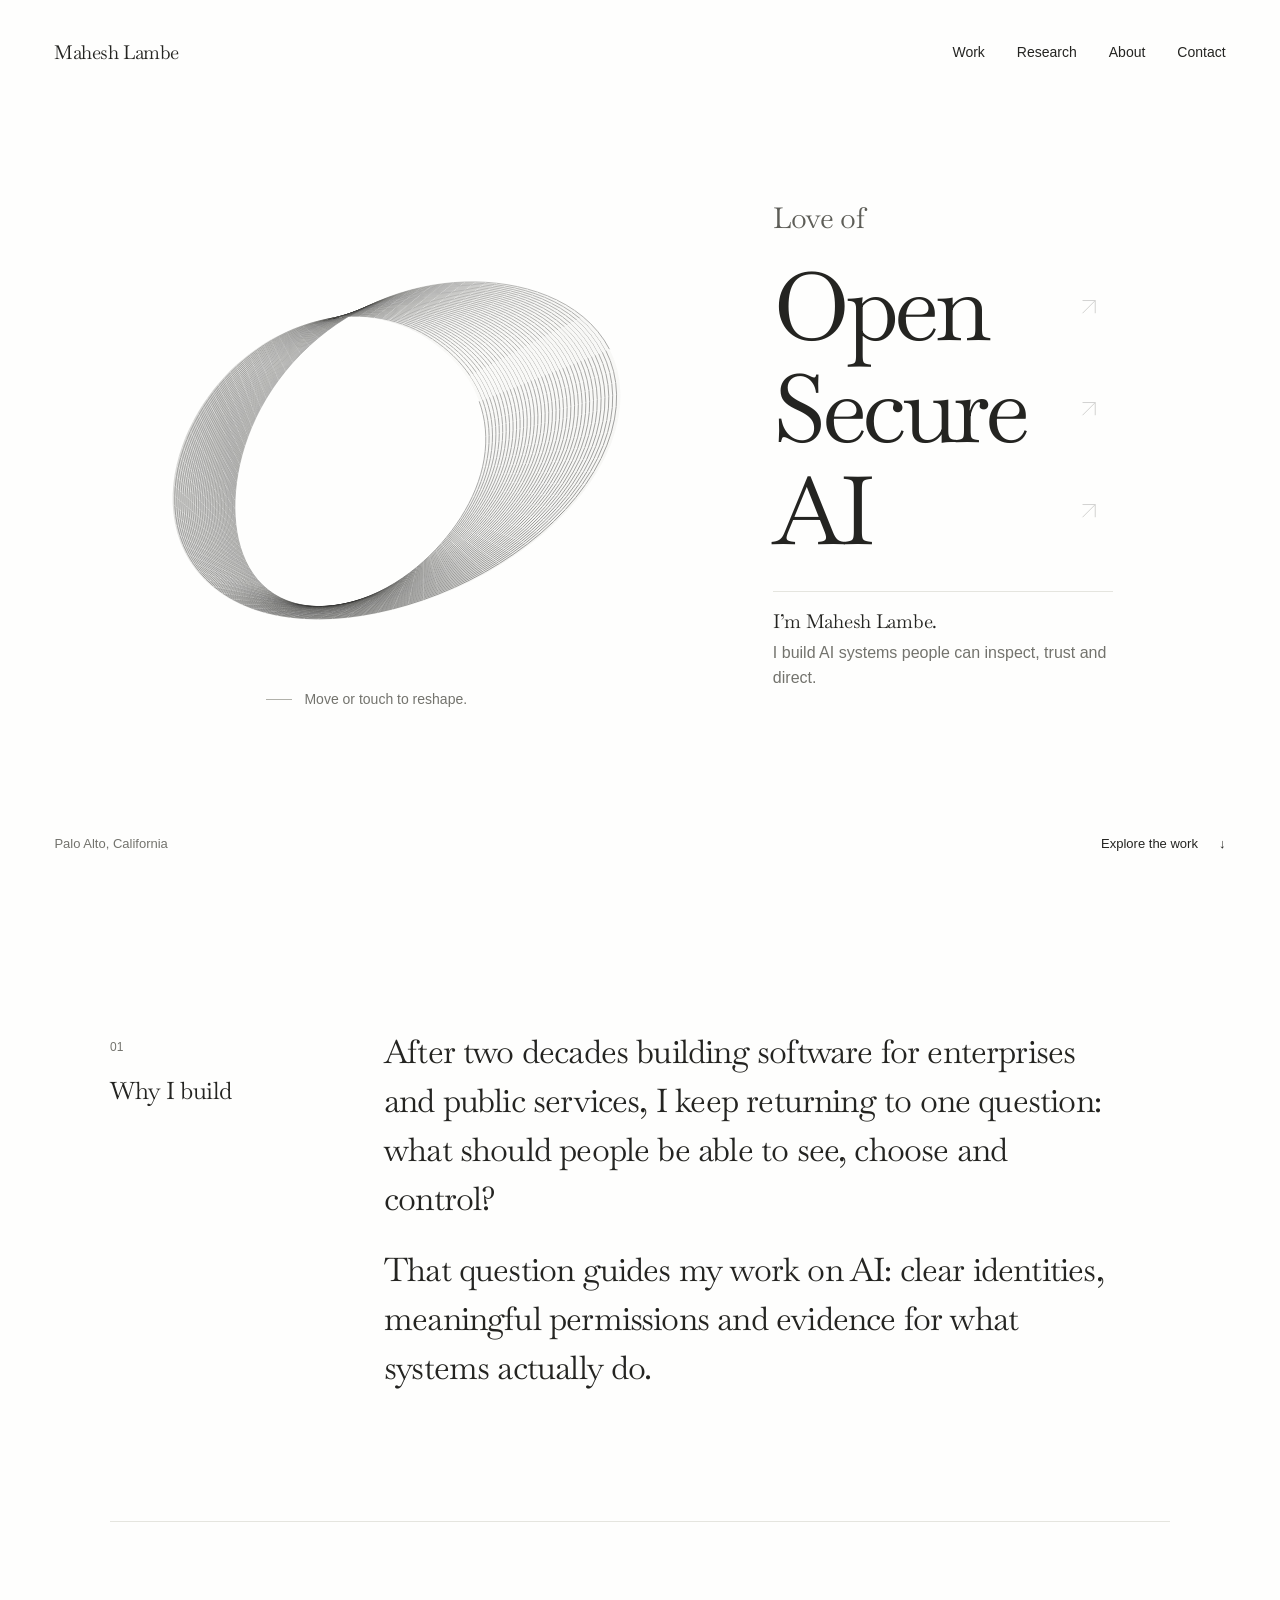
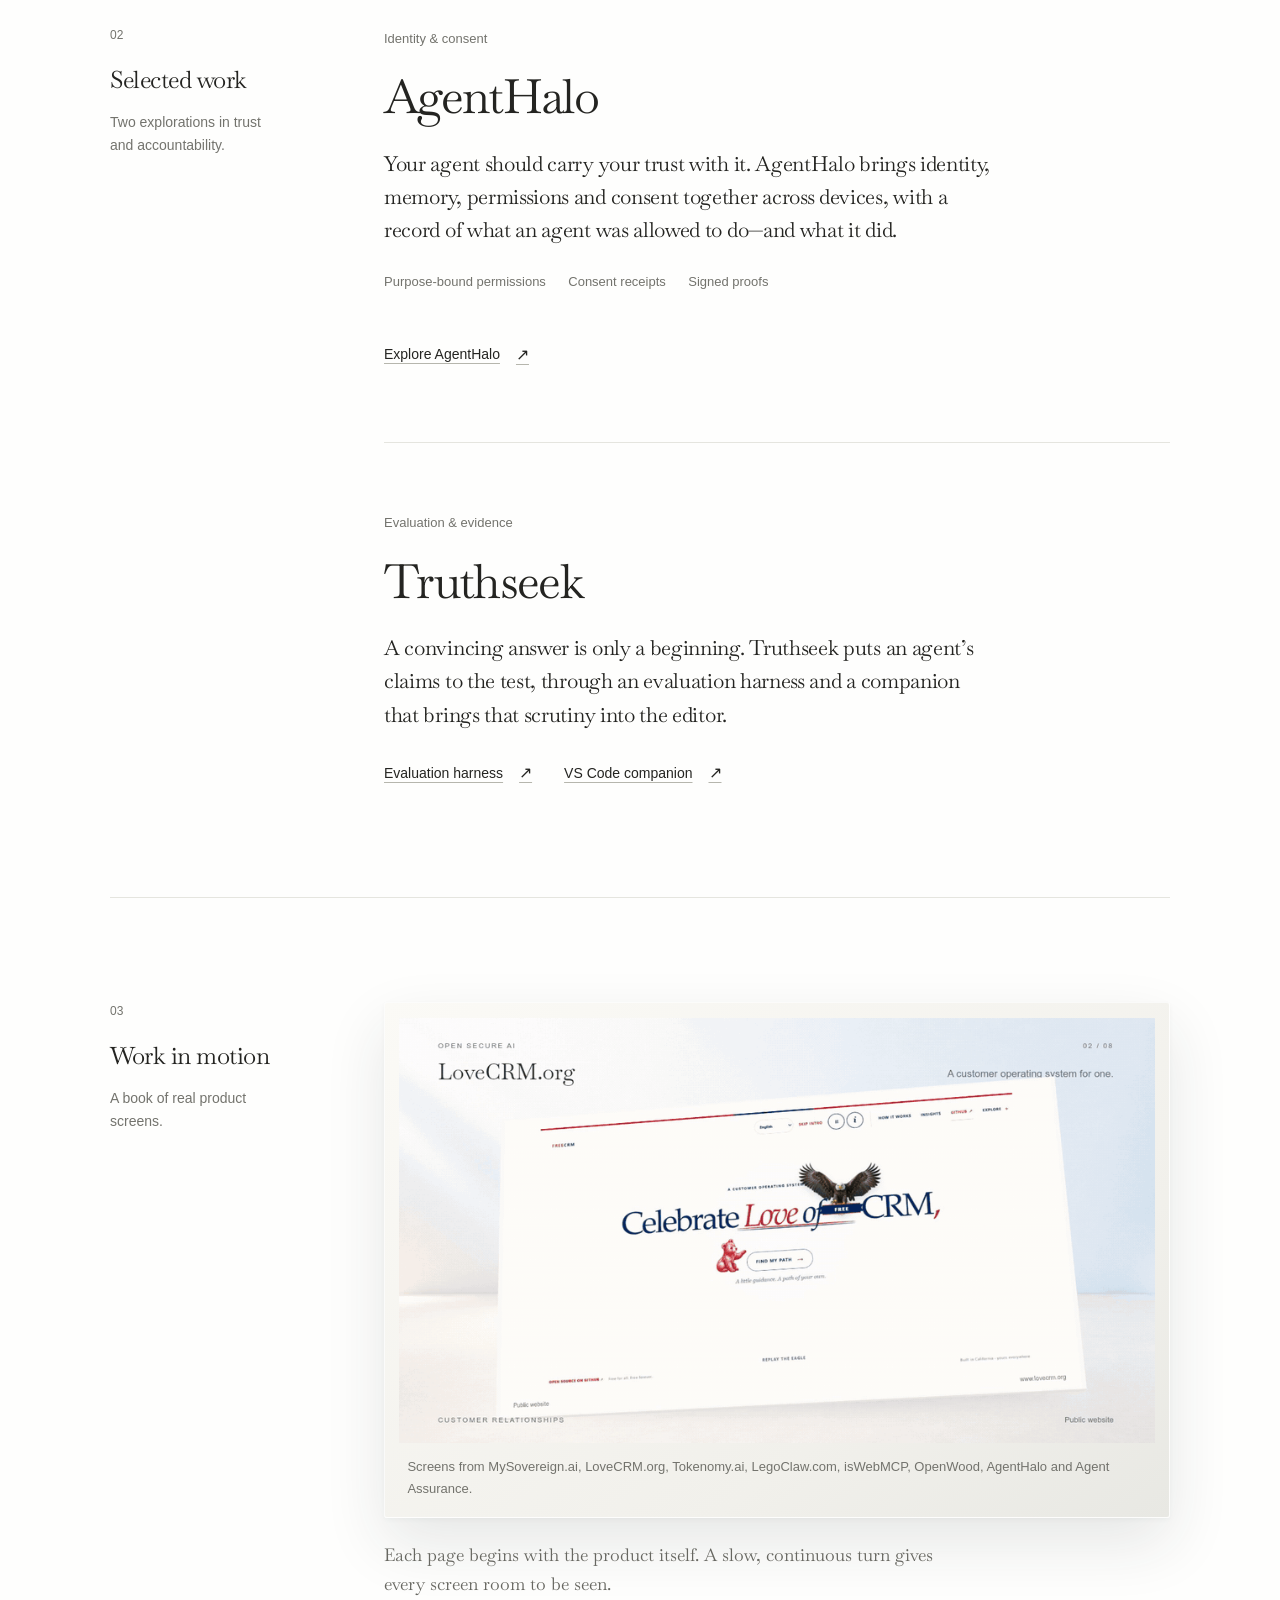
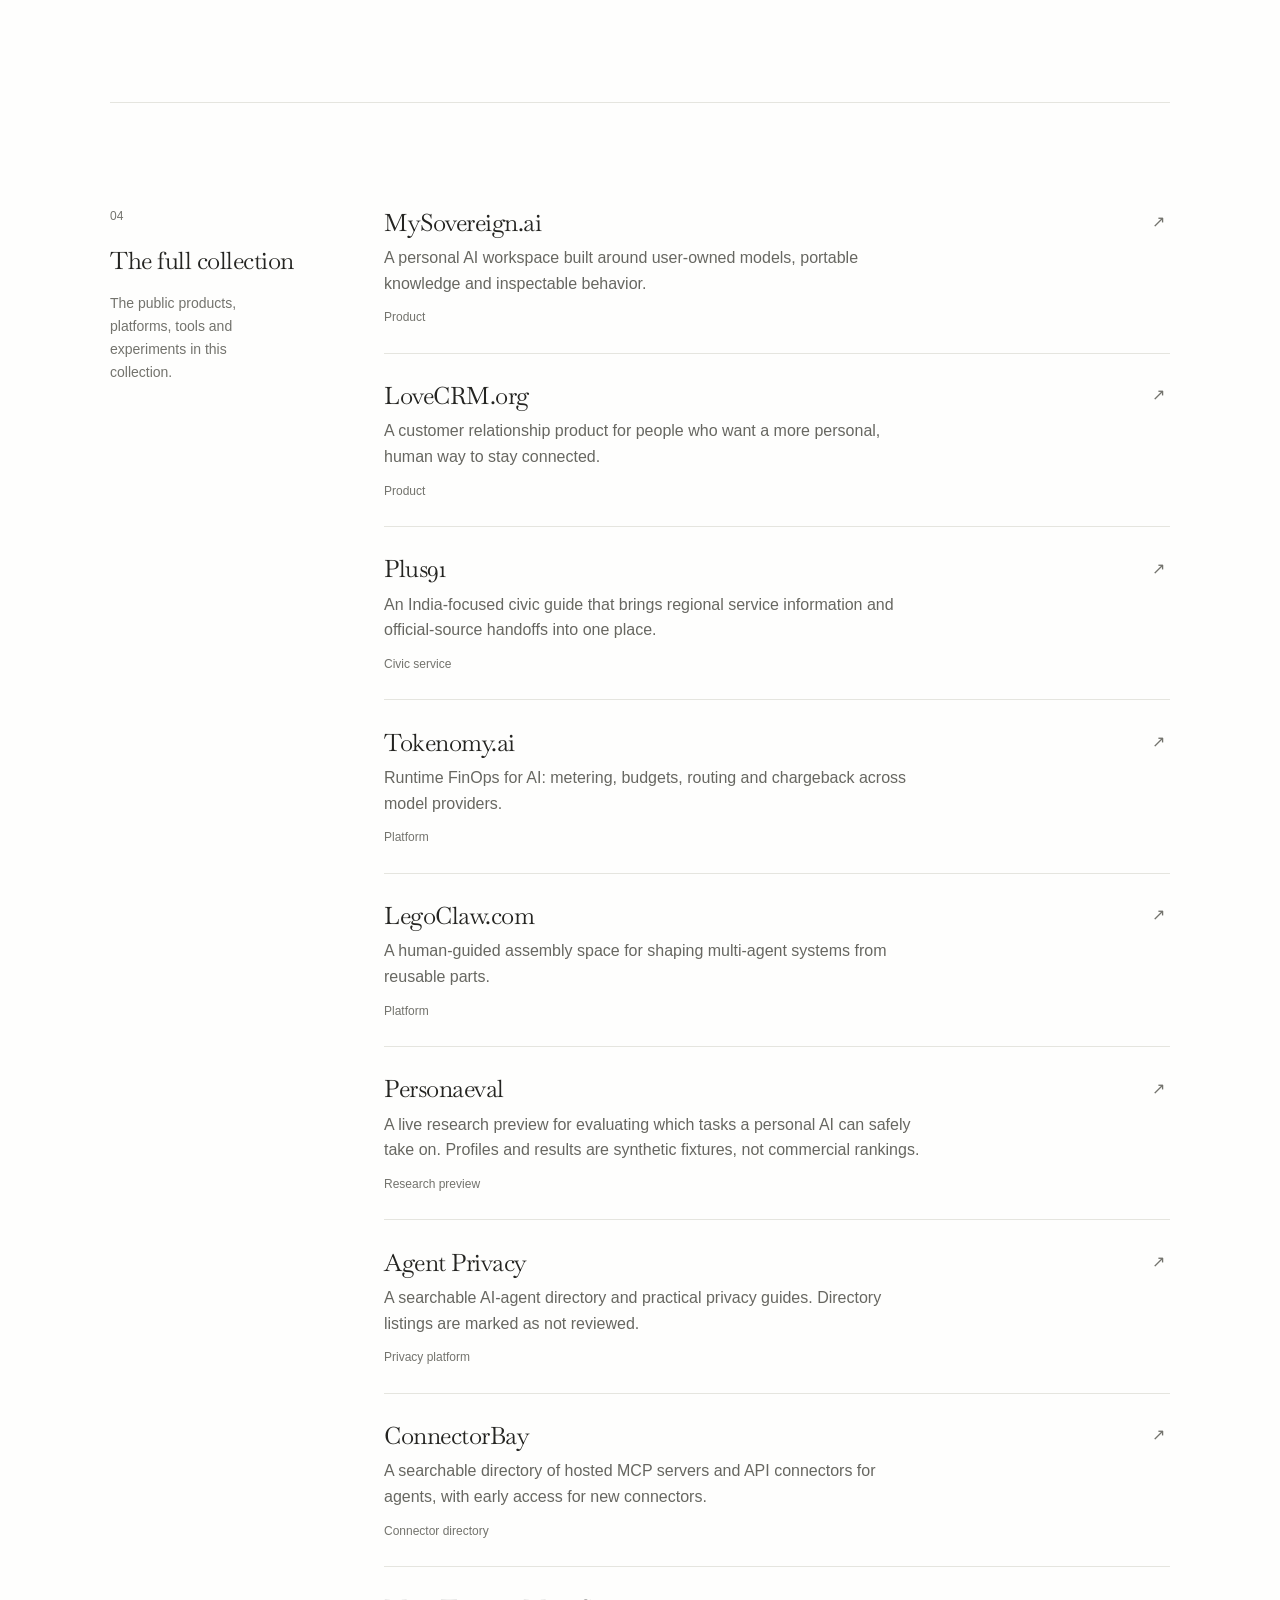
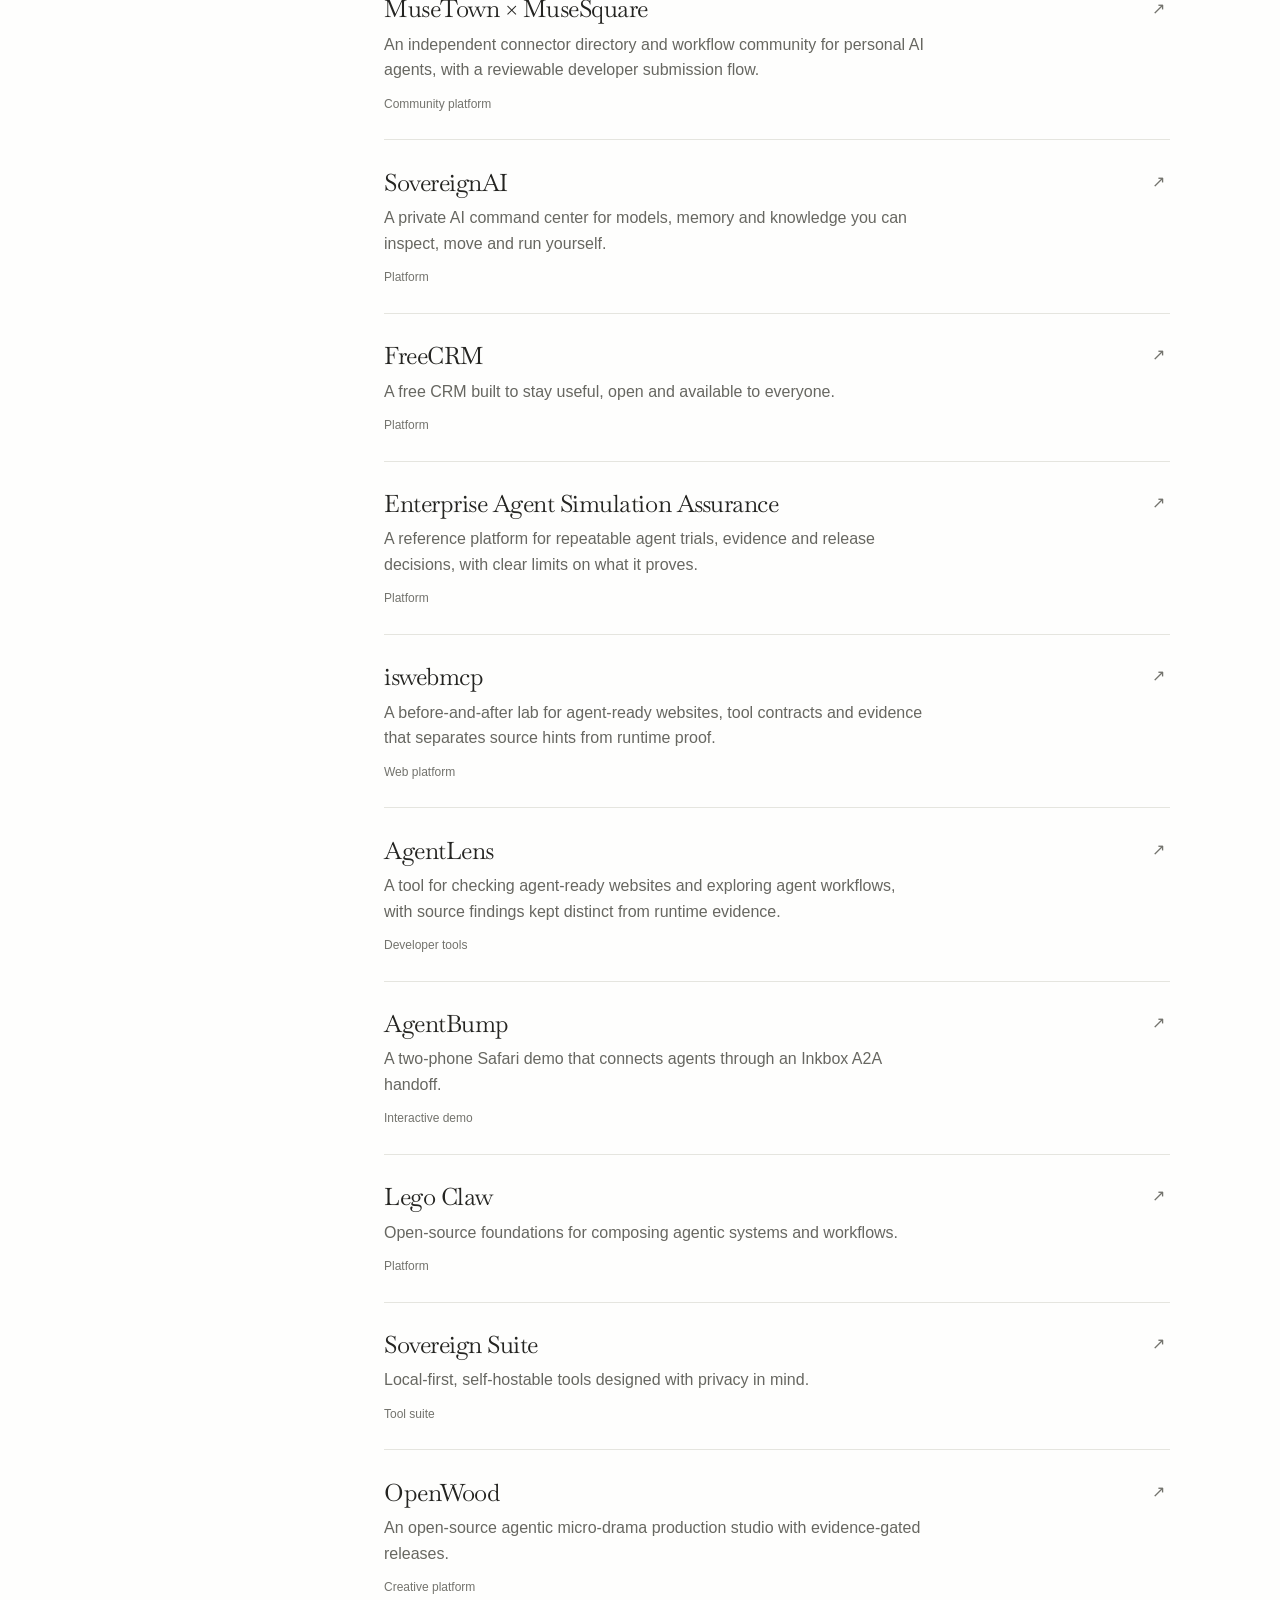
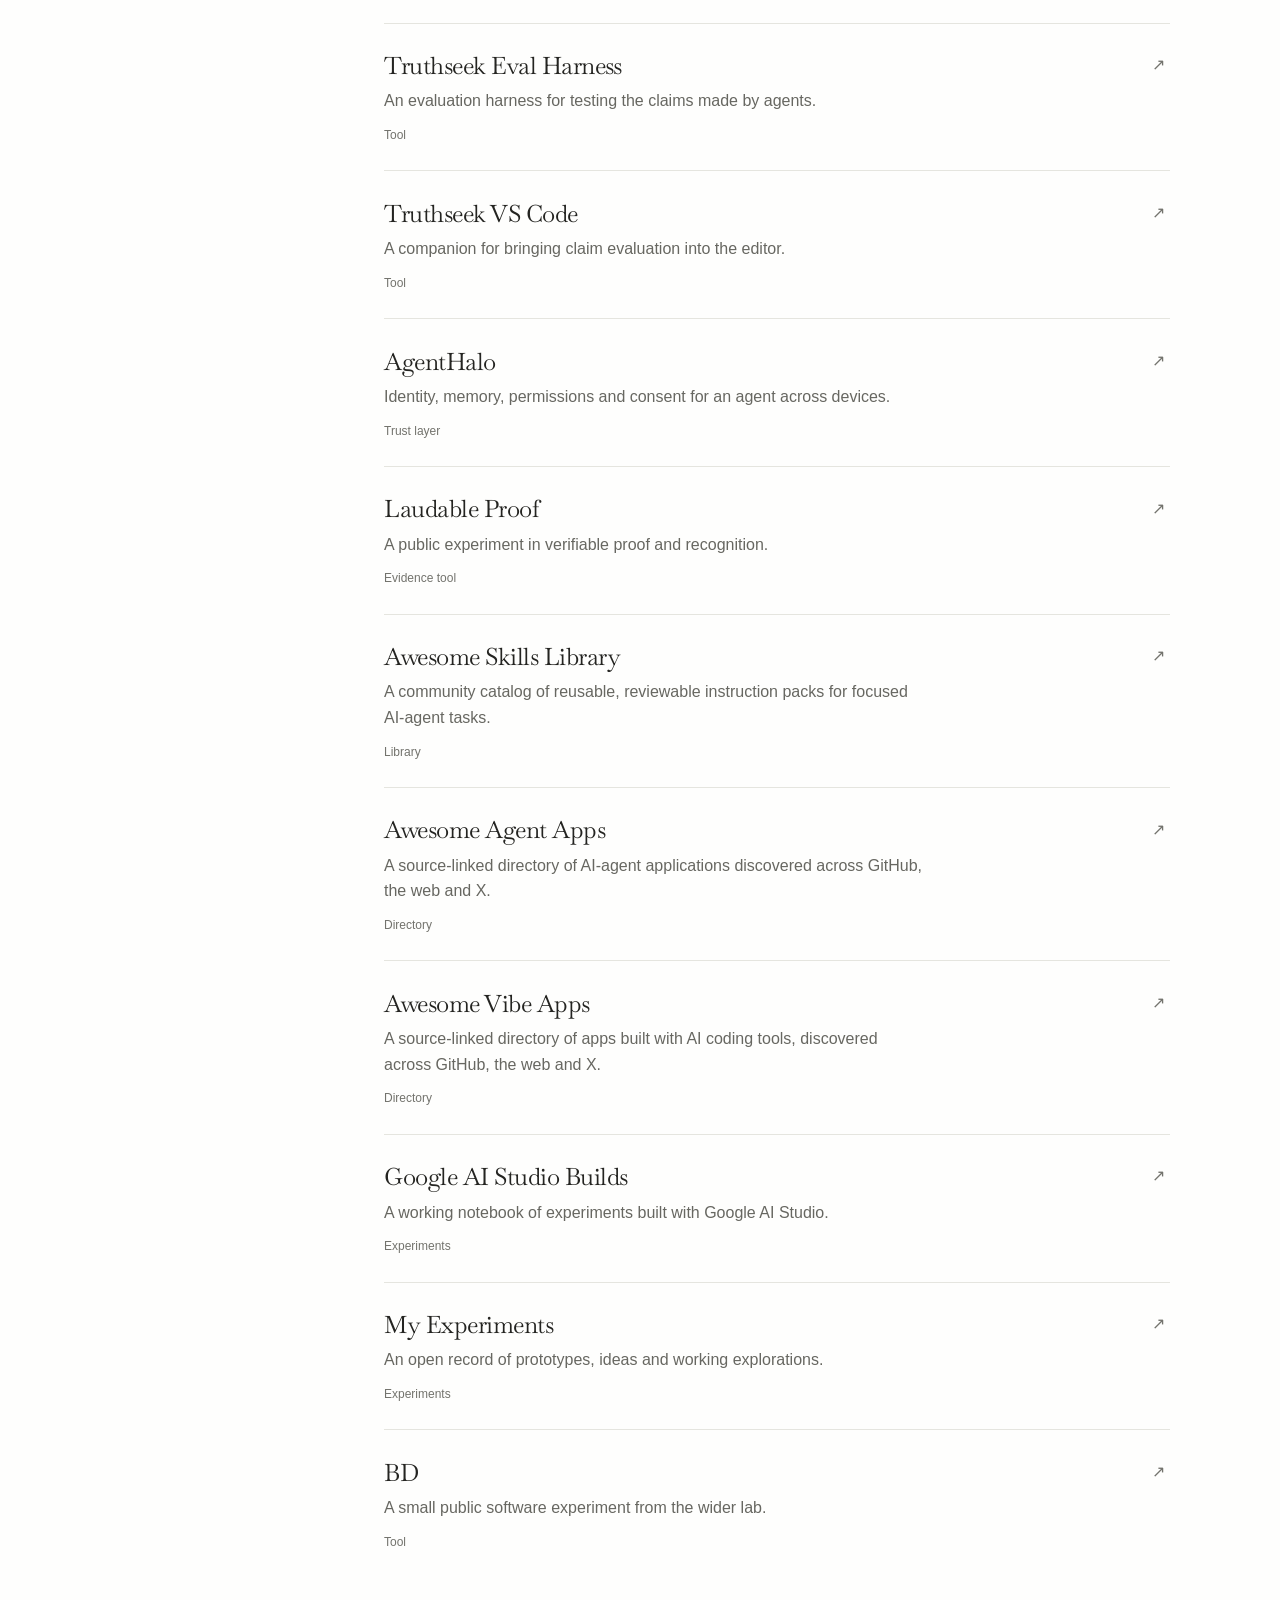
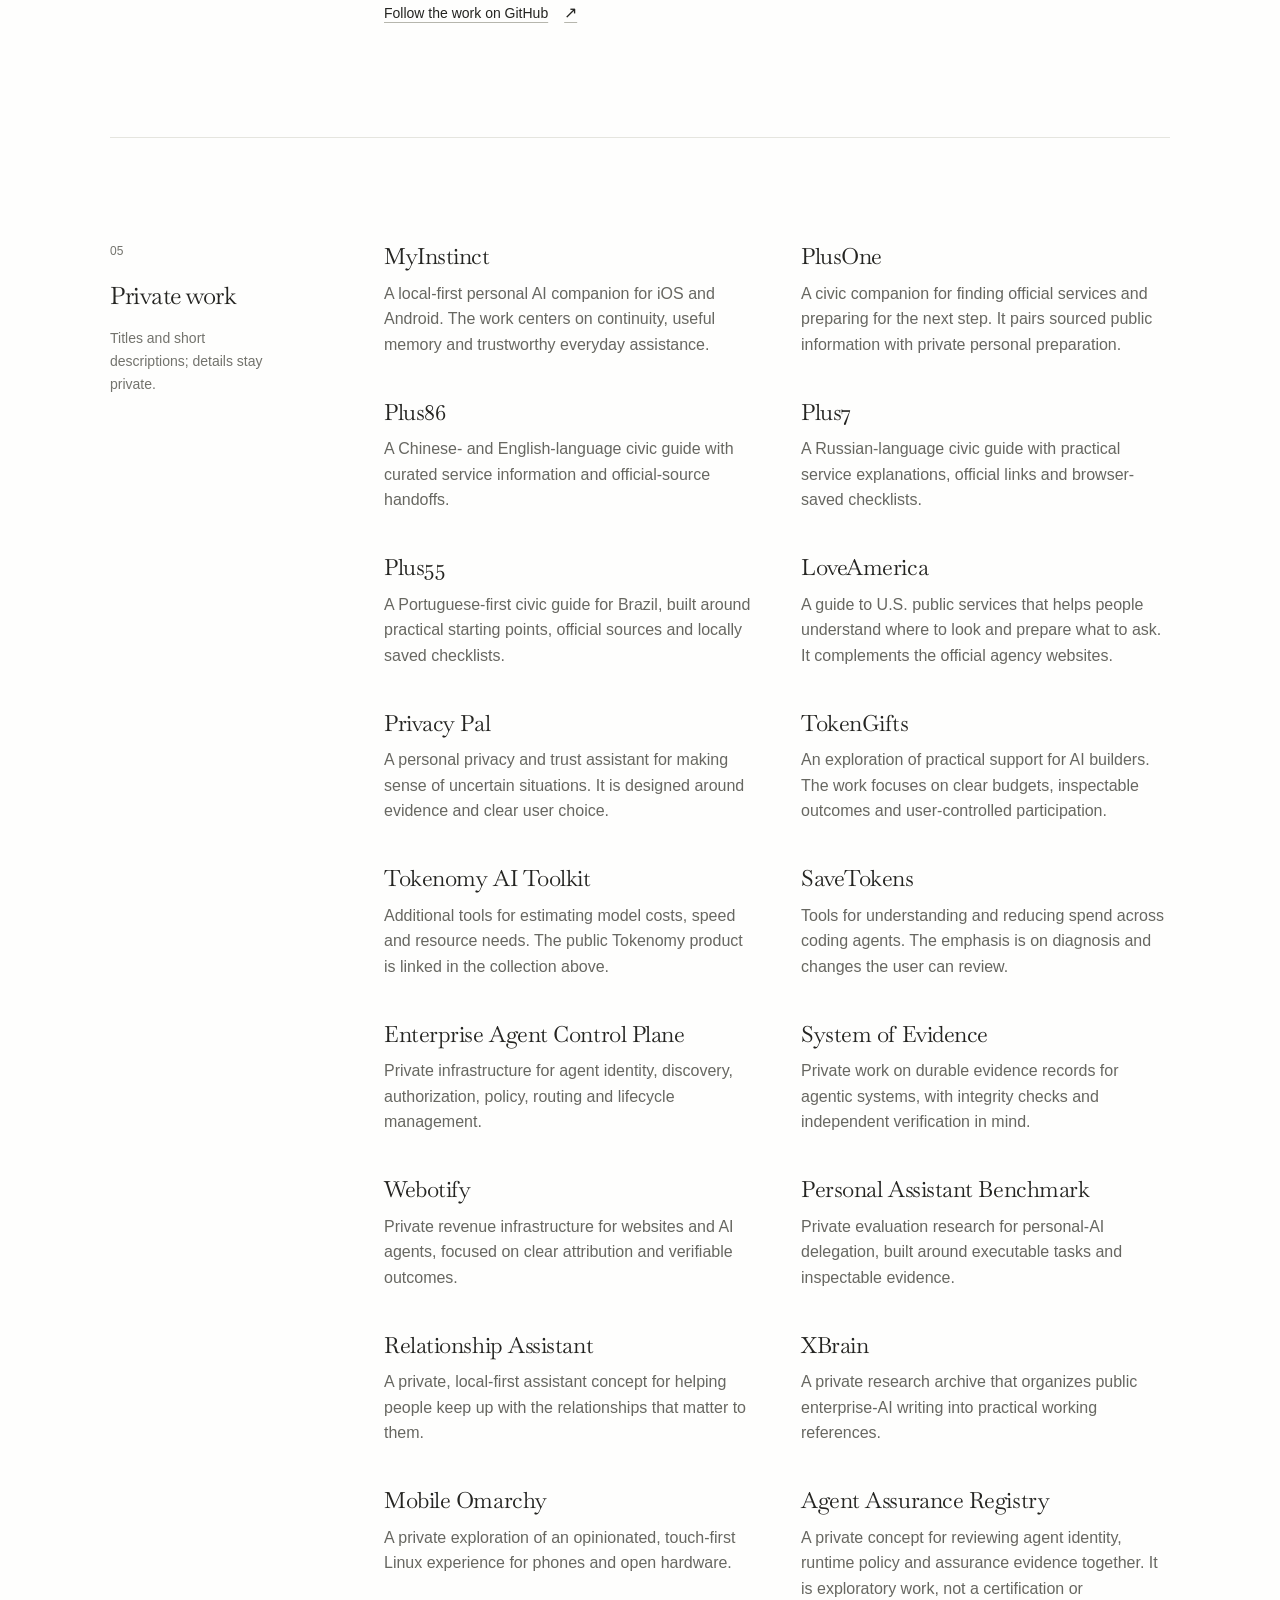
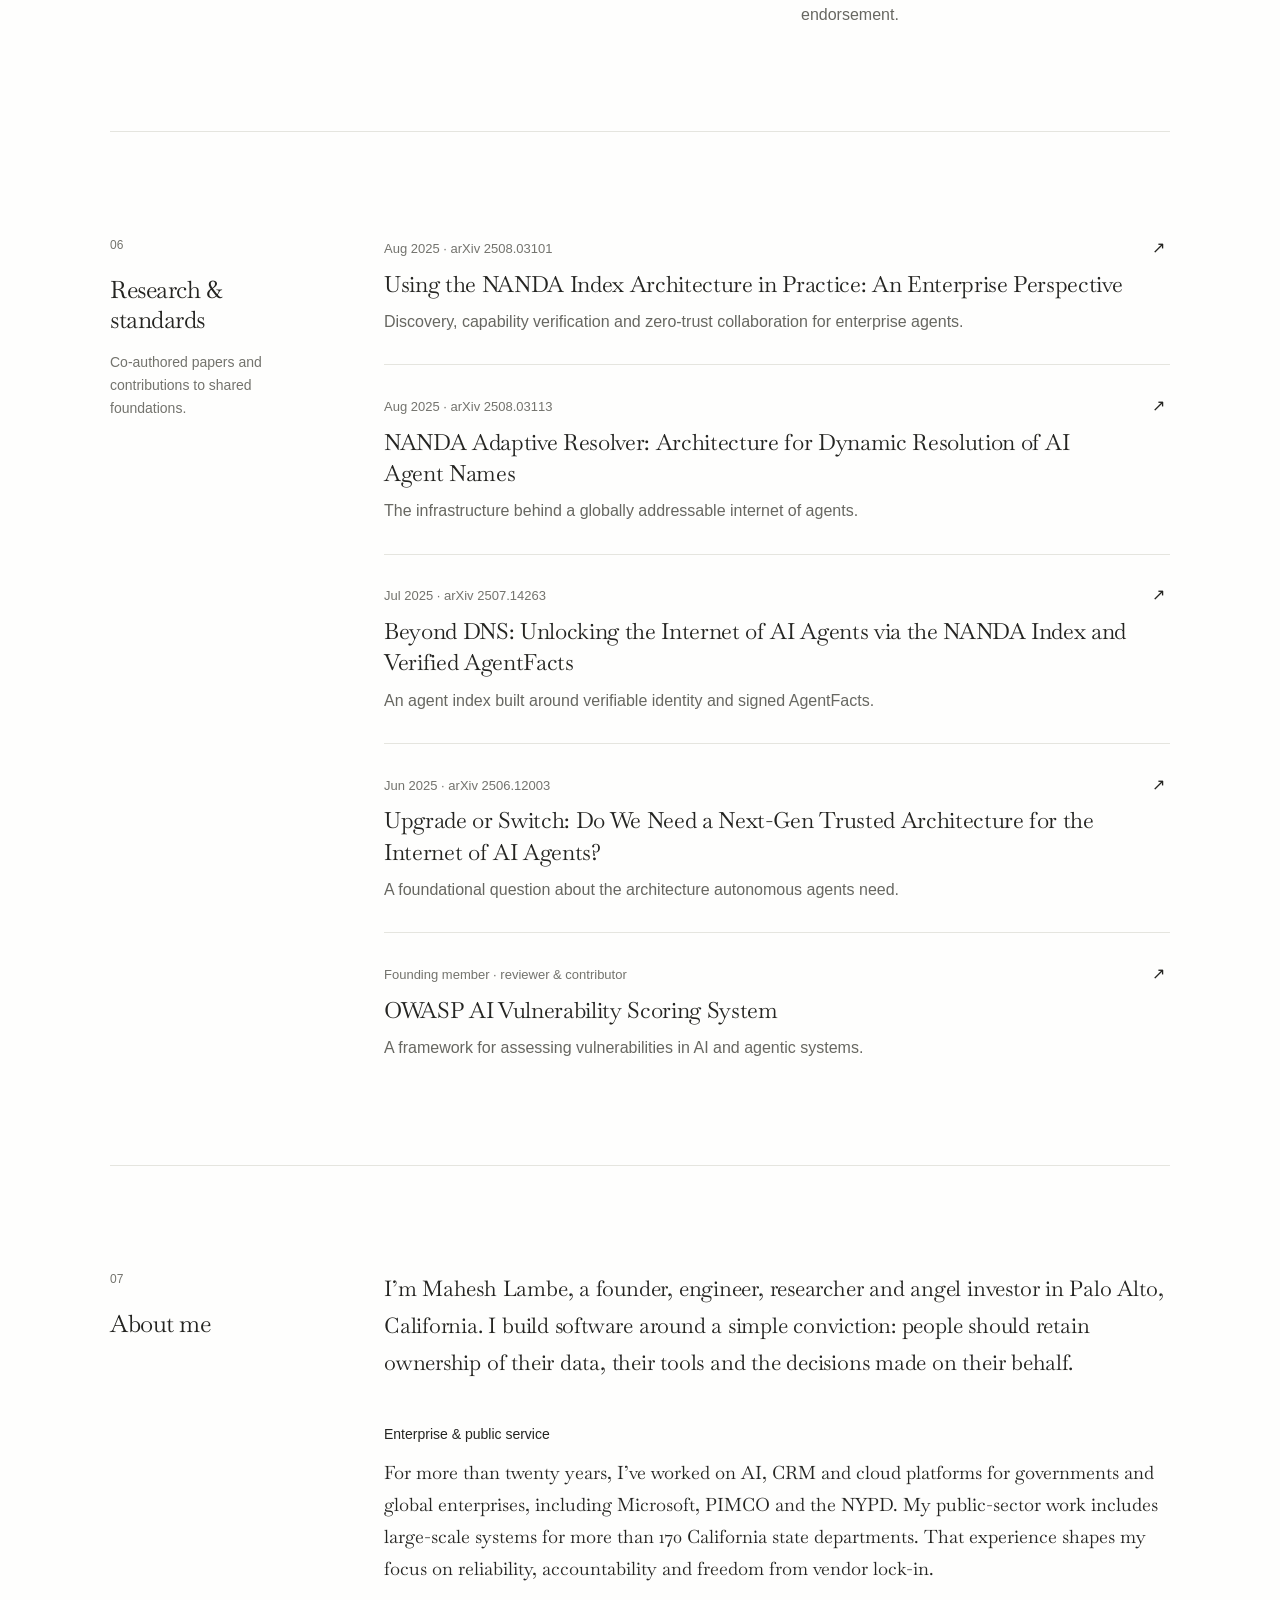
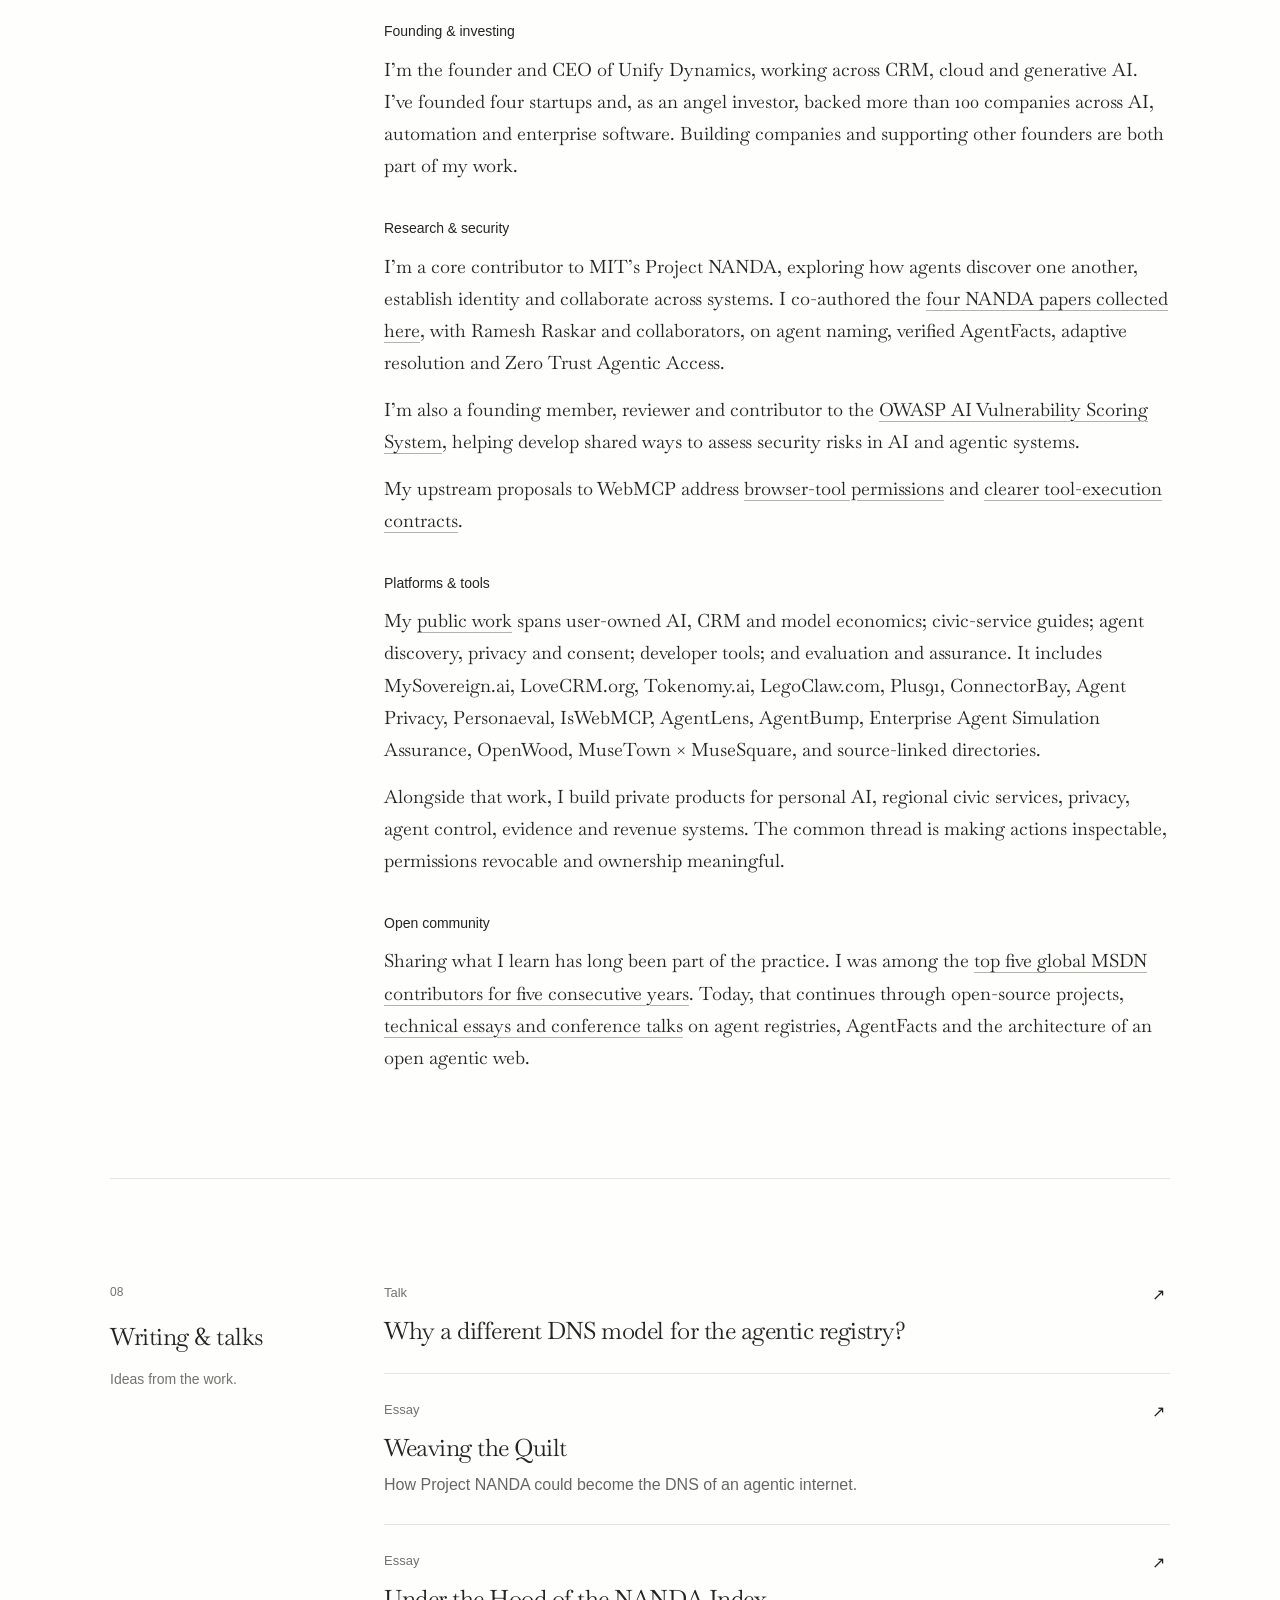
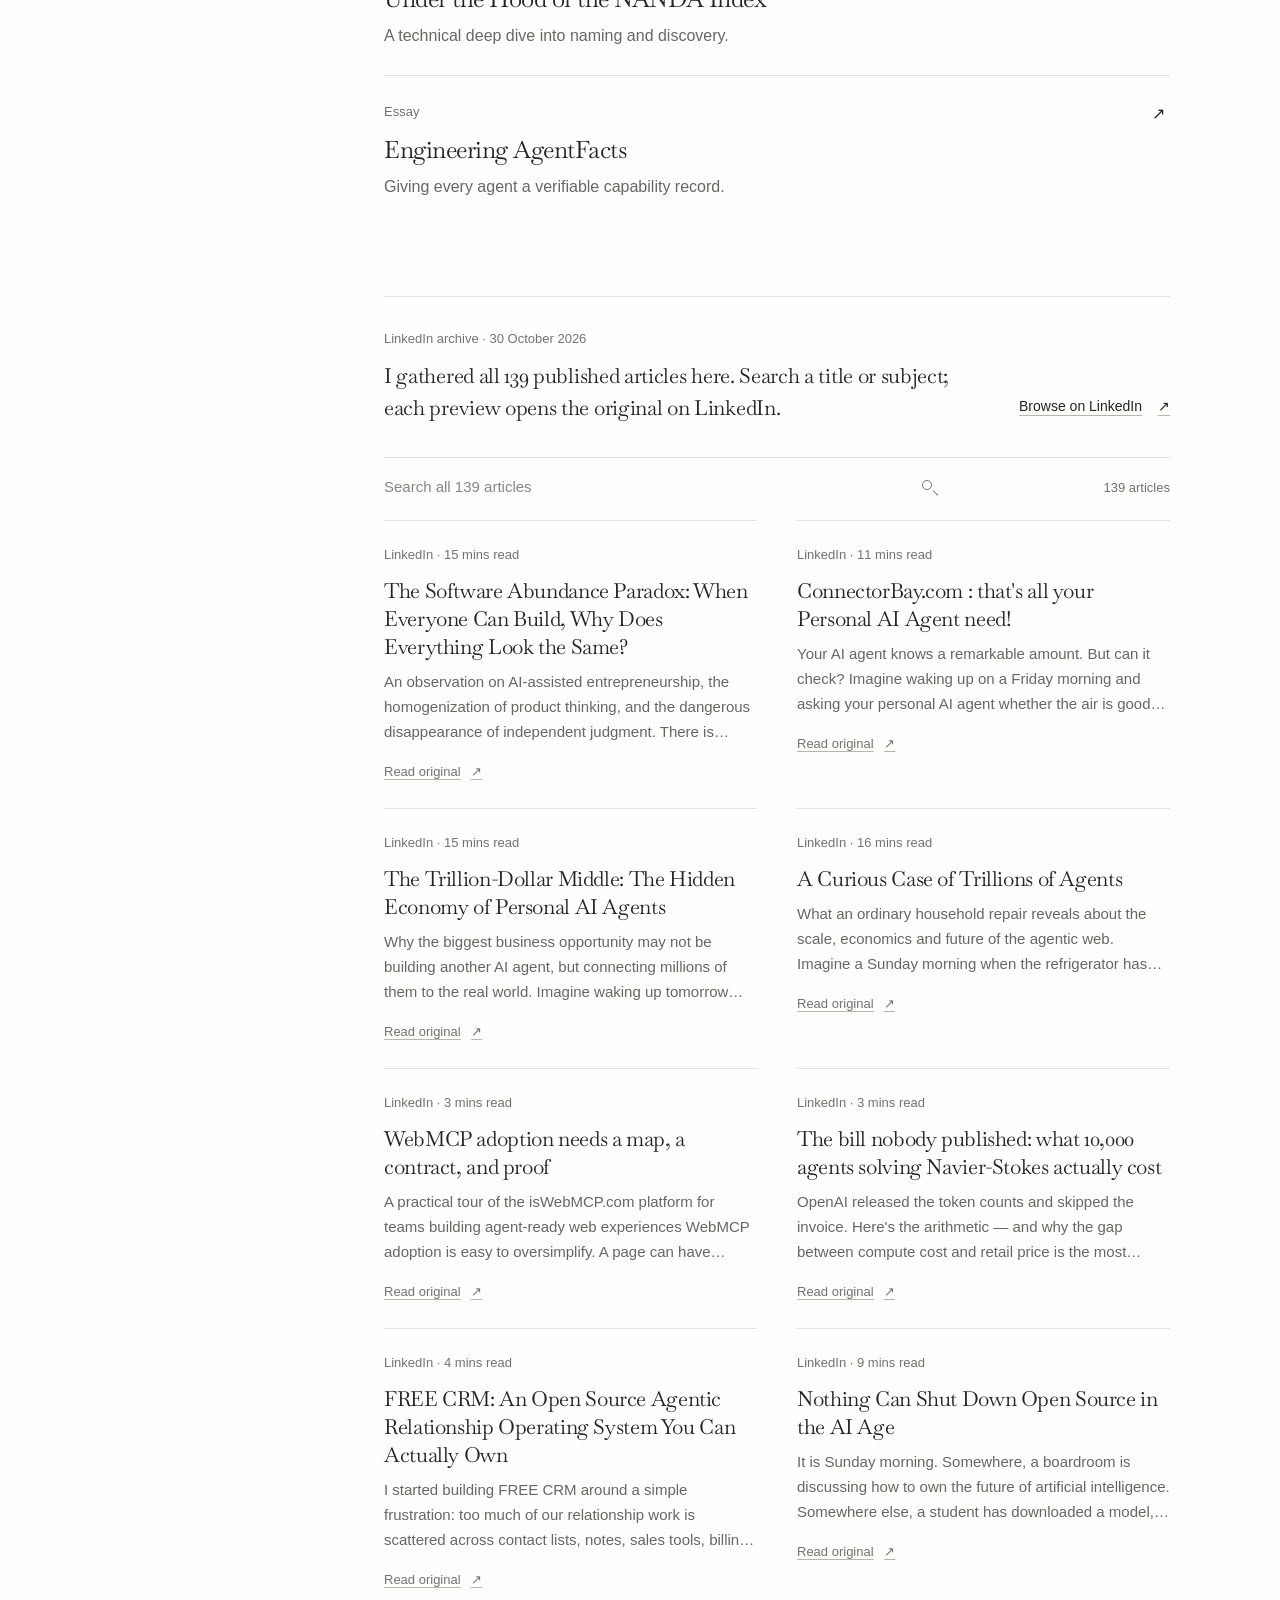
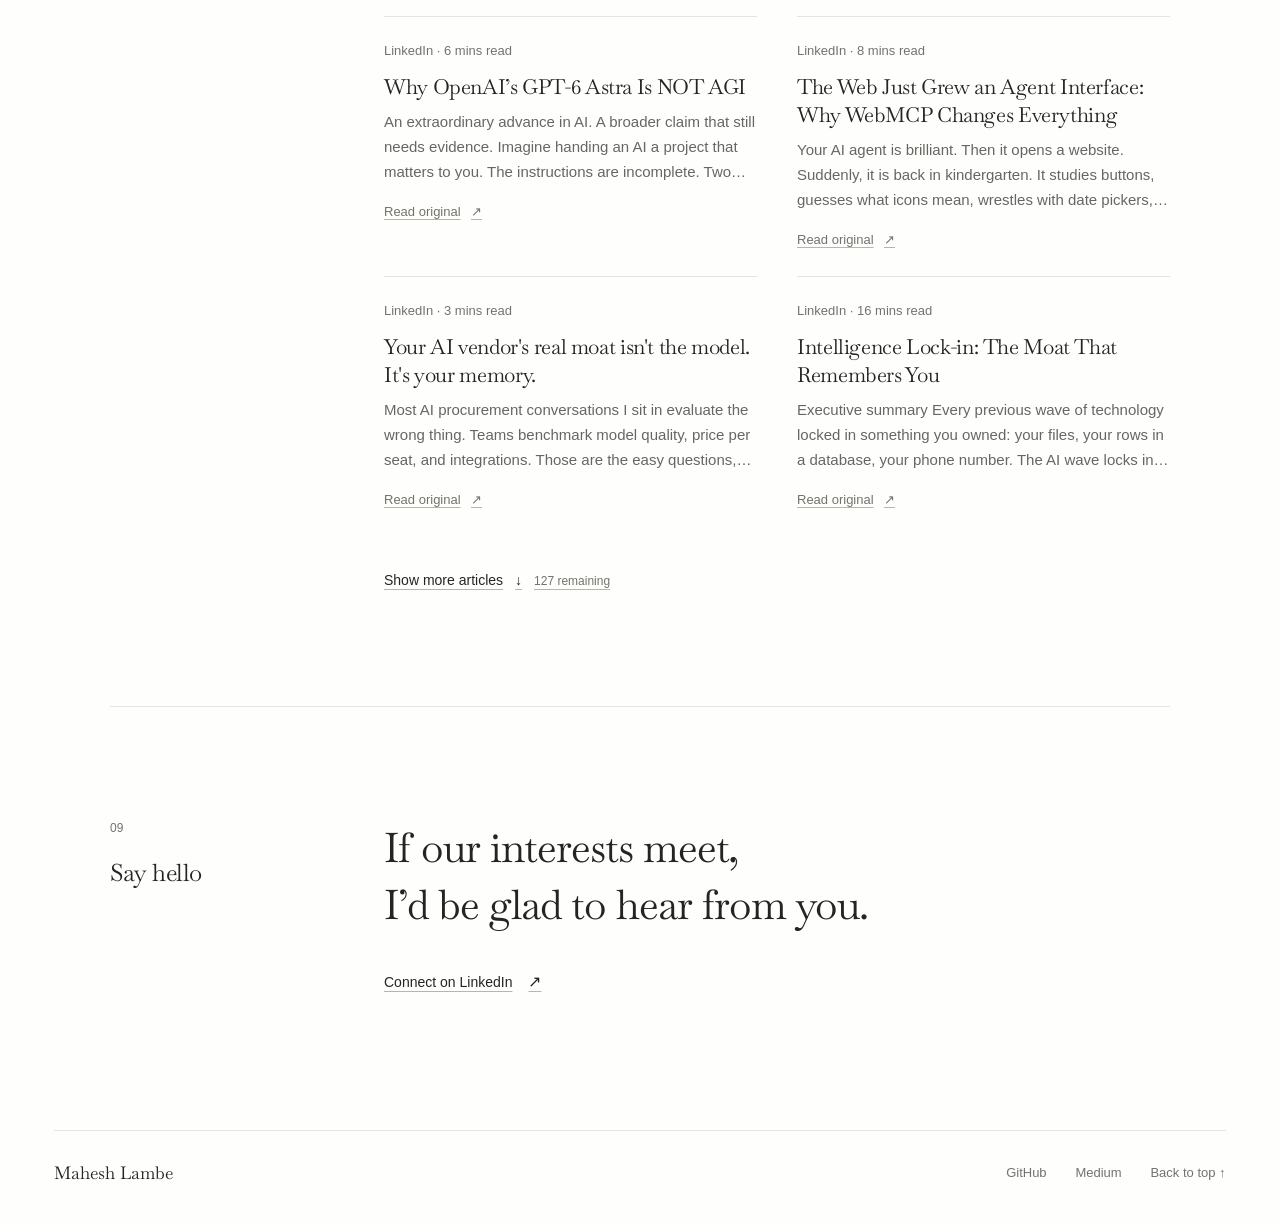
==== commit 49854f2b: "Add searchable LinkedIn article archive" ====
--- a/index.html
+++ b/index.html
@@ -1,2 +1,2 @@
-<!DOCTYPE html><html lang="en"><head><meta charSet="utf-8"/><meta name="viewport" content="width=device-width, initial-scale=1"/><link rel="stylesheet" href="/_next/static/css/index.COjFCBP3.css" data-rsc-css-href="/_next/static/css/index.COjFCBP3.css" data-precedence="vite-rsc/importer-resources"/><link rel="modulepreload" fetchPriority="low" href="/_next/static/chunks/index-B5ceW5e0.js"/><script src="/_next/static/chunks/rolldown-runtime-C60lm6uB.js" type="module" async=""></script><script src="/_next/static/chunks/framework-D_rUT4EX.js" type="module" async=""></script><link rel="modulepreload" href="/_next/static/chunks/layout-segment-context-BFTP21wE.js" crossorigin=""/><link rel="modulepreload" href="/_next/static/chunks/kinetic-hero-Cevgwdt4.js" crossorigin=""/><title>Love of Open Secure AI — Mahesh Lambe</title><meta name="description" content="Software, platforms and tools for a world in which people and intelligent agents work together. A collection of work by Mahesh Lambe."/><meta property="og:title" content="Love of Open Secure AI"/><meta property="og:description" content="Work, research and other explorations in AI, trust and systems."/><meta property="og:url" content="https://mlmrx.github.io"/><meta property="og:type" content="website"/><meta name="twitter:card" content="summary"/><meta name="twitter:title" content="Love of Open Secure AI"/><meta name="twitter:description" content="Work, research and other explorations in AI, trust and systems."/><link rel="canonical" href="https://mlmrx.github.io"/><link rel="preload" href="/fonts/baskervville-regular.ttf" as="font" type="font/ttf" crossorigin="anonymous"/><script>Object.assign(((self[Symbol.for("vinext.navigationRuntime")]??={bootstrap:{routeManifest:null},functions:{}}).bootstrap.rsc??={rsc:[]}),{params:{},nav:{"pathname":"/","searchParams":[]}})</script><link rel="modulepreload" href="/_next/static/chunks/index-B5ceW5e0.js" />
-</head><body><a href="#main" class="skip">Skip to content</a><header class="masthead" id="top"><a class="masthead-brand" href="#top" aria-label="Mahesh Lambe home">Mahesh Lambe</a><nav aria-label="Main navigation"><a href="#work">Work</a><a href="#research">Research</a><a href="#about">About</a><a href="#connect">Contact</a></nav></header><main id="main"><section class="hero" aria-labelledby="intro"><div class="hero-layout"><div class="form-wrap"><div class="kinetic-form"><svg class="form-fallback" viewBox="-205 -185 410 370" fill="none" stroke="currentColor" stroke-width="0.65" aria-hidden="true" style="opacity:0.7"><path d="M71.68,-28.63 L73.20,-23.90 L74.45,-18.99 L75.40,-13.92 L76.03,-8.71 L76.32,-3.37 L76.26,2.08 L75.83,7.59 L75.03,13.14 L73.87,18.70 L72.35,24.22 L70.49,29.69 L68.30,35.06 L65.80,40.32 L63.01,45.44 L59.97,50.41 L56.68,55.22 L53.17,59.87 L49.46,64.34 L45.54,68.64 L41.45,72.78 L37.16,76.75 L32.70,80.55 L28.05,84.17 L23.23,87.60 L18.22,90.84 L13.04,93.85 L7.70,96.61 L2.20,99.09 L-3.43,101.26 L-9.16,103.07 L-14.95,104.50 L-20.77,105.50 L-26.55,106.04 L-32.26,106.10 L-37.84,105.66 L-43.22,104.71 L-48.37,103.23 L-53.22,101.25 L-57.74,98.78 L-61.89,95.83 L-65.63,92.44 L-68.96,88.64 L-71.85,84.47 L-74.31,79.97 L-76.34,75.17 L-77.95,70.12 L-79.16,64.85 L-79.98,59.38 L-80.42,53.75 L-80.52,47.98 L-80.29,42.08 L-79.74,36.07 L-78.88,29.95 L-77.73,23.73 L-76.28,17.42 L-74.53,11.03 L-72.49,4.56 L-70.13,-1.98 L-67.46,-8.58 L-64.45,-15.22 L-61.10,-21.88 L-57.39,-28.53 L-53.33,-35.16 L-48.90,-41.71 L-44.10,-48.17 L-38.94,-54.48 L-33.43,-60.62 L-27.58,-66.53 L-21.41,-72.18 L-14.95,-77.53 L-8.23,-82.54 L-1.28,-87.17 L5.87,-91.41 L13.17,-95.21 L20.59,-98.57 L28.10,-101.46 L35.65,-103.89 L43.21,-105.84 L50.75,-107.31 L58.25,-108.32 L65.67,-108.86 L73.01,-108.94 L80.24,-108.57 L87.35,-107.77 L94.32,-106.53 L101.15,-104.85 L107.82,-102.74 L114.31,-100.19 L120.59,-97.18 L126.64,-93.71 L132.43,-89.76 L137.90,-85.30 L143.01,-80.32 L147.69,-74.80 L151.87,-68.73 L155.48,-62.10"></path><path d="M75.71,-30.24 L77.27,-25.38 L78.53,-20.33 L79.47,-15.10 L80.06,-9.71 L80.28,-4.18 L80.12,1.45 L79.56,7.16 L78.61,12.92 L77.27,18.67 L75.54,24.40 L73.44,30.05 L70.99,35.61 L68.21,41.04 L65.13,46.32 L61.78,51.43 L58.17,56.36 L54.34,61.10 L50.30,65.65 L46.06,70.01 L41.64,74.18 L37.05,78.16 L32.28,81.94 L27.35,85.53 L22.25,88.92 L16.99,92.08 L11.58,95.01 L6.01,97.67 L0.32,100.03 L-5.49,102.07 L-11.37,103.75 L-17.30,105.03 L-23.22,105.87 L-29.10,106.26 L-34.89,106.16 L-40.51,105.55 L-45.94,104.43 L-51.10,102.79 L-55.95,100.65 L-60.45,98.02 L-64.57,94.92 L-68.28,91.38 L-71.55,87.44 L-74.38,83.14 L-76.76,78.52 L-78.71,73.61 L-80.23,68.46 L-81.34,63.11 L-82.05,57.57 L-82.39,51.88 L-82.38,46.07 L-82.04,40.14 L-81.38,34.11 L-80.42,27.99 L-79.16,21.79 L-77.60,15.52 L-75.76,9.17 L-73.62,2.76 L-71.19,-3.70 L-68.43,-10.21 L-65.36,-16.75 L-61.95,-23.30 L-58.20,-29.83 L-54.10,-36.32 L-49.64,-42.75 L-44.82,-49.06 L-39.66,-55.23 L-34.15,-61.21 L-28.32,-66.97 L-22.18,-72.47 L-15.76,-77.66 L-9.09,-82.52 L-2.19,-87.00 L4.89,-91.08 L12.11,-94.74 L19.44,-97.95 L26.85,-100.70 L34.29,-102.99 L41.74,-104.80 L49.16,-106.15 L56.52,-107.03 L63.80,-107.46 L70.99,-107.43 L78.07,-106.97 L85.02,-106.07 L91.82,-104.75 L98.48,-103.01 L104.97,-100.84 L111.28,-98.24 L117.38,-95.20 L123.26,-91.71 L128.86,-87.76 L134.16,-83.32 L139.10,-78.37 L143.62,-72.90 L147.66,-66.90 L151.13,-60.37"></path><path d="M79.77,-31.86 L81.36,-26.87 L82.63,-21.67 L83.56,-16.28 L84.11,-10.72 L84.27,-5.01 L84.01,0.82 L83.33,6.73 L82.23,12.69 L80.70,18.65 L78.76,24.57 L76.42,30.42 L73.71,36.17 L70.65,41.77 L67.28,47.20 L63.61,52.45 L59.68,57.50 L55.52,62.35 L51.15,66.98 L46.59,71.39 L41.84,75.59 L36.93,79.58 L31.87,83.36 L26.64,86.92 L21.27,90.25 L15.75,93.34 L10.09,96.18 L4.31,98.74 L-1.58,100.98 L-7.56,102.89 L-13.60,104.43 L-19.66,105.56 L-25.71,106.25 L-31.68,106.48 L-37.53,106.21 L-43.21,105.44 L-48.67,104.15 L-53.85,102.35 L-58.70,100.04 L-63.19,97.25 L-67.28,94.00 L-70.94,90.31 L-74.16,86.23 L-76.92,81.80 L-79.24,77.06 L-81.10,72.04 L-82.53,66.80 L-83.54,61.35 L-84.15,55.74 L-84.38,50.00 L-84.26,44.13 L-83.81,38.18 L-83.04,32.13 L-81.96,26.02 L-80.60,19.84 L-78.94,13.60 L-77.00,7.30 L-74.77,0.95 L-72.25,-5.44 L-69.42,-11.86 L-66.28,-18.29 L-62.81,-24.73 L-59.01,-31.14 L-54.87,-37.51 L-50.39,-43.79 L-45.56,-49.96 L-40.39,-55.98 L-34.89,-61.82 L-29.07,-67.42 L-22.96,-72.76 L-16.57,-77.80 L-9.95,-82.50 L-3.11,-86.82 L3.89,-90.75 L11.04,-94.26 L18.28,-97.32 L25.59,-99.93 L32.93,-102.07 L40.26,-103.76 L47.55,-104.98 L54.78,-105.74 L61.92,-106.05 L68.96,-105.92 L75.88,-105.35 L82.67,-104.37 L89.31,-102.97 L95.80,-101.15 L102.11,-98.93 L108.24,-96.29 L114.17,-93.22 L119.86,-89.72 L125.29,-85.76 L130.42,-81.33 L135.20,-76.42 L139.56,-71.01 L143.45,-65.08 L146.80,-58.64"></path><path d="M83.84,-33.49 L85.47,-28.36 L86.76,-23.02 L87.68,-17.47 L88.20,-11.73 L88.29,-5.83 L87.94,0.19 L87.14,6.30 L85.88,12.46 L84.17,18.63 L82.02,24.75 L79.44,30.80 L76.47,36.73 L73.13,42.51 L69.45,48.10 L65.47,53.50 L61.22,58.67 L56.72,63.61 L52.02,68.32 L47.12,72.80 L42.05,77.03 L36.82,81.03 L31.44,84.79 L25.92,88.32 L20.27,91.60 L14.49,94.62 L8.59,97.37 L2.59,99.82 L-3.51,101.95 L-9.67,103.72 L-15.86,105.12 L-22.06,106.10 L-28.21,106.63 L-34.28,106.70 L-40.20,106.26 L-45.94,105.32 L-51.43,103.87 L-56.62,101.90 L-61.48,99.43 L-65.95,96.48 L-70.01,93.07 L-73.63,89.24 L-76.79,85.02 L-79.49,80.46 L-81.73,75.59 L-83.50,70.46 L-84.84,65.12 L-85.75,59.58 L-86.26,53.90 L-86.39,48.09 L-86.16,42.19 L-85.59,36.20 L-84.71,30.14 L-83.53,24.03 L-82.05,17.86 L-80.29,11.65 L-78.25,5.41 L-75.93,-0.88 L-73.32,-7.19 L-70.42,-13.52 L-67.21,-19.85 L-63.68,-26.18 L-59.83,-32.47 L-55.66,-38.70 L-51.14,-44.85 L-46.30,-50.87 L-41.12,-56.74 L-35.63,-62.42 L-29.83,-67.88 L-23.74,-73.06 L-17.40,-77.94 L-10.82,-82.48 L-4.05,-86.65 L2.89,-90.42 L9.96,-93.77 L17.12,-96.69 L24.32,-99.15 L31.55,-101.16 L38.76,-102.70 L45.93,-103.79 L53.03,-104.43 L60.03,-104.63 L66.92,-104.39 L73.68,-103.73 L80.31,-102.65 L86.79,-101.18 L93.10,-99.30 L99.24,-97.01 L105.20,-94.33 L110.95,-91.23 L116.46,-87.71 L121.72,-83.76 L126.68,-79.35 L131.30,-74.47 L135.51,-69.11 L139.26,-63.26 L142.49,-56.91"></path><path d="M87.92,-35.12 L89.60,-29.87 L90.91,-24.38 L91.83,-18.67 L92.31,-12.75 L92.35,-6.67 L91.91,-0.45 L90.98,5.86 L89.57,12.23 L87.68,18.60 L85.31,24.94 L82.50,31.18 L79.26,37.30 L75.64,43.26 L71.65,49.01 L67.35,54.55 L62.77,59.85 L57.94,64.90 L52.89,69.69 L47.66,74.22 L42.25,78.49 L36.70,82.50 L31.01,86.25 L25.19,89.74 L19.26,92.96 L13.21,95.91 L7.07,98.57 L0.84,100.91 L-5.45,102.92 L-11.79,104.57 L-18.15,105.82 L-24.48,106.64 L-30.74,107.02 L-36.90,106.92 L-42.90,106.32 L-48.69,105.21 L-54.21,103.59 L-59.42,101.45 L-64.28,98.82 L-68.73,95.70 L-72.76,92.14 L-76.34,88.15 L-79.44,83.79 L-82.08,79.10 L-84.24,74.11 L-85.93,68.87 L-87.17,63.42 L-87.98,57.80 L-88.39,52.04 L-88.41,46.17 L-88.07,40.22 L-87.39,34.20 L-86.40,28.13 L-85.10,22.02 L-83.52,15.87 L-81.66,9.69 L-79.52,3.49 L-77.10,-2.73 L-74.41,-8.96 L-71.43,-15.20 L-68.15,-21.43 L-64.56,-27.64 L-60.67,-33.81 L-56.45,-39.91 L-51.91,-45.91 L-47.05,-51.79 L-41.87,-57.51 L-36.38,-63.04 L-30.59,-68.33 L-24.54,-73.36 L-18.23,-78.08 L-11.70,-82.46 L-4.99,-86.47 L1.88,-90.08 L8.87,-93.28 L15.93,-96.05 L23.04,-98.36 L30.16,-100.23 L37.26,-101.64 L44.30,-102.60 L51.26,-103.12 L58.12,-103.20 L64.86,-102.85 L71.47,-102.09 L77.94,-100.93 L84.25,-99.37 L90.39,-97.43 L96.36,-95.09 L102.14,-92.37 L107.72,-89.24 L113.06,-85.71 L118.15,-81.76 L122.94,-77.37 L127.40,-72.53 L131.47,-67.23 L135.09,-61.45 L138.19,-55.20"></path><path d="M92.02,-36.75 L93.75,-31.38 L95.09,-25.74 L96.00,-19.87 L96.46,-13.78 L96.43,-7.51 L95.91,-1.10 L94.87,5.42 L93.30,12.00 L91.23,18.58 L88.65,25.12 L85.60,31.57 L82.09,37.88 L78.18,44.01 L73.88,49.94 L69.26,55.62 L64.34,61.05 L59.17,66.20 L53.78,71.07 L48.20,75.66 L42.46,79.96 L36.58,83.98 L30.57,87.72 L24.45,91.18 L18.23,94.35 L11.92,97.22 L5.53,99.78 L-0.92,102.02 L-7.42,103.90 L-13.94,105.41 L-20.45,106.52 L-26.92,107.19 L-33.30,107.41 L-39.55,107.14 L-45.62,106.37 L-51.46,105.09 L-57.02,103.30 L-62.25,100.99 L-67.10,98.19 L-71.54,94.92 L-75.54,91.19 L-79.07,87.06 L-82.12,82.56 L-84.68,77.73 L-86.77,72.61 L-88.37,67.26 L-89.52,61.71 L-90.24,56.00 L-90.54,50.17 L-90.45,44.24 L-90.00,38.24 L-89.21,32.19 L-88.10,26.10 L-86.69,19.99 L-85.00,13.86 L-83.03,7.72 L-80.80,1.56 L-78.29,-4.59 L-75.51,-10.75 L-72.45,-16.90 L-69.10,-23.03 L-65.45,-29.12 L-61.51,-35.16 L-57.25,-41.13 L-52.68,-46.99 L-47.80,-52.73 L-42.62,-58.29 L-37.13,-63.66 L-31.37,-68.80 L-25.34,-73.66 L-19.07,-78.22 L-12.59,-82.43 L-5.94,-86.29 L0.86,-89.74 L7.77,-92.79 L14.74,-95.40 L21.75,-97.57 L28.76,-99.29 L35.74,-100.57 L42.65,-101.40 L49.48,-101.79 L56.20,-101.76 L62.79,-101.31 L69.25,-100.45 L75.55,-99.20 L81.70,-97.57 L87.67,-95.55 L93.47,-93.16 L99.08,-90.40 L104.48,-87.25 L109.66,-83.70 L114.58,-79.75 L119.21,-75.39 L123.51,-70.59 L127.43,-65.34 L130.92,-59.64 L133.91,-53.49"></path><path d="M96.14,-38.40 L97.92,-32.89 L99.28,-27.11 L100.20,-21.08 L100.63,-14.82 L100.56,-8.37 L99.94,-1.75 L98.79,4.97 L97.07,11.76 L94.82,18.56 L92.03,25.31 L88.73,31.96 L84.96,38.47 L80.75,44.78 L76.15,50.87 L71.19,56.71 L65.94,62.26 L60.42,67.52 L54.68,72.47 L48.76,77.12 L42.67,81.46 L36.46,85.49 L30.13,89.21 L23.70,92.63 L17.19,95.75 L10.61,98.54 L3.97,101.01 L-2.71,103.14 L-9.41,104.90 L-16.11,106.27 L-22.79,107.23 L-29.39,107.75 L-35.89,107.80 L-42.23,107.37 L-48.37,106.43 L-54.27,104.98 L-59.86,103.01 L-65.10,100.54 L-69.95,97.57 L-74.37,94.13 L-78.34,90.25 L-81.82,85.96 L-84.82,81.31 L-87.31,76.35 L-89.32,71.11 L-90.84,65.64 L-91.89,59.99 L-92.51,54.19 L-92.70,48.28 L-92.50,42.29 L-91.94,36.24 L-91.04,30.16 L-89.82,24.06 L-88.30,17.94 L-86.50,11.83 L-84.42,5.72 L-82.09,-0.38 L-79.48,-6.48 L-76.61,-12.56 L-73.47,-18.61 L-70.06,-24.64 L-66.35,-30.62 L-62.36,-36.53 L-58.06,-42.36 L-53.46,-48.08 L-48.57,-53.67 L-43.38,-59.08 L-37.90,-64.29 L-32.15,-69.26 L-26.15,-73.96 L-19.92,-78.36 L-13.49,-82.41 L-6.90,-86.10 L-0.17,-89.40 L6.65,-92.29 L13.54,-94.75 L20.45,-96.77 L27.35,-98.35 L34.20,-99.49 L40.99,-100.19 L47.69,-100.46 L54.26,-100.31 L60.71,-99.75 L67.01,-98.79 L73.16,-97.46 L79.14,-95.75 L84.94,-93.67 L90.57,-91.23 L96.01,-88.42 L101.24,-85.25 L106.25,-81.69 L111.00,-77.75 L115.47,-73.41 L119.62,-68.65 L123.41,-63.46 L126.77,-57.84 L129.65,-51.78"></path><path d="M100.27,-40.05 L102.11,-34.42 L103.51,-28.50 L104.43,-22.30 L104.84,-15.87 L104.71,-9.22 L104.02,-2.41 L102.74,4.52 L100.88,11.52 L98.44,18.53 L95.44,25.49 L91.90,32.35 L87.86,39.06 L83.36,45.56 L78.44,51.82 L73.16,57.81 L67.56,63.49 L61.69,68.86 L55.60,73.90 L49.32,78.60 L42.89,82.97 L36.33,87.02 L29.68,90.73 L22.94,94.11 L16.14,97.17 L9.29,99.88 L2.40,102.26 L-4.51,104.27 L-11.43,105.91 L-18.31,107.14 L-25.14,107.95 L-31.89,108.31 L-38.50,108.20 L-44.94,107.60 L-51.15,106.49 L-57.09,104.86 L-62.72,102.72 L-67.97,100.07 L-72.82,96.93 L-77.23,93.33 L-81.16,89.29 L-84.60,84.85 L-87.54,80.06 L-89.96,74.96 L-91.89,69.59 L-93.32,64.01 L-94.29,58.25 L-94.80,52.36 L-94.88,46.37 L-94.58,40.32 L-93.90,34.22 L-92.88,28.11 L-91.55,21.99 L-89.92,15.88 L-88.01,9.78 L-85.83,3.70 L-83.39,-2.35 L-80.69,-8.38 L-77.73,-14.38 L-74.51,-20.35 L-71.03,-26.27 L-67.26,-32.13 L-63.21,-37.92 L-58.88,-43.61 L-54.26,-49.19 L-49.34,-54.62 L-44.14,-59.88 L-38.67,-64.93 L-32.94,-69.74 L-26.97,-74.27 L-20.78,-78.50 L-14.40,-82.39 L-7.87,-85.92 L-1.21,-89.06 L5.53,-91.78 L12.32,-94.09 L19.13,-95.96 L25.92,-97.40 L32.66,-98.40 L39.32,-98.97 L45.88,-99.11 L52.32,-98.85 L58.61,-98.18 L64.76,-97.13 L70.74,-95.71 L76.56,-93.92 L82.20,-91.78 L87.66,-89.29 L92.93,-86.44 L97.99,-83.24 L102.83,-79.68 L107.42,-75.75 L111.74,-71.43 L115.74,-66.71 L119.39,-61.59 L122.63,-56.05 L125.40,-50.09"></path><path d="M104.42,-41.71 L106.32,-35.95 L107.75,-29.88 L108.69,-23.53 L109.08,-16.92 L108.90,-10.09 L108.13,-3.07 L106.74,4.07 L104.73,11.28 L102.11,18.51 L98.90,25.68 L95.11,32.75 L90.80,39.66 L86.00,46.35 L80.76,52.78 L75.15,58.92 L69.20,64.74 L62.98,70.22 L56.52,75.34 L49.89,80.11 L43.11,84.51 L36.21,88.56 L29.23,92.26 L22.17,95.61 L15.08,98.60 L7.95,101.24 L0.80,103.52 L-6.34,105.42 L-13.46,106.93 L-20.53,108.02 L-27.53,108.68 L-34.41,108.88 L-41.14,108.60 L-47.67,107.83 L-53.95,106.54 L-59.95,104.74 L-65.60,102.43 L-70.87,99.60 L-75.72,96.29 L-80.10,92.52 L-84.00,88.32 L-87.40,83.73 L-90.28,78.79 L-92.64,73.55 L-94.48,68.06 L-95.83,62.36 L-96.70,56.50 L-97.11,50.52 L-97.09,44.45 L-96.67,38.33 L-95.88,32.19 L-94.75,26.04 L-93.30,19.91 L-91.55,13.79 L-89.53,7.71 L-87.25,1.67 L-84.70,-4.34 L-81.91,-10.31 L-78.86,-16.23 L-75.56,-22.10 L-72.01,-27.91 L-68.18,-33.65 L-64.08,-39.31 L-59.71,-44.87 L-55.06,-50.30 L-50.12,-55.58 L-44.92,-60.68 L-39.46,-65.57 L-33.74,-70.21 L-27.80,-74.58 L-21.65,-78.65 L-15.32,-82.37 L-8.85,-85.73 L-2.27,-88.71 L4.39,-91.28 L11.09,-93.43 L17.80,-95.15 L24.48,-96.44 L31.10,-97.30 L37.63,-97.74 L44.06,-97.76 L50.35,-97.37 L56.50,-96.60 L62.49,-95.46 L68.32,-93.95 L73.97,-92.08 L79.45,-89.88 L84.74,-87.34 L89.84,-84.46 L94.74,-81.23 L99.41,-77.67 L103.84,-73.74 L108.01,-69.45 L111.87,-64.78 L115.38,-59.71 L118.50,-54.26 L121.17,-48.40"></path><path d="M108.58,-43.37 L110.54,-37.49 L112.02,-31.28 L112.97,-24.77 L113.35,-17.98 L113.13,-10.96 L112.28,-3.74 L110.78,3.61 L108.63,11.04 L105.82,18.48 L102.40,25.88 L98.37,33.16 L93.78,40.27 L88.68,47.15 L83.12,53.76 L77.16,60.06 L70.86,66.01 L64.28,71.59 L57.46,76.80 L50.47,81.63 L43.33,86.07 L36.08,90.13 L28.76,93.82 L21.39,97.13 L14.00,100.06 L6.59,102.62 L-0.82,104.80 L-8.19,106.58 L-15.53,107.96 L-22.78,108.91 L-29.94,109.42 L-36.96,109.46 L-43.80,109.01 L-50.42,108.06 L-56.78,106.60 L-62.83,104.62 L-68.51,102.13 L-73.80,99.13 L-78.64,95.65 L-83.01,91.71 L-86.87,87.35 L-90.22,82.60 L-93.04,77.52 L-95.33,72.14 L-97.10,66.52 L-98.35,60.70 L-99.13,54.73 L-99.43,48.66 L-99.31,42.51 L-98.78,36.33 L-97.87,30.14 L-96.63,23.96 L-95.06,17.80 L-93.20,11.69 L-91.07,5.62 L-88.68,-0.39 L-86.03,-6.35 L-83.14,-12.25 L-80.01,-18.09 L-76.63,-23.87 L-73.00,-29.57 L-69.11,-35.20 L-64.96,-40.73 L-60.55,-46.15 L-55.86,-51.43 L-50.92,-56.56 L-45.71,-61.50 L-40.25,-66.22 L-34.55,-70.70 L-28.64,-74.90 L-22.53,-78.79 L-16.25,-82.35 L-9.84,-85.54 L-3.33,-88.35 L3.25,-90.76 L9.85,-92.75 L16.46,-94.32 L23.03,-95.47 L29.53,-96.19 L35.93,-96.49 L42.22,-96.39 L48.38,-95.89 L54.38,-95.01 L60.21,-93.77 L65.88,-92.17 L71.37,-90.24 L76.69,-87.97 L81.81,-85.38 L86.74,-82.46 L91.47,-79.22 L95.99,-75.65 L100.26,-71.73 L104.28,-67.47 L107.99,-62.84 L111.38,-57.85 L114.38,-52.47 L116.96,-46.72"></path><path d="M112.76,-45.04 L114.79,-39.03 L116.32,-32.68 L117.28,-26.01 L117.66,-19.05 L117.39,-11.84 L116.47,-4.42 L114.86,3.14 L112.56,10.79 L109.58,18.46 L105.94,26.07 L101.66,33.57 L96.80,40.89 L91.39,47.96 L85.51,54.75 L79.21,61.20 L72.55,67.29 L65.60,72.99 L58.42,78.29 L51.05,83.18 L43.55,87.66 L35.95,91.73 L28.30,95.39 L20.60,98.66 L12.90,101.54 L5.21,104.01 L-2.45,106.09 L-10.07,107.76 L-17.61,109.00 L-25.06,109.81 L-32.38,110.16 L-39.54,110.04 L-46.49,109.42 L-53.21,108.30 L-59.64,106.66 L-65.74,104.50 L-71.45,101.83 L-76.75,98.66 L-81.59,95.00 L-85.94,90.89 L-89.77,86.37 L-93.07,81.46 L-95.83,76.23 L-98.05,70.71 L-99.73,64.96 L-100.90,59.03 L-101.58,52.95 L-101.78,46.78 L-101.55,40.56 L-100.90,34.31 L-99.89,28.07 L-98.52,21.85 L-96.84,15.68 L-94.87,9.57 L-92.62,3.52 L-90.12,-2.47 L-87.37,-8.38 L-84.39,-14.21 L-81.16,-19.98 L-77.70,-25.66 L-74.00,-31.26 L-70.05,-36.76 L-65.85,-42.16 L-61.39,-47.44 L-56.68,-52.57 L-51.72,-57.54 L-46.50,-62.32 L-41.05,-66.88 L-35.37,-71.19 L-29.48,-75.22 L-23.42,-78.94 L-17.19,-82.33 L-10.85,-85.35 L-4.41,-88.00 L2.09,-90.24 L8.60,-92.08 L15.11,-93.49 L21.56,-94.49 L27.94,-95.07 L34.22,-95.24 L40.37,-95.01 L46.38,-94.40 L52.24,-93.42 L57.92,-92.08 L63.43,-90.39 L68.76,-88.38 L73.91,-86.06 L78.87,-83.42 L83.64,-80.47 L88.21,-77.21 L92.56,-73.63 L96.68,-69.73 L100.55,-65.49 L104.13,-60.91 L107.38,-55.98 L110.28,-50.69 L112.76,-45.04"></path><path d="M116.96,-46.72 L119.06,-40.59 L120.63,-34.10 L121.63,-27.27 L121.99,-20.13 L121.69,-12.73 L120.69,-5.10 L118.98,2.67 L116.53,10.54 L113.38,18.43 L109.52,26.27 L105.00,33.99 L99.85,41.51 L94.15,48.79 L87.93,55.75 L81.28,62.37 L74.27,68.59 L66.95,74.41 L59.39,79.80 L51.65,84.75 L43.78,89.26 L35.82,93.34 L27.82,96.99 L19.80,100.22 L11.79,103.03 L3.81,105.43 L-4.11,107.40 L-11.97,108.95 L-19.72,110.06 L-27.36,110.72 L-34.84,110.91 L-42.14,110.62 L-49.22,109.83 L-56.03,108.53 L-62.53,106.72 L-68.67,104.38 L-74.42,101.53 L-79.73,98.17 L-84.56,94.34 L-88.89,90.07 L-92.69,85.38 L-95.94,80.32 L-98.64,74.93 L-100.78,69.27 L-102.39,63.39 L-103.47,57.34 L-104.05,51.16 L-104.15,44.89 L-103.80,38.59 L-103.05,32.27 L-101.92,25.98 L-100.44,19.73 L-98.64,13.54 L-96.55,7.42 L-94.19,1.39 L-91.58,-4.56 L-88.73,-10.42 L-85.64,-16.20 L-82.33,-21.88 L-78.79,-27.47 L-75.01,-32.96 L-71.00,-38.34 L-66.74,-43.61 L-62.25,-48.74 L-57.51,-53.72 L-52.53,-58.54 L-47.31,-63.15 L-41.86,-67.54 L-36.20,-71.68 L-30.34,-75.54 L-24.31,-79.09 L-18.14,-82.30 L-11.86,-85.16 L-5.49,-87.64 L0.92,-89.72 L7.34,-91.39 L13.74,-92.66 L20.08,-93.50 L26.34,-93.94 L32.49,-93.98 L38.51,-93.63 L44.38,-92.90 L50.08,-91.81 L55.61,-90.37 L60.97,-88.60 L66.14,-86.52 L71.12,-84.13 L75.92,-81.45 L80.52,-78.46 L84.93,-75.19 L89.13,-71.61 L93.10,-67.72 L96.82,-63.52 L100.26,-58.99 L103.40,-54.12 L106.19,-48.92 L108.58,-43.37"></path><path d="M121.17,-48.40 L123.35,-42.15 L124.98,-35.52 L126.00,-28.53 L126.36,-21.22 L126.02,-13.62 L124.96,-5.79 L123.14,2.20 L120.55,10.29 L117.22,18.41 L113.15,26.47 L108.38,34.41 L102.95,42.15 L96.94,49.62 L90.39,56.77 L83.39,63.55 L76.00,69.92 L68.31,75.85 L60.37,81.32 L52.25,86.34 L44.01,90.89 L35.69,94.98 L27.34,98.62 L18.99,101.80 L10.67,104.55 L2.40,106.86 L-5.79,108.73 L-13.89,110.15 L-21.86,111.13 L-29.69,111.64 L-37.34,111.67 L-44.77,111.22 L-51.97,110.25 L-58.87,108.77 L-65.44,106.77 L-71.64,104.25 L-77.42,101.22 L-82.74,97.69 L-87.57,93.68 L-91.87,89.23 L-95.63,84.38 L-98.83,79.16 L-101.47,73.62 L-103.55,67.82 L-105.07,61.81 L-106.06,55.64 L-106.54,49.35 L-106.53,42.99 L-106.08,36.60 L-105.22,30.22 L-103.97,23.87 L-102.37,17.59 L-100.45,11.38 L-98.25,5.26 L-95.78,-0.76 L-93.05,-6.68 L-90.10,-12.49 L-86.91,-18.20 L-83.51,-23.80 L-79.88,-29.29 L-76.03,-34.67 L-71.96,-39.94 L-67.65,-45.07 L-63.12,-50.06 L-58.35,-54.89 L-53.35,-59.54 L-48.12,-63.99 L-42.68,-68.22 L-37.03,-72.18 L-31.21,-75.87 L-25.22,-79.24 L-19.10,-82.28 L-12.88,-84.96 L-6.59,-87.27 L-0.27,-89.19 L6.06,-90.70 L12.36,-91.81 L18.59,-92.51 L24.73,-92.81 L30.75,-92.71 L36.63,-92.23 L42.36,-91.38 L47.91,-90.18 L53.29,-88.65 L58.49,-86.80 L63.50,-84.65 L68.32,-82.20 L72.96,-79.47 L77.40,-76.46 L81.65,-73.16 L85.69,-69.58 L89.51,-65.71 L93.09,-61.54 L96.41,-57.06 L99.42,-52.26 L102.11,-47.15 L104.42,-41.71"></path><path d="M125.40,-50.09 L127.66,-43.72 L129.35,-36.95 L130.40,-29.80 L130.76,-22.31 L130.39,-14.52 L129.26,-6.49 L127.34,1.72 L124.62,10.03 L121.10,18.38 L116.82,26.67 L111.80,34.83 L106.09,42.79 L99.76,50.46 L92.88,57.80 L85.52,64.74 L77.77,71.26 L69.69,77.31 L61.37,82.88 L52.86,87.95 L44.24,92.54 L35.56,96.64 L26.85,100.26 L18.17,103.41 L9.53,106.09 L0.97,108.31 L-7.49,110.07 L-15.83,111.37 L-24.02,112.21 L-32.04,112.57 L-39.86,112.44 L-47.44,111.81 L-54.75,110.68 L-61.74,109.02 L-68.38,106.83 L-74.63,104.13 L-80.44,100.91 L-85.77,97.20 L-90.59,93.02 L-94.88,88.39 L-98.60,83.37 L-101.75,77.99 L-104.33,72.30 L-106.33,66.36 L-107.77,60.22 L-108.67,53.92 L-109.05,47.52 L-108.94,41.07 L-108.38,34.59 L-107.40,28.15 L-106.03,21.75 L-104.32,15.43 L-102.29,9.20 L-99.96,3.07 L-97.38,-2.93 L-94.54,-8.82 L-91.48,-14.58 L-88.20,-20.23 L-84.70,-25.75 L-80.99,-31.14 L-77.07,-36.41 L-72.93,-41.55 L-68.57,-46.55 L-63.99,-51.39 L-59.19,-56.07 L-54.17,-60.56 L-48.94,-64.85 L-43.51,-68.90 L-37.88,-72.69 L-32.08,-76.20 L-26.14,-79.39 L-20.07,-82.26 L-13.92,-84.77 L-7.70,-86.90 L-1.46,-88.65 L4.77,-90.00 L10.96,-90.95 L17.08,-91.50 L23.10,-91.66 L28.99,-91.43 L34.74,-90.82 L40.32,-89.86 L45.73,-88.55 L50.95,-86.93 L55.99,-84.99 L60.84,-82.77 L65.51,-80.26 L69.98,-77.49 L74.27,-74.44 L78.36,-71.13 L82.25,-67.55 L85.92,-63.70 L89.36,-59.56 L92.55,-55.14 L95.46,-50.41 L98.04,-45.38 L100.27,-40.05"></path><path d="M129.65,-51.78 L132.00,-45.29 L133.74,-38.38 L134.83,-31.08 L135.20,-23.41 L134.80,-15.43 L133.61,-7.19 L131.59,1.24 L128.73,9.78 L125.04,18.35 L120.54,26.88 L115.27,35.27 L109.28,43.44 L102.63,51.32 L95.41,58.85 L87.69,65.96 L79.56,72.62 L71.09,78.79 L62.38,84.45 L53.48,89.59 L44.48,94.22 L35.42,98.33 L26.36,101.93 L17.33,105.03 L8.38,107.65 L-0.48,109.78 L-9.22,111.43 L-17.80,112.61 L-26.21,113.31 L-34.42,113.51 L-42.41,113.22 L-50.13,112.42 L-57.55,111.10 L-64.64,109.26 L-71.36,106.89 L-77.65,104.00 L-83.49,100.60 L-88.83,96.71 L-93.65,92.34 L-97.91,87.55 L-101.60,82.35 L-104.70,76.81 L-107.21,70.97 L-109.14,64.89 L-110.50,58.61 L-111.30,52.19 L-111.58,45.68 L-111.37,39.13 L-110.70,32.57 L-109.60,26.05 L-108.12,19.60 L-106.28,13.24 L-104.13,6.99 L-101.69,0.87 L-98.99,-5.12 L-96.05,-10.98 L-92.88,-16.70 L-89.50,-22.27 L-85.90,-27.71 L-82.11,-33.01 L-78.11,-38.17 L-73.91,-43.18 L-69.50,-48.04 L-64.88,-52.74 L-60.05,-57.27 L-55.01,-61.59 L-49.77,-65.71 L-44.34,-69.58 L-38.74,-73.20 L-32.97,-76.53 L-27.07,-79.55 L-21.06,-82.23 L-14.96,-84.57 L-8.82,-86.53 L-2.67,-88.11 L3.47,-89.30 L9.56,-90.09 L15.56,-90.49 L21.46,-90.50 L27.22,-90.13 L32.83,-89.40 L38.27,-88.32 L43.53,-86.91 L48.60,-85.19 L53.49,-83.17 L58.18,-80.88 L62.68,-78.31 L67.00,-75.49 L71.13,-72.42 L75.06,-69.10 L78.80,-65.52 L82.33,-61.69 L85.64,-57.59 L88.70,-53.22 L91.50,-48.56 L93.99,-43.62 L96.14,-38.40"></path><path d="M133.91,-53.49 L136.35,-46.88 L138.16,-39.83 L139.29,-32.36 L139.67,-24.52 L139.25,-16.35 L137.99,-7.90 L135.88,0.75 L132.88,9.52 L129.02,18.33 L124.30,27.08 L118.78,35.70 L112.50,44.10 L105.54,52.19 L97.98,59.91 L89.89,67.19 L81.37,74.00 L72.52,80.29 L63.40,86.05 L54.12,91.26 L44.72,95.92 L35.28,100.04 L25.86,103.62 L16.49,106.68 L7.20,109.23 L-1.95,111.27 L-10.96,112.81 L-19.79,113.86 L-28.43,114.42 L-36.83,114.47 L-44.99,114.01 L-52.85,113.03 L-60.39,111.54 L-67.58,109.51 L-74.36,106.95 L-80.70,103.88 L-86.57,100.29 L-91.92,96.21 L-96.73,91.66 L-100.97,86.69 L-104.62,81.33 L-107.67,75.63 L-110.12,69.63 L-111.97,63.40 L-113.24,56.99 L-113.96,50.44 L-114.14,43.82 L-113.82,37.17 L-113.03,30.53 L-111.82,23.94 L-110.22,17.44 L-108.27,11.04 L-106.00,4.77 L-103.44,-1.36 L-100.62,-7.34 L-97.57,-13.16 L-94.29,-18.83 L-90.81,-24.34 L-87.12,-29.70 L-83.24,-34.90 L-79.17,-39.95 L-74.90,-44.83 L-70.44,-49.56 L-65.77,-54.11 L-60.91,-58.47 L-55.86,-62.64 L-50.62,-66.58 L-45.19,-70.28 L-39.60,-73.72 L-33.87,-76.87 L-28.01,-79.70 L-22.05,-82.21 L-16.02,-84.37 L-9.96,-86.15 L-3.89,-87.56 L2.16,-88.59 L8.14,-89.22 L14.03,-89.46 L19.80,-89.33 L25.43,-88.83 L30.91,-87.97 L36.20,-86.77 L41.32,-85.26 L46.24,-83.44 L50.97,-81.34 L55.50,-78.98 L59.85,-76.36 L64.00,-73.50 L67.97,-70.40 L71.76,-67.06 L75.35,-63.49 L78.74,-59.68 L81.92,-55.61 L84.86,-51.30 L87.54,-46.72 L89.94,-41.87 L92.02,-36.75"></path><path d="M138.19,-55.20 L140.72,-48.47 L142.61,-41.28 L143.78,-33.66 L144.17,-25.64 L143.73,-17.27 L142.42,-8.62 L140.21,0.25 L137.08,9.25 L133.04,18.30 L128.11,27.29 L122.34,36.15 L115.77,44.77 L108.49,53.07 L100.58,60.98 L92.12,68.44 L83.22,75.40 L73.96,81.82 L64.45,87.67 L54.76,92.95 L44.97,97.65 L35.14,101.77 L25.35,105.34 L15.63,108.35 L6.02,110.83 L-3.44,112.78 L-12.73,114.21 L-21.81,115.13 L-30.67,115.54 L-39.27,115.43 L-47.60,114.80 L-55.60,113.65 L-63.26,111.97 L-70.54,109.76 L-77.39,107.02 L-83.78,103.75 L-89.68,99.97 L-95.04,95.70 L-99.84,90.98 L-104.05,85.83 L-107.66,80.30 L-110.66,74.43 L-113.05,68.28 L-114.83,61.90 L-116.01,55.35 L-116.63,48.68 L-116.71,41.95 L-116.29,35.20 L-115.39,28.47 L-114.07,21.82 L-112.35,15.26 L-110.27,8.82 L-107.88,2.53 L-105.20,-3.61 L-102.27,-9.57 L-99.10,-15.36 L-95.72,-20.98 L-92.13,-26.43 L-88.35,-31.70 L-84.39,-36.81 L-80.24,-41.74 L-75.91,-46.50 L-71.39,-51.09 L-66.68,-55.49 L-61.79,-59.70 L-56.72,-63.69 L-51.47,-67.46 L-46.05,-70.99 L-40.48,-74.24 L-34.77,-77.21 L-28.96,-79.86 L-23.05,-82.19 L-17.09,-84.16 L-11.10,-85.77 L-5.12,-87.01 L0.83,-87.87 L6.70,-88.34 L12.48,-88.43 L18.13,-88.15 L23.63,-87.51 L28.97,-86.53 L34.12,-85.21 L39.09,-83.59 L43.86,-81.68 L48.43,-79.50 L52.81,-77.07 L57.00,-74.39 L61.00,-71.49 L64.81,-68.36 L68.45,-65.02 L71.89,-61.45 L75.15,-57.66 L78.19,-53.64 L81.02,-49.38 L83.60,-44.88 L85.91,-40.12 L87.92,-35.12"></path><path d="M142.49,-56.91 L145.12,-50.07 L147.08,-42.74 L148.30,-34.97 L148.71,-26.77 L148.26,-18.21 L146.89,-9.34 L144.59,-0.25 L141.33,8.99 L137.12,18.27 L131.97,27.51 L125.94,36.60 L119.09,45.45 L111.48,53.96 L103.22,62.08 L94.38,69.71 L85.09,76.82 L75.43,83.37 L65.50,89.32 L55.41,94.66 L45.21,99.40 L35.00,103.54 L24.83,107.08 L14.75,110.05 L4.81,112.45 L-4.96,114.31 L-14.52,115.63 L-23.86,116.41 L-32.94,116.67 L-41.74,116.41 L-50.24,115.61 L-58.39,114.28 L-66.16,112.41 L-73.53,110.01 L-80.46,107.08 L-86.90,103.62 L-92.82,99.65 L-98.19,95.20 L-102.98,90.29 L-107.17,84.96 L-110.74,79.25 L-113.68,73.22 L-116.00,66.91 L-117.70,60.39 L-118.81,53.70 L-119.33,46.91 L-119.31,40.06 L-118.78,33.21 L-117.77,26.40 L-116.33,19.67 L-114.49,13.05 L-112.30,6.58 L-109.78,0.26 L-106.98,-5.88 L-103.93,-11.83 L-100.65,-17.59 L-97.16,-23.16 L-93.47,-28.54 L-89.60,-33.73 L-85.55,-38.74 L-81.32,-43.56 L-76.92,-48.19 L-72.35,-52.64 L-67.60,-56.89 L-62.68,-60.93 L-57.58,-64.76 L-52.33,-68.36 L-46.92,-71.70 L-41.37,-74.77 L-35.69,-77.55 L-29.92,-80.02 L-24.07,-82.16 L-18.17,-83.96 L-12.26,-85.39 L-6.36,-86.45 L-0.52,-87.14 L5.25,-87.45 L10.92,-87.39 L16.44,-86.96 L21.82,-86.18 L27.01,-85.07 L32.03,-83.64 L36.84,-81.91 L41.46,-79.91 L45.88,-77.65 L50.10,-75.15 L54.14,-72.42 L57.98,-69.48 L61.65,-66.33 L65.13,-62.97 L68.43,-59.41 L71.55,-55.65 L74.47,-51.67 L77.18,-47.47 L79.66,-43.04 L81.89,-38.38 L83.84,-33.49"></path><path d="M146.80,-58.64 L149.54,-51.68 L151.57,-44.22 L152.85,-36.28 L153.28,-27.91 L152.82,-19.15 L151.41,-10.07 L149.02,-0.75 L145.62,8.72 L141.24,18.24 L135.88,27.72 L129.60,37.05 L122.45,46.13 L114.52,54.87 L105.90,63.19 L96.68,71.00 L86.99,78.27 L76.92,84.94 L66.58,90.99 L56.07,96.40 L45.47,101.18 L34.86,105.32 L24.31,108.85 L13.87,111.77 L3.59,114.10 L-6.49,115.86 L-16.34,117.06 L-25.93,117.71 L-35.24,117.82 L-44.24,117.40 L-52.91,116.43 L-61.20,114.91 L-69.10,112.86 L-76.56,110.27 L-83.55,107.14 L-90.04,103.49 L-95.99,99.33 L-101.36,94.68 L-106.14,89.59 L-110.31,84.08 L-113.84,78.20 L-116.73,72.00 L-118.98,65.54 L-120.61,58.86 L-121.63,52.04 L-122.06,45.12 L-121.93,38.16 L-121.29,31.20 L-120.17,24.30 L-118.61,17.50 L-116.65,10.83 L-114.34,4.31 L-111.70,-2.02 L-108.78,-8.17 L-105.61,-14.11 L-102.22,-19.84 L-98.61,-25.36 L-94.82,-30.68 L-90.85,-35.78 L-86.72,-40.69 L-82.42,-45.40 L-77.95,-49.90 L-73.32,-54.20 L-68.53,-58.30 L-63.57,-62.18 L-58.46,-65.84 L-53.20,-69.26 L-47.80,-72.42 L-42.26,-75.31 L-36.62,-77.90 L-30.89,-80.19 L-25.10,-82.14 L-19.27,-83.75 L-13.43,-85.00 L-7.62,-85.89 L-1.87,-86.41 L3.79,-86.55 L9.34,-86.33 L14.74,-85.76 L19.98,-84.85 L25.04,-83.60 L29.91,-82.06 L34.58,-80.22 L39.05,-78.13 L43.32,-75.79 L47.39,-73.22 L51.26,-70.44 L54.96,-67.46 L58.47,-64.28 L61.81,-60.92 L64.97,-57.37 L67.95,-53.63 L70.75,-49.69 L73.35,-45.55 L75.74,-41.20 L77.88,-36.64 L79.77,-31.86"></path><path d="M151.13,-60.37 L153.97,-53.29 L156.10,-45.69 L157.43,-37.60 L157.89,-29.05 L157.42,-20.10 L155.96,-10.81 L153.49,-1.26 L149.97,8.45 L145.41,18.22 L139.84,27.94 L133.30,37.51 L125.86,46.83 L117.60,55.79 L108.61,64.31 L99.02,72.31 L88.92,79.74 L78.43,86.54 L67.67,92.69 L56.74,98.17 L45.72,102.99 L34.71,107.14 L23.78,110.64 L12.97,113.51 L2.36,115.77 L-8.04,117.43 L-18.18,118.51 L-28.03,119.03 L-37.57,118.99 L-46.77,118.40 L-55.61,117.25 L-64.05,115.56 L-72.06,113.31 L-79.61,110.53 L-86.68,107.20 L-93.21,103.36 L-99.19,99.00 L-104.57,94.17 L-109.34,88.88 L-113.48,83.19 L-116.97,77.14 L-119.80,70.77 L-121.99,64.15 L-123.54,57.33 L-124.47,50.36 L-124.80,43.31 L-124.58,36.23 L-123.83,29.18 L-122.59,22.19 L-120.91,15.32 L-118.83,8.59 L-116.40,2.03 L-113.64,-4.33 L-110.60,-10.48 L-107.31,-16.41 L-103.80,-22.11 L-100.08,-27.59 L-96.19,-32.83 L-92.13,-37.86 L-87.90,-42.66 L-83.52,-47.25 L-78.99,-51.63 L-74.30,-55.79 L-69.47,-59.73 L-64.48,-63.45 L-59.35,-66.93 L-54.08,-70.17 L-48.68,-73.15 L-43.17,-75.85 L-37.56,-78.26 L-31.87,-80.35 L-26.13,-82.11 L-20.37,-83.54 L-14.61,-84.61 L-8.89,-85.32 L-3.24,-85.66 L2.31,-85.65 L7.74,-85.27 L13.02,-84.55 L18.14,-83.50 L23.06,-82.13 L27.79,-80.46 L32.31,-78.52 L36.63,-76.33 L40.74,-73.91 L44.65,-71.28 L48.38,-68.45 L51.92,-65.43 L55.28,-62.23 L58.47,-58.87 L61.50,-55.33 L64.35,-51.62 L67.03,-47.72 L69.53,-43.64 L71.82,-39.37 L73.89,-34.91 L75.71,-30.24"></path><path d="M155.48,-62.10 L158.44,-54.91 L160.65,-47.18 L162.04,-38.93 L162.54,-30.21 L162.06,-21.05 L160.57,-11.55 L158.01,-1.78 L154.36,8.17 L149.64,18.19 L143.85,28.16 L137.06,37.98 L129.32,47.54 L120.72,56.72 L111.37,65.45 L101.39,73.64 L90.88,81.23 L79.97,88.16 L68.78,94.41 L57.42,99.97 L45.98,104.82 L34.56,108.98 L23.24,112.46 L12.06,115.28 L1.10,117.46 L-9.61,119.03 L-20.04,119.99 L-30.16,120.37 L-39.93,120.17 L-49.33,119.41 L-58.34,118.08 L-66.93,116.20 L-75.06,113.77 L-82.70,110.79 L-89.84,107.27 L-96.42,103.22 L-102.42,98.67 L-107.81,93.65 L-112.57,88.17 L-116.67,82.30 L-120.12,76.07 L-122.90,69.53 L-125.02,62.75 L-126.49,55.78 L-127.33,48.67 L-127.57,41.49 L-127.25,34.30 L-126.39,27.14 L-125.03,20.06 L-123.24,13.11 L-121.04,6.32 L-118.47,-0.28 L-115.59,-6.66 L-112.43,-12.82 L-109.02,-18.74 L-105.39,-24.41 L-101.57,-29.83 L-97.57,-35.01 L-93.41,-39.96 L-89.10,-44.66 L-84.64,-49.13 L-80.04,-53.38 L-75.30,-57.39 L-70.42,-61.18 L-65.40,-64.73 L-60.25,-68.04 L-54.98,-71.10 L-49.58,-73.89 L-44.09,-76.40 L-38.51,-78.61 L-32.87,-80.51 L-27.18,-82.09 L-21.49,-83.33 L-15.81,-84.21 L-10.18,-84.74 L-4.63,-84.91 L0.82,-84.73 L6.14,-84.20 L11.29,-83.33 L16.27,-82.13 L21.06,-80.64 L25.64,-78.86 L30.02,-76.81 L34.18,-74.53 L38.15,-72.03 L41.91,-69.33 L45.48,-66.45 L48.87,-63.39 L52.09,-60.18 L55.14,-56.81 L58.03,-53.28 L60.75,-49.60 L63.32,-45.75 L65.71,-41.74 L67.91,-37.55 L69.90,-33.18 L71.68,-28.63"></path></svg><canvas class="form-canvas" aria-hidden="true"></canvas></div><p class="form-hint" aria-hidden="true"><span></span>Move or touch to reshape.</p></div><div class="hero-copy"><h1 id="intro"><span class="hero-prefix">Love of</span> <span class="hero-words"><a href="#library" class="" aria-label="Open — The public collection">Open<!-- --> <svg class="word-arrow" viewBox="0 0 24 24" fill="none" stroke="currentColor" stroke-width="1" aria-hidden="true"><path d="M5 19 19 5M5 5h14v14"></path></svg></a><a href="#selected" class="" aria-label="Secure — Trust, in practice">Secure<!-- --> <svg class="word-arrow" viewBox="0 0 24 24" fill="none" stroke="currentColor" stroke-width="1" aria-hidden="true"><path d="M5 19 19 5M5 5h14v14"></path></svg></a><a href="#research" class="" aria-label="AI — Research &amp; standards">AI<!-- --> <svg class="word-arrow" viewBox="0 0 24 24" fill="none" stroke="currentColor" stroke-width="1" aria-hidden="true"><path d="M5 19 19 5M5 5h14v14"></path></svg></a></span></h1><div class="hero-note"><p class="hero-note-label">I’m Mahesh Lambe.</p><p>I build AI systems people can inspect, trust and direct.</p></div></div></div><div class="hero-bottom"><span>Palo Alto, California</span><a href="#work">Explore the work <span aria-hidden="true">↓</span></a></div></section><section id="work" class="section opening-note" aria-label="Why I build"><div class="section-heading"><span class="section-number" aria-hidden="true">01</span><h2>Why I build</h2></div><div class="section-content"><p>After two decades building software for enterprises and public services, I keep returning to one question: what should people be able to see, choose and control?</p><p>That question guides my work on AI: clear identities, meaningful permissions and evidence for what systems actually do.</p></div></section><section id="selected" class="section" aria-label="Selected work"><div class="section-heading"><span class="section-number" aria-hidden="true">02</span><h2>Selected work</h2><p>Two explorations in trust and accountability.</p></div><div class="projects"><article class="project"><div class="project-top"><span class="eyebrow">Identity &amp; consent</span></div><h3>AgentHalo</h3><p>Your agent should carry your trust with it. AgentHalo brings identity, memory, permissions and consent together across devices, with a record of what an agent was allowed to do—and what it did.</p><div class="project-detail"><span>Purpose-bound permissions</span><span>Consent receipts</span><span>Signed proofs</span></div><a href="https://github.com/mlmrx/AgentHalo" class="text-link">Explore AgentHalo <span aria-hidden="true" class="arrow">↗</span></a></article><article class="project"><div class="project-top"><span class="eyebrow">Evaluation &amp; evidence</span></div><h3>Truthseek</h3><p>A convincing answer is only a beginning. Truthseek puts an agent’s claims to the test, through an evaluation harness and a companion that brings that scrutiny into the editor.</p><div class="project-links"><a href="https://github.com/mlmrx/truthseek-eval-harness" class="text-link">Evaluation harness <span aria-hidden="true" class="arrow">↗</span></a><a href="https://github.com/mlmrx/truthseek-vscode" class="text-link">VS Code companion <span aria-hidden="true" class="arrow">↗</span></a></div></article></div></section><section id="book" class="section work-film" aria-label="Product screens in motion"><div class="section-heading"><span class="section-number" aria-hidden="true">03</span><h2>Work in motion</h2><p>A book of real product screens.</p></div><div class="work-film-content"><figure class="work-film-figure"><picture><source srcSet="/work-book-still.png" media="(prefers-reduced-motion: reduce)"/><img src="/work-book.gif" alt="A softly lit three-dimensional book opens and turns through eight captured product screens." width="900" height="506" loading="lazy" decoding="async"/></picture><figcaption>Screens from MySovereign.ai, LoveCRM.org, Tokenomy.ai, LegoClaw.com, isWebMCP, OpenWood, AgentHalo and Agent Assurance.</figcaption></figure><p class="work-film-note">Each page begins with the product itself. A slow, continuous turn gives every screen room to be seen.</p></div></section><section id="library" class="section library" aria-label="Public work catalogue"><div class="section-heading"><span class="section-number" aria-hidden="true">04</span><h2>The full collection</h2><p>The public products, platforms, tools and experiments in this collection.</p></div><div class="work-index"><a class="work-row" href="https://mysovereign.ai/"><div><h3>MySovereign.ai</h3><p>A personal AI workspace built around user-owned models, portable knowledge and inspectable behavior.</p><span class="paper-meta">Product</span></div><span aria-hidden="true" class="arrow">↗</span></a><a class="work-row" href="https://www.lovecrm.org/"><div><h3>LoveCRM.org</h3><p>A customer relationship product for people who want a more personal, human way to stay connected.</p><span class="paper-meta">Product</span></div><span aria-hidden="true" class="arrow">↗</span></a><a class="work-row" href="https://plus91.app/"><div><h3>Plus91</h3><p>An India-focused civic guide that brings regional service information and official-source handoffs into one place.</p><span class="paper-meta">Civic service</span></div><span aria-hidden="true" class="arrow">↗</span></a><a class="work-row" href="https://tokenomy.ai/"><div><h3>Tokenomy.ai</h3><p>Runtime FinOps for AI: metering, budgets, routing and chargeback across model providers.</p><span class="paper-meta">Platform</span></div><span aria-hidden="true" class="arrow">↗</span></a><a class="work-row" href="https://legoclaw.com/"><div><h3>LegoClaw.com</h3><p>A human-guided assembly space for shaping multi-agent systems from reusable parts.</p><span class="paper-meta">Platform</span></div><span aria-hidden="true" class="arrow">↗</span></a><a class="work-row" href="https://personaeval.com/"><div><h3>Personaeval</h3><p>A live research preview for evaluating which tasks a personal AI can safely take on. Profiles and results are synthetic fixtures, not commercial rankings.</p><span class="paper-meta">Research preview</span></div><span aria-hidden="true" class="arrow">↗</span></a><a class="work-row" href="https://agentprivacy.app/"><div><h3>Agent Privacy</h3><p>A searchable AI-agent directory and practical privacy guides. Directory listings are marked as not reviewed.</p><span class="paper-meta">Privacy platform</span></div><span aria-hidden="true" class="arrow">↗</span></a><a class="work-row" href="https://connectorbay.com/"><div><h3>ConnectorBay</h3><p>A searchable directory of hosted MCP servers and API connectors for agents, with early access for new connectors.</p><span class="paper-meta">Connector directory</span></div><span aria-hidden="true" class="arrow">↗</span></a><a class="work-row" href="https://github.com/mlmrx/awesome-muse-connectors"><div><h3>MuseTown × MuseSquare</h3><p>An independent connector directory and workflow community for personal AI agents, with a reviewable developer submission flow.</p><span class="paper-meta">Community platform</span></div><span aria-hidden="true" class="arrow">↗</span></a><a class="work-row" href="https://github.com/mlmrx/SovereignAI"><div><h3>SovereignAI</h3><p>A private AI command center for models, memory and knowledge you can inspect, move and run yourself.</p><span class="paper-meta">Platform</span></div><span aria-hidden="true" class="arrow">↗</span></a><a class="work-row" href="https://www.freecrm.dev/"><div><h3>FreeCRM</h3><p>A free CRM built to stay useful, open and available to everyone.</p><span class="paper-meta">Platform</span></div><span aria-hidden="true" class="arrow">↗</span></a><a class="work-row" href="https://github.com/mlmrx/enterprise-agent-simulation-assurance-platform"><div><h3>Enterprise Agent Simulation Assurance</h3><p>A reference platform for repeatable agent trials, evidence and release decisions, with clear limits on what it proves.</p><span class="paper-meta">Platform</span></div><span aria-hidden="true" class="arrow">↗</span></a><a class="work-row" href="https://iswebmcp.com"><div><h3>iswebmcp</h3><p>A before-and-after lab for agent-ready websites, tool contracts and evidence that separates source hints from runtime proof.</p><span class="paper-meta">Web platform</span></div><span aria-hidden="true" class="arrow">↗</span></a><a class="work-row" href="https://isagentic.net/"><div><h3>AgentLens</h3><p>A tool for checking agent-ready websites and exploring agent workflows, with source findings kept distinct from runtime evidence.</p><span class="paper-meta">Developer tools</span></div><span aria-hidden="true" class="arrow">↗</span></a><a class="work-row" href="https://agentbump.up.railway.app/"><div><h3>AgentBump</h3><p>A two-phone Safari demo that connects agents through an Inkbox A2A handoff.</p><span class="paper-meta">Interactive demo</span></div><span aria-hidden="true" class="arrow">↗</span></a><a class="work-row" href="https://github.com/mlmrx/lego-claw-platform"><div><h3>Lego Claw</h3><p>Open-source foundations for composing agentic systems and workflows.</p><span class="paper-meta">Platform</span></div><span aria-hidden="true" class="arrow">↗</span></a><a class="work-row" href="https://github.com/mlmrx/sovereign-suite"><div><h3>Sovereign Suite</h3><p>Local-first, self-hostable tools designed with privacy in mind.</p><span class="paper-meta">Tool suite</span></div><span aria-hidden="true" class="arrow">↗</span></a><a class="work-row" href="https://github.com/mlmrx/OpenWood"><div><h3>OpenWood</h3><p>An open-source agentic micro-drama production studio with evidence-gated releases.</p><span class="paper-meta">Creative platform</span></div><span aria-hidden="true" class="arrow">↗</span></a><a class="work-row" href="https://github.com/mlmrx/truthseek-eval-harness"><div><h3>Truthseek Eval Harness</h3><p>An evaluation harness for testing the claims made by agents.</p><span class="paper-meta">Tool</span></div><span aria-hidden="true" class="arrow">↗</span></a><a class="work-row" href="https://github.com/mlmrx/truthseek-vscode"><div><h3>Truthseek VS Code</h3><p>A companion for bringing claim evaluation into the editor.</p><span class="paper-meta">Tool</span></div><span aria-hidden="true" class="arrow">↗</span></a><a class="work-row" href="https://github.com/mlmrx/AgentHalo"><div><h3>AgentHalo</h3><p>Identity, memory, permissions and consent for an agent across devices.</p><span class="paper-meta">Trust layer</span></div><span aria-hidden="true" class="arrow">↗</span></a><a class="work-row" href="https://github.com/mlmrx/laudable-proof"><div><h3>Laudable Proof</h3><p>A public experiment in verifiable proof and recognition.</p><span class="paper-meta">Evidence tool</span></div><span aria-hidden="true" class="arrow">↗</span></a><a class="work-row" href="https://github.com/mlmrx/awesome-skills-library"><div><h3>Awesome Skills Library</h3><p>A community catalog of reusable, reviewable instruction packs for focused AI-agent tasks.</p><span class="paper-meta">Library</span></div><span aria-hidden="true" class="arrow">↗</span></a><a class="work-row" href="https://github.com/mlmrx/awesome-agent-apps"><div><h3>Awesome Agent Apps</h3><p>A source-linked directory of AI-agent applications discovered across GitHub, the web and X.</p><span class="paper-meta">Directory</span></div><span aria-hidden="true" class="arrow">↗</span></a><a class="work-row" href="https://github.com/mlmrx/awesome-vibe-apps"><div><h3>Awesome Vibe Apps</h3><p>A source-linked directory of apps built with AI coding tools, discovered across GitHub, the web and X.</p><span class="paper-meta">Directory</span></div><span aria-hidden="true" class="arrow">↗</span></a><a class="work-row" href="https://github.com/mlmrx/GoogleAIStudioBuilds"><div><h3>Google AI Studio Builds</h3><p>A working notebook of experiments built with Google AI Studio.</p><span class="paper-meta">Experiments</span></div><span aria-hidden="true" class="arrow">↗</span></a><a class="work-row" href="https://github.com/mlmrx/MyExperiments"><div><h3>My Experiments</h3><p>An open record of prototypes, ideas and working explorations.</p><span class="paper-meta">Experiments</span></div><span aria-hidden="true" class="arrow">↗</span></a><a class="work-row" href="https://github.com/mlmrx/BD"><div><h3>BD</h3><p>A small public software experiment from the wider lab.</p><span class="paper-meta">Tool</span></div><span aria-hidden="true" class="arrow">↗</span></a><div class="collection-end"><a class="text-link" href="https://github.com/mlmrx">Follow the work on GitHub <span aria-hidden="true" class="arrow">↗</span></a></div></div></section><section id="private-work" class="section private-work" aria-label="Private work"><div class="section-heading"><span class="section-number" aria-hidden="true">05</span><h2>Private work</h2><p>Titles and short descriptions; details stay private.</p></div><div class="private-index"><article class="private-row"><h3>MyInstinct</h3><p>A local-first personal AI companion for iOS and Android. The work centers on continuity, useful memory and trustworthy everyday assistance.</p></article><article class="private-row"><h3>PlusOne</h3><p>A civic companion for finding official services and preparing for the next step. It pairs sourced public information with private personal preparation.</p></article><article class="private-row"><h3>Plus86</h3><p>A Chinese- and English-language civic guide with curated service information and official-source handoffs.</p></article><article class="private-row"><h3>Plus7</h3><p>A Russian-language civic guide with practical service explanations, official links and browser-saved checklists.</p></article><article class="private-row"><h3>Plus55</h3><p>A Portuguese-first civic guide for Brazil, built around practical starting points, official sources and locally saved checklists.</p></article><article class="private-row"><h3>LoveAmerica</h3><p>A guide to U.S. public services that helps people understand where to look and prepare what to ask. It complements the official agency websites.</p></article><article class="private-row"><h3>Privacy Pal</h3><p>A personal privacy and trust assistant for making sense of uncertain situations. It is designed around evidence and clear user choice.</p></article><article class="private-row"><h3>TokenGifts</h3><p>An exploration of practical support for AI builders. The work focuses on clear budgets, inspectable outcomes and user-controlled participation.</p></article><article class="private-row"><h3>Tokenomy AI Toolkit</h3><p>Additional tools for estimating model costs, speed and resource needs. The public Tokenomy product is linked in the collection above.</p></article><article class="private-row"><h3>SaveTokens</h3><p>Tools for understanding and reducing spend across coding agents. The emphasis is on diagnosis and changes the user can review.</p></article><article class="private-row"><h3>Enterprise Agent Control Plane</h3><p>Private infrastructure for agent identity, discovery, authorization, policy, routing and lifecycle management.</p></article><article class="private-row"><h3>System of Evidence</h3><p>Private work on durable evidence records for agentic systems, with integrity checks and independent verification in mind.</p></article><article class="private-row"><h3>Webotify</h3><p>Private revenue infrastructure for websites and AI agents, focused on clear attribution and verifiable outcomes.</p></article><article class="private-row"><h3>Personal Assistant Benchmark</h3><p>Private evaluation research for personal-AI delegation, built around executable tasks and inspectable evidence.</p></article><article class="private-row"><h3>Relationship Assistant</h3><p>A private, local-first assistant concept for helping people keep up with the relationships that matter to them.</p></article><article class="private-row"><h3>XBrain</h3><p>A private research archive that organizes public enterprise-AI writing into practical working references.</p></article><article class="private-row"><h3>Mobile Omarchy</h3><p>A private exploration of an opinionated, touch-first Linux experience for phones and open hardware.</p></article><article class="private-row"><h3>Agent Assurance Registry</h3><p>A private concept for reviewing agent identity, runtime policy and assurance evidence together. It is exploratory work, not a certification or endorsement.</p></article></div></section><section id="research" class="section research" aria-label="Research and standards"><div class="section-heading"><span class="section-number" aria-hidden="true">06</span><h2>Research &amp; standards</h2><p>Co-authored papers and contributions to shared foundations.</p></div><div class="paper-list"><a class="paper" href="https://arxiv.org/abs/2508.03101"><div><span class="paper-meta">Aug 2025<!-- --> · arXiv <!-- -->2508.03101</span><h3>Using the NANDA Index Architecture in Practice: An Enterprise Perspective</h3><p>Discovery, capability verification and zero-trust collaboration for enterprise agents.</p></div><span aria-hidden="true" class="arrow">↗</span></a><a class="paper" href="https://arxiv.org/abs/2508.03113"><div><span class="paper-meta">Aug 2025<!-- --> · arXiv <!-- -->2508.03113</span><h3>NANDA Adaptive Resolver: Architecture for Dynamic Resolution of AI Agent Names</h3><p>The infrastructure behind a globally addressable internet of agents.</p></div><span aria-hidden="true" class="arrow">↗</span></a><a class="paper" href="https://arxiv.org/abs/2507.14263"><div><span class="paper-meta">Jul 2025<!-- --> · arXiv <!-- -->2507.14263</span><h3>Beyond DNS: Unlocking the Internet of AI Agents via the NANDA Index and Verified AgentFacts</h3><p>An agent index built around verifiable identity and signed AgentFacts.</p></div><span aria-hidden="true" class="arrow">↗</span></a><a class="paper" href="https://arxiv.org/abs/2506.12003"><div><span class="paper-meta">Jun 2025<!-- --> · arXiv <!-- -->2506.12003</span><h3>Upgrade or Switch: Do We Need a Next-Gen Trusted Architecture for the Internet of AI Agents?</h3><p>A foundational question about the architecture autonomous agents need.</p></div><span aria-hidden="true" class="arrow">↗</span></a><a class="paper" href="https://aivss.owasp.org/"><div><span class="paper-meta">Founding member · reviewer &amp; contributor</span><h3>OWASP AI Vulnerability Scoring System</h3><p>A framework for assessing vulnerabilities in AI and agentic systems.</p></div><span aria-hidden="true" class="arrow">↗</span></a></div></section><section id="about" class="section about" aria-label="About Mahesh"><div class="section-heading"><span class="section-number" aria-hidden="true">07</span><h2>About me</h2></div><div class="about-content"><p>I’m Mahesh Lambe, a founder, engineer, researcher and angel investor in Palo Alto, California. I build software around a simple conviction: people should retain ownership of their data, their tools and the decisions made on their behalf.</p><div class="about-chapters"><div class="about-chapter"><h3>Enterprise &amp; public service</h3><p>For more than twenty years, I’ve worked on AI, CRM and cloud platforms for governments and global enterprises, including Microsoft, PIMCO and the NYPD. My public-sector work includes large-scale systems for more than 170 California state departments. That experience shapes my focus on reliability, accountability and freedom from vendor lock-in.</p></div><div class="about-chapter"><h3>Founding &amp; investing</h3><p>I’m the founder and CEO of Unify Dynamics, working across CRM, cloud and generative AI. I’ve founded four startups and, as an angel investor, backed more than 100 companies across AI, automation and enterprise software. Building companies and supporting other founders are both part of my work.</p></div><div class="about-chapter"><h3>Research &amp; security</h3><p>I’m a core contributor to MIT’s Project NANDA, exploring how agents discover one another, establish identity and collaborate across systems. I co-authored the<!-- --> <a href="#research">four NANDA papers collected here</a>, with Ramesh Raskar and collaborators, on agent naming, verified AgentFacts, adaptive resolution and Zero Trust Agentic Access.</p><p>I’m also a founding member, reviewer and contributor to the<!-- --> <a href="https://aivss.owasp.org/">OWASP AI Vulnerability Scoring System</a>, helping develop shared ways to assess security risks in AI and agentic systems.</p><p>My upstream proposals to WebMCP address<!-- --> <a href="https://github.com/webmachinelearning/webmcp/pull/275">browser-tool permissions</a> <!-- -->and<!-- --> <a href="https://github.com/webmachinelearning/webmcp/pull/279">clearer tool-execution contracts</a>.</p></div><div class="about-chapter"><h3>Platforms &amp; tools</h3><p>My <a href="#library">public work</a> spans user-owned AI, CRM and model economics; civic-service guides; agent discovery, privacy and consent; developer tools; and evaluation and assurance. It includes MySovereign.ai, LoveCRM.org, Tokenomy.ai, LegoClaw.com, Plus91, ConnectorBay, Agent Privacy, Personaeval, IsWebMCP, AgentLens, AgentBump, Enterprise Agent Simulation Assurance, OpenWood, MuseTown × MuseSquare, and source-linked directories.</p><p>Alongside that work, I build private products for personal AI, regional civic services, privacy, agent control, evidence and revenue systems. The common thread is making actions inspectable, permissions revocable and ownership meaningful.</p></div><div class="about-chapter"><h3>Open community</h3><p>Sharing what I learn has long been part of the practice. I was among the<!-- --> <a href="https://www.linkedin.com/posts/projectnanda_for-20-years-hes-been-on-the-front-lines-activity-7349113287264935938-EvRw">top five global MSDN contributors for five consecutive years</a>. Today, that continues through open-source projects,<!-- --> <a href="#writing">technical essays and conference talks</a> <!-- -->on agent registries, AgentFacts and the architecture of an open agentic web.</p></div></div></div></section><section id="writing" class="section writing" aria-label="Writing and talks"><div class="section-heading"><span class="section-number" aria-hidden="true">08</span><h2>Writing &amp; talks</h2><p>Notes from the work.</p></div><div class="writing-list"><a href="https://www.youtube.com/watch?v=RD9ANgSvSZE" class="writing-item"><span class="paper-meta">Talk</span><h3>Why a different DNS model for the agentic registry?</h3><span aria-hidden="true" class="arrow">↗</span></a><a class="writing-item" href="https://medium.com/@maheshlambe/weaving-the-quilt-how-project-nanda-could-become-the-dns-of-an-agentic-internet-ba49107974b7"><span class="paper-meta">Essay</span><h3>Weaving the Quilt</h3><p>How Project NANDA could become the DNS of an agentic internet.</p><span aria-hidden="true" class="arrow">↗</span></a><a class="writing-item" href="https://medium.com/@maheshlambe/deep-dive-series-on-project-nanda-4c1d0eb3b332"><span class="paper-meta">Essay</span><h3>Under the Hood of the NANDA Index</h3><p>A technical deep dive into naming and discovery.</p><span aria-hidden="true" class="arrow">↗</span></a><a class="writing-item" href="https://medium.com/@maheshlambe/deep-dive-project-nanda-building-the-agentic-web-part-2-engineering-agent-facts-ea5874d09572"><span class="paper-meta">Essay</span><h3>Engineering AgentFacts</h3><p>Giving every agent a verifiable capability record.</p><span aria-hidden="true" class="arrow">↗</span></a></div></section><section id="connect" class="section contact" aria-label="Contact"><div class="section-heading"><span class="section-number" aria-hidden="true">09</span><h2>Say hello</h2></div><div class="section-content"><p>If our interests meet,<br/>I’d be glad to hear from you.</p><a class="text-link" href="https://www.linkedin.com/in/maheshlambe">Connect on LinkedIn <span aria-hidden="true" class="arrow">↗</span></a></div></section></main><footer><a href="#top" class="footer-name">Mahesh Lambe</a><div><a href="https://github.com/mlmrx">GitHub</a><a href="https://medium.com/@maheshlambe">Medium</a><a href="#top">Back to top ↑</a></div></footer><script type="module" src="/_next/static/chunks/index-B5ceW5e0.js" id="_R_" async=""></script><script>((self[Symbol.for("vinext.navigationRuntime")]??={bootstrap:{routeManifest:null},functions:{}}).bootstrap.rsc??={rsc:[]}).rsc.push("0:{\"page:/\":\"$L1\",\"layout:/\":\"$L2\",\"route:/\":\"$L3\",\"__route\":\"route:/\",\"__interceptionContext\":null,\"__layoutIds\":[\"layout:/\"],\"__rootLayout\":\"/\",\"__bfcacheSegmentIdentities\":{\"layout:/\":\"[\\\"layout\\\",\\\"layout:/\\\",\\\"root-boundary:/\\\",\\\"\\\"]\",\"page:/\":\"[\\\"page\\\",\\\"page:/\\\",\\\"root-boundary:/\\\",\\\"\\\"]\"},\"__srcPage\":[\"page\"],\"__layoutFlags\":{\"layout:/\":\"s\"},\"__artifactCompatibility\":{\"schemaVersion\":1,\"graphVersion\":\"app-route-graph:1177fd80f83fa7b0\",\"deploymentVersion\":\"84935c6d-8c4d-470e-83cb-fc540b6d9847\",\"appElementsSchemaVersion\":1,\"rscPayloadSchemaVersion\":1,\"rootBoundaryId\":\"/\",\"renderEpoch\":null}}\n")</script><script>((self[Symbol.for("vinext.navigationRuntime")]??={bootstrap:{routeManifest:null},functions:{}}).bootstrap.rsc??={rsc:[]}).rsc.push("4:I[\"8c0f216c4604\",[],\"Children\",1]\n")</script><script>((self[Symbol.for("vinext.navigationRuntime")]??={bootstrap:{routeManifest:null},functions:{}}).bootstrap.rsc??={rsc:[]}).rsc.push("5:I[\"593f344dc510\",[],\"GlobalErrorBoundary\",1]\n")</script><script>((self[Symbol.for("vinext.navigationRuntime")]??={bootstrap:{routeManifest:null},functions:{}}).bootstrap.rsc??={rsc:[]}).rsc.push("6:I[\"0b874ad30386\",[],\"default\",1]\n")</script><script>((self[Symbol.for("vinext.navigationRuntime")]??={bootstrap:{routeManifest:null},functions:{}}).bootstrap.rsc??={rsc:[]}).rsc.push("7:I[\"593f344dc510\",[],\"ErrorBoundary\",1]\n")</script><script>((self[Symbol.for("vinext.navigationRuntime")]??={bootstrap:{routeManifest:null},functions:{}}).bootstrap.rsc??={rsc:[]}).rsc.push("8:I[\"15c18cfaeeff\",[],\"LayoutSegmentProvider\",1]\n")</script><script>((self[Symbol.for("vinext.navigationRuntime")]??={bootstrap:{routeManifest:null},functions:{}}).bootstrap.rsc??={rsc:[]}).rsc.push("9:I[\"8c0f216c4604\",[],\"Slot\",1]\n")</script><script>((self[Symbol.for("vinext.navigationRuntime")]??={bootstrap:{routeManifest:null},functions:{}}).bootstrap.rsc??={rsc:[]}).rsc.push("a:I[\"593f344dc510\",[],\"NotFoundBoundary\",1]\n")</script><script>((self[Symbol.for("vinext.navigationRuntime")]??={bootstrap:{routeManifest:null},functions:{}}).bootstrap.rsc??={rsc:[]}).rsc.push("b:I[\"9276801271d6\",[],\"AppRouterScrollTarget\",1]\n")</script><script>((self[Symbol.for("vinext.navigationRuntime")]??={bootstrap:{routeManifest:null},functions:{}}).bootstrap.rsc??={rsc:[]}).rsc.push("c:I[\"593f344dc510\",[],\"RedirectBoundary\",1]\n")</script><script>((self[Symbol.for("vinext.navigationRuntime")]??={bootstrap:{routeManifest:null},functions:{}}).bootstrap.rsc??={rsc:[]}).rsc.push(":HL[\"/_next/static/css/index.COjFCBP3.css\",\"style\"     ]\n")</script><script>((self[Symbol.for("vinext.navigationRuntime")]??={bootstrap:{routeManifest:null},functions:{}}).bootstrap.rsc??={rsc:[]}).rsc.push(":HL[\"/fonts/baskervville-regular.ttf\",\"font\",{\"crossOrigin\":\"anonymous\",\"type\":\"font/ttf\"}]\n")</script><script>((self[Symbol.for("vinext.navigationRuntime")]??={bootstrap:{routeManifest:null},functions:{}}).bootstrap.rsc??={rsc:[]}).rsc.push("2:[[[\"$\",\"link\",\"css:/_next/static/css/index.COjFCBP3.css\",{\"rel\":\"stylesheet\",\"precedence\":\"vite-rsc/importer-resources\",\"href\":\"/_next/static/css/index.COjFCBP3.css\",\"data-rsc-css-href\":\"/_next/static/css/index.COjFCBP3.css\"}],\"$undefined\"],[\"$\",\"html\",null,{\"lang\":\"en\",\"children\":[[\"$\",\"head\",null,{\"children\":[\"$\",\"link\",null,{\"rel\":\"preload\",\"href\":\"/fonts/baskervville-regular.ttf\",\"as\":\"font\",\"type\":\"font/ttf\",\"crossOrigin\":\"anonymous\"}]}],[\"$\",\"body\",null,{\"children\":[\"$\",\"$L4\",null,{}]}]]}]]\n")</script><script>((self[Symbol.for("vinext.navigationRuntime")]??={bootstrap:{routeManifest:null},functions:{}}).bootstrap.rsc??={rsc:[]}).rsc.push("3:[[[\"$\",\"meta\",null,{\"charSet\":\"utf-8\"}],[[\"$\",\"title\",\"0\",{\"children\":\"Love of Open Secure AI — Mahesh Lambe\"}],[\"$\",\"meta\",\"1\",{\"name\":\"description\",\"content\":\"Software, platforms and tools for a world in which people and intelligent agents work together. A collection of work by Mahesh Lambe.\"}],[\"$\",\"meta\",\"2\",{\"property\":\"og:title\",\"content\":\"Love of Open Secure AI\"}],[\"$\",\"meta\",\"3\",{\"property\":\"og:description\",\"content\":\"Work, research and other explorations in AI, trust and systems.\"}],[\"$\",\"meta\",\"4\",{\"property\":\"og:url\",\"content\":\"https://mlmrx.github.io\"}],[\"$\",\"meta\",\"5\",{\"property\":\"og:type\",\"content\":\"website\"}],[\"$\",\"meta\",\"6\",{\"name\":\"twitter:card\",\"content\":\"summary\"}],[\"$\",\"meta\",\"7\",{\"name\":\"twitter:title\",\"content\":\"Love of Open Secure AI\"}],[\"$\",\"meta\",\"8\",{\"name\":\"twitter:description\",\"content\":\"Work, research and other explorations in AI, trust and systems.\"}],[\"$\",\"link\",\"9\",{\"rel\":\"canonical\",\"href\":\"https://mlmrx.github.io\"}]],[[\"$\",\"meta\",\"0\",{\"name\":\"viewport\",\"content\":\"width=device-width, initial-scale=1\"}]]],[\"$\",\"$L5\",null,{\"fallback\":\"$6\",\"children\":[\"$\",\"$L7\",null,{\"fallback\":\"$6\",\"children\":[\"$\",\"$L8\",null,{\"providerId\":\"layout:/\",\"segmentMap\":{\"children\":[]},\"children\":[\"$\",\"$L9\",null,{\"id\":\"layout:/\",\"parallelSlots\":\"$undefined\",\"children\":[\"$\",\"$La\",null,{\"resetKey\":\"\",\"fallback\":[[\"$\",\"title\",null,{\"children\":\"404: This page could not be found.\"}],[\"$\",\"div\",null,{\"style\":{\"fontFamily\":\"system-ui,\\\"Segoe UI\\\",Roboto,Helvetica,Arial,sans-serif,\\\"Apple Color Emoji\\\",\\\"Segoe UI Emoji\\\"\",\"height\":\"100vh\",\"textAlign\":\"center\",\"display\":\"flex\",\"flexDirection\":\"column\",\"alignItems\":\"center\",\"justifyContent\":\"center\"},\"children\":[\"$\",\"div\",null,{\"children\":[[\"$\",\"style\",null,{\"dangerouslySetInnerHTML\":{\"__html\":\"body{color:#000;background:#fff;margin:0}.next-error-h1{border-right:1px solid rgba(0,0,0,.3)}@media (prefers-color-scheme:dark){body{color:#fff;background:#000}.next-error-h1{border-right:1px solid rgba(255,255,255,.3)}}\"}}],[\"$\",\"h1\",null,{\"className\":\"next-error-h1\",\"style\":{\"display\":\"inline-block\",\"margin\":\"0 20px 0 0\",\"padding\":\"0 23px 0 0\",\"fontSize\":24,\"fontWeight\":500,\"verticalAlign\":\"top\",\"lineHeight\":\"49px\"},\"children\":404}],[\"$\",\"div\",null,{\"style\":{\"display\":\"inline-block\"},\"children\":[\"$\",\"h2\",null,{\"style\":{\"fontSize\":14,\"fontWeight\":400,\"lineHeight\":\"49px\",\"margin\":0},\"children\":\"This page could not be found.\"}]}]]}]}]],\"children\":[\"$\",\"$Lb\",null,{\"children\":[\"$\",\"$Lc\",null,{\"children\":[[\"$\",\"$L8\",null,{\"providerId\":\"page:/\",\"segmentMap\":{\"children\":[\"__PAGE__\"]},\"children\":[\"$\",\"$L9\",null,{\"id\":\"page:/\"}]}],null]}]}]}]}]}]}]}],null,null]\n")</script><script>((self[Symbol.for("vinext.navigationRuntime")]??={bootstrap:{routeManifest:null},functions:{}}).bootstrap.rsc??={rsc:[]}).rsc.push("d:I[\"a47ad78207d0\",[],\"default\",1]\n")</script><script>((self[Symbol.for("vinext.navigationRuntime")]??={bootstrap:{routeManifest:null},functions:{}}).bootstrap.rsc??={rsc:[]}).rsc.push("e:[[\"$\",\"source\",null,{\"srcSet\":\"/work-book-still.png\",\"media\":\"(prefers-reduced-motion: reduce)\"}],[\"$\",\"img\",null,{\"src\":\"/work-book.gif\",\"alt\":\"A softly lit three-dimensional book opens and turns through eight captured product screens.\",\"width\":\"900\",\"height\":\"506\",\"loading\":\"lazy\",\"decoding\":\"async\"}]]\n")</script><script>((self[Symbol.for("vinext.navigationRuntime")]??={bootstrap:{routeManifest:null},functions:{}}).bootstrap.rsc??={rsc:[]}).rsc.push("1:[[\"$\",\"a\",null,{\"href\":\"#main\",\"className\":\"skip\",\"children\":\"Skip to content\"}],[\"$\",\"header\",null,{\"className\":\"masthead\",\"id\":\"top\",\"children\":[[\"$\",\"a\",null,{\"className\":\"masthead-brand\",\"href\":\"#top\",\"aria-label\":\"Mahesh Lambe home\",\"children\":\"Mahesh Lambe\"}],[\"$\",\"nav\",null,{\"aria-label\":\"Main navigation\",\"children\":[[\"$\",\"a\",null,{\"href\":\"#work\",\"children\":\"Work\"}],[\"$\",\"a\",null,{\"href\":\"#research\",\"children\":\"Research\"}],[\"$\",\"a\",null,{\"href\":\"#about\",\"children\":\"About\"}],[\"$\",\"a\",null,{\"href\":\"#connect\",\"children\":\"Contact\"}]]}]]}],[\"$\",\"main\",null,{\"id\":\"main\",\"children\":[[\"$\",\"$Ld\",null,{}],[\"$\",\"section\",null,{\"id\":\"work\",\"className\":\"section opening-note\",\"aria-label\":\"Why I build\",\"children\":[[\"$\",\"div\",null,{\"className\":\"section-heading\",\"children\":[[\"$\",\"span\",null,{\"className\":\"section-number\",\"aria-hidden\":\"true\",\"children\":\"01\"}],[\"$\",\"h2\",null,{\"children\":\"Why I build\"}],\"$undefined\"]}],[\"$\",\"div\",null,{\"className\":\"section-content\",\"children\":[[\"$\",\"p\",null,{\"children\":\"After two decades building software for enterprises and public services, I keep returning to one question: what should people be able to see, choose and control?\"}],[\"$\",\"p\",null,{\"children\":\"That question guides my work on AI: clear identities, meaningful permissions and evidence for what systems actually do.\"}]]}]]}],[\"$\",\"section\",null,{\"id\":\"selected\",\"className\":\"section\",\"aria-label\":\"Selected work\",\"children\":[[\"$\",\"div\",null,{\"className\":\"section-heading\",\"children\":[[\"$\",\"span\",null,{\"className\":\"section-number\",\"aria-hidden\":\"true\",\"children\":\"02\"}],[\"$\",\"h2\",null,{\"children\":\"Selected work\"}],[\"$\",\"p\",null,{\"children\":\"Two explorations in trust and accountability.\"}]]}],[\"$\",\"div\",null,{\"className\":\"projects\",\"children\":[[\"$\",\"article\",null,{\"className\":\"project\",\"children\":[[\"$\",\"div\",null,{\"className\":\"project-top\",\"children\":[\"$\",\"span\",null,{\"className\":\"eyebrow\",\"children\":\"Identity \u0026 consent\"}]}],[\"$\",\"h3\",null,{\"children\":\"AgentHalo\"}],[\"$\",\"p\",null,{\"children\":\"Your agent should carry your trust with it. AgentHalo brings identity, memory, permissions and consent together across devices, with a record of what an agent was allowed to do—and what it did.\"}],[\"$\",\"div\",null,{\"className\":\"project-detail\",\"children\":[[\"$\",\"span\",null,{\"children\":\"Purpose-bound permissions\"}],[\"$\",\"span\",null,{\"children\":\"Consent receipts\"}],[\"$\",\"span\",null,{\"children\":\"Signed proofs\"}]]}],[\"$\",\"a\",null,{\"href\":\"https://github.com/mlmrx/AgentHalo\",\"className\":\"text-link\",\"children\":[\"Explore AgentHalo \",[\"$\",\"span\",null,{\"aria-hidden\":\"true\",\"className\":\"arrow\",\"children\":\"↗\"}]]}]]}],[\"$\",\"article\",null,{\"className\":\"project\",\"children\":[[\"$\",\"div\",null,{\"className\":\"project-top\",\"children\":[\"$\",\"span\",null,{\"className\":\"eyebrow\",\"children\":\"Evaluation \u0026 evidence\"}]}],[\"$\",\"h3\",null,{\"children\":\"Truthseek\"}],[\"$\",\"p\",null,{\"children\":\"A convincing answer is only a beginning. Truthseek puts an agent’s claims to the test, through an evaluation harness and a companion that brings that scrutiny into the editor.\"}],[\"$\",\"div\",null,{\"className\":\"project-links\",\"children\":[[\"$\",\"a\",null,{\"href\":\"https://github.com/mlmrx/truthseek-eval-harness\",\"className\":\"text-link\",\"children\":[\"Evaluation harness \",[\"$\",\"span\",null,{\"aria-hidden\":\"true\",\"className\":\"arrow\",\"children\":\"↗\"}]]}],[\"$\",\"a\",null,{\"href\":\"https://github.com/mlmrx/truthseek-vscode\",\"className\":\"text-link\",\"children\":[\"VS Code companion \",[\"$\",\"span\",null,{\"aria-hidden\":\"true\",\"className\":\"arrow\",\"children\":\"↗\"}]]}]]}]]}]]}]]}],[\"$\",\"section\",null,{\"id\":\"book\",\"className\":\"section work-film\",\"aria-label\":\"Product screens in motion\",\"children\":[[\"$\",\"div\",null,{\"className\":\"section-heading\",\"children\":[[\"$\",\"span\",null,{\"className\":\"section-number\",\"aria-hidden\":\"true\",\"children\":\"03\"}],[\"$\",\"h2\",null,{\"children\":\"Work in motion\"}],[\"$\",\"p\",null,{\"children\":\"A book of real product screens.\"}]]}],[\"$\",\"div\",null,{\"className\":\"work-film-content\",\"children\":[[\"$\",\"figure\",null,{\"className\":\"work-film-figure\",\"children\":[[\"$\",\"picture\",null,{\"children\":\"$e\"}],[\"$\",\"figcaption\",null,{\"children\":\"Screens from MySovereign.ai, LoveCRM.org, Tokenomy.ai, LegoClaw.com, isWebMCP, OpenWood, AgentHalo and Agent Assurance.\"}]]}],[\"$\",\"p\",null,{\"className\":\"work-film-note\",\"children\":\"Each page begins with the product itself. A slow, continuous turn gives every screen room to be seen.\"}]]}]]}],[\"$\",\"section\",null,{\"id\":\"library\",\"className\":\"section library\",\"aria-label\":\"Public work catalogue\",\"children\":[\"$Lf\",\"$L10\"]}],\"$L11\",\"$L12\",\"$L13\",\"$L14\",\"$L15\"]}],\"$L16\"]\n")</script><script>((self[Symbol.for("vinext.navigationRuntime")]??={bootstrap:{routeManifest:null},functions:{}}).bootstrap.rsc??={rsc:[]}).rsc.push("f:[\"$\",\"div\",null,{\"className\":\"section-heading\",\"children\":[[\"$\",\"span\",null,{\"className\":\"section-number\",\"aria-hidden\":\"true\",\"children\":\"04\"}],[\"$\",\"h2\",null,{\"children\":\"The full collection\"}],[\"$\",\"p\",null,{\"children\":\"The public products, platforms, tools and experiments in this collection.\"}]]}]\n")</script><script>((self[Symbol.for("vinext.navigationRuntime")]??={bootstrap:{routeManifest:null},functions:{}}).bootstrap.rsc??={rsc:[]}).rsc.push("10:[\"$\",\"div\",null,{\"className\":\"work-index\",\"children\":[[[\"$\",\"a\",\"https://mysovereign.ai/\",{\"className\":\"work-row\",\"href\":\"https://mysovereign.ai/\",\"children\":[[\"$\",\"div\",null,{\"children\":[[\"$\",\"h3\",null,{\"children\":\"MySovereign.ai\"}],[\"$\",\"p\",null,{\"children\":\"A personal AI workspace built around user-owned models, portable knowledge and inspectable behavior.\"}],[\"$\",\"span\",null,{\"className\":\"paper-meta\",\"children\":\"Product\"}]]}],[\"$\",\"span\",null,{\"aria-hidden\":\"true\",\"className\":\"arrow\",\"children\":\"↗\"}]]}],[\"$\",\"a\",\"https://www.lovecrm.org/\",{\"className\":\"work-row\",\"href\":\"https://www.lovecrm.org/\",\"children\":[[\"$\",\"div\",null,{\"children\":[[\"$\",\"h3\",null,{\"children\":\"LoveCRM.org\"}],[\"$\",\"p\",null,{\"children\":\"A customer relationship product for people who want a more personal, human way to stay connected.\"}],[\"$\",\"span\",null,{\"className\":\"paper-meta\",\"children\":\"Product\"}]]}],[\"$\",\"span\",null,{\"aria-hidden\":\"true\",\"className\":\"arrow\",\"children\":\"↗\"}]]}],[\"$\",\"a\",\"https://plus91.app/\",{\"className\":\"work-row\",\"href\":\"https://plus91.app/\",\"children\":[[\"$\",\"div\",null,{\"children\":[[\"$\",\"h3\",null,{\"children\":\"Plus91\"}],[\"$\",\"p\",null,{\"children\":\"An India-focused civic guide that brings regional service information and official-source handoffs into one place.\"}],[\"$\",\"span\",null,{\"className\":\"paper-meta\",\"children\":\"Civic service\"}]]}],[\"$\",\"span\",null,{\"aria-hidden\":\"true\",\"className\":\"arrow\",\"children\":\"↗\"}]]}],[\"$\",\"a\",\"https://tokenomy.ai/\",{\"className\":\"work-row\",\"href\":\"https://tokenomy.ai/\",\"children\":[[\"$\",\"div\",null,{\"children\":[[\"$\",\"h3\",null,{\"children\":\"Tokenomy.ai\"}],[\"$\",\"p\",null,{\"children\":\"Runtime FinOps for AI: metering, budgets, routing and chargeback across model providers.\"}],[\"$\",\"span\",null,{\"className\":\"paper-meta\",\"children\":\"Platform\"}]]}],[\"$\",\"span\",null,{\"aria-hidden\":\"true\",\"className\":\"arrow\",\"children\":\"↗\"}]]}],[\"$\",\"a\",\"https://legoclaw.com/\",{\"className\":\"work-row\",\"href\":\"https://legoclaw.com/\",\"children\":[[\"$\",\"div\",null,{\"children\":[[\"$\",\"h3\",null,{\"children\":\"LegoClaw.com\"}],[\"$\",\"p\",null,{\"children\":\"A human-guided assembly space for shaping multi-agent systems from reusable parts.\"}],[\"$\",\"span\",null,{\"className\":\"paper-meta\",\"children\":\"Platform\"}]]}],[\"$\",\"span\",null,{\"aria-hidden\":\"true\",\"className\":\"arrow\",\"children\":\"↗\"}]]}],[\"$\",\"a\",\"https://personaeval.com/\",{\"className\":\"work-row\",\"href\":\"https://personaeval.com/\",\"children\":[[\"$\",\"div\",null,{\"children\":[[\"$\",\"h3\",null,{\"children\":\"Personaeval\"}],[\"$\",\"p\",null,{\"children\":\"A live research preview for evaluating which tasks a personal AI can safely take on. Profiles and results are synthetic fixtures, not commercial rankings.\"}],[\"$\",\"span\",null,{\"className\":\"paper-meta\",\"children\":\"Research preview\"}]]}],[\"$\",\"span\",null,{\"aria-hidden\":\"true\",\"className\":\"arrow\",\"children\":\"↗\"}]]}],[\"$\",\"a\",\"https://agentprivacy.app/\",{\"className\":\"work-row\",\"href\":\"https://agentprivacy.app/\",\"children\":[[\"$\",\"div\",null,{\"children\":[[\"$\",\"h3\",null,{\"children\":\"Agent Privacy\"}],[\"$\",\"p\",null,{\"children\":\"A searchable AI-agent directory and practical privacy guides. Directory listings are marked as not reviewed.\"}],[\"$\",\"span\",null,{\"className\":\"paper-meta\",\"children\":\"Privacy platform\"}]]}],[\"$\",\"span\",null,{\"aria-hidden\":\"true\",\"className\":\"arrow\",\"children\":\"↗\"}]]}],[\"$\",\"a\",\"https://connectorbay.com/\",{\"className\":\"work-row\",\"href\":\"https://connectorbay.com/\",\"children\":[[\"$\",\"div\",null,{\"children\":[[\"$\",\"h3\",null,{\"children\":\"ConnectorBay\"}],[\"$\",\"p\",null,{\"children\":\"A searchable directory of hosted MCP servers and API connectors for agents, with early access for new connectors.\"}],[\"$\",\"span\",null,{\"className\":\"paper-meta\",\"children\":\"Connector directory\"}]]}],[\"$\",\"span\",null,{\"aria-hidden\":\"true\",\"className\":\"arrow\",\"children\":\"↗\"}]]}],[\"$\",\"a\",\"https://github.com/mlmrx/awesome-muse-connectors\",{\"className\":\"work-row\",\"href\":\"https://github.com/mlmrx/awesome-muse-connectors\",\"children\":[[\"$\",\"div\",null,{\"children\":[[\"$\",\"h3\",null,{\"children\":\"MuseTown × MuseSquare\"}],[\"$\",\"p\",null,{\"children\":\"An independent connector directory and workflow community for personal AI agents, with a reviewable developer submission flow.\"}],[\"$\",\"span\",null,{\"className\":\"paper-meta\",\"children\":\"Community platform\"}]]}],[\"$\",\"span\",null,{\"aria-hidden\":\"true\",\"className\":\"arrow\",\"children\":\"↗\"}]]}],[\"$\",\"a\",\"https://github.com/mlmrx/SovereignAI\",{\"className\":\"work-row\",\"href\":\"https://github.com/mlmrx/SovereignAI\",\"children\":[\"$L17\",\"$L18\"]}],\"$L19\",\"$L1a\",\"$L1b\",\"$L1c\",\"$L1d\",\"$L1e\",\"$L1f\",\"$L20\",\"$L21\",\"$L22\",\"$L23\",\"$L24\",\"$L25\",\"$L26\",\"$L27\",\"$L28\",\"$L29\",\"$L2a\"],\"$L2b\"]}]\n")</script><script>((self[Symbol.for("vinext.navigationRuntime")]??={bootstrap:{routeManifest:null},functions:{}}).bootstrap.rsc??={rsc:[]}).rsc.push("11:[\"$\",\"section\",null,{\"id\":\"private-work\",\"className\":\"section private-work\",\"aria-label\":\"Private work\",\"children\":[[\"$\",\"div\",null,{\"className\":\"section-heading\",\"children\":[[\"$\",\"span\",null,{\"className\":\"section-number\",\"aria-hidden\":\"true\",\"children\":\"05\"}],[\"$\",\"h2\",null,{\"children\":\"Private work\"}],[\"$\",\"p\",null,{\"children\":\"Titles and short descriptions; details stay private.\"}]]}],[\"$\",\"div\",null,{\"className\":\"private-index\",\"children\":[[\"$\",\"article\",\"MyInstinct\",{\"className\":\"private-row\",\"children\":[[\"$\",\"h3\",null,{\"children\":\"MyInstinct\"}],[\"$\",\"p\",null,{\"children\":\"A local-first personal AI companion for iOS and Android. The work centers on continuity, useful memory and trustworthy everyday assistance.\"}]]}],[\"$\",\"article\",\"PlusOne\",{\"className\":\"private-row\",\"children\":[[\"$\",\"h3\",null,{\"children\":\"PlusOne\"}],[\"$\",\"p\",null,{\"children\":\"A civic companion for finding official services and preparing for the next step. It pairs sourced public information with private personal preparation.\"}]]}],[\"$\",\"article\",\"Plus86\",{\"className\":\"private-row\",\"children\":[[\"$\",\"h3\",null,{\"children\":\"Plus86\"}],[\"$\",\"p\",null,{\"children\":\"A Chinese- and English-language civic guide with curated service information and official-source handoffs.\"}]]}],[\"$\",\"article\",\"Plus7\",{\"className\":\"private-row\",\"children\":[[\"$\",\"h3\",null,{\"children\":\"Plus7\"}],[\"$\",\"p\",null,{\"children\":\"A Russian-language civic guide with practical service explanations, official links and browser-saved checklists.\"}]]}],[\"$\",\"article\",\"Plus55\",{\"className\":\"private-row\",\"children\":[[\"$\",\"h3\",null,{\"children\":\"Plus55\"}],[\"$\",\"p\",null,{\"children\":\"A Portuguese-first civic guide for Brazil, built around practical starting points, official sources and locally saved checklists.\"}]]}],[\"$\",\"article\",\"LoveAmerica\",{\"className\":\"private-row\",\"children\":[[\"$\",\"h3\",null,{\"children\":\"LoveAmerica\"}],[\"$\",\"p\",null,{\"children\":\"A guide to U.S. public services that helps people understand where to look and prepare what to ask. It complements the official agency websites.\"}]]}],[\"$\",\"article\",\"Privacy Pal\",{\"className\":\"private-row\",\"children\":[[\"$\",\"h3\",null,{\"children\":\"Privacy Pal\"}],[\"$\",\"p\",null,{\"children\":\"A personal privacy and trust assistant for making sense of uncertain situations. It is designed around evidence and clear user choice.\"}]]}],[\"$\",\"article\",\"TokenGifts\",{\"className\":\"private-row\",\"children\":[[\"$\",\"h3\",null,{\"children\":\"TokenGifts\"}],[\"$\",\"p\",null,{\"children\":\"An exploration of practical support for AI builders. The work focuses on clear budgets, inspectable outcomes and user-controlled participation.\"}]]}],[\"$\",\"article\",\"Tokenomy AI Toolkit\",{\"className\":\"private-row\",\"children\":[[\"$\",\"h3\",null,{\"children\":\"Tokenomy AI Toolkit\"}],[\"$\",\"p\",null,{\"children\":\"Additional tools for estimating model costs, speed and resource needs. The public Tokenomy product is linked in the collection above.\"}]]}],[\"$\",\"article\",\"SaveTokens\",{\"className\":\"private-row\",\"children\":[[\"$\",\"h3\",null,{\"children\":\"SaveTokens\"}],[\"$\",\"p\",null,{\"children\":\"Tools for understanding and reducing spend across coding agents. The emphasis is on diagnosis and changes the user can review.\"}]]}],[\"$\",\"article\",\"Enterprise Agent Control Plane\",{\"className\":\"private-row\",\"children\":[[\"$\",\"h3\",null,{\"children\":\"Enterprise Agent Control Plane\"}],[\"$\",\"p\",null,{\"children\":\"Private infrastructure for agent identity, discovery, authorization, policy, routing and lifecycle management.\"}]]}],[\"$\",\"article\",\"System of Evidence\",{\"className\":\"private-row\",\"children\":[[\"$\",\"h3\",null,{\"children\":\"System of Evidence\"}],[\"$\",\"p\",null,{\"children\":\"Private work on durable evidence records for agentic systems, with integrity checks and independent verification in mind.\"}]]}],[\"$\",\"article\",\"Webotify\",{\"className\":\"private-row\",\"children\":[[\"$\",\"h3\",null,{\"children\":\"Webotify\"}],[\"$\",\"p\",null,{\"children\":\"Private revenue infrastructure for websites and AI agents, focused on clear attribution and verifiable outcomes.\"}]]}],[\"$\",\"article\",\"Personal Assistant Benchmark\",{\"className\":\"private-row\",\"children\":[\"$L2c\",\"$L2d\"]}],\"$L2e\",\"$L2f\",\"$L30\",\"$L31\"]}]]}]\n")</script><script>((self[Symbol.for("vinext.navigationRuntime")]??={bootstrap:{routeManifest:null},functions:{}}).bootstrap.rsc??={rsc:[]}).rsc.push("12:[\"$\",\"section\",null,{\"id\":\"research\",\"className\":\"section research\",\"aria-label\":\"Research and standards\",\"children\":[[\"$\",\"div\",null,{\"className\":\"section-heading\",\"children\":[[\"$\",\"span\",null,{\"className\":\"section-number\",\"aria-hidden\":\"true\",\"children\":\"06\"}],[\"$\",\"h2\",null,{\"children\":\"Research \u0026 standards\"}],[\"$\",\"p\",null,{\"children\":\"Co-authored papers and contributions to shared foundations.\"}]]}],[\"$\",\"div\",null,{\"className\":\"paper-list\",\"children\":[[[\"$\",\"a\",\"2508.03101\",{\"className\":\"paper\",\"href\":\"https://arxiv.org/abs/2508.03101\",\"children\":[[\"$\",\"div\",null,{\"children\":[[\"$\",\"span\",null,{\"className\":\"paper-meta\",\"children\":[\"Aug 2025\",\" · arXiv \",\"2508.03101\"]}],[\"$\",\"h3\",null,{\"children\":\"Using the NANDA Index Architecture in Practice: An Enterprise Perspective\"}],[\"$\",\"p\",null,{\"children\":\"Discovery, capability verification and zero-trust collaboration for enterprise agents.\"}]]}],[\"$\",\"span\",null,{\"aria-hidden\":\"true\",\"className\":\"arrow\",\"children\":\"↗\"}]]}],[\"$\",\"a\",\"2508.03113\",{\"className\":\"paper\",\"href\":\"https://arxiv.org/abs/2508.03113\",\"children\":[[\"$\",\"div\",null,{\"children\":[[\"$\",\"span\",null,{\"className\":\"paper-meta\",\"children\":[\"Aug 2025\",\" · arXiv \",\"2508.03113\"]}],[\"$\",\"h3\",null,{\"children\":\"NANDA Adaptive Resolver: Architecture for Dynamic Resolution of AI Agent Names\"}],[\"$\",\"p\",null,{\"children\":\"The infrastructure behind a globally addressable internet of agents.\"}]]}],[\"$\",\"span\",null,{\"aria-hidden\":\"true\",\"className\":\"arrow\",\"children\":\"↗\"}]]}],[\"$\",\"a\",\"2507.14263\",{\"className\":\"paper\",\"href\":\"https://arxiv.org/abs/2507.14263\",\"children\":[[\"$\",\"div\",null,{\"children\":[[\"$\",\"span\",null,{\"className\":\"paper-meta\",\"children\":[\"Jul 2025\",\" · arXiv \",\"2507.14263\"]}],[\"$\",\"h3\",null,{\"children\":\"Beyond DNS: Unlocking the Internet of AI Agents via the NANDA Index and Verified AgentFacts\"}],[\"$\",\"p\",null,{\"children\":\"An agent index built around verifiable identity and signed AgentFacts.\"}]]}],[\"$\",\"span\",null,{\"aria-hidden\":\"true\",\"className\":\"arrow\",\"children\":\"↗\"}]]}],[\"$\",\"a\",\"2506.12003\",{\"className\":\"paper\",\"href\":\"https://arxiv.org/abs/2506.12003\",\"children\":[[\"$\",\"div\",null,{\"children\":[[\"$\",\"span\",null,{\"className\":\"paper-meta\",\"children\":[\"Jun 2025\",\" · arXiv \",\"2506.12003\"]}],[\"$\",\"h3\",null,{\"children\":\"Upgrade or Switch: Do We Need a Next-Gen Trusted Architecture for the Internet of AI Agents?\"}],[\"$\",\"p\",null,{\"children\":\"A foundational question about the architecture autonomous agents need.\"}]]}],[\"$\",\"span\",null,{\"aria-hidden\":\"true\",\"className\":\"arrow\",\"children\":\"↗\"}]]}]],[\"$\",\"a\",null,{\"className\":\"paper\",\"href\":\"https://aivss.owasp.org/\",\"children\":[[\"$\",\"div\",null,{\"children\":[[\"$\",\"span\",null,{\"className\":\"paper-meta\",\"children\":\"Founding member · reviewer \u0026 contributor\"}],[\"$\",\"h3\",null,{\"children\":\"OWASP AI Vulnerability Scoring System\"}],[\"$\",\"p\",null,{\"children\":\"A framework for assessing vulnerabilities in AI and agentic systems.\"}]]}],[\"$\",\"span\",null,{\"aria-hidden\":\"true\",\"className\":\"arrow\",\"children\":\"↗\"}]]}]]}]]}]\n")</script><script>((self[Symbol.for("vinext.navigationRuntime")]??={bootstrap:{routeManifest:null},functions:{}}).bootstrap.rsc??={rsc:[]}).rsc.push("13:[\"$\",\"section\",null,{\"id\":\"about\",\"className\":\"section about\",\"aria-label\":\"About Mahesh\",\"children\":[[\"$\",\"div\",null,{\"className\":\"section-heading\",\"children\":[[\"$\",\"span\",null,{\"className\":\"section-number\",\"aria-hidden\":\"true\",\"children\":\"07\"}],[\"$\",\"h2\",null,{\"children\":\"About me\"}],\"$undefined\"]}],[\"$\",\"div\",null,{\"className\":\"about-content\",\"children\":[[\"$\",\"p\",null,{\"children\":\"I’m Mahesh Lambe, a founder, engineer, researcher and angel investor in Palo Alto, California. I build software around a simple conviction: people should retain ownership of their data, their tools and the decisions made on their behalf.\"}],[\"$\",\"div\",null,{\"className\":\"about-chapters\",\"children\":[[\"$\",\"div\",null,{\"className\":\"about-chapter\",\"children\":[[\"$\",\"h3\",null,{\"children\":\"Enterprise \u0026 public service\"}],[\"$\",\"p\",null,{\"children\":\"For more than twenty years, I’ve worked on AI, CRM and cloud platforms for governments and global enterprises, including Microsoft, PIMCO and the NYPD. My public-sector work includes large-scale systems for more than 170 California state departments. That experience shapes my focus on reliability, accountability and freedom from vendor lock-in.\"}]]}],[\"$\",\"div\",null,{\"className\":\"about-chapter\",\"children\":[[\"$\",\"h3\",null,{\"children\":\"Founding \u0026 investing\"}],[\"$\",\"p\",null,{\"children\":\"I’m the founder and CEO of Unify Dynamics, working across CRM, cloud and generative AI. I’ve founded four startups and, as an angel investor, backed more than 100 companies across AI, automation and enterprise software. Building companies and supporting other founders are both part of my work.\"}]]}],[\"$\",\"div\",null,{\"className\":\"about-chapter\",\"children\":[[\"$\",\"h3\",null,{\"children\":\"Research \u0026 security\"}],[\"$\",\"p\",null,{\"children\":[\"I’m a core contributor to MIT’s Project NANDA, exploring how agents discover one another, establish identity and collaborate across systems. I co-authored the\",\" \",[\"$\",\"a\",null,{\"href\":\"#research\",\"children\":\"four NANDA papers collected here\"}],\", with Ramesh Raskar and collaborators, on agent naming, verified AgentFacts, adaptive resolution and Zero Trust Agentic Access.\"]}],[\"$\",\"p\",null,{\"children\":[\"I’m also a founding member, reviewer and contributor to the\",\" \",[\"$\",\"a\",null,{\"href\":\"https://aivss.owasp.org/\",\"children\":\"OWASP AI Vulnerability Scoring System\"}],\", helping develop shared ways to assess security risks in AI and agentic systems.\"]}],[\"$\",\"p\",null,{\"children\":[\"My upstream proposals to WebMCP address\",\" \",[\"$\",\"a\",null,{\"href\":\"https://github.com/webmachinelearning/webmcp/pull/275\",\"children\":\"browser-tool permissions\"}],\" \",\"and\",\" \",[\"$\",\"a\",null,{\"href\":\"https://github.com/webmachinelearning/webmcp/pull/279\",\"children\":\"clearer tool-execution contracts\"}],\".\"]}]]}],[\"$\",\"div\",null,{\"className\":\"about-chapter\",\"children\":[[\"$\",\"h3\",null,{\"children\":\"Platforms \u0026 tools\"}],[\"$\",\"p\",null,{\"children\":[\"My \",[\"$\",\"a\",null,{\"href\":\"#library\",\"children\":\"public work\"}],\" spans user-owned AI, CRM and model economics; civic-service guides; agent discovery, privacy and consent; developer tools; and evaluation and assurance. It includes MySovereign.ai, LoveCRM.org, Tokenomy.ai, LegoClaw.com, Plus91, ConnectorBay, Agent Privacy, Personaeval, IsWebMCP, AgentLens, AgentBump, Enterprise Agent Simulation Assurance, OpenWood, MuseTown × MuseSquare, and source-linked directories.\"]}],[\"$\",\"p\",null,{\"children\":\"Alongside that work, I build private products for personal AI, regional civic services, privacy, agent control, evidence and revenue systems. The common thread is making actions inspectable, permissions revocable and ownership meaningful.\"}]]}],[\"$\",\"div\",null,{\"className\":\"about-chapter\",\"children\":[[\"$\",\"h3\",null,{\"children\":\"Open community\"}],[\"$\",\"p\",null,{\"children\":[\"Sharing what I learn has long been part of the practice. I was among the\",\" \",\"$L32\",\". Today, that continues through open-source projects,\",\" \",\"$L33\",\" \",\"on agent registries, AgentFacts and the architecture of an open agentic web.\"]}]]}]]}]]}]]}]\n")</script><script>((self[Symbol.for("vinext.navigationRuntime")]??={bootstrap:{routeManifest:null},functions:{}}).bootstrap.rsc??={rsc:[]}).rsc.push("14:[\"$\",\"section\",null,{\"id\":\"writing\",\"className\":\"section writing\",\"aria-label\":\"Writing and talks\",\"children\":[[\"$\",\"div\",null,{\"className\":\"section-heading\",\"children\":[[\"$\",\"span\",null,{\"className\":\"section-number\",\"aria-hidden\":\"true\",\"children\":\"08\"}],[\"$\",\"h2\",null,{\"children\":\"Writing \u0026 talks\"}],[\"$\",\"p\",null,{\"children\":\"Notes from the work.\"}]]}],[\"$\",\"div\",null,{\"className\":\"writing-list\",\"children\":[[\"$\",\"a\",null,{\"href\":\"https://www.youtube.com/watch?v=RD9ANgSvSZE\",\"className\":\"writing-item\",\"children\":[[\"$\",\"span\",null,{\"className\":\"paper-meta\",\"children\":\"Talk\"}],[\"$\",\"h3\",null,{\"children\":\"Why a different DNS model for the agentic registry?\"}],[\"$\",\"span\",null,{\"aria-hidden\":\"true\",\"className\":\"arrow\",\"children\":\"↗\"}]]}],[[\"$\",\"a\",\"https://medium.com/@maheshlambe/weaving-the-quilt-how-project-nanda-could-become-the-dns-of-an-agentic-internet-ba49107974b7\",{\"className\":\"writing-item\",\"href\":\"https://medium.com/@maheshlambe/weaving-the-quilt-how-project-nanda-could-become-the-dns-of-an-agentic-internet-ba49107974b7\",\"children\":[[\"$\",\"span\",null,{\"className\":\"paper-meta\",\"children\":\"Essay\"}],[\"$\",\"h3\",null,{\"children\":\"Weaving the Quilt\"}],[\"$\",\"p\",null,{\"children\":\"How Project NANDA could become the DNS of an agentic internet.\"}],[\"$\",\"span\",null,{\"aria-hidden\":\"true\",\"className\":\"arrow\",\"children\":\"↗\"}]]}],[\"$\",\"a\",\"https://medium.com/@maheshlambe/deep-dive-series-on-project-nanda-4c1d0eb3b332\",{\"className\":\"writing-item\",\"href\":\"https://medium.com/@maheshlambe/deep-dive-series-on-project-nanda-4c1d0eb3b332\",\"children\":[[\"$\",\"span\",null,{\"className\":\"paper-meta\",\"children\":\"Essay\"}],[\"$\",\"h3\",null,{\"children\":\"Under the Hood of the NANDA Index\"}],[\"$\",\"p\",null,{\"children\":\"A technical deep dive into naming and discovery.\"}],[\"$\",\"span\",null,{\"aria-hidden\":\"true\",\"className\":\"arrow\",\"children\":\"↗\"}]]}],[\"$\",\"a\",\"https://medium.com/@maheshlambe/deep-dive-project-nanda-building-the-agentic-web-part-2-engineering-agent-facts-ea5874d09572\",{\"className\":\"writing-item\",\"href\":\"https://medium.com/@maheshlambe/deep-dive-project-nanda-building-the-agentic-web-part-2-engineering-agent-facts-ea5874d09572\",\"children\":[[\"$\",\"span\",null,{\"className\":\"paper-meta\",\"children\":\"Essay\"}],[\"$\",\"h3\",null,{\"children\":\"Engineering AgentFacts\"}],[\"$\",\"p\",null,{\"children\":\"Giving every agent a verifiable capability record.\"}],[\"$\",\"span\",null,{\"aria-hidden\":\"true\",\"className\":\"arrow\",\"children\":\"↗\"}]]}]]]}]]}]\n")</script><script>((self[Symbol.for("vinext.navigationRuntime")]??={bootstrap:{routeManifest:null},functions:{}}).bootstrap.rsc??={rsc:[]}).rsc.push("15:[\"$\",\"section\",null,{\"id\":\"connect\",\"className\":\"section contact\",\"aria-label\":\"Contact\",\"children\":[[\"$\",\"div\",null,{\"className\":\"section-heading\",\"children\":[[\"$\",\"span\",null,{\"className\":\"section-number\",\"aria-hidden\":\"true\",\"children\":\"09\"}],[\"$\",\"h2\",null,{\"children\":\"Say hello\"}],\"$undefined\"]}],[\"$\",\"div\",null,{\"className\":\"section-content\",\"children\":[[\"$\",\"p\",null,{\"children\":[\"If our interests meet,\",[\"$\",\"br\",null,{}],\"I’d be glad to hear from you.\"]}],[\"$\",\"a\",null,{\"className\":\"text-link\",\"href\":\"https://www.linkedin.com/in/maheshlambe\",\"children\":[\"Connect on LinkedIn \",[\"$\",\"span\",null,{\"aria-hidden\":\"true\",\"className\":\"arrow\",\"children\":\"↗\"}]]}]]}]]}]\n")</script><script>((self[Symbol.for("vinext.navigationRuntime")]??={bootstrap:{routeManifest:null},functions:{}}).bootstrap.rsc??={rsc:[]}).rsc.push("16:[\"$\",\"footer\",null,{\"children\":[[\"$\",\"a\",null,{\"href\":\"#top\",\"className\":\"footer-name\",\"children\":\"Mahesh Lambe\"}],[\"$\",\"div\",null,{\"children\":[[\"$\",\"a\",null,{\"href\":\"https://github.com/mlmrx\",\"children\":\"GitHub\"}],[\"$\",\"a\",null,{\"href\":\"https://medium.com/@maheshlambe\",\"children\":\"Medium\"}],[\"$\",\"a\",null,{\"href\":\"#top\",\"children\":\"Back to top ↑\"}]]}]]}]\n")</script><script>((self[Symbol.for("vinext.navigationRuntime")]??={bootstrap:{routeManifest:null},functions:{}}).bootstrap.rsc??={rsc:[]}).rsc.push("17:[\"$\",\"div\",null,{\"children\":[[\"$\",\"h3\",null,{\"children\":\"SovereignAI\"}],[\"$\",\"p\",null,{\"children\":\"A private AI command center for models, memory and knowledge you can inspect, move and run yourself.\"}],[\"$\",\"span\",null,{\"className\":\"paper-meta\",\"children\":\"Platform\"}]]}]\n")</script><script>((self[Symbol.for("vinext.navigationRuntime")]??={bootstrap:{routeManifest:null},functions:{}}).bootstrap.rsc??={rsc:[]}).rsc.push("18:[\"$\",\"span\",null,{\"aria-hidden\":\"true\",\"className\":\"arrow\",\"children\":\"↗\"}]\n")</script><script>((self[Symbol.for("vinext.navigationRuntime")]??={bootstrap:{routeManifest:null},functions:{}}).bootstrap.rsc??={rsc:[]}).rsc.push("19:[\"$\",\"a\",\"https://www.freecrm.dev/\",{\"className\":\"work-row\",\"href\":\"https://www.freecrm.dev/\",\"children\":[[\"$\",\"div\",null,{\"children\":[[\"$\",\"h3\",null,{\"children\":\"FreeCRM\"}],[\"$\",\"p\",null,{\"children\":\"A free CRM built to stay useful, open and available to everyone.\"}],[\"$\",\"span\",null,{\"className\":\"paper-meta\",\"children\":\"Platform\"}]]}],[\"$\",\"span\",null,{\"aria-hidden\":\"true\",\"className\":\"arrow\",\"children\":\"↗\"}]]}]\n")</script><script>((self[Symbol.for("vinext.navigationRuntime")]??={bootstrap:{routeManifest:null},functions:{}}).bootstrap.rsc??={rsc:[]}).rsc.push("1a:[\"$\",\"a\",\"https://github.com/mlmrx/enterprise-agent-simulation-assurance-platform\",{\"className\":\"work-row\",\"href\":\"https://github.com/mlmrx/enterprise-agent-simulation-assurance-platform\",\"children\":[[\"$\",\"div\",null,{\"children\":[[\"$\",\"h3\",null,{\"children\":\"Enterprise Agent Simulation Assurance\"}],[\"$\",\"p\",null,{\"children\":\"A reference platform for repeatable agent trials, evidence and release decisions, with clear limits on what it proves.\"}],[\"$\",\"span\",null,{\"className\":\"paper-meta\",\"children\":\"Platform\"}]]}],[\"$\",\"span\",null,{\"aria-hidden\":\"true\",\"className\":\"arrow\",\"children\":\"↗\"}]]}]\n")</script><script>((self[Symbol.for("vinext.navigationRuntime")]??={bootstrap:{routeManifest:null},functions:{}}).bootstrap.rsc??={rsc:[]}).rsc.push("1b:[\"$\",\"a\",\"https://iswebmcp.com\",{\"className\":\"work-row\",\"href\":\"https://iswebmcp.com\",\"children\":[[\"$\",\"div\",null,{\"children\":[[\"$\",\"h3\",null,{\"children\":\"iswebmcp\"}],[\"$\",\"p\",null,{\"children\":\"A before-and-after lab for agent-ready websites, tool contracts and evidence that separates source hints from runtime proof.\"}],[\"$\",\"span\",null,{\"className\":\"paper-meta\",\"children\":\"Web platform\"}]]}],[\"$\",\"span\",null,{\"aria-hidden\":\"true\",\"className\":\"arrow\",\"children\":\"↗\"}]]}]\n")</script><script>((self[Symbol.for("vinext.navigationRuntime")]??={bootstrap:{routeManifest:null},functions:{}}).bootstrap.rsc??={rsc:[]}).rsc.push("1c:[\"$\",\"a\",\"https://isagentic.net/\",{\"className\":\"work-row\",\"href\":\"https://isagentic.net/\",\"children\":[[\"$\",\"div\",null,{\"children\":[[\"$\",\"h3\",null,{\"children\":\"AgentLens\"}],[\"$\",\"p\",null,{\"children\":\"A tool for checking agent-ready websites and exploring agent workflows, with source findings kept distinct from runtime evidence.\"}],[\"$\",\"span\",null,{\"className\":\"paper-meta\",\"children\":\"Developer tools\"}]]}],[\"$\",\"span\",null,{\"aria-hidden\":\"true\",\"className\":\"arrow\",\"children\":\"↗\"}]]}]\n")</script><script>((self[Symbol.for("vinext.navigationRuntime")]??={bootstrap:{routeManifest:null},functions:{}}).bootstrap.rsc??={rsc:[]}).rsc.push("1d:[\"$\",\"a\",\"https://agentbump.up.railway.app/\",{\"className\":\"work-row\",\"href\":\"https://agentbump.up.railway.app/\",\"children\":[[\"$\",\"div\",null,{\"children\":[[\"$\",\"h3\",null,{\"children\":\"AgentBump\"}],[\"$\",\"p\",null,{\"children\":\"A two-phone Safari demo that connects agents through an Inkbox A2A handoff.\"}],[\"$\",\"span\",null,{\"className\":\"paper-meta\",\"children\":\"Interactive demo\"}]]}],[\"$\",\"span\",null,{\"aria-hidden\":\"true\",\"className\":\"arrow\",\"children\":\"↗\"}]]}]\n")</script><script>((self[Symbol.for("vinext.navigationRuntime")]??={bootstrap:{routeManifest:null},functions:{}}).bootstrap.rsc??={rsc:[]}).rsc.push("1e:[\"$\",\"a\",\"https://github.com/mlmrx/lego-claw-platform\",{\"className\":\"work-row\",\"href\":\"https://github.com/mlmrx/lego-claw-platform\",\"children\":[[\"$\",\"div\",null,{\"children\":[[\"$\",\"h3\",null,{\"children\":\"Lego Claw\"}],[\"$\",\"p\",null,{\"children\":\"Open-source foundations for composing agentic systems and workflows.\"}],[\"$\",\"span\",null,{\"className\":\"paper-meta\",\"children\":\"Platform\"}]]}],[\"$\",\"span\",null,{\"aria-hidden\":\"true\",\"className\":\"arrow\",\"children\":\"↗\"}]]}]\n")</script><script>((self[Symbol.for("vinext.navigationRuntime")]??={bootstrap:{routeManifest:null},functions:{}}).bootstrap.rsc??={rsc:[]}).rsc.push("1f:[\"$\",\"a\",\"https://github.com/mlmrx/sovereign-suite\",{\"className\":\"work-row\",\"href\":\"https://github.com/mlmrx/sovereign-suite\",\"children\":[[\"$\",\"div\",null,{\"children\":[[\"$\",\"h3\",null,{\"children\":\"Sovereign Suite\"}],[\"$\",\"p\",null,{\"children\":\"Local-first, self-hostable tools designed with privacy in mind.\"}],[\"$\",\"span\",null,{\"className\":\"paper-meta\",\"children\":\"Tool suite\"}]]}],[\"$\",\"span\",null,{\"aria-hidden\":\"true\",\"className\":\"arrow\",\"children\":\"↗\"}]]}]\n")</script><script>((self[Symbol.for("vinext.navigationRuntime")]??={bootstrap:{routeManifest:null},functions:{}}).bootstrap.rsc??={rsc:[]}).rsc.push("20:[\"$\",\"a\",\"https://github.com/mlmrx/OpenWood\",{\"className\":\"work-row\",\"href\":\"https://github.com/mlmrx/OpenWood\",\"children\":[[\"$\",\"div\",null,{\"children\":[[\"$\",\"h3\",null,{\"children\":\"OpenWood\"}],[\"$\",\"p\",null,{\"children\":\"An open-source agentic micro-drama production studio with evidence-gated releases.\"}],[\"$\",\"span\",null,{\"className\":\"paper-meta\",\"children\":\"Creative platform\"}]]}],[\"$\",\"span\",null,{\"aria-hidden\":\"true\",\"className\":\"arrow\",\"children\":\"↗\"}]]}]\n")</script><script>((self[Symbol.for("vinext.navigationRuntime")]??={bootstrap:{routeManifest:null},functions:{}}).bootstrap.rsc??={rsc:[]}).rsc.push("21:[\"$\",\"a\",\"https://github.com/mlmrx/truthseek-eval-harness\",{\"className\":\"work-row\",\"href\":\"https://github.com/mlmrx/truthseek-eval-harness\",\"children\":[[\"$\",\"div\",null,{\"children\":[[\"$\",\"h3\",null,{\"children\":\"Truthseek Eval Harness\"}],[\"$\",\"p\",null,{\"children\":\"An evaluation harness for testing the claims made by agents.\"}],[\"$\",\"span\",null,{\"className\":\"paper-meta\",\"children\":\"Tool\"}]]}],[\"$\",\"span\",null,{\"aria-hidden\":\"true\",\"className\":\"arrow\",\"children\":\"↗\"}]]}]\n")</script><script>((self[Symbol.for("vinext.navigationRuntime")]??={bootstrap:{routeManifest:null},functions:{}}).bootstrap.rsc??={rsc:[]}).rsc.push("22:[\"$\",\"a\",\"https://github.com/mlmrx/truthseek-vscode\",{\"className\":\"work-row\",\"href\":\"https://github.com/mlmrx/truthseek-vscode\",\"children\":[[\"$\",\"div\",null,{\"children\":[[\"$\",\"h3\",null,{\"children\":\"Truthseek VS Code\"}],[\"$\",\"p\",null,{\"children\":\"A companion for bringing claim evaluation into the editor.\"}],[\"$\",\"span\",null,{\"className\":\"paper-meta\",\"children\":\"Tool\"}]]}],[\"$\",\"span\",null,{\"aria-hidden\":\"true\",\"className\":\"arrow\",\"children\":\"↗\"}]]}]\n")</script><script>((self[Symbol.for("vinext.navigationRuntime")]??={bootstrap:{routeManifest:null},functions:{}}).bootstrap.rsc??={rsc:[]}).rsc.push("23:[\"$\",\"a\",\"https://github.com/mlmrx/AgentHalo\",{\"className\":\"work-row\",\"href\":\"https://github.com/mlmrx/AgentHalo\",\"children\":[[\"$\",\"div\",null,{\"children\":[[\"$\",\"h3\",null,{\"children\":\"AgentHalo\"}],[\"$\",\"p\",null,{\"children\":\"Identity, memory, permissions and consent for an agent across devices.\"}],[\"$\",\"span\",null,{\"className\":\"paper-meta\",\"children\":\"Trust layer\"}]]}],[\"$\",\"span\",null,{\"aria-hidden\":\"true\",\"className\":\"arrow\",\"children\":\"↗\"}]]}]\n")</script><script>((self[Symbol.for("vinext.navigationRuntime")]??={bootstrap:{routeManifest:null},functions:{}}).bootstrap.rsc??={rsc:[]}).rsc.push("24:[\"$\",\"a\",\"https://github.com/mlmrx/laudable-proof\",{\"className\":\"work-row\",\"href\":\"https://github.com/mlmrx/laudable-proof\",\"children\":[[\"$\",\"div\",null,{\"children\":[[\"$\",\"h3\",null,{\"children\":\"Laudable Proof\"}],[\"$\",\"p\",null,{\"children\":\"A public experiment in verifiable proof and recognition.\"}],[\"$\",\"span\",null,{\"className\":\"paper-meta\",\"children\":\"Evidence tool\"}]]}],[\"$\",\"span\",null,{\"aria-hidden\":\"true\",\"className\":\"arrow\",\"children\":\"↗\"}]]}]\n")</script><script>((self[Symbol.for("vinext.navigationRuntime")]??={bootstrap:{routeManifest:null},functions:{}}).bootstrap.rsc??={rsc:[]}).rsc.push("25:[\"$\",\"a\",\"https://github.com/mlmrx/awesome-skills-library\",{\"className\":\"work-row\",\"href\":\"https://github.com/mlmrx/awesome-skills-library\",\"children\":[[\"$\",\"div\",null,{\"children\":[[\"$\",\"h3\",null,{\"children\":\"Awesome Skills Library\"}],[\"$\",\"p\",null,{\"children\":\"A community catalog of reusable, reviewable instruction packs for focused AI-agent tasks.\"}],[\"$\",\"span\",null,{\"className\":\"paper-meta\",\"children\":\"Library\"}]]}],[\"$\",\"span\",null,{\"aria-hidden\":\"true\",\"className\":\"arrow\",\"children\":\"↗\"}]]}]\n")</script><script>((self[Symbol.for("vinext.navigationRuntime")]??={bootstrap:{routeManifest:null},functions:{}}).bootstrap.rsc??={rsc:[]}).rsc.push("26:[\"$\",\"a\",\"https://github.com/mlmrx/awesome-agent-apps\",{\"className\":\"work-row\",\"href\":\"https://github.com/mlmrx/awesome-agent-apps\",\"children\":[[\"$\",\"div\",null,{\"children\":[[\"$\",\"h3\",null,{\"children\":\"Awesome Agent Apps\"}],[\"$\",\"p\",null,{\"children\":\"A source-linked directory of AI-agent applications discovered across GitHub, the web and X.\"}],[\"$\",\"span\",null,{\"className\":\"paper-meta\",\"children\":\"Directory\"}]]}],[\"$\",\"span\",null,{\"aria-hidden\":\"true\",\"className\":\"arrow\",\"children\":\"↗\"}]]}]\n")</script><script>((self[Symbol.for("vinext.navigationRuntime")]??={bootstrap:{routeManifest:null},functions:{}}).bootstrap.rsc??={rsc:[]}).rsc.push("27:[\"$\",\"a\",\"https://github.com/mlmrx/awesome-vibe-apps\",{\"className\":\"work-row\",\"href\":\"https://github.com/mlmrx/awesome-vibe-apps\",\"children\":[[\"$\",\"div\",null,{\"children\":[[\"$\",\"h3\",null,{\"children\":\"Awesome Vibe Apps\"}],[\"$\",\"p\",null,{\"children\":\"A source-linked directory of apps built with AI coding tools, discovered across GitHub, the web and X.\"}],[\"$\",\"span\",null,{\"className\":\"paper-meta\",\"children\":\"Directory\"}]]}],[\"$\",\"span\",null,{\"aria-hidden\":\"true\",\"className\":\"arrow\",\"children\":\"↗\"}]]}]\n")</script><script>((self[Symbol.for("vinext.navigationRuntime")]??={bootstrap:{routeManifest:null},functions:{}}).bootstrap.rsc??={rsc:[]}).rsc.push("28:[\"$\",\"a\",\"https://github.com/mlmrx/GoogleAIStudioBuilds\",{\"className\":\"work-row\",\"href\":\"https://github.com/mlmrx/GoogleAIStudioBuilds\",\"children\":[[\"$\",\"div\",null,{\"children\":[[\"$\",\"h3\",null,{\"children\":\"Google AI Studio Builds\"}],[\"$\",\"p\",null,{\"children\":\"A working notebook of experiments built with Google AI Studio.\"}],[\"$\",\"span\",null,{\"className\":\"paper-meta\",\"children\":\"Experiments\"}]]}],[\"$\",\"span\",null,{\"aria-hidden\":\"true\",\"className\":\"arrow\",\"children\":\"↗\"}]]}]\n")</script><script>((self[Symbol.for("vinext.navigationRuntime")]??={bootstrap:{routeManifest:null},functions:{}}).bootstrap.rsc??={rsc:[]}).rsc.push("29:[\"$\",\"a\",\"https://github.com/mlmrx/MyExperiments\",{\"className\":\"work-row\",\"href\":\"https://github.com/mlmrx/MyExperiments\",\"children\":[[\"$\",\"div\",null,{\"children\":[[\"$\",\"h3\",null,{\"children\":\"My Experiments\"}],[\"$\",\"p\",null,{\"children\":\"An open record of prototypes, ideas and working explorations.\"}],[\"$\",\"span\",null,{\"className\":\"paper-meta\",\"children\":\"Experiments\"}]]}],[\"$\",\"span\",null,{\"aria-hidden\":\"true\",\"className\":\"arrow\",\"children\":\"↗\"}]]}]\n")</script><script>((self[Symbol.for("vinext.navigationRuntime")]??={bootstrap:{routeManifest:null},functions:{}}).bootstrap.rsc??={rsc:[]}).rsc.push("2a:[\"$\",\"a\",\"https://github.com/mlmrx/BD\",{\"className\":\"work-row\",\"href\":\"https://github.com/mlmrx/BD\",\"children\":[[\"$\",\"div\",null,{\"children\":[[\"$\",\"h3\",null,{\"children\":\"BD\"}],[\"$\",\"p\",null,{\"children\":\"A small public software experiment from the wider lab.\"}],[\"$\",\"span\",null,{\"className\":\"paper-meta\",\"children\":\"Tool\"}]]}],[\"$\",\"span\",null,{\"aria-hidden\":\"true\",\"className\":\"arrow\",\"children\":\"↗\"}]]}]\n")</script><script>((self[Symbol.for("vinext.navigationRuntime")]??={bootstrap:{routeManifest:null},functions:{}}).bootstrap.rsc??={rsc:[]}).rsc.push("2b:[\"$\",\"div\",null,{\"className\":\"collection-end\",\"children\":[\"$\",\"a\",null,{\"className\":\"text-link\",\"href\":\"https://github.com/mlmrx\",\"children\":[\"Follow the work on GitHub \",[\"$\",\"span\",null,{\"aria-hidden\":\"true\",\"className\":\"arrow\",\"children\":\"↗\"}]]}]}]\n")</script><script>((self[Symbol.for("vinext.navigationRuntime")]??={bootstrap:{routeManifest:null},functions:{}}).bootstrap.rsc??={rsc:[]}).rsc.push("2c:[\"$\",\"h3\",null,{\"children\":\"Personal Assistant Benchmark\"}]\n")</script><script>((self[Symbol.for("vinext.navigationRuntime")]??={bootstrap:{routeManifest:null},functions:{}}).bootstrap.rsc??={rsc:[]}).rsc.push("2d:[\"$\",\"p\",null,{\"children\":\"Private evaluation research for personal-AI delegation, built around executable tasks and inspectable evidence.\"}]\n")</script><script>((self[Symbol.for("vinext.navigationRuntime")]??={bootstrap:{routeManifest:null},functions:{}}).bootstrap.rsc??={rsc:[]}).rsc.push("2e:[\"$\",\"article\",\"Relationship Assistant\",{\"className\":\"private-row\",\"children\":[[\"$\",\"h3\",null,{\"children\":\"Relationship Assistant\"}],[\"$\",\"p\",null,{\"children\":\"A private, local-first assistant concept for helping people keep up with the relationships that matter to them.\"}]]}]\n")</script><script>((self[Symbol.for("vinext.navigationRuntime")]??={bootstrap:{routeManifest:null},functions:{}}).bootstrap.rsc??={rsc:[]}).rsc.push("2f:[\"$\",\"article\",\"XBrain\",{\"className\":\"private-row\",\"children\":[[\"$\",\"h3\",null,{\"children\":\"XBrain\"}],[\"$\",\"p\",null,{\"children\":\"A private research archive that organizes public enterprise-AI writing into practical working references.\"}]]}]\n")</script><script>((self[Symbol.for("vinext.navigationRuntime")]??={bootstrap:{routeManifest:null},functions:{}}).bootstrap.rsc??={rsc:[]}).rsc.push("30:[\"$\",\"article\",\"Mobile Omarchy\",{\"className\":\"private-row\",\"children\":[[\"$\",\"h3\",null,{\"children\":\"Mobile Omarchy\"}],[\"$\",\"p\",null,{\"children\":\"A private exploration of an opinionated, touch-first Linux experience for phones and open hardware.\"}]]}]\n")</script><script>((self[Symbol.for("vinext.navigationRuntime")]??={bootstrap:{routeManifest:null},functions:{}}).bootstrap.rsc??={rsc:[]}).rsc.push("31:[\"$\",\"article\",\"Agent Assurance Registry\",{\"className\":\"private-row\",\"children\":[[\"$\",\"h3\",null,{\"children\":\"Agent Assurance Registry\"}],[\"$\",\"p\",null,{\"children\":\"A private concept for reviewing agent identity, runtime policy and assurance evidence together. It is exploratory work, not a certification or endorsement.\"}]]}]\n")</script><script>((self[Symbol.for("vinext.navigationRuntime")]??={bootstrap:{routeManifest:null},functions:{}}).bootstrap.rsc??={rsc:[]}).rsc.push("32:[\"$\",\"a\",null,{\"href\":\"https://www.linkedin.com/posts/projectnanda_for-20-years-hes-been-on-the-front-lines-activity-7349113287264935938-EvRw\",\"children\":\"top five global MSDN contributors for five consecutive years\"}]\n")</script><script>((self[Symbol.for("vinext.navigationRuntime")]??={bootstrap:{routeManifest:null},functions:{}}).bootstrap.rsc??={rsc:[]}).rsc.push("33:[\"$\",\"a\",null,{\"href\":\"#writing\",\"children\":\"technical essays and conference talks\"}]\n")</script><script>Object.assign(((self[Symbol.for("vinext.navigationRuntime")]??={bootstrap:{routeManifest:null},functions:{}}).bootstrap.rsc??={rsc:[]}),{"initialCacheKind":"static"});((self[Symbol.for("vinext.navigationRuntime")]??={bootstrap:{routeManifest:null},functions:{}}).bootstrap.rsc??={rsc:[]}).done=true</script></body></html>+<!DOCTYPE html><html lang="en"><head><meta charSet="utf-8"/><meta name="viewport" content="width=device-width, initial-scale=1"/><link rel="stylesheet" href="/_next/static/css/index.BS6QkaZ5.css" data-rsc-css-href="/_next/static/css/index.BS6QkaZ5.css" data-precedence="vite-rsc/importer-resources"/><link rel="modulepreload" fetchPriority="low" href="/_next/static/chunks/index-YiKfe2I7.js"/><script src="/_next/static/chunks/rolldown-runtime-C60lm6uB.js" type="module" async=""></script><script src="/_next/static/chunks/framework-D_rUT4EX.js" type="module" async=""></script><link rel="modulepreload" href="/_next/static/chunks/layout-segment-context-BJjn0Paa.js" crossorigin=""/><link rel="modulepreload" href="/_next/static/chunks/kinetic-hero-Cevgwdt4.js" crossorigin=""/><link rel="modulepreload" href="/_next/static/chunks/linkedin-article-archive-BO2JmkQm.js" crossorigin=""/><title>Love of Open Secure AI — Mahesh Lambe</title><meta name="description" content="Software, platforms and tools for a world in which people and intelligent agents work together. A collection of work by Mahesh Lambe."/><meta property="og:title" content="Love of Open Secure AI"/><meta property="og:description" content="Work, research and other explorations in AI, trust and systems."/><meta property="og:url" content="https://mlmrx.github.io"/><meta property="og:type" content="website"/><meta name="twitter:card" content="summary"/><meta name="twitter:title" content="Love of Open Secure AI"/><meta name="twitter:description" content="Work, research and other explorations in AI, trust and systems."/><link rel="canonical" href="https://mlmrx.github.io"/><link rel="preload" href="/fonts/baskervville-regular.ttf" as="font" type="font/ttf" crossorigin="anonymous"/><script>Object.assign(((self[Symbol.for("vinext.navigationRuntime")]??={bootstrap:{routeManifest:null},functions:{}}).bootstrap.rsc??={rsc:[]}),{params:{},nav:{"pathname":"/","searchParams":[]}})</script><link rel="modulepreload" href="/_next/static/chunks/index-YiKfe2I7.js" />
+</head><body><a href="#main" class="skip">Skip to content</a><header class="masthead" id="top"><a class="masthead-brand" href="#top" aria-label="Mahesh Lambe home">Mahesh Lambe</a><nav aria-label="Main navigation"><a href="#work">Work</a><a href="#research">Research</a><a href="#about">About</a><a href="#connect">Contact</a></nav></header><main id="main"><section class="hero" aria-labelledby="intro"><div class="hero-layout"><div class="form-wrap"><div class="kinetic-form"><svg class="form-fallback" viewBox="-205 -185 410 370" fill="none" stroke="currentColor" stroke-width="0.65" aria-hidden="true" style="opacity:0.7"><path d="M71.68,-28.63 L73.20,-23.90 L74.45,-18.99 L75.40,-13.92 L76.03,-8.71 L76.32,-3.37 L76.26,2.08 L75.83,7.59 L75.03,13.14 L73.87,18.70 L72.35,24.22 L70.49,29.69 L68.30,35.06 L65.80,40.32 L63.01,45.44 L59.97,50.41 L56.68,55.22 L53.17,59.87 L49.46,64.34 L45.54,68.64 L41.45,72.78 L37.16,76.75 L32.70,80.55 L28.05,84.17 L23.23,87.60 L18.22,90.84 L13.04,93.85 L7.70,96.61 L2.20,99.09 L-3.43,101.26 L-9.16,103.07 L-14.95,104.50 L-20.77,105.50 L-26.55,106.04 L-32.26,106.10 L-37.84,105.66 L-43.22,104.71 L-48.37,103.23 L-53.22,101.25 L-57.74,98.78 L-61.89,95.83 L-65.63,92.44 L-68.96,88.64 L-71.85,84.47 L-74.31,79.97 L-76.34,75.17 L-77.95,70.12 L-79.16,64.85 L-79.98,59.38 L-80.42,53.75 L-80.52,47.98 L-80.29,42.08 L-79.74,36.07 L-78.88,29.95 L-77.73,23.73 L-76.28,17.42 L-74.53,11.03 L-72.49,4.56 L-70.13,-1.98 L-67.46,-8.58 L-64.45,-15.22 L-61.10,-21.88 L-57.39,-28.53 L-53.33,-35.16 L-48.90,-41.71 L-44.10,-48.17 L-38.94,-54.48 L-33.43,-60.62 L-27.58,-66.53 L-21.41,-72.18 L-14.95,-77.53 L-8.23,-82.54 L-1.28,-87.17 L5.87,-91.41 L13.17,-95.21 L20.59,-98.57 L28.10,-101.46 L35.65,-103.89 L43.21,-105.84 L50.75,-107.31 L58.25,-108.32 L65.67,-108.86 L73.01,-108.94 L80.24,-108.57 L87.35,-107.77 L94.32,-106.53 L101.15,-104.85 L107.82,-102.74 L114.31,-100.19 L120.59,-97.18 L126.64,-93.71 L132.43,-89.76 L137.90,-85.30 L143.01,-80.32 L147.69,-74.80 L151.87,-68.73 L155.48,-62.10"></path><path d="M75.71,-30.24 L77.27,-25.38 L78.53,-20.33 L79.47,-15.10 L80.06,-9.71 L80.28,-4.18 L80.12,1.45 L79.56,7.16 L78.61,12.92 L77.27,18.67 L75.54,24.40 L73.44,30.05 L70.99,35.61 L68.21,41.04 L65.13,46.32 L61.78,51.43 L58.17,56.36 L54.34,61.10 L50.30,65.65 L46.06,70.01 L41.64,74.18 L37.05,78.16 L32.28,81.94 L27.35,85.53 L22.25,88.92 L16.99,92.08 L11.58,95.01 L6.01,97.67 L0.32,100.03 L-5.49,102.07 L-11.37,103.75 L-17.30,105.03 L-23.22,105.87 L-29.10,106.26 L-34.89,106.16 L-40.51,105.55 L-45.94,104.43 L-51.10,102.79 L-55.95,100.65 L-60.45,98.02 L-64.57,94.92 L-68.28,91.38 L-71.55,87.44 L-74.38,83.14 L-76.76,78.52 L-78.71,73.61 L-80.23,68.46 L-81.34,63.11 L-82.05,57.57 L-82.39,51.88 L-82.38,46.07 L-82.04,40.14 L-81.38,34.11 L-80.42,27.99 L-79.16,21.79 L-77.60,15.52 L-75.76,9.17 L-73.62,2.76 L-71.19,-3.70 L-68.43,-10.21 L-65.36,-16.75 L-61.95,-23.30 L-58.20,-29.83 L-54.10,-36.32 L-49.64,-42.75 L-44.82,-49.06 L-39.66,-55.23 L-34.15,-61.21 L-28.32,-66.97 L-22.18,-72.47 L-15.76,-77.66 L-9.09,-82.52 L-2.19,-87.00 L4.89,-91.08 L12.11,-94.74 L19.44,-97.95 L26.85,-100.70 L34.29,-102.99 L41.74,-104.80 L49.16,-106.15 L56.52,-107.03 L63.80,-107.46 L70.99,-107.43 L78.07,-106.97 L85.02,-106.07 L91.82,-104.75 L98.48,-103.01 L104.97,-100.84 L111.28,-98.24 L117.38,-95.20 L123.26,-91.71 L128.86,-87.76 L134.16,-83.32 L139.10,-78.37 L143.62,-72.90 L147.66,-66.90 L151.13,-60.37"></path><path d="M79.77,-31.86 L81.36,-26.87 L82.63,-21.67 L83.56,-16.28 L84.11,-10.72 L84.27,-5.01 L84.01,0.82 L83.33,6.73 L82.23,12.69 L80.70,18.65 L78.76,24.57 L76.42,30.42 L73.71,36.17 L70.65,41.77 L67.28,47.20 L63.61,52.45 L59.68,57.50 L55.52,62.35 L51.15,66.98 L46.59,71.39 L41.84,75.59 L36.93,79.58 L31.87,83.36 L26.64,86.92 L21.27,90.25 L15.75,93.34 L10.09,96.18 L4.31,98.74 L-1.58,100.98 L-7.56,102.89 L-13.60,104.43 L-19.66,105.56 L-25.71,106.25 L-31.68,106.48 L-37.53,106.21 L-43.21,105.44 L-48.67,104.15 L-53.85,102.35 L-58.70,100.04 L-63.19,97.25 L-67.28,94.00 L-70.94,90.31 L-74.16,86.23 L-76.92,81.80 L-79.24,77.06 L-81.10,72.04 L-82.53,66.80 L-83.54,61.35 L-84.15,55.74 L-84.38,50.00 L-84.26,44.13 L-83.81,38.18 L-83.04,32.13 L-81.96,26.02 L-80.60,19.84 L-78.94,13.60 L-77.00,7.30 L-74.77,0.95 L-72.25,-5.44 L-69.42,-11.86 L-66.28,-18.29 L-62.81,-24.73 L-59.01,-31.14 L-54.87,-37.51 L-50.39,-43.79 L-45.56,-49.96 L-40.39,-55.98 L-34.89,-61.82 L-29.07,-67.42 L-22.96,-72.76 L-16.57,-77.80 L-9.95,-82.50 L-3.11,-86.82 L3.89,-90.75 L11.04,-94.26 L18.28,-97.32 L25.59,-99.93 L32.93,-102.07 L40.26,-103.76 L47.55,-104.98 L54.78,-105.74 L61.92,-106.05 L68.96,-105.92 L75.88,-105.35 L82.67,-104.37 L89.31,-102.97 L95.80,-101.15 L102.11,-98.93 L108.24,-96.29 L114.17,-93.22 L119.86,-89.72 L125.29,-85.76 L130.42,-81.33 L135.20,-76.42 L139.56,-71.01 L143.45,-65.08 L146.80,-58.64"></path><path d="M83.84,-33.49 L85.47,-28.36 L86.76,-23.02 L87.68,-17.47 L88.20,-11.73 L88.29,-5.83 L87.94,0.19 L87.14,6.30 L85.88,12.46 L84.17,18.63 L82.02,24.75 L79.44,30.80 L76.47,36.73 L73.13,42.51 L69.45,48.10 L65.47,53.50 L61.22,58.67 L56.72,63.61 L52.02,68.32 L47.12,72.80 L42.05,77.03 L36.82,81.03 L31.44,84.79 L25.92,88.32 L20.27,91.60 L14.49,94.62 L8.59,97.37 L2.59,99.82 L-3.51,101.95 L-9.67,103.72 L-15.86,105.12 L-22.06,106.10 L-28.21,106.63 L-34.28,106.70 L-40.20,106.26 L-45.94,105.32 L-51.43,103.87 L-56.62,101.90 L-61.48,99.43 L-65.95,96.48 L-70.01,93.07 L-73.63,89.24 L-76.79,85.02 L-79.49,80.46 L-81.73,75.59 L-83.50,70.46 L-84.84,65.12 L-85.75,59.58 L-86.26,53.90 L-86.39,48.09 L-86.16,42.19 L-85.59,36.20 L-84.71,30.14 L-83.53,24.03 L-82.05,17.86 L-80.29,11.65 L-78.25,5.41 L-75.93,-0.88 L-73.32,-7.19 L-70.42,-13.52 L-67.21,-19.85 L-63.68,-26.18 L-59.83,-32.47 L-55.66,-38.70 L-51.14,-44.85 L-46.30,-50.87 L-41.12,-56.74 L-35.63,-62.42 L-29.83,-67.88 L-23.74,-73.06 L-17.40,-77.94 L-10.82,-82.48 L-4.05,-86.65 L2.89,-90.42 L9.96,-93.77 L17.12,-96.69 L24.32,-99.15 L31.55,-101.16 L38.76,-102.70 L45.93,-103.79 L53.03,-104.43 L60.03,-104.63 L66.92,-104.39 L73.68,-103.73 L80.31,-102.65 L86.79,-101.18 L93.10,-99.30 L99.24,-97.01 L105.20,-94.33 L110.95,-91.23 L116.46,-87.71 L121.72,-83.76 L126.68,-79.35 L131.30,-74.47 L135.51,-69.11 L139.26,-63.26 L142.49,-56.91"></path><path d="M87.92,-35.12 L89.60,-29.87 L90.91,-24.38 L91.83,-18.67 L92.31,-12.75 L92.35,-6.67 L91.91,-0.45 L90.98,5.86 L89.57,12.23 L87.68,18.60 L85.31,24.94 L82.50,31.18 L79.26,37.30 L75.64,43.26 L71.65,49.01 L67.35,54.55 L62.77,59.85 L57.94,64.90 L52.89,69.69 L47.66,74.22 L42.25,78.49 L36.70,82.50 L31.01,86.25 L25.19,89.74 L19.26,92.96 L13.21,95.91 L7.07,98.57 L0.84,100.91 L-5.45,102.92 L-11.79,104.57 L-18.15,105.82 L-24.48,106.64 L-30.74,107.02 L-36.90,106.92 L-42.90,106.32 L-48.69,105.21 L-54.21,103.59 L-59.42,101.45 L-64.28,98.82 L-68.73,95.70 L-72.76,92.14 L-76.34,88.15 L-79.44,83.79 L-82.08,79.10 L-84.24,74.11 L-85.93,68.87 L-87.17,63.42 L-87.98,57.80 L-88.39,52.04 L-88.41,46.17 L-88.07,40.22 L-87.39,34.20 L-86.40,28.13 L-85.10,22.02 L-83.52,15.87 L-81.66,9.69 L-79.52,3.49 L-77.10,-2.73 L-74.41,-8.96 L-71.43,-15.20 L-68.15,-21.43 L-64.56,-27.64 L-60.67,-33.81 L-56.45,-39.91 L-51.91,-45.91 L-47.05,-51.79 L-41.87,-57.51 L-36.38,-63.04 L-30.59,-68.33 L-24.54,-73.36 L-18.23,-78.08 L-11.70,-82.46 L-4.99,-86.47 L1.88,-90.08 L8.87,-93.28 L15.93,-96.05 L23.04,-98.36 L30.16,-100.23 L37.26,-101.64 L44.30,-102.60 L51.26,-103.12 L58.12,-103.20 L64.86,-102.85 L71.47,-102.09 L77.94,-100.93 L84.25,-99.37 L90.39,-97.43 L96.36,-95.09 L102.14,-92.37 L107.72,-89.24 L113.06,-85.71 L118.15,-81.76 L122.94,-77.37 L127.40,-72.53 L131.47,-67.23 L135.09,-61.45 L138.19,-55.20"></path><path d="M92.02,-36.75 L93.75,-31.38 L95.09,-25.74 L96.00,-19.87 L96.46,-13.78 L96.43,-7.51 L95.91,-1.10 L94.87,5.42 L93.30,12.00 L91.23,18.58 L88.65,25.12 L85.60,31.57 L82.09,37.88 L78.18,44.01 L73.88,49.94 L69.26,55.62 L64.34,61.05 L59.17,66.20 L53.78,71.07 L48.20,75.66 L42.46,79.96 L36.58,83.98 L30.57,87.72 L24.45,91.18 L18.23,94.35 L11.92,97.22 L5.53,99.78 L-0.92,102.02 L-7.42,103.90 L-13.94,105.41 L-20.45,106.52 L-26.92,107.19 L-33.30,107.41 L-39.55,107.14 L-45.62,106.37 L-51.46,105.09 L-57.02,103.30 L-62.25,100.99 L-67.10,98.19 L-71.54,94.92 L-75.54,91.19 L-79.07,87.06 L-82.12,82.56 L-84.68,77.73 L-86.77,72.61 L-88.37,67.26 L-89.52,61.71 L-90.24,56.00 L-90.54,50.17 L-90.45,44.24 L-90.00,38.24 L-89.21,32.19 L-88.10,26.10 L-86.69,19.99 L-85.00,13.86 L-83.03,7.72 L-80.80,1.56 L-78.29,-4.59 L-75.51,-10.75 L-72.45,-16.90 L-69.10,-23.03 L-65.45,-29.12 L-61.51,-35.16 L-57.25,-41.13 L-52.68,-46.99 L-47.80,-52.73 L-42.62,-58.29 L-37.13,-63.66 L-31.37,-68.80 L-25.34,-73.66 L-19.07,-78.22 L-12.59,-82.43 L-5.94,-86.29 L0.86,-89.74 L7.77,-92.79 L14.74,-95.40 L21.75,-97.57 L28.76,-99.29 L35.74,-100.57 L42.65,-101.40 L49.48,-101.79 L56.20,-101.76 L62.79,-101.31 L69.25,-100.45 L75.55,-99.20 L81.70,-97.57 L87.67,-95.55 L93.47,-93.16 L99.08,-90.40 L104.48,-87.25 L109.66,-83.70 L114.58,-79.75 L119.21,-75.39 L123.51,-70.59 L127.43,-65.34 L130.92,-59.64 L133.91,-53.49"></path><path d="M96.14,-38.40 L97.92,-32.89 L99.28,-27.11 L100.20,-21.08 L100.63,-14.82 L100.56,-8.37 L99.94,-1.75 L98.79,4.97 L97.07,11.76 L94.82,18.56 L92.03,25.31 L88.73,31.96 L84.96,38.47 L80.75,44.78 L76.15,50.87 L71.19,56.71 L65.94,62.26 L60.42,67.52 L54.68,72.47 L48.76,77.12 L42.67,81.46 L36.46,85.49 L30.13,89.21 L23.70,92.63 L17.19,95.75 L10.61,98.54 L3.97,101.01 L-2.71,103.14 L-9.41,104.90 L-16.11,106.27 L-22.79,107.23 L-29.39,107.75 L-35.89,107.80 L-42.23,107.37 L-48.37,106.43 L-54.27,104.98 L-59.86,103.01 L-65.10,100.54 L-69.95,97.57 L-74.37,94.13 L-78.34,90.25 L-81.82,85.96 L-84.82,81.31 L-87.31,76.35 L-89.32,71.11 L-90.84,65.64 L-91.89,59.99 L-92.51,54.19 L-92.70,48.28 L-92.50,42.29 L-91.94,36.24 L-91.04,30.16 L-89.82,24.06 L-88.30,17.94 L-86.50,11.83 L-84.42,5.72 L-82.09,-0.38 L-79.48,-6.48 L-76.61,-12.56 L-73.47,-18.61 L-70.06,-24.64 L-66.35,-30.62 L-62.36,-36.53 L-58.06,-42.36 L-53.46,-48.08 L-48.57,-53.67 L-43.38,-59.08 L-37.90,-64.29 L-32.15,-69.26 L-26.15,-73.96 L-19.92,-78.36 L-13.49,-82.41 L-6.90,-86.10 L-0.17,-89.40 L6.65,-92.29 L13.54,-94.75 L20.45,-96.77 L27.35,-98.35 L34.20,-99.49 L40.99,-100.19 L47.69,-100.46 L54.26,-100.31 L60.71,-99.75 L67.01,-98.79 L73.16,-97.46 L79.14,-95.75 L84.94,-93.67 L90.57,-91.23 L96.01,-88.42 L101.24,-85.25 L106.25,-81.69 L111.00,-77.75 L115.47,-73.41 L119.62,-68.65 L123.41,-63.46 L126.77,-57.84 L129.65,-51.78"></path><path d="M100.27,-40.05 L102.11,-34.42 L103.51,-28.50 L104.43,-22.30 L104.84,-15.87 L104.71,-9.22 L104.02,-2.41 L102.74,4.52 L100.88,11.52 L98.44,18.53 L95.44,25.49 L91.90,32.35 L87.86,39.06 L83.36,45.56 L78.44,51.82 L73.16,57.81 L67.56,63.49 L61.69,68.86 L55.60,73.90 L49.32,78.60 L42.89,82.97 L36.33,87.02 L29.68,90.73 L22.94,94.11 L16.14,97.17 L9.29,99.88 L2.40,102.26 L-4.51,104.27 L-11.43,105.91 L-18.31,107.14 L-25.14,107.95 L-31.89,108.31 L-38.50,108.20 L-44.94,107.60 L-51.15,106.49 L-57.09,104.86 L-62.72,102.72 L-67.97,100.07 L-72.82,96.93 L-77.23,93.33 L-81.16,89.29 L-84.60,84.85 L-87.54,80.06 L-89.96,74.96 L-91.89,69.59 L-93.32,64.01 L-94.29,58.25 L-94.80,52.36 L-94.88,46.37 L-94.58,40.32 L-93.90,34.22 L-92.88,28.11 L-91.55,21.99 L-89.92,15.88 L-88.01,9.78 L-85.83,3.70 L-83.39,-2.35 L-80.69,-8.38 L-77.73,-14.38 L-74.51,-20.35 L-71.03,-26.27 L-67.26,-32.13 L-63.21,-37.92 L-58.88,-43.61 L-54.26,-49.19 L-49.34,-54.62 L-44.14,-59.88 L-38.67,-64.93 L-32.94,-69.74 L-26.97,-74.27 L-20.78,-78.50 L-14.40,-82.39 L-7.87,-85.92 L-1.21,-89.06 L5.53,-91.78 L12.32,-94.09 L19.13,-95.96 L25.92,-97.40 L32.66,-98.40 L39.32,-98.97 L45.88,-99.11 L52.32,-98.85 L58.61,-98.18 L64.76,-97.13 L70.74,-95.71 L76.56,-93.92 L82.20,-91.78 L87.66,-89.29 L92.93,-86.44 L97.99,-83.24 L102.83,-79.68 L107.42,-75.75 L111.74,-71.43 L115.74,-66.71 L119.39,-61.59 L122.63,-56.05 L125.40,-50.09"></path><path d="M104.42,-41.71 L106.32,-35.95 L107.75,-29.88 L108.69,-23.53 L109.08,-16.92 L108.90,-10.09 L108.13,-3.07 L106.74,4.07 L104.73,11.28 L102.11,18.51 L98.90,25.68 L95.11,32.75 L90.80,39.66 L86.00,46.35 L80.76,52.78 L75.15,58.92 L69.20,64.74 L62.98,70.22 L56.52,75.34 L49.89,80.11 L43.11,84.51 L36.21,88.56 L29.23,92.26 L22.17,95.61 L15.08,98.60 L7.95,101.24 L0.80,103.52 L-6.34,105.42 L-13.46,106.93 L-20.53,108.02 L-27.53,108.68 L-34.41,108.88 L-41.14,108.60 L-47.67,107.83 L-53.95,106.54 L-59.95,104.74 L-65.60,102.43 L-70.87,99.60 L-75.72,96.29 L-80.10,92.52 L-84.00,88.32 L-87.40,83.73 L-90.28,78.79 L-92.64,73.55 L-94.48,68.06 L-95.83,62.36 L-96.70,56.50 L-97.11,50.52 L-97.09,44.45 L-96.67,38.33 L-95.88,32.19 L-94.75,26.04 L-93.30,19.91 L-91.55,13.79 L-89.53,7.71 L-87.25,1.67 L-84.70,-4.34 L-81.91,-10.31 L-78.86,-16.23 L-75.56,-22.10 L-72.01,-27.91 L-68.18,-33.65 L-64.08,-39.31 L-59.71,-44.87 L-55.06,-50.30 L-50.12,-55.58 L-44.92,-60.68 L-39.46,-65.57 L-33.74,-70.21 L-27.80,-74.58 L-21.65,-78.65 L-15.32,-82.37 L-8.85,-85.73 L-2.27,-88.71 L4.39,-91.28 L11.09,-93.43 L17.80,-95.15 L24.48,-96.44 L31.10,-97.30 L37.63,-97.74 L44.06,-97.76 L50.35,-97.37 L56.50,-96.60 L62.49,-95.46 L68.32,-93.95 L73.97,-92.08 L79.45,-89.88 L84.74,-87.34 L89.84,-84.46 L94.74,-81.23 L99.41,-77.67 L103.84,-73.74 L108.01,-69.45 L111.87,-64.78 L115.38,-59.71 L118.50,-54.26 L121.17,-48.40"></path><path d="M108.58,-43.37 L110.54,-37.49 L112.02,-31.28 L112.97,-24.77 L113.35,-17.98 L113.13,-10.96 L112.28,-3.74 L110.78,3.61 L108.63,11.04 L105.82,18.48 L102.40,25.88 L98.37,33.16 L93.78,40.27 L88.68,47.15 L83.12,53.76 L77.16,60.06 L70.86,66.01 L64.28,71.59 L57.46,76.80 L50.47,81.63 L43.33,86.07 L36.08,90.13 L28.76,93.82 L21.39,97.13 L14.00,100.06 L6.59,102.62 L-0.82,104.80 L-8.19,106.58 L-15.53,107.96 L-22.78,108.91 L-29.94,109.42 L-36.96,109.46 L-43.80,109.01 L-50.42,108.06 L-56.78,106.60 L-62.83,104.62 L-68.51,102.13 L-73.80,99.13 L-78.64,95.65 L-83.01,91.71 L-86.87,87.35 L-90.22,82.60 L-93.04,77.52 L-95.33,72.14 L-97.10,66.52 L-98.35,60.70 L-99.13,54.73 L-99.43,48.66 L-99.31,42.51 L-98.78,36.33 L-97.87,30.14 L-96.63,23.96 L-95.06,17.80 L-93.20,11.69 L-91.07,5.62 L-88.68,-0.39 L-86.03,-6.35 L-83.14,-12.25 L-80.01,-18.09 L-76.63,-23.87 L-73.00,-29.57 L-69.11,-35.20 L-64.96,-40.73 L-60.55,-46.15 L-55.86,-51.43 L-50.92,-56.56 L-45.71,-61.50 L-40.25,-66.22 L-34.55,-70.70 L-28.64,-74.90 L-22.53,-78.79 L-16.25,-82.35 L-9.84,-85.54 L-3.33,-88.35 L3.25,-90.76 L9.85,-92.75 L16.46,-94.32 L23.03,-95.47 L29.53,-96.19 L35.93,-96.49 L42.22,-96.39 L48.38,-95.89 L54.38,-95.01 L60.21,-93.77 L65.88,-92.17 L71.37,-90.24 L76.69,-87.97 L81.81,-85.38 L86.74,-82.46 L91.47,-79.22 L95.99,-75.65 L100.26,-71.73 L104.28,-67.47 L107.99,-62.84 L111.38,-57.85 L114.38,-52.47 L116.96,-46.72"></path><path d="M112.76,-45.04 L114.79,-39.03 L116.32,-32.68 L117.28,-26.01 L117.66,-19.05 L117.39,-11.84 L116.47,-4.42 L114.86,3.14 L112.56,10.79 L109.58,18.46 L105.94,26.07 L101.66,33.57 L96.80,40.89 L91.39,47.96 L85.51,54.75 L79.21,61.20 L72.55,67.29 L65.60,72.99 L58.42,78.29 L51.05,83.18 L43.55,87.66 L35.95,91.73 L28.30,95.39 L20.60,98.66 L12.90,101.54 L5.21,104.01 L-2.45,106.09 L-10.07,107.76 L-17.61,109.00 L-25.06,109.81 L-32.38,110.16 L-39.54,110.04 L-46.49,109.42 L-53.21,108.30 L-59.64,106.66 L-65.74,104.50 L-71.45,101.83 L-76.75,98.66 L-81.59,95.00 L-85.94,90.89 L-89.77,86.37 L-93.07,81.46 L-95.83,76.23 L-98.05,70.71 L-99.73,64.96 L-100.90,59.03 L-101.58,52.95 L-101.78,46.78 L-101.55,40.56 L-100.90,34.31 L-99.89,28.07 L-98.52,21.85 L-96.84,15.68 L-94.87,9.57 L-92.62,3.52 L-90.12,-2.47 L-87.37,-8.38 L-84.39,-14.21 L-81.16,-19.98 L-77.70,-25.66 L-74.00,-31.26 L-70.05,-36.76 L-65.85,-42.16 L-61.39,-47.44 L-56.68,-52.57 L-51.72,-57.54 L-46.50,-62.32 L-41.05,-66.88 L-35.37,-71.19 L-29.48,-75.22 L-23.42,-78.94 L-17.19,-82.33 L-10.85,-85.35 L-4.41,-88.00 L2.09,-90.24 L8.60,-92.08 L15.11,-93.49 L21.56,-94.49 L27.94,-95.07 L34.22,-95.24 L40.37,-95.01 L46.38,-94.40 L52.24,-93.42 L57.92,-92.08 L63.43,-90.39 L68.76,-88.38 L73.91,-86.06 L78.87,-83.42 L83.64,-80.47 L88.21,-77.21 L92.56,-73.63 L96.68,-69.73 L100.55,-65.49 L104.13,-60.91 L107.38,-55.98 L110.28,-50.69 L112.76,-45.04"></path><path d="M116.96,-46.72 L119.06,-40.59 L120.63,-34.10 L121.63,-27.27 L121.99,-20.13 L121.69,-12.73 L120.69,-5.10 L118.98,2.67 L116.53,10.54 L113.38,18.43 L109.52,26.27 L105.00,33.99 L99.85,41.51 L94.15,48.79 L87.93,55.75 L81.28,62.37 L74.27,68.59 L66.95,74.41 L59.39,79.80 L51.65,84.75 L43.78,89.26 L35.82,93.34 L27.82,96.99 L19.80,100.22 L11.79,103.03 L3.81,105.43 L-4.11,107.40 L-11.97,108.95 L-19.72,110.06 L-27.36,110.72 L-34.84,110.91 L-42.14,110.62 L-49.22,109.83 L-56.03,108.53 L-62.53,106.72 L-68.67,104.38 L-74.42,101.53 L-79.73,98.17 L-84.56,94.34 L-88.89,90.07 L-92.69,85.38 L-95.94,80.32 L-98.64,74.93 L-100.78,69.27 L-102.39,63.39 L-103.47,57.34 L-104.05,51.16 L-104.15,44.89 L-103.80,38.59 L-103.05,32.27 L-101.92,25.98 L-100.44,19.73 L-98.64,13.54 L-96.55,7.42 L-94.19,1.39 L-91.58,-4.56 L-88.73,-10.42 L-85.64,-16.20 L-82.33,-21.88 L-78.79,-27.47 L-75.01,-32.96 L-71.00,-38.34 L-66.74,-43.61 L-62.25,-48.74 L-57.51,-53.72 L-52.53,-58.54 L-47.31,-63.15 L-41.86,-67.54 L-36.20,-71.68 L-30.34,-75.54 L-24.31,-79.09 L-18.14,-82.30 L-11.86,-85.16 L-5.49,-87.64 L0.92,-89.72 L7.34,-91.39 L13.74,-92.66 L20.08,-93.50 L26.34,-93.94 L32.49,-93.98 L38.51,-93.63 L44.38,-92.90 L50.08,-91.81 L55.61,-90.37 L60.97,-88.60 L66.14,-86.52 L71.12,-84.13 L75.92,-81.45 L80.52,-78.46 L84.93,-75.19 L89.13,-71.61 L93.10,-67.72 L96.82,-63.52 L100.26,-58.99 L103.40,-54.12 L106.19,-48.92 L108.58,-43.37"></path><path d="M121.17,-48.40 L123.35,-42.15 L124.98,-35.52 L126.00,-28.53 L126.36,-21.22 L126.02,-13.62 L124.96,-5.79 L123.14,2.20 L120.55,10.29 L117.22,18.41 L113.15,26.47 L108.38,34.41 L102.95,42.15 L96.94,49.62 L90.39,56.77 L83.39,63.55 L76.00,69.92 L68.31,75.85 L60.37,81.32 L52.25,86.34 L44.01,90.89 L35.69,94.98 L27.34,98.62 L18.99,101.80 L10.67,104.55 L2.40,106.86 L-5.79,108.73 L-13.89,110.15 L-21.86,111.13 L-29.69,111.64 L-37.34,111.67 L-44.77,111.22 L-51.97,110.25 L-58.87,108.77 L-65.44,106.77 L-71.64,104.25 L-77.42,101.22 L-82.74,97.69 L-87.57,93.68 L-91.87,89.23 L-95.63,84.38 L-98.83,79.16 L-101.47,73.62 L-103.55,67.82 L-105.07,61.81 L-106.06,55.64 L-106.54,49.35 L-106.53,42.99 L-106.08,36.60 L-105.22,30.22 L-103.97,23.87 L-102.37,17.59 L-100.45,11.38 L-98.25,5.26 L-95.78,-0.76 L-93.05,-6.68 L-90.10,-12.49 L-86.91,-18.20 L-83.51,-23.80 L-79.88,-29.29 L-76.03,-34.67 L-71.96,-39.94 L-67.65,-45.07 L-63.12,-50.06 L-58.35,-54.89 L-53.35,-59.54 L-48.12,-63.99 L-42.68,-68.22 L-37.03,-72.18 L-31.21,-75.87 L-25.22,-79.24 L-19.10,-82.28 L-12.88,-84.96 L-6.59,-87.27 L-0.27,-89.19 L6.06,-90.70 L12.36,-91.81 L18.59,-92.51 L24.73,-92.81 L30.75,-92.71 L36.63,-92.23 L42.36,-91.38 L47.91,-90.18 L53.29,-88.65 L58.49,-86.80 L63.50,-84.65 L68.32,-82.20 L72.96,-79.47 L77.40,-76.46 L81.65,-73.16 L85.69,-69.58 L89.51,-65.71 L93.09,-61.54 L96.41,-57.06 L99.42,-52.26 L102.11,-47.15 L104.42,-41.71"></path><path d="M125.40,-50.09 L127.66,-43.72 L129.35,-36.95 L130.40,-29.80 L130.76,-22.31 L130.39,-14.52 L129.26,-6.49 L127.34,1.72 L124.62,10.03 L121.10,18.38 L116.82,26.67 L111.80,34.83 L106.09,42.79 L99.76,50.46 L92.88,57.80 L85.52,64.74 L77.77,71.26 L69.69,77.31 L61.37,82.88 L52.86,87.95 L44.24,92.54 L35.56,96.64 L26.85,100.26 L18.17,103.41 L9.53,106.09 L0.97,108.31 L-7.49,110.07 L-15.83,111.37 L-24.02,112.21 L-32.04,112.57 L-39.86,112.44 L-47.44,111.81 L-54.75,110.68 L-61.74,109.02 L-68.38,106.83 L-74.63,104.13 L-80.44,100.91 L-85.77,97.20 L-90.59,93.02 L-94.88,88.39 L-98.60,83.37 L-101.75,77.99 L-104.33,72.30 L-106.33,66.36 L-107.77,60.22 L-108.67,53.92 L-109.05,47.52 L-108.94,41.07 L-108.38,34.59 L-107.40,28.15 L-106.03,21.75 L-104.32,15.43 L-102.29,9.20 L-99.96,3.07 L-97.38,-2.93 L-94.54,-8.82 L-91.48,-14.58 L-88.20,-20.23 L-84.70,-25.75 L-80.99,-31.14 L-77.07,-36.41 L-72.93,-41.55 L-68.57,-46.55 L-63.99,-51.39 L-59.19,-56.07 L-54.17,-60.56 L-48.94,-64.85 L-43.51,-68.90 L-37.88,-72.69 L-32.08,-76.20 L-26.14,-79.39 L-20.07,-82.26 L-13.92,-84.77 L-7.70,-86.90 L-1.46,-88.65 L4.77,-90.00 L10.96,-90.95 L17.08,-91.50 L23.10,-91.66 L28.99,-91.43 L34.74,-90.82 L40.32,-89.86 L45.73,-88.55 L50.95,-86.93 L55.99,-84.99 L60.84,-82.77 L65.51,-80.26 L69.98,-77.49 L74.27,-74.44 L78.36,-71.13 L82.25,-67.55 L85.92,-63.70 L89.36,-59.56 L92.55,-55.14 L95.46,-50.41 L98.04,-45.38 L100.27,-40.05"></path><path d="M129.65,-51.78 L132.00,-45.29 L133.74,-38.38 L134.83,-31.08 L135.20,-23.41 L134.80,-15.43 L133.61,-7.19 L131.59,1.24 L128.73,9.78 L125.04,18.35 L120.54,26.88 L115.27,35.27 L109.28,43.44 L102.63,51.32 L95.41,58.85 L87.69,65.96 L79.56,72.62 L71.09,78.79 L62.38,84.45 L53.48,89.59 L44.48,94.22 L35.42,98.33 L26.36,101.93 L17.33,105.03 L8.38,107.65 L-0.48,109.78 L-9.22,111.43 L-17.80,112.61 L-26.21,113.31 L-34.42,113.51 L-42.41,113.22 L-50.13,112.42 L-57.55,111.10 L-64.64,109.26 L-71.36,106.89 L-77.65,104.00 L-83.49,100.60 L-88.83,96.71 L-93.65,92.34 L-97.91,87.55 L-101.60,82.35 L-104.70,76.81 L-107.21,70.97 L-109.14,64.89 L-110.50,58.61 L-111.30,52.19 L-111.58,45.68 L-111.37,39.13 L-110.70,32.57 L-109.60,26.05 L-108.12,19.60 L-106.28,13.24 L-104.13,6.99 L-101.69,0.87 L-98.99,-5.12 L-96.05,-10.98 L-92.88,-16.70 L-89.50,-22.27 L-85.90,-27.71 L-82.11,-33.01 L-78.11,-38.17 L-73.91,-43.18 L-69.50,-48.04 L-64.88,-52.74 L-60.05,-57.27 L-55.01,-61.59 L-49.77,-65.71 L-44.34,-69.58 L-38.74,-73.20 L-32.97,-76.53 L-27.07,-79.55 L-21.06,-82.23 L-14.96,-84.57 L-8.82,-86.53 L-2.67,-88.11 L3.47,-89.30 L9.56,-90.09 L15.56,-90.49 L21.46,-90.50 L27.22,-90.13 L32.83,-89.40 L38.27,-88.32 L43.53,-86.91 L48.60,-85.19 L53.49,-83.17 L58.18,-80.88 L62.68,-78.31 L67.00,-75.49 L71.13,-72.42 L75.06,-69.10 L78.80,-65.52 L82.33,-61.69 L85.64,-57.59 L88.70,-53.22 L91.50,-48.56 L93.99,-43.62 L96.14,-38.40"></path><path d="M133.91,-53.49 L136.35,-46.88 L138.16,-39.83 L139.29,-32.36 L139.67,-24.52 L139.25,-16.35 L137.99,-7.90 L135.88,0.75 L132.88,9.52 L129.02,18.33 L124.30,27.08 L118.78,35.70 L112.50,44.10 L105.54,52.19 L97.98,59.91 L89.89,67.19 L81.37,74.00 L72.52,80.29 L63.40,86.05 L54.12,91.26 L44.72,95.92 L35.28,100.04 L25.86,103.62 L16.49,106.68 L7.20,109.23 L-1.95,111.27 L-10.96,112.81 L-19.79,113.86 L-28.43,114.42 L-36.83,114.47 L-44.99,114.01 L-52.85,113.03 L-60.39,111.54 L-67.58,109.51 L-74.36,106.95 L-80.70,103.88 L-86.57,100.29 L-91.92,96.21 L-96.73,91.66 L-100.97,86.69 L-104.62,81.33 L-107.67,75.63 L-110.12,69.63 L-111.97,63.40 L-113.24,56.99 L-113.96,50.44 L-114.14,43.82 L-113.82,37.17 L-113.03,30.53 L-111.82,23.94 L-110.22,17.44 L-108.27,11.04 L-106.00,4.77 L-103.44,-1.36 L-100.62,-7.34 L-97.57,-13.16 L-94.29,-18.83 L-90.81,-24.34 L-87.12,-29.70 L-83.24,-34.90 L-79.17,-39.95 L-74.90,-44.83 L-70.44,-49.56 L-65.77,-54.11 L-60.91,-58.47 L-55.86,-62.64 L-50.62,-66.58 L-45.19,-70.28 L-39.60,-73.72 L-33.87,-76.87 L-28.01,-79.70 L-22.05,-82.21 L-16.02,-84.37 L-9.96,-86.15 L-3.89,-87.56 L2.16,-88.59 L8.14,-89.22 L14.03,-89.46 L19.80,-89.33 L25.43,-88.83 L30.91,-87.97 L36.20,-86.77 L41.32,-85.26 L46.24,-83.44 L50.97,-81.34 L55.50,-78.98 L59.85,-76.36 L64.00,-73.50 L67.97,-70.40 L71.76,-67.06 L75.35,-63.49 L78.74,-59.68 L81.92,-55.61 L84.86,-51.30 L87.54,-46.72 L89.94,-41.87 L92.02,-36.75"></path><path d="M138.19,-55.20 L140.72,-48.47 L142.61,-41.28 L143.78,-33.66 L144.17,-25.64 L143.73,-17.27 L142.42,-8.62 L140.21,0.25 L137.08,9.25 L133.04,18.30 L128.11,27.29 L122.34,36.15 L115.77,44.77 L108.49,53.07 L100.58,60.98 L92.12,68.44 L83.22,75.40 L73.96,81.82 L64.45,87.67 L54.76,92.95 L44.97,97.65 L35.14,101.77 L25.35,105.34 L15.63,108.35 L6.02,110.83 L-3.44,112.78 L-12.73,114.21 L-21.81,115.13 L-30.67,115.54 L-39.27,115.43 L-47.60,114.80 L-55.60,113.65 L-63.26,111.97 L-70.54,109.76 L-77.39,107.02 L-83.78,103.75 L-89.68,99.97 L-95.04,95.70 L-99.84,90.98 L-104.05,85.83 L-107.66,80.30 L-110.66,74.43 L-113.05,68.28 L-114.83,61.90 L-116.01,55.35 L-116.63,48.68 L-116.71,41.95 L-116.29,35.20 L-115.39,28.47 L-114.07,21.82 L-112.35,15.26 L-110.27,8.82 L-107.88,2.53 L-105.20,-3.61 L-102.27,-9.57 L-99.10,-15.36 L-95.72,-20.98 L-92.13,-26.43 L-88.35,-31.70 L-84.39,-36.81 L-80.24,-41.74 L-75.91,-46.50 L-71.39,-51.09 L-66.68,-55.49 L-61.79,-59.70 L-56.72,-63.69 L-51.47,-67.46 L-46.05,-70.99 L-40.48,-74.24 L-34.77,-77.21 L-28.96,-79.86 L-23.05,-82.19 L-17.09,-84.16 L-11.10,-85.77 L-5.12,-87.01 L0.83,-87.87 L6.70,-88.34 L12.48,-88.43 L18.13,-88.15 L23.63,-87.51 L28.97,-86.53 L34.12,-85.21 L39.09,-83.59 L43.86,-81.68 L48.43,-79.50 L52.81,-77.07 L57.00,-74.39 L61.00,-71.49 L64.81,-68.36 L68.45,-65.02 L71.89,-61.45 L75.15,-57.66 L78.19,-53.64 L81.02,-49.38 L83.60,-44.88 L85.91,-40.12 L87.92,-35.12"></path><path d="M142.49,-56.91 L145.12,-50.07 L147.08,-42.74 L148.30,-34.97 L148.71,-26.77 L148.26,-18.21 L146.89,-9.34 L144.59,-0.25 L141.33,8.99 L137.12,18.27 L131.97,27.51 L125.94,36.60 L119.09,45.45 L111.48,53.96 L103.22,62.08 L94.38,69.71 L85.09,76.82 L75.43,83.37 L65.50,89.32 L55.41,94.66 L45.21,99.40 L35.00,103.54 L24.83,107.08 L14.75,110.05 L4.81,112.45 L-4.96,114.31 L-14.52,115.63 L-23.86,116.41 L-32.94,116.67 L-41.74,116.41 L-50.24,115.61 L-58.39,114.28 L-66.16,112.41 L-73.53,110.01 L-80.46,107.08 L-86.90,103.62 L-92.82,99.65 L-98.19,95.20 L-102.98,90.29 L-107.17,84.96 L-110.74,79.25 L-113.68,73.22 L-116.00,66.91 L-117.70,60.39 L-118.81,53.70 L-119.33,46.91 L-119.31,40.06 L-118.78,33.21 L-117.77,26.40 L-116.33,19.67 L-114.49,13.05 L-112.30,6.58 L-109.78,0.26 L-106.98,-5.88 L-103.93,-11.83 L-100.65,-17.59 L-97.16,-23.16 L-93.47,-28.54 L-89.60,-33.73 L-85.55,-38.74 L-81.32,-43.56 L-76.92,-48.19 L-72.35,-52.64 L-67.60,-56.89 L-62.68,-60.93 L-57.58,-64.76 L-52.33,-68.36 L-46.92,-71.70 L-41.37,-74.77 L-35.69,-77.55 L-29.92,-80.02 L-24.07,-82.16 L-18.17,-83.96 L-12.26,-85.39 L-6.36,-86.45 L-0.52,-87.14 L5.25,-87.45 L10.92,-87.39 L16.44,-86.96 L21.82,-86.18 L27.01,-85.07 L32.03,-83.64 L36.84,-81.91 L41.46,-79.91 L45.88,-77.65 L50.10,-75.15 L54.14,-72.42 L57.98,-69.48 L61.65,-66.33 L65.13,-62.97 L68.43,-59.41 L71.55,-55.65 L74.47,-51.67 L77.18,-47.47 L79.66,-43.04 L81.89,-38.38 L83.84,-33.49"></path><path d="M146.80,-58.64 L149.54,-51.68 L151.57,-44.22 L152.85,-36.28 L153.28,-27.91 L152.82,-19.15 L151.41,-10.07 L149.02,-0.75 L145.62,8.72 L141.24,18.24 L135.88,27.72 L129.60,37.05 L122.45,46.13 L114.52,54.87 L105.90,63.19 L96.68,71.00 L86.99,78.27 L76.92,84.94 L66.58,90.99 L56.07,96.40 L45.47,101.18 L34.86,105.32 L24.31,108.85 L13.87,111.77 L3.59,114.10 L-6.49,115.86 L-16.34,117.06 L-25.93,117.71 L-35.24,117.82 L-44.24,117.40 L-52.91,116.43 L-61.20,114.91 L-69.10,112.86 L-76.56,110.27 L-83.55,107.14 L-90.04,103.49 L-95.99,99.33 L-101.36,94.68 L-106.14,89.59 L-110.31,84.08 L-113.84,78.20 L-116.73,72.00 L-118.98,65.54 L-120.61,58.86 L-121.63,52.04 L-122.06,45.12 L-121.93,38.16 L-121.29,31.20 L-120.17,24.30 L-118.61,17.50 L-116.65,10.83 L-114.34,4.31 L-111.70,-2.02 L-108.78,-8.17 L-105.61,-14.11 L-102.22,-19.84 L-98.61,-25.36 L-94.82,-30.68 L-90.85,-35.78 L-86.72,-40.69 L-82.42,-45.40 L-77.95,-49.90 L-73.32,-54.20 L-68.53,-58.30 L-63.57,-62.18 L-58.46,-65.84 L-53.20,-69.26 L-47.80,-72.42 L-42.26,-75.31 L-36.62,-77.90 L-30.89,-80.19 L-25.10,-82.14 L-19.27,-83.75 L-13.43,-85.00 L-7.62,-85.89 L-1.87,-86.41 L3.79,-86.55 L9.34,-86.33 L14.74,-85.76 L19.98,-84.85 L25.04,-83.60 L29.91,-82.06 L34.58,-80.22 L39.05,-78.13 L43.32,-75.79 L47.39,-73.22 L51.26,-70.44 L54.96,-67.46 L58.47,-64.28 L61.81,-60.92 L64.97,-57.37 L67.95,-53.63 L70.75,-49.69 L73.35,-45.55 L75.74,-41.20 L77.88,-36.64 L79.77,-31.86"></path><path d="M151.13,-60.37 L153.97,-53.29 L156.10,-45.69 L157.43,-37.60 L157.89,-29.05 L157.42,-20.10 L155.96,-10.81 L153.49,-1.26 L149.97,8.45 L145.41,18.22 L139.84,27.94 L133.30,37.51 L125.86,46.83 L117.60,55.79 L108.61,64.31 L99.02,72.31 L88.92,79.74 L78.43,86.54 L67.67,92.69 L56.74,98.17 L45.72,102.99 L34.71,107.14 L23.78,110.64 L12.97,113.51 L2.36,115.77 L-8.04,117.43 L-18.18,118.51 L-28.03,119.03 L-37.57,118.99 L-46.77,118.40 L-55.61,117.25 L-64.05,115.56 L-72.06,113.31 L-79.61,110.53 L-86.68,107.20 L-93.21,103.36 L-99.19,99.00 L-104.57,94.17 L-109.34,88.88 L-113.48,83.19 L-116.97,77.14 L-119.80,70.77 L-121.99,64.15 L-123.54,57.33 L-124.47,50.36 L-124.80,43.31 L-124.58,36.23 L-123.83,29.18 L-122.59,22.19 L-120.91,15.32 L-118.83,8.59 L-116.40,2.03 L-113.64,-4.33 L-110.60,-10.48 L-107.31,-16.41 L-103.80,-22.11 L-100.08,-27.59 L-96.19,-32.83 L-92.13,-37.86 L-87.90,-42.66 L-83.52,-47.25 L-78.99,-51.63 L-74.30,-55.79 L-69.47,-59.73 L-64.48,-63.45 L-59.35,-66.93 L-54.08,-70.17 L-48.68,-73.15 L-43.17,-75.85 L-37.56,-78.26 L-31.87,-80.35 L-26.13,-82.11 L-20.37,-83.54 L-14.61,-84.61 L-8.89,-85.32 L-3.24,-85.66 L2.31,-85.65 L7.74,-85.27 L13.02,-84.55 L18.14,-83.50 L23.06,-82.13 L27.79,-80.46 L32.31,-78.52 L36.63,-76.33 L40.74,-73.91 L44.65,-71.28 L48.38,-68.45 L51.92,-65.43 L55.28,-62.23 L58.47,-58.87 L61.50,-55.33 L64.35,-51.62 L67.03,-47.72 L69.53,-43.64 L71.82,-39.37 L73.89,-34.91 L75.71,-30.24"></path><path d="M155.48,-62.10 L158.44,-54.91 L160.65,-47.18 L162.04,-38.93 L162.54,-30.21 L162.06,-21.05 L160.57,-11.55 L158.01,-1.78 L154.36,8.17 L149.64,18.19 L143.85,28.16 L137.06,37.98 L129.32,47.54 L120.72,56.72 L111.37,65.45 L101.39,73.64 L90.88,81.23 L79.97,88.16 L68.78,94.41 L57.42,99.97 L45.98,104.82 L34.56,108.98 L23.24,112.46 L12.06,115.28 L1.10,117.46 L-9.61,119.03 L-20.04,119.99 L-30.16,120.37 L-39.93,120.17 L-49.33,119.41 L-58.34,118.08 L-66.93,116.20 L-75.06,113.77 L-82.70,110.79 L-89.84,107.27 L-96.42,103.22 L-102.42,98.67 L-107.81,93.65 L-112.57,88.17 L-116.67,82.30 L-120.12,76.07 L-122.90,69.53 L-125.02,62.75 L-126.49,55.78 L-127.33,48.67 L-127.57,41.49 L-127.25,34.30 L-126.39,27.14 L-125.03,20.06 L-123.24,13.11 L-121.04,6.32 L-118.47,-0.28 L-115.59,-6.66 L-112.43,-12.82 L-109.02,-18.74 L-105.39,-24.41 L-101.57,-29.83 L-97.57,-35.01 L-93.41,-39.96 L-89.10,-44.66 L-84.64,-49.13 L-80.04,-53.38 L-75.30,-57.39 L-70.42,-61.18 L-65.40,-64.73 L-60.25,-68.04 L-54.98,-71.10 L-49.58,-73.89 L-44.09,-76.40 L-38.51,-78.61 L-32.87,-80.51 L-27.18,-82.09 L-21.49,-83.33 L-15.81,-84.21 L-10.18,-84.74 L-4.63,-84.91 L0.82,-84.73 L6.14,-84.20 L11.29,-83.33 L16.27,-82.13 L21.06,-80.64 L25.64,-78.86 L30.02,-76.81 L34.18,-74.53 L38.15,-72.03 L41.91,-69.33 L45.48,-66.45 L48.87,-63.39 L52.09,-60.18 L55.14,-56.81 L58.03,-53.28 L60.75,-49.60 L63.32,-45.75 L65.71,-41.74 L67.91,-37.55 L69.90,-33.18 L71.68,-28.63"></path></svg><canvas class="form-canvas" aria-hidden="true"></canvas></div><p class="form-hint" aria-hidden="true"><span></span>Move or touch to reshape.</p></div><div class="hero-copy"><h1 id="intro"><span class="hero-prefix">Love of</span> <span class="hero-words"><a href="#library" class="" aria-label="Open — The public collection">Open<!-- --> <svg class="word-arrow" viewBox="0 0 24 24" fill="none" stroke="currentColor" stroke-width="1" aria-hidden="true"><path d="M5 19 19 5M5 5h14v14"></path></svg></a><a href="#selected" class="" aria-label="Secure — Trust, in practice">Secure<!-- --> <svg class="word-arrow" viewBox="0 0 24 24" fill="none" stroke="currentColor" stroke-width="1" aria-hidden="true"><path d="M5 19 19 5M5 5h14v14"></path></svg></a><a href="#research" class="" aria-label="AI — Research &amp; standards">AI<!-- --> <svg class="word-arrow" viewBox="0 0 24 24" fill="none" stroke="currentColor" stroke-width="1" aria-hidden="true"><path d="M5 19 19 5M5 5h14v14"></path></svg></a></span></h1><div class="hero-note"><p class="hero-note-label">I’m Mahesh Lambe.</p><p>I build AI systems people can inspect, trust and direct.</p></div></div></div><div class="hero-bottom"><span>Palo Alto, California</span><a href="#work">Explore the work <span aria-hidden="true">↓</span></a></div></section><section id="work" class="section opening-note" aria-label="Why I build"><div class="section-heading"><span class="section-number" aria-hidden="true">01</span><h2>Why I build</h2></div><div class="section-content"><p>After two decades building software for enterprises and public services, I keep returning to one question: what should people be able to see, choose and control?</p><p>That question guides my work on AI: clear identities, meaningful permissions and evidence for what systems actually do.</p></div></section><section id="selected" class="section" aria-label="Selected work"><div class="section-heading"><span class="section-number" aria-hidden="true">02</span><h2>Selected work</h2><p>Two explorations in trust and accountability.</p></div><div class="projects"><article class="project"><div class="project-top"><span class="eyebrow">Identity &amp; consent</span></div><h3>AgentHalo</h3><p>Your agent should carry your trust with it. AgentHalo brings identity, memory, permissions and consent together across devices, with a record of what an agent was allowed to do—and what it did.</p><div class="project-detail"><span>Purpose-bound permissions</span><span>Consent receipts</span><span>Signed proofs</span></div><a href="https://github.com/mlmrx/AgentHalo" class="text-link">Explore AgentHalo <span aria-hidden="true" class="arrow">↗</span></a></article><article class="project"><div class="project-top"><span class="eyebrow">Evaluation &amp; evidence</span></div><h3>Truthseek</h3><p>A convincing answer is only a beginning. Truthseek puts an agent’s claims to the test, through an evaluation harness and a companion that brings that scrutiny into the editor.</p><div class="project-links"><a href="https://github.com/mlmrx/truthseek-eval-harness" class="text-link">Evaluation harness <span aria-hidden="true" class="arrow">↗</span></a><a href="https://github.com/mlmrx/truthseek-vscode" class="text-link">VS Code companion <span aria-hidden="true" class="arrow">↗</span></a></div></article></div></section><section id="book" class="section work-film" aria-label="Product screens in motion"><div class="section-heading"><span class="section-number" aria-hidden="true">03</span><h2>Work in motion</h2><p>A book of real product screens.</p></div><div class="work-film-content"><figure class="work-film-figure"><picture><source srcSet="/work-book-still.png" media="(prefers-reduced-motion: reduce)"/><img src="/work-book.gif" alt="A softly lit three-dimensional book opens and turns through eight captured product screens." width="900" height="506" loading="lazy" decoding="async"/></picture><figcaption>Screens from MySovereign.ai, LoveCRM.org, Tokenomy.ai, LegoClaw.com, isWebMCP, OpenWood, AgentHalo and Agent Assurance.</figcaption></figure><p class="work-film-note">Each page begins with the product itself. A slow, continuous turn gives every screen room to be seen.</p></div></section><section id="library" class="section library" aria-label="Public work catalogue"><div class="section-heading"><span class="section-number" aria-hidden="true">04</span><h2>The full collection</h2><p>The public products, platforms, tools and experiments in this collection.</p></div><div class="work-index"><a class="work-row" href="https://mysovereign.ai/"><div><h3>MySovereign.ai</h3><p>A personal AI workspace built around user-owned models, portable knowledge and inspectable behavior.</p><span class="paper-meta">Product</span></div><span aria-hidden="true" class="arrow">↗</span></a><a class="work-row" href="https://www.lovecrm.org/"><div><h3>LoveCRM.org</h3><p>A customer relationship product for people who want a more personal, human way to stay connected.</p><span class="paper-meta">Product</span></div><span aria-hidden="true" class="arrow">↗</span></a><a class="work-row" href="https://plus91.app/"><div><h3>Plus91</h3><p>An India-focused civic guide that brings regional service information and official-source handoffs into one place.</p><span class="paper-meta">Civic service</span></div><span aria-hidden="true" class="arrow">↗</span></a><a class="work-row" href="https://tokenomy.ai/"><div><h3>Tokenomy.ai</h3><p>Runtime FinOps for AI: metering, budgets, routing and chargeback across model providers.</p><span class="paper-meta">Platform</span></div><span aria-hidden="true" class="arrow">↗</span></a><a class="work-row" href="https://legoclaw.com/"><div><h3>LegoClaw.com</h3><p>A human-guided assembly space for shaping multi-agent systems from reusable parts.</p><span class="paper-meta">Platform</span></div><span aria-hidden="true" class="arrow">↗</span></a><a class="work-row" href="https://personaeval.com/"><div><h3>Personaeval</h3><p>A live research preview for evaluating which tasks a personal AI can safely take on. Profiles and results are synthetic fixtures, not commercial rankings.</p><span class="paper-meta">Research preview</span></div><span aria-hidden="true" class="arrow">↗</span></a><a class="work-row" href="https://agentprivacy.app/"><div><h3>Agent Privacy</h3><p>A searchable AI-agent directory and practical privacy guides. Directory listings are marked as not reviewed.</p><span class="paper-meta">Privacy platform</span></div><span aria-hidden="true" class="arrow">↗</span></a><a class="work-row" href="https://connectorbay.com/"><div><h3>ConnectorBay</h3><p>A searchable directory of hosted MCP servers and API connectors for agents, with early access for new connectors.</p><span class="paper-meta">Connector directory</span></div><span aria-hidden="true" class="arrow">↗</span></a><a class="work-row" href="https://github.com/mlmrx/awesome-muse-connectors"><div><h3>MuseTown × MuseSquare</h3><p>An independent connector directory and workflow community for personal AI agents, with a reviewable developer submission flow.</p><span class="paper-meta">Community platform</span></div><span aria-hidden="true" class="arrow">↗</span></a><a class="work-row" href="https://github.com/mlmrx/SovereignAI"><div><h3>SovereignAI</h3><p>A private AI command center for models, memory and knowledge you can inspect, move and run yourself.</p><span class="paper-meta">Platform</span></div><span aria-hidden="true" class="arrow">↗</span></a><a class="work-row" href="https://www.freecrm.dev/"><div><h3>FreeCRM</h3><p>A free CRM built to stay useful, open and available to everyone.</p><span class="paper-meta">Platform</span></div><span aria-hidden="true" class="arrow">↗</span></a><a class="work-row" href="https://github.com/mlmrx/enterprise-agent-simulation-assurance-platform"><div><h3>Enterprise Agent Simulation Assurance</h3><p>A reference platform for repeatable agent trials, evidence and release decisions, with clear limits on what it proves.</p><span class="paper-meta">Platform</span></div><span aria-hidden="true" class="arrow">↗</span></a><a class="work-row" href="https://iswebmcp.com"><div><h3>iswebmcp</h3><p>A before-and-after lab for agent-ready websites, tool contracts and evidence that separates source hints from runtime proof.</p><span class="paper-meta">Web platform</span></div><span aria-hidden="true" class="arrow">↗</span></a><a class="work-row" href="https://isagentic.net/"><div><h3>AgentLens</h3><p>A tool for checking agent-ready websites and exploring agent workflows, with source findings kept distinct from runtime evidence.</p><span class="paper-meta">Developer tools</span></div><span aria-hidden="true" class="arrow">↗</span></a><a class="work-row" href="https://agentbump.up.railway.app/"><div><h3>AgentBump</h3><p>A two-phone Safari demo that connects agents through an Inkbox A2A handoff.</p><span class="paper-meta">Interactive demo</span></div><span aria-hidden="true" class="arrow">↗</span></a><a class="work-row" href="https://github.com/mlmrx/lego-claw-platform"><div><h3>Lego Claw</h3><p>Open-source foundations for composing agentic systems and workflows.</p><span class="paper-meta">Platform</span></div><span aria-hidden="true" class="arrow">↗</span></a><a class="work-row" href="https://github.com/mlmrx/sovereign-suite"><div><h3>Sovereign Suite</h3><p>Local-first, self-hostable tools designed with privacy in mind.</p><span class="paper-meta">Tool suite</span></div><span aria-hidden="true" class="arrow">↗</span></a><a class="work-row" href="https://github.com/mlmrx/OpenWood"><div><h3>OpenWood</h3><p>An open-source agentic micro-drama production studio with evidence-gated releases.</p><span class="paper-meta">Creative platform</span></div><span aria-hidden="true" class="arrow">↗</span></a><a class="work-row" href="https://github.com/mlmrx/truthseek-eval-harness"><div><h3>Truthseek Eval Harness</h3><p>An evaluation harness for testing the claims made by agents.</p><span class="paper-meta">Tool</span></div><span aria-hidden="true" class="arrow">↗</span></a><a class="work-row" href="https://github.com/mlmrx/truthseek-vscode"><div><h3>Truthseek VS Code</h3><p>A companion for bringing claim evaluation into the editor.</p><span class="paper-meta">Tool</span></div><span aria-hidden="true" class="arrow">↗</span></a><a class="work-row" href="https://github.com/mlmrx/AgentHalo"><div><h3>AgentHalo</h3><p>Identity, memory, permissions and consent for an agent across devices.</p><span class="paper-meta">Trust layer</span></div><span aria-hidden="true" class="arrow">↗</span></a><a class="work-row" href="https://github.com/mlmrx/laudable-proof"><div><h3>Laudable Proof</h3><p>A public experiment in verifiable proof and recognition.</p><span class="paper-meta">Evidence tool</span></div><span aria-hidden="true" class="arrow">↗</span></a><a class="work-row" href="https://github.com/mlmrx/awesome-skills-library"><div><h3>Awesome Skills Library</h3><p>A community catalog of reusable, reviewable instruction packs for focused AI-agent tasks.</p><span class="paper-meta">Library</span></div><span aria-hidden="true" class="arrow">↗</span></a><a class="work-row" href="https://github.com/mlmrx/awesome-agent-apps"><div><h3>Awesome Agent Apps</h3><p>A source-linked directory of AI-agent applications discovered across GitHub, the web and X.</p><span class="paper-meta">Directory</span></div><span aria-hidden="true" class="arrow">↗</span></a><a class="work-row" href="https://github.com/mlmrx/awesome-vibe-apps"><div><h3>Awesome Vibe Apps</h3><p>A source-linked directory of apps built with AI coding tools, discovered across GitHub, the web and X.</p><span class="paper-meta">Directory</span></div><span aria-hidden="true" class="arrow">↗</span></a><a class="work-row" href="https://github.com/mlmrx/GoogleAIStudioBuilds"><div><h3>Google AI Studio Builds</h3><p>A working notebook of experiments built with Google AI Studio.</p><span class="paper-meta">Experiments</span></div><span aria-hidden="true" class="arrow">↗</span></a><a class="work-row" href="https://github.com/mlmrx/MyExperiments"><div><h3>My Experiments</h3><p>An open record of prototypes, ideas and working explorations.</p><span class="paper-meta">Experiments</span></div><span aria-hidden="true" class="arrow">↗</span></a><a class="work-row" href="https://github.com/mlmrx/BD"><div><h3>BD</h3><p>A small public software experiment from the wider lab.</p><span class="paper-meta">Tool</span></div><span aria-hidden="true" class="arrow">↗</span></a><div class="collection-end"><a class="text-link" href="https://github.com/mlmrx">Follow the work on GitHub <span aria-hidden="true" class="arrow">↗</span></a></div></div></section><section id="private-work" class="section private-work" aria-label="Private work"><div class="section-heading"><span class="section-number" aria-hidden="true">05</span><h2>Private work</h2><p>Titles and short descriptions; details stay private.</p></div><div class="private-index"><article class="private-row"><h3>MyInstinct</h3><p>A local-first personal AI companion for iOS and Android. The work centers on continuity, useful memory and trustworthy everyday assistance.</p></article><article class="private-row"><h3>PlusOne</h3><p>A civic companion for finding official services and preparing for the next step. It pairs sourced public information with private personal preparation.</p></article><article class="private-row"><h3>Plus86</h3><p>A Chinese- and English-language civic guide with curated service information and official-source handoffs.</p></article><article class="private-row"><h3>Plus7</h3><p>A Russian-language civic guide with practical service explanations, official links and browser-saved checklists.</p></article><article class="private-row"><h3>Plus55</h3><p>A Portuguese-first civic guide for Brazil, built around practical starting points, official sources and locally saved checklists.</p></article><article class="private-row"><h3>LoveAmerica</h3><p>A guide to U.S. public services that helps people understand where to look and prepare what to ask. It complements the official agency websites.</p></article><article class="private-row"><h3>Privacy Pal</h3><p>A personal privacy and trust assistant for making sense of uncertain situations. It is designed around evidence and clear user choice.</p></article><article class="private-row"><h3>TokenGifts</h3><p>An exploration of practical support for AI builders. The work focuses on clear budgets, inspectable outcomes and user-controlled participation.</p></article><article class="private-row"><h3>Tokenomy AI Toolkit</h3><p>Additional tools for estimating model costs, speed and resource needs. The public Tokenomy product is linked in the collection above.</p></article><article class="private-row"><h3>SaveTokens</h3><p>Tools for understanding and reducing spend across coding agents. The emphasis is on diagnosis and changes the user can review.</p></article><article class="private-row"><h3>Enterprise Agent Control Plane</h3><p>Private infrastructure for agent identity, discovery, authorization, policy, routing and lifecycle management.</p></article><article class="private-row"><h3>System of Evidence</h3><p>Private work on durable evidence records for agentic systems, with integrity checks and independent verification in mind.</p></article><article class="private-row"><h3>Webotify</h3><p>Private revenue infrastructure for websites and AI agents, focused on clear attribution and verifiable outcomes.</p></article><article class="private-row"><h3>Personal Assistant Benchmark</h3><p>Private evaluation research for personal-AI delegation, built around executable tasks and inspectable evidence.</p></article><article class="private-row"><h3>Relationship Assistant</h3><p>A private, local-first assistant concept for helping people keep up with the relationships that matter to them.</p></article><article class="private-row"><h3>XBrain</h3><p>A private research archive that organizes public enterprise-AI writing into practical working references.</p></article><article class="private-row"><h3>Mobile Omarchy</h3><p>A private exploration of an opinionated, touch-first Linux experience for phones and open hardware.</p></article><article class="private-row"><h3>Agent Assurance Registry</h3><p>A private concept for reviewing agent identity, runtime policy and assurance evidence together. It is exploratory work, not a certification or endorsement.</p></article></div></section><section id="research" class="section research" aria-label="Research and standards"><div class="section-heading"><span class="section-number" aria-hidden="true">06</span><h2>Research &amp; standards</h2><p>Co-authored papers and contributions to shared foundations.</p></div><div class="paper-list"><a class="paper" href="https://arxiv.org/abs/2508.03101"><div><span class="paper-meta">Aug 2025<!-- --> · arXiv <!-- -->2508.03101</span><h3>Using the NANDA Index Architecture in Practice: An Enterprise Perspective</h3><p>Discovery, capability verification and zero-trust collaboration for enterprise agents.</p></div><span aria-hidden="true" class="arrow">↗</span></a><a class="paper" href="https://arxiv.org/abs/2508.03113"><div><span class="paper-meta">Aug 2025<!-- --> · arXiv <!-- -->2508.03113</span><h3>NANDA Adaptive Resolver: Architecture for Dynamic Resolution of AI Agent Names</h3><p>The infrastructure behind a globally addressable internet of agents.</p></div><span aria-hidden="true" class="arrow">↗</span></a><a class="paper" href="https://arxiv.org/abs/2507.14263"><div><span class="paper-meta">Jul 2025<!-- --> · arXiv <!-- -->2507.14263</span><h3>Beyond DNS: Unlocking the Internet of AI Agents via the NANDA Index and Verified AgentFacts</h3><p>An agent index built around verifiable identity and signed AgentFacts.</p></div><span aria-hidden="true" class="arrow">↗</span></a><a class="paper" href="https://arxiv.org/abs/2506.12003"><div><span class="paper-meta">Jun 2025<!-- --> · arXiv <!-- -->2506.12003</span><h3>Upgrade or Switch: Do We Need a Next-Gen Trusted Architecture for the Internet of AI Agents?</h3><p>A foundational question about the architecture autonomous agents need.</p></div><span aria-hidden="true" class="arrow">↗</span></a><a class="paper" href="https://aivss.owasp.org/"><div><span class="paper-meta">Founding member · reviewer &amp; contributor</span><h3>OWASP AI Vulnerability Scoring System</h3><p>A framework for assessing vulnerabilities in AI and agentic systems.</p></div><span aria-hidden="true" class="arrow">↗</span></a></div></section><section id="about" class="section about" aria-label="About Mahesh"><div class="section-heading"><span class="section-number" aria-hidden="true">07</span><h2>About me</h2></div><div class="about-content"><p>I’m Mahesh Lambe, a founder, engineer, researcher and angel investor in Palo Alto, California. I build software around a simple conviction: people should retain ownership of their data, their tools and the decisions made on their behalf.</p><div class="about-chapters"><div class="about-chapter"><h3>Enterprise &amp; public service</h3><p>For more than twenty years, I’ve worked on AI, CRM and cloud platforms for governments and global enterprises, including Microsoft, PIMCO and the NYPD. My public-sector work includes large-scale systems for more than 170 California state departments. That experience shapes my focus on reliability, accountability and freedom from vendor lock-in.</p></div><div class="about-chapter"><h3>Founding &amp; investing</h3><p>I’m the founder and CEO of Unify Dynamics, working across CRM, cloud and generative AI. I’ve founded four startups and, as an angel investor, backed more than 100 companies across AI, automation and enterprise software. Building companies and supporting other founders are both part of my work.</p></div><div class="about-chapter"><h3>Research &amp; security</h3><p>I’m a core contributor to MIT’s Project NANDA, exploring how agents discover one another, establish identity and collaborate across systems. I co-authored the<!-- --> <a href="#research">four NANDA papers collected here</a>, with Ramesh Raskar and collaborators, on agent naming, verified AgentFacts, adaptive resolution and Zero Trust Agentic Access.</p><p>I’m also a founding member, reviewer and contributor to the<!-- --> <a href="https://aivss.owasp.org/">OWASP AI Vulnerability Scoring System</a>, helping develop shared ways to assess security risks in AI and agentic systems.</p><p>My upstream proposals to WebMCP address<!-- --> <a href="https://github.com/webmachinelearning/webmcp/pull/275">browser-tool permissions</a> <!-- -->and<!-- --> <a href="https://github.com/webmachinelearning/webmcp/pull/279">clearer tool-execution contracts</a>.</p></div><div class="about-chapter"><h3>Platforms &amp; tools</h3><p>My <a href="#library">public work</a> spans user-owned AI, CRM and model economics; civic-service guides; agent discovery, privacy and consent; developer tools; and evaluation and assurance. It includes MySovereign.ai, LoveCRM.org, Tokenomy.ai, LegoClaw.com, Plus91, ConnectorBay, Agent Privacy, Personaeval, IsWebMCP, AgentLens, AgentBump, Enterprise Agent Simulation Assurance, OpenWood, MuseTown × MuseSquare, and source-linked directories.</p><p>Alongside that work, I build private products for personal AI, regional civic services, privacy, agent control, evidence and revenue systems. The common thread is making actions inspectable, permissions revocable and ownership meaningful.</p></div><div class="about-chapter"><h3>Open community</h3><p>Sharing what I learn has long been part of the practice. I was among the<!-- --> <a href="https://www.linkedin.com/posts/projectnanda_for-20-years-hes-been-on-the-front-lines-activity-7349113287264935938-EvRw">top five global MSDN contributors for five consecutive years</a>. Today, that continues through open-source projects,<!-- --> <a href="#writing">technical essays and conference talks</a> <!-- -->on agent registries, AgentFacts and the architecture of an open agentic web.</p></div></div></div></section><section id="writing" class="section writing" aria-label="Writing and talks"><div class="section-heading"><span class="section-number" aria-hidden="true">08</span><h2>Writing &amp; talks</h2><p>Ideas from the work.</p></div><div class="writing-list"><a href="https://www.youtube.com/watch?v=RD9ANgSvSZE" class="writing-item"><span class="paper-meta">Talk</span><h3>Why a different DNS model for the agentic registry?</h3><span aria-hidden="true" class="arrow">↗</span></a><a class="writing-item" href="https://medium.com/@maheshlambe/weaving-the-quilt-how-project-nanda-could-become-the-dns-of-an-agentic-internet-ba49107974b7"><span class="paper-meta">Essay</span><h3>Weaving the Quilt</h3><p>How Project NANDA could become the DNS of an agentic internet.</p><span aria-hidden="true" class="arrow">↗</span></a><a class="writing-item" href="https://medium.com/@maheshlambe/deep-dive-series-on-project-nanda-4c1d0eb3b332"><span class="paper-meta">Essay</span><h3>Under the Hood of the NANDA Index</h3><p>A technical deep dive into naming and discovery.</p><span aria-hidden="true" class="arrow">↗</span></a><a class="writing-item" href="https://medium.com/@maheshlambe/deep-dive-project-nanda-building-the-agentic-web-part-2-engineering-agent-facts-ea5874d09572"><span class="paper-meta">Essay</span><h3>Engineering AgentFacts</h3><p>Giving every agent a verifiable capability record.</p><span aria-hidden="true" class="arrow">↗</span></a></div><div class="article-archive" role="region" aria-label="LinkedIn article archive"><div class="article-archive-intro"><div><p class="paper-meta">LinkedIn archive · 30 October 2026</p><p class="article-archive-note">I gathered all 139 published articles here. Search a title or subject; each preview opens the original on LinkedIn.</p></div><a class="text-link" href="https://www.linkedin.com/in/maheshlambe/recent-activity/articles/" target="_blank" rel="noreferrer">Browse on LinkedIn <span aria-hidden="true">↗</span></a></div><div class="article-archive-tools"><label class="article-search"><span class="sr-only">Search article titles and previews</span><input type="search" placeholder="Search all 139 articles" value=""/><span class="article-search-mark" aria-hidden="true"></span></label><p class="article-result-count" aria-live="polite">139<!-- --> <!-- -->articles</p></div><div class="article-grid"><a class="article-card" href="https://www.linkedin.com/pulse/software-abundance-paradox-when-everyone-can-build-why-mahesh-lambe-fdzrc/" target="_blank" rel="noreferrer"><span class="paper-meta">LinkedIn · <!-- -->15 mins read</span><h3>The Software Abundance Paradox: When Everyone Can Build, Why Does Everything Look the Same?</h3><p>An observation on AI-assisted entrepreneurship, the homogenization of product thinking, and the dangerous disappearance of independent judgment. There is something…</p><span class="article-card-link">Read original <span aria-hidden="true">↗</span></span></a><a class="article-card" href="https://www.linkedin.com/pulse/connectorbaycom-thats-all-you-personal-ai-agent-need-mahesh-lambe-ito0c/" target="_blank" rel="noreferrer"><span class="paper-meta">LinkedIn · <!-- -->11 mins read</span><h3>ConnectorBay.com : that&#x27;s all your Personal AI Agent need!</h3><p>Your AI agent knows a remarkable amount. But can it check? Imagine waking up on a Friday morning and asking your personal AI agent whether the air is good enough…</p><span class="article-card-link">Read original <span aria-hidden="true">↗</span></span></a><a class="article-card" href="https://www.linkedin.com/pulse/trillion-dollar-middle-hidden-economy-personal-ai-agents-mahesh-lambe-qlalc/" target="_blank" rel="noreferrer"><span class="paper-meta">LinkedIn · <!-- -->15 mins read</span><h3>The Trillion-Dollar Middle: The Hidden Economy of Personal AI Agents</h3><p>Why the biggest business opportunity may not be building another AI agent, but connecting millions of them to the real world. Imagine waking up tomorrow morning to…</p><span class="article-card-link">Read original <span aria-hidden="true">↗</span></span></a><a class="article-card" href="https://www.linkedin.com/pulse/curious-case-trillions-agents-mahesh-lambe-xc3mc/" target="_blank" rel="noreferrer"><span class="paper-meta">LinkedIn · <!-- -->16 mins read</span><h3>A Curious Case of Trillions of Agents</h3><p>What an ordinary household repair reveals about the scale, economics and future of the agentic web. Imagine a Sunday morning when the refrigerator has stopped…</p><span class="article-card-link">Read original <span aria-hidden="true">↗</span></span></a><a class="article-card" href="https://www.linkedin.com/pulse/webmcp-adoption-needs-map-contract-proof-mahesh-lambe-jce9c/" target="_blank" rel="noreferrer"><span class="paper-meta">LinkedIn · <!-- -->3 mins read</span><h3>WebMCP adoption needs a map, a contract, and proof</h3><p>A practical tour of the isWebMCP.com platform for teams building agent-ready web experiences WebMCP adoption is easy to oversimplify. A page can have useful…</p><span class="article-card-link">Read original <span aria-hidden="true">↗</span></span></a><a class="article-card" href="https://www.linkedin.com/pulse/bill-nobody-published-what-10000-agents-solving-actually-mahesh-lambe-lf2hc/" target="_blank" rel="noreferrer"><span class="paper-meta">LinkedIn · <!-- -->3 mins read</span><h3>The bill nobody published: what 10,000 agents solving Navier-Stokes actually cost</h3><p>OpenAI released the token counts and skipped the invoice. Here&#x27;s the arithmetic — and why the gap between compute cost and retail price is the most important number…</p><span class="article-card-link">Read original <span aria-hidden="true">↗</span></span></a><a class="article-card" href="https://www.linkedin.com/pulse/free-crm-open-source-agentic-relationship-operating-system-lambe-0eemc/" target="_blank" rel="noreferrer"><span class="paper-meta">LinkedIn · <!-- -->4 mins read</span><h3>FREE CRM: An Open Source Agentic Relationship Operating System You Can Actually Own</h3><p>I started building FREE CRM around a simple frustration: too much of our relationship work is scattered across contact lists, notes, sales tools, billing systems,…</p><span class="article-card-link">Read original <span aria-hidden="true">↗</span></span></a><a class="article-card" href="https://www.linkedin.com/pulse/nothing-can-shut-down-open-source-ai-age-mahesh-lambe-cqy4c/" target="_blank" rel="noreferrer"><span class="paper-meta">LinkedIn · <!-- -->9 mins read</span><h3>Nothing Can Shut Down Open Source in the AI Age</h3><p>It is Sunday morning. Somewhere, a boardroom is discussing how to own the future of artificial intelligence. Somewhere else, a student has downloaded a model,…</p><span class="article-card-link">Read original <span aria-hidden="true">↗</span></span></a><a class="article-card" href="https://www.linkedin.com/pulse/why-openais-gpt-6-astra-agi-mahesh-lambe-6vxwc/" target="_blank" rel="noreferrer"><span class="paper-meta">LinkedIn · <!-- -->6 mins read</span><h3>Why OpenAI’s GPT-6 Astra Is NOT AGI</h3><p>An extraordinary advance in AI. A broader claim that still needs evidence. Imagine handing an AI a project that matters to you. The instructions are incomplete. Two…</p><span class="article-card-link">Read original <span aria-hidden="true">↗</span></span></a><a class="article-card" href="https://www.linkedin.com/pulse/web-just-grew-agent-interface-why-webmcp-changes-everything-lambe-smbbc/" target="_blank" rel="noreferrer"><span class="paper-meta">LinkedIn · <!-- -->8 mins read</span><h3>The Web Just Grew an Agent Interface: Why WebMCP Changes Everything</h3><p>Your AI agent is brilliant. Then it opens a website. Suddenly, it is back in kindergarten. It studies buttons, guesses what icons mean, wrestles with date pickers,…</p><span class="article-card-link">Read original <span aria-hidden="true">↗</span></span></a><a class="article-card" href="https://www.linkedin.com/pulse/your-ai-vendors-real-moat-isnt-model-its-memory-mahesh-lambe-tc9uc/" target="_blank" rel="noreferrer"><span class="paper-meta">LinkedIn · <!-- -->3 mins read</span><h3>Your AI vendor&#x27;s real moat isn&#x27;t the model. It&#x27;s your memory.</h3><p>Most AI procurement conversations I sit in evaluate the wrong thing. Teams benchmark model quality, price per seat, and integrations. Those are the easy questions,…</p><span class="article-card-link">Read original <span aria-hidden="true">↗</span></span></a><a class="article-card" href="https://www.linkedin.com/pulse/intelligence-lock-in-moat-remembers-you-mahesh-lambe-zyqmc/" target="_blank" rel="noreferrer"><span class="paper-meta">LinkedIn · <!-- -->16 mins read</span><h3>Intelligence Lock-in: The Moat That Remembers You</h3><p>Executive summary Every previous wave of technology locked in something you owned: your files, your rows in a database, your phone number. The AI wave locks in…</p><span class="article-card-link">Read original <span aria-hidden="true">↗</span></span></a></div><button class="article-more" type="button">Show more articles <span aria-hidden="true">↓</span><span class="article-more-count">127<!-- --> remaining</span></button></div></section><section id="connect" class="section contact" aria-label="Contact"><div class="section-heading"><span class="section-number" aria-hidden="true">09</span><h2>Say hello</h2></div><div class="section-content"><p>If our interests meet,<br/>I’d be glad to hear from you.</p><a class="text-link" href="https://www.linkedin.com/in/maheshlambe">Connect on LinkedIn <span aria-hidden="true" class="arrow">↗</span></a></div></section></main><footer><a href="#top" class="footer-name">Mahesh Lambe</a><div><a href="https://github.com/mlmrx">GitHub</a><a href="https://medium.com/@maheshlambe">Medium</a><a href="#top">Back to top ↑</a></div></footer><script type="module" src="/_next/static/chunks/index-YiKfe2I7.js" id="_R_" async=""></script><script>((self[Symbol.for("vinext.navigationRuntime")]??={bootstrap:{routeManifest:null},functions:{}}).bootstrap.rsc??={rsc:[]}).rsc.push("0:{\"page:/\":\"$L1\",\"layout:/\":\"$L2\",\"route:/\":\"$L3\",\"__route\":\"route:/\",\"__interceptionContext\":null,\"__layoutIds\":[\"layout:/\"],\"__rootLayout\":\"/\",\"__bfcacheSegmentIdentities\":{\"layout:/\":\"[\\\"layout\\\",\\\"layout:/\\\",\\\"root-boundary:/\\\",\\\"\\\"]\",\"page:/\":\"[\\\"page\\\",\\\"page:/\\\",\\\"root-boundary:/\\\",\\\"\\\"]\"},\"__srcPage\":[\"page\"],\"__layoutFlags\":{\"layout:/\":\"s\"},\"__artifactCompatibility\":{\"schemaVersion\":1,\"graphVersion\":\"app-route-graph:1177fd80f83fa7b0\",\"deploymentVersion\":\"08e2f418-6d1c-4609-8ab2-7f09e0521be9\",\"appElementsSchemaVersion\":1,\"rscPayloadSchemaVersion\":1,\"rootBoundaryId\":\"/\",\"renderEpoch\":null}}\n")</script><script>((self[Symbol.for("vinext.navigationRuntime")]??={bootstrap:{routeManifest:null},functions:{}}).bootstrap.rsc??={rsc:[]}).rsc.push("4:I[\"8c0f216c4604\",[],\"Children\",1]\n")</script><script>((self[Symbol.for("vinext.navigationRuntime")]??={bootstrap:{routeManifest:null},functions:{}}).bootstrap.rsc??={rsc:[]}).rsc.push("5:I[\"593f344dc510\",[],\"GlobalErrorBoundary\",1]\n")</script><script>((self[Symbol.for("vinext.navigationRuntime")]??={bootstrap:{routeManifest:null},functions:{}}).bootstrap.rsc??={rsc:[]}).rsc.push("6:I[\"0b874ad30386\",[],\"default\",1]\n")</script><script>((self[Symbol.for("vinext.navigationRuntime")]??={bootstrap:{routeManifest:null},functions:{}}).bootstrap.rsc??={rsc:[]}).rsc.push("7:I[\"593f344dc510\",[],\"ErrorBoundary\",1]\n")</script><script>((self[Symbol.for("vinext.navigationRuntime")]??={bootstrap:{routeManifest:null},functions:{}}).bootstrap.rsc??={rsc:[]}).rsc.push("8:I[\"15c18cfaeeff\",[],\"LayoutSegmentProvider\",1]\n")</script><script>((self[Symbol.for("vinext.navigationRuntime")]??={bootstrap:{routeManifest:null},functions:{}}).bootstrap.rsc??={rsc:[]}).rsc.push("9:I[\"8c0f216c4604\",[],\"Slot\",1]\n")</script><script>((self[Symbol.for("vinext.navigationRuntime")]??={bootstrap:{routeManifest:null},functions:{}}).bootstrap.rsc??={rsc:[]}).rsc.push("a:I[\"593f344dc510\",[],\"NotFoundBoundary\",1]\n")</script><script>((self[Symbol.for("vinext.navigationRuntime")]??={bootstrap:{routeManifest:null},functions:{}}).bootstrap.rsc??={rsc:[]}).rsc.push("b:I[\"9276801271d6\",[],\"AppRouterScrollTarget\",1]\n")</script><script>((self[Symbol.for("vinext.navigationRuntime")]??={bootstrap:{routeManifest:null},functions:{}}).bootstrap.rsc??={rsc:[]}).rsc.push("c:I[\"593f344dc510\",[],\"RedirectBoundary\",1]\n")</script><script>((self[Symbol.for("vinext.navigationRuntime")]??={bootstrap:{routeManifest:null},functions:{}}).bootstrap.rsc??={rsc:[]}).rsc.push(":HL[\"/_next/static/css/index.BS6QkaZ5.css\",\"style\"     ]\n")</script><script>((self[Symbol.for("vinext.navigationRuntime")]??={bootstrap:{routeManifest:null},functions:{}}).bootstrap.rsc??={rsc:[]}).rsc.push(":HL[\"/fonts/baskervville-regular.ttf\",\"font\",{\"crossOrigin\":\"anonymous\",\"type\":\"font/ttf\"}]\n")</script><script>((self[Symbol.for("vinext.navigationRuntime")]??={bootstrap:{routeManifest:null},functions:{}}).bootstrap.rsc??={rsc:[]}).rsc.push("2:[[[\"$\",\"link\",\"css:/_next/static/css/index.BS6QkaZ5.css\",{\"rel\":\"stylesheet\",\"precedence\":\"vite-rsc/importer-resources\",\"href\":\"/_next/static/css/index.BS6QkaZ5.css\",\"data-rsc-css-href\":\"/_next/static/css/index.BS6QkaZ5.css\"}],\"$undefined\"],[\"$\",\"html\",null,{\"lang\":\"en\",\"children\":[[\"$\",\"head\",null,{\"children\":[\"$\",\"link\",null,{\"rel\":\"preload\",\"href\":\"/fonts/baskervville-regular.ttf\",\"as\":\"font\",\"type\":\"font/ttf\",\"crossOrigin\":\"anonymous\"}]}],[\"$\",\"body\",null,{\"children\":[\"$\",\"$L4\",null,{}]}]]}]]\n")</script><script>((self[Symbol.for("vinext.navigationRuntime")]??={bootstrap:{routeManifest:null},functions:{}}).bootstrap.rsc??={rsc:[]}).rsc.push("3:[[[\"$\",\"meta\",null,{\"charSet\":\"utf-8\"}],[[\"$\",\"title\",\"0\",{\"children\":\"Love of Open Secure AI — Mahesh Lambe\"}],[\"$\",\"meta\",\"1\",{\"name\":\"description\",\"content\":\"Software, platforms and tools for a world in which people and intelligent agents work together. A collection of work by Mahesh Lambe.\"}],[\"$\",\"meta\",\"2\",{\"property\":\"og:title\",\"content\":\"Love of Open Secure AI\"}],[\"$\",\"meta\",\"3\",{\"property\":\"og:description\",\"content\":\"Work, research and other explorations in AI, trust and systems.\"}],[\"$\",\"meta\",\"4\",{\"property\":\"og:url\",\"content\":\"https://mlmrx.github.io\"}],[\"$\",\"meta\",\"5\",{\"property\":\"og:type\",\"content\":\"website\"}],[\"$\",\"meta\",\"6\",{\"name\":\"twitter:card\",\"content\":\"summary\"}],[\"$\",\"meta\",\"7\",{\"name\":\"twitter:title\",\"content\":\"Love of Open Secure AI\"}],[\"$\",\"meta\",\"8\",{\"name\":\"twitter:description\",\"content\":\"Work, research and other explorations in AI, trust and systems.\"}],[\"$\",\"link\",\"9\",{\"rel\":\"canonical\",\"href\":\"https://mlmrx.github.io\"}]],[[\"$\",\"meta\",\"0\",{\"name\":\"viewport\",\"content\":\"width=device-width, initial-scale=1\"}]]],[\"$\",\"$L5\",null,{\"fallback\":\"$6\",\"children\":[\"$\",\"$L7\",null,{\"fallback\":\"$6\",\"children\":[\"$\",\"$L8\",null,{\"providerId\":\"layout:/\",\"segmentMap\":{\"children\":[]},\"children\":[\"$\",\"$L9\",null,{\"id\":\"layout:/\",\"parallelSlots\":\"$undefined\",\"children\":[\"$\",\"$La\",null,{\"resetKey\":\"\",\"fallback\":[[\"$\",\"title\",null,{\"children\":\"404: This page could not be found.\"}],[\"$\",\"div\",null,{\"style\":{\"fontFamily\":\"system-ui,\\\"Segoe UI\\\",Roboto,Helvetica,Arial,sans-serif,\\\"Apple Color Emoji\\\",\\\"Segoe UI Emoji\\\"\",\"height\":\"100vh\",\"textAlign\":\"center\",\"display\":\"flex\",\"flexDirection\":\"column\",\"alignItems\":\"center\",\"justifyContent\":\"center\"},\"children\":[\"$\",\"div\",null,{\"children\":[[\"$\",\"style\",null,{\"dangerouslySetInnerHTML\":{\"__html\":\"body{color:#000;background:#fff;margin:0}.next-error-h1{border-right:1px solid rgba(0,0,0,.3)}@media (prefers-color-scheme:dark){body{color:#fff;background:#000}.next-error-h1{border-right:1px solid rgba(255,255,255,.3)}}\"}}],[\"$\",\"h1\",null,{\"className\":\"next-error-h1\",\"style\":{\"display\":\"inline-block\",\"margin\":\"0 20px 0 0\",\"padding\":\"0 23px 0 0\",\"fontSize\":24,\"fontWeight\":500,\"verticalAlign\":\"top\",\"lineHeight\":\"49px\"},\"children\":404}],[\"$\",\"div\",null,{\"style\":{\"display\":\"inline-block\"},\"children\":[\"$\",\"h2\",null,{\"style\":{\"fontSize\":14,\"fontWeight\":400,\"lineHeight\":\"49px\",\"margin\":0},\"children\":\"This page could not be found.\"}]}]]}]}]],\"children\":[\"$\",\"$Lb\",null,{\"children\":[\"$\",\"$Lc\",null,{\"children\":[[\"$\",\"$L8\",null,{\"providerId\":\"page:/\",\"segmentMap\":{\"children\":[\"__PAGE__\"]},\"children\":[\"$\",\"$L9\",null,{\"id\":\"page:/\"}]}],null]}]}]}]}]}]}]}],null,null]\n")</script><script>((self[Symbol.for("vinext.navigationRuntime")]??={bootstrap:{routeManifest:null},functions:{}}).bootstrap.rsc??={rsc:[]}).rsc.push("d:I[\"a47ad78207d0\",[],\"default\",1]\n")</script><script>((self[Symbol.for("vinext.navigationRuntime")]??={bootstrap:{routeManifest:null},functions:{}}).bootstrap.rsc??={rsc:[]}).rsc.push("e:[[\"$\",\"source\",null,{\"srcSet\":\"/work-book-still.png\",\"media\":\"(prefers-reduced-motion: reduce)\"}],[\"$\",\"img\",null,{\"src\":\"/work-book.gif\",\"alt\":\"A softly lit three-dimensional book opens and turns through eight captured product screens.\",\"width\":\"900\",\"height\":\"506\",\"loading\":\"lazy\",\"decoding\":\"async\"}]]\n")</script><script>((self[Symbol.for("vinext.navigationRuntime")]??={bootstrap:{routeManifest:null},functions:{}}).bootstrap.rsc??={rsc:[]}).rsc.push("1:[[\"$\",\"a\",null,{\"href\":\"#main\",\"className\":\"skip\",\"children\":\"Skip to content\"}],[\"$\",\"header\",null,{\"className\":\"masthead\",\"id\":\"top\",\"children\":[[\"$\",\"a\",null,{\"className\":\"masthead-brand\",\"href\":\"#top\",\"aria-label\":\"Mahesh Lambe home\",\"children\":\"Mahesh Lambe\"}],[\"$\",\"nav\",null,{\"aria-label\":\"Main navigation\",\"children\":[[\"$\",\"a\",null,{\"href\":\"#work\",\"children\":\"Work\"}],[\"$\",\"a\",null,{\"href\":\"#research\",\"children\":\"Research\"}],[\"$\",\"a\",null,{\"href\":\"#about\",\"children\":\"About\"}],[\"$\",\"a\",null,{\"href\":\"#connect\",\"children\":\"Contact\"}]]}]]}],[\"$\",\"main\",null,{\"id\":\"main\",\"children\":[[\"$\",\"$Ld\",null,{}],[\"$\",\"section\",null,{\"id\":\"work\",\"className\":\"section opening-note\",\"aria-label\":\"Why I build\",\"children\":[[\"$\",\"div\",null,{\"className\":\"section-heading\",\"children\":[[\"$\",\"span\",null,{\"className\":\"section-number\",\"aria-hidden\":\"true\",\"children\":\"01\"}],[\"$\",\"h2\",null,{\"children\":\"Why I build\"}],\"$undefined\"]}],[\"$\",\"div\",null,{\"className\":\"section-content\",\"children\":[[\"$\",\"p\",null,{\"children\":\"After two decades building software for enterprises and public services, I keep returning to one question: what should people be able to see, choose and control?\"}],[\"$\",\"p\",null,{\"children\":\"That question guides my work on AI: clear identities, meaningful permissions and evidence for what systems actually do.\"}]]}]]}],[\"$\",\"section\",null,{\"id\":\"selected\",\"className\":\"section\",\"aria-label\":\"Selected work\",\"children\":[[\"$\",\"div\",null,{\"className\":\"section-heading\",\"children\":[[\"$\",\"span\",null,{\"className\":\"section-number\",\"aria-hidden\":\"true\",\"children\":\"02\"}],[\"$\",\"h2\",null,{\"children\":\"Selected work\"}],[\"$\",\"p\",null,{\"children\":\"Two explorations in trust and accountability.\"}]]}],[\"$\",\"div\",null,{\"className\":\"projects\",\"children\":[[\"$\",\"article\",null,{\"className\":\"project\",\"children\":[[\"$\",\"div\",null,{\"className\":\"project-top\",\"children\":[\"$\",\"span\",null,{\"className\":\"eyebrow\",\"children\":\"Identity \u0026 consent\"}]}],[\"$\",\"h3\",null,{\"children\":\"AgentHalo\"}],[\"$\",\"p\",null,{\"children\":\"Your agent should carry your trust with it. AgentHalo brings identity, memory, permissions and consent together across devices, with a record of what an agent was allowed to do—and what it did.\"}],[\"$\",\"div\",null,{\"className\":\"project-detail\",\"children\":[[\"$\",\"span\",null,{\"children\":\"Purpose-bound permissions\"}],[\"$\",\"span\",null,{\"children\":\"Consent receipts\"}],[\"$\",\"span\",null,{\"children\":\"Signed proofs\"}]]}],[\"$\",\"a\",null,{\"href\":\"https://github.com/mlmrx/AgentHalo\",\"className\":\"text-link\",\"children\":[\"Explore AgentHalo \",[\"$\",\"span\",null,{\"aria-hidden\":\"true\",\"className\":\"arrow\",\"children\":\"↗\"}]]}]]}],[\"$\",\"article\",null,{\"className\":\"project\",\"children\":[[\"$\",\"div\",null,{\"className\":\"project-top\",\"children\":[\"$\",\"span\",null,{\"className\":\"eyebrow\",\"children\":\"Evaluation \u0026 evidence\"}]}],[\"$\",\"h3\",null,{\"children\":\"Truthseek\"}],[\"$\",\"p\",null,{\"children\":\"A convincing answer is only a beginning. Truthseek puts an agent’s claims to the test, through an evaluation harness and a companion that brings that scrutiny into the editor.\"}],[\"$\",\"div\",null,{\"className\":\"project-links\",\"children\":[[\"$\",\"a\",null,{\"href\":\"https://github.com/mlmrx/truthseek-eval-harness\",\"className\":\"text-link\",\"children\":[\"Evaluation harness \",[\"$\",\"span\",null,{\"aria-hidden\":\"true\",\"className\":\"arrow\",\"children\":\"↗\"}]]}],[\"$\",\"a\",null,{\"href\":\"https://github.com/mlmrx/truthseek-vscode\",\"className\":\"text-link\",\"children\":[\"VS Code companion \",[\"$\",\"span\",null,{\"aria-hidden\":\"true\",\"className\":\"arrow\",\"children\":\"↗\"}]]}]]}]]}]]}]]}],[\"$\",\"section\",null,{\"id\":\"book\",\"className\":\"section work-film\",\"aria-label\":\"Product screens in motion\",\"children\":[[\"$\",\"div\",null,{\"className\":\"section-heading\",\"children\":[[\"$\",\"span\",null,{\"className\":\"section-number\",\"aria-hidden\":\"true\",\"children\":\"03\"}],[\"$\",\"h2\",null,{\"children\":\"Work in motion\"}],[\"$\",\"p\",null,{\"children\":\"A book of real product screens.\"}]]}],[\"$\",\"div\",null,{\"className\":\"work-film-content\",\"children\":[[\"$\",\"figure\",null,{\"className\":\"work-film-figure\",\"children\":[[\"$\",\"picture\",null,{\"children\":\"$e\"}],[\"$\",\"figcaption\",null,{\"children\":\"Screens from MySovereign.ai, LoveCRM.org, Tokenomy.ai, LegoClaw.com, isWebMCP, OpenWood, AgentHalo and Agent Assurance.\"}]]}],[\"$\",\"p\",null,{\"className\":\"work-film-note\",\"children\":\"Each page begins with the product itself. A slow, continuous turn gives every screen room to be seen.\"}]]}]]}],[\"$\",\"section\",null,{\"id\":\"library\",\"className\":\"section library\",\"aria-label\":\"Public work catalogue\",\"children\":[\"$Lf\",\"$L10\"]}],\"$L11\",\"$L12\",\"$L13\",\"$L14\",\"$L15\"]}],\"$L16\"]\n")</script><script>((self[Symbol.for("vinext.navigationRuntime")]??={bootstrap:{routeManifest:null},functions:{}}).bootstrap.rsc??={rsc:[]}).rsc.push("34:I[\"096e76d82efd\",[],\"default\",1]\n")</script><script>((self[Symbol.for("vinext.navigationRuntime")]??={bootstrap:{routeManifest:null},functions:{}}).bootstrap.rsc??={rsc:[]}).rsc.push("f:[\"$\",\"div\",null,{\"className\":\"section-heading\",\"children\":[[\"$\",\"span\",null,{\"className\":\"section-number\",\"aria-hidden\":\"true\",\"children\":\"04\"}],[\"$\",\"h2\",null,{\"children\":\"The full collection\"}],[\"$\",\"p\",null,{\"children\":\"The public products, platforms, tools and experiments in this collection.\"}]]}]\n")</script><script>((self[Symbol.for("vinext.navigationRuntime")]??={bootstrap:{routeManifest:null},functions:{}}).bootstrap.rsc??={rsc:[]}).rsc.push("10:[\"$\",\"div\",null,{\"className\":\"work-index\",\"children\":[[[\"$\",\"a\",\"https://mysovereign.ai/\",{\"className\":\"work-row\",\"href\":\"https://mysovereign.ai/\",\"children\":[[\"$\",\"div\",null,{\"children\":[[\"$\",\"h3\",null,{\"children\":\"MySovereign.ai\"}],[\"$\",\"p\",null,{\"children\":\"A personal AI workspace built around user-owned models, portable knowledge and inspectable behavior.\"}],[\"$\",\"span\",null,{\"className\":\"paper-meta\",\"children\":\"Product\"}]]}],[\"$\",\"span\",null,{\"aria-hidden\":\"true\",\"className\":\"arrow\",\"children\":\"↗\"}]]}],[\"$\",\"a\",\"https://www.lovecrm.org/\",{\"className\":\"work-row\",\"href\":\"https://www.lovecrm.org/\",\"children\":[[\"$\",\"div\",null,{\"children\":[[\"$\",\"h3\",null,{\"children\":\"LoveCRM.org\"}],[\"$\",\"p\",null,{\"children\":\"A customer relationship product for people who want a more personal, human way to stay connected.\"}],[\"$\",\"span\",null,{\"className\":\"paper-meta\",\"children\":\"Product\"}]]}],[\"$\",\"span\",null,{\"aria-hidden\":\"true\",\"className\":\"arrow\",\"children\":\"↗\"}]]}],[\"$\",\"a\",\"https://plus91.app/\",{\"className\":\"work-row\",\"href\":\"https://plus91.app/\",\"children\":[[\"$\",\"div\",null,{\"children\":[[\"$\",\"h3\",null,{\"children\":\"Plus91\"}],[\"$\",\"p\",null,{\"children\":\"An India-focused civic guide that brings regional service information and official-source handoffs into one place.\"}],[\"$\",\"span\",null,{\"className\":\"paper-meta\",\"children\":\"Civic service\"}]]}],[\"$\",\"span\",null,{\"aria-hidden\":\"true\",\"className\":\"arrow\",\"children\":\"↗\"}]]}],[\"$\",\"a\",\"https://tokenomy.ai/\",{\"className\":\"work-row\",\"href\":\"https://tokenomy.ai/\",\"children\":[[\"$\",\"div\",null,{\"children\":[[\"$\",\"h3\",null,{\"children\":\"Tokenomy.ai\"}],[\"$\",\"p\",null,{\"children\":\"Runtime FinOps for AI: metering, budgets, routing and chargeback across model providers.\"}],[\"$\",\"span\",null,{\"className\":\"paper-meta\",\"children\":\"Platform\"}]]}],[\"$\",\"span\",null,{\"aria-hidden\":\"true\",\"className\":\"arrow\",\"children\":\"↗\"}]]}],[\"$\",\"a\",\"https://legoclaw.com/\",{\"className\":\"work-row\",\"href\":\"https://legoclaw.com/\",\"children\":[[\"$\",\"div\",null,{\"children\":[[\"$\",\"h3\",null,{\"children\":\"LegoClaw.com\"}],[\"$\",\"p\",null,{\"children\":\"A human-guided assembly space for shaping multi-agent systems from reusable parts.\"}],[\"$\",\"span\",null,{\"className\":\"paper-meta\",\"children\":\"Platform\"}]]}],[\"$\",\"span\",null,{\"aria-hidden\":\"true\",\"className\":\"arrow\",\"children\":\"↗\"}]]}],[\"$\",\"a\",\"https://personaeval.com/\",{\"className\":\"work-row\",\"href\":\"https://personaeval.com/\",\"children\":[[\"$\",\"div\",null,{\"children\":[[\"$\",\"h3\",null,{\"children\":\"Personaeval\"}],[\"$\",\"p\",null,{\"children\":\"A live research preview for evaluating which tasks a personal AI can safely take on. Profiles and results are synthetic fixtures, not commercial rankings.\"}],[\"$\",\"span\",null,{\"className\":\"paper-meta\",\"children\":\"Research preview\"}]]}],[\"$\",\"span\",null,{\"aria-hidden\":\"true\",\"className\":\"arrow\",\"children\":\"↗\"}]]}],[\"$\",\"a\",\"https://agentprivacy.app/\",{\"className\":\"work-row\",\"href\":\"https://agentprivacy.app/\",\"children\":[[\"$\",\"div\",null,{\"children\":[[\"$\",\"h3\",null,{\"children\":\"Agent Privacy\"}],[\"$\",\"p\",null,{\"children\":\"A searchable AI-agent directory and practical privacy guides. Directory listings are marked as not reviewed.\"}],[\"$\",\"span\",null,{\"className\":\"paper-meta\",\"children\":\"Privacy platform\"}]]}],[\"$\",\"span\",null,{\"aria-hidden\":\"true\",\"className\":\"arrow\",\"children\":\"↗\"}]]}],[\"$\",\"a\",\"https://connectorbay.com/\",{\"className\":\"work-row\",\"href\":\"https://connectorbay.com/\",\"children\":[[\"$\",\"div\",null,{\"children\":[[\"$\",\"h3\",null,{\"children\":\"ConnectorBay\"}],[\"$\",\"p\",null,{\"children\":\"A searchable directory of hosted MCP servers and API connectors for agents, with early access for new connectors.\"}],[\"$\",\"span\",null,{\"className\":\"paper-meta\",\"children\":\"Connector directory\"}]]}],[\"$\",\"span\",null,{\"aria-hidden\":\"true\",\"className\":\"arrow\",\"children\":\"↗\"}]]}],[\"$\",\"a\",\"https://github.com/mlmrx/awesome-muse-connectors\",{\"className\":\"work-row\",\"href\":\"https://github.com/mlmrx/awesome-muse-connectors\",\"children\":[[\"$\",\"div\",null,{\"children\":[[\"$\",\"h3\",null,{\"children\":\"MuseTown × MuseSquare\"}],[\"$\",\"p\",null,{\"children\":\"An independent connector directory and workflow community for personal AI agents, with a reviewable developer submission flow.\"}],[\"$\",\"span\",null,{\"className\":\"paper-meta\",\"children\":\"Community platform\"}]]}],[\"$\",\"span\",null,{\"aria-hidden\":\"true\",\"className\":\"arrow\",\"children\":\"↗\"}]]}],[\"$\",\"a\",\"https://github.com/mlmrx/SovereignAI\",{\"className\":\"work-row\",\"href\":\"https://github.com/mlmrx/SovereignAI\",\"children\":[\"$L17\",\"$L18\"]}],\"$L19\",\"$L1a\",\"$L1b\",\"$L1c\",\"$L1d\",\"$L1e\",\"$L1f\",\"$L20\",\"$L21\",\"$L22\",\"$L23\",\"$L24\",\"$L25\",\"$L26\",\"$L27\",\"$L28\",\"$L29\",\"$L2a\"],\"$L2b\"]}]\n")</script><script>((self[Symbol.for("vinext.navigationRuntime")]??={bootstrap:{routeManifest:null},functions:{}}).bootstrap.rsc??={rsc:[]}).rsc.push("11:[\"$\",\"section\",null,{\"id\":\"private-work\",\"className\":\"section private-work\",\"aria-label\":\"Private work\",\"children\":[[\"$\",\"div\",null,{\"className\":\"section-heading\",\"children\":[[\"$\",\"span\",null,{\"className\":\"section-number\",\"aria-hidden\":\"true\",\"children\":\"05\"}],[\"$\",\"h2\",null,{\"children\":\"Private work\"}],[\"$\",\"p\",null,{\"children\":\"Titles and short descriptions; details stay private.\"}]]}],[\"$\",\"div\",null,{\"className\":\"private-index\",\"children\":[[\"$\",\"article\",\"MyInstinct\",{\"className\":\"private-row\",\"children\":[[\"$\",\"h3\",null,{\"children\":\"MyInstinct\"}],[\"$\",\"p\",null,{\"children\":\"A local-first personal AI companion for iOS and Android. The work centers on continuity, useful memory and trustworthy everyday assistance.\"}]]}],[\"$\",\"article\",\"PlusOne\",{\"className\":\"private-row\",\"children\":[[\"$\",\"h3\",null,{\"children\":\"PlusOne\"}],[\"$\",\"p\",null,{\"children\":\"A civic companion for finding official services and preparing for the next step. It pairs sourced public information with private personal preparation.\"}]]}],[\"$\",\"article\",\"Plus86\",{\"className\":\"private-row\",\"children\":[[\"$\",\"h3\",null,{\"children\":\"Plus86\"}],[\"$\",\"p\",null,{\"children\":\"A Chinese- and English-language civic guide with curated service information and official-source handoffs.\"}]]}],[\"$\",\"article\",\"Plus7\",{\"className\":\"private-row\",\"children\":[[\"$\",\"h3\",null,{\"children\":\"Plus7\"}],[\"$\",\"p\",null,{\"children\":\"A Russian-language civic guide with practical service explanations, official links and browser-saved checklists.\"}]]}],[\"$\",\"article\",\"Plus55\",{\"className\":\"private-row\",\"children\":[[\"$\",\"h3\",null,{\"children\":\"Plus55\"}],[\"$\",\"p\",null,{\"children\":\"A Portuguese-first civic guide for Brazil, built around practical starting points, official sources and locally saved checklists.\"}]]}],[\"$\",\"article\",\"LoveAmerica\",{\"className\":\"private-row\",\"children\":[[\"$\",\"h3\",null,{\"children\":\"LoveAmerica\"}],[\"$\",\"p\",null,{\"children\":\"A guide to U.S. public services that helps people understand where to look and prepare what to ask. It complements the official agency websites.\"}]]}],[\"$\",\"article\",\"Privacy Pal\",{\"className\":\"private-row\",\"children\":[[\"$\",\"h3\",null,{\"children\":\"Privacy Pal\"}],[\"$\",\"p\",null,{\"children\":\"A personal privacy and trust assistant for making sense of uncertain situations. It is designed around evidence and clear user choice.\"}]]}],[\"$\",\"article\",\"TokenGifts\",{\"className\":\"private-row\",\"children\":[[\"$\",\"h3\",null,{\"children\":\"TokenGifts\"}],[\"$\",\"p\",null,{\"children\":\"An exploration of practical support for AI builders. The work focuses on clear budgets, inspectable outcomes and user-controlled participation.\"}]]}],[\"$\",\"article\",\"Tokenomy AI Toolkit\",{\"className\":\"private-row\",\"children\":[[\"$\",\"h3\",null,{\"children\":\"Tokenomy AI Toolkit\"}],[\"$\",\"p\",null,{\"children\":\"Additional tools for estimating model costs, speed and resource needs. The public Tokenomy product is linked in the collection above.\"}]]}],[\"$\",\"article\",\"SaveTokens\",{\"className\":\"private-row\",\"children\":[[\"$\",\"h3\",null,{\"children\":\"SaveTokens\"}],[\"$\",\"p\",null,{\"children\":\"Tools for understanding and reducing spend across coding agents. The emphasis is on diagnosis and changes the user can review.\"}]]}],[\"$\",\"article\",\"Enterprise Agent Control Plane\",{\"className\":\"private-row\",\"children\":[[\"$\",\"h3\",null,{\"children\":\"Enterprise Agent Control Plane\"}],[\"$\",\"p\",null,{\"children\":\"Private infrastructure for agent identity, discovery, authorization, policy, routing and lifecycle management.\"}]]}],[\"$\",\"article\",\"System of Evidence\",{\"className\":\"private-row\",\"children\":[[\"$\",\"h3\",null,{\"children\":\"System of Evidence\"}],[\"$\",\"p\",null,{\"children\":\"Private work on durable evidence records for agentic systems, with integrity checks and independent verification in mind.\"}]]}],[\"$\",\"article\",\"Webotify\",{\"className\":\"private-row\",\"children\":[[\"$\",\"h3\",null,{\"children\":\"Webotify\"}],[\"$\",\"p\",null,{\"children\":\"Private revenue infrastructure for websites and AI agents, focused on clear attribution and verifiable outcomes.\"}]]}],[\"$\",\"article\",\"Personal Assistant Benchmark\",{\"className\":\"private-row\",\"children\":[\"$L2c\",\"$L2d\"]}],\"$L2e\",\"$L2f\",\"$L30\",\"$L31\"]}]]}]\n")</script><script>((self[Symbol.for("vinext.navigationRuntime")]??={bootstrap:{routeManifest:null},functions:{}}).bootstrap.rsc??={rsc:[]}).rsc.push("12:[\"$\",\"section\",null,{\"id\":\"research\",\"className\":\"section research\",\"aria-label\":\"Research and standards\",\"children\":[[\"$\",\"div\",null,{\"className\":\"section-heading\",\"children\":[[\"$\",\"span\",null,{\"className\":\"section-number\",\"aria-hidden\":\"true\",\"children\":\"06\"}],[\"$\",\"h2\",null,{\"children\":\"Research \u0026 standards\"}],[\"$\",\"p\",null,{\"children\":\"Co-authored papers and contributions to shared foundations.\"}]]}],[\"$\",\"div\",null,{\"className\":\"paper-list\",\"children\":[[[\"$\",\"a\",\"2508.03101\",{\"className\":\"paper\",\"href\":\"https://arxiv.org/abs/2508.03101\",\"children\":[[\"$\",\"div\",null,{\"children\":[[\"$\",\"span\",null,{\"className\":\"paper-meta\",\"children\":[\"Aug 2025\",\" · arXiv \",\"2508.03101\"]}],[\"$\",\"h3\",null,{\"children\":\"Using the NANDA Index Architecture in Practice: An Enterprise Perspective\"}],[\"$\",\"p\",null,{\"children\":\"Discovery, capability verification and zero-trust collaboration for enterprise agents.\"}]]}],[\"$\",\"span\",null,{\"aria-hidden\":\"true\",\"className\":\"arrow\",\"children\":\"↗\"}]]}],[\"$\",\"a\",\"2508.03113\",{\"className\":\"paper\",\"href\":\"https://arxiv.org/abs/2508.03113\",\"children\":[[\"$\",\"div\",null,{\"children\":[[\"$\",\"span\",null,{\"className\":\"paper-meta\",\"children\":[\"Aug 2025\",\" · arXiv \",\"2508.03113\"]}],[\"$\",\"h3\",null,{\"children\":\"NANDA Adaptive Resolver: Architecture for Dynamic Resolution of AI Agent Names\"}],[\"$\",\"p\",null,{\"children\":\"The infrastructure behind a globally addressable internet of agents.\"}]]}],[\"$\",\"span\",null,{\"aria-hidden\":\"true\",\"className\":\"arrow\",\"children\":\"↗\"}]]}],[\"$\",\"a\",\"2507.14263\",{\"className\":\"paper\",\"href\":\"https://arxiv.org/abs/2507.14263\",\"children\":[[\"$\",\"div\",null,{\"children\":[[\"$\",\"span\",null,{\"className\":\"paper-meta\",\"children\":[\"Jul 2025\",\" · arXiv \",\"2507.14263\"]}],[\"$\",\"h3\",null,{\"children\":\"Beyond DNS: Unlocking the Internet of AI Agents via the NANDA Index and Verified AgentFacts\"}],[\"$\",\"p\",null,{\"children\":\"An agent index built around verifiable identity and signed AgentFacts.\"}]]}],[\"$\",\"span\",null,{\"aria-hidden\":\"true\",\"className\":\"arrow\",\"children\":\"↗\"}]]}],[\"$\",\"a\",\"2506.12003\",{\"className\":\"paper\",\"href\":\"https://arxiv.org/abs/2506.12003\",\"children\":[[\"$\",\"div\",null,{\"children\":[[\"$\",\"span\",null,{\"className\":\"paper-meta\",\"children\":[\"Jun 2025\",\" · arXiv \",\"2506.12003\"]}],[\"$\",\"h3\",null,{\"children\":\"Upgrade or Switch: Do We Need a Next-Gen Trusted Architecture for the Internet of AI Agents?\"}],[\"$\",\"p\",null,{\"children\":\"A foundational question about the architecture autonomous agents need.\"}]]}],[\"$\",\"span\",null,{\"aria-hidden\":\"true\",\"className\":\"arrow\",\"children\":\"↗\"}]]}]],[\"$\",\"a\",null,{\"className\":\"paper\",\"href\":\"https://aivss.owasp.org/\",\"children\":[[\"$\",\"div\",null,{\"children\":[[\"$\",\"span\",null,{\"className\":\"paper-meta\",\"children\":\"Founding member · reviewer \u0026 contributor\"}],[\"$\",\"h3\",null,{\"children\":\"OWASP AI Vulnerability Scoring System\"}],[\"$\",\"p\",null,{\"children\":\"A framework for assessing vulnerabilities in AI and agentic systems.\"}]]}],[\"$\",\"span\",null,{\"aria-hidden\":\"true\",\"className\":\"arrow\",\"children\":\"↗\"}]]}]]}]]}]\n")</script><script>((self[Symbol.for("vinext.navigationRuntime")]??={bootstrap:{routeManifest:null},functions:{}}).bootstrap.rsc??={rsc:[]}).rsc.push("13:[\"$\",\"section\",null,{\"id\":\"about\",\"className\":\"section about\",\"aria-label\":\"About Mahesh\",\"children\":[[\"$\",\"div\",null,{\"className\":\"section-heading\",\"children\":[[\"$\",\"span\",null,{\"className\":\"section-number\",\"aria-hidden\":\"true\",\"children\":\"07\"}],[\"$\",\"h2\",null,{\"children\":\"About me\"}],\"$undefined\"]}],[\"$\",\"div\",null,{\"className\":\"about-content\",\"children\":[[\"$\",\"p\",null,{\"children\":\"I’m Mahesh Lambe, a founder, engineer, researcher and angel investor in Palo Alto, California. I build software around a simple conviction: people should retain ownership of their data, their tools and the decisions made on their behalf.\"}],[\"$\",\"div\",null,{\"className\":\"about-chapters\",\"children\":[[\"$\",\"div\",null,{\"className\":\"about-chapter\",\"children\":[[\"$\",\"h3\",null,{\"children\":\"Enterprise \u0026 public service\"}],[\"$\",\"p\",null,{\"children\":\"For more than twenty years, I’ve worked on AI, CRM and cloud platforms for governments and global enterprises, including Microsoft, PIMCO and the NYPD. My public-sector work includes large-scale systems for more than 170 California state departments. That experience shapes my focus on reliability, accountability and freedom from vendor lock-in.\"}]]}],[\"$\",\"div\",null,{\"className\":\"about-chapter\",\"children\":[[\"$\",\"h3\",null,{\"children\":\"Founding \u0026 investing\"}],[\"$\",\"p\",null,{\"children\":\"I’m the founder and CEO of Unify Dynamics, working across CRM, cloud and generative AI. I’ve founded four startups and, as an angel investor, backed more than 100 companies across AI, automation and enterprise software. Building companies and supporting other founders are both part of my work.\"}]]}],[\"$\",\"div\",null,{\"className\":\"about-chapter\",\"children\":[[\"$\",\"h3\",null,{\"children\":\"Research \u0026 security\"}],[\"$\",\"p\",null,{\"children\":[\"I’m a core contributor to MIT’s Project NANDA, exploring how agents discover one another, establish identity and collaborate across systems. I co-authored the\",\" \",[\"$\",\"a\",null,{\"href\":\"#research\",\"children\":\"four NANDA papers collected here\"}],\", with Ramesh Raskar and collaborators, on agent naming, verified AgentFacts, adaptive resolution and Zero Trust Agentic Access.\"]}],[\"$\",\"p\",null,{\"children\":[\"I’m also a founding member, reviewer and contributor to the\",\" \",[\"$\",\"a\",null,{\"href\":\"https://aivss.owasp.org/\",\"children\":\"OWASP AI Vulnerability Scoring System\"}],\", helping develop shared ways to assess security risks in AI and agentic systems.\"]}],[\"$\",\"p\",null,{\"children\":[\"My upstream proposals to WebMCP address\",\" \",[\"$\",\"a\",null,{\"href\":\"https://github.com/webmachinelearning/webmcp/pull/275\",\"children\":\"browser-tool permissions\"}],\" \",\"and\",\" \",[\"$\",\"a\",null,{\"href\":\"https://github.com/webmachinelearning/webmcp/pull/279\",\"children\":\"clearer tool-execution contracts\"}],\".\"]}]]}],[\"$\",\"div\",null,{\"className\":\"about-chapter\",\"children\":[[\"$\",\"h3\",null,{\"children\":\"Platforms \u0026 tools\"}],[\"$\",\"p\",null,{\"children\":[\"My \",[\"$\",\"a\",null,{\"href\":\"#library\",\"children\":\"public work\"}],\" spans user-owned AI, CRM and model economics; civic-service guides; agent discovery, privacy and consent; developer tools; and evaluation and assurance. It includes MySovereign.ai, LoveCRM.org, Tokenomy.ai, LegoClaw.com, Plus91, ConnectorBay, Agent Privacy, Personaeval, IsWebMCP, AgentLens, AgentBump, Enterprise Agent Simulation Assurance, OpenWood, MuseTown × MuseSquare, and source-linked directories.\"]}],[\"$\",\"p\",null,{\"children\":\"Alongside that work, I build private products for personal AI, regional civic services, privacy, agent control, evidence and revenue systems. The common thread is making actions inspectable, permissions revocable and ownership meaningful.\"}]]}],[\"$\",\"div\",null,{\"className\":\"about-chapter\",\"children\":[[\"$\",\"h3\",null,{\"children\":\"Open community\"}],[\"$\",\"p\",null,{\"children\":[\"Sharing what I learn has long been part of the practice. I was among the\",\" \",\"$L32\",\". Today, that continues through open-source projects,\",\" \",\"$L33\",\" \",\"on agent registries, AgentFacts and the architecture of an open agentic web.\"]}]]}]]}]]}]]}]\n")</script><script>((self[Symbol.for("vinext.navigationRuntime")]??={bootstrap:{routeManifest:null},functions:{}}).bootstrap.rsc??={rsc:[]}).rsc.push("14:[\"$\",\"section\",null,{\"id\":\"writing\",\"className\":\"section writing\",\"aria-label\":\"Writing and talks\",\"children\":[[\"$\",\"div\",null,{\"className\":\"section-heading\",\"children\":[[\"$\",\"span\",null,{\"className\":\"section-number\",\"aria-hidden\":\"true\",\"children\":\"08\"}],[\"$\",\"h2\",null,{\"children\":\"Writing \u0026 talks\"}],[\"$\",\"p\",null,{\"children\":\"Ideas from the work.\"}]]}],[\"$\",\"div\",null,{\"className\":\"writing-list\",\"children\":[[\"$\",\"a\",null,{\"href\":\"https://www.youtube.com/watch?v=RD9ANgSvSZE\",\"className\":\"writing-item\",\"children\":[[\"$\",\"span\",null,{\"className\":\"paper-meta\",\"children\":\"Talk\"}],[\"$\",\"h3\",null,{\"children\":\"Why a different DNS model for the agentic registry?\"}],[\"$\",\"span\",null,{\"aria-hidden\":\"true\",\"className\":\"arrow\",\"children\":\"↗\"}]]}],[[\"$\",\"a\",\"https://medium.com/@maheshlambe/weaving-the-quilt-how-project-nanda-could-become-the-dns-of-an-agentic-internet-ba49107974b7\",{\"className\":\"writing-item\",\"href\":\"https://medium.com/@maheshlambe/weaving-the-quilt-how-project-nanda-could-become-the-dns-of-an-agentic-internet-ba49107974b7\",\"children\":[[\"$\",\"span\",null,{\"className\":\"paper-meta\",\"children\":\"Essay\"}],[\"$\",\"h3\",null,{\"children\":\"Weaving the Quilt\"}],[\"$\",\"p\",null,{\"children\":\"How Project NANDA could become the DNS of an agentic internet.\"}],[\"$\",\"span\",null,{\"aria-hidden\":\"true\",\"className\":\"arrow\",\"children\":\"↗\"}]]}],[\"$\",\"a\",\"https://medium.com/@maheshlambe/deep-dive-series-on-project-nanda-4c1d0eb3b332\",{\"className\":\"writing-item\",\"href\":\"https://medium.com/@maheshlambe/deep-dive-series-on-project-nanda-4c1d0eb3b332\",\"children\":[[\"$\",\"span\",null,{\"className\":\"paper-meta\",\"children\":\"Essay\"}],[\"$\",\"h3\",null,{\"children\":\"Under the Hood of the NANDA Index\"}],[\"$\",\"p\",null,{\"children\":\"A technical deep dive into naming and discovery.\"}],[\"$\",\"span\",null,{\"aria-hidden\":\"true\",\"className\":\"arrow\",\"children\":\"↗\"}]]}],[\"$\",\"a\",\"https://medium.com/@maheshlambe/deep-dive-project-nanda-building-the-agentic-web-part-2-engineering-agent-facts-ea5874d09572\",{\"className\":\"writing-item\",\"href\":\"https://medium.com/@maheshlambe/deep-dive-project-nanda-building-the-agentic-web-part-2-engineering-agent-facts-ea5874d09572\",\"children\":[[\"$\",\"span\",null,{\"className\":\"paper-meta\",\"children\":\"Essay\"}],[\"$\",\"h3\",null,{\"children\":\"Engineering AgentFacts\"}],[\"$\",\"p\",null,{\"children\":\"Giving every agent a verifiable capability record.\"}],[\"$\",\"span\",null,{\"aria-hidden\":\"true\",\"className\":\"arrow\",\"children\":\"↗\"}]]}]]]}],[\"$\",\"$L34\",null,{}]]}]\n")</script><script>((self[Symbol.for("vinext.navigationRuntime")]??={bootstrap:{routeManifest:null},functions:{}}).bootstrap.rsc??={rsc:[]}).rsc.push("15:[\"$\",\"section\",null,{\"id\":\"connect\",\"className\":\"section contact\",\"aria-label\":\"Contact\",\"children\":[[\"$\",\"div\",null,{\"className\":\"section-heading\",\"children\":[[\"$\",\"span\",null,{\"className\":\"section-number\",\"aria-hidden\":\"true\",\"children\":\"09\"}],[\"$\",\"h2\",null,{\"children\":\"Say hello\"}],\"$undefined\"]}],[\"$\",\"div\",null,{\"className\":\"section-content\",\"children\":[[\"$\",\"p\",null,{\"children\":[\"If our interests meet,\",[\"$\",\"br\",null,{}],\"I’d be glad to hear from you.\"]}],[\"$\",\"a\",null,{\"className\":\"text-link\",\"href\":\"https://www.linkedin.com/in/maheshlambe\",\"children\":[\"Connect on LinkedIn \",[\"$\",\"span\",null,{\"aria-hidden\":\"true\",\"className\":\"arrow\",\"children\":\"↗\"}]]}]]}]]}]\n")</script><script>((self[Symbol.for("vinext.navigationRuntime")]??={bootstrap:{routeManifest:null},functions:{}}).bootstrap.rsc??={rsc:[]}).rsc.push("16:[\"$\",\"footer\",null,{\"children\":[[\"$\",\"a\",null,{\"href\":\"#top\",\"className\":\"footer-name\",\"children\":\"Mahesh Lambe\"}],[\"$\",\"div\",null,{\"children\":[[\"$\",\"a\",null,{\"href\":\"https://github.com/mlmrx\",\"children\":\"GitHub\"}],[\"$\",\"a\",null,{\"href\":\"https://medium.com/@maheshlambe\",\"children\":\"Medium\"}],[\"$\",\"a\",null,{\"href\":\"#top\",\"children\":\"Back to top ↑\"}]]}]]}]\n")</script><script>((self[Symbol.for("vinext.navigationRuntime")]??={bootstrap:{routeManifest:null},functions:{}}).bootstrap.rsc??={rsc:[]}).rsc.push("17:[\"$\",\"div\",null,{\"children\":[[\"$\",\"h3\",null,{\"children\":\"SovereignAI\"}],[\"$\",\"p\",null,{\"children\":\"A private AI command center for models, memory and knowledge you can inspect, move and run yourself.\"}],[\"$\",\"span\",null,{\"className\":\"paper-meta\",\"children\":\"Platform\"}]]}]\n")</script><script>((self[Symbol.for("vinext.navigationRuntime")]??={bootstrap:{routeManifest:null},functions:{}}).bootstrap.rsc??={rsc:[]}).rsc.push("18:[\"$\",\"span\",null,{\"aria-hidden\":\"true\",\"className\":\"arrow\",\"children\":\"↗\"}]\n")</script><script>((self[Symbol.for("vinext.navigationRuntime")]??={bootstrap:{routeManifest:null},functions:{}}).bootstrap.rsc??={rsc:[]}).rsc.push("19:[\"$\",\"a\",\"https://www.freecrm.dev/\",{\"className\":\"work-row\",\"href\":\"https://www.freecrm.dev/\",\"children\":[[\"$\",\"div\",null,{\"children\":[[\"$\",\"h3\",null,{\"children\":\"FreeCRM\"}],[\"$\",\"p\",null,{\"children\":\"A free CRM built to stay useful, open and available to everyone.\"}],[\"$\",\"span\",null,{\"className\":\"paper-meta\",\"children\":\"Platform\"}]]}],[\"$\",\"span\",null,{\"aria-hidden\":\"true\",\"className\":\"arrow\",\"children\":\"↗\"}]]}]\n")</script><script>((self[Symbol.for("vinext.navigationRuntime")]??={bootstrap:{routeManifest:null},functions:{}}).bootstrap.rsc??={rsc:[]}).rsc.push("1a:[\"$\",\"a\",\"https://github.com/mlmrx/enterprise-agent-simulation-assurance-platform\",{\"className\":\"work-row\",\"href\":\"https://github.com/mlmrx/enterprise-agent-simulation-assurance-platform\",\"children\":[[\"$\",\"div\",null,{\"children\":[[\"$\",\"h3\",null,{\"children\":\"Enterprise Agent Simulation Assurance\"}],[\"$\",\"p\",null,{\"children\":\"A reference platform for repeatable agent trials, evidence and release decisions, with clear limits on what it proves.\"}],[\"$\",\"span\",null,{\"className\":\"paper-meta\",\"children\":\"Platform\"}]]}],[\"$\",\"span\",null,{\"aria-hidden\":\"true\",\"className\":\"arrow\",\"children\":\"↗\"}]]}]\n")</script><script>((self[Symbol.for("vinext.navigationRuntime")]??={bootstrap:{routeManifest:null},functions:{}}).bootstrap.rsc??={rsc:[]}).rsc.push("1b:[\"$\",\"a\",\"https://iswebmcp.com\",{\"className\":\"work-row\",\"href\":\"https://iswebmcp.com\",\"children\":[[\"$\",\"div\",null,{\"children\":[[\"$\",\"h3\",null,{\"children\":\"iswebmcp\"}],[\"$\",\"p\",null,{\"children\":\"A before-and-after lab for agent-ready websites, tool contracts and evidence that separates source hints from runtime proof.\"}],[\"$\",\"span\",null,{\"className\":\"paper-meta\",\"children\":\"Web platform\"}]]}],[\"$\",\"span\",null,{\"aria-hidden\":\"true\",\"className\":\"arrow\",\"children\":\"↗\"}]]}]\n")</script><script>((self[Symbol.for("vinext.navigationRuntime")]??={bootstrap:{routeManifest:null},functions:{}}).bootstrap.rsc??={rsc:[]}).rsc.push("1c:[\"$\",\"a\",\"https://isagentic.net/\",{\"className\":\"work-row\",\"href\":\"https://isagentic.net/\",\"children\":[[\"$\",\"div\",null,{\"children\":[[\"$\",\"h3\",null,{\"children\":\"AgentLens\"}],[\"$\",\"p\",null,{\"children\":\"A tool for checking agent-ready websites and exploring agent workflows, with source findings kept distinct from runtime evidence.\"}],[\"$\",\"span\",null,{\"className\":\"paper-meta\",\"children\":\"Developer tools\"}]]}],[\"$\",\"span\",null,{\"aria-hidden\":\"true\",\"className\":\"arrow\",\"children\":\"↗\"}]]}]\n")</script><script>((self[Symbol.for("vinext.navigationRuntime")]??={bootstrap:{routeManifest:null},functions:{}}).bootstrap.rsc??={rsc:[]}).rsc.push("1d:[\"$\",\"a\",\"https://agentbump.up.railway.app/\",{\"className\":\"work-row\",\"href\":\"https://agentbump.up.railway.app/\",\"children\":[[\"$\",\"div\",null,{\"children\":[[\"$\",\"h3\",null,{\"children\":\"AgentBump\"}],[\"$\",\"p\",null,{\"children\":\"A two-phone Safari demo that connects agents through an Inkbox A2A handoff.\"}],[\"$\",\"span\",null,{\"className\":\"paper-meta\",\"children\":\"Interactive demo\"}]]}],[\"$\",\"span\",null,{\"aria-hidden\":\"true\",\"className\":\"arrow\",\"children\":\"↗\"}]]}]\n")</script><script>((self[Symbol.for("vinext.navigationRuntime")]??={bootstrap:{routeManifest:null},functions:{}}).bootstrap.rsc??={rsc:[]}).rsc.push("1e:[\"$\",\"a\",\"https://github.com/mlmrx/lego-claw-platform\",{\"className\":\"work-row\",\"href\":\"https://github.com/mlmrx/lego-claw-platform\",\"children\":[[\"$\",\"div\",null,{\"children\":[[\"$\",\"h3\",null,{\"children\":\"Lego Claw\"}],[\"$\",\"p\",null,{\"children\":\"Open-source foundations for composing agentic systems and workflows.\"}],[\"$\",\"span\",null,{\"className\":\"paper-meta\",\"children\":\"Platform\"}]]}],[\"$\",\"span\",null,{\"aria-hidden\":\"true\",\"className\":\"arrow\",\"children\":\"↗\"}]]}]\n")</script><script>((self[Symbol.for("vinext.navigationRuntime")]??={bootstrap:{routeManifest:null},functions:{}}).bootstrap.rsc??={rsc:[]}).rsc.push("1f:[\"$\",\"a\",\"https://github.com/mlmrx/sovereign-suite\",{\"className\":\"work-row\",\"href\":\"https://github.com/mlmrx/sovereign-suite\",\"children\":[[\"$\",\"div\",null,{\"children\":[[\"$\",\"h3\",null,{\"children\":\"Sovereign Suite\"}],[\"$\",\"p\",null,{\"children\":\"Local-first, self-hostable tools designed with privacy in mind.\"}],[\"$\",\"span\",null,{\"className\":\"paper-meta\",\"children\":\"Tool suite\"}]]}],[\"$\",\"span\",null,{\"aria-hidden\":\"true\",\"className\":\"arrow\",\"children\":\"↗\"}]]}]\n")</script><script>((self[Symbol.for("vinext.navigationRuntime")]??={bootstrap:{routeManifest:null},functions:{}}).bootstrap.rsc??={rsc:[]}).rsc.push("20:[\"$\",\"a\",\"https://github.com/mlmrx/OpenWood\",{\"className\":\"work-row\",\"href\":\"https://github.com/mlmrx/OpenWood\",\"children\":[[\"$\",\"div\",null,{\"children\":[[\"$\",\"h3\",null,{\"children\":\"OpenWood\"}],[\"$\",\"p\",null,{\"children\":\"An open-source agentic micro-drama production studio with evidence-gated releases.\"}],[\"$\",\"span\",null,{\"className\":\"paper-meta\",\"children\":\"Creative platform\"}]]}],[\"$\",\"span\",null,{\"aria-hidden\":\"true\",\"className\":\"arrow\",\"children\":\"↗\"}]]}]\n")</script><script>((self[Symbol.for("vinext.navigationRuntime")]??={bootstrap:{routeManifest:null},functions:{}}).bootstrap.rsc??={rsc:[]}).rsc.push("21:[\"$\",\"a\",\"https://github.com/mlmrx/truthseek-eval-harness\",{\"className\":\"work-row\",\"href\":\"https://github.com/mlmrx/truthseek-eval-harness\",\"children\":[[\"$\",\"div\",null,{\"children\":[[\"$\",\"h3\",null,{\"children\":\"Truthseek Eval Harness\"}],[\"$\",\"p\",null,{\"children\":\"An evaluation harness for testing the claims made by agents.\"}],[\"$\",\"span\",null,{\"className\":\"paper-meta\",\"children\":\"Tool\"}]]}],[\"$\",\"span\",null,{\"aria-hidden\":\"true\",\"className\":\"arrow\",\"children\":\"↗\"}]]}]\n")</script><script>((self[Symbol.for("vinext.navigationRuntime")]??={bootstrap:{routeManifest:null},functions:{}}).bootstrap.rsc??={rsc:[]}).rsc.push("22:[\"$\",\"a\",\"https://github.com/mlmrx/truthseek-vscode\",{\"className\":\"work-row\",\"href\":\"https://github.com/mlmrx/truthseek-vscode\",\"children\":[[\"$\",\"div\",null,{\"children\":[[\"$\",\"h3\",null,{\"children\":\"Truthseek VS Code\"}],[\"$\",\"p\",null,{\"children\":\"A companion for bringing claim evaluation into the editor.\"}],[\"$\",\"span\",null,{\"className\":\"paper-meta\",\"children\":\"Tool\"}]]}],[\"$\",\"span\",null,{\"aria-hidden\":\"true\",\"className\":\"arrow\",\"children\":\"↗\"}]]}]\n")</script><script>((self[Symbol.for("vinext.navigationRuntime")]??={bootstrap:{routeManifest:null},functions:{}}).bootstrap.rsc??={rsc:[]}).rsc.push("23:[\"$\",\"a\",\"https://github.com/mlmrx/AgentHalo\",{\"className\":\"work-row\",\"href\":\"https://github.com/mlmrx/AgentHalo\",\"children\":[[\"$\",\"div\",null,{\"children\":[[\"$\",\"h3\",null,{\"children\":\"AgentHalo\"}],[\"$\",\"p\",null,{\"children\":\"Identity, memory, permissions and consent for an agent across devices.\"}],[\"$\",\"span\",null,{\"className\":\"paper-meta\",\"children\":\"Trust layer\"}]]}],[\"$\",\"span\",null,{\"aria-hidden\":\"true\",\"className\":\"arrow\",\"children\":\"↗\"}]]}]\n")</script><script>((self[Symbol.for("vinext.navigationRuntime")]??={bootstrap:{routeManifest:null},functions:{}}).bootstrap.rsc??={rsc:[]}).rsc.push("24:[\"$\",\"a\",\"https://github.com/mlmrx/laudable-proof\",{\"className\":\"work-row\",\"href\":\"https://github.com/mlmrx/laudable-proof\",\"children\":[[\"$\",\"div\",null,{\"children\":[[\"$\",\"h3\",null,{\"children\":\"Laudable Proof\"}],[\"$\",\"p\",null,{\"children\":\"A public experiment in verifiable proof and recognition.\"}],[\"$\",\"span\",null,{\"className\":\"paper-meta\",\"children\":\"Evidence tool\"}]]}],[\"$\",\"span\",null,{\"aria-hidden\":\"true\",\"className\":\"arrow\",\"children\":\"↗\"}]]}]\n")</script><script>((self[Symbol.for("vinext.navigationRuntime")]??={bootstrap:{routeManifest:null},functions:{}}).bootstrap.rsc??={rsc:[]}).rsc.push("25:[\"$\",\"a\",\"https://github.com/mlmrx/awesome-skills-library\",{\"className\":\"work-row\",\"href\":\"https://github.com/mlmrx/awesome-skills-library\",\"children\":[[\"$\",\"div\",null,{\"children\":[[\"$\",\"h3\",null,{\"children\":\"Awesome Skills Library\"}],[\"$\",\"p\",null,{\"children\":\"A community catalog of reusable, reviewable instruction packs for focused AI-agent tasks.\"}],[\"$\",\"span\",null,{\"className\":\"paper-meta\",\"children\":\"Library\"}]]}],[\"$\",\"span\",null,{\"aria-hidden\":\"true\",\"className\":\"arrow\",\"children\":\"↗\"}]]}]\n")</script><script>((self[Symbol.for("vinext.navigationRuntime")]??={bootstrap:{routeManifest:null},functions:{}}).bootstrap.rsc??={rsc:[]}).rsc.push("26:[\"$\",\"a\",\"https://github.com/mlmrx/awesome-agent-apps\",{\"className\":\"work-row\",\"href\":\"https://github.com/mlmrx/awesome-agent-apps\",\"children\":[[\"$\",\"div\",null,{\"children\":[[\"$\",\"h3\",null,{\"children\":\"Awesome Agent Apps\"}],[\"$\",\"p\",null,{\"children\":\"A source-linked directory of AI-agent applications discovered across GitHub, the web and X.\"}],[\"$\",\"span\",null,{\"className\":\"paper-meta\",\"children\":\"Directory\"}]]}],[\"$\",\"span\",null,{\"aria-hidden\":\"true\",\"className\":\"arrow\",\"children\":\"↗\"}]]}]\n")</script><script>((self[Symbol.for("vinext.navigationRuntime")]??={bootstrap:{routeManifest:null},functions:{}}).bootstrap.rsc??={rsc:[]}).rsc.push("27:[\"$\",\"a\",\"https://github.com/mlmrx/awesome-vibe-apps\",{\"className\":\"work-row\",\"href\":\"https://github.com/mlmrx/awesome-vibe-apps\",\"children\":[[\"$\",\"div\",null,{\"children\":[[\"$\",\"h3\",null,{\"children\":\"Awesome Vibe Apps\"}],[\"$\",\"p\",null,{\"children\":\"A source-linked directory of apps built with AI coding tools, discovered across GitHub, the web and X.\"}],[\"$\",\"span\",null,{\"className\":\"paper-meta\",\"children\":\"Directory\"}]]}],[\"$\",\"span\",null,{\"aria-hidden\":\"true\",\"className\":\"arrow\",\"children\":\"↗\"}]]}]\n")</script><script>((self[Symbol.for("vinext.navigationRuntime")]??={bootstrap:{routeManifest:null},functions:{}}).bootstrap.rsc??={rsc:[]}).rsc.push("28:[\"$\",\"a\",\"https://github.com/mlmrx/GoogleAIStudioBuilds\",{\"className\":\"work-row\",\"href\":\"https://github.com/mlmrx/GoogleAIStudioBuilds\",\"children\":[[\"$\",\"div\",null,{\"children\":[[\"$\",\"h3\",null,{\"children\":\"Google AI Studio Builds\"}],[\"$\",\"p\",null,{\"children\":\"A working notebook of experiments built with Google AI Studio.\"}],[\"$\",\"span\",null,{\"className\":\"paper-meta\",\"children\":\"Experiments\"}]]}],[\"$\",\"span\",null,{\"aria-hidden\":\"true\",\"className\":\"arrow\",\"children\":\"↗\"}]]}]\n")</script><script>((self[Symbol.for("vinext.navigationRuntime")]??={bootstrap:{routeManifest:null},functions:{}}).bootstrap.rsc??={rsc:[]}).rsc.push("29:[\"$\",\"a\",\"https://github.com/mlmrx/MyExperiments\",{\"className\":\"work-row\",\"href\":\"https://github.com/mlmrx/MyExperiments\",\"children\":[[\"$\",\"div\",null,{\"children\":[[\"$\",\"h3\",null,{\"children\":\"My Experiments\"}],[\"$\",\"p\",null,{\"children\":\"An open record of prototypes, ideas and working explorations.\"}],[\"$\",\"span\",null,{\"className\":\"paper-meta\",\"children\":\"Experiments\"}]]}],[\"$\",\"span\",null,{\"aria-hidden\":\"true\",\"className\":\"arrow\",\"children\":\"↗\"}]]}]\n")</script><script>((self[Symbol.for("vinext.navigationRuntime")]??={bootstrap:{routeManifest:null},functions:{}}).bootstrap.rsc??={rsc:[]}).rsc.push("2a:[\"$\",\"a\",\"https://github.com/mlmrx/BD\",{\"className\":\"work-row\",\"href\":\"https://github.com/mlmrx/BD\",\"children\":[[\"$\",\"div\",null,{\"children\":[[\"$\",\"h3\",null,{\"children\":\"BD\"}],[\"$\",\"p\",null,{\"children\":\"A small public software experiment from the wider lab.\"}],[\"$\",\"span\",null,{\"className\":\"paper-meta\",\"children\":\"Tool\"}]]}],[\"$\",\"span\",null,{\"aria-hidden\":\"true\",\"className\":\"arrow\",\"children\":\"↗\"}]]}]\n")</script><script>((self[Symbol.for("vinext.navigationRuntime")]??={bootstrap:{routeManifest:null},functions:{}}).bootstrap.rsc??={rsc:[]}).rsc.push("2b:[\"$\",\"div\",null,{\"className\":\"collection-end\",\"children\":[\"$\",\"a\",null,{\"className\":\"text-link\",\"href\":\"https://github.com/mlmrx\",\"children\":[\"Follow the work on GitHub \",[\"$\",\"span\",null,{\"aria-hidden\":\"true\",\"className\":\"arrow\",\"children\":\"↗\"}]]}]}]\n")</script><script>((self[Symbol.for("vinext.navigationRuntime")]??={bootstrap:{routeManifest:null},functions:{}}).bootstrap.rsc??={rsc:[]}).rsc.push("2c:[\"$\",\"h3\",null,{\"children\":\"Personal Assistant Benchmark\"}]\n")</script><script>((self[Symbol.for("vinext.navigationRuntime")]??={bootstrap:{routeManifest:null},functions:{}}).bootstrap.rsc??={rsc:[]}).rsc.push("2d:[\"$\",\"p\",null,{\"children\":\"Private evaluation research for personal-AI delegation, built around executable tasks and inspectable evidence.\"}]\n")</script><script>((self[Symbol.for("vinext.navigationRuntime")]??={bootstrap:{routeManifest:null},functions:{}}).bootstrap.rsc??={rsc:[]}).rsc.push("2e:[\"$\",\"article\",\"Relationship Assistant\",{\"className\":\"private-row\",\"children\":[[\"$\",\"h3\",null,{\"children\":\"Relationship Assistant\"}],[\"$\",\"p\",null,{\"children\":\"A private, local-first assistant concept for helping people keep up with the relationships that matter to them.\"}]]}]\n")</script><script>((self[Symbol.for("vinext.navigationRuntime")]??={bootstrap:{routeManifest:null},functions:{}}).bootstrap.rsc??={rsc:[]}).rsc.push("2f:[\"$\",\"article\",\"XBrain\",{\"className\":\"private-row\",\"children\":[[\"$\",\"h3\",null,{\"children\":\"XBrain\"}],[\"$\",\"p\",null,{\"children\":\"A private research archive that organizes public enterprise-AI writing into practical working references.\"}]]}]\n")</script><script>((self[Symbol.for("vinext.navigationRuntime")]??={bootstrap:{routeManifest:null},functions:{}}).bootstrap.rsc??={rsc:[]}).rsc.push("30:[\"$\",\"article\",\"Mobile Omarchy\",{\"className\":\"private-row\",\"children\":[[\"$\",\"h3\",null,{\"children\":\"Mobile Omarchy\"}],[\"$\",\"p\",null,{\"children\":\"A private exploration of an opinionated, touch-first Linux experience for phones and open hardware.\"}]]}]\n")</script><script>((self[Symbol.for("vinext.navigationRuntime")]??={bootstrap:{routeManifest:null},functions:{}}).bootstrap.rsc??={rsc:[]}).rsc.push("31:[\"$\",\"article\",\"Agent Assurance Registry\",{\"className\":\"private-row\",\"children\":[[\"$\",\"h3\",null,{\"children\":\"Agent Assurance Registry\"}],[\"$\",\"p\",null,{\"children\":\"A private concept for reviewing agent identity, runtime policy and assurance evidence together. It is exploratory work, not a certification or endorsement.\"}]]}]\n")</script><script>((self[Symbol.for("vinext.navigationRuntime")]??={bootstrap:{routeManifest:null},functions:{}}).bootstrap.rsc??={rsc:[]}).rsc.push("32:[\"$\",\"a\",null,{\"href\":\"https://www.linkedin.com/posts/projectnanda_for-20-years-hes-been-on-the-front-lines-activity-7349113287264935938-EvRw\",\"children\":\"top five global MSDN contributors for five consecutive years\"}]\n")</script><script>((self[Symbol.for("vinext.navigationRuntime")]??={bootstrap:{routeManifest:null},functions:{}}).bootstrap.rsc??={rsc:[]}).rsc.push("33:[\"$\",\"a\",null,{\"href\":\"#writing\",\"children\":\"technical essays and conference talks\"}]\n")</script><script>Object.assign(((self[Symbol.for("vinext.navigationRuntime")]??={bootstrap:{routeManifest:null},functions:{}}).bootstrap.rsc??={rsc:[]}),{"initialCacheKind":"static"});((self[Symbol.for("vinext.navigationRuntime")]??={bootstrap:{routeManifest:null},functions:{}}).bootstrap.rsc??={rsc:[]}).done=true</script></body></html>
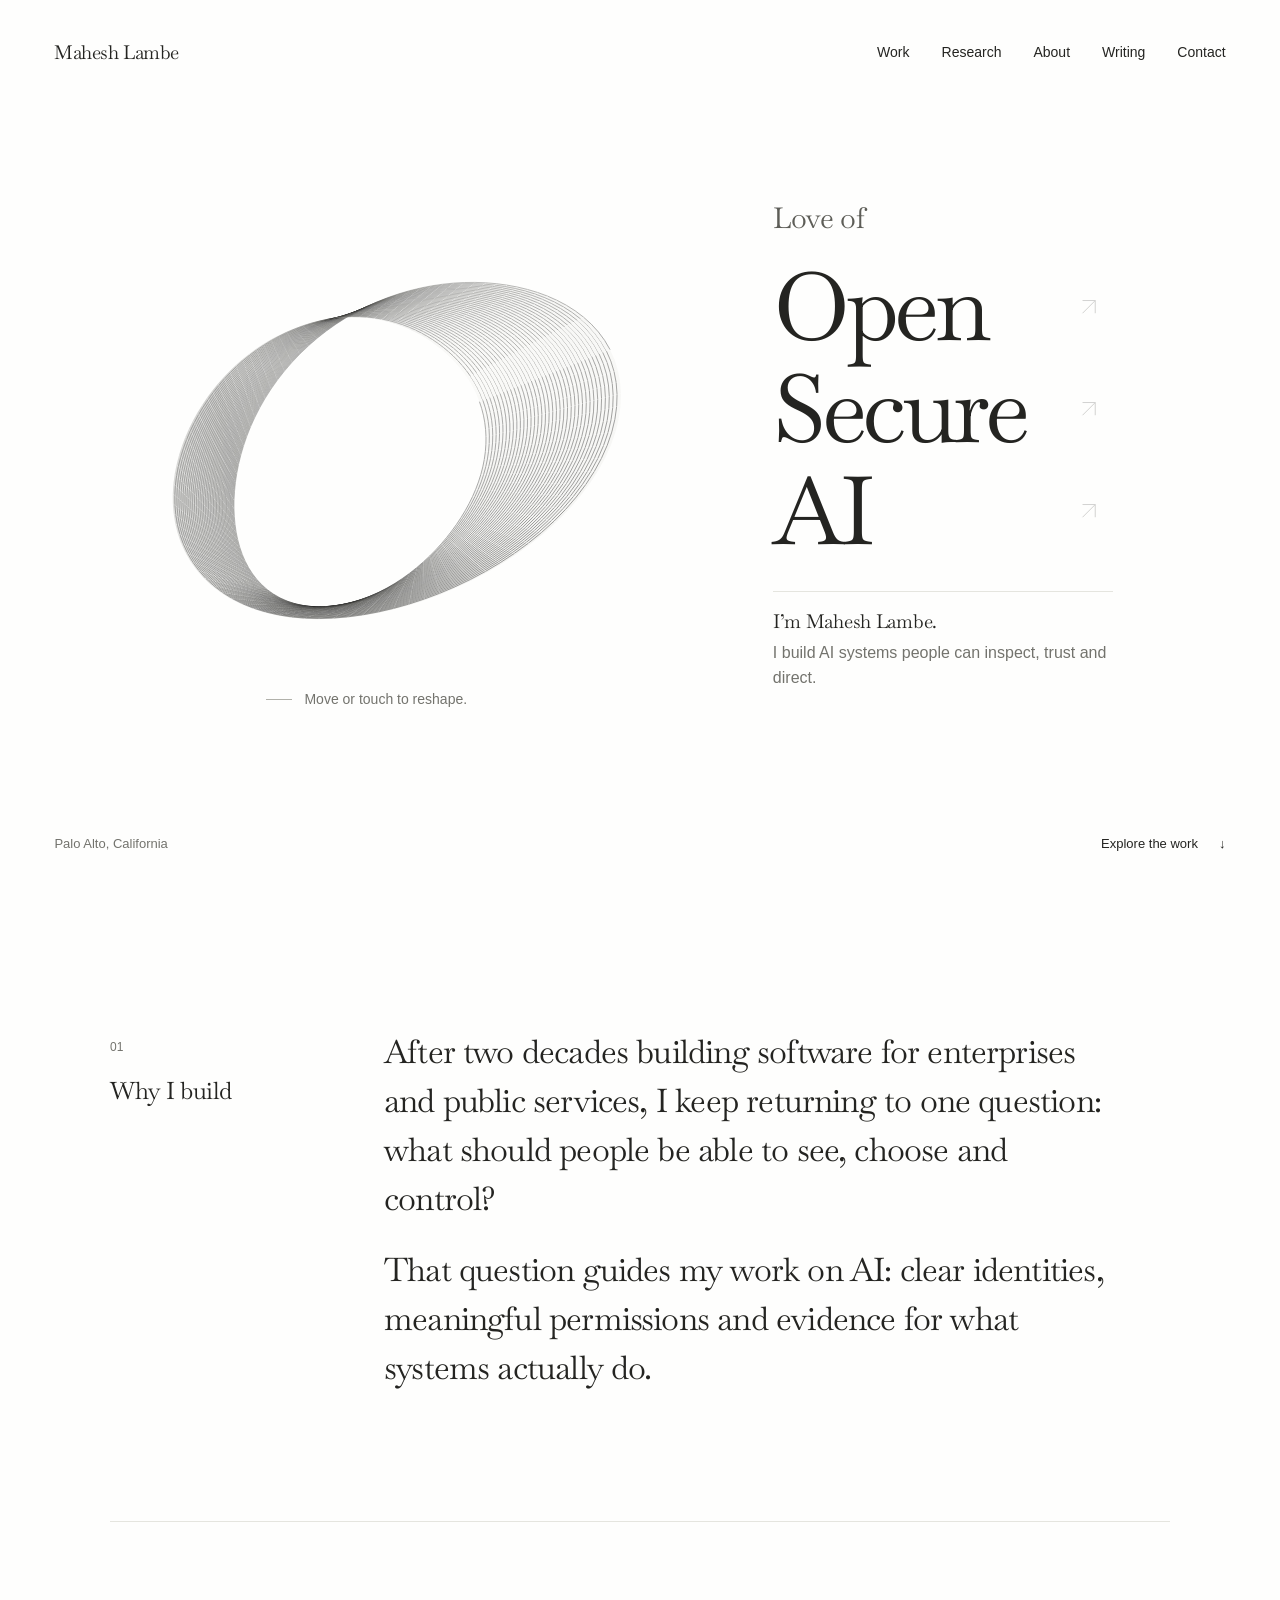
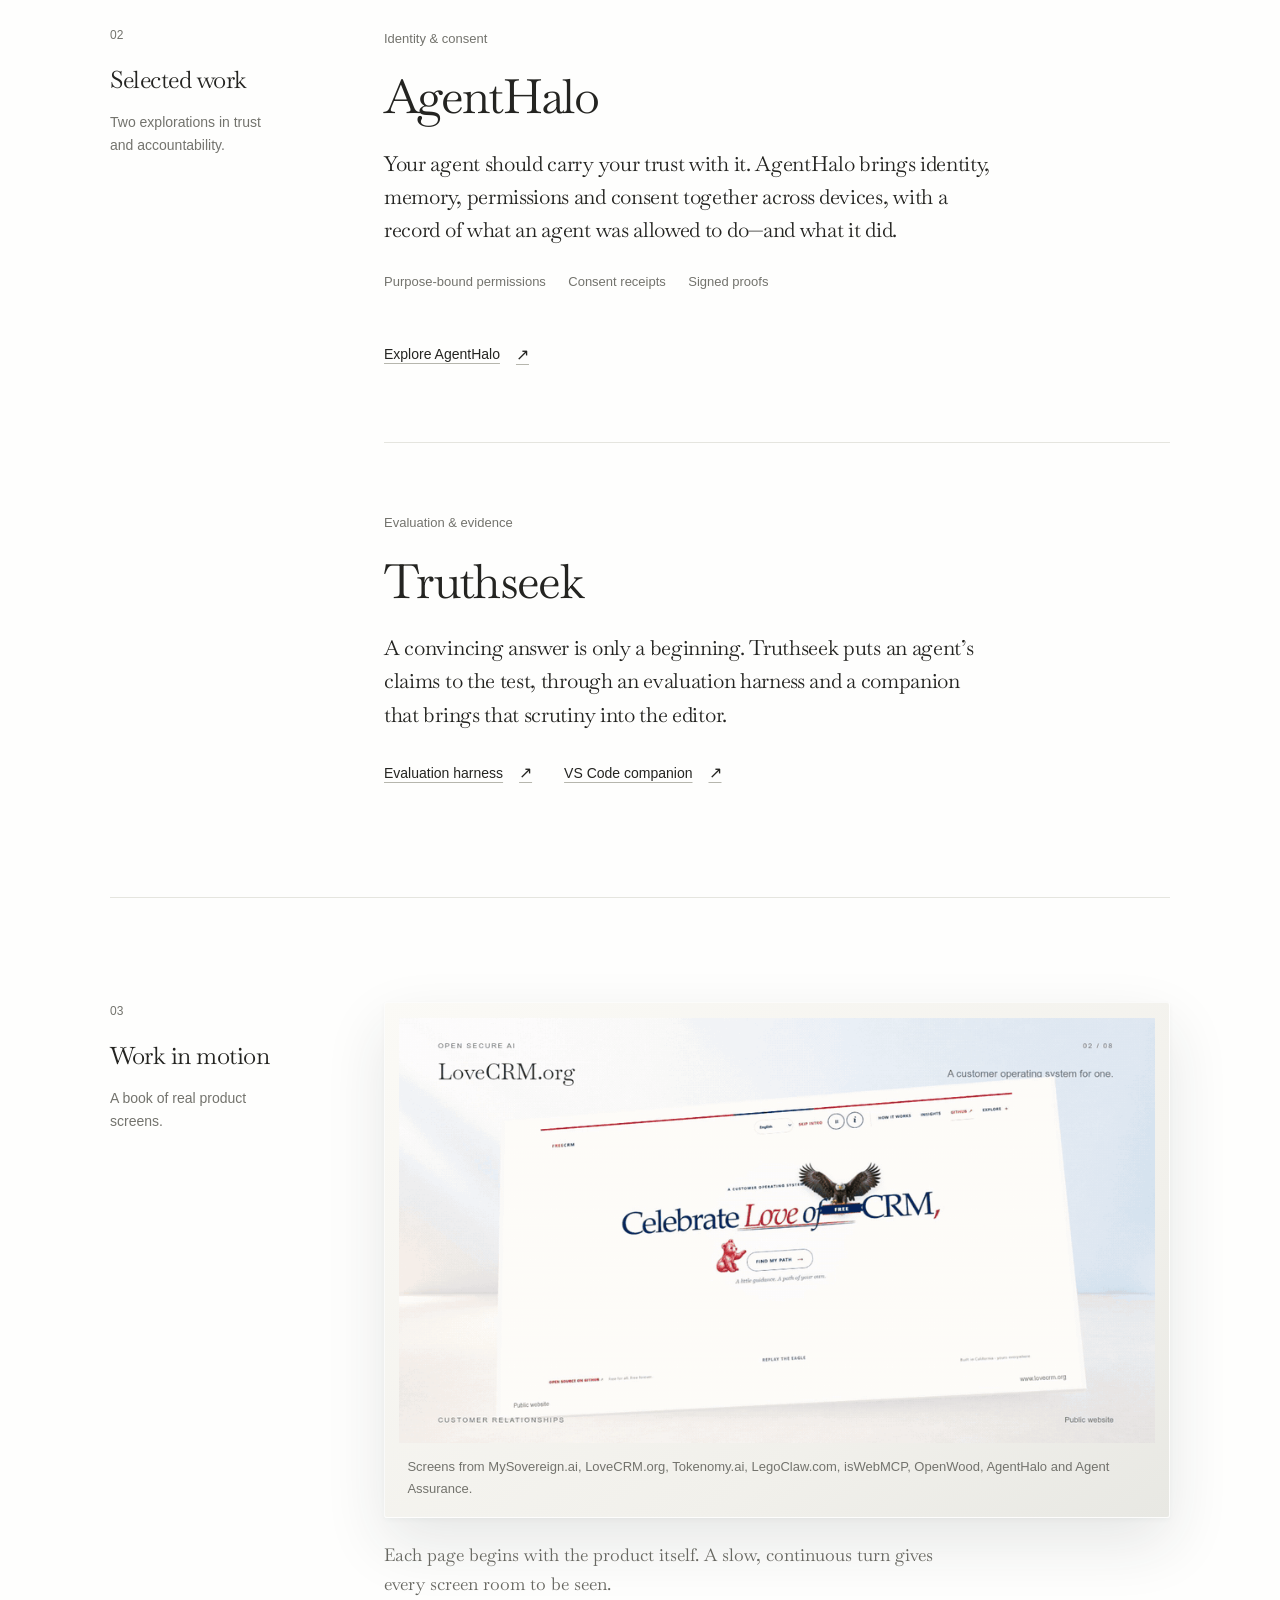
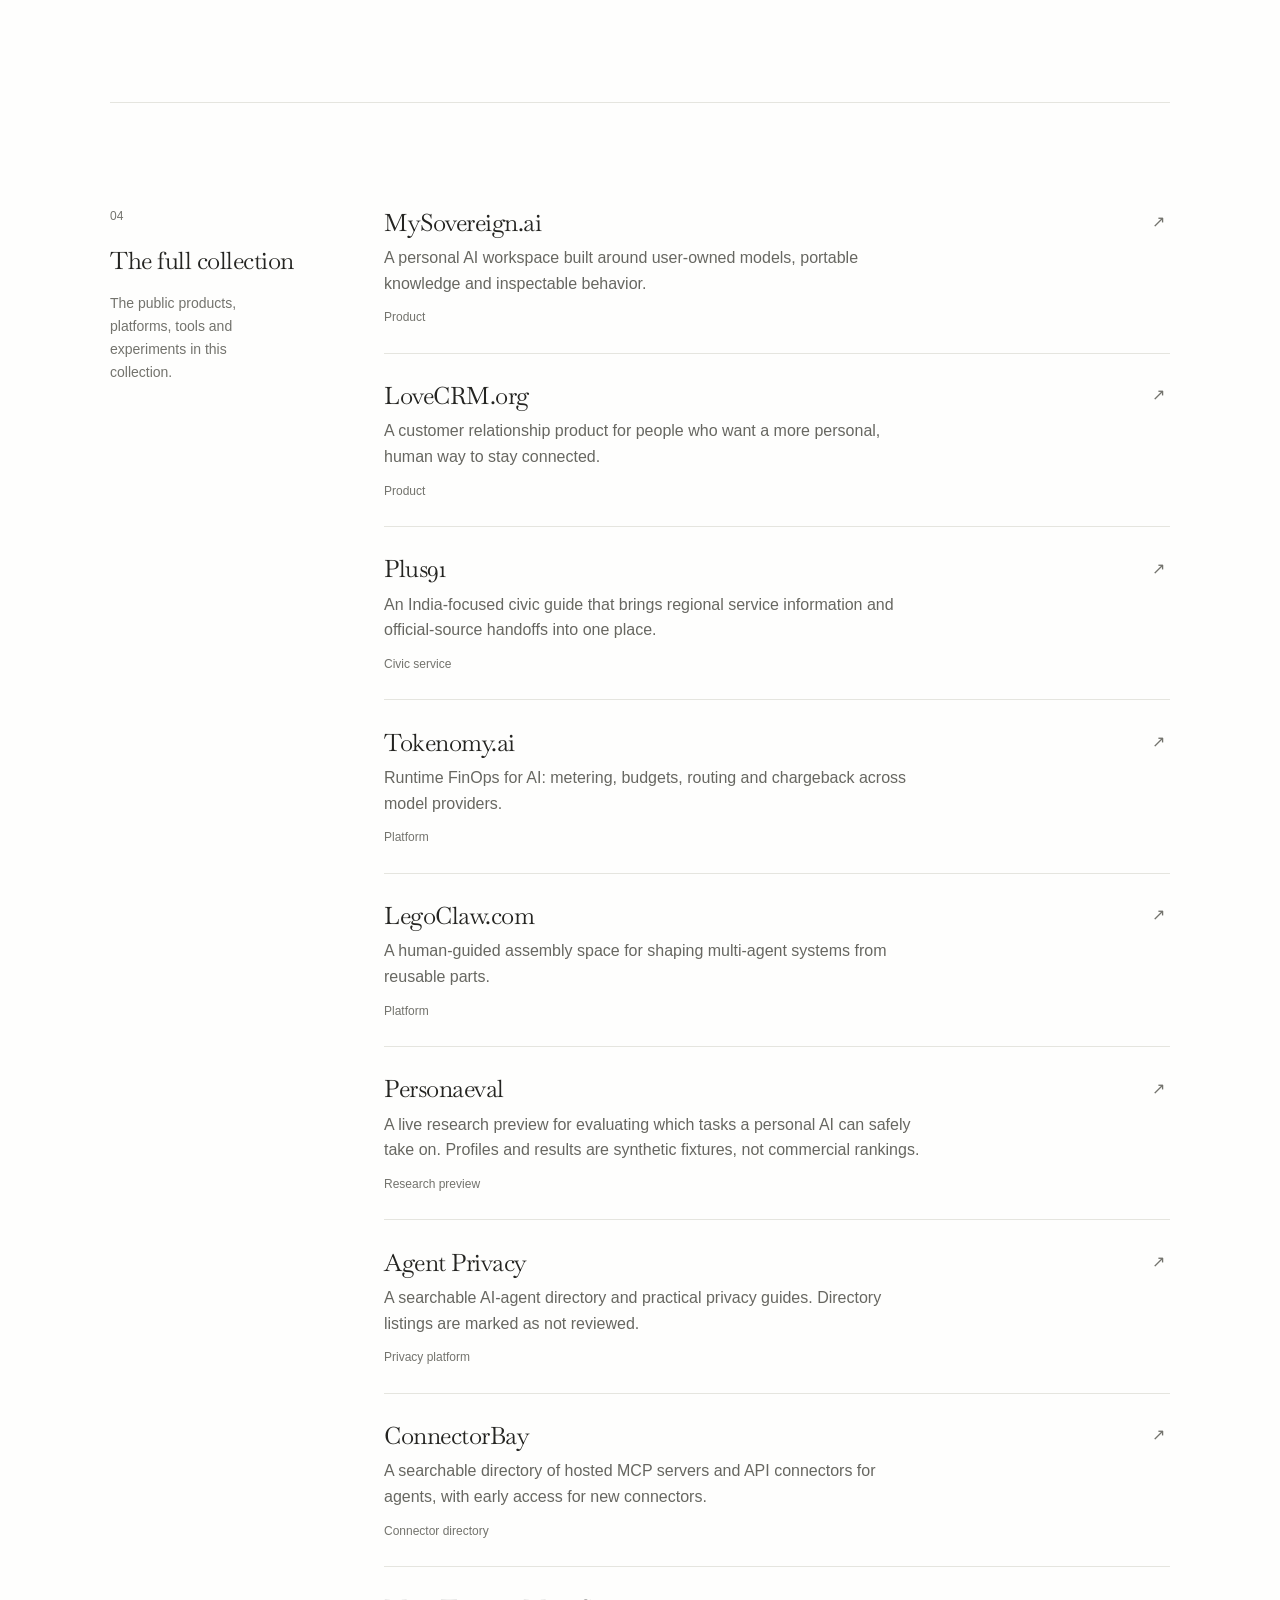
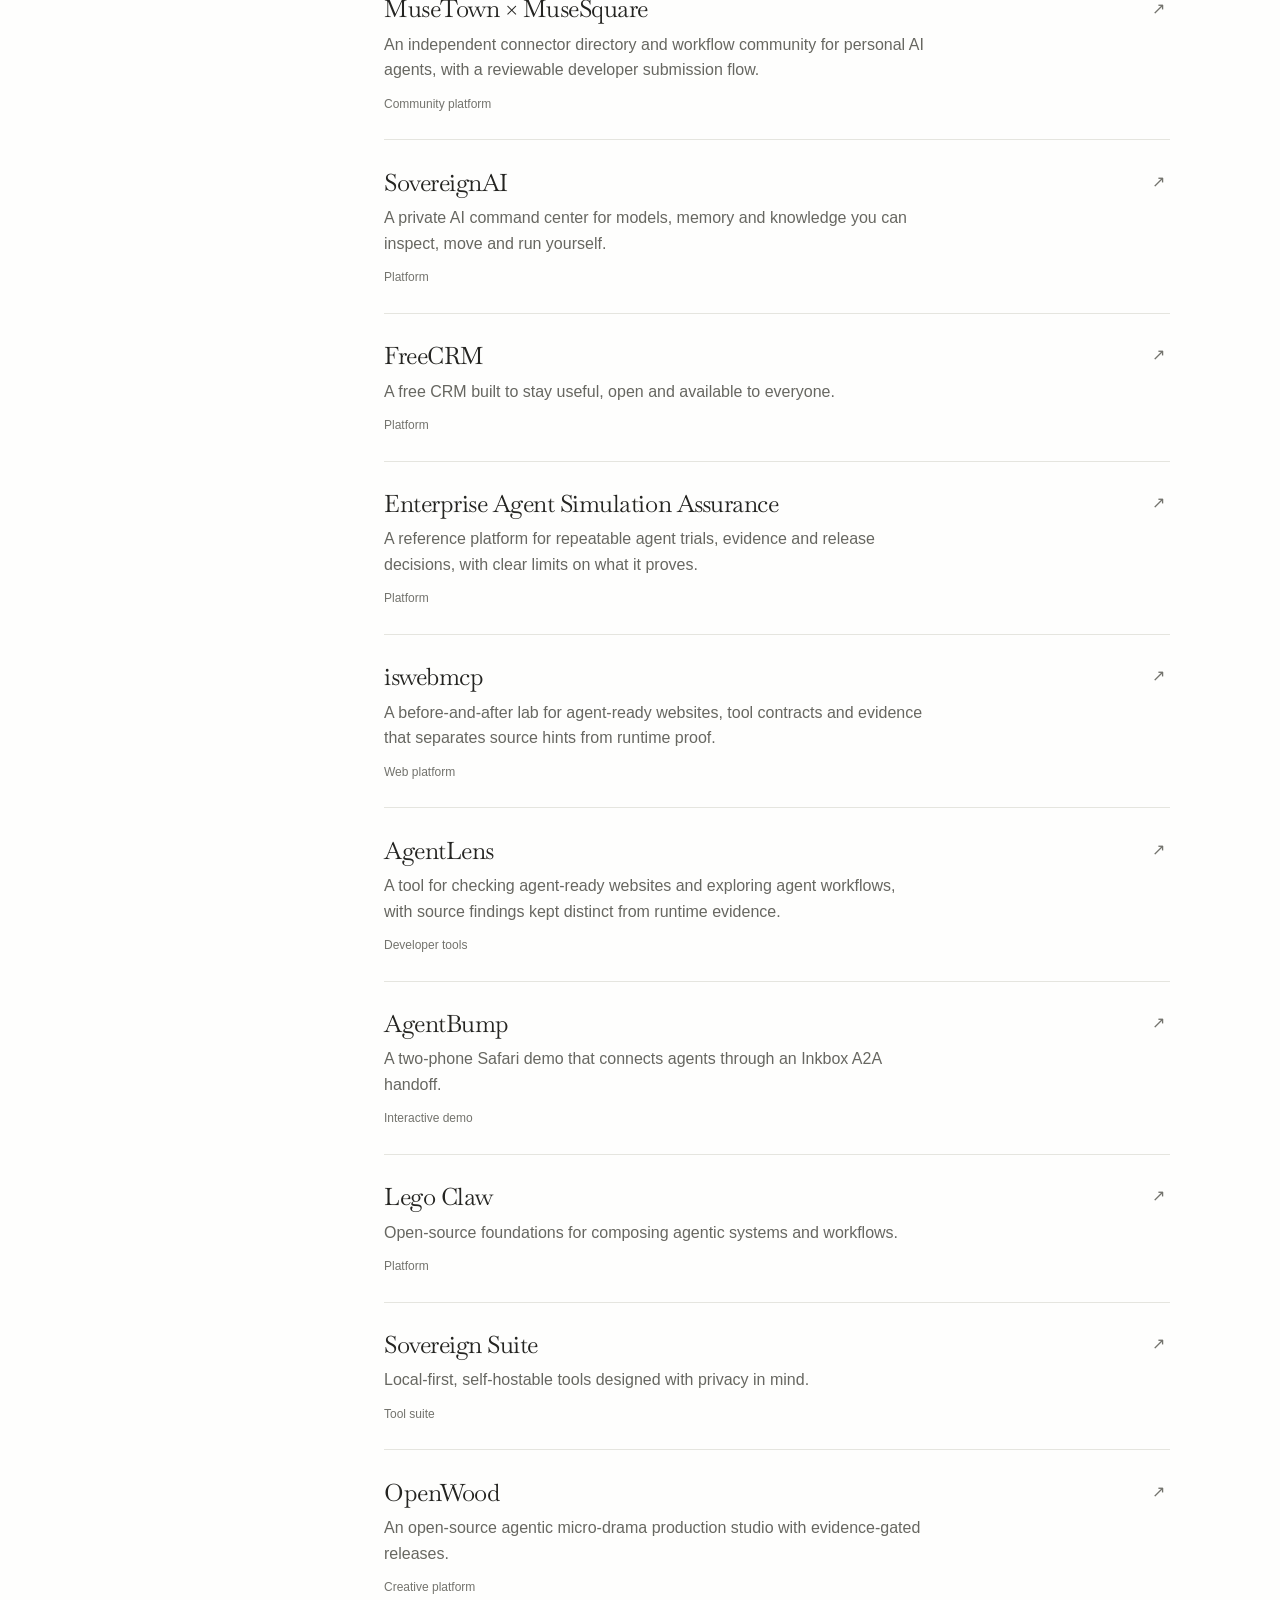
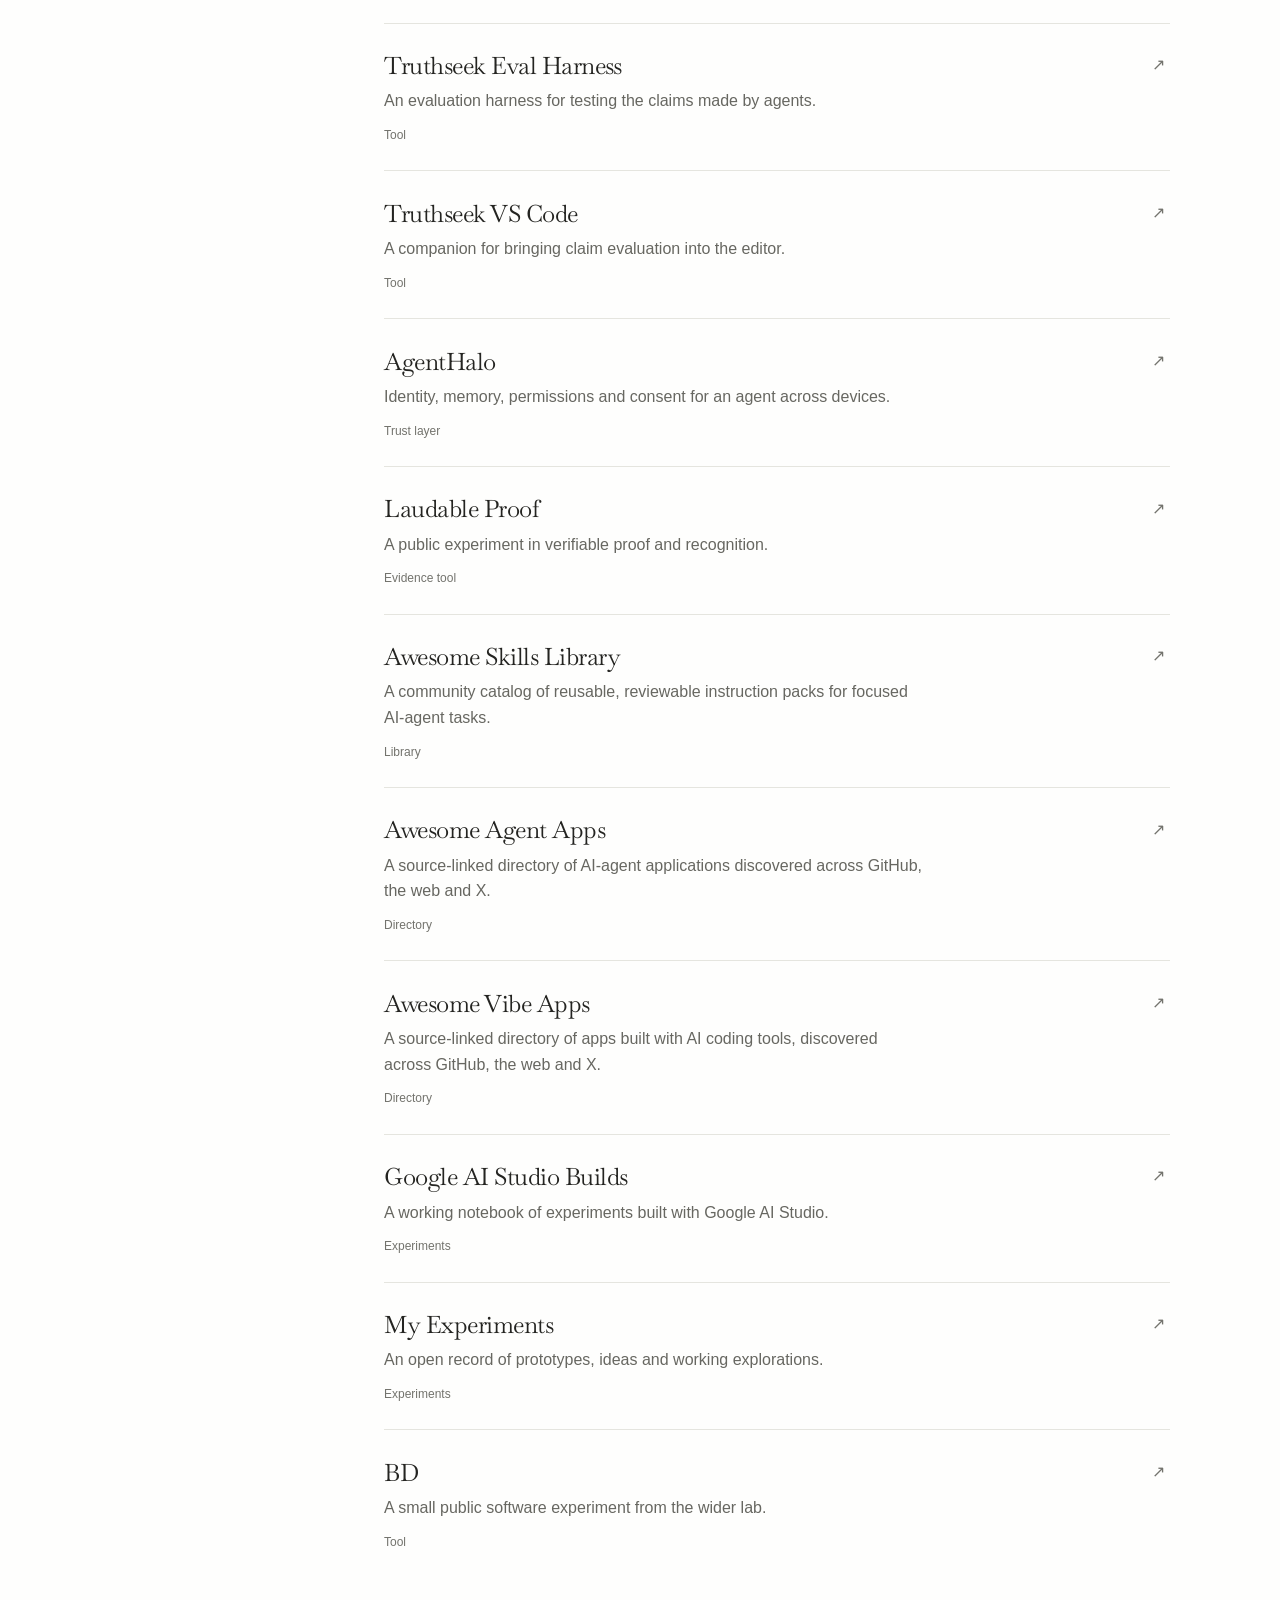
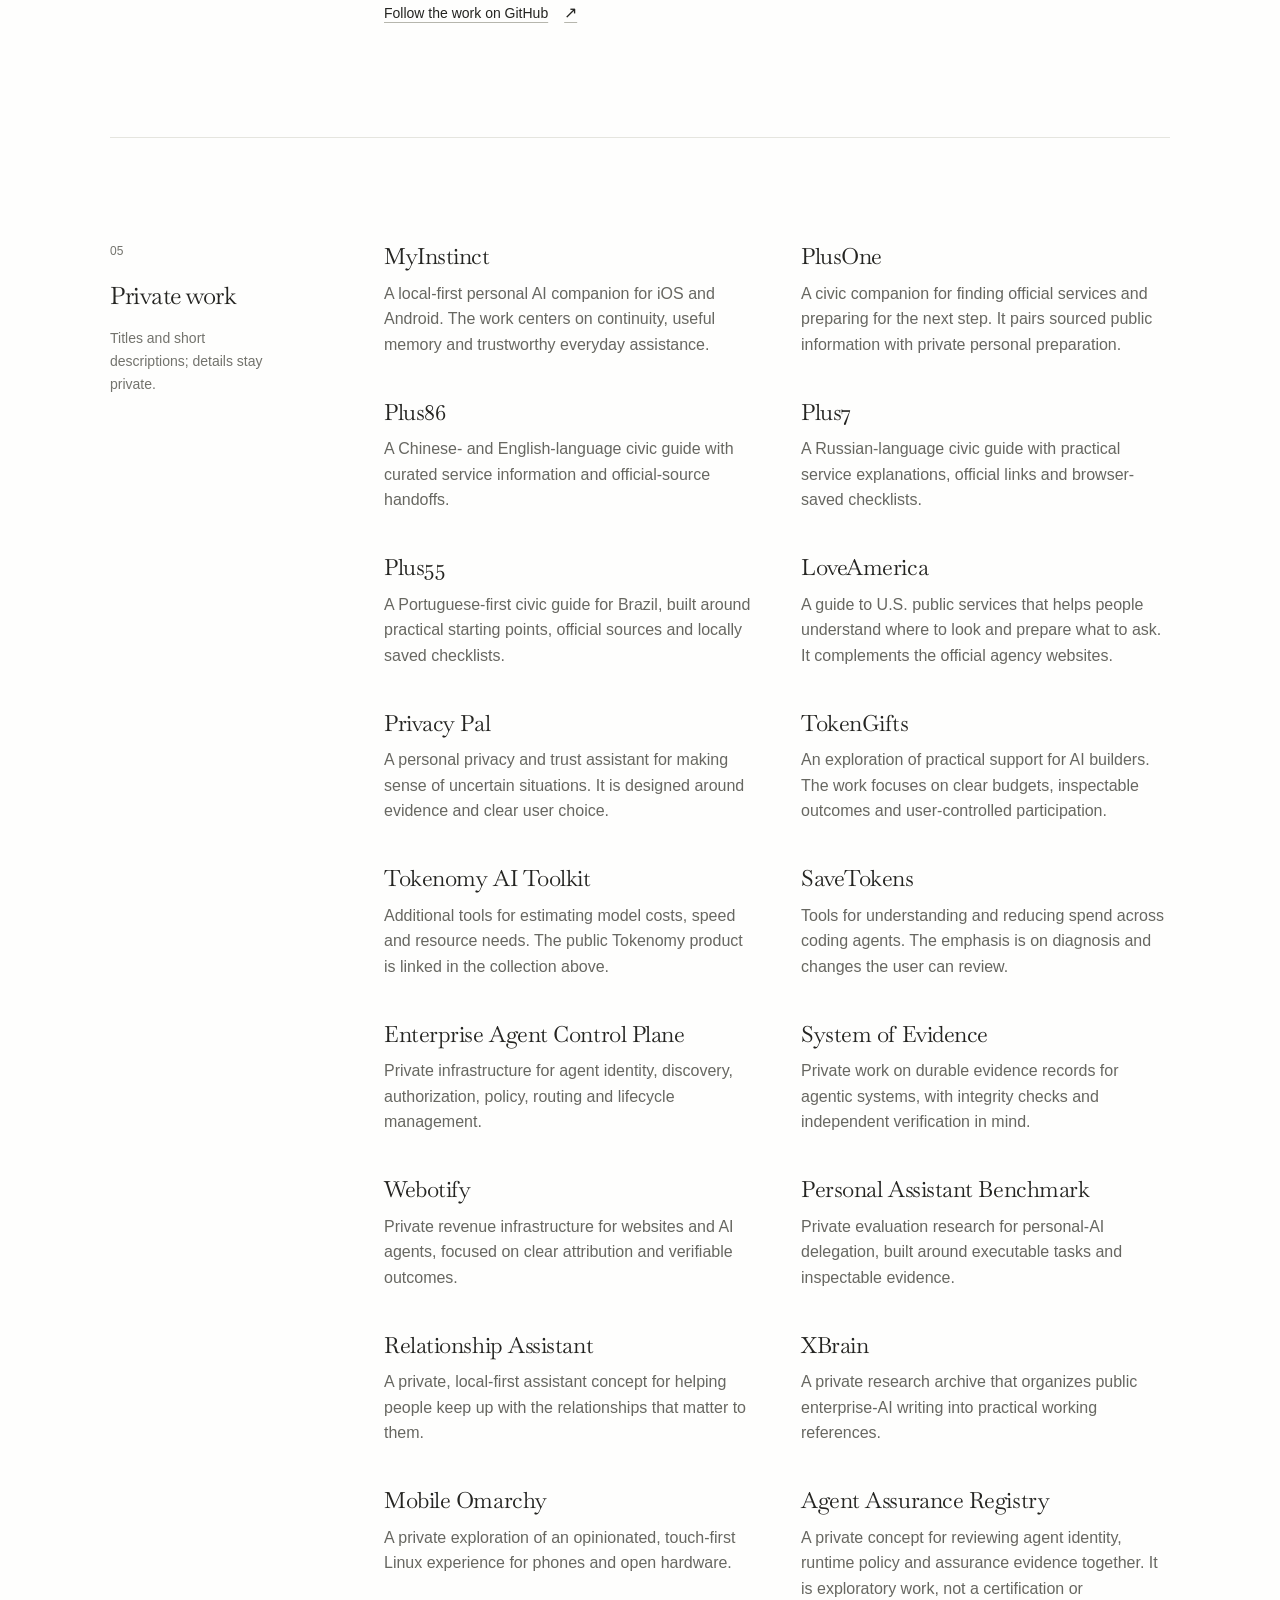
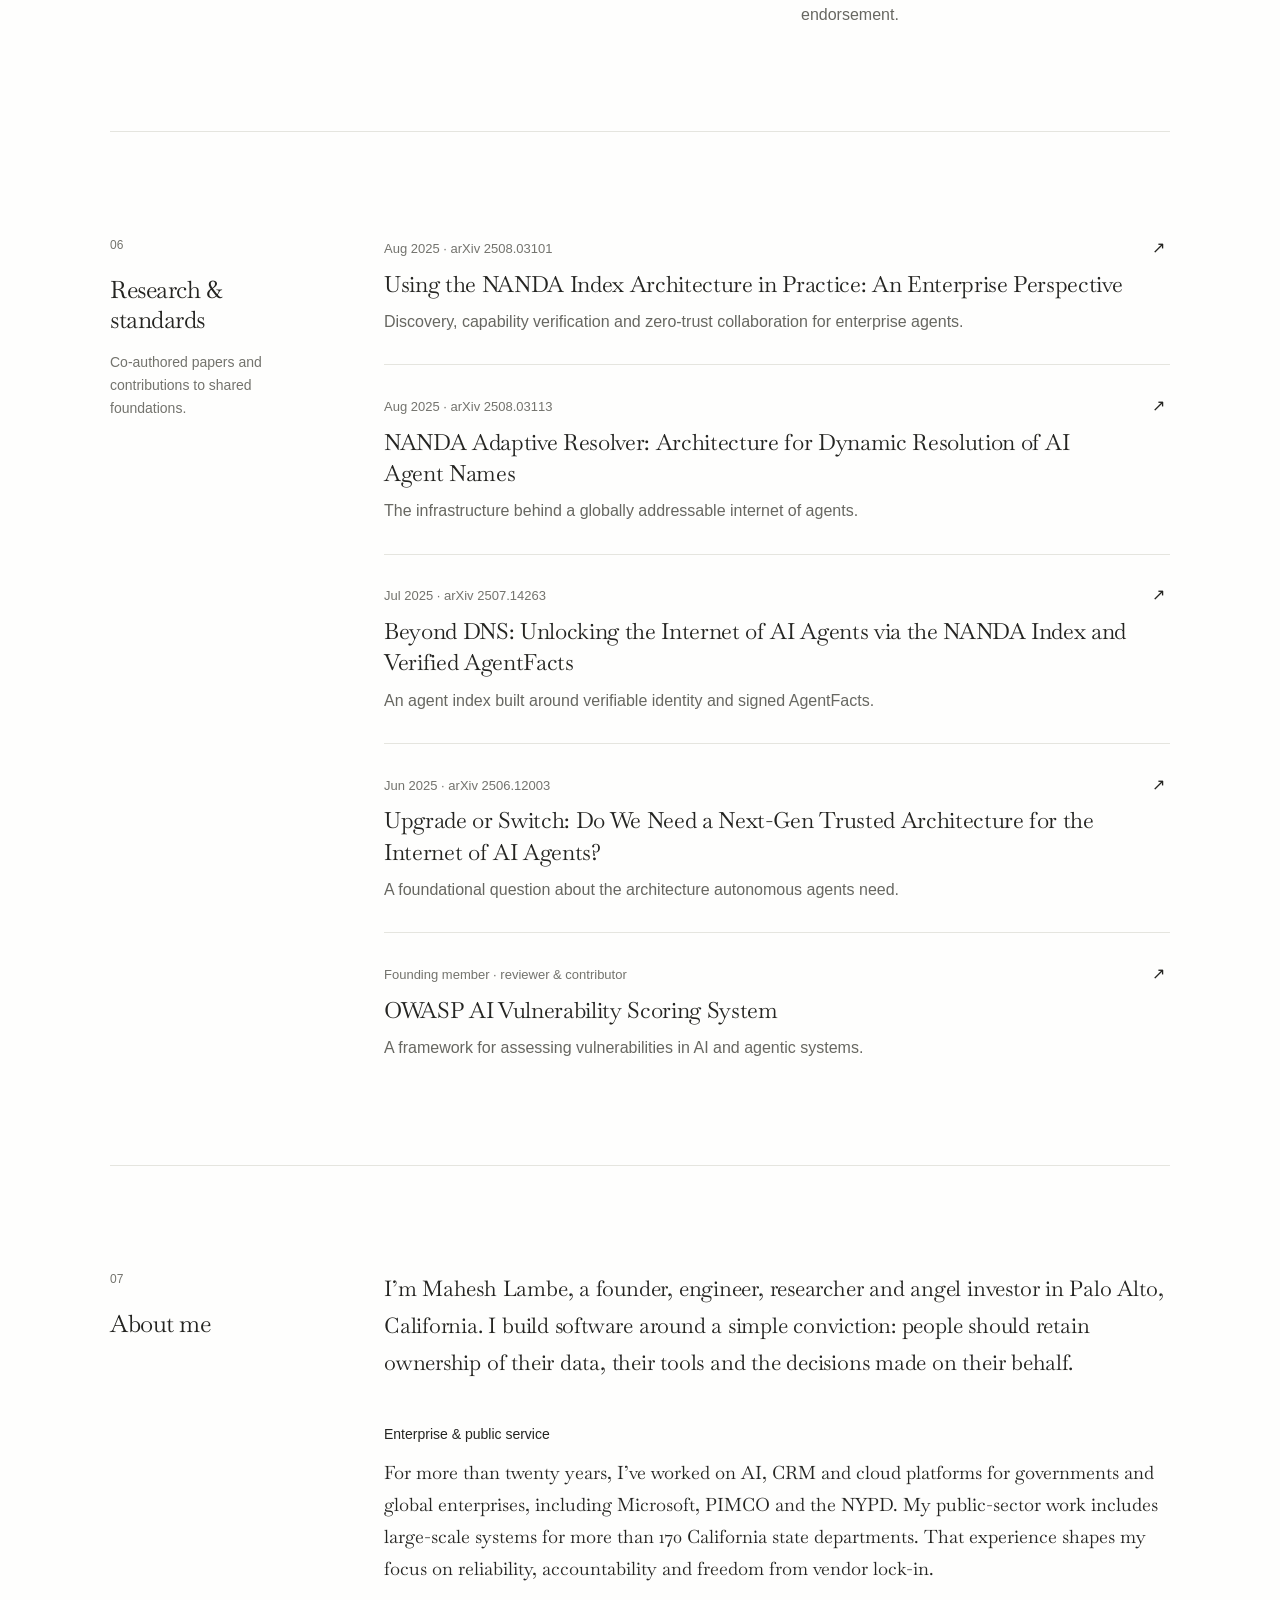
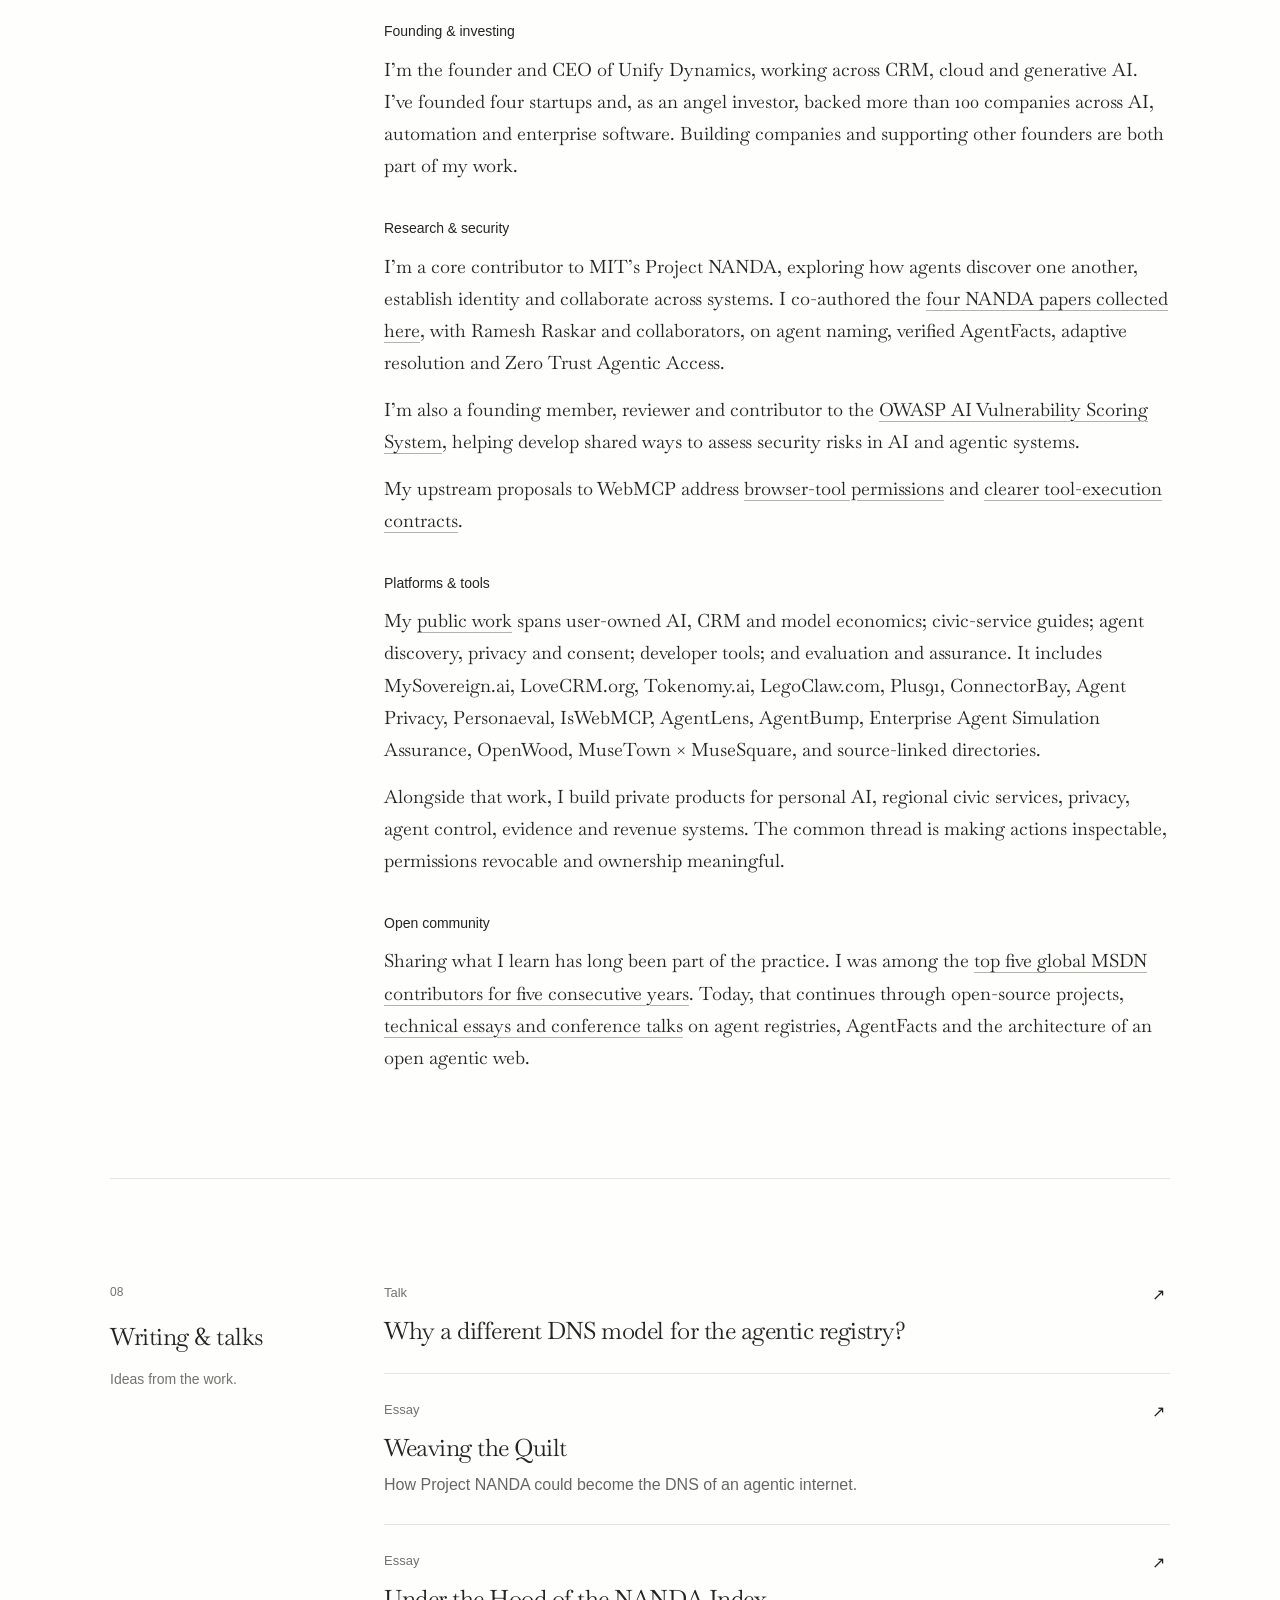
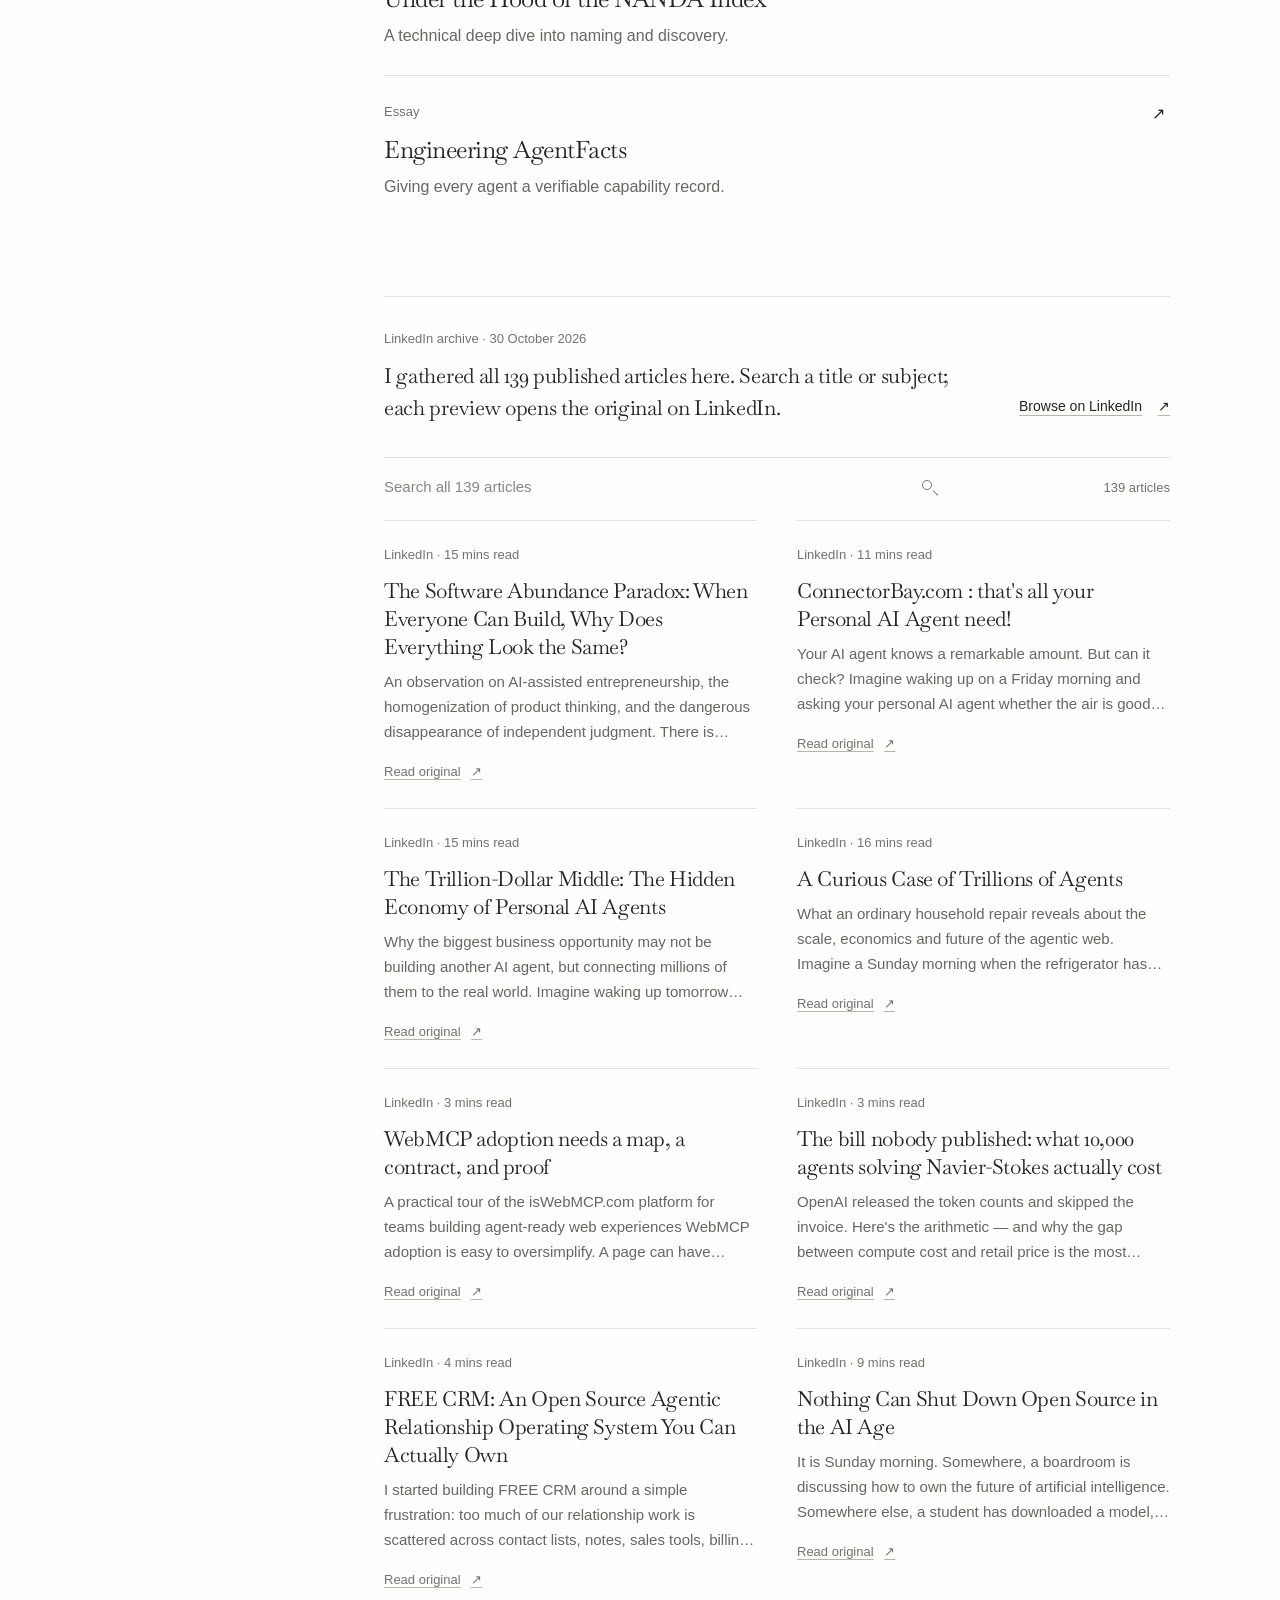
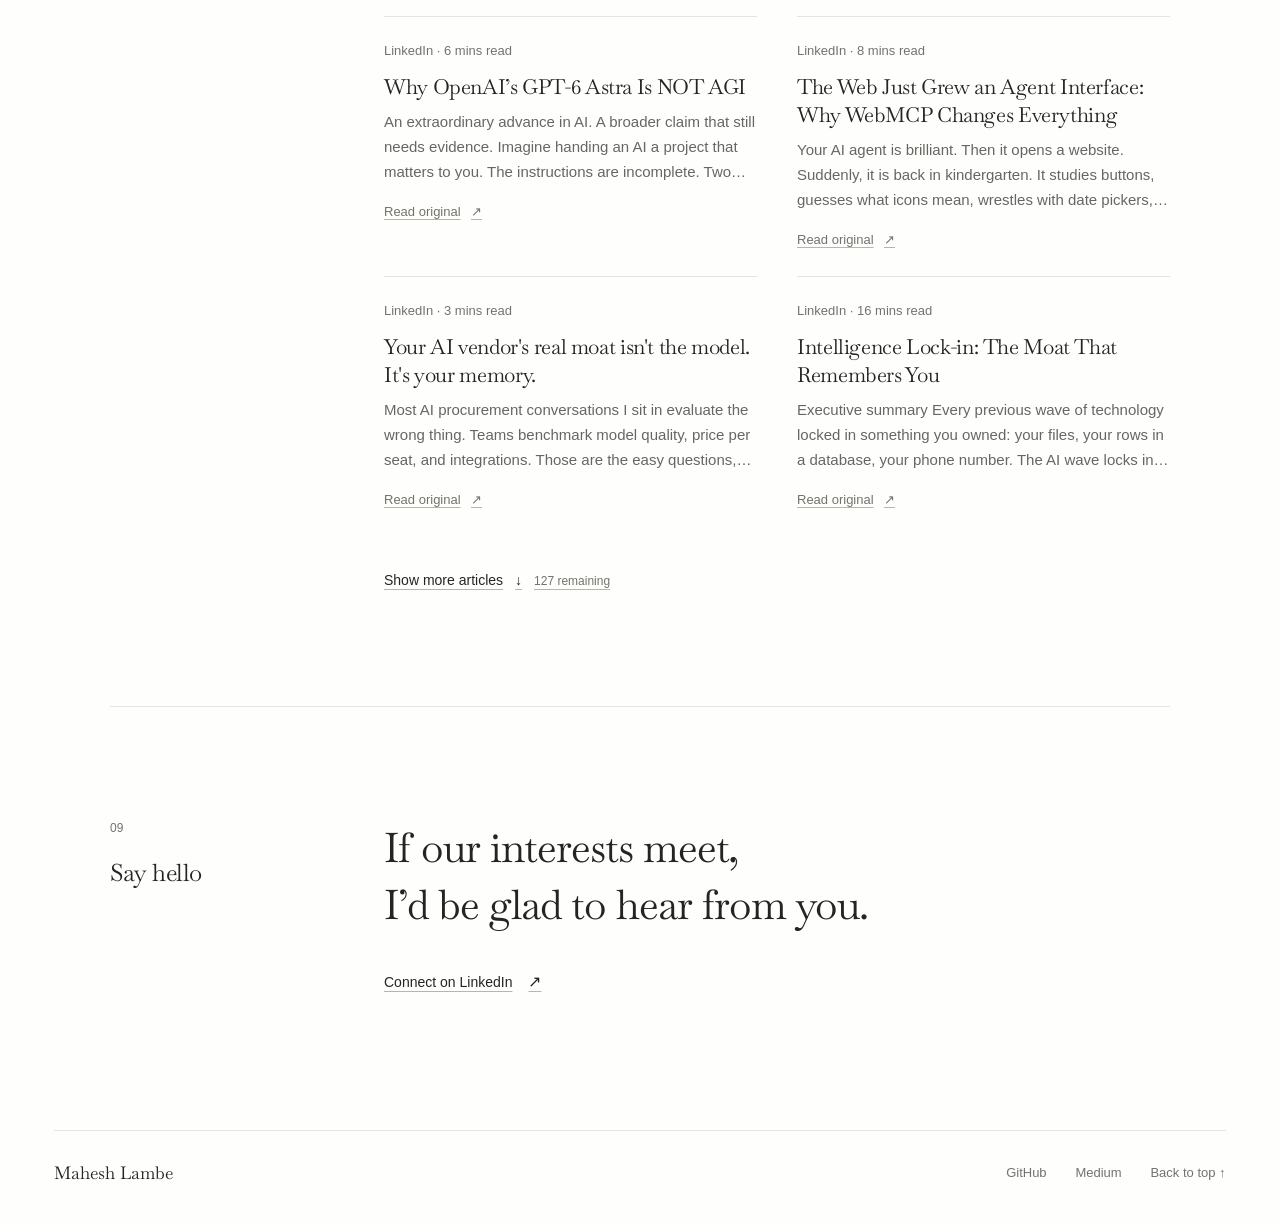
==== commit 3c744840: "Link the article archive in navigation" ====
--- a/index.html
+++ b/index.html
@@ -1,2 +1,2 @@
-<!DOCTYPE html><html lang="en"><head><meta charSet="utf-8"/><meta name="viewport" content="width=device-width, initial-scale=1"/><link rel="stylesheet" href="/_next/static/css/index.BS6QkaZ5.css" data-rsc-css-href="/_next/static/css/index.BS6QkaZ5.css" data-precedence="vite-rsc/importer-resources"/><link rel="modulepreload" fetchPriority="low" href="/_next/static/chunks/index-YiKfe2I7.js"/><script src="/_next/static/chunks/rolldown-runtime-C60lm6uB.js" type="module" async=""></script><script src="/_next/static/chunks/framework-D_rUT4EX.js" type="module" async=""></script><link rel="modulepreload" href="/_next/static/chunks/layout-segment-context-BJjn0Paa.js" crossorigin=""/><link rel="modulepreload" href="/_next/static/chunks/kinetic-hero-Cevgwdt4.js" crossorigin=""/><link rel="modulepreload" href="/_next/static/chunks/linkedin-article-archive-BO2JmkQm.js" crossorigin=""/><title>Love of Open Secure AI — Mahesh Lambe</title><meta name="description" content="Software, platforms and tools for a world in which people and intelligent agents work together. A collection of work by Mahesh Lambe."/><meta property="og:title" content="Love of Open Secure AI"/><meta property="og:description" content="Work, research and other explorations in AI, trust and systems."/><meta property="og:url" content="https://mlmrx.github.io"/><meta property="og:type" content="website"/><meta name="twitter:card" content="summary"/><meta name="twitter:title" content="Love of Open Secure AI"/><meta name="twitter:description" content="Work, research and other explorations in AI, trust and systems."/><link rel="canonical" href="https://mlmrx.github.io"/><link rel="preload" href="/fonts/baskervville-regular.ttf" as="font" type="font/ttf" crossorigin="anonymous"/><script>Object.assign(((self[Symbol.for("vinext.navigationRuntime")]??={bootstrap:{routeManifest:null},functions:{}}).bootstrap.rsc??={rsc:[]}),{params:{},nav:{"pathname":"/","searchParams":[]}})</script><link rel="modulepreload" href="/_next/static/chunks/index-YiKfe2I7.js" />
-</head><body><a href="#main" class="skip">Skip to content</a><header class="masthead" id="top"><a class="masthead-brand" href="#top" aria-label="Mahesh Lambe home">Mahesh Lambe</a><nav aria-label="Main navigation"><a href="#work">Work</a><a href="#research">Research</a><a href="#about">About</a><a href="#connect">Contact</a></nav></header><main id="main"><section class="hero" aria-labelledby="intro"><div class="hero-layout"><div class="form-wrap"><div class="kinetic-form"><svg class="form-fallback" viewBox="-205 -185 410 370" fill="none" stroke="currentColor" stroke-width="0.65" aria-hidden="true" style="opacity:0.7"><path d="M71.68,-28.63 L73.20,-23.90 L74.45,-18.99 L75.40,-13.92 L76.03,-8.71 L76.32,-3.37 L76.26,2.08 L75.83,7.59 L75.03,13.14 L73.87,18.70 L72.35,24.22 L70.49,29.69 L68.30,35.06 L65.80,40.32 L63.01,45.44 L59.97,50.41 L56.68,55.22 L53.17,59.87 L49.46,64.34 L45.54,68.64 L41.45,72.78 L37.16,76.75 L32.70,80.55 L28.05,84.17 L23.23,87.60 L18.22,90.84 L13.04,93.85 L7.70,96.61 L2.20,99.09 L-3.43,101.26 L-9.16,103.07 L-14.95,104.50 L-20.77,105.50 L-26.55,106.04 L-32.26,106.10 L-37.84,105.66 L-43.22,104.71 L-48.37,103.23 L-53.22,101.25 L-57.74,98.78 L-61.89,95.83 L-65.63,92.44 L-68.96,88.64 L-71.85,84.47 L-74.31,79.97 L-76.34,75.17 L-77.95,70.12 L-79.16,64.85 L-79.98,59.38 L-80.42,53.75 L-80.52,47.98 L-80.29,42.08 L-79.74,36.07 L-78.88,29.95 L-77.73,23.73 L-76.28,17.42 L-74.53,11.03 L-72.49,4.56 L-70.13,-1.98 L-67.46,-8.58 L-64.45,-15.22 L-61.10,-21.88 L-57.39,-28.53 L-53.33,-35.16 L-48.90,-41.71 L-44.10,-48.17 L-38.94,-54.48 L-33.43,-60.62 L-27.58,-66.53 L-21.41,-72.18 L-14.95,-77.53 L-8.23,-82.54 L-1.28,-87.17 L5.87,-91.41 L13.17,-95.21 L20.59,-98.57 L28.10,-101.46 L35.65,-103.89 L43.21,-105.84 L50.75,-107.31 L58.25,-108.32 L65.67,-108.86 L73.01,-108.94 L80.24,-108.57 L87.35,-107.77 L94.32,-106.53 L101.15,-104.85 L107.82,-102.74 L114.31,-100.19 L120.59,-97.18 L126.64,-93.71 L132.43,-89.76 L137.90,-85.30 L143.01,-80.32 L147.69,-74.80 L151.87,-68.73 L155.48,-62.10"></path><path d="M75.71,-30.24 L77.27,-25.38 L78.53,-20.33 L79.47,-15.10 L80.06,-9.71 L80.28,-4.18 L80.12,1.45 L79.56,7.16 L78.61,12.92 L77.27,18.67 L75.54,24.40 L73.44,30.05 L70.99,35.61 L68.21,41.04 L65.13,46.32 L61.78,51.43 L58.17,56.36 L54.34,61.10 L50.30,65.65 L46.06,70.01 L41.64,74.18 L37.05,78.16 L32.28,81.94 L27.35,85.53 L22.25,88.92 L16.99,92.08 L11.58,95.01 L6.01,97.67 L0.32,100.03 L-5.49,102.07 L-11.37,103.75 L-17.30,105.03 L-23.22,105.87 L-29.10,106.26 L-34.89,106.16 L-40.51,105.55 L-45.94,104.43 L-51.10,102.79 L-55.95,100.65 L-60.45,98.02 L-64.57,94.92 L-68.28,91.38 L-71.55,87.44 L-74.38,83.14 L-76.76,78.52 L-78.71,73.61 L-80.23,68.46 L-81.34,63.11 L-82.05,57.57 L-82.39,51.88 L-82.38,46.07 L-82.04,40.14 L-81.38,34.11 L-80.42,27.99 L-79.16,21.79 L-77.60,15.52 L-75.76,9.17 L-73.62,2.76 L-71.19,-3.70 L-68.43,-10.21 L-65.36,-16.75 L-61.95,-23.30 L-58.20,-29.83 L-54.10,-36.32 L-49.64,-42.75 L-44.82,-49.06 L-39.66,-55.23 L-34.15,-61.21 L-28.32,-66.97 L-22.18,-72.47 L-15.76,-77.66 L-9.09,-82.52 L-2.19,-87.00 L4.89,-91.08 L12.11,-94.74 L19.44,-97.95 L26.85,-100.70 L34.29,-102.99 L41.74,-104.80 L49.16,-106.15 L56.52,-107.03 L63.80,-107.46 L70.99,-107.43 L78.07,-106.97 L85.02,-106.07 L91.82,-104.75 L98.48,-103.01 L104.97,-100.84 L111.28,-98.24 L117.38,-95.20 L123.26,-91.71 L128.86,-87.76 L134.16,-83.32 L139.10,-78.37 L143.62,-72.90 L147.66,-66.90 L151.13,-60.37"></path><path d="M79.77,-31.86 L81.36,-26.87 L82.63,-21.67 L83.56,-16.28 L84.11,-10.72 L84.27,-5.01 L84.01,0.82 L83.33,6.73 L82.23,12.69 L80.70,18.65 L78.76,24.57 L76.42,30.42 L73.71,36.17 L70.65,41.77 L67.28,47.20 L63.61,52.45 L59.68,57.50 L55.52,62.35 L51.15,66.98 L46.59,71.39 L41.84,75.59 L36.93,79.58 L31.87,83.36 L26.64,86.92 L21.27,90.25 L15.75,93.34 L10.09,96.18 L4.31,98.74 L-1.58,100.98 L-7.56,102.89 L-13.60,104.43 L-19.66,105.56 L-25.71,106.25 L-31.68,106.48 L-37.53,106.21 L-43.21,105.44 L-48.67,104.15 L-53.85,102.35 L-58.70,100.04 L-63.19,97.25 L-67.28,94.00 L-70.94,90.31 L-74.16,86.23 L-76.92,81.80 L-79.24,77.06 L-81.10,72.04 L-82.53,66.80 L-83.54,61.35 L-84.15,55.74 L-84.38,50.00 L-84.26,44.13 L-83.81,38.18 L-83.04,32.13 L-81.96,26.02 L-80.60,19.84 L-78.94,13.60 L-77.00,7.30 L-74.77,0.95 L-72.25,-5.44 L-69.42,-11.86 L-66.28,-18.29 L-62.81,-24.73 L-59.01,-31.14 L-54.87,-37.51 L-50.39,-43.79 L-45.56,-49.96 L-40.39,-55.98 L-34.89,-61.82 L-29.07,-67.42 L-22.96,-72.76 L-16.57,-77.80 L-9.95,-82.50 L-3.11,-86.82 L3.89,-90.75 L11.04,-94.26 L18.28,-97.32 L25.59,-99.93 L32.93,-102.07 L40.26,-103.76 L47.55,-104.98 L54.78,-105.74 L61.92,-106.05 L68.96,-105.92 L75.88,-105.35 L82.67,-104.37 L89.31,-102.97 L95.80,-101.15 L102.11,-98.93 L108.24,-96.29 L114.17,-93.22 L119.86,-89.72 L125.29,-85.76 L130.42,-81.33 L135.20,-76.42 L139.56,-71.01 L143.45,-65.08 L146.80,-58.64"></path><path d="M83.84,-33.49 L85.47,-28.36 L86.76,-23.02 L87.68,-17.47 L88.20,-11.73 L88.29,-5.83 L87.94,0.19 L87.14,6.30 L85.88,12.46 L84.17,18.63 L82.02,24.75 L79.44,30.80 L76.47,36.73 L73.13,42.51 L69.45,48.10 L65.47,53.50 L61.22,58.67 L56.72,63.61 L52.02,68.32 L47.12,72.80 L42.05,77.03 L36.82,81.03 L31.44,84.79 L25.92,88.32 L20.27,91.60 L14.49,94.62 L8.59,97.37 L2.59,99.82 L-3.51,101.95 L-9.67,103.72 L-15.86,105.12 L-22.06,106.10 L-28.21,106.63 L-34.28,106.70 L-40.20,106.26 L-45.94,105.32 L-51.43,103.87 L-56.62,101.90 L-61.48,99.43 L-65.95,96.48 L-70.01,93.07 L-73.63,89.24 L-76.79,85.02 L-79.49,80.46 L-81.73,75.59 L-83.50,70.46 L-84.84,65.12 L-85.75,59.58 L-86.26,53.90 L-86.39,48.09 L-86.16,42.19 L-85.59,36.20 L-84.71,30.14 L-83.53,24.03 L-82.05,17.86 L-80.29,11.65 L-78.25,5.41 L-75.93,-0.88 L-73.32,-7.19 L-70.42,-13.52 L-67.21,-19.85 L-63.68,-26.18 L-59.83,-32.47 L-55.66,-38.70 L-51.14,-44.85 L-46.30,-50.87 L-41.12,-56.74 L-35.63,-62.42 L-29.83,-67.88 L-23.74,-73.06 L-17.40,-77.94 L-10.82,-82.48 L-4.05,-86.65 L2.89,-90.42 L9.96,-93.77 L17.12,-96.69 L24.32,-99.15 L31.55,-101.16 L38.76,-102.70 L45.93,-103.79 L53.03,-104.43 L60.03,-104.63 L66.92,-104.39 L73.68,-103.73 L80.31,-102.65 L86.79,-101.18 L93.10,-99.30 L99.24,-97.01 L105.20,-94.33 L110.95,-91.23 L116.46,-87.71 L121.72,-83.76 L126.68,-79.35 L131.30,-74.47 L135.51,-69.11 L139.26,-63.26 L142.49,-56.91"></path><path d="M87.92,-35.12 L89.60,-29.87 L90.91,-24.38 L91.83,-18.67 L92.31,-12.75 L92.35,-6.67 L91.91,-0.45 L90.98,5.86 L89.57,12.23 L87.68,18.60 L85.31,24.94 L82.50,31.18 L79.26,37.30 L75.64,43.26 L71.65,49.01 L67.35,54.55 L62.77,59.85 L57.94,64.90 L52.89,69.69 L47.66,74.22 L42.25,78.49 L36.70,82.50 L31.01,86.25 L25.19,89.74 L19.26,92.96 L13.21,95.91 L7.07,98.57 L0.84,100.91 L-5.45,102.92 L-11.79,104.57 L-18.15,105.82 L-24.48,106.64 L-30.74,107.02 L-36.90,106.92 L-42.90,106.32 L-48.69,105.21 L-54.21,103.59 L-59.42,101.45 L-64.28,98.82 L-68.73,95.70 L-72.76,92.14 L-76.34,88.15 L-79.44,83.79 L-82.08,79.10 L-84.24,74.11 L-85.93,68.87 L-87.17,63.42 L-87.98,57.80 L-88.39,52.04 L-88.41,46.17 L-88.07,40.22 L-87.39,34.20 L-86.40,28.13 L-85.10,22.02 L-83.52,15.87 L-81.66,9.69 L-79.52,3.49 L-77.10,-2.73 L-74.41,-8.96 L-71.43,-15.20 L-68.15,-21.43 L-64.56,-27.64 L-60.67,-33.81 L-56.45,-39.91 L-51.91,-45.91 L-47.05,-51.79 L-41.87,-57.51 L-36.38,-63.04 L-30.59,-68.33 L-24.54,-73.36 L-18.23,-78.08 L-11.70,-82.46 L-4.99,-86.47 L1.88,-90.08 L8.87,-93.28 L15.93,-96.05 L23.04,-98.36 L30.16,-100.23 L37.26,-101.64 L44.30,-102.60 L51.26,-103.12 L58.12,-103.20 L64.86,-102.85 L71.47,-102.09 L77.94,-100.93 L84.25,-99.37 L90.39,-97.43 L96.36,-95.09 L102.14,-92.37 L107.72,-89.24 L113.06,-85.71 L118.15,-81.76 L122.94,-77.37 L127.40,-72.53 L131.47,-67.23 L135.09,-61.45 L138.19,-55.20"></path><path d="M92.02,-36.75 L93.75,-31.38 L95.09,-25.74 L96.00,-19.87 L96.46,-13.78 L96.43,-7.51 L95.91,-1.10 L94.87,5.42 L93.30,12.00 L91.23,18.58 L88.65,25.12 L85.60,31.57 L82.09,37.88 L78.18,44.01 L73.88,49.94 L69.26,55.62 L64.34,61.05 L59.17,66.20 L53.78,71.07 L48.20,75.66 L42.46,79.96 L36.58,83.98 L30.57,87.72 L24.45,91.18 L18.23,94.35 L11.92,97.22 L5.53,99.78 L-0.92,102.02 L-7.42,103.90 L-13.94,105.41 L-20.45,106.52 L-26.92,107.19 L-33.30,107.41 L-39.55,107.14 L-45.62,106.37 L-51.46,105.09 L-57.02,103.30 L-62.25,100.99 L-67.10,98.19 L-71.54,94.92 L-75.54,91.19 L-79.07,87.06 L-82.12,82.56 L-84.68,77.73 L-86.77,72.61 L-88.37,67.26 L-89.52,61.71 L-90.24,56.00 L-90.54,50.17 L-90.45,44.24 L-90.00,38.24 L-89.21,32.19 L-88.10,26.10 L-86.69,19.99 L-85.00,13.86 L-83.03,7.72 L-80.80,1.56 L-78.29,-4.59 L-75.51,-10.75 L-72.45,-16.90 L-69.10,-23.03 L-65.45,-29.12 L-61.51,-35.16 L-57.25,-41.13 L-52.68,-46.99 L-47.80,-52.73 L-42.62,-58.29 L-37.13,-63.66 L-31.37,-68.80 L-25.34,-73.66 L-19.07,-78.22 L-12.59,-82.43 L-5.94,-86.29 L0.86,-89.74 L7.77,-92.79 L14.74,-95.40 L21.75,-97.57 L28.76,-99.29 L35.74,-100.57 L42.65,-101.40 L49.48,-101.79 L56.20,-101.76 L62.79,-101.31 L69.25,-100.45 L75.55,-99.20 L81.70,-97.57 L87.67,-95.55 L93.47,-93.16 L99.08,-90.40 L104.48,-87.25 L109.66,-83.70 L114.58,-79.75 L119.21,-75.39 L123.51,-70.59 L127.43,-65.34 L130.92,-59.64 L133.91,-53.49"></path><path d="M96.14,-38.40 L97.92,-32.89 L99.28,-27.11 L100.20,-21.08 L100.63,-14.82 L100.56,-8.37 L99.94,-1.75 L98.79,4.97 L97.07,11.76 L94.82,18.56 L92.03,25.31 L88.73,31.96 L84.96,38.47 L80.75,44.78 L76.15,50.87 L71.19,56.71 L65.94,62.26 L60.42,67.52 L54.68,72.47 L48.76,77.12 L42.67,81.46 L36.46,85.49 L30.13,89.21 L23.70,92.63 L17.19,95.75 L10.61,98.54 L3.97,101.01 L-2.71,103.14 L-9.41,104.90 L-16.11,106.27 L-22.79,107.23 L-29.39,107.75 L-35.89,107.80 L-42.23,107.37 L-48.37,106.43 L-54.27,104.98 L-59.86,103.01 L-65.10,100.54 L-69.95,97.57 L-74.37,94.13 L-78.34,90.25 L-81.82,85.96 L-84.82,81.31 L-87.31,76.35 L-89.32,71.11 L-90.84,65.64 L-91.89,59.99 L-92.51,54.19 L-92.70,48.28 L-92.50,42.29 L-91.94,36.24 L-91.04,30.16 L-89.82,24.06 L-88.30,17.94 L-86.50,11.83 L-84.42,5.72 L-82.09,-0.38 L-79.48,-6.48 L-76.61,-12.56 L-73.47,-18.61 L-70.06,-24.64 L-66.35,-30.62 L-62.36,-36.53 L-58.06,-42.36 L-53.46,-48.08 L-48.57,-53.67 L-43.38,-59.08 L-37.90,-64.29 L-32.15,-69.26 L-26.15,-73.96 L-19.92,-78.36 L-13.49,-82.41 L-6.90,-86.10 L-0.17,-89.40 L6.65,-92.29 L13.54,-94.75 L20.45,-96.77 L27.35,-98.35 L34.20,-99.49 L40.99,-100.19 L47.69,-100.46 L54.26,-100.31 L60.71,-99.75 L67.01,-98.79 L73.16,-97.46 L79.14,-95.75 L84.94,-93.67 L90.57,-91.23 L96.01,-88.42 L101.24,-85.25 L106.25,-81.69 L111.00,-77.75 L115.47,-73.41 L119.62,-68.65 L123.41,-63.46 L126.77,-57.84 L129.65,-51.78"></path><path d="M100.27,-40.05 L102.11,-34.42 L103.51,-28.50 L104.43,-22.30 L104.84,-15.87 L104.71,-9.22 L104.02,-2.41 L102.74,4.52 L100.88,11.52 L98.44,18.53 L95.44,25.49 L91.90,32.35 L87.86,39.06 L83.36,45.56 L78.44,51.82 L73.16,57.81 L67.56,63.49 L61.69,68.86 L55.60,73.90 L49.32,78.60 L42.89,82.97 L36.33,87.02 L29.68,90.73 L22.94,94.11 L16.14,97.17 L9.29,99.88 L2.40,102.26 L-4.51,104.27 L-11.43,105.91 L-18.31,107.14 L-25.14,107.95 L-31.89,108.31 L-38.50,108.20 L-44.94,107.60 L-51.15,106.49 L-57.09,104.86 L-62.72,102.72 L-67.97,100.07 L-72.82,96.93 L-77.23,93.33 L-81.16,89.29 L-84.60,84.85 L-87.54,80.06 L-89.96,74.96 L-91.89,69.59 L-93.32,64.01 L-94.29,58.25 L-94.80,52.36 L-94.88,46.37 L-94.58,40.32 L-93.90,34.22 L-92.88,28.11 L-91.55,21.99 L-89.92,15.88 L-88.01,9.78 L-85.83,3.70 L-83.39,-2.35 L-80.69,-8.38 L-77.73,-14.38 L-74.51,-20.35 L-71.03,-26.27 L-67.26,-32.13 L-63.21,-37.92 L-58.88,-43.61 L-54.26,-49.19 L-49.34,-54.62 L-44.14,-59.88 L-38.67,-64.93 L-32.94,-69.74 L-26.97,-74.27 L-20.78,-78.50 L-14.40,-82.39 L-7.87,-85.92 L-1.21,-89.06 L5.53,-91.78 L12.32,-94.09 L19.13,-95.96 L25.92,-97.40 L32.66,-98.40 L39.32,-98.97 L45.88,-99.11 L52.32,-98.85 L58.61,-98.18 L64.76,-97.13 L70.74,-95.71 L76.56,-93.92 L82.20,-91.78 L87.66,-89.29 L92.93,-86.44 L97.99,-83.24 L102.83,-79.68 L107.42,-75.75 L111.74,-71.43 L115.74,-66.71 L119.39,-61.59 L122.63,-56.05 L125.40,-50.09"></path><path d="M104.42,-41.71 L106.32,-35.95 L107.75,-29.88 L108.69,-23.53 L109.08,-16.92 L108.90,-10.09 L108.13,-3.07 L106.74,4.07 L104.73,11.28 L102.11,18.51 L98.90,25.68 L95.11,32.75 L90.80,39.66 L86.00,46.35 L80.76,52.78 L75.15,58.92 L69.20,64.74 L62.98,70.22 L56.52,75.34 L49.89,80.11 L43.11,84.51 L36.21,88.56 L29.23,92.26 L22.17,95.61 L15.08,98.60 L7.95,101.24 L0.80,103.52 L-6.34,105.42 L-13.46,106.93 L-20.53,108.02 L-27.53,108.68 L-34.41,108.88 L-41.14,108.60 L-47.67,107.83 L-53.95,106.54 L-59.95,104.74 L-65.60,102.43 L-70.87,99.60 L-75.72,96.29 L-80.10,92.52 L-84.00,88.32 L-87.40,83.73 L-90.28,78.79 L-92.64,73.55 L-94.48,68.06 L-95.83,62.36 L-96.70,56.50 L-97.11,50.52 L-97.09,44.45 L-96.67,38.33 L-95.88,32.19 L-94.75,26.04 L-93.30,19.91 L-91.55,13.79 L-89.53,7.71 L-87.25,1.67 L-84.70,-4.34 L-81.91,-10.31 L-78.86,-16.23 L-75.56,-22.10 L-72.01,-27.91 L-68.18,-33.65 L-64.08,-39.31 L-59.71,-44.87 L-55.06,-50.30 L-50.12,-55.58 L-44.92,-60.68 L-39.46,-65.57 L-33.74,-70.21 L-27.80,-74.58 L-21.65,-78.65 L-15.32,-82.37 L-8.85,-85.73 L-2.27,-88.71 L4.39,-91.28 L11.09,-93.43 L17.80,-95.15 L24.48,-96.44 L31.10,-97.30 L37.63,-97.74 L44.06,-97.76 L50.35,-97.37 L56.50,-96.60 L62.49,-95.46 L68.32,-93.95 L73.97,-92.08 L79.45,-89.88 L84.74,-87.34 L89.84,-84.46 L94.74,-81.23 L99.41,-77.67 L103.84,-73.74 L108.01,-69.45 L111.87,-64.78 L115.38,-59.71 L118.50,-54.26 L121.17,-48.40"></path><path d="M108.58,-43.37 L110.54,-37.49 L112.02,-31.28 L112.97,-24.77 L113.35,-17.98 L113.13,-10.96 L112.28,-3.74 L110.78,3.61 L108.63,11.04 L105.82,18.48 L102.40,25.88 L98.37,33.16 L93.78,40.27 L88.68,47.15 L83.12,53.76 L77.16,60.06 L70.86,66.01 L64.28,71.59 L57.46,76.80 L50.47,81.63 L43.33,86.07 L36.08,90.13 L28.76,93.82 L21.39,97.13 L14.00,100.06 L6.59,102.62 L-0.82,104.80 L-8.19,106.58 L-15.53,107.96 L-22.78,108.91 L-29.94,109.42 L-36.96,109.46 L-43.80,109.01 L-50.42,108.06 L-56.78,106.60 L-62.83,104.62 L-68.51,102.13 L-73.80,99.13 L-78.64,95.65 L-83.01,91.71 L-86.87,87.35 L-90.22,82.60 L-93.04,77.52 L-95.33,72.14 L-97.10,66.52 L-98.35,60.70 L-99.13,54.73 L-99.43,48.66 L-99.31,42.51 L-98.78,36.33 L-97.87,30.14 L-96.63,23.96 L-95.06,17.80 L-93.20,11.69 L-91.07,5.62 L-88.68,-0.39 L-86.03,-6.35 L-83.14,-12.25 L-80.01,-18.09 L-76.63,-23.87 L-73.00,-29.57 L-69.11,-35.20 L-64.96,-40.73 L-60.55,-46.15 L-55.86,-51.43 L-50.92,-56.56 L-45.71,-61.50 L-40.25,-66.22 L-34.55,-70.70 L-28.64,-74.90 L-22.53,-78.79 L-16.25,-82.35 L-9.84,-85.54 L-3.33,-88.35 L3.25,-90.76 L9.85,-92.75 L16.46,-94.32 L23.03,-95.47 L29.53,-96.19 L35.93,-96.49 L42.22,-96.39 L48.38,-95.89 L54.38,-95.01 L60.21,-93.77 L65.88,-92.17 L71.37,-90.24 L76.69,-87.97 L81.81,-85.38 L86.74,-82.46 L91.47,-79.22 L95.99,-75.65 L100.26,-71.73 L104.28,-67.47 L107.99,-62.84 L111.38,-57.85 L114.38,-52.47 L116.96,-46.72"></path><path d="M112.76,-45.04 L114.79,-39.03 L116.32,-32.68 L117.28,-26.01 L117.66,-19.05 L117.39,-11.84 L116.47,-4.42 L114.86,3.14 L112.56,10.79 L109.58,18.46 L105.94,26.07 L101.66,33.57 L96.80,40.89 L91.39,47.96 L85.51,54.75 L79.21,61.20 L72.55,67.29 L65.60,72.99 L58.42,78.29 L51.05,83.18 L43.55,87.66 L35.95,91.73 L28.30,95.39 L20.60,98.66 L12.90,101.54 L5.21,104.01 L-2.45,106.09 L-10.07,107.76 L-17.61,109.00 L-25.06,109.81 L-32.38,110.16 L-39.54,110.04 L-46.49,109.42 L-53.21,108.30 L-59.64,106.66 L-65.74,104.50 L-71.45,101.83 L-76.75,98.66 L-81.59,95.00 L-85.94,90.89 L-89.77,86.37 L-93.07,81.46 L-95.83,76.23 L-98.05,70.71 L-99.73,64.96 L-100.90,59.03 L-101.58,52.95 L-101.78,46.78 L-101.55,40.56 L-100.90,34.31 L-99.89,28.07 L-98.52,21.85 L-96.84,15.68 L-94.87,9.57 L-92.62,3.52 L-90.12,-2.47 L-87.37,-8.38 L-84.39,-14.21 L-81.16,-19.98 L-77.70,-25.66 L-74.00,-31.26 L-70.05,-36.76 L-65.85,-42.16 L-61.39,-47.44 L-56.68,-52.57 L-51.72,-57.54 L-46.50,-62.32 L-41.05,-66.88 L-35.37,-71.19 L-29.48,-75.22 L-23.42,-78.94 L-17.19,-82.33 L-10.85,-85.35 L-4.41,-88.00 L2.09,-90.24 L8.60,-92.08 L15.11,-93.49 L21.56,-94.49 L27.94,-95.07 L34.22,-95.24 L40.37,-95.01 L46.38,-94.40 L52.24,-93.42 L57.92,-92.08 L63.43,-90.39 L68.76,-88.38 L73.91,-86.06 L78.87,-83.42 L83.64,-80.47 L88.21,-77.21 L92.56,-73.63 L96.68,-69.73 L100.55,-65.49 L104.13,-60.91 L107.38,-55.98 L110.28,-50.69 L112.76,-45.04"></path><path d="M116.96,-46.72 L119.06,-40.59 L120.63,-34.10 L121.63,-27.27 L121.99,-20.13 L121.69,-12.73 L120.69,-5.10 L118.98,2.67 L116.53,10.54 L113.38,18.43 L109.52,26.27 L105.00,33.99 L99.85,41.51 L94.15,48.79 L87.93,55.75 L81.28,62.37 L74.27,68.59 L66.95,74.41 L59.39,79.80 L51.65,84.75 L43.78,89.26 L35.82,93.34 L27.82,96.99 L19.80,100.22 L11.79,103.03 L3.81,105.43 L-4.11,107.40 L-11.97,108.95 L-19.72,110.06 L-27.36,110.72 L-34.84,110.91 L-42.14,110.62 L-49.22,109.83 L-56.03,108.53 L-62.53,106.72 L-68.67,104.38 L-74.42,101.53 L-79.73,98.17 L-84.56,94.34 L-88.89,90.07 L-92.69,85.38 L-95.94,80.32 L-98.64,74.93 L-100.78,69.27 L-102.39,63.39 L-103.47,57.34 L-104.05,51.16 L-104.15,44.89 L-103.80,38.59 L-103.05,32.27 L-101.92,25.98 L-100.44,19.73 L-98.64,13.54 L-96.55,7.42 L-94.19,1.39 L-91.58,-4.56 L-88.73,-10.42 L-85.64,-16.20 L-82.33,-21.88 L-78.79,-27.47 L-75.01,-32.96 L-71.00,-38.34 L-66.74,-43.61 L-62.25,-48.74 L-57.51,-53.72 L-52.53,-58.54 L-47.31,-63.15 L-41.86,-67.54 L-36.20,-71.68 L-30.34,-75.54 L-24.31,-79.09 L-18.14,-82.30 L-11.86,-85.16 L-5.49,-87.64 L0.92,-89.72 L7.34,-91.39 L13.74,-92.66 L20.08,-93.50 L26.34,-93.94 L32.49,-93.98 L38.51,-93.63 L44.38,-92.90 L50.08,-91.81 L55.61,-90.37 L60.97,-88.60 L66.14,-86.52 L71.12,-84.13 L75.92,-81.45 L80.52,-78.46 L84.93,-75.19 L89.13,-71.61 L93.10,-67.72 L96.82,-63.52 L100.26,-58.99 L103.40,-54.12 L106.19,-48.92 L108.58,-43.37"></path><path d="M121.17,-48.40 L123.35,-42.15 L124.98,-35.52 L126.00,-28.53 L126.36,-21.22 L126.02,-13.62 L124.96,-5.79 L123.14,2.20 L120.55,10.29 L117.22,18.41 L113.15,26.47 L108.38,34.41 L102.95,42.15 L96.94,49.62 L90.39,56.77 L83.39,63.55 L76.00,69.92 L68.31,75.85 L60.37,81.32 L52.25,86.34 L44.01,90.89 L35.69,94.98 L27.34,98.62 L18.99,101.80 L10.67,104.55 L2.40,106.86 L-5.79,108.73 L-13.89,110.15 L-21.86,111.13 L-29.69,111.64 L-37.34,111.67 L-44.77,111.22 L-51.97,110.25 L-58.87,108.77 L-65.44,106.77 L-71.64,104.25 L-77.42,101.22 L-82.74,97.69 L-87.57,93.68 L-91.87,89.23 L-95.63,84.38 L-98.83,79.16 L-101.47,73.62 L-103.55,67.82 L-105.07,61.81 L-106.06,55.64 L-106.54,49.35 L-106.53,42.99 L-106.08,36.60 L-105.22,30.22 L-103.97,23.87 L-102.37,17.59 L-100.45,11.38 L-98.25,5.26 L-95.78,-0.76 L-93.05,-6.68 L-90.10,-12.49 L-86.91,-18.20 L-83.51,-23.80 L-79.88,-29.29 L-76.03,-34.67 L-71.96,-39.94 L-67.65,-45.07 L-63.12,-50.06 L-58.35,-54.89 L-53.35,-59.54 L-48.12,-63.99 L-42.68,-68.22 L-37.03,-72.18 L-31.21,-75.87 L-25.22,-79.24 L-19.10,-82.28 L-12.88,-84.96 L-6.59,-87.27 L-0.27,-89.19 L6.06,-90.70 L12.36,-91.81 L18.59,-92.51 L24.73,-92.81 L30.75,-92.71 L36.63,-92.23 L42.36,-91.38 L47.91,-90.18 L53.29,-88.65 L58.49,-86.80 L63.50,-84.65 L68.32,-82.20 L72.96,-79.47 L77.40,-76.46 L81.65,-73.16 L85.69,-69.58 L89.51,-65.71 L93.09,-61.54 L96.41,-57.06 L99.42,-52.26 L102.11,-47.15 L104.42,-41.71"></path><path d="M125.40,-50.09 L127.66,-43.72 L129.35,-36.95 L130.40,-29.80 L130.76,-22.31 L130.39,-14.52 L129.26,-6.49 L127.34,1.72 L124.62,10.03 L121.10,18.38 L116.82,26.67 L111.80,34.83 L106.09,42.79 L99.76,50.46 L92.88,57.80 L85.52,64.74 L77.77,71.26 L69.69,77.31 L61.37,82.88 L52.86,87.95 L44.24,92.54 L35.56,96.64 L26.85,100.26 L18.17,103.41 L9.53,106.09 L0.97,108.31 L-7.49,110.07 L-15.83,111.37 L-24.02,112.21 L-32.04,112.57 L-39.86,112.44 L-47.44,111.81 L-54.75,110.68 L-61.74,109.02 L-68.38,106.83 L-74.63,104.13 L-80.44,100.91 L-85.77,97.20 L-90.59,93.02 L-94.88,88.39 L-98.60,83.37 L-101.75,77.99 L-104.33,72.30 L-106.33,66.36 L-107.77,60.22 L-108.67,53.92 L-109.05,47.52 L-108.94,41.07 L-108.38,34.59 L-107.40,28.15 L-106.03,21.75 L-104.32,15.43 L-102.29,9.20 L-99.96,3.07 L-97.38,-2.93 L-94.54,-8.82 L-91.48,-14.58 L-88.20,-20.23 L-84.70,-25.75 L-80.99,-31.14 L-77.07,-36.41 L-72.93,-41.55 L-68.57,-46.55 L-63.99,-51.39 L-59.19,-56.07 L-54.17,-60.56 L-48.94,-64.85 L-43.51,-68.90 L-37.88,-72.69 L-32.08,-76.20 L-26.14,-79.39 L-20.07,-82.26 L-13.92,-84.77 L-7.70,-86.90 L-1.46,-88.65 L4.77,-90.00 L10.96,-90.95 L17.08,-91.50 L23.10,-91.66 L28.99,-91.43 L34.74,-90.82 L40.32,-89.86 L45.73,-88.55 L50.95,-86.93 L55.99,-84.99 L60.84,-82.77 L65.51,-80.26 L69.98,-77.49 L74.27,-74.44 L78.36,-71.13 L82.25,-67.55 L85.92,-63.70 L89.36,-59.56 L92.55,-55.14 L95.46,-50.41 L98.04,-45.38 L100.27,-40.05"></path><path d="M129.65,-51.78 L132.00,-45.29 L133.74,-38.38 L134.83,-31.08 L135.20,-23.41 L134.80,-15.43 L133.61,-7.19 L131.59,1.24 L128.73,9.78 L125.04,18.35 L120.54,26.88 L115.27,35.27 L109.28,43.44 L102.63,51.32 L95.41,58.85 L87.69,65.96 L79.56,72.62 L71.09,78.79 L62.38,84.45 L53.48,89.59 L44.48,94.22 L35.42,98.33 L26.36,101.93 L17.33,105.03 L8.38,107.65 L-0.48,109.78 L-9.22,111.43 L-17.80,112.61 L-26.21,113.31 L-34.42,113.51 L-42.41,113.22 L-50.13,112.42 L-57.55,111.10 L-64.64,109.26 L-71.36,106.89 L-77.65,104.00 L-83.49,100.60 L-88.83,96.71 L-93.65,92.34 L-97.91,87.55 L-101.60,82.35 L-104.70,76.81 L-107.21,70.97 L-109.14,64.89 L-110.50,58.61 L-111.30,52.19 L-111.58,45.68 L-111.37,39.13 L-110.70,32.57 L-109.60,26.05 L-108.12,19.60 L-106.28,13.24 L-104.13,6.99 L-101.69,0.87 L-98.99,-5.12 L-96.05,-10.98 L-92.88,-16.70 L-89.50,-22.27 L-85.90,-27.71 L-82.11,-33.01 L-78.11,-38.17 L-73.91,-43.18 L-69.50,-48.04 L-64.88,-52.74 L-60.05,-57.27 L-55.01,-61.59 L-49.77,-65.71 L-44.34,-69.58 L-38.74,-73.20 L-32.97,-76.53 L-27.07,-79.55 L-21.06,-82.23 L-14.96,-84.57 L-8.82,-86.53 L-2.67,-88.11 L3.47,-89.30 L9.56,-90.09 L15.56,-90.49 L21.46,-90.50 L27.22,-90.13 L32.83,-89.40 L38.27,-88.32 L43.53,-86.91 L48.60,-85.19 L53.49,-83.17 L58.18,-80.88 L62.68,-78.31 L67.00,-75.49 L71.13,-72.42 L75.06,-69.10 L78.80,-65.52 L82.33,-61.69 L85.64,-57.59 L88.70,-53.22 L91.50,-48.56 L93.99,-43.62 L96.14,-38.40"></path><path d="M133.91,-53.49 L136.35,-46.88 L138.16,-39.83 L139.29,-32.36 L139.67,-24.52 L139.25,-16.35 L137.99,-7.90 L135.88,0.75 L132.88,9.52 L129.02,18.33 L124.30,27.08 L118.78,35.70 L112.50,44.10 L105.54,52.19 L97.98,59.91 L89.89,67.19 L81.37,74.00 L72.52,80.29 L63.40,86.05 L54.12,91.26 L44.72,95.92 L35.28,100.04 L25.86,103.62 L16.49,106.68 L7.20,109.23 L-1.95,111.27 L-10.96,112.81 L-19.79,113.86 L-28.43,114.42 L-36.83,114.47 L-44.99,114.01 L-52.85,113.03 L-60.39,111.54 L-67.58,109.51 L-74.36,106.95 L-80.70,103.88 L-86.57,100.29 L-91.92,96.21 L-96.73,91.66 L-100.97,86.69 L-104.62,81.33 L-107.67,75.63 L-110.12,69.63 L-111.97,63.40 L-113.24,56.99 L-113.96,50.44 L-114.14,43.82 L-113.82,37.17 L-113.03,30.53 L-111.82,23.94 L-110.22,17.44 L-108.27,11.04 L-106.00,4.77 L-103.44,-1.36 L-100.62,-7.34 L-97.57,-13.16 L-94.29,-18.83 L-90.81,-24.34 L-87.12,-29.70 L-83.24,-34.90 L-79.17,-39.95 L-74.90,-44.83 L-70.44,-49.56 L-65.77,-54.11 L-60.91,-58.47 L-55.86,-62.64 L-50.62,-66.58 L-45.19,-70.28 L-39.60,-73.72 L-33.87,-76.87 L-28.01,-79.70 L-22.05,-82.21 L-16.02,-84.37 L-9.96,-86.15 L-3.89,-87.56 L2.16,-88.59 L8.14,-89.22 L14.03,-89.46 L19.80,-89.33 L25.43,-88.83 L30.91,-87.97 L36.20,-86.77 L41.32,-85.26 L46.24,-83.44 L50.97,-81.34 L55.50,-78.98 L59.85,-76.36 L64.00,-73.50 L67.97,-70.40 L71.76,-67.06 L75.35,-63.49 L78.74,-59.68 L81.92,-55.61 L84.86,-51.30 L87.54,-46.72 L89.94,-41.87 L92.02,-36.75"></path><path d="M138.19,-55.20 L140.72,-48.47 L142.61,-41.28 L143.78,-33.66 L144.17,-25.64 L143.73,-17.27 L142.42,-8.62 L140.21,0.25 L137.08,9.25 L133.04,18.30 L128.11,27.29 L122.34,36.15 L115.77,44.77 L108.49,53.07 L100.58,60.98 L92.12,68.44 L83.22,75.40 L73.96,81.82 L64.45,87.67 L54.76,92.95 L44.97,97.65 L35.14,101.77 L25.35,105.34 L15.63,108.35 L6.02,110.83 L-3.44,112.78 L-12.73,114.21 L-21.81,115.13 L-30.67,115.54 L-39.27,115.43 L-47.60,114.80 L-55.60,113.65 L-63.26,111.97 L-70.54,109.76 L-77.39,107.02 L-83.78,103.75 L-89.68,99.97 L-95.04,95.70 L-99.84,90.98 L-104.05,85.83 L-107.66,80.30 L-110.66,74.43 L-113.05,68.28 L-114.83,61.90 L-116.01,55.35 L-116.63,48.68 L-116.71,41.95 L-116.29,35.20 L-115.39,28.47 L-114.07,21.82 L-112.35,15.26 L-110.27,8.82 L-107.88,2.53 L-105.20,-3.61 L-102.27,-9.57 L-99.10,-15.36 L-95.72,-20.98 L-92.13,-26.43 L-88.35,-31.70 L-84.39,-36.81 L-80.24,-41.74 L-75.91,-46.50 L-71.39,-51.09 L-66.68,-55.49 L-61.79,-59.70 L-56.72,-63.69 L-51.47,-67.46 L-46.05,-70.99 L-40.48,-74.24 L-34.77,-77.21 L-28.96,-79.86 L-23.05,-82.19 L-17.09,-84.16 L-11.10,-85.77 L-5.12,-87.01 L0.83,-87.87 L6.70,-88.34 L12.48,-88.43 L18.13,-88.15 L23.63,-87.51 L28.97,-86.53 L34.12,-85.21 L39.09,-83.59 L43.86,-81.68 L48.43,-79.50 L52.81,-77.07 L57.00,-74.39 L61.00,-71.49 L64.81,-68.36 L68.45,-65.02 L71.89,-61.45 L75.15,-57.66 L78.19,-53.64 L81.02,-49.38 L83.60,-44.88 L85.91,-40.12 L87.92,-35.12"></path><path d="M142.49,-56.91 L145.12,-50.07 L147.08,-42.74 L148.30,-34.97 L148.71,-26.77 L148.26,-18.21 L146.89,-9.34 L144.59,-0.25 L141.33,8.99 L137.12,18.27 L131.97,27.51 L125.94,36.60 L119.09,45.45 L111.48,53.96 L103.22,62.08 L94.38,69.71 L85.09,76.82 L75.43,83.37 L65.50,89.32 L55.41,94.66 L45.21,99.40 L35.00,103.54 L24.83,107.08 L14.75,110.05 L4.81,112.45 L-4.96,114.31 L-14.52,115.63 L-23.86,116.41 L-32.94,116.67 L-41.74,116.41 L-50.24,115.61 L-58.39,114.28 L-66.16,112.41 L-73.53,110.01 L-80.46,107.08 L-86.90,103.62 L-92.82,99.65 L-98.19,95.20 L-102.98,90.29 L-107.17,84.96 L-110.74,79.25 L-113.68,73.22 L-116.00,66.91 L-117.70,60.39 L-118.81,53.70 L-119.33,46.91 L-119.31,40.06 L-118.78,33.21 L-117.77,26.40 L-116.33,19.67 L-114.49,13.05 L-112.30,6.58 L-109.78,0.26 L-106.98,-5.88 L-103.93,-11.83 L-100.65,-17.59 L-97.16,-23.16 L-93.47,-28.54 L-89.60,-33.73 L-85.55,-38.74 L-81.32,-43.56 L-76.92,-48.19 L-72.35,-52.64 L-67.60,-56.89 L-62.68,-60.93 L-57.58,-64.76 L-52.33,-68.36 L-46.92,-71.70 L-41.37,-74.77 L-35.69,-77.55 L-29.92,-80.02 L-24.07,-82.16 L-18.17,-83.96 L-12.26,-85.39 L-6.36,-86.45 L-0.52,-87.14 L5.25,-87.45 L10.92,-87.39 L16.44,-86.96 L21.82,-86.18 L27.01,-85.07 L32.03,-83.64 L36.84,-81.91 L41.46,-79.91 L45.88,-77.65 L50.10,-75.15 L54.14,-72.42 L57.98,-69.48 L61.65,-66.33 L65.13,-62.97 L68.43,-59.41 L71.55,-55.65 L74.47,-51.67 L77.18,-47.47 L79.66,-43.04 L81.89,-38.38 L83.84,-33.49"></path><path d="M146.80,-58.64 L149.54,-51.68 L151.57,-44.22 L152.85,-36.28 L153.28,-27.91 L152.82,-19.15 L151.41,-10.07 L149.02,-0.75 L145.62,8.72 L141.24,18.24 L135.88,27.72 L129.60,37.05 L122.45,46.13 L114.52,54.87 L105.90,63.19 L96.68,71.00 L86.99,78.27 L76.92,84.94 L66.58,90.99 L56.07,96.40 L45.47,101.18 L34.86,105.32 L24.31,108.85 L13.87,111.77 L3.59,114.10 L-6.49,115.86 L-16.34,117.06 L-25.93,117.71 L-35.24,117.82 L-44.24,117.40 L-52.91,116.43 L-61.20,114.91 L-69.10,112.86 L-76.56,110.27 L-83.55,107.14 L-90.04,103.49 L-95.99,99.33 L-101.36,94.68 L-106.14,89.59 L-110.31,84.08 L-113.84,78.20 L-116.73,72.00 L-118.98,65.54 L-120.61,58.86 L-121.63,52.04 L-122.06,45.12 L-121.93,38.16 L-121.29,31.20 L-120.17,24.30 L-118.61,17.50 L-116.65,10.83 L-114.34,4.31 L-111.70,-2.02 L-108.78,-8.17 L-105.61,-14.11 L-102.22,-19.84 L-98.61,-25.36 L-94.82,-30.68 L-90.85,-35.78 L-86.72,-40.69 L-82.42,-45.40 L-77.95,-49.90 L-73.32,-54.20 L-68.53,-58.30 L-63.57,-62.18 L-58.46,-65.84 L-53.20,-69.26 L-47.80,-72.42 L-42.26,-75.31 L-36.62,-77.90 L-30.89,-80.19 L-25.10,-82.14 L-19.27,-83.75 L-13.43,-85.00 L-7.62,-85.89 L-1.87,-86.41 L3.79,-86.55 L9.34,-86.33 L14.74,-85.76 L19.98,-84.85 L25.04,-83.60 L29.91,-82.06 L34.58,-80.22 L39.05,-78.13 L43.32,-75.79 L47.39,-73.22 L51.26,-70.44 L54.96,-67.46 L58.47,-64.28 L61.81,-60.92 L64.97,-57.37 L67.95,-53.63 L70.75,-49.69 L73.35,-45.55 L75.74,-41.20 L77.88,-36.64 L79.77,-31.86"></path><path d="M151.13,-60.37 L153.97,-53.29 L156.10,-45.69 L157.43,-37.60 L157.89,-29.05 L157.42,-20.10 L155.96,-10.81 L153.49,-1.26 L149.97,8.45 L145.41,18.22 L139.84,27.94 L133.30,37.51 L125.86,46.83 L117.60,55.79 L108.61,64.31 L99.02,72.31 L88.92,79.74 L78.43,86.54 L67.67,92.69 L56.74,98.17 L45.72,102.99 L34.71,107.14 L23.78,110.64 L12.97,113.51 L2.36,115.77 L-8.04,117.43 L-18.18,118.51 L-28.03,119.03 L-37.57,118.99 L-46.77,118.40 L-55.61,117.25 L-64.05,115.56 L-72.06,113.31 L-79.61,110.53 L-86.68,107.20 L-93.21,103.36 L-99.19,99.00 L-104.57,94.17 L-109.34,88.88 L-113.48,83.19 L-116.97,77.14 L-119.80,70.77 L-121.99,64.15 L-123.54,57.33 L-124.47,50.36 L-124.80,43.31 L-124.58,36.23 L-123.83,29.18 L-122.59,22.19 L-120.91,15.32 L-118.83,8.59 L-116.40,2.03 L-113.64,-4.33 L-110.60,-10.48 L-107.31,-16.41 L-103.80,-22.11 L-100.08,-27.59 L-96.19,-32.83 L-92.13,-37.86 L-87.90,-42.66 L-83.52,-47.25 L-78.99,-51.63 L-74.30,-55.79 L-69.47,-59.73 L-64.48,-63.45 L-59.35,-66.93 L-54.08,-70.17 L-48.68,-73.15 L-43.17,-75.85 L-37.56,-78.26 L-31.87,-80.35 L-26.13,-82.11 L-20.37,-83.54 L-14.61,-84.61 L-8.89,-85.32 L-3.24,-85.66 L2.31,-85.65 L7.74,-85.27 L13.02,-84.55 L18.14,-83.50 L23.06,-82.13 L27.79,-80.46 L32.31,-78.52 L36.63,-76.33 L40.74,-73.91 L44.65,-71.28 L48.38,-68.45 L51.92,-65.43 L55.28,-62.23 L58.47,-58.87 L61.50,-55.33 L64.35,-51.62 L67.03,-47.72 L69.53,-43.64 L71.82,-39.37 L73.89,-34.91 L75.71,-30.24"></path><path d="M155.48,-62.10 L158.44,-54.91 L160.65,-47.18 L162.04,-38.93 L162.54,-30.21 L162.06,-21.05 L160.57,-11.55 L158.01,-1.78 L154.36,8.17 L149.64,18.19 L143.85,28.16 L137.06,37.98 L129.32,47.54 L120.72,56.72 L111.37,65.45 L101.39,73.64 L90.88,81.23 L79.97,88.16 L68.78,94.41 L57.42,99.97 L45.98,104.82 L34.56,108.98 L23.24,112.46 L12.06,115.28 L1.10,117.46 L-9.61,119.03 L-20.04,119.99 L-30.16,120.37 L-39.93,120.17 L-49.33,119.41 L-58.34,118.08 L-66.93,116.20 L-75.06,113.77 L-82.70,110.79 L-89.84,107.27 L-96.42,103.22 L-102.42,98.67 L-107.81,93.65 L-112.57,88.17 L-116.67,82.30 L-120.12,76.07 L-122.90,69.53 L-125.02,62.75 L-126.49,55.78 L-127.33,48.67 L-127.57,41.49 L-127.25,34.30 L-126.39,27.14 L-125.03,20.06 L-123.24,13.11 L-121.04,6.32 L-118.47,-0.28 L-115.59,-6.66 L-112.43,-12.82 L-109.02,-18.74 L-105.39,-24.41 L-101.57,-29.83 L-97.57,-35.01 L-93.41,-39.96 L-89.10,-44.66 L-84.64,-49.13 L-80.04,-53.38 L-75.30,-57.39 L-70.42,-61.18 L-65.40,-64.73 L-60.25,-68.04 L-54.98,-71.10 L-49.58,-73.89 L-44.09,-76.40 L-38.51,-78.61 L-32.87,-80.51 L-27.18,-82.09 L-21.49,-83.33 L-15.81,-84.21 L-10.18,-84.74 L-4.63,-84.91 L0.82,-84.73 L6.14,-84.20 L11.29,-83.33 L16.27,-82.13 L21.06,-80.64 L25.64,-78.86 L30.02,-76.81 L34.18,-74.53 L38.15,-72.03 L41.91,-69.33 L45.48,-66.45 L48.87,-63.39 L52.09,-60.18 L55.14,-56.81 L58.03,-53.28 L60.75,-49.60 L63.32,-45.75 L65.71,-41.74 L67.91,-37.55 L69.90,-33.18 L71.68,-28.63"></path></svg><canvas class="form-canvas" aria-hidden="true"></canvas></div><p class="form-hint" aria-hidden="true"><span></span>Move or touch to reshape.</p></div><div class="hero-copy"><h1 id="intro"><span class="hero-prefix">Love of</span> <span class="hero-words"><a href="#library" class="" aria-label="Open — The public collection">Open<!-- --> <svg class="word-arrow" viewBox="0 0 24 24" fill="none" stroke="currentColor" stroke-width="1" aria-hidden="true"><path d="M5 19 19 5M5 5h14v14"></path></svg></a><a href="#selected" class="" aria-label="Secure — Trust, in practice">Secure<!-- --> <svg class="word-arrow" viewBox="0 0 24 24" fill="none" stroke="currentColor" stroke-width="1" aria-hidden="true"><path d="M5 19 19 5M5 5h14v14"></path></svg></a><a href="#research" class="" aria-label="AI — Research &amp; standards">AI<!-- --> <svg class="word-arrow" viewBox="0 0 24 24" fill="none" stroke="currentColor" stroke-width="1" aria-hidden="true"><path d="M5 19 19 5M5 5h14v14"></path></svg></a></span></h1><div class="hero-note"><p class="hero-note-label">I’m Mahesh Lambe.</p><p>I build AI systems people can inspect, trust and direct.</p></div></div></div><div class="hero-bottom"><span>Palo Alto, California</span><a href="#work">Explore the work <span aria-hidden="true">↓</span></a></div></section><section id="work" class="section opening-note" aria-label="Why I build"><div class="section-heading"><span class="section-number" aria-hidden="true">01</span><h2>Why I build</h2></div><div class="section-content"><p>After two decades building software for enterprises and public services, I keep returning to one question: what should people be able to see, choose and control?</p><p>That question guides my work on AI: clear identities, meaningful permissions and evidence for what systems actually do.</p></div></section><section id="selected" class="section" aria-label="Selected work"><div class="section-heading"><span class="section-number" aria-hidden="true">02</span><h2>Selected work</h2><p>Two explorations in trust and accountability.</p></div><div class="projects"><article class="project"><div class="project-top"><span class="eyebrow">Identity &amp; consent</span></div><h3>AgentHalo</h3><p>Your agent should carry your trust with it. AgentHalo brings identity, memory, permissions and consent together across devices, with a record of what an agent was allowed to do—and what it did.</p><div class="project-detail"><span>Purpose-bound permissions</span><span>Consent receipts</span><span>Signed proofs</span></div><a href="https://github.com/mlmrx/AgentHalo" class="text-link">Explore AgentHalo <span aria-hidden="true" class="arrow">↗</span></a></article><article class="project"><div class="project-top"><span class="eyebrow">Evaluation &amp; evidence</span></div><h3>Truthseek</h3><p>A convincing answer is only a beginning. Truthseek puts an agent’s claims to the test, through an evaluation harness and a companion that brings that scrutiny into the editor.</p><div class="project-links"><a href="https://github.com/mlmrx/truthseek-eval-harness" class="text-link">Evaluation harness <span aria-hidden="true" class="arrow">↗</span></a><a href="https://github.com/mlmrx/truthseek-vscode" class="text-link">VS Code companion <span aria-hidden="true" class="arrow">↗</span></a></div></article></div></section><section id="book" class="section work-film" aria-label="Product screens in motion"><div class="section-heading"><span class="section-number" aria-hidden="true">03</span><h2>Work in motion</h2><p>A book of real product screens.</p></div><div class="work-film-content"><figure class="work-film-figure"><picture><source srcSet="/work-book-still.png" media="(prefers-reduced-motion: reduce)"/><img src="/work-book.gif" alt="A softly lit three-dimensional book opens and turns through eight captured product screens." width="900" height="506" loading="lazy" decoding="async"/></picture><figcaption>Screens from MySovereign.ai, LoveCRM.org, Tokenomy.ai, LegoClaw.com, isWebMCP, OpenWood, AgentHalo and Agent Assurance.</figcaption></figure><p class="work-film-note">Each page begins with the product itself. A slow, continuous turn gives every screen room to be seen.</p></div></section><section id="library" class="section library" aria-label="Public work catalogue"><div class="section-heading"><span class="section-number" aria-hidden="true">04</span><h2>The full collection</h2><p>The public products, platforms, tools and experiments in this collection.</p></div><div class="work-index"><a class="work-row" href="https://mysovereign.ai/"><div><h3>MySovereign.ai</h3><p>A personal AI workspace built around user-owned models, portable knowledge and inspectable behavior.</p><span class="paper-meta">Product</span></div><span aria-hidden="true" class="arrow">↗</span></a><a class="work-row" href="https://www.lovecrm.org/"><div><h3>LoveCRM.org</h3><p>A customer relationship product for people who want a more personal, human way to stay connected.</p><span class="paper-meta">Product</span></div><span aria-hidden="true" class="arrow">↗</span></a><a class="work-row" href="https://plus91.app/"><div><h3>Plus91</h3><p>An India-focused civic guide that brings regional service information and official-source handoffs into one place.</p><span class="paper-meta">Civic service</span></div><span aria-hidden="true" class="arrow">↗</span></a><a class="work-row" href="https://tokenomy.ai/"><div><h3>Tokenomy.ai</h3><p>Runtime FinOps for AI: metering, budgets, routing and chargeback across model providers.</p><span class="paper-meta">Platform</span></div><span aria-hidden="true" class="arrow">↗</span></a><a class="work-row" href="https://legoclaw.com/"><div><h3>LegoClaw.com</h3><p>A human-guided assembly space for shaping multi-agent systems from reusable parts.</p><span class="paper-meta">Platform</span></div><span aria-hidden="true" class="arrow">↗</span></a><a class="work-row" href="https://personaeval.com/"><div><h3>Personaeval</h3><p>A live research preview for evaluating which tasks a personal AI can safely take on. Profiles and results are synthetic fixtures, not commercial rankings.</p><span class="paper-meta">Research preview</span></div><span aria-hidden="true" class="arrow">↗</span></a><a class="work-row" href="https://agentprivacy.app/"><div><h3>Agent Privacy</h3><p>A searchable AI-agent directory and practical privacy guides. Directory listings are marked as not reviewed.</p><span class="paper-meta">Privacy platform</span></div><span aria-hidden="true" class="arrow">↗</span></a><a class="work-row" href="https://connectorbay.com/"><div><h3>ConnectorBay</h3><p>A searchable directory of hosted MCP servers and API connectors for agents, with early access for new connectors.</p><span class="paper-meta">Connector directory</span></div><span aria-hidden="true" class="arrow">↗</span></a><a class="work-row" href="https://github.com/mlmrx/awesome-muse-connectors"><div><h3>MuseTown × MuseSquare</h3><p>An independent connector directory and workflow community for personal AI agents, with a reviewable developer submission flow.</p><span class="paper-meta">Community platform</span></div><span aria-hidden="true" class="arrow">↗</span></a><a class="work-row" href="https://github.com/mlmrx/SovereignAI"><div><h3>SovereignAI</h3><p>A private AI command center for models, memory and knowledge you can inspect, move and run yourself.</p><span class="paper-meta">Platform</span></div><span aria-hidden="true" class="arrow">↗</span></a><a class="work-row" href="https://www.freecrm.dev/"><div><h3>FreeCRM</h3><p>A free CRM built to stay useful, open and available to everyone.</p><span class="paper-meta">Platform</span></div><span aria-hidden="true" class="arrow">↗</span></a><a class="work-row" href="https://github.com/mlmrx/enterprise-agent-simulation-assurance-platform"><div><h3>Enterprise Agent Simulation Assurance</h3><p>A reference platform for repeatable agent trials, evidence and release decisions, with clear limits on what it proves.</p><span class="paper-meta">Platform</span></div><span aria-hidden="true" class="arrow">↗</span></a><a class="work-row" href="https://iswebmcp.com"><div><h3>iswebmcp</h3><p>A before-and-after lab for agent-ready websites, tool contracts and evidence that separates source hints from runtime proof.</p><span class="paper-meta">Web platform</span></div><span aria-hidden="true" class="arrow">↗</span></a><a class="work-row" href="https://isagentic.net/"><div><h3>AgentLens</h3><p>A tool for checking agent-ready websites and exploring agent workflows, with source findings kept distinct from runtime evidence.</p><span class="paper-meta">Developer tools</span></div><span aria-hidden="true" class="arrow">↗</span></a><a class="work-row" href="https://agentbump.up.railway.app/"><div><h3>AgentBump</h3><p>A two-phone Safari demo that connects agents through an Inkbox A2A handoff.</p><span class="paper-meta">Interactive demo</span></div><span aria-hidden="true" class="arrow">↗</span></a><a class="work-row" href="https://github.com/mlmrx/lego-claw-platform"><div><h3>Lego Claw</h3><p>Open-source foundations for composing agentic systems and workflows.</p><span class="paper-meta">Platform</span></div><span aria-hidden="true" class="arrow">↗</span></a><a class="work-row" href="https://github.com/mlmrx/sovereign-suite"><div><h3>Sovereign Suite</h3><p>Local-first, self-hostable tools designed with privacy in mind.</p><span class="paper-meta">Tool suite</span></div><span aria-hidden="true" class="arrow">↗</span></a><a class="work-row" href="https://github.com/mlmrx/OpenWood"><div><h3>OpenWood</h3><p>An open-source agentic micro-drama production studio with evidence-gated releases.</p><span class="paper-meta">Creative platform</span></div><span aria-hidden="true" class="arrow">↗</span></a><a class="work-row" href="https://github.com/mlmrx/truthseek-eval-harness"><div><h3>Truthseek Eval Harness</h3><p>An evaluation harness for testing the claims made by agents.</p><span class="paper-meta">Tool</span></div><span aria-hidden="true" class="arrow">↗</span></a><a class="work-row" href="https://github.com/mlmrx/truthseek-vscode"><div><h3>Truthseek VS Code</h3><p>A companion for bringing claim evaluation into the editor.</p><span class="paper-meta">Tool</span></div><span aria-hidden="true" class="arrow">↗</span></a><a class="work-row" href="https://github.com/mlmrx/AgentHalo"><div><h3>AgentHalo</h3><p>Identity, memory, permissions and consent for an agent across devices.</p><span class="paper-meta">Trust layer</span></div><span aria-hidden="true" class="arrow">↗</span></a><a class="work-row" href="https://github.com/mlmrx/laudable-proof"><div><h3>Laudable Proof</h3><p>A public experiment in verifiable proof and recognition.</p><span class="paper-meta">Evidence tool</span></div><span aria-hidden="true" class="arrow">↗</span></a><a class="work-row" href="https://github.com/mlmrx/awesome-skills-library"><div><h3>Awesome Skills Library</h3><p>A community catalog of reusable, reviewable instruction packs for focused AI-agent tasks.</p><span class="paper-meta">Library</span></div><span aria-hidden="true" class="arrow">↗</span></a><a class="work-row" href="https://github.com/mlmrx/awesome-agent-apps"><div><h3>Awesome Agent Apps</h3><p>A source-linked directory of AI-agent applications discovered across GitHub, the web and X.</p><span class="paper-meta">Directory</span></div><span aria-hidden="true" class="arrow">↗</span></a><a class="work-row" href="https://github.com/mlmrx/awesome-vibe-apps"><div><h3>Awesome Vibe Apps</h3><p>A source-linked directory of apps built with AI coding tools, discovered across GitHub, the web and X.</p><span class="paper-meta">Directory</span></div><span aria-hidden="true" class="arrow">↗</span></a><a class="work-row" href="https://github.com/mlmrx/GoogleAIStudioBuilds"><div><h3>Google AI Studio Builds</h3><p>A working notebook of experiments built with Google AI Studio.</p><span class="paper-meta">Experiments</span></div><span aria-hidden="true" class="arrow">↗</span></a><a class="work-row" href="https://github.com/mlmrx/MyExperiments"><div><h3>My Experiments</h3><p>An open record of prototypes, ideas and working explorations.</p><span class="paper-meta">Experiments</span></div><span aria-hidden="true" class="arrow">↗</span></a><a class="work-row" href="https://github.com/mlmrx/BD"><div><h3>BD</h3><p>A small public software experiment from the wider lab.</p><span class="paper-meta">Tool</span></div><span aria-hidden="true" class="arrow">↗</span></a><div class="collection-end"><a class="text-link" href="https://github.com/mlmrx">Follow the work on GitHub <span aria-hidden="true" class="arrow">↗</span></a></div></div></section><section id="private-work" class="section private-work" aria-label="Private work"><div class="section-heading"><span class="section-number" aria-hidden="true">05</span><h2>Private work</h2><p>Titles and short descriptions; details stay private.</p></div><div class="private-index"><article class="private-row"><h3>MyInstinct</h3><p>A local-first personal AI companion for iOS and Android. The work centers on continuity, useful memory and trustworthy everyday assistance.</p></article><article class="private-row"><h3>PlusOne</h3><p>A civic companion for finding official services and preparing for the next step. It pairs sourced public information with private personal preparation.</p></article><article class="private-row"><h3>Plus86</h3><p>A Chinese- and English-language civic guide with curated service information and official-source handoffs.</p></article><article class="private-row"><h3>Plus7</h3><p>A Russian-language civic guide with practical service explanations, official links and browser-saved checklists.</p></article><article class="private-row"><h3>Plus55</h3><p>A Portuguese-first civic guide for Brazil, built around practical starting points, official sources and locally saved checklists.</p></article><article class="private-row"><h3>LoveAmerica</h3><p>A guide to U.S. public services that helps people understand where to look and prepare what to ask. It complements the official agency websites.</p></article><article class="private-row"><h3>Privacy Pal</h3><p>A personal privacy and trust assistant for making sense of uncertain situations. It is designed around evidence and clear user choice.</p></article><article class="private-row"><h3>TokenGifts</h3><p>An exploration of practical support for AI builders. The work focuses on clear budgets, inspectable outcomes and user-controlled participation.</p></article><article class="private-row"><h3>Tokenomy AI Toolkit</h3><p>Additional tools for estimating model costs, speed and resource needs. The public Tokenomy product is linked in the collection above.</p></article><article class="private-row"><h3>SaveTokens</h3><p>Tools for understanding and reducing spend across coding agents. The emphasis is on diagnosis and changes the user can review.</p></article><article class="private-row"><h3>Enterprise Agent Control Plane</h3><p>Private infrastructure for agent identity, discovery, authorization, policy, routing and lifecycle management.</p></article><article class="private-row"><h3>System of Evidence</h3><p>Private work on durable evidence records for agentic systems, with integrity checks and independent verification in mind.</p></article><article class="private-row"><h3>Webotify</h3><p>Private revenue infrastructure for websites and AI agents, focused on clear attribution and verifiable outcomes.</p></article><article class="private-row"><h3>Personal Assistant Benchmark</h3><p>Private evaluation research for personal-AI delegation, built around executable tasks and inspectable evidence.</p></article><article class="private-row"><h3>Relationship Assistant</h3><p>A private, local-first assistant concept for helping people keep up with the relationships that matter to them.</p></article><article class="private-row"><h3>XBrain</h3><p>A private research archive that organizes public enterprise-AI writing into practical working references.</p></article><article class="private-row"><h3>Mobile Omarchy</h3><p>A private exploration of an opinionated, touch-first Linux experience for phones and open hardware.</p></article><article class="private-row"><h3>Agent Assurance Registry</h3><p>A private concept for reviewing agent identity, runtime policy and assurance evidence together. It is exploratory work, not a certification or endorsement.</p></article></div></section><section id="research" class="section research" aria-label="Research and standards"><div class="section-heading"><span class="section-number" aria-hidden="true">06</span><h2>Research &amp; standards</h2><p>Co-authored papers and contributions to shared foundations.</p></div><div class="paper-list"><a class="paper" href="https://arxiv.org/abs/2508.03101"><div><span class="paper-meta">Aug 2025<!-- --> · arXiv <!-- -->2508.03101</span><h3>Using the NANDA Index Architecture in Practice: An Enterprise Perspective</h3><p>Discovery, capability verification and zero-trust collaboration for enterprise agents.</p></div><span aria-hidden="true" class="arrow">↗</span></a><a class="paper" href="https://arxiv.org/abs/2508.03113"><div><span class="paper-meta">Aug 2025<!-- --> · arXiv <!-- -->2508.03113</span><h3>NANDA Adaptive Resolver: Architecture for Dynamic Resolution of AI Agent Names</h3><p>The infrastructure behind a globally addressable internet of agents.</p></div><span aria-hidden="true" class="arrow">↗</span></a><a class="paper" href="https://arxiv.org/abs/2507.14263"><div><span class="paper-meta">Jul 2025<!-- --> · arXiv <!-- -->2507.14263</span><h3>Beyond DNS: Unlocking the Internet of AI Agents via the NANDA Index and Verified AgentFacts</h3><p>An agent index built around verifiable identity and signed AgentFacts.</p></div><span aria-hidden="true" class="arrow">↗</span></a><a class="paper" href="https://arxiv.org/abs/2506.12003"><div><span class="paper-meta">Jun 2025<!-- --> · arXiv <!-- -->2506.12003</span><h3>Upgrade or Switch: Do We Need a Next-Gen Trusted Architecture for the Internet of AI Agents?</h3><p>A foundational question about the architecture autonomous agents need.</p></div><span aria-hidden="true" class="arrow">↗</span></a><a class="paper" href="https://aivss.owasp.org/"><div><span class="paper-meta">Founding member · reviewer &amp; contributor</span><h3>OWASP AI Vulnerability Scoring System</h3><p>A framework for assessing vulnerabilities in AI and agentic systems.</p></div><span aria-hidden="true" class="arrow">↗</span></a></div></section><section id="about" class="section about" aria-label="About Mahesh"><div class="section-heading"><span class="section-number" aria-hidden="true">07</span><h2>About me</h2></div><div class="about-content"><p>I’m Mahesh Lambe, a founder, engineer, researcher and angel investor in Palo Alto, California. I build software around a simple conviction: people should retain ownership of their data, their tools and the decisions made on their behalf.</p><div class="about-chapters"><div class="about-chapter"><h3>Enterprise &amp; public service</h3><p>For more than twenty years, I’ve worked on AI, CRM and cloud platforms for governments and global enterprises, including Microsoft, PIMCO and the NYPD. My public-sector work includes large-scale systems for more than 170 California state departments. That experience shapes my focus on reliability, accountability and freedom from vendor lock-in.</p></div><div class="about-chapter"><h3>Founding &amp; investing</h3><p>I’m the founder and CEO of Unify Dynamics, working across CRM, cloud and generative AI. I’ve founded four startups and, as an angel investor, backed more than 100 companies across AI, automation and enterprise software. Building companies and supporting other founders are both part of my work.</p></div><div class="about-chapter"><h3>Research &amp; security</h3><p>I’m a core contributor to MIT’s Project NANDA, exploring how agents discover one another, establish identity and collaborate across systems. I co-authored the<!-- --> <a href="#research">four NANDA papers collected here</a>, with Ramesh Raskar and collaborators, on agent naming, verified AgentFacts, adaptive resolution and Zero Trust Agentic Access.</p><p>I’m also a founding member, reviewer and contributor to the<!-- --> <a href="https://aivss.owasp.org/">OWASP AI Vulnerability Scoring System</a>, helping develop shared ways to assess security risks in AI and agentic systems.</p><p>My upstream proposals to WebMCP address<!-- --> <a href="https://github.com/webmachinelearning/webmcp/pull/275">browser-tool permissions</a> <!-- -->and<!-- --> <a href="https://github.com/webmachinelearning/webmcp/pull/279">clearer tool-execution contracts</a>.</p></div><div class="about-chapter"><h3>Platforms &amp; tools</h3><p>My <a href="#library">public work</a> spans user-owned AI, CRM and model economics; civic-service guides; agent discovery, privacy and consent; developer tools; and evaluation and assurance. It includes MySovereign.ai, LoveCRM.org, Tokenomy.ai, LegoClaw.com, Plus91, ConnectorBay, Agent Privacy, Personaeval, IsWebMCP, AgentLens, AgentBump, Enterprise Agent Simulation Assurance, OpenWood, MuseTown × MuseSquare, and source-linked directories.</p><p>Alongside that work, I build private products for personal AI, regional civic services, privacy, agent control, evidence and revenue systems. The common thread is making actions inspectable, permissions revocable and ownership meaningful.</p></div><div class="about-chapter"><h3>Open community</h3><p>Sharing what I learn has long been part of the practice. I was among the<!-- --> <a href="https://www.linkedin.com/posts/projectnanda_for-20-years-hes-been-on-the-front-lines-activity-7349113287264935938-EvRw">top five global MSDN contributors for five consecutive years</a>. Today, that continues through open-source projects,<!-- --> <a href="#writing">technical essays and conference talks</a> <!-- -->on agent registries, AgentFacts and the architecture of an open agentic web.</p></div></div></div></section><section id="writing" class="section writing" aria-label="Writing and talks"><div class="section-heading"><span class="section-number" aria-hidden="true">08</span><h2>Writing &amp; talks</h2><p>Ideas from the work.</p></div><div class="writing-list"><a href="https://www.youtube.com/watch?v=RD9ANgSvSZE" class="writing-item"><span class="paper-meta">Talk</span><h3>Why a different DNS model for the agentic registry?</h3><span aria-hidden="true" class="arrow">↗</span></a><a class="writing-item" href="https://medium.com/@maheshlambe/weaving-the-quilt-how-project-nanda-could-become-the-dns-of-an-agentic-internet-ba49107974b7"><span class="paper-meta">Essay</span><h3>Weaving the Quilt</h3><p>How Project NANDA could become the DNS of an agentic internet.</p><span aria-hidden="true" class="arrow">↗</span></a><a class="writing-item" href="https://medium.com/@maheshlambe/deep-dive-series-on-project-nanda-4c1d0eb3b332"><span class="paper-meta">Essay</span><h3>Under the Hood of the NANDA Index</h3><p>A technical deep dive into naming and discovery.</p><span aria-hidden="true" class="arrow">↗</span></a><a class="writing-item" href="https://medium.com/@maheshlambe/deep-dive-project-nanda-building-the-agentic-web-part-2-engineering-agent-facts-ea5874d09572"><span class="paper-meta">Essay</span><h3>Engineering AgentFacts</h3><p>Giving every agent a verifiable capability record.</p><span aria-hidden="true" class="arrow">↗</span></a></div><div class="article-archive" role="region" aria-label="LinkedIn article archive"><div class="article-archive-intro"><div><p class="paper-meta">LinkedIn archive · 30 October 2026</p><p class="article-archive-note">I gathered all 139 published articles here. Search a title or subject; each preview opens the original on LinkedIn.</p></div><a class="text-link" href="https://www.linkedin.com/in/maheshlambe/recent-activity/articles/" target="_blank" rel="noreferrer">Browse on LinkedIn <span aria-hidden="true">↗</span></a></div><div class="article-archive-tools"><label class="article-search"><span class="sr-only">Search article titles and previews</span><input type="search" placeholder="Search all 139 articles" value=""/><span class="article-search-mark" aria-hidden="true"></span></label><p class="article-result-count" aria-live="polite">139<!-- --> <!-- -->articles</p></div><div class="article-grid"><a class="article-card" href="https://www.linkedin.com/pulse/software-abundance-paradox-when-everyone-can-build-why-mahesh-lambe-fdzrc/" target="_blank" rel="noreferrer"><span class="paper-meta">LinkedIn · <!-- -->15 mins read</span><h3>The Software Abundance Paradox: When Everyone Can Build, Why Does Everything Look the Same?</h3><p>An observation on AI-assisted entrepreneurship, the homogenization of product thinking, and the dangerous disappearance of independent judgment. There is something…</p><span class="article-card-link">Read original <span aria-hidden="true">↗</span></span></a><a class="article-card" href="https://www.linkedin.com/pulse/connectorbaycom-thats-all-you-personal-ai-agent-need-mahesh-lambe-ito0c/" target="_blank" rel="noreferrer"><span class="paper-meta">LinkedIn · <!-- -->11 mins read</span><h3>ConnectorBay.com : that&#x27;s all your Personal AI Agent need!</h3><p>Your AI agent knows a remarkable amount. But can it check? Imagine waking up on a Friday morning and asking your personal AI agent whether the air is good enough…</p><span class="article-card-link">Read original <span aria-hidden="true">↗</span></span></a><a class="article-card" href="https://www.linkedin.com/pulse/trillion-dollar-middle-hidden-economy-personal-ai-agents-mahesh-lambe-qlalc/" target="_blank" rel="noreferrer"><span class="paper-meta">LinkedIn · <!-- -->15 mins read</span><h3>The Trillion-Dollar Middle: The Hidden Economy of Personal AI Agents</h3><p>Why the biggest business opportunity may not be building another AI agent, but connecting millions of them to the real world. Imagine waking up tomorrow morning to…</p><span class="article-card-link">Read original <span aria-hidden="true">↗</span></span></a><a class="article-card" href="https://www.linkedin.com/pulse/curious-case-trillions-agents-mahesh-lambe-xc3mc/" target="_blank" rel="noreferrer"><span class="paper-meta">LinkedIn · <!-- -->16 mins read</span><h3>A Curious Case of Trillions of Agents</h3><p>What an ordinary household repair reveals about the scale, economics and future of the agentic web. Imagine a Sunday morning when the refrigerator has stopped…</p><span class="article-card-link">Read original <span aria-hidden="true">↗</span></span></a><a class="article-card" href="https://www.linkedin.com/pulse/webmcp-adoption-needs-map-contract-proof-mahesh-lambe-jce9c/" target="_blank" rel="noreferrer"><span class="paper-meta">LinkedIn · <!-- -->3 mins read</span><h3>WebMCP adoption needs a map, a contract, and proof</h3><p>A practical tour of the isWebMCP.com platform for teams building agent-ready web experiences WebMCP adoption is easy to oversimplify. A page can have useful…</p><span class="article-card-link">Read original <span aria-hidden="true">↗</span></span></a><a class="article-card" href="https://www.linkedin.com/pulse/bill-nobody-published-what-10000-agents-solving-actually-mahesh-lambe-lf2hc/" target="_blank" rel="noreferrer"><span class="paper-meta">LinkedIn · <!-- -->3 mins read</span><h3>The bill nobody published: what 10,000 agents solving Navier-Stokes actually cost</h3><p>OpenAI released the token counts and skipped the invoice. Here&#x27;s the arithmetic — and why the gap between compute cost and retail price is the most important number…</p><span class="article-card-link">Read original <span aria-hidden="true">↗</span></span></a><a class="article-card" href="https://www.linkedin.com/pulse/free-crm-open-source-agentic-relationship-operating-system-lambe-0eemc/" target="_blank" rel="noreferrer"><span class="paper-meta">LinkedIn · <!-- -->4 mins read</span><h3>FREE CRM: An Open Source Agentic Relationship Operating System You Can Actually Own</h3><p>I started building FREE CRM around a simple frustration: too much of our relationship work is scattered across contact lists, notes, sales tools, billing systems,…</p><span class="article-card-link">Read original <span aria-hidden="true">↗</span></span></a><a class="article-card" href="https://www.linkedin.com/pulse/nothing-can-shut-down-open-source-ai-age-mahesh-lambe-cqy4c/" target="_blank" rel="noreferrer"><span class="paper-meta">LinkedIn · <!-- -->9 mins read</span><h3>Nothing Can Shut Down Open Source in the AI Age</h3><p>It is Sunday morning. Somewhere, a boardroom is discussing how to own the future of artificial intelligence. Somewhere else, a student has downloaded a model,…</p><span class="article-card-link">Read original <span aria-hidden="true">↗</span></span></a><a class="article-card" href="https://www.linkedin.com/pulse/why-openais-gpt-6-astra-agi-mahesh-lambe-6vxwc/" target="_blank" rel="noreferrer"><span class="paper-meta">LinkedIn · <!-- -->6 mins read</span><h3>Why OpenAI’s GPT-6 Astra Is NOT AGI</h3><p>An extraordinary advance in AI. A broader claim that still needs evidence. Imagine handing an AI a project that matters to you. The instructions are incomplete. Two…</p><span class="article-card-link">Read original <span aria-hidden="true">↗</span></span></a><a class="article-card" href="https://www.linkedin.com/pulse/web-just-grew-agent-interface-why-webmcp-changes-everything-lambe-smbbc/" target="_blank" rel="noreferrer"><span class="paper-meta">LinkedIn · <!-- -->8 mins read</span><h3>The Web Just Grew an Agent Interface: Why WebMCP Changes Everything</h3><p>Your AI agent is brilliant. Then it opens a website. Suddenly, it is back in kindergarten. It studies buttons, guesses what icons mean, wrestles with date pickers,…</p><span class="article-card-link">Read original <span aria-hidden="true">↗</span></span></a><a class="article-card" href="https://www.linkedin.com/pulse/your-ai-vendors-real-moat-isnt-model-its-memory-mahesh-lambe-tc9uc/" target="_blank" rel="noreferrer"><span class="paper-meta">LinkedIn · <!-- -->3 mins read</span><h3>Your AI vendor&#x27;s real moat isn&#x27;t the model. It&#x27;s your memory.</h3><p>Most AI procurement conversations I sit in evaluate the wrong thing. Teams benchmark model quality, price per seat, and integrations. Those are the easy questions,…</p><span class="article-card-link">Read original <span aria-hidden="true">↗</span></span></a><a class="article-card" href="https://www.linkedin.com/pulse/intelligence-lock-in-moat-remembers-you-mahesh-lambe-zyqmc/" target="_blank" rel="noreferrer"><span class="paper-meta">LinkedIn · <!-- -->16 mins read</span><h3>Intelligence Lock-in: The Moat That Remembers You</h3><p>Executive summary Every previous wave of technology locked in something you owned: your files, your rows in a database, your phone number. The AI wave locks in…</p><span class="article-card-link">Read original <span aria-hidden="true">↗</span></span></a></div><button class="article-more" type="button">Show more articles <span aria-hidden="true">↓</span><span class="article-more-count">127<!-- --> remaining</span></button></div></section><section id="connect" class="section contact" aria-label="Contact"><div class="section-heading"><span class="section-number" aria-hidden="true">09</span><h2>Say hello</h2></div><div class="section-content"><p>If our interests meet,<br/>I’d be glad to hear from you.</p><a class="text-link" href="https://www.linkedin.com/in/maheshlambe">Connect on LinkedIn <span aria-hidden="true" class="arrow">↗</span></a></div></section></main><footer><a href="#top" class="footer-name">Mahesh Lambe</a><div><a href="https://github.com/mlmrx">GitHub</a><a href="https://medium.com/@maheshlambe">Medium</a><a href="#top">Back to top ↑</a></div></footer><script type="module" src="/_next/static/chunks/index-YiKfe2I7.js" id="_R_" async=""></script><script>((self[Symbol.for("vinext.navigationRuntime")]??={bootstrap:{routeManifest:null},functions:{}}).bootstrap.rsc??={rsc:[]}).rsc.push("0:{\"page:/\":\"$L1\",\"layout:/\":\"$L2\",\"route:/\":\"$L3\",\"__route\":\"route:/\",\"__interceptionContext\":null,\"__layoutIds\":[\"layout:/\"],\"__rootLayout\":\"/\",\"__bfcacheSegmentIdentities\":{\"layout:/\":\"[\\\"layout\\\",\\\"layout:/\\\",\\\"root-boundary:/\\\",\\\"\\\"]\",\"page:/\":\"[\\\"page\\\",\\\"page:/\\\",\\\"root-boundary:/\\\",\\\"\\\"]\"},\"__srcPage\":[\"page\"],\"__layoutFlags\":{\"layout:/\":\"s\"},\"__artifactCompatibility\":{\"schemaVersion\":1,\"graphVersion\":\"app-route-graph:1177fd80f83fa7b0\",\"deploymentVersion\":\"08e2f418-6d1c-4609-8ab2-7f09e0521be9\",\"appElementsSchemaVersion\":1,\"rscPayloadSchemaVersion\":1,\"rootBoundaryId\":\"/\",\"renderEpoch\":null}}\n")</script><script>((self[Symbol.for("vinext.navigationRuntime")]??={bootstrap:{routeManifest:null},functions:{}}).bootstrap.rsc??={rsc:[]}).rsc.push("4:I[\"8c0f216c4604\",[],\"Children\",1]\n")</script><script>((self[Symbol.for("vinext.navigationRuntime")]??={bootstrap:{routeManifest:null},functions:{}}).bootstrap.rsc??={rsc:[]}).rsc.push("5:I[\"593f344dc510\",[],\"GlobalErrorBoundary\",1]\n")</script><script>((self[Symbol.for("vinext.navigationRuntime")]??={bootstrap:{routeManifest:null},functions:{}}).bootstrap.rsc??={rsc:[]}).rsc.push("6:I[\"0b874ad30386\",[],\"default\",1]\n")</script><script>((self[Symbol.for("vinext.navigationRuntime")]??={bootstrap:{routeManifest:null},functions:{}}).bootstrap.rsc??={rsc:[]}).rsc.push("7:I[\"593f344dc510\",[],\"ErrorBoundary\",1]\n")</script><script>((self[Symbol.for("vinext.navigationRuntime")]??={bootstrap:{routeManifest:null},functions:{}}).bootstrap.rsc??={rsc:[]}).rsc.push("8:I[\"15c18cfaeeff\",[],\"LayoutSegmentProvider\",1]\n")</script><script>((self[Symbol.for("vinext.navigationRuntime")]??={bootstrap:{routeManifest:null},functions:{}}).bootstrap.rsc??={rsc:[]}).rsc.push("9:I[\"8c0f216c4604\",[],\"Slot\",1]\n")</script><script>((self[Symbol.for("vinext.navigationRuntime")]??={bootstrap:{routeManifest:null},functions:{}}).bootstrap.rsc??={rsc:[]}).rsc.push("a:I[\"593f344dc510\",[],\"NotFoundBoundary\",1]\n")</script><script>((self[Symbol.for("vinext.navigationRuntime")]??={bootstrap:{routeManifest:null},functions:{}}).bootstrap.rsc??={rsc:[]}).rsc.push("b:I[\"9276801271d6\",[],\"AppRouterScrollTarget\",1]\n")</script><script>((self[Symbol.for("vinext.navigationRuntime")]??={bootstrap:{routeManifest:null},functions:{}}).bootstrap.rsc??={rsc:[]}).rsc.push("c:I[\"593f344dc510\",[],\"RedirectBoundary\",1]\n")</script><script>((self[Symbol.for("vinext.navigationRuntime")]??={bootstrap:{routeManifest:null},functions:{}}).bootstrap.rsc??={rsc:[]}).rsc.push(":HL[\"/_next/static/css/index.BS6QkaZ5.css\",\"style\"     ]\n")</script><script>((self[Symbol.for("vinext.navigationRuntime")]??={bootstrap:{routeManifest:null},functions:{}}).bootstrap.rsc??={rsc:[]}).rsc.push(":HL[\"/fonts/baskervville-regular.ttf\",\"font\",{\"crossOrigin\":\"anonymous\",\"type\":\"font/ttf\"}]\n")</script><script>((self[Symbol.for("vinext.navigationRuntime")]??={bootstrap:{routeManifest:null},functions:{}}).bootstrap.rsc??={rsc:[]}).rsc.push("2:[[[\"$\",\"link\",\"css:/_next/static/css/index.BS6QkaZ5.css\",{\"rel\":\"stylesheet\",\"precedence\":\"vite-rsc/importer-resources\",\"href\":\"/_next/static/css/index.BS6QkaZ5.css\",\"data-rsc-css-href\":\"/_next/static/css/index.BS6QkaZ5.css\"}],\"$undefined\"],[\"$\",\"html\",null,{\"lang\":\"en\",\"children\":[[\"$\",\"head\",null,{\"children\":[\"$\",\"link\",null,{\"rel\":\"preload\",\"href\":\"/fonts/baskervville-regular.ttf\",\"as\":\"font\",\"type\":\"font/ttf\",\"crossOrigin\":\"anonymous\"}]}],[\"$\",\"body\",null,{\"children\":[\"$\",\"$L4\",null,{}]}]]}]]\n")</script><script>((self[Symbol.for("vinext.navigationRuntime")]??={bootstrap:{routeManifest:null},functions:{}}).bootstrap.rsc??={rsc:[]}).rsc.push("3:[[[\"$\",\"meta\",null,{\"charSet\":\"utf-8\"}],[[\"$\",\"title\",\"0\",{\"children\":\"Love of Open Secure AI — Mahesh Lambe\"}],[\"$\",\"meta\",\"1\",{\"name\":\"description\",\"content\":\"Software, platforms and tools for a world in which people and intelligent agents work together. A collection of work by Mahesh Lambe.\"}],[\"$\",\"meta\",\"2\",{\"property\":\"og:title\",\"content\":\"Love of Open Secure AI\"}],[\"$\",\"meta\",\"3\",{\"property\":\"og:description\",\"content\":\"Work, research and other explorations in AI, trust and systems.\"}],[\"$\",\"meta\",\"4\",{\"property\":\"og:url\",\"content\":\"https://mlmrx.github.io\"}],[\"$\",\"meta\",\"5\",{\"property\":\"og:type\",\"content\":\"website\"}],[\"$\",\"meta\",\"6\",{\"name\":\"twitter:card\",\"content\":\"summary\"}],[\"$\",\"meta\",\"7\",{\"name\":\"twitter:title\",\"content\":\"Love of Open Secure AI\"}],[\"$\",\"meta\",\"8\",{\"name\":\"twitter:description\",\"content\":\"Work, research and other explorations in AI, trust and systems.\"}],[\"$\",\"link\",\"9\",{\"rel\":\"canonical\",\"href\":\"https://mlmrx.github.io\"}]],[[\"$\",\"meta\",\"0\",{\"name\":\"viewport\",\"content\":\"width=device-width, initial-scale=1\"}]]],[\"$\",\"$L5\",null,{\"fallback\":\"$6\",\"children\":[\"$\",\"$L7\",null,{\"fallback\":\"$6\",\"children\":[\"$\",\"$L8\",null,{\"providerId\":\"layout:/\",\"segmentMap\":{\"children\":[]},\"children\":[\"$\",\"$L9\",null,{\"id\":\"layout:/\",\"parallelSlots\":\"$undefined\",\"children\":[\"$\",\"$La\",null,{\"resetKey\":\"\",\"fallback\":[[\"$\",\"title\",null,{\"children\":\"404: This page could not be found.\"}],[\"$\",\"div\",null,{\"style\":{\"fontFamily\":\"system-ui,\\\"Segoe UI\\\",Roboto,Helvetica,Arial,sans-serif,\\\"Apple Color Emoji\\\",\\\"Segoe UI Emoji\\\"\",\"height\":\"100vh\",\"textAlign\":\"center\",\"display\":\"flex\",\"flexDirection\":\"column\",\"alignItems\":\"center\",\"justifyContent\":\"center\"},\"children\":[\"$\",\"div\",null,{\"children\":[[\"$\",\"style\",null,{\"dangerouslySetInnerHTML\":{\"__html\":\"body{color:#000;background:#fff;margin:0}.next-error-h1{border-right:1px solid rgba(0,0,0,.3)}@media (prefers-color-scheme:dark){body{color:#fff;background:#000}.next-error-h1{border-right:1px solid rgba(255,255,255,.3)}}\"}}],[\"$\",\"h1\",null,{\"className\":\"next-error-h1\",\"style\":{\"display\":\"inline-block\",\"margin\":\"0 20px 0 0\",\"padding\":\"0 23px 0 0\",\"fontSize\":24,\"fontWeight\":500,\"verticalAlign\":\"top\",\"lineHeight\":\"49px\"},\"children\":404}],[\"$\",\"div\",null,{\"style\":{\"display\":\"inline-block\"},\"children\":[\"$\",\"h2\",null,{\"style\":{\"fontSize\":14,\"fontWeight\":400,\"lineHeight\":\"49px\",\"margin\":0},\"children\":\"This page could not be found.\"}]}]]}]}]],\"children\":[\"$\",\"$Lb\",null,{\"children\":[\"$\",\"$Lc\",null,{\"children\":[[\"$\",\"$L8\",null,{\"providerId\":\"page:/\",\"segmentMap\":{\"children\":[\"__PAGE__\"]},\"children\":[\"$\",\"$L9\",null,{\"id\":\"page:/\"}]}],null]}]}]}]}]}]}]}],null,null]\n")</script><script>((self[Symbol.for("vinext.navigationRuntime")]??={bootstrap:{routeManifest:null},functions:{}}).bootstrap.rsc??={rsc:[]}).rsc.push("d:I[\"a47ad78207d0\",[],\"default\",1]\n")</script><script>((self[Symbol.for("vinext.navigationRuntime")]??={bootstrap:{routeManifest:null},functions:{}}).bootstrap.rsc??={rsc:[]}).rsc.push("e:[[\"$\",\"source\",null,{\"srcSet\":\"/work-book-still.png\",\"media\":\"(prefers-reduced-motion: reduce)\"}],[\"$\",\"img\",null,{\"src\":\"/work-book.gif\",\"alt\":\"A softly lit three-dimensional book opens and turns through eight captured product screens.\",\"width\":\"900\",\"height\":\"506\",\"loading\":\"lazy\",\"decoding\":\"async\"}]]\n")</script><script>((self[Symbol.for("vinext.navigationRuntime")]??={bootstrap:{routeManifest:null},functions:{}}).bootstrap.rsc??={rsc:[]}).rsc.push("1:[[\"$\",\"a\",null,{\"href\":\"#main\",\"className\":\"skip\",\"children\":\"Skip to content\"}],[\"$\",\"header\",null,{\"className\":\"masthead\",\"id\":\"top\",\"children\":[[\"$\",\"a\",null,{\"className\":\"masthead-brand\",\"href\":\"#top\",\"aria-label\":\"Mahesh Lambe home\",\"children\":\"Mahesh Lambe\"}],[\"$\",\"nav\",null,{\"aria-label\":\"Main navigation\",\"children\":[[\"$\",\"a\",null,{\"href\":\"#work\",\"children\":\"Work\"}],[\"$\",\"a\",null,{\"href\":\"#research\",\"children\":\"Research\"}],[\"$\",\"a\",null,{\"href\":\"#about\",\"children\":\"About\"}],[\"$\",\"a\",null,{\"href\":\"#connect\",\"children\":\"Contact\"}]]}]]}],[\"$\",\"main\",null,{\"id\":\"main\",\"children\":[[\"$\",\"$Ld\",null,{}],[\"$\",\"section\",null,{\"id\":\"work\",\"className\":\"section opening-note\",\"aria-label\":\"Why I build\",\"children\":[[\"$\",\"div\",null,{\"className\":\"section-heading\",\"children\":[[\"$\",\"span\",null,{\"className\":\"section-number\",\"aria-hidden\":\"true\",\"children\":\"01\"}],[\"$\",\"h2\",null,{\"children\":\"Why I build\"}],\"$undefined\"]}],[\"$\",\"div\",null,{\"className\":\"section-content\",\"children\":[[\"$\",\"p\",null,{\"children\":\"After two decades building software for enterprises and public services, I keep returning to one question: what should people be able to see, choose and control?\"}],[\"$\",\"p\",null,{\"children\":\"That question guides my work on AI: clear identities, meaningful permissions and evidence for what systems actually do.\"}]]}]]}],[\"$\",\"section\",null,{\"id\":\"selected\",\"className\":\"section\",\"aria-label\":\"Selected work\",\"children\":[[\"$\",\"div\",null,{\"className\":\"section-heading\",\"children\":[[\"$\",\"span\",null,{\"className\":\"section-number\",\"aria-hidden\":\"true\",\"children\":\"02\"}],[\"$\",\"h2\",null,{\"children\":\"Selected work\"}],[\"$\",\"p\",null,{\"children\":\"Two explorations in trust and accountability.\"}]]}],[\"$\",\"div\",null,{\"className\":\"projects\",\"children\":[[\"$\",\"article\",null,{\"className\":\"project\",\"children\":[[\"$\",\"div\",null,{\"className\":\"project-top\",\"children\":[\"$\",\"span\",null,{\"className\":\"eyebrow\",\"children\":\"Identity \u0026 consent\"}]}],[\"$\",\"h3\",null,{\"children\":\"AgentHalo\"}],[\"$\",\"p\",null,{\"children\":\"Your agent should carry your trust with it. AgentHalo brings identity, memory, permissions and consent together across devices, with a record of what an agent was allowed to do—and what it did.\"}],[\"$\",\"div\",null,{\"className\":\"project-detail\",\"children\":[[\"$\",\"span\",null,{\"children\":\"Purpose-bound permissions\"}],[\"$\",\"span\",null,{\"children\":\"Consent receipts\"}],[\"$\",\"span\",null,{\"children\":\"Signed proofs\"}]]}],[\"$\",\"a\",null,{\"href\":\"https://github.com/mlmrx/AgentHalo\",\"className\":\"text-link\",\"children\":[\"Explore AgentHalo \",[\"$\",\"span\",null,{\"aria-hidden\":\"true\",\"className\":\"arrow\",\"children\":\"↗\"}]]}]]}],[\"$\",\"article\",null,{\"className\":\"project\",\"children\":[[\"$\",\"div\",null,{\"className\":\"project-top\",\"children\":[\"$\",\"span\",null,{\"className\":\"eyebrow\",\"children\":\"Evaluation \u0026 evidence\"}]}],[\"$\",\"h3\",null,{\"children\":\"Truthseek\"}],[\"$\",\"p\",null,{\"children\":\"A convincing answer is only a beginning. Truthseek puts an agent’s claims to the test, through an evaluation harness and a companion that brings that scrutiny into the editor.\"}],[\"$\",\"div\",null,{\"className\":\"project-links\",\"children\":[[\"$\",\"a\",null,{\"href\":\"https://github.com/mlmrx/truthseek-eval-harness\",\"className\":\"text-link\",\"children\":[\"Evaluation harness \",[\"$\",\"span\",null,{\"aria-hidden\":\"true\",\"className\":\"arrow\",\"children\":\"↗\"}]]}],[\"$\",\"a\",null,{\"href\":\"https://github.com/mlmrx/truthseek-vscode\",\"className\":\"text-link\",\"children\":[\"VS Code companion \",[\"$\",\"span\",null,{\"aria-hidden\":\"true\",\"className\":\"arrow\",\"children\":\"↗\"}]]}]]}]]}]]}]]}],[\"$\",\"section\",null,{\"id\":\"book\",\"className\":\"section work-film\",\"aria-label\":\"Product screens in motion\",\"children\":[[\"$\",\"div\",null,{\"className\":\"section-heading\",\"children\":[[\"$\",\"span\",null,{\"className\":\"section-number\",\"aria-hidden\":\"true\",\"children\":\"03\"}],[\"$\",\"h2\",null,{\"children\":\"Work in motion\"}],[\"$\",\"p\",null,{\"children\":\"A book of real product screens.\"}]]}],[\"$\",\"div\",null,{\"className\":\"work-film-content\",\"children\":[[\"$\",\"figure\",null,{\"className\":\"work-film-figure\",\"children\":[[\"$\",\"picture\",null,{\"children\":\"$e\"}],[\"$\",\"figcaption\",null,{\"children\":\"Screens from MySovereign.ai, LoveCRM.org, Tokenomy.ai, LegoClaw.com, isWebMCP, OpenWood, AgentHalo and Agent Assurance.\"}]]}],[\"$\",\"p\",null,{\"className\":\"work-film-note\",\"children\":\"Each page begins with the product itself. A slow, continuous turn gives every screen room to be seen.\"}]]}]]}],[\"$\",\"section\",null,{\"id\":\"library\",\"className\":\"section library\",\"aria-label\":\"Public work catalogue\",\"children\":[\"$Lf\",\"$L10\"]}],\"$L11\",\"$L12\",\"$L13\",\"$L14\",\"$L15\"]}],\"$L16\"]\n")</script><script>((self[Symbol.for("vinext.navigationRuntime")]??={bootstrap:{routeManifest:null},functions:{}}).bootstrap.rsc??={rsc:[]}).rsc.push("34:I[\"096e76d82efd\",[],\"default\",1]\n")</script><script>((self[Symbol.for("vinext.navigationRuntime")]??={bootstrap:{routeManifest:null},functions:{}}).bootstrap.rsc??={rsc:[]}).rsc.push("f:[\"$\",\"div\",null,{\"className\":\"section-heading\",\"children\":[[\"$\",\"span\",null,{\"className\":\"section-number\",\"aria-hidden\":\"true\",\"children\":\"04\"}],[\"$\",\"h2\",null,{\"children\":\"The full collection\"}],[\"$\",\"p\",null,{\"children\":\"The public products, platforms, tools and experiments in this collection.\"}]]}]\n")</script><script>((self[Symbol.for("vinext.navigationRuntime")]??={bootstrap:{routeManifest:null},functions:{}}).bootstrap.rsc??={rsc:[]}).rsc.push("10:[\"$\",\"div\",null,{\"className\":\"work-index\",\"children\":[[[\"$\",\"a\",\"https://mysovereign.ai/\",{\"className\":\"work-row\",\"href\":\"https://mysovereign.ai/\",\"children\":[[\"$\",\"div\",null,{\"children\":[[\"$\",\"h3\",null,{\"children\":\"MySovereign.ai\"}],[\"$\",\"p\",null,{\"children\":\"A personal AI workspace built around user-owned models, portable knowledge and inspectable behavior.\"}],[\"$\",\"span\",null,{\"className\":\"paper-meta\",\"children\":\"Product\"}]]}],[\"$\",\"span\",null,{\"aria-hidden\":\"true\",\"className\":\"arrow\",\"children\":\"↗\"}]]}],[\"$\",\"a\",\"https://www.lovecrm.org/\",{\"className\":\"work-row\",\"href\":\"https://www.lovecrm.org/\",\"children\":[[\"$\",\"div\",null,{\"children\":[[\"$\",\"h3\",null,{\"children\":\"LoveCRM.org\"}],[\"$\",\"p\",null,{\"children\":\"A customer relationship product for people who want a more personal, human way to stay connected.\"}],[\"$\",\"span\",null,{\"className\":\"paper-meta\",\"children\":\"Product\"}]]}],[\"$\",\"span\",null,{\"aria-hidden\":\"true\",\"className\":\"arrow\",\"children\":\"↗\"}]]}],[\"$\",\"a\",\"https://plus91.app/\",{\"className\":\"work-row\",\"href\":\"https://plus91.app/\",\"children\":[[\"$\",\"div\",null,{\"children\":[[\"$\",\"h3\",null,{\"children\":\"Plus91\"}],[\"$\",\"p\",null,{\"children\":\"An India-focused civic guide that brings regional service information and official-source handoffs into one place.\"}],[\"$\",\"span\",null,{\"className\":\"paper-meta\",\"children\":\"Civic service\"}]]}],[\"$\",\"span\",null,{\"aria-hidden\":\"true\",\"className\":\"arrow\",\"children\":\"↗\"}]]}],[\"$\",\"a\",\"https://tokenomy.ai/\",{\"className\":\"work-row\",\"href\":\"https://tokenomy.ai/\",\"children\":[[\"$\",\"div\",null,{\"children\":[[\"$\",\"h3\",null,{\"children\":\"Tokenomy.ai\"}],[\"$\",\"p\",null,{\"children\":\"Runtime FinOps for AI: metering, budgets, routing and chargeback across model providers.\"}],[\"$\",\"span\",null,{\"className\":\"paper-meta\",\"children\":\"Platform\"}]]}],[\"$\",\"span\",null,{\"aria-hidden\":\"true\",\"className\":\"arrow\",\"children\":\"↗\"}]]}],[\"$\",\"a\",\"https://legoclaw.com/\",{\"className\":\"work-row\",\"href\":\"https://legoclaw.com/\",\"children\":[[\"$\",\"div\",null,{\"children\":[[\"$\",\"h3\",null,{\"children\":\"LegoClaw.com\"}],[\"$\",\"p\",null,{\"children\":\"A human-guided assembly space for shaping multi-agent systems from reusable parts.\"}],[\"$\",\"span\",null,{\"className\":\"paper-meta\",\"children\":\"Platform\"}]]}],[\"$\",\"span\",null,{\"aria-hidden\":\"true\",\"className\":\"arrow\",\"children\":\"↗\"}]]}],[\"$\",\"a\",\"https://personaeval.com/\",{\"className\":\"work-row\",\"href\":\"https://personaeval.com/\",\"children\":[[\"$\",\"div\",null,{\"children\":[[\"$\",\"h3\",null,{\"children\":\"Personaeval\"}],[\"$\",\"p\",null,{\"children\":\"A live research preview for evaluating which tasks a personal AI can safely take on. Profiles and results are synthetic fixtures, not commercial rankings.\"}],[\"$\",\"span\",null,{\"className\":\"paper-meta\",\"children\":\"Research preview\"}]]}],[\"$\",\"span\",null,{\"aria-hidden\":\"true\",\"className\":\"arrow\",\"children\":\"↗\"}]]}],[\"$\",\"a\",\"https://agentprivacy.app/\",{\"className\":\"work-row\",\"href\":\"https://agentprivacy.app/\",\"children\":[[\"$\",\"div\",null,{\"children\":[[\"$\",\"h3\",null,{\"children\":\"Agent Privacy\"}],[\"$\",\"p\",null,{\"children\":\"A searchable AI-agent directory and practical privacy guides. Directory listings are marked as not reviewed.\"}],[\"$\",\"span\",null,{\"className\":\"paper-meta\",\"children\":\"Privacy platform\"}]]}],[\"$\",\"span\",null,{\"aria-hidden\":\"true\",\"className\":\"arrow\",\"children\":\"↗\"}]]}],[\"$\",\"a\",\"https://connectorbay.com/\",{\"className\":\"work-row\",\"href\":\"https://connectorbay.com/\",\"children\":[[\"$\",\"div\",null,{\"children\":[[\"$\",\"h3\",null,{\"children\":\"ConnectorBay\"}],[\"$\",\"p\",null,{\"children\":\"A searchable directory of hosted MCP servers and API connectors for agents, with early access for new connectors.\"}],[\"$\",\"span\",null,{\"className\":\"paper-meta\",\"children\":\"Connector directory\"}]]}],[\"$\",\"span\",null,{\"aria-hidden\":\"true\",\"className\":\"arrow\",\"children\":\"↗\"}]]}],[\"$\",\"a\",\"https://github.com/mlmrx/awesome-muse-connectors\",{\"className\":\"work-row\",\"href\":\"https://github.com/mlmrx/awesome-muse-connectors\",\"children\":[[\"$\",\"div\",null,{\"children\":[[\"$\",\"h3\",null,{\"children\":\"MuseTown × MuseSquare\"}],[\"$\",\"p\",null,{\"children\":\"An independent connector directory and workflow community for personal AI agents, with a reviewable developer submission flow.\"}],[\"$\",\"span\",null,{\"className\":\"paper-meta\",\"children\":\"Community platform\"}]]}],[\"$\",\"span\",null,{\"aria-hidden\":\"true\",\"className\":\"arrow\",\"children\":\"↗\"}]]}],[\"$\",\"a\",\"https://github.com/mlmrx/SovereignAI\",{\"className\":\"work-row\",\"href\":\"https://github.com/mlmrx/SovereignAI\",\"children\":[\"$L17\",\"$L18\"]}],\"$L19\",\"$L1a\",\"$L1b\",\"$L1c\",\"$L1d\",\"$L1e\",\"$L1f\",\"$L20\",\"$L21\",\"$L22\",\"$L23\",\"$L24\",\"$L25\",\"$L26\",\"$L27\",\"$L28\",\"$L29\",\"$L2a\"],\"$L2b\"]}]\n")</script><script>((self[Symbol.for("vinext.navigationRuntime")]??={bootstrap:{routeManifest:null},functions:{}}).bootstrap.rsc??={rsc:[]}).rsc.push("11:[\"$\",\"section\",null,{\"id\":\"private-work\",\"className\":\"section private-work\",\"aria-label\":\"Private work\",\"children\":[[\"$\",\"div\",null,{\"className\":\"section-heading\",\"children\":[[\"$\",\"span\",null,{\"className\":\"section-number\",\"aria-hidden\":\"true\",\"children\":\"05\"}],[\"$\",\"h2\",null,{\"children\":\"Private work\"}],[\"$\",\"p\",null,{\"children\":\"Titles and short descriptions; details stay private.\"}]]}],[\"$\",\"div\",null,{\"className\":\"private-index\",\"children\":[[\"$\",\"article\",\"MyInstinct\",{\"className\":\"private-row\",\"children\":[[\"$\",\"h3\",null,{\"children\":\"MyInstinct\"}],[\"$\",\"p\",null,{\"children\":\"A local-first personal AI companion for iOS and Android. The work centers on continuity, useful memory and trustworthy everyday assistance.\"}]]}],[\"$\",\"article\",\"PlusOne\",{\"className\":\"private-row\",\"children\":[[\"$\",\"h3\",null,{\"children\":\"PlusOne\"}],[\"$\",\"p\",null,{\"children\":\"A civic companion for finding official services and preparing for the next step. It pairs sourced public information with private personal preparation.\"}]]}],[\"$\",\"article\",\"Plus86\",{\"className\":\"private-row\",\"children\":[[\"$\",\"h3\",null,{\"children\":\"Plus86\"}],[\"$\",\"p\",null,{\"children\":\"A Chinese- and English-language civic guide with curated service information and official-source handoffs.\"}]]}],[\"$\",\"article\",\"Plus7\",{\"className\":\"private-row\",\"children\":[[\"$\",\"h3\",null,{\"children\":\"Plus7\"}],[\"$\",\"p\",null,{\"children\":\"A Russian-language civic guide with practical service explanations, official links and browser-saved checklists.\"}]]}],[\"$\",\"article\",\"Plus55\",{\"className\":\"private-row\",\"children\":[[\"$\",\"h3\",null,{\"children\":\"Plus55\"}],[\"$\",\"p\",null,{\"children\":\"A Portuguese-first civic guide for Brazil, built around practical starting points, official sources and locally saved checklists.\"}]]}],[\"$\",\"article\",\"LoveAmerica\",{\"className\":\"private-row\",\"children\":[[\"$\",\"h3\",null,{\"children\":\"LoveAmerica\"}],[\"$\",\"p\",null,{\"children\":\"A guide to U.S. public services that helps people understand where to look and prepare what to ask. It complements the official agency websites.\"}]]}],[\"$\",\"article\",\"Privacy Pal\",{\"className\":\"private-row\",\"children\":[[\"$\",\"h3\",null,{\"children\":\"Privacy Pal\"}],[\"$\",\"p\",null,{\"children\":\"A personal privacy and trust assistant for making sense of uncertain situations. It is designed around evidence and clear user choice.\"}]]}],[\"$\",\"article\",\"TokenGifts\",{\"className\":\"private-row\",\"children\":[[\"$\",\"h3\",null,{\"children\":\"TokenGifts\"}],[\"$\",\"p\",null,{\"children\":\"An exploration of practical support for AI builders. The work focuses on clear budgets, inspectable outcomes and user-controlled participation.\"}]]}],[\"$\",\"article\",\"Tokenomy AI Toolkit\",{\"className\":\"private-row\",\"children\":[[\"$\",\"h3\",null,{\"children\":\"Tokenomy AI Toolkit\"}],[\"$\",\"p\",null,{\"children\":\"Additional tools for estimating model costs, speed and resource needs. The public Tokenomy product is linked in the collection above.\"}]]}],[\"$\",\"article\",\"SaveTokens\",{\"className\":\"private-row\",\"children\":[[\"$\",\"h3\",null,{\"children\":\"SaveTokens\"}],[\"$\",\"p\",null,{\"children\":\"Tools for understanding and reducing spend across coding agents. The emphasis is on diagnosis and changes the user can review.\"}]]}],[\"$\",\"article\",\"Enterprise Agent Control Plane\",{\"className\":\"private-row\",\"children\":[[\"$\",\"h3\",null,{\"children\":\"Enterprise Agent Control Plane\"}],[\"$\",\"p\",null,{\"children\":\"Private infrastructure for agent identity, discovery, authorization, policy, routing and lifecycle management.\"}]]}],[\"$\",\"article\",\"System of Evidence\",{\"className\":\"private-row\",\"children\":[[\"$\",\"h3\",null,{\"children\":\"System of Evidence\"}],[\"$\",\"p\",null,{\"children\":\"Private work on durable evidence records for agentic systems, with integrity checks and independent verification in mind.\"}]]}],[\"$\",\"article\",\"Webotify\",{\"className\":\"private-row\",\"children\":[[\"$\",\"h3\",null,{\"children\":\"Webotify\"}],[\"$\",\"p\",null,{\"children\":\"Private revenue infrastructure for websites and AI agents, focused on clear attribution and verifiable outcomes.\"}]]}],[\"$\",\"article\",\"Personal Assistant Benchmark\",{\"className\":\"private-row\",\"children\":[\"$L2c\",\"$L2d\"]}],\"$L2e\",\"$L2f\",\"$L30\",\"$L31\"]}]]}]\n")</script><script>((self[Symbol.for("vinext.navigationRuntime")]??={bootstrap:{routeManifest:null},functions:{}}).bootstrap.rsc??={rsc:[]}).rsc.push("12:[\"$\",\"section\",null,{\"id\":\"research\",\"className\":\"section research\",\"aria-label\":\"Research and standards\",\"children\":[[\"$\",\"div\",null,{\"className\":\"section-heading\",\"children\":[[\"$\",\"span\",null,{\"className\":\"section-number\",\"aria-hidden\":\"true\",\"children\":\"06\"}],[\"$\",\"h2\",null,{\"children\":\"Research \u0026 standards\"}],[\"$\",\"p\",null,{\"children\":\"Co-authored papers and contributions to shared foundations.\"}]]}],[\"$\",\"div\",null,{\"className\":\"paper-list\",\"children\":[[[\"$\",\"a\",\"2508.03101\",{\"className\":\"paper\",\"href\":\"https://arxiv.org/abs/2508.03101\",\"children\":[[\"$\",\"div\",null,{\"children\":[[\"$\",\"span\",null,{\"className\":\"paper-meta\",\"children\":[\"Aug 2025\",\" · arXiv \",\"2508.03101\"]}],[\"$\",\"h3\",null,{\"children\":\"Using the NANDA Index Architecture in Practice: An Enterprise Perspective\"}],[\"$\",\"p\",null,{\"children\":\"Discovery, capability verification and zero-trust collaboration for enterprise agents.\"}]]}],[\"$\",\"span\",null,{\"aria-hidden\":\"true\",\"className\":\"arrow\",\"children\":\"↗\"}]]}],[\"$\",\"a\",\"2508.03113\",{\"className\":\"paper\",\"href\":\"https://arxiv.org/abs/2508.03113\",\"children\":[[\"$\",\"div\",null,{\"children\":[[\"$\",\"span\",null,{\"className\":\"paper-meta\",\"children\":[\"Aug 2025\",\" · arXiv \",\"2508.03113\"]}],[\"$\",\"h3\",null,{\"children\":\"NANDA Adaptive Resolver: Architecture for Dynamic Resolution of AI Agent Names\"}],[\"$\",\"p\",null,{\"children\":\"The infrastructure behind a globally addressable internet of agents.\"}]]}],[\"$\",\"span\",null,{\"aria-hidden\":\"true\",\"className\":\"arrow\",\"children\":\"↗\"}]]}],[\"$\",\"a\",\"2507.14263\",{\"className\":\"paper\",\"href\":\"https://arxiv.org/abs/2507.14263\",\"children\":[[\"$\",\"div\",null,{\"children\":[[\"$\",\"span\",null,{\"className\":\"paper-meta\",\"children\":[\"Jul 2025\",\" · arXiv \",\"2507.14263\"]}],[\"$\",\"h3\",null,{\"children\":\"Beyond DNS: Unlocking the Internet of AI Agents via the NANDA Index and Verified AgentFacts\"}],[\"$\",\"p\",null,{\"children\":\"An agent index built around verifiable identity and signed AgentFacts.\"}]]}],[\"$\",\"span\",null,{\"aria-hidden\":\"true\",\"className\":\"arrow\",\"children\":\"↗\"}]]}],[\"$\",\"a\",\"2506.12003\",{\"className\":\"paper\",\"href\":\"https://arxiv.org/abs/2506.12003\",\"children\":[[\"$\",\"div\",null,{\"children\":[[\"$\",\"span\",null,{\"className\":\"paper-meta\",\"children\":[\"Jun 2025\",\" · arXiv \",\"2506.12003\"]}],[\"$\",\"h3\",null,{\"children\":\"Upgrade or Switch: Do We Need a Next-Gen Trusted Architecture for the Internet of AI Agents?\"}],[\"$\",\"p\",null,{\"children\":\"A foundational question about the architecture autonomous agents need.\"}]]}],[\"$\",\"span\",null,{\"aria-hidden\":\"true\",\"className\":\"arrow\",\"children\":\"↗\"}]]}]],[\"$\",\"a\",null,{\"className\":\"paper\",\"href\":\"https://aivss.owasp.org/\",\"children\":[[\"$\",\"div\",null,{\"children\":[[\"$\",\"span\",null,{\"className\":\"paper-meta\",\"children\":\"Founding member · reviewer \u0026 contributor\"}],[\"$\",\"h3\",null,{\"children\":\"OWASP AI Vulnerability Scoring System\"}],[\"$\",\"p\",null,{\"children\":\"A framework for assessing vulnerabilities in AI and agentic systems.\"}]]}],[\"$\",\"span\",null,{\"aria-hidden\":\"true\",\"className\":\"arrow\",\"children\":\"↗\"}]]}]]}]]}]\n")</script><script>((self[Symbol.for("vinext.navigationRuntime")]??={bootstrap:{routeManifest:null},functions:{}}).bootstrap.rsc??={rsc:[]}).rsc.push("13:[\"$\",\"section\",null,{\"id\":\"about\",\"className\":\"section about\",\"aria-label\":\"About Mahesh\",\"children\":[[\"$\",\"div\",null,{\"className\":\"section-heading\",\"children\":[[\"$\",\"span\",null,{\"className\":\"section-number\",\"aria-hidden\":\"true\",\"children\":\"07\"}],[\"$\",\"h2\",null,{\"children\":\"About me\"}],\"$undefined\"]}],[\"$\",\"div\",null,{\"className\":\"about-content\",\"children\":[[\"$\",\"p\",null,{\"children\":\"I’m Mahesh Lambe, a founder, engineer, researcher and angel investor in Palo Alto, California. I build software around a simple conviction: people should retain ownership of their data, their tools and the decisions made on their behalf.\"}],[\"$\",\"div\",null,{\"className\":\"about-chapters\",\"children\":[[\"$\",\"div\",null,{\"className\":\"about-chapter\",\"children\":[[\"$\",\"h3\",null,{\"children\":\"Enterprise \u0026 public service\"}],[\"$\",\"p\",null,{\"children\":\"For more than twenty years, I’ve worked on AI, CRM and cloud platforms for governments and global enterprises, including Microsoft, PIMCO and the NYPD. My public-sector work includes large-scale systems for more than 170 California state departments. That experience shapes my focus on reliability, accountability and freedom from vendor lock-in.\"}]]}],[\"$\",\"div\",null,{\"className\":\"about-chapter\",\"children\":[[\"$\",\"h3\",null,{\"children\":\"Founding \u0026 investing\"}],[\"$\",\"p\",null,{\"children\":\"I’m the founder and CEO of Unify Dynamics, working across CRM, cloud and generative AI. I’ve founded four startups and, as an angel investor, backed more than 100 companies across AI, automation and enterprise software. Building companies and supporting other founders are both part of my work.\"}]]}],[\"$\",\"div\",null,{\"className\":\"about-chapter\",\"children\":[[\"$\",\"h3\",null,{\"children\":\"Research \u0026 security\"}],[\"$\",\"p\",null,{\"children\":[\"I’m a core contributor to MIT’s Project NANDA, exploring how agents discover one another, establish identity and collaborate across systems. I co-authored the\",\" \",[\"$\",\"a\",null,{\"href\":\"#research\",\"children\":\"four NANDA papers collected here\"}],\", with Ramesh Raskar and collaborators, on agent naming, verified AgentFacts, adaptive resolution and Zero Trust Agentic Access.\"]}],[\"$\",\"p\",null,{\"children\":[\"I’m also a founding member, reviewer and contributor to the\",\" \",[\"$\",\"a\",null,{\"href\":\"https://aivss.owasp.org/\",\"children\":\"OWASP AI Vulnerability Scoring System\"}],\", helping develop shared ways to assess security risks in AI and agentic systems.\"]}],[\"$\",\"p\",null,{\"children\":[\"My upstream proposals to WebMCP address\",\" \",[\"$\",\"a\",null,{\"href\":\"https://github.com/webmachinelearning/webmcp/pull/275\",\"children\":\"browser-tool permissions\"}],\" \",\"and\",\" \",[\"$\",\"a\",null,{\"href\":\"https://github.com/webmachinelearning/webmcp/pull/279\",\"children\":\"clearer tool-execution contracts\"}],\".\"]}]]}],[\"$\",\"div\",null,{\"className\":\"about-chapter\",\"children\":[[\"$\",\"h3\",null,{\"children\":\"Platforms \u0026 tools\"}],[\"$\",\"p\",null,{\"children\":[\"My \",[\"$\",\"a\",null,{\"href\":\"#library\",\"children\":\"public work\"}],\" spans user-owned AI, CRM and model economics; civic-service guides; agent discovery, privacy and consent; developer tools; and evaluation and assurance. It includes MySovereign.ai, LoveCRM.org, Tokenomy.ai, LegoClaw.com, Plus91, ConnectorBay, Agent Privacy, Personaeval, IsWebMCP, AgentLens, AgentBump, Enterprise Agent Simulation Assurance, OpenWood, MuseTown × MuseSquare, and source-linked directories.\"]}],[\"$\",\"p\",null,{\"children\":\"Alongside that work, I build private products for personal AI, regional civic services, privacy, agent control, evidence and revenue systems. The common thread is making actions inspectable, permissions revocable and ownership meaningful.\"}]]}],[\"$\",\"div\",null,{\"className\":\"about-chapter\",\"children\":[[\"$\",\"h3\",null,{\"children\":\"Open community\"}],[\"$\",\"p\",null,{\"children\":[\"Sharing what I learn has long been part of the practice. I was among the\",\" \",\"$L32\",\". Today, that continues through open-source projects,\",\" \",\"$L33\",\" \",\"on agent registries, AgentFacts and the architecture of an open agentic web.\"]}]]}]]}]]}]]}]\n")</script><script>((self[Symbol.for("vinext.navigationRuntime")]??={bootstrap:{routeManifest:null},functions:{}}).bootstrap.rsc??={rsc:[]}).rsc.push("14:[\"$\",\"section\",null,{\"id\":\"writing\",\"className\":\"section writing\",\"aria-label\":\"Writing and talks\",\"children\":[[\"$\",\"div\",null,{\"className\":\"section-heading\",\"children\":[[\"$\",\"span\",null,{\"className\":\"section-number\",\"aria-hidden\":\"true\",\"children\":\"08\"}],[\"$\",\"h2\",null,{\"children\":\"Writing \u0026 talks\"}],[\"$\",\"p\",null,{\"children\":\"Ideas from the work.\"}]]}],[\"$\",\"div\",null,{\"className\":\"writing-list\",\"children\":[[\"$\",\"a\",null,{\"href\":\"https://www.youtube.com/watch?v=RD9ANgSvSZE\",\"className\":\"writing-item\",\"children\":[[\"$\",\"span\",null,{\"className\":\"paper-meta\",\"children\":\"Talk\"}],[\"$\",\"h3\",null,{\"children\":\"Why a different DNS model for the agentic registry?\"}],[\"$\",\"span\",null,{\"aria-hidden\":\"true\",\"className\":\"arrow\",\"children\":\"↗\"}]]}],[[\"$\",\"a\",\"https://medium.com/@maheshlambe/weaving-the-quilt-how-project-nanda-could-become-the-dns-of-an-agentic-internet-ba49107974b7\",{\"className\":\"writing-item\",\"href\":\"https://medium.com/@maheshlambe/weaving-the-quilt-how-project-nanda-could-become-the-dns-of-an-agentic-internet-ba49107974b7\",\"children\":[[\"$\",\"span\",null,{\"className\":\"paper-meta\",\"children\":\"Essay\"}],[\"$\",\"h3\",null,{\"children\":\"Weaving the Quilt\"}],[\"$\",\"p\",null,{\"children\":\"How Project NANDA could become the DNS of an agentic internet.\"}],[\"$\",\"span\",null,{\"aria-hidden\":\"true\",\"className\":\"arrow\",\"children\":\"↗\"}]]}],[\"$\",\"a\",\"https://medium.com/@maheshlambe/deep-dive-series-on-project-nanda-4c1d0eb3b332\",{\"className\":\"writing-item\",\"href\":\"https://medium.com/@maheshlambe/deep-dive-series-on-project-nanda-4c1d0eb3b332\",\"children\":[[\"$\",\"span\",null,{\"className\":\"paper-meta\",\"children\":\"Essay\"}],[\"$\",\"h3\",null,{\"children\":\"Under the Hood of the NANDA Index\"}],[\"$\",\"p\",null,{\"children\":\"A technical deep dive into naming and discovery.\"}],[\"$\",\"span\",null,{\"aria-hidden\":\"true\",\"className\":\"arrow\",\"children\":\"↗\"}]]}],[\"$\",\"a\",\"https://medium.com/@maheshlambe/deep-dive-project-nanda-building-the-agentic-web-part-2-engineering-agent-facts-ea5874d09572\",{\"className\":\"writing-item\",\"href\":\"https://medium.com/@maheshlambe/deep-dive-project-nanda-building-the-agentic-web-part-2-engineering-agent-facts-ea5874d09572\",\"children\":[[\"$\",\"span\",null,{\"className\":\"paper-meta\",\"children\":\"Essay\"}],[\"$\",\"h3\",null,{\"children\":\"Engineering AgentFacts\"}],[\"$\",\"p\",null,{\"children\":\"Giving every agent a verifiable capability record.\"}],[\"$\",\"span\",null,{\"aria-hidden\":\"true\",\"className\":\"arrow\",\"children\":\"↗\"}]]}]]]}],[\"$\",\"$L34\",null,{}]]}]\n")</script><script>((self[Symbol.for("vinext.navigationRuntime")]??={bootstrap:{routeManifest:null},functions:{}}).bootstrap.rsc??={rsc:[]}).rsc.push("15:[\"$\",\"section\",null,{\"id\":\"connect\",\"className\":\"section contact\",\"aria-label\":\"Contact\",\"children\":[[\"$\",\"div\",null,{\"className\":\"section-heading\",\"children\":[[\"$\",\"span\",null,{\"className\":\"section-number\",\"aria-hidden\":\"true\",\"children\":\"09\"}],[\"$\",\"h2\",null,{\"children\":\"Say hello\"}],\"$undefined\"]}],[\"$\",\"div\",null,{\"className\":\"section-content\",\"children\":[[\"$\",\"p\",null,{\"children\":[\"If our interests meet,\",[\"$\",\"br\",null,{}],\"I’d be glad to hear from you.\"]}],[\"$\",\"a\",null,{\"className\":\"text-link\",\"href\":\"https://www.linkedin.com/in/maheshlambe\",\"children\":[\"Connect on LinkedIn \",[\"$\",\"span\",null,{\"aria-hidden\":\"true\",\"className\":\"arrow\",\"children\":\"↗\"}]]}]]}]]}]\n")</script><script>((self[Symbol.for("vinext.navigationRuntime")]??={bootstrap:{routeManifest:null},functions:{}}).bootstrap.rsc??={rsc:[]}).rsc.push("16:[\"$\",\"footer\",null,{\"children\":[[\"$\",\"a\",null,{\"href\":\"#top\",\"className\":\"footer-name\",\"children\":\"Mahesh Lambe\"}],[\"$\",\"div\",null,{\"children\":[[\"$\",\"a\",null,{\"href\":\"https://github.com/mlmrx\",\"children\":\"GitHub\"}],[\"$\",\"a\",null,{\"href\":\"https://medium.com/@maheshlambe\",\"children\":\"Medium\"}],[\"$\",\"a\",null,{\"href\":\"#top\",\"children\":\"Back to top ↑\"}]]}]]}]\n")</script><script>((self[Symbol.for("vinext.navigationRuntime")]??={bootstrap:{routeManifest:null},functions:{}}).bootstrap.rsc??={rsc:[]}).rsc.push("17:[\"$\",\"div\",null,{\"children\":[[\"$\",\"h3\",null,{\"children\":\"SovereignAI\"}],[\"$\",\"p\",null,{\"children\":\"A private AI command center for models, memory and knowledge you can inspect, move and run yourself.\"}],[\"$\",\"span\",null,{\"className\":\"paper-meta\",\"children\":\"Platform\"}]]}]\n")</script><script>((self[Symbol.for("vinext.navigationRuntime")]??={bootstrap:{routeManifest:null},functions:{}}).bootstrap.rsc??={rsc:[]}).rsc.push("18:[\"$\",\"span\",null,{\"aria-hidden\":\"true\",\"className\":\"arrow\",\"children\":\"↗\"}]\n")</script><script>((self[Symbol.for("vinext.navigationRuntime")]??={bootstrap:{routeManifest:null},functions:{}}).bootstrap.rsc??={rsc:[]}).rsc.push("19:[\"$\",\"a\",\"https://www.freecrm.dev/\",{\"className\":\"work-row\",\"href\":\"https://www.freecrm.dev/\",\"children\":[[\"$\",\"div\",null,{\"children\":[[\"$\",\"h3\",null,{\"children\":\"FreeCRM\"}],[\"$\",\"p\",null,{\"children\":\"A free CRM built to stay useful, open and available to everyone.\"}],[\"$\",\"span\",null,{\"className\":\"paper-meta\",\"children\":\"Platform\"}]]}],[\"$\",\"span\",null,{\"aria-hidden\":\"true\",\"className\":\"arrow\",\"children\":\"↗\"}]]}]\n")</script><script>((self[Symbol.for("vinext.navigationRuntime")]??={bootstrap:{routeManifest:null},functions:{}}).bootstrap.rsc??={rsc:[]}).rsc.push("1a:[\"$\",\"a\",\"https://github.com/mlmrx/enterprise-agent-simulation-assurance-platform\",{\"className\":\"work-row\",\"href\":\"https://github.com/mlmrx/enterprise-agent-simulation-assurance-platform\",\"children\":[[\"$\",\"div\",null,{\"children\":[[\"$\",\"h3\",null,{\"children\":\"Enterprise Agent Simulation Assurance\"}],[\"$\",\"p\",null,{\"children\":\"A reference platform for repeatable agent trials, evidence and release decisions, with clear limits on what it proves.\"}],[\"$\",\"span\",null,{\"className\":\"paper-meta\",\"children\":\"Platform\"}]]}],[\"$\",\"span\",null,{\"aria-hidden\":\"true\",\"className\":\"arrow\",\"children\":\"↗\"}]]}]\n")</script><script>((self[Symbol.for("vinext.navigationRuntime")]??={bootstrap:{routeManifest:null},functions:{}}).bootstrap.rsc??={rsc:[]}).rsc.push("1b:[\"$\",\"a\",\"https://iswebmcp.com\",{\"className\":\"work-row\",\"href\":\"https://iswebmcp.com\",\"children\":[[\"$\",\"div\",null,{\"children\":[[\"$\",\"h3\",null,{\"children\":\"iswebmcp\"}],[\"$\",\"p\",null,{\"children\":\"A before-and-after lab for agent-ready websites, tool contracts and evidence that separates source hints from runtime proof.\"}],[\"$\",\"span\",null,{\"className\":\"paper-meta\",\"children\":\"Web platform\"}]]}],[\"$\",\"span\",null,{\"aria-hidden\":\"true\",\"className\":\"arrow\",\"children\":\"↗\"}]]}]\n")</script><script>((self[Symbol.for("vinext.navigationRuntime")]??={bootstrap:{routeManifest:null},functions:{}}).bootstrap.rsc??={rsc:[]}).rsc.push("1c:[\"$\",\"a\",\"https://isagentic.net/\",{\"className\":\"work-row\",\"href\":\"https://isagentic.net/\",\"children\":[[\"$\",\"div\",null,{\"children\":[[\"$\",\"h3\",null,{\"children\":\"AgentLens\"}],[\"$\",\"p\",null,{\"children\":\"A tool for checking agent-ready websites and exploring agent workflows, with source findings kept distinct from runtime evidence.\"}],[\"$\",\"span\",null,{\"className\":\"paper-meta\",\"children\":\"Developer tools\"}]]}],[\"$\",\"span\",null,{\"aria-hidden\":\"true\",\"className\":\"arrow\",\"children\":\"↗\"}]]}]\n")</script><script>((self[Symbol.for("vinext.navigationRuntime")]??={bootstrap:{routeManifest:null},functions:{}}).bootstrap.rsc??={rsc:[]}).rsc.push("1d:[\"$\",\"a\",\"https://agentbump.up.railway.app/\",{\"className\":\"work-row\",\"href\":\"https://agentbump.up.railway.app/\",\"children\":[[\"$\",\"div\",null,{\"children\":[[\"$\",\"h3\",null,{\"children\":\"AgentBump\"}],[\"$\",\"p\",null,{\"children\":\"A two-phone Safari demo that connects agents through an Inkbox A2A handoff.\"}],[\"$\",\"span\",null,{\"className\":\"paper-meta\",\"children\":\"Interactive demo\"}]]}],[\"$\",\"span\",null,{\"aria-hidden\":\"true\",\"className\":\"arrow\",\"children\":\"↗\"}]]}]\n")</script><script>((self[Symbol.for("vinext.navigationRuntime")]??={bootstrap:{routeManifest:null},functions:{}}).bootstrap.rsc??={rsc:[]}).rsc.push("1e:[\"$\",\"a\",\"https://github.com/mlmrx/lego-claw-platform\",{\"className\":\"work-row\",\"href\":\"https://github.com/mlmrx/lego-claw-platform\",\"children\":[[\"$\",\"div\",null,{\"children\":[[\"$\",\"h3\",null,{\"children\":\"Lego Claw\"}],[\"$\",\"p\",null,{\"children\":\"Open-source foundations for composing agentic systems and workflows.\"}],[\"$\",\"span\",null,{\"className\":\"paper-meta\",\"children\":\"Platform\"}]]}],[\"$\",\"span\",null,{\"aria-hidden\":\"true\",\"className\":\"arrow\",\"children\":\"↗\"}]]}]\n")</script><script>((self[Symbol.for("vinext.navigationRuntime")]??={bootstrap:{routeManifest:null},functions:{}}).bootstrap.rsc??={rsc:[]}).rsc.push("1f:[\"$\",\"a\",\"https://github.com/mlmrx/sovereign-suite\",{\"className\":\"work-row\",\"href\":\"https://github.com/mlmrx/sovereign-suite\",\"children\":[[\"$\",\"div\",null,{\"children\":[[\"$\",\"h3\",null,{\"children\":\"Sovereign Suite\"}],[\"$\",\"p\",null,{\"children\":\"Local-first, self-hostable tools designed with privacy in mind.\"}],[\"$\",\"span\",null,{\"className\":\"paper-meta\",\"children\":\"Tool suite\"}]]}],[\"$\",\"span\",null,{\"aria-hidden\":\"true\",\"className\":\"arrow\",\"children\":\"↗\"}]]}]\n")</script><script>((self[Symbol.for("vinext.navigationRuntime")]??={bootstrap:{routeManifest:null},functions:{}}).bootstrap.rsc??={rsc:[]}).rsc.push("20:[\"$\",\"a\",\"https://github.com/mlmrx/OpenWood\",{\"className\":\"work-row\",\"href\":\"https://github.com/mlmrx/OpenWood\",\"children\":[[\"$\",\"div\",null,{\"children\":[[\"$\",\"h3\",null,{\"children\":\"OpenWood\"}],[\"$\",\"p\",null,{\"children\":\"An open-source agentic micro-drama production studio with evidence-gated releases.\"}],[\"$\",\"span\",null,{\"className\":\"paper-meta\",\"children\":\"Creative platform\"}]]}],[\"$\",\"span\",null,{\"aria-hidden\":\"true\",\"className\":\"arrow\",\"children\":\"↗\"}]]}]\n")</script><script>((self[Symbol.for("vinext.navigationRuntime")]??={bootstrap:{routeManifest:null},functions:{}}).bootstrap.rsc??={rsc:[]}).rsc.push("21:[\"$\",\"a\",\"https://github.com/mlmrx/truthseek-eval-harness\",{\"className\":\"work-row\",\"href\":\"https://github.com/mlmrx/truthseek-eval-harness\",\"children\":[[\"$\",\"div\",null,{\"children\":[[\"$\",\"h3\",null,{\"children\":\"Truthseek Eval Harness\"}],[\"$\",\"p\",null,{\"children\":\"An evaluation harness for testing the claims made by agents.\"}],[\"$\",\"span\",null,{\"className\":\"paper-meta\",\"children\":\"Tool\"}]]}],[\"$\",\"span\",null,{\"aria-hidden\":\"true\",\"className\":\"arrow\",\"children\":\"↗\"}]]}]\n")</script><script>((self[Symbol.for("vinext.navigationRuntime")]??={bootstrap:{routeManifest:null},functions:{}}).bootstrap.rsc??={rsc:[]}).rsc.push("22:[\"$\",\"a\",\"https://github.com/mlmrx/truthseek-vscode\",{\"className\":\"work-row\",\"href\":\"https://github.com/mlmrx/truthseek-vscode\",\"children\":[[\"$\",\"div\",null,{\"children\":[[\"$\",\"h3\",null,{\"children\":\"Truthseek VS Code\"}],[\"$\",\"p\",null,{\"children\":\"A companion for bringing claim evaluation into the editor.\"}],[\"$\",\"span\",null,{\"className\":\"paper-meta\",\"children\":\"Tool\"}]]}],[\"$\",\"span\",null,{\"aria-hidden\":\"true\",\"className\":\"arrow\",\"children\":\"↗\"}]]}]\n")</script><script>((self[Symbol.for("vinext.navigationRuntime")]??={bootstrap:{routeManifest:null},functions:{}}).bootstrap.rsc??={rsc:[]}).rsc.push("23:[\"$\",\"a\",\"https://github.com/mlmrx/AgentHalo\",{\"className\":\"work-row\",\"href\":\"https://github.com/mlmrx/AgentHalo\",\"children\":[[\"$\",\"div\",null,{\"children\":[[\"$\",\"h3\",null,{\"children\":\"AgentHalo\"}],[\"$\",\"p\",null,{\"children\":\"Identity, memory, permissions and consent for an agent across devices.\"}],[\"$\",\"span\",null,{\"className\":\"paper-meta\",\"children\":\"Trust layer\"}]]}],[\"$\",\"span\",null,{\"aria-hidden\":\"true\",\"className\":\"arrow\",\"children\":\"↗\"}]]}]\n")</script><script>((self[Symbol.for("vinext.navigationRuntime")]??={bootstrap:{routeManifest:null},functions:{}}).bootstrap.rsc??={rsc:[]}).rsc.push("24:[\"$\",\"a\",\"https://github.com/mlmrx/laudable-proof\",{\"className\":\"work-row\",\"href\":\"https://github.com/mlmrx/laudable-proof\",\"children\":[[\"$\",\"div\",null,{\"children\":[[\"$\",\"h3\",null,{\"children\":\"Laudable Proof\"}],[\"$\",\"p\",null,{\"children\":\"A public experiment in verifiable proof and recognition.\"}],[\"$\",\"span\",null,{\"className\":\"paper-meta\",\"children\":\"Evidence tool\"}]]}],[\"$\",\"span\",null,{\"aria-hidden\":\"true\",\"className\":\"arrow\",\"children\":\"↗\"}]]}]\n")</script><script>((self[Symbol.for("vinext.navigationRuntime")]??={bootstrap:{routeManifest:null},functions:{}}).bootstrap.rsc??={rsc:[]}).rsc.push("25:[\"$\",\"a\",\"https://github.com/mlmrx/awesome-skills-library\",{\"className\":\"work-row\",\"href\":\"https://github.com/mlmrx/awesome-skills-library\",\"children\":[[\"$\",\"div\",null,{\"children\":[[\"$\",\"h3\",null,{\"children\":\"Awesome Skills Library\"}],[\"$\",\"p\",null,{\"children\":\"A community catalog of reusable, reviewable instruction packs for focused AI-agent tasks.\"}],[\"$\",\"span\",null,{\"className\":\"paper-meta\",\"children\":\"Library\"}]]}],[\"$\",\"span\",null,{\"aria-hidden\":\"true\",\"className\":\"arrow\",\"children\":\"↗\"}]]}]\n")</script><script>((self[Symbol.for("vinext.navigationRuntime")]??={bootstrap:{routeManifest:null},functions:{}}).bootstrap.rsc??={rsc:[]}).rsc.push("26:[\"$\",\"a\",\"https://github.com/mlmrx/awesome-agent-apps\",{\"className\":\"work-row\",\"href\":\"https://github.com/mlmrx/awesome-agent-apps\",\"children\":[[\"$\",\"div\",null,{\"children\":[[\"$\",\"h3\",null,{\"children\":\"Awesome Agent Apps\"}],[\"$\",\"p\",null,{\"children\":\"A source-linked directory of AI-agent applications discovered across GitHub, the web and X.\"}],[\"$\",\"span\",null,{\"className\":\"paper-meta\",\"children\":\"Directory\"}]]}],[\"$\",\"span\",null,{\"aria-hidden\":\"true\",\"className\":\"arrow\",\"children\":\"↗\"}]]}]\n")</script><script>((self[Symbol.for("vinext.navigationRuntime")]??={bootstrap:{routeManifest:null},functions:{}}).bootstrap.rsc??={rsc:[]}).rsc.push("27:[\"$\",\"a\",\"https://github.com/mlmrx/awesome-vibe-apps\",{\"className\":\"work-row\",\"href\":\"https://github.com/mlmrx/awesome-vibe-apps\",\"children\":[[\"$\",\"div\",null,{\"children\":[[\"$\",\"h3\",null,{\"children\":\"Awesome Vibe Apps\"}],[\"$\",\"p\",null,{\"children\":\"A source-linked directory of apps built with AI coding tools, discovered across GitHub, the web and X.\"}],[\"$\",\"span\",null,{\"className\":\"paper-meta\",\"children\":\"Directory\"}]]}],[\"$\",\"span\",null,{\"aria-hidden\":\"true\",\"className\":\"arrow\",\"children\":\"↗\"}]]}]\n")</script><script>((self[Symbol.for("vinext.navigationRuntime")]??={bootstrap:{routeManifest:null},functions:{}}).bootstrap.rsc??={rsc:[]}).rsc.push("28:[\"$\",\"a\",\"https://github.com/mlmrx/GoogleAIStudioBuilds\",{\"className\":\"work-row\",\"href\":\"https://github.com/mlmrx/GoogleAIStudioBuilds\",\"children\":[[\"$\",\"div\",null,{\"children\":[[\"$\",\"h3\",null,{\"children\":\"Google AI Studio Builds\"}],[\"$\",\"p\",null,{\"children\":\"A working notebook of experiments built with Google AI Studio.\"}],[\"$\",\"span\",null,{\"className\":\"paper-meta\",\"children\":\"Experiments\"}]]}],[\"$\",\"span\",null,{\"aria-hidden\":\"true\",\"className\":\"arrow\",\"children\":\"↗\"}]]}]\n")</script><script>((self[Symbol.for("vinext.navigationRuntime")]??={bootstrap:{routeManifest:null},functions:{}}).bootstrap.rsc??={rsc:[]}).rsc.push("29:[\"$\",\"a\",\"https://github.com/mlmrx/MyExperiments\",{\"className\":\"work-row\",\"href\":\"https://github.com/mlmrx/MyExperiments\",\"children\":[[\"$\",\"div\",null,{\"children\":[[\"$\",\"h3\",null,{\"children\":\"My Experiments\"}],[\"$\",\"p\",null,{\"children\":\"An open record of prototypes, ideas and working explorations.\"}],[\"$\",\"span\",null,{\"className\":\"paper-meta\",\"children\":\"Experiments\"}]]}],[\"$\",\"span\",null,{\"aria-hidden\":\"true\",\"className\":\"arrow\",\"children\":\"↗\"}]]}]\n")</script><script>((self[Symbol.for("vinext.navigationRuntime")]??={bootstrap:{routeManifest:null},functions:{}}).bootstrap.rsc??={rsc:[]}).rsc.push("2a:[\"$\",\"a\",\"https://github.com/mlmrx/BD\",{\"className\":\"work-row\",\"href\":\"https://github.com/mlmrx/BD\",\"children\":[[\"$\",\"div\",null,{\"children\":[[\"$\",\"h3\",null,{\"children\":\"BD\"}],[\"$\",\"p\",null,{\"children\":\"A small public software experiment from the wider lab.\"}],[\"$\",\"span\",null,{\"className\":\"paper-meta\",\"children\":\"Tool\"}]]}],[\"$\",\"span\",null,{\"aria-hidden\":\"true\",\"className\":\"arrow\",\"children\":\"↗\"}]]}]\n")</script><script>((self[Symbol.for("vinext.navigationRuntime")]??={bootstrap:{routeManifest:null},functions:{}}).bootstrap.rsc??={rsc:[]}).rsc.push("2b:[\"$\",\"div\",null,{\"className\":\"collection-end\",\"children\":[\"$\",\"a\",null,{\"className\":\"text-link\",\"href\":\"https://github.com/mlmrx\",\"children\":[\"Follow the work on GitHub \",[\"$\",\"span\",null,{\"aria-hidden\":\"true\",\"className\":\"arrow\",\"children\":\"↗\"}]]}]}]\n")</script><script>((self[Symbol.for("vinext.navigationRuntime")]??={bootstrap:{routeManifest:null},functions:{}}).bootstrap.rsc??={rsc:[]}).rsc.push("2c:[\"$\",\"h3\",null,{\"children\":\"Personal Assistant Benchmark\"}]\n")</script><script>((self[Symbol.for("vinext.navigationRuntime")]??={bootstrap:{routeManifest:null},functions:{}}).bootstrap.rsc??={rsc:[]}).rsc.push("2d:[\"$\",\"p\",null,{\"children\":\"Private evaluation research for personal-AI delegation, built around executable tasks and inspectable evidence.\"}]\n")</script><script>((self[Symbol.for("vinext.navigationRuntime")]??={bootstrap:{routeManifest:null},functions:{}}).bootstrap.rsc??={rsc:[]}).rsc.push("2e:[\"$\",\"article\",\"Relationship Assistant\",{\"className\":\"private-row\",\"children\":[[\"$\",\"h3\",null,{\"children\":\"Relationship Assistant\"}],[\"$\",\"p\",null,{\"children\":\"A private, local-first assistant concept for helping people keep up with the relationships that matter to them.\"}]]}]\n")</script><script>((self[Symbol.for("vinext.navigationRuntime")]??={bootstrap:{routeManifest:null},functions:{}}).bootstrap.rsc??={rsc:[]}).rsc.push("2f:[\"$\",\"article\",\"XBrain\",{\"className\":\"private-row\",\"children\":[[\"$\",\"h3\",null,{\"children\":\"XBrain\"}],[\"$\",\"p\",null,{\"children\":\"A private research archive that organizes public enterprise-AI writing into practical working references.\"}]]}]\n")</script><script>((self[Symbol.for("vinext.navigationRuntime")]??={bootstrap:{routeManifest:null},functions:{}}).bootstrap.rsc??={rsc:[]}).rsc.push("30:[\"$\",\"article\",\"Mobile Omarchy\",{\"className\":\"private-row\",\"children\":[[\"$\",\"h3\",null,{\"children\":\"Mobile Omarchy\"}],[\"$\",\"p\",null,{\"children\":\"A private exploration of an opinionated, touch-first Linux experience for phones and open hardware.\"}]]}]\n")</script><script>((self[Symbol.for("vinext.navigationRuntime")]??={bootstrap:{routeManifest:null},functions:{}}).bootstrap.rsc??={rsc:[]}).rsc.push("31:[\"$\",\"article\",\"Agent Assurance Registry\",{\"className\":\"private-row\",\"children\":[[\"$\",\"h3\",null,{\"children\":\"Agent Assurance Registry\"}],[\"$\",\"p\",null,{\"children\":\"A private concept for reviewing agent identity, runtime policy and assurance evidence together. It is exploratory work, not a certification or endorsement.\"}]]}]\n")</script><script>((self[Symbol.for("vinext.navigationRuntime")]??={bootstrap:{routeManifest:null},functions:{}}).bootstrap.rsc??={rsc:[]}).rsc.push("32:[\"$\",\"a\",null,{\"href\":\"https://www.linkedin.com/posts/projectnanda_for-20-years-hes-been-on-the-front-lines-activity-7349113287264935938-EvRw\",\"children\":\"top five global MSDN contributors for five consecutive years\"}]\n")</script><script>((self[Symbol.for("vinext.navigationRuntime")]??={bootstrap:{routeManifest:null},functions:{}}).bootstrap.rsc??={rsc:[]}).rsc.push("33:[\"$\",\"a\",null,{\"href\":\"#writing\",\"children\":\"technical essays and conference talks\"}]\n")</script><script>Object.assign(((self[Symbol.for("vinext.navigationRuntime")]??={bootstrap:{routeManifest:null},functions:{}}).bootstrap.rsc??={rsc:[]}),{"initialCacheKind":"static"});((self[Symbol.for("vinext.navigationRuntime")]??={bootstrap:{routeManifest:null},functions:{}}).bootstrap.rsc??={rsc:[]}).done=true</script></body></html>+<!DOCTYPE html><html lang="en"><head><meta charSet="utf-8"/><meta name="viewport" content="width=device-width, initial-scale=1"/><link rel="stylesheet" href="/_next/static/css/index.BS6QkaZ5.css" data-rsc-css-href="/_next/static/css/index.BS6QkaZ5.css" data-precedence="vite-rsc/importer-resources"/><link rel="modulepreload" fetchPriority="low" href="/_next/static/chunks/index-CsWyM8Ym.js"/><script src="/_next/static/chunks/rolldown-runtime-C60lm6uB.js" type="module" async=""></script><script src="/_next/static/chunks/framework-D_rUT4EX.js" type="module" async=""></script><link rel="modulepreload" href="/_next/static/chunks/layout-segment-context-B3v0DvoU.js" crossorigin=""/><link rel="modulepreload" href="/_next/static/chunks/kinetic-hero-Cevgwdt4.js" crossorigin=""/><link rel="modulepreload" href="/_next/static/chunks/linkedin-article-archive-BO2JmkQm.js" crossorigin=""/><title>Love of Open Secure AI — Mahesh Lambe</title><meta name="description" content="Software, platforms and tools for a world in which people and intelligent agents work together. A collection of work by Mahesh Lambe."/><meta property="og:title" content="Love of Open Secure AI"/><meta property="og:description" content="Work, research and other explorations in AI, trust and systems."/><meta property="og:url" content="https://mlmrx.github.io"/><meta property="og:type" content="website"/><meta name="twitter:card" content="summary"/><meta name="twitter:title" content="Love of Open Secure AI"/><meta name="twitter:description" content="Work, research and other explorations in AI, trust and systems."/><link rel="canonical" href="https://mlmrx.github.io"/><link rel="preload" href="/fonts/baskervville-regular.ttf" as="font" type="font/ttf" crossorigin="anonymous"/><script>Object.assign(((self[Symbol.for("vinext.navigationRuntime")]??={bootstrap:{routeManifest:null},functions:{}}).bootstrap.rsc??={rsc:[]}),{params:{},nav:{"pathname":"/","searchParams":[]}})</script><link rel="modulepreload" href="/_next/static/chunks/index-CsWyM8Ym.js" />
+</head><body><a href="#main" class="skip">Skip to content</a><header class="masthead" id="top"><a class="masthead-brand" href="#top" aria-label="Mahesh Lambe home">Mahesh Lambe</a><nav aria-label="Main navigation"><a href="#work">Work</a><a href="#research">Research</a><a href="#about">About</a><a href="#writing">Writing</a><a href="#connect">Contact</a></nav></header><main id="main"><section class="hero" aria-labelledby="intro"><div class="hero-layout"><div class="form-wrap"><div class="kinetic-form"><svg class="form-fallback" viewBox="-205 -185 410 370" fill="none" stroke="currentColor" stroke-width="0.65" aria-hidden="true" style="opacity:0.7"><path d="M71.68,-28.63 L73.20,-23.90 L74.45,-18.99 L75.40,-13.92 L76.03,-8.71 L76.32,-3.37 L76.26,2.08 L75.83,7.59 L75.03,13.14 L73.87,18.70 L72.35,24.22 L70.49,29.69 L68.30,35.06 L65.80,40.32 L63.01,45.44 L59.97,50.41 L56.68,55.22 L53.17,59.87 L49.46,64.34 L45.54,68.64 L41.45,72.78 L37.16,76.75 L32.70,80.55 L28.05,84.17 L23.23,87.60 L18.22,90.84 L13.04,93.85 L7.70,96.61 L2.20,99.09 L-3.43,101.26 L-9.16,103.07 L-14.95,104.50 L-20.77,105.50 L-26.55,106.04 L-32.26,106.10 L-37.84,105.66 L-43.22,104.71 L-48.37,103.23 L-53.22,101.25 L-57.74,98.78 L-61.89,95.83 L-65.63,92.44 L-68.96,88.64 L-71.85,84.47 L-74.31,79.97 L-76.34,75.17 L-77.95,70.12 L-79.16,64.85 L-79.98,59.38 L-80.42,53.75 L-80.52,47.98 L-80.29,42.08 L-79.74,36.07 L-78.88,29.95 L-77.73,23.73 L-76.28,17.42 L-74.53,11.03 L-72.49,4.56 L-70.13,-1.98 L-67.46,-8.58 L-64.45,-15.22 L-61.10,-21.88 L-57.39,-28.53 L-53.33,-35.16 L-48.90,-41.71 L-44.10,-48.17 L-38.94,-54.48 L-33.43,-60.62 L-27.58,-66.53 L-21.41,-72.18 L-14.95,-77.53 L-8.23,-82.54 L-1.28,-87.17 L5.87,-91.41 L13.17,-95.21 L20.59,-98.57 L28.10,-101.46 L35.65,-103.89 L43.21,-105.84 L50.75,-107.31 L58.25,-108.32 L65.67,-108.86 L73.01,-108.94 L80.24,-108.57 L87.35,-107.77 L94.32,-106.53 L101.15,-104.85 L107.82,-102.74 L114.31,-100.19 L120.59,-97.18 L126.64,-93.71 L132.43,-89.76 L137.90,-85.30 L143.01,-80.32 L147.69,-74.80 L151.87,-68.73 L155.48,-62.10"></path><path d="M75.71,-30.24 L77.27,-25.38 L78.53,-20.33 L79.47,-15.10 L80.06,-9.71 L80.28,-4.18 L80.12,1.45 L79.56,7.16 L78.61,12.92 L77.27,18.67 L75.54,24.40 L73.44,30.05 L70.99,35.61 L68.21,41.04 L65.13,46.32 L61.78,51.43 L58.17,56.36 L54.34,61.10 L50.30,65.65 L46.06,70.01 L41.64,74.18 L37.05,78.16 L32.28,81.94 L27.35,85.53 L22.25,88.92 L16.99,92.08 L11.58,95.01 L6.01,97.67 L0.32,100.03 L-5.49,102.07 L-11.37,103.75 L-17.30,105.03 L-23.22,105.87 L-29.10,106.26 L-34.89,106.16 L-40.51,105.55 L-45.94,104.43 L-51.10,102.79 L-55.95,100.65 L-60.45,98.02 L-64.57,94.92 L-68.28,91.38 L-71.55,87.44 L-74.38,83.14 L-76.76,78.52 L-78.71,73.61 L-80.23,68.46 L-81.34,63.11 L-82.05,57.57 L-82.39,51.88 L-82.38,46.07 L-82.04,40.14 L-81.38,34.11 L-80.42,27.99 L-79.16,21.79 L-77.60,15.52 L-75.76,9.17 L-73.62,2.76 L-71.19,-3.70 L-68.43,-10.21 L-65.36,-16.75 L-61.95,-23.30 L-58.20,-29.83 L-54.10,-36.32 L-49.64,-42.75 L-44.82,-49.06 L-39.66,-55.23 L-34.15,-61.21 L-28.32,-66.97 L-22.18,-72.47 L-15.76,-77.66 L-9.09,-82.52 L-2.19,-87.00 L4.89,-91.08 L12.11,-94.74 L19.44,-97.95 L26.85,-100.70 L34.29,-102.99 L41.74,-104.80 L49.16,-106.15 L56.52,-107.03 L63.80,-107.46 L70.99,-107.43 L78.07,-106.97 L85.02,-106.07 L91.82,-104.75 L98.48,-103.01 L104.97,-100.84 L111.28,-98.24 L117.38,-95.20 L123.26,-91.71 L128.86,-87.76 L134.16,-83.32 L139.10,-78.37 L143.62,-72.90 L147.66,-66.90 L151.13,-60.37"></path><path d="M79.77,-31.86 L81.36,-26.87 L82.63,-21.67 L83.56,-16.28 L84.11,-10.72 L84.27,-5.01 L84.01,0.82 L83.33,6.73 L82.23,12.69 L80.70,18.65 L78.76,24.57 L76.42,30.42 L73.71,36.17 L70.65,41.77 L67.28,47.20 L63.61,52.45 L59.68,57.50 L55.52,62.35 L51.15,66.98 L46.59,71.39 L41.84,75.59 L36.93,79.58 L31.87,83.36 L26.64,86.92 L21.27,90.25 L15.75,93.34 L10.09,96.18 L4.31,98.74 L-1.58,100.98 L-7.56,102.89 L-13.60,104.43 L-19.66,105.56 L-25.71,106.25 L-31.68,106.48 L-37.53,106.21 L-43.21,105.44 L-48.67,104.15 L-53.85,102.35 L-58.70,100.04 L-63.19,97.25 L-67.28,94.00 L-70.94,90.31 L-74.16,86.23 L-76.92,81.80 L-79.24,77.06 L-81.10,72.04 L-82.53,66.80 L-83.54,61.35 L-84.15,55.74 L-84.38,50.00 L-84.26,44.13 L-83.81,38.18 L-83.04,32.13 L-81.96,26.02 L-80.60,19.84 L-78.94,13.60 L-77.00,7.30 L-74.77,0.95 L-72.25,-5.44 L-69.42,-11.86 L-66.28,-18.29 L-62.81,-24.73 L-59.01,-31.14 L-54.87,-37.51 L-50.39,-43.79 L-45.56,-49.96 L-40.39,-55.98 L-34.89,-61.82 L-29.07,-67.42 L-22.96,-72.76 L-16.57,-77.80 L-9.95,-82.50 L-3.11,-86.82 L3.89,-90.75 L11.04,-94.26 L18.28,-97.32 L25.59,-99.93 L32.93,-102.07 L40.26,-103.76 L47.55,-104.98 L54.78,-105.74 L61.92,-106.05 L68.96,-105.92 L75.88,-105.35 L82.67,-104.37 L89.31,-102.97 L95.80,-101.15 L102.11,-98.93 L108.24,-96.29 L114.17,-93.22 L119.86,-89.72 L125.29,-85.76 L130.42,-81.33 L135.20,-76.42 L139.56,-71.01 L143.45,-65.08 L146.80,-58.64"></path><path d="M83.84,-33.49 L85.47,-28.36 L86.76,-23.02 L87.68,-17.47 L88.20,-11.73 L88.29,-5.83 L87.94,0.19 L87.14,6.30 L85.88,12.46 L84.17,18.63 L82.02,24.75 L79.44,30.80 L76.47,36.73 L73.13,42.51 L69.45,48.10 L65.47,53.50 L61.22,58.67 L56.72,63.61 L52.02,68.32 L47.12,72.80 L42.05,77.03 L36.82,81.03 L31.44,84.79 L25.92,88.32 L20.27,91.60 L14.49,94.62 L8.59,97.37 L2.59,99.82 L-3.51,101.95 L-9.67,103.72 L-15.86,105.12 L-22.06,106.10 L-28.21,106.63 L-34.28,106.70 L-40.20,106.26 L-45.94,105.32 L-51.43,103.87 L-56.62,101.90 L-61.48,99.43 L-65.95,96.48 L-70.01,93.07 L-73.63,89.24 L-76.79,85.02 L-79.49,80.46 L-81.73,75.59 L-83.50,70.46 L-84.84,65.12 L-85.75,59.58 L-86.26,53.90 L-86.39,48.09 L-86.16,42.19 L-85.59,36.20 L-84.71,30.14 L-83.53,24.03 L-82.05,17.86 L-80.29,11.65 L-78.25,5.41 L-75.93,-0.88 L-73.32,-7.19 L-70.42,-13.52 L-67.21,-19.85 L-63.68,-26.18 L-59.83,-32.47 L-55.66,-38.70 L-51.14,-44.85 L-46.30,-50.87 L-41.12,-56.74 L-35.63,-62.42 L-29.83,-67.88 L-23.74,-73.06 L-17.40,-77.94 L-10.82,-82.48 L-4.05,-86.65 L2.89,-90.42 L9.96,-93.77 L17.12,-96.69 L24.32,-99.15 L31.55,-101.16 L38.76,-102.70 L45.93,-103.79 L53.03,-104.43 L60.03,-104.63 L66.92,-104.39 L73.68,-103.73 L80.31,-102.65 L86.79,-101.18 L93.10,-99.30 L99.24,-97.01 L105.20,-94.33 L110.95,-91.23 L116.46,-87.71 L121.72,-83.76 L126.68,-79.35 L131.30,-74.47 L135.51,-69.11 L139.26,-63.26 L142.49,-56.91"></path><path d="M87.92,-35.12 L89.60,-29.87 L90.91,-24.38 L91.83,-18.67 L92.31,-12.75 L92.35,-6.67 L91.91,-0.45 L90.98,5.86 L89.57,12.23 L87.68,18.60 L85.31,24.94 L82.50,31.18 L79.26,37.30 L75.64,43.26 L71.65,49.01 L67.35,54.55 L62.77,59.85 L57.94,64.90 L52.89,69.69 L47.66,74.22 L42.25,78.49 L36.70,82.50 L31.01,86.25 L25.19,89.74 L19.26,92.96 L13.21,95.91 L7.07,98.57 L0.84,100.91 L-5.45,102.92 L-11.79,104.57 L-18.15,105.82 L-24.48,106.64 L-30.74,107.02 L-36.90,106.92 L-42.90,106.32 L-48.69,105.21 L-54.21,103.59 L-59.42,101.45 L-64.28,98.82 L-68.73,95.70 L-72.76,92.14 L-76.34,88.15 L-79.44,83.79 L-82.08,79.10 L-84.24,74.11 L-85.93,68.87 L-87.17,63.42 L-87.98,57.80 L-88.39,52.04 L-88.41,46.17 L-88.07,40.22 L-87.39,34.20 L-86.40,28.13 L-85.10,22.02 L-83.52,15.87 L-81.66,9.69 L-79.52,3.49 L-77.10,-2.73 L-74.41,-8.96 L-71.43,-15.20 L-68.15,-21.43 L-64.56,-27.64 L-60.67,-33.81 L-56.45,-39.91 L-51.91,-45.91 L-47.05,-51.79 L-41.87,-57.51 L-36.38,-63.04 L-30.59,-68.33 L-24.54,-73.36 L-18.23,-78.08 L-11.70,-82.46 L-4.99,-86.47 L1.88,-90.08 L8.87,-93.28 L15.93,-96.05 L23.04,-98.36 L30.16,-100.23 L37.26,-101.64 L44.30,-102.60 L51.26,-103.12 L58.12,-103.20 L64.86,-102.85 L71.47,-102.09 L77.94,-100.93 L84.25,-99.37 L90.39,-97.43 L96.36,-95.09 L102.14,-92.37 L107.72,-89.24 L113.06,-85.71 L118.15,-81.76 L122.94,-77.37 L127.40,-72.53 L131.47,-67.23 L135.09,-61.45 L138.19,-55.20"></path><path d="M92.02,-36.75 L93.75,-31.38 L95.09,-25.74 L96.00,-19.87 L96.46,-13.78 L96.43,-7.51 L95.91,-1.10 L94.87,5.42 L93.30,12.00 L91.23,18.58 L88.65,25.12 L85.60,31.57 L82.09,37.88 L78.18,44.01 L73.88,49.94 L69.26,55.62 L64.34,61.05 L59.17,66.20 L53.78,71.07 L48.20,75.66 L42.46,79.96 L36.58,83.98 L30.57,87.72 L24.45,91.18 L18.23,94.35 L11.92,97.22 L5.53,99.78 L-0.92,102.02 L-7.42,103.90 L-13.94,105.41 L-20.45,106.52 L-26.92,107.19 L-33.30,107.41 L-39.55,107.14 L-45.62,106.37 L-51.46,105.09 L-57.02,103.30 L-62.25,100.99 L-67.10,98.19 L-71.54,94.92 L-75.54,91.19 L-79.07,87.06 L-82.12,82.56 L-84.68,77.73 L-86.77,72.61 L-88.37,67.26 L-89.52,61.71 L-90.24,56.00 L-90.54,50.17 L-90.45,44.24 L-90.00,38.24 L-89.21,32.19 L-88.10,26.10 L-86.69,19.99 L-85.00,13.86 L-83.03,7.72 L-80.80,1.56 L-78.29,-4.59 L-75.51,-10.75 L-72.45,-16.90 L-69.10,-23.03 L-65.45,-29.12 L-61.51,-35.16 L-57.25,-41.13 L-52.68,-46.99 L-47.80,-52.73 L-42.62,-58.29 L-37.13,-63.66 L-31.37,-68.80 L-25.34,-73.66 L-19.07,-78.22 L-12.59,-82.43 L-5.94,-86.29 L0.86,-89.74 L7.77,-92.79 L14.74,-95.40 L21.75,-97.57 L28.76,-99.29 L35.74,-100.57 L42.65,-101.40 L49.48,-101.79 L56.20,-101.76 L62.79,-101.31 L69.25,-100.45 L75.55,-99.20 L81.70,-97.57 L87.67,-95.55 L93.47,-93.16 L99.08,-90.40 L104.48,-87.25 L109.66,-83.70 L114.58,-79.75 L119.21,-75.39 L123.51,-70.59 L127.43,-65.34 L130.92,-59.64 L133.91,-53.49"></path><path d="M96.14,-38.40 L97.92,-32.89 L99.28,-27.11 L100.20,-21.08 L100.63,-14.82 L100.56,-8.37 L99.94,-1.75 L98.79,4.97 L97.07,11.76 L94.82,18.56 L92.03,25.31 L88.73,31.96 L84.96,38.47 L80.75,44.78 L76.15,50.87 L71.19,56.71 L65.94,62.26 L60.42,67.52 L54.68,72.47 L48.76,77.12 L42.67,81.46 L36.46,85.49 L30.13,89.21 L23.70,92.63 L17.19,95.75 L10.61,98.54 L3.97,101.01 L-2.71,103.14 L-9.41,104.90 L-16.11,106.27 L-22.79,107.23 L-29.39,107.75 L-35.89,107.80 L-42.23,107.37 L-48.37,106.43 L-54.27,104.98 L-59.86,103.01 L-65.10,100.54 L-69.95,97.57 L-74.37,94.13 L-78.34,90.25 L-81.82,85.96 L-84.82,81.31 L-87.31,76.35 L-89.32,71.11 L-90.84,65.64 L-91.89,59.99 L-92.51,54.19 L-92.70,48.28 L-92.50,42.29 L-91.94,36.24 L-91.04,30.16 L-89.82,24.06 L-88.30,17.94 L-86.50,11.83 L-84.42,5.72 L-82.09,-0.38 L-79.48,-6.48 L-76.61,-12.56 L-73.47,-18.61 L-70.06,-24.64 L-66.35,-30.62 L-62.36,-36.53 L-58.06,-42.36 L-53.46,-48.08 L-48.57,-53.67 L-43.38,-59.08 L-37.90,-64.29 L-32.15,-69.26 L-26.15,-73.96 L-19.92,-78.36 L-13.49,-82.41 L-6.90,-86.10 L-0.17,-89.40 L6.65,-92.29 L13.54,-94.75 L20.45,-96.77 L27.35,-98.35 L34.20,-99.49 L40.99,-100.19 L47.69,-100.46 L54.26,-100.31 L60.71,-99.75 L67.01,-98.79 L73.16,-97.46 L79.14,-95.75 L84.94,-93.67 L90.57,-91.23 L96.01,-88.42 L101.24,-85.25 L106.25,-81.69 L111.00,-77.75 L115.47,-73.41 L119.62,-68.65 L123.41,-63.46 L126.77,-57.84 L129.65,-51.78"></path><path d="M100.27,-40.05 L102.11,-34.42 L103.51,-28.50 L104.43,-22.30 L104.84,-15.87 L104.71,-9.22 L104.02,-2.41 L102.74,4.52 L100.88,11.52 L98.44,18.53 L95.44,25.49 L91.90,32.35 L87.86,39.06 L83.36,45.56 L78.44,51.82 L73.16,57.81 L67.56,63.49 L61.69,68.86 L55.60,73.90 L49.32,78.60 L42.89,82.97 L36.33,87.02 L29.68,90.73 L22.94,94.11 L16.14,97.17 L9.29,99.88 L2.40,102.26 L-4.51,104.27 L-11.43,105.91 L-18.31,107.14 L-25.14,107.95 L-31.89,108.31 L-38.50,108.20 L-44.94,107.60 L-51.15,106.49 L-57.09,104.86 L-62.72,102.72 L-67.97,100.07 L-72.82,96.93 L-77.23,93.33 L-81.16,89.29 L-84.60,84.85 L-87.54,80.06 L-89.96,74.96 L-91.89,69.59 L-93.32,64.01 L-94.29,58.25 L-94.80,52.36 L-94.88,46.37 L-94.58,40.32 L-93.90,34.22 L-92.88,28.11 L-91.55,21.99 L-89.92,15.88 L-88.01,9.78 L-85.83,3.70 L-83.39,-2.35 L-80.69,-8.38 L-77.73,-14.38 L-74.51,-20.35 L-71.03,-26.27 L-67.26,-32.13 L-63.21,-37.92 L-58.88,-43.61 L-54.26,-49.19 L-49.34,-54.62 L-44.14,-59.88 L-38.67,-64.93 L-32.94,-69.74 L-26.97,-74.27 L-20.78,-78.50 L-14.40,-82.39 L-7.87,-85.92 L-1.21,-89.06 L5.53,-91.78 L12.32,-94.09 L19.13,-95.96 L25.92,-97.40 L32.66,-98.40 L39.32,-98.97 L45.88,-99.11 L52.32,-98.85 L58.61,-98.18 L64.76,-97.13 L70.74,-95.71 L76.56,-93.92 L82.20,-91.78 L87.66,-89.29 L92.93,-86.44 L97.99,-83.24 L102.83,-79.68 L107.42,-75.75 L111.74,-71.43 L115.74,-66.71 L119.39,-61.59 L122.63,-56.05 L125.40,-50.09"></path><path d="M104.42,-41.71 L106.32,-35.95 L107.75,-29.88 L108.69,-23.53 L109.08,-16.92 L108.90,-10.09 L108.13,-3.07 L106.74,4.07 L104.73,11.28 L102.11,18.51 L98.90,25.68 L95.11,32.75 L90.80,39.66 L86.00,46.35 L80.76,52.78 L75.15,58.92 L69.20,64.74 L62.98,70.22 L56.52,75.34 L49.89,80.11 L43.11,84.51 L36.21,88.56 L29.23,92.26 L22.17,95.61 L15.08,98.60 L7.95,101.24 L0.80,103.52 L-6.34,105.42 L-13.46,106.93 L-20.53,108.02 L-27.53,108.68 L-34.41,108.88 L-41.14,108.60 L-47.67,107.83 L-53.95,106.54 L-59.95,104.74 L-65.60,102.43 L-70.87,99.60 L-75.72,96.29 L-80.10,92.52 L-84.00,88.32 L-87.40,83.73 L-90.28,78.79 L-92.64,73.55 L-94.48,68.06 L-95.83,62.36 L-96.70,56.50 L-97.11,50.52 L-97.09,44.45 L-96.67,38.33 L-95.88,32.19 L-94.75,26.04 L-93.30,19.91 L-91.55,13.79 L-89.53,7.71 L-87.25,1.67 L-84.70,-4.34 L-81.91,-10.31 L-78.86,-16.23 L-75.56,-22.10 L-72.01,-27.91 L-68.18,-33.65 L-64.08,-39.31 L-59.71,-44.87 L-55.06,-50.30 L-50.12,-55.58 L-44.92,-60.68 L-39.46,-65.57 L-33.74,-70.21 L-27.80,-74.58 L-21.65,-78.65 L-15.32,-82.37 L-8.85,-85.73 L-2.27,-88.71 L4.39,-91.28 L11.09,-93.43 L17.80,-95.15 L24.48,-96.44 L31.10,-97.30 L37.63,-97.74 L44.06,-97.76 L50.35,-97.37 L56.50,-96.60 L62.49,-95.46 L68.32,-93.95 L73.97,-92.08 L79.45,-89.88 L84.74,-87.34 L89.84,-84.46 L94.74,-81.23 L99.41,-77.67 L103.84,-73.74 L108.01,-69.45 L111.87,-64.78 L115.38,-59.71 L118.50,-54.26 L121.17,-48.40"></path><path d="M108.58,-43.37 L110.54,-37.49 L112.02,-31.28 L112.97,-24.77 L113.35,-17.98 L113.13,-10.96 L112.28,-3.74 L110.78,3.61 L108.63,11.04 L105.82,18.48 L102.40,25.88 L98.37,33.16 L93.78,40.27 L88.68,47.15 L83.12,53.76 L77.16,60.06 L70.86,66.01 L64.28,71.59 L57.46,76.80 L50.47,81.63 L43.33,86.07 L36.08,90.13 L28.76,93.82 L21.39,97.13 L14.00,100.06 L6.59,102.62 L-0.82,104.80 L-8.19,106.58 L-15.53,107.96 L-22.78,108.91 L-29.94,109.42 L-36.96,109.46 L-43.80,109.01 L-50.42,108.06 L-56.78,106.60 L-62.83,104.62 L-68.51,102.13 L-73.80,99.13 L-78.64,95.65 L-83.01,91.71 L-86.87,87.35 L-90.22,82.60 L-93.04,77.52 L-95.33,72.14 L-97.10,66.52 L-98.35,60.70 L-99.13,54.73 L-99.43,48.66 L-99.31,42.51 L-98.78,36.33 L-97.87,30.14 L-96.63,23.96 L-95.06,17.80 L-93.20,11.69 L-91.07,5.62 L-88.68,-0.39 L-86.03,-6.35 L-83.14,-12.25 L-80.01,-18.09 L-76.63,-23.87 L-73.00,-29.57 L-69.11,-35.20 L-64.96,-40.73 L-60.55,-46.15 L-55.86,-51.43 L-50.92,-56.56 L-45.71,-61.50 L-40.25,-66.22 L-34.55,-70.70 L-28.64,-74.90 L-22.53,-78.79 L-16.25,-82.35 L-9.84,-85.54 L-3.33,-88.35 L3.25,-90.76 L9.85,-92.75 L16.46,-94.32 L23.03,-95.47 L29.53,-96.19 L35.93,-96.49 L42.22,-96.39 L48.38,-95.89 L54.38,-95.01 L60.21,-93.77 L65.88,-92.17 L71.37,-90.24 L76.69,-87.97 L81.81,-85.38 L86.74,-82.46 L91.47,-79.22 L95.99,-75.65 L100.26,-71.73 L104.28,-67.47 L107.99,-62.84 L111.38,-57.85 L114.38,-52.47 L116.96,-46.72"></path><path d="M112.76,-45.04 L114.79,-39.03 L116.32,-32.68 L117.28,-26.01 L117.66,-19.05 L117.39,-11.84 L116.47,-4.42 L114.86,3.14 L112.56,10.79 L109.58,18.46 L105.94,26.07 L101.66,33.57 L96.80,40.89 L91.39,47.96 L85.51,54.75 L79.21,61.20 L72.55,67.29 L65.60,72.99 L58.42,78.29 L51.05,83.18 L43.55,87.66 L35.95,91.73 L28.30,95.39 L20.60,98.66 L12.90,101.54 L5.21,104.01 L-2.45,106.09 L-10.07,107.76 L-17.61,109.00 L-25.06,109.81 L-32.38,110.16 L-39.54,110.04 L-46.49,109.42 L-53.21,108.30 L-59.64,106.66 L-65.74,104.50 L-71.45,101.83 L-76.75,98.66 L-81.59,95.00 L-85.94,90.89 L-89.77,86.37 L-93.07,81.46 L-95.83,76.23 L-98.05,70.71 L-99.73,64.96 L-100.90,59.03 L-101.58,52.95 L-101.78,46.78 L-101.55,40.56 L-100.90,34.31 L-99.89,28.07 L-98.52,21.85 L-96.84,15.68 L-94.87,9.57 L-92.62,3.52 L-90.12,-2.47 L-87.37,-8.38 L-84.39,-14.21 L-81.16,-19.98 L-77.70,-25.66 L-74.00,-31.26 L-70.05,-36.76 L-65.85,-42.16 L-61.39,-47.44 L-56.68,-52.57 L-51.72,-57.54 L-46.50,-62.32 L-41.05,-66.88 L-35.37,-71.19 L-29.48,-75.22 L-23.42,-78.94 L-17.19,-82.33 L-10.85,-85.35 L-4.41,-88.00 L2.09,-90.24 L8.60,-92.08 L15.11,-93.49 L21.56,-94.49 L27.94,-95.07 L34.22,-95.24 L40.37,-95.01 L46.38,-94.40 L52.24,-93.42 L57.92,-92.08 L63.43,-90.39 L68.76,-88.38 L73.91,-86.06 L78.87,-83.42 L83.64,-80.47 L88.21,-77.21 L92.56,-73.63 L96.68,-69.73 L100.55,-65.49 L104.13,-60.91 L107.38,-55.98 L110.28,-50.69 L112.76,-45.04"></path><path d="M116.96,-46.72 L119.06,-40.59 L120.63,-34.10 L121.63,-27.27 L121.99,-20.13 L121.69,-12.73 L120.69,-5.10 L118.98,2.67 L116.53,10.54 L113.38,18.43 L109.52,26.27 L105.00,33.99 L99.85,41.51 L94.15,48.79 L87.93,55.75 L81.28,62.37 L74.27,68.59 L66.95,74.41 L59.39,79.80 L51.65,84.75 L43.78,89.26 L35.82,93.34 L27.82,96.99 L19.80,100.22 L11.79,103.03 L3.81,105.43 L-4.11,107.40 L-11.97,108.95 L-19.72,110.06 L-27.36,110.72 L-34.84,110.91 L-42.14,110.62 L-49.22,109.83 L-56.03,108.53 L-62.53,106.72 L-68.67,104.38 L-74.42,101.53 L-79.73,98.17 L-84.56,94.34 L-88.89,90.07 L-92.69,85.38 L-95.94,80.32 L-98.64,74.93 L-100.78,69.27 L-102.39,63.39 L-103.47,57.34 L-104.05,51.16 L-104.15,44.89 L-103.80,38.59 L-103.05,32.27 L-101.92,25.98 L-100.44,19.73 L-98.64,13.54 L-96.55,7.42 L-94.19,1.39 L-91.58,-4.56 L-88.73,-10.42 L-85.64,-16.20 L-82.33,-21.88 L-78.79,-27.47 L-75.01,-32.96 L-71.00,-38.34 L-66.74,-43.61 L-62.25,-48.74 L-57.51,-53.72 L-52.53,-58.54 L-47.31,-63.15 L-41.86,-67.54 L-36.20,-71.68 L-30.34,-75.54 L-24.31,-79.09 L-18.14,-82.30 L-11.86,-85.16 L-5.49,-87.64 L0.92,-89.72 L7.34,-91.39 L13.74,-92.66 L20.08,-93.50 L26.34,-93.94 L32.49,-93.98 L38.51,-93.63 L44.38,-92.90 L50.08,-91.81 L55.61,-90.37 L60.97,-88.60 L66.14,-86.52 L71.12,-84.13 L75.92,-81.45 L80.52,-78.46 L84.93,-75.19 L89.13,-71.61 L93.10,-67.72 L96.82,-63.52 L100.26,-58.99 L103.40,-54.12 L106.19,-48.92 L108.58,-43.37"></path><path d="M121.17,-48.40 L123.35,-42.15 L124.98,-35.52 L126.00,-28.53 L126.36,-21.22 L126.02,-13.62 L124.96,-5.79 L123.14,2.20 L120.55,10.29 L117.22,18.41 L113.15,26.47 L108.38,34.41 L102.95,42.15 L96.94,49.62 L90.39,56.77 L83.39,63.55 L76.00,69.92 L68.31,75.85 L60.37,81.32 L52.25,86.34 L44.01,90.89 L35.69,94.98 L27.34,98.62 L18.99,101.80 L10.67,104.55 L2.40,106.86 L-5.79,108.73 L-13.89,110.15 L-21.86,111.13 L-29.69,111.64 L-37.34,111.67 L-44.77,111.22 L-51.97,110.25 L-58.87,108.77 L-65.44,106.77 L-71.64,104.25 L-77.42,101.22 L-82.74,97.69 L-87.57,93.68 L-91.87,89.23 L-95.63,84.38 L-98.83,79.16 L-101.47,73.62 L-103.55,67.82 L-105.07,61.81 L-106.06,55.64 L-106.54,49.35 L-106.53,42.99 L-106.08,36.60 L-105.22,30.22 L-103.97,23.87 L-102.37,17.59 L-100.45,11.38 L-98.25,5.26 L-95.78,-0.76 L-93.05,-6.68 L-90.10,-12.49 L-86.91,-18.20 L-83.51,-23.80 L-79.88,-29.29 L-76.03,-34.67 L-71.96,-39.94 L-67.65,-45.07 L-63.12,-50.06 L-58.35,-54.89 L-53.35,-59.54 L-48.12,-63.99 L-42.68,-68.22 L-37.03,-72.18 L-31.21,-75.87 L-25.22,-79.24 L-19.10,-82.28 L-12.88,-84.96 L-6.59,-87.27 L-0.27,-89.19 L6.06,-90.70 L12.36,-91.81 L18.59,-92.51 L24.73,-92.81 L30.75,-92.71 L36.63,-92.23 L42.36,-91.38 L47.91,-90.18 L53.29,-88.65 L58.49,-86.80 L63.50,-84.65 L68.32,-82.20 L72.96,-79.47 L77.40,-76.46 L81.65,-73.16 L85.69,-69.58 L89.51,-65.71 L93.09,-61.54 L96.41,-57.06 L99.42,-52.26 L102.11,-47.15 L104.42,-41.71"></path><path d="M125.40,-50.09 L127.66,-43.72 L129.35,-36.95 L130.40,-29.80 L130.76,-22.31 L130.39,-14.52 L129.26,-6.49 L127.34,1.72 L124.62,10.03 L121.10,18.38 L116.82,26.67 L111.80,34.83 L106.09,42.79 L99.76,50.46 L92.88,57.80 L85.52,64.74 L77.77,71.26 L69.69,77.31 L61.37,82.88 L52.86,87.95 L44.24,92.54 L35.56,96.64 L26.85,100.26 L18.17,103.41 L9.53,106.09 L0.97,108.31 L-7.49,110.07 L-15.83,111.37 L-24.02,112.21 L-32.04,112.57 L-39.86,112.44 L-47.44,111.81 L-54.75,110.68 L-61.74,109.02 L-68.38,106.83 L-74.63,104.13 L-80.44,100.91 L-85.77,97.20 L-90.59,93.02 L-94.88,88.39 L-98.60,83.37 L-101.75,77.99 L-104.33,72.30 L-106.33,66.36 L-107.77,60.22 L-108.67,53.92 L-109.05,47.52 L-108.94,41.07 L-108.38,34.59 L-107.40,28.15 L-106.03,21.75 L-104.32,15.43 L-102.29,9.20 L-99.96,3.07 L-97.38,-2.93 L-94.54,-8.82 L-91.48,-14.58 L-88.20,-20.23 L-84.70,-25.75 L-80.99,-31.14 L-77.07,-36.41 L-72.93,-41.55 L-68.57,-46.55 L-63.99,-51.39 L-59.19,-56.07 L-54.17,-60.56 L-48.94,-64.85 L-43.51,-68.90 L-37.88,-72.69 L-32.08,-76.20 L-26.14,-79.39 L-20.07,-82.26 L-13.92,-84.77 L-7.70,-86.90 L-1.46,-88.65 L4.77,-90.00 L10.96,-90.95 L17.08,-91.50 L23.10,-91.66 L28.99,-91.43 L34.74,-90.82 L40.32,-89.86 L45.73,-88.55 L50.95,-86.93 L55.99,-84.99 L60.84,-82.77 L65.51,-80.26 L69.98,-77.49 L74.27,-74.44 L78.36,-71.13 L82.25,-67.55 L85.92,-63.70 L89.36,-59.56 L92.55,-55.14 L95.46,-50.41 L98.04,-45.38 L100.27,-40.05"></path><path d="M129.65,-51.78 L132.00,-45.29 L133.74,-38.38 L134.83,-31.08 L135.20,-23.41 L134.80,-15.43 L133.61,-7.19 L131.59,1.24 L128.73,9.78 L125.04,18.35 L120.54,26.88 L115.27,35.27 L109.28,43.44 L102.63,51.32 L95.41,58.85 L87.69,65.96 L79.56,72.62 L71.09,78.79 L62.38,84.45 L53.48,89.59 L44.48,94.22 L35.42,98.33 L26.36,101.93 L17.33,105.03 L8.38,107.65 L-0.48,109.78 L-9.22,111.43 L-17.80,112.61 L-26.21,113.31 L-34.42,113.51 L-42.41,113.22 L-50.13,112.42 L-57.55,111.10 L-64.64,109.26 L-71.36,106.89 L-77.65,104.00 L-83.49,100.60 L-88.83,96.71 L-93.65,92.34 L-97.91,87.55 L-101.60,82.35 L-104.70,76.81 L-107.21,70.97 L-109.14,64.89 L-110.50,58.61 L-111.30,52.19 L-111.58,45.68 L-111.37,39.13 L-110.70,32.57 L-109.60,26.05 L-108.12,19.60 L-106.28,13.24 L-104.13,6.99 L-101.69,0.87 L-98.99,-5.12 L-96.05,-10.98 L-92.88,-16.70 L-89.50,-22.27 L-85.90,-27.71 L-82.11,-33.01 L-78.11,-38.17 L-73.91,-43.18 L-69.50,-48.04 L-64.88,-52.74 L-60.05,-57.27 L-55.01,-61.59 L-49.77,-65.71 L-44.34,-69.58 L-38.74,-73.20 L-32.97,-76.53 L-27.07,-79.55 L-21.06,-82.23 L-14.96,-84.57 L-8.82,-86.53 L-2.67,-88.11 L3.47,-89.30 L9.56,-90.09 L15.56,-90.49 L21.46,-90.50 L27.22,-90.13 L32.83,-89.40 L38.27,-88.32 L43.53,-86.91 L48.60,-85.19 L53.49,-83.17 L58.18,-80.88 L62.68,-78.31 L67.00,-75.49 L71.13,-72.42 L75.06,-69.10 L78.80,-65.52 L82.33,-61.69 L85.64,-57.59 L88.70,-53.22 L91.50,-48.56 L93.99,-43.62 L96.14,-38.40"></path><path d="M133.91,-53.49 L136.35,-46.88 L138.16,-39.83 L139.29,-32.36 L139.67,-24.52 L139.25,-16.35 L137.99,-7.90 L135.88,0.75 L132.88,9.52 L129.02,18.33 L124.30,27.08 L118.78,35.70 L112.50,44.10 L105.54,52.19 L97.98,59.91 L89.89,67.19 L81.37,74.00 L72.52,80.29 L63.40,86.05 L54.12,91.26 L44.72,95.92 L35.28,100.04 L25.86,103.62 L16.49,106.68 L7.20,109.23 L-1.95,111.27 L-10.96,112.81 L-19.79,113.86 L-28.43,114.42 L-36.83,114.47 L-44.99,114.01 L-52.85,113.03 L-60.39,111.54 L-67.58,109.51 L-74.36,106.95 L-80.70,103.88 L-86.57,100.29 L-91.92,96.21 L-96.73,91.66 L-100.97,86.69 L-104.62,81.33 L-107.67,75.63 L-110.12,69.63 L-111.97,63.40 L-113.24,56.99 L-113.96,50.44 L-114.14,43.82 L-113.82,37.17 L-113.03,30.53 L-111.82,23.94 L-110.22,17.44 L-108.27,11.04 L-106.00,4.77 L-103.44,-1.36 L-100.62,-7.34 L-97.57,-13.16 L-94.29,-18.83 L-90.81,-24.34 L-87.12,-29.70 L-83.24,-34.90 L-79.17,-39.95 L-74.90,-44.83 L-70.44,-49.56 L-65.77,-54.11 L-60.91,-58.47 L-55.86,-62.64 L-50.62,-66.58 L-45.19,-70.28 L-39.60,-73.72 L-33.87,-76.87 L-28.01,-79.70 L-22.05,-82.21 L-16.02,-84.37 L-9.96,-86.15 L-3.89,-87.56 L2.16,-88.59 L8.14,-89.22 L14.03,-89.46 L19.80,-89.33 L25.43,-88.83 L30.91,-87.97 L36.20,-86.77 L41.32,-85.26 L46.24,-83.44 L50.97,-81.34 L55.50,-78.98 L59.85,-76.36 L64.00,-73.50 L67.97,-70.40 L71.76,-67.06 L75.35,-63.49 L78.74,-59.68 L81.92,-55.61 L84.86,-51.30 L87.54,-46.72 L89.94,-41.87 L92.02,-36.75"></path><path d="M138.19,-55.20 L140.72,-48.47 L142.61,-41.28 L143.78,-33.66 L144.17,-25.64 L143.73,-17.27 L142.42,-8.62 L140.21,0.25 L137.08,9.25 L133.04,18.30 L128.11,27.29 L122.34,36.15 L115.77,44.77 L108.49,53.07 L100.58,60.98 L92.12,68.44 L83.22,75.40 L73.96,81.82 L64.45,87.67 L54.76,92.95 L44.97,97.65 L35.14,101.77 L25.35,105.34 L15.63,108.35 L6.02,110.83 L-3.44,112.78 L-12.73,114.21 L-21.81,115.13 L-30.67,115.54 L-39.27,115.43 L-47.60,114.80 L-55.60,113.65 L-63.26,111.97 L-70.54,109.76 L-77.39,107.02 L-83.78,103.75 L-89.68,99.97 L-95.04,95.70 L-99.84,90.98 L-104.05,85.83 L-107.66,80.30 L-110.66,74.43 L-113.05,68.28 L-114.83,61.90 L-116.01,55.35 L-116.63,48.68 L-116.71,41.95 L-116.29,35.20 L-115.39,28.47 L-114.07,21.82 L-112.35,15.26 L-110.27,8.82 L-107.88,2.53 L-105.20,-3.61 L-102.27,-9.57 L-99.10,-15.36 L-95.72,-20.98 L-92.13,-26.43 L-88.35,-31.70 L-84.39,-36.81 L-80.24,-41.74 L-75.91,-46.50 L-71.39,-51.09 L-66.68,-55.49 L-61.79,-59.70 L-56.72,-63.69 L-51.47,-67.46 L-46.05,-70.99 L-40.48,-74.24 L-34.77,-77.21 L-28.96,-79.86 L-23.05,-82.19 L-17.09,-84.16 L-11.10,-85.77 L-5.12,-87.01 L0.83,-87.87 L6.70,-88.34 L12.48,-88.43 L18.13,-88.15 L23.63,-87.51 L28.97,-86.53 L34.12,-85.21 L39.09,-83.59 L43.86,-81.68 L48.43,-79.50 L52.81,-77.07 L57.00,-74.39 L61.00,-71.49 L64.81,-68.36 L68.45,-65.02 L71.89,-61.45 L75.15,-57.66 L78.19,-53.64 L81.02,-49.38 L83.60,-44.88 L85.91,-40.12 L87.92,-35.12"></path><path d="M142.49,-56.91 L145.12,-50.07 L147.08,-42.74 L148.30,-34.97 L148.71,-26.77 L148.26,-18.21 L146.89,-9.34 L144.59,-0.25 L141.33,8.99 L137.12,18.27 L131.97,27.51 L125.94,36.60 L119.09,45.45 L111.48,53.96 L103.22,62.08 L94.38,69.71 L85.09,76.82 L75.43,83.37 L65.50,89.32 L55.41,94.66 L45.21,99.40 L35.00,103.54 L24.83,107.08 L14.75,110.05 L4.81,112.45 L-4.96,114.31 L-14.52,115.63 L-23.86,116.41 L-32.94,116.67 L-41.74,116.41 L-50.24,115.61 L-58.39,114.28 L-66.16,112.41 L-73.53,110.01 L-80.46,107.08 L-86.90,103.62 L-92.82,99.65 L-98.19,95.20 L-102.98,90.29 L-107.17,84.96 L-110.74,79.25 L-113.68,73.22 L-116.00,66.91 L-117.70,60.39 L-118.81,53.70 L-119.33,46.91 L-119.31,40.06 L-118.78,33.21 L-117.77,26.40 L-116.33,19.67 L-114.49,13.05 L-112.30,6.58 L-109.78,0.26 L-106.98,-5.88 L-103.93,-11.83 L-100.65,-17.59 L-97.16,-23.16 L-93.47,-28.54 L-89.60,-33.73 L-85.55,-38.74 L-81.32,-43.56 L-76.92,-48.19 L-72.35,-52.64 L-67.60,-56.89 L-62.68,-60.93 L-57.58,-64.76 L-52.33,-68.36 L-46.92,-71.70 L-41.37,-74.77 L-35.69,-77.55 L-29.92,-80.02 L-24.07,-82.16 L-18.17,-83.96 L-12.26,-85.39 L-6.36,-86.45 L-0.52,-87.14 L5.25,-87.45 L10.92,-87.39 L16.44,-86.96 L21.82,-86.18 L27.01,-85.07 L32.03,-83.64 L36.84,-81.91 L41.46,-79.91 L45.88,-77.65 L50.10,-75.15 L54.14,-72.42 L57.98,-69.48 L61.65,-66.33 L65.13,-62.97 L68.43,-59.41 L71.55,-55.65 L74.47,-51.67 L77.18,-47.47 L79.66,-43.04 L81.89,-38.38 L83.84,-33.49"></path><path d="M146.80,-58.64 L149.54,-51.68 L151.57,-44.22 L152.85,-36.28 L153.28,-27.91 L152.82,-19.15 L151.41,-10.07 L149.02,-0.75 L145.62,8.72 L141.24,18.24 L135.88,27.72 L129.60,37.05 L122.45,46.13 L114.52,54.87 L105.90,63.19 L96.68,71.00 L86.99,78.27 L76.92,84.94 L66.58,90.99 L56.07,96.40 L45.47,101.18 L34.86,105.32 L24.31,108.85 L13.87,111.77 L3.59,114.10 L-6.49,115.86 L-16.34,117.06 L-25.93,117.71 L-35.24,117.82 L-44.24,117.40 L-52.91,116.43 L-61.20,114.91 L-69.10,112.86 L-76.56,110.27 L-83.55,107.14 L-90.04,103.49 L-95.99,99.33 L-101.36,94.68 L-106.14,89.59 L-110.31,84.08 L-113.84,78.20 L-116.73,72.00 L-118.98,65.54 L-120.61,58.86 L-121.63,52.04 L-122.06,45.12 L-121.93,38.16 L-121.29,31.20 L-120.17,24.30 L-118.61,17.50 L-116.65,10.83 L-114.34,4.31 L-111.70,-2.02 L-108.78,-8.17 L-105.61,-14.11 L-102.22,-19.84 L-98.61,-25.36 L-94.82,-30.68 L-90.85,-35.78 L-86.72,-40.69 L-82.42,-45.40 L-77.95,-49.90 L-73.32,-54.20 L-68.53,-58.30 L-63.57,-62.18 L-58.46,-65.84 L-53.20,-69.26 L-47.80,-72.42 L-42.26,-75.31 L-36.62,-77.90 L-30.89,-80.19 L-25.10,-82.14 L-19.27,-83.75 L-13.43,-85.00 L-7.62,-85.89 L-1.87,-86.41 L3.79,-86.55 L9.34,-86.33 L14.74,-85.76 L19.98,-84.85 L25.04,-83.60 L29.91,-82.06 L34.58,-80.22 L39.05,-78.13 L43.32,-75.79 L47.39,-73.22 L51.26,-70.44 L54.96,-67.46 L58.47,-64.28 L61.81,-60.92 L64.97,-57.37 L67.95,-53.63 L70.75,-49.69 L73.35,-45.55 L75.74,-41.20 L77.88,-36.64 L79.77,-31.86"></path><path d="M151.13,-60.37 L153.97,-53.29 L156.10,-45.69 L157.43,-37.60 L157.89,-29.05 L157.42,-20.10 L155.96,-10.81 L153.49,-1.26 L149.97,8.45 L145.41,18.22 L139.84,27.94 L133.30,37.51 L125.86,46.83 L117.60,55.79 L108.61,64.31 L99.02,72.31 L88.92,79.74 L78.43,86.54 L67.67,92.69 L56.74,98.17 L45.72,102.99 L34.71,107.14 L23.78,110.64 L12.97,113.51 L2.36,115.77 L-8.04,117.43 L-18.18,118.51 L-28.03,119.03 L-37.57,118.99 L-46.77,118.40 L-55.61,117.25 L-64.05,115.56 L-72.06,113.31 L-79.61,110.53 L-86.68,107.20 L-93.21,103.36 L-99.19,99.00 L-104.57,94.17 L-109.34,88.88 L-113.48,83.19 L-116.97,77.14 L-119.80,70.77 L-121.99,64.15 L-123.54,57.33 L-124.47,50.36 L-124.80,43.31 L-124.58,36.23 L-123.83,29.18 L-122.59,22.19 L-120.91,15.32 L-118.83,8.59 L-116.40,2.03 L-113.64,-4.33 L-110.60,-10.48 L-107.31,-16.41 L-103.80,-22.11 L-100.08,-27.59 L-96.19,-32.83 L-92.13,-37.86 L-87.90,-42.66 L-83.52,-47.25 L-78.99,-51.63 L-74.30,-55.79 L-69.47,-59.73 L-64.48,-63.45 L-59.35,-66.93 L-54.08,-70.17 L-48.68,-73.15 L-43.17,-75.85 L-37.56,-78.26 L-31.87,-80.35 L-26.13,-82.11 L-20.37,-83.54 L-14.61,-84.61 L-8.89,-85.32 L-3.24,-85.66 L2.31,-85.65 L7.74,-85.27 L13.02,-84.55 L18.14,-83.50 L23.06,-82.13 L27.79,-80.46 L32.31,-78.52 L36.63,-76.33 L40.74,-73.91 L44.65,-71.28 L48.38,-68.45 L51.92,-65.43 L55.28,-62.23 L58.47,-58.87 L61.50,-55.33 L64.35,-51.62 L67.03,-47.72 L69.53,-43.64 L71.82,-39.37 L73.89,-34.91 L75.71,-30.24"></path><path d="M155.48,-62.10 L158.44,-54.91 L160.65,-47.18 L162.04,-38.93 L162.54,-30.21 L162.06,-21.05 L160.57,-11.55 L158.01,-1.78 L154.36,8.17 L149.64,18.19 L143.85,28.16 L137.06,37.98 L129.32,47.54 L120.72,56.72 L111.37,65.45 L101.39,73.64 L90.88,81.23 L79.97,88.16 L68.78,94.41 L57.42,99.97 L45.98,104.82 L34.56,108.98 L23.24,112.46 L12.06,115.28 L1.10,117.46 L-9.61,119.03 L-20.04,119.99 L-30.16,120.37 L-39.93,120.17 L-49.33,119.41 L-58.34,118.08 L-66.93,116.20 L-75.06,113.77 L-82.70,110.79 L-89.84,107.27 L-96.42,103.22 L-102.42,98.67 L-107.81,93.65 L-112.57,88.17 L-116.67,82.30 L-120.12,76.07 L-122.90,69.53 L-125.02,62.75 L-126.49,55.78 L-127.33,48.67 L-127.57,41.49 L-127.25,34.30 L-126.39,27.14 L-125.03,20.06 L-123.24,13.11 L-121.04,6.32 L-118.47,-0.28 L-115.59,-6.66 L-112.43,-12.82 L-109.02,-18.74 L-105.39,-24.41 L-101.57,-29.83 L-97.57,-35.01 L-93.41,-39.96 L-89.10,-44.66 L-84.64,-49.13 L-80.04,-53.38 L-75.30,-57.39 L-70.42,-61.18 L-65.40,-64.73 L-60.25,-68.04 L-54.98,-71.10 L-49.58,-73.89 L-44.09,-76.40 L-38.51,-78.61 L-32.87,-80.51 L-27.18,-82.09 L-21.49,-83.33 L-15.81,-84.21 L-10.18,-84.74 L-4.63,-84.91 L0.82,-84.73 L6.14,-84.20 L11.29,-83.33 L16.27,-82.13 L21.06,-80.64 L25.64,-78.86 L30.02,-76.81 L34.18,-74.53 L38.15,-72.03 L41.91,-69.33 L45.48,-66.45 L48.87,-63.39 L52.09,-60.18 L55.14,-56.81 L58.03,-53.28 L60.75,-49.60 L63.32,-45.75 L65.71,-41.74 L67.91,-37.55 L69.90,-33.18 L71.68,-28.63"></path></svg><canvas class="form-canvas" aria-hidden="true"></canvas></div><p class="form-hint" aria-hidden="true"><span></span>Move or touch to reshape.</p></div><div class="hero-copy"><h1 id="intro"><span class="hero-prefix">Love of</span> <span class="hero-words"><a href="#library" class="" aria-label="Open — The public collection">Open<!-- --> <svg class="word-arrow" viewBox="0 0 24 24" fill="none" stroke="currentColor" stroke-width="1" aria-hidden="true"><path d="M5 19 19 5M5 5h14v14"></path></svg></a><a href="#selected" class="" aria-label="Secure — Trust, in practice">Secure<!-- --> <svg class="word-arrow" viewBox="0 0 24 24" fill="none" stroke="currentColor" stroke-width="1" aria-hidden="true"><path d="M5 19 19 5M5 5h14v14"></path></svg></a><a href="#research" class="" aria-label="AI — Research &amp; standards">AI<!-- --> <svg class="word-arrow" viewBox="0 0 24 24" fill="none" stroke="currentColor" stroke-width="1" aria-hidden="true"><path d="M5 19 19 5M5 5h14v14"></path></svg></a></span></h1><div class="hero-note"><p class="hero-note-label">I’m Mahesh Lambe.</p><p>I build AI systems people can inspect, trust and direct.</p></div></div></div><div class="hero-bottom"><span>Palo Alto, California</span><a href="#work">Explore the work <span aria-hidden="true">↓</span></a></div></section><section id="work" class="section opening-note" aria-label="Why I build"><div class="section-heading"><span class="section-number" aria-hidden="true">01</span><h2>Why I build</h2></div><div class="section-content"><p>After two decades building software for enterprises and public services, I keep returning to one question: what should people be able to see, choose and control?</p><p>That question guides my work on AI: clear identities, meaningful permissions and evidence for what systems actually do.</p></div></section><section id="selected" class="section" aria-label="Selected work"><div class="section-heading"><span class="section-number" aria-hidden="true">02</span><h2>Selected work</h2><p>Two explorations in trust and accountability.</p></div><div class="projects"><article class="project"><div class="project-top"><span class="eyebrow">Identity &amp; consent</span></div><h3>AgentHalo</h3><p>Your agent should carry your trust with it. AgentHalo brings identity, memory, permissions and consent together across devices, with a record of what an agent was allowed to do—and what it did.</p><div class="project-detail"><span>Purpose-bound permissions</span><span>Consent receipts</span><span>Signed proofs</span></div><a href="https://github.com/mlmrx/AgentHalo" class="text-link">Explore AgentHalo <span aria-hidden="true" class="arrow">↗</span></a></article><article class="project"><div class="project-top"><span class="eyebrow">Evaluation &amp; evidence</span></div><h3>Truthseek</h3><p>A convincing answer is only a beginning. Truthseek puts an agent’s claims to the test, through an evaluation harness and a companion that brings that scrutiny into the editor.</p><div class="project-links"><a href="https://github.com/mlmrx/truthseek-eval-harness" class="text-link">Evaluation harness <span aria-hidden="true" class="arrow">↗</span></a><a href="https://github.com/mlmrx/truthseek-vscode" class="text-link">VS Code companion <span aria-hidden="true" class="arrow">↗</span></a></div></article></div></section><section id="book" class="section work-film" aria-label="Product screens in motion"><div class="section-heading"><span class="section-number" aria-hidden="true">03</span><h2>Work in motion</h2><p>A book of real product screens.</p></div><div class="work-film-content"><figure class="work-film-figure"><picture><source srcSet="/work-book-still.png" media="(prefers-reduced-motion: reduce)"/><img src="/work-book.gif" alt="A softly lit three-dimensional book opens and turns through eight captured product screens." width="900" height="506" loading="lazy" decoding="async"/></picture><figcaption>Screens from MySovereign.ai, LoveCRM.org, Tokenomy.ai, LegoClaw.com, isWebMCP, OpenWood, AgentHalo and Agent Assurance.</figcaption></figure><p class="work-film-note">Each page begins with the product itself. A slow, continuous turn gives every screen room to be seen.</p></div></section><section id="library" class="section library" aria-label="Public work catalogue"><div class="section-heading"><span class="section-number" aria-hidden="true">04</span><h2>The full collection</h2><p>The public products, platforms, tools and experiments in this collection.</p></div><div class="work-index"><a class="work-row" href="https://mysovereign.ai/"><div><h3>MySovereign.ai</h3><p>A personal AI workspace built around user-owned models, portable knowledge and inspectable behavior.</p><span class="paper-meta">Product</span></div><span aria-hidden="true" class="arrow">↗</span></a><a class="work-row" href="https://www.lovecrm.org/"><div><h3>LoveCRM.org</h3><p>A customer relationship product for people who want a more personal, human way to stay connected.</p><span class="paper-meta">Product</span></div><span aria-hidden="true" class="arrow">↗</span></a><a class="work-row" href="https://plus91.app/"><div><h3>Plus91</h3><p>An India-focused civic guide that brings regional service information and official-source handoffs into one place.</p><span class="paper-meta">Civic service</span></div><span aria-hidden="true" class="arrow">↗</span></a><a class="work-row" href="https://tokenomy.ai/"><div><h3>Tokenomy.ai</h3><p>Runtime FinOps for AI: metering, budgets, routing and chargeback across model providers.</p><span class="paper-meta">Platform</span></div><span aria-hidden="true" class="arrow">↗</span></a><a class="work-row" href="https://legoclaw.com/"><div><h3>LegoClaw.com</h3><p>A human-guided assembly space for shaping multi-agent systems from reusable parts.</p><span class="paper-meta">Platform</span></div><span aria-hidden="true" class="arrow">↗</span></a><a class="work-row" href="https://personaeval.com/"><div><h3>Personaeval</h3><p>A live research preview for evaluating which tasks a personal AI can safely take on. Profiles and results are synthetic fixtures, not commercial rankings.</p><span class="paper-meta">Research preview</span></div><span aria-hidden="true" class="arrow">↗</span></a><a class="work-row" href="https://agentprivacy.app/"><div><h3>Agent Privacy</h3><p>A searchable AI-agent directory and practical privacy guides. Directory listings are marked as not reviewed.</p><span class="paper-meta">Privacy platform</span></div><span aria-hidden="true" class="arrow">↗</span></a><a class="work-row" href="https://connectorbay.com/"><div><h3>ConnectorBay</h3><p>A searchable directory of hosted MCP servers and API connectors for agents, with early access for new connectors.</p><span class="paper-meta">Connector directory</span></div><span aria-hidden="true" class="arrow">↗</span></a><a class="work-row" href="https://github.com/mlmrx/awesome-muse-connectors"><div><h3>MuseTown × MuseSquare</h3><p>An independent connector directory and workflow community for personal AI agents, with a reviewable developer submission flow.</p><span class="paper-meta">Community platform</span></div><span aria-hidden="true" class="arrow">↗</span></a><a class="work-row" href="https://github.com/mlmrx/SovereignAI"><div><h3>SovereignAI</h3><p>A private AI command center for models, memory and knowledge you can inspect, move and run yourself.</p><span class="paper-meta">Platform</span></div><span aria-hidden="true" class="arrow">↗</span></a><a class="work-row" href="https://www.freecrm.dev/"><div><h3>FreeCRM</h3><p>A free CRM built to stay useful, open and available to everyone.</p><span class="paper-meta">Platform</span></div><span aria-hidden="true" class="arrow">↗</span></a><a class="work-row" href="https://github.com/mlmrx/enterprise-agent-simulation-assurance-platform"><div><h3>Enterprise Agent Simulation Assurance</h3><p>A reference platform for repeatable agent trials, evidence and release decisions, with clear limits on what it proves.</p><span class="paper-meta">Platform</span></div><span aria-hidden="true" class="arrow">↗</span></a><a class="work-row" href="https://iswebmcp.com"><div><h3>iswebmcp</h3><p>A before-and-after lab for agent-ready websites, tool contracts and evidence that separates source hints from runtime proof.</p><span class="paper-meta">Web platform</span></div><span aria-hidden="true" class="arrow">↗</span></a><a class="work-row" href="https://isagentic.net/"><div><h3>AgentLens</h3><p>A tool for checking agent-ready websites and exploring agent workflows, with source findings kept distinct from runtime evidence.</p><span class="paper-meta">Developer tools</span></div><span aria-hidden="true" class="arrow">↗</span></a><a class="work-row" href="https://agentbump.up.railway.app/"><div><h3>AgentBump</h3><p>A two-phone Safari demo that connects agents through an Inkbox A2A handoff.</p><span class="paper-meta">Interactive demo</span></div><span aria-hidden="true" class="arrow">↗</span></a><a class="work-row" href="https://github.com/mlmrx/lego-claw-platform"><div><h3>Lego Claw</h3><p>Open-source foundations for composing agentic systems and workflows.</p><span class="paper-meta">Platform</span></div><span aria-hidden="true" class="arrow">↗</span></a><a class="work-row" href="https://github.com/mlmrx/sovereign-suite"><div><h3>Sovereign Suite</h3><p>Local-first, self-hostable tools designed with privacy in mind.</p><span class="paper-meta">Tool suite</span></div><span aria-hidden="true" class="arrow">↗</span></a><a class="work-row" href="https://github.com/mlmrx/OpenWood"><div><h3>OpenWood</h3><p>An open-source agentic micro-drama production studio with evidence-gated releases.</p><span class="paper-meta">Creative platform</span></div><span aria-hidden="true" class="arrow">↗</span></a><a class="work-row" href="https://github.com/mlmrx/truthseek-eval-harness"><div><h3>Truthseek Eval Harness</h3><p>An evaluation harness for testing the claims made by agents.</p><span class="paper-meta">Tool</span></div><span aria-hidden="true" class="arrow">↗</span></a><a class="work-row" href="https://github.com/mlmrx/truthseek-vscode"><div><h3>Truthseek VS Code</h3><p>A companion for bringing claim evaluation into the editor.</p><span class="paper-meta">Tool</span></div><span aria-hidden="true" class="arrow">↗</span></a><a class="work-row" href="https://github.com/mlmrx/AgentHalo"><div><h3>AgentHalo</h3><p>Identity, memory, permissions and consent for an agent across devices.</p><span class="paper-meta">Trust layer</span></div><span aria-hidden="true" class="arrow">↗</span></a><a class="work-row" href="https://github.com/mlmrx/laudable-proof"><div><h3>Laudable Proof</h3><p>A public experiment in verifiable proof and recognition.</p><span class="paper-meta">Evidence tool</span></div><span aria-hidden="true" class="arrow">↗</span></a><a class="work-row" href="https://github.com/mlmrx/awesome-skills-library"><div><h3>Awesome Skills Library</h3><p>A community catalog of reusable, reviewable instruction packs for focused AI-agent tasks.</p><span class="paper-meta">Library</span></div><span aria-hidden="true" class="arrow">↗</span></a><a class="work-row" href="https://github.com/mlmrx/awesome-agent-apps"><div><h3>Awesome Agent Apps</h3><p>A source-linked directory of AI-agent applications discovered across GitHub, the web and X.</p><span class="paper-meta">Directory</span></div><span aria-hidden="true" class="arrow">↗</span></a><a class="work-row" href="https://github.com/mlmrx/awesome-vibe-apps"><div><h3>Awesome Vibe Apps</h3><p>A source-linked directory of apps built with AI coding tools, discovered across GitHub, the web and X.</p><span class="paper-meta">Directory</span></div><span aria-hidden="true" class="arrow">↗</span></a><a class="work-row" href="https://github.com/mlmrx/GoogleAIStudioBuilds"><div><h3>Google AI Studio Builds</h3><p>A working notebook of experiments built with Google AI Studio.</p><span class="paper-meta">Experiments</span></div><span aria-hidden="true" class="arrow">↗</span></a><a class="work-row" href="https://github.com/mlmrx/MyExperiments"><div><h3>My Experiments</h3><p>An open record of prototypes, ideas and working explorations.</p><span class="paper-meta">Experiments</span></div><span aria-hidden="true" class="arrow">↗</span></a><a class="work-row" href="https://github.com/mlmrx/BD"><div><h3>BD</h3><p>A small public software experiment from the wider lab.</p><span class="paper-meta">Tool</span></div><span aria-hidden="true" class="arrow">↗</span></a><div class="collection-end"><a class="text-link" href="https://github.com/mlmrx">Follow the work on GitHub <span aria-hidden="true" class="arrow">↗</span></a></div></div></section><section id="private-work" class="section private-work" aria-label="Private work"><div class="section-heading"><span class="section-number" aria-hidden="true">05</span><h2>Private work</h2><p>Titles and short descriptions; details stay private.</p></div><div class="private-index"><article class="private-row"><h3>MyInstinct</h3><p>A local-first personal AI companion for iOS and Android. The work centers on continuity, useful memory and trustworthy everyday assistance.</p></article><article class="private-row"><h3>PlusOne</h3><p>A civic companion for finding official services and preparing for the next step. It pairs sourced public information with private personal preparation.</p></article><article class="private-row"><h3>Plus86</h3><p>A Chinese- and English-language civic guide with curated service information and official-source handoffs.</p></article><article class="private-row"><h3>Plus7</h3><p>A Russian-language civic guide with practical service explanations, official links and browser-saved checklists.</p></article><article class="private-row"><h3>Plus55</h3><p>A Portuguese-first civic guide for Brazil, built around practical starting points, official sources and locally saved checklists.</p></article><article class="private-row"><h3>LoveAmerica</h3><p>A guide to U.S. public services that helps people understand where to look and prepare what to ask. It complements the official agency websites.</p></article><article class="private-row"><h3>Privacy Pal</h3><p>A personal privacy and trust assistant for making sense of uncertain situations. It is designed around evidence and clear user choice.</p></article><article class="private-row"><h3>TokenGifts</h3><p>An exploration of practical support for AI builders. The work focuses on clear budgets, inspectable outcomes and user-controlled participation.</p></article><article class="private-row"><h3>Tokenomy AI Toolkit</h3><p>Additional tools for estimating model costs, speed and resource needs. The public Tokenomy product is linked in the collection above.</p></article><article class="private-row"><h3>SaveTokens</h3><p>Tools for understanding and reducing spend across coding agents. The emphasis is on diagnosis and changes the user can review.</p></article><article class="private-row"><h3>Enterprise Agent Control Plane</h3><p>Private infrastructure for agent identity, discovery, authorization, policy, routing and lifecycle management.</p></article><article class="private-row"><h3>System of Evidence</h3><p>Private work on durable evidence records for agentic systems, with integrity checks and independent verification in mind.</p></article><article class="private-row"><h3>Webotify</h3><p>Private revenue infrastructure for websites and AI agents, focused on clear attribution and verifiable outcomes.</p></article><article class="private-row"><h3>Personal Assistant Benchmark</h3><p>Private evaluation research for personal-AI delegation, built around executable tasks and inspectable evidence.</p></article><article class="private-row"><h3>Relationship Assistant</h3><p>A private, local-first assistant concept for helping people keep up with the relationships that matter to them.</p></article><article class="private-row"><h3>XBrain</h3><p>A private research archive that organizes public enterprise-AI writing into practical working references.</p></article><article class="private-row"><h3>Mobile Omarchy</h3><p>A private exploration of an opinionated, touch-first Linux experience for phones and open hardware.</p></article><article class="private-row"><h3>Agent Assurance Registry</h3><p>A private concept for reviewing agent identity, runtime policy and assurance evidence together. It is exploratory work, not a certification or endorsement.</p></article></div></section><section id="research" class="section research" aria-label="Research and standards"><div class="section-heading"><span class="section-number" aria-hidden="true">06</span><h2>Research &amp; standards</h2><p>Co-authored papers and contributions to shared foundations.</p></div><div class="paper-list"><a class="paper" href="https://arxiv.org/abs/2508.03101"><div><span class="paper-meta">Aug 2025<!-- --> · arXiv <!-- -->2508.03101</span><h3>Using the NANDA Index Architecture in Practice: An Enterprise Perspective</h3><p>Discovery, capability verification and zero-trust collaboration for enterprise agents.</p></div><span aria-hidden="true" class="arrow">↗</span></a><a class="paper" href="https://arxiv.org/abs/2508.03113"><div><span class="paper-meta">Aug 2025<!-- --> · arXiv <!-- -->2508.03113</span><h3>NANDA Adaptive Resolver: Architecture for Dynamic Resolution of AI Agent Names</h3><p>The infrastructure behind a globally addressable internet of agents.</p></div><span aria-hidden="true" class="arrow">↗</span></a><a class="paper" href="https://arxiv.org/abs/2507.14263"><div><span class="paper-meta">Jul 2025<!-- --> · arXiv <!-- -->2507.14263</span><h3>Beyond DNS: Unlocking the Internet of AI Agents via the NANDA Index and Verified AgentFacts</h3><p>An agent index built around verifiable identity and signed AgentFacts.</p></div><span aria-hidden="true" class="arrow">↗</span></a><a class="paper" href="https://arxiv.org/abs/2506.12003"><div><span class="paper-meta">Jun 2025<!-- --> · arXiv <!-- -->2506.12003</span><h3>Upgrade or Switch: Do We Need a Next-Gen Trusted Architecture for the Internet of AI Agents?</h3><p>A foundational question about the architecture autonomous agents need.</p></div><span aria-hidden="true" class="arrow">↗</span></a><a class="paper" href="https://aivss.owasp.org/"><div><span class="paper-meta">Founding member · reviewer &amp; contributor</span><h3>OWASP AI Vulnerability Scoring System</h3><p>A framework for assessing vulnerabilities in AI and agentic systems.</p></div><span aria-hidden="true" class="arrow">↗</span></a></div></section><section id="about" class="section about" aria-label="About Mahesh"><div class="section-heading"><span class="section-number" aria-hidden="true">07</span><h2>About me</h2></div><div class="about-content"><p>I’m Mahesh Lambe, a founder, engineer, researcher and angel investor in Palo Alto, California. I build software around a simple conviction: people should retain ownership of their data, their tools and the decisions made on their behalf.</p><div class="about-chapters"><div class="about-chapter"><h3>Enterprise &amp; public service</h3><p>For more than twenty years, I’ve worked on AI, CRM and cloud platforms for governments and global enterprises, including Microsoft, PIMCO and the NYPD. My public-sector work includes large-scale systems for more than 170 California state departments. That experience shapes my focus on reliability, accountability and freedom from vendor lock-in.</p></div><div class="about-chapter"><h3>Founding &amp; investing</h3><p>I’m the founder and CEO of Unify Dynamics, working across CRM, cloud and generative AI. I’ve founded four startups and, as an angel investor, backed more than 100 companies across AI, automation and enterprise software. Building companies and supporting other founders are both part of my work.</p></div><div class="about-chapter"><h3>Research &amp; security</h3><p>I’m a core contributor to MIT’s Project NANDA, exploring how agents discover one another, establish identity and collaborate across systems. I co-authored the<!-- --> <a href="#research">four NANDA papers collected here</a>, with Ramesh Raskar and collaborators, on agent naming, verified AgentFacts, adaptive resolution and Zero Trust Agentic Access.</p><p>I’m also a founding member, reviewer and contributor to the<!-- --> <a href="https://aivss.owasp.org/">OWASP AI Vulnerability Scoring System</a>, helping develop shared ways to assess security risks in AI and agentic systems.</p><p>My upstream proposals to WebMCP address<!-- --> <a href="https://github.com/webmachinelearning/webmcp/pull/275">browser-tool permissions</a> <!-- -->and<!-- --> <a href="https://github.com/webmachinelearning/webmcp/pull/279">clearer tool-execution contracts</a>.</p></div><div class="about-chapter"><h3>Platforms &amp; tools</h3><p>My <a href="#library">public work</a> spans user-owned AI, CRM and model economics; civic-service guides; agent discovery, privacy and consent; developer tools; and evaluation and assurance. It includes MySovereign.ai, LoveCRM.org, Tokenomy.ai, LegoClaw.com, Plus91, ConnectorBay, Agent Privacy, Personaeval, IsWebMCP, AgentLens, AgentBump, Enterprise Agent Simulation Assurance, OpenWood, MuseTown × MuseSquare, and source-linked directories.</p><p>Alongside that work, I build private products for personal AI, regional civic services, privacy, agent control, evidence and revenue systems. The common thread is making actions inspectable, permissions revocable and ownership meaningful.</p></div><div class="about-chapter"><h3>Open community</h3><p>Sharing what I learn has long been part of the practice. I was among the<!-- --> <a href="https://www.linkedin.com/posts/projectnanda_for-20-years-hes-been-on-the-front-lines-activity-7349113287264935938-EvRw">top five global MSDN contributors for five consecutive years</a>. Today, that continues through open-source projects,<!-- --> <a href="#writing">technical essays and conference talks</a> <!-- -->on agent registries, AgentFacts and the architecture of an open agentic web.</p></div></div></div></section><section id="writing" class="section writing" aria-label="Writing and talks"><div class="section-heading"><span class="section-number" aria-hidden="true">08</span><h2>Writing &amp; talks</h2><p>Ideas from the work.</p></div><div class="writing-list"><a href="https://www.youtube.com/watch?v=RD9ANgSvSZE" class="writing-item"><span class="paper-meta">Talk</span><h3>Why a different DNS model for the agentic registry?</h3><span aria-hidden="true" class="arrow">↗</span></a><a class="writing-item" href="https://medium.com/@maheshlambe/weaving-the-quilt-how-project-nanda-could-become-the-dns-of-an-agentic-internet-ba49107974b7"><span class="paper-meta">Essay</span><h3>Weaving the Quilt</h3><p>How Project NANDA could become the DNS of an agentic internet.</p><span aria-hidden="true" class="arrow">↗</span></a><a class="writing-item" href="https://medium.com/@maheshlambe/deep-dive-series-on-project-nanda-4c1d0eb3b332"><span class="paper-meta">Essay</span><h3>Under the Hood of the NANDA Index</h3><p>A technical deep dive into naming and discovery.</p><span aria-hidden="true" class="arrow">↗</span></a><a class="writing-item" href="https://medium.com/@maheshlambe/deep-dive-project-nanda-building-the-agentic-web-part-2-engineering-agent-facts-ea5874d09572"><span class="paper-meta">Essay</span><h3>Engineering AgentFacts</h3><p>Giving every agent a verifiable capability record.</p><span aria-hidden="true" class="arrow">↗</span></a></div><div class="article-archive" role="region" aria-label="LinkedIn article archive"><div class="article-archive-intro"><div><p class="paper-meta">LinkedIn archive · 30 October 2026</p><p class="article-archive-note">I gathered all 139 published articles here. Search a title or subject; each preview opens the original on LinkedIn.</p></div><a class="text-link" href="https://www.linkedin.com/in/maheshlambe/recent-activity/articles/" target="_blank" rel="noreferrer">Browse on LinkedIn <span aria-hidden="true">↗</span></a></div><div class="article-archive-tools"><label class="article-search"><span class="sr-only">Search article titles and previews</span><input type="search" placeholder="Search all 139 articles" value=""/><span class="article-search-mark" aria-hidden="true"></span></label><p class="article-result-count" aria-live="polite">139<!-- --> <!-- -->articles</p></div><div class="article-grid"><a class="article-card" href="https://www.linkedin.com/pulse/software-abundance-paradox-when-everyone-can-build-why-mahesh-lambe-fdzrc/" target="_blank" rel="noreferrer"><span class="paper-meta">LinkedIn · <!-- -->15 mins read</span><h3>The Software Abundance Paradox: When Everyone Can Build, Why Does Everything Look the Same?</h3><p>An observation on AI-assisted entrepreneurship, the homogenization of product thinking, and the dangerous disappearance of independent judgment. There is something…</p><span class="article-card-link">Read original <span aria-hidden="true">↗</span></span></a><a class="article-card" href="https://www.linkedin.com/pulse/connectorbaycom-thats-all-you-personal-ai-agent-need-mahesh-lambe-ito0c/" target="_blank" rel="noreferrer"><span class="paper-meta">LinkedIn · <!-- -->11 mins read</span><h3>ConnectorBay.com : that&#x27;s all your Personal AI Agent need!</h3><p>Your AI agent knows a remarkable amount. But can it check? Imagine waking up on a Friday morning and asking your personal AI agent whether the air is good enough…</p><span class="article-card-link">Read original <span aria-hidden="true">↗</span></span></a><a class="article-card" href="https://www.linkedin.com/pulse/trillion-dollar-middle-hidden-economy-personal-ai-agents-mahesh-lambe-qlalc/" target="_blank" rel="noreferrer"><span class="paper-meta">LinkedIn · <!-- -->15 mins read</span><h3>The Trillion-Dollar Middle: The Hidden Economy of Personal AI Agents</h3><p>Why the biggest business opportunity may not be building another AI agent, but connecting millions of them to the real world. Imagine waking up tomorrow morning to…</p><span class="article-card-link">Read original <span aria-hidden="true">↗</span></span></a><a class="article-card" href="https://www.linkedin.com/pulse/curious-case-trillions-agents-mahesh-lambe-xc3mc/" target="_blank" rel="noreferrer"><span class="paper-meta">LinkedIn · <!-- -->16 mins read</span><h3>A Curious Case of Trillions of Agents</h3><p>What an ordinary household repair reveals about the scale, economics and future of the agentic web. Imagine a Sunday morning when the refrigerator has stopped…</p><span class="article-card-link">Read original <span aria-hidden="true">↗</span></span></a><a class="article-card" href="https://www.linkedin.com/pulse/webmcp-adoption-needs-map-contract-proof-mahesh-lambe-jce9c/" target="_blank" rel="noreferrer"><span class="paper-meta">LinkedIn · <!-- -->3 mins read</span><h3>WebMCP adoption needs a map, a contract, and proof</h3><p>A practical tour of the isWebMCP.com platform for teams building agent-ready web experiences WebMCP adoption is easy to oversimplify. A page can have useful…</p><span class="article-card-link">Read original <span aria-hidden="true">↗</span></span></a><a class="article-card" href="https://www.linkedin.com/pulse/bill-nobody-published-what-10000-agents-solving-actually-mahesh-lambe-lf2hc/" target="_blank" rel="noreferrer"><span class="paper-meta">LinkedIn · <!-- -->3 mins read</span><h3>The bill nobody published: what 10,000 agents solving Navier-Stokes actually cost</h3><p>OpenAI released the token counts and skipped the invoice. Here&#x27;s the arithmetic — and why the gap between compute cost and retail price is the most important number…</p><span class="article-card-link">Read original <span aria-hidden="true">↗</span></span></a><a class="article-card" href="https://www.linkedin.com/pulse/free-crm-open-source-agentic-relationship-operating-system-lambe-0eemc/" target="_blank" rel="noreferrer"><span class="paper-meta">LinkedIn · <!-- -->4 mins read</span><h3>FREE CRM: An Open Source Agentic Relationship Operating System You Can Actually Own</h3><p>I started building FREE CRM around a simple frustration: too much of our relationship work is scattered across contact lists, notes, sales tools, billing systems,…</p><span class="article-card-link">Read original <span aria-hidden="true">↗</span></span></a><a class="article-card" href="https://www.linkedin.com/pulse/nothing-can-shut-down-open-source-ai-age-mahesh-lambe-cqy4c/" target="_blank" rel="noreferrer"><span class="paper-meta">LinkedIn · <!-- -->9 mins read</span><h3>Nothing Can Shut Down Open Source in the AI Age</h3><p>It is Sunday morning. Somewhere, a boardroom is discussing how to own the future of artificial intelligence. Somewhere else, a student has downloaded a model,…</p><span class="article-card-link">Read original <span aria-hidden="true">↗</span></span></a><a class="article-card" href="https://www.linkedin.com/pulse/why-openais-gpt-6-astra-agi-mahesh-lambe-6vxwc/" target="_blank" rel="noreferrer"><span class="paper-meta">LinkedIn · <!-- -->6 mins read</span><h3>Why OpenAI’s GPT-6 Astra Is NOT AGI</h3><p>An extraordinary advance in AI. A broader claim that still needs evidence. Imagine handing an AI a project that matters to you. The instructions are incomplete. Two…</p><span class="article-card-link">Read original <span aria-hidden="true">↗</span></span></a><a class="article-card" href="https://www.linkedin.com/pulse/web-just-grew-agent-interface-why-webmcp-changes-everything-lambe-smbbc/" target="_blank" rel="noreferrer"><span class="paper-meta">LinkedIn · <!-- -->8 mins read</span><h3>The Web Just Grew an Agent Interface: Why WebMCP Changes Everything</h3><p>Your AI agent is brilliant. Then it opens a website. Suddenly, it is back in kindergarten. It studies buttons, guesses what icons mean, wrestles with date pickers,…</p><span class="article-card-link">Read original <span aria-hidden="true">↗</span></span></a><a class="article-card" href="https://www.linkedin.com/pulse/your-ai-vendors-real-moat-isnt-model-its-memory-mahesh-lambe-tc9uc/" target="_blank" rel="noreferrer"><span class="paper-meta">LinkedIn · <!-- -->3 mins read</span><h3>Your AI vendor&#x27;s real moat isn&#x27;t the model. It&#x27;s your memory.</h3><p>Most AI procurement conversations I sit in evaluate the wrong thing. Teams benchmark model quality, price per seat, and integrations. Those are the easy questions,…</p><span class="article-card-link">Read original <span aria-hidden="true">↗</span></span></a><a class="article-card" href="https://www.linkedin.com/pulse/intelligence-lock-in-moat-remembers-you-mahesh-lambe-zyqmc/" target="_blank" rel="noreferrer"><span class="paper-meta">LinkedIn · <!-- -->16 mins read</span><h3>Intelligence Lock-in: The Moat That Remembers You</h3><p>Executive summary Every previous wave of technology locked in something you owned: your files, your rows in a database, your phone number. The AI wave locks in…</p><span class="article-card-link">Read original <span aria-hidden="true">↗</span></span></a></div><button class="article-more" type="button">Show more articles <span aria-hidden="true">↓</span><span class="article-more-count">127<!-- --> remaining</span></button></div></section><section id="connect" class="section contact" aria-label="Contact"><div class="section-heading"><span class="section-number" aria-hidden="true">09</span><h2>Say hello</h2></div><div class="section-content"><p>If our interests meet,<br/>I’d be glad to hear from you.</p><a class="text-link" href="https://www.linkedin.com/in/maheshlambe">Connect on LinkedIn <span aria-hidden="true" class="arrow">↗</span></a></div></section></main><footer><a href="#top" class="footer-name">Mahesh Lambe</a><div><a href="https://github.com/mlmrx">GitHub</a><a href="https://medium.com/@maheshlambe">Medium</a><a href="#top">Back to top ↑</a></div></footer><script type="module" src="/_next/static/chunks/index-CsWyM8Ym.js" id="_R_" async=""></script><script>((self[Symbol.for("vinext.navigationRuntime")]??={bootstrap:{routeManifest:null},functions:{}}).bootstrap.rsc??={rsc:[]}).rsc.push("0:{\"page:/\":\"$L1\",\"layout:/\":\"$L2\",\"route:/\":\"$L3\",\"__route\":\"route:/\",\"__interceptionContext\":null,\"__layoutIds\":[\"layout:/\"],\"__rootLayout\":\"/\",\"__bfcacheSegmentIdentities\":{\"layout:/\":\"[\\\"layout\\\",\\\"layout:/\\\",\\\"root-boundary:/\\\",\\\"\\\"]\",\"page:/\":\"[\\\"page\\\",\\\"page:/\\\",\\\"root-boundary:/\\\",\\\"\\\"]\"},\"__srcPage\":[\"page\"],\"__layoutFlags\":{\"layout:/\":\"s\"},\"__artifactCompatibility\":{\"schemaVersion\":1,\"graphVersion\":\"app-route-graph:1177fd80f83fa7b0\",\"deploymentVersion\":\"78660503-3f88-47ed-b4e6-2e7742d44313\",\"appElementsSchemaVersion\":1,\"rscPayloadSchemaVersion\":1,\"rootBoundaryId\":\"/\",\"renderEpoch\":null}}\n")</script><script>((self[Symbol.for("vinext.navigationRuntime")]??={bootstrap:{routeManifest:null},functions:{}}).bootstrap.rsc??={rsc:[]}).rsc.push("4:I[\"8c0f216c4604\",[],\"Children\",1]\n")</script><script>((self[Symbol.for("vinext.navigationRuntime")]??={bootstrap:{routeManifest:null},functions:{}}).bootstrap.rsc??={rsc:[]}).rsc.push("5:I[\"593f344dc510\",[],\"GlobalErrorBoundary\",1]\n")</script><script>((self[Symbol.for("vinext.navigationRuntime")]??={bootstrap:{routeManifest:null},functions:{}}).bootstrap.rsc??={rsc:[]}).rsc.push("6:I[\"0b874ad30386\",[],\"default\",1]\n")</script><script>((self[Symbol.for("vinext.navigationRuntime")]??={bootstrap:{routeManifest:null},functions:{}}).bootstrap.rsc??={rsc:[]}).rsc.push("7:I[\"593f344dc510\",[],\"ErrorBoundary\",1]\n")</script><script>((self[Symbol.for("vinext.navigationRuntime")]??={bootstrap:{routeManifest:null},functions:{}}).bootstrap.rsc??={rsc:[]}).rsc.push("8:I[\"15c18cfaeeff\",[],\"LayoutSegmentProvider\",1]\n")</script><script>((self[Symbol.for("vinext.navigationRuntime")]??={bootstrap:{routeManifest:null},functions:{}}).bootstrap.rsc??={rsc:[]}).rsc.push("9:I[\"8c0f216c4604\",[],\"Slot\",1]\n")</script><script>((self[Symbol.for("vinext.navigationRuntime")]??={bootstrap:{routeManifest:null},functions:{}}).bootstrap.rsc??={rsc:[]}).rsc.push("a:I[\"593f344dc510\",[],\"NotFoundBoundary\",1]\n")</script><script>((self[Symbol.for("vinext.navigationRuntime")]??={bootstrap:{routeManifest:null},functions:{}}).bootstrap.rsc??={rsc:[]}).rsc.push("b:I[\"9276801271d6\",[],\"AppRouterScrollTarget\",1]\n")</script><script>((self[Symbol.for("vinext.navigationRuntime")]??={bootstrap:{routeManifest:null},functions:{}}).bootstrap.rsc??={rsc:[]}).rsc.push("c:I[\"593f344dc510\",[],\"RedirectBoundary\",1]\n")</script><script>((self[Symbol.for("vinext.navigationRuntime")]??={bootstrap:{routeManifest:null},functions:{}}).bootstrap.rsc??={rsc:[]}).rsc.push(":HL[\"/_next/static/css/index.BS6QkaZ5.css\",\"style\"     ]\n")</script><script>((self[Symbol.for("vinext.navigationRuntime")]??={bootstrap:{routeManifest:null},functions:{}}).bootstrap.rsc??={rsc:[]}).rsc.push(":HL[\"/fonts/baskervville-regular.ttf\",\"font\",{\"crossOrigin\":\"anonymous\",\"type\":\"font/ttf\"}]\n")</script><script>((self[Symbol.for("vinext.navigationRuntime")]??={bootstrap:{routeManifest:null},functions:{}}).bootstrap.rsc??={rsc:[]}).rsc.push("2:[[[\"$\",\"link\",\"css:/_next/static/css/index.BS6QkaZ5.css\",{\"rel\":\"stylesheet\",\"precedence\":\"vite-rsc/importer-resources\",\"href\":\"/_next/static/css/index.BS6QkaZ5.css\",\"data-rsc-css-href\":\"/_next/static/css/index.BS6QkaZ5.css\"}],\"$undefined\"],[\"$\",\"html\",null,{\"lang\":\"en\",\"children\":[[\"$\",\"head\",null,{\"children\":[\"$\",\"link\",null,{\"rel\":\"preload\",\"href\":\"/fonts/baskervville-regular.ttf\",\"as\":\"font\",\"type\":\"font/ttf\",\"crossOrigin\":\"anonymous\"}]}],[\"$\",\"body\",null,{\"children\":[\"$\",\"$L4\",null,{}]}]]}]]\n")</script><script>((self[Symbol.for("vinext.navigationRuntime")]??={bootstrap:{routeManifest:null},functions:{}}).bootstrap.rsc??={rsc:[]}).rsc.push("3:[[[\"$\",\"meta\",null,{\"charSet\":\"utf-8\"}],[[\"$\",\"title\",\"0\",{\"children\":\"Love of Open Secure AI — Mahesh Lambe\"}],[\"$\",\"meta\",\"1\",{\"name\":\"description\",\"content\":\"Software, platforms and tools for a world in which people and intelligent agents work together. A collection of work by Mahesh Lambe.\"}],[\"$\",\"meta\",\"2\",{\"property\":\"og:title\",\"content\":\"Love of Open Secure AI\"}],[\"$\",\"meta\",\"3\",{\"property\":\"og:description\",\"content\":\"Work, research and other explorations in AI, trust and systems.\"}],[\"$\",\"meta\",\"4\",{\"property\":\"og:url\",\"content\":\"https://mlmrx.github.io\"}],[\"$\",\"meta\",\"5\",{\"property\":\"og:type\",\"content\":\"website\"}],[\"$\",\"meta\",\"6\",{\"name\":\"twitter:card\",\"content\":\"summary\"}],[\"$\",\"meta\",\"7\",{\"name\":\"twitter:title\",\"content\":\"Love of Open Secure AI\"}],[\"$\",\"meta\",\"8\",{\"name\":\"twitter:description\",\"content\":\"Work, research and other explorations in AI, trust and systems.\"}],[\"$\",\"link\",\"9\",{\"rel\":\"canonical\",\"href\":\"https://mlmrx.github.io\"}]],[[\"$\",\"meta\",\"0\",{\"name\":\"viewport\",\"content\":\"width=device-width, initial-scale=1\"}]]],[\"$\",\"$L5\",null,{\"fallback\":\"$6\",\"children\":[\"$\",\"$L7\",null,{\"fallback\":\"$6\",\"children\":[\"$\",\"$L8\",null,{\"providerId\":\"layout:/\",\"segmentMap\":{\"children\":[]},\"children\":[\"$\",\"$L9\",null,{\"id\":\"layout:/\",\"parallelSlots\":\"$undefined\",\"children\":[\"$\",\"$La\",null,{\"resetKey\":\"\",\"fallback\":[[\"$\",\"title\",null,{\"children\":\"404: This page could not be found.\"}],[\"$\",\"div\",null,{\"style\":{\"fontFamily\":\"system-ui,\\\"Segoe UI\\\",Roboto,Helvetica,Arial,sans-serif,\\\"Apple Color Emoji\\\",\\\"Segoe UI Emoji\\\"\",\"height\":\"100vh\",\"textAlign\":\"center\",\"display\":\"flex\",\"flexDirection\":\"column\",\"alignItems\":\"center\",\"justifyContent\":\"center\"},\"children\":[\"$\",\"div\",null,{\"children\":[[\"$\",\"style\",null,{\"dangerouslySetInnerHTML\":{\"__html\":\"body{color:#000;background:#fff;margin:0}.next-error-h1{border-right:1px solid rgba(0,0,0,.3)}@media (prefers-color-scheme:dark){body{color:#fff;background:#000}.next-error-h1{border-right:1px solid rgba(255,255,255,.3)}}\"}}],[\"$\",\"h1\",null,{\"className\":\"next-error-h1\",\"style\":{\"display\":\"inline-block\",\"margin\":\"0 20px 0 0\",\"padding\":\"0 23px 0 0\",\"fontSize\":24,\"fontWeight\":500,\"verticalAlign\":\"top\",\"lineHeight\":\"49px\"},\"children\":404}],[\"$\",\"div\",null,{\"style\":{\"display\":\"inline-block\"},\"children\":[\"$\",\"h2\",null,{\"style\":{\"fontSize\":14,\"fontWeight\":400,\"lineHeight\":\"49px\",\"margin\":0},\"children\":\"This page could not be found.\"}]}]]}]}]],\"children\":[\"$\",\"$Lb\",null,{\"children\":[\"$\",\"$Lc\",null,{\"children\":[[\"$\",\"$L8\",null,{\"providerId\":\"page:/\",\"segmentMap\":{\"children\":[\"__PAGE__\"]},\"children\":[\"$\",\"$L9\",null,{\"id\":\"page:/\"}]}],null]}]}]}]}]}]}]}],null,null]\n")</script><script>((self[Symbol.for("vinext.navigationRuntime")]??={bootstrap:{routeManifest:null},functions:{}}).bootstrap.rsc??={rsc:[]}).rsc.push("d:I[\"a47ad78207d0\",[],\"default\",1]\n")</script><script>((self[Symbol.for("vinext.navigationRuntime")]??={bootstrap:{routeManifest:null},functions:{}}).bootstrap.rsc??={rsc:[]}).rsc.push("e:[[\"$\",\"source\",null,{\"srcSet\":\"/work-book-still.png\",\"media\":\"(prefers-reduced-motion: reduce)\"}],[\"$\",\"img\",null,{\"src\":\"/work-book.gif\",\"alt\":\"A softly lit three-dimensional book opens and turns through eight captured product screens.\",\"width\":\"900\",\"height\":\"506\",\"loading\":\"lazy\",\"decoding\":\"async\"}]]\n")</script><script>((self[Symbol.for("vinext.navigationRuntime")]??={bootstrap:{routeManifest:null},functions:{}}).bootstrap.rsc??={rsc:[]}).rsc.push("1:[[\"$\",\"a\",null,{\"href\":\"#main\",\"className\":\"skip\",\"children\":\"Skip to content\"}],[\"$\",\"header\",null,{\"className\":\"masthead\",\"id\":\"top\",\"children\":[[\"$\",\"a\",null,{\"className\":\"masthead-brand\",\"href\":\"#top\",\"aria-label\":\"Mahesh Lambe home\",\"children\":\"Mahesh Lambe\"}],[\"$\",\"nav\",null,{\"aria-label\":\"Main navigation\",\"children\":[[\"$\",\"a\",null,{\"href\":\"#work\",\"children\":\"Work\"}],[\"$\",\"a\",null,{\"href\":\"#research\",\"children\":\"Research\"}],[\"$\",\"a\",null,{\"href\":\"#about\",\"children\":\"About\"}],[\"$\",\"a\",null,{\"href\":\"#writing\",\"children\":\"Writing\"}],[\"$\",\"a\",null,{\"href\":\"#connect\",\"children\":\"Contact\"}]]}]]}],[\"$\",\"main\",null,{\"id\":\"main\",\"children\":[[\"$\",\"$Ld\",null,{}],[\"$\",\"section\",null,{\"id\":\"work\",\"className\":\"section opening-note\",\"aria-label\":\"Why I build\",\"children\":[[\"$\",\"div\",null,{\"className\":\"section-heading\",\"children\":[[\"$\",\"span\",null,{\"className\":\"section-number\",\"aria-hidden\":\"true\",\"children\":\"01\"}],[\"$\",\"h2\",null,{\"children\":\"Why I build\"}],\"$undefined\"]}],[\"$\",\"div\",null,{\"className\":\"section-content\",\"children\":[[\"$\",\"p\",null,{\"children\":\"After two decades building software for enterprises and public services, I keep returning to one question: what should people be able to see, choose and control?\"}],[\"$\",\"p\",null,{\"children\":\"That question guides my work on AI: clear identities, meaningful permissions and evidence for what systems actually do.\"}]]}]]}],[\"$\",\"section\",null,{\"id\":\"selected\",\"className\":\"section\",\"aria-label\":\"Selected work\",\"children\":[[\"$\",\"div\",null,{\"className\":\"section-heading\",\"children\":[[\"$\",\"span\",null,{\"className\":\"section-number\",\"aria-hidden\":\"true\",\"children\":\"02\"}],[\"$\",\"h2\",null,{\"children\":\"Selected work\"}],[\"$\",\"p\",null,{\"children\":\"Two explorations in trust and accountability.\"}]]}],[\"$\",\"div\",null,{\"className\":\"projects\",\"children\":[[\"$\",\"article\",null,{\"className\":\"project\",\"children\":[[\"$\",\"div\",null,{\"className\":\"project-top\",\"children\":[\"$\",\"span\",null,{\"className\":\"eyebrow\",\"children\":\"Identity \u0026 consent\"}]}],[\"$\",\"h3\",null,{\"children\":\"AgentHalo\"}],[\"$\",\"p\",null,{\"children\":\"Your agent should carry your trust with it. AgentHalo brings identity, memory, permissions and consent together across devices, with a record of what an agent was allowed to do—and what it did.\"}],[\"$\",\"div\",null,{\"className\":\"project-detail\",\"children\":[[\"$\",\"span\",null,{\"children\":\"Purpose-bound permissions\"}],[\"$\",\"span\",null,{\"children\":\"Consent receipts\"}],[\"$\",\"span\",null,{\"children\":\"Signed proofs\"}]]}],[\"$\",\"a\",null,{\"href\":\"https://github.com/mlmrx/AgentHalo\",\"className\":\"text-link\",\"children\":[\"Explore AgentHalo \",[\"$\",\"span\",null,{\"aria-hidden\":\"true\",\"className\":\"arrow\",\"children\":\"↗\"}]]}]]}],[\"$\",\"article\",null,{\"className\":\"project\",\"children\":[[\"$\",\"div\",null,{\"className\":\"project-top\",\"children\":[\"$\",\"span\",null,{\"className\":\"eyebrow\",\"children\":\"Evaluation \u0026 evidence\"}]}],[\"$\",\"h3\",null,{\"children\":\"Truthseek\"}],[\"$\",\"p\",null,{\"children\":\"A convincing answer is only a beginning. Truthseek puts an agent’s claims to the test, through an evaluation harness and a companion that brings that scrutiny into the editor.\"}],[\"$\",\"div\",null,{\"className\":\"project-links\",\"children\":[[\"$\",\"a\",null,{\"href\":\"https://github.com/mlmrx/truthseek-eval-harness\",\"className\":\"text-link\",\"children\":[\"Evaluation harness \",[\"$\",\"span\",null,{\"aria-hidden\":\"true\",\"className\":\"arrow\",\"children\":\"↗\"}]]}],[\"$\",\"a\",null,{\"href\":\"https://github.com/mlmrx/truthseek-vscode\",\"className\":\"text-link\",\"children\":[\"VS Code companion \",[\"$\",\"span\",null,{\"aria-hidden\":\"true\",\"className\":\"arrow\",\"children\":\"↗\"}]]}]]}]]}]]}]]}],[\"$\",\"section\",null,{\"id\":\"book\",\"className\":\"section work-film\",\"aria-label\":\"Product screens in motion\",\"children\":[[\"$\",\"div\",null,{\"className\":\"section-heading\",\"children\":[[\"$\",\"span\",null,{\"className\":\"section-number\",\"aria-hidden\":\"true\",\"children\":\"03\"}],[\"$\",\"h2\",null,{\"children\":\"Work in motion\"}],[\"$\",\"p\",null,{\"children\":\"A book of real product screens.\"}]]}],[\"$\",\"div\",null,{\"className\":\"work-film-content\",\"children\":[[\"$\",\"figure\",null,{\"className\":\"work-film-figure\",\"children\":[[\"$\",\"picture\",null,{\"children\":\"$e\"}],[\"$\",\"figcaption\",null,{\"children\":\"Screens from MySovereign.ai, LoveCRM.org, Tokenomy.ai, LegoClaw.com, isWebMCP, OpenWood, AgentHalo and Agent Assurance.\"}]]}],[\"$\",\"p\",null,{\"className\":\"work-film-note\",\"children\":\"Each page begins with the product itself. A slow, continuous turn gives every screen room to be seen.\"}]]}]]}],[\"$\",\"section\",null,{\"id\":\"library\",\"className\":\"section library\",\"aria-label\":\"Public work catalogue\",\"children\":[\"$Lf\",\"$L10\"]}],\"$L11\",\"$L12\",\"$L13\",\"$L14\",\"$L15\"]}],\"$L16\"]\n")</script><script>((self[Symbol.for("vinext.navigationRuntime")]??={bootstrap:{routeManifest:null},functions:{}}).bootstrap.rsc??={rsc:[]}).rsc.push("34:I[\"096e76d82efd\",[],\"default\",1]\n")</script><script>((self[Symbol.for("vinext.navigationRuntime")]??={bootstrap:{routeManifest:null},functions:{}}).bootstrap.rsc??={rsc:[]}).rsc.push("f:[\"$\",\"div\",null,{\"className\":\"section-heading\",\"children\":[[\"$\",\"span\",null,{\"className\":\"section-number\",\"aria-hidden\":\"true\",\"children\":\"04\"}],[\"$\",\"h2\",null,{\"children\":\"The full collection\"}],[\"$\",\"p\",null,{\"children\":\"The public products, platforms, tools and experiments in this collection.\"}]]}]\n")</script><script>((self[Symbol.for("vinext.navigationRuntime")]??={bootstrap:{routeManifest:null},functions:{}}).bootstrap.rsc??={rsc:[]}).rsc.push("10:[\"$\",\"div\",null,{\"className\":\"work-index\",\"children\":[[[\"$\",\"a\",\"https://mysovereign.ai/\",{\"className\":\"work-row\",\"href\":\"https://mysovereign.ai/\",\"children\":[[\"$\",\"div\",null,{\"children\":[[\"$\",\"h3\",null,{\"children\":\"MySovereign.ai\"}],[\"$\",\"p\",null,{\"children\":\"A personal AI workspace built around user-owned models, portable knowledge and inspectable behavior.\"}],[\"$\",\"span\",null,{\"className\":\"paper-meta\",\"children\":\"Product\"}]]}],[\"$\",\"span\",null,{\"aria-hidden\":\"true\",\"className\":\"arrow\",\"children\":\"↗\"}]]}],[\"$\",\"a\",\"https://www.lovecrm.org/\",{\"className\":\"work-row\",\"href\":\"https://www.lovecrm.org/\",\"children\":[[\"$\",\"div\",null,{\"children\":[[\"$\",\"h3\",null,{\"children\":\"LoveCRM.org\"}],[\"$\",\"p\",null,{\"children\":\"A customer relationship product for people who want a more personal, human way to stay connected.\"}],[\"$\",\"span\",null,{\"className\":\"paper-meta\",\"children\":\"Product\"}]]}],[\"$\",\"span\",null,{\"aria-hidden\":\"true\",\"className\":\"arrow\",\"children\":\"↗\"}]]}],[\"$\",\"a\",\"https://plus91.app/\",{\"className\":\"work-row\",\"href\":\"https://plus91.app/\",\"children\":[[\"$\",\"div\",null,{\"children\":[[\"$\",\"h3\",null,{\"children\":\"Plus91\"}],[\"$\",\"p\",null,{\"children\":\"An India-focused civic guide that brings regional service information and official-source handoffs into one place.\"}],[\"$\",\"span\",null,{\"className\":\"paper-meta\",\"children\":\"Civic service\"}]]}],[\"$\",\"span\",null,{\"aria-hidden\":\"true\",\"className\":\"arrow\",\"children\":\"↗\"}]]}],[\"$\",\"a\",\"https://tokenomy.ai/\",{\"className\":\"work-row\",\"href\":\"https://tokenomy.ai/\",\"children\":[[\"$\",\"div\",null,{\"children\":[[\"$\",\"h3\",null,{\"children\":\"Tokenomy.ai\"}],[\"$\",\"p\",null,{\"children\":\"Runtime FinOps for AI: metering, budgets, routing and chargeback across model providers.\"}],[\"$\",\"span\",null,{\"className\":\"paper-meta\",\"children\":\"Platform\"}]]}],[\"$\",\"span\",null,{\"aria-hidden\":\"true\",\"className\":\"arrow\",\"children\":\"↗\"}]]}],[\"$\",\"a\",\"https://legoclaw.com/\",{\"className\":\"work-row\",\"href\":\"https://legoclaw.com/\",\"children\":[[\"$\",\"div\",null,{\"children\":[[\"$\",\"h3\",null,{\"children\":\"LegoClaw.com\"}],[\"$\",\"p\",null,{\"children\":\"A human-guided assembly space for shaping multi-agent systems from reusable parts.\"}],[\"$\",\"span\",null,{\"className\":\"paper-meta\",\"children\":\"Platform\"}]]}],[\"$\",\"span\",null,{\"aria-hidden\":\"true\",\"className\":\"arrow\",\"children\":\"↗\"}]]}],[\"$\",\"a\",\"https://personaeval.com/\",{\"className\":\"work-row\",\"href\":\"https://personaeval.com/\",\"children\":[[\"$\",\"div\",null,{\"children\":[[\"$\",\"h3\",null,{\"children\":\"Personaeval\"}],[\"$\",\"p\",null,{\"children\":\"A live research preview for evaluating which tasks a personal AI can safely take on. Profiles and results are synthetic fixtures, not commercial rankings.\"}],[\"$\",\"span\",null,{\"className\":\"paper-meta\",\"children\":\"Research preview\"}]]}],[\"$\",\"span\",null,{\"aria-hidden\":\"true\",\"className\":\"arrow\",\"children\":\"↗\"}]]}],[\"$\",\"a\",\"https://agentprivacy.app/\",{\"className\":\"work-row\",\"href\":\"https://agentprivacy.app/\",\"children\":[[\"$\",\"div\",null,{\"children\":[[\"$\",\"h3\",null,{\"children\":\"Agent Privacy\"}],[\"$\",\"p\",null,{\"children\":\"A searchable AI-agent directory and practical privacy guides. Directory listings are marked as not reviewed.\"}],[\"$\",\"span\",null,{\"className\":\"paper-meta\",\"children\":\"Privacy platform\"}]]}],[\"$\",\"span\",null,{\"aria-hidden\":\"true\",\"className\":\"arrow\",\"children\":\"↗\"}]]}],[\"$\",\"a\",\"https://connectorbay.com/\",{\"className\":\"work-row\",\"href\":\"https://connectorbay.com/\",\"children\":[[\"$\",\"div\",null,{\"children\":[[\"$\",\"h3\",null,{\"children\":\"ConnectorBay\"}],[\"$\",\"p\",null,{\"children\":\"A searchable directory of hosted MCP servers and API connectors for agents, with early access for new connectors.\"}],[\"$\",\"span\",null,{\"className\":\"paper-meta\",\"children\":\"Connector directory\"}]]}],[\"$\",\"span\",null,{\"aria-hidden\":\"true\",\"className\":\"arrow\",\"children\":\"↗\"}]]}],[\"$\",\"a\",\"https://github.com/mlmrx/awesome-muse-connectors\",{\"className\":\"work-row\",\"href\":\"https://github.com/mlmrx/awesome-muse-connectors\",\"children\":[[\"$\",\"div\",null,{\"children\":[[\"$\",\"h3\",null,{\"children\":\"MuseTown × MuseSquare\"}],[\"$\",\"p\",null,{\"children\":\"An independent connector directory and workflow community for personal AI agents, with a reviewable developer submission flow.\"}],[\"$\",\"span\",null,{\"className\":\"paper-meta\",\"children\":\"Community platform\"}]]}],[\"$\",\"span\",null,{\"aria-hidden\":\"true\",\"className\":\"arrow\",\"children\":\"↗\"}]]}],[\"$\",\"a\",\"https://github.com/mlmrx/SovereignAI\",{\"className\":\"work-row\",\"href\":\"https://github.com/mlmrx/SovereignAI\",\"children\":[\"$L17\",\"$L18\"]}],\"$L19\",\"$L1a\",\"$L1b\",\"$L1c\",\"$L1d\",\"$L1e\",\"$L1f\",\"$L20\",\"$L21\",\"$L22\",\"$L23\",\"$L24\",\"$L25\",\"$L26\",\"$L27\",\"$L28\",\"$L29\",\"$L2a\"],\"$L2b\"]}]\n")</script><script>((self[Symbol.for("vinext.navigationRuntime")]??={bootstrap:{routeManifest:null},functions:{}}).bootstrap.rsc??={rsc:[]}).rsc.push("11:[\"$\",\"section\",null,{\"id\":\"private-work\",\"className\":\"section private-work\",\"aria-label\":\"Private work\",\"children\":[[\"$\",\"div\",null,{\"className\":\"section-heading\",\"children\":[[\"$\",\"span\",null,{\"className\":\"section-number\",\"aria-hidden\":\"true\",\"children\":\"05\"}],[\"$\",\"h2\",null,{\"children\":\"Private work\"}],[\"$\",\"p\",null,{\"children\":\"Titles and short descriptions; details stay private.\"}]]}],[\"$\",\"div\",null,{\"className\":\"private-index\",\"children\":[[\"$\",\"article\",\"MyInstinct\",{\"className\":\"private-row\",\"children\":[[\"$\",\"h3\",null,{\"children\":\"MyInstinct\"}],[\"$\",\"p\",null,{\"children\":\"A local-first personal AI companion for iOS and Android. The work centers on continuity, useful memory and trustworthy everyday assistance.\"}]]}],[\"$\",\"article\",\"PlusOne\",{\"className\":\"private-row\",\"children\":[[\"$\",\"h3\",null,{\"children\":\"PlusOne\"}],[\"$\",\"p\",null,{\"children\":\"A civic companion for finding official services and preparing for the next step. It pairs sourced public information with private personal preparation.\"}]]}],[\"$\",\"article\",\"Plus86\",{\"className\":\"private-row\",\"children\":[[\"$\",\"h3\",null,{\"children\":\"Plus86\"}],[\"$\",\"p\",null,{\"children\":\"A Chinese- and English-language civic guide with curated service information and official-source handoffs.\"}]]}],[\"$\",\"article\",\"Plus7\",{\"className\":\"private-row\",\"children\":[[\"$\",\"h3\",null,{\"children\":\"Plus7\"}],[\"$\",\"p\",null,{\"children\":\"A Russian-language civic guide with practical service explanations, official links and browser-saved checklists.\"}]]}],[\"$\",\"article\",\"Plus55\",{\"className\":\"private-row\",\"children\":[[\"$\",\"h3\",null,{\"children\":\"Plus55\"}],[\"$\",\"p\",null,{\"children\":\"A Portuguese-first civic guide for Brazil, built around practical starting points, official sources and locally saved checklists.\"}]]}],[\"$\",\"article\",\"LoveAmerica\",{\"className\":\"private-row\",\"children\":[[\"$\",\"h3\",null,{\"children\":\"LoveAmerica\"}],[\"$\",\"p\",null,{\"children\":\"A guide to U.S. public services that helps people understand where to look and prepare what to ask. It complements the official agency websites.\"}]]}],[\"$\",\"article\",\"Privacy Pal\",{\"className\":\"private-row\",\"children\":[[\"$\",\"h3\",null,{\"children\":\"Privacy Pal\"}],[\"$\",\"p\",null,{\"children\":\"A personal privacy and trust assistant for making sense of uncertain situations. It is designed around evidence and clear user choice.\"}]]}],[\"$\",\"article\",\"TokenGifts\",{\"className\":\"private-row\",\"children\":[[\"$\",\"h3\",null,{\"children\":\"TokenGifts\"}],[\"$\",\"p\",null,{\"children\":\"An exploration of practical support for AI builders. The work focuses on clear budgets, inspectable outcomes and user-controlled participation.\"}]]}],[\"$\",\"article\",\"Tokenomy AI Toolkit\",{\"className\":\"private-row\",\"children\":[[\"$\",\"h3\",null,{\"children\":\"Tokenomy AI Toolkit\"}],[\"$\",\"p\",null,{\"children\":\"Additional tools for estimating model costs, speed and resource needs. The public Tokenomy product is linked in the collection above.\"}]]}],[\"$\",\"article\",\"SaveTokens\",{\"className\":\"private-row\",\"children\":[[\"$\",\"h3\",null,{\"children\":\"SaveTokens\"}],[\"$\",\"p\",null,{\"children\":\"Tools for understanding and reducing spend across coding agents. The emphasis is on diagnosis and changes the user can review.\"}]]}],[\"$\",\"article\",\"Enterprise Agent Control Plane\",{\"className\":\"private-row\",\"children\":[[\"$\",\"h3\",null,{\"children\":\"Enterprise Agent Control Plane\"}],[\"$\",\"p\",null,{\"children\":\"Private infrastructure for agent identity, discovery, authorization, policy, routing and lifecycle management.\"}]]}],[\"$\",\"article\",\"System of Evidence\",{\"className\":\"private-row\",\"children\":[[\"$\",\"h3\",null,{\"children\":\"System of Evidence\"}],[\"$\",\"p\",null,{\"children\":\"Private work on durable evidence records for agentic systems, with integrity checks and independent verification in mind.\"}]]}],[\"$\",\"article\",\"Webotify\",{\"className\":\"private-row\",\"children\":[[\"$\",\"h3\",null,{\"children\":\"Webotify\"}],[\"$\",\"p\",null,{\"children\":\"Private revenue infrastructure for websites and AI agents, focused on clear attribution and verifiable outcomes.\"}]]}],[\"$\",\"article\",\"Personal Assistant Benchmark\",{\"className\":\"private-row\",\"children\":[\"$L2c\",\"$L2d\"]}],\"$L2e\",\"$L2f\",\"$L30\",\"$L31\"]}]]}]\n")</script><script>((self[Symbol.for("vinext.navigationRuntime")]??={bootstrap:{routeManifest:null},functions:{}}).bootstrap.rsc??={rsc:[]}).rsc.push("12:[\"$\",\"section\",null,{\"id\":\"research\",\"className\":\"section research\",\"aria-label\":\"Research and standards\",\"children\":[[\"$\",\"div\",null,{\"className\":\"section-heading\",\"children\":[[\"$\",\"span\",null,{\"className\":\"section-number\",\"aria-hidden\":\"true\",\"children\":\"06\"}],[\"$\",\"h2\",null,{\"children\":\"Research \u0026 standards\"}],[\"$\",\"p\",null,{\"children\":\"Co-authored papers and contributions to shared foundations.\"}]]}],[\"$\",\"div\",null,{\"className\":\"paper-list\",\"children\":[[[\"$\",\"a\",\"2508.03101\",{\"className\":\"paper\",\"href\":\"https://arxiv.org/abs/2508.03101\",\"children\":[[\"$\",\"div\",null,{\"children\":[[\"$\",\"span\",null,{\"className\":\"paper-meta\",\"children\":[\"Aug 2025\",\" · arXiv \",\"2508.03101\"]}],[\"$\",\"h3\",null,{\"children\":\"Using the NANDA Index Architecture in Practice: An Enterprise Perspective\"}],[\"$\",\"p\",null,{\"children\":\"Discovery, capability verification and zero-trust collaboration for enterprise agents.\"}]]}],[\"$\",\"span\",null,{\"aria-hidden\":\"true\",\"className\":\"arrow\",\"children\":\"↗\"}]]}],[\"$\",\"a\",\"2508.03113\",{\"className\":\"paper\",\"href\":\"https://arxiv.org/abs/2508.03113\",\"children\":[[\"$\",\"div\",null,{\"children\":[[\"$\",\"span\",null,{\"className\":\"paper-meta\",\"children\":[\"Aug 2025\",\" · arXiv \",\"2508.03113\"]}],[\"$\",\"h3\",null,{\"children\":\"NANDA Adaptive Resolver: Architecture for Dynamic Resolution of AI Agent Names\"}],[\"$\",\"p\",null,{\"children\":\"The infrastructure behind a globally addressable internet of agents.\"}]]}],[\"$\",\"span\",null,{\"aria-hidden\":\"true\",\"className\":\"arrow\",\"children\":\"↗\"}]]}],[\"$\",\"a\",\"2507.14263\",{\"className\":\"paper\",\"href\":\"https://arxiv.org/abs/2507.14263\",\"children\":[[\"$\",\"div\",null,{\"children\":[[\"$\",\"span\",null,{\"className\":\"paper-meta\",\"children\":[\"Jul 2025\",\" · arXiv \",\"2507.14263\"]}],[\"$\",\"h3\",null,{\"children\":\"Beyond DNS: Unlocking the Internet of AI Agents via the NANDA Index and Verified AgentFacts\"}],[\"$\",\"p\",null,{\"children\":\"An agent index built around verifiable identity and signed AgentFacts.\"}]]}],[\"$\",\"span\",null,{\"aria-hidden\":\"true\",\"className\":\"arrow\",\"children\":\"↗\"}]]}],[\"$\",\"a\",\"2506.12003\",{\"className\":\"paper\",\"href\":\"https://arxiv.org/abs/2506.12003\",\"children\":[[\"$\",\"div\",null,{\"children\":[[\"$\",\"span\",null,{\"className\":\"paper-meta\",\"children\":[\"Jun 2025\",\" · arXiv \",\"2506.12003\"]}],[\"$\",\"h3\",null,{\"children\":\"Upgrade or Switch: Do We Need a Next-Gen Trusted Architecture for the Internet of AI Agents?\"}],[\"$\",\"p\",null,{\"children\":\"A foundational question about the architecture autonomous agents need.\"}]]}],[\"$\",\"span\",null,{\"aria-hidden\":\"true\",\"className\":\"arrow\",\"children\":\"↗\"}]]}]],[\"$\",\"a\",null,{\"className\":\"paper\",\"href\":\"https://aivss.owasp.org/\",\"children\":[[\"$\",\"div\",null,{\"children\":[[\"$\",\"span\",null,{\"className\":\"paper-meta\",\"children\":\"Founding member · reviewer \u0026 contributor\"}],[\"$\",\"h3\",null,{\"children\":\"OWASP AI Vulnerability Scoring System\"}],[\"$\",\"p\",null,{\"children\":\"A framework for assessing vulnerabilities in AI and agentic systems.\"}]]}],[\"$\",\"span\",null,{\"aria-hidden\":\"true\",\"className\":\"arrow\",\"children\":\"↗\"}]]}]]}]]}]\n")</script><script>((self[Symbol.for("vinext.navigationRuntime")]??={bootstrap:{routeManifest:null},functions:{}}).bootstrap.rsc??={rsc:[]}).rsc.push("13:[\"$\",\"section\",null,{\"id\":\"about\",\"className\":\"section about\",\"aria-label\":\"About Mahesh\",\"children\":[[\"$\",\"div\",null,{\"className\":\"section-heading\",\"children\":[[\"$\",\"span\",null,{\"className\":\"section-number\",\"aria-hidden\":\"true\",\"children\":\"07\"}],[\"$\",\"h2\",null,{\"children\":\"About me\"}],\"$undefined\"]}],[\"$\",\"div\",null,{\"className\":\"about-content\",\"children\":[[\"$\",\"p\",null,{\"children\":\"I’m Mahesh Lambe, a founder, engineer, researcher and angel investor in Palo Alto, California. I build software around a simple conviction: people should retain ownership of their data, their tools and the decisions made on their behalf.\"}],[\"$\",\"div\",null,{\"className\":\"about-chapters\",\"children\":[[\"$\",\"div\",null,{\"className\":\"about-chapter\",\"children\":[[\"$\",\"h3\",null,{\"children\":\"Enterprise \u0026 public service\"}],[\"$\",\"p\",null,{\"children\":\"For more than twenty years, I’ve worked on AI, CRM and cloud platforms for governments and global enterprises, including Microsoft, PIMCO and the NYPD. My public-sector work includes large-scale systems for more than 170 California state departments. That experience shapes my focus on reliability, accountability and freedom from vendor lock-in.\"}]]}],[\"$\",\"div\",null,{\"className\":\"about-chapter\",\"children\":[[\"$\",\"h3\",null,{\"children\":\"Founding \u0026 investing\"}],[\"$\",\"p\",null,{\"children\":\"I’m the founder and CEO of Unify Dynamics, working across CRM, cloud and generative AI. I’ve founded four startups and, as an angel investor, backed more than 100 companies across AI, automation and enterprise software. Building companies and supporting other founders are both part of my work.\"}]]}],[\"$\",\"div\",null,{\"className\":\"about-chapter\",\"children\":[[\"$\",\"h3\",null,{\"children\":\"Research \u0026 security\"}],[\"$\",\"p\",null,{\"children\":[\"I’m a core contributor to MIT’s Project NANDA, exploring how agents discover one another, establish identity and collaborate across systems. I co-authored the\",\" \",[\"$\",\"a\",null,{\"href\":\"#research\",\"children\":\"four NANDA papers collected here\"}],\", with Ramesh Raskar and collaborators, on agent naming, verified AgentFacts, adaptive resolution and Zero Trust Agentic Access.\"]}],[\"$\",\"p\",null,{\"children\":[\"I’m also a founding member, reviewer and contributor to the\",\" \",[\"$\",\"a\",null,{\"href\":\"https://aivss.owasp.org/\",\"children\":\"OWASP AI Vulnerability Scoring System\"}],\", helping develop shared ways to assess security risks in AI and agentic systems.\"]}],[\"$\",\"p\",null,{\"children\":[\"My upstream proposals to WebMCP address\",\" \",[\"$\",\"a\",null,{\"href\":\"https://github.com/webmachinelearning/webmcp/pull/275\",\"children\":\"browser-tool permissions\"}],\" \",\"and\",\" \",[\"$\",\"a\",null,{\"href\":\"https://github.com/webmachinelearning/webmcp/pull/279\",\"children\":\"clearer tool-execution contracts\"}],\".\"]}]]}],[\"$\",\"div\",null,{\"className\":\"about-chapter\",\"children\":[[\"$\",\"h3\",null,{\"children\":\"Platforms \u0026 tools\"}],[\"$\",\"p\",null,{\"children\":[\"My \",[\"$\",\"a\",null,{\"href\":\"#library\",\"children\":\"public work\"}],\" spans user-owned AI, CRM and model economics; civic-service guides; agent discovery, privacy and consent; developer tools; and evaluation and assurance. It includes MySovereign.ai, LoveCRM.org, Tokenomy.ai, LegoClaw.com, Plus91, ConnectorBay, Agent Privacy, Personaeval, IsWebMCP, AgentLens, AgentBump, Enterprise Agent Simulation Assurance, OpenWood, MuseTown × MuseSquare, and source-linked directories.\"]}],[\"$\",\"p\",null,{\"children\":\"Alongside that work, I build private products for personal AI, regional civic services, privacy, agent control, evidence and revenue systems. The common thread is making actions inspectable, permissions revocable and ownership meaningful.\"}]]}],[\"$\",\"div\",null,{\"className\":\"about-chapter\",\"children\":[[\"$\",\"h3\",null,{\"children\":\"Open community\"}],[\"$\",\"p\",null,{\"children\":[\"Sharing what I learn has long been part of the practice. I was among the\",\" \",\"$L32\",\". Today, that continues through open-source projects,\",\" \",\"$L33\",\" \",\"on agent registries, AgentFacts and the architecture of an open agentic web.\"]}]]}]]}]]}]]}]\n")</script><script>((self[Symbol.for("vinext.navigationRuntime")]??={bootstrap:{routeManifest:null},functions:{}}).bootstrap.rsc??={rsc:[]}).rsc.push("14:[\"$\",\"section\",null,{\"id\":\"writing\",\"className\":\"section writing\",\"aria-label\":\"Writing and talks\",\"children\":[[\"$\",\"div\",null,{\"className\":\"section-heading\",\"children\":[[\"$\",\"span\",null,{\"className\":\"section-number\",\"aria-hidden\":\"true\",\"children\":\"08\"}],[\"$\",\"h2\",null,{\"children\":\"Writing \u0026 talks\"}],[\"$\",\"p\",null,{\"children\":\"Ideas from the work.\"}]]}],[\"$\",\"div\",null,{\"className\":\"writing-list\",\"children\":[[\"$\",\"a\",null,{\"href\":\"https://www.youtube.com/watch?v=RD9ANgSvSZE\",\"className\":\"writing-item\",\"children\":[[\"$\",\"span\",null,{\"className\":\"paper-meta\",\"children\":\"Talk\"}],[\"$\",\"h3\",null,{\"children\":\"Why a different DNS model for the agentic registry?\"}],[\"$\",\"span\",null,{\"aria-hidden\":\"true\",\"className\":\"arrow\",\"children\":\"↗\"}]]}],[[\"$\",\"a\",\"https://medium.com/@ma